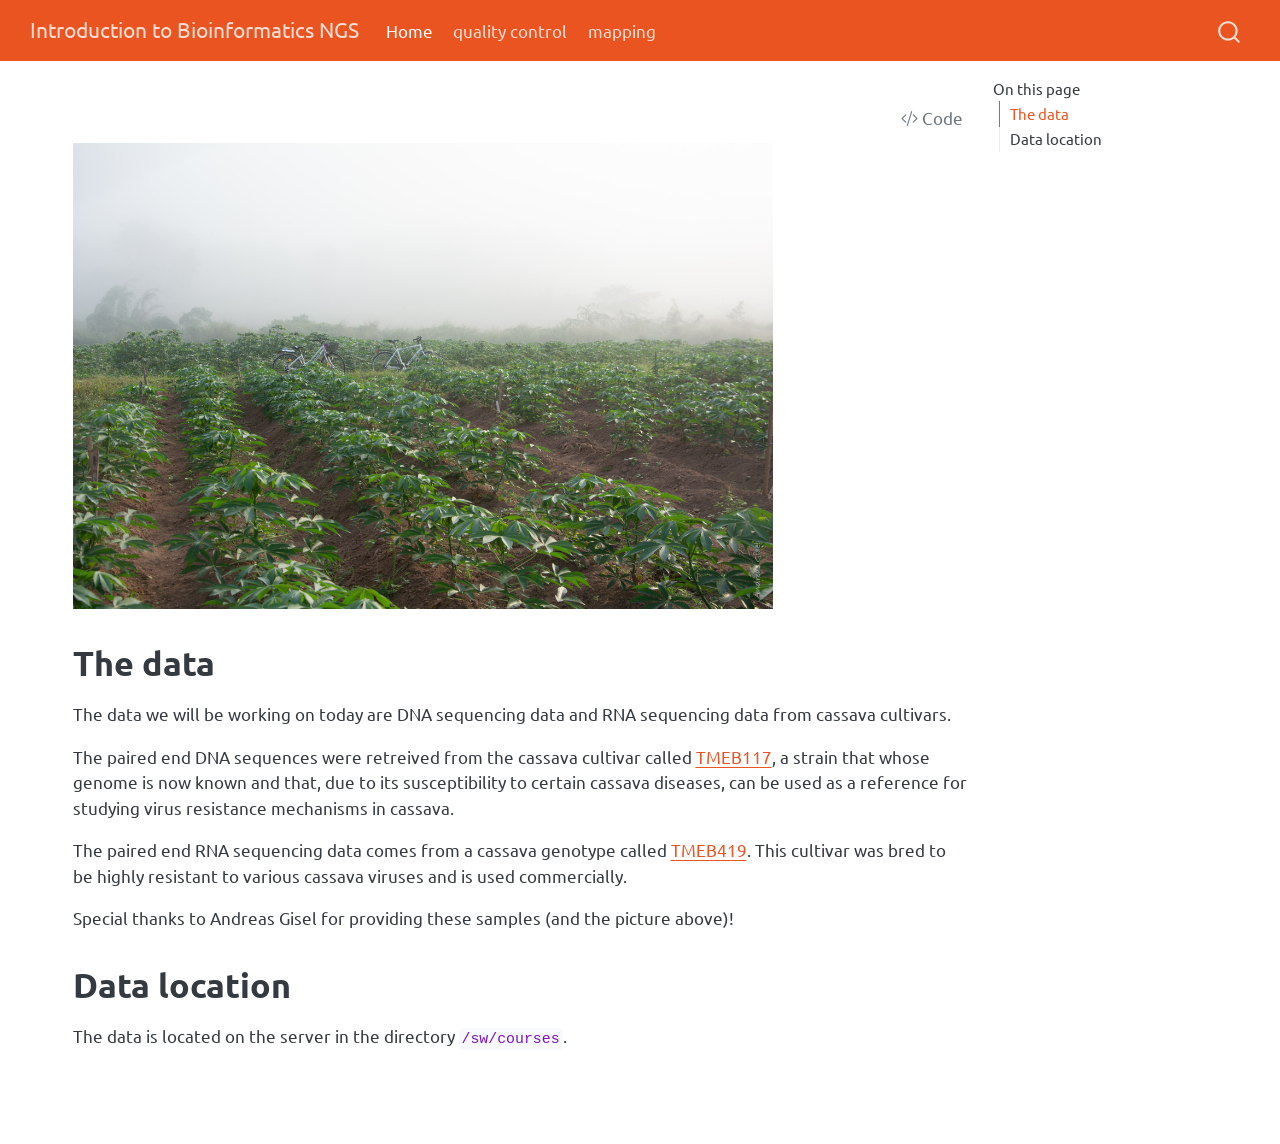
==== index.html @ 557cbd44 "Built site for gh-pages" ====
<!DOCTYPE html>
<html xmlns="http://www.w3.org/1999/xhtml" lang="en" xml:lang="en"><head>

<meta charset="utf-8">
<meta name="generator" content="quarto-1.5.57">

<meta name="viewport" content="width=device-width, initial-scale=1.0, user-scalable=yes">


<title>Introduction to Bioinformatics NGS</title>
<style>
code{white-space: pre-wrap;}
span.smallcaps{font-variant: small-caps;}
div.columns{display: flex; gap: min(4vw, 1.5em);}
div.column{flex: auto; overflow-x: auto;}
div.hanging-indent{margin-left: 1.5em; text-indent: -1.5em;}
ul.task-list{list-style: none;}
ul.task-list li input[type="checkbox"] {
width: 0.8em;
margin: 0 0.8em 0.2em -1em;  vertical-align: middle;
}

pre > code.sourceCode { white-space: pre; position: relative; }
pre > code.sourceCode > span { line-height: 1.25; }
pre > code.sourceCode > span:empty { height: 1.2em; }
.sourceCode { overflow: visible; }
code.sourceCode > span { color: inherit; text-decoration: inherit; }
div.sourceCode { margin: 1em 0; }
pre.sourceCode { margin: 0; }
@media screen {
div.sourceCode { overflow: auto; }
}
@media print {
pre > code.sourceCode { white-space: pre-wrap; }
pre > code.sourceCode > span { display: inline-block; text-indent: -5em; padding-left: 5em; }
}
pre.numberSource code
{ counter-reset: source-line 0; }
pre.numberSource code > span
{ position: relative; left: -4em; counter-increment: source-line; }
pre.numberSource code > span > a:first-child::before
{ content: counter(source-line);
position: relative; left: -1em; text-align: right; vertical-align: baseline;
border: none; display: inline-block;
-webkit-touch-callout: none; -webkit-user-select: none;
-khtml-user-select: none; -moz-user-select: none;
-ms-user-select: none; user-select: none;
padding: 0 4px; width: 4em;
}
pre.numberSource { margin-left: 3em; padding-left: 4px; }
div.sourceCode
{ }
@media screen {
pre > code.sourceCode > span > a:first-child::before { text-decoration: underline; }
}
</style>


<script>const headroomChanged = new CustomEvent("quarto-hrChanged", {
  detail: {},
  bubbles: true,
  cancelable: false,
  composed: false,
});

const announceDismiss = () => {
  const annEl = window.document.getElementById("quarto-announcement");
  if (annEl) {
    annEl.remove();

    const annId = annEl.getAttribute("data-announcement-id");
    window.localStorage.setItem(`quarto-announce-${annId}`, "true");
  }
};

const announceRegister = () => {
  const annEl = window.document.getElementById("quarto-announcement");
  if (annEl) {
    const annId = annEl.getAttribute("data-announcement-id");
    const isDismissed =
      window.localStorage.getItem(`quarto-announce-${annId}`) || false;
    if (isDismissed) {
      announceDismiss();
      return;
    } else {
      annEl.classList.remove("hidden");
    }

    const actionEl = annEl.querySelector(".quarto-announcement-action");
    if (actionEl) {
      actionEl.addEventListener("click", function (e) {
        e.preventDefault();
        // Hide the bar immediately
        announceDismiss();
      });
    }
  }
};

window.document.addEventListener("DOMContentLoaded", function () {
  let init = false;

  announceRegister();

  // Manage the back to top button, if one is present.
  let lastScrollTop = window.pageYOffset || document.documentElement.scrollTop;
  const scrollDownBuffer = 5;
  const scrollUpBuffer = 35;
  const btn = document.getElementById("quarto-back-to-top");
  const hideBackToTop = () => {
    btn.style.display = "none";
  };
  const showBackToTop = () => {
    btn.style.display = "inline-block";
  };
  if (btn) {
    window.document.addEventListener(
      "scroll",
      function () {
        const currentScrollTop =
          window.pageYOffset || document.documentElement.scrollTop;

        // Shows and hides the button 'intelligently' as the user scrolls
        if (currentScrollTop - scrollDownBuffer > lastScrollTop) {
          hideBackToTop();
          lastScrollTop = currentScrollTop <= 0 ? 0 : currentScrollTop;
        } else if (currentScrollTop < lastScrollTop - scrollUpBuffer) {
          showBackToTop();
          lastScrollTop = currentScrollTop <= 0 ? 0 : currentScrollTop;
        }

        // Show the button at the bottom, hides it at the top
        if (currentScrollTop <= 0) {
          hideBackToTop();
        } else if (
          window.innerHeight + currentScrollTop >=
          document.body.offsetHeight
        ) {
          showBackToTop();
        }
      },
      false
    );
  }

  function throttle(func, wait) {
    var timeout;
    return function () {
      const context = this;
      const args = arguments;
      const later = function () {
        clearTimeout(timeout);
        timeout = null;
        func.apply(context, args);
      };

      if (!timeout) {
        timeout = setTimeout(later, wait);
      }
    };
  }

  function headerOffset() {
    // Set an offset if there is are fixed top navbar
    const headerEl = window.document.querySelector("header.fixed-top");
    if (headerEl) {
      return headerEl.clientHeight;
    } else {
      return 0;
    }
  }

  function footerOffset() {
    const footerEl = window.document.querySelector("footer.footer");
    if (footerEl) {
      return footerEl.clientHeight;
    } else {
      return 0;
    }
  }

  function dashboardOffset() {
    const dashboardNavEl = window.document.getElementById(
      "quarto-dashboard-header"
    );
    if (dashboardNavEl !== null) {
      return dashboardNavEl.clientHeight;
    } else {
      return 0;
    }
  }

  function updateDocumentOffsetWithoutAnimation() {
    updateDocumentOffset(false);
  }

  function updateDocumentOffset(animated) {
    // set body offset
    const topOffset = headerOffset();
    const bodyOffset = topOffset + footerOffset() + dashboardOffset();
    const bodyEl = window.document.body;
    bodyEl.setAttribute("data-bs-offset", topOffset);
    bodyEl.style.paddingTop = topOffset + "px";

    // deal with sidebar offsets
    const sidebars = window.document.querySelectorAll(
      ".sidebar, .headroom-target"
    );
    sidebars.forEach((sidebar) => {
      if (!animated) {
        sidebar.classList.add("notransition");
        // Remove the no transition class after the animation has time to complete
        setTimeout(function () {
          sidebar.classList.remove("notransition");
        }, 201);
      }

      if (window.Headroom && sidebar.classList.contains("sidebar-unpinned")) {
        sidebar.style.top = "0";
        sidebar.style.maxHeight = "100vh";
      } else {
        sidebar.style.top = topOffset + "px";
        sidebar.style.maxHeight = "calc(100vh - " + topOffset + "px)";
      }
    });

    // allow space for footer
    const mainContainer = window.document.querySelector(".quarto-container");
    if (mainContainer) {
      mainContainer.style.minHeight = "calc(100vh - " + bodyOffset + "px)";
    }

    // link offset
    let linkStyle = window.document.querySelector("#quarto-target-style");
    if (!linkStyle) {
      linkStyle = window.document.createElement("style");
      linkStyle.setAttribute("id", "quarto-target-style");
      window.document.head.appendChild(linkStyle);
    }
    while (linkStyle.firstChild) {
      linkStyle.removeChild(linkStyle.firstChild);
    }
    if (topOffset > 0) {
      linkStyle.appendChild(
        window.document.createTextNode(`
      section:target::before {
        content: "";
        display: block;
        height: ${topOffset}px;
        margin: -${topOffset}px 0 0;
      }`)
      );
    }
    if (init) {
      window.dispatchEvent(headroomChanged);
    }
    init = true;
  }

  // initialize headroom
  var header = window.document.querySelector("#quarto-header");
  if (header && window.Headroom) {
    const headroom = new window.Headroom(header, {
      tolerance: 5,
      onPin: function () {
        const sidebars = window.document.querySelectorAll(
          ".sidebar, .headroom-target"
        );
        sidebars.forEach((sidebar) => {
          sidebar.classList.remove("sidebar-unpinned");
        });
        updateDocumentOffset();
      },
      onUnpin: function () {
        const sidebars = window.document.querySelectorAll(
          ".sidebar, .headroom-target"
        );
        sidebars.forEach((sidebar) => {
          sidebar.classList.add("sidebar-unpinned");
        });
        updateDocumentOffset();
      },
    });
    headroom.init();

    let frozen = false;
    window.quartoToggleHeadroom = function () {
      if (frozen) {
        headroom.unfreeze();
        frozen = false;
      } else {
        headroom.freeze();
        frozen = true;
      }
    };
  }

  window.addEventListener(
    "hashchange",
    function (e) {
      if (
        getComputedStyle(document.documentElement).scrollBehavior !== "smooth"
      ) {
        window.scrollTo(0, window.pageYOffset - headerOffset());
      }
    },
    false
  );

  // Observe size changed for the header
  const headerEl = window.document.querySelector("header.fixed-top");
  if (headerEl && window.ResizeObserver) {
    const observer = new window.ResizeObserver(() => {
      setTimeout(updateDocumentOffsetWithoutAnimation, 0);
    });
    observer.observe(headerEl, {
      attributes: true,
      childList: true,
      characterData: true,
    });
  } else {
    window.addEventListener(
      "resize",
      throttle(updateDocumentOffsetWithoutAnimation, 50)
    );
  }
  setTimeout(updateDocumentOffsetWithoutAnimation, 250);

  // fixup index.html links if we aren't on the filesystem
  if (window.location.protocol !== "file:") {
    const links = window.document.querySelectorAll("a");
    for (let i = 0; i < links.length; i++) {
      if (links[i].href) {
        links[i].dataset.originalHref = links[i].href;
        links[i].href = links[i].href.replace(/\/index\.html/, "/");
      }
    }

    // Fixup any sharing links that require urls
    // Append url to any sharing urls
    const sharingLinks = window.document.querySelectorAll(
      "a.sidebar-tools-main-item, a.quarto-navigation-tool, a.quarto-navbar-tools, a.quarto-navbar-tools-item"
    );
    for (let i = 0; i < sharingLinks.length; i++) {
      const sharingLink = sharingLinks[i];
      const href = sharingLink.getAttribute("href");
      if (href) {
        sharingLink.setAttribute(
          "href",
          href.replace("|url|", window.location.href)
        );
      }
    }

    // Scroll the active navigation item into view, if necessary
    const navSidebar = window.document.querySelector("nav#quarto-sidebar");
    if (navSidebar) {
      // Find the active item
      const activeItem = navSidebar.querySelector("li.sidebar-item a.active");
      if (activeItem) {
        // Wait for the scroll height and height to resolve by observing size changes on the
        // nav element that is scrollable
        const resizeObserver = new ResizeObserver((_entries) => {
          // The bottom of the element
          const elBottom = activeItem.offsetTop;
          const viewBottom = navSidebar.scrollTop + navSidebar.clientHeight;

          // The element height and scroll height are the same, then we are still loading
          if (viewBottom !== navSidebar.scrollHeight) {
            // Determine if the item isn't visible and scroll to it
            if (elBottom >= viewBottom) {
              navSidebar.scrollTop = elBottom;
            }

            // stop observing now since we've completed the scroll
            resizeObserver.unobserve(navSidebar);
          }
        });
        resizeObserver.observe(navSidebar);
      }
    }
  }
});
</script>
<script>/*!
 * headroom.js v0.12.0 - Give your page some headroom. Hide your header until you need it
 * Copyright (c) 2020 Nick Williams - http://wicky.nillia.ms/headroom.js
 * License: MIT
 */

!function(t,n){"object"==typeof exports&&"undefined"!=typeof module?module.exports=n():"function"==typeof define&&define.amd?define(n):(t=t||self).Headroom=n()}(this,function(){"use strict";function t(){return"undefined"!=typeof window}function d(t){return function(t){return t&&t.document&&function(t){return 9===t.nodeType}(t.document)}(t)?function(t){var n=t.document,o=n.body,s=n.documentElement;return{scrollHeight:function(){return Math.max(o.scrollHeight,s.scrollHeight,o.offsetHeight,s.offsetHeight,o.clientHeight,s.clientHeight)},height:function(){return t.innerHeight||s.clientHeight||o.clientHeight},scrollY:function(){return void 0!==t.pageYOffset?t.pageYOffset:(s||o.parentNode||o).scrollTop}}}(t):function(t){return{scrollHeight:function(){return Math.max(t.scrollHeight,t.offsetHeight,t.clientHeight)},height:function(){return Math.max(t.offsetHeight,t.clientHeight)},scrollY:function(){return t.scrollTop}}}(t)}function n(t,s,e){var n,o=function(){var n=!1;try{var t={get passive(){n=!0}};window.addEventListener("test",t,t),window.removeEventListener("test",t,t)}catch(t){n=!1}return n}(),i=!1,r=d(t),l=r.scrollY(),a={};function c(){var t=Math.round(r.scrollY()),n=r.height(),o=r.scrollHeight();a.scrollY=t,a.lastScrollY=l,a.direction=l<t?"down":"up",a.distance=Math.abs(t-l),a.isOutOfBounds=t<0||o<t+n,a.top=t<=s.offset[a.direction],a.bottom=o<=t+n,a.toleranceExceeded=a.distance>s.tolerance[a.direction],e(a),l=t,i=!1}function h(){i||(i=!0,n=requestAnimationFrame(c))}var u=!!o&&{passive:!0,capture:!1};return t.addEventListener("scroll",h,u),c(),{destroy:function(){cancelAnimationFrame(n),t.removeEventListener("scroll",h,u)}}}function o(t){return t===Object(t)?t:{down:t,up:t}}function s(t,n){n=n||{},Object.assign(this,s.options,n),this.classes=Object.assign({},s.options.classes,n.classes),this.elem=t,this.tolerance=o(this.tolerance),this.offset=o(this.offset),this.initialised=!1,this.frozen=!1}return s.prototype={constructor:s,init:function(){return s.cutsTheMustard&&!this.initialised&&(this.addClass("initial"),this.initialised=!0,setTimeout(function(t){t.scrollTracker=n(t.scroller,{offset:t.offset,tolerance:t.tolerance},t.update.bind(t))},100,this)),this},destroy:function(){this.initialised=!1,Object.keys(this.classes).forEach(this.removeClass,this),this.scrollTracker.destroy()},unpin:function(){!this.hasClass("pinned")&&this.hasClass("unpinned")||(this.addClass("unpinned"),this.removeClass("pinned"),this.onUnpin&&this.onUnpin.call(this))},pin:function(){this.hasClass("unpinned")&&(this.addClass("pinned"),this.removeClass("unpinned"),this.onPin&&this.onPin.call(this))},freeze:function(){this.frozen=!0,this.addClass("frozen")},unfreeze:function(){this.frozen=!1,this.removeClass("frozen")},top:function(){this.hasClass("top")||(this.addClass("top"),this.removeClass("notTop"),this.onTop&&this.onTop.call(this))},notTop:function(){this.hasClass("notTop")||(this.addClass("notTop"),this.removeClass("top"),this.onNotTop&&this.onNotTop.call(this))},bottom:function(){this.hasClass("bottom")||(this.addClass("bottom"),this.removeClass("notBottom"),this.onBottom&&this.onBottom.call(this))},notBottom:function(){this.hasClass("notBottom")||(this.addClass("notBottom"),this.removeClass("bottom"),this.onNotBottom&&this.onNotBottom.call(this))},shouldUnpin:function(t){return"down"===t.direction&&!t.top&&t.toleranceExceeded},shouldPin:function(t){return"up"===t.direction&&t.toleranceExceeded||t.top},addClass:function(t){this.elem.classList.add.apply(this.elem.classList,this.classes[t].split(" "))},removeClass:function(t){this.elem.classList.remove.apply(this.elem.classList,this.classes[t].split(" "))},hasClass:function(t){return this.classes[t].split(" ").every(function(t){return this.classList.contains(t)},this.elem)},update:function(t){t.isOutOfBounds||!0!==this.frozen&&(t.top?this.top():this.notTop(),t.bottom?this.bottom():this.notBottom(),this.shouldUnpin(t)?this.unpin():this.shouldPin(t)&&this.pin())}},s.options={tolerance:{up:0,down:0},offset:0,scroller:t()?window:null,classes:{frozen:"headroom--frozen",pinned:"headroom--pinned",unpinned:"headroom--unpinned",top:"headroom--top",notTop:"headroom--not-top",bottom:"headroom--bottom",notBottom:"headroom--not-bottom",initial:"headroom"}},s.cutsTheMustard=!!(t()&&function(){}.bind&&"classList"in document.documentElement&&Object.assign&&Object.keys&&requestAnimationFrame),s});
</script>
<script>/*!
 * clipboard.js v2.0.11
 * https://clipboardjs.com/
 *
 * Licensed MIT © Zeno Rocha
 */
!function(t,e){"object"==typeof exports&&"object"==typeof module?module.exports=e():"function"==typeof define&&define.amd?define([],e):"object"==typeof exports?exports.ClipboardJS=e():t.ClipboardJS=e()}(this,function(){return n={686:function(t,e,n){"use strict";n.d(e,{default:function(){return b}});var e=n(279),i=n.n(e),e=n(370),u=n.n(e),e=n(817),r=n.n(e);function c(t){try{return document.execCommand(t)}catch(t){return}}var a=function(t){t=r()(t);return c("cut"),t};function o(t,e){var n,o,t=(n=t,o="rtl"===document.documentElement.getAttribute("dir"),(t=document.createElement("textarea")).style.fontSize="12pt",t.style.border="0",t.style.padding="0",t.style.margin="0",t.style.position="absolute",t.style[o?"right":"left"]="-9999px",o=window.pageYOffset||document.documentElement.scrollTop,t.style.top="".concat(o,"px"),t.setAttribute("readonly",""),t.value=n,t);return e.container.appendChild(t),e=r()(t),c("copy"),t.remove(),e}var f=function(t){var e=1<arguments.length&&void 0!==arguments[1]?arguments[1]:{container:document.body},n="";return"string"==typeof t?n=o(t,e):t instanceof HTMLInputElement&&!["text","search","url","tel","password"].includes(null==t?void 0:t.type)?n=o(t.value,e):(n=r()(t),c("copy")),n};function l(t){return(l="function"==typeof Symbol&&"symbol"==typeof Symbol.iterator?function(t){return typeof t}:function(t){return t&&"function"==typeof Symbol&&t.constructor===Symbol&&t!==Symbol.prototype?"symbol":typeof t})(t)}var s=function(){var t=0<arguments.length&&void 0!==arguments[0]?arguments[0]:{},e=t.action,n=void 0===e?"copy":e,o=t.container,e=t.target,t=t.text;if("copy"!==n&&"cut"!==n)throw new Error('Invalid "action" value, use either "copy" or "cut"');if(void 0!==e){if(!e||"object"!==l(e)||1!==e.nodeType)throw new Error('Invalid "target" value, use a valid Element');if("copy"===n&&e.hasAttribute("disabled"))throw new Error('Invalid "target" attribute. Please use "readonly" instead of "disabled" attribute');if("cut"===n&&(e.hasAttribute("readonly")||e.hasAttribute("disabled")))throw new Error('Invalid "target" attribute. You can\'t cut text from elements with "readonly" or "disabled" attributes')}return t?f(t,{container:o}):e?"cut"===n?a(e):f(e,{container:o}):void 0};function p(t){return(p="function"==typeof Symbol&&"symbol"==typeof Symbol.iterator?function(t){return typeof t}:function(t){return t&&"function"==typeof Symbol&&t.constructor===Symbol&&t!==Symbol.prototype?"symbol":typeof t})(t)}function d(t,e){for(var n=0;n<e.length;n++){var o=e[n];o.enumerable=o.enumerable||!1,o.configurable=!0,"value"in o&&(o.writable=!0),Object.defineProperty(t,o.key,o)}}function y(t,e){return(y=Object.setPrototypeOf||function(t,e){return t.__proto__=e,t})(t,e)}function h(n){var o=function(){if("undefined"==typeof Reflect||!Reflect.construct)return!1;if(Reflect.construct.sham)return!1;if("function"==typeof Proxy)return!0;try{return Date.prototype.toString.call(Reflect.construct(Date,[],function(){})),!0}catch(t){return!1}}();return function(){var t,e=v(n);return t=o?(t=v(this).constructor,Reflect.construct(e,arguments,t)):e.apply(this,arguments),e=this,!(t=t)||"object"!==p(t)&&"function"!=typeof t?function(t){if(void 0!==t)return t;throw new ReferenceError("this hasn't been initialised - super() hasn't been called")}(e):t}}function v(t){return(v=Object.setPrototypeOf?Object.getPrototypeOf:function(t){return t.__proto__||Object.getPrototypeOf(t)})(t)}function m(t,e){t="data-clipboard-".concat(t);if(e.hasAttribute(t))return e.getAttribute(t)}var b=function(){!function(t,e){if("function"!=typeof e&&null!==e)throw new TypeError("Super expression must either be null or a function");t.prototype=Object.create(e&&e.prototype,{constructor:{value:t,writable:!0,configurable:!0}}),e&&y(t,e)}(r,i());var t,e,n,o=h(r);function r(t,e){var n;return function(t){if(!(t instanceof r))throw new TypeError("Cannot call a class as a function")}(this),(n=o.call(this)).resolveOptions(e),n.listenClick(t),n}return t=r,n=[{key:"copy",value:function(t){var e=1<arguments.length&&void 0!==arguments[1]?arguments[1]:{container:document.body};return f(t,e)}},{key:"cut",value:function(t){return a(t)}},{key:"isSupported",value:function(){var t=0<arguments.length&&void 0!==arguments[0]?arguments[0]:["copy","cut"],t="string"==typeof t?[t]:t,e=!!document.queryCommandSupported;return t.forEach(function(t){e=e&&!!document.queryCommandSupported(t)}),e}}],(e=[{key:"resolveOptions",value:function(){var t=0<arguments.length&&void 0!==arguments[0]?arguments[0]:{};this.action="function"==typeof t.action?t.action:this.defaultAction,this.target="function"==typeof t.target?t.target:this.defaultTarget,this.text="function"==typeof t.text?t.text:this.defaultText,this.container="object"===p(t.container)?t.container:document.body}},{key:"listenClick",value:function(t){var e=this;this.listener=u()(t,"click",function(t){return e.onClick(t)})}},{key:"onClick",value:function(t){var e=t.delegateTarget||t.currentTarget,n=this.action(e)||"copy",t=s({action:n,container:this.container,target:this.target(e),text:this.text(e)});this.emit(t?"success":"error",{action:n,text:t,trigger:e,clearSelection:function(){e&&e.focus(),window.getSelection().removeAllRanges()}})}},{key:"defaultAction",value:function(t){return m("action",t)}},{key:"defaultTarget",value:function(t){t=m("target",t);if(t)return document.querySelector(t)}},{key:"defaultText",value:function(t){return m("text",t)}},{key:"destroy",value:function(){this.listener.destroy()}}])&&d(t.prototype,e),n&&d(t,n),r}()},828:function(t){var e;"undefined"==typeof Element||Element.prototype.matches||((e=Element.prototype).matches=e.matchesSelector||e.mozMatchesSelector||e.msMatchesSelector||e.oMatchesSelector||e.webkitMatchesSelector),t.exports=function(t,e){for(;t&&9!==t.nodeType;){if("function"==typeof t.matches&&t.matches(e))return t;t=t.parentNode}}},438:function(t,e,n){var u=n(828);function i(t,e,n,o,r){var i=function(e,n,t,o){return function(t){t.delegateTarget=u(t.target,n),t.delegateTarget&&o.call(e,t)}}.apply(this,arguments);return t.addEventListener(n,i,r),{destroy:function(){t.removeEventListener(n,i,r)}}}t.exports=function(t,e,n,o,r){return"function"==typeof t.addEventListener?i.apply(null,arguments):"function"==typeof n?i.bind(null,document).apply(null,arguments):("string"==typeof t&&(t=document.querySelectorAll(t)),Array.prototype.map.call(t,function(t){return i(t,e,n,o,r)}))}},879:function(t,n){n.node=function(t){return void 0!==t&&t instanceof HTMLElement&&1===t.nodeType},n.nodeList=function(t){var e=Object.prototype.toString.call(t);return void 0!==t&&("[object NodeList]"===e||"[object HTMLCollection]"===e)&&"length"in t&&(0===t.length||n.node(t[0]))},n.string=function(t){return"string"==typeof t||t instanceof String},n.fn=function(t){return"[object Function]"===Object.prototype.toString.call(t)}},370:function(t,e,n){var f=n(879),l=n(438);t.exports=function(t,e,n){if(!t&&!e&&!n)throw new Error("Missing required arguments");if(!f.string(e))throw new TypeError("Second argument must be a String");if(!f.fn(n))throw new TypeError("Third argument must be a Function");if(f.node(t))return c=e,a=n,(u=t).addEventListener(c,a),{destroy:function(){u.removeEventListener(c,a)}};if(f.nodeList(t))return o=t,r=e,i=n,Array.prototype.forEach.call(o,function(t){t.addEventListener(r,i)}),{destroy:function(){Array.prototype.forEach.call(o,function(t){t.removeEventListener(r,i)})}};if(f.string(t))return t=t,e=e,n=n,l(document.body,t,e,n);throw new TypeError("First argument must be a String, HTMLElement, HTMLCollection, or NodeList");var o,r,i,u,c,a}},817:function(t){t.exports=function(t){var e,n="SELECT"===t.nodeName?(t.focus(),t.value):"INPUT"===t.nodeName||"TEXTAREA"===t.nodeName?((e=t.hasAttribute("readonly"))||t.setAttribute("readonly",""),t.select(),t.setSelectionRange(0,t.value.length),e||t.removeAttribute("readonly"),t.value):(t.hasAttribute("contenteditable")&&t.focus(),n=window.getSelection(),(e=document.createRange()).selectNodeContents(t),n.removeAllRanges(),n.addRange(e),n.toString());return n}},279:function(t){function e(){}e.prototype={on:function(t,e,n){var o=this.e||(this.e={});return(o[t]||(o[t]=[])).push({fn:e,ctx:n}),this},once:function(t,e,n){var o=this;function r(){o.off(t,r),e.apply(n,arguments)}return r._=e,this.on(t,r,n)},emit:function(t){for(var e=[].slice.call(arguments,1),n=((this.e||(this.e={}))[t]||[]).slice(),o=0,r=n.length;o<r;o++)n[o].fn.apply(n[o].ctx,e);return this},off:function(t,e){var n=this.e||(this.e={}),o=n[t],r=[];if(o&&e)for(var i=0,u=o.length;i<u;i++)o[i].fn!==e&&o[i].fn._!==e&&r.push(o[i]);return r.length?n[t]=r:delete n[t],this}},t.exports=e,t.exports.TinyEmitter=e}},r={},o.n=function(t){var e=t&&t.__esModule?function(){return t.default}:function(){return t};return o.d(e,{a:e}),e},o.d=function(t,e){for(var n in e)o.o(e,n)&&!o.o(t,n)&&Object.defineProperty(t,n,{enumerable:!0,get:e[n]})},o.o=function(t,e){return Object.prototype.hasOwnProperty.call(t,e)},o(686).default;function o(t){if(r[t])return r[t].exports;var e=r[t]={exports:{}};return n[t](e,e.exports,o),e.exports}var n,r});</script>
<script>/*! @algolia/autocomplete-js 1.11.1 | MIT License | © Algolia, Inc. and contributors | https://github.com/algolia/autocomplete */
!function(e,t){"object"==typeof exports&&"undefined"!=typeof module?t(exports):"function"==typeof define&&define.amd?define(["exports"],t):t((e="undefined"!=typeof globalThis?globalThis:e||self)["@algolia/autocomplete-js"]={})}(this,(function(e){"use strict";function t(e,t){var n=Object.keys(e);if(Object.getOwnPropertySymbols){var r=Object.getOwnPropertySymbols(e);t&&(r=r.filter((function(t){return Object.getOwnPropertyDescriptor(e,t).enumerable}))),n.push.apply(n,r)}return n}function n(e){for(var n=1;n<arguments.length;n++){var r=null!=arguments[n]?arguments[n]:{};n%2?t(Object(r),!0).forEach((function(t){o(e,t,r[t])})):Object.getOwnPropertyDescriptors?Object.defineProperties(e,Object.getOwnPropertyDescriptors(r)):t(Object(r)).forEach((function(t){Object.defineProperty(e,t,Object.getOwnPropertyDescriptor(r,t))}))}return e}function r(e){return r="function"==typeof Symbol&&"symbol"==typeof Symbol.iterator?function(e){return typeof e}:function(e){return e&&"function"==typeof Symbol&&e.constructor===Symbol&&e!==Symbol.prototype?"symbol":typeof e},r(e)}function o(e,t,n){return(t=function(e){var t=function(e,t){if("object"!=typeof e||null===e)return e;var n=e[Symbol.toPrimitive];if(void 0!==n){var r=n.call(e,t||"default");if("object"!=typeof r)return r;throw new TypeError("@@toPrimitive must return a primitive value.")}return("string"===t?String:Number)(e)}(e,"string");return"symbol"==typeof t?t:String(t)}(t))in e?Object.defineProperty(e,t,{value:n,enumerable:!0,configurable:!0,writable:!0}):e[t]=n,e}function i(){return i=Object.assign?Object.assign.bind():function(e){for(var t=1;t<arguments.length;t++){var n=arguments[t];for(var r in n)Object.prototype.hasOwnProperty.call(n,r)&&(e[r]=n[r])}return e},i.apply(this,arguments)}function u(e,t){if(null==e)return{};var n,r,o=function(e,t){if(null==e)return{};var n,r,o={},i=Object.keys(e);for(r=0;r<i.length;r++)n=i[r],t.indexOf(n)>=0||(o[n]=e[n]);return o}(e,t);if(Object.getOwnPropertySymbols){var i=Object.getOwnPropertySymbols(e);for(r=0;r<i.length;r++)n=i[r],t.indexOf(n)>=0||Object.prototype.propertyIsEnumerable.call(e,n)&&(o[n]=e[n])}return o}function a(e,t){return function(e){if(Array.isArray(e))return e}(e)||function(e,t){var n=null==e?null:"undefined"!=typeof Symbol&&e[Symbol.iterator]||e["@@iterator"];if(null!=n){var r,o,i,u,a=[],l=!0,c=!1;try{if(i=(n=n.call(e)).next,0===t){if(Object(n)!==n)return;l=!1}else for(;!(l=(r=i.call(n)).done)&&(a.push(r.value),a.length!==t);l=!0);}catch(e){c=!0,o=e}finally{try{if(!l&&null!=n.return&&(u=n.return(),Object(u)!==u))return}finally{if(c)throw o}}return a}}(e,t)||c(e,t)||function(){throw new TypeError("Invalid attempt to destructure non-iterable instance.\nIn order to be iterable, non-array objects must have a [Symbol.iterator]() method.")}()}function l(e){return function(e){if(Array.isArray(e))return s(e)}(e)||function(e){if("undefined"!=typeof Symbol&&null!=e[Symbol.iterator]||null!=e["@@iterator"])return Array.from(e)}(e)||c(e)||function(){throw new TypeError("Invalid attempt to spread non-iterable instance.\nIn order to be iterable, non-array objects must have a [Symbol.iterator]() method.")}()}function c(e,t){if(e){if("string"==typeof e)return s(e,t);var n=Object.prototype.toString.call(e).slice(8,-1);return"Object"===n&&e.constructor&&(n=e.constructor.name),"Map"===n||"Set"===n?Array.from(e):"Arguments"===n||/^(?:Ui|I)nt(?:8|16|32)(?:Clamped)?Array$/.test(n)?s(e,t):void 0}}function s(e,t){(null==t||t>e.length)&&(t=e.length);for(var n=0,r=new Array(t);n<t;n++)r[n]=e[n];return r}function f(e){return{current:e}}function p(e,t){var n=void 0;return function(){for(var r=arguments.length,o=new Array(r),i=0;i<r;i++)o[i]=arguments[i];n&&clearTimeout(n),n=setTimeout((function(){return e.apply(void 0,o)}),t)}}function m(e){return e.reduce((function(e,t){return e.concat(t)}),[])}var v=0;function d(){return"autocomplete-".concat(v++)}function y(e,t){return t.reduce((function(e,t){return e&&e[t]}),e)}function b(e){return 0===e.collections.length?0:e.collections.reduce((function(e,t){return e+t.items.length}),0)}function g(e){return e!==Object(e)}function h(e,t){if(e===t)return!0;if(g(e)||g(t)||"function"==typeof e||"function"==typeof t)return e===t;if(Object.keys(e).length!==Object.keys(t).length)return!1;for(var n=0,r=Object.keys(e);n<r.length;n++){var o=r[n];if(!(o in t))return!1;if(!h(e[o],t[o]))return!1}return!0}var O=function(){};var _="1.11.1",S=[{segment:"autocomplete-core",version:_}];function j(e){var t=e.item,n=e.items,r=void 0===n?[]:n;return{index:t.__autocomplete_indexName,items:[t],positions:[1+r.findIndex((function(e){return e.objectID===t.objectID}))],queryID:t.__autocomplete_queryID,algoliaSource:["autocomplete"]}}function P(e,t){return function(e){if(Array.isArray(e))return e}(e)||function(e,t){var n=null==e?null:"undefined"!=typeof Symbol&&e[Symbol.iterator]||e["@@iterator"];if(null!=n){var r,o,i,u,a=[],l=!0,c=!1;try{if(i=(n=n.call(e)).next,0===t){if(Object(n)!==n)return;l=!1}else for(;!(l=(r=i.call(n)).done)&&(a.push(r.value),a.length!==t);l=!0);}catch(e){c=!0,o=e}finally{try{if(!l&&null!=n.return&&(u=n.return(),Object(u)!==u))return}finally{if(c)throw o}}return a}}(e,t)||function(e,t){if(!e)return;if("string"==typeof e)return w(e,t);var n=Object.prototype.toString.call(e).slice(8,-1);"Object"===n&&e.constructor&&(n=e.constructor.name);if("Map"===n||"Set"===n)return Array.from(e);if("Arguments"===n||/^(?:Ui|I)nt(?:8|16|32)(?:Clamped)?Array$/.test(n))return w(e,t)}(e,t)||function(){throw new TypeError("Invalid attempt to destructure non-iterable instance.\nIn order to be iterable, non-array objects must have a [Symbol.iterator]() method.")}()}function w(e,t){(null==t||t>e.length)&&(t=e.length);for(var n=0,r=new Array(t);n<t;n++)r[n]=e[n];return r}var I=["items"],A=["items"];function E(e){return E="function"==typeof Symbol&&"symbol"==typeof Symbol.iterator?function(e){return typeof e}:function(e){return e&&"function"==typeof Symbol&&e.constructor===Symbol&&e!==Symbol.prototype?"symbol":typeof e},E(e)}function D(e){return function(e){if(Array.isArray(e))return C(e)}(e)||function(e){if("undefined"!=typeof Symbol&&null!=e[Symbol.iterator]||null!=e["@@iterator"])return Array.from(e)}(e)||function(e,t){if(!e)return;if("string"==typeof e)return C(e,t);var n=Object.prototype.toString.call(e).slice(8,-1);"Object"===n&&e.constructor&&(n=e.constructor.name);if("Map"===n||"Set"===n)return Array.from(e);if("Arguments"===n||/^(?:Ui|I)nt(?:8|16|32)(?:Clamped)?Array$/.test(n))return C(e,t)}(e)||function(){throw new TypeError("Invalid attempt to spread non-iterable instance.\nIn order to be iterable, non-array objects must have a [Symbol.iterator]() method.")}()}function C(e,t){(null==t||t>e.length)&&(t=e.length);for(var n=0,r=new Array(t);n<t;n++)r[n]=e[n];return r}function k(e,t){if(null==e)return{};var n,r,o=function(e,t){if(null==e)return{};var n,r,o={},i=Object.keys(e);for(r=0;r<i.length;r++)n=i[r],t.indexOf(n)>=0||(o[n]=e[n]);return o}(e,t);if(Object.getOwnPropertySymbols){var i=Object.getOwnPropertySymbols(e);for(r=0;r<i.length;r++)n=i[r],t.indexOf(n)>=0||Object.prototype.propertyIsEnumerable.call(e,n)&&(o[n]=e[n])}return o}function x(e,t){var n=Object.keys(e);if(Object.getOwnPropertySymbols){var r=Object.getOwnPropertySymbols(e);t&&(r=r.filter((function(t){return Object.getOwnPropertyDescriptor(e,t).enumerable}))),n.push.apply(n,r)}return n}function N(e){for(var t=1;t<arguments.length;t++){var n=null!=arguments[t]?arguments[t]:{};t%2?x(Object(n),!0).forEach((function(t){T(e,t,n[t])})):Object.getOwnPropertyDescriptors?Object.defineProperties(e,Object.getOwnPropertyDescriptors(n)):x(Object(n)).forEach((function(t){Object.defineProperty(e,t,Object.getOwnPropertyDescriptor(n,t))}))}return e}function T(e,t,n){return(t=function(e){var t=function(e,t){if("object"!==E(e)||null===e)return e;var n=e[Symbol.toPrimitive];if(void 0!==n){var r=n.call(e,t||"default");if("object"!==E(r))return r;throw new TypeError("@@toPrimitive must return a primitive value.")}return("string"===t?String:Number)(e)}(e,"string");return"symbol"===E(t)?t:String(t)}(t))in e?Object.defineProperty(e,t,{value:n,enumerable:!0,configurable:!0,writable:!0}):e[t]=n,e}function q(e){for(var t=arguments.length>1&&void 0!==arguments[1]?arguments[1]:20,n=[],r=0;r<e.objectIDs.length;r+=t)n.push(N(N({},e),{},{objectIDs:e.objectIDs.slice(r,r+t)}));return n}function B(e){return e.map((function(e){var t=e.items,n=k(e,I);return N(N({},n),{},{objectIDs:(null==t?void 0:t.map((function(e){return e.objectID})))||n.objectIDs})}))}function R(e){var t,n,r,o=(t=P((e.version||"").split(".").map(Number),2),n=t[0],r=t[1],n>=3||2===n&&r>=4||1===n&&r>=10);function i(t,n,r){if(o&&void 0!==r){var i=r[0].__autocomplete_algoliaCredentials,u={"X-Algolia-Application-Id":i.appId,"X-Algolia-API-Key":i.apiKey};e.apply(void 0,[t].concat(D(n),[{headers:u}]))}else e.apply(void 0,[t].concat(D(n)))}return{init:function(t,n){e("init",{appId:t,apiKey:n})},setUserToken:function(t){e("setUserToken",t)},clickedObjectIDsAfterSearch:function(){for(var e=arguments.length,t=new Array(e),n=0;n<e;n++)t[n]=arguments[n];t.length>0&&i("clickedObjectIDsAfterSearch",B(t),t[0].items)},clickedObjectIDs:function(){for(var e=arguments.length,t=new Array(e),n=0;n<e;n++)t[n]=arguments[n];t.length>0&&i("clickedObjectIDs",B(t),t[0].items)},clickedFilters:function(){for(var t=arguments.length,n=new Array(t),r=0;r<t;r++)n[r]=arguments[r];n.length>0&&e.apply(void 0,["clickedFilters"].concat(n))},convertedObjectIDsAfterSearch:function(){for(var e=arguments.length,t=new Array(e),n=0;n<e;n++)t[n]=arguments[n];t.length>0&&i("convertedObjectIDsAfterSearch",B(t),t[0].items)},convertedObjectIDs:function(){for(var e=arguments.length,t=new Array(e),n=0;n<e;n++)t[n]=arguments[n];t.length>0&&i("convertedObjectIDs",B(t),t[0].items)},convertedFilters:function(){for(var t=arguments.length,n=new Array(t),r=0;r<t;r++)n[r]=arguments[r];n.length>0&&e.apply(void 0,["convertedFilters"].concat(n))},viewedObjectIDs:function(){for(var e=arguments.length,t=new Array(e),n=0;n<e;n++)t[n]=arguments[n];t.length>0&&t.reduce((function(e,t){var n=t.items,r=k(t,A);return[].concat(D(e),D(q(N(N({},r),{},{objectIDs:(null==n?void 0:n.map((function(e){return e.objectID})))||r.objectIDs})).map((function(e){return{items:n,payload:e}}))))}),[]).forEach((function(e){var t=e.items;return i("viewedObjectIDs",[e.payload],t)}))},viewedFilters:function(){for(var t=arguments.length,n=new Array(t),r=0;r<t;r++)n[r]=arguments[r];n.length>0&&e.apply(void 0,["viewedFilters"].concat(n))}}}function F(e){var t=e.items.reduce((function(e,t){var n;return e[t.__autocomplete_indexName]=(null!==(n=e[t.__autocomplete_indexName])&&void 0!==n?n:[]).concat(t),e}),{});return Object.keys(t).map((function(e){return{index:e,items:t[e],algoliaSource:["autocomplete"]}}))}function L(e){return e.objectID&&e.__autocomplete_indexName&&e.__autocomplete_queryID}function U(e){return U="function"==typeof Symbol&&"symbol"==typeof Symbol.iterator?function(e){return typeof e}:function(e){return e&&"function"==typeof Symbol&&e.constructor===Symbol&&e!==Symbol.prototype?"symbol":typeof e},U(e)}function M(e){return function(e){if(Array.isArray(e))return H(e)}(e)||function(e){if("undefined"!=typeof Symbol&&null!=e[Symbol.iterator]||null!=e["@@iterator"])return Array.from(e)}(e)||function(e,t){if(!e)return;if("string"==typeof e)return H(e,t);var n=Object.prototype.toString.call(e).slice(8,-1);"Object"===n&&e.constructor&&(n=e.constructor.name);if("Map"===n||"Set"===n)return Array.from(e);if("Arguments"===n||/^(?:Ui|I)nt(?:8|16|32)(?:Clamped)?Array$/.test(n))return H(e,t)}(e)||function(){throw new TypeError("Invalid attempt to spread non-iterable instance.\nIn order to be iterable, non-array objects must have a [Symbol.iterator]() method.")}()}function H(e,t){(null==t||t>e.length)&&(t=e.length);for(var n=0,r=new Array(t);n<t;n++)r[n]=e[n];return r}function V(e,t){var n=Object.keys(e);if(Object.getOwnPropertySymbols){var r=Object.getOwnPropertySymbols(e);t&&(r=r.filter((function(t){return Object.getOwnPropertyDescriptor(e,t).enumerable}))),n.push.apply(n,r)}return n}function W(e){for(var t=1;t<arguments.length;t++){var n=null!=arguments[t]?arguments[t]:{};t%2?V(Object(n),!0).forEach((function(t){K(e,t,n[t])})):Object.getOwnPropertyDescriptors?Object.defineProperties(e,Object.getOwnPropertyDescriptors(n)):V(Object(n)).forEach((function(t){Object.defineProperty(e,t,Object.getOwnPropertyDescriptor(n,t))}))}return e}function K(e,t,n){return(t=function(e){var t=function(e,t){if("object"!==U(e)||null===e)return e;var n=e[Symbol.toPrimitive];if(void 0!==n){var r=n.call(e,t||"default");if("object"!==U(r))return r;throw new TypeError("@@toPrimitive must return a primitive value.")}return("string"===t?String:Number)(e)}(e,"string");return"symbol"===U(t)?t:String(t)}(t))in e?Object.defineProperty(e,t,{value:n,enumerable:!0,configurable:!0,writable:!0}):e[t]=n,e}var Q="2.6.0",$="https://cdn.jsdelivr.net/npm/search-insights@".concat(Q,"/dist/search-insights.min.js"),z=p((function(e){var t=e.onItemsChange,n=e.items,r=e.insights,o=e.state;t({insights:r,insightsEvents:F({items:n}).map((function(e){return W({eventName:"Items Viewed"},e)})),state:o})}),400);function G(e){var t=function(e){return W({onItemsChange:function(e){var t=e.insights,n=e.insightsEvents;t.viewedObjectIDs.apply(t,M(n.map((function(e){return W(W({},e),{},{algoliaSource:[].concat(M(e.algoliaSource||[]),["autocomplete-internal"])})}))))},onSelect:function(e){var t=e.insights,n=e.insightsEvents;t.clickedObjectIDsAfterSearch.apply(t,M(n.map((function(e){return W(W({},e),{},{algoliaSource:[].concat(M(e.algoliaSource||[]),["autocomplete-internal"])})}))))},onActive:O},e)}(e),n=t.insightsClient,r=t.onItemsChange,o=t.onSelect,i=t.onActive,u=n;n||function(e){if("undefined"!=typeof window)e({window:window})}((function(e){var t=e.window,n=t.AlgoliaAnalyticsObject||"aa";"string"==typeof n&&(u=t[n]),u||(t.AlgoliaAnalyticsObject=n,t[n]||(t[n]=function(){t[n].queue||(t[n].queue=[]);for(var e=arguments.length,r=new Array(e),o=0;o<e;o++)r[o]=arguments[o];t[n].queue.push(r)}),t[n].version=Q,u=t[n],function(e){var t="[Autocomplete]: Could not load search-insights.js. Please load it manually following https://alg.li/insights-autocomplete";try{var n=e.document.createElement("script");n.async=!0,n.src=$,n.onerror=function(){console.error(t)},document.body.appendChild(n)}catch(e){console.error(t)}}(t))}));var a=R(u),l=f([]),c=p((function(e){var t=e.state;if(t.isOpen){var n=t.collections.reduce((function(e,t){return[].concat(M(e),M(t.items))}),[]).filter(L);h(l.current.map((function(e){return e.objectID})),n.map((function(e){return e.objectID})))||(l.current=n,n.length>0&&z({onItemsChange:r,items:n,insights:a,state:t}))}}),0);return{name:"aa.algoliaInsightsPlugin",subscribe:function(e){var t=e.setContext,n=e.onSelect,r=e.onActive;function l(e){t({algoliaInsightsPlugin:{__algoliaSearchParameters:W({clickAnalytics:!0},e?{userToken:e}:{}),insights:a}})}u("addAlgoliaAgent","insights-plugin"),l(),u("onUserTokenChange",l),u("getUserToken",null,(function(e,t){l(t)})),n((function(e){var t=e.item,n=e.state,r=e.event,i=e.source;L(t)&&o({state:n,event:r,insights:a,item:t,insightsEvents:[W({eventName:"Item Selected"},j({item:t,items:i.getItems().filter(L)}))]})})),r((function(e){var t=e.item,n=e.source,r=e.state,o=e.event;L(t)&&i({state:r,event:o,insights:a,item:t,insightsEvents:[W({eventName:"Item Active"},j({item:t,items:n.getItems().filter(L)}))]})}))},onStateChange:function(e){var t=e.state;c({state:t})},__autocomplete_pluginOptions:e}}function J(e,t){var n=t;return{then:function(t,r){return J(e.then(Y(t,n,e),Y(r,n,e)),n)},catch:function(t){return J(e.catch(Y(t,n,e)),n)},finally:function(t){return t&&n.onCancelList.push(t),J(e.finally(Y(t&&function(){return n.onCancelList=[],t()},n,e)),n)},cancel:function(){n.isCanceled=!0;var e=n.onCancelList;n.onCancelList=[],e.forEach((function(e){e()}))},isCanceled:function(){return!0===n.isCanceled}}}function X(e){return J(e,{isCanceled:!1,onCancelList:[]})}function Y(e,t,n){return e?function(n){return t.isCanceled?n:e(n)}:n}function Z(e,t,n,r){if(!n)return null;if(e<0&&(null===t||null!==r&&0===t))return n+e;var o=(null===t?-1:t)+e;return o<=-1||o>=n?null===r?null:0:o}function ee(e,t){var n=Object.keys(e);if(Object.getOwnPropertySymbols){var r=Object.getOwnPropertySymbols(e);t&&(r=r.filter((function(t){return Object.getOwnPropertyDescriptor(e,t).enumerable}))),n.push.apply(n,r)}return n}function te(e){for(var t=1;t<arguments.length;t++){var n=null!=arguments[t]?arguments[t]:{};t%2?ee(Object(n),!0).forEach((function(t){ne(e,t,n[t])})):Object.getOwnPropertyDescriptors?Object.defineProperties(e,Object.getOwnPropertyDescriptors(n)):ee(Object(n)).forEach((function(t){Object.defineProperty(e,t,Object.getOwnPropertyDescriptor(n,t))}))}return e}function ne(e,t,n){return(t=function(e){var t=function(e,t){if("object"!==re(e)||null===e)return e;var n=e[Symbol.toPrimitive];if(void 0!==n){var r=n.call(e,t||"default");if("object"!==re(r))return r;throw new TypeError("@@toPrimitive must return a primitive value.")}return("string"===t?String:Number)(e)}(e,"string");return"symbol"===re(t)?t:String(t)}(t))in e?Object.defineProperty(e,t,{value:n,enumerable:!0,configurable:!0,writable:!0}):e[t]=n,e}function re(e){return re="function"==typeof Symbol&&"symbol"==typeof Symbol.iterator?function(e){return typeof e}:function(e){return e&&"function"==typeof Symbol&&e.constructor===Symbol&&e!==Symbol.prototype?"symbol":typeof e},re(e)}function oe(e){var t=function(e){var t=e.collections.map((function(e){return e.items.length})).reduce((function(e,t,n){var r=(e[n-1]||0)+t;return e.push(r),e}),[]).reduce((function(t,n){return n<=e.activeItemId?t+1:t}),0);return e.collections[t]}(e);if(!t)return null;var n=t.items[function(e){for(var t=e.state,n=e.collection,r=!1,o=0,i=0;!1===r;){var u=t.collections[o];if(u===n){r=!0;break}i+=u.items.length,o++}return t.activeItemId-i}({state:e,collection:t})],r=t.source;return{item:n,itemInputValue:r.getItemInputValue({item:n,state:e}),itemUrl:r.getItemUrl({item:n,state:e}),source:r}}function ie(e,t,n){return[e,null==n?void 0:n.sourceId,t].filter(Boolean).join("-").replace(/\s/g,"")}var ue=/((gt|sm)-|galaxy nexus)|samsung[- ]|samsungbrowser/i;function ae(e){return ae="function"==typeof Symbol&&"symbol"==typeof Symbol.iterator?function(e){return typeof e}:function(e){return e&&"function"==typeof Symbol&&e.constructor===Symbol&&e!==Symbol.prototype?"symbol":typeof e},ae(e)}function le(e,t){var n=Object.keys(e);if(Object.getOwnPropertySymbols){var r=Object.getOwnPropertySymbols(e);t&&(r=r.filter((function(t){return Object.getOwnPropertyDescriptor(e,t).enumerable}))),n.push.apply(n,r)}return n}function ce(e,t,n){return(t=function(e){var t=function(e,t){if("object"!==ae(e)||null===e)return e;var n=e[Symbol.toPrimitive];if(void 0!==n){var r=n.call(e,t||"default");if("object"!==ae(r))return r;throw new TypeError("@@toPrimitive must return a primitive value.")}return("string"===t?String:Number)(e)}(e,"string");return"symbol"===ae(t)?t:String(t)}(t))in e?Object.defineProperty(e,t,{value:n,enumerable:!0,configurable:!0,writable:!0}):e[t]=n,e}function se(e,t,n){var r,o=t.initialState;return{getState:function(){return o},dispatch:function(r,i){var u=function(e){for(var t=1;t<arguments.length;t++){var n=null!=arguments[t]?arguments[t]:{};t%2?le(Object(n),!0).forEach((function(t){ce(e,t,n[t])})):Object.getOwnPropertyDescriptors?Object.defineProperties(e,Object.getOwnPropertyDescriptors(n)):le(Object(n)).forEach((function(t){Object.defineProperty(e,t,Object.getOwnPropertyDescriptor(n,t))}))}return e}({},o);o=e(o,{type:r,props:t,payload:i}),n({state:o,prevState:u})},pendingRequests:(r=[],{add:function(e){return r.push(e),e.finally((function(){r=r.filter((function(t){return t!==e}))}))},cancelAll:function(){r.forEach((function(e){return e.cancel()}))},isEmpty:function(){return 0===r.length}})}}function fe(e){return fe="function"==typeof Symbol&&"symbol"==typeof Symbol.iterator?function(e){return typeof e}:function(e){return e&&"function"==typeof Symbol&&e.constructor===Symbol&&e!==Symbol.prototype?"symbol":typeof e},fe(e)}function pe(e,t){var n=Object.keys(e);if(Object.getOwnPropertySymbols){var r=Object.getOwnPropertySymbols(e);t&&(r=r.filter((function(t){return Object.getOwnPropertyDescriptor(e,t).enumerable}))),n.push.apply(n,r)}return n}function me(e){for(var t=1;t<arguments.length;t++){var n=null!=arguments[t]?arguments[t]:{};t%2?pe(Object(n),!0).forEach((function(t){ve(e,t,n[t])})):Object.getOwnPropertyDescriptors?Object.defineProperties(e,Object.getOwnPropertyDescriptors(n)):pe(Object(n)).forEach((function(t){Object.defineProperty(e,t,Object.getOwnPropertyDescriptor(n,t))}))}return e}function ve(e,t,n){return(t=function(e){var t=function(e,t){if("object"!==fe(e)||null===e)return e;var n=e[Symbol.toPrimitive];if(void 0!==n){var r=n.call(e,t||"default");if("object"!==fe(r))return r;throw new TypeError("@@toPrimitive must return a primitive value.")}return("string"===t?String:Number)(e)}(e,"string");return"symbol"===fe(t)?t:String(t)}(t))in e?Object.defineProperty(e,t,{value:n,enumerable:!0,configurable:!0,writable:!0}):e[t]=n,e}function de(e){return de="function"==typeof Symbol&&"symbol"==typeof Symbol.iterator?function(e){return typeof e}:function(e){return e&&"function"==typeof Symbol&&e.constructor===Symbol&&e!==Symbol.prototype?"symbol":typeof e},de(e)}function ye(e){return function(e){if(Array.isArray(e))return be(e)}(e)||function(e){if("undefined"!=typeof Symbol&&null!=e[Symbol.iterator]||null!=e["@@iterator"])return Array.from(e)}(e)||function(e,t){if(!e)return;if("string"==typeof e)return be(e,t);var n=Object.prototype.toString.call(e).slice(8,-1);"Object"===n&&e.constructor&&(n=e.constructor.name);if("Map"===n||"Set"===n)return Array.from(e);if("Arguments"===n||/^(?:Ui|I)nt(?:8|16|32)(?:Clamped)?Array$/.test(n))return be(e,t)}(e)||function(){throw new TypeError("Invalid attempt to spread non-iterable instance.\nIn order to be iterable, non-array objects must have a [Symbol.iterator]() method.")}()}function be(e,t){(null==t||t>e.length)&&(t=e.length);for(var n=0,r=new Array(t);n<t;n++)r[n]=e[n];return r}function ge(e,t){var n=Object.keys(e);if(Object.getOwnPropertySymbols){var r=Object.getOwnPropertySymbols(e);t&&(r=r.filter((function(t){return Object.getOwnPropertyDescriptor(e,t).enumerable}))),n.push.apply(n,r)}return n}function he(e){for(var t=1;t<arguments.length;t++){var n=null!=arguments[t]?arguments[t]:{};t%2?ge(Object(n),!0).forEach((function(t){Oe(e,t,n[t])})):Object.getOwnPropertyDescriptors?Object.defineProperties(e,Object.getOwnPropertyDescriptors(n)):ge(Object(n)).forEach((function(t){Object.defineProperty(e,t,Object.getOwnPropertyDescriptor(n,t))}))}return e}function Oe(e,t,n){return(t=function(e){var t=function(e,t){if("object"!==de(e)||null===e)return e;var n=e[Symbol.toPrimitive];if(void 0!==n){var r=n.call(e,t||"default");if("object"!==de(r))return r;throw new TypeError("@@toPrimitive must return a primitive value.")}return("string"===t?String:Number)(e)}(e,"string");return"symbol"===de(t)?t:String(t)}(t))in e?Object.defineProperty(e,t,{value:n,enumerable:!0,configurable:!0,writable:!0}):e[t]=n,e}function _e(e,t){var n,r="undefined"!=typeof window?window:{},o=e.plugins||[];return he(he({debug:!1,openOnFocus:!1,enterKeyHint:void 0,placeholder:"",autoFocus:!1,defaultActiveItemId:null,stallThreshold:300,insights:!1,environment:r,shouldPanelOpen:function(e){return b(e.state)>0},reshape:function(e){return e.sources}},e),{},{id:null!==(n=e.id)&&void 0!==n?n:d(),plugins:o,initialState:he({activeItemId:null,query:"",completion:null,collections:[],isOpen:!1,status:"idle",context:{}},e.initialState),onStateChange:function(t){var n;null===(n=e.onStateChange)||void 0===n||n.call(e,t),o.forEach((function(e){var n;return null===(n=e.onStateChange)||void 0===n?void 0:n.call(e,t)}))},onSubmit:function(t){var n;null===(n=e.onSubmit)||void 0===n||n.call(e,t),o.forEach((function(e){var n;return null===(n=e.onSubmit)||void 0===n?void 0:n.call(e,t)}))},onReset:function(t){var n;null===(n=e.onReset)||void 0===n||n.call(e,t),o.forEach((function(e){var n;return null===(n=e.onReset)||void 0===n?void 0:n.call(e,t)}))},getSources:function(n){return Promise.all([].concat(ye(o.map((function(e){return e.getSources}))),[e.getSources]).filter(Boolean).map((function(e){return function(e,t){var n=[];return Promise.resolve(e(t)).then((function(e){return Promise.all(e.filter((function(e){return Boolean(e)})).map((function(e){if(e.sourceId,n.includes(e.sourceId))throw new Error("[Autocomplete] The `sourceId` ".concat(JSON.stringify(e.sourceId)," is not unique."));n.push(e.sourceId);var t={getItemInputValue:function(e){return e.state.query},getItemUrl:function(){},onSelect:function(e){(0,e.setIsOpen)(!1)},onActive:O,onResolve:O};Object.keys(t).forEach((function(e){t[e].__default=!0}));var r=te(te({},t),e);return Promise.resolve(r)})))}))}(e,n)}))).then((function(e){return m(e)})).then((function(e){return e.map((function(e){return he(he({},e),{},{onSelect:function(n){e.onSelect(n),t.forEach((function(e){var t;return null===(t=e.onSelect)||void 0===t?void 0:t.call(e,n)}))},onActive:function(n){e.onActive(n),t.forEach((function(e){var t;return null===(t=e.onActive)||void 0===t?void 0:t.call(e,n)}))},onResolve:function(n){e.onResolve(n),t.forEach((function(e){var t;return null===(t=e.onResolve)||void 0===t?void 0:t.call(e,n)}))}})}))}))},navigator:he({navigate:function(e){var t=e.itemUrl;r.location.assign(t)},navigateNewTab:function(e){var t=e.itemUrl,n=r.open(t,"_blank","noopener");null==n||n.focus()},navigateNewWindow:function(e){var t=e.itemUrl;r.open(t,"_blank","noopener")}},e.navigator)})}function Se(e){return Se="function"==typeof Symbol&&"symbol"==typeof Symbol.iterator?function(e){return typeof e}:function(e){return e&&"function"==typeof Symbol&&e.constructor===Symbol&&e!==Symbol.prototype?"symbol":typeof e},Se(e)}function je(e,t){var n=Object.keys(e);if(Object.getOwnPropertySymbols){var r=Object.getOwnPropertySymbols(e);t&&(r=r.filter((function(t){return Object.getOwnPropertyDescriptor(e,t).enumerable}))),n.push.apply(n,r)}return n}function Pe(e){for(var t=1;t<arguments.length;t++){var n=null!=arguments[t]?arguments[t]:{};t%2?je(Object(n),!0).forEach((function(t){we(e,t,n[t])})):Object.getOwnPropertyDescriptors?Object.defineProperties(e,Object.getOwnPropertyDescriptors(n)):je(Object(n)).forEach((function(t){Object.defineProperty(e,t,Object.getOwnPropertyDescriptor(n,t))}))}return e}function we(e,t,n){return(t=function(e){var t=function(e,t){if("object"!==Se(e)||null===e)return e;var n=e[Symbol.toPrimitive];if(void 0!==n){var r=n.call(e,t||"default");if("object"!==Se(r))return r;throw new TypeError("@@toPrimitive must return a primitive value.")}return("string"===t?String:Number)(e)}(e,"string");return"symbol"===Se(t)?t:String(t)}(t))in e?Object.defineProperty(e,t,{value:n,enumerable:!0,configurable:!0,writable:!0}):e[t]=n,e}function Ie(e){return Ie="function"==typeof Symbol&&"symbol"==typeof Symbol.iterator?function(e){return typeof e}:function(e){return e&&"function"==typeof Symbol&&e.constructor===Symbol&&e!==Symbol.prototype?"symbol":typeof e},Ie(e)}function Ae(e,t){var n=Object.keys(e);if(Object.getOwnPropertySymbols){var r=Object.getOwnPropertySymbols(e);t&&(r=r.filter((function(t){return Object.getOwnPropertyDescriptor(e,t).enumerable}))),n.push.apply(n,r)}return n}function Ee(e){for(var t=1;t<arguments.length;t++){var n=null!=arguments[t]?arguments[t]:{};t%2?Ae(Object(n),!0).forEach((function(t){De(e,t,n[t])})):Object.getOwnPropertyDescriptors?Object.defineProperties(e,Object.getOwnPropertyDescriptors(n)):Ae(Object(n)).forEach((function(t){Object.defineProperty(e,t,Object.getOwnPropertyDescriptor(n,t))}))}return e}function De(e,t,n){return(t=function(e){var t=function(e,t){if("object"!==Ie(e)||null===e)return e;var n=e[Symbol.toPrimitive];if(void 0!==n){var r=n.call(e,t||"default");if("object"!==Ie(r))return r;throw new TypeError("@@toPrimitive must return a primitive value.")}return("string"===t?String:Number)(e)}(e,"string");return"symbol"===Ie(t)?t:String(t)}(t))in e?Object.defineProperty(e,t,{value:n,enumerable:!0,configurable:!0,writable:!0}):e[t]=n,e}function Ce(e){return function(e){if(Array.isArray(e))return ke(e)}(e)||function(e){if("undefined"!=typeof Symbol&&null!=e[Symbol.iterator]||null!=e["@@iterator"])return Array.from(e)}(e)||function(e,t){if(!e)return;if("string"==typeof e)return ke(e,t);var n=Object.prototype.toString.call(e).slice(8,-1);"Object"===n&&e.constructor&&(n=e.constructor.name);if("Map"===n||"Set"===n)return Array.from(e);if("Arguments"===n||/^(?:Ui|I)nt(?:8|16|32)(?:Clamped)?Array$/.test(n))return ke(e,t)}(e)||function(){throw new TypeError("Invalid attempt to spread non-iterable instance.\nIn order to be iterable, non-array objects must have a [Symbol.iterator]() method.")}()}function ke(e,t){(null==t||t>e.length)&&(t=e.length);for(var n=0,r=new Array(t);n<t;n++)r[n]=e[n];return r}function xe(e){return Boolean(e.execute)}function Ne(e,t,n){if(o=e,Boolean(null==o?void 0:o.execute)){var r="algolia"===e.requesterId?Object.assign.apply(Object,[{}].concat(Ce(Object.keys(n.context).map((function(e){var t;return null===(t=n.context[e])||void 0===t?void 0:t.__algoliaSearchParameters}))))):{};return Ee(Ee({},e),{},{requests:e.queries.map((function(n){return{query:"algolia"===e.requesterId?Ee(Ee({},n),{},{params:Ee(Ee({},r),n.params)}):n,sourceId:t,transformResponse:e.transformResponse}}))})}var o;return{items:e,sourceId:t}}function Te(e){var t=e.reduce((function(e,t){if(!xe(t))return e.push(t),e;var n=t.searchClient,r=t.execute,o=t.requesterId,i=t.requests,u=e.find((function(e){return xe(t)&&xe(e)&&e.searchClient===n&&Boolean(o)&&e.requesterId===o}));if(u){var a;(a=u.items).push.apply(a,Ce(i))}else{var l={execute:r,requesterId:o,items:i,searchClient:n};e.push(l)}return e}),[]).map((function(e){if(!xe(e))return Promise.resolve(e);var t=e,n=t.execute,r=t.items;return n({searchClient:t.searchClient,requests:r})}));return Promise.all(t).then((function(e){return m(e)}))}function qe(e,t,n){return t.map((function(t){var r,o=e.filter((function(e){return e.sourceId===t.sourceId})),i=o.map((function(e){return e.items})),u=o[0].transformResponse,a=u?u({results:r=i,hits:r.map((function(e){return e.hits})).filter(Boolean),facetHits:r.map((function(e){var t;return null===(t=e.facetHits)||void 0===t?void 0:t.map((function(e){return{label:e.value,count:e.count,_highlightResult:{label:{value:e.highlighted}}}}))})).filter(Boolean)}):i;return t.onResolve({source:t,results:i,items:a,state:n.getState()}),a.every(Boolean),'The `getItems` function from source "'.concat(t.sourceId,'" must return an array of items but returned ').concat(JSON.stringify(void 0),".\n\nDid you forget to return items?\n\nSee: https://www.algolia.com/doc/ui-libraries/autocomplete/core-concepts/sources/#param-getitems"),{source:t,items:a}}))}function Be(e){return Be="function"==typeof Symbol&&"symbol"==typeof Symbol.iterator?function(e){return typeof e}:function(e){return e&&"function"==typeof Symbol&&e.constructor===Symbol&&e!==Symbol.prototype?"symbol":typeof e},Be(e)}var Re=["event","nextState","props","query","refresh","store"];function Fe(e,t){var n=Object.keys(e);if(Object.getOwnPropertySymbols){var r=Object.getOwnPropertySymbols(e);t&&(r=r.filter((function(t){return Object.getOwnPropertyDescriptor(e,t).enumerable}))),n.push.apply(n,r)}return n}function Le(e){for(var t=1;t<arguments.length;t++){var n=null!=arguments[t]?arguments[t]:{};t%2?Fe(Object(n),!0).forEach((function(t){Ue(e,t,n[t])})):Object.getOwnPropertyDescriptors?Object.defineProperties(e,Object.getOwnPropertyDescriptors(n)):Fe(Object(n)).forEach((function(t){Object.defineProperty(e,t,Object.getOwnPropertyDescriptor(n,t))}))}return e}function Ue(e,t,n){return(t=function(e){var t=function(e,t){if("object"!==Be(e)||null===e)return e;var n=e[Symbol.toPrimitive];if(void 0!==n){var r=n.call(e,t||"default");if("object"!==Be(r))return r;throw new TypeError("@@toPrimitive must return a primitive value.")}return("string"===t?String:Number)(e)}(e,"string");return"symbol"===Be(t)?t:String(t)}(t))in e?Object.defineProperty(e,t,{value:n,enumerable:!0,configurable:!0,writable:!0}):e[t]=n,e}function Me(e,t){if(null==e)return{};var n,r,o=function(e,t){if(null==e)return{};var n,r,o={},i=Object.keys(e);for(r=0;r<i.length;r++)n=i[r],t.indexOf(n)>=0||(o[n]=e[n]);return o}(e,t);if(Object.getOwnPropertySymbols){var i=Object.getOwnPropertySymbols(e);for(r=0;r<i.length;r++)n=i[r],t.indexOf(n)>=0||Object.prototype.propertyIsEnumerable.call(e,n)&&(o[n]=e[n])}return o}var He,Ve,We,Ke=null,Qe=(He=-1,Ve=-1,We=void 0,function(e){var t=++He;return Promise.resolve(e).then((function(e){return We&&t<Ve?We:(Ve=t,We=e,e)}))});function $e(e){var t=e.event,n=e.nextState,r=void 0===n?{}:n,o=e.props,i=e.query,u=e.refresh,a=e.store,l=Me(e,Re);Ke&&o.environment.clearTimeout(Ke);var c=l.setCollections,s=l.setIsOpen,f=l.setQuery,p=l.setActiveItemId,v=l.setStatus;if(f(i),p(o.defaultActiveItemId),!i&&!1===o.openOnFocus){var d,y=a.getState().collections.map((function(e){return Le(Le({},e),{},{items:[]})}));v("idle"),c(y),s(null!==(d=r.isOpen)&&void 0!==d?d:o.shouldPanelOpen({state:a.getState()}));var b=X(Qe(y).then((function(){return Promise.resolve()})));return a.pendingRequests.add(b)}v("loading"),Ke=o.environment.setTimeout((function(){v("stalled")}),o.stallThreshold);var g=X(Qe(o.getSources(Le({query:i,refresh:u,state:a.getState()},l)).then((function(e){return Promise.all(e.map((function(e){return Promise.resolve(e.getItems(Le({query:i,refresh:u,state:a.getState()},l))).then((function(t){return Ne(t,e.sourceId,a.getState())}))}))).then(Te).then((function(t){return qe(t,e,a)})).then((function(e){return function(e){var t=e.collections,n=e.props,r=e.state,o=t.reduce((function(e,t){return Pe(Pe({},e),{},we({},t.source.sourceId,Pe(Pe({},t.source),{},{getItems:function(){return m(t.items)}})))}),{}),i=n.plugins.reduce((function(e,t){return t.reshape?t.reshape(e):e}),{sourcesBySourceId:o,state:r}).sourcesBySourceId;return m(n.reshape({sourcesBySourceId:i,sources:Object.values(i),state:r})).filter(Boolean).map((function(e){return{source:e,items:e.getItems()}}))}({collections:e,props:o,state:a.getState()})}))})))).then((function(e){var n;v("idle"),c(e);var f=o.shouldPanelOpen({state:a.getState()});s(null!==(n=r.isOpen)&&void 0!==n?n:o.openOnFocus&&!i&&f||f);var p=oe(a.getState());if(null!==a.getState().activeItemId&&p){var m=p.item,d=p.itemInputValue,y=p.itemUrl,b=p.source;b.onActive(Le({event:t,item:m,itemInputValue:d,itemUrl:y,refresh:u,source:b,state:a.getState()},l))}})).finally((function(){v("idle"),Ke&&o.environment.clearTimeout(Ke)}));return a.pendingRequests.add(g)}function ze(e){return ze="function"==typeof Symbol&&"symbol"==typeof Symbol.iterator?function(e){return typeof e}:function(e){return e&&"function"==typeof Symbol&&e.constructor===Symbol&&e!==Symbol.prototype?"symbol":typeof e},ze(e)}var Ge=["event","props","refresh","store"];function Je(e,t){var n=Object.keys(e);if(Object.getOwnPropertySymbols){var r=Object.getOwnPropertySymbols(e);t&&(r=r.filter((function(t){return Object.getOwnPropertyDescriptor(e,t).enumerable}))),n.push.apply(n,r)}return n}function Xe(e){for(var t=1;t<arguments.length;t++){var n=null!=arguments[t]?arguments[t]:{};t%2?Je(Object(n),!0).forEach((function(t){Ye(e,t,n[t])})):Object.getOwnPropertyDescriptors?Object.defineProperties(e,Object.getOwnPropertyDescriptors(n)):Je(Object(n)).forEach((function(t){Object.defineProperty(e,t,Object.getOwnPropertyDescriptor(n,t))}))}return e}function Ye(e,t,n){return(t=function(e){var t=function(e,t){if("object"!==ze(e)||null===e)return e;var n=e[Symbol.toPrimitive];if(void 0!==n){var r=n.call(e,t||"default");if("object"!==ze(r))return r;throw new TypeError("@@toPrimitive must return a primitive value.")}return("string"===t?String:Number)(e)}(e,"string");return"symbol"===ze(t)?t:String(t)}(t))in e?Object.defineProperty(e,t,{value:n,enumerable:!0,configurable:!0,writable:!0}):e[t]=n,e}function Ze(e,t){if(null==e)return{};var n,r,o=function(e,t){if(null==e)return{};var n,r,o={},i=Object.keys(e);for(r=0;r<i.length;r++)n=i[r],t.indexOf(n)>=0||(o[n]=e[n]);return o}(e,t);if(Object.getOwnPropertySymbols){var i=Object.getOwnPropertySymbols(e);for(r=0;r<i.length;r++)n=i[r],t.indexOf(n)>=0||Object.prototype.propertyIsEnumerable.call(e,n)&&(o[n]=e[n])}return o}function et(e){return et="function"==typeof Symbol&&"symbol"==typeof Symbol.iterator?function(e){return typeof e}:function(e){return e&&"function"==typeof Symbol&&e.constructor===Symbol&&e!==Symbol.prototype?"symbol":typeof e},et(e)}var tt=["props","refresh","store"],nt=["inputElement","formElement","panelElement"],rt=["inputElement"],ot=["inputElement","maxLength"],it=["source"],ut=["item","source"];function at(e,t){var n=Object.keys(e);if(Object.getOwnPropertySymbols){var r=Object.getOwnPropertySymbols(e);t&&(r=r.filter((function(t){return Object.getOwnPropertyDescriptor(e,t).enumerable}))),n.push.apply(n,r)}return n}function lt(e){for(var t=1;t<arguments.length;t++){var n=null!=arguments[t]?arguments[t]:{};t%2?at(Object(n),!0).forEach((function(t){ct(e,t,n[t])})):Object.getOwnPropertyDescriptors?Object.defineProperties(e,Object.getOwnPropertyDescriptors(n)):at(Object(n)).forEach((function(t){Object.defineProperty(e,t,Object.getOwnPropertyDescriptor(n,t))}))}return e}function ct(e,t,n){return(t=function(e){var t=function(e,t){if("object"!==et(e)||null===e)return e;var n=e[Symbol.toPrimitive];if(void 0!==n){var r=n.call(e,t||"default");if("object"!==et(r))return r;throw new TypeError("@@toPrimitive must return a primitive value.")}return("string"===t?String:Number)(e)}(e,"string");return"symbol"===et(t)?t:String(t)}(t))in e?Object.defineProperty(e,t,{value:n,enumerable:!0,configurable:!0,writable:!0}):e[t]=n,e}function st(e,t){if(null==e)return{};var n,r,o=function(e,t){if(null==e)return{};var n,r,o={},i=Object.keys(e);for(r=0;r<i.length;r++)n=i[r],t.indexOf(n)>=0||(o[n]=e[n]);return o}(e,t);if(Object.getOwnPropertySymbols){var i=Object.getOwnPropertySymbols(e);for(r=0;r<i.length;r++)n=i[r],t.indexOf(n)>=0||Object.prototype.propertyIsEnumerable.call(e,n)&&(o[n]=e[n])}return o}function ft(e){var t=e.props,n=e.refresh,r=e.store,o=st(e,tt);return{getEnvironmentProps:function(e){var n=e.inputElement,o=e.formElement,i=e.panelElement;function u(e){!r.getState().isOpen&&r.pendingRequests.isEmpty()||e.target===n||!1===[o,i].some((function(t){return n=t,r=e.target,n===r||n.contains(r);var n,r}))&&(r.dispatch("blur",null),t.debug||r.pendingRequests.cancelAll())}return lt({onTouchStart:u,onMouseDown:u,onTouchMove:function(e){!1!==r.getState().isOpen&&n===t.environment.document.activeElement&&e.target!==n&&n.blur()}},st(e,nt))},getRootProps:function(e){return lt({role:"combobox","aria-expanded":r.getState().isOpen,"aria-haspopup":"listbox","aria-owns":r.getState().isOpen?r.getState().collections.map((function(e){var n=e.source;return ie(t.id,"list",n)})).join(" "):void 0,"aria-labelledby":ie(t.id,"label")},e)},getFormProps:function(e){return e.inputElement,lt({action:"",noValidate:!0,role:"search",onSubmit:function(i){var u;i.preventDefault(),t.onSubmit(lt({event:i,refresh:n,state:r.getState()},o)),r.dispatch("submit",null),null===(u=e.inputElement)||void 0===u||u.blur()},onReset:function(i){var u;i.preventDefault(),t.onReset(lt({event:i,refresh:n,state:r.getState()},o)),r.dispatch("reset",null),null===(u=e.inputElement)||void 0===u||u.focus()}},st(e,rt))},getLabelProps:function(e){return lt({htmlFor:ie(t.id,"input"),id:ie(t.id,"label")},e)},getInputProps:function(e){var i;function u(e){(t.openOnFocus||Boolean(r.getState().query))&&$e(lt({event:e,props:t,query:r.getState().completion||r.getState().query,refresh:n,store:r},o)),r.dispatch("focus",null)}var a=e||{};a.inputElement;var l=a.maxLength,c=void 0===l?512:l,s=st(a,ot),f=oe(r.getState()),p=function(e){return Boolean(e&&e.match(ue))}((null===(i=t.environment.navigator)||void 0===i?void 0:i.userAgent)||""),m=t.enterKeyHint||(null!=f&&f.itemUrl&&!p?"go":"search");return lt({"aria-autocomplete":"both","aria-activedescendant":r.getState().isOpen&&null!==r.getState().activeItemId?ie(t.id,"item-".concat(r.getState().activeItemId),null==f?void 0:f.source):void 0,"aria-controls":r.getState().isOpen?r.getState().collections.map((function(e){var n=e.source;return ie(t.id,"list",n)})).join(" "):void 0,"aria-labelledby":ie(t.id,"label"),value:r.getState().completion||r.getState().query,id:ie(t.id,"input"),autoComplete:"off",autoCorrect:"off",autoCapitalize:"off",enterKeyHint:m,spellCheck:"false",autoFocus:t.autoFocus,placeholder:t.placeholder,maxLength:c,type:"search",onChange:function(e){$e(lt({event:e,props:t,query:e.currentTarget.value.slice(0,c),refresh:n,store:r},o))},onKeyDown:function(e){!function(e){var t=e.event,n=e.props,r=e.refresh,o=e.store,i=Ze(e,Ge);if("ArrowUp"===t.key||"ArrowDown"===t.key){var u=function(){var e=oe(o.getState()),t=n.environment.document.getElementById(ie(n.id,"item-".concat(o.getState().activeItemId),null==e?void 0:e.source));t&&(t.scrollIntoViewIfNeeded?t.scrollIntoViewIfNeeded(!1):t.scrollIntoView(!1))},a=function(){var e=oe(o.getState());if(null!==o.getState().activeItemId&&e){var n=e.item,u=e.itemInputValue,a=e.itemUrl,l=e.source;l.onActive(Xe({event:t,item:n,itemInputValue:u,itemUrl:a,refresh:r,source:l,state:o.getState()},i))}};t.preventDefault(),!1===o.getState().isOpen&&(n.openOnFocus||Boolean(o.getState().query))?$e(Xe({event:t,props:n,query:o.getState().query,refresh:r,store:o},i)).then((function(){o.dispatch(t.key,{nextActiveItemId:n.defaultActiveItemId}),a(),setTimeout(u,0)})):(o.dispatch(t.key,{}),a(),u())}else if("Escape"===t.key)t.preventDefault(),o.dispatch(t.key,null),o.pendingRequests.cancelAll();else if("Tab"===t.key)o.dispatch("blur",null),o.pendingRequests.cancelAll();else if("Enter"===t.key){if(null===o.getState().activeItemId||o.getState().collections.every((function(e){return 0===e.items.length})))return void(n.debug||o.pendingRequests.cancelAll());t.preventDefault();var l=oe(o.getState()),c=l.item,s=l.itemInputValue,f=l.itemUrl,p=l.source;if(t.metaKey||t.ctrlKey)void 0!==f&&(p.onSelect(Xe({event:t,item:c,itemInputValue:s,itemUrl:f,refresh:r,source:p,state:o.getState()},i)),n.navigator.navigateNewTab({itemUrl:f,item:c,state:o.getState()}));else if(t.shiftKey)void 0!==f&&(p.onSelect(Xe({event:t,item:c,itemInputValue:s,itemUrl:f,refresh:r,source:p,state:o.getState()},i)),n.navigator.navigateNewWindow({itemUrl:f,item:c,state:o.getState()}));else if(t.altKey);else{if(void 0!==f)return p.onSelect(Xe({event:t,item:c,itemInputValue:s,itemUrl:f,refresh:r,source:p,state:o.getState()},i)),void n.navigator.navigate({itemUrl:f,item:c,state:o.getState()});$e(Xe({event:t,nextState:{isOpen:!1},props:n,query:s,refresh:r,store:o},i)).then((function(){p.onSelect(Xe({event:t,item:c,itemInputValue:s,itemUrl:f,refresh:r,source:p,state:o.getState()},i))}))}}}(lt({event:e,props:t,refresh:n,store:r},o))},onFocus:u,onBlur:O,onClick:function(n){e.inputElement!==t.environment.document.activeElement||r.getState().isOpen||u(n)}},s)},getPanelProps:function(e){return lt({onMouseDown:function(e){e.preventDefault()},onMouseLeave:function(){r.dispatch("mouseleave",null)}},e)},getListProps:function(e){var n=e||{},r=n.source,o=st(n,it);return lt({role:"listbox","aria-labelledby":ie(t.id,"label"),id:ie(t.id,"list",r)},o)},getItemProps:function(e){var i=e.item,u=e.source,a=st(e,ut);return lt({id:ie(t.id,"item-".concat(i.__autocomplete_id),u),role:"option","aria-selected":r.getState().activeItemId===i.__autocomplete_id,onMouseMove:function(e){if(i.__autocomplete_id!==r.getState().activeItemId){r.dispatch("mousemove",i.__autocomplete_id);var t=oe(r.getState());if(null!==r.getState().activeItemId&&t){var u=t.item,a=t.itemInputValue,l=t.itemUrl,c=t.source;c.onActive(lt({event:e,item:u,itemInputValue:a,itemUrl:l,refresh:n,source:c,state:r.getState()},o))}}},onMouseDown:function(e){e.preventDefault()},onClick:function(e){var a=u.getItemInputValue({item:i,state:r.getState()}),l=u.getItemUrl({item:i,state:r.getState()});(l?Promise.resolve():$e(lt({event:e,nextState:{isOpen:!1},props:t,query:a,refresh:n,store:r},o))).then((function(){u.onSelect(lt({event:e,item:i,itemInputValue:a,itemUrl:l,refresh:n,source:u,state:r.getState()},o))}))}},a)}}}function pt(e){return pt="function"==typeof Symbol&&"symbol"==typeof Symbol.iterator?function(e){return typeof e}:function(e){return e&&"function"==typeof Symbol&&e.constructor===Symbol&&e!==Symbol.prototype?"symbol":typeof e},pt(e)}function mt(e,t){var n=Object.keys(e);if(Object.getOwnPropertySymbols){var r=Object.getOwnPropertySymbols(e);t&&(r=r.filter((function(t){return Object.getOwnPropertyDescriptor(e,t).enumerable}))),n.push.apply(n,r)}return n}function vt(e){for(var t=1;t<arguments.length;t++){var n=null!=arguments[t]?arguments[t]:{};t%2?mt(Object(n),!0).forEach((function(t){dt(e,t,n[t])})):Object.getOwnPropertyDescriptors?Object.defineProperties(e,Object.getOwnPropertyDescriptors(n)):mt(Object(n)).forEach((function(t){Object.defineProperty(e,t,Object.getOwnPropertyDescriptor(n,t))}))}return e}function dt(e,t,n){return(t=function(e){var t=function(e,t){if("object"!==pt(e)||null===e)return e;var n=e[Symbol.toPrimitive];if(void 0!==n){var r=n.call(e,t||"default");if("object"!==pt(r))return r;throw new TypeError("@@toPrimitive must return a primitive value.")}return("string"===t?String:Number)(e)}(e,"string");return"symbol"===pt(t)?t:String(t)}(t))in e?Object.defineProperty(e,t,{value:n,enumerable:!0,configurable:!0,writable:!0}):e[t]=n,e}function yt(e){var t,n,r,o,i=e.plugins,u=e.options,a=null===(t=((null===(n=u.__autocomplete_metadata)||void 0===n?void 0:n.userAgents)||[])[0])||void 0===t?void 0:t.segment,l=a?dt({},a,Object.keys((null===(r=u.__autocomplete_metadata)||void 0===r?void 0:r.options)||{})):{};return{plugins:i.map((function(e){return{name:e.name,options:Object.keys(e.__autocomplete_pluginOptions||[])}})),options:vt({"autocomplete-core":Object.keys(u)},l),ua:S.concat((null===(o=u.__autocomplete_metadata)||void 0===o?void 0:o.userAgents)||[])}}function bt(e){var t,n=e.state;return!1===n.isOpen||null===n.activeItemId?null:(null===(t=oe(n))||void 0===t?void 0:t.itemInputValue)||null}function gt(e){return gt="function"==typeof Symbol&&"symbol"==typeof Symbol.iterator?function(e){return typeof e}:function(e){return e&&"function"==typeof Symbol&&e.constructor===Symbol&&e!==Symbol.prototype?"symbol":typeof e},gt(e)}function ht(e,t){var n=Object.keys(e);if(Object.getOwnPropertySymbols){var r=Object.getOwnPropertySymbols(e);t&&(r=r.filter((function(t){return Object.getOwnPropertyDescriptor(e,t).enumerable}))),n.push.apply(n,r)}return n}function Ot(e){for(var t=1;t<arguments.length;t++){var n=null!=arguments[t]?arguments[t]:{};t%2?ht(Object(n),!0).forEach((function(t){_t(e,t,n[t])})):Object.getOwnPropertyDescriptors?Object.defineProperties(e,Object.getOwnPropertyDescriptors(n)):ht(Object(n)).forEach((function(t){Object.defineProperty(e,t,Object.getOwnPropertyDescriptor(n,t))}))}return e}function _t(e,t,n){return(t=function(e){var t=function(e,t){if("object"!==gt(e)||null===e)return e;var n=e[Symbol.toPrimitive];if(void 0!==n){var r=n.call(e,t||"default");if("object"!==gt(r))return r;throw new TypeError("@@toPrimitive must return a primitive value.")}return("string"===t?String:Number)(e)}(e,"string");return"symbol"===gt(t)?t:String(t)}(t))in e?Object.defineProperty(e,t,{value:n,enumerable:!0,configurable:!0,writable:!0}):e[t]=n,e}var St=function(e,t){switch(t.type){case"setActiveItemId":case"mousemove":return Ot(Ot({},e),{},{activeItemId:t.payload});case"setQuery":return Ot(Ot({},e),{},{query:t.payload,completion:null});case"setCollections":return Ot(Ot({},e),{},{collections:t.payload});case"setIsOpen":return Ot(Ot({},e),{},{isOpen:t.payload});case"setStatus":return Ot(Ot({},e),{},{status:t.payload});case"setContext":return Ot(Ot({},e),{},{context:Ot(Ot({},e.context),t.payload)});case"ArrowDown":var n=Ot(Ot({},e),{},{activeItemId:t.payload.hasOwnProperty("nextActiveItemId")?t.payload.nextActiveItemId:Z(1,e.activeItemId,b(e),t.props.defaultActiveItemId)});return Ot(Ot({},n),{},{completion:bt({state:n})});case"ArrowUp":var r=Ot(Ot({},e),{},{activeItemId:Z(-1,e.activeItemId,b(e),t.props.defaultActiveItemId)});return Ot(Ot({},r),{},{completion:bt({state:r})});case"Escape":return e.isOpen?Ot(Ot({},e),{},{activeItemId:null,isOpen:!1,completion:null}):Ot(Ot({},e),{},{activeItemId:null,query:"",status:"idle",collections:[]});case"submit":return Ot(Ot({},e),{},{activeItemId:null,isOpen:!1,status:"idle"});case"reset":return Ot(Ot({},e),{},{activeItemId:!0===t.props.openOnFocus?t.props.defaultActiveItemId:null,status:"idle",query:""});case"focus":return Ot(Ot({},e),{},{activeItemId:t.props.defaultActiveItemId,isOpen:(t.props.openOnFocus||Boolean(e.query))&&t.props.shouldPanelOpen({state:e})});case"blur":return t.props.debug?e:Ot(Ot({},e),{},{isOpen:!1,activeItemId:null});case"mouseleave":return Ot(Ot({},e),{},{activeItemId:t.props.defaultActiveItemId});default:return"The reducer action ".concat(JSON.stringify(t.type)," is not supported."),e}};function jt(e){return jt="function"==typeof Symbol&&"symbol"==typeof Symbol.iterator?function(e){return typeof e}:function(e){return e&&"function"==typeof Symbol&&e.constructor===Symbol&&e!==Symbol.prototype?"symbol":typeof e},jt(e)}function Pt(e,t){var n=Object.keys(e);if(Object.getOwnPropertySymbols){var r=Object.getOwnPropertySymbols(e);t&&(r=r.filter((function(t){return Object.getOwnPropertyDescriptor(e,t).enumerable}))),n.push.apply(n,r)}return n}function wt(e){for(var t=1;t<arguments.length;t++){var n=null!=arguments[t]?arguments[t]:{};t%2?Pt(Object(n),!0).forEach((function(t){It(e,t,n[t])})):Object.getOwnPropertyDescriptors?Object.defineProperties(e,Object.getOwnPropertyDescriptors(n)):Pt(Object(n)).forEach((function(t){Object.defineProperty(e,t,Object.getOwnPropertyDescriptor(n,t))}))}return e}function It(e,t,n){return(t=function(e){var t=function(e,t){if("object"!==jt(e)||null===e)return e;var n=e[Symbol.toPrimitive];if(void 0!==n){var r=n.call(e,t||"default");if("object"!==jt(r))return r;throw new TypeError("@@toPrimitive must return a primitive value.")}return("string"===t?String:Number)(e)}(e,"string");return"symbol"===jt(t)?t:String(t)}(t))in e?Object.defineProperty(e,t,{value:n,enumerable:!0,configurable:!0,writable:!0}):e[t]=n,e}function At(e){var t=[],n=_e(e,t),r=se(St,n,(function(e){var t=e.prevState,r=e.state;n.onStateChange(wt({prevState:t,state:r,refresh:u,navigator:n.navigator},o))})),o=function(e){var t=e.store;return{setActiveItemId:function(e){t.dispatch("setActiveItemId",e)},setQuery:function(e){t.dispatch("setQuery",e)},setCollections:function(e){var n=0,r=e.map((function(e){return me(me({},e),{},{items:m(e.items).map((function(e){return me(me({},e),{},{__autocomplete_id:n++})}))})}));t.dispatch("setCollections",r)},setIsOpen:function(e){t.dispatch("setIsOpen",e)},setStatus:function(e){t.dispatch("setStatus",e)},setContext:function(e){t.dispatch("setContext",e)}}}({store:r}),i=ft(wt({props:n,refresh:u,store:r,navigator:n.navigator},o));function u(){return $e(wt({event:new Event("input"),nextState:{isOpen:r.getState().isOpen},props:n,navigator:n.navigator,query:r.getState().query,refresh:u,store:r},o))}if(e.insights&&!n.plugins.some((function(e){return"aa.algoliaInsightsPlugin"===e.name}))){var a="boolean"==typeof e.insights?{}:e.insights;n.plugins.push(G(a))}return n.plugins.forEach((function(e){var r;return null===(r=e.subscribe)||void 0===r?void 0:r.call(e,wt(wt({},o),{},{navigator:n.navigator,refresh:u,onSelect:function(e){t.push({onSelect:e})},onActive:function(e){t.push({onActive:e})},onResolve:function(e){t.push({onResolve:e})}}))})),function(e){var t,n,r=e.metadata,o=e.environment;if(null===(t=o.navigator)||void 0===t||null===(n=t.userAgent)||void 0===n?void 0:n.includes("Algolia Crawler")){var i=o.document.createElement("meta"),u=o.document.querySelector("head");i.name="algolia:metadata",setTimeout((function(){i.content=JSON.stringify(r),u.appendChild(i)}),0)}}({metadata:yt({plugins:n.plugins,options:e}),environment:n.environment}),wt(wt({refresh:u,navigator:n.navigator},i),o)}var Et=function(e,t,n,r){var o;t[0]=0;for(var i=1;i<t.length;i++){var u=t[i++],a=t[i]?(t[0]|=u?1:2,n[t[i++]]):t[++i];3===u?r[0]=a:4===u?r[1]=Object.assign(r[1]||{},a):5===u?(r[1]=r[1]||{})[t[++i]]=a:6===u?r[1][t[++i]]+=a+"":u?(o=e.apply(a,Et(e,a,n,["",null])),r.push(o),a[0]?t[0]|=2:(t[i-2]=0,t[i]=o)):r.push(a)}return r},Dt=new Map;function Ct(e){var t=Dt.get(this);return t||(t=new Map,Dt.set(this,t)),(t=Et(this,t.get(e)||(t.set(e,t=function(e){for(var t,n,r=1,o="",i="",u=[0],a=function(e){1===r&&(e||(o=o.replace(/^\s*\n\s*|\s*\n\s*$/g,"")))?u.push(0,e,o):3===r&&(e||o)?(u.push(3,e,o),r=2):2===r&&"..."===o&&e?u.push(4,e,0):2===r&&o&&!e?u.push(5,0,!0,o):r>=5&&((o||!e&&5===r)&&(u.push(r,0,o,n),r=6),e&&(u.push(r,e,0,n),r=6)),o=""},l=0;l<e.length;l++){l&&(1===r&&a(),a(l));for(var c=0;c<e[l].length;c++)t=e[l][c],1===r?"<"===t?(a(),u=[u],r=3):o+=t:4===r?"--"===o&&">"===t?(r=1,o=""):o=t+o[0]:i?t===i?i="":o+=t:'"'===t||"'"===t?i=t:">"===t?(a(),r=1):r&&("="===t?(r=5,n=o,o=""):"/"===t&&(r<5||">"===e[l][c+1])?(a(),3===r&&(u=u[0]),r=u,(u=u[0]).push(2,0,r),r=0):" "===t||"\t"===t||"\n"===t||"\r"===t?(a(),r=2):o+=t),3===r&&"!--"===o&&(r=4,u=u[0])}return a(),u}(e)),t),arguments,[])).length>1?t:t[0]}var kt=function(e){var t=e.environment,n=t.document.createElementNS("http://www.w3.org/2000/svg","svg");n.setAttribute("class","aa-ClearIcon"),n.setAttribute("viewBox","0 0 24 24"),n.setAttribute("width","18"),n.setAttribute("height","18"),n.setAttribute("fill","currentColor");var r=t.document.createElementNS("http://www.w3.org/2000/svg","path");return r.setAttribute("d","M5.293 6.707l5.293 5.293-5.293 5.293c-0.391 0.391-0.391 1.024 0 1.414s1.024 0.391 1.414 0l5.293-5.293 5.293 5.293c0.391 0.391 1.024 0.391 1.414 0s0.391-1.024 0-1.414l-5.293-5.293 5.293-5.293c0.391-0.391 0.391-1.024 0-1.414s-1.024-0.391-1.414 0l-5.293 5.293-5.293-5.293c-0.391-0.391-1.024-0.391-1.414 0s-0.391 1.024 0 1.414z"),n.appendChild(r),n};function xt(e,t){if("string"==typeof t){var n=e.document.querySelector(t);return"The element ".concat(JSON.stringify(t)," is not in the document."),n}return t}function Nt(){for(var e=arguments.length,t=new Array(e),n=0;n<e;n++)t[n]=arguments[n];return t.reduce((function(e,t){return Object.keys(t).forEach((function(n){var r=e[n],o=t[n];r!==o&&(e[n]=[r,o].filter(Boolean).join(" "))})),e}),{})}var Tt=function(e){return e&&"object"===r(e)&&"[object Object]"===Object.prototype.toString.call(e)};function qt(){for(var e=arguments.length,t=new Array(e),n=0;n<e;n++)t[n]=arguments[n];return t.reduce((function(e,t){return Object.keys(t).forEach((function(n){var r=e[n],o=t[n];Array.isArray(r)&&Array.isArray(o)?e[n]=r.concat.apply(r,l(o)):Tt(r)&&Tt(o)?e[n]=qt(r,o):e[n]=o})),e}),{})}function Bt(e,t){return Object.entries(e).reduce((function(e,r){var i=a(r,2),u=i[0],l=i[1];return t({key:u,value:l})?n(n({},e),{},o({},u,l)):e}),{})}var Rt=["ontouchstart","ontouchend","ontouchmove","ontouchcancel"];function Ft(e,t,n){e[t]=null===n?"":"number"!=typeof n?n:n+"px"}function Lt(e){this._listeners[e.type](e)}function Ut(e,t,n){var r,o,i=e[t];if("style"===t)if("string"==typeof n)e.style=n;else if(null===n)e.style="";else for(t in n)i&&n[t]===i[t]||Ft(e.style,t,n[t]);else"o"===t[0]&&"n"===t[1]?(r=t!==(t=t.replace(/Capture$/,"")),((o=t.toLowerCase())in e||Rt.includes(o))&&(t=o),t=t.slice(2),e._listeners||(e._listeners={}),e._listeners[t]=n,n?i||e.addEventListener(t,Lt,r):e.removeEventListener(t,Lt,r)):"list"!==t&&"tagName"!==t&&"form"!==t&&"type"!==t&&"size"!==t&&"download"!==t&&"href"!==t&&t in e?e[t]=null==n?"":n:"function"!=typeof n&&"dangerouslySetInnerHTML"!==t&&(null==n||!1===n&&!/^ar/.test(t)?e.removeAttribute(t):e.setAttribute(t,n))}function Mt(e){return"onChange"===e?"onInput":e}function Ht(e,t){for(var n in t)Ut(e,Mt(n),t[n])}function Vt(e,t){for(var n in t)"o"===n[0]&&"n"===n[1]||Ut(e,Mt(n),t[n])}var Wt=["children"];function Kt(e){return function(t,n){var r=n.children,o=void 0===r?[]:r,i=u(n,Wt),a=e.document.createElement(t);return Ht(a,i),a.append.apply(a,l(o)),a}}var Qt=["autocompleteScopeApi","environment","classNames","getInputProps","getInputPropsCore","isDetached","state"],$t=function(e){var t=e.environment.document.createElementNS("http://www.w3.org/2000/svg","svg");return t.setAttribute("class","aa-LoadingIcon"),t.setAttribute("viewBox","0 0 100 100"),t.setAttribute("width","20"),t.setAttribute("height","20"),t.innerHTML='<circle\n  cx="50"\n  cy="50"\n  fill="none"\n  r="35"\n  stroke="currentColor"\n  stroke-dasharray="164.93361431346415 56.97787143782138"\n  stroke-width="6"\n>\n  <animateTransform\n    attributeName="transform"\n    type="rotate"\n    repeatCount="indefinite"\n    dur="1s"\n    values="0 50 50;90 50 50;180 50 50;360 50 50"\n    keyTimes="0;0.40;0.65;1"\n  />\n</circle>',t},zt=function(e){var t=e.environment,n=t.document.createElementNS("http://www.w3.org/2000/svg","svg");n.setAttribute("class","aa-SubmitIcon"),n.setAttribute("viewBox","0 0 24 24"),n.setAttribute("width","20"),n.setAttribute("height","20"),n.setAttribute("fill","currentColor");var r=t.document.createElementNS("http://www.w3.org/2000/svg","path");return r.setAttribute("d","M16.041 15.856c-0.034 0.026-0.067 0.055-0.099 0.087s-0.060 0.064-0.087 0.099c-1.258 1.213-2.969 1.958-4.855 1.958-1.933 0-3.682-0.782-4.95-2.050s-2.050-3.017-2.050-4.95 0.782-3.682 2.050-4.95 3.017-2.050 4.95-2.050 3.682 0.782 4.95 2.050 2.050 3.017 2.050 4.95c0 1.886-0.745 3.597-1.959 4.856zM21.707 20.293l-3.675-3.675c1.231-1.54 1.968-3.493 1.968-5.618 0-2.485-1.008-4.736-2.636-6.364s-3.879-2.636-6.364-2.636-4.736 1.008-6.364 2.636-2.636 3.879-2.636 6.364 1.008 4.736 2.636 6.364 3.879 2.636 6.364 2.636c2.125 0 4.078-0.737 5.618-1.968l3.675 3.675c0.391 0.391 1.024 0.391 1.414 0s0.391-1.024 0-1.414z"),n.appendChild(r),n};function Gt(e){var t=e.autocomplete,r=e.autocompleteScopeApi,o=e.classNames,i=e.environment,a=e.isDetached,l=e.placeholder,c=void 0===l?"Search":l,s=e.propGetters,f=e.setIsModalOpen,p=e.state,m=e.translations,v=Kt(i),d=s.getRootProps(n({state:p,props:t.getRootProps({})},r)),y=v("div",n({class:o.root},d)),b=v("div",{class:o.detachedContainer,onMouseDown:function(e){e.stopPropagation()}}),g=v("div",{class:o.detachedOverlay,children:[b],onMouseDown:function(){f(!1),t.setIsOpen(!1)}}),h=s.getLabelProps(n({state:p,props:t.getLabelProps({})},r)),O=v("button",{class:o.submitButton,type:"submit",title:m.submitButtonTitle,children:[zt({environment:i})]}),_=v("label",n({class:o.label,children:[O]},h)),S=v("button",{class:o.clearButton,type:"reset",title:m.clearButtonTitle,children:[kt({environment:i})]}),j=v("div",{class:o.loadingIndicator,children:[$t({environment:i})]}),P=function(e){var t=e.autocompleteScopeApi,r=e.environment;e.classNames;var o=e.getInputProps,i=e.getInputPropsCore,a=e.isDetached,l=e.state,c=u(e,Qt),s=Kt(r)("input",c),f=o(n({state:l,props:i({inputElement:s}),inputElement:s},t));return Ht(s,n(n({},f),{},{onKeyDown:function(e){a&&"Tab"===e.key||f.onKeyDown(e)}})),s}({class:o.input,environment:i,state:p,getInputProps:s.getInputProps,getInputPropsCore:t.getInputProps,autocompleteScopeApi:r,isDetached:a}),w=v("div",{class:o.inputWrapperPrefix,children:[_,j]}),I=v("div",{class:o.inputWrapperSuffix,children:[S]}),A=v("div",{class:o.inputWrapper,children:[P]}),E=s.getFormProps(n({state:p,props:t.getFormProps({inputElement:P})},r)),D=v("form",n({class:o.form,children:[w,A,I]},E)),C=s.getPanelProps(n({state:p,props:t.getPanelProps({})},r)),k=v("div",n({class:o.panel},C)),x=v("div",{class:o.detachedSearchButtonQuery,textContent:p.query}),N=v("div",{class:o.detachedSearchButtonPlaceholder,hidden:Boolean(p.query),textContent:c});if(a){var T=v("div",{class:o.detachedSearchButtonIcon,children:[zt({environment:i})]}),q=v("button",{type:"button",class:o.detachedSearchButton,onClick:function(){f(!0)},children:[T,N,x]}),B=v("button",{type:"button",class:o.detachedCancelButton,textContent:m.detachedCancelButtonText,onTouchStart:function(e){e.stopPropagation()},onClick:function(){t.setIsOpen(!1),f(!1)}}),R=v("div",{class:o.detachedFormContainer,children:[D,B]});b.appendChild(R),y.appendChild(q)}else y.appendChild(D);return{detachedContainer:b,detachedOverlay:g,detachedSearchButtonQuery:x,detachedSearchButtonPlaceholder:N,inputWrapper:A,input:P,root:y,form:D,label:_,submitButton:O,clearButton:S,loadingIndicator:j,panel:k}}var Jt,Xt,Yt,Zt,en,tn,nn,rn={},on=[],un=/acit|ex(?:s|g|n|p|$)|rph|grid|ows|mnc|ntw|ine[ch]|zoo|^ord|itera/i;function an(e,t){for(var n in t)e[n]=t[n];return e}function ln(e){var t=e.parentNode;t&&t.removeChild(e)}function cn(e,t,n){var r,o,i,u={};for(i in t)"key"==i?r=t[i]:"ref"==i?o=t[i]:u[i]=t[i];if(arguments.length>2&&(u.children=arguments.length>3?Jt.call(arguments,2):n),"function"==typeof e&&null!=e.defaultProps)for(i in e.defaultProps)void 0===u[i]&&(u[i]=e.defaultProps[i]);return sn(e,u,r,o,null)}function sn(e,t,n,r,o){var i={type:e,props:t,key:n,ref:r,__k:null,__:null,__b:0,__e:null,__d:void 0,__c:null,__h:null,constructor:void 0,__v:null==o?++Yt:o};return null==o&&null!=Xt.vnode&&Xt.vnode(i),i}function fn(e){return e.children}function pn(e,t){this.props=e,this.context=t}function mn(e,t){if(null==t)return e.__?mn(e.__,e.__.__k.indexOf(e)+1):null;for(var n;t<e.__k.length;t++)if(null!=(n=e.__k[t])&&null!=n.__e)return n.__e;return"function"==typeof e.type?mn(e):null}function vn(e){var t,n;if(null!=(e=e.__)&&null!=e.__c){for(e.__e=e.__c.base=null,t=0;t<e.__k.length;t++)if(null!=(n=e.__k[t])&&null!=n.__e){e.__e=e.__c.base=n.__e;break}return vn(e)}}function dn(e){(!e.__d&&(e.__d=!0)&&Zt.push(e)&&!yn.__r++||en!==Xt.debounceRendering)&&((en=Xt.debounceRendering)||tn)(yn)}function yn(){var e,t,n,r,o,i,u,a;for(Zt.sort(nn);e=Zt.shift();)e.__d&&(t=Zt.length,r=void 0,o=void 0,u=(i=(n=e).__v).__e,(a=n.__P)&&(r=[],(o=an({},i)).__v=i.__v+1,wn(a,i,o,n.__n,void 0!==a.ownerSVGElement,null!=i.__h?[u]:null,r,null==u?mn(i):u,i.__h),In(r,i),i.__e!=u&&vn(i)),Zt.length>t&&Zt.sort(nn));yn.__r=0}function bn(e,t,n,r,o,i,u,a,l,c){var s,f,p,m,v,d,y,b=r&&r.__k||on,g=b.length;for(n.__k=[],s=0;s<t.length;s++)if(null!=(m=n.__k[s]=null==(m=t[s])||"boolean"==typeof m||"function"==typeof m?null:"string"==typeof m||"number"==typeof m||"bigint"==typeof m?sn(null,m,null,null,m):Array.isArray(m)?sn(fn,{children:m},null,null,null):m.__b>0?sn(m.type,m.props,m.key,m.ref?m.ref:null,m.__v):m)){if(m.__=n,m.__b=n.__b+1,null===(p=b[s])||p&&m.key==p.key&&m.type===p.type)b[s]=void 0;else for(f=0;f<g;f++){if((p=b[f])&&m.key==p.key&&m.type===p.type){b[f]=void 0;break}p=null}wn(e,m,p=p||rn,o,i,u,a,l,c),v=m.__e,(f=m.ref)&&p.ref!=f&&(y||(y=[]),p.ref&&y.push(p.ref,null,m),y.push(f,m.__c||v,m)),null!=v?(null==d&&(d=v),"function"==typeof m.type&&m.__k===p.__k?m.__d=l=gn(m,l,e):l=hn(e,m,p,b,v,l),"function"==typeof n.type&&(n.__d=l)):l&&p.__e==l&&l.parentNode!=e&&(l=mn(p))}for(n.__e=d,s=g;s--;)null!=b[s]&&("function"==typeof n.type&&null!=b[s].__e&&b[s].__e==n.__d&&(n.__d=On(r).nextSibling),Dn(b[s],b[s]));if(y)for(s=0;s<y.length;s++)En(y[s],y[++s],y[++s])}function gn(e,t,n){for(var r,o=e.__k,i=0;o&&i<o.length;i++)(r=o[i])&&(r.__=e,t="function"==typeof r.type?gn(r,t,n):hn(n,r,r,o,r.__e,t));return t}function hn(e,t,n,r,o,i){var u,a,l;if(void 0!==t.__d)u=t.__d,t.__d=void 0;else if(null==n||o!=i||null==o.parentNode)e:if(null==i||i.parentNode!==e)e.appendChild(o),u=null;else{for(a=i,l=0;(a=a.nextSibling)&&l<r.length;l+=1)if(a==o)break e;e.insertBefore(o,i),u=i}return void 0!==u?u:o.nextSibling}function On(e){var t,n,r;if(null==e.type||"string"==typeof e.type)return e.__e;if(e.__k)for(t=e.__k.length-1;t>=0;t--)if((n=e.__k[t])&&(r=On(n)))return r;return null}function _n(e,t,n){"-"===t[0]?e.setProperty(t,null==n?"":n):e[t]=null==n?"":"number"!=typeof n||un.test(t)?n:n+"px"}function Sn(e,t,n,r,o){var i;e:if("style"===t)if("string"==typeof n)e.style.cssText=n;else{if("string"==typeof r&&(e.style.cssText=r=""),r)for(t in r)n&&t in n||_n(e.style,t,"");if(n)for(t in n)r&&n[t]===r[t]||_n(e.style,t,n[t])}else if("o"===t[0]&&"n"===t[1])i=t!==(t=t.replace(/Capture$/,"")),t=t.toLowerCase()in e?t.toLowerCase().slice(2):t.slice(2),e.l||(e.l={}),e.l[t+i]=n,n?r||e.addEventListener(t,i?Pn:jn,i):e.removeEventListener(t,i?Pn:jn,i);else if("dangerouslySetInnerHTML"!==t){if(o)t=t.replace(/xlink(H|:h)/,"h").replace(/sName$/,"s");else if("width"!==t&&"height"!==t&&"href"!==t&&"list"!==t&&"form"!==t&&"tabIndex"!==t&&"download"!==t&&t in e)try{e[t]=null==n?"":n;break e}catch(e){}"function"==typeof n||(null==n||!1===n&&"-"!==t[4]?e.removeAttribute(t):e.setAttribute(t,n))}}function jn(e){return this.l[e.type+!1](Xt.event?Xt.event(e):e)}function Pn(e){return this.l[e.type+!0](Xt.event?Xt.event(e):e)}function wn(e,t,n,r,o,i,u,a,l){var c,s,f,p,m,v,d,y,b,g,h,O,_,S,j,P=t.type;if(void 0!==t.constructor)return null;null!=n.__h&&(l=n.__h,a=t.__e=n.__e,t.__h=null,i=[a]),(c=Xt.__b)&&c(t);try{e:if("function"==typeof P){if(y=t.props,b=(c=P.contextType)&&r[c.__c],g=c?b?b.props.value:c.__:r,n.__c?d=(s=t.__c=n.__c).__=s.__E:("prototype"in P&&P.prototype.render?t.__c=s=new P(y,g):(t.__c=s=new pn(y,g),s.constructor=P,s.render=Cn),b&&b.sub(s),s.props=y,s.state||(s.state={}),s.context=g,s.__n=r,f=s.__d=!0,s.__h=[],s._sb=[]),null==s.__s&&(s.__s=s.state),null!=P.getDerivedStateFromProps&&(s.__s==s.state&&(s.__s=an({},s.__s)),an(s.__s,P.getDerivedStateFromProps(y,s.__s))),p=s.props,m=s.state,s.__v=t,f)null==P.getDerivedStateFromProps&&null!=s.componentWillMount&&s.componentWillMount(),null!=s.componentDidMount&&s.__h.push(s.componentDidMount);else{if(null==P.getDerivedStateFromProps&&y!==p&&null!=s.componentWillReceiveProps&&s.componentWillReceiveProps(y,g),!s.__e&&null!=s.shouldComponentUpdate&&!1===s.shouldComponentUpdate(y,s.__s,g)||t.__v===n.__v){for(t.__v!==n.__v&&(s.props=y,s.state=s.__s,s.__d=!1),s.__e=!1,t.__e=n.__e,t.__k=n.__k,t.__k.forEach((function(e){e&&(e.__=t)})),h=0;h<s._sb.length;h++)s.__h.push(s._sb[h]);s._sb=[],s.__h.length&&u.push(s);break e}null!=s.componentWillUpdate&&s.componentWillUpdate(y,s.__s,g),null!=s.componentDidUpdate&&s.__h.push((function(){s.componentDidUpdate(p,m,v)}))}if(s.context=g,s.props=y,s.__P=e,O=Xt.__r,_=0,"prototype"in P&&P.prototype.render){for(s.state=s.__s,s.__d=!1,O&&O(t),c=s.render(s.props,s.state,s.context),S=0;S<s._sb.length;S++)s.__h.push(s._sb[S]);s._sb=[]}else do{s.__d=!1,O&&O(t),c=s.render(s.props,s.state,s.context),s.state=s.__s}while(s.__d&&++_<25);s.state=s.__s,null!=s.getChildContext&&(r=an(an({},r),s.getChildContext())),f||null==s.getSnapshotBeforeUpdate||(v=s.getSnapshotBeforeUpdate(p,m)),j=null!=c&&c.type===fn&&null==c.key?c.props.children:c,bn(e,Array.isArray(j)?j:[j],t,n,r,o,i,u,a,l),s.base=t.__e,t.__h=null,s.__h.length&&u.push(s),d&&(s.__E=s.__=null),s.__e=!1}else null==i&&t.__v===n.__v?(t.__k=n.__k,t.__e=n.__e):t.__e=An(n.__e,t,n,r,o,i,u,l);(c=Xt.diffed)&&c(t)}catch(e){t.__v=null,(l||null!=i)&&(t.__e=a,t.__h=!!l,i[i.indexOf(a)]=null),Xt.__e(e,t,n)}}function In(e,t){Xt.__c&&Xt.__c(t,e),e.some((function(t){try{e=t.__h,t.__h=[],e.some((function(e){e.call(t)}))}catch(e){Xt.__e(e,t.__v)}}))}function An(e,t,n,r,o,i,u,a){var l,c,s,f=n.props,p=t.props,m=t.type,v=0;if("svg"===m&&(o=!0),null!=i)for(;v<i.length;v++)if((l=i[v])&&"setAttribute"in l==!!m&&(m?l.localName===m:3===l.nodeType)){e=l,i[v]=null;break}if(null==e){if(null===m)return document.createTextNode(p);e=o?document.createElementNS("http://www.w3.org/2000/svg",m):document.createElement(m,p.is&&p),i=null,a=!1}if(null===m)f===p||a&&e.data===p||(e.data=p);else{if(i=i&&Jt.call(e.childNodes),c=(f=n.props||rn).dangerouslySetInnerHTML,s=p.dangerouslySetInnerHTML,!a){if(null!=i)for(f={},v=0;v<e.attributes.length;v++)f[e.attributes[v].name]=e.attributes[v].value;(s||c)&&(s&&(c&&s.__html==c.__html||s.__html===e.innerHTML)||(e.innerHTML=s&&s.__html||""))}if(function(e,t,n,r,o){var i;for(i in n)"children"===i||"key"===i||i in t||Sn(e,i,null,n[i],r);for(i in t)o&&"function"!=typeof t[i]||"children"===i||"key"===i||"value"===i||"checked"===i||n[i]===t[i]||Sn(e,i,t[i],n[i],r)}(e,p,f,o,a),s)t.__k=[];else if(v=t.props.children,bn(e,Array.isArray(v)?v:[v],t,n,r,o&&"foreignObject"!==m,i,u,i?i[0]:n.__k&&mn(n,0),a),null!=i)for(v=i.length;v--;)null!=i[v]&&ln(i[v]);a||("value"in p&&void 0!==(v=p.value)&&(v!==e.value||"progress"===m&&!v||"option"===m&&v!==f.value)&&Sn(e,"value",v,f.value,!1),"checked"in p&&void 0!==(v=p.checked)&&v!==e.checked&&Sn(e,"checked",v,f.checked,!1))}return e}function En(e,t,n){try{"function"==typeof e?e(t):e.current=t}catch(e){Xt.__e(e,n)}}function Dn(e,t,n){var r,o;if(Xt.unmount&&Xt.unmount(e),(r=e.ref)&&(r.current&&r.current!==e.__e||En(r,null,t)),null!=(r=e.__c)){if(r.componentWillUnmount)try{r.componentWillUnmount()}catch(e){Xt.__e(e,t)}r.base=r.__P=null,e.__c=void 0}if(r=e.__k)for(o=0;o<r.length;o++)r[o]&&Dn(r[o],t,n||"function"!=typeof e.type);n||null==e.__e||ln(e.__e),e.__=e.__e=e.__d=void 0}function Cn(e,t,n){return this.constructor(e,n)}Jt=on.slice,Xt={__e:function(e,t,n,r){for(var o,i,u;t=t.__;)if((o=t.__c)&&!o.__)try{if((i=o.constructor)&&null!=i.getDerivedStateFromError&&(o.setState(i.getDerivedStateFromError(e)),u=o.__d),null!=o.componentDidCatch&&(o.componentDidCatch(e,r||{}),u=o.__d),u)return o.__E=o}catch(t){e=t}throw e}},Yt=0,pn.prototype.setState=function(e,t){var n;n=null!=this.__s&&this.__s!==this.state?this.__s:this.__s=an({},this.state),"function"==typeof e&&(e=e(an({},n),this.props)),e&&an(n,e),null!=e&&this.__v&&(t&&this._sb.push(t),dn(this))},pn.prototype.forceUpdate=function(e){this.__v&&(this.__e=!0,e&&this.__h.push(e),dn(this))},pn.prototype.render=fn,Zt=[],tn="function"==typeof Promise?Promise.prototype.then.bind(Promise.resolve()):setTimeout,nn=function(e,t){return e.__v.__b-t.__v.__b},yn.__r=0;var kn="__aa-highlight__",xn="__/aa-highlight__";function Nn(e){var t=e.highlightedValue.split(kn),n=t.shift(),r=function(){var e=arguments.length>0&&void 0!==arguments[0]?arguments[0]:[];return{get:function(){return e},add:function(t){var n=e[e.length-1];(null==n?void 0:n.isHighlighted)===t.isHighlighted?e[e.length-1]={value:n.value+t.value,isHighlighted:n.isHighlighted}:e.push(t)}}}(n?[{value:n,isHighlighted:!1}]:[]);return t.forEach((function(e){var t=e.split(xn);r.add({value:t[0],isHighlighted:!0}),""!==t[1]&&r.add({value:t[1],isHighlighted:!1})})),r.get()}function Tn(e){return function(e){if(Array.isArray(e))return qn(e)}(e)||function(e){if("undefined"!=typeof Symbol&&null!=e[Symbol.iterator]||null!=e["@@iterator"])return Array.from(e)}(e)||function(e,t){if(!e)return;if("string"==typeof e)return qn(e,t);var n=Object.prototype.toString.call(e).slice(8,-1);"Object"===n&&e.constructor&&(n=e.constructor.name);if("Map"===n||"Set"===n)return Array.from(e);if("Arguments"===n||/^(?:Ui|I)nt(?:8|16|32)(?:Clamped)?Array$/.test(n))return qn(e,t)}(e)||function(){throw new TypeError("Invalid attempt to spread non-iterable instance.\nIn order to be iterable, non-array objects must have a [Symbol.iterator]() method.")}()}function qn(e,t){(null==t||t>e.length)&&(t=e.length);for(var n=0,r=new Array(t);n<t;n++)r[n]=e[n];return r}function Bn(e){var t=e.hit,n=e.attribute,r=Array.isArray(n)?n:[n],o=y(t,["_highlightResult"].concat(Tn(r),["value"]));return"string"!=typeof o&&(o=y(t,r)||""),Nn({highlightedValue:o})}var Rn={"&amp;":"&","&lt;":"<","&gt;":">","&quot;":'"',"&#39;":"'"},Fn=new RegExp(/\w/i),Ln=/&(amp|quot|lt|gt|#39);/g,Un=RegExp(Ln.source);function Mn(e,t){var n,r,o,i=e[t],u=(null===(n=e[t+1])||void 0===n?void 0:n.isHighlighted)||!0,a=(null===(r=e[t-1])||void 0===r?void 0:r.isHighlighted)||!0;return Fn.test((o=i.value)&&Un.test(o)?o.replace(Ln,(function(e){return Rn[e]})):o)||a!==u?i.isHighlighted:a}function Hn(e){return Hn="function"==typeof Symbol&&"symbol"==typeof Symbol.iterator?function(e){return typeof e}:function(e){return e&&"function"==typeof Symbol&&e.constructor===Symbol&&e!==Symbol.prototype?"symbol":typeof e},Hn(e)}function Vn(e,t){var n=Object.keys(e);if(Object.getOwnPropertySymbols){var r=Object.getOwnPropertySymbols(e);t&&(r=r.filter((function(t){return Object.getOwnPropertyDescriptor(e,t).enumerable}))),n.push.apply(n,r)}return n}function Wn(e){for(var t=1;t<arguments.length;t++){var n=null!=arguments[t]?arguments[t]:{};t%2?Vn(Object(n),!0).forEach((function(t){Kn(e,t,n[t])})):Object.getOwnPropertyDescriptors?Object.defineProperties(e,Object.getOwnPropertyDescriptors(n)):Vn(Object(n)).forEach((function(t){Object.defineProperty(e,t,Object.getOwnPropertyDescriptor(n,t))}))}return e}function Kn(e,t,n){return(t=function(e){var t=function(e,t){if("object"!==Hn(e)||null===e)return e;var n=e[Symbol.toPrimitive];if(void 0!==n){var r=n.call(e,t||"default");if("object"!==Hn(r))return r;throw new TypeError("@@toPrimitive must return a primitive value.")}return("string"===t?String:Number)(e)}(e,"string");return"symbol"===Hn(t)?t:String(t)}(t))in e?Object.defineProperty(e,t,{value:n,enumerable:!0,configurable:!0,writable:!0}):e[t]=n,e}function Qn(e){return e.some((function(e){return e.isHighlighted}))?e.map((function(t,n){return Wn(Wn({},t),{},{isHighlighted:!Mn(e,n)})})):e.map((function(e){return Wn(Wn({},e),{},{isHighlighted:!1})}))}function $n(e){return function(e){if(Array.isArray(e))return zn(e)}(e)||function(e){if("undefined"!=typeof Symbol&&null!=e[Symbol.iterator]||null!=e["@@iterator"])return Array.from(e)}(e)||function(e,t){if(!e)return;if("string"==typeof e)return zn(e,t);var n=Object.prototype.toString.call(e).slice(8,-1);"Object"===n&&e.constructor&&(n=e.constructor.name);if("Map"===n||"Set"===n)return Array.from(e);if("Arguments"===n||/^(?:Ui|I)nt(?:8|16|32)(?:Clamped)?Array$/.test(n))return zn(e,t)}(e)||function(){throw new TypeError("Invalid attempt to spread non-iterable instance.\nIn order to be iterable, non-array objects must have a [Symbol.iterator]() method.")}()}function zn(e,t){(null==t||t>e.length)&&(t=e.length);for(var n=0,r=new Array(t);n<t;n++)r[n]=e[n];return r}function Gn(e){var t=e.hit,n=e.attribute,r=Array.isArray(n)?n:[n],o=y(t,["_snippetResult"].concat($n(r),["value"]));return"string"!=typeof o&&(o=y(t,r)||""),Nn({highlightedValue:o})}function Jn(e){return Jn="function"==typeof Symbol&&"symbol"==typeof Symbol.iterator?function(e){return typeof e}:function(e){return e&&"function"==typeof Symbol&&e.constructor===Symbol&&e!==Symbol.prototype?"symbol":typeof e},Jn(e)}function Xn(e,t){var n=Object.keys(e);if(Object.getOwnPropertySymbols){var r=Object.getOwnPropertySymbols(e);t&&(r=r.filter((function(t){return Object.getOwnPropertyDescriptor(e,t).enumerable}))),n.push.apply(n,r)}return n}function Yn(e){for(var t=1;t<arguments.length;t++){var n=null!=arguments[t]?arguments[t]:{};t%2?Xn(Object(n),!0).forEach((function(t){Zn(e,t,n[t])})):Object.getOwnPropertyDescriptors?Object.defineProperties(e,Object.getOwnPropertyDescriptors(n)):Xn(Object(n)).forEach((function(t){Object.defineProperty(e,t,Object.getOwnPropertyDescriptor(n,t))}))}return e}function Zn(e,t,n){return(t=function(e){var t=function(e,t){if("object"!==Jn(e)||null===e)return e;var n=e[Symbol.toPrimitive];if(void 0!==n){var r=n.call(e,t||"default");if("object"!==Jn(r))return r;throw new TypeError("@@toPrimitive must return a primitive value.")}return("string"===t?String:Number)(e)}(e,"string");return"symbol"===Jn(t)?t:String(t)}(t))in e?Object.defineProperty(e,t,{value:n,enumerable:!0,configurable:!0,writable:!0}):e[t]=n,e}function er(e){return er="function"==typeof Symbol&&"symbol"==typeof Symbol.iterator?function(e){return typeof e}:function(e){return e&&"function"==typeof Symbol&&e.constructor===Symbol&&e!==Symbol.prototype?"symbol":typeof e},er(e)}var tr=["params"];function nr(e,t){var n=Object.keys(e);if(Object.getOwnPropertySymbols){var r=Object.getOwnPropertySymbols(e);t&&(r=r.filter((function(t){return Object.getOwnPropertyDescriptor(e,t).enumerable}))),n.push.apply(n,r)}return n}function rr(e){for(var t=1;t<arguments.length;t++){var n=null!=arguments[t]?arguments[t]:{};t%2?nr(Object(n),!0).forEach((function(t){or(e,t,n[t])})):Object.getOwnPropertyDescriptors?Object.defineProperties(e,Object.getOwnPropertyDescriptors(n)):nr(Object(n)).forEach((function(t){Object.defineProperty(e,t,Object.getOwnPropertyDescriptor(n,t))}))}return e}function or(e,t,n){return(t=function(e){var t=function(e,t){if("object"!==er(e)||null===e)return e;var n=e[Symbol.toPrimitive];if(void 0!==n){var r=n.call(e,t||"default");if("object"!==er(r))return r;throw new TypeError("@@toPrimitive must return a primitive value.")}return("string"===t?String:Number)(e)}(e,"string");return"symbol"===er(t)?t:String(t)}(t))in e?Object.defineProperty(e,t,{value:n,enumerable:!0,configurable:!0,writable:!0}):e[t]=n,e}function ir(e,t){if(null==e)return{};var n,r,o=function(e,t){if(null==e)return{};var n,r,o={},i=Object.keys(e);for(r=0;r<i.length;r++)n=i[r],t.indexOf(n)>=0||(o[n]=e[n]);return o}(e,t);if(Object.getOwnPropertySymbols){var i=Object.getOwnPropertySymbols(e);for(r=0;r<i.length;r++)n=i[r],t.indexOf(n)>=0||Object.prototype.propertyIsEnumerable.call(e,n)&&(o[n]=e[n])}return o}function ur(e){return function(e){if(Array.isArray(e))return ar(e)}(e)||function(e){if("undefined"!=typeof Symbol&&null!=e[Symbol.iterator]||null!=e["@@iterator"])return Array.from(e)}(e)||function(e,t){if(!e)return;if("string"==typeof e)return ar(e,t);var n=Object.prototype.toString.call(e).slice(8,-1);"Object"===n&&e.constructor&&(n=e.constructor.name);if("Map"===n||"Set"===n)return Array.from(e);if("Arguments"===n||/^(?:Ui|I)nt(?:8|16|32)(?:Clamped)?Array$/.test(n))return ar(e,t)}(e)||function(){throw new TypeError("Invalid attempt to spread non-iterable instance.\nIn order to be iterable, non-array objects must have a [Symbol.iterator]() method.")}()}function ar(e,t){(null==t||t>e.length)&&(t=e.length);for(var n=0,r=new Array(t);n<t;n++)r[n]=e[n];return r}function lr(e){var t=e.createElement,n=e.Fragment;function r(e){var r=e.hit,o=e.attribute,i=e.tagName,u=void 0===i?"mark":i;return t(n,{},Bn({hit:r,attribute:o}).map((function(e,n){return e.isHighlighted?t(u,{key:n},e.value):e.value})))}return r.__autocomplete_componentName="Highlight",r}function cr(e){var t=e.createElement,n=e.Fragment;function r(e){var r,o=e.hit,i=e.attribute,u=e.tagName,a=void 0===u?"mark":u;return t(n,{},(r={hit:o,attribute:i},Qn(Bn(r))).map((function(e,n){return e.isHighlighted?t(a,{key:n},e.value):e.value})))}return r.__autocomplete_componentName="ReverseHighlight",r}function sr(e){var t=e.createElement,n=e.Fragment;function r(e){var r,o=e.hit,i=e.attribute,u=e.tagName,a=void 0===u?"mark":u;return t(n,{},(r={hit:o,attribute:i},Qn(Gn(r))).map((function(e,n){return e.isHighlighted?t(a,{key:n},e.value):e.value})))}return r.__autocomplete_componentName="ReverseSnippet",r}function fr(e){var t=e.createElement,n=e.Fragment;function r(e){var r=e.hit,o=e.attribute,i=e.tagName,u=void 0===i?"mark":i;return t(n,{},Gn({hit:r,attribute:o}).map((function(e,n){return e.isHighlighted?t(u,{key:n},e.value):e.value})))}return r.__autocomplete_componentName="Snippet",r}var pr=["classNames","container","getEnvironmentProps","getFormProps","getInputProps","getItemProps","getLabelProps","getListProps","getPanelProps","getRootProps","panelContainer","panelPlacement","render","renderNoResults","renderer","detachedMediaQuery","components","translations"],mr={clearButton:"aa-ClearButton",detachedCancelButton:"aa-DetachedCancelButton",detachedContainer:"aa-DetachedContainer",detachedFormContainer:"aa-DetachedFormContainer",detachedOverlay:"aa-DetachedOverlay",detachedSearchButton:"aa-DetachedSearchButton",detachedSearchButtonIcon:"aa-DetachedSearchButtonIcon",detachedSearchButtonPlaceholder:"aa-DetachedSearchButtonPlaceholder",detachedSearchButtonQuery:"aa-DetachedSearchButtonQuery",form:"aa-Form",input:"aa-Input",inputWrapper:"aa-InputWrapper",inputWrapperPrefix:"aa-InputWrapperPrefix",inputWrapperSuffix:"aa-InputWrapperSuffix",item:"aa-Item",label:"aa-Label",list:"aa-List",loadingIndicator:"aa-LoadingIndicator",panel:"aa-Panel",panelLayout:"aa-PanelLayout aa-Panel--scrollable",root:"aa-Autocomplete",source:"aa-Source",sourceFooter:"aa-SourceFooter",sourceHeader:"aa-SourceHeader",sourceNoResults:"aa-SourceNoResults",submitButton:"aa-SubmitButton"},vr=function(e,t){var n=e.children;(0,e.render)(n,t)},dr={createElement:cn,Fragment:fn,render:function(e,t,n){var r,o,i;Xt.__&&Xt.__(e,t),o=(r="function"==typeof n)?null:n&&n.__k||t.__k,i=[],wn(t,e=(!r&&n||t).__k=cn(fn,null,[e]),o||rn,rn,void 0!==t.ownerSVGElement,!r&&n?[n]:o?null:t.firstChild?Jt.call(t.childNodes):null,i,!r&&n?n:o?o.__e:t.firstChild,r),In(i,e)}};function yr(e){var t=e.panelPlacement,n=e.container,r=e.form,o=e.environment,i=n.getBoundingClientRect(),u=(o.pageYOffset||o.document.documentElement.scrollTop||o.document.body.scrollTop||0)+i.top+i.height;switch(t){case"start":return{top:u,left:i.left};case"end":return{top:u,right:o.document.documentElement.clientWidth-(i.left+i.width)};case"full-width":return{top:u,left:0,right:0,width:"unset",maxWidth:"unset"};case"input-wrapper-width":var a=r.getBoundingClientRect();return{top:u,left:a.left,right:o.document.documentElement.clientWidth-(a.left+a.width),width:"unset",maxWidth:"unset"};default:throw new Error("[Autocomplete] The `panelPlacement` value ".concat(JSON.stringify(t)," is not valid."))}}var br=[{segment:"autocomplete-js",version:_}],gr=["components"];var hr=function(e,t){function n(t){return e({searchClient:t.searchClient,queries:t.requests.map((function(e){return e.query}))}).then((function(e){return e.map((function(e,n){var r=t.requests[n];return{items:e,sourceId:r.sourceId,transformResponse:r.transformResponse}}))}))}return function(e){return function(r){return Yn(Yn({requesterId:t,execute:n},e),r)}}}((function(e){return function(e){var t=e.searchClient,n=e.queries,r=e.userAgents,o=void 0===r?[]:r;"function"==typeof t.addAlgoliaAgent&&[].concat(ur(S),ur(o)).forEach((function(e){var n=e.segment,r=e.version;t.addAlgoliaAgent(n,r)}));var i=function(e){var t=e.transporter||{},n=t.headers,r=void 0===n?{}:n,o=t.queryParameters,i=void 0===o?{}:o,u="x-algolia-application-id",a="x-algolia-api-key";return{appId:r[u]||i[u],apiKey:r[a]||i[a]}}(t),u=i.appId,a=i.apiKey;return t.search(n.map((function(e){var t=e.params;return rr(rr({},ir(e,tr)),{},{params:rr({hitsPerPage:5,highlightPreTag:kn,highlightPostTag:xn},t)})}))).then((function(e){return e.results.map((function(e,t){var r;return rr(rr({},e),{},{hits:null===(r=e.hits)||void 0===r?void 0:r.map((function(r){return rr(rr({},r),{},{__autocomplete_indexName:e.index||n[t].indexName,__autocomplete_queryID:e.queryID,__autocomplete_algoliaCredentials:{appId:u,apiKey:a}})}))})}))}))}(n(n({},e),{},{userAgents:br}))}),"algolia");var Or=hr({transformResponse:function(e){return e.hits}});e.autocomplete=function(e){var t,r=function(){var e=[],t=[];function n(n){e.push(n);var r=n();t.push(r)}return{runEffect:n,cleanupEffects:function(){var e=t;t=[],e.forEach((function(e){e()}))},runEffects:function(){var t=e;e=[],t.forEach((function(e){n(e)}))}}}(),a=r.runEffect,l=r.cleanupEffects,c=r.runEffects,s=(t=[],{reactive:function(e){var n=e(),r={_fn:e,_ref:{current:n},get value(){return this._ref.current},set value(e){this._ref.current=e}};return t.push(r),r},runReactives:function(){t.forEach((function(e){e._ref.current=e._fn()}))}}),m=s.reactive,v=s.runReactives,y=f(!1),g=f(e),h=f(void 0),O=m((function(){return function(e){var t,r=e.classNames,o=e.container,i=e.getEnvironmentProps,a=e.getFormProps,l=e.getInputProps,c=e.getItemProps,s=e.getLabelProps,f=e.getListProps,p=e.getPanelProps,m=e.getRootProps,v=e.panelContainer,y=e.panelPlacement,b=e.render,g=e.renderNoResults,h=e.renderer,O=e.detachedMediaQuery,_=e.components,S=e.translations,j=u(e,pr),P="undefined"!=typeof window?window:{},w=xt(P,o);w.tagName;var I=n(n({},dr),h),A={Highlight:lr(I),ReverseHighlight:cr(I),ReverseSnippet:sr(I),Snippet:fr(I)};return{renderer:{classNames:Nt(mr,null!=r?r:{}),container:w,getEnvironmentProps:null!=i?i:function(e){return e.props},getFormProps:null!=a?a:function(e){return e.props},getInputProps:null!=l?l:function(e){return e.props},getItemProps:null!=c?c:function(e){return e.props},getLabelProps:null!=s?s:function(e){return e.props},getListProps:null!=f?f:function(e){return e.props},getPanelProps:null!=p?p:function(e){return e.props},getRootProps:null!=m?m:function(e){return e.props},panelContainer:v?xt(P,v):P.document.body,panelPlacement:null!=y?y:"input-wrapper-width",render:null!=b?b:vr,renderNoResults:g,renderer:I,detachedMediaQuery:null!=O?O:getComputedStyle(P.document.documentElement).getPropertyValue("--aa-detached-media-query"),components:n(n({},A),_),translations:n(n({},{clearButtonTitle:"Clear",detachedCancelButtonText:"Cancel",submitButtonTitle:"Submit"}),S)},core:n(n({},j),{},{id:null!==(t=j.id)&&void 0!==t?t:d(),environment:P})}}(g.current)})),_=m((function(){return O.value.core.environment.matchMedia(O.value.renderer.detachedMediaQuery).matches})),S=m((function(){return At(n(n({},O.value.core),{},{onStateChange:function(e){var t,n,r;y.current=e.state.collections.some((function(e){return e.source.templates.noResults})),null===(t=h.current)||void 0===t||t.call(h,e),null===(n=(r=O.value.core).onStateChange)||void 0===n||n.call(r,e)},shouldPanelOpen:g.current.shouldPanelOpen||function(e){var t=e.state;if(_.value)return!0;var n=b(t)>0;if(!O.value.core.openOnFocus&&!t.query)return n;var r=Boolean(y.current||O.value.renderer.renderNoResults);return!n&&r||n},__autocomplete_metadata:{userAgents:br,options:e}}))})),j=f(n({collections:[],completion:null,context:{},isOpen:!1,query:"",activeItemId:null,status:"idle"},O.value.core.initialState)),P={getEnvironmentProps:O.value.renderer.getEnvironmentProps,getFormProps:O.value.renderer.getFormProps,getInputProps:O.value.renderer.getInputProps,getItemProps:O.value.renderer.getItemProps,getLabelProps:O.value.renderer.getLabelProps,getListProps:O.value.renderer.getListProps,getPanelProps:O.value.renderer.getPanelProps,getRootProps:O.value.renderer.getRootProps},w={setActiveItemId:S.value.setActiveItemId,setQuery:S.value.setQuery,setCollections:S.value.setCollections,setIsOpen:S.value.setIsOpen,setStatus:S.value.setStatus,setContext:S.value.setContext,refresh:S.value.refresh,navigator:S.value.navigator},I=m((function(){return Ct.bind(O.value.renderer.renderer.createElement)})),A=m((function(){return Gt({autocomplete:S.value,autocompleteScopeApi:w,classNames:O.value.renderer.classNames,environment:O.value.core.environment,isDetached:_.value,placeholder:O.value.core.placeholder,propGetters:P,setIsModalOpen:k,state:j.current,translations:O.value.renderer.translations})}));function E(){Ht(A.value.panel,{style:_.value?{}:yr({panelPlacement:O.value.renderer.panelPlacement,container:A.value.root,form:A.value.form,environment:O.value.core.environment})})}function D(e){j.current=e;var t={autocomplete:S.value,autocompleteScopeApi:w,classNames:O.value.renderer.classNames,components:O.value.renderer.components,container:O.value.renderer.container,html:I.value,dom:A.value,panelContainer:_.value?A.value.detachedContainer:O.value.renderer.panelContainer,propGetters:P,state:j.current,renderer:O.value.renderer.renderer},r=!b(e)&&!y.current&&O.value.renderer.renderNoResults||O.value.renderer.render;!function(e){var t=e.autocomplete,r=e.autocompleteScopeApi,o=e.dom,i=e.propGetters,u=e.state;Vt(o.root,i.getRootProps(n({state:u,props:t.getRootProps({})},r))),Vt(o.input,i.getInputProps(n({state:u,props:t.getInputProps({inputElement:o.input}),inputElement:o.input},r))),Ht(o.label,{hidden:"stalled"===u.status}),Ht(o.loadingIndicator,{hidden:"stalled"!==u.status}),Ht(o.clearButton,{hidden:!u.query}),Ht(o.detachedSearchButtonQuery,{textContent:u.query}),Ht(o.detachedSearchButtonPlaceholder,{hidden:Boolean(u.query)})}(t),function(e,t){var r=t.autocomplete,o=t.autocompleteScopeApi,u=t.classNames,a=t.html,l=t.dom,c=t.panelContainer,s=t.propGetters,f=t.state,p=t.components,m=t.renderer;if(f.isOpen){c.contains(l.panel)||"loading"===f.status||c.appendChild(l.panel),l.panel.classList.toggle("aa-Panel--stalled","stalled"===f.status);var v=f.collections.filter((function(e){var t=e.source,n=e.items;return t.templates.noResults||n.length>0})).map((function(e,t){var l=e.source,c=e.items;return m.createElement("section",{key:t,className:u.source,"data-autocomplete-source-id":l.sourceId},l.templates.header&&m.createElement("div",{className:u.sourceHeader},l.templates.header({components:p,createElement:m.createElement,Fragment:m.Fragment,items:c,source:l,state:f,html:a})),l.templates.noResults&&0===c.length?m.createElement("div",{className:u.sourceNoResults},l.templates.noResults({components:p,createElement:m.createElement,Fragment:m.Fragment,source:l,state:f,html:a})):m.createElement("ul",i({className:u.list},s.getListProps(n({state:f,props:r.getListProps({source:l})},o))),c.map((function(e){var t=r.getItemProps({item:e,source:l});return m.createElement("li",i({key:t.id,className:u.item},s.getItemProps(n({state:f,props:t},o))),l.templates.item({components:p,createElement:m.createElement,Fragment:m.Fragment,item:e,state:f,html:a}))}))),l.templates.footer&&m.createElement("div",{className:u.sourceFooter},l.templates.footer({components:p,createElement:m.createElement,Fragment:m.Fragment,items:c,source:l,state:f,html:a})))})),d=m.createElement(m.Fragment,null,m.createElement("div",{className:u.panelLayout},v),m.createElement("div",{className:"aa-GradientBottom"})),y=v.reduce((function(e,t){return e[t.props["data-autocomplete-source-id"]]=t,e}),{});e(n(n({children:d,state:f,sections:v,elements:y},m),{},{components:p,html:a},o),l.panel)}else c.contains(l.panel)&&c.removeChild(l.panel)}(r,t)}function C(){var e=arguments.length>0&&void 0!==arguments[0]?arguments[0]:{};l();var t=O.value.renderer,n=t.components,r=u(t,gr);g.current=qt(r,O.value.core,{components:Bt(n,(function(e){return!e.value.hasOwnProperty("__autocomplete_componentName")})),initialState:j.current},e),v(),c(),S.value.refresh().then((function(){D(j.current)}))}function k(e){requestAnimationFrame((function(){var t=O.value.core.environment.document.body.contains(A.value.detachedOverlay);e!==t&&(e?(O.value.core.environment.document.body.appendChild(A.value.detachedOverlay),O.value.core.environment.document.body.classList.add("aa-Detached"),A.value.input.focus()):(O.value.core.environment.document.body.removeChild(A.value.detachedOverlay),O.value.core.environment.document.body.classList.remove("aa-Detached")))}))}return a((function(){var e=S.value.getEnvironmentProps({formElement:A.value.form,panelElement:A.value.panel,inputElement:A.value.input});return Ht(O.value.core.environment,e),function(){Ht(O.value.core.environment,Object.keys(e).reduce((function(e,t){return n(n({},e),{},o({},t,void 0))}),{}))}})),a((function(){var e=_.value?O.value.core.environment.document.body:O.value.renderer.panelContainer,t=_.value?A.value.detachedOverlay:A.value.panel;return _.value&&j.current.isOpen&&k(!0),D(j.current),function(){e.contains(t)&&e.removeChild(t)}})),a((function(){var e=O.value.renderer.container;return e.appendChild(A.value.root),function(){e.removeChild(A.value.root)}})),a((function(){var e=p((function(e){D(e.state)}),0);return h.current=function(t){var n=t.state,r=t.prevState;(_.value&&r.isOpen!==n.isOpen&&k(n.isOpen),_.value||!n.isOpen||r.isOpen||E(),n.query!==r.query)&&O.value.core.environment.document.querySelectorAll(".aa-Panel--scrollable").forEach((function(e){0!==e.scrollTop&&(e.scrollTop=0)}));e({state:n})},function(){h.current=void 0}})),a((function(){var e=p((function(){var e=_.value;_.value=O.value.core.environment.matchMedia(O.value.renderer.detachedMediaQuery).matches,e!==_.value?C({}):requestAnimationFrame(E)}),20);return O.value.core.environment.addEventListener("resize",e),function(){O.value.core.environment.removeEventListener("resize",e)}})),a((function(){if(!_.value)return function(){};function e(e){A.value.detachedContainer.classList.toggle("aa-DetachedContainer--modal",e)}function t(t){e(t.matches)}var n=O.value.core.environment.matchMedia(getComputedStyle(O.value.core.environment.document.documentElement).getPropertyValue("--aa-detached-modal-media-query"));e(n.matches);var r=Boolean(n.addEventListener);return r?n.addEventListener("change",t):n.addListener(t),function(){r?n.removeEventListener("change",t):n.removeListener(t)}})),a((function(){return requestAnimationFrame(E),function(){}})),n(n({},w),{},{update:C,destroy:function(){l()}})},e.getAlgoliaFacets=function(e){var t=hr({transformResponse:function(e){return e.facetHits}}),r=e.queries.map((function(e){return n(n({},e),{},{type:"facet"})}));return t(n(n({},e),{},{queries:r}))},e.getAlgoliaResults=Or,Object.defineProperty(e,"__esModule",{value:!0})}));

</script>
<script>/**
 * Fuse.js v6.6.2 - Lightweight fuzzy-search (http://fusejs.io)
 *
 * Copyright (c) 2022 Kiro Risk (http://kiro.me)
 * All Rights Reserved. Apache Software License 2.0
 *
 * http://www.apache.org/licenses/LICENSE-2.0
 */
var e,t;e=this,t=function(){"use strict";function e(e,t){var n=Object.keys(e);if(Object.getOwnPropertySymbols){var r=Object.getOwnPropertySymbols(e);t&&(r=r.filter((function(t){return Object.getOwnPropertyDescriptor(e,t).enumerable}))),n.push.apply(n,r)}return n}function t(t){for(var n=1;n<arguments.length;n++){var r=null!=arguments[n]?arguments[n]:{};n%2?e(Object(r),!0).forEach((function(e){c(t,e,r[e])})):Object.getOwnPropertyDescriptors?Object.defineProperties(t,Object.getOwnPropertyDescriptors(r)):e(Object(r)).forEach((function(e){Object.defineProperty(t,e,Object.getOwnPropertyDescriptor(r,e))}))}return t}function n(e){return n="function"==typeof Symbol&&"symbol"==typeof Symbol.iterator?function(e){return typeof e}:function(e){return e&&"function"==typeof Symbol&&e.constructor===Symbol&&e!==Symbol.prototype?"symbol":typeof e},n(e)}function r(e,t){if(!(e instanceof t))throw new TypeError("Cannot call a class as a function")}function i(e,t){for(var n=0;n<t.length;n++){var r=t[n];r.enumerable=r.enumerable||!1,r.configurable=!0,"value"in r&&(r.writable=!0),Object.defineProperty(e,r.key,r)}}function o(e,t,n){return t&&i(e.prototype,t),n&&i(e,n),Object.defineProperty(e,"prototype",{writable:!1}),e}function c(e,t,n){return t in e?Object.defineProperty(e,t,{value:n,enumerable:!0,configurable:!0,writable:!0}):e[t]=n,e}function a(e,t){if("function"!=typeof t&&null!==t)throw new TypeError("Super expression must either be null or a function");Object.defineProperty(e,"prototype",{value:Object.create(t&&t.prototype,{constructor:{value:e,writable:!0,configurable:!0}}),writable:!1}),t&&u(e,t)}function s(e){return s=Object.setPrototypeOf?Object.getPrototypeOf:function(e){return e.__proto__||Object.getPrototypeOf(e)},s(e)}function u(e,t){return u=Object.setPrototypeOf||function(e,t){return e.__proto__=t,e},u(e,t)}function h(e,t){if(t&&("object"==typeof t||"function"==typeof t))return t;if(void 0!==t)throw new TypeError("Derived constructors may only return object or undefined");return function(e){if(void 0===e)throw new ReferenceError("this hasn't been initialised - super() hasn't been called");return e}(e)}function l(e){var t=function(){if("undefined"==typeof Reflect||!Reflect.construct)return!1;if(Reflect.construct.sham)return!1;if("function"==typeof Proxy)return!0;try{return Boolean.prototype.valueOf.call(Reflect.construct(Boolean,[],(function(){}))),!0}catch(e){return!1}}();return function(){var n,r=s(e);if(t){var i=s(this).constructor;n=Reflect.construct(r,arguments,i)}else n=r.apply(this,arguments);return h(this,n)}}function f(e){return function(e){if(Array.isArray(e))return d(e)}(e)||function(e){if("undefined"!=typeof Symbol&&null!=e[Symbol.iterator]||null!=e["@@iterator"])return Array.from(e)}(e)||function(e,t){if(e){if("string"==typeof e)return d(e,t);var n=Object.prototype.toString.call(e).slice(8,-1);return"Object"===n&&e.constructor&&(n=e.constructor.name),"Map"===n||"Set"===n?Array.from(e):"Arguments"===n||/^(?:Ui|I)nt(?:8|16|32)(?:Clamped)?Array$/.test(n)?d(e,t):void 0}}(e)||function(){throw new TypeError("Invalid attempt to spread non-iterable instance.\nIn order to be iterable, non-array objects must have a [Symbol.iterator]() method.")}()}function d(e,t){(null==t||t>e.length)&&(t=e.length);for(var n=0,r=new Array(t);n<t;n++)r[n]=e[n];return r}function v(e){return Array.isArray?Array.isArray(e):"[object Array]"===b(e)}function g(e){return"string"==typeof e}function y(e){return"number"==typeof e}function p(e){return!0===e||!1===e||function(e){return m(e)&&null!==e}(e)&&"[object Boolean]"==b(e)}function m(e){return"object"===n(e)}function k(e){return null!=e}function M(e){return!e.trim().length}function b(e){return null==e?void 0===e?"[object Undefined]":"[object Null]":Object.prototype.toString.call(e)}var x=function(e){return"Invalid value for key ".concat(e)},w=function(e){return"Pattern length exceeds max of ".concat(e,".")},L=Object.prototype.hasOwnProperty,S=function(){function e(t){var n=this;r(this,e),this._keys=[],this._keyMap={};var i=0;t.forEach((function(e){var t=_(e);i+=t.weight,n._keys.push(t),n._keyMap[t.id]=t,i+=t.weight})),this._keys.forEach((function(e){e.weight/=i}))}return o(e,[{key:"get",value:function(e){return this._keyMap[e]}},{key:"keys",value:function(){return this._keys}},{key:"toJSON",value:function(){return JSON.stringify(this._keys)}}]),e}();function _(e){var t=null,n=null,r=null,i=1,o=null;if(g(e)||v(e))r=e,t=O(e),n=j(e);else{if(!L.call(e,"name"))throw new Error(function(e){return"Missing ".concat(e," property in key")}("name"));var c=e.name;if(r=c,L.call(e,"weight")&&(i=e.weight)<=0)throw new Error(function(e){return"Property 'weight' in key '".concat(e,"' must be a positive integer")}(c));t=O(c),n=j(c),o=e.getFn}return{path:t,id:n,weight:i,src:r,getFn:o}}function O(e){return v(e)?e:e.split(".")}function j(e){return v(e)?e.join("."):e}var A={useExtendedSearch:!1,getFn:function(e,t){var n=[],r=!1;return function e(t,i,o){if(k(t))if(i[o]){var c=t[i[o]];if(!k(c))return;if(o===i.length-1&&(g(c)||y(c)||p(c)))n.push(function(e){return null==e?"":function(e){if("string"==typeof e)return e;var t=e+"";return"0"==t&&1/e==-1/0?"-0":t}(e)}(c));else if(v(c)){r=!0;for(var a=0,s=c.length;a<s;a+=1)e(c[a],i,o+1)}else i.length&&e(c,i,o+1)}else n.push(t)}(e,g(t)?t.split("."):t,0),r?n:n[0]},ignoreLocation:!1,ignoreFieldNorm:!1,fieldNormWeight:1},I=t(t(t(t({},{isCaseSensitive:!1,includeScore:!1,keys:[],shouldSort:!0,sortFn:function(e,t){return e.score===t.score?e.idx<t.idx?-1:1:e.score<t.score?-1:1}}),{includeMatches:!1,findAllMatches:!1,minMatchCharLength:1}),{location:0,threshold:.6,distance:100}),A),C=/[^ ]+/g;function E(){var e=arguments.length>0&&void 0!==arguments[0]?arguments[0]:1,t=arguments.length>1&&void 0!==arguments[1]?arguments[1]:3,n=new Map,r=Math.pow(10,t);return{get:function(t){var i=t.match(C).length;if(n.has(i))return n.get(i);var o=1/Math.pow(i,.5*e),c=parseFloat(Math.round(o*r)/r);return n.set(i,c),c},clear:function(){n.clear()}}}var $=function(){function e(){var t=arguments.length>0&&void 0!==arguments[0]?arguments[0]:{},n=t.getFn,i=void 0===n?I.getFn:n,o=t.fieldNormWeight,c=void 0===o?I.fieldNormWeight:o;r(this,e),this.norm=E(c,3),this.getFn=i,this.isCreated=!1,this.setIndexRecords()}return o(e,[{key:"setSources",value:function(){var e=arguments.length>0&&void 0!==arguments[0]?arguments[0]:[];this.docs=e}},{key:"setIndexRecords",value:function(){var e=arguments.length>0&&void 0!==arguments[0]?arguments[0]:[];this.records=e}},{key:"setKeys",value:function(){var e=this,t=arguments.length>0&&void 0!==arguments[0]?arguments[0]:[];this.keys=t,this._keysMap={},t.forEach((function(t,n){e._keysMap[t.id]=n}))}},{key:"create",value:function(){var e=this;!this.isCreated&&this.docs.length&&(this.isCreated=!0,g(this.docs[0])?this.docs.forEach((function(t,n){e._addString(t,n)})):this.docs.forEach((function(t,n){e._addObject(t,n)})),this.norm.clear())}},{key:"add",value:function(e){var t=this.size();g(e)?this._addString(e,t):this._addObject(e,t)}},{key:"removeAt",value:function(e){this.records.splice(e,1);for(var t=e,n=this.size();t<n;t+=1)this.records[t].i-=1}},{key:"getValueForItemAtKeyId",value:function(e,t){return e[this._keysMap[t]]}},{key:"size",value:function(){return this.records.length}},{key:"_addString",value:function(e,t){if(k(e)&&!M(e)){var n={v:e,i:t,n:this.norm.get(e)};this.records.push(n)}}},{key:"_addObject",value:function(e,t){var n=this,r={i:t,$:{}};this.keys.forEach((function(t,i){var o=t.getFn?t.getFn(e):n.getFn(e,t.path);if(k(o))if(v(o))!function(){for(var e=[],t=[{nestedArrIndex:-1,value:o}];t.length;){var c=t.pop(),a=c.nestedArrIndex,s=c.value;if(k(s))if(g(s)&&!M(s)){var u={v:s,i:a,n:n.norm.get(s)};e.push(u)}else v(s)&&s.forEach((function(e,n){t.push({nestedArrIndex:n,value:e})}))}r.$[i]=e}();else if(g(o)&&!M(o)){var c={v:o,n:n.norm.get(o)};r.$[i]=c}})),this.records.push(r)}},{key:"toJSON",value:function(){return{keys:this.keys,records:this.records}}}]),e}();function F(e,t){var n=arguments.length>2&&void 0!==arguments[2]?arguments[2]:{},r=n.getFn,i=void 0===r?I.getFn:r,o=n.fieldNormWeight,c=void 0===o?I.fieldNormWeight:o,a=new $({getFn:i,fieldNormWeight:c});return a.setKeys(e.map(_)),a.setSources(t),a.create(),a}function R(e){var t=arguments.length>1&&void 0!==arguments[1]?arguments[1]:{},n=t.errors,r=void 0===n?0:n,i=t.currentLocation,o=void 0===i?0:i,c=t.expectedLocation,a=void 0===c?0:c,s=t.distance,u=void 0===s?I.distance:s,h=t.ignoreLocation,l=void 0===h?I.ignoreLocation:h,f=r/e.length;if(l)return f;var d=Math.abs(a-o);return u?f+d/u:d?1:f}function N(){for(var e=arguments.length>0&&void 0!==arguments[0]?arguments[0]:[],t=arguments.length>1&&void 0!==arguments[1]?arguments[1]:I.minMatchCharLength,n=[],r=-1,i=-1,o=0,c=e.length;o<c;o+=1){var a=e[o];a&&-1===r?r=o:a||-1===r||((i=o-1)-r+1>=t&&n.push([r,i]),r=-1)}return e[o-1]&&o-r>=t&&n.push([r,o-1]),n}var P=32;function W(e){for(var t={},n=0,r=e.length;n<r;n+=1){var i=e.charAt(n);t[i]=(t[i]||0)|1<<r-n-1}return t}var T=function(){function e(t){var n=this,i=arguments.length>1&&void 0!==arguments[1]?arguments[1]:{},o=i.location,c=void 0===o?I.location:o,a=i.threshold,s=void 0===a?I.threshold:a,u=i.distance,h=void 0===u?I.distance:u,l=i.includeMatches,f=void 0===l?I.includeMatches:l,d=i.findAllMatches,v=void 0===d?I.findAllMatches:d,g=i.minMatchCharLength,y=void 0===g?I.minMatchCharLength:g,p=i.isCaseSensitive,m=void 0===p?I.isCaseSensitive:p,k=i.ignoreLocation,M=void 0===k?I.ignoreLocation:k;if(r(this,e),this.options={location:c,threshold:s,distance:h,includeMatches:f,findAllMatches:v,minMatchCharLength:y,isCaseSensitive:m,ignoreLocation:M},this.pattern=m?t:t.toLowerCase(),this.chunks=[],this.pattern.length){var b=function(e,t){n.chunks.push({pattern:e,alphabet:W(e),startIndex:t})},x=this.pattern.length;if(x>P){for(var w=0,L=x%P,S=x-L;w<S;)b(this.pattern.substr(w,P),w),w+=P;if(L){var _=x-P;b(this.pattern.substr(_),_)}}else b(this.pattern,0)}}return o(e,[{key:"searchIn",value:function(e){var t=this.options,n=t.isCaseSensitive,r=t.includeMatches;if(n||(e=e.toLowerCase()),this.pattern===e){var i={isMatch:!0,score:0};return r&&(i.indices=[[0,e.length-1]]),i}var o=this.options,c=o.location,a=o.distance,s=o.threshold,u=o.findAllMatches,h=o.minMatchCharLength,l=o.ignoreLocation,d=[],v=0,g=!1;this.chunks.forEach((function(t){var n=t.pattern,i=t.alphabet,o=t.startIndex,y=function(e,t,n){var r=arguments.length>3&&void 0!==arguments[3]?arguments[3]:{},i=r.location,o=void 0===i?I.location:i,c=r.distance,a=void 0===c?I.distance:c,s=r.threshold,u=void 0===s?I.threshold:s,h=r.findAllMatches,l=void 0===h?I.findAllMatches:h,f=r.minMatchCharLength,d=void 0===f?I.minMatchCharLength:f,v=r.includeMatches,g=void 0===v?I.includeMatches:v,y=r.ignoreLocation,p=void 0===y?I.ignoreLocation:y;if(t.length>P)throw new Error(w(P));for(var m,k=t.length,M=e.length,b=Math.max(0,Math.min(o,M)),x=u,L=b,S=d>1||g,_=S?Array(M):[];(m=e.indexOf(t,L))>-1;){var O=R(t,{currentLocation:m,expectedLocation:b,distance:a,ignoreLocation:p});if(x=Math.min(O,x),L=m+k,S)for(var j=0;j<k;)_[m+j]=1,j+=1}L=-1;for(var A=[],C=1,E=k+M,$=1<<k-1,F=0;F<k;F+=1){for(var W=0,T=E;W<T;)R(t,{errors:F,currentLocation:b+T,expectedLocation:b,distance:a,ignoreLocation:p})<=x?W=T:E=T,T=Math.floor((E-W)/2+W);E=T;var z=Math.max(1,b-T+1),D=l?M:Math.min(b+T,M)+k,K=Array(D+2);K[D+1]=(1<<F)-1;for(var q=D;q>=z;q-=1){var B=q-1,J=n[e.charAt(B)];if(S&&(_[B]=+!!J),K[q]=(K[q+1]<<1|1)&J,F&&(K[q]|=(A[q+1]|A[q])<<1|1|A[q+1]),K[q]&$&&(C=R(t,{errors:F,currentLocation:B,expectedLocation:b,distance:a,ignoreLocation:p}))<=x){if(x=C,(L=B)<=b)break;z=Math.max(1,2*b-L)}}if(R(t,{errors:F+1,currentLocation:b,expectedLocation:b,distance:a,ignoreLocation:p})>x)break;A=K}var U={isMatch:L>=0,score:Math.max(.001,C)};if(S){var V=N(_,d);V.length?g&&(U.indices=V):U.isMatch=!1}return U}(e,n,i,{location:c+o,distance:a,threshold:s,findAllMatches:u,minMatchCharLength:h,includeMatches:r,ignoreLocation:l}),p=y.isMatch,m=y.score,k=y.indices;p&&(g=!0),v+=m,p&&k&&(d=[].concat(f(d),f(k)))}));var y={isMatch:g,score:g?v/this.chunks.length:1};return g&&r&&(y.indices=d),y}}]),e}(),z=function(){function e(t){r(this,e),this.pattern=t}return o(e,[{key:"search",value:function(){}}],[{key:"isMultiMatch",value:function(e){return D(e,this.multiRegex)}},{key:"isSingleMatch",value:function(e){return D(e,this.singleRegex)}}]),e}();function D(e,t){var n=e.match(t);return n?n[1]:null}var K=function(e){a(n,e);var t=l(n);function n(e){return r(this,n),t.call(this,e)}return o(n,[{key:"search",value:function(e){var t=e===this.pattern;return{isMatch:t,score:t?0:1,indices:[0,this.pattern.length-1]}}}],[{key:"type",get:function(){return"exact"}},{key:"multiRegex",get:function(){return/^="(.*)"$/}},{key:"singleRegex",get:function(){return/^=(.*)$/}}]),n}(z),q=function(e){a(n,e);var t=l(n);function n(e){return r(this,n),t.call(this,e)}return o(n,[{key:"search",value:function(e){var t=-1===e.indexOf(this.pattern);return{isMatch:t,score:t?0:1,indices:[0,e.length-1]}}}],[{key:"type",get:function(){return"inverse-exact"}},{key:"multiRegex",get:function(){return/^!"(.*)"$/}},{key:"singleRegex",get:function(){return/^!(.*)$/}}]),n}(z),B=function(e){a(n,e);var t=l(n);function n(e){return r(this,n),t.call(this,e)}return o(n,[{key:"search",value:function(e){var t=e.startsWith(this.pattern);return{isMatch:t,score:t?0:1,indices:[0,this.pattern.length-1]}}}],[{key:"type",get:function(){return"prefix-exact"}},{key:"multiRegex",get:function(){return/^\^"(.*)"$/}},{key:"singleRegex",get:function(){return/^\^(.*)$/}}]),n}(z),J=function(e){a(n,e);var t=l(n);function n(e){return r(this,n),t.call(this,e)}return o(n,[{key:"search",value:function(e){var t=!e.startsWith(this.pattern);return{isMatch:t,score:t?0:1,indices:[0,e.length-1]}}}],[{key:"type",get:function(){return"inverse-prefix-exact"}},{key:"multiRegex",get:function(){return/^!\^"(.*)"$/}},{key:"singleRegex",get:function(){return/^!\^(.*)$/}}]),n}(z),U=function(e){a(n,e);var t=l(n);function n(e){return r(this,n),t.call(this,e)}return o(n,[{key:"search",value:function(e){var t=e.endsWith(this.pattern);return{isMatch:t,score:t?0:1,indices:[e.length-this.pattern.length,e.length-1]}}}],[{key:"type",get:function(){return"suffix-exact"}},{key:"multiRegex",get:function(){return/^"(.*)"\$$/}},{key:"singleRegex",get:function(){return/^(.*)\$$/}}]),n}(z),V=function(e){a(n,e);var t=l(n);function n(e){return r(this,n),t.call(this,e)}return o(n,[{key:"search",value:function(e){var t=!e.endsWith(this.pattern);return{isMatch:t,score:t?0:1,indices:[0,e.length-1]}}}],[{key:"type",get:function(){return"inverse-suffix-exact"}},{key:"multiRegex",get:function(){return/^!"(.*)"\$$/}},{key:"singleRegex",get:function(){return/^!(.*)\$$/}}]),n}(z),G=function(e){a(n,e);var t=l(n);function n(e){var i,o=arguments.length>1&&void 0!==arguments[1]?arguments[1]:{},c=o.location,a=void 0===c?I.location:c,s=o.threshold,u=void 0===s?I.threshold:s,h=o.distance,l=void 0===h?I.distance:h,f=o.includeMatches,d=void 0===f?I.includeMatches:f,v=o.findAllMatches,g=void 0===v?I.findAllMatches:v,y=o.minMatchCharLength,p=void 0===y?I.minMatchCharLength:y,m=o.isCaseSensitive,k=void 0===m?I.isCaseSensitive:m,M=o.ignoreLocation,b=void 0===M?I.ignoreLocation:M;return r(this,n),(i=t.call(this,e))._bitapSearch=new T(e,{location:a,threshold:u,distance:l,includeMatches:d,findAllMatches:g,minMatchCharLength:p,isCaseSensitive:k,ignoreLocation:b}),i}return o(n,[{key:"search",value:function(e){return this._bitapSearch.searchIn(e)}}],[{key:"type",get:function(){return"fuzzy"}},{key:"multiRegex",get:function(){return/^"(.*)"$/}},{key:"singleRegex",get:function(){return/^(.*)$/}}]),n}(z),H=function(e){a(n,e);var t=l(n);function n(e){return r(this,n),t.call(this,e)}return o(n,[{key:"search",value:function(e){for(var t,n=0,r=[],i=this.pattern.length;(t=e.indexOf(this.pattern,n))>-1;)n=t+i,r.push([t,n-1]);var o=!!r.length;return{isMatch:o,score:o?0:1,indices:r}}}],[{key:"type",get:function(){return"include"}},{key:"multiRegex",get:function(){return/^'"(.*)"$/}},{key:"singleRegex",get:function(){return/^'(.*)$/}}]),n}(z),Q=[K,H,B,J,V,U,q,G],X=Q.length,Y=/ +(?=(?:[^\"]*\"[^\"]*\")*[^\"]*$)/;function Z(e){var t=arguments.length>1&&void 0!==arguments[1]?arguments[1]:{};return e.split("|").map((function(e){for(var n=e.trim().split(Y).filter((function(e){return e&&!!e.trim()})),r=[],i=0,o=n.length;i<o;i+=1){for(var c=n[i],a=!1,s=-1;!a&&++s<X;){var u=Q[s],h=u.isMultiMatch(c);h&&(r.push(new u(h,t)),a=!0)}if(!a)for(s=-1;++s<X;){var l=Q[s],f=l.isSingleMatch(c);if(f){r.push(new l(f,t));break}}}return r}))}var ee=new Set([G.type,H.type]),te=function(){function e(t){var n=arguments.length>1&&void 0!==arguments[1]?arguments[1]:{},i=n.isCaseSensitive,o=void 0===i?I.isCaseSensitive:i,c=n.includeMatches,a=void 0===c?I.includeMatches:c,s=n.minMatchCharLength,u=void 0===s?I.minMatchCharLength:s,h=n.ignoreLocation,l=void 0===h?I.ignoreLocation:h,f=n.findAllMatches,d=void 0===f?I.findAllMatches:f,v=n.location,g=void 0===v?I.location:v,y=n.threshold,p=void 0===y?I.threshold:y,m=n.distance,k=void 0===m?I.distance:m;r(this,e),this.query=null,this.options={isCaseSensitive:o,includeMatches:a,minMatchCharLength:u,findAllMatches:d,ignoreLocation:l,location:g,threshold:p,distance:k},this.pattern=o?t:t.toLowerCase(),this.query=Z(this.pattern,this.options)}return o(e,[{key:"searchIn",value:function(e){var t=this.query;if(!t)return{isMatch:!1,score:1};var n=this.options,r=n.includeMatches;e=n.isCaseSensitive?e:e.toLowerCase();for(var i=0,o=[],c=0,a=0,s=t.length;a<s;a+=1){var u=t[a];o.length=0,i=0;for(var h=0,l=u.length;h<l;h+=1){var d=u[h],v=d.search(e),g=v.isMatch,y=v.indices,p=v.score;if(!g){c=0,i=0,o.length=0;break}if(i+=1,c+=p,r){var m=d.constructor.type;ee.has(m)?o=[].concat(f(o),f(y)):o.push(y)}}if(i){var k={isMatch:!0,score:c/i};return r&&(k.indices=o),k}}return{isMatch:!1,score:1}}}],[{key:"condition",value:function(e,t){return t.useExtendedSearch}}]),e}(),ne=[];function re(e,t){for(var n=0,r=ne.length;n<r;n+=1){var i=ne[n];if(i.condition(e,t))return new i(e,t)}return new T(e,t)}var ie="$and",oe="$or",ce="$path",ae="$val",se=function(e){return!(!e[ie]&&!e[oe])},ue=function(e){return!!e[ce]},he=function(e){return!v(e)&&m(e)&&!se(e)},le=function(e){return c({},ie,Object.keys(e).map((function(t){return c({},t,e[t])})))};function fe(e,t){var n=t.ignoreFieldNorm,r=void 0===n?I.ignoreFieldNorm:n;e.forEach((function(e){var t=1;e.matches.forEach((function(e){var n=e.key,i=e.norm,o=e.score,c=n?n.weight:null;t*=Math.pow(0===o&&c?Number.EPSILON:o,(c||1)*(r?1:i))})),e.score=t}))}function de(e,t){var n=e.matches;t.matches=[],k(n)&&n.forEach((function(e){if(k(e.indices)&&e.indices.length){var n={indices:e.indices,value:e.value};e.key&&(n.key=e.key.src),e.idx>-1&&(n.refIndex=e.idx),t.matches.push(n)}}))}function ve(e,t){t.score=e.score}function ge(e,t){var n=arguments.length>2&&void 0!==arguments[2]?arguments[2]:{},r=n.includeMatches,i=void 0===r?I.includeMatches:r,o=n.includeScore,c=void 0===o?I.includeScore:o,a=[];return i&&a.push(de),c&&a.push(ve),e.map((function(e){var n=e.idx,r={item:t[n],refIndex:n};return a.length&&a.forEach((function(t){t(e,r)})),r}))}var ye=function(){function e(n){var i=arguments.length>1&&void 0!==arguments[1]?arguments[1]:{},o=arguments.length>2?arguments[2]:void 0;r(this,e),this.options=t(t({},I),i),this.options.useExtendedSearch,this._keyStore=new S(this.options.keys),this.setCollection(n,o)}return o(e,[{key:"setCollection",value:function(e,t){if(this._docs=e,t&&!(t instanceof $))throw new Error("Incorrect 'index' type");this._myIndex=t||F(this.options.keys,this._docs,{getFn:this.options.getFn,fieldNormWeight:this.options.fieldNormWeight})}},{key:"add",value:function(e){k(e)&&(this._docs.push(e),this._myIndex.add(e))}},{key:"remove",value:function(){for(var e=arguments.length>0&&void 0!==arguments[0]?arguments[0]:function(){return!1},t=[],n=0,r=this._docs.length;n<r;n+=1){var i=this._docs[n];e(i,n)&&(this.removeAt(n),n-=1,r-=1,t.push(i))}return t}},{key:"removeAt",value:function(e){this._docs.splice(e,1),this._myIndex.removeAt(e)}},{key:"getIndex",value:function(){return this._myIndex}},{key:"search",value:function(e){var t=arguments.length>1&&void 0!==arguments[1]?arguments[1]:{},n=t.limit,r=void 0===n?-1:n,i=this.options,o=i.includeMatches,c=i.includeScore,a=i.shouldSort,s=i.sortFn,u=i.ignoreFieldNorm,h=g(e)?g(this._docs[0])?this._searchStringList(e):this._searchObjectList(e):this._searchLogical(e);return fe(h,{ignoreFieldNorm:u}),a&&h.sort(s),y(r)&&r>-1&&(h=h.slice(0,r)),ge(h,this._docs,{includeMatches:o,includeScore:c})}},{key:"_searchStringList",value:function(e){var t=re(e,this.options),n=this._myIndex.records,r=[];return n.forEach((function(e){var n=e.v,i=e.i,o=e.n;if(k(n)){var c=t.searchIn(n),a=c.isMatch,s=c.score,u=c.indices;a&&r.push({item:n,idx:i,matches:[{score:s,value:n,norm:o,indices:u}]})}})),r}},{key:"_searchLogical",value:function(e){var t=this,n=function(e,t){var n=(arguments.length>2&&void 0!==arguments[2]?arguments[2]:{}).auto,r=void 0===n||n,i=function e(n){var i=Object.keys(n),o=ue(n);if(!o&&i.length>1&&!se(n))return e(le(n));if(he(n)){var c=o?n[ce]:i[0],a=o?n[ae]:n[c];if(!g(a))throw new Error(x(c));var s={keyId:j(c),pattern:a};return r&&(s.searcher=re(a,t)),s}var u={children:[],operator:i[0]};return i.forEach((function(t){var r=n[t];v(r)&&r.forEach((function(t){u.children.push(e(t))}))})),u};return se(e)||(e=le(e)),i(e)}(e,this.options),r=function e(n,r,i){if(!n.children){var o=n.keyId,c=n.searcher,a=t._findMatches({key:t._keyStore.get(o),value:t._myIndex.getValueForItemAtKeyId(r,o),searcher:c});return a&&a.length?[{idx:i,item:r,matches:a}]:[]}for(var s=[],u=0,h=n.children.length;u<h;u+=1){var l=e(n.children[u],r,i);if(l.length)s.push.apply(s,f(l));else if(n.operator===ie)return[]}return s},i=this._myIndex.records,o={},c=[];return i.forEach((function(e){var t=e.$,i=e.i;if(k(t)){var a=r(n,t,i);a.length&&(o[i]||(o[i]={idx:i,item:t,matches:[]},c.push(o[i])),a.forEach((function(e){var t,n=e.matches;(t=o[i].matches).push.apply(t,f(n))})))}})),c}},{key:"_searchObjectList",value:function(e){var t=this,n=re(e,this.options),r=this._myIndex,i=r.keys,o=r.records,c=[];return o.forEach((function(e){var r=e.$,o=e.i;if(k(r)){var a=[];i.forEach((function(e,i){a.push.apply(a,f(t._findMatches({key:e,value:r[i],searcher:n})))})),a.length&&c.push({idx:o,item:r,matches:a})}})),c}},{key:"_findMatches",value:function(e){var t=e.key,n=e.value,r=e.searcher;if(!k(n))return[];var i=[];if(v(n))n.forEach((function(e){var n=e.v,o=e.i,c=e.n;if(k(n)){var a=r.searchIn(n),s=a.isMatch,u=a.score,h=a.indices;s&&i.push({score:u,key:t,value:n,idx:o,norm:c,indices:h})}}));else{var o=n.v,c=n.n,a=r.searchIn(o),s=a.isMatch,u=a.score,h=a.indices;s&&i.push({score:u,key:t,value:o,norm:c,indices:h})}return i}}]),e}();return ye.version="6.6.2",ye.createIndex=F,ye.parseIndex=function(e){var t=arguments.length>1&&void 0!==arguments[1]?arguments[1]:{},n=t.getFn,r=void 0===n?I.getFn:n,i=t.fieldNormWeight,o=void 0===i?I.fieldNormWeight:i,c=e.keys,a=e.records,s=new $({getFn:r,fieldNormWeight:o});return s.setKeys(c),s.setIndexRecords(a),s},ye.config=I,function(){ne.push.apply(ne,arguments)}(te),ye},"object"==typeof exports&&"undefined"!=typeof module?module.exports=t():"function"==typeof define&&define.amd?define(t):(e="undefined"!=typeof globalThis?globalThis:e||self).Fuse=t();</script>
<script>const kQueryArg = "q";
const kResultsArg = "show-results";

// If items don't provide a URL, then both the navigator and the onSelect
// function aren't called (and therefore, the default implementation is used)
//
// We're using this sentinel URL to signal to those handlers that this
// item is a more item (along with the type) and can be handled appropriately
const kItemTypeMoreHref = "0767FDFD-0422-4E5A-BC8A-3BE11E5BBA05";

window.document.addEventListener("DOMContentLoaded", function (_event) {
  // Ensure that search is available on this page. If it isn't,
  // should return early and not do anything
  var searchEl = window.document.getElementById("quarto-search");
  if (!searchEl) return;

  const { autocomplete } = window["@algolia/autocomplete-js"];

  let quartoSearchOptions = {};
  let language = {};
  const searchOptionEl = window.document.getElementById(
    "quarto-search-options"
  );
  if (searchOptionEl) {
    const jsonStr = searchOptionEl.textContent;
    quartoSearchOptions = JSON.parse(jsonStr);
    language = quartoSearchOptions.language;
  }

  // note the search mode
  if (quartoSearchOptions.type === "overlay") {
    searchEl.classList.add("type-overlay");
  } else {
    searchEl.classList.add("type-textbox");
  }

  // Used to determine highlighting behavior for this page
  // A `q` query param is expected when the user follows a search
  // to this page
  const currentUrl = new URL(window.location);
  const query = currentUrl.searchParams.get(kQueryArg);
  const showSearchResults = currentUrl.searchParams.get(kResultsArg);
  const mainEl = window.document.querySelector("main");

  // highlight matches on the page
  if (query && mainEl) {
    // perform any highlighting
    highlight(escapeRegExp(query), mainEl);

    // fix up the URL to remove the q query param
    const replacementUrl = new URL(window.location);
    replacementUrl.searchParams.delete(kQueryArg);
    window.history.replaceState({}, "", replacementUrl);
  }

  // function to clear highlighting on the page when the search query changes
  // (e.g. if the user edits the query or clears it)
  let highlighting = true;
  const resetHighlighting = (searchTerm) => {
    if (mainEl && highlighting && query && searchTerm !== query) {
      clearHighlight(query, mainEl);
      highlighting = false;
    }
  };

  // Clear search highlighting when the user scrolls sufficiently
  const resetFn = () => {
    resetHighlighting("");
    window.removeEventListener("quarto-hrChanged", resetFn);
    window.removeEventListener("quarto-sectionChanged", resetFn);
  };

  // Register this event after the initial scrolling and settling of events
  // on the page
  window.addEventListener("quarto-hrChanged", resetFn);
  window.addEventListener("quarto-sectionChanged", resetFn);

  // Responsively switch to overlay mode if the search is present on the navbar
  // Note that switching the sidebar to overlay mode requires more coordinate (not just
  // the media query since we generate different HTML for sidebar overlays than we do
  // for sidebar input UI)
  const detachedMediaQuery =
    quartoSearchOptions.type === "overlay" ? "all" : "(max-width: 991px)";

  // If configured, include the analytics client to send insights
  const plugins = configurePlugins(quartoSearchOptions);

  let lastState = null;
  const { setIsOpen, setQuery, setCollections } = autocomplete({
    container: searchEl,
    detachedMediaQuery: detachedMediaQuery,
    defaultActiveItemId: 0,
    panelContainer: "#quarto-search-results",
    panelPlacement: quartoSearchOptions["panel-placement"],
    debug: false,
    openOnFocus: true,
    plugins,
    classNames: {
      form: "d-flex",
    },
    placeholder: language["search-text-placeholder"],
    translations: {
      clearButtonTitle: language["search-clear-button-title"],
      detachedCancelButtonText: language["search-detached-cancel-button-title"],
      submitButtonTitle: language["search-submit-button-title"],
    },
    initialState: {
      query,
    },
    getItemUrl({ item }) {
      return item.href;
    },
    onStateChange({ state }) {
      // If this is a file URL, note that

      // Perhaps reset highlighting
      resetHighlighting(state.query);

      // If the panel just opened, ensure the panel is positioned properly
      if (state.isOpen) {
        if (lastState && !lastState.isOpen) {
          setTimeout(() => {
            positionPanel(quartoSearchOptions["panel-placement"]);
          }, 150);
        }
      }

      // Perhaps show the copy link
      showCopyLink(state.query, quartoSearchOptions);

      lastState = state;
    },
    reshape({ sources, state }) {
      return sources.map((source) => {
        try {
          const items = source.getItems();

          // Validate the items
          validateItems(items);

          // group the items by document
          const groupedItems = new Map();
          items.forEach((item) => {
            const hrefParts = item.href.split("#");
            const baseHref = hrefParts[0];
            const isDocumentItem = hrefParts.length === 1;

            const items = groupedItems.get(baseHref);
            if (!items) {
              groupedItems.set(baseHref, [item]);
            } else {
              // If the href for this item matches the document
              // exactly, place this item first as it is the item that represents
              // the document itself
              if (isDocumentItem) {
                items.unshift(item);
              } else {
                items.push(item);
              }
              groupedItems.set(baseHref, items);
            }
          });

          const reshapedItems = [];
          let count = 1;
          for (const [_key, value] of groupedItems) {
            const firstItem = value[0];
            reshapedItems.push({
              ...firstItem,
              type: kItemTypeDoc,
            });

            const collapseMatches = quartoSearchOptions["collapse-after"];
            const collapseCount =
              typeof collapseMatches === "number" ? collapseMatches : 1;

            if (value.length > 1) {
              const target = `search-more-${count}`;
              const isExpanded =
                state.context.expanded &&
                state.context.expanded.includes(target);

              const remainingCount = value.length - collapseCount;

              for (let i = 1; i < value.length; i++) {
                if (collapseMatches && i === collapseCount) {
                  reshapedItems.push({
                    target,
                    title: isExpanded
                      ? language["search-hide-matches-text"]
                      : remainingCount === 1
                      ? `${remainingCount} ${language["search-more-match-text"]}`
                      : `${remainingCount} ${language["search-more-matches-text"]}`,
                    type: kItemTypeMore,
                    href: kItemTypeMoreHref,
                  });
                }

                if (isExpanded || !collapseMatches || i < collapseCount) {
                  reshapedItems.push({
                    ...value[i],
                    type: kItemTypeItem,
                    target,
                  });
                }
              }
            }
            count += 1;
          }

          return {
            ...source,
            getItems() {
              return reshapedItems;
            },
          };
        } catch (error) {
          // Some form of error occurred
          return {
            ...source,
            getItems() {
              return [
                {
                  title: error.name || "An Error Occurred While Searching",
                  text:
                    error.message ||
                    "An unknown error occurred while attempting to perform the requested search.",
                  type: kItemTypeError,
                },
              ];
            },
          };
        }
      });
    },
    navigator: {
      navigate({ itemUrl }) {
        if (itemUrl !== offsetURL(kItemTypeMoreHref)) {
          window.location.assign(itemUrl);
        }
      },
      navigateNewTab({ itemUrl }) {
        if (itemUrl !== offsetURL(kItemTypeMoreHref)) {
          const windowReference = window.open(itemUrl, "_blank", "noopener");
          if (windowReference) {
            windowReference.focus();
          }
        }
      },
      navigateNewWindow({ itemUrl }) {
        if (itemUrl !== offsetURL(kItemTypeMoreHref)) {
          window.open(itemUrl, "_blank", "noopener");
        }
      },
    },
    getSources({ state, setContext, setActiveItemId, refresh }) {
      return [
        {
          sourceId: "documents",
          getItemUrl({ item }) {
            if (item.href) {
              return offsetURL(item.href);
            } else {
              return undefined;
            }
          },
          onSelect({
            item,
            state,
            setContext,
            setIsOpen,
            setActiveItemId,
            refresh,
          }) {
            if (item.type === kItemTypeMore) {
              toggleExpanded(item, state, setContext, setActiveItemId, refresh);

              // Toggle more
              setIsOpen(true);
            }
          },
          getItems({ query }) {
            if (query === null || query === "") {
              return [];
            }

            const limit = quartoSearchOptions.limit;
            if (quartoSearchOptions.algolia) {
              return algoliaSearch(query, limit, quartoSearchOptions.algolia);
            } else {
              // Fuse search options
              const fuseSearchOptions = {
                isCaseSensitive: false,
                shouldSort: true,
                minMatchCharLength: 2,
                limit: limit,
              };

              return readSearchData().then(function (fuse) {
                return fuseSearch(query, fuse, fuseSearchOptions);
              });
            }
          },
          templates: {
            noResults({ createElement }) {
              const hasQuery = lastState.query;

              return createElement(
                "div",
                {
                  class: `quarto-search-no-results${
                    hasQuery ? "" : " no-query"
                  }`,
                },
                language["search-no-results-text"]
              );
            },
            header({ items, createElement }) {
              // count the documents
              const count = items.filter((item) => {
                return item.type === kItemTypeDoc;
              }).length;

              if (count > 0) {
                return createElement(
                  "div",
                  { class: "search-result-header" },
                  `${count} ${language["search-matching-documents-text"]}`
                );
              } else {
                return createElement(
                  "div",
                  { class: "search-result-header-no-results" },
                  ``
                );
              }
            },
            footer({ _items, createElement }) {
              if (
                quartoSearchOptions.algolia &&
                quartoSearchOptions.algolia["show-logo"]
              ) {
                const libDir = quartoSearchOptions.algolia["libDir"];
                const logo = createElement("img", {
                  src: offsetURL(
                    `${libDir}/quarto-search/search-by-algolia.svg`
                  ),
                  class: "algolia-search-logo",
                });
                return createElement(
                  "a",
                  { href: "http://www.algolia.com/" },
                  logo
                );
              }
            },

            item({ item, createElement }) {
              return renderItem(
                item,
                createElement,
                state,
                setActiveItemId,
                setContext,
                refresh,
                quartoSearchOptions
              );
            },
          },
        },
      ];
    },
  });

  window.quartoOpenSearch = () => {
    setIsOpen(false);
    setIsOpen(true);
    focusSearchInput();
  };

  document.addEventListener("keyup", (event) => {
    const { key } = event;
    const kbds = quartoSearchOptions["keyboard-shortcut"];
    const focusedEl = document.activeElement;

    const isFormElFocused = [
      "input",
      "select",
      "textarea",
      "button",
      "option",
    ].find((tag) => {
      return focusedEl.tagName.toLowerCase() === tag;
    });

    if (
      kbds &&
      kbds.includes(key) &&
      !isFormElFocused &&
      !document.activeElement.isContentEditable
    ) {
      event.preventDefault();
      window.quartoOpenSearch();
    }
  });

  // Remove the labeleledby attribute since it is pointing
  // to a non-existent label
  if (quartoSearchOptions.type === "overlay") {
    const inputEl = window.document.querySelector(
      "#quarto-search .aa-Autocomplete"
    );
    if (inputEl) {
      inputEl.removeAttribute("aria-labelledby");
    }
  }

  function throttle(func, wait) {
    let waiting = false;
    return function () {
      if (!waiting) {
        func.apply(this, arguments);
        waiting = true;
        setTimeout(function () {
          waiting = false;
        }, wait);
      }
    };
  }

  // If the main document scrolls dismiss the search results
  // (otherwise, since they're floating in the document they can scroll with the document)
  window.document.body.onscroll = throttle(() => {
    // Only do this if we're not detached
    // Bug #7117
    // This will happen when the keyboard is shown on ios (resulting in a scroll)
    // which then closed the search UI
    if (!window.matchMedia(detachedMediaQuery).matches) {
      setIsOpen(false);
    }
  }, 50);

  if (showSearchResults) {
    setIsOpen(true);
    focusSearchInput();
  }
});

function configurePlugins(quartoSearchOptions) {
  const autocompletePlugins = [];
  const algoliaOptions = quartoSearchOptions.algolia;
  if (
    algoliaOptions &&
    algoliaOptions["analytics-events"] &&
    algoliaOptions["search-only-api-key"] &&
    algoliaOptions["application-id"]
  ) {
    const apiKey = algoliaOptions["search-only-api-key"];
    const appId = algoliaOptions["application-id"];

    // Aloglia insights may not be loaded because they require cookie consent
    // Use deferred loading so events will start being recorded when/if consent
    // is granted.
    const algoliaInsightsDeferredPlugin = deferredLoadPlugin(() => {
      if (
        window.aa &&
        window["@algolia/autocomplete-plugin-algolia-insights"]
      ) {
        window.aa("init", {
          appId,
          apiKey,
          useCookie: true,
        });

        const { createAlgoliaInsightsPlugin } =
          window["@algolia/autocomplete-plugin-algolia-insights"];
        // Register the insights client
        const algoliaInsightsPlugin = createAlgoliaInsightsPlugin({
          insightsClient: window.aa,
          onItemsChange({ insights, insightsEvents }) {
            const events = insightsEvents.flatMap((event) => {
              // This API limits the number of items per event to 20
              const chunkSize = 20;
              const itemChunks = [];
              const eventItems = event.items;
              for (let i = 0; i < eventItems.length; i += chunkSize) {
                itemChunks.push(eventItems.slice(i, i + chunkSize));
              }
              // Split the items into multiple events that can be sent
              const events = itemChunks.map((items) => {
                return {
                  ...event,
                  items,
                };
              });
              return events;
            });

            for (const event of events) {
              insights.viewedObjectIDs(event);
            }
          },
        });
        return algoliaInsightsPlugin;
      }
    });

    // Add the plugin
    autocompletePlugins.push(algoliaInsightsDeferredPlugin);
    return autocompletePlugins;
  }
}

// For plugins that may not load immediately, create a wrapper
// plugin and forward events and plugin data once the plugin
// is initialized. This is useful for cases like cookie consent
// which may prevent the analytics insights event plugin from initializing
// immediately.
function deferredLoadPlugin(createPlugin) {
  let plugin = undefined;
  let subscribeObj = undefined;
  const wrappedPlugin = () => {
    if (!plugin && subscribeObj) {
      plugin = createPlugin();
      if (plugin && plugin.subscribe) {
        plugin.subscribe(subscribeObj);
      }
    }
    return plugin;
  };

  return {
    subscribe: (obj) => {
      subscribeObj = obj;
    },
    onStateChange: (obj) => {
      const plugin = wrappedPlugin();
      if (plugin && plugin.onStateChange) {
        plugin.onStateChange(obj);
      }
    },
    onSubmit: (obj) => {
      const plugin = wrappedPlugin();
      if (plugin && plugin.onSubmit) {
        plugin.onSubmit(obj);
      }
    },
    onReset: (obj) => {
      const plugin = wrappedPlugin();
      if (plugin && plugin.onReset) {
        plugin.onReset(obj);
      }
    },
    getSources: (obj) => {
      const plugin = wrappedPlugin();
      if (plugin && plugin.getSources) {
        return plugin.getSources(obj);
      } else {
        return Promise.resolve([]);
      }
    },
    data: (obj) => {
      const plugin = wrappedPlugin();
      if (plugin && plugin.data) {
        plugin.data(obj);
      }
    },
  };
}

function validateItems(items) {
  // Validate the first item
  if (items.length > 0) {
    const item = items[0];
    const missingFields = [];
    if (item.href == undefined) {
      missingFields.push("href");
    }
    if (!item.title == undefined) {
      missingFields.push("title");
    }
    if (!item.text == undefined) {
      missingFields.push("text");
    }

    if (missingFields.length === 1) {
      throw {
        name: `Error: Search index is missing the <code>${missingFields[0]}</code> field.`,
        message: `The items being returned for this search do not include all the required fields. Please ensure that your index items include the <code>${missingFields[0]}</code> field or use <code>index-fields</code> in your <code>_quarto.yml</code> file to specify the field names.`,
      };
    } else if (missingFields.length > 1) {
      const missingFieldList = missingFields
        .map((field) => {
          return `<code>${field}</code>`;
        })
        .join(", ");

      throw {
        name: `Error: Search index is missing the following fields: ${missingFieldList}.`,
        message: `The items being returned for this search do not include all the required fields. Please ensure that your index items includes the following fields: ${missingFieldList}, or use <code>index-fields</code> in your <code>_quarto.yml</code> file to specify the field names.`,
      };
    }
  }
}

let lastQuery = null;
function showCopyLink(query, options) {
  const language = options.language;
  lastQuery = query;
  // Insert share icon
  const inputSuffixEl = window.document.body.querySelector(
    ".aa-Form .aa-InputWrapperSuffix"
  );

  if (inputSuffixEl) {
    let copyButtonEl = window.document.body.querySelector(
      ".aa-Form .aa-InputWrapperSuffix .aa-CopyButton"
    );

    if (copyButtonEl === null) {
      copyButtonEl = window.document.createElement("button");
      copyButtonEl.setAttribute("class", "aa-CopyButton");
      copyButtonEl.setAttribute("type", "button");
      copyButtonEl.setAttribute("title", language["search-copy-link-title"]);
      copyButtonEl.onmousedown = (e) => {
        e.preventDefault();
        e.stopPropagation();
      };

      const linkIcon = "bi-clipboard";
      const checkIcon = "bi-check2";

      const shareIconEl = window.document.createElement("i");
      shareIconEl.setAttribute("class", `bi ${linkIcon}`);
      copyButtonEl.appendChild(shareIconEl);
      inputSuffixEl.prepend(copyButtonEl);

      const clipboard = new window.ClipboardJS(".aa-CopyButton", {
        text: function (_trigger) {
          const copyUrl = new URL(window.location);
          copyUrl.searchParams.set(kQueryArg, lastQuery);
          copyUrl.searchParams.set(kResultsArg, "1");
          return copyUrl.toString();
        },
      });
      clipboard.on("success", function (e) {
        // Focus the input

        // button target
        const button = e.trigger;
        const icon = button.querySelector("i.bi");

        // flash "checked"
        icon.classList.add(checkIcon);
        icon.classList.remove(linkIcon);
        setTimeout(function () {
          icon.classList.remove(checkIcon);
          icon.classList.add(linkIcon);
        }, 1000);
      });
    }

    // If there is a query, show the link icon
    if (copyButtonEl) {
      if (lastQuery && options["copy-button"]) {
        copyButtonEl.style.display = "flex";
      } else {
        copyButtonEl.style.display = "none";
      }
    }
  }
}

/* Search Index Handling */
// create the index
var fuseIndex = undefined;
var shownWarning = false;

// fuse index options
const kFuseIndexOptions = {
  keys: [
    { name: "title", weight: 20 },
    { name: "section", weight: 20 },
    { name: "text", weight: 10 },
  ],
  ignoreLocation: true,
  threshold: 0.1,
};

async function readSearchData() {
  // Initialize the search index on demand
  if (fuseIndex === undefined) {
    if (window.location.protocol === "file:" && !shownWarning) {
      window.alert(
        "Search requires JavaScript features disabled when running in file://... URLs. In order to use search, please run this document in a web server."
      );
      shownWarning = true;
      return;
    }
    const fuse = new window.Fuse([], kFuseIndexOptions);

    // fetch the main search.json
    const response = await fetch(offsetURL("search.json"));
    if (response.status == 200) {
      return response.json().then(function (searchDocs) {
        searchDocs.forEach(function (searchDoc) {
          fuse.add(searchDoc);
        });
        fuseIndex = fuse;
        return fuseIndex;
      });
    } else {
      return Promise.reject(
        new Error(
          "Unexpected status from search index request: " + response.status
        )
      );
    }
  }

  return fuseIndex;
}

function inputElement() {
  return window.document.body.querySelector(".aa-Form .aa-Input");
}

function focusSearchInput() {
  setTimeout(() => {
    const inputEl = inputElement();
    if (inputEl) {
      inputEl.focus();
    }
  }, 50);
}

/* Panels */
const kItemTypeDoc = "document";
const kItemTypeMore = "document-more";
const kItemTypeItem = "document-item";
const kItemTypeError = "error";

function renderItem(
  item,
  createElement,
  state,
  setActiveItemId,
  setContext,
  refresh,
  quartoSearchOptions
) {
  switch (item.type) {
    case kItemTypeDoc:
      return createDocumentCard(
        createElement,
        "file-richtext",
        item.title,
        item.section,
        item.text,
        item.href,
        item.crumbs,
        quartoSearchOptions
      );
    case kItemTypeMore:
      return createMoreCard(
        createElement,
        item,
        state,
        setActiveItemId,
        setContext,
        refresh
      );
    case kItemTypeItem:
      return createSectionCard(
        createElement,
        item.section,
        item.text,
        item.href
      );
    case kItemTypeError:
      return createErrorCard(createElement, item.title, item.text);
    default:
      return undefined;
  }
}

function createDocumentCard(
  createElement,
  icon,
  title,
  section,
  text,
  href,
  crumbs,
  quartoSearchOptions
) {
  const iconEl = createElement("i", {
    class: `bi bi-${icon} search-result-icon`,
  });
  const titleEl = createElement("p", { class: "search-result-title" }, title);
  const titleContents = [iconEl, titleEl];
  const showParent = quartoSearchOptions["show-item-context"];
  if (crumbs && showParent) {
    let crumbsOut = undefined;
    const crumbClz = ["search-result-crumbs"];
    if (showParent === "root") {
      crumbsOut = crumbs.length > 1 ? crumbs[0] : undefined;
    } else if (showParent === "parent") {
      crumbsOut = crumbs.length > 1 ? crumbs[crumbs.length - 2] : undefined;
    } else {
      crumbsOut = crumbs.length > 1 ? crumbs.join(" > ") : undefined;
      crumbClz.push("search-result-crumbs-wrap");
    }

    const crumbEl = createElement(
      "p",
      { class: crumbClz.join(" ") },
      crumbsOut
    );
    titleContents.push(crumbEl);
  }

  const titleContainerEl = createElement(
    "div",
    { class: "search-result-title-container" },
    titleContents
  );

  const textEls = [];
  if (section) {
    const sectionEl = createElement(
      "p",
      { class: "search-result-section" },
      section
    );
    textEls.push(sectionEl);
  }
  const descEl = createElement("p", {
    class: "search-result-text",
    dangerouslySetInnerHTML: {
      __html: text,
    },
  });
  textEls.push(descEl);

  const textContainerEl = createElement(
    "div",
    { class: "search-result-text-container" },
    textEls
  );

  const containerEl = createElement(
    "div",
    {
      class: "search-result-container",
    },
    [titleContainerEl, textContainerEl]
  );

  const linkEl = createElement(
    "a",
    {
      href: offsetURL(href),
      class: "search-result-link",
    },
    containerEl
  );

  const classes = ["search-result-doc", "search-item"];
  if (!section) {
    classes.push("document-selectable");
  }

  return createElement(
    "div",
    {
      class: classes.join(" "),
    },
    linkEl
  );
}

function createMoreCard(
  createElement,
  item,
  state,
  setActiveItemId,
  setContext,
  refresh
) {
  const moreCardEl = createElement(
    "div",
    {
      class: "search-result-more search-item",
      onClick: (e) => {
        // Handle expanding the sections by adding the expanded
        // section to the list of expanded sections
        toggleExpanded(item, state, setContext, setActiveItemId, refresh);
        e.stopPropagation();
      },
    },
    item.title
  );

  return moreCardEl;
}

function toggleExpanded(item, state, setContext, setActiveItemId, refresh) {
  const expanded = state.context.expanded || [];
  if (expanded.includes(item.target)) {
    setContext({
      expanded: expanded.filter((target) => target !== item.target),
    });
  } else {
    setContext({ expanded: [...expanded, item.target] });
  }

  refresh();
  setActiveItemId(item.__autocomplete_id);
}

function createSectionCard(createElement, section, text, href) {
  const sectionEl = createSection(createElement, section, text, href);
  return createElement(
    "div",
    {
      class: "search-result-doc-section search-item",
    },
    sectionEl
  );
}

function createSection(createElement, title, text, href) {
  const descEl = createElement("p", {
    class: "search-result-text",
    dangerouslySetInnerHTML: {
      __html: text,
    },
  });

  const titleEl = createElement("p", { class: "search-result-section" }, title);
  const linkEl = createElement(
    "a",
    {
      href: offsetURL(href),
      class: "search-result-link",
    },
    [titleEl, descEl]
  );
  return linkEl;
}

function createErrorCard(createElement, title, text) {
  const descEl = createElement("p", {
    class: "search-error-text",
    dangerouslySetInnerHTML: {
      __html: text,
    },
  });

  const titleEl = createElement("p", {
    class: "search-error-title",
    dangerouslySetInnerHTML: {
      __html: `<i class="bi bi-exclamation-circle search-error-icon"></i> ${title}`,
    },
  });
  const errorEl = createElement("div", { class: "search-error" }, [
    titleEl,
    descEl,
  ]);
  return errorEl;
}

function positionPanel(pos) {
  const panelEl = window.document.querySelector(
    "#quarto-search-results .aa-Panel"
  );
  const inputEl = window.document.querySelector(
    "#quarto-search .aa-Autocomplete"
  );

  if (panelEl && inputEl) {
    panelEl.style.top = `${Math.round(panelEl.offsetTop)}px`;
    if (pos === "start") {
      panelEl.style.left = `${Math.round(inputEl.left)}px`;
    } else {
      panelEl.style.right = `${Math.round(inputEl.offsetRight)}px`;
    }
  }
}

/* Highlighting */
// highlighting functions
function highlightMatch(query, text) {
  if (text) {
    const start = text.toLowerCase().indexOf(query.toLowerCase());
    if (start !== -1) {
      const startMark = "<mark class='search-match'>";
      const endMark = "</mark>";

      const end = start + query.length;
      text =
        text.slice(0, start) +
        startMark +
        text.slice(start, end) +
        endMark +
        text.slice(end);
      const startInfo = clipStart(text, start);
      const endInfo = clipEnd(
        text,
        startInfo.position + startMark.length + endMark.length
      );
      text =
        startInfo.prefix +
        text.slice(startInfo.position, endInfo.position) +
        endInfo.suffix;

      return text;
    } else {
      return text;
    }
  } else {
    return text;
  }
}

function clipStart(text, pos) {
  const clipStart = pos - 50;
  if (clipStart < 0) {
    // This will just return the start of the string
    return {
      position: 0,
      prefix: "",
    };
  } else {
    // We're clipping before the start of the string, walk backwards to the first space.
    const spacePos = findSpace(text, pos, -1);
    return {
      position: spacePos.position,
      prefix: "",
    };
  }
}

function clipEnd(text, pos) {
  const clipEnd = pos + 200;
  if (clipEnd > text.length) {
    return {
      position: text.length,
      suffix: "",
    };
  } else {
    const spacePos = findSpace(text, clipEnd, 1);
    return {
      position: spacePos.position,
      suffix: spacePos.clipped ? "…" : "",
    };
  }
}

function findSpace(text, start, step) {
  let stepPos = start;
  while (stepPos > -1 && stepPos < text.length) {
    const char = text[stepPos];
    if (char === " " || char === "," || char === ":") {
      return {
        position: step === 1 ? stepPos : stepPos - step,
        clipped: stepPos > 1 && stepPos < text.length,
      };
    }
    stepPos = stepPos + step;
  }

  return {
    position: stepPos - step,
    clipped: false,
  };
}

// removes highlighting as implemented by the mark tag
function clearHighlight(searchterm, el) {
  const childNodes = el.childNodes;
  for (let i = childNodes.length - 1; i >= 0; i--) {
    const node = childNodes[i];
    if (node.nodeType === Node.ELEMENT_NODE) {
      if (
        node.tagName === "MARK" &&
        node.innerText.toLowerCase() === searchterm.toLowerCase()
      ) {
        el.replaceChild(document.createTextNode(node.innerText), node);
      } else {
        clearHighlight(searchterm, node);
      }
    }
  }
}

function escapeRegExp(string) {
  return string.replace(/[.*+?^${}()|[\]\\]/g, "\\$&"); // $& means the whole matched string
}

// highlight matches
function highlight(term, el) {
  const termRegex = new RegExp(term, "ig");
  const childNodes = el.childNodes;

  // walk back to front avoid mutating elements in front of us
  for (let i = childNodes.length - 1; i >= 0; i--) {
    const node = childNodes[i];

    if (node.nodeType === Node.TEXT_NODE) {
      // Search text nodes for text to highlight
      const text = node.nodeValue;

      let startIndex = 0;
      let matchIndex = text.search(termRegex);
      if (matchIndex > -1) {
        const markFragment = document.createDocumentFragment();
        while (matchIndex > -1) {
          const prefix = text.slice(startIndex, matchIndex);
          markFragment.appendChild(document.createTextNode(prefix));

          const mark = document.createElement("mark");
          mark.appendChild(
            document.createTextNode(
              text.slice(matchIndex, matchIndex + term.length)
            )
          );
          markFragment.appendChild(mark);

          startIndex = matchIndex + term.length;
          matchIndex = text.slice(startIndex).search(new RegExp(term, "ig"));
          if (matchIndex > -1) {
            matchIndex = startIndex + matchIndex;
          }
        }
        if (startIndex < text.length) {
          markFragment.appendChild(
            document.createTextNode(text.slice(startIndex, text.length))
          );
        }

        el.replaceChild(markFragment, node);
      }
    } else if (node.nodeType === Node.ELEMENT_NODE) {
      // recurse through elements
      highlight(term, node);
    }
  }
}

/* Link Handling */
// get the offset from this page for a given site root relative url
function offsetURL(url) {
  var offset = getMeta("quarto:offset");
  return offset ? offset + url : url;
}

// read a meta tag value
function getMeta(metaName) {
  var metas = window.document.getElementsByTagName("meta");
  for (let i = 0; i < metas.length; i++) {
    if (metas[i].getAttribute("name") === metaName) {
      return metas[i].getAttribute("content");
    }
  }
  return "";
}

function algoliaSearch(query, limit, algoliaOptions) {
  const { getAlgoliaResults } = window["@algolia/autocomplete-preset-algolia"];

  const applicationId = algoliaOptions["application-id"];
  const searchOnlyApiKey = algoliaOptions["search-only-api-key"];
  const indexName = algoliaOptions["index-name"];
  const indexFields = algoliaOptions["index-fields"];
  const searchClient = window.algoliasearch(applicationId, searchOnlyApiKey);
  const searchParams = algoliaOptions["params"];
  const searchAnalytics = !!algoliaOptions["analytics-events"];

  return getAlgoliaResults({
    searchClient,
    queries: [
      {
        indexName: indexName,
        query,
        params: {
          hitsPerPage: limit,
          clickAnalytics: searchAnalytics,
          ...searchParams,
        },
      },
    ],
    transformResponse: (response) => {
      if (!indexFields) {
        return response.hits.map((hit) => {
          return hit.map((item) => {
            return {
              ...item,
              text: highlightMatch(query, item.text),
            };
          });
        });
      } else {
        const remappedHits = response.hits.map((hit) => {
          return hit.map((item) => {
            const newItem = { ...item };
            ["href", "section", "title", "text", "crumbs"].forEach(
              (keyName) => {
                const mappedName = indexFields[keyName];
                if (
                  mappedName &&
                  item[mappedName] !== undefined &&
                  mappedName !== keyName
                ) {
                  newItem[keyName] = item[mappedName];
                  delete newItem[mappedName];
                }
              }
            );
            newItem.text = highlightMatch(query, newItem.text);
            return newItem;
          });
        });
        return remappedHits;
      }
    },
  });
}

let subSearchTerm = undefined;
let subSearchFuse = undefined;
const kFuseMaxWait = 125;

async function fuseSearch(query, fuse, fuseOptions) {
  let index = fuse;
  // Fuse.js using the Bitap algorithm for text matching which runs in
  // O(nm) time (no matter the structure of the text). In our case this
  // means that long search terms mixed with large index gets very slow
  //
  // This injects a subIndex that will be used once the terms get long enough
  // Usually making this subindex is cheap since there will typically be
  // a subset of results matching the existing query
  if (subSearchFuse !== undefined && query.startsWith(subSearchTerm)) {
    // Use the existing subSearchFuse
    index = subSearchFuse;
  } else if (subSearchFuse !== undefined) {
    // The term changed, discard the existing fuse
    subSearchFuse = undefined;
    subSearchTerm = undefined;
  }

  // Search using the active fuse
  const then = performance.now();
  const resultsRaw = await index.search(query, fuseOptions);
  const now = performance.now();

  const results = resultsRaw.map((result) => {
    const addParam = (url, name, value) => {
      const anchorParts = url.split("#");
      const baseUrl = anchorParts[0];
      const sep = baseUrl.search("\\?") > 0 ? "&" : "?";
      anchorParts[0] = baseUrl + sep + name + "=" + value;
      return anchorParts.join("#");
    };

    return {
      title: result.item.title,
      section: result.item.section,
      href: addParam(result.item.href, kQueryArg, query),
      text: highlightMatch(query, result.item.text),
      crumbs: result.item.crumbs,
    };
  });

  // If we don't have a subfuse and the query is long enough, go ahead
  // and create a subfuse to use for subsequent queries
  if (
    now - then > kFuseMaxWait &&
    subSearchFuse === undefined &&
    resultsRaw.length < fuseOptions.limit
  ) {
    subSearchTerm = query;
    subSearchFuse = new window.Fuse([], kFuseIndexOptions);
    resultsRaw.forEach((rr) => {
      subSearchFuse.add(rr.item);
    });
  }
  return results;
}
</script>
<meta name="quarto:offset" content="./">
<script>const sectionChanged = new CustomEvent("quarto-sectionChanged", {
  detail: {},
  bubbles: true,
  cancelable: false,
  composed: false,
});

const layoutMarginEls = () => {
  // Find any conflicting margin elements and add margins to the
  // top to prevent overlap
  const marginChildren = window.document.querySelectorAll(
    ".column-margin.column-container > *, .margin-caption, .aside"
  );

  let lastBottom = 0;
  for (const marginChild of marginChildren) {
    if (marginChild.offsetParent !== null) {
      // clear the top margin so we recompute it
      marginChild.style.marginTop = null;
      const top = marginChild.getBoundingClientRect().top + window.scrollY;
      if (top < lastBottom) {
        const marginChildStyle = window.getComputedStyle(marginChild);
        const marginBottom = parseFloat(marginChildStyle["marginBottom"]);
        const margin = lastBottom - top + marginBottom;
        marginChild.style.marginTop = `${margin}px`;
      }
      const styles = window.getComputedStyle(marginChild);
      const marginTop = parseFloat(styles["marginTop"]);
      lastBottom = top + marginChild.getBoundingClientRect().height + marginTop;
    }
  }
};

window.document.addEventListener("DOMContentLoaded", function (_event) {
  // Recompute the position of margin elements anytime the body size changes
  if (window.ResizeObserver) {
    const resizeObserver = new window.ResizeObserver(
      throttle(() => {
        layoutMarginEls();
        if (
          window.document.body.getBoundingClientRect().width < 990 &&
          isReaderMode()
        ) {
          quartoToggleReader();
        }
      }, 50)
    );
    resizeObserver.observe(window.document.body);
  }

  const tocEl = window.document.querySelector('nav.toc-active[role="doc-toc"]');
  const sidebarEl = window.document.getElementById("quarto-sidebar");
  const leftTocEl = window.document.getElementById("quarto-sidebar-toc-left");
  const marginSidebarEl = window.document.getElementById(
    "quarto-margin-sidebar"
  );
  // function to determine whether the element has a previous sibling that is active
  const prevSiblingIsActiveLink = (el) => {
    const sibling = el.previousElementSibling;
    if (sibling && sibling.tagName === "A") {
      return sibling.classList.contains("active");
    } else {
      return false;
    }
  };

  // fire slideEnter for bootstrap tab activations (for htmlwidget resize behavior)
  function fireSlideEnter(e) {
    const event = window.document.createEvent("Event");
    event.initEvent("slideenter", true, true);
    window.document.dispatchEvent(event);
  }
  const tabs = window.document.querySelectorAll('a[data-bs-toggle="tab"]');
  tabs.forEach((tab) => {
    tab.addEventListener("shown.bs.tab", fireSlideEnter);
  });

  // fire slideEnter for tabby tab activations (for htmlwidget resize behavior)
  document.addEventListener("tabby", fireSlideEnter, false);

  // Track scrolling and mark TOC links as active
  // get table of contents and sidebar (bail if we don't have at least one)
  const tocLinks = tocEl
    ? [...tocEl.querySelectorAll("a[data-scroll-target]")]
    : [];
  const makeActive = (link) => tocLinks[link].classList.add("active");
  const removeActive = (link) => tocLinks[link].classList.remove("active");
  const removeAllActive = () =>
    [...Array(tocLinks.length).keys()].forEach((link) => removeActive(link));

  // activate the anchor for a section associated with this TOC entry
  tocLinks.forEach((link) => {
    link.addEventListener("click", () => {
      if (link.href.indexOf("#") !== -1) {
        const anchor = link.href.split("#")[1];
        const heading = window.document.querySelector(
          `[data-anchor-id="${anchor}"]`
        );
        if (heading) {
          // Add the class
          heading.classList.add("reveal-anchorjs-link");

          // function to show the anchor
          const handleMouseout = () => {
            heading.classList.remove("reveal-anchorjs-link");
            heading.removeEventListener("mouseout", handleMouseout);
          };

          // add a function to clear the anchor when the user mouses out of it
          heading.addEventListener("mouseout", handleMouseout);
        }
      }
    });
  });

  const sections = tocLinks.map((link) => {
    const target = link.getAttribute("data-scroll-target");
    if (target.startsWith("#")) {
      return window.document.getElementById(decodeURI(`${target.slice(1)}`));
    } else {
      return window.document.querySelector(decodeURI(`${target}`));
    }
  });

  const sectionMargin = 200;
  let currentActive = 0;
  // track whether we've initialized state the first time
  let init = false;

  const updateActiveLink = () => {
    // The index from bottom to top (e.g. reversed list)
    let sectionIndex = -1;
    if (
      window.innerHeight + window.pageYOffset >=
      window.document.body.offsetHeight
    ) {
      // This is the no-scroll case where last section should be the active one
      sectionIndex = 0;
    } else {
      // This finds the last section visible on screen that should be made active
      sectionIndex = [...sections].reverse().findIndex((section) => {
        if (section) {
          return window.pageYOffset >= section.offsetTop - sectionMargin;
        } else {
          return false;
        }
      });
    }
    if (sectionIndex > -1) {
      const current = sections.length - sectionIndex - 1;
      if (current !== currentActive) {
        removeAllActive();
        currentActive = current;
        makeActive(current);
        if (init) {
          window.dispatchEvent(sectionChanged);
        }
        init = true;
      }
    }
  };

  const inHiddenRegion = (top, bottom, hiddenRegions) => {
    for (const region of hiddenRegions) {
      if (top <= region.bottom && bottom >= region.top) {
        return true;
      }
    }
    return false;
  };

  const categorySelector = "header.quarto-title-block .quarto-category";
  const activateCategories = (href) => {
    // Find any categories
    // Surround them with a link pointing back to:
    // #category=Authoring
    try {
      const categoryEls = window.document.querySelectorAll(categorySelector);
      for (const categoryEl of categoryEls) {
        const categoryText = categoryEl.textContent;
        if (categoryText) {
          const link = `${href}#category=${encodeURIComponent(categoryText)}`;
          const linkEl = window.document.createElement("a");
          linkEl.setAttribute("href", link);
          for (const child of categoryEl.childNodes) {
            linkEl.append(child);
          }
          categoryEl.appendChild(linkEl);
        }
      }
    } catch {
      // Ignore errors
    }
  };
  function hasTitleCategories() {
    return window.document.querySelector(categorySelector) !== null;
  }

  function offsetRelativeUrl(url) {
    const offset = getMeta("quarto:offset");
    return offset ? offset + url : url;
  }

  function offsetAbsoluteUrl(url) {
    const offset = getMeta("quarto:offset");
    const baseUrl = new URL(offset, window.location);

    const projRelativeUrl = url.replace(baseUrl, "");
    if (projRelativeUrl.startsWith("/")) {
      return projRelativeUrl;
    } else {
      return "/" + projRelativeUrl;
    }
  }

  // read a meta tag value
  function getMeta(metaName) {
    const metas = window.document.getElementsByTagName("meta");
    for (let i = 0; i < metas.length; i++) {
      if (metas[i].getAttribute("name") === metaName) {
        return metas[i].getAttribute("content");
      }
    }
    return "";
  }

  async function findAndActivateCategories() {
    const currentPagePath = offsetAbsoluteUrl(window.location.href);
    const response = await fetch(offsetRelativeUrl("listings.json"));
    if (response.status == 200) {
      return response.json().then(function (listingPaths) {
        const listingHrefs = [];
        for (const listingPath of listingPaths) {
          const pathWithoutLeadingSlash = listingPath.listing.substring(1);
          for (const item of listingPath.items) {
            if (
              item === currentPagePath ||
              item === currentPagePath + "index.html"
            ) {
              // Resolve this path against the offset to be sure
              // we already are using the correct path to the listing
              // (this adjusts the listing urls to be rooted against
              // whatever root the page is actually running against)
              const relative = offsetRelativeUrl(pathWithoutLeadingSlash);
              const baseUrl = window.location;
              const resolvedPath = new URL(relative, baseUrl);
              listingHrefs.push(resolvedPath.pathname);
              break;
            }
          }
        }

        // Look up the tree for a nearby linting and use that if we find one
        const nearestListing = findNearestParentListing(
          offsetAbsoluteUrl(window.location.pathname),
          listingHrefs
        );
        if (nearestListing) {
          activateCategories(nearestListing);
        } else {
          // See if the referrer is a listing page for this item
          const referredRelativePath = offsetAbsoluteUrl(document.referrer);
          const referrerListing = listingHrefs.find((listingHref) => {
            const isListingReferrer =
              listingHref === referredRelativePath ||
              listingHref === referredRelativePath + "index.html";
            return isListingReferrer;
          });

          if (referrerListing) {
            // Try to use the referrer if possible
            activateCategories(referrerListing);
          } else if (listingHrefs.length > 0) {
            // Otherwise, just fall back to the first listing
            activateCategories(listingHrefs[0]);
          }
        }
      });
    }
  }
  if (hasTitleCategories()) {
    findAndActivateCategories();
  }

  const findNearestParentListing = (href, listingHrefs) => {
    if (!href || !listingHrefs) {
      return undefined;
    }
    // Look up the tree for a nearby linting and use that if we find one
    const relativeParts = href.substring(1).split("/");
    while (relativeParts.length > 0) {
      const path = relativeParts.join("/");
      for (const listingHref of listingHrefs) {
        if (listingHref.startsWith(path)) {
          return listingHref;
        }
      }
      relativeParts.pop();
    }

    return undefined;
  };

  const manageSidebarVisiblity = (el, placeholderDescriptor) => {
    let isVisible = true;
    let elRect;

    return (hiddenRegions) => {
      if (el === null) {
        return;
      }

      // Find the last element of the TOC
      const lastChildEl = el.lastElementChild;

      if (lastChildEl) {
        // Converts the sidebar to a menu
        const convertToMenu = () => {
          for (const child of el.children) {
            child.style.opacity = 0;
            child.style.overflow = "hidden";
            child.style.pointerEvents = "none";
          }

          nexttick(() => {
            const toggleContainer = window.document.createElement("div");
            toggleContainer.style.width = "100%";
            toggleContainer.classList.add("zindex-over-content");
            toggleContainer.classList.add("quarto-sidebar-toggle");
            toggleContainer.classList.add("headroom-target"); // Marks this to be managed by headeroom
            toggleContainer.id = placeholderDescriptor.id;
            toggleContainer.style.position = "fixed";

            const toggleIcon = window.document.createElement("i");
            toggleIcon.classList.add("quarto-sidebar-toggle-icon");
            toggleIcon.classList.add("bi");
            toggleIcon.classList.add("bi-caret-down-fill");

            const toggleTitle = window.document.createElement("div");
            const titleEl = window.document.body.querySelector(
              placeholderDescriptor.titleSelector
            );
            if (titleEl) {
              toggleTitle.append(
                titleEl.textContent || titleEl.innerText,
                toggleIcon
              );
            }
            toggleTitle.classList.add("zindex-over-content");
            toggleTitle.classList.add("quarto-sidebar-toggle-title");
            toggleContainer.append(toggleTitle);

            const toggleContents = window.document.createElement("div");
            toggleContents.classList = el.classList;
            toggleContents.classList.add("zindex-over-content");
            toggleContents.classList.add("quarto-sidebar-toggle-contents");
            for (const child of el.children) {
              if (child.id === "toc-title") {
                continue;
              }

              const clone = child.cloneNode(true);
              clone.style.opacity = 1;
              clone.style.pointerEvents = null;
              clone.style.display = null;
              toggleContents.append(clone);
            }
            toggleContents.style.height = "0px";
            const positionToggle = () => {
              // position the element (top left of parent, same width as parent)
              if (!elRect) {
                elRect = el.getBoundingClientRect();
              }
              toggleContainer.style.left = `${elRect.left}px`;
              toggleContainer.style.top = `${elRect.top}px`;
              toggleContainer.style.width = `${elRect.width}px`;
            };
            positionToggle();

            toggleContainer.append(toggleContents);
            el.parentElement.prepend(toggleContainer);

            // Process clicks
            let tocShowing = false;
            // Allow the caller to control whether this is dismissed
            // when it is clicked (e.g. sidebar navigation supports
            // opening and closing the nav tree, so don't dismiss on click)
            const clickEl = placeholderDescriptor.dismissOnClick
              ? toggleContainer
              : toggleTitle;

            const closeToggle = () => {
              if (tocShowing) {
                toggleContainer.classList.remove("expanded");
                toggleContents.style.height = "0px";
                tocShowing = false;
              }
            };

            // Get rid of any expanded toggle if the user scrolls
            window.document.addEventListener(
              "scroll",
              throttle(() => {
                closeToggle();
              }, 50)
            );

            // Handle positioning of the toggle
            window.addEventListener(
              "resize",
              throttle(() => {
                elRect = undefined;
                positionToggle();
              }, 50)
            );

            window.addEventListener("quarto-hrChanged", () => {
              elRect = undefined;
            });

            // Process the click
            clickEl.onclick = () => {
              if (!tocShowing) {
                toggleContainer.classList.add("expanded");
                toggleContents.style.height = null;
                tocShowing = true;
              } else {
                closeToggle();
              }
            };
          });
        };

        // Converts a sidebar from a menu back to a sidebar
        const convertToSidebar = () => {
          for (const child of el.children) {
            child.style.opacity = 1;
            child.style.overflow = null;
            child.style.pointerEvents = null;
          }

          const placeholderEl = window.document.getElementById(
            placeholderDescriptor.id
          );
          if (placeholderEl) {
            placeholderEl.remove();
          }

          el.classList.remove("rollup");
        };

        if (isReaderMode()) {
          convertToMenu();
          isVisible = false;
        } else {
          // Find the top and bottom o the element that is being managed
          const elTop = el.offsetTop;
          const elBottom =
            elTop + lastChildEl.offsetTop + lastChildEl.offsetHeight;

          if (!isVisible) {
            // If the element is current not visible reveal if there are
            // no conflicts with overlay regions
            if (!inHiddenRegion(elTop, elBottom, hiddenRegions)) {
              convertToSidebar();
              isVisible = true;
            }
          } else {
            // If the element is visible, hide it if it conflicts with overlay regions
            // and insert a placeholder toggle (or if we're in reader mode)
            if (inHiddenRegion(elTop, elBottom, hiddenRegions)) {
              convertToMenu();
              isVisible = false;
            }
          }
        }
      }
    };
  };

  const tabEls = document.querySelectorAll('a[data-bs-toggle="tab"]');
  for (const tabEl of tabEls) {
    const id = tabEl.getAttribute("data-bs-target");
    if (id) {
      const columnEl = document.querySelector(
        `${id} .column-margin, .tabset-margin-content`
      );
      if (columnEl)
        tabEl.addEventListener("shown.bs.tab", function (event) {
          const el = event.srcElement;
          if (el) {
            const visibleCls = `${el.id}-margin-content`;
            // walk up until we find a parent tabset
            let panelTabsetEl = el.parentElement;
            while (panelTabsetEl) {
              if (panelTabsetEl.classList.contains("panel-tabset")) {
                break;
              }
              panelTabsetEl = panelTabsetEl.parentElement;
            }

            if (panelTabsetEl) {
              const prevSib = panelTabsetEl.previousElementSibling;
              if (
                prevSib &&
                prevSib.classList.contains("tabset-margin-container")
              ) {
                const childNodes = prevSib.querySelectorAll(
                  ".tabset-margin-content"
                );
                for (const childEl of childNodes) {
                  if (childEl.classList.contains(visibleCls)) {
                    childEl.classList.remove("collapse");
                  } else {
                    childEl.classList.add("collapse");
                  }
                }
              }
            }
          }

          layoutMarginEls();
        });
    }
  }

  // Manage the visibility of the toc and the sidebar
  const marginScrollVisibility = manageSidebarVisiblity(marginSidebarEl, {
    id: "quarto-toc-toggle",
    titleSelector: "#toc-title",
    dismissOnClick: true,
  });
  const sidebarScrollVisiblity = manageSidebarVisiblity(sidebarEl, {
    id: "quarto-sidebarnav-toggle",
    titleSelector: ".title",
    dismissOnClick: false,
  });
  let tocLeftScrollVisibility;
  if (leftTocEl) {
    tocLeftScrollVisibility = manageSidebarVisiblity(leftTocEl, {
      id: "quarto-lefttoc-toggle",
      titleSelector: "#toc-title",
      dismissOnClick: true,
    });
  }

  // Find the first element that uses formatting in special columns
  const conflictingEls = window.document.body.querySelectorAll(
    '[class^="column-"], [class*=" column-"], aside, [class*="margin-caption"], [class*=" margin-caption"], [class*="margin-ref"], [class*=" margin-ref"]'
  );

  // Filter all the possibly conflicting elements into ones
  // the do conflict on the left or ride side
  const arrConflictingEls = Array.from(conflictingEls);
  const leftSideConflictEls = arrConflictingEls.filter((el) => {
    if (el.tagName === "ASIDE") {
      return false;
    }
    return Array.from(el.classList).find((className) => {
      return (
        className !== "column-body" &&
        className.startsWith("column-") &&
        !className.endsWith("right") &&
        !className.endsWith("container") &&
        className !== "column-margin"
      );
    });
  });
  const rightSideConflictEls = arrConflictingEls.filter((el) => {
    if (el.tagName === "ASIDE") {
      return true;
    }

    const hasMarginCaption = Array.from(el.classList).find((className) => {
      return className == "margin-caption";
    });
    if (hasMarginCaption) {
      return true;
    }

    return Array.from(el.classList).find((className) => {
      return (
        className !== "column-body" &&
        !className.endsWith("container") &&
        className.startsWith("column-") &&
        !className.endsWith("left")
      );
    });
  });

  const kOverlapPaddingSize = 10;
  function toRegions(els) {
    return els.map((el) => {
      const boundRect = el.getBoundingClientRect();
      const top =
        boundRect.top +
        document.documentElement.scrollTop -
        kOverlapPaddingSize;
      return {
        top,
        bottom: top + el.scrollHeight + 2 * kOverlapPaddingSize,
      };
    });
  }

  let hasObserved = false;
  const visibleItemObserver = (els) => {
    let visibleElements = [...els];
    const intersectionObserver = new IntersectionObserver(
      (entries, _observer) => {
        entries.forEach((entry) => {
          if (entry.isIntersecting) {
            if (visibleElements.indexOf(entry.target) === -1) {
              visibleElements.push(entry.target);
            }
          } else {
            visibleElements = visibleElements.filter((visibleEntry) => {
              return visibleEntry !== entry;
            });
          }
        });

        if (!hasObserved) {
          hideOverlappedSidebars();
        }
        hasObserved = true;
      },
      {}
    );
    els.forEach((el) => {
      intersectionObserver.observe(el);
    });

    return {
      getVisibleEntries: () => {
        return visibleElements;
      },
    };
  };

  const rightElementObserver = visibleItemObserver(rightSideConflictEls);
  const leftElementObserver = visibleItemObserver(leftSideConflictEls);

  const hideOverlappedSidebars = () => {
    marginScrollVisibility(toRegions(rightElementObserver.getVisibleEntries()));
    sidebarScrollVisiblity(toRegions(leftElementObserver.getVisibleEntries()));
    if (tocLeftScrollVisibility) {
      tocLeftScrollVisibility(
        toRegions(leftElementObserver.getVisibleEntries())
      );
    }
  };

  window.quartoToggleReader = () => {
    // Applies a slow class (or removes it)
    // to update the transition speed
    const slowTransition = (slow) => {
      const manageTransition = (id, slow) => {
        const el = document.getElementById(id);
        if (el) {
          if (slow) {
            el.classList.add("slow");
          } else {
            el.classList.remove("slow");
          }
        }
      };

      manageTransition("TOC", slow);
      manageTransition("quarto-sidebar", slow);
    };
    const readerMode = !isReaderMode();
    setReaderModeValue(readerMode);

    // If we're entering reader mode, slow the transition
    if (readerMode) {
      slowTransition(readerMode);
    }
    highlightReaderToggle(readerMode);
    hideOverlappedSidebars();

    // If we're exiting reader mode, restore the non-slow transition
    if (!readerMode) {
      slowTransition(!readerMode);
    }
  };

  const highlightReaderToggle = (readerMode) => {
    const els = document.querySelectorAll(".quarto-reader-toggle");
    if (els) {
      els.forEach((el) => {
        if (readerMode) {
          el.classList.add("reader");
        } else {
          el.classList.remove("reader");
        }
      });
    }
  };

  const setReaderModeValue = (val) => {
    if (window.location.protocol !== "file:") {
      window.localStorage.setItem("quarto-reader-mode", val);
    } else {
      localReaderMode = val;
    }
  };

  const isReaderMode = () => {
    if (window.location.protocol !== "file:") {
      return window.localStorage.getItem("quarto-reader-mode") === "true";
    } else {
      return localReaderMode;
    }
  };
  let localReaderMode = null;

  const tocOpenDepthStr = tocEl?.getAttribute("data-toc-expanded");
  const tocOpenDepth = tocOpenDepthStr ? Number(tocOpenDepthStr) : 1;

  // Walk the TOC and collapse/expand nodes
  // Nodes are expanded if:
  // - they are top level
  // - they have children that are 'active' links
  // - they are directly below an link that is 'active'
  const walk = (el, depth) => {
    // Tick depth when we enter a UL
    if (el.tagName === "UL") {
      depth = depth + 1;
    }

    // It this is active link
    let isActiveNode = false;
    if (el.tagName === "A" && el.classList.contains("active")) {
      isActiveNode = true;
    }

    // See if there is an active child to this element
    let hasActiveChild = false;
    for (child of el.children) {
      hasActiveChild = walk(child, depth) || hasActiveChild;
    }

    // Process the collapse state if this is an UL
    if (el.tagName === "UL") {
      if (tocOpenDepth === -1 && depth > 1) {
        // toc-expand: false
        el.classList.add("collapse");
      } else if (
        depth <= tocOpenDepth ||
        hasActiveChild ||
        prevSiblingIsActiveLink(el)
      ) {
        el.classList.remove("collapse");
      } else {
        el.classList.add("collapse");
      }

      // untick depth when we leave a UL
      depth = depth - 1;
    }
    return hasActiveChild || isActiveNode;
  };

  // walk the TOC and expand / collapse any items that should be shown
  if (tocEl) {
    updateActiveLink();
    walk(tocEl, 0);
  }

  // Throttle the scroll event and walk peridiocally
  window.document.addEventListener(
    "scroll",
    throttle(() => {
      if (tocEl) {
        updateActiveLink();
        walk(tocEl, 0);
      }
      if (!isReaderMode()) {
        hideOverlappedSidebars();
      }
    }, 5)
  );
  window.addEventListener(
    "resize",
    throttle(() => {
      if (tocEl) {
        updateActiveLink();
        walk(tocEl, 0);
      }
      if (!isReaderMode()) {
        hideOverlappedSidebars();
      }
    }, 10)
  );
  hideOverlappedSidebars();
  highlightReaderToggle(isReaderMode());
});

// grouped tabsets
window.addEventListener("pageshow", (_event) => {
  function getTabSettings() {
    const data = localStorage.getItem("quarto-persistent-tabsets-data");
    if (!data) {
      localStorage.setItem("quarto-persistent-tabsets-data", "{}");
      return {};
    }
    if (data) {
      return JSON.parse(data);
    }
  }

  function setTabSettings(data) {
    localStorage.setItem(
      "quarto-persistent-tabsets-data",
      JSON.stringify(data)
    );
  }

  function setTabState(groupName, groupValue) {
    const data = getTabSettings();
    data[groupName] = groupValue;
    setTabSettings(data);
  }

  function toggleTab(tab, active) {
    const tabPanelId = tab.getAttribute("aria-controls");
    const tabPanel = document.getElementById(tabPanelId);
    if (active) {
      tab.classList.add("active");
      tabPanel.classList.add("active");
    } else {
      tab.classList.remove("active");
      tabPanel.classList.remove("active");
    }
  }

  function toggleAll(selectedGroup, selectorsToSync) {
    for (const [thisGroup, tabs] of Object.entries(selectorsToSync)) {
      const active = selectedGroup === thisGroup;
      for (const tab of tabs) {
        toggleTab(tab, active);
      }
    }
  }

  function findSelectorsToSyncByLanguage() {
    const result = {};
    const tabs = Array.from(
      document.querySelectorAll(`div[data-group] a[id^='tabset-']`)
    );
    for (const item of tabs) {
      const div = item.parentElement.parentElement.parentElement;
      const group = div.getAttribute("data-group");
      if (!result[group]) {
        result[group] = {};
      }
      const selectorsToSync = result[group];
      const value = item.innerHTML;
      if (!selectorsToSync[value]) {
        selectorsToSync[value] = [];
      }
      selectorsToSync[value].push(item);
    }
    return result;
  }

  function setupSelectorSync() {
    const selectorsToSync = findSelectorsToSyncByLanguage();
    Object.entries(selectorsToSync).forEach(([group, tabSetsByValue]) => {
      Object.entries(tabSetsByValue).forEach(([value, items]) => {
        items.forEach((item) => {
          item.addEventListener("click", (_event) => {
            setTabState(group, value);
            toggleAll(value, selectorsToSync[group]);
          });
        });
      });
    });
    return selectorsToSync;
  }

  const selectorsToSync = setupSelectorSync();
  for (const [group, selectedName] of Object.entries(getTabSettings())) {
    const selectors = selectorsToSync[group];
    // it's possible that stale state gives us empty selections, so we explicitly check here.
    if (selectors) {
      toggleAll(selectedName, selectors);
    }
  }
});

function throttle(func, wait) {
  let waiting = false;
  return function () {
    if (!waiting) {
      func.apply(this, arguments);
      waiting = true;
      setTimeout(function () {
        waiting = false;
      }, wait);
    }
  };
}

function nexttick(func) {
  return setTimeout(func, 0);
}
</script>
<script>/**
 * @popperjs/core v2.11.7 - MIT License
 */

!function(e,t){"object"==typeof exports&&"undefined"!=typeof module?t(exports):"function"==typeof define&&define.amd?define(["exports"],t):t((e="undefined"!=typeof globalThis?globalThis:e||self).Popper={})}(this,(function(e){"use strict";function t(e){if(null==e)return window;if("[object Window]"!==e.toString()){var t=e.ownerDocument;return t&&t.defaultView||window}return e}function n(e){return e instanceof t(e).Element||e instanceof Element}function r(e){return e instanceof t(e).HTMLElement||e instanceof HTMLElement}function o(e){return"undefined"!=typeof ShadowRoot&&(e instanceof t(e).ShadowRoot||e instanceof ShadowRoot)}var i=Math.max,a=Math.min,s=Math.round;function f(){var e=navigator.userAgentData;return null!=e&&e.brands&&Array.isArray(e.brands)?e.brands.map((function(e){return e.brand+"/"+e.version})).join(" "):navigator.userAgent}function c(){return!/^((?!chrome|android).)*safari/i.test(f())}function p(e,o,i){void 0===o&&(o=!1),void 0===i&&(i=!1);var a=e.getBoundingClientRect(),f=1,p=1;o&&r(e)&&(f=e.offsetWidth>0&&s(a.width)/e.offsetWidth||1,p=e.offsetHeight>0&&s(a.height)/e.offsetHeight||1);var u=(n(e)?t(e):window).visualViewport,l=!c()&&i,d=(a.left+(l&&u?u.offsetLeft:0))/f,h=(a.top+(l&&u?u.offsetTop:0))/p,m=a.width/f,v=a.height/p;return{width:m,height:v,top:h,right:d+m,bottom:h+v,left:d,x:d,y:h}}function u(e){var n=t(e);return{scrollLeft:n.pageXOffset,scrollTop:n.pageYOffset}}function l(e){return e?(e.nodeName||"").toLowerCase():null}function d(e){return((n(e)?e.ownerDocument:e.document)||window.document).documentElement}function h(e){return p(d(e)).left+u(e).scrollLeft}function m(e){return t(e).getComputedStyle(e)}function v(e){var t=m(e),n=t.overflow,r=t.overflowX,o=t.overflowY;return/auto|scroll|overlay|hidden/.test(n+o+r)}function y(e,n,o){void 0===o&&(o=!1);var i,a,f=r(n),c=r(n)&&function(e){var t=e.getBoundingClientRect(),n=s(t.width)/e.offsetWidth||1,r=s(t.height)/e.offsetHeight||1;return 1!==n||1!==r}(n),m=d(n),y=p(e,c,o),g={scrollLeft:0,scrollTop:0},b={x:0,y:0};return(f||!f&&!o)&&(("body"!==l(n)||v(m))&&(g=(i=n)!==t(i)&&r(i)?{scrollLeft:(a=i).scrollLeft,scrollTop:a.scrollTop}:u(i)),r(n)?((b=p(n,!0)).x+=n.clientLeft,b.y+=n.clientTop):m&&(b.x=h(m))),{x:y.left+g.scrollLeft-b.x,y:y.top+g.scrollTop-b.y,width:y.width,height:y.height}}function g(e){var t=p(e),n=e.offsetWidth,r=e.offsetHeight;return Math.abs(t.width-n)<=1&&(n=t.width),Math.abs(t.height-r)<=1&&(r=t.height),{x:e.offsetLeft,y:e.offsetTop,width:n,height:r}}function b(e){return"html"===l(e)?e:e.assignedSlot||e.parentNode||(o(e)?e.host:null)||d(e)}function x(e){return["html","body","#document"].indexOf(l(e))>=0?e.ownerDocument.body:r(e)&&v(e)?e:x(b(e))}function w(e,n){var r;void 0===n&&(n=[]);var o=x(e),i=o===(null==(r=e.ownerDocument)?void 0:r.body),a=t(o),s=i?[a].concat(a.visualViewport||[],v(o)?o:[]):o,f=n.concat(s);return i?f:f.concat(w(b(s)))}function O(e){return["table","td","th"].indexOf(l(e))>=0}function j(e){return r(e)&&"fixed"!==m(e).position?e.offsetParent:null}function E(e){for(var n=t(e),i=j(e);i&&O(i)&&"static"===m(i).position;)i=j(i);return i&&("html"===l(i)||"body"===l(i)&&"static"===m(i).position)?n:i||function(e){var t=/firefox/i.test(f());if(/Trident/i.test(f())&&r(e)&&"fixed"===m(e).position)return null;var n=b(e);for(o(n)&&(n=n.host);r(n)&&["html","body"].indexOf(l(n))<0;){var i=m(n);if("none"!==i.transform||"none"!==i.perspective||"paint"===i.contain||-1!==["transform","perspective"].indexOf(i.willChange)||t&&"filter"===i.willChange||t&&i.filter&&"none"!==i.filter)return n;n=n.parentNode}return null}(e)||n}var D="top",A="bottom",L="right",P="left",M="auto",k=[D,A,L,P],W="start",B="end",H="viewport",T="popper",R=k.reduce((function(e,t){return e.concat([t+"-"+W,t+"-"+B])}),[]),S=[].concat(k,[M]).reduce((function(e,t){return e.concat([t,t+"-"+W,t+"-"+B])}),[]),V=["beforeRead","read","afterRead","beforeMain","main","afterMain","beforeWrite","write","afterWrite"];function q(e){var t=new Map,n=new Set,r=[];function o(e){n.add(e.name),[].concat(e.requires||[],e.requiresIfExists||[]).forEach((function(e){if(!n.has(e)){var r=t.get(e);r&&o(r)}})),r.push(e)}return e.forEach((function(e){t.set(e.name,e)})),e.forEach((function(e){n.has(e.name)||o(e)})),r}function C(e){return e.split("-")[0]}function N(e,t){var n=t.getRootNode&&t.getRootNode();if(e.contains(t))return!0;if(n&&o(n)){var r=t;do{if(r&&e.isSameNode(r))return!0;r=r.parentNode||r.host}while(r)}return!1}function I(e){return Object.assign({},e,{left:e.x,top:e.y,right:e.x+e.width,bottom:e.y+e.height})}function _(e,r,o){return r===H?I(function(e,n){var r=t(e),o=d(e),i=r.visualViewport,a=o.clientWidth,s=o.clientHeight,f=0,p=0;if(i){a=i.width,s=i.height;var u=c();(u||!u&&"fixed"===n)&&(f=i.offsetLeft,p=i.offsetTop)}return{width:a,height:s,x:f+h(e),y:p}}(e,o)):n(r)?function(e,t){var n=p(e,!1,"fixed"===t);return n.top=n.top+e.clientTop,n.left=n.left+e.clientLeft,n.bottom=n.top+e.clientHeight,n.right=n.left+e.clientWidth,n.width=e.clientWidth,n.height=e.clientHeight,n.x=n.left,n.y=n.top,n}(r,o):I(function(e){var t,n=d(e),r=u(e),o=null==(t=e.ownerDocument)?void 0:t.body,a=i(n.scrollWidth,n.clientWidth,o?o.scrollWidth:0,o?o.clientWidth:0),s=i(n.scrollHeight,n.clientHeight,o?o.scrollHeight:0,o?o.clientHeight:0),f=-r.scrollLeft+h(e),c=-r.scrollTop;return"rtl"===m(o||n).direction&&(f+=i(n.clientWidth,o?o.clientWidth:0)-a),{width:a,height:s,x:f,y:c}}(d(e)))}function F(e,t,o,s){var f="clippingParents"===t?function(e){var t=w(b(e)),o=["absolute","fixed"].indexOf(m(e).position)>=0&&r(e)?E(e):e;return n(o)?t.filter((function(e){return n(e)&&N(e,o)&&"body"!==l(e)})):[]}(e):[].concat(t),c=[].concat(f,[o]),p=c[0],u=c.reduce((function(t,n){var r=_(e,n,s);return t.top=i(r.top,t.top),t.right=a(r.right,t.right),t.bottom=a(r.bottom,t.bottom),t.left=i(r.left,t.left),t}),_(e,p,s));return u.width=u.right-u.left,u.height=u.bottom-u.top,u.x=u.left,u.y=u.top,u}function U(e){return e.split("-")[1]}function z(e){return["top","bottom"].indexOf(e)>=0?"x":"y"}function X(e){var t,n=e.reference,r=e.element,o=e.placement,i=o?C(o):null,a=o?U(o):null,s=n.x+n.width/2-r.width/2,f=n.y+n.height/2-r.height/2;switch(i){case D:t={x:s,y:n.y-r.height};break;case A:t={x:s,y:n.y+n.height};break;case L:t={x:n.x+n.width,y:f};break;case P:t={x:n.x-r.width,y:f};break;default:t={x:n.x,y:n.y}}var c=i?z(i):null;if(null!=c){var p="y"===c?"height":"width";switch(a){case W:t[c]=t[c]-(n[p]/2-r[p]/2);break;case B:t[c]=t[c]+(n[p]/2-r[p]/2)}}return t}function Y(e){return Object.assign({},{top:0,right:0,bottom:0,left:0},e)}function G(e,t){return t.reduce((function(t,n){return t[n]=e,t}),{})}function J(e,t){void 0===t&&(t={});var r=t,o=r.placement,i=void 0===o?e.placement:o,a=r.strategy,s=void 0===a?e.strategy:a,f=r.boundary,c=void 0===f?"clippingParents":f,u=r.rootBoundary,l=void 0===u?H:u,h=r.elementContext,m=void 0===h?T:h,v=r.altBoundary,y=void 0!==v&&v,g=r.padding,b=void 0===g?0:g,x=Y("number"!=typeof b?b:G(b,k)),w=m===T?"reference":T,O=e.rects.popper,j=e.elements[y?w:m],E=F(n(j)?j:j.contextElement||d(e.elements.popper),c,l,s),P=p(e.elements.reference),M=X({reference:P,element:O,strategy:"absolute",placement:i}),W=I(Object.assign({},O,M)),B=m===T?W:P,R={top:E.top-B.top+x.top,bottom:B.bottom-E.bottom+x.bottom,left:E.left-B.left+x.left,right:B.right-E.right+x.right},S=e.modifiersData.offset;if(m===T&&S){var V=S[i];Object.keys(R).forEach((function(e){var t=[L,A].indexOf(e)>=0?1:-1,n=[D,A].indexOf(e)>=0?"y":"x";R[e]+=V[n]*t}))}return R}var K={placement:"bottom",modifiers:[],strategy:"absolute"};function Q(){for(var e=arguments.length,t=new Array(e),n=0;n<e;n++)t[n]=arguments[n];return!t.some((function(e){return!(e&&"function"==typeof e.getBoundingClientRect)}))}function Z(e){void 0===e&&(e={});var t=e,r=t.defaultModifiers,o=void 0===r?[]:r,i=t.defaultOptions,a=void 0===i?K:i;return function(e,t,r){void 0===r&&(r=a);var i,s,f={placement:"bottom",orderedModifiers:[],options:Object.assign({},K,a),modifiersData:{},elements:{reference:e,popper:t},attributes:{},styles:{}},c=[],p=!1,u={state:f,setOptions:function(r){var i="function"==typeof r?r(f.options):r;l(),f.options=Object.assign({},a,f.options,i),f.scrollParents={reference:n(e)?w(e):e.contextElement?w(e.contextElement):[],popper:w(t)};var s,p,d=function(e){var t=q(e);return V.reduce((function(e,n){return e.concat(t.filter((function(e){return e.phase===n})))}),[])}((s=[].concat(o,f.options.modifiers),p=s.reduce((function(e,t){var n=e[t.name];return e[t.name]=n?Object.assign({},n,t,{options:Object.assign({},n.options,t.options),data:Object.assign({},n.data,t.data)}):t,e}),{}),Object.keys(p).map((function(e){return p[e]}))));return f.orderedModifiers=d.filter((function(e){return e.enabled})),f.orderedModifiers.forEach((function(e){var t=e.name,n=e.options,r=void 0===n?{}:n,o=e.effect;if("function"==typeof o){var i=o({state:f,name:t,instance:u,options:r}),a=function(){};c.push(i||a)}})),u.update()},forceUpdate:function(){if(!p){var e=f.elements,t=e.reference,n=e.popper;if(Q(t,n)){f.rects={reference:y(t,E(n),"fixed"===f.options.strategy),popper:g(n)},f.reset=!1,f.placement=f.options.placement,f.orderedModifiers.forEach((function(e){return f.modifiersData[e.name]=Object.assign({},e.data)}));for(var r=0;r<f.orderedModifiers.length;r++)if(!0!==f.reset){var o=f.orderedModifiers[r],i=o.fn,a=o.options,s=void 0===a?{}:a,c=o.name;"function"==typeof i&&(f=i({state:f,options:s,name:c,instance:u})||f)}else f.reset=!1,r=-1}}},update:(i=function(){return new Promise((function(e){u.forceUpdate(),e(f)}))},function(){return s||(s=new Promise((function(e){Promise.resolve().then((function(){s=void 0,e(i())}))}))),s}),destroy:function(){l(),p=!0}};if(!Q(e,t))return u;function l(){c.forEach((function(e){return e()})),c=[]}return u.setOptions(r).then((function(e){!p&&r.onFirstUpdate&&r.onFirstUpdate(e)})),u}}var $={passive:!0};var ee={name:"eventListeners",enabled:!0,phase:"write",fn:function(){},effect:function(e){var n=e.state,r=e.instance,o=e.options,i=o.scroll,a=void 0===i||i,s=o.resize,f=void 0===s||s,c=t(n.elements.popper),p=[].concat(n.scrollParents.reference,n.scrollParents.popper);return a&&p.forEach((function(e){e.addEventListener("scroll",r.update,$)})),f&&c.addEventListener("resize",r.update,$),function(){a&&p.forEach((function(e){e.removeEventListener("scroll",r.update,$)})),f&&c.removeEventListener("resize",r.update,$)}},data:{}};var te={name:"popperOffsets",enabled:!0,phase:"read",fn:function(e){var t=e.state,n=e.name;t.modifiersData[n]=X({reference:t.rects.reference,element:t.rects.popper,strategy:"absolute",placement:t.placement})},data:{}},ne={top:"auto",right:"auto",bottom:"auto",left:"auto"};function re(e){var n,r=e.popper,o=e.popperRect,i=e.placement,a=e.variation,f=e.offsets,c=e.position,p=e.gpuAcceleration,u=e.adaptive,l=e.roundOffsets,h=e.isFixed,v=f.x,y=void 0===v?0:v,g=f.y,b=void 0===g?0:g,x="function"==typeof l?l({x:y,y:b}):{x:y,y:b};y=x.x,b=x.y;var w=f.hasOwnProperty("x"),O=f.hasOwnProperty("y"),j=P,M=D,k=window;if(u){var W=E(r),H="clientHeight",T="clientWidth";if(W===t(r)&&"static"!==m(W=d(r)).position&&"absolute"===c&&(H="scrollHeight",T="scrollWidth"),W=W,i===D||(i===P||i===L)&&a===B)M=A,b-=(h&&W===k&&k.visualViewport?k.visualViewport.height:W[H])-o.height,b*=p?1:-1;if(i===P||(i===D||i===A)&&a===B)j=L,y-=(h&&W===k&&k.visualViewport?k.visualViewport.width:W[T])-o.width,y*=p?1:-1}var R,S=Object.assign({position:c},u&&ne),V=!0===l?function(e,t){var n=e.x,r=e.y,o=t.devicePixelRatio||1;return{x:s(n*o)/o||0,y:s(r*o)/o||0}}({x:y,y:b},t(r)):{x:y,y:b};return y=V.x,b=V.y,p?Object.assign({},S,((R={})[M]=O?"0":"",R[j]=w?"0":"",R.transform=(k.devicePixelRatio||1)<=1?"translate("+y+"px, "+b+"px)":"translate3d("+y+"px, "+b+"px, 0)",R)):Object.assign({},S,((n={})[M]=O?b+"px":"",n[j]=w?y+"px":"",n.transform="",n))}var oe={name:"computeStyles",enabled:!0,phase:"beforeWrite",fn:function(e){var t=e.state,n=e.options,r=n.gpuAcceleration,o=void 0===r||r,i=n.adaptive,a=void 0===i||i,s=n.roundOffsets,f=void 0===s||s,c={placement:C(t.placement),variation:U(t.placement),popper:t.elements.popper,popperRect:t.rects.popper,gpuAcceleration:o,isFixed:"fixed"===t.options.strategy};null!=t.modifiersData.popperOffsets&&(t.styles.popper=Object.assign({},t.styles.popper,re(Object.assign({},c,{offsets:t.modifiersData.popperOffsets,position:t.options.strategy,adaptive:a,roundOffsets:f})))),null!=t.modifiersData.arrow&&(t.styles.arrow=Object.assign({},t.styles.arrow,re(Object.assign({},c,{offsets:t.modifiersData.arrow,position:"absolute",adaptive:!1,roundOffsets:f})))),t.attributes.popper=Object.assign({},t.attributes.popper,{"data-popper-placement":t.placement})},data:{}};var ie={name:"applyStyles",enabled:!0,phase:"write",fn:function(e){var t=e.state;Object.keys(t.elements).forEach((function(e){var n=t.styles[e]||{},o=t.attributes[e]||{},i=t.elements[e];r(i)&&l(i)&&(Object.assign(i.style,n),Object.keys(o).forEach((function(e){var t=o[e];!1===t?i.removeAttribute(e):i.setAttribute(e,!0===t?"":t)})))}))},effect:function(e){var t=e.state,n={popper:{position:t.options.strategy,left:"0",top:"0",margin:"0"},arrow:{position:"absolute"},reference:{}};return Object.assign(t.elements.popper.style,n.popper),t.styles=n,t.elements.arrow&&Object.assign(t.elements.arrow.style,n.arrow),function(){Object.keys(t.elements).forEach((function(e){var o=t.elements[e],i=t.attributes[e]||{},a=Object.keys(t.styles.hasOwnProperty(e)?t.styles[e]:n[e]).reduce((function(e,t){return e[t]="",e}),{});r(o)&&l(o)&&(Object.assign(o.style,a),Object.keys(i).forEach((function(e){o.removeAttribute(e)})))}))}},requires:["computeStyles"]};var ae={name:"offset",enabled:!0,phase:"main",requires:["popperOffsets"],fn:function(e){var t=e.state,n=e.options,r=e.name,o=n.offset,i=void 0===o?[0,0]:o,a=S.reduce((function(e,n){return e[n]=function(e,t,n){var r=C(e),o=[P,D].indexOf(r)>=0?-1:1,i="function"==typeof n?n(Object.assign({},t,{placement:e})):n,a=i[0],s=i[1];return a=a||0,s=(s||0)*o,[P,L].indexOf(r)>=0?{x:s,y:a}:{x:a,y:s}}(n,t.rects,i),e}),{}),s=a[t.placement],f=s.x,c=s.y;null!=t.modifiersData.popperOffsets&&(t.modifiersData.popperOffsets.x+=f,t.modifiersData.popperOffsets.y+=c),t.modifiersData[r]=a}},se={left:"right",right:"left",bottom:"top",top:"bottom"};function fe(e){return e.replace(/left|right|bottom|top/g,(function(e){return se[e]}))}var ce={start:"end",end:"start"};function pe(e){return e.replace(/start|end/g,(function(e){return ce[e]}))}function ue(e,t){void 0===t&&(t={});var n=t,r=n.placement,o=n.boundary,i=n.rootBoundary,a=n.padding,s=n.flipVariations,f=n.allowedAutoPlacements,c=void 0===f?S:f,p=U(r),u=p?s?R:R.filter((function(e){return U(e)===p})):k,l=u.filter((function(e){return c.indexOf(e)>=0}));0===l.length&&(l=u);var d=l.reduce((function(t,n){return t[n]=J(e,{placement:n,boundary:o,rootBoundary:i,padding:a})[C(n)],t}),{});return Object.keys(d).sort((function(e,t){return d[e]-d[t]}))}var le={name:"flip",enabled:!0,phase:"main",fn:function(e){var t=e.state,n=e.options,r=e.name;if(!t.modifiersData[r]._skip){for(var o=n.mainAxis,i=void 0===o||o,a=n.altAxis,s=void 0===a||a,f=n.fallbackPlacements,c=n.padding,p=n.boundary,u=n.rootBoundary,l=n.altBoundary,d=n.flipVariations,h=void 0===d||d,m=n.allowedAutoPlacements,v=t.options.placement,y=C(v),g=f||(y===v||!h?[fe(v)]:function(e){if(C(e)===M)return[];var t=fe(e);return[pe(e),t,pe(t)]}(v)),b=[v].concat(g).reduce((function(e,n){return e.concat(C(n)===M?ue(t,{placement:n,boundary:p,rootBoundary:u,padding:c,flipVariations:h,allowedAutoPlacements:m}):n)}),[]),x=t.rects.reference,w=t.rects.popper,O=new Map,j=!0,E=b[0],k=0;k<b.length;k++){var B=b[k],H=C(B),T=U(B)===W,R=[D,A].indexOf(H)>=0,S=R?"width":"height",V=J(t,{placement:B,boundary:p,rootBoundary:u,altBoundary:l,padding:c}),q=R?T?L:P:T?A:D;x[S]>w[S]&&(q=fe(q));var N=fe(q),I=[];if(i&&I.push(V[H]<=0),s&&I.push(V[q]<=0,V[N]<=0),I.every((function(e){return e}))){E=B,j=!1;break}O.set(B,I)}if(j)for(var _=function(e){var t=b.find((function(t){var n=O.get(t);if(n)return n.slice(0,e).every((function(e){return e}))}));if(t)return E=t,"break"},F=h?3:1;F>0;F--){if("break"===_(F))break}t.placement!==E&&(t.modifiersData[r]._skip=!0,t.placement=E,t.reset=!0)}},requiresIfExists:["offset"],data:{_skip:!1}};function de(e,t,n){return i(e,a(t,n))}var he={name:"preventOverflow",enabled:!0,phase:"main",fn:function(e){var t=e.state,n=e.options,r=e.name,o=n.mainAxis,s=void 0===o||o,f=n.altAxis,c=void 0!==f&&f,p=n.boundary,u=n.rootBoundary,l=n.altBoundary,d=n.padding,h=n.tether,m=void 0===h||h,v=n.tetherOffset,y=void 0===v?0:v,b=J(t,{boundary:p,rootBoundary:u,padding:d,altBoundary:l}),x=C(t.placement),w=U(t.placement),O=!w,j=z(x),M="x"===j?"y":"x",k=t.modifiersData.popperOffsets,B=t.rects.reference,H=t.rects.popper,T="function"==typeof y?y(Object.assign({},t.rects,{placement:t.placement})):y,R="number"==typeof T?{mainAxis:T,altAxis:T}:Object.assign({mainAxis:0,altAxis:0},T),S=t.modifiersData.offset?t.modifiersData.offset[t.placement]:null,V={x:0,y:0};if(k){if(s){var q,N="y"===j?D:P,I="y"===j?A:L,_="y"===j?"height":"width",F=k[j],X=F+b[N],Y=F-b[I],G=m?-H[_]/2:0,K=w===W?B[_]:H[_],Q=w===W?-H[_]:-B[_],Z=t.elements.arrow,$=m&&Z?g(Z):{width:0,height:0},ee=t.modifiersData["arrow#persistent"]?t.modifiersData["arrow#persistent"].padding:{top:0,right:0,bottom:0,left:0},te=ee[N],ne=ee[I],re=de(0,B[_],$[_]),oe=O?B[_]/2-G-re-te-R.mainAxis:K-re-te-R.mainAxis,ie=O?-B[_]/2+G+re+ne+R.mainAxis:Q+re+ne+R.mainAxis,ae=t.elements.arrow&&E(t.elements.arrow),se=ae?"y"===j?ae.clientTop||0:ae.clientLeft||0:0,fe=null!=(q=null==S?void 0:S[j])?q:0,ce=F+ie-fe,pe=de(m?a(X,F+oe-fe-se):X,F,m?i(Y,ce):Y);k[j]=pe,V[j]=pe-F}if(c){var ue,le="x"===j?D:P,he="x"===j?A:L,me=k[M],ve="y"===M?"height":"width",ye=me+b[le],ge=me-b[he],be=-1!==[D,P].indexOf(x),xe=null!=(ue=null==S?void 0:S[M])?ue:0,we=be?ye:me-B[ve]-H[ve]-xe+R.altAxis,Oe=be?me+B[ve]+H[ve]-xe-R.altAxis:ge,je=m&&be?function(e,t,n){var r=de(e,t,n);return r>n?n:r}(we,me,Oe):de(m?we:ye,me,m?Oe:ge);k[M]=je,V[M]=je-me}t.modifiersData[r]=V}},requiresIfExists:["offset"]};var me={name:"arrow",enabled:!0,phase:"main",fn:function(e){var t,n=e.state,r=e.name,o=e.options,i=n.elements.arrow,a=n.modifiersData.popperOffsets,s=C(n.placement),f=z(s),c=[P,L].indexOf(s)>=0?"height":"width";if(i&&a){var p=function(e,t){return Y("number"!=typeof(e="function"==typeof e?e(Object.assign({},t.rects,{placement:t.placement})):e)?e:G(e,k))}(o.padding,n),u=g(i),l="y"===f?D:P,d="y"===f?A:L,h=n.rects.reference[c]+n.rects.reference[f]-a[f]-n.rects.popper[c],m=a[f]-n.rects.reference[f],v=E(i),y=v?"y"===f?v.clientHeight||0:v.clientWidth||0:0,b=h/2-m/2,x=p[l],w=y-u[c]-p[d],O=y/2-u[c]/2+b,j=de(x,O,w),M=f;n.modifiersData[r]=((t={})[M]=j,t.centerOffset=j-O,t)}},effect:function(e){var t=e.state,n=e.options.element,r=void 0===n?"[data-popper-arrow]":n;null!=r&&("string"!=typeof r||(r=t.elements.popper.querySelector(r)))&&N(t.elements.popper,r)&&(t.elements.arrow=r)},requires:["popperOffsets"],requiresIfExists:["preventOverflow"]};function ve(e,t,n){return void 0===n&&(n={x:0,y:0}),{top:e.top-t.height-n.y,right:e.right-t.width+n.x,bottom:e.bottom-t.height+n.y,left:e.left-t.width-n.x}}function ye(e){return[D,L,A,P].some((function(t){return e[t]>=0}))}var ge={name:"hide",enabled:!0,phase:"main",requiresIfExists:["preventOverflow"],fn:function(e){var t=e.state,n=e.name,r=t.rects.reference,o=t.rects.popper,i=t.modifiersData.preventOverflow,a=J(t,{elementContext:"reference"}),s=J(t,{altBoundary:!0}),f=ve(a,r),c=ve(s,o,i),p=ye(f),u=ye(c);t.modifiersData[n]={referenceClippingOffsets:f,popperEscapeOffsets:c,isReferenceHidden:p,hasPopperEscaped:u},t.attributes.popper=Object.assign({},t.attributes.popper,{"data-popper-reference-hidden":p,"data-popper-escaped":u})}},be=Z({defaultModifiers:[ee,te,oe,ie]}),xe=[ee,te,oe,ie,ae,le,he,me,ge],we=Z({defaultModifiers:xe});e.applyStyles=ie,e.arrow=me,e.computeStyles=oe,e.createPopper=we,e.createPopperLite=be,e.defaultModifiers=xe,e.detectOverflow=J,e.eventListeners=ee,e.flip=le,e.hide=ge,e.offset=ae,e.popperGenerator=Z,e.popperOffsets=te,e.preventOverflow=he,Object.defineProperty(e,"__esModule",{value:!0})}));

</script>
<script>!function(e,t){"object"==typeof exports&&"undefined"!=typeof module?module.exports=t(require("@popperjs/core")):"function"==typeof define&&define.amd?define(["@popperjs/core"],t):(e=e||self).tippy=t(e.Popper)}(this,(function(e){"use strict";var t={passive:!0,capture:!0},n=function(){return document.body};function r(e,t,n){if(Array.isArray(e)){var r=e[t];return null==r?Array.isArray(n)?n[t]:n:r}return e}function o(e,t){var n={}.toString.call(e);return 0===n.indexOf("[object")&&n.indexOf(t+"]")>-1}function i(e,t){return"function"==typeof e?e.apply(void 0,t):e}function a(e,t){return 0===t?e:function(r){clearTimeout(n),n=setTimeout((function(){e(r)}),t)};var n}function s(e,t){var n=Object.assign({},e);return t.forEach((function(e){delete n[e]})),n}function u(e){return[].concat(e)}function c(e,t){-1===e.indexOf(t)&&e.push(t)}function p(e){return e.split("-")[0]}function f(e){return[].slice.call(e)}function l(e){return Object.keys(e).reduce((function(t,n){return void 0!==e[n]&&(t[n]=e[n]),t}),{})}function d(){return document.createElement("div")}function v(e){return["Element","Fragment"].some((function(t){return o(e,t)}))}function m(e){return o(e,"MouseEvent")}function g(e){return!(!e||!e._tippy||e._tippy.reference!==e)}function h(e){return v(e)?[e]:function(e){return o(e,"NodeList")}(e)?f(e):Array.isArray(e)?e:f(document.querySelectorAll(e))}function b(e,t){e.forEach((function(e){e&&(e.style.transitionDuration=t+"ms")}))}function y(e,t){e.forEach((function(e){e&&e.setAttribute("data-state",t)}))}function w(e){var t,n=u(e)[0];return null!=n&&null!=(t=n.ownerDocument)&&t.body?n.ownerDocument:document}function E(e,t,n){var r=t+"EventListener";["transitionend","webkitTransitionEnd"].forEach((function(t){e[r](t,n)}))}function O(e,t){for(var n=t;n;){var r;if(e.contains(n))return!0;n=null==n.getRootNode||null==(r=n.getRootNode())?void 0:r.host}return!1}var x={isTouch:!1},C=0;function T(){x.isTouch||(x.isTouch=!0,window.performance&&document.addEventListener("mousemove",A))}function A(){var e=performance.now();e-C<20&&(x.isTouch=!1,document.removeEventListener("mousemove",A)),C=e}function L(){var e=document.activeElement;if(g(e)){var t=e._tippy;e.blur&&!t.state.isVisible&&e.blur()}}var D=!!("undefined"!=typeof window&&"undefined"!=typeof document)&&!!window.msCrypto,R=Object.assign({appendTo:n,aria:{content:"auto",expanded:"auto"},delay:0,duration:[300,250],getReferenceClientRect:null,hideOnClick:!0,ignoreAttributes:!1,interactive:!1,interactiveBorder:2,interactiveDebounce:0,moveTransition:"",offset:[0,10],onAfterUpdate:function(){},onBeforeUpdate:function(){},onCreate:function(){},onDestroy:function(){},onHidden:function(){},onHide:function(){},onMount:function(){},onShow:function(){},onShown:function(){},onTrigger:function(){},onUntrigger:function(){},onClickOutside:function(){},placement:"top",plugins:[],popperOptions:{},render:null,showOnCreate:!1,touch:!0,trigger:"mouseenter focus",triggerTarget:null},{animateFill:!1,followCursor:!1,inlinePositioning:!1,sticky:!1},{allowHTML:!1,animation:"fade",arrow:!0,content:"",inertia:!1,maxWidth:350,role:"tooltip",theme:"",zIndex:9999}),k=Object.keys(R);function P(e){var t=(e.plugins||[]).reduce((function(t,n){var r,o=n.name,i=n.defaultValue;o&&(t[o]=void 0!==e[o]?e[o]:null!=(r=R[o])?r:i);return t}),{});return Object.assign({},e,t)}function j(e,t){var n=Object.assign({},t,{content:i(t.content,[e])},t.ignoreAttributes?{}:function(e,t){return(t?Object.keys(P(Object.assign({},R,{plugins:t}))):k).reduce((function(t,n){var r=(e.getAttribute("data-tippy-"+n)||"").trim();if(!r)return t;if("content"===n)t[n]=r;else try{t[n]=JSON.parse(r)}catch(e){t[n]=r}return t}),{})}(e,t.plugins));return n.aria=Object.assign({},R.aria,n.aria),n.aria={expanded:"auto"===n.aria.expanded?t.interactive:n.aria.expanded,content:"auto"===n.aria.content?t.interactive?null:"describedby":n.aria.content},n}function M(e,t){e.innerHTML=t}function V(e){var t=d();return!0===e?t.className="tippy-arrow":(t.className="tippy-svg-arrow",v(e)?t.appendChild(e):M(t,e)),t}function I(e,t){v(t.content)?(M(e,""),e.appendChild(t.content)):"function"!=typeof t.content&&(t.allowHTML?M(e,t.content):e.textContent=t.content)}function S(e){var t=e.firstElementChild,n=f(t.children);return{box:t,content:n.find((function(e){return e.classList.contains("tippy-content")})),arrow:n.find((function(e){return e.classList.contains("tippy-arrow")||e.classList.contains("tippy-svg-arrow")})),backdrop:n.find((function(e){return e.classList.contains("tippy-backdrop")}))}}function N(e){var t=d(),n=d();n.className="tippy-box",n.setAttribute("data-state","hidden"),n.setAttribute("tabindex","-1");var r=d();function o(n,r){var o=S(t),i=o.box,a=o.content,s=o.arrow;r.theme?i.setAttribute("data-theme",r.theme):i.removeAttribute("data-theme"),"string"==typeof r.animation?i.setAttribute("data-animation",r.animation):i.removeAttribute("data-animation"),r.inertia?i.setAttribute("data-inertia",""):i.removeAttribute("data-inertia"),i.style.maxWidth="number"==typeof r.maxWidth?r.maxWidth+"px":r.maxWidth,r.role?i.setAttribute("role",r.role):i.removeAttribute("role"),n.content===r.content&&n.allowHTML===r.allowHTML||I(a,e.props),r.arrow?s?n.arrow!==r.arrow&&(i.removeChild(s),i.appendChild(V(r.arrow))):i.appendChild(V(r.arrow)):s&&i.removeChild(s)}return r.className="tippy-content",r.setAttribute("data-state","hidden"),I(r,e.props),t.appendChild(n),n.appendChild(r),o(e.props,e.props),{popper:t,onUpdate:o}}N.$$tippy=!0;var B=1,H=[],U=[];function _(o,s){var v,g,h,C,T,A,L,k,M=j(o,Object.assign({},R,P(l(s)))),V=!1,I=!1,N=!1,_=!1,F=[],W=a(we,M.interactiveDebounce),X=B++,Y=(k=M.plugins).filter((function(e,t){return k.indexOf(e)===t})),$={id:X,reference:o,popper:d(),popperInstance:null,props:M,state:{isEnabled:!0,isVisible:!1,isDestroyed:!1,isMounted:!1,isShown:!1},plugins:Y,clearDelayTimeouts:function(){clearTimeout(v),clearTimeout(g),cancelAnimationFrame(h)},setProps:function(e){if($.state.isDestroyed)return;ae("onBeforeUpdate",[$,e]),be();var t=$.props,n=j(o,Object.assign({},t,l(e),{ignoreAttributes:!0}));$.props=n,he(),t.interactiveDebounce!==n.interactiveDebounce&&(ce(),W=a(we,n.interactiveDebounce));t.triggerTarget&&!n.triggerTarget?u(t.triggerTarget).forEach((function(e){e.removeAttribute("aria-expanded")})):n.triggerTarget&&o.removeAttribute("aria-expanded");ue(),ie(),J&&J(t,n);$.popperInstance&&(Ce(),Ae().forEach((function(e){requestAnimationFrame(e._tippy.popperInstance.forceUpdate)})));ae("onAfterUpdate",[$,e])},setContent:function(e){$.setProps({content:e})},show:function(){var e=$.state.isVisible,t=$.state.isDestroyed,o=!$.state.isEnabled,a=x.isTouch&&!$.props.touch,s=r($.props.duration,0,R.duration);if(e||t||o||a)return;if(te().hasAttribute("disabled"))return;if(ae("onShow",[$],!1),!1===$.props.onShow($))return;$.state.isVisible=!0,ee()&&(z.style.visibility="visible");ie(),de(),$.state.isMounted||(z.style.transition="none");if(ee()){var u=re(),p=u.box,f=u.content;b([p,f],0)}A=function(){var e;if($.state.isVisible&&!_){if(_=!0,z.offsetHeight,z.style.transition=$.props.moveTransition,ee()&&$.props.animation){var t=re(),n=t.box,r=t.content;b([n,r],s),y([n,r],"visible")}se(),ue(),c(U,$),null==(e=$.popperInstance)||e.forceUpdate(),ae("onMount",[$]),$.props.animation&&ee()&&function(e,t){me(e,t)}(s,(function(){$.state.isShown=!0,ae("onShown",[$])}))}},function(){var e,t=$.props.appendTo,r=te();e=$.props.interactive&&t===n||"parent"===t?r.parentNode:i(t,[r]);e.contains(z)||e.appendChild(z);$.state.isMounted=!0,Ce()}()},hide:function(){var e=!$.state.isVisible,t=$.state.isDestroyed,n=!$.state.isEnabled,o=r($.props.duration,1,R.duration);if(e||t||n)return;if(ae("onHide",[$],!1),!1===$.props.onHide($))return;$.state.isVisible=!1,$.state.isShown=!1,_=!1,V=!1,ee()&&(z.style.visibility="hidden");if(ce(),ve(),ie(!0),ee()){var i=re(),a=i.box,s=i.content;$.props.animation&&(b([a,s],o),y([a,s],"hidden"))}se(),ue(),$.props.animation?ee()&&function(e,t){me(e,(function(){!$.state.isVisible&&z.parentNode&&z.parentNode.contains(z)&&t()}))}(o,$.unmount):$.unmount()},hideWithInteractivity:function(e){ne().addEventListener("mousemove",W),c(H,W),W(e)},enable:function(){$.state.isEnabled=!0},disable:function(){$.hide(),$.state.isEnabled=!1},unmount:function(){$.state.isVisible&&$.hide();if(!$.state.isMounted)return;Te(),Ae().forEach((function(e){e._tippy.unmount()})),z.parentNode&&z.parentNode.removeChild(z);U=U.filter((function(e){return e!==$})),$.state.isMounted=!1,ae("onHidden",[$])},destroy:function(){if($.state.isDestroyed)return;$.clearDelayTimeouts(),$.unmount(),be(),delete o._tippy,$.state.isDestroyed=!0,ae("onDestroy",[$])}};if(!M.render)return $;var q=M.render($),z=q.popper,J=q.onUpdate;z.setAttribute("data-tippy-root",""),z.id="tippy-"+$.id,$.popper=z,o._tippy=$,z._tippy=$;var G=Y.map((function(e){return e.fn($)})),K=o.hasAttribute("aria-expanded");return he(),ue(),ie(),ae("onCreate",[$]),M.showOnCreate&&Le(),z.addEventListener("mouseenter",(function(){$.props.interactive&&$.state.isVisible&&$.clearDelayTimeouts()})),z.addEventListener("mouseleave",(function(){$.props.interactive&&$.props.trigger.indexOf("mouseenter")>=0&&ne().addEventListener("mousemove",W)})),$;function Q(){var e=$.props.touch;return Array.isArray(e)?e:[e,0]}function Z(){return"hold"===Q()[0]}function ee(){var e;return!(null==(e=$.props.render)||!e.$$tippy)}function te(){return L||o}function ne(){var e=te().parentNode;return e?w(e):document}function re(){return S(z)}function oe(e){return $.state.isMounted&&!$.state.isVisible||x.isTouch||C&&"focus"===C.type?0:r($.props.delay,e?0:1,R.delay)}function ie(e){void 0===e&&(e=!1),z.style.pointerEvents=$.props.interactive&&!e?"":"none",z.style.zIndex=""+$.props.zIndex}function ae(e,t,n){var r;(void 0===n&&(n=!0),G.forEach((function(n){n[e]&&n[e].apply(n,t)})),n)&&(r=$.props)[e].apply(r,t)}function se(){var e=$.props.aria;if(e.content){var t="aria-"+e.content,n=z.id;u($.props.triggerTarget||o).forEach((function(e){var r=e.getAttribute(t);if($.state.isVisible)e.setAttribute(t,r?r+" "+n:n);else{var o=r&&r.replace(n,"").trim();o?e.setAttribute(t,o):e.removeAttribute(t)}}))}}function ue(){!K&&$.props.aria.expanded&&u($.props.triggerTarget||o).forEach((function(e){$.props.interactive?e.setAttribute("aria-expanded",$.state.isVisible&&e===te()?"true":"false"):e.removeAttribute("aria-expanded")}))}function ce(){ne().removeEventListener("mousemove",W),H=H.filter((function(e){return e!==W}))}function pe(e){if(!x.isTouch||!N&&"mousedown"!==e.type){var t=e.composedPath&&e.composedPath()[0]||e.target;if(!$.props.interactive||!O(z,t)){if(u($.props.triggerTarget||o).some((function(e){return O(e,t)}))){if(x.isTouch)return;if($.state.isVisible&&$.props.trigger.indexOf("click")>=0)return}else ae("onClickOutside",[$,e]);!0===$.props.hideOnClick&&($.clearDelayTimeouts(),$.hide(),I=!0,setTimeout((function(){I=!1})),$.state.isMounted||ve())}}}function fe(){N=!0}function le(){N=!1}function de(){var e=ne();e.addEventListener("mousedown",pe,!0),e.addEventListener("touchend",pe,t),e.addEventListener("touchstart",le,t),e.addEventListener("touchmove",fe,t)}function ve(){var e=ne();e.removeEventListener("mousedown",pe,!0),e.removeEventListener("touchend",pe,t),e.removeEventListener("touchstart",le,t),e.removeEventListener("touchmove",fe,t)}function me(e,t){var n=re().box;function r(e){e.target===n&&(E(n,"remove",r),t())}if(0===e)return t();E(n,"remove",T),E(n,"add",r),T=r}function ge(e,t,n){void 0===n&&(n=!1),u($.props.triggerTarget||o).forEach((function(r){r.addEventListener(e,t,n),F.push({node:r,eventType:e,handler:t,options:n})}))}function he(){var e;Z()&&(ge("touchstart",ye,{passive:!0}),ge("touchend",Ee,{passive:!0})),(e=$.props.trigger,e.split(/\s+/).filter(Boolean)).forEach((function(e){if("manual"!==e)switch(ge(e,ye),e){case"mouseenter":ge("mouseleave",Ee);break;case"focus":ge(D?"focusout":"blur",Oe);break;case"focusin":ge("focusout",Oe)}}))}function be(){F.forEach((function(e){var t=e.node,n=e.eventType,r=e.handler,o=e.options;t.removeEventListener(n,r,o)})),F=[]}function ye(e){var t,n=!1;if($.state.isEnabled&&!xe(e)&&!I){var r="focus"===(null==(t=C)?void 0:t.type);C=e,L=e.currentTarget,ue(),!$.state.isVisible&&m(e)&&H.forEach((function(t){return t(e)})),"click"===e.type&&($.props.trigger.indexOf("mouseenter")<0||V)&&!1!==$.props.hideOnClick&&$.state.isVisible?n=!0:Le(e),"click"===e.type&&(V=!n),n&&!r&&De(e)}}function we(e){var t=e.target,n=te().contains(t)||z.contains(t);"mousemove"===e.type&&n||function(e,t){var n=t.clientX,r=t.clientY;return e.every((function(e){var t=e.popperRect,o=e.popperState,i=e.props.interactiveBorder,a=p(o.placement),s=o.modifiersData.offset;if(!s)return!0;var u="bottom"===a?s.top.y:0,c="top"===a?s.bottom.y:0,f="right"===a?s.left.x:0,l="left"===a?s.right.x:0,d=t.top-r+u>i,v=r-t.bottom-c>i,m=t.left-n+f>i,g=n-t.right-l>i;return d||v||m||g}))}(Ae().concat(z).map((function(e){var t,n=null==(t=e._tippy.popperInstance)?void 0:t.state;return n?{popperRect:e.getBoundingClientRect(),popperState:n,props:M}:null})).filter(Boolean),e)&&(ce(),De(e))}function Ee(e){xe(e)||$.props.trigger.indexOf("click")>=0&&V||($.props.interactive?$.hideWithInteractivity(e):De(e))}function Oe(e){$.props.trigger.indexOf("focusin")<0&&e.target!==te()||$.props.interactive&&e.relatedTarget&&z.contains(e.relatedTarget)||De(e)}function xe(e){return!!x.isTouch&&Z()!==e.type.indexOf("touch")>=0}function Ce(){Te();var t=$.props,n=t.popperOptions,r=t.placement,i=t.offset,a=t.getReferenceClientRect,s=t.moveTransition,u=ee()?S(z).arrow:null,c=a?{getBoundingClientRect:a,contextElement:a.contextElement||te()}:o,p=[{name:"offset",options:{offset:i}},{name:"preventOverflow",options:{padding:{top:2,bottom:2,left:5,right:5}}},{name:"flip",options:{padding:5}},{name:"computeStyles",options:{adaptive:!s}},{name:"$$tippy",enabled:!0,phase:"beforeWrite",requires:["computeStyles"],fn:function(e){var t=e.state;if(ee()){var n=re().box;["placement","reference-hidden","escaped"].forEach((function(e){"placement"===e?n.setAttribute("data-placement",t.placement):t.attributes.popper["data-popper-"+e]?n.setAttribute("data-"+e,""):n.removeAttribute("data-"+e)})),t.attributes.popper={}}}}];ee()&&u&&p.push({name:"arrow",options:{element:u,padding:3}}),p.push.apply(p,(null==n?void 0:n.modifiers)||[]),$.popperInstance=e.createPopper(c,z,Object.assign({},n,{placement:r,onFirstUpdate:A,modifiers:p}))}function Te(){$.popperInstance&&($.popperInstance.destroy(),$.popperInstance=null)}function Ae(){return f(z.querySelectorAll("[data-tippy-root]"))}function Le(e){$.clearDelayTimeouts(),e&&ae("onTrigger",[$,e]),de();var t=oe(!0),n=Q(),r=n[0],o=n[1];x.isTouch&&"hold"===r&&o&&(t=o),t?v=setTimeout((function(){$.show()}),t):$.show()}function De(e){if($.clearDelayTimeouts(),ae("onUntrigger",[$,e]),$.state.isVisible){if(!($.props.trigger.indexOf("mouseenter")>=0&&$.props.trigger.indexOf("click")>=0&&["mouseleave","mousemove"].indexOf(e.type)>=0&&V)){var t=oe(!1);t?g=setTimeout((function(){$.state.isVisible&&$.hide()}),t):h=requestAnimationFrame((function(){$.hide()}))}}else ve()}}function F(e,n){void 0===n&&(n={});var r=R.plugins.concat(n.plugins||[]);document.addEventListener("touchstart",T,t),window.addEventListener("blur",L);var o=Object.assign({},n,{plugins:r}),i=h(e).reduce((function(e,t){var n=t&&_(t,o);return n&&e.push(n),e}),[]);return v(e)?i[0]:i}F.defaultProps=R,F.setDefaultProps=function(e){Object.keys(e).forEach((function(t){R[t]=e[t]}))},F.currentInput=x;var W=Object.assign({},e.applyStyles,{effect:function(e){var t=e.state,n={popper:{position:t.options.strategy,left:"0",top:"0",margin:"0"},arrow:{position:"absolute"},reference:{}};Object.assign(t.elements.popper.style,n.popper),t.styles=n,t.elements.arrow&&Object.assign(t.elements.arrow.style,n.arrow)}}),X={mouseover:"mouseenter",focusin:"focus",click:"click"};var Y={name:"animateFill",defaultValue:!1,fn:function(e){var t;if(null==(t=e.props.render)||!t.$$tippy)return{};var n=S(e.popper),r=n.box,o=n.content,i=e.props.animateFill?function(){var e=d();return e.className="tippy-backdrop",y([e],"hidden"),e}():null;return{onCreate:function(){i&&(r.insertBefore(i,r.firstElementChild),r.setAttribute("data-animatefill",""),r.style.overflow="hidden",e.setProps({arrow:!1,animation:"shift-away"}))},onMount:function(){if(i){var e=r.style.transitionDuration,t=Number(e.replace("ms",""));o.style.transitionDelay=Math.round(t/10)+"ms",i.style.transitionDuration=e,y([i],"visible")}},onShow:function(){i&&(i.style.transitionDuration="0ms")},onHide:function(){i&&y([i],"hidden")}}}};var $={clientX:0,clientY:0},q=[];function z(e){var t=e.clientX,n=e.clientY;$={clientX:t,clientY:n}}var J={name:"followCursor",defaultValue:!1,fn:function(e){var t=e.reference,n=w(e.props.triggerTarget||t),r=!1,o=!1,i=!0,a=e.props;function s(){return"initial"===e.props.followCursor&&e.state.isVisible}function u(){n.addEventListener("mousemove",f)}function c(){n.removeEventListener("mousemove",f)}function p(){r=!0,e.setProps({getReferenceClientRect:null}),r=!1}function f(n){var r=!n.target||t.contains(n.target),o=e.props.followCursor,i=n.clientX,a=n.clientY,s=t.getBoundingClientRect(),u=i-s.left,c=a-s.top;!r&&e.props.interactive||e.setProps({getReferenceClientRect:function(){var e=t.getBoundingClientRect(),n=i,r=a;"initial"===o&&(n=e.left+u,r=e.top+c);var s="horizontal"===o?e.top:r,p="vertical"===o?e.right:n,f="horizontal"===o?e.bottom:r,l="vertical"===o?e.left:n;return{width:p-l,height:f-s,top:s,right:p,bottom:f,left:l}}})}function l(){e.props.followCursor&&(q.push({instance:e,doc:n}),function(e){e.addEventListener("mousemove",z)}(n))}function d(){0===(q=q.filter((function(t){return t.instance!==e}))).filter((function(e){return e.doc===n})).length&&function(e){e.removeEventListener("mousemove",z)}(n)}return{onCreate:l,onDestroy:d,onBeforeUpdate:function(){a=e.props},onAfterUpdate:function(t,n){var i=n.followCursor;r||void 0!==i&&a.followCursor!==i&&(d(),i?(l(),!e.state.isMounted||o||s()||u()):(c(),p()))},onMount:function(){e.props.followCursor&&!o&&(i&&(f($),i=!1),s()||u())},onTrigger:function(e,t){m(t)&&($={clientX:t.clientX,clientY:t.clientY}),o="focus"===t.type},onHidden:function(){e.props.followCursor&&(p(),c(),i=!0)}}}};var G={name:"inlinePositioning",defaultValue:!1,fn:function(e){var t,n=e.reference;var r=-1,o=!1,i=[],a={name:"tippyInlinePositioning",enabled:!0,phase:"afterWrite",fn:function(o){var a=o.state;e.props.inlinePositioning&&(-1!==i.indexOf(a.placement)&&(i=[]),t!==a.placement&&-1===i.indexOf(a.placement)&&(i.push(a.placement),e.setProps({getReferenceClientRect:function(){return function(e){return function(e,t,n,r){if(n.length<2||null===e)return t;if(2===n.length&&r>=0&&n[0].left>n[1].right)return n[r]||t;switch(e){case"top":case"bottom":var o=n[0],i=n[n.length-1],a="top"===e,s=o.top,u=i.bottom,c=a?o.left:i.left,p=a?o.right:i.right;return{top:s,bottom:u,left:c,right:p,width:p-c,height:u-s};case"left":case"right":var f=Math.min.apply(Math,n.map((function(e){return e.left}))),l=Math.max.apply(Math,n.map((function(e){return e.right}))),d=n.filter((function(t){return"left"===e?t.left===f:t.right===l})),v=d[0].top,m=d[d.length-1].bottom;return{top:v,bottom:m,left:f,right:l,width:l-f,height:m-v};default:return t}}(p(e),n.getBoundingClientRect(),f(n.getClientRects()),r)}(a.placement)}})),t=a.placement)}};function s(){var t;o||(t=function(e,t){var n;return{popperOptions:Object.assign({},e.popperOptions,{modifiers:[].concat(((null==(n=e.popperOptions)?void 0:n.modifiers)||[]).filter((function(e){return e.name!==t.name})),[t])})}}(e.props,a),o=!0,e.setProps(t),o=!1)}return{onCreate:s,onAfterUpdate:s,onTrigger:function(t,n){if(m(n)){var o=f(e.reference.getClientRects()),i=o.find((function(e){return e.left-2<=n.clientX&&e.right+2>=n.clientX&&e.top-2<=n.clientY&&e.bottom+2>=n.clientY})),a=o.indexOf(i);r=a>-1?a:r}},onHidden:function(){r=-1}}}};var K={name:"sticky",defaultValue:!1,fn:function(e){var t=e.reference,n=e.popper;function r(t){return!0===e.props.sticky||e.props.sticky===t}var o=null,i=null;function a(){var s=r("reference")?(e.popperInstance?e.popperInstance.state.elements.reference:t).getBoundingClientRect():null,u=r("popper")?n.getBoundingClientRect():null;(s&&Q(o,s)||u&&Q(i,u))&&e.popperInstance&&e.popperInstance.update(),o=s,i=u,e.state.isMounted&&requestAnimationFrame(a)}return{onMount:function(){e.props.sticky&&a()}}}};function Q(e,t){return!e||!t||(e.top!==t.top||e.right!==t.right||e.bottom!==t.bottom||e.left!==t.left)}return F.setDefaultProps({plugins:[Y,J,G,K],render:N}),F.createSingleton=function(e,t){var n;void 0===t&&(t={});var r,o=e,i=[],a=[],c=t.overrides,p=[],f=!1;function l(){a=o.map((function(e){return u(e.props.triggerTarget||e.reference)})).reduce((function(e,t){return e.concat(t)}),[])}function v(){i=o.map((function(e){return e.reference}))}function m(e){o.forEach((function(t){e?t.enable():t.disable()}))}function g(e){return o.map((function(t){var n=t.setProps;return t.setProps=function(o){n(o),t.reference===r&&e.setProps(o)},function(){t.setProps=n}}))}function h(e,t){var n=a.indexOf(t);if(t!==r){r=t;var s=(c||[]).concat("content").reduce((function(e,t){return e[t]=o[n].props[t],e}),{});e.setProps(Object.assign({},s,{getReferenceClientRect:"function"==typeof s.getReferenceClientRect?s.getReferenceClientRect:function(){var e;return null==(e=i[n])?void 0:e.getBoundingClientRect()}}))}}m(!1),v(),l();var b={fn:function(){return{onDestroy:function(){m(!0)},onHidden:function(){r=null},onClickOutside:function(e){e.props.showOnCreate&&!f&&(f=!0,r=null)},onShow:function(e){e.props.showOnCreate&&!f&&(f=!0,h(e,i[0]))},onTrigger:function(e,t){h(e,t.currentTarget)}}}},y=F(d(),Object.assign({},s(t,["overrides"]),{plugins:[b].concat(t.plugins||[]),triggerTarget:a,popperOptions:Object.assign({},t.popperOptions,{modifiers:[].concat((null==(n=t.popperOptions)?void 0:n.modifiers)||[],[W])})})),w=y.show;y.show=function(e){if(w(),!r&&null==e)return h(y,i[0]);if(!r||null!=e){if("number"==typeof e)return i[e]&&h(y,i[e]);if(o.indexOf(e)>=0){var t=e.reference;return h(y,t)}return i.indexOf(e)>=0?h(y,e):void 0}},y.showNext=function(){var e=i[0];if(!r)return y.show(0);var t=i.indexOf(r);y.show(i[t+1]||e)},y.showPrevious=function(){var e=i[i.length-1];if(!r)return y.show(e);var t=i.indexOf(r),n=i[t-1]||e;y.show(n)};var E=y.setProps;return y.setProps=function(e){c=e.overrides||c,E(e)},y.setInstances=function(e){m(!0),p.forEach((function(e){return e()})),o=e,m(!1),v(),l(),p=g(y),y.setProps({triggerTarget:a})},p=g(y),y},F.delegate=function(e,n){var r=[],o=[],i=!1,a=n.target,c=s(n,["target"]),p=Object.assign({},c,{trigger:"manual",touch:!1}),f=Object.assign({touch:R.touch},c,{showOnCreate:!0}),l=F(e,p);function d(e){if(e.target&&!i){var t=e.target.closest(a);if(t){var r=t.getAttribute("data-tippy-trigger")||n.trigger||R.trigger;if(!t._tippy&&!("touchstart"===e.type&&"boolean"==typeof f.touch||"touchstart"!==e.type&&r.indexOf(X[e.type])<0)){var s=F(t,f);s&&(o=o.concat(s))}}}}function v(e,t,n,o){void 0===o&&(o=!1),e.addEventListener(t,n,o),r.push({node:e,eventType:t,handler:n,options:o})}return u(l).forEach((function(e){var n=e.destroy,a=e.enable,s=e.disable;e.destroy=function(e){void 0===e&&(e=!0),e&&o.forEach((function(e){e.destroy()})),o=[],r.forEach((function(e){var t=e.node,n=e.eventType,r=e.handler,o=e.options;t.removeEventListener(n,r,o)})),r=[],n()},e.enable=function(){a(),o.forEach((function(e){return e.enable()})),i=!1},e.disable=function(){s(),o.forEach((function(e){return e.disable()})),i=!0},function(e){var n=e.reference;v(n,"touchstart",d,t),v(n,"mouseover",d),v(n,"focusin",d),v(n,"click",d)}(e)})),l},F.hideAll=function(e){var t=void 0===e?{}:e,n=t.exclude,r=t.duration;U.forEach((function(e){var t=!1;if(n&&(t=g(n)?e.reference===n:e.popper===n.popper),!t){var o=e.props.duration;e.setProps({duration:r}),e.hide(),e.state.isDestroyed||e.setProps({duration:o})}}))},F.roundArrow='<svg width="16" height="6" xmlns="http://www.w3.org/2000/svg"><path d="M0 6s1.796-.013 4.67-3.615C5.851.9 6.93.006 8 0c1.07-.006 2.148.887 3.343 2.385C14.233 6.005 16 6 16 6H0z"></svg>',F}));

</script>
<script>// @license magnet:?xt=urn:btih:d3d9a9a6595521f9666a5e94cc830dab83b65699&dn=expat.txt Expat
//
// AnchorJS - v5.0.0 - 2023-01-18
// https://www.bryanbraun.com/anchorjs/
// Copyright (c) 2023 Bryan Braun; Licensed MIT
//
// @license magnet:?xt=urn:btih:d3d9a9a6595521f9666a5e94cc830dab83b65699&dn=expat.txt Expat
!function(A,e){"use strict";"function"==typeof define&&define.amd?define([],e):"object"==typeof module&&module.exports?module.exports=e():(A.AnchorJS=e(),A.anchors=new A.AnchorJS)}(globalThis,function(){"use strict";return function(A){function u(A){A.icon=Object.prototype.hasOwnProperty.call(A,"icon")?A.icon:"",A.visible=Object.prototype.hasOwnProperty.call(A,"visible")?A.visible:"hover",A.placement=Object.prototype.hasOwnProperty.call(A,"placement")?A.placement:"right",A.ariaLabel=Object.prototype.hasOwnProperty.call(A,"ariaLabel")?A.ariaLabel:"Anchor",A.class=Object.prototype.hasOwnProperty.call(A,"class")?A.class:"",A.base=Object.prototype.hasOwnProperty.call(A,"base")?A.base:"",A.truncate=Object.prototype.hasOwnProperty.call(A,"truncate")?Math.floor(A.truncate):64,A.titleText=Object.prototype.hasOwnProperty.call(A,"titleText")?A.titleText:""}function d(A){var e;if("string"==typeof A||A instanceof String)e=[].slice.call(document.querySelectorAll(A));else{if(!(Array.isArray(A)||A instanceof NodeList))throw new TypeError("The selector provided to AnchorJS was invalid.");e=[].slice.call(A)}return e}this.options=A||{},this.elements=[],u(this.options),this.add=function(A){var e,t,o,i,n,s,a,r,l,c,h,p=[];if(u(this.options),0!==(e=d(A=A||"h2, h3, h4, h5, h6")).length){for(null===document.head.querySelector("style.anchorjs")&&((A=document.createElement("style")).className="anchorjs",A.appendChild(document.createTextNode("")),void 0===(h=document.head.querySelector('[rel="stylesheet"],style'))?document.head.appendChild(A):document.head.insertBefore(A,h),A.sheet.insertRule(".anchorjs-link{opacity:0;text-decoration:none;-webkit-font-smoothing:antialiased;-moz-osx-font-smoothing:grayscale}",A.sheet.cssRules.length),A.sheet.insertRule(":hover>.anchorjs-link,.anchorjs-link:focus{opacity:1}",A.sheet.cssRules.length),A.sheet.insertRule("[data-anchorjs-icon]::after{content:attr(data-anchorjs-icon)}",A.sheet.cssRules.length),A.sheet.insertRule('@font-face{font-family:anchorjs-icons;src:url([data-uri]) format("truetype")}',A.sheet.cssRules.length)),h=document.querySelectorAll("[id]"),t=[].map.call(h,function(A){return A.id}),i=0;i<e.length;i++)if(this.hasAnchorJSLink(e[i]))p.push(i);else{if(e[i].hasAttribute("id"))o=e[i].getAttribute("id");else if(e[i].hasAttribute("data-anchor-id"))o=e[i].getAttribute("data-anchor-id");else{for(r=a=this.urlify(e[i].textContent),s=0;n=t.indexOf(r=void 0!==n?a+"-"+s:r),s+=1,-1!==n;);n=void 0,t.push(r),e[i].setAttribute("id",r),o=r}(l=document.createElement("a")).className="anchorjs-link "+this.options.class,l.setAttribute("aria-label",this.options.ariaLabel),l.setAttribute("data-anchorjs-icon",this.options.icon),this.options.titleText&&(l.title=this.options.titleText),c=document.querySelector("base")?window.location.pathname+window.location.search:"",c=this.options.base||c,l.href=c+"#"+o,"always"===this.options.visible&&(l.style.opacity="1"),""===this.options.icon&&(l.style.font="1em/1 anchorjs-icons","left"===this.options.placement)&&(l.style.lineHeight="inherit"),"left"===this.options.placement?(l.style.position="absolute",l.style.marginLeft="-1.25em",l.style.paddingRight=".25em",l.style.paddingLeft=".25em",e[i].insertBefore(l,e[i].firstChild)):(l.style.marginLeft=".1875em",l.style.paddingRight=".1875em",l.style.paddingLeft=".1875em",e[i].appendChild(l))}for(i=0;i<p.length;i++)e.splice(p[i]-i,1);this.elements=this.elements.concat(e)}return this},this.remove=function(A){for(var e,t,o=d(A),i=0;i<o.length;i++)(t=o[i].querySelector(".anchorjs-link"))&&(-1!==(e=this.elements.indexOf(o[i]))&&this.elements.splice(e,1),o[i].removeChild(t));return this},this.removeAll=function(){this.remove(this.elements)},this.urlify=function(A){var e=document.createElement("textarea");return e.innerHTML=A,A=e.value,this.options.truncate||u(this.options),A.trim().replace(/'/gi,"").replace(/[& +$,:;=?@"#{}|^~[`%!'<>\]./()*\\\n\t\b\v\u00A0]/g,"-").replace(/-{2,}/g,"-").substring(0,this.options.truncate).replace(/^-+|-+$/gm,"").toLowerCase()},this.hasAnchorJSLink=function(A){var e=A.firstChild&&-1<(" "+A.firstChild.className+" ").indexOf(" anchorjs-link "),A=A.lastChild&&-1<(" "+A.lastChild.className+" ").indexOf(" anchorjs-link ");return e||A||!1}}});
// @license-end</script>
<style type="text/css">.tippy-box[data-animation=fade][data-state=hidden]{opacity:0}[data-tippy-root]{max-width:calc(100vw - 10px)}.tippy-box{position:relative;background-color:#333;color:#fff;border-radius:4px;font-size:14px;line-height:1.4;white-space:normal;outline:0;transition-property:transform,visibility,opacity}.tippy-box[data-placement^=top]>.tippy-arrow{bottom:0}.tippy-box[data-placement^=top]>.tippy-arrow:before{bottom:-7px;left:0;border-width:8px 8px 0;border-top-color:initial;transform-origin:center top}.tippy-box[data-placement^=bottom]>.tippy-arrow{top:0}.tippy-box[data-placement^=bottom]>.tippy-arrow:before{top:-7px;left:0;border-width:0 8px 8px;border-bottom-color:initial;transform-origin:center bottom}.tippy-box[data-placement^=left]>.tippy-arrow{right:0}.tippy-box[data-placement^=left]>.tippy-arrow:before{border-width:8px 0 8px 8px;border-left-color:initial;right:-7px;transform-origin:center left}.tippy-box[data-placement^=right]>.tippy-arrow{left:0}.tippy-box[data-placement^=right]>.tippy-arrow:before{left:-7px;border-width:8px 8px 8px 0;border-right-color:initial;transform-origin:center right}.tippy-box[data-inertia][data-state=visible]{transition-timing-function:cubic-bezier(.54,1.5,.38,1.11)}.tippy-arrow{width:16px;height:16px;color:#333}.tippy-arrow:before{content:"";position:absolute;border-color:transparent;border-style:solid}.tippy-content{position:relative;padding:5px 9px;z-index:1}</style>
<link href="data:text/css,%0A%3Aroot%20%7B%0A%2D%2Dquarto%2Dhl%2Dot%2Dcolor%3A%20%23003B4F%3B%0A%2D%2Dquarto%2Dhl%2Dat%2Dcolor%3A%20%23657422%3B%0A%2D%2Dquarto%2Dhl%2Dss%2Dcolor%3A%20%2320794D%3B%0A%2D%2Dquarto%2Dhl%2Dan%2Dcolor%3A%20%235E5E5E%3B%0A%2D%2Dquarto%2Dhl%2Dfu%2Dcolor%3A%20%234758AB%3B%0A%2D%2Dquarto%2Dhl%2Dst%2Dcolor%3A%20%2320794D%3B%0A%2D%2Dquarto%2Dhl%2Dcf%2Dcolor%3A%20%23003B4F%3B%0A%2D%2Dquarto%2Dhl%2Dop%2Dcolor%3A%20%235E5E5E%3B%0A%2D%2Dquarto%2Dhl%2Der%2Dcolor%3A%20%23AD0000%3B%0A%2D%2Dquarto%2Dhl%2Dbn%2Dcolor%3A%20%23AD0000%3B%0A%2D%2Dquarto%2Dhl%2Dal%2Dcolor%3A%20%23AD0000%3B%0A%2D%2Dquarto%2Dhl%2Dva%2Dcolor%3A%20%23111111%3B%0A%2D%2Dquarto%2Dhl%2Dbu%2Dcolor%3A%20inherit%3B%0A%2D%2Dquarto%2Dhl%2Dex%2Dcolor%3A%20inherit%3B%0A%2D%2Dquarto%2Dhl%2Dpp%2Dcolor%3A%20%23AD0000%3B%0A%2D%2Dquarto%2Dhl%2Din%2Dcolor%3A%20%235E5E5E%3B%0A%2D%2Dquarto%2Dhl%2Dvs%2Dcolor%3A%20%2320794D%3B%0A%2D%2Dquarto%2Dhl%2Dwa%2Dcolor%3A%20%235E5E5E%3B%0A%2D%2Dquarto%2Dhl%2Ddo%2Dcolor%3A%20%235E5E5E%3B%0A%2D%2Dquarto%2Dhl%2Dim%2Dcolor%3A%20%2300769E%3B%0A%2D%2Dquarto%2Dhl%2Dch%2Dcolor%3A%20%2320794D%3B%0A%2D%2Dquarto%2Dhl%2Ddt%2Dcolor%3A%20%23AD0000%3B%0A%2D%2Dquarto%2Dhl%2Dfl%2Dcolor%3A%20%23AD0000%3B%0A%2D%2Dquarto%2Dhl%2Dco%2Dcolor%3A%20%235E5E5E%3B%0A%2D%2Dquarto%2Dhl%2Dcv%2Dcolor%3A%20%235E5E5E%3B%0A%2D%2Dquarto%2Dhl%2Dcn%2Dcolor%3A%20%238f5902%3B%0A%2D%2Dquarto%2Dhl%2Dsc%2Dcolor%3A%20%235E5E5E%3B%0A%2D%2Dquarto%2Dhl%2Ddv%2Dcolor%3A%20%23AD0000%3B%0A%2D%2Dquarto%2Dhl%2Dkw%2Dcolor%3A%20%23003B4F%3B%0A%7D%0A%0A%3Aroot%20%7B%0A%2D%2Dquarto%2Dfont%2Dmonospace%3A%20SFMono%2DRegular%2C%20Menlo%2C%20Monaco%2C%20Consolas%2C%20%22Liberation%20Mono%22%2C%20%22Courier%20New%22%2C%20monospace%3B%0A%7D%0Apre%20%3E%20code%2EsourceCode%20%3E%20span%20%7B%0Acolor%3A%20%23003B4F%3B%0A%7D%0Acode%20span%20%7B%0Acolor%3A%20%23003B4F%3B%0A%7D%0Acode%2EsourceCode%20%3E%20span%20%7B%0Acolor%3A%20%23003B4F%3B%0A%7D%0Adiv%2EsourceCode%2C%0Adiv%2EsourceCode%20pre%2EsourceCode%20%7B%0Acolor%3A%20%23003B4F%3B%0A%7D%0Acode%20span%2Eot%20%7B%0Acolor%3A%20%23003B4F%3B%0Afont%2Dstyle%3A%20inherit%3B%0A%7D%0Acode%20span%2Eat%20%7B%0Acolor%3A%20%23657422%3B%0Afont%2Dstyle%3A%20inherit%3B%0A%7D%0Acode%20span%2Ess%20%7B%0Acolor%3A%20%2320794D%3B%0Afont%2Dstyle%3A%20inherit%3B%0A%7D%0Acode%20span%2Ean%20%7B%0Acolor%3A%20%235E5E5E%3B%0Afont%2Dstyle%3A%20inherit%3B%0A%7D%0Acode%20span%2Efu%20%7B%0Acolor%3A%20%234758AB%3B%0Afont%2Dstyle%3A%20inherit%3B%0A%7D%0Acode%20span%2Est%20%7B%0Acolor%3A%20%2320794D%3B%0Afont%2Dstyle%3A%20inherit%3B%0A%7D%0Acode%20span%2Ecf%20%7B%0Acolor%3A%20%23003B4F%3B%0Afont%2Dweight%3A%20bold%3B%0Afont%2Dstyle%3A%20inherit%3B%0A%7D%0Acode%20span%2Eop%20%7B%0Acolor%3A%20%235E5E5E%3B%0Afont%2Dstyle%3A%20inherit%3B%0A%7D%0Acode%20span%2Eer%20%7B%0Acolor%3A%20%23AD0000%3B%0Afont%2Dstyle%3A%20inherit%3B%0A%7D%0Acode%20span%2Ebn%20%7B%0Acolor%3A%20%23AD0000%3B%0Afont%2Dstyle%3A%20inherit%3B%0A%7D%0Acode%20span%2Eal%20%7B%0Acolor%3A%20%23AD0000%3B%0Afont%2Dstyle%3A%20inherit%3B%0A%7D%0Acode%20span%2Eva%20%7B%0Acolor%3A%20%23111111%3B%0Afont%2Dstyle%3A%20inherit%3B%0A%7D%0Acode%20span%2Ebu%20%7B%0Afont%2Dstyle%3A%20inherit%3B%0A%7D%0Acode%20span%2Eex%20%7B%0Afont%2Dstyle%3A%20inherit%3B%0A%7D%0Acode%20span%2Epp%20%7B%0Acolor%3A%20%23AD0000%3B%0Afont%2Dstyle%3A%20inherit%3B%0A%7D%0Acode%20span%2Ein%20%7B%0Acolor%3A%20%235E5E5E%3B%0Afont%2Dstyle%3A%20inherit%3B%0A%7D%0Acode%20span%2Evs%20%7B%0Acolor%3A%20%2320794D%3B%0Afont%2Dstyle%3A%20inherit%3B%0A%7D%0Acode%20span%2Ewa%20%7B%0Acolor%3A%20%235E5E5E%3B%0Afont%2Dstyle%3A%20italic%3B%0A%7D%0Acode%20span%2Edo%20%7B%0Acolor%3A%20%235E5E5E%3B%0Afont%2Dstyle%3A%20italic%3B%0A%7D%0Acode%20span%2Eim%20%7B%0Acolor%3A%20%2300769E%3B%0Afont%2Dstyle%3A%20inherit%3B%0A%7D%0Acode%20span%2Ech%20%7B%0Acolor%3A%20%2320794D%3B%0Afont%2Dstyle%3A%20inherit%3B%0A%7D%0Acode%20span%2Edt%20%7B%0Acolor%3A%20%23AD0000%3B%0Afont%2Dstyle%3A%20inherit%3B%0A%7D%0Acode%20span%2Efl%20%7B%0Acolor%3A%20%23AD0000%3B%0Afont%2Dstyle%3A%20inherit%3B%0A%7D%0Acode%20span%2Eco%20%7B%0Acolor%3A%20%235E5E5E%3B%0Afont%2Dstyle%3A%20inherit%3B%0A%7D%0Acode%20span%2Ecv%20%7B%0Acolor%3A%20%235E5E5E%3B%0Afont%2Dstyle%3A%20italic%3B%0A%7D%0Acode%20span%2Ecn%20%7B%0Acolor%3A%20%238f5902%3B%0Afont%2Dstyle%3A%20inherit%3B%0A%7D%0Acode%20span%2Esc%20%7B%0Acolor%3A%20%235E5E5E%3B%0Afont%2Dstyle%3A%20inherit%3B%0A%7D%0Acode%20span%2Edv%20%7B%0Acolor%3A%20%23AD0000%3B%0Afont%2Dstyle%3A%20inherit%3B%0A%7D%0Acode%20span%2Ekw%20%7B%0Acolor%3A%20%23003B4F%3B%0Afont%2Dweight%3A%20bold%3B%0Afont%2Dstyle%3A%20inherit%3B%0A%7D%0A%2Eprevent%2Dinlining%20%7B%0Acontent%3A%20%22%3C%2F%22%3B%0A%7D%0A%0A" rel="stylesheet" id="quarto-text-highlighting-styles">
<script>/*!
  * Bootstrap v5.3.1 (https://getbootstrap.com/)
  * Copyright 2011-2023 The Bootstrap Authors (https://github.com/twbs/bootstrap/graphs/contributors)
  * Licensed under MIT (https://github.com/twbs/bootstrap/blob/main/LICENSE)
  */
!function(t,e){"object"==typeof exports&&"undefined"!=typeof module?module.exports=e():"function"==typeof define&&define.amd?define(e):(t="undefined"!=typeof globalThis?globalThis:t||self).bootstrap=e()}(this,(function(){"use strict";const t=new Map,e={set(e,i,n){t.has(e)||t.set(e,new Map);const s=t.get(e);s.has(i)||0===s.size?s.set(i,n):console.error(`Bootstrap doesn't allow more than one instance per element. Bound instance: ${Array.from(s.keys())[0]}.`)},get:(e,i)=>t.has(e)&&t.get(e).get(i)||null,remove(e,i){if(!t.has(e))return;const n=t.get(e);n.delete(i),0===n.size&&t.delete(e)}},i="transitionend",n=t=>(t&&window.CSS&&window.CSS.escape&&(t=t.replace(/#([^\s"#']+)/g,((t,e)=>`#${CSS.escape(e)}`))),t),s=t=>{t.dispatchEvent(new Event(i))},o=t=>!(!t||"object"!=typeof t)&&(void 0!==t.jquery&&(t=t[0]),void 0!==t.nodeType),r=t=>o(t)?t.jquery?t[0]:t:"string"==typeof t&&t.length>0?document.querySelector(n(t)):null,a=t=>{if(!o(t)||0===t.getClientRects().length)return!1;const e="visible"===getComputedStyle(t).getPropertyValue("visibility"),i=t.closest("details:not([open])");if(!i)return e;if(i!==t){const e=t.closest("summary");if(e&&e.parentNode!==i)return!1;if(null===e)return!1}return e},l=t=>!t||t.nodeType!==Node.ELEMENT_NODE||!!t.classList.contains("disabled")||(void 0!==t.disabled?t.disabled:t.hasAttribute("disabled")&&"false"!==t.getAttribute("disabled")),c=t=>{if(!document.documentElement.attachShadow)return null;if("function"==typeof t.getRootNode){const e=t.getRootNode();return e instanceof ShadowRoot?e:null}return t instanceof ShadowRoot?t:t.parentNode?c(t.parentNode):null},h=()=>{},d=t=>{t.offsetHeight},u=()=>window.jQuery&&!document.body.hasAttribute("data-bs-no-jquery")?window.jQuery:null,f=[],p=()=>"rtl"===document.documentElement.dir,m=t=>{var e;e=()=>{const e=u();if(e){const i=t.NAME,n=e.fn[i];e.fn[i]=t.jQueryInterface,e.fn[i].Constructor=t,e.fn[i].noConflict=()=>(e.fn[i]=n,t.jQueryInterface)}},"loading"===document.readyState?(f.length||document.addEventListener("DOMContentLoaded",(()=>{for(const t of f)t()})),f.push(e)):e()},g=(t,e=[],i=t)=>"function"==typeof t?t(...e):i,_=(t,e,n=!0)=>{if(!n)return void g(t);const o=(t=>{if(!t)return 0;let{transitionDuration:e,transitionDelay:i}=window.getComputedStyle(t);const n=Number.parseFloat(e),s=Number.parseFloat(i);return n||s?(e=e.split(",")[0],i=i.split(",")[0],1e3*(Number.parseFloat(e)+Number.parseFloat(i))):0})(e)+5;let r=!1;const a=({target:n})=>{n===e&&(r=!0,e.removeEventListener(i,a),g(t))};e.addEventListener(i,a),setTimeout((()=>{r||s(e)}),o)},b=(t,e,i,n)=>{const s=t.length;let o=t.indexOf(e);return-1===o?!i&&n?t[s-1]:t[0]:(o+=i?1:-1,n&&(o=(o+s)%s),t[Math.max(0,Math.min(o,s-1))])},v=/[^.]*(?=\..*)\.|.*/,y=/\..*/,w=/::\d+$/,A={};let E=1;const T={mouseenter:"mouseover",mouseleave:"mouseout"},C=new Set(["click","dblclick","mouseup","mousedown","contextmenu","mousewheel","DOMMouseScroll","mouseover","mouseout","mousemove","selectstart","selectend","keydown","keypress","keyup","orientationchange","touchstart","touchmove","touchend","touchcancel","pointerdown","pointermove","pointerup","pointerleave","pointercancel","gesturestart","gesturechange","gestureend","focus","blur","change","reset","select","submit","focusin","focusout","load","unload","beforeunload","resize","move","DOMContentLoaded","readystatechange","error","abort","scroll"]);function O(t,e){return e&&`${e}::${E++}`||t.uidEvent||E++}function x(t){const e=O(t);return t.uidEvent=e,A[e]=A[e]||{},A[e]}function k(t,e,i=null){return Object.values(t).find((t=>t.callable===e&&t.delegationSelector===i))}function L(t,e,i){const n="string"==typeof e,s=n?i:e||i;let o=I(t);return C.has(o)||(o=t),[n,s,o]}function S(t,e,i,n,s){if("string"!=typeof e||!t)return;let[o,r,a]=L(e,i,n);if(e in T){const t=t=>function(e){if(!e.relatedTarget||e.relatedTarget!==e.delegateTarget&&!e.delegateTarget.contains(e.relatedTarget))return t.call(this,e)};r=t(r)}const l=x(t),c=l[a]||(l[a]={}),h=k(c,r,o?i:null);if(h)return void(h.oneOff=h.oneOff&&s);const d=O(r,e.replace(v,"")),u=o?function(t,e,i){return function n(s){const o=t.querySelectorAll(e);for(let{target:r}=s;r&&r!==this;r=r.parentNode)for(const a of o)if(a===r)return P(s,{delegateTarget:r}),n.oneOff&&N.off(t,s.type,e,i),i.apply(r,[s])}}(t,i,r):function(t,e){return function i(n){return P(n,{delegateTarget:t}),i.oneOff&&N.off(t,n.type,e),e.apply(t,[n])}}(t,r);u.delegationSelector=o?i:null,u.callable=r,u.oneOff=s,u.uidEvent=d,c[d]=u,t.addEventListener(a,u,o)}function D(t,e,i,n,s){const o=k(e[i],n,s);o&&(t.removeEventListener(i,o,Boolean(s)),delete e[i][o.uidEvent])}function $(t,e,i,n){const s=e[i]||{};for(const[o,r]of Object.entries(s))o.includes(n)&&D(t,e,i,r.callable,r.delegationSelector)}function I(t){return t=t.replace(y,""),T[t]||t}const N={on(t,e,i,n){S(t,e,i,n,!1)},one(t,e,i,n){S(t,e,i,n,!0)},off(t,e,i,n){if("string"!=typeof e||!t)return;const[s,o,r]=L(e,i,n),a=r!==e,l=x(t),c=l[r]||{},h=e.startsWith(".");if(void 0===o){if(h)for(const i of Object.keys(l))$(t,l,i,e.slice(1));for(const[i,n]of Object.entries(c)){const s=i.replace(w,"");a&&!e.includes(s)||D(t,l,r,n.callable,n.delegationSelector)}}else{if(!Object.keys(c).length)return;D(t,l,r,o,s?i:null)}},trigger(t,e,i){if("string"!=typeof e||!t)return null;const n=u();let s=null,o=!0,r=!0,a=!1;e!==I(e)&&n&&(s=n.Event(e,i),n(t).trigger(s),o=!s.isPropagationStopped(),r=!s.isImmediatePropagationStopped(),a=s.isDefaultPrevented());const l=P(new Event(e,{bubbles:o,cancelable:!0}),i);return a&&l.preventDefault(),r&&t.dispatchEvent(l),l.defaultPrevented&&s&&s.preventDefault(),l}};function P(t,e={}){for(const[i,n]of Object.entries(e))try{t[i]=n}catch(e){Object.defineProperty(t,i,{configurable:!0,get:()=>n})}return t}function M(t){if("true"===t)return!0;if("false"===t)return!1;if(t===Number(t).toString())return Number(t);if(""===t||"null"===t)return null;if("string"!=typeof t)return t;try{return JSON.parse(decodeURIComponent(t))}catch(e){return t}}function j(t){return t.replace(/[A-Z]/g,(t=>`-${t.toLowerCase()}`))}const F={setDataAttribute(t,e,i){t.setAttribute(`data-bs-${j(e)}`,i)},removeDataAttribute(t,e){t.removeAttribute(`data-bs-${j(e)}`)},getDataAttributes(t){if(!t)return{};const e={},i=Object.keys(t.dataset).filter((t=>t.startsWith("bs")&&!t.startsWith("bsConfig")));for(const n of i){let i=n.replace(/^bs/,"");i=i.charAt(0).toLowerCase()+i.slice(1,i.length),e[i]=M(t.dataset[n])}return e},getDataAttribute:(t,e)=>M(t.getAttribute(`data-bs-${j(e)}`))};class H{static get Default(){return{}}static get DefaultType(){return{}}static get NAME(){throw new Error('You have to implement the static method "NAME", for each component!')}_getConfig(t){return t=this._mergeConfigObj(t),t=this._configAfterMerge(t),this._typeCheckConfig(t),t}_configAfterMerge(t){return t}_mergeConfigObj(t,e){const i=o(e)?F.getDataAttribute(e,"config"):{};return{...this.constructor.Default,..."object"==typeof i?i:{},...o(e)?F.getDataAttributes(e):{},..."object"==typeof t?t:{}}}_typeCheckConfig(t,e=this.constructor.DefaultType){for(const[n,s]of Object.entries(e)){const e=t[n],r=o(e)?"element":null==(i=e)?`${i}`:Object.prototype.toString.call(i).match(/\s([a-z]+)/i)[1].toLowerCase();if(!new RegExp(s).test(r))throw new TypeError(`${this.constructor.NAME.toUpperCase()}: Option "${n}" provided type "${r}" but expected type "${s}".`)}var i}}class W extends H{constructor(t,i){super(),(t=r(t))&&(this._element=t,this._config=this._getConfig(i),e.set(this._element,this.constructor.DATA_KEY,this))}dispose(){e.remove(this._element,this.constructor.DATA_KEY),N.off(this._element,this.constructor.EVENT_KEY);for(const t of Object.getOwnPropertyNames(this))this[t]=null}_queueCallback(t,e,i=!0){_(t,e,i)}_getConfig(t){return t=this._mergeConfigObj(t,this._element),t=this._configAfterMerge(t),this._typeCheckConfig(t),t}static getInstance(t){return e.get(r(t),this.DATA_KEY)}static getOrCreateInstance(t,e={}){return this.getInstance(t)||new this(t,"object"==typeof e?e:null)}static get VERSION(){return"5.3.1"}static get DATA_KEY(){return`bs.${this.NAME}`}static get EVENT_KEY(){return`.${this.DATA_KEY}`}static eventName(t){return`${t}${this.EVENT_KEY}`}}const B=t=>{let e=t.getAttribute("data-bs-target");if(!e||"#"===e){let i=t.getAttribute("href");if(!i||!i.includes("#")&&!i.startsWith("."))return null;i.includes("#")&&!i.startsWith("#")&&(i=`#${i.split("#")[1]}`),e=i&&"#"!==i?i.trim():null}return n(e)},z={find:(t,e=document.documentElement)=>[].concat(...Element.prototype.querySelectorAll.call(e,t)),findOne:(t,e=document.documentElement)=>Element.prototype.querySelector.call(e,t),children:(t,e)=>[].concat(...t.children).filter((t=>t.matches(e))),parents(t,e){const i=[];let n=t.parentNode.closest(e);for(;n;)i.push(n),n=n.parentNode.closest(e);return i},prev(t,e){let i=t.previousElementSibling;for(;i;){if(i.matches(e))return[i];i=i.previousElementSibling}return[]},next(t,e){let i=t.nextElementSibling;for(;i;){if(i.matches(e))return[i];i=i.nextElementSibling}return[]},focusableChildren(t){const e=["a","button","input","textarea","select","details","[tabindex]",'[contenteditable="true"]'].map((t=>`${t}:not([tabindex^="-"])`)).join(",");return this.find(e,t).filter((t=>!l(t)&&a(t)))},getSelectorFromElement(t){const e=B(t);return e&&z.findOne(e)?e:null},getElementFromSelector(t){const e=B(t);return e?z.findOne(e):null},getMultipleElementsFromSelector(t){const e=B(t);return e?z.find(e):[]}},R=(t,e="hide")=>{const i=`click.dismiss${t.EVENT_KEY}`,n=t.NAME;N.on(document,i,`[data-bs-dismiss="${n}"]`,(function(i){if(["A","AREA"].includes(this.tagName)&&i.preventDefault(),l(this))return;const s=z.getElementFromSelector(this)||this.closest(`.${n}`);t.getOrCreateInstance(s)[e]()}))},q=".bs.alert",V=`close${q}`,K=`closed${q}`;class Q extends W{static get NAME(){return"alert"}close(){if(N.trigger(this._element,V).defaultPrevented)return;this._element.classList.remove("show");const t=this._element.classList.contains("fade");this._queueCallback((()=>this._destroyElement()),this._element,t)}_destroyElement(){this._element.remove(),N.trigger(this._element,K),this.dispose()}static jQueryInterface(t){return this.each((function(){const e=Q.getOrCreateInstance(this);if("string"==typeof t){if(void 0===e[t]||t.startsWith("_")||"constructor"===t)throw new TypeError(`No method named "${t}"`);e[t](this)}}))}}R(Q,"close"),m(Q);const X='[data-bs-toggle="button"]';class Y extends W{static get NAME(){return"button"}toggle(){this._element.setAttribute("aria-pressed",this._element.classList.toggle("active"))}static jQueryInterface(t){return this.each((function(){const e=Y.getOrCreateInstance(this);"toggle"===t&&e[t]()}))}}N.on(document,"click.bs.button.data-api",X,(t=>{t.preventDefault();const e=t.target.closest(X);Y.getOrCreateInstance(e).toggle()})),m(Y);const U=".bs.swipe",G=`touchstart${U}`,J=`touchmove${U}`,Z=`touchend${U}`,tt=`pointerdown${U}`,et=`pointerup${U}`,it={endCallback:null,leftCallback:null,rightCallback:null},nt={endCallback:"(function|null)",leftCallback:"(function|null)",rightCallback:"(function|null)"};class st extends H{constructor(t,e){super(),this._element=t,t&&st.isSupported()&&(this._config=this._getConfig(e),this._deltaX=0,this._supportPointerEvents=Boolean(window.PointerEvent),this._initEvents())}static get Default(){return it}static get DefaultType(){return nt}static get NAME(){return"swipe"}dispose(){N.off(this._element,U)}_start(t){this._supportPointerEvents?this._eventIsPointerPenTouch(t)&&(this._deltaX=t.clientX):this._deltaX=t.touches[0].clientX}_end(t){this._eventIsPointerPenTouch(t)&&(this._deltaX=t.clientX-this._deltaX),this._handleSwipe(),g(this._config.endCallback)}_move(t){this._deltaX=t.touches&&t.touches.length>1?0:t.touches[0].clientX-this._deltaX}_handleSwipe(){const t=Math.abs(this._deltaX);if(t<=40)return;const e=t/this._deltaX;this._deltaX=0,e&&g(e>0?this._config.rightCallback:this._config.leftCallback)}_initEvents(){this._supportPointerEvents?(N.on(this._element,tt,(t=>this._start(t))),N.on(this._element,et,(t=>this._end(t))),this._element.classList.add("pointer-event")):(N.on(this._element,G,(t=>this._start(t))),N.on(this._element,J,(t=>this._move(t))),N.on(this._element,Z,(t=>this._end(t))))}_eventIsPointerPenTouch(t){return this._supportPointerEvents&&("pen"===t.pointerType||"touch"===t.pointerType)}static isSupported(){return"ontouchstart"in document.documentElement||navigator.maxTouchPoints>0}}const ot=".bs.carousel",rt=".data-api",at="next",lt="prev",ct="left",ht="right",dt=`slide${ot}`,ut=`slid${ot}`,ft=`keydown${ot}`,pt=`mouseenter${ot}`,mt=`mouseleave${ot}`,gt=`dragstart${ot}`,_t=`load${ot}${rt}`,bt=`click${ot}${rt}`,vt="carousel",yt="active",wt=".active",At=".carousel-item",Et=wt+At,Tt={ArrowLeft:ht,ArrowRight:ct},Ct={interval:5e3,keyboard:!0,pause:"hover",ride:!1,touch:!0,wrap:!0},Ot={interval:"(number|boolean)",keyboard:"boolean",pause:"(string|boolean)",ride:"(boolean|string)",touch:"boolean",wrap:"boolean"};class xt extends W{constructor(t,e){super(t,e),this._interval=null,this._activeElement=null,this._isSliding=!1,this.touchTimeout=null,this._swipeHelper=null,this._indicatorsElement=z.findOne(".carousel-indicators",this._element),this._addEventListeners(),this._config.ride===vt&&this.cycle()}static get Default(){return Ct}static get DefaultType(){return Ot}static get NAME(){return"carousel"}next(){this._slide(at)}nextWhenVisible(){!document.hidden&&a(this._element)&&this.next()}prev(){this._slide(lt)}pause(){this._isSliding&&s(this._element),this._clearInterval()}cycle(){this._clearInterval(),this._updateInterval(),this._interval=setInterval((()=>this.nextWhenVisible()),this._config.interval)}_maybeEnableCycle(){this._config.ride&&(this._isSliding?N.one(this._element,ut,(()=>this.cycle())):this.cycle())}to(t){const e=this._getItems();if(t>e.length-1||t<0)return;if(this._isSliding)return void N.one(this._element,ut,(()=>this.to(t)));const i=this._getItemIndex(this._getActive());if(i===t)return;const n=t>i?at:lt;this._slide(n,e[t])}dispose(){this._swipeHelper&&this._swipeHelper.dispose(),super.dispose()}_configAfterMerge(t){return t.defaultInterval=t.interval,t}_addEventListeners(){this._config.keyboard&&N.on(this._element,ft,(t=>this._keydown(t))),"hover"===this._config.pause&&(N.on(this._element,pt,(()=>this.pause())),N.on(this._element,mt,(()=>this._maybeEnableCycle()))),this._config.touch&&st.isSupported()&&this._addTouchEventListeners()}_addTouchEventListeners(){for(const t of z.find(".carousel-item img",this._element))N.on(t,gt,(t=>t.preventDefault()));const t={leftCallback:()=>this._slide(this._directionToOrder(ct)),rightCallback:()=>this._slide(this._directionToOrder(ht)),endCallback:()=>{"hover"===this._config.pause&&(this.pause(),this.touchTimeout&&clearTimeout(this.touchTimeout),this.touchTimeout=setTimeout((()=>this._maybeEnableCycle()),500+this._config.interval))}};this._swipeHelper=new st(this._element,t)}_keydown(t){if(/input|textarea/i.test(t.target.tagName))return;const e=Tt[t.key];e&&(t.preventDefault(),this._slide(this._directionToOrder(e)))}_getItemIndex(t){return this._getItems().indexOf(t)}_setActiveIndicatorElement(t){if(!this._indicatorsElement)return;const e=z.findOne(wt,this._indicatorsElement);e.classList.remove(yt),e.removeAttribute("aria-current");const i=z.findOne(`[data-bs-slide-to="${t}"]`,this._indicatorsElement);i&&(i.classList.add(yt),i.setAttribute("aria-current","true"))}_updateInterval(){const t=this._activeElement||this._getActive();if(!t)return;const e=Number.parseInt(t.getAttribute("data-bs-interval"),10);this._config.interval=e||this._config.defaultInterval}_slide(t,e=null){if(this._isSliding)return;const i=this._getActive(),n=t===at,s=e||b(this._getItems(),i,n,this._config.wrap);if(s===i)return;const o=this._getItemIndex(s),r=e=>N.trigger(this._element,e,{relatedTarget:s,direction:this._orderToDirection(t),from:this._getItemIndex(i),to:o});if(r(dt).defaultPrevented)return;if(!i||!s)return;const a=Boolean(this._interval);this.pause(),this._isSliding=!0,this._setActiveIndicatorElement(o),this._activeElement=s;const l=n?"carousel-item-start":"carousel-item-end",c=n?"carousel-item-next":"carousel-item-prev";s.classList.add(c),d(s),i.classList.add(l),s.classList.add(l),this._queueCallback((()=>{s.classList.remove(l,c),s.classList.add(yt),i.classList.remove(yt,c,l),this._isSliding=!1,r(ut)}),i,this._isAnimated()),a&&this.cycle()}_isAnimated(){return this._element.classList.contains("slide")}_getActive(){return z.findOne(Et,this._element)}_getItems(){return z.find(At,this._element)}_clearInterval(){this._interval&&(clearInterval(this._interval),this._interval=null)}_directionToOrder(t){return p()?t===ct?lt:at:t===ct?at:lt}_orderToDirection(t){return p()?t===lt?ct:ht:t===lt?ht:ct}static jQueryInterface(t){return this.each((function(){const e=xt.getOrCreateInstance(this,t);if("number"!=typeof t){if("string"==typeof t){if(void 0===e[t]||t.startsWith("_")||"constructor"===t)throw new TypeError(`No method named "${t}"`);e[t]()}}else e.to(t)}))}}N.on(document,bt,"[data-bs-slide], [data-bs-slide-to]",(function(t){const e=z.getElementFromSelector(this);if(!e||!e.classList.contains(vt))return;t.preventDefault();const i=xt.getOrCreateInstance(e),n=this.getAttribute("data-bs-slide-to");return n?(i.to(n),void i._maybeEnableCycle()):"next"===F.getDataAttribute(this,"slide")?(i.next(),void i._maybeEnableCycle()):(i.prev(),void i._maybeEnableCycle())})),N.on(window,_t,(()=>{const t=z.find('[data-bs-ride="carousel"]');for(const e of t)xt.getOrCreateInstance(e)})),m(xt);const kt=".bs.collapse",Lt=`show${kt}`,St=`shown${kt}`,Dt=`hide${kt}`,$t=`hidden${kt}`,It=`click${kt}.data-api`,Nt="show",Pt="collapse",Mt="collapsing",jt=`:scope .${Pt} .${Pt}`,Ft='[data-bs-toggle="collapse"]',Ht={parent:null,toggle:!0},Wt={parent:"(null|element)",toggle:"boolean"};class Bt extends W{constructor(t,e){super(t,e),this._isTransitioning=!1,this._triggerArray=[];const i=z.find(Ft);for(const t of i){const e=z.getSelectorFromElement(t),i=z.find(e).filter((t=>t===this._element));null!==e&&i.length&&this._triggerArray.push(t)}this._initializeChildren(),this._config.parent||this._addAriaAndCollapsedClass(this._triggerArray,this._isShown()),this._config.toggle&&this.toggle()}static get Default(){return Ht}static get DefaultType(){return Wt}static get NAME(){return"collapse"}toggle(){this._isShown()?this.hide():this.show()}show(){if(this._isTransitioning||this._isShown())return;let t=[];if(this._config.parent&&(t=this._getFirstLevelChildren(".collapse.show, .collapse.collapsing").filter((t=>t!==this._element)).map((t=>Bt.getOrCreateInstance(t,{toggle:!1})))),t.length&&t[0]._isTransitioning)return;if(N.trigger(this._element,Lt).defaultPrevented)return;for(const e of t)e.hide();const e=this._getDimension();this._element.classList.remove(Pt),this._element.classList.add(Mt),this._element.style[e]=0,this._addAriaAndCollapsedClass(this._triggerArray,!0),this._isTransitioning=!0;const i=`scroll${e[0].toUpperCase()+e.slice(1)}`;this._queueCallback((()=>{this._isTransitioning=!1,this._element.classList.remove(Mt),this._element.classList.add(Pt,Nt),this._element.style[e]="",N.trigger(this._element,St)}),this._element,!0),this._element.style[e]=`${this._element[i]}px`}hide(){if(this._isTransitioning||!this._isShown())return;if(N.trigger(this._element,Dt).defaultPrevented)return;const t=this._getDimension();this._element.style[t]=`${this._element.getBoundingClientRect()[t]}px`,d(this._element),this._element.classList.add(Mt),this._element.classList.remove(Pt,Nt);for(const t of this._triggerArray){const e=z.getElementFromSelector(t);e&&!this._isShown(e)&&this._addAriaAndCollapsedClass([t],!1)}this._isTransitioning=!0,this._element.style[t]="",this._queueCallback((()=>{this._isTransitioning=!1,this._element.classList.remove(Mt),this._element.classList.add(Pt),N.trigger(this._element,$t)}),this._element,!0)}_isShown(t=this._element){return t.classList.contains(Nt)}_configAfterMerge(t){return t.toggle=Boolean(t.toggle),t.parent=r(t.parent),t}_getDimension(){return this._element.classList.contains("collapse-horizontal")?"width":"height"}_initializeChildren(){if(!this._config.parent)return;const t=this._getFirstLevelChildren(Ft);for(const e of t){const t=z.getElementFromSelector(e);t&&this._addAriaAndCollapsedClass([e],this._isShown(t))}}_getFirstLevelChildren(t){const e=z.find(jt,this._config.parent);return z.find(t,this._config.parent).filter((t=>!e.includes(t)))}_addAriaAndCollapsedClass(t,e){if(t.length)for(const i of t)i.classList.toggle("collapsed",!e),i.setAttribute("aria-expanded",e)}static jQueryInterface(t){const e={};return"string"==typeof t&&/show|hide/.test(t)&&(e.toggle=!1),this.each((function(){const i=Bt.getOrCreateInstance(this,e);if("string"==typeof t){if(void 0===i[t])throw new TypeError(`No method named "${t}"`);i[t]()}}))}}N.on(document,It,Ft,(function(t){("A"===t.target.tagName||t.delegateTarget&&"A"===t.delegateTarget.tagName)&&t.preventDefault();for(const t of z.getMultipleElementsFromSelector(this))Bt.getOrCreateInstance(t,{toggle:!1}).toggle()})),m(Bt);var zt="top",Rt="bottom",qt="right",Vt="left",Kt="auto",Qt=[zt,Rt,qt,Vt],Xt="start",Yt="end",Ut="clippingParents",Gt="viewport",Jt="popper",Zt="reference",te=Qt.reduce((function(t,e){return t.concat([e+"-"+Xt,e+"-"+Yt])}),[]),ee=[].concat(Qt,[Kt]).reduce((function(t,e){return t.concat([e,e+"-"+Xt,e+"-"+Yt])}),[]),ie="beforeRead",ne="read",se="afterRead",oe="beforeMain",re="main",ae="afterMain",le="beforeWrite",ce="write",he="afterWrite",de=[ie,ne,se,oe,re,ae,le,ce,he];function ue(t){return t?(t.nodeName||"").toLowerCase():null}function fe(t){if(null==t)return window;if("[object Window]"!==t.toString()){var e=t.ownerDocument;return e&&e.defaultView||window}return t}function pe(t){return t instanceof fe(t).Element||t instanceof Element}function me(t){return t instanceof fe(t).HTMLElement||t instanceof HTMLElement}function ge(t){return"undefined"!=typeof ShadowRoot&&(t instanceof fe(t).ShadowRoot||t instanceof ShadowRoot)}const _e={name:"applyStyles",enabled:!0,phase:"write",fn:function(t){var e=t.state;Object.keys(e.elements).forEach((function(t){var i=e.styles[t]||{},n=e.attributes[t]||{},s=e.elements[t];me(s)&&ue(s)&&(Object.assign(s.style,i),Object.keys(n).forEach((function(t){var e=n[t];!1===e?s.removeAttribute(t):s.setAttribute(t,!0===e?"":e)})))}))},effect:function(t){var e=t.state,i={popper:{position:e.options.strategy,left:"0",top:"0",margin:"0"},arrow:{position:"absolute"},reference:{}};return Object.assign(e.elements.popper.style,i.popper),e.styles=i,e.elements.arrow&&Object.assign(e.elements.arrow.style,i.arrow),function(){Object.keys(e.elements).forEach((function(t){var n=e.elements[t],s=e.attributes[t]||{},o=Object.keys(e.styles.hasOwnProperty(t)?e.styles[t]:i[t]).reduce((function(t,e){return t[e]="",t}),{});me(n)&&ue(n)&&(Object.assign(n.style,o),Object.keys(s).forEach((function(t){n.removeAttribute(t)})))}))}},requires:["computeStyles"]};function be(t){return t.split("-")[0]}var ve=Math.max,ye=Math.min,we=Math.round;function Ae(){var t=navigator.userAgentData;return null!=t&&t.brands&&Array.isArray(t.brands)?t.brands.map((function(t){return t.brand+"/"+t.version})).join(" "):navigator.userAgent}function Ee(){return!/^((?!chrome|android).)*safari/i.test(Ae())}function Te(t,e,i){void 0===e&&(e=!1),void 0===i&&(i=!1);var n=t.getBoundingClientRect(),s=1,o=1;e&&me(t)&&(s=t.offsetWidth>0&&we(n.width)/t.offsetWidth||1,o=t.offsetHeight>0&&we(n.height)/t.offsetHeight||1);var r=(pe(t)?fe(t):window).visualViewport,a=!Ee()&&i,l=(n.left+(a&&r?r.offsetLeft:0))/s,c=(n.top+(a&&r?r.offsetTop:0))/o,h=n.width/s,d=n.height/o;return{width:h,height:d,top:c,right:l+h,bottom:c+d,left:l,x:l,y:c}}function Ce(t){var e=Te(t),i=t.offsetWidth,n=t.offsetHeight;return Math.abs(e.width-i)<=1&&(i=e.width),Math.abs(e.height-n)<=1&&(n=e.height),{x:t.offsetLeft,y:t.offsetTop,width:i,height:n}}function Oe(t,e){var i=e.getRootNode&&e.getRootNode();if(t.contains(e))return!0;if(i&&ge(i)){var n=e;do{if(n&&t.isSameNode(n))return!0;n=n.parentNode||n.host}while(n)}return!1}function xe(t){return fe(t).getComputedStyle(t)}function ke(t){return["table","td","th"].indexOf(ue(t))>=0}function Le(t){return((pe(t)?t.ownerDocument:t.document)||window.document).documentElement}function Se(t){return"html"===ue(t)?t:t.assignedSlot||t.parentNode||(ge(t)?t.host:null)||Le(t)}function De(t){return me(t)&&"fixed"!==xe(t).position?t.offsetParent:null}function $e(t){for(var e=fe(t),i=De(t);i&&ke(i)&&"static"===xe(i).position;)i=De(i);return i&&("html"===ue(i)||"body"===ue(i)&&"static"===xe(i).position)?e:i||function(t){var e=/firefox/i.test(Ae());if(/Trident/i.test(Ae())&&me(t)&&"fixed"===xe(t).position)return null;var i=Se(t);for(ge(i)&&(i=i.host);me(i)&&["html","body"].indexOf(ue(i))<0;){var n=xe(i);if("none"!==n.transform||"none"!==n.perspective||"paint"===n.contain||-1!==["transform","perspective"].indexOf(n.willChange)||e&&"filter"===n.willChange||e&&n.filter&&"none"!==n.filter)return i;i=i.parentNode}return null}(t)||e}function Ie(t){return["top","bottom"].indexOf(t)>=0?"x":"y"}function Ne(t,e,i){return ve(t,ye(e,i))}function Pe(t){return Object.assign({},{top:0,right:0,bottom:0,left:0},t)}function Me(t,e){return e.reduce((function(e,i){return e[i]=t,e}),{})}const je={name:"arrow",enabled:!0,phase:"main",fn:function(t){var e,i=t.state,n=t.name,s=t.options,o=i.elements.arrow,r=i.modifiersData.popperOffsets,a=be(i.placement),l=Ie(a),c=[Vt,qt].indexOf(a)>=0?"height":"width";if(o&&r){var h=function(t,e){return Pe("number"!=typeof(t="function"==typeof t?t(Object.assign({},e.rects,{placement:e.placement})):t)?t:Me(t,Qt))}(s.padding,i),d=Ce(o),u="y"===l?zt:Vt,f="y"===l?Rt:qt,p=i.rects.reference[c]+i.rects.reference[l]-r[l]-i.rects.popper[c],m=r[l]-i.rects.reference[l],g=$e(o),_=g?"y"===l?g.clientHeight||0:g.clientWidth||0:0,b=p/2-m/2,v=h[u],y=_-d[c]-h[f],w=_/2-d[c]/2+b,A=Ne(v,w,y),E=l;i.modifiersData[n]=((e={})[E]=A,e.centerOffset=A-w,e)}},effect:function(t){var e=t.state,i=t.options.element,n=void 0===i?"[data-popper-arrow]":i;null!=n&&("string"!=typeof n||(n=e.elements.popper.querySelector(n)))&&Oe(e.elements.popper,n)&&(e.elements.arrow=n)},requires:["popperOffsets"],requiresIfExists:["preventOverflow"]};function Fe(t){return t.split("-")[1]}var He={top:"auto",right:"auto",bottom:"auto",left:"auto"};function We(t){var e,i=t.popper,n=t.popperRect,s=t.placement,o=t.variation,r=t.offsets,a=t.position,l=t.gpuAcceleration,c=t.adaptive,h=t.roundOffsets,d=t.isFixed,u=r.x,f=void 0===u?0:u,p=r.y,m=void 0===p?0:p,g="function"==typeof h?h({x:f,y:m}):{x:f,y:m};f=g.x,m=g.y;var _=r.hasOwnProperty("x"),b=r.hasOwnProperty("y"),v=Vt,y=zt,w=window;if(c){var A=$e(i),E="clientHeight",T="clientWidth";A===fe(i)&&"static"!==xe(A=Le(i)).position&&"absolute"===a&&(E="scrollHeight",T="scrollWidth"),(s===zt||(s===Vt||s===qt)&&o===Yt)&&(y=Rt,m-=(d&&A===w&&w.visualViewport?w.visualViewport.height:A[E])-n.height,m*=l?1:-1),s!==Vt&&(s!==zt&&s!==Rt||o!==Yt)||(v=qt,f-=(d&&A===w&&w.visualViewport?w.visualViewport.width:A[T])-n.width,f*=l?1:-1)}var C,O=Object.assign({position:a},c&&He),x=!0===h?function(t,e){var i=t.x,n=t.y,s=e.devicePixelRatio||1;return{x:we(i*s)/s||0,y:we(n*s)/s||0}}({x:f,y:m},fe(i)):{x:f,y:m};return f=x.x,m=x.y,l?Object.assign({},O,((C={})[y]=b?"0":"",C[v]=_?"0":"",C.transform=(w.devicePixelRatio||1)<=1?"translate("+f+"px, "+m+"px)":"translate3d("+f+"px, "+m+"px, 0)",C)):Object.assign({},O,((e={})[y]=b?m+"px":"",e[v]=_?f+"px":"",e.transform="",e))}const Be={name:"computeStyles",enabled:!0,phase:"beforeWrite",fn:function(t){var e=t.state,i=t.options,n=i.gpuAcceleration,s=void 0===n||n,o=i.adaptive,r=void 0===o||o,a=i.roundOffsets,l=void 0===a||a,c={placement:be(e.placement),variation:Fe(e.placement),popper:e.elements.popper,popperRect:e.rects.popper,gpuAcceleration:s,isFixed:"fixed"===e.options.strategy};null!=e.modifiersData.popperOffsets&&(e.styles.popper=Object.assign({},e.styles.popper,We(Object.assign({},c,{offsets:e.modifiersData.popperOffsets,position:e.options.strategy,adaptive:r,roundOffsets:l})))),null!=e.modifiersData.arrow&&(e.styles.arrow=Object.assign({},e.styles.arrow,We(Object.assign({},c,{offsets:e.modifiersData.arrow,position:"absolute",adaptive:!1,roundOffsets:l})))),e.attributes.popper=Object.assign({},e.attributes.popper,{"data-popper-placement":e.placement})},data:{}};var ze={passive:!0};const Re={name:"eventListeners",enabled:!0,phase:"write",fn:function(){},effect:function(t){var e=t.state,i=t.instance,n=t.options,s=n.scroll,o=void 0===s||s,r=n.resize,a=void 0===r||r,l=fe(e.elements.popper),c=[].concat(e.scrollParents.reference,e.scrollParents.popper);return o&&c.forEach((function(t){t.addEventListener("scroll",i.update,ze)})),a&&l.addEventListener("resize",i.update,ze),function(){o&&c.forEach((function(t){t.removeEventListener("scroll",i.update,ze)})),a&&l.removeEventListener("resize",i.update,ze)}},data:{}};var qe={left:"right",right:"left",bottom:"top",top:"bottom"};function Ve(t){return t.replace(/left|right|bottom|top/g,(function(t){return qe[t]}))}var Ke={start:"end",end:"start"};function Qe(t){return t.replace(/start|end/g,(function(t){return Ke[t]}))}function Xe(t){var e=fe(t);return{scrollLeft:e.pageXOffset,scrollTop:e.pageYOffset}}function Ye(t){return Te(Le(t)).left+Xe(t).scrollLeft}function Ue(t){var e=xe(t),i=e.overflow,n=e.overflowX,s=e.overflowY;return/auto|scroll|overlay|hidden/.test(i+s+n)}function Ge(t){return["html","body","#document"].indexOf(ue(t))>=0?t.ownerDocument.body:me(t)&&Ue(t)?t:Ge(Se(t))}function Je(t,e){var i;void 0===e&&(e=[]);var n=Ge(t),s=n===(null==(i=t.ownerDocument)?void 0:i.body),o=fe(n),r=s?[o].concat(o.visualViewport||[],Ue(n)?n:[]):n,a=e.concat(r);return s?a:a.concat(Je(Se(r)))}function Ze(t){return Object.assign({},t,{left:t.x,top:t.y,right:t.x+t.width,bottom:t.y+t.height})}function ti(t,e,i){return e===Gt?Ze(function(t,e){var i=fe(t),n=Le(t),s=i.visualViewport,o=n.clientWidth,r=n.clientHeight,a=0,l=0;if(s){o=s.width,r=s.height;var c=Ee();(c||!c&&"fixed"===e)&&(a=s.offsetLeft,l=s.offsetTop)}return{width:o,height:r,x:a+Ye(t),y:l}}(t,i)):pe(e)?function(t,e){var i=Te(t,!1,"fixed"===e);return i.top=i.top+t.clientTop,i.left=i.left+t.clientLeft,i.bottom=i.top+t.clientHeight,i.right=i.left+t.clientWidth,i.width=t.clientWidth,i.height=t.clientHeight,i.x=i.left,i.y=i.top,i}(e,i):Ze(function(t){var e,i=Le(t),n=Xe(t),s=null==(e=t.ownerDocument)?void 0:e.body,o=ve(i.scrollWidth,i.clientWidth,s?s.scrollWidth:0,s?s.clientWidth:0),r=ve(i.scrollHeight,i.clientHeight,s?s.scrollHeight:0,s?s.clientHeight:0),a=-n.scrollLeft+Ye(t),l=-n.scrollTop;return"rtl"===xe(s||i).direction&&(a+=ve(i.clientWidth,s?s.clientWidth:0)-o),{width:o,height:r,x:a,y:l}}(Le(t)))}function ei(t){var e,i=t.reference,n=t.element,s=t.placement,o=s?be(s):null,r=s?Fe(s):null,a=i.x+i.width/2-n.width/2,l=i.y+i.height/2-n.height/2;switch(o){case zt:e={x:a,y:i.y-n.height};break;case Rt:e={x:a,y:i.y+i.height};break;case qt:e={x:i.x+i.width,y:l};break;case Vt:e={x:i.x-n.width,y:l};break;default:e={x:i.x,y:i.y}}var c=o?Ie(o):null;if(null!=c){var h="y"===c?"height":"width";switch(r){case Xt:e[c]=e[c]-(i[h]/2-n[h]/2);break;case Yt:e[c]=e[c]+(i[h]/2-n[h]/2)}}return e}function ii(t,e){void 0===e&&(e={});var i=e,n=i.placement,s=void 0===n?t.placement:n,o=i.strategy,r=void 0===o?t.strategy:o,a=i.boundary,l=void 0===a?Ut:a,c=i.rootBoundary,h=void 0===c?Gt:c,d=i.elementContext,u=void 0===d?Jt:d,f=i.altBoundary,p=void 0!==f&&f,m=i.padding,g=void 0===m?0:m,_=Pe("number"!=typeof g?g:Me(g,Qt)),b=u===Jt?Zt:Jt,v=t.rects.popper,y=t.elements[p?b:u],w=function(t,e,i,n){var s="clippingParents"===e?function(t){var e=Je(Se(t)),i=["absolute","fixed"].indexOf(xe(t).position)>=0&&me(t)?$e(t):t;return pe(i)?e.filter((function(t){return pe(t)&&Oe(t,i)&&"body"!==ue(t)})):[]}(t):[].concat(e),o=[].concat(s,[i]),r=o[0],a=o.reduce((function(e,i){var s=ti(t,i,n);return e.top=ve(s.top,e.top),e.right=ye(s.right,e.right),e.bottom=ye(s.bottom,e.bottom),e.left=ve(s.left,e.left),e}),ti(t,r,n));return a.width=a.right-a.left,a.height=a.bottom-a.top,a.x=a.left,a.y=a.top,a}(pe(y)?y:y.contextElement||Le(t.elements.popper),l,h,r),A=Te(t.elements.reference),E=ei({reference:A,element:v,strategy:"absolute",placement:s}),T=Ze(Object.assign({},v,E)),C=u===Jt?T:A,O={top:w.top-C.top+_.top,bottom:C.bottom-w.bottom+_.bottom,left:w.left-C.left+_.left,right:C.right-w.right+_.right},x=t.modifiersData.offset;if(u===Jt&&x){var k=x[s];Object.keys(O).forEach((function(t){var e=[qt,Rt].indexOf(t)>=0?1:-1,i=[zt,Rt].indexOf(t)>=0?"y":"x";O[t]+=k[i]*e}))}return O}function ni(t,e){void 0===e&&(e={});var i=e,n=i.placement,s=i.boundary,o=i.rootBoundary,r=i.padding,a=i.flipVariations,l=i.allowedAutoPlacements,c=void 0===l?ee:l,h=Fe(n),d=h?a?te:te.filter((function(t){return Fe(t)===h})):Qt,u=d.filter((function(t){return c.indexOf(t)>=0}));0===u.length&&(u=d);var f=u.reduce((function(e,i){return e[i]=ii(t,{placement:i,boundary:s,rootBoundary:o,padding:r})[be(i)],e}),{});return Object.keys(f).sort((function(t,e){return f[t]-f[e]}))}const si={name:"flip",enabled:!0,phase:"main",fn:function(t){var e=t.state,i=t.options,n=t.name;if(!e.modifiersData[n]._skip){for(var s=i.mainAxis,o=void 0===s||s,r=i.altAxis,a=void 0===r||r,l=i.fallbackPlacements,c=i.padding,h=i.boundary,d=i.rootBoundary,u=i.altBoundary,f=i.flipVariations,p=void 0===f||f,m=i.allowedAutoPlacements,g=e.options.placement,_=be(g),b=l||(_!==g&&p?function(t){if(be(t)===Kt)return[];var e=Ve(t);return[Qe(t),e,Qe(e)]}(g):[Ve(g)]),v=[g].concat(b).reduce((function(t,i){return t.concat(be(i)===Kt?ni(e,{placement:i,boundary:h,rootBoundary:d,padding:c,flipVariations:p,allowedAutoPlacements:m}):i)}),[]),y=e.rects.reference,w=e.rects.popper,A=new Map,E=!0,T=v[0],C=0;C<v.length;C++){var O=v[C],x=be(O),k=Fe(O)===Xt,L=[zt,Rt].indexOf(x)>=0,S=L?"width":"height",D=ii(e,{placement:O,boundary:h,rootBoundary:d,altBoundary:u,padding:c}),$=L?k?qt:Vt:k?Rt:zt;y[S]>w[S]&&($=Ve($));var I=Ve($),N=[];if(o&&N.push(D[x]<=0),a&&N.push(D[$]<=0,D[I]<=0),N.every((function(t){return t}))){T=O,E=!1;break}A.set(O,N)}if(E)for(var P=function(t){var e=v.find((function(e){var i=A.get(e);if(i)return i.slice(0,t).every((function(t){return t}))}));if(e)return T=e,"break"},M=p?3:1;M>0&&"break"!==P(M);M--);e.placement!==T&&(e.modifiersData[n]._skip=!0,e.placement=T,e.reset=!0)}},requiresIfExists:["offset"],data:{_skip:!1}};function oi(t,e,i){return void 0===i&&(i={x:0,y:0}),{top:t.top-e.height-i.y,right:t.right-e.width+i.x,bottom:t.bottom-e.height+i.y,left:t.left-e.width-i.x}}function ri(t){return[zt,qt,Rt,Vt].some((function(e){return t[e]>=0}))}const ai={name:"hide",enabled:!0,phase:"main",requiresIfExists:["preventOverflow"],fn:function(t){var e=t.state,i=t.name,n=e.rects.reference,s=e.rects.popper,o=e.modifiersData.preventOverflow,r=ii(e,{elementContext:"reference"}),a=ii(e,{altBoundary:!0}),l=oi(r,n),c=oi(a,s,o),h=ri(l),d=ri(c);e.modifiersData[i]={referenceClippingOffsets:l,popperEscapeOffsets:c,isReferenceHidden:h,hasPopperEscaped:d},e.attributes.popper=Object.assign({},e.attributes.popper,{"data-popper-reference-hidden":h,"data-popper-escaped":d})}},li={name:"offset",enabled:!0,phase:"main",requires:["popperOffsets"],fn:function(t){var e=t.state,i=t.options,n=t.name,s=i.offset,o=void 0===s?[0,0]:s,r=ee.reduce((function(t,i){return t[i]=function(t,e,i){var n=be(t),s=[Vt,zt].indexOf(n)>=0?-1:1,o="function"==typeof i?i(Object.assign({},e,{placement:t})):i,r=o[0],a=o[1];return r=r||0,a=(a||0)*s,[Vt,qt].indexOf(n)>=0?{x:a,y:r}:{x:r,y:a}}(i,e.rects,o),t}),{}),a=r[e.placement],l=a.x,c=a.y;null!=e.modifiersData.popperOffsets&&(e.modifiersData.popperOffsets.x+=l,e.modifiersData.popperOffsets.y+=c),e.modifiersData[n]=r}},ci={name:"popperOffsets",enabled:!0,phase:"read",fn:function(t){var e=t.state,i=t.name;e.modifiersData[i]=ei({reference:e.rects.reference,element:e.rects.popper,strategy:"absolute",placement:e.placement})},data:{}},hi={name:"preventOverflow",enabled:!0,phase:"main",fn:function(t){var e=t.state,i=t.options,n=t.name,s=i.mainAxis,o=void 0===s||s,r=i.altAxis,a=void 0!==r&&r,l=i.boundary,c=i.rootBoundary,h=i.altBoundary,d=i.padding,u=i.tether,f=void 0===u||u,p=i.tetherOffset,m=void 0===p?0:p,g=ii(e,{boundary:l,rootBoundary:c,padding:d,altBoundary:h}),_=be(e.placement),b=Fe(e.placement),v=!b,y=Ie(_),w="x"===y?"y":"x",A=e.modifiersData.popperOffsets,E=e.rects.reference,T=e.rects.popper,C="function"==typeof m?m(Object.assign({},e.rects,{placement:e.placement})):m,O="number"==typeof C?{mainAxis:C,altAxis:C}:Object.assign({mainAxis:0,altAxis:0},C),x=e.modifiersData.offset?e.modifiersData.offset[e.placement]:null,k={x:0,y:0};if(A){if(o){var L,S="y"===y?zt:Vt,D="y"===y?Rt:qt,$="y"===y?"height":"width",I=A[y],N=I+g[S],P=I-g[D],M=f?-T[$]/2:0,j=b===Xt?E[$]:T[$],F=b===Xt?-T[$]:-E[$],H=e.elements.arrow,W=f&&H?Ce(H):{width:0,height:0},B=e.modifiersData["arrow#persistent"]?e.modifiersData["arrow#persistent"].padding:{top:0,right:0,bottom:0,left:0},z=B[S],R=B[D],q=Ne(0,E[$],W[$]),V=v?E[$]/2-M-q-z-O.mainAxis:j-q-z-O.mainAxis,K=v?-E[$]/2+M+q+R+O.mainAxis:F+q+R+O.mainAxis,Q=e.elements.arrow&&$e(e.elements.arrow),X=Q?"y"===y?Q.clientTop||0:Q.clientLeft||0:0,Y=null!=(L=null==x?void 0:x[y])?L:0,U=I+K-Y,G=Ne(f?ye(N,I+V-Y-X):N,I,f?ve(P,U):P);A[y]=G,k[y]=G-I}if(a){var J,Z="x"===y?zt:Vt,tt="x"===y?Rt:qt,et=A[w],it="y"===w?"height":"width",nt=et+g[Z],st=et-g[tt],ot=-1!==[zt,Vt].indexOf(_),rt=null!=(J=null==x?void 0:x[w])?J:0,at=ot?nt:et-E[it]-T[it]-rt+O.altAxis,lt=ot?et+E[it]+T[it]-rt-O.altAxis:st,ct=f&&ot?function(t,e,i){var n=Ne(t,e,i);return n>i?i:n}(at,et,lt):Ne(f?at:nt,et,f?lt:st);A[w]=ct,k[w]=ct-et}e.modifiersData[n]=k}},requiresIfExists:["offset"]};function di(t,e,i){void 0===i&&(i=!1);var n,s,o=me(e),r=me(e)&&function(t){var e=t.getBoundingClientRect(),i=we(e.width)/t.offsetWidth||1,n=we(e.height)/t.offsetHeight||1;return 1!==i||1!==n}(e),a=Le(e),l=Te(t,r,i),c={scrollLeft:0,scrollTop:0},h={x:0,y:0};return(o||!o&&!i)&&(("body"!==ue(e)||Ue(a))&&(c=(n=e)!==fe(n)&&me(n)?{scrollLeft:(s=n).scrollLeft,scrollTop:s.scrollTop}:Xe(n)),me(e)?((h=Te(e,!0)).x+=e.clientLeft,h.y+=e.clientTop):a&&(h.x=Ye(a))),{x:l.left+c.scrollLeft-h.x,y:l.top+c.scrollTop-h.y,width:l.width,height:l.height}}function ui(t){var e=new Map,i=new Set,n=[];function s(t){i.add(t.name),[].concat(t.requires||[],t.requiresIfExists||[]).forEach((function(t){if(!i.has(t)){var n=e.get(t);n&&s(n)}})),n.push(t)}return t.forEach((function(t){e.set(t.name,t)})),t.forEach((function(t){i.has(t.name)||s(t)})),n}var fi={placement:"bottom",modifiers:[],strategy:"absolute"};function pi(){for(var t=arguments.length,e=new Array(t),i=0;i<t;i++)e[i]=arguments[i];return!e.some((function(t){return!(t&&"function"==typeof t.getBoundingClientRect)}))}function mi(t){void 0===t&&(t={});var e=t,i=e.defaultModifiers,n=void 0===i?[]:i,s=e.defaultOptions,o=void 0===s?fi:s;return function(t,e,i){void 0===i&&(i=o);var s,r,a={placement:"bottom",orderedModifiers:[],options:Object.assign({},fi,o),modifiersData:{},elements:{reference:t,popper:e},attributes:{},styles:{}},l=[],c=!1,h={state:a,setOptions:function(i){var s="function"==typeof i?i(a.options):i;d(),a.options=Object.assign({},o,a.options,s),a.scrollParents={reference:pe(t)?Je(t):t.contextElement?Je(t.contextElement):[],popper:Je(e)};var r,c,u=function(t){var e=ui(t);return de.reduce((function(t,i){return t.concat(e.filter((function(t){return t.phase===i})))}),[])}((r=[].concat(n,a.options.modifiers),c=r.reduce((function(t,e){var i=t[e.name];return t[e.name]=i?Object.assign({},i,e,{options:Object.assign({},i.options,e.options),data:Object.assign({},i.data,e.data)}):e,t}),{}),Object.keys(c).map((function(t){return c[t]}))));return a.orderedModifiers=u.filter((function(t){return t.enabled})),a.orderedModifiers.forEach((function(t){var e=t.name,i=t.options,n=void 0===i?{}:i,s=t.effect;if("function"==typeof s){var o=s({state:a,name:e,instance:h,options:n});l.push(o||function(){})}})),h.update()},forceUpdate:function(){if(!c){var t=a.elements,e=t.reference,i=t.popper;if(pi(e,i)){a.rects={reference:di(e,$e(i),"fixed"===a.options.strategy),popper:Ce(i)},a.reset=!1,a.placement=a.options.placement,a.orderedModifiers.forEach((function(t){return a.modifiersData[t.name]=Object.assign({},t.data)}));for(var n=0;n<a.orderedModifiers.length;n++)if(!0!==a.reset){var s=a.orderedModifiers[n],o=s.fn,r=s.options,l=void 0===r?{}:r,d=s.name;"function"==typeof o&&(a=o({state:a,options:l,name:d,instance:h})||a)}else a.reset=!1,n=-1}}},update:(s=function(){return new Promise((function(t){h.forceUpdate(),t(a)}))},function(){return r||(r=new Promise((function(t){Promise.resolve().then((function(){r=void 0,t(s())}))}))),r}),destroy:function(){d(),c=!0}};if(!pi(t,e))return h;function d(){l.forEach((function(t){return t()})),l=[]}return h.setOptions(i).then((function(t){!c&&i.onFirstUpdate&&i.onFirstUpdate(t)})),h}}var gi=mi(),_i=mi({defaultModifiers:[Re,ci,Be,_e]}),bi=mi({defaultModifiers:[Re,ci,Be,_e,li,si,hi,je,ai]});const vi=Object.freeze(Object.defineProperty({__proto__:null,afterMain:ae,afterRead:se,afterWrite:he,applyStyles:_e,arrow:je,auto:Kt,basePlacements:Qt,beforeMain:oe,beforeRead:ie,beforeWrite:le,bottom:Rt,clippingParents:Ut,computeStyles:Be,createPopper:bi,createPopperBase:gi,createPopperLite:_i,detectOverflow:ii,end:Yt,eventListeners:Re,flip:si,hide:ai,left:Vt,main:re,modifierPhases:de,offset:li,placements:ee,popper:Jt,popperGenerator:mi,popperOffsets:ci,preventOverflow:hi,read:ne,reference:Zt,right:qt,start:Xt,top:zt,variationPlacements:te,viewport:Gt,write:ce},Symbol.toStringTag,{value:"Module"})),yi="dropdown",wi=".bs.dropdown",Ai=".data-api",Ei="ArrowUp",Ti="ArrowDown",Ci=`hide${wi}`,Oi=`hidden${wi}`,xi=`show${wi}`,ki=`shown${wi}`,Li=`click${wi}${Ai}`,Si=`keydown${wi}${Ai}`,Di=`keyup${wi}${Ai}`,$i="show",Ii='[data-bs-toggle="dropdown"]:not(.disabled):not(:disabled)',Ni=`${Ii}.${$i}`,Pi=".dropdown-menu",Mi=p()?"top-end":"top-start",ji=p()?"top-start":"top-end",Fi=p()?"bottom-end":"bottom-start",Hi=p()?"bottom-start":"bottom-end",Wi=p()?"left-start":"right-start",Bi=p()?"right-start":"left-start",zi={autoClose:!0,boundary:"clippingParents",display:"dynamic",offset:[0,2],popperConfig:null,reference:"toggle"},Ri={autoClose:"(boolean|string)",boundary:"(string|element)",display:"string",offset:"(array|string|function)",popperConfig:"(null|object|function)",reference:"(string|element|object)"};class qi extends W{constructor(t,e){super(t,e),this._popper=null,this._parent=this._element.parentNode,this._menu=z.next(this._element,Pi)[0]||z.prev(this._element,Pi)[0]||z.findOne(Pi,this._parent),this._inNavbar=this._detectNavbar()}static get Default(){return zi}static get DefaultType(){return Ri}static get NAME(){return yi}toggle(){return this._isShown()?this.hide():this.show()}show(){if(l(this._element)||this._isShown())return;const t={relatedTarget:this._element};if(!N.trigger(this._element,xi,t).defaultPrevented){if(this._createPopper(),"ontouchstart"in document.documentElement&&!this._parent.closest(".navbar-nav"))for(const t of[].concat(...document.body.children))N.on(t,"mouseover",h);this._element.focus(),this._element.setAttribute("aria-expanded",!0),this._menu.classList.add($i),this._element.classList.add($i),N.trigger(this._element,ki,t)}}hide(){if(l(this._element)||!this._isShown())return;const t={relatedTarget:this._element};this._completeHide(t)}dispose(){this._popper&&this._popper.destroy(),super.dispose()}update(){this._inNavbar=this._detectNavbar(),this._popper&&this._popper.update()}_completeHide(t){if(!N.trigger(this._element,Ci,t).defaultPrevented){if("ontouchstart"in document.documentElement)for(const t of[].concat(...document.body.children))N.off(t,"mouseover",h);this._popper&&this._popper.destroy(),this._menu.classList.remove($i),this._element.classList.remove($i),this._element.setAttribute("aria-expanded","false"),F.removeDataAttribute(this._menu,"popper"),N.trigger(this._element,Oi,t)}}_getConfig(t){if("object"==typeof(t=super._getConfig(t)).reference&&!o(t.reference)&&"function"!=typeof t.reference.getBoundingClientRect)throw new TypeError(`${yi.toUpperCase()}: Option "reference" provided type "object" without a required "getBoundingClientRect" method.`);return t}_createPopper(){if(void 0===vi)throw new TypeError("Bootstrap's dropdowns require Popper (https://popper.js.org)");let t=this._element;"parent"===this._config.reference?t=this._parent:o(this._config.reference)?t=r(this._config.reference):"object"==typeof this._config.reference&&(t=this._config.reference);const e=this._getPopperConfig();this._popper=bi(t,this._menu,e)}_isShown(){return this._menu.classList.contains($i)}_getPlacement(){const t=this._parent;if(t.classList.contains("dropend"))return Wi;if(t.classList.contains("dropstart"))return Bi;if(t.classList.contains("dropup-center"))return"top";if(t.classList.contains("dropdown-center"))return"bottom";const e="end"===getComputedStyle(this._menu).getPropertyValue("--bs-position").trim();return t.classList.contains("dropup")?e?ji:Mi:e?Hi:Fi}_detectNavbar(){return null!==this._element.closest(".navbar")}_getOffset(){const{offset:t}=this._config;return"string"==typeof t?t.split(",").map((t=>Number.parseInt(t,10))):"function"==typeof t?e=>t(e,this._element):t}_getPopperConfig(){const t={placement:this._getPlacement(),modifiers:[{name:"preventOverflow",options:{boundary:this._config.boundary}},{name:"offset",options:{offset:this._getOffset()}}]};return(this._inNavbar||"static"===this._config.display)&&(F.setDataAttribute(this._menu,"popper","static"),t.modifiers=[{name:"applyStyles",enabled:!1}]),{...t,...g(this._config.popperConfig,[t])}}_selectMenuItem({key:t,target:e}){const i=z.find(".dropdown-menu .dropdown-item:not(.disabled):not(:disabled)",this._menu).filter((t=>a(t)));i.length&&b(i,e,t===Ti,!i.includes(e)).focus()}static jQueryInterface(t){return this.each((function(){const e=qi.getOrCreateInstance(this,t);if("string"==typeof t){if(void 0===e[t])throw new TypeError(`No method named "${t}"`);e[t]()}}))}static clearMenus(t){if(2===t.button||"keyup"===t.type&&"Tab"!==t.key)return;const e=z.find(Ni);for(const i of e){const e=qi.getInstance(i);if(!e||!1===e._config.autoClose)continue;const n=t.composedPath(),s=n.includes(e._menu);if(n.includes(e._element)||"inside"===e._config.autoClose&&!s||"outside"===e._config.autoClose&&s)continue;if(e._menu.contains(t.target)&&("keyup"===t.type&&"Tab"===t.key||/input|select|option|textarea|form/i.test(t.target.tagName)))continue;const o={relatedTarget:e._element};"click"===t.type&&(o.clickEvent=t),e._completeHide(o)}}static dataApiKeydownHandler(t){const e=/input|textarea/i.test(t.target.tagName),i="Escape"===t.key,n=[Ei,Ti].includes(t.key);if(!n&&!i)return;if(e&&!i)return;t.preventDefault();const s=this.matches(Ii)?this:z.prev(this,Ii)[0]||z.next(this,Ii)[0]||z.findOne(Ii,t.delegateTarget.parentNode),o=qi.getOrCreateInstance(s);if(n)return t.stopPropagation(),o.show(),void o._selectMenuItem(t);o._isShown()&&(t.stopPropagation(),o.hide(),s.focus())}}N.on(document,Si,Ii,qi.dataApiKeydownHandler),N.on(document,Si,Pi,qi.dataApiKeydownHandler),N.on(document,Li,qi.clearMenus),N.on(document,Di,qi.clearMenus),N.on(document,Li,Ii,(function(t){t.preventDefault(),qi.getOrCreateInstance(this).toggle()})),m(qi);const Vi="backdrop",Ki="show",Qi=`mousedown.bs.${Vi}`,Xi={className:"modal-backdrop",clickCallback:null,isAnimated:!1,isVisible:!0,rootElement:"body"},Yi={className:"string",clickCallback:"(function|null)",isAnimated:"boolean",isVisible:"boolean",rootElement:"(element|string)"};class Ui extends H{constructor(t){super(),this._config=this._getConfig(t),this._isAppended=!1,this._element=null}static get Default(){return Xi}static get DefaultType(){return Yi}static get NAME(){return Vi}show(t){if(!this._config.isVisible)return void g(t);this._append();const e=this._getElement();this._config.isAnimated&&d(e),e.classList.add(Ki),this._emulateAnimation((()=>{g(t)}))}hide(t){this._config.isVisible?(this._getElement().classList.remove(Ki),this._emulateAnimation((()=>{this.dispose(),g(t)}))):g(t)}dispose(){this._isAppended&&(N.off(this._element,Qi),this._element.remove(),this._isAppended=!1)}_getElement(){if(!this._element){const t=document.createElement("div");t.className=this._config.className,this._config.isAnimated&&t.classList.add("fade"),this._element=t}return this._element}_configAfterMerge(t){return t.rootElement=r(t.rootElement),t}_append(){if(this._isAppended)return;const t=this._getElement();this._config.rootElement.append(t),N.on(t,Qi,(()=>{g(this._config.clickCallback)})),this._isAppended=!0}_emulateAnimation(t){_(t,this._getElement(),this._config.isAnimated)}}const Gi=".bs.focustrap",Ji=`focusin${Gi}`,Zi=`keydown.tab${Gi}`,tn="backward",en={autofocus:!0,trapElement:null},nn={autofocus:"boolean",trapElement:"element"};class sn extends H{constructor(t){super(),this._config=this._getConfig(t),this._isActive=!1,this._lastTabNavDirection=null}static get Default(){return en}static get DefaultType(){return nn}static get NAME(){return"focustrap"}activate(){this._isActive||(this._config.autofocus&&this._config.trapElement.focus(),N.off(document,Gi),N.on(document,Ji,(t=>this._handleFocusin(t))),N.on(document,Zi,(t=>this._handleKeydown(t))),this._isActive=!0)}deactivate(){this._isActive&&(this._isActive=!1,N.off(document,Gi))}_handleFocusin(t){const{trapElement:e}=this._config;if(t.target===document||t.target===e||e.contains(t.target))return;const i=z.focusableChildren(e);0===i.length?e.focus():this._lastTabNavDirection===tn?i[i.length-1].focus():i[0].focus()}_handleKeydown(t){"Tab"===t.key&&(this._lastTabNavDirection=t.shiftKey?tn:"forward")}}const on=".fixed-top, .fixed-bottom, .is-fixed, .sticky-top",rn=".sticky-top",an="padding-right",ln="margin-right";class cn{constructor(){this._element=document.body}getWidth(){const t=document.documentElement.clientWidth;return Math.abs(window.innerWidth-t)}hide(){const t=this.getWidth();this._disableOverFlow(),this._setElementAttributes(this._element,an,(e=>e+t)),this._setElementAttributes(on,an,(e=>e+t)),this._setElementAttributes(rn,ln,(e=>e-t))}reset(){this._resetElementAttributes(this._element,"overflow"),this._resetElementAttributes(this._element,an),this._resetElementAttributes(on,an),this._resetElementAttributes(rn,ln)}isOverflowing(){return this.getWidth()>0}_disableOverFlow(){this._saveInitialAttribute(this._element,"overflow"),this._element.style.overflow="hidden"}_setElementAttributes(t,e,i){const n=this.getWidth();this._applyManipulationCallback(t,(t=>{if(t!==this._element&&window.innerWidth>t.clientWidth+n)return;this._saveInitialAttribute(t,e);const s=window.getComputedStyle(t).getPropertyValue(e);t.style.setProperty(e,`${i(Number.parseFloat(s))}px`)}))}_saveInitialAttribute(t,e){const i=t.style.getPropertyValue(e);i&&F.setDataAttribute(t,e,i)}_resetElementAttributes(t,e){this._applyManipulationCallback(t,(t=>{const i=F.getDataAttribute(t,e);null!==i?(F.removeDataAttribute(t,e),t.style.setProperty(e,i)):t.style.removeProperty(e)}))}_applyManipulationCallback(t,e){if(o(t))e(t);else for(const i of z.find(t,this._element))e(i)}}const hn=".bs.modal",dn=`hide${hn}`,un=`hidePrevented${hn}`,fn=`hidden${hn}`,pn=`show${hn}`,mn=`shown${hn}`,gn=`resize${hn}`,_n=`click.dismiss${hn}`,bn=`mousedown.dismiss${hn}`,vn=`keydown.dismiss${hn}`,yn=`click${hn}.data-api`,wn="modal-open",An="show",En="modal-static",Tn={backdrop:!0,focus:!0,keyboard:!0},Cn={backdrop:"(boolean|string)",focus:"boolean",keyboard:"boolean"};class On extends W{constructor(t,e){super(t,e),this._dialog=z.findOne(".modal-dialog",this._element),this._backdrop=this._initializeBackDrop(),this._focustrap=this._initializeFocusTrap(),this._isShown=!1,this._isTransitioning=!1,this._scrollBar=new cn,this._addEventListeners()}static get Default(){return Tn}static get DefaultType(){return Cn}static get NAME(){return"modal"}toggle(t){return this._isShown?this.hide():this.show(t)}show(t){this._isShown||this._isTransitioning||N.trigger(this._element,pn,{relatedTarget:t}).defaultPrevented||(this._isShown=!0,this._isTransitioning=!0,this._scrollBar.hide(),document.body.classList.add(wn),this._adjustDialog(),this._backdrop.show((()=>this._showElement(t))))}hide(){this._isShown&&!this._isTransitioning&&(N.trigger(this._element,dn).defaultPrevented||(this._isShown=!1,this._isTransitioning=!0,this._focustrap.deactivate(),this._element.classList.remove(An),this._queueCallback((()=>this._hideModal()),this._element,this._isAnimated())))}dispose(){N.off(window,hn),N.off(this._dialog,hn),this._backdrop.dispose(),this._focustrap.deactivate(),super.dispose()}handleUpdate(){this._adjustDialog()}_initializeBackDrop(){return new Ui({isVisible:Boolean(this._config.backdrop),isAnimated:this._isAnimated()})}_initializeFocusTrap(){return new sn({trapElement:this._element})}_showElement(t){document.body.contains(this._element)||document.body.append(this._element),this._element.style.display="block",this._element.removeAttribute("aria-hidden"),this._element.setAttribute("aria-modal",!0),this._element.setAttribute("role","dialog"),this._element.scrollTop=0;const e=z.findOne(".modal-body",this._dialog);e&&(e.scrollTop=0),d(this._element),this._element.classList.add(An),this._queueCallback((()=>{this._config.focus&&this._focustrap.activate(),this._isTransitioning=!1,N.trigger(this._element,mn,{relatedTarget:t})}),this._dialog,this._isAnimated())}_addEventListeners(){N.on(this._element,vn,(t=>{"Escape"===t.key&&(this._config.keyboard?this.hide():this._triggerBackdropTransition())})),N.on(window,gn,(()=>{this._isShown&&!this._isTransitioning&&this._adjustDialog()})),N.on(this._element,bn,(t=>{N.one(this._element,_n,(e=>{this._element===t.target&&this._element===e.target&&("static"!==this._config.backdrop?this._config.backdrop&&this.hide():this._triggerBackdropTransition())}))}))}_hideModal(){this._element.style.display="none",this._element.setAttribute("aria-hidden",!0),this._element.removeAttribute("aria-modal"),this._element.removeAttribute("role"),this._isTransitioning=!1,this._backdrop.hide((()=>{document.body.classList.remove(wn),this._resetAdjustments(),this._scrollBar.reset(),N.trigger(this._element,fn)}))}_isAnimated(){return this._element.classList.contains("fade")}_triggerBackdropTransition(){if(N.trigger(this._element,un).defaultPrevented)return;const t=this._element.scrollHeight>document.documentElement.clientHeight,e=this._element.style.overflowY;"hidden"===e||this._element.classList.contains(En)||(t||(this._element.style.overflowY="hidden"),this._element.classList.add(En),this._queueCallback((()=>{this._element.classList.remove(En),this._queueCallback((()=>{this._element.style.overflowY=e}),this._dialog)}),this._dialog),this._element.focus())}_adjustDialog(){const t=this._element.scrollHeight>document.documentElement.clientHeight,e=this._scrollBar.getWidth(),i=e>0;if(i&&!t){const t=p()?"paddingLeft":"paddingRight";this._element.style[t]=`${e}px`}if(!i&&t){const t=p()?"paddingRight":"paddingLeft";this._element.style[t]=`${e}px`}}_resetAdjustments(){this._element.style.paddingLeft="",this._element.style.paddingRight=""}static jQueryInterface(t,e){return this.each((function(){const i=On.getOrCreateInstance(this,t);if("string"==typeof t){if(void 0===i[t])throw new TypeError(`No method named "${t}"`);i[t](e)}}))}}N.on(document,yn,'[data-bs-toggle="modal"]',(function(t){const e=z.getElementFromSelector(this);["A","AREA"].includes(this.tagName)&&t.preventDefault(),N.one(e,pn,(t=>{t.defaultPrevented||N.one(e,fn,(()=>{a(this)&&this.focus()}))}));const i=z.findOne(".modal.show");i&&On.getInstance(i).hide(),On.getOrCreateInstance(e).toggle(this)})),R(On),m(On);const xn=".bs.offcanvas",kn=".data-api",Ln=`load${xn}${kn}`,Sn="show",Dn="showing",$n="hiding",In=".offcanvas.show",Nn=`show${xn}`,Pn=`shown${xn}`,Mn=`hide${xn}`,jn=`hidePrevented${xn}`,Fn=`hidden${xn}`,Hn=`resize${xn}`,Wn=`click${xn}${kn}`,Bn=`keydown.dismiss${xn}`,zn={backdrop:!0,keyboard:!0,scroll:!1},Rn={backdrop:"(boolean|string)",keyboard:"boolean",scroll:"boolean"};class qn extends W{constructor(t,e){super(t,e),this._isShown=!1,this._backdrop=this._initializeBackDrop(),this._focustrap=this._initializeFocusTrap(),this._addEventListeners()}static get Default(){return zn}static get DefaultType(){return Rn}static get NAME(){return"offcanvas"}toggle(t){return this._isShown?this.hide():this.show(t)}show(t){this._isShown||N.trigger(this._element,Nn,{relatedTarget:t}).defaultPrevented||(this._isShown=!0,this._backdrop.show(),this._config.scroll||(new cn).hide(),this._element.setAttribute("aria-modal",!0),this._element.setAttribute("role","dialog"),this._element.classList.add(Dn),this._queueCallback((()=>{this._config.scroll&&!this._config.backdrop||this._focustrap.activate(),this._element.classList.add(Sn),this._element.classList.remove(Dn),N.trigger(this._element,Pn,{relatedTarget:t})}),this._element,!0))}hide(){this._isShown&&(N.trigger(this._element,Mn).defaultPrevented||(this._focustrap.deactivate(),this._element.blur(),this._isShown=!1,this._element.classList.add($n),this._backdrop.hide(),this._queueCallback((()=>{this._element.classList.remove(Sn,$n),this._element.removeAttribute("aria-modal"),this._element.removeAttribute("role"),this._config.scroll||(new cn).reset(),N.trigger(this._element,Fn)}),this._element,!0)))}dispose(){this._backdrop.dispose(),this._focustrap.deactivate(),super.dispose()}_initializeBackDrop(){const t=Boolean(this._config.backdrop);return new Ui({className:"offcanvas-backdrop",isVisible:t,isAnimated:!0,rootElement:this._element.parentNode,clickCallback:t?()=>{"static"!==this._config.backdrop?this.hide():N.trigger(this._element,jn)}:null})}_initializeFocusTrap(){return new sn({trapElement:this._element})}_addEventListeners(){N.on(this._element,Bn,(t=>{"Escape"===t.key&&(this._config.keyboard?this.hide():N.trigger(this._element,jn))}))}static jQueryInterface(t){return this.each((function(){const e=qn.getOrCreateInstance(this,t);if("string"==typeof t){if(void 0===e[t]||t.startsWith("_")||"constructor"===t)throw new TypeError(`No method named "${t}"`);e[t](this)}}))}}N.on(document,Wn,'[data-bs-toggle="offcanvas"]',(function(t){const e=z.getElementFromSelector(this);if(["A","AREA"].includes(this.tagName)&&t.preventDefault(),l(this))return;N.one(e,Fn,(()=>{a(this)&&this.focus()}));const i=z.findOne(In);i&&i!==e&&qn.getInstance(i).hide(),qn.getOrCreateInstance(e).toggle(this)})),N.on(window,Ln,(()=>{for(const t of z.find(In))qn.getOrCreateInstance(t).show()})),N.on(window,Hn,(()=>{for(const t of z.find("[aria-modal][class*=show][class*=offcanvas-]"))"fixed"!==getComputedStyle(t).position&&qn.getOrCreateInstance(t).hide()})),R(qn),m(qn);const Vn={"*":["class","dir","id","lang","role",/^aria-[\w-]*$/i],a:["target","href","title","rel"],area:[],b:[],br:[],col:[],code:[],div:[],em:[],hr:[],h1:[],h2:[],h3:[],h4:[],h5:[],h6:[],i:[],img:["src","srcset","alt","title","width","height"],li:[],ol:[],p:[],pre:[],s:[],small:[],span:[],sub:[],sup:[],strong:[],u:[],ul:[]},Kn=new Set(["background","cite","href","itemtype","longdesc","poster","src","xlink:href"]),Qn=/^(?!javascript:)(?:[a-z0-9+.-]+:|[^&:/?#]*(?:[/?#]|$))/i,Xn=(t,e)=>{const i=t.nodeName.toLowerCase();return e.includes(i)?!Kn.has(i)||Boolean(Qn.test(t.nodeValue)):e.filter((t=>t instanceof RegExp)).some((t=>t.test(i)))},Yn={allowList:Vn,content:{},extraClass:"",html:!1,sanitize:!0,sanitizeFn:null,template:"<div></div>"},Un={allowList:"object",content:"object",extraClass:"(string|function)",html:"boolean",sanitize:"boolean",sanitizeFn:"(null|function)",template:"string"},Gn={entry:"(string|element|function|null)",selector:"(string|element)"};class Jn extends H{constructor(t){super(),this._config=this._getConfig(t)}static get Default(){return Yn}static get DefaultType(){return Un}static get NAME(){return"TemplateFactory"}getContent(){return Object.values(this._config.content).map((t=>this._resolvePossibleFunction(t))).filter(Boolean)}hasContent(){return this.getContent().length>0}changeContent(t){return this._checkContent(t),this._config.content={...this._config.content,...t},this}toHtml(){const t=document.createElement("div");t.innerHTML=this._maybeSanitize(this._config.template);for(const[e,i]of Object.entries(this._config.content))this._setContent(t,i,e);const e=t.children[0],i=this._resolvePossibleFunction(this._config.extraClass);return i&&e.classList.add(...i.split(" ")),e}_typeCheckConfig(t){super._typeCheckConfig(t),this._checkContent(t.content)}_checkContent(t){for(const[e,i]of Object.entries(t))super._typeCheckConfig({selector:e,entry:i},Gn)}_setContent(t,e,i){const n=z.findOne(i,t);n&&((e=this._resolvePossibleFunction(e))?o(e)?this._putElementInTemplate(r(e),n):this._config.html?n.innerHTML=this._maybeSanitize(e):n.textContent=e:n.remove())}_maybeSanitize(t){return this._config.sanitize?function(t,e,i){if(!t.length)return t;if(i&&"function"==typeof i)return i(t);const n=(new window.DOMParser).parseFromString(t,"text/html"),s=[].concat(...n.body.querySelectorAll("*"));for(const t of s){const i=t.nodeName.toLowerCase();if(!Object.keys(e).includes(i)){t.remove();continue}const n=[].concat(...t.attributes),s=[].concat(e["*"]||[],e[i]||[]);for(const e of n)Xn(e,s)||t.removeAttribute(e.nodeName)}return n.body.innerHTML}(t,this._config.allowList,this._config.sanitizeFn):t}_resolvePossibleFunction(t){return g(t,[this])}_putElementInTemplate(t,e){if(this._config.html)return e.innerHTML="",void e.append(t);e.textContent=t.textContent}}const Zn=new Set(["sanitize","allowList","sanitizeFn"]),ts="fade",es="show",is=".modal",ns="hide.bs.modal",ss="hover",os="focus",rs={AUTO:"auto",TOP:"top",RIGHT:p()?"left":"right",BOTTOM:"bottom",LEFT:p()?"right":"left"},as={allowList:Vn,animation:!0,boundary:"clippingParents",container:!1,customClass:"",delay:0,fallbackPlacements:["top","right","bottom","left"],html:!1,offset:[0,6],placement:"top",popperConfig:null,sanitize:!0,sanitizeFn:null,selector:!1,template:'<div class="tooltip" role="tooltip"><div class="tooltip-arrow"></div><div class="tooltip-inner"></div></div>',title:"",trigger:"hover focus"},ls={allowList:"object",animation:"boolean",boundary:"(string|element)",container:"(string|element|boolean)",customClass:"(string|function)",delay:"(number|object)",fallbackPlacements:"array",html:"boolean",offset:"(array|string|function)",placement:"(string|function)",popperConfig:"(null|object|function)",sanitize:"boolean",sanitizeFn:"(null|function)",selector:"(string|boolean)",template:"string",title:"(string|element|function)",trigger:"string"};class cs extends W{constructor(t,e){if(void 0===vi)throw new TypeError("Bootstrap's tooltips require Popper (https://popper.js.org)");super(t,e),this._isEnabled=!0,this._timeout=0,this._isHovered=null,this._activeTrigger={},this._popper=null,this._templateFactory=null,this._newContent=null,this.tip=null,this._setListeners(),this._config.selector||this._fixTitle()}static get Default(){return as}static get DefaultType(){return ls}static get NAME(){return"tooltip"}enable(){this._isEnabled=!0}disable(){this._isEnabled=!1}toggleEnabled(){this._isEnabled=!this._isEnabled}toggle(){this._isEnabled&&(this._activeTrigger.click=!this._activeTrigger.click,this._isShown()?this._leave():this._enter())}dispose(){clearTimeout(this._timeout),N.off(this._element.closest(is),ns,this._hideModalHandler),this._element.getAttribute("data-bs-original-title")&&this._element.setAttribute("title",this._element.getAttribute("data-bs-original-title")),this._disposePopper(),super.dispose()}show(){if("none"===this._element.style.display)throw new Error("Please use show on visible elements");if(!this._isWithContent()||!this._isEnabled)return;const t=N.trigger(this._element,this.constructor.eventName("show")),e=(c(this._element)||this._element.ownerDocument.documentElement).contains(this._element);if(t.defaultPrevented||!e)return;this._disposePopper();const i=this._getTipElement();this._element.setAttribute("aria-describedby",i.getAttribute("id"));const{container:n}=this._config;if(this._element.ownerDocument.documentElement.contains(this.tip)||(n.append(i),N.trigger(this._element,this.constructor.eventName("inserted"))),this._popper=this._createPopper(i),i.classList.add(es),"ontouchstart"in document.documentElement)for(const t of[].concat(...document.body.children))N.on(t,"mouseover",h);this._queueCallback((()=>{N.trigger(this._element,this.constructor.eventName("shown")),!1===this._isHovered&&this._leave(),this._isHovered=!1}),this.tip,this._isAnimated())}hide(){if(this._isShown()&&!N.trigger(this._element,this.constructor.eventName("hide")).defaultPrevented){if(this._getTipElement().classList.remove(es),"ontouchstart"in document.documentElement)for(const t of[].concat(...document.body.children))N.off(t,"mouseover",h);this._activeTrigger.click=!1,this._activeTrigger[os]=!1,this._activeTrigger[ss]=!1,this._isHovered=null,this._queueCallback((()=>{this._isWithActiveTrigger()||(this._isHovered||this._disposePopper(),this._element.removeAttribute("aria-describedby"),N.trigger(this._element,this.constructor.eventName("hidden")))}),this.tip,this._isAnimated())}}update(){this._popper&&this._popper.update()}_isWithContent(){return Boolean(this._getTitle())}_getTipElement(){return this.tip||(this.tip=this._createTipElement(this._newContent||this._getContentForTemplate())),this.tip}_createTipElement(t){const e=this._getTemplateFactory(t).toHtml();if(!e)return null;e.classList.remove(ts,es),e.classList.add(`bs-${this.constructor.NAME}-auto`);const i=(t=>{do{t+=Math.floor(1e6*Math.random())}while(document.getElementById(t));return t})(this.constructor.NAME).toString();return e.setAttribute("id",i),this._isAnimated()&&e.classList.add(ts),e}setContent(t){this._newContent=t,this._isShown()&&(this._disposePopper(),this.show())}_getTemplateFactory(t){return this._templateFactory?this._templateFactory.changeContent(t):this._templateFactory=new Jn({...this._config,content:t,extraClass:this._resolvePossibleFunction(this._config.customClass)}),this._templateFactory}_getContentForTemplate(){return{".tooltip-inner":this._getTitle()}}_getTitle(){return this._resolvePossibleFunction(this._config.title)||this._element.getAttribute("data-bs-original-title")}_initializeOnDelegatedTarget(t){return this.constructor.getOrCreateInstance(t.delegateTarget,this._getDelegateConfig())}_isAnimated(){return this._config.animation||this.tip&&this.tip.classList.contains(ts)}_isShown(){return this.tip&&this.tip.classList.contains(es)}_createPopper(t){const e=g(this._config.placement,[this,t,this._element]),i=rs[e.toUpperCase()];return bi(this._element,t,this._getPopperConfig(i))}_getOffset(){const{offset:t}=this._config;return"string"==typeof t?t.split(",").map((t=>Number.parseInt(t,10))):"function"==typeof t?e=>t(e,this._element):t}_resolvePossibleFunction(t){return g(t,[this._element])}_getPopperConfig(t){const e={placement:t,modifiers:[{name:"flip",options:{fallbackPlacements:this._config.fallbackPlacements}},{name:"offset",options:{offset:this._getOffset()}},{name:"preventOverflow",options:{boundary:this._config.boundary}},{name:"arrow",options:{element:`.${this.constructor.NAME}-arrow`}},{name:"preSetPlacement",enabled:!0,phase:"beforeMain",fn:t=>{this._getTipElement().setAttribute("data-popper-placement",t.state.placement)}}]};return{...e,...g(this._config.popperConfig,[e])}}_setListeners(){const t=this._config.trigger.split(" ");for(const e of t)if("click"===e)N.on(this._element,this.constructor.eventName("click"),this._config.selector,(t=>{this._initializeOnDelegatedTarget(t).toggle()}));else if("manual"!==e){const t=e===ss?this.constructor.eventName("mouseenter"):this.constructor.eventName("focusin"),i=e===ss?this.constructor.eventName("mouseleave"):this.constructor.eventName("focusout");N.on(this._element,t,this._config.selector,(t=>{const e=this._initializeOnDelegatedTarget(t);e._activeTrigger["focusin"===t.type?os:ss]=!0,e._enter()})),N.on(this._element,i,this._config.selector,(t=>{const e=this._initializeOnDelegatedTarget(t);e._activeTrigger["focusout"===t.type?os:ss]=e._element.contains(t.relatedTarget),e._leave()}))}this._hideModalHandler=()=>{this._element&&this.hide()},N.on(this._element.closest(is),ns,this._hideModalHandler)}_fixTitle(){const t=this._element.getAttribute("title");t&&(this._element.getAttribute("aria-label")||this._element.textContent.trim()||this._element.setAttribute("aria-label",t),this._element.setAttribute("data-bs-original-title",t),this._element.removeAttribute("title"))}_enter(){this._isShown()||this._isHovered?this._isHovered=!0:(this._isHovered=!0,this._setTimeout((()=>{this._isHovered&&this.show()}),this._config.delay.show))}_leave(){this._isWithActiveTrigger()||(this._isHovered=!1,this._setTimeout((()=>{this._isHovered||this.hide()}),this._config.delay.hide))}_setTimeout(t,e){clearTimeout(this._timeout),this._timeout=setTimeout(t,e)}_isWithActiveTrigger(){return Object.values(this._activeTrigger).includes(!0)}_getConfig(t){const e=F.getDataAttributes(this._element);for(const t of Object.keys(e))Zn.has(t)&&delete e[t];return t={...e,..."object"==typeof t&&t?t:{}},t=this._mergeConfigObj(t),t=this._configAfterMerge(t),this._typeCheckConfig(t),t}_configAfterMerge(t){return t.container=!1===t.container?document.body:r(t.container),"number"==typeof t.delay&&(t.delay={show:t.delay,hide:t.delay}),"number"==typeof t.title&&(t.title=t.title.toString()),"number"==typeof t.content&&(t.content=t.content.toString()),t}_getDelegateConfig(){const t={};for(const[e,i]of Object.entries(this._config))this.constructor.Default[e]!==i&&(t[e]=i);return t.selector=!1,t.trigger="manual",t}_disposePopper(){this._popper&&(this._popper.destroy(),this._popper=null),this.tip&&(this.tip.remove(),this.tip=null)}static jQueryInterface(t){return this.each((function(){const e=cs.getOrCreateInstance(this,t);if("string"==typeof t){if(void 0===e[t])throw new TypeError(`No method named "${t}"`);e[t]()}}))}}m(cs);const hs={...cs.Default,content:"",offset:[0,8],placement:"right",template:'<div class="popover" role="tooltip"><div class="popover-arrow"></div><h3 class="popover-header"></h3><div class="popover-body"></div></div>',trigger:"click"},ds={...cs.DefaultType,content:"(null|string|element|function)"};class us extends cs{static get Default(){return hs}static get DefaultType(){return ds}static get NAME(){return"popover"}_isWithContent(){return this._getTitle()||this._getContent()}_getContentForTemplate(){return{".popover-header":this._getTitle(),".popover-body":this._getContent()}}_getContent(){return this._resolvePossibleFunction(this._config.content)}static jQueryInterface(t){return this.each((function(){const e=us.getOrCreateInstance(this,t);if("string"==typeof t){if(void 0===e[t])throw new TypeError(`No method named "${t}"`);e[t]()}}))}}m(us);const fs=".bs.scrollspy",ps=`activate${fs}`,ms=`click${fs}`,gs=`load${fs}.data-api`,_s="active",bs="[href]",vs=".nav-link",ys=`${vs}, .nav-item > ${vs}, .list-group-item`,ws={offset:null,rootMargin:"0px 0px -25%",smoothScroll:!1,target:null,threshold:[.1,.5,1]},As={offset:"(number|null)",rootMargin:"string",smoothScroll:"boolean",target:"element",threshold:"array"};class Es extends W{constructor(t,e){super(t,e),this._targetLinks=new Map,this._observableSections=new Map,this._rootElement="visible"===getComputedStyle(this._element).overflowY?null:this._element,this._activeTarget=null,this._observer=null,this._previousScrollData={visibleEntryTop:0,parentScrollTop:0},this.refresh()}static get Default(){return ws}static get DefaultType(){return As}static get NAME(){return"scrollspy"}refresh(){this._initializeTargetsAndObservables(),this._maybeEnableSmoothScroll(),this._observer?this._observer.disconnect():this._observer=this._getNewObserver();for(const t of this._observableSections.values())this._observer.observe(t)}dispose(){this._observer.disconnect(),super.dispose()}_configAfterMerge(t){return t.target=r(t.target)||document.body,t.rootMargin=t.offset?`${t.offset}px 0px -30%`:t.rootMargin,"string"==typeof t.threshold&&(t.threshold=t.threshold.split(",").map((t=>Number.parseFloat(t)))),t}_maybeEnableSmoothScroll(){this._config.smoothScroll&&(N.off(this._config.target,ms),N.on(this._config.target,ms,bs,(t=>{const e=this._observableSections.get(t.target.hash);if(e){t.preventDefault();const i=this._rootElement||window,n=e.offsetTop-this._element.offsetTop;if(i.scrollTo)return void i.scrollTo({top:n,behavior:"smooth"});i.scrollTop=n}})))}_getNewObserver(){const t={root:this._rootElement,threshold:this._config.threshold,rootMargin:this._config.rootMargin};return new IntersectionObserver((t=>this._observerCallback(t)),t)}_observerCallback(t){const e=t=>this._targetLinks.get(`#${t.target.id}`),i=t=>{this._previousScrollData.visibleEntryTop=t.target.offsetTop,this._process(e(t))},n=(this._rootElement||document.documentElement).scrollTop,s=n>=this._previousScrollData.parentScrollTop;this._previousScrollData.parentScrollTop=n;for(const o of t){if(!o.isIntersecting){this._activeTarget=null,this._clearActiveClass(e(o));continue}const t=o.target.offsetTop>=this._previousScrollData.visibleEntryTop;if(s&&t){if(i(o),!n)return}else s||t||i(o)}}_initializeTargetsAndObservables(){this._targetLinks=new Map,this._observableSections=new Map;const t=z.find(bs,this._config.target);for(const e of t){if(!e.hash||l(e))continue;const t=z.findOne(decodeURI(e.hash),this._element);a(t)&&(this._targetLinks.set(decodeURI(e.hash),e),this._observableSections.set(e.hash,t))}}_process(t){this._activeTarget!==t&&(this._clearActiveClass(this._config.target),this._activeTarget=t,t.classList.add(_s),this._activateParents(t),N.trigger(this._element,ps,{relatedTarget:t}))}_activateParents(t){if(t.classList.contains("dropdown-item"))z.findOne(".dropdown-toggle",t.closest(".dropdown")).classList.add(_s);else for(const e of z.parents(t,".nav, .list-group"))for(const t of z.prev(e,ys))t.classList.add(_s)}_clearActiveClass(t){t.classList.remove(_s);const e=z.find(`${bs}.${_s}`,t);for(const t of e)t.classList.remove(_s)}static jQueryInterface(t){return this.each((function(){const e=Es.getOrCreateInstance(this,t);if("string"==typeof t){if(void 0===e[t]||t.startsWith("_")||"constructor"===t)throw new TypeError(`No method named "${t}"`);e[t]()}}))}}N.on(window,gs,(()=>{for(const t of z.find('[data-bs-spy="scroll"]'))Es.getOrCreateInstance(t)})),m(Es);const Ts=".bs.tab",Cs=`hide${Ts}`,Os=`hidden${Ts}`,xs=`show${Ts}`,ks=`shown${Ts}`,Ls=`click${Ts}`,Ss=`keydown${Ts}`,Ds=`load${Ts}`,$s="ArrowLeft",Is="ArrowRight",Ns="ArrowUp",Ps="ArrowDown",Ms="Home",js="End",Fs="active",Hs="fade",Ws="show",Bs=":not(.dropdown-toggle)",zs='[data-bs-toggle="tab"], [data-bs-toggle="pill"], [data-bs-toggle="list"]',Rs=`.nav-link${Bs}, .list-group-item${Bs}, [role="tab"]${Bs}, ${zs}`,qs=`.${Fs}[data-bs-toggle="tab"], .${Fs}[data-bs-toggle="pill"], .${Fs}[data-bs-toggle="list"]`;class Vs extends W{constructor(t){super(t),this._parent=this._element.closest('.list-group, .nav, [role="tablist"]'),this._parent&&(this._setInitialAttributes(this._parent,this._getChildren()),N.on(this._element,Ss,(t=>this._keydown(t))))}static get NAME(){return"tab"}show(){const t=this._element;if(this._elemIsActive(t))return;const e=this._getActiveElem(),i=e?N.trigger(e,Cs,{relatedTarget:t}):null;N.trigger(t,xs,{relatedTarget:e}).defaultPrevented||i&&i.defaultPrevented||(this._deactivate(e,t),this._activate(t,e))}_activate(t,e){t&&(t.classList.add(Fs),this._activate(z.getElementFromSelector(t)),this._queueCallback((()=>{"tab"===t.getAttribute("role")?(t.removeAttribute("tabindex"),t.setAttribute("aria-selected",!0),this._toggleDropDown(t,!0),N.trigger(t,ks,{relatedTarget:e})):t.classList.add(Ws)}),t,t.classList.contains(Hs)))}_deactivate(t,e){t&&(t.classList.remove(Fs),t.blur(),this._deactivate(z.getElementFromSelector(t)),this._queueCallback((()=>{"tab"===t.getAttribute("role")?(t.setAttribute("aria-selected",!1),t.setAttribute("tabindex","-1"),this._toggleDropDown(t,!1),N.trigger(t,Os,{relatedTarget:e})):t.classList.remove(Ws)}),t,t.classList.contains(Hs)))}_keydown(t){if(![$s,Is,Ns,Ps,Ms,js].includes(t.key))return;t.stopPropagation(),t.preventDefault();const e=this._getChildren().filter((t=>!l(t)));let i;if([Ms,js].includes(t.key))i=e[t.key===Ms?0:e.length-1];else{const n=[Is,Ps].includes(t.key);i=b(e,t.target,n,!0)}i&&(i.focus({preventScroll:!0}),Vs.getOrCreateInstance(i).show())}_getChildren(){return z.find(Rs,this._parent)}_getActiveElem(){return this._getChildren().find((t=>this._elemIsActive(t)))||null}_setInitialAttributes(t,e){this._setAttributeIfNotExists(t,"role","tablist");for(const t of e)this._setInitialAttributesOnChild(t)}_setInitialAttributesOnChild(t){t=this._getInnerElement(t);const e=this._elemIsActive(t),i=this._getOuterElement(t);t.setAttribute("aria-selected",e),i!==t&&this._setAttributeIfNotExists(i,"role","presentation"),e||t.setAttribute("tabindex","-1"),this._setAttributeIfNotExists(t,"role","tab"),this._setInitialAttributesOnTargetPanel(t)}_setInitialAttributesOnTargetPanel(t){const e=z.getElementFromSelector(t);e&&(this._setAttributeIfNotExists(e,"role","tabpanel"),t.id&&this._setAttributeIfNotExists(e,"aria-labelledby",`${t.id}`))}_toggleDropDown(t,e){const i=this._getOuterElement(t);if(!i.classList.contains("dropdown"))return;const n=(t,n)=>{const s=z.findOne(t,i);s&&s.classList.toggle(n,e)};n(".dropdown-toggle",Fs),n(".dropdown-menu",Ws),i.setAttribute("aria-expanded",e)}_setAttributeIfNotExists(t,e,i){t.hasAttribute(e)||t.setAttribute(e,i)}_elemIsActive(t){return t.classList.contains(Fs)}_getInnerElement(t){return t.matches(Rs)?t:z.findOne(Rs,t)}_getOuterElement(t){return t.closest(".nav-item, .list-group-item")||t}static jQueryInterface(t){return this.each((function(){const e=Vs.getOrCreateInstance(this);if("string"==typeof t){if(void 0===e[t]||t.startsWith("_")||"constructor"===t)throw new TypeError(`No method named "${t}"`);e[t]()}}))}}N.on(document,Ls,zs,(function(t){["A","AREA"].includes(this.tagName)&&t.preventDefault(),l(this)||Vs.getOrCreateInstance(this).show()})),N.on(window,Ds,(()=>{for(const t of z.find(qs))Vs.getOrCreateInstance(t)})),m(Vs);const Ks=".bs.toast",Qs=`mouseover${Ks}`,Xs=`mouseout${Ks}`,Ys=`focusin${Ks}`,Us=`focusout${Ks}`,Gs=`hide${Ks}`,Js=`hidden${Ks}`,Zs=`show${Ks}`,to=`shown${Ks}`,eo="hide",io="show",no="showing",so={animation:"boolean",autohide:"boolean",delay:"number"},oo={animation:!0,autohide:!0,delay:5e3};class ro extends W{constructor(t,e){super(t,e),this._timeout=null,this._hasMouseInteraction=!1,this._hasKeyboardInteraction=!1,this._setListeners()}static get Default(){return oo}static get DefaultType(){return so}static get NAME(){return"toast"}show(){N.trigger(this._element,Zs).defaultPrevented||(this._clearTimeout(),this._config.animation&&this._element.classList.add("fade"),this._element.classList.remove(eo),d(this._element),this._element.classList.add(io,no),this._queueCallback((()=>{this._element.classList.remove(no),N.trigger(this._element,to),this._maybeScheduleHide()}),this._element,this._config.animation))}hide(){this.isShown()&&(N.trigger(this._element,Gs).defaultPrevented||(this._element.classList.add(no),this._queueCallback((()=>{this._element.classList.add(eo),this._element.classList.remove(no,io),N.trigger(this._element,Js)}),this._element,this._config.animation)))}dispose(){this._clearTimeout(),this.isShown()&&this._element.classList.remove(io),super.dispose()}isShown(){return this._element.classList.contains(io)}_maybeScheduleHide(){this._config.autohide&&(this._hasMouseInteraction||this._hasKeyboardInteraction||(this._timeout=setTimeout((()=>{this.hide()}),this._config.delay)))}_onInteraction(t,e){switch(t.type){case"mouseover":case"mouseout":this._hasMouseInteraction=e;break;case"focusin":case"focusout":this._hasKeyboardInteraction=e}if(e)return void this._clearTimeout();const i=t.relatedTarget;this._element===i||this._element.contains(i)||this._maybeScheduleHide()}_setListeners(){N.on(this._element,Qs,(t=>this._onInteraction(t,!0))),N.on(this._element,Xs,(t=>this._onInteraction(t,!1))),N.on(this._element,Ys,(t=>this._onInteraction(t,!0))),N.on(this._element,Us,(t=>this._onInteraction(t,!1)))}_clearTimeout(){clearTimeout(this._timeout),this._timeout=null}static jQueryInterface(t){return this.each((function(){const e=ro.getOrCreateInstance(this,t);if("string"==typeof t){if(void 0===e[t])throw new TypeError(`No method named "${t}"`);e[t](this)}}))}}return R(ro),m(ro),{Alert:Q,Button:Y,Carousel:xt,Collapse:Bt,Dropdown:qi,Modal:On,Offcanvas:qn,Popover:us,ScrollSpy:Es,Tab:Vs,Toast:ro,Tooltip:cs}}));
//# sourceMappingURL=bootstrap.bundle.min.js.map</script>
<style type="text/css">
@font-face {
font-display: block;
font-family: "bootstrap-icons";
src: url([data-uri]) format("woff");
}
.bi::before,
[class^="bi-"]::before,
[class*=" bi-"]::before {
display: inline-block;
font-family: bootstrap-icons !important;
font-style: normal;
font-weight: normal !important;
font-variant: normal;
text-transform: none;
line-height: 1;
vertical-align: -.125em;
-webkit-font-smoothing: antialiased;
-moz-osx-font-smoothing: grayscale;
}
.bi-123::before { content: "\f67f"; }
.bi-alarm-fill::before { content: "\f101"; }
.bi-alarm::before { content: "\f102"; }
.bi-align-bottom::before { content: "\f103"; }
.bi-align-center::before { content: "\f104"; }
.bi-align-end::before { content: "\f105"; }
.bi-align-middle::before { content: "\f106"; }
.bi-align-start::before { content: "\f107"; }
.bi-align-top::before { content: "\f108"; }
.bi-alt::before { content: "\f109"; }
.bi-app-indicator::before { content: "\f10a"; }
.bi-app::before { content: "\f10b"; }
.bi-archive-fill::before { content: "\f10c"; }
.bi-archive::before { content: "\f10d"; }
.bi-arrow-90deg-down::before { content: "\f10e"; }
.bi-arrow-90deg-left::before { content: "\f10f"; }
.bi-arrow-90deg-right::before { content: "\f110"; }
.bi-arrow-90deg-up::before { content: "\f111"; }
.bi-arrow-bar-down::before { content: "\f112"; }
.bi-arrow-bar-left::before { content: "\f113"; }
.bi-arrow-bar-right::before { content: "\f114"; }
.bi-arrow-bar-up::before { content: "\f115"; }
.bi-arrow-clockwise::before { content: "\f116"; }
.bi-arrow-counterclockwise::before { content: "\f117"; }
.bi-arrow-down-circle-fill::before { content: "\f118"; }
.bi-arrow-down-circle::before { content: "\f119"; }
.bi-arrow-down-left-circle-fill::before { content: "\f11a"; }
.bi-arrow-down-left-circle::before { content: "\f11b"; }
.bi-arrow-down-left-square-fill::before { content: "\f11c"; }
.bi-arrow-down-left-square::before { content: "\f11d"; }
.bi-arrow-down-left::before { content: "\f11e"; }
.bi-arrow-down-right-circle-fill::before { content: "\f11f"; }
.bi-arrow-down-right-circle::before { content: "\f120"; }
.bi-arrow-down-right-square-fill::before { content: "\f121"; }
.bi-arrow-down-right-square::before { content: "\f122"; }
.bi-arrow-down-right::before { content: "\f123"; }
.bi-arrow-down-short::before { content: "\f124"; }
.bi-arrow-down-square-fill::before { content: "\f125"; }
.bi-arrow-down-square::before { content: "\f126"; }
.bi-arrow-down-up::before { content: "\f127"; }
.bi-arrow-down::before { content: "\f128"; }
.bi-arrow-left-circle-fill::before { content: "\f129"; }
.bi-arrow-left-circle::before { content: "\f12a"; }
.bi-arrow-left-right::before { content: "\f12b"; }
.bi-arrow-left-short::before { content: "\f12c"; }
.bi-arrow-left-square-fill::before { content: "\f12d"; }
.bi-arrow-left-square::before { content: "\f12e"; }
.bi-arrow-left::before { content: "\f12f"; }
.bi-arrow-repeat::before { content: "\f130"; }
.bi-arrow-return-left::before { content: "\f131"; }
.bi-arrow-return-right::before { content: "\f132"; }
.bi-arrow-right-circle-fill::before { content: "\f133"; }
.bi-arrow-right-circle::before { content: "\f134"; }
.bi-arrow-right-short::before { content: "\f135"; }
.bi-arrow-right-square-fill::before { content: "\f136"; }
.bi-arrow-right-square::before { content: "\f137"; }
.bi-arrow-right::before { content: "\f138"; }
.bi-arrow-up-circle-fill::before { content: "\f139"; }
.bi-arrow-up-circle::before { content: "\f13a"; }
.bi-arrow-up-left-circle-fill::before { content: "\f13b"; }
.bi-arrow-up-left-circle::before { content: "\f13c"; }
.bi-arrow-up-left-square-fill::before { content: "\f13d"; }
.bi-arrow-up-left-square::before { content: "\f13e"; }
.bi-arrow-up-left::before { content: "\f13f"; }
.bi-arrow-up-right-circle-fill::before { content: "\f140"; }
.bi-arrow-up-right-circle::before { content: "\f141"; }
.bi-arrow-up-right-square-fill::before { content: "\f142"; }
.bi-arrow-up-right-square::before { content: "\f143"; }
.bi-arrow-up-right::before { content: "\f144"; }
.bi-arrow-up-short::before { content: "\f145"; }
.bi-arrow-up-square-fill::before { content: "\f146"; }
.bi-arrow-up-square::before { content: "\f147"; }
.bi-arrow-up::before { content: "\f148"; }
.bi-arrows-angle-contract::before { content: "\f149"; }
.bi-arrows-angle-expand::before { content: "\f14a"; }
.bi-arrows-collapse::before { content: "\f14b"; }
.bi-arrows-expand::before { content: "\f14c"; }
.bi-arrows-fullscreen::before { content: "\f14d"; }
.bi-arrows-move::before { content: "\f14e"; }
.bi-aspect-ratio-fill::before { content: "\f14f"; }
.bi-aspect-ratio::before { content: "\f150"; }
.bi-asterisk::before { content: "\f151"; }
.bi-at::before { content: "\f152"; }
.bi-award-fill::before { content: "\f153"; }
.bi-award::before { content: "\f154"; }
.bi-back::before { content: "\f155"; }
.bi-backspace-fill::before { content: "\f156"; }
.bi-backspace-reverse-fill::before { content: "\f157"; }
.bi-backspace-reverse::before { content: "\f158"; }
.bi-backspace::before { content: "\f159"; }
.bi-badge-3d-fill::before { content: "\f15a"; }
.bi-badge-3d::before { content: "\f15b"; }
.bi-badge-4k-fill::before { content: "\f15c"; }
.bi-badge-4k::before { content: "\f15d"; }
.bi-badge-8k-fill::before { content: "\f15e"; }
.bi-badge-8k::before { content: "\f15f"; }
.bi-badge-ad-fill::before { content: "\f160"; }
.bi-badge-ad::before { content: "\f161"; }
.bi-badge-ar-fill::before { content: "\f162"; }
.bi-badge-ar::before { content: "\f163"; }
.bi-badge-cc-fill::before { content: "\f164"; }
.bi-badge-cc::before { content: "\f165"; }
.bi-badge-hd-fill::before { content: "\f166"; }
.bi-badge-hd::before { content: "\f167"; }
.bi-badge-tm-fill::before { content: "\f168"; }
.bi-badge-tm::before { content: "\f169"; }
.bi-badge-vo-fill::before { content: "\f16a"; }
.bi-badge-vo::before { content: "\f16b"; }
.bi-badge-vr-fill::before { content: "\f16c"; }
.bi-badge-vr::before { content: "\f16d"; }
.bi-badge-wc-fill::before { content: "\f16e"; }
.bi-badge-wc::before { content: "\f16f"; }
.bi-bag-check-fill::before { content: "\f170"; }
.bi-bag-check::before { content: "\f171"; }
.bi-bag-dash-fill::before { content: "\f172"; }
.bi-bag-dash::before { content: "\f173"; }
.bi-bag-fill::before { content: "\f174"; }
.bi-bag-plus-fill::before { content: "\f175"; }
.bi-bag-plus::before { content: "\f176"; }
.bi-bag-x-fill::before { content: "\f177"; }
.bi-bag-x::before { content: "\f178"; }
.bi-bag::before { content: "\f179"; }
.bi-bar-chart-fill::before { content: "\f17a"; }
.bi-bar-chart-line-fill::before { content: "\f17b"; }
.bi-bar-chart-line::before { content: "\f17c"; }
.bi-bar-chart-steps::before { content: "\f17d"; }
.bi-bar-chart::before { content: "\f17e"; }
.bi-basket-fill::before { content: "\f17f"; }
.bi-basket::before { content: "\f180"; }
.bi-basket2-fill::before { content: "\f181"; }
.bi-basket2::before { content: "\f182"; }
.bi-basket3-fill::before { content: "\f183"; }
.bi-basket3::before { content: "\f184"; }
.bi-battery-charging::before { content: "\f185"; }
.bi-battery-full::before { content: "\f186"; }
.bi-battery-half::before { content: "\f187"; }
.bi-battery::before { content: "\f188"; }
.bi-bell-fill::before { content: "\f189"; }
.bi-bell::before { content: "\f18a"; }
.bi-bezier::before { content: "\f18b"; }
.bi-bezier2::before { content: "\f18c"; }
.bi-bicycle::before { content: "\f18d"; }
.bi-binoculars-fill::before { content: "\f18e"; }
.bi-binoculars::before { content: "\f18f"; }
.bi-blockquote-left::before { content: "\f190"; }
.bi-blockquote-right::before { content: "\f191"; }
.bi-book-fill::before { content: "\f192"; }
.bi-book-half::before { content: "\f193"; }
.bi-book::before { content: "\f194"; }
.bi-bookmark-check-fill::before { content: "\f195"; }
.bi-bookmark-check::before { content: "\f196"; }
.bi-bookmark-dash-fill::before { content: "\f197"; }
.bi-bookmark-dash::before { content: "\f198"; }
.bi-bookmark-fill::before { content: "\f199"; }
.bi-bookmark-heart-fill::before { content: "\f19a"; }
.bi-bookmark-heart::before { content: "\f19b"; }
.bi-bookmark-plus-fill::before { content: "\f19c"; }
.bi-bookmark-plus::before { content: "\f19d"; }
.bi-bookmark-star-fill::before { content: "\f19e"; }
.bi-bookmark-star::before { content: "\f19f"; }
.bi-bookmark-x-fill::before { content: "\f1a0"; }
.bi-bookmark-x::before { content: "\f1a1"; }
.bi-bookmark::before { content: "\f1a2"; }
.bi-bookmarks-fill::before { content: "\f1a3"; }
.bi-bookmarks::before { content: "\f1a4"; }
.bi-bookshelf::before { content: "\f1a5"; }
.bi-bootstrap-fill::before { content: "\f1a6"; }
.bi-bootstrap-reboot::before { content: "\f1a7"; }
.bi-bootstrap::before { content: "\f1a8"; }
.bi-border-all::before { content: "\f1a9"; }
.bi-border-bottom::before { content: "\f1aa"; }
.bi-border-center::before { content: "\f1ab"; }
.bi-border-inner::before { content: "\f1ac"; }
.bi-border-left::before { content: "\f1ad"; }
.bi-border-middle::before { content: "\f1ae"; }
.bi-border-outer::before { content: "\f1af"; }
.bi-border-right::before { content: "\f1b0"; }
.bi-border-style::before { content: "\f1b1"; }
.bi-border-top::before { content: "\f1b2"; }
.bi-border-width::before { content: "\f1b3"; }
.bi-border::before { content: "\f1b4"; }
.bi-bounding-box-circles::before { content: "\f1b5"; }
.bi-bounding-box::before { content: "\f1b6"; }
.bi-box-arrow-down-left::before { content: "\f1b7"; }
.bi-box-arrow-down-right::before { content: "\f1b8"; }
.bi-box-arrow-down::before { content: "\f1b9"; }
.bi-box-arrow-in-down-left::before { content: "\f1ba"; }
.bi-box-arrow-in-down-right::before { content: "\f1bb"; }
.bi-box-arrow-in-down::before { content: "\f1bc"; }
.bi-box-arrow-in-left::before { content: "\f1bd"; }
.bi-box-arrow-in-right::before { content: "\f1be"; }
.bi-box-arrow-in-up-left::before { content: "\f1bf"; }
.bi-box-arrow-in-up-right::before { content: "\f1c0"; }
.bi-box-arrow-in-up::before { content: "\f1c1"; }
.bi-box-arrow-left::before { content: "\f1c2"; }
.bi-box-arrow-right::before { content: "\f1c3"; }
.bi-box-arrow-up-left::before { content: "\f1c4"; }
.bi-box-arrow-up-right::before { content: "\f1c5"; }
.bi-box-arrow-up::before { content: "\f1c6"; }
.bi-box-seam::before { content: "\f1c7"; }
.bi-box::before { content: "\f1c8"; }
.bi-braces::before { content: "\f1c9"; }
.bi-bricks::before { content: "\f1ca"; }
.bi-briefcase-fill::before { content: "\f1cb"; }
.bi-briefcase::before { content: "\f1cc"; }
.bi-brightness-alt-high-fill::before { content: "\f1cd"; }
.bi-brightness-alt-high::before { content: "\f1ce"; }
.bi-brightness-alt-low-fill::before { content: "\f1cf"; }
.bi-brightness-alt-low::before { content: "\f1d0"; }
.bi-brightness-high-fill::before { content: "\f1d1"; }
.bi-brightness-high::before { content: "\f1d2"; }
.bi-brightness-low-fill::before { content: "\f1d3"; }
.bi-brightness-low::before { content: "\f1d4"; }
.bi-broadcast-pin::before { content: "\f1d5"; }
.bi-broadcast::before { content: "\f1d6"; }
.bi-brush-fill::before { content: "\f1d7"; }
.bi-brush::before { content: "\f1d8"; }
.bi-bucket-fill::before { content: "\f1d9"; }
.bi-bucket::before { content: "\f1da"; }
.bi-bug-fill::before { content: "\f1db"; }
.bi-bug::before { content: "\f1dc"; }
.bi-building::before { content: "\f1dd"; }
.bi-bullseye::before { content: "\f1de"; }
.bi-calculator-fill::before { content: "\f1df"; }
.bi-calculator::before { content: "\f1e0"; }
.bi-calendar-check-fill::before { content: "\f1e1"; }
.bi-calendar-check::before { content: "\f1e2"; }
.bi-calendar-date-fill::before { content: "\f1e3"; }
.bi-calendar-date::before { content: "\f1e4"; }
.bi-calendar-day-fill::before { content: "\f1e5"; }
.bi-calendar-day::before { content: "\f1e6"; }
.bi-calendar-event-fill::before { content: "\f1e7"; }
.bi-calendar-event::before { content: "\f1e8"; }
.bi-calendar-fill::before { content: "\f1e9"; }
.bi-calendar-minus-fill::before { content: "\f1ea"; }
.bi-calendar-minus::before { content: "\f1eb"; }
.bi-calendar-month-fill::before { content: "\f1ec"; }
.bi-calendar-month::before { content: "\f1ed"; }
.bi-calendar-plus-fill::before { content: "\f1ee"; }
.bi-calendar-plus::before { content: "\f1ef"; }
.bi-calendar-range-fill::before { content: "\f1f0"; }
.bi-calendar-range::before { content: "\f1f1"; }
.bi-calendar-week-fill::before { content: "\f1f2"; }
.bi-calendar-week::before { content: "\f1f3"; }
.bi-calendar-x-fill::before { content: "\f1f4"; }
.bi-calendar-x::before { content: "\f1f5"; }
.bi-calendar::before { content: "\f1f6"; }
.bi-calendar2-check-fill::before { content: "\f1f7"; }
.bi-calendar2-check::before { content: "\f1f8"; }
.bi-calendar2-date-fill::before { content: "\f1f9"; }
.bi-calendar2-date::before { content: "\f1fa"; }
.bi-calendar2-day-fill::before { content: "\f1fb"; }
.bi-calendar2-day::before { content: "\f1fc"; }
.bi-calendar2-event-fill::before { content: "\f1fd"; }
.bi-calendar2-event::before { content: "\f1fe"; }
.bi-calendar2-fill::before { content: "\f1ff"; }
.bi-calendar2-minus-fill::before { content: "\f200"; }
.bi-calendar2-minus::before { content: "\f201"; }
.bi-calendar2-month-fill::before { content: "\f202"; }
.bi-calendar2-month::before { content: "\f203"; }
.bi-calendar2-plus-fill::before { content: "\f204"; }
.bi-calendar2-plus::before { content: "\f205"; }
.bi-calendar2-range-fill::before { content: "\f206"; }
.bi-calendar2-range::before { content: "\f207"; }
.bi-calendar2-week-fill::before { content: "\f208"; }
.bi-calendar2-week::before { content: "\f209"; }
.bi-calendar2-x-fill::before { content: "\f20a"; }
.bi-calendar2-x::before { content: "\f20b"; }
.bi-calendar2::before { content: "\f20c"; }
.bi-calendar3-event-fill::before { content: "\f20d"; }
.bi-calendar3-event::before { content: "\f20e"; }
.bi-calendar3-fill::before { content: "\f20f"; }
.bi-calendar3-range-fill::before { content: "\f210"; }
.bi-calendar3-range::before { content: "\f211"; }
.bi-calendar3-week-fill::before { content: "\f212"; }
.bi-calendar3-week::before { content: "\f213"; }
.bi-calendar3::before { content: "\f214"; }
.bi-calendar4-event::before { content: "\f215"; }
.bi-calendar4-range::before { content: "\f216"; }
.bi-calendar4-week::before { content: "\f217"; }
.bi-calendar4::before { content: "\f218"; }
.bi-camera-fill::before { content: "\f219"; }
.bi-camera-reels-fill::before { content: "\f21a"; }
.bi-camera-reels::before { content: "\f21b"; }
.bi-camera-video-fill::before { content: "\f21c"; }
.bi-camera-video-off-fill::before { content: "\f21d"; }
.bi-camera-video-off::before { content: "\f21e"; }
.bi-camera-video::before { content: "\f21f"; }
.bi-camera::before { content: "\f220"; }
.bi-camera2::before { content: "\f221"; }
.bi-capslock-fill::before { content: "\f222"; }
.bi-capslock::before { content: "\f223"; }
.bi-card-checklist::before { content: "\f224"; }
.bi-card-heading::before { content: "\f225"; }
.bi-card-image::before { content: "\f226"; }
.bi-card-list::before { content: "\f227"; }
.bi-card-text::before { content: "\f228"; }
.bi-caret-down-fill::before { content: "\f229"; }
.bi-caret-down-square-fill::before { content: "\f22a"; }
.bi-caret-down-square::before { content: "\f22b"; }
.bi-caret-down::before { content: "\f22c"; }
.bi-caret-left-fill::before { content: "\f22d"; }
.bi-caret-left-square-fill::before { content: "\f22e"; }
.bi-caret-left-square::before { content: "\f22f"; }
.bi-caret-left::before { content: "\f230"; }
.bi-caret-right-fill::before { content: "\f231"; }
.bi-caret-right-square-fill::before { content: "\f232"; }
.bi-caret-right-square::before { content: "\f233"; }
.bi-caret-right::before { content: "\f234"; }
.bi-caret-up-fill::before { content: "\f235"; }
.bi-caret-up-square-fill::before { content: "\f236"; }
.bi-caret-up-square::before { content: "\f237"; }
.bi-caret-up::before { content: "\f238"; }
.bi-cart-check-fill::before { content: "\f239"; }
.bi-cart-check::before { content: "\f23a"; }
.bi-cart-dash-fill::before { content: "\f23b"; }
.bi-cart-dash::before { content: "\f23c"; }
.bi-cart-fill::before { content: "\f23d"; }
.bi-cart-plus-fill::before { content: "\f23e"; }
.bi-cart-plus::before { content: "\f23f"; }
.bi-cart-x-fill::before { content: "\f240"; }
.bi-cart-x::before { content: "\f241"; }
.bi-cart::before { content: "\f242"; }
.bi-cart2::before { content: "\f243"; }
.bi-cart3::before { content: "\f244"; }
.bi-cart4::before { content: "\f245"; }
.bi-cash-stack::before { content: "\f246"; }
.bi-cash::before { content: "\f247"; }
.bi-cast::before { content: "\f248"; }
.bi-chat-dots-fill::before { content: "\f249"; }
.bi-chat-dots::before { content: "\f24a"; }
.bi-chat-fill::before { content: "\f24b"; }
.bi-chat-left-dots-fill::before { content: "\f24c"; }
.bi-chat-left-dots::before { content: "\f24d"; }
.bi-chat-left-fill::before { content: "\f24e"; }
.bi-chat-left-quote-fill::before { content: "\f24f"; }
.bi-chat-left-quote::before { content: "\f250"; }
.bi-chat-left-text-fill::before { content: "\f251"; }
.bi-chat-left-text::before { content: "\f252"; }
.bi-chat-left::before { content: "\f253"; }
.bi-chat-quote-fill::before { content: "\f254"; }
.bi-chat-quote::before { content: "\f255"; }
.bi-chat-right-dots-fill::before { content: "\f256"; }
.bi-chat-right-dots::before { content: "\f257"; }
.bi-chat-right-fill::before { content: "\f258"; }
.bi-chat-right-quote-fill::before { content: "\f259"; }
.bi-chat-right-quote::before { content: "\f25a"; }
.bi-chat-right-text-fill::before { content: "\f25b"; }
.bi-chat-right-text::before { content: "\f25c"; }
.bi-chat-right::before { content: "\f25d"; }
.bi-chat-square-dots-fill::before { content: "\f25e"; }
.bi-chat-square-dots::before { content: "\f25f"; }
.bi-chat-square-fill::before { content: "\f260"; }
.bi-chat-square-quote-fill::before { content: "\f261"; }
.bi-chat-square-quote::before { content: "\f262"; }
.bi-chat-square-text-fill::before { content: "\f263"; }
.bi-chat-square-text::before { content: "\f264"; }
.bi-chat-square::before { content: "\f265"; }
.bi-chat-text-fill::before { content: "\f266"; }
.bi-chat-text::before { content: "\f267"; }
.bi-chat::before { content: "\f268"; }
.bi-check-all::before { content: "\f269"; }
.bi-check-circle-fill::before { content: "\f26a"; }
.bi-check-circle::before { content: "\f26b"; }
.bi-check-square-fill::before { content: "\f26c"; }
.bi-check-square::before { content: "\f26d"; }
.bi-check::before { content: "\f26e"; }
.bi-check2-all::before { content: "\f26f"; }
.bi-check2-circle::before { content: "\f270"; }
.bi-check2-square::before { content: "\f271"; }
.bi-check2::before { content: "\f272"; }
.bi-chevron-bar-contract::before { content: "\f273"; }
.bi-chevron-bar-down::before { content: "\f274"; }
.bi-chevron-bar-expand::before { content: "\f275"; }
.bi-chevron-bar-left::before { content: "\f276"; }
.bi-chevron-bar-right::before { content: "\f277"; }
.bi-chevron-bar-up::before { content: "\f278"; }
.bi-chevron-compact-down::before { content: "\f279"; }
.bi-chevron-compact-left::before { content: "\f27a"; }
.bi-chevron-compact-right::before { content: "\f27b"; }
.bi-chevron-compact-up::before { content: "\f27c"; }
.bi-chevron-contract::before { content: "\f27d"; }
.bi-chevron-double-down::before { content: "\f27e"; }
.bi-chevron-double-left::before { content: "\f27f"; }
.bi-chevron-double-right::before { content: "\f280"; }
.bi-chevron-double-up::before { content: "\f281"; }
.bi-chevron-down::before { content: "\f282"; }
.bi-chevron-expand::before { content: "\f283"; }
.bi-chevron-left::before { content: "\f284"; }
.bi-chevron-right::before { content: "\f285"; }
.bi-chevron-up::before { content: "\f286"; }
.bi-circle-fill::before { content: "\f287"; }
.bi-circle-half::before { content: "\f288"; }
.bi-circle-square::before { content: "\f289"; }
.bi-circle::before { content: "\f28a"; }
.bi-clipboard-check::before { content: "\f28b"; }
.bi-clipboard-data::before { content: "\f28c"; }
.bi-clipboard-minus::before { content: "\f28d"; }
.bi-clipboard-plus::before { content: "\f28e"; }
.bi-clipboard-x::before { content: "\f28f"; }
.bi-clipboard::before { content: "\f290"; }
.bi-clock-fill::before { content: "\f291"; }
.bi-clock-history::before { content: "\f292"; }
.bi-clock::before { content: "\f293"; }
.bi-cloud-arrow-down-fill::before { content: "\f294"; }
.bi-cloud-arrow-down::before { content: "\f295"; }
.bi-cloud-arrow-up-fill::before { content: "\f296"; }
.bi-cloud-arrow-up::before { content: "\f297"; }
.bi-cloud-check-fill::before { content: "\f298"; }
.bi-cloud-check::before { content: "\f299"; }
.bi-cloud-download-fill::before { content: "\f29a"; }
.bi-cloud-download::before { content: "\f29b"; }
.bi-cloud-drizzle-fill::before { content: "\f29c"; }
.bi-cloud-drizzle::before { content: "\f29d"; }
.bi-cloud-fill::before { content: "\f29e"; }
.bi-cloud-fog-fill::before { content: "\f29f"; }
.bi-cloud-fog::before { content: "\f2a0"; }
.bi-cloud-fog2-fill::before { content: "\f2a1"; }
.bi-cloud-fog2::before { content: "\f2a2"; }
.bi-cloud-hail-fill::before { content: "\f2a3"; }
.bi-cloud-hail::before { content: "\f2a4"; }
.bi-cloud-haze-fill::before { content: "\f2a6"; }
.bi-cloud-haze::before { content: "\f2a7"; }
.bi-cloud-haze2-fill::before { content: "\f2a8"; }
.bi-cloud-lightning-fill::before { content: "\f2a9"; }
.bi-cloud-lightning-rain-fill::before { content: "\f2aa"; }
.bi-cloud-lightning-rain::before { content: "\f2ab"; }
.bi-cloud-lightning::before { content: "\f2ac"; }
.bi-cloud-minus-fill::before { content: "\f2ad"; }
.bi-cloud-minus::before { content: "\f2ae"; }
.bi-cloud-moon-fill::before { content: "\f2af"; }
.bi-cloud-moon::before { content: "\f2b0"; }
.bi-cloud-plus-fill::before { content: "\f2b1"; }
.bi-cloud-plus::before { content: "\f2b2"; }
.bi-cloud-rain-fill::before { content: "\f2b3"; }
.bi-cloud-rain-heavy-fill::before { content: "\f2b4"; }
.bi-cloud-rain-heavy::before { content: "\f2b5"; }
.bi-cloud-rain::before { content: "\f2b6"; }
.bi-cloud-slash-fill::before { content: "\f2b7"; }
.bi-cloud-slash::before { content: "\f2b8"; }
.bi-cloud-sleet-fill::before { content: "\f2b9"; }
.bi-cloud-sleet::before { content: "\f2ba"; }
.bi-cloud-snow-fill::before { content: "\f2bb"; }
.bi-cloud-snow::before { content: "\f2bc"; }
.bi-cloud-sun-fill::before { content: "\f2bd"; }
.bi-cloud-sun::before { content: "\f2be"; }
.bi-cloud-upload-fill::before { content: "\f2bf"; }
.bi-cloud-upload::before { content: "\f2c0"; }
.bi-cloud::before { content: "\f2c1"; }
.bi-clouds-fill::before { content: "\f2c2"; }
.bi-clouds::before { content: "\f2c3"; }
.bi-cloudy-fill::before { content: "\f2c4"; }
.bi-cloudy::before { content: "\f2c5"; }
.bi-code-slash::before { content: "\f2c6"; }
.bi-code-square::before { content: "\f2c7"; }
.bi-code::before { content: "\f2c8"; }
.bi-collection-fill::before { content: "\f2c9"; }
.bi-collection-play-fill::before { content: "\f2ca"; }
.bi-collection-play::before { content: "\f2cb"; }
.bi-collection::before { content: "\f2cc"; }
.bi-columns-gap::before { content: "\f2cd"; }
.bi-columns::before { content: "\f2ce"; }
.bi-command::before { content: "\f2cf"; }
.bi-compass-fill::before { content: "\f2d0"; }
.bi-compass::before { content: "\f2d1"; }
.bi-cone-striped::before { content: "\f2d2"; }
.bi-cone::before { content: "\f2d3"; }
.bi-controller::before { content: "\f2d4"; }
.bi-cpu-fill::before { content: "\f2d5"; }
.bi-cpu::before { content: "\f2d6"; }
.bi-credit-card-2-back-fill::before { content: "\f2d7"; }
.bi-credit-card-2-back::before { content: "\f2d8"; }
.bi-credit-card-2-front-fill::before { content: "\f2d9"; }
.bi-credit-card-2-front::before { content: "\f2da"; }
.bi-credit-card-fill::before { content: "\f2db"; }
.bi-credit-card::before { content: "\f2dc"; }
.bi-crop::before { content: "\f2dd"; }
.bi-cup-fill::before { content: "\f2de"; }
.bi-cup-straw::before { content: "\f2df"; }
.bi-cup::before { content: "\f2e0"; }
.bi-cursor-fill::before { content: "\f2e1"; }
.bi-cursor-text::before { content: "\f2e2"; }
.bi-cursor::before { content: "\f2e3"; }
.bi-dash-circle-dotted::before { content: "\f2e4"; }
.bi-dash-circle-fill::before { content: "\f2e5"; }
.bi-dash-circle::before { content: "\f2e6"; }
.bi-dash-square-dotted::before { content: "\f2e7"; }
.bi-dash-square-fill::before { content: "\f2e8"; }
.bi-dash-square::before { content: "\f2e9"; }
.bi-dash::before { content: "\f2ea"; }
.bi-diagram-2-fill::before { content: "\f2eb"; }
.bi-diagram-2::before { content: "\f2ec"; }
.bi-diagram-3-fill::before { content: "\f2ed"; }
.bi-diagram-3::before { content: "\f2ee"; }
.bi-diamond-fill::before { content: "\f2ef"; }
.bi-diamond-half::before { content: "\f2f0"; }
.bi-diamond::before { content: "\f2f1"; }
.bi-dice-1-fill::before { content: "\f2f2"; }
.bi-dice-1::before { content: "\f2f3"; }
.bi-dice-2-fill::before { content: "\f2f4"; }
.bi-dice-2::before { content: "\f2f5"; }
.bi-dice-3-fill::before { content: "\f2f6"; }
.bi-dice-3::before { content: "\f2f7"; }
.bi-dice-4-fill::before { content: "\f2f8"; }
.bi-dice-4::before { content: "\f2f9"; }
.bi-dice-5-fill::before { content: "\f2fa"; }
.bi-dice-5::before { content: "\f2fb"; }
.bi-dice-6-fill::before { content: "\f2fc"; }
.bi-dice-6::before { content: "\f2fd"; }
.bi-disc-fill::before { content: "\f2fe"; }
.bi-disc::before { content: "\f2ff"; }
.bi-discord::before { content: "\f300"; }
.bi-display-fill::before { content: "\f301"; }
.bi-display::before { content: "\f302"; }
.bi-distribute-horizontal::before { content: "\f303"; }
.bi-distribute-vertical::before { content: "\f304"; }
.bi-door-closed-fill::before { content: "\f305"; }
.bi-door-closed::before { content: "\f306"; }
.bi-door-open-fill::before { content: "\f307"; }
.bi-door-open::before { content: "\f308"; }
.bi-dot::before { content: "\f309"; }
.bi-download::before { content: "\f30a"; }
.bi-droplet-fill::before { content: "\f30b"; }
.bi-droplet-half::before { content: "\f30c"; }
.bi-droplet::before { content: "\f30d"; }
.bi-earbuds::before { content: "\f30e"; }
.bi-easel-fill::before { content: "\f30f"; }
.bi-easel::before { content: "\f310"; }
.bi-egg-fill::before { content: "\f311"; }
.bi-egg-fried::before { content: "\f312"; }
.bi-egg::before { content: "\f313"; }
.bi-eject-fill::before { content: "\f314"; }
.bi-eject::before { content: "\f315"; }
.bi-emoji-angry-fill::before { content: "\f316"; }
.bi-emoji-angry::before { content: "\f317"; }
.bi-emoji-dizzy-fill::before { content: "\f318"; }
.bi-emoji-dizzy::before { content: "\f319"; }
.bi-emoji-expressionless-fill::before { content: "\f31a"; }
.bi-emoji-expressionless::before { content: "\f31b"; }
.bi-emoji-frown-fill::before { content: "\f31c"; }
.bi-emoji-frown::before { content: "\f31d"; }
.bi-emoji-heart-eyes-fill::before { content: "\f31e"; }
.bi-emoji-heart-eyes::before { content: "\f31f"; }
.bi-emoji-laughing-fill::before { content: "\f320"; }
.bi-emoji-laughing::before { content: "\f321"; }
.bi-emoji-neutral-fill::before { content: "\f322"; }
.bi-emoji-neutral::before { content: "\f323"; }
.bi-emoji-smile-fill::before { content: "\f324"; }
.bi-emoji-smile-upside-down-fill::before { content: "\f325"; }
.bi-emoji-smile-upside-down::before { content: "\f326"; }
.bi-emoji-smile::before { content: "\f327"; }
.bi-emoji-sunglasses-fill::before { content: "\f328"; }
.bi-emoji-sunglasses::before { content: "\f329"; }
.bi-emoji-wink-fill::before { content: "\f32a"; }
.bi-emoji-wink::before { content: "\f32b"; }
.bi-envelope-fill::before { content: "\f32c"; }
.bi-envelope-open-fill::before { content: "\f32d"; }
.bi-envelope-open::before { content: "\f32e"; }
.bi-envelope::before { content: "\f32f"; }
.bi-eraser-fill::before { content: "\f330"; }
.bi-eraser::before { content: "\f331"; }
.bi-exclamation-circle-fill::before { content: "\f332"; }
.bi-exclamation-circle::before { content: "\f333"; }
.bi-exclamation-diamond-fill::before { content: "\f334"; }
.bi-exclamation-diamond::before { content: "\f335"; }
.bi-exclamation-octagon-fill::before { content: "\f336"; }
.bi-exclamation-octagon::before { content: "\f337"; }
.bi-exclamation-square-fill::before { content: "\f338"; }
.bi-exclamation-square::before { content: "\f339"; }
.bi-exclamation-triangle-fill::before { content: "\f33a"; }
.bi-exclamation-triangle::before { content: "\f33b"; }
.bi-exclamation::before { content: "\f33c"; }
.bi-exclude::before { content: "\f33d"; }
.bi-eye-fill::before { content: "\f33e"; }
.bi-eye-slash-fill::before { content: "\f33f"; }
.bi-eye-slash::before { content: "\f340"; }
.bi-eye::before { content: "\f341"; }
.bi-eyedropper::before { content: "\f342"; }
.bi-eyeglasses::before { content: "\f343"; }
.bi-facebook::before { content: "\f344"; }
.bi-file-arrow-down-fill::before { content: "\f345"; }
.bi-file-arrow-down::before { content: "\f346"; }
.bi-file-arrow-up-fill::before { content: "\f347"; }
.bi-file-arrow-up::before { content: "\f348"; }
.bi-file-bar-graph-fill::before { content: "\f349"; }
.bi-file-bar-graph::before { content: "\f34a"; }
.bi-file-binary-fill::before { content: "\f34b"; }
.bi-file-binary::before { content: "\f34c"; }
.bi-file-break-fill::before { content: "\f34d"; }
.bi-file-break::before { content: "\f34e"; }
.bi-file-check-fill::before { content: "\f34f"; }
.bi-file-check::before { content: "\f350"; }
.bi-file-code-fill::before { content: "\f351"; }
.bi-file-code::before { content: "\f352"; }
.bi-file-diff-fill::before { content: "\f353"; }
.bi-file-diff::before { content: "\f354"; }
.bi-file-earmark-arrow-down-fill::before { content: "\f355"; }
.bi-file-earmark-arrow-down::before { content: "\f356"; }
.bi-file-earmark-arrow-up-fill::before { content: "\f357"; }
.bi-file-earmark-arrow-up::before { content: "\f358"; }
.bi-file-earmark-bar-graph-fill::before { content: "\f359"; }
.bi-file-earmark-bar-graph::before { content: "\f35a"; }
.bi-file-earmark-binary-fill::before { content: "\f35b"; }
.bi-file-earmark-binary::before { content: "\f35c"; }
.bi-file-earmark-break-fill::before { content: "\f35d"; }
.bi-file-earmark-break::before { content: "\f35e"; }
.bi-file-earmark-check-fill::before { content: "\f35f"; }
.bi-file-earmark-check::before { content: "\f360"; }
.bi-file-earmark-code-fill::before { content: "\f361"; }
.bi-file-earmark-code::before { content: "\f362"; }
.bi-file-earmark-diff-fill::before { content: "\f363"; }
.bi-file-earmark-diff::before { content: "\f364"; }
.bi-file-earmark-easel-fill::before { content: "\f365"; }
.bi-file-earmark-easel::before { content: "\f366"; }
.bi-file-earmark-excel-fill::before { content: "\f367"; }
.bi-file-earmark-excel::before { content: "\f368"; }
.bi-file-earmark-fill::before { content: "\f369"; }
.bi-file-earmark-font-fill::before { content: "\f36a"; }
.bi-file-earmark-font::before { content: "\f36b"; }
.bi-file-earmark-image-fill::before { content: "\f36c"; }
.bi-file-earmark-image::before { content: "\f36d"; }
.bi-file-earmark-lock-fill::before { content: "\f36e"; }
.bi-file-earmark-lock::before { content: "\f36f"; }
.bi-file-earmark-lock2-fill::before { content: "\f370"; }
.bi-file-earmark-lock2::before { content: "\f371"; }
.bi-file-earmark-medical-fill::before { content: "\f372"; }
.bi-file-earmark-medical::before { content: "\f373"; }
.bi-file-earmark-minus-fill::before { content: "\f374"; }
.bi-file-earmark-minus::before { content: "\f375"; }
.bi-file-earmark-music-fill::before { content: "\f376"; }
.bi-file-earmark-music::before { content: "\f377"; }
.bi-file-earmark-person-fill::before { content: "\f378"; }
.bi-file-earmark-person::before { content: "\f379"; }
.bi-file-earmark-play-fill::before { content: "\f37a"; }
.bi-file-earmark-play::before { content: "\f37b"; }
.bi-file-earmark-plus-fill::before { content: "\f37c"; }
.bi-file-earmark-plus::before { content: "\f37d"; }
.bi-file-earmark-post-fill::before { content: "\f37e"; }
.bi-file-earmark-post::before { content: "\f37f"; }
.bi-file-earmark-ppt-fill::before { content: "\f380"; }
.bi-file-earmark-ppt::before { content: "\f381"; }
.bi-file-earmark-richtext-fill::before { content: "\f382"; }
.bi-file-earmark-richtext::before { content: "\f383"; }
.bi-file-earmark-ruled-fill::before { content: "\f384"; }
.bi-file-earmark-ruled::before { content: "\f385"; }
.bi-file-earmark-slides-fill::before { content: "\f386"; }
.bi-file-earmark-slides::before { content: "\f387"; }
.bi-file-earmark-spreadsheet-fill::before { content: "\f388"; }
.bi-file-earmark-spreadsheet::before { content: "\f389"; }
.bi-file-earmark-text-fill::before { content: "\f38a"; }
.bi-file-earmark-text::before { content: "\f38b"; }
.bi-file-earmark-word-fill::before { content: "\f38c"; }
.bi-file-earmark-word::before { content: "\f38d"; }
.bi-file-earmark-x-fill::before { content: "\f38e"; }
.bi-file-earmark-x::before { content: "\f38f"; }
.bi-file-earmark-zip-fill::before { content: "\f390"; }
.bi-file-earmark-zip::before { content: "\f391"; }
.bi-file-earmark::before { content: "\f392"; }
.bi-file-easel-fill::before { content: "\f393"; }
.bi-file-easel::before { content: "\f394"; }
.bi-file-excel-fill::before { content: "\f395"; }
.bi-file-excel::before { content: "\f396"; }
.bi-file-fill::before { content: "\f397"; }
.bi-file-font-fill::before { content: "\f398"; }
.bi-file-font::before { content: "\f399"; }
.bi-file-image-fill::before { content: "\f39a"; }
.bi-file-image::before { content: "\f39b"; }
.bi-file-lock-fill::before { content: "\f39c"; }
.bi-file-lock::before { content: "\f39d"; }
.bi-file-lock2-fill::before { content: "\f39e"; }
.bi-file-lock2::before { content: "\f39f"; }
.bi-file-medical-fill::before { content: "\f3a0"; }
.bi-file-medical::before { content: "\f3a1"; }
.bi-file-minus-fill::before { content: "\f3a2"; }
.bi-file-minus::before { content: "\f3a3"; }
.bi-file-music-fill::before { content: "\f3a4"; }
.bi-file-music::before { content: "\f3a5"; }
.bi-file-person-fill::before { content: "\f3a6"; }
.bi-file-person::before { content: "\f3a7"; }
.bi-file-play-fill::before { content: "\f3a8"; }
.bi-file-play::before { content: "\f3a9"; }
.bi-file-plus-fill::before { content: "\f3aa"; }
.bi-file-plus::before { content: "\f3ab"; }
.bi-file-post-fill::before { content: "\f3ac"; }
.bi-file-post::before { content: "\f3ad"; }
.bi-file-ppt-fill::before { content: "\f3ae"; }
.bi-file-ppt::before { content: "\f3af"; }
.bi-file-richtext-fill::before { content: "\f3b0"; }
.bi-file-richtext::before { content: "\f3b1"; }
.bi-file-ruled-fill::before { content: "\f3b2"; }
.bi-file-ruled::before { content: "\f3b3"; }
.bi-file-slides-fill::before { content: "\f3b4"; }
.bi-file-slides::before { content: "\f3b5"; }
.bi-file-spreadsheet-fill::before { content: "\f3b6"; }
.bi-file-spreadsheet::before { content: "\f3b7"; }
.bi-file-text-fill::before { content: "\f3b8"; }
.bi-file-text::before { content: "\f3b9"; }
.bi-file-word-fill::before { content: "\f3ba"; }
.bi-file-word::before { content: "\f3bb"; }
.bi-file-x-fill::before { content: "\f3bc"; }
.bi-file-x::before { content: "\f3bd"; }
.bi-file-zip-fill::before { content: "\f3be"; }
.bi-file-zip::before { content: "\f3bf"; }
.bi-file::before { content: "\f3c0"; }
.bi-files-alt::before { content: "\f3c1"; }
.bi-files::before { content: "\f3c2"; }
.bi-film::before { content: "\f3c3"; }
.bi-filter-circle-fill::before { content: "\f3c4"; }
.bi-filter-circle::before { content: "\f3c5"; }
.bi-filter-left::before { content: "\f3c6"; }
.bi-filter-right::before { content: "\f3c7"; }
.bi-filter-square-fill::before { content: "\f3c8"; }
.bi-filter-square::before { content: "\f3c9"; }
.bi-filter::before { content: "\f3ca"; }
.bi-flag-fill::before { content: "\f3cb"; }
.bi-flag::before { content: "\f3cc"; }
.bi-flower1::before { content: "\f3cd"; }
.bi-flower2::before { content: "\f3ce"; }
.bi-flower3::before { content: "\f3cf"; }
.bi-folder-check::before { content: "\f3d0"; }
.bi-folder-fill::before { content: "\f3d1"; }
.bi-folder-minus::before { content: "\f3d2"; }
.bi-folder-plus::before { content: "\f3d3"; }
.bi-folder-symlink-fill::before { content: "\f3d4"; }
.bi-folder-symlink::before { content: "\f3d5"; }
.bi-folder-x::before { content: "\f3d6"; }
.bi-folder::before { content: "\f3d7"; }
.bi-folder2-open::before { content: "\f3d8"; }
.bi-folder2::before { content: "\f3d9"; }
.bi-fonts::before { content: "\f3da"; }
.bi-forward-fill::before { content: "\f3db"; }
.bi-forward::before { content: "\f3dc"; }
.bi-front::before { content: "\f3dd"; }
.bi-fullscreen-exit::before { content: "\f3de"; }
.bi-fullscreen::before { content: "\f3df"; }
.bi-funnel-fill::before { content: "\f3e0"; }
.bi-funnel::before { content: "\f3e1"; }
.bi-gear-fill::before { content: "\f3e2"; }
.bi-gear-wide-connected::before { content: "\f3e3"; }
.bi-gear-wide::before { content: "\f3e4"; }
.bi-gear::before { content: "\f3e5"; }
.bi-gem::before { content: "\f3e6"; }
.bi-geo-alt-fill::before { content: "\f3e7"; }
.bi-geo-alt::before { content: "\f3e8"; }
.bi-geo-fill::before { content: "\f3e9"; }
.bi-geo::before { content: "\f3ea"; }
.bi-gift-fill::before { content: "\f3eb"; }
.bi-gift::before { content: "\f3ec"; }
.bi-github::before { content: "\f3ed"; }
.bi-globe::before { content: "\f3ee"; }
.bi-globe2::before { content: "\f3ef"; }
.bi-google::before { content: "\f3f0"; }
.bi-graph-down::before { content: "\f3f1"; }
.bi-graph-up::before { content: "\f3f2"; }
.bi-grid-1x2-fill::before { content: "\f3f3"; }
.bi-grid-1x2::before { content: "\f3f4"; }
.bi-grid-3x2-gap-fill::before { content: "\f3f5"; }
.bi-grid-3x2-gap::before { content: "\f3f6"; }
.bi-grid-3x2::before { content: "\f3f7"; }
.bi-grid-3x3-gap-fill::before { content: "\f3f8"; }
.bi-grid-3x3-gap::before { content: "\f3f9"; }
.bi-grid-3x3::before { content: "\f3fa"; }
.bi-grid-fill::before { content: "\f3fb"; }
.bi-grid::before { content: "\f3fc"; }
.bi-grip-horizontal::before { content: "\f3fd"; }
.bi-grip-vertical::before { content: "\f3fe"; }
.bi-hammer::before { content: "\f3ff"; }
.bi-hand-index-fill::before { content: "\f400"; }
.bi-hand-index-thumb-fill::before { content: "\f401"; }
.bi-hand-index-thumb::before { content: "\f402"; }
.bi-hand-index::before { content: "\f403"; }
.bi-hand-thumbs-down-fill::before { content: "\f404"; }
.bi-hand-thumbs-down::before { content: "\f405"; }
.bi-hand-thumbs-up-fill::before { content: "\f406"; }
.bi-hand-thumbs-up::before { content: "\f407"; }
.bi-handbag-fill::before { content: "\f408"; }
.bi-handbag::before { content: "\f409"; }
.bi-hash::before { content: "\f40a"; }
.bi-hdd-fill::before { content: "\f40b"; }
.bi-hdd-network-fill::before { content: "\f40c"; }
.bi-hdd-network::before { content: "\f40d"; }
.bi-hdd-rack-fill::before { content: "\f40e"; }
.bi-hdd-rack::before { content: "\f40f"; }
.bi-hdd-stack-fill::before { content: "\f410"; }
.bi-hdd-stack::before { content: "\f411"; }
.bi-hdd::before { content: "\f412"; }
.bi-headphones::before { content: "\f413"; }
.bi-headset::before { content: "\f414"; }
.bi-heart-fill::before { content: "\f415"; }
.bi-heart-half::before { content: "\f416"; }
.bi-heart::before { content: "\f417"; }
.bi-heptagon-fill::before { content: "\f418"; }
.bi-heptagon-half::before { content: "\f419"; }
.bi-heptagon::before { content: "\f41a"; }
.bi-hexagon-fill::before { content: "\f41b"; }
.bi-hexagon-half::before { content: "\f41c"; }
.bi-hexagon::before { content: "\f41d"; }
.bi-hourglass-bottom::before { content: "\f41e"; }
.bi-hourglass-split::before { content: "\f41f"; }
.bi-hourglass-top::before { content: "\f420"; }
.bi-hourglass::before { content: "\f421"; }
.bi-house-door-fill::before { content: "\f422"; }
.bi-house-door::before { content: "\f423"; }
.bi-house-fill::before { content: "\f424"; }
.bi-house::before { content: "\f425"; }
.bi-hr::before { content: "\f426"; }
.bi-hurricane::before { content: "\f427"; }
.bi-image-alt::before { content: "\f428"; }
.bi-image-fill::before { content: "\f429"; }
.bi-image::before { content: "\f42a"; }
.bi-images::before { content: "\f42b"; }
.bi-inbox-fill::before { content: "\f42c"; }
.bi-inbox::before { content: "\f42d"; }
.bi-inboxes-fill::before { content: "\f42e"; }
.bi-inboxes::before { content: "\f42f"; }
.bi-info-circle-fill::before { content: "\f430"; }
.bi-info-circle::before { content: "\f431"; }
.bi-info-square-fill::before { content: "\f432"; }
.bi-info-square::before { content: "\f433"; }
.bi-info::before { content: "\f434"; }
.bi-input-cursor-text::before { content: "\f435"; }
.bi-input-cursor::before { content: "\f436"; }
.bi-instagram::before { content: "\f437"; }
.bi-intersect::before { content: "\f438"; }
.bi-journal-album::before { content: "\f439"; }
.bi-journal-arrow-down::before { content: "\f43a"; }
.bi-journal-arrow-up::before { content: "\f43b"; }
.bi-journal-bookmark-fill::before { content: "\f43c"; }
.bi-journal-bookmark::before { content: "\f43d"; }
.bi-journal-check::before { content: "\f43e"; }
.bi-journal-code::before { content: "\f43f"; }
.bi-journal-medical::before { content: "\f440"; }
.bi-journal-minus::before { content: "\f441"; }
.bi-journal-plus::before { content: "\f442"; }
.bi-journal-richtext::before { content: "\f443"; }
.bi-journal-text::before { content: "\f444"; }
.bi-journal-x::before { content: "\f445"; }
.bi-journal::before { content: "\f446"; }
.bi-journals::before { content: "\f447"; }
.bi-joystick::before { content: "\f448"; }
.bi-justify-left::before { content: "\f449"; }
.bi-justify-right::before { content: "\f44a"; }
.bi-justify::before { content: "\f44b"; }
.bi-kanban-fill::before { content: "\f44c"; }
.bi-kanban::before { content: "\f44d"; }
.bi-key-fill::before { content: "\f44e"; }
.bi-key::before { content: "\f44f"; }
.bi-keyboard-fill::before { content: "\f450"; }
.bi-keyboard::before { content: "\f451"; }
.bi-ladder::before { content: "\f452"; }
.bi-lamp-fill::before { content: "\f453"; }
.bi-lamp::before { content: "\f454"; }
.bi-laptop-fill::before { content: "\f455"; }
.bi-laptop::before { content: "\f456"; }
.bi-layer-backward::before { content: "\f457"; }
.bi-layer-forward::before { content: "\f458"; }
.bi-layers-fill::before { content: "\f459"; }
.bi-layers-half::before { content: "\f45a"; }
.bi-layers::before { content: "\f45b"; }
.bi-layout-sidebar-inset-reverse::before { content: "\f45c"; }
.bi-layout-sidebar-inset::before { content: "\f45d"; }
.bi-layout-sidebar-reverse::before { content: "\f45e"; }
.bi-layout-sidebar::before { content: "\f45f"; }
.bi-layout-split::before { content: "\f460"; }
.bi-layout-text-sidebar-reverse::before { content: "\f461"; }
.bi-layout-text-sidebar::before { content: "\f462"; }
.bi-layout-text-window-reverse::before { content: "\f463"; }
.bi-layout-text-window::before { content: "\f464"; }
.bi-layout-three-columns::before { content: "\f465"; }
.bi-layout-wtf::before { content: "\f466"; }
.bi-life-preserver::before { content: "\f467"; }
.bi-lightbulb-fill::before { content: "\f468"; }
.bi-lightbulb-off-fill::before { content: "\f469"; }
.bi-lightbulb-off::before { content: "\f46a"; }
.bi-lightbulb::before { content: "\f46b"; }
.bi-lightning-charge-fill::before { content: "\f46c"; }
.bi-lightning-charge::before { content: "\f46d"; }
.bi-lightning-fill::before { content: "\f46e"; }
.bi-lightning::before { content: "\f46f"; }
.bi-link-45deg::before { content: "\f470"; }
.bi-link::before { content: "\f471"; }
.bi-linkedin::before { content: "\f472"; }
.bi-list-check::before { content: "\f473"; }
.bi-list-nested::before { content: "\f474"; }
.bi-list-ol::before { content: "\f475"; }
.bi-list-stars::before { content: "\f476"; }
.bi-list-task::before { content: "\f477"; }
.bi-list-ul::before { content: "\f478"; }
.bi-list::before { content: "\f479"; }
.bi-lock-fill::before { content: "\f47a"; }
.bi-lock::before { content: "\f47b"; }
.bi-mailbox::before { content: "\f47c"; }
.bi-mailbox2::before { content: "\f47d"; }
.bi-map-fill::before { content: "\f47e"; }
.bi-map::before { content: "\f47f"; }
.bi-markdown-fill::before { content: "\f480"; }
.bi-markdown::before { content: "\f481"; }
.bi-mask::before { content: "\f482"; }
.bi-megaphone-fill::before { content: "\f483"; }
.bi-megaphone::before { content: "\f484"; }
.bi-menu-app-fill::before { content: "\f485"; }
.bi-menu-app::before { content: "\f486"; }
.bi-menu-button-fill::before { content: "\f487"; }
.bi-menu-button-wide-fill::before { content: "\f488"; }
.bi-menu-button-wide::before { content: "\f489"; }
.bi-menu-button::before { content: "\f48a"; }
.bi-menu-down::before { content: "\f48b"; }
.bi-menu-up::before { content: "\f48c"; }
.bi-mic-fill::before { content: "\f48d"; }
.bi-mic-mute-fill::before { content: "\f48e"; }
.bi-mic-mute::before { content: "\f48f"; }
.bi-mic::before { content: "\f490"; }
.bi-minecart-loaded::before { content: "\f491"; }
.bi-minecart::before { content: "\f492"; }
.bi-moisture::before { content: "\f493"; }
.bi-moon-fill::before { content: "\f494"; }
.bi-moon-stars-fill::before { content: "\f495"; }
.bi-moon-stars::before { content: "\f496"; }
.bi-moon::before { content: "\f497"; }
.bi-mouse-fill::before { content: "\f498"; }
.bi-mouse::before { content: "\f499"; }
.bi-mouse2-fill::before { content: "\f49a"; }
.bi-mouse2::before { content: "\f49b"; }
.bi-mouse3-fill::before { content: "\f49c"; }
.bi-mouse3::before { content: "\f49d"; }
.bi-music-note-beamed::before { content: "\f49e"; }
.bi-music-note-list::before { content: "\f49f"; }
.bi-music-note::before { content: "\f4a0"; }
.bi-music-player-fill::before { content: "\f4a1"; }
.bi-music-player::before { content: "\f4a2"; }
.bi-newspaper::before { content: "\f4a3"; }
.bi-node-minus-fill::before { content: "\f4a4"; }
.bi-node-minus::before { content: "\f4a5"; }
.bi-node-plus-fill::before { content: "\f4a6"; }
.bi-node-plus::before { content: "\f4a7"; }
.bi-nut-fill::before { content: "\f4a8"; }
.bi-nut::before { content: "\f4a9"; }
.bi-octagon-fill::before { content: "\f4aa"; }
.bi-octagon-half::before { content: "\f4ab"; }
.bi-octagon::before { content: "\f4ac"; }
.bi-option::before { content: "\f4ad"; }
.bi-outlet::before { content: "\f4ae"; }
.bi-paint-bucket::before { content: "\f4af"; }
.bi-palette-fill::before { content: "\f4b0"; }
.bi-palette::before { content: "\f4b1"; }
.bi-palette2::before { content: "\f4b2"; }
.bi-paperclip::before { content: "\f4b3"; }
.bi-paragraph::before { content: "\f4b4"; }
.bi-patch-check-fill::before { content: "\f4b5"; }
.bi-patch-check::before { content: "\f4b6"; }
.bi-patch-exclamation-fill::before { content: "\f4b7"; }
.bi-patch-exclamation::before { content: "\f4b8"; }
.bi-patch-minus-fill::before { content: "\f4b9"; }
.bi-patch-minus::before { content: "\f4ba"; }
.bi-patch-plus-fill::before { content: "\f4bb"; }
.bi-patch-plus::before { content: "\f4bc"; }
.bi-patch-question-fill::before { content: "\f4bd"; }
.bi-patch-question::before { content: "\f4be"; }
.bi-pause-btn-fill::before { content: "\f4bf"; }
.bi-pause-btn::before { content: "\f4c0"; }
.bi-pause-circle-fill::before { content: "\f4c1"; }
.bi-pause-circle::before { content: "\f4c2"; }
.bi-pause-fill::before { content: "\f4c3"; }
.bi-pause::before { content: "\f4c4"; }
.bi-peace-fill::before { content: "\f4c5"; }
.bi-peace::before { content: "\f4c6"; }
.bi-pen-fill::before { content: "\f4c7"; }
.bi-pen::before { content: "\f4c8"; }
.bi-pencil-fill::before { content: "\f4c9"; }
.bi-pencil-square::before { content: "\f4ca"; }
.bi-pencil::before { content: "\f4cb"; }
.bi-pentagon-fill::before { content: "\f4cc"; }
.bi-pentagon-half::before { content: "\f4cd"; }
.bi-pentagon::before { content: "\f4ce"; }
.bi-people-fill::before { content: "\f4cf"; }
.bi-people::before { content: "\f4d0"; }
.bi-percent::before { content: "\f4d1"; }
.bi-person-badge-fill::before { content: "\f4d2"; }
.bi-person-badge::before { content: "\f4d3"; }
.bi-person-bounding-box::before { content: "\f4d4"; }
.bi-person-check-fill::before { content: "\f4d5"; }
.bi-person-check::before { content: "\f4d6"; }
.bi-person-circle::before { content: "\f4d7"; }
.bi-person-dash-fill::before { content: "\f4d8"; }
.bi-person-dash::before { content: "\f4d9"; }
.bi-person-fill::before { content: "\f4da"; }
.bi-person-lines-fill::before { content: "\f4db"; }
.bi-person-plus-fill::before { content: "\f4dc"; }
.bi-person-plus::before { content: "\f4dd"; }
.bi-person-square::before { content: "\f4de"; }
.bi-person-x-fill::before { content: "\f4df"; }
.bi-person-x::before { content: "\f4e0"; }
.bi-person::before { content: "\f4e1"; }
.bi-phone-fill::before { content: "\f4e2"; }
.bi-phone-landscape-fill::before { content: "\f4e3"; }
.bi-phone-landscape::before { content: "\f4e4"; }
.bi-phone-vibrate-fill::before { content: "\f4e5"; }
.bi-phone-vibrate::before { content: "\f4e6"; }
.bi-phone::before { content: "\f4e7"; }
.bi-pie-chart-fill::before { content: "\f4e8"; }
.bi-pie-chart::before { content: "\f4e9"; }
.bi-pin-angle-fill::before { content: "\f4ea"; }
.bi-pin-angle::before { content: "\f4eb"; }
.bi-pin-fill::before { content: "\f4ec"; }
.bi-pin::before { content: "\f4ed"; }
.bi-pip-fill::before { content: "\f4ee"; }
.bi-pip::before { content: "\f4ef"; }
.bi-play-btn-fill::before { content: "\f4f0"; }
.bi-play-btn::before { content: "\f4f1"; }
.bi-play-circle-fill::before { content: "\f4f2"; }
.bi-play-circle::before { content: "\f4f3"; }
.bi-play-fill::before { content: "\f4f4"; }
.bi-play::before { content: "\f4f5"; }
.bi-plug-fill::before { content: "\f4f6"; }
.bi-plug::before { content: "\f4f7"; }
.bi-plus-circle-dotted::before { content: "\f4f8"; }
.bi-plus-circle-fill::before { content: "\f4f9"; }
.bi-plus-circle::before { content: "\f4fa"; }
.bi-plus-square-dotted::before { content: "\f4fb"; }
.bi-plus-square-fill::before { content: "\f4fc"; }
.bi-plus-square::before { content: "\f4fd"; }
.bi-plus::before { content: "\f4fe"; }
.bi-power::before { content: "\f4ff"; }
.bi-printer-fill::before { content: "\f500"; }
.bi-printer::before { content: "\f501"; }
.bi-puzzle-fill::before { content: "\f502"; }
.bi-puzzle::before { content: "\f503"; }
.bi-question-circle-fill::before { content: "\f504"; }
.bi-question-circle::before { content: "\f505"; }
.bi-question-diamond-fill::before { content: "\f506"; }
.bi-question-diamond::before { content: "\f507"; }
.bi-question-octagon-fill::before { content: "\f508"; }
.bi-question-octagon::before { content: "\f509"; }
.bi-question-square-fill::before { content: "\f50a"; }
.bi-question-square::before { content: "\f50b"; }
.bi-question::before { content: "\f50c"; }
.bi-rainbow::before { content: "\f50d"; }
.bi-receipt-cutoff::before { content: "\f50e"; }
.bi-receipt::before { content: "\f50f"; }
.bi-reception-0::before { content: "\f510"; }
.bi-reception-1::before { content: "\f511"; }
.bi-reception-2::before { content: "\f512"; }
.bi-reception-3::before { content: "\f513"; }
.bi-reception-4::before { content: "\f514"; }
.bi-record-btn-fill::before { content: "\f515"; }
.bi-record-btn::before { content: "\f516"; }
.bi-record-circle-fill::before { content: "\f517"; }
.bi-record-circle::before { content: "\f518"; }
.bi-record-fill::before { content: "\f519"; }
.bi-record::before { content: "\f51a"; }
.bi-record2-fill::before { content: "\f51b"; }
.bi-record2::before { content: "\f51c"; }
.bi-reply-all-fill::before { content: "\f51d"; }
.bi-reply-all::before { content: "\f51e"; }
.bi-reply-fill::before { content: "\f51f"; }
.bi-reply::before { content: "\f520"; }
.bi-rss-fill::before { content: "\f521"; }
.bi-rss::before { content: "\f522"; }
.bi-rulers::before { content: "\f523"; }
.bi-save-fill::before { content: "\f524"; }
.bi-save::before { content: "\f525"; }
.bi-save2-fill::before { content: "\f526"; }
.bi-save2::before { content: "\f527"; }
.bi-scissors::before { content: "\f528"; }
.bi-screwdriver::before { content: "\f529"; }
.bi-search::before { content: "\f52a"; }
.bi-segmented-nav::before { content: "\f52b"; }
.bi-server::before { content: "\f52c"; }
.bi-share-fill::before { content: "\f52d"; }
.bi-share::before { content: "\f52e"; }
.bi-shield-check::before { content: "\f52f"; }
.bi-shield-exclamation::before { content: "\f530"; }
.bi-shield-fill-check::before { content: "\f531"; }
.bi-shield-fill-exclamation::before { content: "\f532"; }
.bi-shield-fill-minus::before { content: "\f533"; }
.bi-shield-fill-plus::before { content: "\f534"; }
.bi-shield-fill-x::before { content: "\f535"; }
.bi-shield-fill::before { content: "\f536"; }
.bi-shield-lock-fill::before { content: "\f537"; }
.bi-shield-lock::before { content: "\f538"; }
.bi-shield-minus::before { content: "\f539"; }
.bi-shield-plus::before { content: "\f53a"; }
.bi-shield-shaded::before { content: "\f53b"; }
.bi-shield-slash-fill::before { content: "\f53c"; }
.bi-shield-slash::before { content: "\f53d"; }
.bi-shield-x::before { content: "\f53e"; }
.bi-shield::before { content: "\f53f"; }
.bi-shift-fill::before { content: "\f540"; }
.bi-shift::before { content: "\f541"; }
.bi-shop-window::before { content: "\f542"; }
.bi-shop::before { content: "\f543"; }
.bi-shuffle::before { content: "\f544"; }
.bi-signpost-2-fill::before { content: "\f545"; }
.bi-signpost-2::before { content: "\f546"; }
.bi-signpost-fill::before { content: "\f547"; }
.bi-signpost-split-fill::before { content: "\f548"; }
.bi-signpost-split::before { content: "\f549"; }
.bi-signpost::before { content: "\f54a"; }
.bi-sim-fill::before { content: "\f54b"; }
.bi-sim::before { content: "\f54c"; }
.bi-skip-backward-btn-fill::before { content: "\f54d"; }
.bi-skip-backward-btn::before { content: "\f54e"; }
.bi-skip-backward-circle-fill::before { content: "\f54f"; }
.bi-skip-backward-circle::before { content: "\f550"; }
.bi-skip-backward-fill::before { content: "\f551"; }
.bi-skip-backward::before { content: "\f552"; }
.bi-skip-end-btn-fill::before { content: "\f553"; }
.bi-skip-end-btn::before { content: "\f554"; }
.bi-skip-end-circle-fill::before { content: "\f555"; }
.bi-skip-end-circle::before { content: "\f556"; }
.bi-skip-end-fill::before { content: "\f557"; }
.bi-skip-end::before { content: "\f558"; }
.bi-skip-forward-btn-fill::before { content: "\f559"; }
.bi-skip-forward-btn::before { content: "\f55a"; }
.bi-skip-forward-circle-fill::before { content: "\f55b"; }
.bi-skip-forward-circle::before { content: "\f55c"; }
.bi-skip-forward-fill::before { content: "\f55d"; }
.bi-skip-forward::before { content: "\f55e"; }
.bi-skip-start-btn-fill::before { content: "\f55f"; }
.bi-skip-start-btn::before { content: "\f560"; }
.bi-skip-start-circle-fill::before { content: "\f561"; }
.bi-skip-start-circle::before { content: "\f562"; }
.bi-skip-start-fill::before { content: "\f563"; }
.bi-skip-start::before { content: "\f564"; }
.bi-slack::before { content: "\f565"; }
.bi-slash-circle-fill::before { content: "\f566"; }
.bi-slash-circle::before { content: "\f567"; }
.bi-slash-square-fill::before { content: "\f568"; }
.bi-slash-square::before { content: "\f569"; }
.bi-slash::before { content: "\f56a"; }
.bi-sliders::before { content: "\f56b"; }
.bi-smartwatch::before { content: "\f56c"; }
.bi-snow::before { content: "\f56d"; }
.bi-snow2::before { content: "\f56e"; }
.bi-snow3::before { content: "\f56f"; }
.bi-sort-alpha-down-alt::before { content: "\f570"; }
.bi-sort-alpha-down::before { content: "\f571"; }
.bi-sort-alpha-up-alt::before { content: "\f572"; }
.bi-sort-alpha-up::before { content: "\f573"; }
.bi-sort-down-alt::before { content: "\f574"; }
.bi-sort-down::before { content: "\f575"; }
.bi-sort-numeric-down-alt::before { content: "\f576"; }
.bi-sort-numeric-down::before { content: "\f577"; }
.bi-sort-numeric-up-alt::before { content: "\f578"; }
.bi-sort-numeric-up::before { content: "\f579"; }
.bi-sort-up-alt::before { content: "\f57a"; }
.bi-sort-up::before { content: "\f57b"; }
.bi-soundwave::before { content: "\f57c"; }
.bi-speaker-fill::before { content: "\f57d"; }
.bi-speaker::before { content: "\f57e"; }
.bi-speedometer::before { content: "\f57f"; }
.bi-speedometer2::before { content: "\f580"; }
.bi-spellcheck::before { content: "\f581"; }
.bi-square-fill::before { content: "\f582"; }
.bi-square-half::before { content: "\f583"; }
.bi-square::before { content: "\f584"; }
.bi-stack::before { content: "\f585"; }
.bi-star-fill::before { content: "\f586"; }
.bi-star-half::before { content: "\f587"; }
.bi-star::before { content: "\f588"; }
.bi-stars::before { content: "\f589"; }
.bi-stickies-fill::before { content: "\f58a"; }
.bi-stickies::before { content: "\f58b"; }
.bi-sticky-fill::before { content: "\f58c"; }
.bi-sticky::before { content: "\f58d"; }
.bi-stop-btn-fill::before { content: "\f58e"; }
.bi-stop-btn::before { content: "\f58f"; }
.bi-stop-circle-fill::before { content: "\f590"; }
.bi-stop-circle::before { content: "\f591"; }
.bi-stop-fill::before { content: "\f592"; }
.bi-stop::before { content: "\f593"; }
.bi-stoplights-fill::before { content: "\f594"; }
.bi-stoplights::before { content: "\f595"; }
.bi-stopwatch-fill::before { content: "\f596"; }
.bi-stopwatch::before { content: "\f597"; }
.bi-subtract::before { content: "\f598"; }
.bi-suit-club-fill::before { content: "\f599"; }
.bi-suit-club::before { content: "\f59a"; }
.bi-suit-diamond-fill::before { content: "\f59b"; }
.bi-suit-diamond::before { content: "\f59c"; }
.bi-suit-heart-fill::before { content: "\f59d"; }
.bi-suit-heart::before { content: "\f59e"; }
.bi-suit-spade-fill::before { content: "\f59f"; }
.bi-suit-spade::before { content: "\f5a0"; }
.bi-sun-fill::before { content: "\f5a1"; }
.bi-sun::before { content: "\f5a2"; }
.bi-sunglasses::before { content: "\f5a3"; }
.bi-sunrise-fill::before { content: "\f5a4"; }
.bi-sunrise::before { content: "\f5a5"; }
.bi-sunset-fill::before { content: "\f5a6"; }
.bi-sunset::before { content: "\f5a7"; }
.bi-symmetry-horizontal::before { content: "\f5a8"; }
.bi-symmetry-vertical::before { content: "\f5a9"; }
.bi-table::before { content: "\f5aa"; }
.bi-tablet-fill::before { content: "\f5ab"; }
.bi-tablet-landscape-fill::before { content: "\f5ac"; }
.bi-tablet-landscape::before { content: "\f5ad"; }
.bi-tablet::before { content: "\f5ae"; }
.bi-tag-fill::before { content: "\f5af"; }
.bi-tag::before { content: "\f5b0"; }
.bi-tags-fill::before { content: "\f5b1"; }
.bi-tags::before { content: "\f5b2"; }
.bi-telegram::before { content: "\f5b3"; }
.bi-telephone-fill::before { content: "\f5b4"; }
.bi-telephone-forward-fill::before { content: "\f5b5"; }
.bi-telephone-forward::before { content: "\f5b6"; }
.bi-telephone-inbound-fill::before { content: "\f5b7"; }
.bi-telephone-inbound::before { content: "\f5b8"; }
.bi-telephone-minus-fill::before { content: "\f5b9"; }
.bi-telephone-minus::before { content: "\f5ba"; }
.bi-telephone-outbound-fill::before { content: "\f5bb"; }
.bi-telephone-outbound::before { content: "\f5bc"; }
.bi-telephone-plus-fill::before { content: "\f5bd"; }
.bi-telephone-plus::before { content: "\f5be"; }
.bi-telephone-x-fill::before { content: "\f5bf"; }
.bi-telephone-x::before { content: "\f5c0"; }
.bi-telephone::before { content: "\f5c1"; }
.bi-terminal-fill::before { content: "\f5c2"; }
.bi-terminal::before { content: "\f5c3"; }
.bi-text-center::before { content: "\f5c4"; }
.bi-text-indent-left::before { content: "\f5c5"; }
.bi-text-indent-right::before { content: "\f5c6"; }
.bi-text-left::before { content: "\f5c7"; }
.bi-text-paragraph::before { content: "\f5c8"; }
.bi-text-right::before { content: "\f5c9"; }
.bi-textarea-resize::before { content: "\f5ca"; }
.bi-textarea-t::before { content: "\f5cb"; }
.bi-textarea::before { content: "\f5cc"; }
.bi-thermometer-half::before { content: "\f5cd"; }
.bi-thermometer-high::before { content: "\f5ce"; }
.bi-thermometer-low::before { content: "\f5cf"; }
.bi-thermometer-snow::before { content: "\f5d0"; }
.bi-thermometer-sun::before { content: "\f5d1"; }
.bi-thermometer::before { content: "\f5d2"; }
.bi-three-dots-vertical::before { content: "\f5d3"; }
.bi-three-dots::before { content: "\f5d4"; }
.bi-toggle-off::before { content: "\f5d5"; }
.bi-toggle-on::before { content: "\f5d6"; }
.bi-toggle2-off::before { content: "\f5d7"; }
.bi-toggle2-on::before { content: "\f5d8"; }
.bi-toggles::before { content: "\f5d9"; }
.bi-toggles2::before { content: "\f5da"; }
.bi-tools::before { content: "\f5db"; }
.bi-tornado::before { content: "\f5dc"; }
.bi-trash-fill::before { content: "\f5dd"; }
.bi-trash::before { content: "\f5de"; }
.bi-trash2-fill::before { content: "\f5df"; }
.bi-trash2::before { content: "\f5e0"; }
.bi-tree-fill::before { content: "\f5e1"; }
.bi-tree::before { content: "\f5e2"; }
.bi-triangle-fill::before { content: "\f5e3"; }
.bi-triangle-half::before { content: "\f5e4"; }
.bi-triangle::before { content: "\f5e5"; }
.bi-trophy-fill::before { content: "\f5e6"; }
.bi-trophy::before { content: "\f5e7"; }
.bi-tropical-storm::before { content: "\f5e8"; }
.bi-truck-flatbed::before { content: "\f5e9"; }
.bi-truck::before { content: "\f5ea"; }
.bi-tsunami::before { content: "\f5eb"; }
.bi-tv-fill::before { content: "\f5ec"; }
.bi-tv::before { content: "\f5ed"; }
.bi-twitch::before { content: "\f5ee"; }
.bi-twitter::before { content: "\f5ef"; }
.bi-type-bold::before { content: "\f5f0"; }
.bi-type-h1::before { content: "\f5f1"; }
.bi-type-h2::before { content: "\f5f2"; }
.bi-type-h3::before { content: "\f5f3"; }
.bi-type-italic::before { content: "\f5f4"; }
.bi-type-strikethrough::before { content: "\f5f5"; }
.bi-type-underline::before { content: "\f5f6"; }
.bi-type::before { content: "\f5f7"; }
.bi-ui-checks-grid::before { content: "\f5f8"; }
.bi-ui-checks::before { content: "\f5f9"; }
.bi-ui-radios-grid::before { content: "\f5fa"; }
.bi-ui-radios::before { content: "\f5fb"; }
.bi-umbrella-fill::before { content: "\f5fc"; }
.bi-umbrella::before { content: "\f5fd"; }
.bi-union::before { content: "\f5fe"; }
.bi-unlock-fill::before { content: "\f5ff"; }
.bi-unlock::before { content: "\f600"; }
.bi-upc-scan::before { content: "\f601"; }
.bi-upc::before { content: "\f602"; }
.bi-upload::before { content: "\f603"; }
.bi-vector-pen::before { content: "\f604"; }
.bi-view-list::before { content: "\f605"; }
.bi-view-stacked::before { content: "\f606"; }
.bi-vinyl-fill::before { content: "\f607"; }
.bi-vinyl::before { content: "\f608"; }
.bi-voicemail::before { content: "\f609"; }
.bi-volume-down-fill::before { content: "\f60a"; }
.bi-volume-down::before { content: "\f60b"; }
.bi-volume-mute-fill::before { content: "\f60c"; }
.bi-volume-mute::before { content: "\f60d"; }
.bi-volume-off-fill::before { content: "\f60e"; }
.bi-volume-off::before { content: "\f60f"; }
.bi-volume-up-fill::before { content: "\f610"; }
.bi-volume-up::before { content: "\f611"; }
.bi-vr::before { content: "\f612"; }
.bi-wallet-fill::before { content: "\f613"; }
.bi-wallet::before { content: "\f614"; }
.bi-wallet2::before { content: "\f615"; }
.bi-watch::before { content: "\f616"; }
.bi-water::before { content: "\f617"; }
.bi-whatsapp::before { content: "\f618"; }
.bi-wifi-1::before { content: "\f619"; }
.bi-wifi-2::before { content: "\f61a"; }
.bi-wifi-off::before { content: "\f61b"; }
.bi-wifi::before { content: "\f61c"; }
.bi-wind::before { content: "\f61d"; }
.bi-window-dock::before { content: "\f61e"; }
.bi-window-sidebar::before { content: "\f61f"; }
.bi-window::before { content: "\f620"; }
.bi-wrench::before { content: "\f621"; }
.bi-x-circle-fill::before { content: "\f622"; }
.bi-x-circle::before { content: "\f623"; }
.bi-x-diamond-fill::before { content: "\f624"; }
.bi-x-diamond::before { content: "\f625"; }
.bi-x-octagon-fill::before { content: "\f626"; }
.bi-x-octagon::before { content: "\f627"; }
.bi-x-square-fill::before { content: "\f628"; }
.bi-x-square::before { content: "\f629"; }
.bi-x::before { content: "\f62a"; }
.bi-youtube::before { content: "\f62b"; }
.bi-zoom-in::before { content: "\f62c"; }
.bi-zoom-out::before { content: "\f62d"; }
.bi-bank::before { content: "\f62e"; }
.bi-bank2::before { content: "\f62f"; }
.bi-bell-slash-fill::before { content: "\f630"; }
.bi-bell-slash::before { content: "\f631"; }
.bi-cash-coin::before { content: "\f632"; }
.bi-check-lg::before { content: "\f633"; }
.bi-coin::before { content: "\f634"; }
.bi-currency-bitcoin::before { content: "\f635"; }
.bi-currency-dollar::before { content: "\f636"; }
.bi-currency-euro::before { content: "\f637"; }
.bi-currency-exchange::before { content: "\f638"; }
.bi-currency-pound::before { content: "\f639"; }
.bi-currency-yen::before { content: "\f63a"; }
.bi-dash-lg::before { content: "\f63b"; }
.bi-exclamation-lg::before { content: "\f63c"; }
.bi-file-earmark-pdf-fill::before { content: "\f63d"; }
.bi-file-earmark-pdf::before { content: "\f63e"; }
.bi-file-pdf-fill::before { content: "\f63f"; }
.bi-file-pdf::before { content: "\f640"; }
.bi-gender-ambiguous::before { content: "\f641"; }
.bi-gender-female::before { content: "\f642"; }
.bi-gender-male::before { content: "\f643"; }
.bi-gender-trans::before { content: "\f644"; }
.bi-headset-vr::before { content: "\f645"; }
.bi-info-lg::before { content: "\f646"; }
.bi-mastodon::before { content: "\f647"; }
.bi-messenger::before { content: "\f648"; }
.bi-piggy-bank-fill::before { content: "\f649"; }
.bi-piggy-bank::before { content: "\f64a"; }
.bi-pin-map-fill::before { content: "\f64b"; }
.bi-pin-map::before { content: "\f64c"; }
.bi-plus-lg::before { content: "\f64d"; }
.bi-question-lg::before { content: "\f64e"; }
.bi-recycle::before { content: "\f64f"; }
.bi-reddit::before { content: "\f650"; }
.bi-safe-fill::before { content: "\f651"; }
.bi-safe2-fill::before { content: "\f652"; }
.bi-safe2::before { content: "\f653"; }
.bi-sd-card-fill::before { content: "\f654"; }
.bi-sd-card::before { content: "\f655"; }
.bi-skype::before { content: "\f656"; }
.bi-slash-lg::before { content: "\f657"; }
.bi-translate::before { content: "\f658"; }
.bi-x-lg::before { content: "\f659"; }
.bi-safe::before { content: "\f65a"; }
.bi-apple::before { content: "\f65b"; }
.bi-microsoft::before { content: "\f65d"; }
.bi-windows::before { content: "\f65e"; }
.bi-behance::before { content: "\f65c"; }
.bi-dribbble::before { content: "\f65f"; }
.bi-line::before { content: "\f660"; }
.bi-medium::before { content: "\f661"; }
.bi-paypal::before { content: "\f662"; }
.bi-pinterest::before { content: "\f663"; }
.bi-signal::before { content: "\f664"; }
.bi-snapchat::before { content: "\f665"; }
.bi-spotify::before { content: "\f666"; }
.bi-stack-overflow::before { content: "\f667"; }
.bi-strava::before { content: "\f668"; }
.bi-wordpress::before { content: "\f669"; }
.bi-vimeo::before { content: "\f66a"; }
.bi-activity::before { content: "\f66b"; }
.bi-easel2-fill::before { content: "\f66c"; }
.bi-easel2::before { content: "\f66d"; }
.bi-easel3-fill::before { content: "\f66e"; }
.bi-easel3::before { content: "\f66f"; }
.bi-fan::before { content: "\f670"; }
.bi-fingerprint::before { content: "\f671"; }
.bi-graph-down-arrow::before { content: "\f672"; }
.bi-graph-up-arrow::before { content: "\f673"; }
.bi-hypnotize::before { content: "\f674"; }
.bi-magic::before { content: "\f675"; }
.bi-person-rolodex::before { content: "\f676"; }
.bi-person-video::before { content: "\f677"; }
.bi-person-video2::before { content: "\f678"; }
.bi-person-video3::before { content: "\f679"; }
.bi-person-workspace::before { content: "\f67a"; }
.bi-radioactive::before { content: "\f67b"; }
.bi-webcam-fill::before { content: "\f67c"; }
.bi-webcam::before { content: "\f67d"; }
.bi-yin-yang::before { content: "\f67e"; }
.bi-bandaid-fill::before { content: "\f680"; }
.bi-bandaid::before { content: "\f681"; }
.bi-bluetooth::before { content: "\f682"; }
.bi-body-text::before { content: "\f683"; }
.bi-boombox::before { content: "\f684"; }
.bi-boxes::before { content: "\f685"; }
.bi-dpad-fill::before { content: "\f686"; }
.bi-dpad::before { content: "\f687"; }
.bi-ear-fill::before { content: "\f688"; }
.bi-ear::before { content: "\f689"; }
.bi-envelope-check-fill::before { content: "\f68b"; }
.bi-envelope-check::before { content: "\f68c"; }
.bi-envelope-dash-fill::before { content: "\f68e"; }
.bi-envelope-dash::before { content: "\f68f"; }
.bi-envelope-exclamation-fill::before { content: "\f691"; }
.bi-envelope-exclamation::before { content: "\f692"; }
.bi-envelope-plus-fill::before { content: "\f693"; }
.bi-envelope-plus::before { content: "\f694"; }
.bi-envelope-slash-fill::before { content: "\f696"; }
.bi-envelope-slash::before { content: "\f697"; }
.bi-envelope-x-fill::before { content: "\f699"; }
.bi-envelope-x::before { content: "\f69a"; }
.bi-explicit-fill::before { content: "\f69b"; }
.bi-explicit::before { content: "\f69c"; }
.bi-git::before { content: "\f69d"; }
.bi-infinity::before { content: "\f69e"; }
.bi-list-columns-reverse::before { content: "\f69f"; }
.bi-list-columns::before { content: "\f6a0"; }
.bi-meta::before { content: "\f6a1"; }
.bi-nintendo-switch::before { content: "\f6a4"; }
.bi-pc-display-horizontal::before { content: "\f6a5"; }
.bi-pc-display::before { content: "\f6a6"; }
.bi-pc-horizontal::before { content: "\f6a7"; }
.bi-pc::before { content: "\f6a8"; }
.bi-playstation::before { content: "\f6a9"; }
.bi-plus-slash-minus::before { content: "\f6aa"; }
.bi-projector-fill::before { content: "\f6ab"; }
.bi-projector::before { content: "\f6ac"; }
.bi-qr-code-scan::before { content: "\f6ad"; }
.bi-qr-code::before { content: "\f6ae"; }
.bi-quora::before { content: "\f6af"; }
.bi-quote::before { content: "\f6b0"; }
.bi-robot::before { content: "\f6b1"; }
.bi-send-check-fill::before { content: "\f6b2"; }
.bi-send-check::before { content: "\f6b3"; }
.bi-send-dash-fill::before { content: "\f6b4"; }
.bi-send-dash::before { content: "\f6b5"; }
.bi-send-exclamation-fill::before { content: "\f6b7"; }
.bi-send-exclamation::before { content: "\f6b8"; }
.bi-send-fill::before { content: "\f6b9"; }
.bi-send-plus-fill::before { content: "\f6ba"; }
.bi-send-plus::before { content: "\f6bb"; }
.bi-send-slash-fill::before { content: "\f6bc"; }
.bi-send-slash::before { content: "\f6bd"; }
.bi-send-x-fill::before { content: "\f6be"; }
.bi-send-x::before { content: "\f6bf"; }
.bi-send::before { content: "\f6c0"; }
.bi-steam::before { content: "\f6c1"; }
.bi-terminal-dash::before { content: "\f6c3"; }
.bi-terminal-plus::before { content: "\f6c4"; }
.bi-terminal-split::before { content: "\f6c5"; }
.bi-ticket-detailed-fill::before { content: "\f6c6"; }
.bi-ticket-detailed::before { content: "\f6c7"; }
.bi-ticket-fill::before { content: "\f6c8"; }
.bi-ticket-perforated-fill::before { content: "\f6c9"; }
.bi-ticket-perforated::before { content: "\f6ca"; }
.bi-ticket::before { content: "\f6cb"; }
.bi-tiktok::before { content: "\f6cc"; }
.bi-window-dash::before { content: "\f6cd"; }
.bi-window-desktop::before { content: "\f6ce"; }
.bi-window-fullscreen::before { content: "\f6cf"; }
.bi-window-plus::before { content: "\f6d0"; }
.bi-window-split::before { content: "\f6d1"; }
.bi-window-stack::before { content: "\f6d2"; }
.bi-window-x::before { content: "\f6d3"; }
.bi-xbox::before { content: "\f6d4"; }
.bi-ethernet::before { content: "\f6d5"; }
.bi-hdmi-fill::before { content: "\f6d6"; }
.bi-hdmi::before { content: "\f6d7"; }
.bi-usb-c-fill::before { content: "\f6d8"; }
.bi-usb-c::before { content: "\f6d9"; }
.bi-usb-fill::before { content: "\f6da"; }
.bi-usb-plug-fill::before { content: "\f6db"; }
.bi-usb-plug::before { content: "\f6dc"; }
.bi-usb-symbol::before { content: "\f6dd"; }
.bi-usb::before { content: "\f6de"; }
.bi-boombox-fill::before { content: "\f6df"; }
.bi-displayport::before { content: "\f6e1"; }
.bi-gpu-card::before { content: "\f6e2"; }
.bi-memory::before { content: "\f6e3"; }
.bi-modem-fill::before { content: "\f6e4"; }
.bi-modem::before { content: "\f6e5"; }
.bi-motherboard-fill::before { content: "\f6e6"; }
.bi-motherboard::before { content: "\f6e7"; }
.bi-optical-audio-fill::before { content: "\f6e8"; }
.bi-optical-audio::before { content: "\f6e9"; }
.bi-pci-card::before { content: "\f6ea"; }
.bi-router-fill::before { content: "\f6eb"; }
.bi-router::before { content: "\f6ec"; }
.bi-thunderbolt-fill::before { content: "\f6ef"; }
.bi-thunderbolt::before { content: "\f6f0"; }
.bi-usb-drive-fill::before { content: "\f6f1"; }
.bi-usb-drive::before { content: "\f6f2"; }
.bi-usb-micro-fill::before { content: "\f6f3"; }
.bi-usb-micro::before { content: "\f6f4"; }
.bi-usb-mini-fill::before { content: "\f6f5"; }
.bi-usb-mini::before { content: "\f6f6"; }
.bi-cloud-haze2::before { content: "\f6f7"; }
.bi-device-hdd-fill::before { content: "\f6f8"; }
.bi-device-hdd::before { content: "\f6f9"; }
.bi-device-ssd-fill::before { content: "\f6fa"; }
.bi-device-ssd::before { content: "\f6fb"; }
.bi-displayport-fill::before { content: "\f6fc"; }
.bi-mortarboard-fill::before { content: "\f6fd"; }
.bi-mortarboard::before { content: "\f6fe"; }
.bi-terminal-x::before { content: "\f6ff"; }
.bi-arrow-through-heart-fill::before { content: "\f700"; }
.bi-arrow-through-heart::before { content: "\f701"; }
.bi-badge-sd-fill::before { content: "\f702"; }
.bi-badge-sd::before { content: "\f703"; }
.bi-bag-heart-fill::before { content: "\f704"; }
.bi-bag-heart::before { content: "\f705"; }
.bi-balloon-fill::before { content: "\f706"; }
.bi-balloon-heart-fill::before { content: "\f707"; }
.bi-balloon-heart::before { content: "\f708"; }
.bi-balloon::before { content: "\f709"; }
.bi-box2-fill::before { content: "\f70a"; }
.bi-box2-heart-fill::before { content: "\f70b"; }
.bi-box2-heart::before { content: "\f70c"; }
.bi-box2::before { content: "\f70d"; }
.bi-braces-asterisk::before { content: "\f70e"; }
.bi-calendar-heart-fill::before { content: "\f70f"; }
.bi-calendar-heart::before { content: "\f710"; }
.bi-calendar2-heart-fill::before { content: "\f711"; }
.bi-calendar2-heart::before { content: "\f712"; }
.bi-chat-heart-fill::before { content: "\f713"; }
.bi-chat-heart::before { content: "\f714"; }
.bi-chat-left-heart-fill::before { content: "\f715"; }
.bi-chat-left-heart::before { content: "\f716"; }
.bi-chat-right-heart-fill::before { content: "\f717"; }
.bi-chat-right-heart::before { content: "\f718"; }
.bi-chat-square-heart-fill::before { content: "\f719"; }
.bi-chat-square-heart::before { content: "\f71a"; }
.bi-clipboard-check-fill::before { content: "\f71b"; }
.bi-clipboard-data-fill::before { content: "\f71c"; }
.bi-clipboard-fill::before { content: "\f71d"; }
.bi-clipboard-heart-fill::before { content: "\f71e"; }
.bi-clipboard-heart::before { content: "\f71f"; }
.bi-clipboard-minus-fill::before { content: "\f720"; }
.bi-clipboard-plus-fill::before { content: "\f721"; }
.bi-clipboard-pulse::before { content: "\f722"; }
.bi-clipboard-x-fill::before { content: "\f723"; }
.bi-clipboard2-check-fill::before { content: "\f724"; }
.bi-clipboard2-check::before { content: "\f725"; }
.bi-clipboard2-data-fill::before { content: "\f726"; }
.bi-clipboard2-data::before { content: "\f727"; }
.bi-clipboard2-fill::before { content: "\f728"; }
.bi-clipboard2-heart-fill::before { content: "\f729"; }
.bi-clipboard2-heart::before { content: "\f72a"; }
.bi-clipboard2-minus-fill::before { content: "\f72b"; }
.bi-clipboard2-minus::before { content: "\f72c"; }
.bi-clipboard2-plus-fill::before { content: "\f72d"; }
.bi-clipboard2-plus::before { content: "\f72e"; }
.bi-clipboard2-pulse-fill::before { content: "\f72f"; }
.bi-clipboard2-pulse::before { content: "\f730"; }
.bi-clipboard2-x-fill::before { content: "\f731"; }
.bi-clipboard2-x::before { content: "\f732"; }
.bi-clipboard2::before { content: "\f733"; }
.bi-emoji-kiss-fill::before { content: "\f734"; }
.bi-emoji-kiss::before { content: "\f735"; }
.bi-envelope-heart-fill::before { content: "\f736"; }
.bi-envelope-heart::before { content: "\f737"; }
.bi-envelope-open-heart-fill::before { content: "\f738"; }
.bi-envelope-open-heart::before { content: "\f739"; }
.bi-envelope-paper-fill::before { content: "\f73a"; }
.bi-envelope-paper-heart-fill::before { content: "\f73b"; }
.bi-envelope-paper-heart::before { content: "\f73c"; }
.bi-envelope-paper::before { content: "\f73d"; }
.bi-filetype-aac::before { content: "\f73e"; }
.bi-filetype-ai::before { content: "\f73f"; }
.bi-filetype-bmp::before { content: "\f740"; }
.bi-filetype-cs::before { content: "\f741"; }
.bi-filetype-css::before { content: "\f742"; }
.bi-filetype-csv::before { content: "\f743"; }
.bi-filetype-doc::before { content: "\f744"; }
.bi-filetype-docx::before { content: "\f745"; }
.bi-filetype-exe::before { content: "\f746"; }
.bi-filetype-gif::before { content: "\f747"; }
.bi-filetype-heic::before { content: "\f748"; }
.bi-filetype-html::before { content: "\f749"; }
.bi-filetype-java::before { content: "\f74a"; }
.bi-filetype-jpg::before { content: "\f74b"; }
.bi-filetype-js::before { content: "\f74c"; }
.bi-filetype-jsx::before { content: "\f74d"; }
.bi-filetype-key::before { content: "\f74e"; }
.bi-filetype-m4p::before { content: "\f74f"; }
.bi-filetype-md::before { content: "\f750"; }
.bi-filetype-mdx::before { content: "\f751"; }
.bi-filetype-mov::before { content: "\f752"; }
.bi-filetype-mp3::before { content: "\f753"; }
.bi-filetype-mp4::before { content: "\f754"; }
.bi-filetype-otf::before { content: "\f755"; }
.bi-filetype-pdf::before { content: "\f756"; }
.bi-filetype-php::before { content: "\f757"; }
.bi-filetype-png::before { content: "\f758"; }
.bi-filetype-ppt::before { content: "\f75a"; }
.bi-filetype-psd::before { content: "\f75b"; }
.bi-filetype-py::before { content: "\f75c"; }
.bi-filetype-raw::before { content: "\f75d"; }
.bi-filetype-rb::before { content: "\f75e"; }
.bi-filetype-sass::before { content: "\f75f"; }
.bi-filetype-scss::before { content: "\f760"; }
.bi-filetype-sh::before { content: "\f761"; }
.bi-filetype-svg::before { content: "\f762"; }
.bi-filetype-tiff::before { content: "\f763"; }
.bi-filetype-tsx::before { content: "\f764"; }
.bi-filetype-ttf::before { content: "\f765"; }
.bi-filetype-txt::before { content: "\f766"; }
.bi-filetype-wav::before { content: "\f767"; }
.bi-filetype-woff::before { content: "\f768"; }
.bi-filetype-xls::before { content: "\f76a"; }
.bi-filetype-xml::before { content: "\f76b"; }
.bi-filetype-yml::before { content: "\f76c"; }
.bi-heart-arrow::before { content: "\f76d"; }
.bi-heart-pulse-fill::before { content: "\f76e"; }
.bi-heart-pulse::before { content: "\f76f"; }
.bi-heartbreak-fill::before { content: "\f770"; }
.bi-heartbreak::before { content: "\f771"; }
.bi-hearts::before { content: "\f772"; }
.bi-hospital-fill::before { content: "\f773"; }
.bi-hospital::before { content: "\f774"; }
.bi-house-heart-fill::before { content: "\f775"; }
.bi-house-heart::before { content: "\f776"; }
.bi-incognito::before { content: "\f777"; }
.bi-magnet-fill::before { content: "\f778"; }
.bi-magnet::before { content: "\f779"; }
.bi-person-heart::before { content: "\f77a"; }
.bi-person-hearts::before { content: "\f77b"; }
.bi-phone-flip::before { content: "\f77c"; }
.bi-plugin::before { content: "\f77d"; }
.bi-postage-fill::before { content: "\f77e"; }
.bi-postage-heart-fill::before { content: "\f77f"; }
.bi-postage-heart::before { content: "\f780"; }
.bi-postage::before { content: "\f781"; }
.bi-postcard-fill::before { content: "\f782"; }
.bi-postcard-heart-fill::before { content: "\f783"; }
.bi-postcard-heart::before { content: "\f784"; }
.bi-postcard::before { content: "\f785"; }
.bi-search-heart-fill::before { content: "\f786"; }
.bi-search-heart::before { content: "\f787"; }
.bi-sliders2-vertical::before { content: "\f788"; }
.bi-sliders2::before { content: "\f789"; }
.bi-trash3-fill::before { content: "\f78a"; }
.bi-trash3::before { content: "\f78b"; }
.bi-valentine::before { content: "\f78c"; }
.bi-valentine2::before { content: "\f78d"; }
.bi-wrench-adjustable-circle-fill::before { content: "\f78e"; }
.bi-wrench-adjustable-circle::before { content: "\f78f"; }
.bi-wrench-adjustable::before { content: "\f790"; }
.bi-filetype-json::before { content: "\f791"; }
.bi-filetype-pptx::before { content: "\f792"; }
.bi-filetype-xlsx::before { content: "\f793"; }
.bi-1-circle-fill::before { content: "\f796"; }
.bi-1-circle::before { content: "\f797"; }
.bi-1-square-fill::before { content: "\f798"; }
.bi-1-square::before { content: "\f799"; }
.bi-2-circle-fill::before { content: "\f79c"; }
.bi-2-circle::before { content: "\f79d"; }
.bi-2-square-fill::before { content: "\f79e"; }
.bi-2-square::before { content: "\f79f"; }
.bi-3-circle-fill::before { content: "\f7a2"; }
.bi-3-circle::before { content: "\f7a3"; }
.bi-3-square-fill::before { content: "\f7a4"; }
.bi-3-square::before { content: "\f7a5"; }
.bi-4-circle-fill::before { content: "\f7a8"; }
.bi-4-circle::before { content: "\f7a9"; }
.bi-4-square-fill::before { content: "\f7aa"; }
.bi-4-square::before { content: "\f7ab"; }
.bi-5-circle-fill::before { content: "\f7ae"; }
.bi-5-circle::before { content: "\f7af"; }
.bi-5-square-fill::before { content: "\f7b0"; }
.bi-5-square::before { content: "\f7b1"; }
.bi-6-circle-fill::before { content: "\f7b4"; }
.bi-6-circle::before { content: "\f7b5"; }
.bi-6-square-fill::before { content: "\f7b6"; }
.bi-6-square::before { content: "\f7b7"; }
.bi-7-circle-fill::before { content: "\f7ba"; }
.bi-7-circle::before { content: "\f7bb"; }
.bi-7-square-fill::before { content: "\f7bc"; }
.bi-7-square::before { content: "\f7bd"; }
.bi-8-circle-fill::before { content: "\f7c0"; }
.bi-8-circle::before { content: "\f7c1"; }
.bi-8-square-fill::before { content: "\f7c2"; }
.bi-8-square::before { content: "\f7c3"; }
.bi-9-circle-fill::before { content: "\f7c6"; }
.bi-9-circle::before { content: "\f7c7"; }
.bi-9-square-fill::before { content: "\f7c8"; }
.bi-9-square::before { content: "\f7c9"; }
.bi-airplane-engines-fill::before { content: "\f7ca"; }
.bi-airplane-engines::before { content: "\f7cb"; }
.bi-airplane-fill::before { content: "\f7cc"; }
.bi-airplane::before { content: "\f7cd"; }
.bi-alexa::before { content: "\f7ce"; }
.bi-alipay::before { content: "\f7cf"; }
.bi-android::before { content: "\f7d0"; }
.bi-android2::before { content: "\f7d1"; }
.bi-box-fill::before { content: "\f7d2"; }
.bi-box-seam-fill::before { content: "\f7d3"; }
.bi-browser-chrome::before { content: "\f7d4"; }
.bi-browser-edge::before { content: "\f7d5"; }
.bi-browser-firefox::before { content: "\f7d6"; }
.bi-browser-safari::before { content: "\f7d7"; }
.bi-c-circle-fill::before { content: "\f7da"; }
.bi-c-circle::before { content: "\f7db"; }
.bi-c-square-fill::before { content: "\f7dc"; }
.bi-c-square::before { content: "\f7dd"; }
.bi-capsule-pill::before { content: "\f7de"; }
.bi-capsule::before { content: "\f7df"; }
.bi-car-front-fill::before { content: "\f7e0"; }
.bi-car-front::before { content: "\f7e1"; }
.bi-cassette-fill::before { content: "\f7e2"; }
.bi-cassette::before { content: "\f7e3"; }
.bi-cc-circle-fill::before { content: "\f7e6"; }
.bi-cc-circle::before { content: "\f7e7"; }
.bi-cc-square-fill::before { content: "\f7e8"; }
.bi-cc-square::before { content: "\f7e9"; }
.bi-cup-hot-fill::before { content: "\f7ea"; }
.bi-cup-hot::before { content: "\f7eb"; }
.bi-currency-rupee::before { content: "\f7ec"; }
.bi-dropbox::before { content: "\f7ed"; }
.bi-escape::before { content: "\f7ee"; }
.bi-fast-forward-btn-fill::before { content: "\f7ef"; }
.bi-fast-forward-btn::before { content: "\f7f0"; }
.bi-fast-forward-circle-fill::before { content: "\f7f1"; }
.bi-fast-forward-circle::before { content: "\f7f2"; }
.bi-fast-forward-fill::before { content: "\f7f3"; }
.bi-fast-forward::before { content: "\f7f4"; }
.bi-filetype-sql::before { content: "\f7f5"; }
.bi-fire::before { content: "\f7f6"; }
.bi-google-play::before { content: "\f7f7"; }
.bi-h-circle-fill::before { content: "\f7fa"; }
.bi-h-circle::before { content: "\f7fb"; }
.bi-h-square-fill::before { content: "\f7fc"; }
.bi-h-square::before { content: "\f7fd"; }
.bi-indent::before { content: "\f7fe"; }
.bi-lungs-fill::before { content: "\f7ff"; }
.bi-lungs::before { content: "\f800"; }
.bi-microsoft-teams::before { content: "\f801"; }
.bi-p-circle-fill::before { content: "\f804"; }
.bi-p-circle::before { content: "\f805"; }
.bi-p-square-fill::before { content: "\f806"; }
.bi-p-square::before { content: "\f807"; }
.bi-pass-fill::before { content: "\f808"; }
.bi-pass::before { content: "\f809"; }
.bi-prescription::before { content: "\f80a"; }
.bi-prescription2::before { content: "\f80b"; }
.bi-r-circle-fill::before { content: "\f80e"; }
.bi-r-circle::before { content: "\f80f"; }
.bi-r-square-fill::before { content: "\f810"; }
.bi-r-square::before { content: "\f811"; }
.bi-repeat-1::before { content: "\f812"; }
.bi-repeat::before { content: "\f813"; }
.bi-rewind-btn-fill::before { content: "\f814"; }
.bi-rewind-btn::before { content: "\f815"; }
.bi-rewind-circle-fill::before { content: "\f816"; }
.bi-rewind-circle::before { content: "\f817"; }
.bi-rewind-fill::before { content: "\f818"; }
.bi-rewind::before { content: "\f819"; }
.bi-train-freight-front-fill::before { content: "\f81a"; }
.bi-train-freight-front::before { content: "\f81b"; }
.bi-train-front-fill::before { content: "\f81c"; }
.bi-train-front::before { content: "\f81d"; }
.bi-train-lightrail-front-fill::before { content: "\f81e"; }
.bi-train-lightrail-front::before { content: "\f81f"; }
.bi-truck-front-fill::before { content: "\f820"; }
.bi-truck-front::before { content: "\f821"; }
.bi-ubuntu::before { content: "\f822"; }
.bi-unindent::before { content: "\f823"; }
.bi-unity::before { content: "\f824"; }
.bi-universal-access-circle::before { content: "\f825"; }
.bi-universal-access::before { content: "\f826"; }
.bi-virus::before { content: "\f827"; }
.bi-virus2::before { content: "\f828"; }
.bi-wechat::before { content: "\f829"; }
.bi-yelp::before { content: "\f82a"; }
.bi-sign-stop-fill::before { content: "\f82b"; }
.bi-sign-stop-lights-fill::before { content: "\f82c"; }
.bi-sign-stop-lights::before { content: "\f82d"; }
.bi-sign-stop::before { content: "\f82e"; }
.bi-sign-turn-left-fill::before { content: "\f82f"; }
.bi-sign-turn-left::before { content: "\f830"; }
.bi-sign-turn-right-fill::before { content: "\f831"; }
.bi-sign-turn-right::before { content: "\f832"; }
.bi-sign-turn-slight-left-fill::before { content: "\f833"; }
.bi-sign-turn-slight-left::before { content: "\f834"; }
.bi-sign-turn-slight-right-fill::before { content: "\f835"; }
.bi-sign-turn-slight-right::before { content: "\f836"; }
.bi-sign-yield-fill::before { content: "\f837"; }
.bi-sign-yield::before { content: "\f838"; }
.bi-ev-station-fill::before { content: "\f839"; }
.bi-ev-station::before { content: "\f83a"; }
.bi-fuel-pump-diesel-fill::before { content: "\f83b"; }
.bi-fuel-pump-diesel::before { content: "\f83c"; }
.bi-fuel-pump-fill::before { content: "\f83d"; }
.bi-fuel-pump::before { content: "\f83e"; }
.bi-0-circle-fill::before { content: "\f83f"; }
.bi-0-circle::before { content: "\f840"; }
.bi-0-square-fill::before { content: "\f841"; }
.bi-0-square::before { content: "\f842"; }
.bi-rocket-fill::before { content: "\f843"; }
.bi-rocket-takeoff-fill::before { content: "\f844"; }
.bi-rocket-takeoff::before { content: "\f845"; }
.bi-rocket::before { content: "\f846"; }
.bi-stripe::before { content: "\f847"; }
.bi-subscript::before { content: "\f848"; }
.bi-superscript::before { content: "\f849"; }
.bi-trello::before { content: "\f84a"; }
.bi-envelope-at-fill::before { content: "\f84b"; }
.bi-envelope-at::before { content: "\f84c"; }
.bi-regex::before { content: "\f84d"; }
.bi-text-wrap::before { content: "\f84e"; }
.bi-sign-dead-end-fill::before { content: "\f84f"; }
.bi-sign-dead-end::before { content: "\f850"; }
.bi-sign-do-not-enter-fill::before { content: "\f851"; }
.bi-sign-do-not-enter::before { content: "\f852"; }
.bi-sign-intersection-fill::before { content: "\f853"; }
.bi-sign-intersection-side-fill::before { content: "\f854"; }
.bi-sign-intersection-side::before { content: "\f855"; }
.bi-sign-intersection-t-fill::before { content: "\f856"; }
.bi-sign-intersection-t::before { content: "\f857"; }
.bi-sign-intersection-y-fill::before { content: "\f858"; }
.bi-sign-intersection-y::before { content: "\f859"; }
.bi-sign-intersection::before { content: "\f85a"; }
.bi-sign-merge-left-fill::before { content: "\f85b"; }
.bi-sign-merge-left::before { content: "\f85c"; }
.bi-sign-merge-right-fill::before { content: "\f85d"; }
.bi-sign-merge-right::before { content: "\f85e"; }
.bi-sign-no-left-turn-fill::before { content: "\f85f"; }
.bi-sign-no-left-turn::before { content: "\f860"; }
.bi-sign-no-parking-fill::before { content: "\f861"; }
.bi-sign-no-parking::before { content: "\f862"; }
.bi-sign-no-right-turn-fill::before { content: "\f863"; }
.bi-sign-no-right-turn::before { content: "\f864"; }
.bi-sign-railroad-fill::before { content: "\f865"; }
.bi-sign-railroad::before { content: "\f866"; }
.bi-building-add::before { content: "\f867"; }
.bi-building-check::before { content: "\f868"; }
.bi-building-dash::before { content: "\f869"; }
.bi-building-down::before { content: "\f86a"; }
.bi-building-exclamation::before { content: "\f86b"; }
.bi-building-fill-add::before { content: "\f86c"; }
.bi-building-fill-check::before { content: "\f86d"; }
.bi-building-fill-dash::before { content: "\f86e"; }
.bi-building-fill-down::before { content: "\f86f"; }
.bi-building-fill-exclamation::before { content: "\f870"; }
.bi-building-fill-gear::before { content: "\f871"; }
.bi-building-fill-lock::before { content: "\f872"; }
.bi-building-fill-slash::before { content: "\f873"; }
.bi-building-fill-up::before { content: "\f874"; }
.bi-building-fill-x::before { content: "\f875"; }
.bi-building-fill::before { content: "\f876"; }
.bi-building-gear::before { content: "\f877"; }
.bi-building-lock::before { content: "\f878"; }
.bi-building-slash::before { content: "\f879"; }
.bi-building-up::before { content: "\f87a"; }
.bi-building-x::before { content: "\f87b"; }
.bi-buildings-fill::before { content: "\f87c"; }
.bi-buildings::before { content: "\f87d"; }
.bi-bus-front-fill::before { content: "\f87e"; }
.bi-bus-front::before { content: "\f87f"; }
.bi-ev-front-fill::before { content: "\f880"; }
.bi-ev-front::before { content: "\f881"; }
.bi-globe-americas::before { content: "\f882"; }
.bi-globe-asia-australia::before { content: "\f883"; }
.bi-globe-central-south-asia::before { content: "\f884"; }
.bi-globe-europe-africa::before { content: "\f885"; }
.bi-house-add-fill::before { content: "\f886"; }
.bi-house-add::before { content: "\f887"; }
.bi-house-check-fill::before { content: "\f888"; }
.bi-house-check::before { content: "\f889"; }
.bi-house-dash-fill::before { content: "\f88a"; }
.bi-house-dash::before { content: "\f88b"; }
.bi-house-down-fill::before { content: "\f88c"; }
.bi-house-down::before { content: "\f88d"; }
.bi-house-exclamation-fill::before { content: "\f88e"; }
.bi-house-exclamation::before { content: "\f88f"; }
.bi-house-gear-fill::before { content: "\f890"; }
.bi-house-gear::before { content: "\f891"; }
.bi-house-lock-fill::before { content: "\f892"; }
.bi-house-lock::before { content: "\f893"; }
.bi-house-slash-fill::before { content: "\f894"; }
.bi-house-slash::before { content: "\f895"; }
.bi-house-up-fill::before { content: "\f896"; }
.bi-house-up::before { content: "\f897"; }
.bi-house-x-fill::before { content: "\f898"; }
.bi-house-x::before { content: "\f899"; }
.bi-person-add::before { content: "\f89a"; }
.bi-person-down::before { content: "\f89b"; }
.bi-person-exclamation::before { content: "\f89c"; }
.bi-person-fill-add::before { content: "\f89d"; }
.bi-person-fill-check::before { content: "\f89e"; }
.bi-person-fill-dash::before { content: "\f89f"; }
.bi-person-fill-down::before { content: "\f8a0"; }
.bi-person-fill-exclamation::before { content: "\f8a1"; }
.bi-person-fill-gear::before { content: "\f8a2"; }
.bi-person-fill-lock::before { content: "\f8a3"; }
.bi-person-fill-slash::before { content: "\f8a4"; }
.bi-person-fill-up::before { content: "\f8a5"; }
.bi-person-fill-x::before { content: "\f8a6"; }
.bi-person-gear::before { content: "\f8a7"; }
.bi-person-lock::before { content: "\f8a8"; }
.bi-person-slash::before { content: "\f8a9"; }
.bi-person-up::before { content: "\f8aa"; }
.bi-scooter::before { content: "\f8ab"; }
.bi-taxi-front-fill::before { content: "\f8ac"; }
.bi-taxi-front::before { content: "\f8ad"; }
.bi-amd::before { content: "\f8ae"; }
.bi-database-add::before { content: "\f8af"; }
.bi-database-check::before { content: "\f8b0"; }
.bi-database-dash::before { content: "\f8b1"; }
.bi-database-down::before { content: "\f8b2"; }
.bi-database-exclamation::before { content: "\f8b3"; }
.bi-database-fill-add::before { content: "\f8b4"; }
.bi-database-fill-check::before { content: "\f8b5"; }
.bi-database-fill-dash::before { content: "\f8b6"; }
.bi-database-fill-down::before { content: "\f8b7"; }
.bi-database-fill-exclamation::before { content: "\f8b8"; }
.bi-database-fill-gear::before { content: "\f8b9"; }
.bi-database-fill-lock::before { content: "\f8ba"; }
.bi-database-fill-slash::before { content: "\f8bb"; }
.bi-database-fill-up::before { content: "\f8bc"; }
.bi-database-fill-x::before { content: "\f8bd"; }
.bi-database-fill::before { content: "\f8be"; }
.bi-database-gear::before { content: "\f8bf"; }
.bi-database-lock::before { content: "\f8c0"; }
.bi-database-slash::before { content: "\f8c1"; }
.bi-database-up::before { content: "\f8c2"; }
.bi-database-x::before { content: "\f8c3"; }
.bi-database::before { content: "\f8c4"; }
.bi-houses-fill::before { content: "\f8c5"; }
.bi-houses::before { content: "\f8c6"; }
.bi-nvidia::before { content: "\f8c7"; }
.bi-person-vcard-fill::before { content: "\f8c8"; }
.bi-person-vcard::before { content: "\f8c9"; }
.bi-sina-weibo::before { content: "\f8ca"; }
.bi-tencent-qq::before { content: "\f8cb"; }
.bi-wikipedia::before { content: "\f8cc"; }
.bi-alphabet-uppercase::before { content: "\f2a5"; }
.bi-alphabet::before { content: "\f68a"; }
.bi-amazon::before { content: "\f68d"; }
.bi-arrows-collapse-vertical::before { content: "\f690"; }
.bi-arrows-expand-vertical::before { content: "\f695"; }
.bi-arrows-vertical::before { content: "\f698"; }
.bi-arrows::before { content: "\f6a2"; }
.bi-ban-fill::before { content: "\f6a3"; }
.bi-ban::before { content: "\f6b6"; }
.bi-bing::before { content: "\f6c2"; }
.bi-cake::before { content: "\f6e0"; }
.bi-cake2::before { content: "\f6ed"; }
.bi-cookie::before { content: "\f6ee"; }
.bi-copy::before { content: "\f759"; }
.bi-crosshair::before { content: "\f769"; }
.bi-crosshair2::before { content: "\f794"; }
.bi-emoji-astonished-fill::before { content: "\f795"; }
.bi-emoji-astonished::before { content: "\f79a"; }
.bi-emoji-grimace-fill::before { content: "\f79b"; }
.bi-emoji-grimace::before { content: "\f7a0"; }
.bi-emoji-grin-fill::before { content: "\f7a1"; }
.bi-emoji-grin::before { content: "\f7a6"; }
.bi-emoji-surprise-fill::before { content: "\f7a7"; }
.bi-emoji-surprise::before { content: "\f7ac"; }
.bi-emoji-tear-fill::before { content: "\f7ad"; }
.bi-emoji-tear::before { content: "\f7b2"; }
.bi-envelope-arrow-down-fill::before { content: "\f7b3"; }
.bi-envelope-arrow-down::before { content: "\f7b8"; }
.bi-envelope-arrow-up-fill::before { content: "\f7b9"; }
.bi-envelope-arrow-up::before { content: "\f7be"; }
.bi-feather::before { content: "\f7bf"; }
.bi-feather2::before { content: "\f7c4"; }
.bi-floppy-fill::before { content: "\f7c5"; }
.bi-floppy::before { content: "\f7d8"; }
.bi-floppy2-fill::before { content: "\f7d9"; }
.bi-floppy2::before { content: "\f7e4"; }
.bi-gitlab::before { content: "\f7e5"; }
.bi-highlighter::before { content: "\f7f8"; }
.bi-marker-tip::before { content: "\f802"; }
.bi-nvme-fill::before { content: "\f803"; }
.bi-nvme::before { content: "\f80c"; }
.bi-opencollective::before { content: "\f80d"; }
.bi-pci-card-network::before { content: "\f8cd"; }
.bi-pci-card-sound::before { content: "\f8ce"; }
.bi-radar::before { content: "\f8cf"; }
.bi-send-arrow-down-fill::before { content: "\f8d0"; }
.bi-send-arrow-down::before { content: "\f8d1"; }
.bi-send-arrow-up-fill::before { content: "\f8d2"; }
.bi-send-arrow-up::before { content: "\f8d3"; }
.bi-sim-slash-fill::before { content: "\f8d4"; }
.bi-sim-slash::before { content: "\f8d5"; }
.bi-sourceforge::before { content: "\f8d6"; }
.bi-substack::before { content: "\f8d7"; }
.bi-threads-fill::before { content: "\f8d8"; }
.bi-threads::before { content: "\f8d9"; }
.bi-transparency::before { content: "\f8da"; }
.bi-twitter-x::before { content: "\f8db"; }
.bi-type-h4::before { content: "\f8dc"; }
.bi-type-h5::before { content: "\f8dd"; }
.bi-type-h6::before { content: "\f8de"; }
.bi-backpack-fill::before { content: "\f8df"; }
.bi-backpack::before { content: "\f8e0"; }
.bi-backpack2-fill::before { content: "\f8e1"; }
.bi-backpack2::before { content: "\f8e2"; }
.bi-backpack3-fill::before { content: "\f8e3"; }
.bi-backpack3::before { content: "\f8e4"; }
.bi-backpack4-fill::before { content: "\f8e5"; }
.bi-backpack4::before { content: "\f8e6"; }
.bi-brilliance::before { content: "\f8e7"; }
.bi-cake-fill::before { content: "\f8e8"; }
.bi-cake2-fill::before { content: "\f8e9"; }
.bi-duffle-fill::before { content: "\f8ea"; }
.bi-duffle::before { content: "\f8eb"; }
.bi-exposure::before { content: "\f8ec"; }
.bi-gender-neuter::before { content: "\f8ed"; }
.bi-highlights::before { content: "\f8ee"; }
.bi-luggage-fill::before { content: "\f8ef"; }
.bi-luggage::before { content: "\f8f0"; }
.bi-mailbox-flag::before { content: "\f8f1"; }
.bi-mailbox2-flag::before { content: "\f8f2"; }
.bi-noise-reduction::before { content: "\f8f3"; }
.bi-passport-fill::before { content: "\f8f4"; }
.bi-passport::before { content: "\f8f5"; }
.bi-person-arms-up::before { content: "\f8f6"; }
.bi-person-raised-hand::before { content: "\f8f7"; }
.bi-person-standing-dress::before { content: "\f8f8"; }
.bi-person-standing::before { content: "\f8f9"; }
.bi-person-walking::before { content: "\f8fa"; }
.bi-person-wheelchair::before { content: "\f8fb"; }
.bi-shadows::before { content: "\f8fc"; }
.bi-suitcase-fill::before { content: "\f8fd"; }
.bi-suitcase-lg-fill::before { content: "\f8fe"; }
.bi-suitcase-lg::before { content: "\f8ff"; }
.bi-suitcase::before { content: "\f900"; }
.bi-suitcase2-fill::before { content: "\f901"; }
.bi-suitcase2::before { content: "\f902"; }
.bi-vignette::before { content: "\f903"; }
</style>
<link href="data:text/css,%40font%2Dface%20%7B%0Afont%2Dfamily%3A%20%27Ubuntu%27%3B%0Afont%2Dstyle%3A%20normal%3B%0Afont%2Dweight%3A%20400%3B%0Afont%2Ddisplay%3A%20swap%3B%0Asrc%3A%20url%28data%3Afont%2Fttf%3Bbase64%2CAAEAAAASAQAABAAgR1BPU%2Bv46K0AAQpUAAD0lkdTVUJtfB%2FKAAAShAAADBRPUy8yiS75qQAAAbgAAABgVkRNWO%2FY98UAAESMAAAW1mNtYXBHSHx8AAAImAAAA8hjdnQgLSQkBgAAA5AAAAIUZnBnbXa9RMQAAAxgAAAGI2dhc3AAGQAJAAABLAAAABBnbHlmKGrS4QAB%2FuwAAkgbaGRteINjy2QAAIVMAACFCGhlYWQK2t8oAAABgAAAADZoaGVhELQRFgAAAVwAAAAkaG10eCZrwVwAAB6YAAAS%2BGxvY2EF70lAAAAxkAAAEvxtYXhwCmUI0QAAATwAAAAgbmFtZRv1NXIAAAIYAAABdnBvc3ToTtBWAABbZAAAKeVwcmVwQUbC5wAABaQAAALxAAAAAwAIAAIAEgAB%2F%2F8AAwABAAAEvgECAA4ApAAKAAIAEAAvAFkAAAUgBvkABQABAAEAAAOk%2F0MAHA23%2F1n%2FXQ2YAAEAAAAAAAAAAAAAAAAAAAS%2BAAEAAAAA1Lyzrwb%2FXw889QAZA%2BgAAAAAyYq2WAAAAADVMhAo%2F1n%2FQw2YA8IAAAAJAAIAAQAAAAAAAwJaAZAABQAAArwCigAAAIwCvAKKAAAB3QBPAPoAAAILBQQDBgIDAgTgAAL%2FUAAgWwAAAAAAAAAAREFNQQBAAAD7BAMI%[base64]%2FRwLiABD%2F8f%2F%2BA0cCCAAA%2F0f%2FbwLiAwEABwAN%2F%2FX%2F%2Fv%2F%2BAqkAAAK1%2F%2FEAEP9HAw8CtQAAAGIA8QFIAfUCTgAA%2F%2FMAAP9nABf%2F7wAQABT%2FQwJEAmgC3gMIATsCvQAI%2F%2FgAYQCcAEkAZgBOALAATwEMADoAVABDAG4AXQDEAEQAYABMALAARQDeAFQAUABrAD0AXABgADMATABRAHUAWQAyAEUASABdALUATwA%2BAIUAQgBuAIYAsgCcAQoALwByAFIAxACFAG4APQAqAFgAPABSADUAogDmAE4AUADDAYQASAA%[base64]%2F9QMBAAcAALkBAwECsmQfEEENAQIAIAECADABAgADAFABAgBgAQIAAv%2FAAQKyNjlGuAECsgITH7kBAQEAsqYfILoBAAABAQCyARMfQRcBCACQAQcAVQEGAJABCQBVAQUAkAEEAFUALwEHAAEAvwEEAN8BBAD%2FAQQAA%2F%2FAs%2F8aKEa4%2F8BAGv8QGEbfs%2B%2Bz%2F7MDr7K%2FsgJAsJCwoLADr64BuP%2FAQLKtCAxGEKygrAJAq1CrYKsDYKoBoKoBp6QIH6akCB%2BlpBUfpAIHH6MCAx%2BingYfoZ4LH6CeBh%2BfAQIfngEFH50BBB%2Bcmcgfm5kVH5qYfR%2BZAgcfmAJHH5cCMh%2BWkRoflZF9H5STph%2BTAQEfkgEaH5EBGR%2BQjkgfj45kH0%2BOAW%2BOf44Cr44BQI44O0aOAgIfjYsWH4yLfR%2BLARMfioU%2BH4mHIh%2BIh2QfEIcghzCHA1CHYIcCuP%2FAQMqHNjlGhwITH4YCAx%2Bvhb%2BFz4UDhQIBH4SAGR%2BDgckfgn%2BmH4EByB%2BAAQMfIH8BfwETH355Mx99ezcffHlkH3sCLR96AgIfX3lveQJ5AhIfeHQZH3d1fh92c2QfdQF9H3QBBR9gc3BzAhBzIHPAcwNzARMfcn5vVXF%[base64]%2BATEBUQFTAV8BYQF3AX8BkQGSAhcCGwI2AjcCTwKSArwCxwLJAtsC3QMRA4YDigOMA5ADoQOpA7ADyQPOBF8EYwR1BPkehR7zHxUfHR9FH00fVx9ZH1sfXR99H7QfxB%2FTH9sf7x%2F0H%2F4gFSAaIB4gIiAmIDAgOiBEIHAgeSCJIKwgriC0ILkhEyEWISIhJiEuIVohXiICIgYiDyISIhUiGiIeIisiSCJgImUlyuD%2F7%2F3wAvD%2F8gD1Efgd%2BwT%2F%2FwAAAAAACAANAB0AIACgATIBUgFUAWABYgF4AYABkgGTAhgCHAI3AjgCkgK8AsYCyQLYAtwDEQOEA4gDjAOOA5EDowOqA7EDygQABGIEcgSKHoAe8h8AHxgfIB9IH1AfWR9bH10fXx%2BAH7Yfxh%2FWH90f8h%2F2IBMgGCAcICAgJiAwIDkgRCBwIHQggCCsIK4gtCC5IRMhFiEiISYhLiFTIVsiAiIGIg8iESIVIhkiHiIrIkgiYCJkJcrg%2F%2B%2F98ADw%2F%2FIA9Qb4APsA%2F%2F8AAf%2F5%2F%2FX%2F5P%2Fj%2F9v%2F3AAA%2F9oAAP%2FYAAAAUf7SAFD%2FPwBM%2FyQASwAJ%2FqAAAP6V%2FocAAP%2BLAAAAMQAxAAD%2F9v%2F1AAD%2F7gAA%2Fqv%2Bqv6c%2Foji5OJ45M%2FkzeTL5Mnkx%2BTG5MXkxOTD5MHkwOS%2F5L3kvOS65LkAAAAAAAAAAOBA4DoAAOEo4P3g%2BuD037bi1%2BLQ4%2F%2Fga%2BJs31TgduBRAADgJ9%2BW35PfiwAA34nfht%2BD33ffW99E30Hb3SO6FL0AABO%[base64]%2FA8EDwgPDA8QDygPFA8gDxwPJA8sAcwB0A4MAbgBvAGMAcABxAGUAZwBoAHIAbAB4AYABgQGGAYcBiAGJAYoBiwGbAZ0EuwGpAasBqAGqAawBrQGuQD9YVVRTUlFQT05NTEtKSUhHRkVEQ0JBQD8%[base64]%2F%[base64]%[base64]%2F%2F8ABwAIABEAFwAdACYALwA4AAD%2F%2FwAHAAcAEAAWABwAJQAuADcAAP%2F%2FAAcABgAPABUAGwAkAC0ANgAA%2F%2F8ABgAFAA4AFAAjACwANQAEAAAAAP%2F%2FAAYABAANABMAIgArADQATAADQkdSIAA6TUtEIAAoU1JCIAAWAAD%2F%2FwAGAAMADAAaACEAKgAzAAD%2F%2FwAGAAIACwAZACAAKQAyAAD%2F%2FwAGAAEACgAYAB8AKAAxAAD%2F%[base64]%2FYDBAJOAVwBHgCkAGYD9gMEBOgCTgFcAR4ApABmBOgD9gMEAk4BXAEeAKQAZgToA%[base64]%[base64]%[base64]%2FoAUkACAI0AC8B7P%2F8AXgAPQIKACsCTQBQAdEAMwJNADMCLwAzAYIAUAJCADMCOwBQAP0AQgD9%2F7wCCgBQAREATgNdAFACPgBQAk4AMwJNAFACTQAzAYIAUAG%2BACgBkgBKAj4ASgH2ABADCQASAf8AEAHxAAIB1wAkAU0AKAEXAGABTQAIAjQAKgI0AC0A6wAhAYL%2FvAGhACED5ABiAdwAJwHcACcBeAA0BMsAMgIUACEBIwAeA%2BEAOgDrADwA6wAhAaEAPAGhACEBaAA0AfD%2F%2FgPk%2F%2F4BeAAXAvcAFwG%2BACgBIwAoA7MAMwJWAAYA5wAAARQARwI0AFYCNAA8AjQALAI0ABEBFwBgAewAKwF4ACMDLgBBAYUAJgHzAB4CNAA1ASsAGgMuAEEBeAAuAUwAGgI0ADUBZwAeAWcAIAF4AH8CRABQAoYAKwD2ADgBeABFAWcAMgG%2BACsB8wAoA2oAMgNqADIDagAgAZQAHAKXAAgClwAIApcACAKXAAgClwAIApcACAOnAAYCbAA6AjsAVgI7AFYCOwBWAjsAVgENAA8BDQBEAQ3%2F%2FwEN%2F%2B4C1gATAtgAVgMKADoDCgA6AwoAOgMKADoDCgA6AjQAUAMKADoCsABRArAAUQKwAFECsABRAlYABgJhAFYCbwBQAgoAKwIKACsCCgArAgoAKwIKACsCCgArA1sALAHRADMCLwAzAi8AMwIvADMCLwAzAP0ABwD9ADwA%2Ff%2F3AP3%2F5gJNADMCPgBQAk4AMwJOADMCTgAzAk4AMwJOADMCNAA1Ak4AMwI%2BAEoCPgBKAj4ASgI%[base64]%2F4wD9%2F9sBDf%2F5AP3%2F8QENAAEA%2Ff%2F5AQ0AEQD9AAkBDQBLAP0AUAD9AEIDAABWAf4AQgH0AAgA%2Ff%2B8AnUAVgIKAFACGQBQAgcAVgERADsCBwBWAREAJwIHAFYBHABOAgcAVgFxAE4CGf%2F%2BAR8AAwLYAFYCPgBQAtgAVgI%2BAFAC2ABWAj4AUAI%2BAAcC2ABWAj4AUAMKADoCTgAzAwoAOgJOADMDCgA6Ak4AMwJ1AFYBggBQAnUAVgGCABICdQBWAYIAUAIUACEBvgAoAhQAIQG%2BACgCFAAhAb4AKAI1ABABkgBKAjUAEAGSAEoCNQAQAZIASgKwAFECPgBKArAAUQI%2BAEoCsABRAj4ASgKwAFECPgBKArAAUQI%2BAEoCsABRAj4ASgOhABwDCQASAlYABgHxAAICPQAhAdcAJAI9ACEB1wAkAj0AIQHXACQBEQBQAhQAIQG%2BACgCNQAQAZIASgD9%2F7wBeAB0AXgANAF4AC4BeAA5AXgAgAF4AFUBeABHAXgAJAOhABwDCQASA6EAHAMJABIDoQAcAwkAEgJWAAYB8QACAJT%[base64]%2BQAUAPkAQAF4AI8CTQAGAugADwJrAFYCTQBQAk0ACgJsABQCbAAZApcAOgH8ADMC1gATAy4ADgJxAC4CTQAzAkYAMwI7ACUCwQA4AjwAMwIZ%2F%2BQCoAA6AooACAN7AFABeABWAUUADgKYAFYCCgBQAR8ADgH%2BABADzwBWAtj%2F5AI%2BAFADCgA6AwoAOgJOADMEAAA5AzUAMwLGAA8CTQBQAnUAVgIUAB8BvgAnAjMAIQEe%2F6QBkgBKAlAADwGSAEoCNQAQAsYAUQJVAEoDEAA0ArYAUQKgAAYCOgADAj0AIQHXACQCNwAZAjcAMgHXACgB2gAIAiEAKAIaABoB8AAcAc8ALwI7AFABFwBgAeMAYAI5ACwBFABHBQoAVgSkAFYEKAAzA%2FoAVgMIAFYCEgBOBMsAVgPZAFYDPwBQApcACAIKACsBDQAAAP3%2F%2BQMKADoCTgAzArAAUQI%2BAEoCsABRAj4ASgKwAFECPgBKArAAUQI%2BAEoCsABRAj4ASgIvADMClwAIAgoAKwKXAAgCCgArA6cABgNbACwCvgA6Ak4AMwKgADoCQgAzAnUAVgIKADUDCgA6Ak4AMwMKADoCTgAzAjcAGQHX%2F%2F0A%2Ff%2B8BQoAVgSkAFYEKAAzAqAAOgJCADMEIQBWAoMAVgLYAFYCPgBQApcACAIKACsDpwAGA1sALAMKADoCTgAzApcACAIKACsClwAIAgoAKwI7AFYCLwAzAjsAVgIvADMBDf%2B2AP3%2FrgENAAMA%2Ff%2F7AwoAOgJOADMDCgA6Ak4AMwJ1AFQBggAUAnUAVgGCAFACsABRAj4ASgKwAFECPgBKAhcAEAG0AAwCwQBWAjsANQKkAFYC1wAzAp4AMQJPADQCPQAhAdcAJAKXAAgCCgArAjsAVgIvADMDCgA6Ak4AMwMKADoCTgAzAwoAOgJOADMDCgA6Ak4AMwJWAAYB8QACAZr%2F%2FALOAFABmv%2F8A50AMwOdADMClwAKAoEAOgHdADMCFAATAmwAEAG%2BACMB1QAmAd0ADgGhAAoCkAATAsoAEwKMAAgCUwBWAj4AMwIDAAUBI%2F%2FWAxEAOgJNADMCggATAY4ADgJqABACBQAOAdf%2F%2FQF4ADYBeAAUAXgAXwF4ACEBeAA9AXgAHAF4ABwBeAAcAXgAIgF4AF0BeABBAXgAQQF4%2F%2F4BeP%2F%2BAXj%2F%2FgI7AFYCOwBWAu8AEAH9AFYCbAA6AhQAIQENAFYBDf%2FuAfQACAQTAA0EAgBWAu0AEAJ1AFYC2ABWAksAFAK7AFYClwAIAmsAVgKDAFYB%2FQBWAtMAEAI7AFYDiQAYAjwAHQLYAFYC2ABWAnUAVgLDAA0DZwBDAsEAVgMKADoCuwBWAmAAVgJsADoCNQAQAksAFANgADgCdwAXAs4AVgJ3ADoD1wBWA%2BoAVgLWABADWABWAmgAVgJsABkEBgBWAnsAJAIKACsCUwA%2BAiQAUAGiAFACWwAQAi8AMwL7AA8B6QAsAlUAUAJVAFACGQBQAlYADQLbAEMCSgBQAk4AMwJCAFACTQBQAdEAMwHPABAB8QACAv4AMgH%2FABACSgBQAhUALgM3AFADQgBQAlYAEAL2AFACEABQAfIAIgMrAFACJAAfAi8AMwIvADMCOwAGAaIAUAHyADMBvgAoAP0AQgD9%2F%2BcA%2Ff%2B8A18ADQNTAFACOwAGAhkAUAJVAFAB8QACAj8AUAJMADMC1gAQAlYAEAMKADoCTgAzAvEACgI0ABAC6QBWAmAAUAJ1ABMCDAAOAmAAVgJNAFAB%[base64]%2BAEECFQAuA4MAQwLvAEMBDQBWApcACAIKACsClwAIAgoAKwOnAAYDWwAsAjsAVgIvADMCwQA4Ai8ANgLBADgCLwA2A4kAGAL7AA8CPAAdAekALAI3ABkB1%2F%2F9AtgAVgJVAFAC2ABWAlUAUAMKADoCTgAzAwoAOgJOADMDCgA6Ak4AMwJsABkB8gAiAksAFAHxAAICSwAUAfEAAgJLABQB8QACAncAOgIVAC4B%2FQBWAaIAUANYAFYC9gBQBGoAVgPk%2F%[base64]%2F%2BMDBf%2FjAVH%2F4wEN%2F%2B4DI%2F%2FjAtT%2F4wJWAAYDJv%2FjAl4AMwH3ADcCPgBQAREAOQER%2F%2BYBEf%2B5Ak4AMwJAAEoCQABKAkAASgNGADkBeACOAXgAdwF4%2F%2FYCXgAzAl4AMwJeADMCXgAzAl4AMwJeADMCXgAzAl4AMwKXAAgClwAIAw3%2F1wL%2B%2F9YC1f%2FXAvD%2F3AKX%2F9QCof%2FUAfcANwH3ADcB9wA3AfcANwH3ADcB9wA3Anr%2F1wJ6%2F9wDOP%2FXAyn%2F3AMi%2F9cDPf%2FcAj4AUAI%2BAFACPgBQAj4AUAI%2BAFACPgBQAj4AUAI%2BAFADAP%2FXAwD%2F3AO%2B%2F9cDr%2F%2FcA6j%2F1wPD%2F9wDcf%2FUA3H%2F1AERAD4BEQAvARH%2F2AER%2F8MBEQADARH%2F2AER%2F%2FoBEf%2F6AUz%2F1wFM%2F9wCCv%2FXAfv%2F3AH0%2F9cCD%2F%2FcAb3%2F1AG9%2F9QCTgAzAk4AMwJOADMCTgAzAk4AMwJOADMDFP%2FXAzj%2F3AP2%2F9cD5%2F%2FcA63%2F1wPI%2F9wCQABKAkAASgJAAEoCQABKAkAASgJAAEoCQABKAkAASgK%2F%2F9wDY%2F%2FcA5f%2F3ANN%2F9QDRgA5A0YAOQNGADkDRgA5A0YAOQNGADkDRgA5A0YAOQMX%2F9cDOv%2FcA%2Fj%2F1wPp%2F9wDr%2F%2FXA8r%2F3ANl%2F9QDgv%2FUAl4AMwJeADMB9wA3AfcANwI%2BAFACPgBQARH%2F%2BAERACsCTgAzAk4AMwJAAEoCQABKA0YAOQNGADkCXgAzAl4AMwJeADMCXgAzAl4AMwJeADMCXgAzAl4AMwOsAAgDrAAIBCL%2F1wQT%2F9wD6v%2FXBAX%2F3AOs%2F9QDtv%2FUAj4AUAI%2BAFACPgBQAj4AUAI%2BAFACPgBQAj4AUAI%2BAFAEFf%2FXBBX%2F3ATT%2F9cExP%2FcBL3%2F1wTY%2F9wEhv%2FUBIb%2F1ANGADkDRgA5A0YAOQNGADkDRgA5A0YAOQNGADkDRgA5BCz%2F1wRP%2F9wFDf%2FXBP7%2F3ATE%2F9cE3%2F%2FcBHr%2F1ASX%2F9QCXgAzAl4AMwJeADMCXgAzAl4AMwJeADMCXgAzApcACAKXAAgCl%2F%2FnApcACAOsAAgBeAB4AREAWgF4AHgBeAA2AXgAIQI%2BAFACPgBQAj4AUAI%2BAFACPgBQArT%2F3gK0%2F%2BEDOv%2FeAzr%2F4QPWAFYBeAAQAXgAGwF4ADcBEf%2F5ARH%2F8QER%2F7kBEf%2B5ARH%2F%2BQER%2F%2BQBDQADAQ3%2F%2FAGG%2F94Bhv%2FhAXgAGgF4ABABeAA3AkAASgJAAEoCQABKAkAASgJTAEoCUwBKAkAASgJAAEoCVgAGAlYABgLk%2F94DDv%2FhAp%2F%2F3AF4%2F%2FYBeP%2F2AXgALwNGADkDRgA5A0YAOQNGADkDRgA5A3H%2F3gNC%2F%2BEDc%2F%2FeA0X%[base64]%2FAAAZUgAAGzEAABxjAAAdjwAAHugAAB%2FMAAAgLQAAIH0AACHCAAAiKQAAImYAACMhAAAkUgAAJIwAACZVAAAnLAAAKKYAAClTAAAq7wAAK%2B4AAC2XAAAt9AAALpgAAC%2BkAAAxbgAAMqQAADNtAAA0AQAAND8AADSDAAA0wAAANVUAADWGAAA12AAAN0oAADg6AAA5VgAAOmwAADvHAAA8TQAAPb4AAD59AAA%2B5gAAP40AAEDhAABBTQAAQvIAAEOsAABEjQAARXAAAEaRAABG9wAASLQAAEldAABJ9AAASvQAAE8xAABQKQAAUYYAAFIGAABS0AAAUv0AAFPMAABUjAAAVeIAAFZKAABXBwAAVx8AAFc%2FAABXvgAAWHoAAFjJAABapQAAWtEAAFsdAABcFgAAXJYAAFz0AABdDAAAXSQAAF14AABdowAAXdAAAF6DAABfpQAAX80AAGAVAABhZwAAYZsAAGGbAABiBQAAYt4AAGPXAABlAgAAZg8AAGZQAABoQQAAaLQAAGpcAABrggAAa5oAAGvWAABr5gAAbfcAAG4vAABu%2BAAAb40AAHBWAABxPwAAcZMAAHIbAABymQAAcq0AAHM7AABzlwAAdFEAAHRpAAB0iQAAdKkAAHTJAAB1qgAAddoAAHYGAAB2MgAAdl4AAHaSAAB4TgAAeSwAAHr7AAB7KwAAe1cAAHuHAAB7uwAAe%2BsAAHwXAAB8QwAAfHcAAH1gAAB9jAAAfbwAAH3oAAB%2BFAAAfkAAAH50AAB%2FMAAAgjMAAIJjAACCjwAAgrsAAILvAACDGwAAg8cAAIVaAACFhgAAha4AAIXWAACF%2FgAAhi4AAIZSAACITgAAiacAAInTAACJ%2BwAAiiMAAIpTAACKfwAAiqcAAIrPAACK%2FwAAjIcAAIyvAACM2wAAjQMAAI0rAACNUwAAjYMAAI4%[base64]%2BAACdIgAAnU4AAJ16AACdkgAAnkMAAJ8vAACfWwAAn4MAAJ%2FbAACgMwAAoF8AAKCHAAChEgAAodMAAKH%2FAACiNQAAokUAAKJdAACidQAAoqEAAKLJAACi8QAAoxkAAKQhAACkUQAApGkAAKSRAACkuQAApREAAKU9AAClYQAApZEAAKYnAACmuwAApucAAKcPAACnNwAAp18AAKeLAACnswAAp98AAKjMAACpogAAqc4AAKn2AACqIgAAqkoAAKp%[base64]%2BZAAAvpAAAL7EAAC%2B%2BAAAvygAAL9UAAC%[base64]%[base64]%2BMAAPjWAAD5yQAA%2BmEAAPvoAAD9DAAA%2FgUAAP9OAAEAjgABAXwAAQKNAAEDZwABBY4AAQbIAAEHywABCJgAAQloAAEJ6AABCrsAAQtbAAEMHAABDPAAAQ38AAEOwQABD74AAREWAAER5AABErIAAROvAAEUsgABFbEAARdVAAEYaQABGWsAARo3AAEbTQABG%2FsAARwLAAEcIwABHJEAARyhAAEcwQABHOEAAR0BAAEdGQABHTEAAR1JAAEdYQABHXkAAR2RAAEdvQABHeUAAR4RAAEeOQABHmUAAR6NAAEeuQABHuEAAR8ZAAEfUQABH4kAAR%2FBAAEf%[base64]%2FQABMykAATNRAAE0owABNdgAATYEAAE2MAABNroAATglAAE5aAABOnAAATs8AAE8CAABPDQAATxcAAE9TgABPw0AAT9FAAE%2FfQABP7EAAT%2FhAAFADQABQDUAAUBpAAFAmQABQMUAAUDtAAFBzwABQzEAAUQjAAFFcQABRqUAAUg3AAFJvwABSwoAAUtyAAFMXQABTiAAAU8CAAFQAwABUQYAAVJaAAFTRAABU1QAAVRZAAFV8AABVqgAAVdzAAFY9AABWeIAAVrXAAFbYAABXMQAAV5qAAFffQABX%2FIAAWBiAAFhMAABYcYAAWIuAAFjbwABZHcAAWVXAAFmNwABZoMAAWbeAAFnNAABZ%2FwAAWi4AAFpngABac4AAWoCAAFrFAABa0AAAWztAAFs%2FQABbQ0AAW1BAAFtUQABbk4AAW8iAAFv6AABcBgAAXBIAAFwdAABcNAAAXDgAAFw8AABcQAAAXE7AAFx2QABcekAAXOFAAF06wABdfcAAXYjAAF2MwABds4AAXbeAAF27gABdv4AAXdOAAF3XgABd24AAXd%2BAAF4wQABeNEAAXjhAAF5QAABedwAAXqpAAF7PQABe%2B8AAXyuAAF9SgABfrgAAX%2F9AAGBDgABgR4AAYJCAAGDQQABg3wAAYQhAAGEMQABhb8AAYblAAGHpQABh70AAYfNAAGIawABiX0AAYngAAGJ8AABij0AAYpNAAGKXQABiq4AAYq%2BAAGL5wABi%2FcAAYxUAAGM8AABjdEAAY5kAAGPOAABkCAAAZDeAAGRqwABkpQAAZN%2BAAGTlgABk64AAZTUAAGU7AABlbcAAZXHAAGV1wABlgcAAZYXAAGXKgABmAAAAZgQAAGYKAABmEAAAZhYAAGYugABmjoAAZskAAGcLAABnZwAAZ6uAAGfnQABoHwAAaInAAGjegABpFUAAaU8AAGmSAABp2oAAaexAAGn%2FQABqF4AAajCAAGptwABqn8AAaxOAAGuDAABr%2B4AAbG6AAGyrAABs8AAAbUSAAG2ZwABt7EAAbjxAAG6LQABu00AAbvLAAG8RAABvLQAAb0fAAG%[base64]%2BWAAHfrgAB374AAd%2FOAAHf5gAB3%2F4AAeFWAAHiTwAB4mcAAeJ%2FAAHilwAB4q8AAeLHAAHi3wAB4u8AAeL%[base64]%2BIoAAfkeAAH6BQAB%2Bm4AAfp%2BAAH7zAAB%2B9wAAfvsAAH9RgAB%2FVYAAf1mAAH%2BQgAB%2FyMAAf%2FzAAIAhgACAQYAAgHsAAIB%2FAACAqQAAgQ%[base64]%2FVAAIQCQACEDkAAhBpAAIQgQACEJkAAhCxAAIQyQACEOEAAhD5AAIRIQACEU0AAhF9AAIRsQACEeUAAhIVAAISRQACEnUAAhKNAAISpQACEr0AAhLVAAIS7QACEwUAAhMdAAITNQACE2EAAhONAAITwQACE%[base64]%[base64]%2FwACLBcAAiwvAAIsRwACLF8AAiz8AAItrAACLnUAAi6hAAIuzQACLwkAAi9FAAIvcQACL60AAi%2FZAAIwBQACMB0AAjA1AAIw0wACMW8AAjIvAAIyVwACMn8AAjK3AAIy7wACMxsAAjNHAAIzbwACM6cAAjPTAAIz%2FwACNBcAAjQzAAI0SwACNP0AAjUNAAI1RwACNYcAAjWrAAI15wACNhMAAjZPAAI2ZwACNn8AAjaXAAI2rwACNscAAjcQAAI3dQACOOwAAjpwAAI6pAACQmwAAkbLAAJIGwABAAUABQEBAQEBBQYGAQUDAwEBAQEBAAAAACQErgk4DcISTADBCMgACAAL%2F%2F0ACQAL%2F%2F0ACgAM%2F%2F0ACwAN%2F%2F0ADAAN%2F%2F0ADQAO%2F%2F0ADgAP%2F%2F0ADwAQ%2F%2F0AEAAR%2F%2F0AEQAS%2F%2F0AEgAS%2F%2F0AEwAU%2F%2FwAFAAV%2F%2FwAFQAW%2F%2FwAFgAW%2F%2FwAFwAY%2F%2FsAGAAY%2F%2FsAGQAZ%2F%2FoAGgAZ%2F%2FoAGwAb%2F%2FoAHAAb%2F%2FoAHQAc%2F%2FoAHgAd%2F%2FoAHwAe%2F%2FoAIAAg%2F%2FkAIQAh%2F%2FkAIgAh%2F%2FkAIwAi%2F%2FkAJAAk%2F%2FkAJQAl%2F%2FkAJgAl%2F%2FkAJwAm%2F%2FgAKAAn%2F%2FgAKQAp%2F%2FgAKgAq%2F%2FcAKwAq%2F%2FcALAAr%2F%2FcALQAs%2F%2FcALgAt%2F%2FcALwAu%2F%2FcAMAAv%2F%2FcAMQAw%2F%2FcAMgAx%2F%2FYAMwAx%2F%2FYANAAy%2F%2FYANQAz%2F%2FYANgA0%2F%2FUANwA2%2F%2FUAOAA3%2F%2FUAOQA4%2F%2FUAOgA5%2F%2FUAOwA6%2F%2FQAPAA7%2F%2FQAPQA8%2F%2FQAPgA8%2F%2FQAPwA%2B%2F%2FQAQAA%2F%2F%2FQAQQBA%2F%2FQAQgBC%2F%2FMAQwBC%2F%2FMARABD%2F%2FMARQBE%2F%2FMARgBF%2F%2FIARwBF%2F%2FIASABH%2F%2FIASQBH%2F%2FIASgBI%2F%2FIASwBJ%2F%2FEATABK%2F%2FEATQBL%2F%2FEATgBL%2F%2FAATwBN%2F%2FAAUABN%2F%2FAAUQBP%2F%2FAAUgBQ%2F%2FAAUwBQ%2F%2FAAVABR%2F%2FAAVQBS%2F%2B8AVgBT%2F%2B8AVwBV%2F%2B8AWABW%2F%2B8AWQBW%2F%2B8AWgBX%2F%2B8AWwBY%2F%2B4AXABZ%2F%2B4AXQBa%2F%2B4AXgBb%2F%2B4AXwBc%2F%2B0AYABe%2F%2B0AYQBe%2F%2B0AYgBf%2F%2B0AYwBg%2F%2B0AZABh%2F%2BwAZQBh%2F%2BwAZgBi%2F%2BwAZwBj%2F%2BwAaABm%2F%2BwAaQBm%2F%2BwAagBn%2F%2BsAawBo%2F%2BsAbABp%2F%2BsAbQBq%2F%2BoAbgBr%2F%2BoAbwBr%2F%2BoAcABs%2F%2BoAcQBt%2F%2BoAcgBu%2F%2BkAcwBv%2F%2BkAdABw%2F%2BkAdQBx%2F%2BkAdgBy%2F%2BkAdwBz%2F%2BkAeAB0%2F%2BkAeQB1%2F%2BkAegB3%2F%2BgAewB4%2F%2BgAfAB5%2F%2BgAfQB5%2F%2BcAfgB6%2F%2BcAfwB7%2F%2BcAgAB8%2F%2BcAgQB9%2F%2BcAggB9%2F%2BcAgwB%2B%2F%2BcAhACA%2F%2BYAhQCA%2F%2BYAhgCC%2F%2BYAhwCD%2F%2BYAiACE%2F%2BYAiQCE%2F%2BYAigCF%2F%2BYAiwCG%2F%2BYAjACH%2F%2BUAjQCJ%2F%2BUAjgCJ%2F%2BMAjwCK%2F%2BMAkACL%2F%2BMAkQCL%2F%2BMAkgCN%2F%2BMAkwCO%2F%2BMAlACP%2F%2BMAlQCQ%2F%2BMAlgCR%2F%2BMAlwCS%2F%2BMAmACT%2F%2BMAmQCU%2F%2BMAmgCV%2F%2BMAmwCW%2F%2BMAnACX%2F%2BIAnQCY%2F%2BIAngCY%2F%2BIAnwCZ%2F%2BEAoACb%2F%2BEAoQCc%2F%2BAAogCc%2F%2BAAowCd%2F%2BAApACe%2F%2BAApQCf%2F%2BAApgCg%2F%2BAApwCi%2F%2BAAqACj%2F%2BAAqQCj%2F%2BAAqgCk%2F%2BAAqwCl%2F98ArACm%2F98ArQCn%2F98ArgCo%2F98ArwCp%2F90AsACq%2F90AsQCr%2F90AsgCs%2F90AswCt%2F90AtACu%2F90AtQCv%2F90AtgCw%2F90AtwCx%2F90AuACy%2F90AuQC0%2F90AugC0%2F90AuwC1%2F9wAvAC2%2F9wAvQC2%2F9wAvgC3%2F9wAvwC4%2F9wAwAC5%2F9sAwQC6%2F9sAwgC7%2F9sAwwC8%2F9oAxAC9%2F9oAxQC%2F%2F9oAxgC%2F%2F9oAxwDA%2F9oAyADC%2F9oAwQjIAAgACP%2F%2BAAkAC%2F%2F9AAoADP%2F9AAsADf%2F9AAwADf%2F9AA0ADv%2F9AA4AD%2F%2F9AA8AEP%2F9ABAAEf%2F9ABEAEv%2F9ABIAEv%2F9ABMAFP%2F8ABQAFf%2F8ABUAFv%2F8ABYAFv%2F8ABcAGP%2F7ABgAGP%2F7ABkAGf%2F6ABoAGf%2F6ABsAG%2F%2F6ABwAG%2F%2F6AB0AHP%2F6AB4AHf%2F6AB8AHv%2F6ACAAIP%2F5ACEAIf%2F5ACIAIf%2F5ACMAIv%2F5ACQAJP%2F5ACUAJf%2F5ACYAJf%2F5ACcAJv%2F4ACgAJ%2F%2F4ACkAKf%2F4ACoAKv%2F3ACsAKv%2F3ACwAK%2F%2F3AC0ALP%2F3AC4ALf%2F3AC8ALv%2F3ADAAL%2F%2F3ADEAMP%2F3ADIAMf%2F2ADMAMf%2F2ADQAMv%2F2ADUAM%2F%2F2ADYANP%2F1ADcANv%2F1ADgAN%2F%2F1ADkAOP%2F1ADoAOf%2F1ADsAOv%2F0ADwAO%2F%2F0AD0APP%2F0AD4APP%2F0AD8APv%2F0AEAAP%2F%2F0AEEAQP%2F0AEIAQv%2FzAEMAQv%2FzAEQAQ%2F%2FzAEUARP%2FzAEYARf%2FyAEcARf%2FyAEgAR%2F%2FyAEkAR%2F%2FyAEoASP%2FyAEsASf%2FxAEwASv%2FxAE0AS%2F%2FxAE4AS%2F%2FwAE8ATf%2FwAFAATf%2FwAFEAT%2F%2FwAFIAUP%2FwAFMAUP%2FwAFQAUf%2FwAFUAUv%2FvAFYAU%2F%2FvAFcAVf%2FvAFgAVv%2FvAFkAVv%2FvAFoAV%2F%2FvAFsAWP%2FuAFwAWf%2FuAF0AWv%2FuAF4AW%2F%2FuAF8AXP%2FtAGAAXv%2FtAGEAXv%2FtAGIAX%2F%2FtAGMAYP%2FtAGQAYf%2FsAGUAYf%2FsAGYAYv%2FsAGcAY%2F%2FsAGgAZv%2FsAGkAZv%2FsAGoAZ%2F%2FrAGsAaP%2FrAGwAaf%2FrAG0Aav%2FqAG4Aa%2F%2FqAG8Aa%2F%2FqAHAAbP%2FqAHEAbf%2FqAHIAbv%2FpAHMAb%2F%2FpAHQAcP%2FpAHUAcf%2FpAHYAcv%2FpAHcAc%2F%2FpAHgAdP%2FpAHkAdf%2FpAHoAd%2F%2FoAHsAeP%2FoAHwAef%2FoAH0Aef%2FnAH4Aev%2FnAH8Ae%2F%2FnAIAAfP%2FnAIEAff%2FnAIIAff%2FnAIMAfv%2FnAIQAgP%2FmAIUAgP%2FmAIYAgv%2FmAIcAg%2F%2FmAIgAhP%2FmAIkAhP%2FmAIoAhf%2FmAIsAhv%2FmAIwAh%2F%2FlAI0Aif%2FlAI4Aif%2FjAI8Aiv%2FjAJAAi%2F%2FjAJEAi%2F%2FjAJIAjf%2FjAJMAjv%2FjAJQAj%2F%2FjAJUAkP%2FjAJYAkf%2FjAJcAkv%2FjAJgAk%2F%2FjAJkAlP%2FjAJoAlf%2FjAJsAlv%2FjAJwAl%2F%2FiAJ0AmP%2FiAJ4AmP%2FiAJ8Amf%2FhAKAAm%2F%2FhAKEAnP%2FgAKIAnP%2FgAKMAnf%2FgAKQAnv%2FgAKUAn%2F%2FgAKYAoP%2FgAKcAov%2FgAKgAo%2F%2FgAKkAo%2F%2FgAKoApP%2FgAKsApf%2FfAKwApv%2FfAK0Ap%2F%2FfAK4AqP%2FfAK8Aqf%2FdALAAqv%2FdALEAq%2F%2FdALIArP%2FdALMArf%2FdALQArv%2FdALUAr%2F%2FdALYAsP%2FdALcAsf%2FdALgAsv%2FdALkAtP%2FdALoAtP%2FdALsAtf%2FcALwAtv%2FcAL0Atv%2FcAL4At%2F%2FcAL8AuP%2FcAMAAuf%2FbAMEAuv%2FbAMIAu%2F%2FbAMMAvP%2FaAMQAvf%2FaAMUAv%2F%2FaAMYAv%2F%2FaAMcAwP%2FaAMgAwv%2FaAMEIyAAIAAv%2F%2FQAJAAv%2F%2FQAKAAz%2F%2FQALAA3%2F%2FQAMAA3%2F%2FQANAA7%2F%2FQAOAA%2F%2F%2FQAPABD%2F%2FQAQABH%2F%2FQARABL%2F%2FQASABL%2F%2FQATABT%2F%2FAAUABX%2F%2FAAVABb%2F%2FAAWABb%2F%2FAAXABj%2F%2BwAYABj%2F%2BwAZABn%2F%2BgAaABn%2F%2BgAbABv%2F%2BgAcABv%2F%2BgAdABz%2F%2BgAeAB3%2F%2BgAfAB7%2F%2BgAgACD%2F%2BQAhACH%2F%2BQAiACH%2F%2BQAjACL%2F%2BQAkACT%2F%2BQAlACX%2F%2BQAmACX%2F%2BQAnACb%2F%2BAAoACf%2F%2BAApACn%2F%2BAAqACr%2F9wArACr%2F9wAsACv%2F9wAtACz%2F9wAuAC3%2F9wAvAC7%2F9wAwAC%2F%2F9wAxADD%2F9wAyADH%2F9gAzADH%2F9gA0ADL%2F9gA1ADP%2F9gA2ADT%2F9QA3ADb%2F9QA4ADf%2F9QA5ADj%2F9QA6ADn%2F9QA7ADr%2F9AA8ADv%2F9AA9ADz%2F9AA%2BADz%2F9AA%2FAD7%2F9ABAAD%2F%2F9ABBAED%2F9ABCAEL%2F8wBDAEL%2F8wBEAEP%2F8wBFAET%2F8wBGAEX%2F8gBHAEX%2F8gBIAEf%2F8gBJAEf%2F8gBKAEj%2F8gBLAEn%2F8QBMAEr%2F8QBNAEv%2F8QBOAEv%2F8ABPAE3%2F8ABQAE3%2F8ABRAE%2F%2F8ABSAFD%2F8ABTAFD%2F8ABUAFH%2F8ABVAFL%2F7wBWAFP%2F7wBXAFX%2F7wBYAFb%2F7wBZAFb%2F7wBaAFf%2F7wBbAFj%2F7gBcAFn%2F7gBdAFr%2F7gBeAFv%2F7gBfAFz%2F7QBgAF7%2F7QBhAF7%2F7QBiAF%2F%2F7QBjAGD%2F7QBkAGH%2F7ABlAGH%2F7ABmAGL%2F7ABnAGP%2F7ABoAGb%2F7ABpAGb%2F7ABqAGf%2F6wBrAGj%2F6wBsAGn%2F6wBtAGr%2F6gBuAGv%2F6gBvAGv%2F6gBwAGz%2F6gBxAG3%2F6gByAG7%2F6QBzAG%2F%2F6QB0AHD%2F6QB1AHH%2F6QB2AHL%2F6QB3AHP%2F6QB4AHT%2F6QB5AHX%2F6QB6AHf%2F6AB7AHj%2F6AB8AHn%2F6AB9AHn%2F5wB%2BAHr%2F5wB%2FAHv%2F5wCAAHz%2F5wCBAH3%2F5wCCAH3%2F5wCDAH7%2F5wCEAID%2F5gCFAID%2F5gCGAIL%2F5gCHAIP%2F5gCIAIT%2F5gCJAIT%2F5gCKAIX%2F5gCLAIb%2F5gCMAIf%2F5QCNAIn%2F5QCOAIn%2F4wCPAIr%2F4wCQAIv%2F4wCRAIv%2F4wCSAI3%2F4wCTAI7%2F4wCUAI%2F%2F4wCVAJD%2F4wCWAJH%2F4wCXAJL%2F4wCYAJP%2F4wCZAJT%2F4wCaAJX%2F4wCbAJb%2F4wCcAJf%2F4gCdAJj%2F4gCeAJj%2F4gCfAJn%2F4QCgAJv%2F4QChAJz%2F4ACiAJz%2F4ACjAJ3%2F4ACkAJ7%2F4AClAJ%2F%2F4ACmAKD%2F4ACnAKL%2F4ACoAKP%2F4ACpAKP%2F4ACqAKT%2F4ACrAKX%2F3wCsAKb%2F3wCtAKf%2F3wCuAKj%2F3wCvAKn%2F3QCwAKr%2F3QCxAKv%2F3QCyAKz%2F3QCzAK3%2F3QC0AK7%2F3QC1AK%2F%2F3QC2ALD%2F3QC3ALH%2F3QC4ALL%2F3QC5ALT%2F3QC6ALT%2F3QC7ALX%2F3AC8ALb%2F3AC9ALb%2F3AC%2BALf%2F3AC%2FALj%2F3ADAALn%2F2wDBALr%2F2wDCALv%2F2wDDALz%2F2gDEAL3%2F2gDFAL%2F%2F2gDGAL%2F%2F2gDHAMD%2F2gDIAML%2F2gDBCMgACAAh%2F%2FkACQAl%2F%2FkACgAq%2F%2FcACwAt%2F%2FcADAAx%2F%2FYADQA0%2F%2FUADgA5%2F%2FUADwA%2B%2F%2FQAEABC%2F%2FMAEQBF%2F%2FIAEgBJ%2F%2FEAEwBN%2F%2FAAFABQ%2F%2FAAFQBW%2F%2B8AFgBZ%2F%2B4AFwBe%2F%2B0AGABh%2F%2BwAGQBm%2F%2BwAGgBp%2F%2BsAGwBt%2F%2BoAHABx%2F%2BkAHQB1%2F%2BkAHgB5%2F%2BcAHwB9%2F%2BcAIACA%2F%2BYAIQCF%2F%2BYAIgCJ%2F%2BMAIwCN%2F%2BMAJACR%2F%2BMAJQCV%2F%2BMAJgCY%2F%2BIAJwCd%2F%2BAAKACi%2F%2BAAKQCl%2F98AKgCp%2F90AKwCt%2F90ALACx%2F90ALQC2%2F9wALgC5%2F9sALwC9%2F9oAMADC%2F9oAMQDF%2F9kAMgDJ%2F9gAMwDN%2F9cANADR%2F9cANQDV%2F9YANgDZ%2F9QANwDd%2F9QAOADh%2F9MAOQDm%2F9MAOgDq%2F9EAOwDu%2F9EAPADx%2F9AAPQD1%2F9AAPgD4%2F88APwD9%2F80AQAEC%2F80AQQEF%2F80AQgEJ%2F8sAQwEN%2F8sARAER%2F8oARQEW%2F8oARgEa%2F8cARwEd%2F8cASAEh%2F8YASQEl%2F8YASgEp%2F8YASwEu%2F8QATAEx%2F8QATQE2%2F8MATgE6%2F8EATwE9%2F8EAUAFB%2F8EAUQFG%2F8AAUgFK%2F74AUwFN%2F74AVAFS%2F70AVQFW%2F70AVgFZ%2F7wAVwFd%2F7sAWAFh%2F7oAWQFl%2F7oAWgFq%2F7gAWwFt%2F7cAXAFx%2F7cAXQF2%2F7cAXgF5%2F7QAXwF9%2F7QAYAGC%2F7QAYQGF%2F7QAYgGJ%2F7MAYwGO%2F7EAZAGS%2F7EAZQGV%2F7AAZgGZ%2F64AZwGd%2F64AaAGh%2F60AaQGm%2F60AagGq%2F6sAawGt%2F6sAbAGy%2F6oAbQG2%2F6oAbgG5%2F6kAbwG%2B%2F6cAcAHC%2F6cAcQHG%2F6cAcgHJ%2F6UAcwHO%2F6UAdAHR%2F6QAdQHX%2F6QAdgHa%2F6IAdwHe%2F6IAeAHj%2F6EAeQHl%2F6EAegHp%2F6AAewHu%2F54AfAHy%2F54AfQH1%2F54AfgH6%2F5sAfwH%2B%2F5sAgAIB%2F5sAgQIG%2F5oAggIK%2F5gAgwIO%2F5gAhAIS%2F5cAhQIW%2F5cAhgIa%2F5cAhwIe%2F5UAiAIi%2F5QAiQIn%2F5QAigIq%2F5IAiwIu%2F5EAjAIy%2F5EAjQI2%2F5EAjgI6%2F48AjwI%2B%2F48AkAJB%2F48AkQJH%2F44AkgJJ%2F40AkwJO%2F4wAlAJS%2F4sAlQJW%2F4sAlgJa%2F4gAlwJe%2F4gAmAJi%2F4gAmQJm%2F4cAmgJr%2F4UAmwJu%2F4UAnAJz%2F4UAnQJ2%2F4QAngJ6%2F4QAnwJ%2B%2F4IAoAKD%2F4IAoQKG%2F4EAogKK%2F38AowKO%2F38ApAKS%2F38ApQKX%2F34ApgKb%2F3wApwKf%2F3wAqAKi%2F3sAqQKm%2F3sAqgKp%2F3oAqwKv%2F3gArAKz%2F3gArQK2%2F3gArgK6%2F3YArwK%2B%2F3UAsALC%2F3UAsQLH%2F3UAsgLK%2F3IAswLO%2F3IAtALS%2F3IAtQLW%2F3EAtgLa%2F3EAtwLe%2F28AuALi%2F24AuQLm%2F24AugLq%2F2wAuwLv%2F2wAvALy%2F2wAvQL2%2F2sAvgL7%2F2kAvwL%2F%2F2kAwAMC%2F2gAwQMG%2F2gAwgMK%2F2cAwwMO%2F2YAxAMT%2F2UAxQMX%2F2UAxgMa%2F2MAxwMe%2F2IAyAMi%2F2IAwQjIAAgAC%2F%2F9AAkAC%2F%2F9AAoADP%2F9AAsADf%2F9AAwADf%2F9AA0ADv%2F9AA4AD%2F%2F9AA8AEP%2F9ABAAEf%2F9ABEAEv%2F9ABIAEv%2F9ABMAFP%2F8ABQAFf%2F8ABUAFv%2F8ABYAFv%2F8ABcAGP%2F7ABgAGP%2F7ABkAGf%2F6ABoAGf%2F6ABsAG%2F%2F6ABwAG%2F%2F6AB0AHP%2F6AB4AHf%2F6AB8AHv%2F6ACAAIP%2F5ACEAIf%2F5ACIAIf%2F5ACMAIv%2F5ACQAJP%2F5ACUAJf%2F5ACYAJf%2F5ACcAJv%2F4ACgAJ%2F%2F4ACkAKf%2F4ACoAKv%2F3ACsAKv%2F3ACwAK%2F%2F3AC0ALP%2F3AC4ALf%2F3AC8ALv%2F3ADAAL%2F%2F3ADEAMP%2F3ADIAMf%2F2ADMAMf%2F2ADQAMv%2F2ADUAM%2F%2F2ADYANP%2F1ADcANv%2F1ADgAN%2F%2F1ADkAOP%2F1ADoAOf%2F1ADsAOv%2F0ADwAO%2F%2F0AD0APP%2F0AD4APP%2F0AD8APv%2F0AEAAP%2F%2F0AEEAQP%2F0AEIAQv%2FzAEMAQv%2FzAEQAQ%2F%2FzAEUARP%2FzAEYARf%2FyAEcARf%2FyAEgAR%2F%2FyAEkAR%2F%2FyAEoASP%2FyAEsASf%2FxAEwASv%2FxAE0AS%2F%2FxAE4AS%2F%2FwAE8ATf%2FwAFAATf%2FwAFEAT%2F%2FwAFIAUP%2FwAFMAUP%2FwAFQAUf%2FwAFUAUv%2FvAFYAU%2F%2FvAFcAVf%2FvAFgAVv%2FvAFkAVv%2FvAFoAV%2F%2FvAFsAWP%2FuAFwAWf%2FuAF0AWv%2FuAF4AW%2F%2FuAF8AXP%2FtAGAAXv%2FtAGEAXv%2FtAGIAX%2F%2FtAGMAYP%2FtAGQAYf%2FsAGUAYf%2FsAGYAYv%2FsAGcAY%2F%2FsAGgAZv%2FsAGkAZv%2FsAGoAZ%2F%2FrAGsAaP%2FrAGwAaf%2FrAG0Aav%2FqAG4Aa%2F%2FqAG8Aa%2F%2FqAHAAbP%2FqAHEAbf%2FqAHIAbv%2FpAHMAb%2F%2FpAHQAcP%2FpAHUAcf%2FpAHYAcv%2FpAHcAc%2F%2FpAHgAdP%2FpAHkAdf%2FpAHoAd%2F%2FoAHsAeP%2FoAHwAef%2FoAH0Aef%2FnAH4Aev%2FnAH8Ae%2F%2FnAIAAfP%2FnAIEAff%2FnAIIAff%2FnAIMAfv%2FnAIQAgP%2FmAIUAgP%2FmAIYAgv%2FmAIcAg%2F%2FmAIgAhP%2FmAIkAhP%2FmAIoAhf%2FmAIsAhv%2FmAIwAh%2F%2FlAI0Aif%2FlAI4Aif%2FjAI8Aiv%2FjAJAAi%2F%2FjAJEAi%2F%2FjAJIAjf%2FjAJMAjv%2FjAJQAj%2F%2FjAJUAkP%2FjAJYAkf%2FjAJcAkv%2FjAJgAk%2F%2FjAJkAlP%2FjAJoAlf%2FjAJsAlv%2FjAJwAl%2F%2FiAJ0AmP%2FiAJ4AmP%2FiAJ8Amf%2FhAKAAm%2F%2FhAKEAnP%2FgAKIAnP%2FgAKMAnf%2FgAKQAnv%2FgAKUAn%2F%2FgAKYAoP%2FgAKcAov%2FgAKgAo%2F%2FgAKkAo%2F%2FgAKoApP%2FgAKsApf%2FfAKwApv%2FfAK0Ap%2F%2FfAK4AqP%2FfAK8Aqf%2FdALAAqv%2FdALEAq%2F%2FdALIArP%2FdALMArf%2FdALQArv%2FdALUAr%2F%2FdALYAsP%2FdALcAsf%2FdALgAsv%2FdALkAtP%2FdALoAtP%2FdALsAtf%2FcALwAtv%2FcAL0Atv%2FcAL4At%2F%2FcAL8AuP%2FcAMAAuf%2FbAMEAuv%2FbAMIAu%2F%2FbAMMAvP%2FaAMQAvf%2FaAMUAv%2F%2FaAMYAv%2F%2FaAMcAwP%2FaAMgAwv%2FaAAAAAgAAAAAAAP%2BFAE8AAAAAAAAAAAAAAAAAAAAAAAAAAAS%2BAAAAAQACAAMABAAFAAYABwAIAAkACgALAAwADQAOAA8AEAARABIAEwAUABUAFgAXABgAGQAaABsAHAAdAB4AHwAgACEAIgAjACQAJQAmACcAKAApACoAKwAsAC0ALgAvADAAMQAyADMANAA1ADYANwA4ADkAOgA7ADwAPQA%[base64]%2FAH4AgACBAOwA7gC6AQUBBgEHAQgBCQEKAP0A%2FgELAQwBDQEOAP8BAAEPARABEQEBARIBEwEUARUBFgEXARgBGQEaARsBHAEdAPgA%2BQEeAR8BIAEhASIBIwEkASUBJgEnASgBKQEqASsBLAEtAPoA1wEuAS8BMAExATIBMwE0ATUBNgE3ATgBOQE6ATsBPAE9AOIA4wE%2BAT8BQAFBAUIBQwFEAUUBRgFHAUgBSQFKAUsBTAFNAU4BTwFQAVEBUgFTAVQBVQFWAPsA%2FAFXAVgBWQFaAVsBXAFdAV4BXwFgAWEBYgFjAWQBZQFmAWcBaAFpAWoBawFsAW0BbgFvAXAA5gDnAXEBcgFzAXQBdQF2AXcA4QF4ANsA3ADdAOAA3wF5AXoBewF8AX0BfgF%[base64]%2BAH5AfoB%2BwH8Af0B%2FgH%2FAgACAQICAgMCBAIFAgYCBwIIAgkCCgILAgwCDQIOAg8CEAIRAhICEwIUAhUCFgIXAhgCGQIaAhsCHAIdAh4CHwIgAiECIgIjAiQCJQImAicCKAIpAioCKwIsAi0CLgIvAjACMQIyAjMCNAI1AjYCNwI4AjkCOgI7AjwCPQI%[base64]%2FAsACwQLCAsMCxALFAsYCxwLIAskCygLLAswCzQLOAs8C0ALRAtIC0wLUAtUC1gLXAtgC2QLaAtsC3ALdAt4C3wLgAuEC4gLjAuQC5QLmAucC6ALpAuoC6wLsAu0C7gLvAvAC8QLyAvMC9AL1AvYC9wL4AvkC%2BgL7AvwC%2FQL%[base64]%2FA4ADgQOCA4MDhAOFA4YDhwOIA4kDigOLA4wDjQOOA48DkAORA5IDkwOUA5UDlgOXA5gDmQOaA5sDnAOdA54DnwOgA6EDogCfA6MDpAOlA6YDpwOoA6kDqgOrA6wDrQOuA68DsAOxAJsDsgOzA7QDtQO2A7cDuAO5A7oDuwO8A70DvgO%2FA8ADwQPCA8MDxAPFA8YDxwPIA8kDygPLA8wDzQPOA88D0APRA9ID0wPUA9UD1gPXA9gD2QPaA9sD3APdA94D3wPgA%2BED4gPjA%2BQD5QPmA%2BcD6APpA%2BoD6wPsA%2B0D7gPvA%2FAD8QPyA%2FMD9AP1A%2FYD9wP4A%2FkD%2BgP7A%2FwD%2FQP%2BA%[base64]%2FBIAEgQSCBIMEhASFBIYEhwSIBIkEigSLBIwEjQSOBI8EkASRBJIEkwSUBJUElgSXBJgEmQSaBJsEnASdBJ4EnwSgBKEEogSjBKQEpQSmBKcEqASpBKoEqwSsBK0ErgSvBLAEsQSyBLMEtAS1BLYEtwS4BLkEugS7BLwEvQS%[base64]%[base64]%2BPT0%[base64]%2FLS0tLS0tLS06PEZFQkM%[base64]%2BOy0fRzkwJh4QDy0iKCEoISghKCEoISAmHiYeNjIpIiciJB4tIi0iIRsPS0U%[base64]%[base64]%2BNCchJiAmICYgEiQeJxsRGRkZGRkZGRk%2BND40PjQnIQoYGBgYGBgYGBgYGBgYGBgYGB4%[base64]%[base64]%2FP0dGQ0U%2FQCYmJiYmJiYmRkZTUlFTTk44ODg4ODg4OEhKV1ZSVE1PKSkpKSkpKSwsLCw%2FGRIZGRkmJiYmJi4uNzdCGRkZExMTExMTExMaGhkZGScnJycoKCcnJycyNC0ZGRk4ODg4ODs4OzhHGRkmNHFD6x4AAQAAAAoAQgCOAANjeXJsACxncmVrACBsYXRuABQABAAAAAD%2F%2FwABAAIABAAAAAD%2F%2FwABAAEABAAAAAD%2F%2FwABAAAAA2tlcm4AOmtlcm4AKmtlcm4AFAAAAAkAAAABAAIAAwAEAAUABgAHAAgAAAAGAAAAAQACAAMABAAFAAAABwAAAAEAAgADAAYABwAIAAnwSMMYefBzrlgCTFwrAAkEABQAAgAAAAEACAACBkwABAAACGYGfAATACoAAP%2Fw%2F%2FX%2F7f%2FwAAAAAAAAAAAAAAAAAAAAAAAAAAAAAAAAAAAAAAAAAAAAAAAAAAAAAAAAAAAAAAAAAAAAAAAAAAAAAAAAAAAAAAAAAAAAAAAAAAAAAP%2Fv%2F%2FX%2F7P%2Fv%2F%2FL%2F7%2F%2Fs%2F%2Bv%2F4v%2Fl%2F%2BL%2F6v%2Fl%2F%2BD%2F6QAS%2F%2BkAAAAAAAAAAAAAAAAAAAAAAAAAAAAAAAAAAAAAAAAAAAAAAAAAAAAAAAAAAAAAAAAAAAAAAAAAAAAAAAAAAP%2FnAAAAAAAA%2F%2BEAAAAA%2F8YAAAAAAAD%2F9f%2Fv%2F%2B3%2F8%2F%2F0AAAAAAAAAAAAAAAAAAAAAAAAAAAAAAAAAAAAAAAAAAAAAAAAAAAAAAAAAAAAAAAAAAAAAAAA%2F%2B3%2F3gAA%2F%2FIAAAAA%2F%2FMAAP%2FwAAAAAAAA%2F%2B3%2F8%2F%2F1%2F%2FX%2F9f%2F1%2F%2FD%2F9f%2F1%2F%2Bn%2F4wAAAAAAAAAAAAAAAAAAAAAAAAAAAAAAAAAAAAAAAAAAAAAAAAAA%2F%2Br%2F3P%2Fm%2F%2B0AAAAA%2F%2BkAAAAAAAAAAAAAAAAAAAAAAAAAAAAAAAAAAAAA%2F%2FUAAAAAAAAAAAAAAAAAAAAAAAAAAAAAAAAAAAAAAAAAAAAAAAAAAP%2Fn%2F%2BD%2F1f%2Fp%2F%2BEAAAAA%2F8YAAAAAAAD%2F9f%2F1%2F%2B%2F%2F8%2F%2F0AAAAAAAAAAAAAAAAAAAAAAAAAAAAAAAAAAAAAAAAAAAAAAAAAAAAAAAAAAAAAAAA%2F%2B0AAP%2FO%2F%2B%2F%2F4P%2Fn%2F%2B4AAAAA%2F7YAAAAAAAAAAAAAAAAAAAAAAAAAAAAAAAAAAAAAAAAAAP%2FY%2F%2BH%2F7v%2FsAAAAAAAAAAAAAAAAAAAAAAAAABH%2FsgAAACEAHQAWAAD%2F8QAA%2F90AAAAAAAD%2F1P%2FsABQAAAAAAAAAAAAAAAAAAAAAAAAAAAAAAAD%2F8AAhACEAIQAfABIAHwAZABL%2F5f%2FlAAAAAAAAAAAAAAAAAAAAAP%2FuAAAAAAAA%2F%2FIAAAAA%2F9YAAAAAAAAAAAAA%2F%2FUAAAAAAAAAAAAAAAAAAAAAAAAAAAAAAAAAAAAA%2F%2B0AAAAAAAAAAAAAAAAAAAAAAAAAAAAAAAAAAP%2B%2BAAAAAAAA%2F%2FQAAAAA%2F6EAAAAAAAAAAAAAAAAAAAAAAAAAAAAAAAAAAAAAAAAAAP%2FN%2F97%2F5AAA%2F%2FAAAP%2FxAAAAAAAQAAAAAAAAAAD%2F8%2F%2FzAAD%2F8v%2FiAAAAAAAA%2F%2BMAAAAA%2F74AAAAA%2F%2FAAAAAAAAAAAP%2FyAAAAAAAAAAAAAAAAAAAAAP%2Fe%2F97%2F8gAAAAAAAAAAAAAAAAAAAAAAAAAAAAD%2F3QAAABIADgAJ%2F%2FX%2F5v%2Fz%2F9kAAAAMAAD%2F4AAAAAAAAAAAAAAAAAAA%2F%2FL%2F8v%2FxAAAAAAAAAAAAAAAWABYAEgAUAAAAEwAAAAD%2F5P%2Fd%2F9wAAAAAAAAAAAAAAAAAAP%2Fn%2F93%2F0v%2Fp%2F%2BEAAAAA%2F8cAAAAAAAD%2F9f%2F1%2F%2B%2F%2F8%2F%2FyAAAAAAAAAAAAAAAAAAAAAAAAAAAAAAAAAAAAAAAAAAAAAAAAAAAAAP%2F0AAD%2F9P%2FzAAAAAP%2Fu%2F%2BX%2F2f%2Fh%2F%2BAAAAAA%2F9T%2F9QAQAAAAAAAAAAAAAP%2F1AAAAAAAAAAAAAAAAAAAAAAAAAAAAAAAAAAAAAAAAAAAAAAAAAAAAAAAAAAAAAAAAAAAAAAAAAAAAAAAA%2F%2FMAAAAAAAAAAAAAAAAAAAAA%2F%2FUAAAAAAAAAAAAAAAAAAAAA%2F%2B7%2F8AAAAAAAAAAAAAAAAAAAAAAAAAAAAAAAAAAAAAAAAAAAAAAAAAAAAAAAAAAA%2F%2BcAAAAA%2F%2BcAAAAAAAAAAAAA%2F%2FQAAAAAAAAAAAAA%2F%2FUAAP%2F1AAAAAAAAAAAAAAAAAAAAAAAAAAAAAAAAAAAAAP%2F0AAD%2F8f%2FzAAAAAP%2Fv%2F%2BX%2F2v%2Fh%2F%2BEAAAAA%2F9X%2F9QAQAAAAAAAAAAAAAP%2F1AAAAAAAAAAAAAAAAAAAAAAAAAAAAAAAAAAAAAAAAAAAAAAAAAAAAAP%2Fv%2F%2FX%2F7f%2Fw%2F%2FL%2F7%2F%2Fs%2F%2Bv%2F4v%2Fl%2F%2BL%2F6v%2Fl%2F%2BD%2F6QAS%2F%2BoAAAAAAAAAAAAAAAAAAAAAAAAAAAAAAAAAAAAAAAD%2F8gAAAAAAAAAAAAAAAAAAAAAAAAAAAAAAAAAAAAAAAAAAAAAAAAAA%2F%2FAAAAAA%2F%2BwAAAAAAAAAAAAA%2F%2B3%2F8wAAAAD%2F9QAA%2F%2FMAAP%2F1%2F%2Br%2F6QAAAAAAAAAAAAAAAAAAAAAAAAAAAAAAAQAWAvgC%[base64]%2BAACAvsC%2FAAXAv0C%2FQATAv8C%[base64]%2FAv8AAwMAAwAABAMGAwYABQMNAw0ABgMRAxEABwMdAx0ACAMvAy8ACQMxAzEACgM3AzcACwM5AzkACwNDA0MADANFA0UADQNHA0cADQNMA0wADgNQA1AADwNdA10AEANhA2EAEQNjA2MAEQNpA2kAEgACAAAAAQAIAAIa8AAEAAAgThvWACgAVgAA%2F7b%2Ftv%2FC%2F7T%2Ftv%2B2%2F8L%2Fsv%2B2%2F7b%2Fsv%2By%2F7b%2FvP%2By%2F73%2FsP%2Bw%2F8AAFAAR%2F8D%2Fv%2F%2Fq%2F78AAAAAAAAAAAAAAAAAAAAAAAAAAAAAAAAAAAAAAAAAAAAAAAAAAAAAAAAAAAAAAAAAAAAAAAAAAAAAAAAAAAAAAAAAAAAAAAAAAAAAAAAAAAAAAAAAAAAAAAAAAAAAAAAAAAAAAAAAAAAAAAAAAAAAAAAAAAAAAAAAAP%2Ft%2F%2B0AAAAA%2F%2B3%2F7QAAAAD%2F7v%2Fh%2F9r%2F7f%2FtAAD%2F2gAA%2F%2Bb%2F6AAAABgAE%2F%2FD%2F8L%2F6%2F%2Bv%2F8L%2F%2Bv%2Fv%2F%2B8AHP%2FvABP%2F2v%2Fo%2F%2BT%2F7P%2FV%2F%2FX%2F9v%2FfABD%2FtQAYABMAGP%2B2AA7%2FvQAgACD%2F5v%2Fv%2F%2B7%2Fwf%2Fa%2F%2B3%2F7f%2FB%2F%2BH%2F2v%2Ft%2F9r%2F2AAPAAAAAAAAAAAAAAAAAAAAAAAAAAAAAAAAAAAAAAAAAAAAAAAAAAAAAAAAAAD%2F9P%2F0AAAAAP%2F0%2F%2FQAAAAA%2F%2FIAAAAAAAD%2F9AAAAAAAAP%2FuAAAAAP%2Fb%2F9j%2Fyf%2FHAAD%2Fyf%2FtAAAAAAAA%2F%2BUAAP%2Fo%2F%2FUAAP%2FWAAAAAAAAAAD%2F9P%2Fk%2F9%2F%2F3v%2Fw%2F%2Fb%2F4v%2Fp%2F9b%2F8v%2Fy%2F%2B8AAP%2Fy%2F9gAAP%2F0%2F%2FT%2F1f%2FuAAD%2F8gAAAAD%2Fw%2F%2Fj%2F%2Fb%2F8v%2F1%2F%2Fb%2F8v%2Fy%2F%2FL%2F0%2F%2FHAAAAAAAAAAAAAAAAAAAAAAAAAAAAAAAAAAAAAP%2Fi%2F9QAAAAA%2F%2BIAAAAAAAD%2F6wAAAAAAAP%2Fp%2F9EAAP%2Fu%2F%2BAAAAAAAAAAAAAAAAAAGwAA%2F%2Bj%2F6AAN%2F%2BgAEv%2Fm%2F%2Bb%2F3gAA%2F9EAAP%2Fk%2F%2BcAAAANAAAAAAAAAAoAAAAKABIAEgAA%2F%2BQAAAAU%2F%2B4AAAAAABMAAP%2FuAAD%2F7v%2FuAAAAAAAAAAAAFQAAAAAAAAAAAAAAAP%2Fm%2F%2FkAEwAT%2F%2FX%2F5QAAAAAAAAAAAAAAAAAAAAAAAP%2FtAAAAAAAAAAAAAAAOAAAAAAAAAAAAAAAAAAAAAAAfAAAAEQAVABb%2F6AAZABkAAP%2Fu%2F%2B4AAP%2FmABIAAP%2FwABkAAP%2FyAAAAAAAAABoAEQAAAAAAAAAA%2F%2FQAKgAAAAAAAAAAAAAAFQAAAAAAAAAWAAAAAAAAAAAAAAASABkAAAAAABUAAAAAAEYAAAAPABH%2F7wAdABUAAAAAAAD%2F5f%[base64]%2F97%2F5P%2Ft%2F%2BsAAP%2Fq%2F%2B0AAAAAAAD%2F5QAA%2F%2Bj%2F9QAA%2F9YAAAAAAAAAD%2F%2F0%2F%2BT%2F3%2F%2Fe%2F%2FD%2F9v%2Fi%2F%2Bn%2F1gAAAAAAAAAAAAD%2F6QAAAAAAAP%2FmAAAAAAAAAAAAAP%2FT%2F%2BP%2F9v%2FyAAD%2F9f%2Fz%2F%2FIAAP%2Fj%2F%[base64]%2FTAAAAAAAA%2F98AAAAAAAAAAAAAAAAAAAAAAAAAAAAA%2F%2BwAAAAAAAAAAAAAAAAAAAAAAAAAAAAAAAAAAAAAAAAAAAAAAAAAAAAAAAAAAAAAAAAAAAAAAAD%2F9AAAAAAAAAAAAAAAAAAAAAAAAAAAAAAAAAAAAAAAAAAAAAAAAAAAAAAAAAAAAAAAAAAAAAAAAP%2Fu%2F%2FAAAAAA%2F%2FH%[base64]%2F9sAAAAAAAD%2F3QAAAAAAAAAAAAAAAP%2F1AAAAAAAAAAD%2F2gAAAAAAAAAA%2F%2FQAAAAAAAD%2F9P%2F0%2F87%2F8gAA%2F%2FQAAP%2FMAAAAAAAAAAD%2F7f%2FqAAD%2F4QAAAAAAAP%2B2AAD%2F8P%2FwAAD%2F9AAAAAAAAAAAAAAAAAAAAAAAAAAAAAAAAP%2Fc%2F%2B3%2F8QAAAAD%2F7f%2Ft%2F%2FQAAAAA%2F9z%2F6QAAAAD%2F6%2F%2Fb%2F%2BL%2F9v%2FsAAAAAAAAAAAAAAAAAAAAAP%2FyAAD%2F7QAAAAAAAAAA%2F%2FIAAAAAAAAAAAAAAAD%2F3v%2FrAAD%2F7wAA%2F%2FD%2F8AAAAAAAAP%2FCAAD%2F2wAAAAAAAP%2FwAAAAAAAR%2F%2FMAAP%2Fe%2F94AAAAAAAD%2FxgAA%2F%2FL%2F8gAAAAAAAAAAAAAAAAAA%2F%2BwAAAAA%2F%2FYAAAAA%2F9kAAP%2Fr%2F%2B7%2F4%2F%2Fr%2F%2FIAGv%2Fy%2F%2Br%2F7P%2FtAAD%2F7QAAAAAAAP%2FzAAAAAP%2Fv%2F%2B0AAP%2Fb%2F9sAAP%2Fs%2F9v%2F2wAA%2F%2Bv%2F3v%2FJ%2F7%2F%2F1v%2Fb%2F%2FP%2Fv%2F%2Fm%2F9b%2F1wAAAAAAAAAAAAAAAAAA%2F7H%2F%2BP%2FX%2F9cAHgAAABX%2Fxv%2Fq%2F%2Bb%2F2v%2B0%2F%2BD%2Fz%2F%2FWABL%2FvwAZAAsAEf%2ByAAD%2FrgAhACH%2F1%2F%2Fm%2F97%2FtP%2FP%2F9v%2F2%2F%2B1%2F9D%2Fz%2F%2FY%2F8%2F%2FugAAAAAAAAAA%2F%2B7%2F5wAAAAAAAAAAAAAAAAAA%2F%2FEAIwAAAAAAAAAAAAAAAAAAAAAAAAAAAAAAAAAAAAAAAAAAAAAAAAAAAAAAAAAAAAAAAAAAAAAAAAAAAAAAAAAAAAAAAAAAAAAAAAAA%2F64AAAAAAAAAAP%2FRAAAAAAAAAAD%2F8f%2FuAAD%2F5gAAAAAAAP%2BoAAAAAAAAAAAAAAAAAAAAAAAAAAAAAAAAAAAAAAAAAAAAAP%2Fg%2F%2B%2F%2F9QAAAAAAAAAAAAAAAAAA%2F%2BQAAAAAAAAAAAAA%2F%2BoAAP%2F1AAAAAAAAAAAAAAAAAAAAAAAAAAAAAAAAAAAAAAAAAAAAAAAAAAD%2F7f%2FwAAD%2F7P%2F2AAAAAAAAAAAAAAAAAAAAAAAAAAD%2F8wAAAAD%2F0wAAAAAAAAAA%2F%2FP%2F3%2F%2Ft%2F%2B0AAAAAAAD%2F7%2F%2FsAAAAAP%2FtAAAAAAAAAAAAAAAAAAD%2F9AAAAAAAAAAA%2F%2FP%2F4f%2FuAAAAAAAA%2F%2FL%2F8gAA%2F%2FT%[base64]%2F7QAAAAAAAP%2FlAAD%2F6P%2F1AAD%2F1gAAAAAAAAAO%2F%2FT%2F5P%2Ff%2F97%2F8P%2F2%2F%2BL%2F6f%2FWAAAAAP%2FzAAAAAP%2FqAAAAAAAA%2F%2BgAAAAAAAAAAAAAAAD%2F4%2F%2F2%2F%2FIAAP%2F1%2F%2FT%2F8wAAAAAAAAAAAAAAAP%2FXAAAAAAAAAAAAAAAAAAAAAAAAAAD%2F3wAAAAAAAP%2FfAAAAAP%2FzAAAAAAAA%2F%2FUAAAAAAAAAAP%2FiAAAAAAAAAAAAAAAAAAAAAAAAAAAAAP%2F1AAAAAAAA%2F9b%2F9QAAAAAAAP%2F1AAD%2F9QAAAAAAAAAAAAD%2F8gAAAAAAAAAAAAAAAAAAAAAAAAAAAAAAAAAAAAAAAAAA%2F%2FL%2F8QAA%2F%2FIAAP%2F1%2F%2FUAAAAAAAD%2F7f%2Fr%2F%2FUAAP%2Fr%2F%2BYAAAAA%2F%2Bf%2F7gAAAAD%2Fzf%2FN%2F%2B3%2F3f%2FN%2F83%2F7f%2Fc%2F9L%2Ftf%2Bo%2F8L%2Fzf%2Fg%2F6f%2Fzf%2FJ%2F8j%2F6gAhACH%2Fzv%2FN%2F%2BsAAP%2B8AAD%2F7f%2FtACb%2F4gAZ%2F9kAAAAX%2F9D%2Fp%2F%2FU%2F73%2F7gAVAAAAJQAAAAAAAAAA%2F7sALAAs%2F8kAAP%2FS%2F5j%2Fqf%2FN%2F83%2Fof%2FC%2F6j%2Fzf%2Bn%2F7MAFQAXAAAAAP%2Fg%2F9kAAAAAAAAAEwASAAD%2F7f%2FpAAD%2F7QAAABEAAAAAAAAAAAAAAAAAAAAAAAAAAAAAAAAAAAAAAAAAAAAAAAAAAAAAAAAAAAAAAAAAAAAAAAAAAAAAAAAAAAAAAAAAAAAAAAAAAAAAAAD%2F4gAAAAAAAAAAAAD%2F6AAA%2F%2BQAAP%2FoAAD%2F5QAAAAAAAAAAAAAAAAAAAAAAAAAAAAAAAAAAAAAAAAAAAAD%2F6wAAAAAAAAAAAAAAAAAAAAAAAP%2Fs%2F%2FEAAAAA%2F%2FEAAAAAAAAAAAAAAAAAAAAAAAAAAAAAAAAAAAAAAAAAAAAAAAAAAAAAAAAAAAAAAAAAAAAAAAAAAAAAAAAAAAAAAAAAAAAAAAAAAAAAAAAAAAAAAAD%2F7wAAAAAAEf%2F1AAD%2F7QAAAAAAAAAA%2F%2Bn%2F6wAAAAAAAAAAAAAAAAAAAAAAAAAAAAAAAAAAAAAAAAAAAAD%2F7%2F%2F0%2F%2Br%2F8QAAAAAAAAAAAAD%2F7QAA%2F%2FMAAAAAAAAAAAAAAAAAAAAAAAAAAAAAAAAAAAAAAAAAAAAAAAAAAAAAAAAAAAAAAAAAAAAAAAAAAAAAAAAAAAAAAAAAAAAAAAAAAAAAAAAAAAAAAAAAAP%2FkAAAAAAAAAAAAAP%2FpAAD%2F6wAAAAAAAP%2FcAAAAAAAAAAAAAAAAAAAAAAAAAAAAAAAAAAAAAAAAAAAAAP%2FvAAAAAAAAAAAAAAAAAAAAAAAA%2F%2FIAAAAAAAAAAAAAAAAAAAAAAAAAAAAAAAAAAAAWAAAAAAAAABYAAAAAAAAAAAAAAAAAFwAAABYAAAAAABQAAAAAAAAAAAAAAAAAAAAAAAAAAAAAAAAAAAAA%2F%2B7%2F5gAA%2F%2BwAAP%2FIAAD%2F8v%2Bx%2F84AAAAAAAAAAP%2FSAAAAAAAAAAAAAP%2FUAAAAAAAA%2F9sAAAAAAAAAAAAAAAD%2F9QAAAAAAAAAAAAAAAAAAAAAAAAAAABYAEgAAABYAAAAAAAAAAAAAAAAAAAAAAAAAAP%2F0AAAAAAAAAAAAAAAAAAAAAAAAAAAAAAAAAAAAAAAdAAAAAAAAAAAAAAAAAAAAAAAAAAAAAAAAAAAAAAAAABcAAAAAAAAAAAAAABgAAAAAAAAAAAAA%2F%2BEAIgAAAAAAAAAAAAAAFAAAAAAAAAAVAAAAAAAAAAD%2F9QAAABcAAAAAABQAAAAAAAAAAAAAAAAAAAAYABQAAAAAAAAAAAAAAAAAAAAAAAAAAAAAAAAAAAAAAAAAAAAAAAAAAAAAAAAAAAAAAAAAAAAAAAAAAAAAAAAAAAAAAAAAAAAAAAAAAAAAAAAAAAAAAAAAAP%2Fh%2F%2FMAAAAAABAAAP%2Fk%2F%2FT%2F4gAA%2F%2BgAAP%2Fm%2F%2FUAAAAAAAAAAAAAAAAAAAAAAAAAAAAAAAAAAAAAAAAAAP%2Fq%2F%2FUAAAAA%2F%2FQAAAAAAAAAAAAA%2F%2B%2F%2F9AAAAAD%2F9AAAAAAAAAAAAAAAAAAAAAAAAAAAAAAAAAAAAAAAAAAAAA%2F%2F6gAAAAAAAP%2FpAAAAAP%2F1AAAAAAAAAAAAAAAAAAAAAAAAAAAAAAAAAAAAAP%2Fs%2F%2B3%2F5wAA%2F94AAP%2Fl%2F%2B8AAAAAAAAAAAAAAAD%2F9QALAAAAAAAAAAAAAAAX%2F%2BYAAAAAABUAAP%2FjAAD%2F5v%2FjAAAAAAAAAAAAFwAAAAAAAAAAAAAAAAAAAAAAEwAAAAAAAAAAAAAAAAAAAAAAAAAAAAAAAAAAAAAAAAAAAAAAAAAAAAAAAAAAAAAAAAAAAAAAAAAAAAAAAAAAAAAAAAAAAAAAAAAAAAAAAAAAAAAAAAAA%2F98AAAAAAAAAAAAA%2F%2BgAAP%2FoAAAAAAAA%2F9sAAAAAAAAAAAAAAAAAAAAAAAAAAAAAAAAAAAAAAAAAAAAA%2F%2BoAAAAAAAAAAAAAAAAAAAAAAAD%2F7gAAAAAAAAAAAAAAAAAAAAAAAAAAAAAAAAAAAAAAAAAAAAAAAAAAAAAAD%2F%2FpAAAAAAAA%2F%2BgAAAAAAAAAAAAAAAAAAAAAAAAAAAAAAAAAAAAAAAAAAAAA%2F%2Bz%2F7f%2FnAAD%2F3gAA%2F%2BX%2F8QAAAAAAAAAAAAAAAAAAAAsAAAAAAAAAAAAAABf%2F5gAAAAAAFQAA%2F%2BMAAP%2Fm%2F%2BMAAAAAAAAAAAAXAAAAAAAAAAAAAAAAAAAAAAATAAAAAAAAAAAAAAAAAAAAAAAAAAAAAAAAAAAAAAAAAAD%2F9QAAAAAAAAAAAAAAAAAAAAAAAAAAAAAAAAAAAAAAAAAAAAAAAAAAAAAAAAAAAAAAAAAAAAD%2F4v%2FvAAAAAAASAAD%2F5f%2Fs%2F%2BL%2F6v%2FlAAD%2F4P%2FpAAAAAAAAAAAAAAAAAAAAAAAAAAAAAAAAAAAAAAAAAAD%2F6wAAAAD%2F6f%2FvAAAAAAAAAAAAAP%2Fs%2F%2FL%2F7wAA%2F%2FIAAAAAAAAAAAAAAAAAAAAAAAAAAAAAAAAAAAAAAAAAAAAAAAAAAAAAAAAAAAAAAAAAAAAAAAAAAAAAAAAAAAAAAAAAAAAAAAAAAAAAAAAAAAAA%2F%2BL%2F7wAAAAAAEv%2F1%2F%2BX%2F7f%2Fk%2F%2Br%2F5QAA%2F%2BD%2F6v%2F1AAAAAAAAAAAAAAAAAAAAAAAAAAAAAAAAAAAAAAAA%2F%2Bv%2F7QAA%2F%2Br%2F8QAAAAAAAAAAAAD%2F7P%2Fy%2F%2B8AAP%2FyAAAAAAAAAAAAAAAAAAAAAAAAAA8AAAAAAAAADwAAAAAAAAAAAAAAAAAAAAAAAAAAAAAAAAAAAAAAAAAAAAAAAAAAAAAAAAAAAAAAAAAAAAD%2F6%2F%2FlAAD%2F4wAA%2F%2BAAAAAAAAoAAAAAAAAAAAAAAAAAAAAAAAAAAAAAABQAAAAAAAAAEwAA%2F%2FMAAAAA%2F%2FMAAP%2F0AAAAAAAVAAAAAAAAAAAAAAAAAAAACwAQAAAACwAAAAAAAAAAAAAAAAAAAAAAAAAWAAAAAAAAABYAAAAAAAAAAAAAAAAAFwAAABYAAAAAABQAAAAAAAAAAAAAAAAAAAAAAAAAAAAAAAAAAAAA%2F%2B7%2F5wAA%2F%2B0AAP%2FiAAD%2F8%2F%2FN%2F88AAAAAAAAAAP%2FSAAAAAAAAAAAAAP%2FdAAAAAAAA%2F9sAAAAAAAAAAAAAAAD%2F9QAAAAAAAAAAAAAAAAAAAAAAAAAAABYAEgAAABYAAAAAAAAAAAAAAAAAAAAAAAAAFQAAAAAAAAAVAAAAAAAAAAAAAAAAABIAAAAAAAAAAAATAAAAAAAAAAAAAAAAAAAAAAAAAAAAAAAAAAAAAAAA%2F%2BUAAAAAAAAAAAAA%2F%2FL%2F6v%2FgAAAAC%2F%2FiAAD%2F4wAAAAAAAAAAAAD%2F5%2F%2F0AAAAAP%2FkAAD%2F9AAA%2F%2FT%2F9AAA%2F%2FUAAAAAAAAAAAAAAAAAAAAAAAAAAAARAA0AAAARAAAAAAAAAAAAAAAAAAAAAAAAAAAAAAAAAAAAAP%2FwAAAAAAAAAAAAAAAAAAAAAAAAAAD%2F9QAAAAAAAAAAAAAAAAAAAAAAAAAAAAAAAAAAAAAAAP%2Fi%2F%2BoAAAAAABIAAP%2Fl%2F%2Bf%2F4v%2Fq%2F%2BUAAP%2Fg%2F%2Bn%2F9QAAAAAAAAAAAAAAAAAAAAD%2F9AAAAAAAAAAAAAAAAP%2Fr%2F%2B7%2F7P%2Fk%2F%2BoAAAAAAAAAAAAA%2F%2Bz%2F8v%2FvAAAAAAAAAAAAAAAAAAAAAAAAAAAAAAAAAAAAAAAAAAAAAAAAAAD%2F8AAAAAAAAP%2FwAAAAAAAAAAAAAAAAAAAAAAAAAAAAAAAAAAAAAAAAAAAAAP%2Fz%2F%2Bv%2F5QAA%2F%2BMAAP%2Fx%2F%2FIAAAAA%2F%2FUAAAAAAAAAAAAAAAAAAAAAAAAAAAAV%2F%2BsAAAAAABMAAP%2FrAAD%2F6%2F%2FrAAD%2F9QAAAAAAFgAAAAAAAAAAAAAAAAAAAAAAEQAAAAAAAAAAAAAAAAAAAAAAAAAAAAAAAP%2F0AAAAAAAAAAAAAAAAAAAAAAAAAAAAAAAAAAAAAAAdAAAAAAAAAAAAAAAAAAAAAAAAAAAAAAAAAAAAAAAAABcAAAAAAAAAAAAAABgAAAAAAAAAAAAA%2F%2BEAIgAAAAAAAAAAAAAAFAAAAAAAAAAVAAAAAAAAAAD%2F9QAAABcAAAAAABQAAAAAAFQAAAAAAAAAAAAYABQAAAAAAAAAAAAAAAAAAAAAAAAAAAAA%2F9EAAAAAAAD%2F3gAAAAAAAAAAAAAAAAAAAAAAAAAAAAD%2F7AAAAAAAAAAAAAAAAAAAAAAAAAAAAAAAAAAAAAAAAP%2FgAAAAAAAAAAAAAP%2FnAAD%2F7gAAAAAAAP%2BvAAAAAAAAAAAAAAAAAAAAAAAAAAAAAAAAAAAAAAAAAAAAAP%2FvAAAAAAAAAAAAAAAAAAAAAAAA%2F8z%2F7QAAAAD%2F7gAAAAAAAAAAAAAAAAAAAAAAAAAAAAAAAAAAAAAAAAAAAAAAAAAAAAAAAAAAAAAAAAAAAAAAAAAAAAAAAAAAAAAAAAAAAAAAAAAAAAAAAAAAAAD%2F4gAAAAAAAAARAAD%2F5QAA%2F%2BL%2F6v%2FlAAD%2F4P%2FpAAAAAAAAAAAAAAAAAAAAAAAAAAAAAAAAAAAAAAAAAAD%2F6wAAAAD%2F6gAAAAAAAAAAAAAAAP%2Fs%2F%2FL%2F7wAAAAAAAAAAAAAAAAAAAAAAAQBxArACswK0ArUCtgK5As0CzgLPAtAC0QLSAtQC1QLXAtgC2gLbAtwC3QLeAt8C4ALhAuIC5QLpAusC7ALtAu4C7wLwAvEC9AL1AvcC%2BAL7AvwC%2FgMEAwUDBwMJAwsDDwMQAxIDEwMUAxUDFwMZAxsDHwMhAyMDJQMnAykDKgMrAywDLQMuAzADMwM0AzUDNgM4AzoDOwM8Az0DPgM%[base64]%[base64]%[base64]%2BAL4AAgC%2BQL5AAkC%2BgL6AAoC%2BwL8ADcC%2FQL9ADEC%2FgL%2BAAEC%2FwL%[base64]%2BAFEDPwM%[base64]%[base64]%2F%2BL%2F4gAL%2F%2BIAEQAb%2F9L%2F8%2F%2Fr%2F%[base64]%2F0%2F%2FT%2F5P%2F0%2F9UAAP%2FyAAD%2F8%2F%2Fw%2F%2Bz%2F5P%2Fq%2F%2B3%2F5v%2Ft%2F%2B7%2F7v%[base64]%2F1f%2FV%2F9%2F%2F1f%2FlABr%2F0f%2Fm%2F%2FD%2F7f%2Fk%2F9z%2F4QAA%2F%2BP%2F0QAA%2F9v%2F4f%2Fn%2F%[base64]%2F%2Fb%2F9gAA%2F%2FYAAAAA%2F%2BoAAP%2Ft%2F%2FYAAP%2F2AAAAAAAA%2F%2BwAAP%[base64]%2Fi%2F%2BYAAP%2FiAAAAG%2F%2Ff%2F%2Fb%2F8f%2Fu%2F%2FQAAAAAAAAAAP%2F1AAD%2F7P%[base64]%2F%2BcAAP%2Fo%2F%2B0AAAAAAAD%2F7f%2Fr%2F%2BP%2F6f%2Fm%2F%2BgAAP%2Fp%2F%2FD%2F6f%2Fu%2F%[base64]%2F9gAAAAAAAP%2B3AAAAAP%2FvAAD%2FwP%2Fn%2F%2BL%2F8QAAAAAAAAAA%2F%2B7%2Ftv%[base64]%2Fn%2F%2BcAAP%2FnAAD%2Fuv%2FkAAD%2F3gAA%2F7EAAAAAAAAAAAAAAAAAAP%2F1%2F7f%[base64]%2F6%2F%2FrAAD%2F6wANAAAAAAAAAAAAAP%[base64]%2F%2BT%2F5%2F%2B9%2F%2BT%[base64]%2FswAA%[base64]%2F6oAAP%2By%2F98AAP%2F2AAD%2F5%2F%2Fs%2F83%2Fxv%2Fa%2F8r%2F8P%2FX%2F%2Bn%2F2P%2Fd%[base64]%2F%2FOAAD%2Fzv%2FqAA4AAAAQ%2F%2FUAAP%2Fh%2F9j%2F8f%2FXAAD%2F7wAA%2F%2Bn%2F3v%[base64]%2Ff%2F%2BP%2Fuv%2Ff%2F7AAEv%2FV%2F5v%2F4gAAABkACgAAAAAAAP%[base64]%2F9f%2F1%2F6v%2F9f%2FYAAAAAAAA%2F%[base64]%2F%2Bb%2F5QAd%2F%2BYAIv%2FF%2F%2BsAAAAAAAD%2FzgAUABIAAAAaAAAAEwAAAAD%2Fxf%[base64]%2F2%2F%2Fb%2F1P%2F2%2F8r%2F7AAAAAAAAP%2Fy%2F%2Bb%2F2f%2FS%2F%2BP%2F2P%2Fz%2F%2BT%2F8f%2Fl%2F%2Bn%[base64]%2F7f%2Ft%2F8D%2F7f%2BxABr%2F6f%2Fc%2F%2FAADgAhABkAFgAQAAD%2FzQAUABAAEwAYABoAAAAAAAAAAAAAAAAAAAAAAAAAAAAA%2F8H%2F8f%2Fs%2F%2Fb%2F5f%2Ft%2F%2B0AGv%2B5%2F7wAGf%2ByABH%2F8%2F%2Fz%2F%2FP%2F8f%2FzABr%2F6wAaABsAGAASABMADv%2Fy%2F9r%2F5P%2Fo%2F%2Bj%2F7v%2FdAAAAAAAAAAAAAAAAAAAAAAAAAAAAAAAAAAAAAAAAAAAAAAAAAAAAAAAAAAAAAAAAAAAAAAAAAAAAAAAAAAAAAAAAAAAAAAAAAAD%2F7wAAAAAAAP%2Fv%2F%2B0AAP%2F1%2F%2BoAAP%2FtAAAAAAAAAAAAAAAAAAAAAAAAAAAAAAAAAAAAAP%2FhAAAAAP%2Fm%2F9cAAAAA%2F%2FMAAAAAAAD%2F2%2F%2FxAAAAAAAA%2F%2FEAAP%2Fy%2F%2FEAAP%2FvAAAAAAAAAAAAAP%2FeAAD%2F3v%2FfAAD%2F4wAP%2F%2Fb%2F9v%2Fz%2F%2B7%2F8%2F%2F1%2F%2B8AAAAAAAAAAAAAAAAAAAAAAAAAAAAAAAAAAAAAAAAAAAAAAAAAAAAAAAAAAAAAAAAAAP%2F2%2F%2BcAAAAAAAAAAAAAAAD%2F6%2F%2FtAAD%2F8%2F%2FuAAD%2F8AAAAAAAAAAAAAAAAAAAAAAAAAAAAAAAAAAAAAD%2F9QAAAAD%2F6v%2FeAAD%2F9f%2F2AAAAAAAA%2F%2FX%2F6wAAAAAAAAAAAAAAAAAAAAAAAAAAAAAAAAAAAAAAAAAAAAAAAAAAAAAAAP%2F1AAAAAP%2Fn%2F%2FX%2F7P%2Fz%2F%2FYAAAAAAAAAAAAAAAAAAAAAAAAAAAAAAAAAAAAAAAAAAAAAAAAAAAAAAAD%2F5f%2FlABj%2F5QAA%2F8D%2F6gAAAAAAAP%2FAAA8AAAAAABQAAAASAAAAAP%2B%2F%2F5IAAAAAAAAAAAAAAAAAAAAAAAAAAAAAAAD%2Fzf%2FoAAD%2F4P%2Br%2F%2BX%2FtQAAAAD%2FvQAA%2F6r%2Fjv%2BO%2F47%2Fwv%2Bx%2F77%2Fwv%2BO%2F7b%2Fj%2F%2Bz%2F5L%2FmAAA%2F8L%2FtP%2FCAAD%2Fo%2F%2FA%2F8%2F%2Fr%2F%2B2AAAADP%2BsABYAAAAA%2F7QAHAAc%2F5%2F%2Fp%2F%2Bj%2F6P%2FmP%2Bj%2F6P%2Fo%2F%2Bj%2F6P%2Fp%2F%2BO%2F6P%2FiP%2Bf%2F58AAAAA%2F%2B7%2F7gAA%2F%2BYAAAAV%2F%2BgAAP%2F2AAAAGQASABIADwAA%2F%2BUAEQAAABEAFgAZAAAAAAAAAAAAAAAAAAAAAAAAAAAAAP%2FvAAD%2F8AAZABn%2F8gAAABEAAAAAAAD%2F9AAqAAAAAAAAAB0AAAAVAAAAFQAVABYAAAAOAAAAAAAA%2F%2B0AAAAAAAAAHwAAAAAAAAAAABoAAAAAAAAAQQAAAAAAAAAAAAAAAAAAAAAAAAAAAAAAAAAAAAAAAAAAAAAAAAAAAAAAAP%2Fk%2F%2BQAAP%2FkAAAAAP%2FpAAD%2F7QAAABEAAAAAAAAAAAAAAAAAAAAAAAAAEAAAAAAAAAAAAAAAAAAAAAAAAAAAAAD%2F8%2F%2Fw%2F%2B3%2F6v%2FV%2F%2Bn%2F6wAL%2F%2FMAAAAA%2F%2FAAAP%2Fw%2F%2B%2F%2F8P%2Fn%2F%2B8ACf%2FnAAAAAAAAAAAAAAAA%2F%2FD%2F8P%2Fu%2F%2FD%2F8AAA%2F%2B4AAAAAAAAAAAAAAAAAAP%2FvAAAAAAAAAAAAAAAAAAAAAAAAAAAAAAAAAAAAAAAAAAAAAP%[base64]%2F%2FQAAAAAAAAAAAAAAAAAAP%2Fy%2F%2FAAAP%2F2%2F%2FAAAP%2FyAAAAAAAAAAAAAAAAAAAAAAAAAAAAAAAAAAAAAAAAAAAAAP%2Fl%2F9oAAP%2F0AAAAAAAAAAD%2F9P%2FyAAAAAAAAAAAAAAAAAAAAAAAAAAAAAAAAAAAAAAAAAAAAAAAAAAAAAAAAAAAAAAAA%2F%2Bb%2F9f%2F0%2F%2FT%[base64]%2F3f%2FdABH%2F3QAAABz%2F1f%2Fa%2F%2B0AAAAiABoAFwAPAAAAAAAUABIAEgAZABkAAAAAAAAAAAAAAAAAAAAAAAAAAAAA%2F9%2F%2F7f%2FtAAD%2F5v%2FD%2F%2B4AEAAAAAAADwAAABL%2F7f%2Ft%2F%2B3%2F0P%2FlABz%2F0QAcABwAGQATABMAD%2F%2Fo%2F9j%2Fw%2F%2Fp%2F%2Bn%2Fxf%2FO%2F9EAAAAAAAAAAAAAAAsAAAAAAAAAFAAUAAAAAAAAAAAAAAAAAAAAAAAAAAAAAP%2FtAAD%2F7AAA%2F%[base64]%2F%2FgAAAAAAAAAAAAAAAAAAAAAAAD%2F%2BgAAAAAAAAAAAAAAAAAAAAAAAAAAAAAAAAAAAAAAAAAAAAD%2F8v%2FzAAD%2F6f%2FeAAD%2F8gAAAAAAAAAA%2F%2FEAAAAAAAAAAAAA%2F%2FYAAAAAAAAAAAAAAAAAAAAAAAAAAP%2F0AAAAAAAAAAAAAAAAAAAAAP%2FsAAD%2F9P%[base64]%2FlAAD%2F1%2F%2FrAAAAAAAAAAD%2F7f%2Fo%2F9H%2F4f%2FdAAD%2F4wAA%2F%2BT%2F6f%2FpAAAAAAAAAAAAAAAAAAAAAAAAAAAAAAAA%2F%2FUAAP%2Fj%2F9YAAP%2F0%2F9%2F%2F8P%2F2%2F%2BL%2F6f%2FWAAAAAAAAAAAAAAAAAAD%2F5%2F%2F2%2F%2BQAAAAAAAAAAAAAAAAAAAAAAAAAAAAO%2F%2FQAAP%2Fy%2F%2BQAAP%2Fe%2F%2Fb%2F8QAA%2F%2FUAAP%2FzAAAAAAAAAAAAAAAAAAAAAAAAAAAAAAAAAAAAAAAA%2F%2FQAAAAAAAAAAAAAAAD%2FugAAAA4AAAAA%2F87%2F7v%2Fk%2F%2FIAAAAAAAAAAAAA%2F7j%2FpAAAAAAAAAAAAAAAAAAAAAAAAAAAAAAAAAAAAAD%2F6P%2FX%2F%2B7%2F9P%2BmAAAACv%2BNAAD%2FwgAAAAAAAAAKAAAAAAAK%2F9IAAP%2FQAAAAAAAAAAAAAAAAAAAAAAAAAAAAAAAAAA7%2F9f%2FoAAAAAP%2FxAAAAAAAAAAD%2F7QAAAAAAAP%2F0AAAAAAAAAAAAAAAAAAAAAAAA%2F%2FQAAAAAAAD%2F7P%2FsABH%2F7AARABL%2F4QAA%2F%2FMAAAAWAA0AAAAAAAAAAAAAAAAAAAASABUAAAAAAAAAAAAAAAAAAAAAAAAAAAAAAAD%2F7%2F%2FkAAAAAP%2FT%2F%2BkAFgAAAA0AEgAAAAD%2F8f%2Fx%2F%2FH%2F8P%2FxAA7%2F8AASABAAEwAAAAAAAP%2Fw%2F9%2F%2F0f%2FfAAD%2Fzv%2Fd%2F%2BIAAAAAAAAAAAAAAA%2F%2F9gAAAAAAFAAUAAAAAAAAAAAAAAAAAAAAAAAAAAAAAAAAAAD%2F9gAAAAAAAAAA%2F%2BX%2F5QAY%2F%2BUAHQAAAAAAAAAAAAD%2FwAAPAAAAAAAAAAAAAAAAAAAAAAAAAAAAAAAAAAAAAAAAAAAAAAAAAAAAAAAA%2F83%2F6AAA%2F%2BD%2Fq%2F%2Fl%2F7UAAAAA%2F70AAP%2Bq%2F8n%2Fyf%2FJ%2F%2Br%2Fyf%2Fu%2F%2Br%2Fu%2F%2B7%2F7wAAAAAAAAAAAAAAAAAAAAAAAAAAP%2FP%2F64AAAAAAAz%2FrAAWAAAAAP%2B0ABwAHP%2FT%2F7b%2Ftv%2B2%2F7QAAAAA%2F9gAAAAAAAAAAAAAAAAAAAAAAAAAAQBZAAUACgALAAwADQAPABAAEQASAB0AHgAjAD4AQABeAGAAYwBlAGYAbABuAHAAcwB0AHgAhgCWAqsCrAKtAq4CrwKxArICtwK4AroCuwK8Ar0CvgK%[base64]%[base64]%2BAB0CvwK%[base64]%2BAL4ADgC%2BQL5AFgC%2BgL6ADkC%2BwL8AC4C%2FQL9AEwC%2FgL%2BAFMC%2FwL%[base64]%2BABADPwM%[base64]%2BAB0DfwN%[base64]%2F7P%2Fr%2F%2BL%2F8f%2Fo%2F%2BT%2F6P%2FlAA8AD%2F%2Fz%2F%2FT%2F9f%2Fy%2F%2FT%2F5QAAAAAAAAAAAAAAAAAAAAAAAAAAAAAAAAAAAAAAAAAAAAAAAAAAAAAAAAAAAAAAAAAAAAAAAP%2Fx%2F%2BUAEf%2Ft%2F%2BAACwAA%2F%2BcADf%2F0AAD%2F9gAAAAAAAP%2F0%2F%2Br%2F4v%2F0%2F%2FT%2F4wARABL%2F9P%2Fz%2F%2FD%2F9AAAAAAAAAAAAAAAAAAAAAAAAAAAAAAAAAAAAAD%2F6gAAAAD%2F9gAA%2F%2FL%2F3%2F%2FgAAD%2F7wAAAAD%2F9QAAAAD%2F1AAA%2F%2B3%2F7gAAAAD%2F7P%2Fv%2F%2FMAAAAAAAAAAAAR%2F%2FT%2F8P%2Ft%2F%2B0AAAAAAAAAAAAAAAAAAAAAAAAAAP%2Fy%2F%2BIAAAAAAAAAAP%2FtABIAEP%2Fy%2F%2FP%2F7%2F%2Fr%2F%2BUAAP%2F2AAAAAAAAAAAAAAAAAAAAAAAAAAAAAP%2FxAAAAAAAAAAD%2F9P%2F0AAAAAAAAAAAAAAAAAAD%2F6AAmACb%2F2QAjABcAAAAAACMAI%2F%2Fm%2F%2BIAAAAA%2F80AAP%2FuAAAAHf%2Fw%2F%2B0ALP%2Fk%2F9n%2F8QAAAAD%2F9v%2FXAAAAAAAAAAD%2F8QAA%2F%2FH%2F9gAAAAAAAAAAAAD%2F6AAAAAD%2F9QAA%2F%2Bb%2F0%2F%2FNAAAAAAAA%2F%2B3%2F8gAAAAD%2F2QAAAAAAAAAAAAAAAP%2FwAAAAAAAAAAAAAAAAAAAAAAAAAAAAAP%2F1AAAAAAAAAAAAAAAAAAAAAP%2Fx%2F%2FEAAP%2FpAAAAAAAA%2F%2B8AAAAAAAD%2F9QAAAAAAAAAA%2F%2BH%2F4wAAAAD%2F3wAAAAAAAAAAAAAAAAAAAAAAAAAAAAAAAAAAAAAAAAAAAAAAAAAAAAD%2F8f%2Fx%2F%2BIAAAAAAAD%2F7%2F%2FaAAAAAP%2Fy%2F%2FP%2F9P%2Fx%2F%2FT%2F5gAAAAAAAAAA%2F%2FYAAAAAAAAAAAAAAAAAAAAAAAAAAAAAAAAAAAAAAAAAAAAAAAAAAAAAAAAAAP%2F2%2F%2BcAAAAAAAAAAAAAABcAE%2F%2FjAAD%2F8P%2Ft%2F94AAP%2FjAAAAAP%2Fj%2F%2BMACwAAAAD%2F6v%2FsAAD%2F7f%2FlAAAAAAAAAAAAAP%2Fs%2F%2BoAAP%2F1AAAAAAAAAAD%2Fzv%2F1%2F%2BX%2F7gAAAAD%2FyP%2B%2FABYAFgAA%2F%2FH%2F7%2F%2F0AAD%2FxQAAAAAAAAAAAAAAAP%2Ft%2F%2BIAAAAAAAAAAAAAAAAAAAAAAAAAAP%2F0AAD%2F7wAAAAAAAAAAAAAAAP%2Fm%2F9sAAP%2Fj%2F%2BYAAP%2FmAAAAAP%2F1%2F%2B3%2F7QAAAAD%2F8AAAAAAAAAAA%2F%2FUAAAAAAAAAAP%2F0AAAAAAAAAAAAAAAA%2F%2FMAAP%2FyAAAAAP%2F1AAAAAAAAAAAACf%2F1%2F%2BYAEv%2Fy%2F9kADAAA%2F%2BsADv%2FyAAAAAAAAAAAAAP%2Fy%2F93%2F3P%2Fy%2F%2FL%2F4AAVABb%2F9v%2F1%2F%2FL%2F9gAAAAAAAAAAAAAAAAAA%2F%2FQAAAAAAAAAAAAAAAD%2F7P%2Fr%2F%2BL%2F8v%2Fl%2F%2BL%2F5f%2FgAAD%2F7wAAAAAAAAAAAAD%2F6gAA%2F%2Bz%2F7QAAAAD%2F6f%2FzAAAAAAAAAAAAAAASAAAAAP%2Fu%2F%2FYAAAAAAAAAAAAAAAAAAAAAAAAAAP%2Fs%2F94AAP%2Fm%2F%2BYAAP%2FmAAAAAAAAAAAAAAAAAAD%2F8AAAAAAAAAAAAAAAAAAAAAAAAAAAAAAAAAAAAAAAAAAA%2F%2FYAAAAAAAAAAAAAAAAAAAAAAAD%2F7P%2Fr%2F%2BL%2F8v%2Fl%2F%2BT%2F5f%2FgAAD%2F7wAAAAD%2F9QAAAAD%2F6gAA%2F%2B3%2F6wAAAAD%2F6v%2F1AAAAAAAAAAAAAAAT%2F%2FQAAP%2Fx%2F%2B0AAAAAAAAAAAAA%2F%2FT%2F9AAAAAAAAP%2F1%2F%2BYAFv%2Fy%2F%2BIAAAAA%2F%2B4AEgAAAAAAAAAAAAAAAAAA%2F%2BD%2F4wAAAAD%2F4AAVABb%2F9AAAAAAAAAAAAAAAAAAAAAAAAAAAAAAAAAAAAAAAAAAAAAAAAAAcABwAAAAZAAAAAAAAAAAAAAAAAAAAAP%2Fx%2F%2B0AAAAAAAAAEwAAAAAAIgAAAAAAAAAAAAAAAP%2FeAAAAAAAAAAAAAAAAAAAAAAAAAAAAAAAAAAAAAP%2Fy%2F%2BUAE%2F%2F1%2F%2BwAAAAAAAAAEf%2FyAAAAAP%2Fr%2F%2BQAAP%2FyAAsAAP%2Fy%2F%2FIAAAASABP%2F8P%2F2AAAAAP%2FZAAAAAAAAAAAAAAAAAAAAAAAAAAAAAAAAAAAAAP%2Fp%2F9oAAP%2Fi%2F%2BUAAP%2Fp%2F%2FUAAAAAAAAAAAAAAAD%2F8wAA%2F%2Bz%2F7AAAAAD%2F5gAAAAAAAAAAAAAAAAAAAAAAAP%2F1AAAAAAAAAAAAAAAAAAAAAAAAAAD%2F7P%2Fr%2F%2BL%2F8v%2Fl%2F%2BL%2F5f%2FgAAD%2F7wAAAAD%2F9QAAAAD%2F6gAA%2F%2Bj%2F5wAAAAD%2F6f%2FyAAAAAAAAAAAAAAAS%2F%2FQAAP%2Fs%2F%2B0AAAAAAAAAAAAA%2F%2FT%2F9AAAAAAAAP%2F0%2F%2BUAAAAA%2F%2FUAAAAAABUAEf%2FrAAD%2F8f%2Fr%2F%2BMAAP%2FrAAAAAP%2Fr%2F%2BsAAAAAAAD%2F7%2F%2FuAAD%2F8v%2FwAAAAAAAAAAAAAP%2Fy%2F%2B8AAP%2F2AAAAAAAAAAAAAP%2Fa%2F8oAAP%2FW%2F%2BIAAP%2Fp%2F%2B4AAAAA%2F%2B3%2F6wAAAAD%2F8wAA%2F9%2F%2F3gAAAAD%2F3gAAAAAAAAAA%2F%2B0AAAAA%2F%2FEAAP%2F1%2F%2BoAAP%2FxAAAAAAAA%2F%2B3%2F8f%2F2AAD%2F7f%2Fm%2F9r%2F9v%2Fj%2F%2BP%2F3P%2FSAAD%2F8wAAAAAAAAAAAAD%2F2wAA%2F%2B%2F%2F8QAAAAD%2F7P%2FyAAAAAAAAAAAAAAAAAAAAAP%2FxAAAAAAAAAAAAAAAAAAAAAAAAAAIAEgOeA58AAAOhA6sAAgOtA7cADQPAA8sAGAPPA9YAJAPfA%2BQALAPrA%[base64]%[base64]%[base64]%2BsD8gAGA%[base64]%2F4v%2FiAAsAEQAAAAAAAAAAAAAAAAAAAAAAAAAAAAAAAAAAAAAAAAAAAAAAAAAAAAAAAAAAAAAAAAAAAAAAAAAAAAAAAAAAAAAAAAAAAAAAAAAAAAAAAAAAAAAAAAAAAAAAAAAAAAAAAAAAAAAAAAAAAAAAAAAAAAAAAAAAAAAAAAAAAAAAAAAAAAAAAP%2F0%2F%2FT%2F5P%2FV%2F%2Bz%2F5P%2Fs%2F%2Bz%2F6gAAAAAAAAAAAAAAAAAAAAAAAAAAAAAAAAAAAAAAAAAAAAAAAAAAAAAAAAAAAAAAAAAAAAAAAAAAAAAAAAAAAAAAAAAAAAAAAAAAAAAAAAAAAAAAAAAAAAAAAAAAAAAAAAAAAAAAAAAAAAAAAAAAAAAAAAAAAAAAAAAA%2F9X%2F1f%2Ff%2F%2BX%2F5P%2Fc%2F%2BT%2F5P%2FXAAAAAAAAAAAAAAAAAAAAAAAAAAAAAAAAAAAAAAAAAAAAAAAAAAAAAAAAAAAAAAAAAAAAAAAAAAAAAAAAAAAAAAAAAAAAAAAAAAAAAAAAAAAAAAAAAAAAAAAAAAAAAAAAAAAAAAAAAAAAAAAAAAAAAAAAAAAAAAAAAAD%2F9v%2F2AAAAAAAA%2F%2FYAAAAA%2F%2FAAAAAAAAAAAAAAAAAAAAAAAAAAAAAAAAAAAAAAAAAAAAAAAAAAAAAAAAAAAAAAAAAAAAAAAAAAAAAAAAAAAAAAAAAAAAAAAAAAAAAAAAAAAAAAAAAAAAAAAAAAAAAAAAAAAAAAAAAAAAAAAAAAAAAAAAAAAAAAAAAAAP%2Fi%2F%2BIAAAAA%2F%2FQAAP%2F0%2F%2FT%2F7gAAAAAAAAAAAAAAAAAAAAAAAAAAAAAAAAAAAAAAAAAAAAAAAAAAAAAAAAAAAAAAAAAAAAAAAAAAAAAAAAAAAAAAAAAAAAAAAAAAAAAAAAAAAAAAAAAAAAAAAAAAAAAAAAAAAAAAAAAAAAAAAAAAAAAAAAAAAAAAAAAAAAAAAP%2Fn%2F%2Bj%2F6%2F%2Fj%2F%2Bv%2F6%2F%2FeAAAAAAAAAAAAAAAAAAAAAAAAAAAAAAAAAAAAAAAAAAAAAAAAAAAAAAAAAAAAAAAAAAAAAAAAAAAAAAAAAAAAAAAAAAAAAAAAAAAAAAAAAAAAAAAAAAAAAAAAAAAAAAAAAAAAAAAAAAAAAAAAAAAAAAAAAAAAAAAAAAAAAAAAAAAAAP%2FA%2F%2Bf%2FwP%2FAAAAAAAAAAAAAAAAAAAAAAAAAAAAAAAAAAAAAAAAAAAAAAAAAAAAAAAAAAAAAAAAAAAAAAAAAAAAAAAAAAAAAAAAAAAAAAAAAAAAAAAAAAAAAAAAAAAAAAAAAAAAAAAAAAAAAAAAAAAAAAAAAAAAAAAAAAAAAAAAAAAAAAP%2Fn%2F%2BcAAAAA%2F7EAAP%2Bx%2F7H%2F9AAAAAAAAAAAAAAAAAAAAAAAAAAAAAAAAAAAAAAAAAAAAAAAAAAAAAAAAAAAAAAAAAAAAAAAAAAAAAAAAAAAAAAAAAAAAAAAAAAAAAAAAAAAAAAAAAAAAAAAAAAAAAAAAAAAAAAAAAAAAAAAAAAAAAAAAAAAAAAAAAAA%2F%2Bv%2F6wAAAA3%2FtQAA%2F7X%2FtQAAAAAAAAAAAAAAAAAAAAAAAAAAAAAAAAAAAAAAAAAAAAAAAAAAAAAAAAAAAAAAAAAAAAAAAAAAAAAAAAAAAAAAAAAAAAAAAAAAAAAAAAAAAAAAAAAAAAAAAAAAAAAAAAAAAAAAAAAAAAAAAAAAAAAAAAAAAAAAAAAAAAD%2F5P%2Fk%2F73%2FswAaAAwAGgAaABUAAAAAAAAAAAAAAAAAAAAAAAAAAAAAAAAAAAAAAAAAAAAAAAAAAAAAAAAAAAAAAAAAAAAAAAAAAAAAAAAAAAAAAAAAAAAAAAAAAAAAAAAAAAAAAAAAAAAAAAAAAAAAAAAAAAAAAAAAAAAAAAAAAAAAAAAAAAAAAAAAAAAAAAD%2Fs%2F%2FfAAAAAAAAAAAAAAAAAAAAAAAAAAAAAAAAAAAAAAAAAAAAAAAAAAAAAAAAAAAAAAAAAAAAAAAAAAAAAAAAAAAAAAAAAAAAAAAAAAAAAAAAAAAAAAAAAAAAAAAAAAAAAAAAAAAAAAAAAAAAAAAAAAAAAAAAAAAAAAAAAAAAAAAAAAAAAAAAAAAAAP%2Bq%2F7L%2F7P%2FN%2F%2Bz%2F7P%2FVAAAAAAAAAAAAAAAAAAAAAAAAAAAAAAAAAAAAAAAAAAAAAAAAAAAAAAAAAAAAAAAAAAAAAAAAAAAAAAAAAAAAAAAAAAAAAAAAAAAAAAAAAAAAAAAAAAAAAAAAAAAAAAAAAAAAAAAAAAAAAAAAAAAAAAAAAAAAAAAAAAAAAAAA%2F87%2FzgAA%2F%2BEAAAAA%2F%2FAAAAAAAAAAAAAAAAAAAAAAAAAAAAAAAAAAAAAAAAAAAAAAAAAAAAAAAAAAAAAAAAAAAAAAAAAAAAAAAAAAAAAAAAAAAAAAAAAAAAAAAAAAAAAAAAAAAAAAAAAAAAAAAAAAAAAAAAAAAAAAAAAAAAAAAAAAAAAAAAAAAP%2Ff%2F9%2F%2Fuv%2BwABkACgAZABkAEwAAAAAAAAAAAAAAAAAAAAAAAAAAAAAAAAAAAAAAAAAAAAAAAAAAAAAAAAAAAAAAAAAAAAAAAAAAAAAAAAAAAAAAAAAAAAAAAAAAAAAAAAAAAAAAAAAAAAAAAAAAAAAAAAAAAAAAAAAAAAAAAAAAAAAAAAAAAAAAAAAA%2F%2FX%2F9f%2Br%2F9gAAAAAAAAAAAAAAAAAAAAAAAAAAAAAAAAAAAAAAAAAAAAAAAAAAAAAAAAAAAAAAAAAAAAAAAAAAAAAAAAAAAAAAAAAAAAAAAAAAAAAAAAAAAAAAAAAAAAAAAAAAAAAAAAAAAAAAAAAAAAAAAAAAAAAAAAAAAAAAAAAAAAAAAAAAAAAAAD%2F5v%2FmAB0AIv%2FOABT%2Fzv%2FOAAkAAAAAAAAAAAAAAAAAAAAAAAAAAAAAAAAAAAAAAAAAAAAAAAAAAAAAAAAAAAAAAAAAAAAAAAAAAAAAAAAAAAAAAAAAAAAAAAAAAAAAAAAAAAAAAAAAAAAAAAAAAAAAAAAAAAAAAAAAAAAAAAAAAAAAAAAAAAAAAAAAAP%2F2%2F%2Fb%2F1P%2FK%2F%2Bb%2F2f%2Fm%2F%2Bb%2F3gAAAAAAAAAAAAAAAAAAAAAAAAAAAAAAAAAAAAAAAAAAAAAAAAAAAAAAAAAAAAAAAAAAAAAAAAAAAAAAAAAAAAAAAAAAAAAAAAAAAAAAAAAAAAAAAAAAAAAAAAAAAAAAAAAAAAAAAAAAAAAAAAAAAAAAAAAAAAAAAAAA%2F%2B3%2F7f%2FA%2F7EAIQAZACEAIQATAAAAAAAPABH%2FzgAAAAAAAAAAAAAAAAAAAAAAAAAA%2F8H%2F8f%2Fs%2F%2Fb%2F5QAa%2F%2B3%2F6%2F%2Fz%2F%2B0AGv%2Fz%2F7n%2FvAAZ%2F7L%2F8%2F%2FzABH%2F8QAZ%2F%2Br%2F7v%2Fa%2F%2B4AAAAAAAAAAAAAAAAAAAAAAAAAAAAAAAAAAAAAAAAAAAAAAAAAAAAAAAAAAP%2F2AAD%2F5wAA%2F%2BsAAAAAAAAAAAAAAAAAAP%2FsAAAAAAAAAAAAAAAAAAAAAAAAAAD%2F9QAAAAD%2F6v%2FeAAAAAAAAAAD%2F9f%2F2AAAAAAAAAAD%2F9QAAAAD%2F6wAAAAAAAAAAAAAAAP%2F1%2F%2Bf%2F7P%2FzAAAAAAAAAAAAAAAAAAAAAAAAAAAAAAAAAAAAAAAAAAAAAP%2Fl%2F%2BUAGAAd%2F8AAD%2F%2FA%2F8AAAAAAAAAAAAAAAAAAAAAAAAAAAAAAAAAAAAAAAAAAAAAA%2F83%2F6AAA%2F%2BD%2F7v%2Br%2F%2Br%2Fyf%2Fl%2F7X%2FyQAAAAD%2FvQAA%2F8n%2Fyf%2Bq%2F94AAP%2FBAAD%2Fwv%2Bm%2F6wADAAWAAD%2F0%2F%2B0%2F8%2F%2F6P%2BM%2F6P%2FpP%2Bj%2F6P%2Fo%2F%2BO%2F4wAAAAAAAAAAAAA%2F%2B3%2F7f%2FA%2F7EAIQAZACEAIQATAAAAAAAPABL%2F0wAAAAAAAAAAAAAAAAAAAAAAAAAA%2F8H%2F8f%2Fs%2F%2Fb%2F5QAa%2F%2B3%2F6%2F%2Fz%2F%2B0AGv%2Fz%2F7n%2FvAAZ%2F7L%2F8%2F%2FzABH%2F8QAa%2F%2B3%2F8f%2Fe%2F%2FIAAAAAAAAAAAAAAAAAAAAAAAAAAAAAAAAAAAAAAAAAAAAAAAAAAAAAAAD%2F5P%2FkAAAAAAARAAAAEQARAAAAAAAAAAAAAAAAAAAAAAAAAAAAAAAAAAAAAAAAAAD%2F8%2F%2Fw%2F%2B3%2F6v%2FVAAn%2F6f%2Fn%2F%2B%2F%2F6wAL%2F%2B%2F%2F8wAAAAD%2F8P%2Fv%2F%2B8AAP%2FtAAD%2F6v%2Fu%2F%2FL%2F6wAAAAAAAP%2FvAAAAAAAAAAAAAAAAAAAAAAAAAAAAAAAAAAAAAAAAAAAAAP%2Fc%2F9wAAAAMABEAAAARABEAAAAAAAAAAAAAAAAAAAAAAAAAAAAAAAAAAAAAAAAAAAAA%2F%2FD%2F3f%2Fx%2F9UACf%2FO%2F%2Bn%2F7%2F%2FrAAv%2F7wAAAAAAAAAA%2F%2B%2F%2F7wAA%2F%2B0AAP%2Ft%2F%2FT%2F8%2F%2FrAAAAAAAA%2F%2B8AAAAA%[base64]%2F93%2F3QARABYAIgAaACIAIgAVAAAAAAAQABIAAAAAAAAAAAAAAAAAAAAAAAAAAAAA%2F9%2F%2F7f%2FtAAD%2F5gAb%2F8P%2F8v%2Fr%2F%2B4AEP%2FrAAAAAAAPAAD%2F6%2F%2FrABL%2F8wAb%2F93%2F7f%2FR%2F%2BAAAAAAAAsAAP%2FuAAD%2F0f%2FuAAAAAAAAAAAAAAAAAAD%2F8f%[base64]%2Fx%2F%2B8AAP%2F4AAAAAAAAAAAAAAAAAAAAAAAA%2F%2BkAAAAAAAAAAAAAAAAAAAAAAAAAAP%2Fy%2F%2FMAAP%2Fp%2F94AAAAAAAAAAP%2FyAAAAAAAAAAAAAP%2FxAAAAAAAAAAAAAAAAAAAAAAAAAAD%2F7P%2F0%2F%2FUAAAAAAAD%2F9gAAAAAAAAAAAAAAAAAAAAAAAP%2F2AAAAAAAAAAAAAAAAAAAAAAAAAAAAAAAAAAAAAAAAAAAAAAAAAAAAAAAAAAAAAAAAAAAAAAAAAAAAAAAAAAAAAAAAAAAAAAAAAAAAAAAAAAAAAAAAAAAAAAAAAAAAAAAAAAAAAAAAAAAAAAAAAAAAAAAAAAAAAAAAAAAAAAAAAAAAAAAAAAAAAAAAAAAAAAAAAAD%2F5P%2FkAAAAEwARAA8AEQARAAAAAAAAAAAAAAAAAAAAAAAAAAAAAAAAAAAAAAAAAAD%2F8%2F%2Fw%2F%2B3%2F6v%2FVAAn%2F6f%2Fn%2F%2B%2F%2F6wAL%2F%2B%2F%2F8wAAAAD%2F8P%2Fv%2F%2B8AAP%2FtABP%2F9QAA%2F%2FL%2F8QAAAAAAAP%2FvAAAAAAAAAAAAAAAAAAAAAAAAAAAAAAAAAAAAAAAAAAAAAAAAAAD%2F5f%2FX%2F%2B3%2F6P%2Ft%2F%2B3%2F8QAAAAD%2F5P%2FhAAAAAP%2FxAAAAAAAAAAAAAAAAAAAAAAAA%2F%2FUAAP%2Fj%2F9YAAAAAAAAAAP%2F0%2F98AAP%2Fw%2F%2Fb%2F4v%2FpAAAAAP%2FWAAD%2F6wAAAAAAAAAAAAD%2F5P%2Fe%2F%2Fb%2F8wAAAAAAAP%2F0AAAAAAAAAAAAAP%2F2AAAAAAAA%2F%[base64]%2FO%2F%2B7%2Fzv%2FOAAAAAAAAAAAAAAAAAAD%2F9gAAAAAAAAAAAAAAAAAAAAAAAAAAAAD%2F6P%2FXAAD%2F7gAKAAD%2F9P%2BmAAAAAAAK%2F40AAAAAAAD%2FwgAA%2F9cAAAAAAAAAAAAA%2F%2BgAAP%2Fx%2F%2B0AAAAA%2F%2FYAAAAAAAAAAAAAAAD%2F9AAAAAD%2F9v%2F1AAAAAP%2Fg%2F9QAAAAAAAAAAAAAAAAAAAAAAAAAAAAAAAAAAAAAAAAAAAAAAAAAAAAAAAAAAAAA%2F%2FT%2F4QAA%2F9oAAP%2FU%2F9L%2F9f%2FvAAD%2F7wAAAAAAAAAA%2F%2Fb%2F9QAA%2F%2FQAAP%2FXAAD%2F0v%2FqAAAAAAAA%2F%2FL%2F9gAA%2F80AAAAAAAAAAAAAAAAAAAAAAAAAAAAAAAAAAAAA%2F%2BX%2F5QAYAB3%2FwAAP%2F8D%2FwAAAAAAAAAAAAAAAAAAAAAAAAAAAAAAAAAAAAAAAAAAAAAD%2Fzf%2FoAAD%2F4P%2Fu%2F6v%2F6v%2FJ%2F%2BX%2Ftf%2FJAAAAAP%2B9AAD%2Fyf%2FJ%2F6r%2F3gAA%2F8EAAP%2FC%2F7D%2FrAAMABYAAP%2FT%2F7T%2Fz%2F%2Fn%2F7D%2Ftv%2Bz%2F7b%2Ftv%2B2%2F7D%2FtAAAAAAAAAAAAAD%2F1%2F%2FXAB4AI%2F%2BxABX%2Fsf%2BxAAsAAAAAAAAAAAAAAAD%2F%2BAAAAAAAAAAAAAAAAAAAAAAAAP%2FG%2F%2BoAAP%2Fm%2F%2FH%2FtAAA%2F8%2F%2F1v%2B%2F%2F88ACwAR%2F7IAAP%2FP%2F8%2F%2Frv%2FeAAAAAAAAAAD%2F3v%2FaABIAGQAA%2F9f%2F4P%2FP%2F%2Br%2FyP%2Fb%2F9z%2F2%2F%2Fb%2F9v%2Fv%2F%2FCAAAAAAAAAAAAAAAAAAD%2F5f%2FX%2F%2B3%2F6P%2Ft%2F%2B3%2F8QAAAAD%2F7f%2FPAAAAAP%2FvAAAAAAAAAAAAAAAAAAAAAAAA%2F%2FUAAP%2Fj%2F9YAAAAAAAAAAP%2F0%2F98AAP%2Fw%2F%2Fb%2F4v%2FpAAAAAP%2FW%2F%2FX%2F4QAAAAAAAP%2F1AAD%2F5P%2Fe%2F%2Fb%2F8wAAAAAAAP%2F1%2F%2FL%2F8%2F%2F0AAD%2F9P%2F0AAAAAAAA%2F%2FL%2F8gAA%2F%2Bj%2F6AANABMAGwASABsAGwANAAAAAAAAAAAAAAAAAAAAAAAAAAAAAAAAAAAAAAAA%2F%2Bb%2F5v%2FmAAD%2F3gAT%2F9H%2F9f%2Fu%2F%2BcADf%2FuAAAAAAAKAAD%2F7v%2FuAAr%2F9gAU%2F%2BH%2F6v%2Fi%2F90AAAAAAAAAAP%2FrAAD%2F5P%2FsAAAAAP%2F0AAAAAAAAAAD%2F7f%2FvAAAAAAAAAAAAAAAAAAAAAP%2FPAAD%2Fzf%2FTAAAAAAAAAAAAAP%2F1AAD%2F6QAAAAAAAAAAAAAAAAAAAAAAAP%2FvAAD%2F8v%2FOAAD%2F9gAA%2F%2FL%2F7P%2BV%2F%2FEAAAAAAAAAAP%2Fx%2F%2FL%2Fw%2F%2FxAAAAAAAAAAD%2F8QAAAAAAAP%2Ft%2F%2FIAAAAA%2F%2B%2F%2F8P%2Fu%2F%2B%2F%2F7v%2Fu%2F%2B7%2F6%2F%2Fv%2F%2Bz%2F7gAA%2F%2FAAAAAAAAD%2F6%2F%2FbAAAAAAAAAAAAAAAAAAAAAAAA%2F%2FMAAAAAAAAAAAAAAAAAAAAAAAAAAAAA%2F%2FIAAP%2Fl%2F9kAAAAAAAAAAP%2FuAAAAAP%2Ft%2F%2FYAAP%2FkAAAAAAAAAAAAAAAAAAAAAAAAAAD%2F8f%2Fp%2F%2FQAAAAAAAAAAAAAAAAAAAAAAAAAAAAAAAD%2F9P%2F2AAAAAAACACAABQAFAAAACgANAAEADwASAAUAHQAeAAkAIwAjAAsAPgA%[base64]%2BA6sDqwAgA6wDrABCA60DrQAhA64DrgA%2FA68DrwBAA7ADsAAqA7EDsQApA7IDsgAwA7MDswAsA7QDtAAkA7UDtQAeA7YDtgAxA7cDtwBBA7wDvAAUA78DvwAEA8EDwQA2A8IDwgA6A8MDwwA7A8QDxgA8A8cDxwAhA8gDygAsA8sDywBBA88D1gA2A98D5AA6A%2BsD8gA7A%[base64]%[base64]%2BA78AJAPAA8AAKAPXA94AEQPlA%2BoAFQPzA%2FoAFwQDBAoAGQQRBBYAHwQfBCIAJAQrBDIAKAR4BHsAEQSHBIgAFQSJBIoAFwSVBJgAGQSkBKcAJASoBKgAIQSxBLIAHwSzBLQAKAACAAAAAQAIAAIBKgAEAAAGKgE0AAMALwAA%2F9v%2F5P%2F0%2F6z%2F7f%2Fu%2F%2B3%2F6%2F%2Fr%2F77%2F8%2F%2B7%2F93%2FtgAAAAAAAAAAAAAAAAAAAAAAAAAAAAAAAAAAAAAAAAAAAAAAAAAAAAAAAAAAAAAAAAAAAAAAAAAAAAAAAAAAAAAAAP%2FwAAAAAAAAAAD%2F0%2F%2FT%2F9T%2F1AAAAAAAAAAAAAD%2Fx%2F%2Bu%2F7D%2Fr%2F%2Bv%2F8z%2Frv%2FL%2F67%2Fy%2F%2FF%2F9L%2F7P%2Fr%2F%2Bj%2F7P%2Fc%2F73%2Fz%2F%2B2%2F9f%2F2f%2Fs%2F%2Bn%2Fy%2F%2Fp%2F7T%2Fp%2F%2BoAAAAAAAAAAAAAAAAAAAAAAAAAAAAAAAAAAAAAAAAAAAAAAAA%2F%2FIAAAAAAAAAAAAAAAAAAAAAAAAAAAAAAAAAAAAAAAAAAAAAAAAAAAAAAAAAAAAAAAAAAP%2Ft%2F%2Bn%2F3v%2Fw%2F%2Bz%[base64]%2F%2Bj%2F%2Fv%2Bu%2F9%2F%2F9v%2B9%2F%2Bz%2F2v%2Fk%2F%2Bj%2Ftv%2FV%2F%2FX%2Fzf%2FmAA4AEAAYABMAGAAcAB8AFQATACH%[base64]%2FtAAD%2Fz%2F%2FwAAD%2F0f%2F1%2F%2B3%2F2%2F%2Fv%2F9r%2F7AAA%2F%2Bb%2F8gANAAAAEAASABkAEwAWAAwACgAYAAD%2F7v%2FE%2F%2FD%2F8P%2Fw%2F%2FD%2F2%2F%2Fj%2F%2Br%2F6v%2Fq%2F%2Bb%2F6%2F%2Fq%2F%2Bv%2F6v%2Fr%2F%2B%2F%2F9P%[base64]%2F9gAAABz%2F5%2F%2FkAAoAAP%2Fm%2F97%2F5gAK%2F9EAAP%2FjAAAAAAAAAAAAAAAAAA0AEQAAABIAE%2F%2FvABsAFP%2Fo%2F%2Bj%2F6P%2FoAA0AAP%2Fu%2F%2B7%2F7v%2FuAAD%2F7gAA%2F%2B4AAAAA%2F%2B%2F%2F8P%2F1%2F%2Fn%2F5v%2FbABMADf%2F0%2F%2FP%2F7QAAAAAAAAAAAAAAAAAAAAAAAAAAAAAAAAAAAAAAAAAAAAAAAAAAAAAAAAAAAAAAAAAAAAAAAAAAAAAAAAAAAAAAAAAAAAAAAAAAAAAAAAAAAAAAAAAAAAAAAAAAAAAAAAAAAAAAAAAAAAAAAAAAAAAAAAAAAAAAAAAAAAAAAAAAAAAAAAAA%2F97%2F5P%2Bw%2F9b%2Fz%2F%2Bu%2F9r%2Fxv%2Fm%2F%2Br%2Fsv%2B0%2F%2BD%2Fsv%2FVAAAAEgAZAAsAEQAeACEAFwAVACP%2F2f%2Bx%2F43%2F1%2F%2FX%2F9f%2F1%2F%2B%2F%2F9f%2Fz%2F%2FP%2F8%2F%2Fz%2F%2FY%2F8%2F%2F2P%2FP%2F9j%2F7AAAAAAAAAAAAAAAAP%2FxAAv%2F7wAAAAD%2F%2BAAAAAAAAAAAAAAAAAAAAAAAAAAAAAAAAAAAAAAAAAAAAAAAAAAAAAAAAAAAAAAAAAAAAAAAAAAAAAAAAAAAAAAAAAAAAAAAAAAAAAAAAAAAAAAAAAAAAAAAAAAAAAAAAAAAAAAAAAAAAAAAAAAAAAAAAAAAAAAAAAAAAAAAAAAAAAAAAP%2FtAAAAEv%2Fr%2F8QAAAAA%2F%2FD%2F1f%2FdAAD%2FzgAA%2F%2FEAAAAAAAAAAAAAAAAAAAAKAAAAAAAMAAAAEQAR%2F9z%2F3P%2Fc%2F9wACwAA%2F%2FD%2F7%2F%2Fw%2F%2BkAAP%2FvAAD%2F8QAAAAAAAAAA%2F%2Bn%2F6QAA%2F%2BgACQAAAAAAAP%2FtAAD%2F8v%2Fx%2F%2B%2F%2F8%2F%2F0%2F%2FT%2F8v%2Fy%2F%2FAAAAAAAAAAAAAAAAAAAAAAAAAAAAAAAAAAAAAAAAAAAAAAAAAAAAAAAAAAAAAAAAAAAAAAAAAAAAAAAAAAAAAAAAAAAAAAAAAAAAAAAAAAAAAAAAAAAAAAAAAAAAAAAAAAAAAAAAAAAAAAAAAAAAAAAAAAAAAA%2F88AAAAA%2F9cAAAAA%2F9YAAP%2FHAAAAAAAAAAD%2F3%2F%2FZ%2F97%2F5%2F%2Fw%2F9T%2F6wAA%2F9X%2F1gAA%2F%2BX%2FyAAAAAAAAAAA%2F8T%2F8QAAAAAAAAAAAAAAAAAAAAAAAAAAAAAAAAAAAAAAAAAAAAD%2F0QAAAAAAAAAAAAD%2F5f%2FwAAAAAAAA%2F%2FMAAAAA%2F%2FL%2F4P%2FX%2F%2FL%2F6f%2Fc%2F9z%2F9AAAAAAAAAAAAAAAAAAAAAAAAAAAAAAAAAAAAAAAAAAAAAAAAAAAAAAAAAAAAAAAAAAAAAAAAAAAAAAAAAAAAAAAAAAAAAAAAAAAAAAAAAAAAAAAAAAAAAAAAAAAAAAAAAAAAAD%[base64]%2F%2BL%2F4v%2Fi%2F%2BIAAAAAAAAAAAAAAAAAAAAAAAAAAAAAAAAAAAAAAAAAAAAAAAAAAAAAAAAAAAAAAAD%2F9gAAAAAAAAAAAAAAAAAAAAAAAAAAAAAAAAAAAAAAAAAAAAD%2F7gAAAAAAAAAAAAAAAAAAAAAAAAAAAAAAAAAAAAAAAAAAAAAAAAAAAAAAAAAAAAAAAAAAAAAAAAAAAAAAAAAAAAAAAAAAAAAAAAAAAAAAAAAAAAAAAAAAAAAAAAAAAAAAAAAA%2F%2BwAAAAAAAAAAAAAAAAAAAAAAAAAAAAAAAAAAAAAAAAAAAAA%2F%2BT%2F3v%2Fu%2F%2BT%2F1QAA%2F%2Bz%2F8%2F%2F0%2F%2FT%2F9P%2F0AAAAAAAAAAAAAAAAAAAAAAAAAAAAAAAAAAAAAAAAAAAAAAAAAAD%2F6gAAAAAAAAAAAAAAAAAAAAAAAAAAAAAAAAAAAAAAAAAAAAAAAAAAAAAAAAAA%2F%2FQAAAAAAAAAAAAAAAAAAAAAAAAAAAAAAAAAAAAAAAAAAAAAAAAAAAAAAAAAAAAAAAAAAAAAAAAAAAAAAAAAAAAAAAAAAAAAAAAAAAAAAAAAAAAAAAAAAAAAAAAAAAAAAAAAAP%2FlAAAAAAAAAAAAAABQAAAAAAAAAAAAAAAAAAAAAAAAAAAAAP%2Ff%2F%2BP%2F2%2F%2Fc%2F%2BUAAP%2Fk%2F%2BT%2F1f%2FV%2F9X%2F1QAAAAAAAAAAAAAAAAAAAAAAAAAAAAAAAAAAAAAAAAAAAAAAAAAA%2F9cAAAAAAAAAAP%2FaAAAAAAAAAAAAAAAAAAAAAAAAAAAAAAAAAAAAAAAAAAAAAP%2FmAAAAAAAAAAAAAAAAAAAAAAAAAAAAAAAAAAAAAAAAAAAAAAAAAAAAAAAAAAAAAAAAAAAAAAAAAAAAAAAAAAAAAAAAAAAAAAAAAAAAAAAAAAAAAAAAAAAAAAAAAAAAAAAAAAAAAAAAAAAAAAAAAAAAAAAAAAAAAAAAAAAAAAAAAAAAAAAAAAAAAAAA%2F%2Fb%2F9gAAAAAAAAAA%2F%2Fb%2F9v%2F2%2F%2FYAAAAAAAAAAAAAAAAAAAAAAAAAAAAAAAAAAAAAAAAAAAAAAAAAAP%2FwAAAAAAAAAAAAAAAAAAAAAAAAAAAAAAAAAAAAAAAAAAAAAAAAAAAAAAAAAAAAAAAAAAAAAAAAAAAAAAAAAAAAAAAAAAAAAAAAAAAAAAAAAAAAAAAAAAAAAAAAAAAAAAAAAAAAAAAAAAAAAAAAAAAAAAAAAAAAAAAAAAAAAAAAAAAAAAAAAAAAAAAAAAAAAAAA%2F%2FUAAAAAAAAAAAAAAAAAAAAAAAAAAAAAAAAAAAAAAAAAAAAAAAAAAAAAAAAAAAAA%2F%2FT%2F9P%2Fm%2F%2BL%2F4v%2FiAAAAAAAAAAAAAAAAAAAAAAAAAAAAAAAAAAAAAAAAAAAAAAAAAAD%2F7gAAAAAAAAAA%2F%2BkAUAAAAAAAAAAAAAAAAAAAAAAAAAAAAAAAAAAAAAAAAAAA%2F%2BsAAAAAAAAAAAAAAAAAAAAAAAAAAAAAAAAAAAAAAAAAAAAAAAAAAAAAAAAAAAAAAAAAAAAAAAAAAAAAAAAAAAAAAAAAAAAAAAAAAAAAAAAAAAAAAAAAAAAAAAAAAAAAAAAAAP%2FsAAAAAAAAAAAAAAAAAAAAAAAAAAAAAAAAAAAAAAAAAAAAAP%2Fn%2F%2Bf%2F7f%2Fj%2F%2BgAAP%2Fr%2F%2BsAAAAAAAAAAAAAAAAAAAAAAAAAAAAAAAAAAAAAAAAAAAAAAAAAAAAAAAAAAAAA%2F94AAAAAAAAAAP%2F1AAAAAAAAAAAAAAAAAAAAAAAAAAAAAAAAAAAAAAAAAAAAAP%2FuAAAAAAAAAAAAAAAAAAAAAAAAAAAAAAAAAAAAAAAAAAAAAAAAAAAAAAAAAAAAAAAAAAAAAAAAAAAAAAAAAAAAAAAAAAAAAAAAAAAAAAAAAAAAAAAAAAAAAAAAAAAAAAAAAAD%2FnwAAAAAAAAAAAAAAAAAAAAAAAAAAAAAAAAAAAAAAAAAAAAAAAAAAAAD%2F5wAAAAD%2FwP%2BG%2F%2Fb%[base64]%2F3oAAAAAAAAAAAAAAAAAAAAAAAAAAAAAAAAAAAAAAAAAAAAAAAAADQAKAAAAAAAA%2F7H%2Fhf%2Fn%2F%2Bf%2F5%2F%2FnAAAAAAAAAAAAAAAAAAAAAAAAAAAAAAAAAAAAAAAAAAAAAAAAAAD%[base64]%2B1%2F43%2F6%2F%2Fr%2F%2Bv%[base64]%2Fvf%2B2%2F94ADP%2BzAAAAGgAc%2F%2Bf%2F5%2F%2Fk%2F%2BEAAAAAAAAAAAAAAAAAAAAAAAAAAAAAAAAAAAAAAAAAAAAAAAAAAAAVAAAAAAAAAAD%[base64]%2F7P%2F9AAAAAD%[base64]%2FUAAAAAAAAAAAAAAAAAAAAAAAAAAAAAAAAAAAAAAAAAAAAAP%2Bq%2F9T%2F6%2F%2FN%2F7IAAP%2Fs%2F9YAAAAAAAAAAAAAAAAAAAAAAAAAAAAAAAAAAAAAAAAAAAAAAAAAAAAAAAAAAAAA%2F9UAAAAAAAAAAAAAAAAAAAAAAAAAAAAAAAAAAAAAAAAAAAAAAAAAAAAAAAAAAP%2FrAAAAAAAAAAAAAAAAAAAAAAAAAAAAAAAAAAAAAAAAAAAAAAAAAAAAAAAAAAAAAAAAAAAAAAAAAAAAAAAAAAAAAAAAAAAAAAAAAAAAAAAAAAAAAAAAAAAAAAAAAAAAAAAAAAD%2F8gAAAAAAAAAAAAAAAAAAAAAAAAAAAAAAAAAAAAAAAAAAAAD%2Fzv%2F0AAD%2F4f%2FOAAAAAP%2FkAAAAAAAAAAAAAAAAAAAAAAAAAAAAAAAAAAAAAAAAAAAAAAAAAAAAAAAAAAAAAP%[base64]%2F7r%2Fs%2F%2FYAAr%2FsAAAABkAHP%2Fj%2F%2BP%2F3%2F%2FfAAAAAAAAAAAAAAAAAAAAAAAAAAAAAAAAAAAAAAAAAAAAAAAAAAAAEwAAAAAAAAAA%2F%[base64]%2Br%2F%2Bv%2F8wAA%2F9gAAAAAAAD%2F9f%2F1%2F%2FX%2F9QAAAAAAAAAAAAAAAAAAAAAAAAAAAAAAAAAAAAAAAAAAAAAAAAAAAAAAAAAAAAAAAP%2F0AAAAAAAAAAAAAAAAAAAAAAAAAAAAAAAAAAAAAAAAAAAAAAAAAAAAAAAAAAAAAAAAAAAAAAAAAAAAAAAAAAAAAAAAAAAAAAAAAAAAAAAAAAAAAAAAAAAAAAAAAAAAAAAAAAAAAAAAAAAAAAAAAAAAAAAAAAAAAAAAAAAAAAAAAAAAAAAAAAD%2FswAAAAAAAAAAAAAAAAAAAAAAAAAAAAAAAAAAAAAAAAAAAAAAHQAgABYAFAAiAAD%2Fzv%2B5%2F%2BX%2F5f%2Fm%2F%[base64]%2F63%2F4%2F%2FrAAD%2F0QAAAAAAAAAAAAAAAAAAAAAAAAAAAAAAAAAAAAAAAAAAAAAAAAAAAAAAAAAAAAAAAAAAAAD%2F9QAAAAAAAAAA%2F%2FUAAAAAAAAAAAAAAAAAAAAAAAAAAAAAAAAAAAAAAAAAAAAAAAAAAAAAAAAAAAAAAAAAAAAAAAAAAAAAAAAAAAAAAAAAAAAAAAAAAAAAAAAAAAAAAAAAAAAAAAAAAAAAAAAAAAAAAAAAAAAAAAAAAAAAAAAAAAAAAAAAAAAAAAAAAAAAAAAAAP%2B5AAAAAAAAAAAAAAAAAAAAAAAAAAAAAAAAAAAAAAAAAAAAAP%2BR%2F9H%2F2f%2B7%2F74AAP%2FS%2F8L%2F2%2F%2Fb%2F9v%2F2wAAAAAAAAAAAAAAAAAAAAAAAAAAAAAAAAAAAAAAAAAAAAAAAAAA%2F7wAAAAAAAAAAP%2FUAAAAAAAAAAAAAAAAAAAAAAAAAAAAAAAAAAAAAAAAAAAAAP%2FhAAAAAAAAAAAAAAAAAAAAAAAAAAAAAAAAAAAAAAAAAAAAAAAAAAAAAAAAAAAAAAAAAAAAAAAAAAAAAAAAAAAAAAAAAAAAAAAAAAAAAAAAAAAAAAAAAAAAAAAAAAAAAAAAAAD%2F2gAAAAAAAAAAAAAAAAAAAAAAAAAAAAAAAAAAAAAAAAAAAAD%2F1P%2Fc%2F%2Bn%2F2f%2FKAAD%2F5v%2Fm%2F%2Fb%2F9v%2F2%2F%2FYAAAAAAAAAAAAAAAAAAAAAAAAAAAAAAAAAAAAAAAAAAAAAAAAAAP%2FeAAAAAAAAAAD%2F9AAAAAAAAAAAAAAAAAAAAAAAAAAAAAAAAAAAAAAAAAAAAAD%[base64]%[base64]%2F%2Fk%2F97%2F3f%2Fo%2F9f%[base64]%[base64]%2F%2Bz%[base64]%2FwAAAAAAAAAAAAAAAAAAAAAAAAAAAAAAAAAAAAAAAAAAAAAP%[base64]%2F7wAAAAAAAAAAAAAAAAAAAAAAAAAAAAAAAAAAAAAAAAAAAAAAAAAAAAAAAAAAAAAAAAAAAAAAAAAAAAAAAAAAAAAAAAAAAAAAAAAAAAAAAP%2FzAAAAAAAAAAAAAAAAAAAAAAAAAAAAAAAAAAAAAAAAAAAAAAAAAAAAAAAAAAAAAAAAAAAAAAAAAAAAAAAAAAAAAAAAAAAAAAAAAAAAAAAAAAAAAAAAAAAAAAAAAAAAAAAAAAAAAAAAAAAAAAAAAAAAAAAAAAAAAAAAAAAAAAAAAA0AAAAA%2F%2FAAAAAAAAAAAAAAAAAAAAAAAAAAAAAAAAAAAAAAAAD%2F6gAAAAAAAAAAAAAAAAAAAAAAAAAAAAAAAAAAAAAAAAAAAAAAAAAAAAAAAAAAAAAAAAAAAAAAAAAAAAAAAAAAAAAAAAAAAAAAAAAAAAD%2F8QAAAAAAAAAAAAAAAAAAAAAAAAAAAAAAAAAAAAAAAAAAAAAAAAAAAAAAAAAAAAAAAAAAAAAAAAAAAAAAAAAAAAAAAAAAAAAAAAAAAAAAAAAAAAAAAAAAAAAAAAAAAAAAAAAAAAAAAAAAAAAAAAAAAAAAAAAAAAAAAAAAAAAAAAAAAAAAAP%2FwAAAAAAAAAAAAAAAAAAAAAAAAAAAAAAAAAAAAAP%2FwAAAAAAAAAAAAAAAAAAAAAAAAAAAAAAAAAAAAAAAAAAAAAAAAAAAAAAAAAAAAAAAAAAAAAAAAAAAAAAAAAAAAAAAAAAAAAAAAAAAAAAAA%2F%2BYAAAAAAAAAAAAAAAAAAAAAAAAAAAAAAAAAAAAAAAAAAAAAAAAAAAAAAAAAAAAAAAAAAAAAAAAAAAAAAAAAAAAAAAAAAAAAAAAAAAAAAAAAAAAAAAAAAAAAAAAAAAAAAAAAAAAAAAAAAAAAAAAAAAAAAAAAAAAAAAAAAAAA%2F%2BoAAAAAAAD%2F6gAAAAAAAAAAAAAAAAAAAAAAAAAAAAAAAAAAAAD%2F8f%[base64]%2F8wAAP%2FhAAAAGQATAAAAAAAAAAAAAAAAAAAAAAAAAAAAAAAA%[base64]%[base64]%2F%2B8AAAAAAAAAAAAAAAAAAAAAAAAAAAAAAAAAAAAAAAAAAAAAAAAAAAAAAAD%2F7wAAAAAAAAAAAAAAAAAAAAAAAAAAAAAAAAAAAAAAAAAAAAAAAAAAAAAAAAAAAAAAAAAAAAAAAAAAAAAAAAAAAAAAAAAAAAAAAAAAAAAAAAAAAAAAAAAAAAAAAAAA%2F%2FL%[base64]%2FvAAAAAAAAAAAAAAAAAAAAAAAAAAAAAAAAAAAAAAAAAAAAAAAAAAAAAAAAAAAAAAAAAAAAAAAAAAAAAAAAAAAAAAAAAAAAAAAAAAAAAAAAAAAAAAAAAAAAAAAAAAAAAAAA%2F%2FIAAAAAAAAAAAAAAAAAAAAAAAAAAAAAAAAAAAAAAAAAAAAAAAAAAAAAAAAAAAAAAAAAAAAAAAAAAAAAAAAAAAAAAAAAAAAAAAAAAAAAAAAAAAAAAAAAAAAAAAAAAAAAAAAAAAAAAAAAAAAAAAAAAAAAAAAAAAAAAAAAAAAAAAAAAAAAAAAAAAAAAAAAAAAAAAAAAP%2FvAAAAAAAAAAAAAAAAAAAAAAAAAAAAAAAAAAAAAAAAAAAAAP%2Fk%2F%2FD%2F9P%2Fn%2F%2BEAAP%2F0AAAAAAAAAAAAAAAAAAAAAAAAAAAAAAAAAAAAAAAAAAAAAAAAAAAAAAAAAAAAAAAA%2F%[base64]%2FvAAAAAP%[base64]%[base64]%2F5AAAAAAAAAAAAAAAAAAAAAAAAAAAAAAAAAAAAAAAAAAAAAAAAAAA%2F%2B7%2F7P%2Fu%2F%2B0AAAAA%2F%2B0AAP%[base64]%2FvAAAAAAAAAAAAAAAAAAAAAAAAAAAAAAAA%2F%2FEAAAAAAAAAAAAAAAD%2Fxv%2FH%2F9kAAP%2FKAAAAAAAA%2F93%2F3f%2Fb%2F9sAAAAA%2F%2B%2F%2F7v%2FvAAAAAP%2FuAAD%2F8QAAAAAAAAAA%2F9MAAAAA%2F9sAAAAAAAAAAAAAAAD%2F5QAAAAAAAAAA%2F%2B0AAAAA%2F98AAAAAAAAAAAAAAAAAAAAAAAAAAAAAAAAAAAAAAAAAAAAAAAAAAAAAAAAAAAAAAAAAAAAAAAAAAAAAAAAAAAAAAAAAAP%2FT%2F%2BcAPwAAAAAAAAAAAAAAAAAAAAAAAAAAAAAAAAAAAAAAAAAAAAAAAAAAAAAAAAAAAAAAAAAAAAAAAAAAAAAAAAAAAAAAAP%[base64]%2F7wAAAAAAAAAAAAAAAAAAAAAAAAAAAAAAAAAAAAAAAAAAAAAAAAAAAAAAAAAAAAAAAAAAAAAAAAAAAAAAAAAAAAAAAAAAAAAAAAAAAAAAAAAAAAAAAAAAAAAAAAAAAAAAAP%2FsAAAAAAAAAAAAAAAAAAAAAAAAAAAAAP%2FyAAAAAAAAAAAAAAAAAAAAAAAAAAAAAAAAAAAAAAAAAAAAAAAAAAAAAAAAAAAAAAAAAAAAAAAAAAAAAAAAAAAAAAAAAAAAAAAAAAAAAAAA%2F%2FL%2F7v%2F0AAAAAAAAAAAAAAAAAAAAAAAAAAAAAAAAAAAAAAAAAAAAAP%2FuAAAAAAAAAAAAAAAAAAAAAAAAAAAAAAAA%2F%2FMAAAAAAAAAAAAAAAAAAAAAAAAAAAAAAAAAAAAA%2F%2Bn%2F6f%2Fp%2F%2BkAAAAA%2F%2FL%2F8f%2Fy%2F%2B4AAP%2FxAAD%2F8gAAAAAAAAAA%2F9z%2F3AAA%2F%2BAAAAAAAAAAAAAAAAD%2F8wAAAAD%2F9P%2Fx%2F%2FAAAAAA%2F%2B0AAAAAAAAAAAAAAAAAAAAAAAAAAAAAAAAAAAAAAAAAAAAAAAAAAAAAAAAAAAAAAAAAAAAAAAAAAAAAAAAAAAAAAAAAAAAA%2F%2FMAAAAAAAAAAP%2Fm%2F9wAAAAAAAAAAAAAAAAAAAAAAAAAAAAAAAAAAAAAAAAAAAAAAAAAAAAAAAAAAAAAAAAAAAAAAAAAAAAAAAAAAAAAAAAAAAAA%2F9D%2F0%2F%2FaAAD%2F1AAAAAAAAP%2Fp%2F%2Bj%2F5v%2FmAAAAAAAAAAAAAP%2FzAAAAAAAAAAAAAAAAAAAAAP%2FW%2F9MAAP%2FdAAAAAAAAAAAAAAAA%2F%2B4AAAAAAAAAAP%2FyAAAAAP%2FoAAAAAAAAAAD%2F0AAAAAAAAAAAAAAAAAAAAAAAAAAAAAAAAAAAAAAAAAAAAAAAAAAAAAAAAAAAAAAAAAAAAAAAAAAAAAD%2F3v%2FvAAAAAAAAAAD%2F6P%2FWAAAAAAAAAAAAAAAAAAAAAAAAAAAAAAAAAAAAAAAAAAAAAAAAAAAAAAAAAAAAAAAAAAAAAAAAAAAAAAAAAAAAAAAAAAAAAAAAAAAAAAAAAAAAAAAAAAAAAAAAAAAAAAAAAAAAAAAAAAAAAAAAAAAAAAAAAAAAAAAAAAD%2F7v%2FsAAD%2F8AAAAAAAAAAAAAAAAAAAAAAAAAAAAAAAAAAAAAAAAAAAAAAAAAAAAAAAAAAAAAAAAAAAAAAAAAAAAAAAAAAAAAAAAAAAAAAAAAAAAAAAAAAAAAAAAAAAAAAAAAAAAAAAAAAAAAAAAAAAAAAAAAAA%2F%2FP%2F5gAAAAAAAAAAAAAAAAAAAAAAAAAAAAAAAAAAAAAAAAAAAAAAAAAAAAAAAAAAAAAAAAAAAAAAAAAA%2F%2FEAAAAAAAAAAAAAAAAAAAAAAAAAAAAAAAAAAAAAAAAAAAAAAAAAAAAA%2F%2FT%2F9P%2F0%2F%2FEAAP%2F0AAD%2F9AAAAAAAAAAAAAAAAAAAAAAAAAAAAAAAAAAAAAAAAAAAAAAAAAAAAAD%2F9AAAAAAAAAAAAAAAAAAAAAAAAAAAAAAAAAAAAAAAAAAAAAAAAAAAAAAAAAAAAAAAAAAAAAAAAAAAAAAAAAAAAAAAAAAAAAAAAAAAAAAAAAAAAAAAAP%2FuAAAAAAAAAAAAAAAAAAAAAAAAAAAAAAAAAAAAAAAAAAD%2F7wAAAAAAAAAAAAAAAAAAAAAAAAAAAAAAAP%2FzAAAAAAAAAAAAAAAAAAAAAAAAAAAAAAAAAAAAAP%2Fi%2F%2BL%2F4P%2FgAAAAAP%2Fy%2F%2FH%2F8%2F%2FtAAD%2F8QAA%2F%2FMAAAAAAAAAAP%2FQ%2F80AAP%2FXAAAAAAAAAAAAAAAAAAAAAAAAAAAAAAAA%2F%2FH%2F8f%2FzAAAAAAAAAAAAAAAAAAAAAAAAAAAAAAAAAAAAAAAAAAAAAAAAAAAAAAAAAAAAAAAAAAAAAAAAAAAAAAAAAAAAAAAAAAAAAAAAAAAAAAAAAAD%2F4f%2FQAAAAAAAAAAAAAAAAAAAAAAAAAAAAAAAAAAAAAAAAAAD%2F9P%2FaAAAAAAAAAAAAAAAAAAAAAAAAAAAAAAAAAAAAAAAAAAAAAAAAAAAAAAAAAAAAAP%2Fl%2F%2BQAAAAAAAAAAAAA%2F%2FIAAAAAAAAAAAAAAAAAAAAAAAAAAAAAAAAAAAAAAAAAAP%2F0AAAAAAAAAAAAAAAAAAAAAAAAAAAAAP%2FuAAAAAAAAAAAAAAAAAAAAAAAAAAAAAAAAAAAAAAAAAAAAAAAAAAAAAAAAAAAAAAAAAAAAAAAAAAAAAAAAAAAAAAAAAAAAAAAAAAAAAAAAAAD%2F7gAAAAAAAP%2FzAAAAAAAAAAAAAAAAAAAAAAAAAAAAAAAAAAAAAAAAAAD%2F3wAAAAAAAAAAAAAAAAAAAAAAAAAAAAAAAAAAAAAAAAAAAAAAAP%2FuAAD%2F5f%2FnAAD%2F6f%2FrAAAAAAAAAAAAAP%2FzAAAAAAAAAAAAAAAAAAAAAAAAAAAAAAAAAAAAAAAAAAAAAP%2FmAAAAAAAAAAAAAAAAAAAAAAAAAAD%2F7gAAAAAAAP%2Fl%2F%2BX%2F8f%2FuAAAAAAAAAAAAAAAAAAAAAAAAAAAAAAAAAAAAAAAAAAAAAAAAAAAAAAAAAAAAAAAAAAAAAAAAAAAAAP%2F0AAAAAP%2Fy%2F%2FT%2F8gAAAAAAAP%2FvAAAAAAAAAAAAAAAAAAAAAAAAAAAAAAAAAAAAAAAAAAAAAAAAAAAAAAAAAAAAAAAAAAAAAAAAAAAAAAAAAAAAAAAAAAAAAAAAAAAAAAAAAAAAAAAAAAAAAAAAAAAAAAAAAAAAAAAAAAAAAAAAAAAAAAAAAAAAAP%2Fp%2F%2BkAAP%2Fs%2F%2FIAAAAAAAAAAAAAAAAAAAAAAAAAAP%2Fy%2F%2B4AAAAAAAAAAAAAAAAAAAAAAAAAAP%2FyAAAAAAAAAAAAAAAAAAAAAAAAAAAAAAAAAAAAAAAAAAAAAAAAAAAAAAAAAAAAAAAAAAAAAAAA%2F%2BAAAAAAAAAAAP%2FoAAAAAAAAAAAAAAAAAAAAAAAAAAAAAAAAAAAAAAAA%2F%2B8AAAAAAAAAAAAAAAAAAAAAAAAAAAAAAAAAAAAAAAAAAAAAAAAAAAAAAAAAAAAAAAAAAAAAAAD%2F5v%2Fl%2F%2BX%2F5QAAAAD%2F9P%2Fz%2F%2FT%2F8AAA%2F%2FMAAP%2F0AAAAAAAAAAD%2F1v%2FUAAD%2F2gAAAAAAAAAAAAAAAP%2FxAAAAAAAA%2F%2FP%2F7wAAAAD%2F7AAAAAAAAAAAAAAAAAAAAAAAAAAAAAAAAAAAAAAAAAAAAAAAAAAAAAAAAAAAAAAAAAAAAAAAAAAAAAAAAAAAAAAAAAAAAAD%2F8QAAAAAAAAAA%2F%2Bj%2F1wAAAAAAAAAAAAAAAAAAAAAAAAAAAAAAAAAAAAAAAAAAAAAAAAAAAAAAAAAAAAAAAAAAAAAAAAAA%2F%[base64]%2F%2FAAAAAAAAAAAAAAAAAAAAAAAAAAAAAAAAAAAAAAAAAAAAAAAAAAAAAAAAAAAAAAAAAAAAAAAAAAAAAAAAAAAAAAAAAAAAAAAAAAAAAAAAAAAAAAAAAAAAAAAAAAAAAAAAAAAAAAAAAAAAAAAAAAAAAAAAAAAAAA%2F%2FIAAAAAAAAAAAAAAAAAAAAAAAAAAAAAAAAAAAAAAAAAAAAAAAAAAAAA%2F%2FMAAAAA%2F%2B4AAAAAAAAAAAAAAAAAAAAAAAAAAAAAAAAAAAAAAAAAAAAAAAAAAAAAAAAAAAAAAAAAAAAAAAD%2F8gAAAAAAAAAAAAAAAP%2F0%2F%2FH%2F7%2F%2FuAAAAAAAAAAAAAAAA%2F%2FQAAAAAAAD%2F8wAAAAAAAAAAAAAAAAAAAAAAAAAAAAAAAAAAAAAAAAAAAAAAAAAAAAAAAAAAAAAAAAAA%2F%2FH%2F8QAAAAAAAAAAAAAAAAAAAAD%2F9P%2FyAAAAAAAAAAAAAAAAAAAAAAAAAAAAAAAAAAAAAAAAAAAAAAAAAAAAAAAAAAAAAAAAAAAAAAAAAAAAAAAAAAAAAAAAAAAAAAAAAAAAAAAAAAAAAAAAAAAAAAAAAAAAAAAAAAAAAAAAAAAAAAAAAAAAAAAA%2F%2FH%2F8AAA%2F%2FQAAAAAAAAAAAAAAAAAAAAAAAAAAAAAAAAAAAAAAAAAAAAAAAAAAAAAAAAAAAAAAAAAAAAAAAAAAAAAAAAAAAAAAAAAAAAAAAAAAAAAAAAAAAAAAAAAAAAAAAAAAAAAAAAAAAAAAAD%2F5AAAAAAAAAAA%2F%[base64]%2F%2FEAAAAAAAAAAAAAAAAAAAAAAAAAAAAAAAAAAAAAAAAAAAAAAAAAAAAAAAAAAAAAAAAAAAAAAAAAAAAAAAAAAAAAAAAAAAAAAAAAAAAAAAAAAAAAAAAAAAAAAAAAAAAAAAAAAAAAAAAAAAAAAAAAAAAAAAAAAAAAAAD%2F8QAAAAAAAAAAAAAAAAAAAAAAAAAAAAAAAAAAAAAAAAAAAAAAAAAAAAAAAAAAAAAAAAAAAAAAAAAAAAAAAAAAAAAAAAAAAAAAAAAAAAAAAAAAAAAAAAAAAAAAAAAAAAAAAP%2FwAAAAAAAAAAAAAAAAAAAAAAAAAAAAAP%2FtAAAAAAAAAAAAAAAAAAAAAAAAAAAAAAAAAAAAAAAAAAAAAAAAAAAAAAAAAAAAAAAAAAAAAAAAAAAAAAAAAAAAAAAAAAAAAAAAAAAAAAAA%2F%2FP%2F7QAAAAAAAAAAAAAAAAAAAAAAAAAAAAAAAAAAAAAAAAAAAAAAAAAAAAD%2FxgAAAAAAAAAAAAAAAAAAAAAAAAAAAAAAAAAAAAAAAAAAAAAAAAAAAAD%2F4f%2FyAAD%2F3f%2FBAAAAAAAAAAAAAP%2FqAAAAAAAAAAD%2F9AAA%2F%2FQAAP%2F0AAAAAAAAAAAAAAAAAAAAAP%2Fw%2F%2FQAAAAAAAAAAAAAAAAAAP%2F0%2F%2FT%2F7gAAAAAAAP%2Fu%2F%2B4AAAAAAAAAAAAA%2F%2FQAAAAAAAAAAAAAAAAAAAAAAAAAAAAAAAAAAAAAAAAAAAAAAAAAAAAAAAAAAAAAAAAAAAAAAAAAAP%2FsAAAAAAAAAAAAAP%2FyAAD%2F7%2F%2F0%2F%2FT%2F9P%2F0%2F%2FT%2F9P%2F0%2F%2FT%2F9P%2F0AAAAAAAAAAAAAAAAAAAAAAAAAAAAAAAAAAAAAAAAAAAAAAAAAAAAAAAAAAD%2F8AAAAAD%2F6wAAAAAAAAAAAAAAAAAAAAAAAAAAAAAAAAAAAAAAAAAAAAAAAAAAAAAAAAAAAAAAAAAAAAAAAAAAAAAAAAAAAAAAAAAAAAAAAP%2Fz%2F%2FQAAAAAAAAAAAAAAAD%2F8QAAAAAAAAAAAAAAAAAAAAAAAAAAAAAAAAAAAAAAAAAAAAAAAAAAAAAAAAAAAAAAAAAAAAAAAAAAAAD%2F7f%2FzAAAAAAAAAAD%2F8wAAAAAAAAAAAAAAAAAAAAAAAAAAAAAAAAAA%2F%2FP%2F8wAAAAAAAAAAAAAAAAAAAAAAAAAAAAAAAAAAAAAAAAAAAAAAAAAAAAAAAAAA%2F%2B0AAAAA%2F%[base64]%2F%2FIAAAAAAAAAAAAAAAAAAAAAAAAAAAAAAAAAAAAAAAAAAAAAAAAAAAAAAAAAAAAAAAAAAAAAAAAAAAAAAAAAAAAAAAAAAAAAAAAAAAAAAAAAAAAAAAAAAAAAAAAAAAAAAAAAAAAAAAAAAAAAAAAAAAAAAAAAAAAAAAAAAAAAAAAAAAAAAAAAAAAA%2F9v%2F2AAA%2F%2BIAAAAAAAAAAAAAAAAAAAAAAAAAAAAAAAAAAAAAAAAAAAAAAAAAAAAAAAAAAAAAAAAAAAAAAAAAAAAAAAAAAAAAAAAAAAAAAAAAAAAAAAAAAAAAAAAAAAAAAAAAAAAAAAAAAAAAAAAAAAAAAAAAAP%2FtAAAAAAAAAAAAAAAAAAAAAAAAAAAAAAAAAAAAAAAAAAEAZAAFAAYACgALAAwADQAPABAAEQASAB0AHgAjADkAOgA7ADwAPQA%2BAEAAXgBgAGIAYwBlAGYAbABuAHAAcwB0AHgAegB8AH4AgACGAJYAmgC4ALkBJgFMAU4BUAFSAVQBZAFmAWgBagGvAbABsQGyAbMBtAG1AbYBtwG4AdMB1AHeAeEB5AHlAeYB6wHyAfcB%[base64]%[base64]%[base64]%2BQA1AgECAQA2AgICAgA3AgMCAwADAgQCBAAsAgcCBwA4AggCCAA5AgkCCQA6AgoCCgA7AgsCCwA8AgwCDAA9Ag4CDgA%2BAg8CDwA%2FAhQCFAAEAj4CPgA4Aj8CPwA7AkECQQAEAkcCRwBAAmgCaABBAmwCbABCAnACcAAEAn4CfgADAoACgQAuAoICggAvAogCiABDAosCiwAtApkCmQADApsCmwA7AAIAAAABAAgAAiEgAAQAACg6IwQALgBcAAD%2F8f%2F0%2F%2FH%2F5f%2Fo%2F%2Bz%2F5P%2Fi%2F%2Bv%[base64]%2F%2FP%2F9P%2Fz%2F9v%2F5QAA%2F%2BT%2F4v%2Fr%2F9%2F%2F6v%2Ff%2F%2B%2F%2F7P%2Fz%2F%2FP%[base64]%2F%2BUAAAAAAAAAAAAQAAAAAAAAAAD%2F4P%2Fr%2F%2BP%2F9P%2Fw%2F%2FMACv%[base64]%2FWAAAADwAAAAAAAAAA%2F90AAP%2FtAAAAAAAA%2F8wAAP%2Fv%2F8sACQAAAAAAAAAAAAAAAAAAAAAAAAAAAAAAAAAAAAAAAAAAAAAAAAAAAAAAAAAAAAAAAAAAAAAAAAAAAAAAAAAAAAAAAAAAAAAAAAAAAAAAAAAAAAAAAAAAAAAAAAAAAAAAAAAAAAAAAAAAAAAAAAAAAAAAAAAAAAAAAAAAAAAAAAAA%2F%2FH%2F8%2F%2Fv%2F9v%2F6P%2Fr%2F%2BX%2F4%2F%2Fr%2F%2BIAAP%[base64]%2F%[base64]%2F5wAAAAAACwAAABMAAAAAAAAAAP%2Fl%2F%2B3%2F3v%2Fm%2F%2BP%2F4wAA%2F%2BP%2F5QAAAAAAAP%2Fm%2F%2Bb%2F5v%2Fs%2F%[base64]%2FxAAAAAAAAAAAAAAAAAAAAAAAAAAAAAAAAAAAAAAAAAAAAAAAAAAAAAAAAAAAAAAAAAAAAAAAAAAAAAAAAAAAAAAAAAAAAAAAAAAAAAAAAAAAAAAAAAAAAAAAAAAAAAAAAAAAAAAAAAAAAAAAAAAAAAAAAAAAAAAAAAAAAAAAAAAAAAAAAAAD%2F8P%2Fy%2F%2B7%2F4f%2Fn%2F%2Br%2F5P%2Fi%2F%2Bv%2F5gAA%2F%[base64]%2F%2FL%2F8%2F%2Fy%2F%2BD%2F5f%2Fs%2F%2BL%2F4v%2Fr%2F%2BX%2F6f%2Fq%2F%2B%2F%2F7P%2Fz%2F%2FP%[base64]%2Fy%2F%2FT%2F8v%2Fg%2F%2BX%2F7P%2Fk%2F%2BL%2F6%2F%2Fl%2F%2Br%2F6v%2Fv%2F%2B7%2F8%2F%2Fz%2F%[base64]%2F9X%2F6AAAAA7%2F0gAAABAAAAAAAAAAAP%2FgAAD%2F6wAAAAAAAP%2FJAAD%2F7f%2FMAAAAAAAAAAD%2F9AAAAAAAAAAAAAAAAAAAAAAAAAAAAAAAAAAAAAAAAAAAAAAAAAAAAAAAAAAAAAAAAAAAAAAAAAAAAAAAAAAAAAAAAAAAAAAAAAAAAAAAAAAAAAAAAAAAAAAAAAAAAAAAAAAAAAAAAAAAAAAAAAAAAAAAAAAAAAAAAAAAAAAAAAAAAAAAAAAA%2F%2BUAAAAAAAAAAAARAAAAAAAAAAD%2F2f%2Fr%2F%2BT%2F8v%2F2%2F%2FIACwAA%2F%2FQAAAAAAAD%2F8%2F%2F2%2F%2FQAAAAAAAAAAAAAAAAAAAAAAAAAAAAAAAAAAAAAAAAAAAAAAAAAAAAAAAAAAAAAAAAAAAAAAAAAAAAAAAAAAAAAAAAAAAAAAAAAAAAAAAAAAAAAAAAAAAAAAAAAAAAAAAAAAAAAAAAAAAAAAAAAAAAAAAAAAAAAAAAAEgARABIAAAAAAAn%2F2f%2FmAAAADP%2FgAAAADgAAAAAAAAAAAAAAAAAA%2F%2FL%2F8%2F%2Fy%2F90AAP%2Fv%2F9wAAAAA%2F%2FH%2F8v%2FyAAAAAP%2F0AAAAAAAAAAAAAAAAAAAAAAAAAAAAAAAAAAAAAAAAAAAAAAAAAAAAAAAAAAAAAAAAAAAAAAAAAAAAAAAAAAAAAAAAAAAAAAAAAAAAAAAAAAAAAAAAAAAAAAAAAAAAAAAAAAAAAAAAAAAAAAAAAAAAAAAAABIAEQASAAAAAAAJ%2F93%2F5gAAAAz%2F5AAAAA4AAAAAAAAAAAAAAAAAAAAAAAD%2F9P%2FgAAD%2F8v%2FiAAAAAP%2FzAAAAAAAAAAD%2F9AAAAAAAAAAAAAAAAAAAAAAAAAAAAAAAAAAAAAAAAAAAAAAAAAAAAAAAAAAAAAAAAAAAAAAAAAAAAAAAAAAAAAAAAAAAAAAAAAAAAAAAAAAAAAAAAAAAAAAAAAAAAAAAAAAAAAAAAAAAAAAAAAAAAAAAAAAAAAAAAAAAAAAAAAAA%2F%2BUAAAAAAAAAAAARAAAAAAAAAAAAAP%2Fr%2F%2BP%2F6%2F%2Fr%2F%2BsAAP%2Fr%2F%2BgAAAAAAAD%2F6%2F%2Fr%2F%2BsAAP%2FuAAAAAAAAAAAAAAAAAAAAAAAAAAAAAAAAAAAAAAAAAAAAAAAAAAAAAAAAAAAAAAAAAAAAAAAAAAAAAAAAAAAAAAAAAAAAAAAAAAAAAAAAAAAAAAAAAAAAAAAAAAAAAAAAAAAAAAAAAAAAAAAAAAAAAAAAAAAAAAAAAAAAAAAAAAAAAP%2Fe%2F%2BsAAAAAAAAAAAAAAAAAAP%2FvAAD%2F5P%2Ff%2F%2Bz%2F6v%2FsAAD%2F8P%2FuAAAAAAAA%2F%2B3%2F7f%2FuAAD%2F7wAA%2F%2FT%2F8%2F%2Fz%2F%2FQAAAAAAAAAAAAAAAAAAAAAAAAAAAAAAAAAAAAAAAAAAAAAAAAAAAAAAAAAAAAAAAAAAAAAAAAAAAAAAAAAAAAAAAAAAAAAAAAAAAAAAAAAAAAAAAAAAAAAAAAAAAAAAAAAAAAAAAAAAAAA%2F%2BT%2F5%2F%2Fk%2F9j%2F5f%2Ff%2F%2Bz%2F6%2F%2Fr%2F%2BIAAP%2FhAAAAAAAAAAD%2F7gAAAAAAAAAAAAAAAAAAAAAAAAAAAAAAAAAAAAAAAAAAAAAAAAAAAAAAAAAA%2F97%2F6wAAAAAAAAAAAAAAAAAAAAAAAAAAAAAAAAAAAAAAAAAAAAAAAAAAAAAAAAAAAAAAAAAAAAAAAAAAAAAAAAAAAAAAAAAAAAAAAAAAAAAAAAAAAAAAAAAAAAAAAAAAAAAAAAAAAAAAAAAAAAAAAAAAAAAAAAAPAA0ADQAA%2F%[base64]%2F8v%2F0%2F%2FL%2F2P%2Fl%2F%2Bz%2F5P%2Fi%2F%2Bv%2F3P%2Fq%2F9z%2F7%2F%2Fu%2F%2FP%2F8%2F%[base64]%2F%2FL%2F9AAA%2F9YAAP%2Fs%2F%2BgAAAAA%2F94AAP%[base64]%2F9QAAAAD%2F9f%2F1%2F%2FX%2F9QAAAAAAAAAAAAj%2F9f%2F1%2F%2FUAAAAAAAAAAAAK%2F%2FUAAAAAAAAAWv%2F1AA8ADwAIAA8AD%2F%2F1%2F%2FX%2F9f%2F1%2F%2FUAAAAAAAAAAAAAAAAAAAAAAAAAAAAAAAAAAAAAAAAAAAAAAAAAAAAAAAAAAAAAAAAAAAAAAAAAAAAAAAAAAAAAAAAAAAAAAAAAAAAAAAD%2F6%2F%2Ft%2F%2FH%2FsgAA%2F8EAAP%2Fl%2F%2Fb%2FvAAR%2F7kAGgAPAAAAAAAAAAD%2F7P%2Ft%2F%2FP%2F8P%2FzABoAAP%2FzABkAAAAA%2F%2FP%2F8%2F%2Fz%2F%2FEAAAAAAAAAAP%2FxAAAAAAAAAAAAAAAAAAAAAAAAAAAAAAANAAAAAAAA%2F%2B3%2F7f%2Ft%2F%2B3%2FwP%2F2%2F8L%2F7v%2Bx%2F%2B0AIQAdABAAGQATACL%2F7v%2Fl%2F%2B3%2FzP%2Ft%2F%2FAAAAAAAAAAAAAAAAAAAAAAAAAAAAAAAAAAAAAAAAAAAAAAAAAAAAAA%2F%2FX%2F5%2F%2F1%2F%2Bz%2F3v%2FqAAD%2F6wAAAAD%2F8wAAAAAAAAAAAAAAAAAAAAAAAP%2F2AAAAAAAAAAAAAAAAAAAAAAAAAAAAAAAAAAAAAAAAAAAAAAAA%2F%2FUAAAAAAAAAAAAAAAAAAAAAAAAAAAAAAAAAAAAAAAAAAP%2Ft%2F%2FP%2F5%2F%2F1AAAAAAAA%2F%2BsAAP%2F0AAAAAAAA%2F%2FIAAAAAAAAAAAAAAAAAAAAAAAAAAAAAAAAAAAAAAAAAAAAAAAAAAP%2Fw%2F%2B%2F%2F8AAAAAAAAAAPAAAAAAANAAAAAAAOAAAAAAAAAAD%2F4v%2Fk%2F9P%2F8f%2Fx%2F%2FEAFgAA%2F%2FEAEgAAAAD%2F8f%2Fx%2F%2FH%2F7wAAAAAAAAAA%2F%2BwAAAAAAAAAAAAAAAAAAAAAAAAAAAAAAAAAAAAAAAD%2F7P%2Fs%2F%2Bz%2F7AARAAAAEQAAABH%2F6QAWABcACgANAAoAFgAAAAAAAAAAAAD%2F9P%2F2AAAAAAAAAAAAAAAAAAAAAAAAAAAAAAAAAAAAAAAAAAAAAAAAAAD%2F5v%2FfAAD%2F2f%2FW%2F%2BP%2F9P%2FV%2F%2BwAAAAAAAAAAP%2FyAAAAAAAAAAAAAAAA%2F98AAAAA%2F94AAAAAAAAAAAAA%2F%2FUAAAAAAAAAAAAAAAAAAAAAAAAAAAAAAAAAAAAAAAAAAAAAAAAAAP%2FyAAAAAAAAAAD%2F5QAA%2F%2B%2F%2F7%2F%2FX%2F%2FT%2F7f%2Fn%2F%2FX%2F6P%2Fx%2F9YAAAAAAAD%2F4gAAAAD%2F9f%2Fy%2F%2Bf%2F4v%2F0%2F%2FH%2F5%2F%2Fh%2F%2BoAAAAAAAAAAAAAAAAAAAAA%2F%2Bf%2F5%2F%2Fn%2F%2FAAAP%2FzAAD%2F1f%2FqAAAAAP%2FzAAkAAAAAAAD%2F8gAA%2F%2B3%2F6f%2Fv%2F%2Bn%2F7wALAAD%2F8QAAAAAAAP%2Fw%2F%2FD%2F8f%2FwAAAAAAAA%2F%2FL%2F7QAAAAAAAAAAAAAAAAAAAAAAAAAAAAAAAAAAAAAAAP%2Fk%2F%2BT%2F5P%2FkAAD%2F6gAAAAAAAP%2FrABEAEQAAAAAAAAAS%2F%2B4AAP%2FvAAAAAP%2Ft%2F%2B8AAAAAAAAAAAAAAAAAAAAA%2F%2FQAAAAAAAAAAAAAAAAAAAAAAAAAAAAAAAAAAAAN%2F9cAAAAA%2F8QAAP%2Fc%2F%2BYAAAAA%2F%2FQAAAAAAAD%2F8v%2Fy%2F%2FL%2FvwAA%2F%2FH%2Fmf%2FrAAD%2F8v%2Fy%2F%2FL%2F7gAAAAAAAAAA%2F%2BcAAAAAAAAAAP%2FuAAAAAAAAAAAAAP%2FkAAD%2F5P%2Fk%2F83%2F8%2F%2Fz%2F%2FP%2F8wAOAAAAEgAAABT%2F6P%2FS%2F7AAAAAAAAD%2FtAAAAAAAAAAAAAAAAP%2Fx%2F%2FYAAAAAAAAAAAAAAAAAAAAA%2F%2Bf%2F7v%2F0AAAAAAAAAAD%2F7gAA%2F%2B4AAP%2F2%2F%2BcAAP%2F2%2F%[base64]%2F2AAAAAP%2Fe%2F%2B0AAP%2FcAAAAAP%2FuAAAAAAAAAAAAAAAAAAAAAAAA%2F%2FYAAAAA%2F%2FMAAAAAAAAAAAAAAAAAAAAAAAAAAAAAAAAAAAAAAAAAAAAAAAAAAAAAAAAAAAAAAAAAAAAAAAAAAAAAAAAAAAAAAAAAAAAAAAD%2F9v%2FxAAAAAP%2Fv%2F%2BcAAAAAAAAAAAAAAAAAAAAAAAD%2F8QAAAAAAAAAA%2F%2FAAAAAAAAAAAAAAAAAAAAAA%2F%2FL%2F0P%2F2AAAAAP%2FfAAv%2F5gAAAAAAEgAAABsAEAAAAAAAAP%2FR%2F%2B3%2Fw%2F%2Fr%2F%2Bv%2F6wAQAAD%2F5wAPAAAAAP%2Fr%2F%2Bv%2F6%2F%2Ft%2F%2FIAAAAAAAD%2F8wAAAAAAAAAAAAAAAAAAAAAAAAAAAAAADgAAAAAAAP%2Fd%2F93%2F3f%2FdABEAAAAUAAoAFv%2FuACIAGwAAABoAFQAjAAAAAAAAAAAAAP%2FuAAAAAAAAAAAAAAAAAAAAAAAAAAAAAP%2Fz%2F%2FMAAAAAAAAAAP%2FY%2F9v%2F7P%2BCAAD%2FdQAA%2F%2BD%2F8f%2BKAAz%2FiAAVAAoAAAAAAAD%2Fu%2F%2Fo%2F9n%2F9P%2F0%2F%2FQAFwAAAAAADgALAAD%2F9P%2F0%2F%2FQAAAAAAAAAAAAAAAAAAAAAAAAAAAAAAAAAAAAAAAAAAAAAAAAAAAAAAAD%2F0%2F%2FT%2F9P%2F0%2F%2BN%2F%2B7%2FnP%2FT%2F43%2F9gAcABwADgAUAA4AHQAA%2F%2BT%2F9P%2Bs%2F%[base64]%2F%2FoAAP%[base64]%2Fp%2F%2BQAAP%2Fe%2F9b%2F4%2F%2F2%2F9b%2F8AAAAAAAAAAAAAAAAAAAAAAAAAAAAAD%2F3wAAAAD%2F4gAAAAAAAAAAAAD%2F9QAAAAAAAAAAAAAAAAAAAAAAAAAAAAAAAAAAAAAAAAAAAAAAAAAA%2F%2FMAAAAAAAAAAP%2FlAAD%2F7%2F%2Fw%2F9f%2F9P%2Ft%2F%2Bf%2F9v%2Fo%2F%2FH%2F2AAAAAAAAP%2FmAAAAAP%2F2%2F%2FL%2F6P%2FlAAD%2F8v%2Fs%2F%2BX%2F6gAAAAAAAAAAAAAAAAAAAAAACgAJAAoAAP%2FoAAAAAP%2FX%2F%2BgACv%2FCAAAAAAAAAAAAAP%2F0AAAAAP%2Fu%2F%2Bv%2F6%2F%2Fr%2F6YAAP%2Fw%2F40AAAAA%2F%2Bv%2F4P%2F1AAAAAAAAAAAAAAAAAAAAAAAAAAAAAAAAAAAAAAAAAAAAAAAAAAAAAP%2FtAAAAAAAAAAAAAAAAAAAAAAAA%2F%2FT%2Fzv%2BhAAD%2F7gAA%2F6wAAAAAAAAAAAAAAAD%2F8f%2F1AAAAAAAAAAAAAAAAAAAAAAAAAAD%2F7v%2Fv%2F%2B4AAAAAAAAAAAAA%2F%2BkAAAAA%2F94AAAAA%2F%2FYAAP%2FwAAAAAAAAAAAAAAAAAAAAAAAAAAAAAP%2FfAAAAAP%2FsAAAADwAAAAAAAP%2F1AAAAAAAAAAAAAAAAAAAAAAAAAAAAAAAAAAAAAAAAAAAAAAAAAAD%2F8gAAAAAAAAAA%2F%2BUAAP%2Fv%2F%2FD%2F1%2F%2F0%2F%2B3%2F5%2F%2F2%2F%2Bj%2F8f%2FYAAAAAAAAAAAAAAAA%2F%2Fb%2F8v%2Fo%2F%2BUAAP%2Fy%2F%2Bz%2F5f%2FqAAAAAAAAAAAAAAAAAAAAAAAAAAAAAAAAAAAAAP%2Fz%2F9%2F%2F8AAAAAwAAAAVAAkAAAAAAAAAAP%2Fv%2F%2BwAAAAAAAAADgAA%2F%2FEADgAAAAAAAAAAAAD%2F8f%2FyAAAAAAAAAAAAAAAAAAAAAAAAAAAAAAAAAAAAAAAAAAAAAAAAAAD%2F9f%2F1%2F%2FX%2F9QAAAAD%2F9gAA%2F%2B3%2F9AAcABYAAAATAA4AHQAAAAAAAAAAAAAAAAAAAAAAAAAAAAAAAAAAAAAAAAAAAAAAAP%[base64]%2F%2Br%2Fr%2F%2FqAAAADAAAABb%2F4AAAAAD%2FqgAA%2F%2B7%2F4gAAAAAAAP%2FP%2F%2Bj%2Fq%2F%2FJ%2F8n%2Fyf%2B1AAD%2Fsf%2B9%2F7QAAP%2FJ%2F8n%2Fyf%2FNAAAAAAAAAAD%2F3gAAAAAAAAAA%2F6wAAAAAAAAAAAAA%2F9j%2F0%2F%2FY%2F9j%2F0%2F%2Fl%2F%2BX%2F5f%2FlABgAAAAbABEAHf%2Fl%2F8D%2FpgAAAA8AAP%2B4AAAAAAAAAAAAAAAAAAAAAAAAAAAAAAAAAAAAAAAAAAD%2FuP%2B%2BAAAAAAAAAAAAAAAAAAAAAAAAAAAAAAAA%2F9v%2F6gAA%2F9cAAAAA%2F%2B4AAAAAAAAAAP%2F2AAAAAAAAAAD%2F9gAAAAD%2F6wAAAAAAAAAAAAAAAAAAAAAAAAAAAAAAAAAAAAAAAP%2F2AAAAAAAAAAAAAAAAAAAAAAAA%2F%2FAAAAAAAAAAAAAAAAAAAAAAAAD%2F9v%2F2%2F%2FEAAAAA%2F%2FD%2F3gAAAAAAAAAAAAAAAAAAAAAAAP%2FyAAAAAAAAAAD%2F7wAAAAAAAAAAAAAAAAAAAAAAAAAAAAAAAAAAAAAAAAAAAAAAAAAAAAAAAAAAAAAAAAAAAAAAAAAA%2F9P%2F0%2F%2FT%2F7UAAAAAAAAAAAAA%2F9P%2F0%2F%2FTAAAAAAAAAAAAAAAAAAAAAAAAAAAAAAAAAAAAAAAAAAD%2F4v%2Fx%2F%2BL%2F4v%2Fn%2F%2B%2F%2F7%2F%2Fv%2F%2B8AAAAAAAAAAAAAAAD%2Fwv%2BhAAAAAAAAAAAAAAAAAAAAAAAAAAAAAAAAAAAAAAAAAAAAAAAAAAAAAAAAAAAAAAAAAAD%2F%[base64]%2BQD5AHUA%2BwD7AHYA%2FQD9AHcA%[base64]%2BwH%[base64]%[base64]%[base64]%[base64]%[base64]%2BAAMAEQAzABEAFQAgAEAANgAeAAAAUgAyAA4AAAAAAAAASgBAAAAAHwAAAAAAAAAAAAAAAAA%[base64]%[base64]%2BAUwBTgFQAVIBVAFWAVkBZAFmAWgBagGoAeQB6AH8Af4CAwIUAjgCQQJwAn4CmQKuArkCvgLNAs4DGAMaAywDNAN2A3gDegN%2BA4kDiwOMA40DkAOUA5cDmAOZA5oDnAOdA6QDuQO6A74DvwPlA%2BYD5wPoA%2BkD6gPzA%2FQD9QP2A%2FcD%2BAP5A%2FoEHwQgBCEEIgSHBIgEiQSKBKQEpQSmBKcEqAACA8UANAPGAF4ABQPF%2F%2F4DxgAqBJEAHwSSAB8ElP%2F5AAgDxQAgA8YAPgSP%2F%2F4EkP%2F%2BBJEAPgSSAD4Ek%2F%2F%2BBJQACAAPA8UAKgPGAFMD%2FQApA%2F4AVAP%2FAAoEAAA0BAEABQQCAAUEOQAVBI8AFQSQACkEkQBeBJIAXgSTAB8ElAAqABMDxQAqA8YAUwPi%2F8wD%2B%2F%2FXA%2Fz%2F6wP9AEkD%2FgBJA%2F8AFQQAAD4EAf%2FsBAL%2F7AQ5ABUEOv%2FrBI8AHwSQACkEkQBeBJIAXgSTAB8ElAA0AAUDxQAqA8YAUwSRAD8EkgBJBJQAFQABA%2F0ACgAIA8UAFQPGAD8D%2FQApA%2F4APwQAADQEkAAgBJEAPgSSAEkAAQPGAB8AAgPFAB8DxgBJAAEDxgA0ABYDxQA0A8YAaAPh%2F8ED4v%2FLA%2BT%2F0gPu%2F8sD%2B%2F%2FWA%2Fz%2F0QP9AD8D%2FgBPA%2F8AHwQAAC8EAQAKBAIACgQ5AAsEOv%2FhBI8AFQSQACoEkQBeBJIAXgSTACAElAA0AAMDAgAqA2f%2FzAN1%2F%2BEAAQMCACkAAwMCACoDZ%2F%2FNA3X%[base64]%2FNL80BEN7NEN7NMTAzESERJxEhETIBkDL%2B1ALu%2FRIyAor9dgACAEf%2F8wDNArUACQAVACNAEAoDCX8QBAcHFxYDEw1jCFsAPz%2FdzgEREjkvM8T9MsQxMBMUBgcjLgE9ATMTFAYjIiY1NDYzMha8DAk6CQxkESQfHyQkHx8kAflUiUREiVS8%2FYEbKCgbGygo%2F%2F8ASAH1AVoC%2BAAmAAoAAAAHAAoAsQAAAAIAMQAAAmoCtQAbAB8A%2B0CmFx8BGB4BHgINBhcdAg0JFA4CDQoTCwMMChMIAwwJFAcDDAYXBAMMBRgBAg0FGAINDAMCAw1%2FDAMUDAMNPwwBDAMSGhEKEw8bEAoTChwbEAkUFRoRCRQJHxsQBhcZGhEFGBYaEQYXABsQBRgGHwUvBQIFIRsQERobGhB%2FERoUERoQMBoBGg8RAREYFxQPEwETIAYXeQUYGkEJFHkKABMBExFCDEIDQQA%2FPz%2FeXcD9wD%2FewP3AARDWXcDAwNZdxF0AwYcFKxAAwYcFfRDEARgQ1l3ADw8PD8APD8APD9bUXQDBhwUrEADBhwV9EMQPDw8PDw8PDzEwAV1dATM3MwczFSMHMxUjByM3IwcjNyM1MzcjNTM3MwMzNyMBHKIjVCNYZyKJlyNUI6IjVCNYZiKIlyNUVKIjogH%2Bt7dKs0q3t7e3SrNKt%2F5MswABAD3%[base64]%2F%2FEDKALEABMAHwAzAD8AQwCVQGZDQUBBrkJDFEJDQkBCQAAqCSAZICkgAyCuOqwJNBk0KTQDNK4%2FKgEGKhYqJioDKkUGChYKJgoDCq4UrAYaFhomGgMargkAGQApAAMIAERDQUJCQUJAQSV9N609fS9GD30drRd9BUUAP%2F3%2B7T%2F9%2Fu0%2FPz8%2FARDeXl39Xf7tXRDWXV39Xf7tXRESOTkvL4crh33EMTATND4CMzIeAhUUDgIjIi4CNzQmIyIGFRQWMzI2EzQ%2BAjMyHgIVFA4CIyIuAjc0JiMiBhUUFjMyNgMBIwEyGCs6IiI6KxgYKzoiIjorGPAqJycqKicnKsgYKzoiIjorGBgrOiIiOisY8ConJyoqJycqPP55WwGHAgwtRC8YGC9ELS1ELxgYL0QtNj09NjY9Pf7TLUQvGBgvRC0tRC8YGC9ELTY9PTY2PT0CQv1LArUAAwAu%2F%2FcCjwLFACsAOQBGAXxA9pgqASYXAWAUAWYTARkFAZRCAao%2FAZs%[base64]%2F8LQIC0gMRQA%2FK13tXS4%[base64]%2FTQopYTAmSiMUKhUpMyU5RCESKiMXJCHFCRgjMAFRIi81J0E%2BCxoiKQABAEgB9QCpAvgACQAWQAkAfwgICwoECVoAP80BERI5L%2B0xMBMVFAYHIy4BPQGpDAk3CQwC%2BDIxazU1azIxAAEATv9HAT0DDwANAGFAQgQaCioKAgkKAZkK6Qr5CgOLCgEKBwMACwHwCwG0CwGgCwGOCwEdC20LfQsDDwsBC1cAAQCCAAcQBwIHDgsKZAMEYgA%2FMz8zARDWXf1dxl1dXV1dXXEyEMVdXXFxMjEwExQWFwcuATU0NjcXDgGrSkhCTl9fTkJISgErgNpdLV%2F3jo73Xy1d2gABAAf%2FRwD2Aw8ADQBhQEIKFQQlBAIGBAGWBOYE9gQDhAQBBAcLDwMB%2FwMBuwMBrwMBgAMBEgNiA3IDAwADAQNYAAEAgg8HHwcCBw8LCmIDBGQAPzM%2FMwEQ1l39XcZdXV1dXV1xMhDFXV1xcTIxMBM0Jic3HgEVFAYHJz4BmUpIQk5fX05CSEoBK4DaXS1f946O918tXdoAAQAlATcBuwK1ACwAvEAReRyJHAJ2DoYOAngFAWkFASO4%2F%2BBAXQ8SSCMiIhWQGQF0GYQZAhmZGgFAGgEaGhWfEQF7EYsRAhGWEAEQEBUHIA8SSAcICBUsLBUqKiceDAMVFS4tFQweNx4BHgMnCSGaBycjIytkGgEaEGUQARAZGRErWwA%2FxTIvMl0RM10ROS85M%[base64]%2FAiEACwAxQBoFsAMHrwEAsAkJDQwCsASvBgYIsACvUAoBCgAvXe3tMy%2F97QEREjkv7MD9Mu0xMBMzNTMVMxUjFSM1IzW9UL29UL0BU87OT8%2FPAAEAJv9hALMAcgANAC65AAb%2F4EAVCAtIBgADgg0HCgoODz8NTw0CDQcGAC8zL10BERI5L84z7TIyKzEwNxYUFRQGByc%2BATU0JieyASUgSBkQAQFyCA8IP3s4FzNpLg0YCwABABoBAAERAVcAAwAtQBsABRAFAggFQAKAAASvAL8AzwADAEAgJEgAlwIAL%2B0rXQEQ3hrdGs4xMF5dEzMVIxr39wFXVwABADj%2F8wC%2BAHkACwAisyAAAQC4%2F8BADAwVSAAGDCAJAQkDYwA%2FzXEBEN7NK3ExMDcUBiMiJjU0NjMyFr4kHx8kJB8fJDYbKCgbGygoAAH%2F6P9HAZgDDwADACdAFQIAAwCuAQIUAQIBBAMDZAJkAWIAYgA%2FPz8%2FAS8Q1ocrh33EMTAXIwEzR18BU125A8gAAgAy%2F%2FECAgLFAAsAHwDdtR0QDwBNGbj%2F8LMPAE0TuP%2FwQAkPAE0PEA8ATQq4%2F%2BBADg8ATQggDwBNBCAPAE0CuP%2Fgsw8ATR24%2F%2BCzDwBNGbj%2F4EAqDwBNEyAPAE0PIA8ATQyMBkAdAU0GQB0ATQYQERIATAYQDA4ATAYhFowAuP%2FAsx0BTQC4%2F8CzHQBNALj%2F8LQREgBMALj%2F8LYMDgBMACAbuP%2FwtQ4ATRuPCbj%2F8EATDgBNCVcREA4ATRGPAxAOAE0DWAA%2FK%[base64]%2FBwMHAI4QDCAMMAxQDGAMcAwGDAwDBVUDVgA%2FPxI5L13tM11dARESOS9eXc5dM%2B05MTATPgE3MxEjEQ4DB105bC1CXQwjKS0VAiYWRTT9SwI0CxgWFAcAAQA4AAAB6gLFACwA5UAvAwcTFwMXE4sHAxQHAxMHFwcXEBqMDABAEABNAEAICQBMAC4kJWsKewoCCowQLSS4%2F%2FCzEgBNJLj%2F4LMRAE0kuP%2FIQBgQAE0kHwgRAE0fEA8QAEwfjwcgDg8ATBe4%2F%2Bi0ERIATBe4%2F%2Bi2DwBNBxcMJbj%2F4LQQEgBMJbj%2F%2BLQJAE0lKrj%2F8LQREgBMKrj%2F6LMQAE0quP%2F4tAkLAEwquP%2FwQAkIAE0qWAqODFUAP%2B0%2FKysrKzMrKxI5OSsrK%2B0rKzIrKysBEN7tccYyENYrK8TtEjk5Ly8AwYcFKxAAwYcFfRDEMTABFA4CBw4DFSEVISY0NTQ%2BAjc%2BAzU0LgIjIg4CByc%2BAzMyFgHTHTA8HhEtKBsBP%2F5cAR8yPh4ZLSMVEyArGB0wJhoHLgkkMj4kbW0CBCRDQT8eES4yLhFPBgwFL1FIQB4YLy8yHB4qHA0QFRcGQgodGhJlAAEAN%2F%2FxAekCxQA4AMNAHqchAZYhAYchAQ4IDwBNBRgPAE02EA8ATTQIDwBNArj%2F8EBiDwBNWRBpEAIQjI8jnyOvIwMXIwEjK3smAV0mbSYCCiYKJjVqAwFJA1kDAgOMhysBHysBDisBCCs6GBk2NTkmJgqOCAgeNgCPNRAPAE01MAgQEgBMMFcYFY8ZHggNDgBMHlgAPysz7TI%2FKzMr7TISOS%2FtOT0vARgQ3jLGMhDWXl1dXe1dXRI5OS8vXV0Q1F1d7V0xMAArKysBKytdXV03MjY1NC4CKwE1MzI%[base64]%2FFAMUiwAADhYAFI4NDQeOCQkFC1UPjgQEBVYAPzMQ7T8SOS%2FtMy%2FtMgEQzjIQ7XJeXRDW3TLtMi9eXV1xMjEwAF5dAV03PgM3MxEzFSMVIzUhAQ4DBzMoE0JTXzBZUlJa%2FsoBNh49OjMU3PAsdXx4MP5ITLGxAZYgT1ZaKwABAEH%2F8QHrArUAJwCmQBAZIA8ATQEgDwBNGCAPAE0UuP%2FwQDsPAE0OEA8ATSJqFgEWjA8DHwMCCAMpACMjiyAbFCAbGyAODSgjIo4gAI4bEBESAEwbCBAATRsQDgBNG7j%2F4EAeDQBNGxAMAE0bGwggVg4Rjw0gDwBNDQgIEBIATAhXAD8rMyvtMj8SOS8rKysrK%2B0Q7TIBEN4y1jmHK30QxAEYENZeXe1dxDEwACsrKwErKxMeARUUDgIjIi4CJzceATMyPgI1NC4CIz4DNyEVIw4Dx5eNHz9gQho2LiQIEhFNOC09JhEaQm5UBgcGBAIBTv0BBAQEAaoGeGcuTjggCAwMBFEIGhQiLRkmOygVMVZSUS1PDzM3NAACAD%2F%2F8QIBArgAGgAtAJi1LQgPAE0kuP%2Fwsw8ATRq4%2F%2FizDwBNCbj%2F%2BEA5EgBNAxgPAE1XAwEFMAYBDwYBBgYAWSsBK4wHE3cTAhMvHoYLlgsCCyGMRwBXAAIALgsOjx4bGwUmuP%2FwQAsODwBMJo8YVwaPBbj%2F8LQOAE0FWAA%2FK%2B0%2F7SsSOS8z7TIBEN5d7TJdMhDWXe1dEjkvXV0zMTAAXQErKysrKxM0PgI3Fw4DBz4BMzIeAhUUDgIjIiY3IgYHDgEVFB4CMzI%2BAjU0Jj84Z5NcBzthTDQNGkEjO1I0Fxo1Ujhyd%2BAjPB4BAQwfNCghLh4NQQEWZZtqNwFOARg0Uz0MECQ7TSomUEIqnNANDQsXCyxOOyMcLDMYREgAAQA8AAAB9QK1AA4AJUASDosAAAcFiwgQBw8OVQkFjgdWAD%2FtMj8BEM4Q1u0SOS%2FtMTAzPgM3ITUhFQ4DB6MGLUJPJv6vAbkhUEczBlCxp48tUU0mhaW7XQADADf%2F8QH9AsUAIQAzAEUBDrkAMv%2Fosw8ATTK4%2F%2FBACQ4ATS4QDwBNDbj%2F8LMPAE0DuP%2F4tA8QAExFuP%2Fwsw4ATUC4%2F%2FC1DwBNNIwbuP%2F4QCEREgBMGwBDQSBBMS8PLxAPAE0vD0EgLyBBiw8vFA8vQQ%2B4%2F%2BBANw8ATVAPASAgDwBNXyABDyAPIAosjHYAAQ8AAQBHPowRCBESAEwRIowKEBAATQpGDw8gIAU5jxa4%2F%2FC2CAkATBZYJ7j%2F8LUPAE0njwW4%2F%2FhACw4ATQUQCAkATAVXAD8rK%2B0rPyvtEjkZLzMvARgQ3ivt1CvtENZdXe0SOTkvL10rXSvBhwQrEAHBhwR9EMQAK4cOxBCHDsQBGBDUK%2B0xMAArKwErKysrKyUUDgIjIi4CNTQ%2BAjcmNTQ%2BAjMyHgIVFA4CBxYFFB4CMzI%2BAjU0LgInDgETNC4CIyIOAhUUHgIXPgEB%2FR05VjhBVzQWEx8pF2IeN04wOFAzFxEdJRR2%2FpoNIDImIjMgEBgtPygtMfoNHCwgIC0cDRAiNyYqMrQqRzUdJThDHh01LiUOOG0mRTQfIjVAHh0zLCINOH8SJyEWFB8oFSAwJBkJGUoBMA8kHxUUHyUSFiwmHgkZQwACADP%2F%2FgH1AsUAGgAtAM5ACyQgDwBNGCAPAE0CuP%2Fgsw8ATQK4%2F%2FCzDgBNArj%2F%2BLMIAE0BuP%2Fwsw8ATQG4%2F%2BizDgBNAbj%2F%2BEApCQBNHgkhCA0OAEwhjAAEmwOrAwJ3AwFPAwEDAxFoAAEPAB8AAggALyu4%2F%2FCzDwBNK7j%2F%2BEARDgBNK4wRCBAATREuHhuPCQy4%2F8BAGAoATQwMAyYIDgBNJo8WWASPAwgOAE0DVwA%2FK%2B0%2F7SsSOS8rM%2B0yARDeK%2B0rKxDGXl1dETkvXV1dMxDtKzIyMTArKysrKysrKwEUBgcnMj4CNw4BIyIuAjU0PgIzMh4CBzI2NzY0NTQuAiMiDgIVFBYB9c3KAz9lTDMMGkIjO1I0Fxo1Ujg5Vzse4CM%2BHQEMHzQoIS4eDUEBoM7TAU4YNVQ9DA8jO00qJVBCKihMbYkNDQsVCytPOyMcKzMYREf%2F%2FwA4%2F%2FMAvgIIAiYAEQAAAQcAEQAAAY8AEEALAQARDAUAUAEIDk8rKzQAAP%2F%2FACb%2FYQC%2BAggCJgAPAAABBwARAAABjwAQQAsBDhMOBwFQAQAQTysrNAAAAAEANQBMAf8CCgAGAGBAJgQFBgAEAAavBQQUBQQGBQMCAQADAAGvAgMUAgMBAgAFEA0ATQUCuP%2FwQAoNAE0CUACAAAIAABkvXc0rzSsBGC8vwYcEKxABwYcEfRDEARgvwYcEKxABwYcEfRDEMTATBQclNSUXnAFjGv5QAbAaASuSTbdQt00AAgA1AJkB%2FwG9AAMABwAuQBoDBwcCBQUJCAKvPwBPAK8AAwAErzAGQAYCBgAvXe3eXe0BERI5LzMzLzMxMDchFSERIRUhNQHK%2FjYByv426E8BJE8AAQA1AEwB%2FwIKAAYAZEAiAwQFBgMGBa8EAxQEAwUEAgEABgIGAK8BAhQBAgABBgQBBLj%2F8EAQDQBNBAEQDQBNAVAGgAYCBgAZL13NK80rARgvLy8QwYcEKxABwYcEfRDEEAHBhwQYKxABwYcEfRDEMTATNwUVBSclNRoBsP5QGgFjAb1Nt1C3TZIAAgAT%2F%2FMBeQLFACEALQCSuQAJ%2F%2BCzCQBNCLj%2F4LMKAE0EuP%2F4sxEATQO4%2F%2FhANhESAEwigihAGzhIKCgSfwAYAQgYGANYH2gfeB8DH38HCycLNwsDCy8vLwECAy4VICsBKyVjArj%2F8LYPAE0CAIgDuP%[base64]%2FGygoGxsoKAACAEH%2FZwN1AsUARQBVAPdAraZEAYlDmUMCZz8BVT8BWDUBlikBlyOnIwKKGQFpGQEJAgGoAwEDSU1%2FEy4vL%2B8TAZYTphMCiBMBVhMBE5kcqRwCeBwBWRwBHH%2BQQaBBAodBAQ9BH0ECCEFXU3%2FQC%2BAL8AsDeQuJC5kLAwt2JoYmliYDJyY3JlcmAyZ%2F4DcBnzcBN1ZNUIcQPIchExBgSRdGhwYvMocuK2kDeQOJAwNLA1sDAjoDAQMgCAtIAwAGAC8zMytdXV3eMu0yEO0yMj8z3u0Q7TIBEN5dcf1dXd5dce0Q1l5dXV39XV1dzl1dXXEyLzMQ7TI5XTEwAF0BXV1dXV1dXV1dJSImJw4BIyIuAjU0PgIzMhYXERQWMzI%2BAjU0LgIjIg4CFRQeAjMyNjcXDgEjIi4CNTQ%2BAjMyHgIVFA4CJzI2Ny4BPQEuASMiBhUUFgKyICoOFj4fME86IB47VTYzVRcWEhonGQwsUnVJSXpYMTRdf0w7TQsKEVkzWZ52RURzl1RSkm5AHzRI8BUrEQMCBiIVR0ZEKxIPDBEeO1Y5MFU%2FJBAI%2Fs4gGiQ6SSY%2Fb1QwMVuEVFiFWS0OBEoGDjNpo3Bsoms2NWWPWkRoRyRRCQkNGgzrAgRYQ0dUAAIACAAAAo8CtQARABgA3LkAD%2F%2F4QDQNAE0QDw4NDBEMBwgJCgsGCwQYFxYVBRUFIAwSAUwLBRUFcwYLFAYLBQYBAgMSExQVABUAuP%2FwQEMMAU0MABUAcxEMFBEMABEVFQYRGgAaAUAacBqgGtAaBA8aAQ8GHwYCCAYZAwR5GF8VbxV%2FFQMSFRIVDBFCDEELQQZCAD8%[base64]%2F6AlACvAAYACkAOACHtVcVATB2E7j%2F8LQOAE0TELj%2F8LQOEgBMELj%2F8EANCQBNECR2FkAICQFMFrj%2F%2BEARDhAATBZACQBNFjAIAE0WOjq4%2F8BAHAkBTRk4cwWoOTg1fAsTKnkpKQAGC0UaH3wFAEYAPzLtMj8zEjkv7TkQ7TIBEPbtMisQ3isrKyvt1CsrMivtMTBdBSIuAicRPgMzMh4CFRQGBx4BFRQGARUWFx4BMzI%2BAjU0LgIjJzMyPgI1NC4CIyIGBwERFTExMBQUMDEwFTxpTSw2LT1Imf7%2FCw8NIxcrTTojGjFEKn1mJEAvGxwxQiUlKhEGAgQGBQKgBQYEAhIrRjM5SRISTkdoaQFJ9AEBAQELHDImIi8cDE4KGiogHikZDAICAAEAOv%2FxAlMCxQAnAOZAIylADBJIaAMBHggSAE2HG5cbAgIIEgBNAggPAE0QDw8iIykauP%2FwswoATRq4%2F%2FhAEAkATRp2BQgSAE0FCA8ATQW4%2F%2Fi2DgBNBakoELj%2F6EAUDQ8ATBAVCA4PAEwVCAkKAEwVfA%2B4%2F%2Fi0ERIATA%2B4%2F%2BhAGQ0PAEwPCggRAE0KCA4ATQpFIhgNDwBMIh%2B4%2F%2Fi0Dg8ATB%2B4%2F%2FhAEwkKAEwffCMYDQ8ATCMACBAATQC4%2F%2Fi0DgBNAEYAPysrMivtKysyKz8rKzMrK%2B0rKzIrARD%2BKysr7SsrEMYyMi8zMTAAKytdKwFdKwUiLgI1ND4CMzIeAhcHLgMjIg4CFRQeAjMyNjcXDgMBgEl4Vi81WnhEK0UzIAYcCSIrMxo3WD4hHTpXOkNYFhkHJDZIDzBch1dXh1wwDBAQBFAGDg4JJkhnQD5mSSgcC1AFDw4KAAIAVv%2F6Ao8CvAAQAB0AgkAdFBAODwBMFBAKAE0UCAkATRQQCABNFHYAQAkBTQC4%2F%2FizEgBNALj%2F8EAbDg8ATABACQBNAKkfGnMIqB4aFwgKAE0XfAkMuP%2F4tg4ATQxFGxG4%2F%2FhADQoATRF8CAUIDgBNBUYAPysz7SsyPysz7SsyARD27RD2KysrK%2B0rKysrMTABFA4CIyImJxE%2BATMyHgIBMjY1NCYjIgYHER4BAo84Zo5VKmUpKWUqVY5mOP6HioiIiiktCQktAVtahVcrBwoCoAoHK1eF%2FpqNf3%2BNAgH97gECAAEAVgAAAhYCtQALADVAHQcDDwofCgIICg0ECHMAqAwFeQcHAQl5C0IDeQFBAD%2FtP%2B0SOS%2FtARD%2B7TIQ3l5dxs4xMDMRIRUhFSEVIRUhFVYBp%2F66ASL%2B3gFfArVTzlHwUwABAFYAAAH4ArUACQAoQBQHAwsECHMAqAoFeQcHAQlCA3kBQQA%2F7T8SOS%2FtARD%2B7TIQ1s4xMDMRIRUhFSEVIRFWAaL%2BvwEd%2FuMCtVPRUv7BAAEAOv%2FyAl4CxQAnANG1ChAQAE0PuP%2F4QCwPAE0JGA8ATRcWJ3MBQAgBTQFACABNDwGPAQIBqCkpQA4ATSlACwBNACkBH7j%2F%2BLMOAE0fuP%2FwQBAKAE0fdgxACAFNDAgPAE0MuP%2F4QAwOAE0MQAgATQypKBe4%2F%2FBAEA4ATRcaEAoATRp8EQEBBxa4%2F%2BhADg0PAEwWEQgOAE0RRSckuP%2F4sw4ATSS4%2F%2FC3CgBNJHwCB0YAPzPtKysyPyszKxI5LxDtKzIrARD2KysrK%2B0rK10rKxD2XSsr7cYyMTAAKysBKwEzEQ4DIyIuAjU0PgIzMh4CFwcuASMiDgIVFB4CMzI2NwH9YQwtO0YkSXhWLzVaeUUvSTQhBh8dYDI1Vz0iHTtXOyo7DQFV%2FrwECgoHMFyGV1eHXDAMEBAEURMZJkhnQD5mSSgJBAABAFYAAAJrArUACwA3QB8DC3MPAh8CAggCqA0FCXMHqAwKeQQEBghBBkICQgBBAD8%2FPz8SOS%2FtARD%2B7TIQ%2Fl5d%2FcAxMAEzESMRIREjETMRIQIKYWH%2BrWFhAVMCtf1LAUD%2BwAK1%2Ft8AAQBWAAAAtwK1AAMAJLkABf%2FAQBEIAU0ABQEFqAFzA6gEAkIAQQA%2FPwEQ9v3mXSsxMBMzESNWYWECtf1LAAEACP%2FxAaMCtQATAHm5AAP%2F8EAUCQBNZxABEXMTQAkBTQ8TAROoFRW4%2F8BAGAkBTQsKQAkBTQpACQBNDwoBCAoUEkELDrj%2F%[base64]%2F%2BhALxQATTAKUApgCgMKHBURFHMSqBsaQcAQARB7wAUBBc8VAQ8VARUVERNBEUIKQgBBAD8%2FPz8SOS9dcTlx7XE%2FARD%2B7TIyENZdK8ZdXYcQK4d9xAFdcSsQhw7ExMTEEIcOxMQBETMYEO1eXSsrMTBdXV1dK10rAQ4DBx4DFyMuAycRIxEzET4DNwJXH05VVCUrYFxRG3IeTldZKmFhI1RSSRkCtSJTV1QkHlhkaC8vX1dKGv63ArX%2BziFTVE0dAAEAVgAAAfcCtQAFABtADQAHBHMCqAYDQQV5AUIAP%2B0%2FARD27RDGMTAlFSERMxEB9%2F5fYVRUArX9nwABAEMAAAMlArUAKQFKuQAl%2F%2FCzEQBNJLj%2F8LMRAE0huP%2F4QBIVGUhmIaYhAvcgAacdAWYdARm4%2F%2Bi2EQBNVxkBGLj%2F8EA5EQBNCRUBiA74DgJpDgH3CQEICBgIAvkIAdgI6AgCmQipCAKICAFpCAFXAwEHlhGmEQKHEQERcxAruP%2FAtQkBTSupH7j%2F8LYMEgFMH3MeuP%2FAQCQKDUgeIpkbARtzphwBhRyVHAJPHAEcKXZPAAEAiRCZEKkQAxC4%2F8BAJgoNSBAKEAwSAUwKcw8LAQgLqSoWQBoeSBZ8KSkcH0IcQRtBEUEiuP%2FgtA0ATSIHuP%2FAtxUZAUywBwEHuP%2FAQAwaHkikBwEHfBBBCkIAPz%2FtXStdKzIrPz8%2FPxI5L%2B0rARD2Xl3tK9UrXdRd%2FdRdXV3tXTLVK%2B0r5isQ7V1dMjEwXV1dXV1dcV1dXV0rXStdXV1dKysrJS4FJwYCByM%2BAzczHgMXPgM3MxITIyYCJw4FBwGNCiEmKyYhCgsOBV8ECg0PCVUbPj46GBg6Pj4bVSIRXwUOCwohJismIQpgGEpWW1FAEXb%2B7Yxat7GoSyx4g4M2NoODeCz%2Bsf6ajAETdhFAUVtWShgAAQBWAAACggK1ABMAlkAghw4BIAMBdwsBAwsABwBzEAsUEAsQcxJACAkBTBKoFRW4%2F8BAQwkBTQQVhBUCCAdzCagUE0KLB5sHAnoHAWsHAVoHAUkHAYQQlBACYhByEAICQBBQEAIUEDQQAgcQCBFBC0EKQQhCAEIAPz8%2FPz8SOTldXV9dXV1dXV1dPwEQ9u1eXSsQ9iv9hyuHfcQBX10xMABdXSEuBScRIxEzHgMXETMRAjEWOUJHRkIcX00va2ldIF8lXGNmX1Qg%2FeMCtTKFjYg1AgH9SwACADr%2F8QLQAsUAEwAnAQe1EiAQAE0MuP%2FgsxAATQi4%2F%2BBAHRAATQIgEABNEQgSAE0RCA8ATQ0IEgBNDAgPAE0HuP%2F4sxIATQe4%2F%2FizDwBNA7j%2F%2BLMSAE0DuP%2F4QBUPAE0eCA4ATR4QCgBNHnYKQAkBTQq4%2F%2FizEgBNCrj%2F%2BEAPDwBNCkAJAE0KqSnwKQEUuP%2F4sw4ATRS4%2F%2FBAHQoATRR2AEAIAU0ACBIATQAIDwBNAEAIAE0AqSgZuP%2F4sw4ATRm4%2F%2FizCgBNGbj%2F8EAaCQBNGXwPRiMIDgBNIwgKAE0jEAkATSN8BUUAP%2B0rKys%2F7SsrKwEQ9isrKyvtKytdEPYrKysr7SsrMTAAKysrKysrKysBKysrKxM0PgIzMh4CFRQOAiMiLgI3FB4CMzI%2BAjU0LgIjIg4COjVbeURDd1o1NVp3Q0R5WzVmIDtVNTVUOyAgO1Q1NVU7IAFbWYhbLi5biFlZiFsuLluIWT9nSCcnSGc%2FP2dIJydIZwACAFYAAAI9ArwADgAcAFK5AAX%2F8LMNAE0EuP%2Fosw0ATQK4%2F%2FC1DQBNGHYDuP%2F4QBkODwBMAx4JEXMLqB0SeQgIAApCEQ98DABFAD8y7TI%2FEjkv7QEQ9u0yENYr7TEwKysrATIWFRQOAisBESMRPgEXIgcRMzI%2BAjU0LgIBDpKdK1F0SU1hKWUyPiFJMlA3Hh81RgK8b248VTUY%2Fv8CqwoHVQP%2B8A0fNiooNB8MAAIAOv9HAtACxQAeADIBC7kADf%2FosxAATQi4%2F%2BBAERAATQIgEABNeBwBDQgPAE0HuP%2F4sxIATQe4%2F%2FizDwBNA7j%2F%2BLMSAE0DuP%2F4QB0PAE0PdhoaACkQDgBNKRAKAE0pdgoVFQpACQFNCrj%2F%2BLMSAE0KuP%2F4QAwPAE0KQAkATQqpNB%2B4%2F%2FCzDgBNH7j%2F8EAdCgBNH3YAQAgBTQAIEgBNAAgPAE0AQAgATQCpMyS4%2F%2FC3CQoATCR8Dxq4%2F%2Fi3DgBNGkYUfBW4%2F%2FC0ERIATBW4%2F8hAEwgATRUuEAkKAEwufAUIDgBNBUUAPyvtKy8rK%2B0%2FKzPtKwEQ9isrKyvtKysQ5isrKysyLxDtKysSOS%2FtMTAAKysrKytdASsrKxM0PgIzMh4CFRQOAgceAxcHLgMnLgM3FB4CMzI%2BAjU0LgIjIg4COjVbeURDd1o1KEdfNgEnPEolFzRfTTQJP3BSMGYgO1U1NVQ7ICA7VDU1VTsgAVtZiFsuLluIWU56WTcKFyMYEARMBxcmOywEM1uCVT9nSCcnSGc%2FP2dIJydIZwACAFYAAAJjArwAGgAoAIVAEwgIEgBNmAgBiQgBVwIBCyR2ABi4%2F%2FizDwBNGLj%2F8EAJDgBNGBANAE0YuP%2FAQCwKCwBMGAUGc2cEhwQCBAQFKmAqAQ8dcxGoKR0bfBUeeQsADg4QEhVFEEIFQgA%2FPz8zEjkvMzPtEO0yARD27TJdEMYyL13tENYrKysrMu0yMTBdXV0rAR4DFyMuAycGIisBESMRPgEzMhYVFAYDIgcRMzI%2BAjU0LgIBqRAxNDMSahQvMC8TDRsOV2EpZSqSmUnaPiFFMlA3Hh4zRQEiFEFPVigmTkc%2BFwH%2B8QKrCgdubUViAS0D%2FvsKHDMqJzQeDAABACH%2F8QH1AsUAMAEfQDkFJwEIDgEIDQEKJgGXIgEFHwETqBIBmRIBiBIBEiUAIQGJCAEhHggFIQUIcx4hFB4hCB4eBRsCdiW4%2F%2FC0EBIATCW4%2F8C0Cw4ATCW4%2F%2FBAYQkATXAlASUyG3YMEBIATQwYEQBNDBAQAE0MEAkATQwuLUAIDkgtMZgFAXkFAT0FTQUCCwUBCHQeAUIeAQUeBR4PRy4BLmcAAQB8LQgPAE1YLQEtKEZ3E5cTAlYTARMWfBK4%2F%2FBAEQ8ATYYSlhICdxIBVhIBEg9FAD8zXV1dK%2B0yXV0%[base64]%2FAY8BAgABAQEDc38EjwQCAAQBBA8GHwYCCAYIA0IBBnkAQQA%2F%2FcA%2FARDWXl3WXV391l1dxjEwARUjESMRIzUCJdph2gK1VP2fAmFUAAEAUf%2FxAl8CtQAXAFlALhYIDQBNFQgNAE0DCA0ATQIIDQBNEHMPEh8SAggSqBmfGQEHcwWoGBFBBkELfAC4%2F%2FizDABNALj%2F8LQLAE0ARgA%2FKyvtPz8BEPbtXRD2Xl3tMTAAKysrKwUiLgI1ETMRFBYzMj4CNREzERQOAgFYRGRAH2FcSiU9LBhhH0FjDypJZDoBs%2F5YaF4XMEs0Aaj%2BTTpkSSoAAQAKAAAChgK1ABIAx0AqiBEBeBABZw4BNw1HDYcNA3cMAbgKAYcJAXgJATgBSAEC1Q%2FlDwLGDwESuP%2FwQDAMEgFMDxIPDBJzAAUUAAAFDBAMEgFMDwwLBg8GDHMLBhQLCwYUzwABAAUgExsBTAW4%2F8C1ExZIBXMGuP%2FgQBwTGwFMzwYBBg8LHwsCCAsTEkEMQQtBBkIFQgBBAD8%2FPz8%2FPwEQ1l5d1V0r%2FSsr1V3GhxArEADBhwV9EMQBK4cYECsIfRDEASsAXV0xMAFdXV1dXV1dXV0BDgMHIy4DJzMWEhc2EjcChiZFQkEiWyJBQ0YlazZoNzdoNQK1bruomUtLmai7bp7%2B3IB%2FASWeAAEAHAAAA4UCtQAgAV5AJDggAeggAR8IEgBNOB8BeBgBNxIB5xIBdwkBhwIBhwEBmwABHbj%2F8EAKEQBNdB0BtB0BGbj%2F8EBVDBIBTB0ZFBlzGh0UGh2gIgEiGhQ3HgELHhseAjYRAYkRARQRAR4RFBFzAB4UAB4gFAHQFAEUAHsEAbsEAZkEAQgQDBIBTAQIDQhzBwQUBwcElgMBELj%2F8EBgEQBNNhABmhABKRBJEFkQAxQQAQMQDRBzAAMUAAMAcA0B4A0BDaAHAQ8HHwcCCAchHkIdQhpBFA0AIBEATZkAAXgAAWYAAZcNAWANAUQNVA0CAA0EEBEZQQhBB0EEQgNCAD8%2FPz8%2F1sAROTldXV1dXV0rETM%2FPz8BENZeXV0Z1V1xGNWHK4d9xAFdXV1xK12HGBArh33EAStdXXEYEMVdcYcrh33EAV1dcV1dGRDVGMZdhyuHfcQBK11xKzEwAF0BXV1dXXFdcStdcQEOAQcjJgInMx4DFz4BNzMeARc%2BAzczBgIHIy4BAdEqVithNVEjZg4eICARKFonVCdcKBAgHx4OYyRRNGEsVAHWhuRsmQFUyE6ck4Y5afuGhvtpOIaTnU7I%2FqyZbOQAAQAXAAACYwK1ABcA47OgGQEZuP%2FAQCwMEEiKFAEDCBEATYYRARQTChcQERILFxAOEgsADwkTCgUTCgAPChAMEgFMCrj%2F%2BLQREgBMErj%2F8EAUDBIBTAoSCxJzEwoUEwoTFwEADwC4%2F%2FBASAwSAUwACBIATRAQDBIBTAAQFxBzDwAUDw8AQBdQF2AXgBegFwUXGZAZAQ8ZLxkCDw8LHwsCCAsYF0ITQRJBEEEPQQtCCkIAQgA%2FPz8%2FPz8%2FPwEQ1l5dxl1dEMZdhxArh33EASsrK4cOxAEYENaHK4d9xAErKysPhw7EDw8PMTAAXQErXStdIS4DJw4DByM%2BATcDMxsBMwMeARcB9g8qMjYZGTYxKw9rLXdD3nCrqW%2FaRHguHklPTyMjT09JHli2YAFH%2Fv4BAv69YbhZAAEABgAAAlACtQAQAIu5AAv%2F8EBSDBIBTAgLCAULcwwPFAwPDxASbwyfDK8MAwwQcwAFEAwSAUwIBQQBCAEFcwQBFAQBAW8AnwCvAAMADwQfBAIIBBEBAQ8PDBBCDEELQQVBBEEAQgA%2FPz8%[base64]%2F%2FTLFP%2F3FMwEQ3sYQ3l5d1ocrh33Ehw7EEIcOxMQxMAEOBQchFSE1PgU3ITUhAg4XPURIRT4ZAYb%2BCRU5QUZFQRv%2BnAHbAmgaSVljZWQtU0EoYGRmXlIfUwABAGD%2FRwFBAw8ABwAdQA0CBQkDfwcIBIcGAocAAC%2FtL%2B0BEN7tENbAMTATMxUjETMVI2DhiorhAw9J%2FMpJAAH%2F6P9HAZgDDwADAClAFgEDAAOuAgEUAgIBAAQCA2ICYgFkAGQAPz8%2FPwEvEMaHECuHfcQxMAMzASMYXQFTXwMP%2FDgAAQAI%2F0cA6QMPAAcAHUANA38HCQUBCASHBgKHAAAv7S%[base64]%2FuYmAVQAAf%2F8%2F0cB8P%2BWAAMAGEAKAQEFAAAEAIcCSwA%2F7QERMy8RMy8xMAchFSEEAfT%2BDGpPAAEAPQJEAPkDCAADADeyAgEAuP%2FAQAkREgBMAAMEAwC4%2F8CzEgBNALj%2FwLUNAE0AAQIAL83dKyvNARDeGcUrGN0ZxTEwExcHJ3mAL40DCJoqiQACACv%2F9QHAAhUADgA1ANhACyEICgBNLAgRAE0iuP%2FgswgATRK4%2F%2BBAFwgATQoIEQBNAykIEgBNKX8UQAgJAUwUuP%2F4QBEKAE0UOAgJAEwUqjcfNwEyM7j%2FwEAOCgwATDMMgh9ACAkBTB%2B4%2F%2BizEgBNH7j%2F8EAaEQBNH1AJCgBMH0AIAE0fNikkiAQHQBIBTQe4%2F8BACggBTQdAERIATAe4%2F8BAEggATQcHDwMAiBUaUTIviDMPUAA%2FM%2B0yPzPtMhI5LysrKysz7TIBENYrKysrK%[base64]%2F%2FQCGgMIABIAIQCItRsgDQBNGLj%2F4EArDQBNGQgOAE0ZgggQEgBNCAgOAE0IEAsNAEwIqyMSACF%2FEKoiEk4TFogQDbj%2F%2BLQREgBMDbj%2F8LUOAE0NUSG4%2F%2BC3ERIATCEeiAC4%2F%2BBADBESAEwAAwgOAE0DUAA%2FKzMr7TIrPysrM%2B0yPwEQ9u0yMhD2Kysr7SsxMAArKxM%2BATMyHgIVFA4CIyImJxE3ER4BMzI2NTQuAiMiBgetEUUtOFc8HyVEYDxBZCBdDjMmS1oQJDkoJkARAfELGChIZDw%2FZUYmEgkC6RD9SQQHY1soRjMdGg4AAQAz%2F%2FQBvQIVACEAt7kAF%2F%2Fwsw0ATRK4%2F%2FCzDQBNB7j%2F8LMNAE0DuP%2FwQAoNAE0CCBAATQ0duP%2FAQBAMFkgdIz8jTyMCI0APFkgUuP%2F4QAwNAE0UggVACAkBTAW4%2F%2FBAIw4ATQVACAkATAWrIg4RCA0ATREQDABNEYgNCggOAE0KUBwZuP%2F4sw0ATRm4%2F%2FC2DABNGYgdALj%2F%2BLQOAE0AUQA%2FKzLtKysyPysz7SsrMgEQ9isrK%2B0rK10Q1ivGMTArKysrKwUiLgI1ND4CMzIWFwcuASMiBhUUHgIzMjY3Fw4DATI%2FX0EgI0BdOSNGIBUVNx9OUxMpQC4lPBENCB4mKwwoSGM8PGRJKQwNTwoMYl4qRjIbDghOBQkHBQACADP%2F9AH9AwgADgAhAK25ABf%2F8LMNAE0KuP%2FYsw0ATQq4%2F%2Fi0CwwATAW4%2F%2BBAFg0ATQ4hfxBACAkBTBBACAkATBCqIwi4%2F%2FBADA4ATQiCGUAICQFMGbj%2F8LQREgBMGbj%2F8EANDgBNGUAICQBMGasiALj%2F4LcREgBMAAOIIbj%2F4EAJERIATCEeUA4LuP%2FwQAoSAE0LiBEUURBOAD8%2FM%2B0rMj8zK%2B0yKwEQ9isrKyvtKxD2Kyv9wDEwKysrKwEuASMiDgIVFBYzMjY3ETcRDgEjIi4CNTQ%2BAjMyFhcBoBFAJig5JBBaSyYzDl0gZEE8YEQlHzxXOC1FEQGaDhodM0YoW2MHBAKnEP0HCRImRmU%2FPGRIKBgLAAIAM%2F%2F0AfkCFQAaACMA7LkAIf%2Fwsw0ATRm4%2F%2FCzDQBNGLj%2F4LMNAE0OuP%2FYsw0ATQe4%2F%2FBACQgATRgQDwBNB7j%2FwLQPEABMBrj%2F%2BEAVDwBNEl8TbxMCExuCCKslTyVvJQIjuP%2F4tQ4ATSOCDLj%2F%2BEAMDgBNDIIAQAgJAUwAuP%2F4sw4ATQC4%2F%2FBADgwATQBACAkATACrJBIPuP%2FwQAkNAE0PiBYjhwu4%2F8BACRMUAEwLCwUTFrj%2F%2BEATDgBNFlEeCA4ATR4QDQBNHogFUAA%2F7SsrPyszEjkvK%2B0Q7SsyARD2KysrK%2B0r7StdEPbtxF0yMTAAKysrASsrKysrEzQ%2BAjMyFhUcAQchHgEzMjY3Fw4BIyIuAiU2JiMiDgIHMyhCVi1pcAH%2BnAZSVzFDEQ0RVTZEY0AfAWUBQTkgMSITAwEDRWdEIoOGBhMIUVQRCE4JFClIY24%2FURkoNBsAAQBQAAABiwMIABMAREAhBBMBCAcSAQwDFQoOfxCqFA9KDYcLSQQHCA8QAEwHiAMAuP%2F4tBEATQBPAD8rMu0rMj%2FtPwEQ9u0yENbGMTAAXV5dATIWFwcuASMiBh0BMxUjESMRNDYBGyk7DBEMLCBBNMjIXWIDCAwFUAYLRzwtTv5GAjdkbQACADP%2FRAHyAhMAHgAtAOq5ACj%2F4LMNAE0nuP%2Fwsw0ATSO4%2F9izDQBNErj%2F8LMQAE0SuP%2FoswgATQu4%2F%2FCzDQBNCrj%2F8EAZDQBNAB4tfxBACAkBTBBACAkATBCqLxgXJbj%2F%2BLMOAE0luP%2FwswwATSW4%2F%2FhADAsATSWCCEAICQFMCLj%2F8LQREgBMCLj%2F6EAVDgBNCEAJAE0ISAgATQirLhgbiBcUuP%2FwQCEODwBMFFIfIogQDVAtIBESAEwtKogAIBESAEwADwMBCAMAL15dMyvtMis%2FM%2B0yPysz7TIBEPYrKysrK%2B0rKyvEMhD2Kyv9xDIxMCsrKysrKyslDgEjIi4CNTQ%2BAjMyFhcRFAYjIiYnNx4BMzI2NQMuASMiBhUUHgIzMjY3AZYMRS4vUz4kIkFeO0FhIXx%2BMVcgERxRLFNJAQ4vKEtRFyczGyU%2BEjQIGR4%2FXkE5X0UnEwj%2BMHhsEAtRCxFCSAGYBAdiUS1AKhQVDgABAFAAAAH0AwgAGQBuuQAJ%2F%2FC2CABNSxABCbj%2F%2BLQPEABMCLj%2F%2BEAsEABNDX8LQAgJAUwLQAgJAEwLqht%2FG%2B8bAk8bvxsCAhh%2FAKoaGUoMShgTiAa4%2F%2Fi2DwBNBlACTgA%2FPyvtMj8%2FARD27TJdcRD2KyvtMTAAKytdASszETcRPgEzMh4CFREjETQuAiMiDgIHEVBdGjsdPlIxFF0NHjIlDyAdFwUC%2BBD%2B9goLIz9YNf7cARAwRCoTBAUGAv5QAAIAQgAAALoC4AADAA8AM0AQABEQEQIIEaoNA38HAaoQBLj%2FwEALDBJIBIkKUwJJAEoAPz8%2F7SsBEPYy%2FTLmXl0xMDMjETMnIiY1NDYzMhYVFAatXV0vGSMjGRkjIwIIXiEcHCEhHBwhAAL%2FvP9FALoC4AAPABsAT7kADv%2FotAkKAEwOuP%2FYQBQIAE0AHRAdAggdqhkMfxMDCqocELj%2FwEAPDBJIEIkWUwtJBAeIAwBSAD8y7TI%2FP%2B0rARD2xDP9MuZeXTEwKysHIiYnNx4BMzI2NREzERQGEyImNTQ2MzIWFRQGBQwmDQwKGgswKV1bLBkjIxkZIyO7BgVMAwQ7OQH%2F%2FgJkYQMhIRwcISEcHCEAAQBQAAAB%2FAMIABoA%2F0AVFQgVAE0JGBAATQYIGABNCxAPAE0LuP%2FwQBgMAE0LEAsATQoICwBNCRAYAE0ICA8ATQK4%2F%2FCzGQBNBrj%2F4LQUGAFMBrj%2F4LQIAU0GFbj%2F4LMbAU0VuP%2FwQBsUFQFMFQgOAE0AIBsBTQAgFhgBTAAQFBUBTAC4%2F%2BBAGw8ATRUAFgB%2FEBUUEBUAEBYQCAFNFgUQCAFNBbj%2F4LMSAE0FuP%2FAQCINEEgFHBAMfw6qGxZJEBALDABMEBAGFUkPTg1KDEoGSgVKAD8%2FPz8%2FPxI5Lys%2FARD2%2FcAQ1isrK8YrEADBhwUrh33EASsrKysrKysyKysxMAArKysrKysrASsrKwEeAxcjLgMnFSMRNxE%2BAzczDgMBDB5DQToUbRU3PD4cXV0YOjgyEm0XNjo7AR4XRE9RIyNJQzgT%2BgL4EP4mGDo8NxUZPD09AAEATv%2F2APkDCAALAD1AEwEgDABNABAIEgFMASAICwBMDQu4%2F8BAEAgMSAuABX8DqgwFTguIAFEAP%2B0%2FARD2%2FRreK8YxMAArASsrFy4BNRE3ERQeAhfsVkhdCBIeFgoCRkoCcBD9jxceEgkDAAEAUAAAAxMCEwAtASFAESMgDQBNGhAREgBMFSANAE0OuP%2FwtBESAEwOuP%2FgsxAATQ64%2F9CzDwBNDbj%2F8LQREgBMDbj%2F6LMQAE0NuP%2FYsw8ATQ24%2F%2BCzCABNDLj%2F8EAUEABNCRASAE0JCBEATQgQEBIATAa4%2F%2FizDwBNBbj%2F4LQREgBMBbj%2F6LMQAE0FuP%2FQsw8ATQS4%2F%2BizEABNL7j%2FwLQICQFML7j%2FwEA3CQBNL6oSfxBAHABNDxABEAYgfxtPHgEPHgEIHit%2FLaouLEofShFKKyYmGxAQAE0bGIgLAAMDBrj%2F8LQIAE0GC7j%2F%2BLUJCgBMC1AAPyszKzMvMxDtMisyLzM%2FPz8BEPbt3F5dcTL9OdxdK%2B3mKysxMAArKysrKysrKysrKysrKysrKysrEz4BMzIWFz4DMzIeAhURIxE0LgIjIgYHHgEVESMRNC4CIyIOAgcRI1AgaUUyRBcHHiw2HzxMKw9dCRkrIi89CwgIXQoZKyEOIB0YBF0B%2BQgSGxoFEhENI0BYNP7cARAuQiwVGQoaPiL%2B3AEQLkIsFQIDBAH%2BSQABAFAAAAH0AhMAFwBuuQAG%2F%2FBADggATQ4IDQBNDSANAE0GuP%2FwsxAATQa4%2F%2FizDwBNBbj%2F6EAfEABNCn8PCB8IAggIqhm%2FGQEVfxeqGBZKCUoVEIgAA7j%2F%2BLQPAE0DUAA%2FKzPtMj8%2FARD27V0Q9l5d7TEwACsrKysrASsTPgEzMh4CFREjETQuAiMiDgIHESNQIGpFPlIxFF0NHjIlDyAdFwVdAfkIEiM%2FWDX%2B3AEQMEQqEwIDBAH%2BSQACADP%2F8wIbAhUAEwAfAIG5AB%2F%2F2LMNAE0buP%2FYQBsNAE0ZKA0ATRUoDQBNFBAOAE0UggCrIX8hARq4%2F%2FBAIw4ATRqCCkAICQFMCkAICQBMCqsgFwgSAE0XCA4ATReID1AduP%2F4sxIATR24%2F%2Fi2DgBNHYgFUQA%2F7SsrP%2B0rKwEQ9isr7StdEPbtKzEwACsrKysBFA4CIyIuAjU0PgIzMh4CBzQmIyIGFRQWMzI2AhskQVo1NVpBJCRBWjU1WkEkYU9ERE9PRERPAQQ%2BZEgnJ0hkPj1lSCcnSGU9WGdnWFhnZwACAFD%2FRwIaAhMADgAhAHpAWA0QDQBNDCANAE0CGBIATQIwDQBNABARAE0AGA4ATQB%2FDwgTAE0PEBIATQ8IDgBNDxALDABMD6sjBhd%2FGaoiBgOIGh1QGEsHIBESAEwHCogXIBESAEwXFFEAPzMr7TIrPz8z7TIBEPbtMhD2KysrK%2B0rKzEwKysrKwE0JiMiBgcRHgEzMj4CNxQOAiMiJicVIxE%2BATMyHgIBuVpLKi8OEUAmKDkkEGEfPFc4LUURXSFjQTxgRCUBA1tiBgT%2BuA4aHTNFKDtkSCgYC9ACsQgTJkZlAAIAM%2F9HAf0CEwAOACEAubkAEf%2Fwsw0ATQ24%2F%2FCzEgBNDbj%2F4LMNAE0DuP%2FwQBcNAE0ZGQh%2FF0AICQFMF0AICQBMF6ojALj%2F%2BEAMDgBNAIIPQAgJAUwPuP%2FosxIATQ%2B4%2F%2FBAFA4ATQ9ACAkATA%2BrIgggERIATAgFuP%2FwQCYNAE0FiBogERIATBodURhLCQwQEQBNDAgOAE0MEAsNAEwMiBcUUAA%2FM%2B0rKysyPz8zK%2B0rMisBEPYrKysr7SsQ9isr7TIvMTArKysrExQeAjMyNjcRLgEjIgYHND4CMzIWFxEjNQ4BIyIuApQQJDkoJkARDi8qS1phJURgPEFjIV0RRS04VzwfAQMoRTMdGg4BSAQGYls%2FZUYmEwj9T9ALGChIZAABAFAAAAF4AhMAEQAlQBIGBRMMfw6qEg1KDAYJiA8FAFAAPzIy7TIyPwEQ9u0QxjIxMAEyHgIXBy4BIyIGBxEjET4BARAMHx4ZBhALMygaMwhdIWICEwMFBQJRBAsLAv5LAfIMFQABACj%2F9AGXAhUALQE6uQAl%2F9izCQBNJbj%2FyEATCABNDDAJAE0MQAgATQkYEgBNK7j%2F8EAPEwBNJhgKDABMJQgOAE0iuP%2F4sxIATSK4%2F%2BCzEQBNIrj%2F%2BEAJDwBNIQgUAE0huP%2FwsxIATSG4%2F%2FCzCgBNDbj%2F6LQLDABMDbj%2F4EAOCgBNCRARAE0IGAoATQa4%2F%2FhAQhMATQYIEgBNBggPEABMBQgPAE0FEAsMAEwIBSEeCB4hfwUIFAUIIQUeBRoDf58TARMkqy8%2FLwEafwsqLh4IFQBNHrj%2F%2BLYQAE0FHg4ruP%2FwsxUATSu4%2F%2FhAFBQATSsAiConURQXiBMOCBMATQ5QAD8rM%[base64]%2F%2FUBgAKpABcAXkAPHxkvGT8ZAxMgCABNDAINuP%2FAQBANGEgNGU8ZAQMXfxWqGAwJuP%2F4QBkREgBMCYgNEAgKCwBMEBAJAE0QURcChwBJAD%2FtzT8rKzPtKzIBEPbtMl0Q1ivGMzEwK10TMxUjFRQeAjMyNjcXDgEjIi4CNRE3p8XFDBgkGCozChIORi01RSoRXQIITvAnMx0MEwRNBxUbNk80AdAQAAEASv%2F1Ae4CCAAVAFBAIQYYCABNVAwBE38PFR8VAggVqhe%2FFwEKfwiqFhRJCUkTDrj%2F8EAPDQ4ATA6IAAMQDxAATANRAD8rM%2B0rMj8%2FARD27V0Q9l5d7TEwAF0BKyUOASMiLgI1ETMRFBYzMj4CNxEzAe4gaUU8UjIWXTxHDyAcFwVdDwgSI0BXNQEk%2FvBfUgIDAwIBtwABABAAAAHmAggAEgC7tg8IDxAATAu4%2F%2FhADw8QAEwGCAoATQYQCQBNAbj%2F%2BLcJCgBMkA0BDbj%2FwLM8QkgNuP%2FAsyYtSA24%2F%2BBAShMWSA0SDQgSfwADFAAAAw0IBwQNBAh%2FBwQUBwcEFJ8ArwACAAAQAAIAA3%2BfBK8EAgAEEAQCBA8HHwcCCAcTEkkISQdJBEoDSgBJAD8%2FPz8%2FPwEQ1l5d1V1d%2FdVdXcaHECsQAMGHBX0QxIcYECsIfRDEACsrK3IxMAErKysrKwEGAgcjJgInMx4DFz4DNwHmJ2kxVDFpJ2QMISUmEREmJSEMAgiS%2FvRqagEMkjFvbWYoKGZtbzEAAQASAAAC9wIIACQDykAJQCYBHQgQAE0WuP%2FwsxABTRW4%2F%2FizEgBNC7j%2F%2BLMXAE0FuP%2F4sxIATQW4%2F%2FBAExEATQUoCABNAQgRAE0jGA8ATRm4%2F%2FBACRAATQgYDwBNJLj%2F8LMJAU0kuP%2FwtBMVAEwkuP%2FotA0OAEwkuP%2FoQAoJAE1AJAE0JAEkuP%2FAsyYqSCS4%2F%2BBADiAlSHIkAUAkUCRgJAMkuP%2FgQA8TF0gkIBsgfyEkFCEkJiG4%2F8CzDgFNIbj%2FwLUOAE0hGwC4%2F%2BizDgFNALj%2F8EBKDQFNACAKAU0AEBMVAEwAIA8ATQAQCgBNWwABACAoK0j9AAHrAAHZAAG7AAGaAAGLAAF9AAFfAG8AAkoAAbsAywDbAAMWEBIBTRa4%2F%2FBADg8BTRYoDgFNFhgNAU0WuP%2FwQA8KAU0WIBYXAEwWEBUATRa4%2F%2FizFABNFrj%2F8EAJEwBNFhgSAE0WuP%2FwQA4PAE0WIA4ATRYYDQBNFrj%2F8ECGCgBNNhYBBBYB9hYB5BYBlxa3FgJ2FgFkFgFSFgFGFgH5FgG2FgEAFhsWfwMAFAMAPxtPGwJ%2FG%2B8bAhsDBwgOAU0HGAkBTQcQExUATAcQDgBNBxgNAE0HGAkATU8HATsHAQdAJipIByAgJUh9BwFPB18HbwcDByATF0gHCxALfwoHFAoKBwa4%2F%2BizDgFNBrj%2F%2BEAJCQFNBhgZAE0GuP%2FgtBUWAEwGuP%2FwtBIUAEwGuP%2Fgsw4ATQa4%2F%2Bi2DQBNVAYBBrj%2F4EASJytI1gYBhAYBdgYBRAZkBgIGuP%2FgQBMTF0gVEBIBTRUQDgFNFQgNAU0VuP%2FwswoBTRW4%2F%2BBAphkATRUYFgBNFSAVAE0VEBMUAEwVIA4ATRUgCQBNNhUBCxUB%2BRUBtBXEFQKWFQFnFQFWFQFKFQH5FQHLFdsV6xUDuRUBBhUQFX8DBhQDBj8DTwNfA78DzwMFfwOPA%2B8DAwNAENAQAmAQ8BACEEAKAQ8KHwoCCAolJEohSSBJFkkbECQQAWQQdBACKwMBnAMBjQMBawN7AwIQAwYVSQtJCkkHSgZKAEoAPz8%2FPz8%2FEjk5XV1dcV1xETM%2FPz8%[base64]%2BAzczHgMXPgM3MwYCBwH5HD8aGj4cUS5YJ2QKHB8iDxEhHhsKTQkaHiERDyEgHApgJ1guSLlkZLlIZwEImS9ubmYmL2lrZy0tZ2tpLyZmbm4vmf74ZwABABAAAAHtAggAFwCpQCRGFAEUEwoQFxESCxAXSQ4BDhILDwAJEwoFEwoPAAoQDBIBTBK4%2F%2FBAFAwSAUwKEgsSfxMKFBMKExcBDwAAuP%2FwQDAMEgFMEBAMEgFMABAXEH8PABQPDwAXGQ8PCx8LAggLGBdKE0kSSRBJD0kLSgpKAEoAPz8%2FPz8%2FPz8BENZeXcYQxocQK4d9xAErK4cOxAEYENaHK4d9xAErKw%2BHDsQPAXEPD3ExMCEuAycOAwcjPgE3JzMXNzMHHgEXAYcLICYoExMoJSALYCNhMKxpfH1jqDBlIxY2OTgZGTk5NhVEjUD3trbxQZFFAAEAAv9EAd8CCAAgAPW5ABn%2F%2BLMPAE0ZuP%2Fotg4ATQQYARW4%2F%2FhAiA0ATQcPAQcIEABNBxAPAE0JBwEFCA0ATQAgCRYVFBMXExASFxMSBRcFEn8TFxQTFyITQBESAEwTQA0ATRMIDABNE0AJAE0TDA0PCg8IBwYJBiAmAU0GICcqSAYKDwp%2FCQYUCQYFDw8JHwkCCAkh0A%2FgD%2FAPAw8GBQMSAAOIIBtSE0kSSQpJCUkAPz8%[base64]%2B8XYtQSoUAwUGAgABACQAAAGxAggAEQBBQCUFDgkOfwAFFAAFAA8GHwYCBhMAEwEIDwkSDgAPhxBJCQUGhwdKAD%2F9wcU%2F%2FcXBARDexl5dEN5d1ocrh33EMTABDgMHIRUhNT4DNyE1IQGpFUVPTx4BHv5zGEZNSRv%2B%2FwF3AcIXVGZwM04%2BLGppXSBOAAEAKP9HAUUDDwAoAFpACwkgAQkIAQgNGxEXuP%2FwQCgIDUgXf4komSgCYihyKAIoBqAiASIQCA1IIikoiAAAFBQLG4gdDYgLAC%2FtL%2B0SORkvMxgv7QEQ3itdMs5dXf0rMs4yMTBeXV0TMj4CPQE0PgI7ARUiBh0BFAYHHgEdARQWMxUjIi4CPQE0LgIjKBgiFwsSLEk2BDkxIyAgIzE5BDZJLBILFyIYAU8RGyMStClAKxdJKTqaQkgUFEhCmjopSRYsQCm0EiMbEQABAGD%2FRwC3Aw8AAwAUtwGuAwMFBAIAAC8vARESOS%2FtMTATMxEjYFdXAw%2F8OAABAAj%2FRwElAw8AKABeQCRnIAEGIAEGCAEIGw0XEBAIDUgQfyKGAJYAAm0AfQACAK8FAQW4%2F%2FBAEggNSAUqAIgoKBQUCxuIHQ2ICwAv7S%2FtEjkZLzMYL%[base64]%2Fc7cQyEP3EMgERMy9d7dRdXe0xMF5dXV1dXQEOAyMiJicuASMiDgIHJz4DMzIWFx4BMzI%2BAjcCCAQRIDEjHjMXGzIcEBYQCgRABBIfMSMeMxcbMhwQFhAKBAFlFDArHRgOEB8PFxsNEhMxKx0YDhAfDxcbDQABAC3%2F8wInAsIAMwDFQHmZJwFYJgEaGREQGRAZEC4HBiEiNTMqRxsBGxgSD6cVARV%[base64]%2FggCvAHIADQA0uQAG%2F%2BBAGggLSAYAA4INBwoKDg8%2FDU8NAg0HEAYgBgIGAC9dMy9dARESOS%2FOM%2B0yMisxMDccAQcOAQcnPgE1NCYnrwEEJhtIFRUBAXILFQo0ZiwXLFonChcLAAH%2FvP9FAYsDCAAeAF9ACx4QCQBNHigIAE0RuP%2FgtAgKAEwIuP%2FoQCQSAE0QIAgATRUUHAQDIAwKD38cHxUYiBQSUg6HDEkEB4gDAE8APzLtMj%2FtPzPtMgEQ3v0y3MbGMhDMMjEwACsBKysrKwEyFhcHLgEjIgYdATMVIxEUBiMiJzceATMyNjURNDYBHSc7DBELLR1ENMjIW1EpHAwLGQ0vKGEDCAwFUAYLRj0tTv5QZGELTAMEOzkCLmRt%2F%2F8AIf%2BCAWUAcgAmAGMAAAAHAGMAtgAA%2F%2F8AYv%2FzA4IAeQAmABEqAAAnABEBdwAAAAcAEQLEAAAAAQAn%2F28BtQK1ABEARkAqAA5%2FCAy%2FEAGAEJAQAk8QXxACDwofCgIIEAwKCgwQAxMSD4cRDQuHCQRMAD8v%2FcYv7QEREhc5Ly8vXl1dXV0QwO0yMTABFRQGByMuAT0BIzUzNTMVMxUBFggJLgkIn59QnwGP%2F1SJRESJVP9N2dlNAAEAJ%2F9vAbUCtQAXAHhATAMAABAQFH8EBwoOvxYBgBaQFgJPFl8WAr8SAYASkBICTxJfEgIPCB8IAg8MHwwCCBYSDggMDAgOEhYFGRgVhxcRhxMPDYcLCYcHA0wAPy%2FtL%2F3GL%2B0v7QEREhc5Ly8vLy9eXV1dXV1dXV0Q0MAy7TIRMxEzMTAlFAYHIy4BNSM1MzUjNTM1MxUzFSMVMxUBFggJLgkIn5%2Bfn1Cfn5%2BGUYNDQ4NRTbxN2dlNvE0AAQA0AkYBRAMBAAUALkAYUAUBBQVfAQEBAQMDBn8DjwOfAwMDAAIEAC8z3c1dAREzGS8yGC9dMi9dMTATFwcnBye8iCdhYScDAY8sWFgsAAcAMv%2FxBJkCxAATAB8AMwA%2FAEMAVwBjAMRAiENBQEGuQkMUQkNCQEJAACoJIBkgKSADIK46rAk0GTQpNAM0rj8qAQQqFCokKgMqCUQZRClEA0SuXqwJWBlYKVgDWK4mTgEdTgEGTgFOZQYKFgomCgMKrhSsBhoWGiYaAxquCQAZACkAAwgAZENBQkJBQkBBSSV9WzetYT19Uy9GD30drRd9BUUAP%2F3%2B7T8z%2FTL%2BMu0yPz8%2FPwEQ3l5d%2FV3%2B7V0Q3l1dXf1d%2Fv1d3l1d%2FV3%2B7V0REjk5Ly%2BHK4d9xDEwEzQ%2BAjMyHgIVFA4CIyIuAjc0JiMiBhUUFjMyNhM0PgIzMh4CFRQOAiMiLgI3NCYjIgYVFBYzMjYDASMJATQ%2BAjMyHgIVFA4CIyIuAjc0JiMiBhUUFjMyNjIYKzoiIjorGBgrOiIiOisY8ConJyoqJycqyBgrOiIiOisYGCs6IiI6KxjwKicnKionJyo8%2FnlbAYcBGBgrOiIiOisYGCs6IiI6KxjwKicnKionJyoCDC1ELxgYL0QtLUQvGBgvRC02PT02Nj09%2FtMtRC8YGC9ELS1ELxgYL0QtNj09NjY9PQJC%2FUsCtf30LUQvGBgvRC0tRC8YGC9ELTY9PTY2PT3%2F%2FwAh%2F%2FEB9QOhAiYANgAAAQcBXQBYAJwAEEALAQkxNS0kUAEONk8rKzQAAAABAB4APwD7AfkABQArtAQCBQEDuP%2FAQAwOEkgDAAYEBQIBAAMAGS8zzTLNMgEYENbFK9UyxTIxMBM3FwcXBx6cQW9vQQEc3SO6uiMAAgA6%2F%2FkDvAK8ABIALQBvQEgjJ3MKChgmIikvBwAXAAIAdngYmBioGANmGAEYLgooeSokeSYmICpCCyJ5IEEIDhgOWA5oDgQOfB1FBwUXBVcFZwUECAV8E0YAP%2B1eXT%2FtXT%2FtMj8SOS%2FtEO0yARDeXV3tXRDWxsYSOS%2FtMjEwExQeAjMyNjc2NxEuASMiDgIBIi4CNTQ%2BAjMyFhchFSEVIRUhFSEVIQ4BoSZHZj8XIQsMCRYsFj9mRyYBElGKZTk6ZYpRFzgZAYf%2ByQET%2Fu0BUP5gGTkBW0BkRSUBAQECAhEDAiVFZP5fLFiFWVmEWCwEA1HRT%2FNRAwQAAQA8AggAygL4AA0AS7kACP%2FwsxIATQi4%2F%2FhAJhEATQcGOgYBCwYbBisGAwgGAIINCg9ADQENB5AGAS8GPwZvBgMGAC9dXTMvXQEQ3jLtMl5dXREzMTArKxM8ATc%2BATcXDgEVFBYXPAEEJhtIFRUBAQIICxUKNGYsFyxaJwoXCwABACEB%2FgCvAu4ADQApQBcGBw0AggoOkA0BLw0%2FDW8NAw0HQAYBBgAvXTMvXV0BENTtM84yMTATHAEHDgEHJz4BNTQmJ68BBCYbSBUVAQEC7gsVCjRlLRctWScKFwv%2F%2FwA8AggBgAL4ACYAbgAAAAcAbgC2AAD%2F%2FwAhAf4BZQLuACYAbwAAAAcAbwC2AAAAAQA0AOIBNAHgABMAE7YKAAAVFA8FAC%2FNARESOS%2FNMTABFA4CIyIuAjU0PgIzMh4CATQSIS8eHi8hEhIhLx4eLyESAWEaLiIVFSIuGhkvIhUVIi8AAf%2F%2BAQQB8gFTAAMAEbUBBQMEAAIAL80BEMYQxDEwAyEVIQIB9P4MAVNPAAH%2F%2FgEEA%2BYBUwADABO1AQUDBAACAC%2FNARDGEMQxMDEwAyEVIQID6PwYAVNPAAEAFwJnAWAC3wAdAFVAN2kHeQeJBwMdDwAfAC8AAwgADg8eAB0doAuwC8ALAws0FEQUAhSvGr8azxoDGgUPDg45BUkFAgUAL10zLzMQ3V3cXc1dMy8zARDWMsxeXTIxMABdAQ4DIyImJy4BIyIGByc%2BAzMyFhceATMyNjcBYAURGiMVFCMQERgLER0IMAQSGiMVFCMQERgLER0IAscMIBsTDggICBwQGAwgGxMOCAgIHBAAAgAXAWgCxgK1AAcAMACStUQRARERMLj%2FwEBTExZIMAigDLAMwAwDDJNwCwELcCsBKyJLHAEcHCZAExZIJiWvIb8hzyEDIZMiAK8CvwLPAgMCkwQGMTBbJVuBKwF0KwErFxcDHBEFmAGYB1siCwMALzMzP%2B3tMjISOS8zXV0%2FPwEQ1tb9XdXW5V3VxSs5GS9dENRd1F0Y5V3VxSs5GS9dMTABFSMRIxEjNSEeARcjLgMnDgMHIy4DJw4DByM%2BATczHgMXPgM3AS5pRWkCkwgMCEYBAgMEAgsaGRcGMQYXGRsKAgQDAgFFCAwIQggYHB0ODR4cGAgCtT3%2B8AEQPTOfexk5OTgYEzMyLA0NLDIzExg4OTkZe58zETA4OhsbOjgwEf%2F%2FACj%2F9AGXAwUCJgBWAAABBgFdIwAAEEALAQAuMiojUAENM08rKzQAAQAoAD8BBQH5AAUAKEASAwEEAAJADhJIAgUHAwQBAAUCABkvM80yzTIBGBDezSvdMs0yMTA3JzcnNxdpQW9vQZw%2FI7q6I90AAwAz%2F%2FMDfQIVACcAMwA8AKBAaHcXhxcCJCUDE6c8ATxUHmQeAkYeAR6CKH8lAVkoaSgCJSglKAtpNAE0gncZhxkCGas%2BVi5mLgIugg8LAQgLqz08hR0dBhNnFgEWUDdJK1krAiuIEFAkISFGMVYxAjGIBlElA2gAAQBRAD9dMjI%2F7V0yETM%2F7V0yP10zEjkv7QEQ%2Fl5d7V0Q%2Fl3tXRI5OS8vXV0Q7V1dMl05OREzMTBdBSImJw4BIyIuAjU0PgIzMhYXPgEzMhYVFAYdASEeATMyNjcXDgEBNCYjIgYVFBYzMjYlNiYjIg4CBwK9T2kdIGI%2FNVpBJCRBWjU%2FYx8hZTZocQH%2BnAZTVjFDEQ0RVf7HT0RET09ERE8BYgFBOSAxIRQDDDozNjgnSGQ%2BPWVIJzszODaEhQgLBQlQVREITgkUARBYZ2dYWGdnij9RGSg0G%2F%2F%2FAAYAAAJQA3oCJgA8AAABBwCDAG8AnAAXQBACAQATJQQMUAIEHU8BBBFPKysrNDQAAAAAAgBH%2F0cAzQIIAAkAFQAjQBAQBAd%2FCgMJCRYXAxMNUAhLAD8%2F3c4BERI5LzPE%2FTLEMTA3NDY3Mx4BHQEjAzQ2MzIWFRQGIyImWAwJOgkMZBEkHx8kJB8fJAJUiUREiVS7An4bKCgbGygoAAEAVv%2BTAeACtQAkAGxAQwcdfwYfQA8SSB8fAAsKGa8aARomkCYBVhEBEYIAJRlGFlYWAhaIIB4aCR0ZHQIdSgtJDlkOAg6ICgcFBggWCAIICFAAP15dM8Uz7V0yP10zxTPtXTIBEN7tXV0Q1l0yxjISOS8rM%2B0yMTATND4CNzUzFRYXBy4BIyIGFRQeAjMyNjcXDgEHFSM1LgNWGzFILVM6NBUVNx9OUxMpQC4lPBENDkQkUzBIMBkBIzFWRC4JkIsDFE0JDF5aKEMwGg4HTAgPAouQCS1DVgABADwAAAIHAsIAIgCVuQAf%2F%2BizDwBNH7j%2F8EBUDgBNFRAQAE0UCBAATRQICQBNCwgPAE0HFQEbGggBAREIJAcDInMNCggQEgBMChEwDwEPDwEPIxsdfBcQAHkCDg4AAhACAggCAgkaZxcBF0UHeQlCAD%2FtP10zEjkvXl0zLxDtMhDtMgEQ1l1d3cwrwP0yxRDGETkvEMYyMTAAXQErKysrKysTMxUjFRQGByEVIT4BPQEjNTM1ND4CMzIWFwcmIyIOAhX2vb0ICAEh%[base64]%2BHC4hEREhLhwdLSERESEtAAEAEQAAAiQCtQAeALVAbgAYEBgCGBweDxIPDBJzExYUExYHFhcWAhYeIG8TnxOvEwMTGR5zAA8MCwgPCAxzCwgUCwsICAgYCAIIDwYfBgIGAgRvAJ8ArwADAA8LHwsCCAsfAxp5AhweBhh5FggIFhYTHkITQRJBDEELQQBCAD8%2FPz8%2FPxI5LzMvEO0yEN4y7TIBENZeXdRdMs4yXTNdhxArEADBhwV9EMQBGBD9MtRdxhEzXYcrCH0QxAEYEM4yXTEwMzUjNTM1IzUzLgEnMx4BFz4BNzMOAQczFSMVMxUjFe2ioqKINmErZyRULSxRJWUsYTaJoqKiakdmR1itUk6cSEicTlOtV0dmR2oAAgBg%2F0cAtwMPAAMABwAdQA0BBa4DBwcJAAgEWgJZAD8%2FEMYBEjkvwO0yMTA3MxEjETMRI2BXV1dXxv6BA8j%2BgQACACv%2FkwHCAsUAOwBRAQtAsyU2ATcrpysCKBcBqBABV0UBGjcBCzcBpDQBhjMBqDIBqC8BZSsBFRgBBBgBqQwBiAwBSk2CLQaCNR0cOAsBNioBCyoOpDIBNzIBMjctAS1TP0KCADsOI4IWqhMBEzgOAQ5SHR0giHcTAQYTARM%[base64]%2FAQBINEkgVDwNADRJIAwkJGBIMBgAAL80vzQERMy%2FNK97NKzEwEyImNTQ2MzIWFRQGMyImNTQ2MzIWFRQGXRcjIxcXIyOnFyMjFxcjIwJoIRoaISEaGiEhGhohIRoaIQADAEH%2F8QLtAsUAEwAnAEkA20CeN6BFAUWwFMAU0BQDmRQBaBQBFHdYAGgAAgMoAAEMABwAAgIAS78%2Bzz7fPgOmPgE%2Bd48tAS2%2FHs8e3x4Dlh4BZx4BHndXCmcKAgYKFgomCgMICkrIOAE4O303cDIBYTIBMqAZsBnAGQOJGQEZfWcPAUgPWA8CGQ8BD0VEQX1FfygBbigBKK8jvyPPIwOGIwEjfWgFAUcFVwUCFgUBBUYAP11dXf1dXdZdXTLtMj9dXV39XV3WXV0y7TJdARDeXl1d%2FV1dXd5d7V1dENZfXV1fXf1dXV3GXTIxMAEUDgIjIi4CNTQ%2BAjMyHgIHNC4CIyIOAhUUHgIzMj4CBSIuAjU0PgIzMh4CFwcuASMiBhUUFjMyNjcXDgMC7ThefEREfF44OF58RER8XjhJKEdjOztjRygoR2M7O2NHKP7%2FK0YzHB80RicaKyAVBBcMNSMzRD48JzMOEwUXIisBW1WHXTExXYdVVYddMTFdh1VCbU4qKk5tQkJtTioqTm2NHDRNMjFMNRwICwsDPAcTR0Q%2BTxEHPAMLCQcAAgAmAUkBUALCAA4AMQCWQCpIH1gfAkgbAVcSARMSAQQSAQOwJcAl0CUDJZNXFGcUAiYUNhRGFAMUMy%2B4%2F8BAFQ0QSC%2B%2FDM8M3wwDDJRJHVkdaR0DHbj%[base64]%2FBQr%2F%2FwAeAD8BywH5ACYAbAAAAAcAbADQAAAAAQA1ADUB%2FwGKAAUAHEAMAK8CBAIEBwYFrwMBAC8v7QEREjk5Ly%2FtMTABESMRITUB%2F1D%2BhgGK%2FqsBBk%2F%2F%2FwAaAQABEQFXAhYAEAAAAAQAQf%2FxAu0CxQATACcAPQBIAUVA7lY3ATU3RTcCNTRFNFU0A8cMAccHAcgDAXc0AQMoKLRCxELUQgNCdzXZK%2FkrAis4OD09lzUBajUBJzVXNQI1tBTEFNQUA5gUARR3KABYAGgAAwwAHAACAgBKLL9Iz0jfSANIdcAuAVkuaS6ZLgNALgEpLgEuvx7PHt8eA5YeAR53BgoWCiYKVgpmCgUICknQPuA%2BAj57OCArMCsCKystRX2GMgFhMgFVMgEWMkYyAjKgGbAZwBkDiRkBGX1nDwEZD0kPWQ8DD0U9iS0Bbi0BGS1JLVktAy2vI78jzyMDhiMBI31oBQEWBUYFVgUDBUYAP11d%2FV1dzl1dXTI%2FXV39XV3eXV1dXe0SOS9dM%2B1dARDeXl39XV3eXV1dXe1dMhDWX11d%[base64]%2FXV1dXe1dARESOTkvLyteXV0Q7V0Q7V0xMAEUDgIjIi4CNTQ%2BAjMyHgIHNCYjIgYVFBYzMjYBMhcmMxwcMyYXFyYzHBwzJhdDKx4eKyseHisCfSA0JBMTJDQgIDQkExMkNCAjKSkjIykpAAIANQAAAf8CbAALAA8AYEA6DQUDB68BCa8LAQsPgAWQBQIfBS8FAlAPAQUJDw8JBQMREAyvDlwErwYGCkACAQIAr08IAQivCgEKXwA%2FXcVd%2FcZdETMv7T%2FtARESFzkvLy9dXV0RM10QwO0yETMxMBMzNTMVMxUjFSM1IxEhFSE1vVC9vVC9Acr%2BNgGjyclPycn%2B%2B08AAQAeATsBOALFACEAX0A7EyAjIDMgAxOyZwB3AAJWAAEAAAkIsgsLGxwJHAkcIyIbFrMfCLNJCgEKsWYcdhyGHANVHAEcRh8BH3EAP10zXV30Xe0Q7TIBERI5OS8vETMzL%2B0RMy9dXe0xMABdARQOAgcOAQczFSEmPgI3PgE1NCYjIg4CByc%2BATMyFgEoEyAqGBEhA7r%2B9gMPHSYVIishHREeGBMFJBFFLUVCAlYVKCcnFQ4hDT8hMyojEh0xGBoYCQ0NBDESIzoAAQAgATMBNgLFAC0AZ0AaFSQBBCQBCDccZxwCHxCydh0BHSIJCSoDsiK4%2F%2FBAHwgPSCIvFhcrYCoBKi4fCrMICBorALMqJ7EWE7MXGnEAPzPtMvQy7TISOS%2FtOQEQ1l0yxjIQ1ivtEjkvENRd7TMxMF1eXV0TMjY1NC4CKwE1MzI%2BAjU0JiMiBgcnPgEzMhYVFAceARUUDgIjIiYnNx4BkDUoEh8oFRMZDh8ZECUdGy4RGRBDIkk9NyMpEig%2FLB9AEg8WMQFxIRoRGA8HOQUMFQ8ZFRMINwsXOy4xHwszIxorIRIOCTwIDQABAH8CRAE7AwgAAwA4QA4BAgNAERIATAMABQBAA7j%2FwLMSAE0DuP%2FAtg0ATQOAAgEAL80a3SsrGs0BEN4ZxSsY3RnFMTABByc3ATuNL4ACzYkqmgABAFD%2FRwH0AggAGAA4QB8LfwkSFX8AfxcJFwkXGhkYSRZLEjANEkgSBIgPUQpJAD8%2F7TMrPz8BERI5OS8vEO3tMhDtMTATERQWMzI%2BAjcRMxEOASMiJiceAR0BIxGtPkUPIBwXBV0gZTw3QRQDAlwCCP7qX0wCAwMCAbf%2BBwgSFxYcOR9nAsEAAQAr%2F0cCIQK8ABYAMUAbEXUTA3UFEwUJCQUTAxgXEkO%2FAM8AAgAORQRDAD8%2FzV0%2FARESFzkvLy8Q7RDtMTABIgYHESMRLgE1ND4CMzIWFxEjES4BAYIIEAZOb3wtVHhKKmApTg4qAm8BAfzaAb8LaGY3UjgcBwr8nAMjAgP%2F%2FwA4AOMAvgFpAhcAEQAAAPAAAAABAEX%2FQwD%2BABQAHQAyQBkAGwOiERuhFQsLHhUVHx4ADKYPpggaaQhqAD8%2FEO3tMgEREjkvETkvEO0Q7REzMTAXHgEVFA4CIyImJzceATMyNTQmLwE%2BAzczDgHHHRoKGCgdGisNCwwbESQWFAcDDAwLA0AGEiUOISALGhYOCAU5BAYXCw8IAwobGhUFCyIAAQAyATsA7gK9AAoALkAZAH8KAQoEsgYGDAuKBwF7BwEHCrMABbEDcAA%2F7d7tMl1dARESOS%2Ftzl0yMTATPgE3MxEjEQ4BBzImShsxRhY5FAJtDSka%2Fn4BJg4WBgACACsBSAGTAsQAEwAfAFpAPr8AzwDfAAMAlBS%2FGs8a3xoDlhqmGgIalAqwFMAU0BQDmRSpFAIGFBYUAgkKGQoCCBQKFAohIBeaD2gdmgVnAD%2FtP%2B0BERI5OS8vXl1dXV0Q7V1dEO1dMTABFA4CIyIuAjU0PgIzMh4CBzQmIyIGFRQWMzI2AZMbMEInJ0IwGxswQicnQjAbSjczMjg3MzM3AgYrRjIbGzJGKytHMRsbMUcrOENDODdERP%2F%2FACgAPwHVAfkAJgB4AAAABwB4ANAAAP%2F%2FADIAAANSAr0AJgCUAAAAJwFsAWsAAAAHAW4CA%2F7I%2F%2F8AMgAAAzsCvQAmAJQAAAAnAWwBVgAAAAcAjQID%2Fsj%2F%2FwAgAAADUgLFACYAjgAAACcBbAF6AAAABwFuAgP%2ByAACABz%2FRAGBAggAIQAtAGFAPocQAWYQAQoOAQgigigoGH8bGw4FcAaABpAGAwYvAH8OQAkPSA4uGCslUAUDiHkGiQaZBgMGCQkZCSkJAwlSAD9dM13tMj%2FdzgEQ1ivtEMZdMhE5L%2B0zL%2B1eXTEwAF1dFxQWMzI3Fw4BIyIuAjU0PgQ1PAEnMxYVFA4EEzQ2MzIWFRQGIyImfjcxQj8aIlUwNkgtExkmKyYZAU4EFyEoIRclJB8fJCQfHyQXJjEiSBIWHCw3GyE0LyovNCEFCQUUEyA0LSgoKgHEGygoGxsoKP%2F%2FAAgAAAKPA6QCJgAkAAABBwBDAJYAnAATuQAC%2F%2BdACRwaBhFQAgsbTysrNAAAAP%2F%2FAAgAAAKPA6QCJgAkAAABBwCPAI4AnAAQQAsCHhsZBhFQAgsaTysrNAAA%2F%2F8ACAAAAo8DnQImACQAAAEHAGkAjwCcABBACwIAHhoGEVACCxtPKys0AAD%2F%2FwAIAAACjwN7AiYAJAAAAQcAdQCQAJwAEEALAgAoGQYRUAILJ08rKzQAAP%2F%2FAAgAAAKPA3oCJgAkAAABBwCDAI8AnAAXQBADAgAbLQYRUAMLJU8CCxlPKysrNDQAAAAAAwAIAAACjwNHACAAJwAzASK5ABr%2F%2BLMNAE0KuP%2FAQBMTHUgKLkAUF0guLjEUQBMdSBQouP%2FAQFITF0goKDExHh8gISIjJB0kGxoZGBccFx0kHXMcFxQcFx0cAwQFBgcCBwAnJiUkBwEkAXMCBxQCBwECJCQCHDVANXA1oDUDDzUBDwIfAgIIAjQPuP%2Fwtg8SSFcPAQ%2B4%2F%2BhALQgNSA8rMSAAeSdAIYAhkCEDkiQBgyQBeiQBWSRpJAIhJCEkHAcHFzFBHEICQgA%2FPz%2FFMi8ROTkvL11dXV1dM%2B0yEN7NK10rARDGXl1dXRDGETkZLxAAwYcFGCuHfcQQDsTEBcTEEIcOxMTExBAAwYcFGCuHfcSHDsTExMQQhw7ExAXExA7ExAEzETMYLyvNKxEzLyvNKzEwKzcHIz4DNy4BNTQ%2BAjMyHgIVFAYHHgMXIy4BLwEuAScOAQcTNCYjIgYVFBYzMjasP2UlQj89IRMWERwlFRUlHBEWEiE%2BP0ImahEeEBwgPyIjPx%2B3HxYWHx8WFh%2Bysmaxn5BHDiocGCUbDg4bJRgbKQ5HkZ%2BxZy1YLU9Xo0tLolgB4BodHRoaHR0AAgAGAAADggK1ABUAGgCDQEYQERITFA8UDQsZFg4WFBgIEkgUDhYOcw8UFA8PFAkWcwIGBg8VBAccDxsCeQQaGXkKCwoECgQKCBYBeRRBDw8IDg4GeQhCAD%2FtMy8RMy8%2F7TISOTkvLxEzEO0yEO0BEMYQ1sbGEjkvM%2B0yhxArh33EASsQh8TEDsQQhw7ExMTEMTABIRUhFSEVIRUhNSEOAQcjPgM3IQUOAQczA2n%2B0wEJ%2FvcBRv5a%2Fu8YLxZoOW1oZTIBvv5zNXI95AJk0U%2FzUbIsWS1sv6qZR0xItmoAAQA6%2F0MCUwLFAEABGEBMQkAMEkhkLgFTLgFCLgEjLjMuAhIuAQMuAVUqASMqMypDKgMSKgEDKgEIaAMBKQI5AgJqL3ovii8Dmi4BcyqDKpMqA2IqAUUqVSoCG7j%2F%2BEB%2BDxJIKj46PgI%2BNCw6OgUQDw8iI0IWGgEHGgEadmgFmAUCVwUBBalBMTg%2BKUoiWiJqIgMiBx8XH1cfZx8EH3xKI1ojaiMDIwBoJngmmCYDVyYBJkZFEFUQZRADEAgVGBVYFWgVBBV8hw%2BXDwJFD1UPZQ8DD4gKAWcKAVgKAQpFAD9dXV0zXV3tXTJdP11dMzNd7V0yXdbd3s0BEP5dXe1dXRDGMjIvMxE5L83Mzl0xMAArXV1dXV0BXV1eXV1dXV1dXV1dXSsFLgM1ND4CMzIeAhcHLgMjIg4CFRQeAjMyNjcXDgEHDgEHHgEVFA4CIyImJzceATMyNTQmLwE%2BAQFKPmRHJzVaeEQrRTMgBhwJIiszGjdYPiEdOlc6Q1gWGQ5rUgMFAh0aChgoHRorDQsMGxEkFhQHBA0LCDdbfU9Xh1wwDBAQBFAGDg4JJkhnQD5mSSgcC1ALHwIGCwUOISALGhYOCAU5BAYXCw8IAwwg%2F%2F8AVgAAAhYDpAImACgAAAEHAEMAiwCcABO5AAH%2F8kAJDw0AClABAQ5PKys0AAAA%2F%2F8AVgAAAhYDpAImACgAAAEHAI8AfgCcABBACwEjDgwAClABAQ1PKys0AAD%2F%2FwBWAAACFgOdAiYAKAAAAQcAaQBtAJwAE7kAAf%2FzQAkRDQAKUAEBDk8rKzQAAAD%2F%2FwBWAAACFgN6AiYAKAAAAQcAgwBtAJwAGrECAbj%2F80ANDiAAClACARhPAQEMTysrKzQ0%2F%2F8ADwAAAMsDpAImACwAAAEHAEP%2F0gCcABO5AAH%2F6EAJBwUAAVABAAZPKys0AAAA%2F%2F8ARAAAAQADpAImACwAAAEHAI%2F%2FxQCcABBACwEaBgQAAVABAAVPKys0AAD%2F%2F%2F%2F%2FAAABDwOdAiYALAAAAQcAaf%2FLAJwAEEALAQAJBQABUAEABk8rKzQAAP%2F%2F%2F%2B4AAAEgA3oCJgAsAAABBwCD%2F8sAnAAXQBACAQAGGAABUAIAEE8BAARPKysrNDQAAAAAAgAT%2F%2FoCnAK8ABQAJQB3QE0pGGkYeRgDGBgBCRgBCBh2lwABVgBmAAIPAAEAqScAJ3AnsCcDIyAecw0KCKgmCx95CiEhBR4YGwEbfA1XEAEQRSMXFQEVfAhYBQEFRgA%2FXTPtXTI%2FXTPtXTISOS8z7TIBEPbOM%2F3OM10Q9l1dXe1eXV1dMTABFA4CIyImJxEjNTMRPgEzMh4CATI2NTQmIyIGBxUzFSMVHgECnDhmjlUqZSlQUCllKlWOZjj%2Bh4qIiIopLQmCggktAVtahVcrBwoBOUsBHAoHK1eF%2FpqNf3%2BNAgHVS%2FIBAv%2F%2FAFYAAAKCA3sCJgAxAAABBwB1ALEAnAAQQAsBACMUCRJQAQoiTysrNAAA%2F%2F8AOv%2FxAtADpAImADIAAAEHAEMA0ACcABO5AAL%2F6EAJKykACVACBCpPKys0AAAA%2F%2F8AOv%2FxAtADpAImADIAAAEHAI8AwwCcABBACwIZKigACVACBClPKys0AAD%2F%2FwA6%2F%2FEC0AOdAiYAMgAAAQcAaQDJAJwAEEALAgAtKQAJUAIEKk8rKzQAAP%2F%2FADr%2F8QLQA3sCJgAyAAABBwB1AMoAnAAQQAsCADcoAAlQAgQ2TysrNAAA%2F%2F8AOv%[base64]%2FcAtAC2gAaACQALwJsQCZFLmUuAjYtZi0CiSwBeB4BaB0BOR0BKB0BShgBZBcBZBYBZhUBD7j%2F4LYQAE1ZCwEKuP%2F4QFQQAE1GCoYKAmoJAWwIAQMgEABNeS6ZLgJaLQFaLAFmKQFVKAFIIwGWHgFWHQFFHQGDHAFUGgFXGQGWGAFlFgFqFQFZFAGaCgFqCQF3AwEpGDkYAge4%2F%2FC0DA0ATAe4%2F%2BhAGgsATRgdHgcIFwgXEBIATRcYEQBNFxAQAE0XuP%2FgQBQNAE0XFiAFJRIVEAwATRUYCwBNLbj%2F6LMNAE0KuP%2FwQAoMAE0VLi0KCRYJuP%2FwQAkQEgBMCQUSCBa4%2F%2BBAGg0ATRYIFggAKhARAE0qCA4ATSoQCgBNKnYNuP%2F4sxIATQ24%2F%2FhADw8ATQ1ACQBNDakx8DEBG7j%2F%2BLMOAE0buP%2FwQAsKAE0bdgAIEgBNALj%2F%2BEAREQBNAAgPAE0AQAgATQCpMB24%2F%2FC3DxAATB0uLiW4%2F%2FizDgBNJbj%2F%2BLMKAE0luP%2FwtQkATSV8F7j%2F8EA9EBIATBcWGBALAE0YFRUSCBIATRIIDwBNEkYtEA8QAEwtHh4gCA4ATSAICgBNIBAJAE0gfAkQEBIATAkICrj%2F6LYLAE0KBwcFuP%2F4sxIATQW4%2F%2Fi0DwBNBUUAPysrMxEzK8YyK%2B0rKysyETMrPysrMxEzK8YyK%2B0rKysyETMrARD2KysrK%2B0rK10Q9isrK%2B0rKysSOTkZLy8rEjk5Mit9h8TExMQBKysrKxEzETMRMysrKysQh8TExMQBKytdMTAAXV1dXV1dXV1dXV1dXV1dXV1dXQErXV1dK10rXV1dXV1dXV1dXV0TND4CMzIXNxcHHgEVFA4CIyImJwcnNy4BNxQXASYjIg4CEzI%2BAjU0JicBFjo1W3lEalI7PkAnLTVad0M1Xyk6Pj4oLmYsAT83TzVVOyDlNVQ7IBYU%2FsI1AVtZiFsuOE0uUy1%2FUlmIWy4bG0suUC2AVG1GAZ0rJ0hn%2FqwnSGc%2FNVcj%2FmUp%2F%2F8AUf%2FxAl8DpAImADgAAAEHAEMAowCcABO5AAH%2F6EAJGxkEElABBhpPKys0AAAA%2F%2F8AUf%2FxAl8DpAImADgAAAEHAI8AlgCcABBACwEZGhgEElABBhlPKys0AAD%2F%2FwBR%2F%2FECXwOdAiYAOAAAAQcAaQCcAJwAEEALAQAdGQQSUAEGGk8rKzQAAP%2F%2FAFH%2F8QJfA3oCJgA4AAABBwCDAJwAnAAXQBACAQAaLAQSUAIGJE8BBhhPKysrNDQAAAD%2F%2FwAGAAACUAOkAiYAPAAAAQcAjwBqAJwAEEALARoTEQQMUAEEEk8rKzQAAAACAFYAAAI9ArUADgAeAFK5ABf%2F6LMOAE0UuP%2FoQCMOAE0VdgYODw8QG3MdBh0GHSAfEBN8CwB5GgsaCxocHkEcQgA%2FPxI5OS8vEO0Q7TIBERI5OS8vEO0yMhEzEO0xMCsrNzMyPgI1NC4CIyoBBzUVPgEzIBUUDgIrARUjEbdJMlA3Hh84Ti8SJxMTKRMBNytRdElNYd4NIDYqKDUfDALEcQIB3TxTNRiOArUAAQBQ%2F%[base64]%2FP15d7V1dEjkvXV1d7StdARESFzkvLy9dXV1dEP3O3l3tEO0Q7V0xMABdXV1dXQFdXV1dXV1dXV1dARQOAgcOARUUHgIXHgMVFAYjIi4CJzceAzMyNjU0JicuAzU0Njc%2BAzU0JiMiBhURIxE0PgIzMh4CAfIOFRkLFyAPGB0PGy8jE2FmFSokGwYQBhkhJxQyMC45ISsYCiwZChUSCzQ0Qz1dHDZQNDZOMRcCaBknIRwMGSEZDxYQDgcNHic1JU5UBgkKA1EDCgoHLCUnMhoPGxweFCg2GgoYGRoOLDFMQ%2F3YAioyUjogGCs7%2F%2F8AK%2F%2F1AcADCAImAEQAAAEGAENSAAATuQAC%2F%2FlACTk3HhNQAg84TysrNAD%2F%2FwAr%2F%2FUBwAMIAiYARAAAAQYAj0UAABBACwIrODYeE1ACDzdPKys0%2F%2F8AK%2F%2F1AcADAQImAEQAAAEGAGlLAAAQQAsCETs3HhNQAg84TysrNP%2F%2FACv%2F9QHAAt8CJgBEAAABBgB1TAAAEEALAhJFNh4TUAIPRE8rKzT%2F%2FwAr%2F%2FUBwALeAiYARAAAAQYAg0sAABdAEAMCEThKHhNQAw9CTwIPNk8rKys0NAD%2F%2FwAr%2F%2FUBwAMLAiYARAAAAQYBYUsAAAy3AwIRPzYeE1ArNDQAAwAs%2F%2FQDJQIVADsATABVAQlArlZSAWM0AVQ0AXcrAaUlAQNICgF5AgGYGwEGEAEIAwEsDQECTYI5LZcnpycCiAMBZgMBVQMBRwMBBQMlAwInA5dVp1UCZlUBVUYyATKCF0I%2FF6dKAUqCIQ13LYctAgMbLQEbF3sXAjsNARwNAQIPDQEtFw0NFy0DV1YwVwFVhQ8xATExFxKIQgBFAUVFCFCIJ3cqAWgqAQcqAQgqUCAdiCEkUD88iAMIUTg1iDkAUQA%2FMu0yPzPtMj8z7TI%[base64]%2Fmo0PBAPEQELKiAVLycaQQH5AUE5IDEhFAMMGxoHEhELEihALSs%2BJhIDBQQBGhctIxUNB00IDy8qLSyEhQgLBQlQVREITgkUTxcLHEAkBQcGEyEbMybzP1EZKDQbAAEAM%2F9DAb0CFQA6ALJADU88Xzx%2FPAM8QBEWSAK4%2F%2BBAIAgSSBYMlgSmBAIEARISHiZgNoA2AjY8jzwBVy0BLYIeuP%2FoQEQOAE1XHgEPHh8eAh6rOydYKgFJKgEqiCYjUDVXMgFGMgEyiAAMCRgJEEgJDRAWATYZEBAATQkZGRkpGWkZeRkFCBkAUQA%2FMl5dKzLW3d4yzSsyEO1dXTI%2FM%2B1dXTIBEPZdXSvtXV0Q1l3GEjkvxc1dxM4xMAArAStdBQceARUUDgIjIiYnNx4BMzI1NCYvAT4BNy4DNTQ%2BAjMyFhcHLgEjIgYVFB4CMzI2NxcOAwE%2BCx0aChgoHRorDQsMGxEkFhQHBA4IM000GiNAXTkjRiAVFTcfTlMTKUAuJTwRDQgbIicMGQ4hIAsaFg4IBTkEBhcLDwgDDCIPBy1GWzY8ZEkpDA1PCgxiXipGMhsOCE4ECQcF%2F%2F8AM%2F%2F0AfkDCAImAEgAAAEGAENpAAATuQAC%2F%2FBACSclAAdQAgQmTysrNAD%2F%2FwAz%2F%2FQB%2BQMIAiYASAAAAQYAj1wAABBACwIhJiQAB1ACBCVPKys0%2F%2F8AM%2F%2F0AfkDAQImAEgAAAEGAGliAAAQQAsCCCklAAdQAgQoTysrNP%2F%2FADP%2F9AH5At4CJgBIAAABBgCDYgAAF0AQAwIIJzkAB1ADBDFPAgQlTysrKzQ0AP%2F%2FAAcAAADDAwgCJgEMAAABBgBDygAAE7kAAf%2FoQAkHBQEAUAECBk8rKzQA%2F%2F8APAAAAPgDCAImAQwAAAEGAI%2B9AAAQQAsBGgYEAQBQAQIFTysrNP%2F%2F%2F%2FcAAAEHAwECJgEMAAABBgBpwwAAEEALAQAJBQEAUAECBk8rKzT%2F%2F%2F%2FmAAABGALeAiYBDAAAAQYAg8MAABdAEAIBAAYYAQBQAgIQTwECBE8rKys0NAAAAgAz%2F%[base64]%2B0%2FEjk5Ly8SFzldXV1dXRDtXV0yXREzXQEREhc5Ly8vL15dXV1dXRDtETMzMxDU7TIyXTIvM10xMABdXV1dXV1dAV1dXV0BBx4BFRQOAiMiLgI1ND4CMzIWFyYnByc3Jic3HgEXNwM0JjUuASMiDgIVFB4CMzI%2BAgI0ayAsFzhfSDtZOx0hPFc2M0wSDCt4F2YhMzsWOR18ZwEiSiApOSQREiM1Iy47IQ0CkSU2kF5Ce185LEheMzhaPyEgDlBEKT8jJyUzDjEkK%2F51CBAIHhYZLDoiJEExHSxIXP%2F%2FAFAAAAH0At8CJgBRAAABBgB1ZwAAEEALAQAnGAAHUAECJk8rKzT%2F%2FwAz%2F%2FMCGwMIAiYAUgAAAQYAQ3IAABO5AAL%2F6EAJIyEJAFACDiJPKys0AP%2F%2FADP%2F8wIbAwgCJgBSAAABBgCPZQAAEEALAhkiIAkAUAIOIU8rKzT%2F%2FwAz%2F%2FMCGwMBAiYAUgAAAQYAaWsAABBACwIAJSEJAFACDiJPKys0%2F%2F8AM%2F%2FzAhsC3wImAFIAAAEGAHVsAAAQQAsCAC8gCQBQAg4uTysrNP%2F%2FADP%2F8wIbAt4CJgBSAAABBgCDawAAF0AQAwIAIjQJAFADDixPAg4gTysrKzQ0AAADADUALQH%[base64]%2F4Byv42LSEcHCEhHBwhAYIhHBwhIRwcIVxPAAMAM%2F%[base64]%[base64]%2Fn0V1CQxRU8BKBbTIjNFTwG9I105PmRIJylAKEYjXjk9ZUgnFhRAKP9BLQESHGdZPi%2F%2B7htn%2F%2F8ASv%2F1Ae4DCAImAFgAAAEGAENnAAATuQAB%2F%2BhACRkXBwBQAQkYTysrNAD%2F%2FwBK%2F%2FUB7gMIAiYAWAAAAQYAj1oAABBACwEZGBYHAFABCRdPKys0%2F%2F8ASv%2F1Ae4DAQImAFgAAAEGAGlgAAAQQAsBABsXBwBQAQkYTysrNP%2F%2FAEr%2F9QHuAt4CJgBYAAABBgCDYAAAF0AQAgEAGCoHAFACCSJPAQkWTysrKzQ0AP%2F%2FAAL%2FRAHfAwgCJgBcAAABBgCPQwAAEEALAS4jISATUAEJIk8rKzQAAgBQ%2F0cCGgMIABAAJQBoQEWZIwGaAgGJAAFaAAFJAAEAf6gRAZkRAVgRASkRORFJEQMRqycdCBl%2FG6omCAOIHiFQHU4aS4sJmwkCCQyIixmbGQIZFlEAPzNd7TJdPz8%2FM%2B0yARD27TIyEPZdXV1d7V1dXTEwXV0BNCYjIg4CBxEeATMyPgI3FA4CIyImJxUjETcRPgEzMh4CAblaSw8gHRYFEUAmKDkkEGEfPFc4LUURXV0aORo5X0MlAQNbYwQFBgL%2Bvg4aHTNFKDtkSCgYC9ADsRD%2B9wkLJkZl%2F%2F8AAv9EAd8C3gImAFwAAAEGAINJAAAXQBACARQlNyATUAIJL08BCSNPKysrNDQA%2F%2F8ACAAAAo8DYwImACQAAAEHAIoAjwCcABBACwIAGRoGEVACCxtPKys0AAD%2F%2FwAr%2F%2FUBwALHAiYARAAAAQYAiksAABBACwIRNjceE1ACDzhPKys0%2F%2F8ACAAAAo8DiQImACQAAAEHAV8AjQCcABBACwIAHSsGEVACCxlPKys0AAD%2F%2FwAr%2F%2FUBwALtAiYARAAAAQYBX0gAABBACwIROkgeE1ACDzZPKys0AAIACP9FApICtQAoAC8A47UiMAsSSA%2B4%2F%2FhAeA0ATRAPDg0MEQwHCAkKCwYLBC8uLSwLBSwFcwYLFAYLBQYBAgMpKissDAAsAHMRDBQREQwsLAYRHI8dAR2fI68jAiMXETFAMXAxoDEDDzEBDwYfBgIIBjAAADEDBHkvXyxvLH8sAyksKSwRDB0gHBkRQgxBC0EGQgA%2FPz8%2F3jLNMhESOTkvL10z7TIRMy8BEMZeXV1dENbezV3MXTIREjkZL4cYECuHfcQQDsTEBcTEDsTEEADBhwUYK4d9xBAOxMQFxMQQhw7ExMTEEIcOxMTExDEwASsrBS4BJyEHIz4DNzMeAxcOAQcOARUUMzI2NxcOASMiJjU0Njc%2BAQMuAScOAQcCJhEfEP7GP2UoRkNCJFkkQkJGKAkeDw4QKAcXCwcLIxQ4NhkRCA1XID8iIz8fAi1ZLbFuu6iZS0uZp7ttBRQQEBgOHQMEPQUGKSMXKxIIDAEIV6NLS6NXAAIAK%2F9FAcACFQAOAEsAtEB1KDcBJjAKEkiYQgEEOAEpJgEEEgGYCgGfJ68nAiePIQEhGwOoPwE%2FfycUAQ4UHhQCFKpNL00BSCBJMElASQNJDIKlNQEDlzUBHDUsNQICDzUBNUwhJCAdMD86iASfB68HAgAHAQgHBw8DAIgtFTBRSEWISQ9QAD8z7TI%2FMzPtMhI5L15dXTPtMhDcMs0yARDWXV9dXV9d7cRdMl0Q9l1d%2FV3Q1cxdzV0xMABdXV1dXQErXSUyNjc1LgEjIg4CFRQWEzIeAhURDgEHDgEVFDMyNjcXDgEjIiY1NDY3PgE3DgEjIi4CNTQ%2BAjMyHgIXNTQuAiMiBgcnPgEBACEzEQotIBUvJxpALzhNLxQMHQ8OEigHFwsHCyMUODYcEQUOBRcxGCxKNh4jPFAsDh4bFAQKGi0kLkURCxJUQwMEmwUHBhMhGzInAdIdNUks%2FrsJFxAQGA4dAwQ9BQYpIxcrEgYLBQIEEidALSs%2BJhIDBQQBGhctIxUNB00ID%2F%2F%2FADr%2F8QJTA6QCJgAmAAABBwCPAK0AnAAQQAsBQiooBCNQAQkpTysrNAAA%2F%2F8AM%2F%2F0Ab0DCAImAEYAAAEGAI9dAAAQQAsBQCQiBR1QAQojTysrNP%2F%2FADr%2F8QJTA50CJgAmAAABBwBpALMAnAAQQAsBKC0pBCNQAQkqTysrNAAA%2F%2F8AM%2F%2F0Ab0DAQImAEYAAAEGAGljAAAQQAsBJycjBR1QAQokTysrNP%2F%2FADr%2F8QJTA3wCJgAmAAABBwFgALMAnAAQQAsBKCowBCNQAQkoTysrNAAA%2F%2F8AM%2F%2F0Ab0C4AImAEYAAAEGAWBjAAAQQAsBJyQqBR1QAQoiTysrNP%2F%2FADr%2F8QJTA6ECJgAmAAABBwFdALMAnAAQQAsBKCgsBCNQAQktTysrNAAA%2F%2F8AM%2F%2F0Ab0DBQImAEYAAAEGAV1jAAAQQAsBJyImBR1QAQonTysrNP%2F%2FAFb%2F%2BgKPA6ECJgAnAAABBwFdAI8AnAATuQAC%2F9pACR4iCABQAgsjTysrNAAAAP%2F%2FADP%2F9AKcAwgAJgBHAAABBwHNAa0AAAAjQBkiQBwcSCJAERFIIkAPD0giQAgJSCJACAhIASsrKysrMTAAAAD%2F%2FwAT%2F%2FoCnAK8AgYAqwAAAAIAM%2F%2F0AkcDCAAOACkAiUBeCh8BCxsBNwpHCgInDw4lfxUSDxAfEAIQqitWCGYIAgiCVh1mHZYdph0EDx0fHQIdqyoSvyjPKN8oAygTJ5QApAACAAOIlCWkJQIlACIQIgIIIlAOlgsBC4gVGFEQTgA%2FPzPtXTI%2FXl0zXe0yXd4yzV0yARD2XV3tXRD0Xc4z%2FcAzzjEwXV1dAS4BIyIOAhUUFjMyNjcRNxUzFSMRDgEjIi4CNTQ%2BAjMyFhc1IzUzAaARQCYoOSQQWksmMw5dSkogZEE8YEQlHzxXOC1FEbGxAZYOGhwyRShbYgcEAqcQXUX9qQkSJUdkPzxjRycYC3lF%2F%2F8AVgAAAhYDYwImACgAAAEHAIoAbQCcABO5AAH%2F80AJDA0AClABAQ5PKys0AAAA%2F%2F8AM%2F%2F0AfkCxwImAEgAAAEGAIpaAAAQQAsCACQmAAdQAgQnTysrNP%2F%2FAFYAAAIWA4kCJgAoAAABBwFfAGEAnAATuQAB%2F%2BpACRAeAApQAQEMTysrNAAAAP%2F%2FADP%2F9AH5Au0CJgBIAAABBgFfWwAAEEALAgQpNQAHUAIEJU8rKzT%2F%2FwBWAAACFgN8AiYAKAAAAQcBYABtAJwAE7kAAf%2FzQAkOFAAKUAEBDE8rKzQAAAD%2F%2FwAz%2F%2FQB%2BQLgAiYASAAAAQYBYGIAABBACwIIJy0AB1ACBCVPKys0AAEAVv9FAhoCtQAjAFNAMRwwCBJInx2vHQIdjxcBFxEHAw8KHwoCCAolBAhzAKgkGhMLBXkHBwEJeQALQgN5AUEAP%2B0%2FM%2B0SOS%2FtEN7NARD%2B7TIQ3l5dxs7czF3NXTEwKzMRIRUhFSEVIRUhFQ4BBw4BFRQzMjY3Fw4BIyImNTQ2Nz4BN1YBp%2F66ASL%2B3gFfCR4PDhAoBxcLBwsjFDg2GREIDQgCtVPOUfBRBRQQEBgOHQMEPQUGKSMXKxIIDQYAAgAz%2F0UB%2BQIVADAAOQDbtSUwCBJIB7j%2F8EAOCABNLhAPAE0lIA0ATQe4%2F8C0DxAATAa4%2F%2FhAIA8ATSmfJq8mAiYfjyABIBkSE0APAE0TMYIIqztfOwE5uP%2F4tQ4ATTmCDLj%2F%2BLUOAE0MggC4%2F%2FizDgBNALj%2F8EAgDA0ATA8AHwACCACrOiMcEg%2BILDmHoAuwCwILCwUpEyy4%2F%2FhAFg4ATUcsASxRNAgOAE00EA0ATTSIBVAAP%2B0rKz9dKzMzEjkvXe0Q7TLczQEQ9l5dKyvtK%2B0rXRD27dQrMt7MXTLNXTIxMAArKysrASsrEzQ%2BAjMyFhUcAQchHgEzMjY3Fw4BBw4BFRQWMzI2NxcOASMiJjU0NjcOASMiLgIlNiYjIg4CBzMoQlYtaXAB%2FpwGUlcxQxENESIQEQ8XEQwWBwcMJhAzOyEfCBEIRGNAHwFlAUE5IDEiEwMBA0VnRCKDhgYTCFFUEQhODRoRERkMEQwFAj0GBSQoFzQaAQEpSGNuP1EZKDQb%2F%2F8AVgAAAhYDoQImACgAAAEHAV0AZACcABO5AAH%2F6kAJDBAAClABARFPKys0AAAA%2F%2F8AM%2F%2F0AfkDBQImAEgAAAEGAV1iAAAQQAsCCCQoAAdQAgQqTysrNP%2F%2FADr%2F8gJeA50CJgAqAAABBwBpALsAnAAQQAsBKy0pCwFQARAqTysrNAAA%2F%2F8AM%2F9EAfIDAQImAEoAAAEGAGlzAAAQQAsCHDMvBxBQAgwwTysrNP%2F%2FADr%2F8gJeA4kCJgAqAAABBwFfALgAnAAQQAsBKyw6CwFQARAoTysrNAAA%2F%2F8AM%2F9EAfIC7QImAEoAAAEGAV9wAAAQQAsCHDJABxBQAgwuTysrNP%2F%2FADr%2F8gJeA3wCJgAqAAABBwFgALsAnAAQQAsBKyowCwFQAREoTysrNAAA%2F%2F8AM%2F9EAfIC4AImAEoAAAEGAWBzAAAQQAsCHDA2BxBQAgwuTysrNP%2F%2FADr%2FRAJeAsUCJgAqAAABBwHOAPkAAAAKtgEONCoLAVArNP%2F%2FADP%2FRAHyAw0CJgBKAAABBwHPAMEAAAAQQAsCNzA4BxBQAgwuTysrNAAA%2F%2F8AVgAAAmsDnQImACsAAAEHAGkApACcABBACwEAEQ0HAVABAA5PKys0AAD%2F%2FwA1AAAB9APCAjYASwAAAAYCpvQAAAAAAgATAAACyAK1ABMAFwBmQD4QGQEUBg5zCQcPCwELqBlQGYAZkBmwGQQVAw9zAgAPEgESqBgJAAR5EwoUFnkADhAOAggODgMQQg1CBkEDQQA%2FPz8%2FEjkvXl393jIy7TIyARD2Xc0z7TIyXRD2XTLN7TIyMTBdEzM1MxUhNTMVMxUjESMRIREjESMpARUhE1BhAVNhUFBh%2Fq1hUAIE%2Fq0BUwJSY2NjY0f99QFA%2FsACC3cAAQAGAAAB9AMIACEAjLMGEQERuP%2F4QEQPEABMBhEBFhABFX9ADxMfEwITqiOPI%2F8jAl8jzyMCCgmABiB%2FBcACAQIAqiIhShRKIBuIDgO%2FCM8I3wgDCALACQEJDrj%2F%2BEAODxAATAAOEA4CCA5QBk4APz9eXSveXTLNXTIQ7TI%2FPwEQ9s5dM%2F0yGswzXXEQ9l0a7TEwAF1dKwFdMxEjNTM1NxUzFSMVPgEzMh4CFREjETQuAiMiDgIHEVBKSl2xsRo7HT5SMRRdDR4yJQ8gHRcFAmZFTRBdRWwKCyM%2FWDX%2B4AEMMEQqEwQFBgL%2BVP%2F%2F%2F%2BMAAAEsA3sCJgAsAAABBwB1%2F8wAnAAQQAsBARMEAAFQAQASTysrNAAA%2F%2F%2F%2F2wAAASQC3wImAQwAAAEGAHXEAAAQQAsBARMEAQBQAQISTysrNP%2F%2F%2F%2FkAAAEVA2MCJgAsAAABBwCK%2F8sAnAA%2BuQAG%2F8CzEABNBbj%2FwEAmEABNB0ANEAFMBEANEAFMB0ANEABMBEANEABMAQAEBQABUAEABk8rKzQrKysrKyv%2F%2F%2F%2FxAAABDQLHAiYBDAAAAQYAisMAAD65AAb%2FwLMQAE0FuP%2FAQCYQAE0HQA0QAUwEQA0QAUwHQA0QAEwEQA0QAEwBAAQFAQBQAQIGTysrNCsrKysrKwAA%2F%2F8AAQAAAQ0DiQImACwAAAEHAV%2F%2FyACcABBACwEACBYAAVABAARPKys0AAD%2F%2F%2F%2F5AAABBQLtAiYBDAAAAQYBX8AAABBACwEACBYBAFABAgRPKys0AAEAEf9FAMECtQAZADdAIRIwCBJIjxOfEwITfw4BDggAGwEbqAFzGagaEAoZAkIAQQA%2FPzPezQEQ9v3mXdzMXc1dMTArEzMRDgEHDgEVFDMyNjcXBiMiJjU0Njc%2BATdWYQsXDA4SKAcXCwcYKjk1GhEIDQUCtf1LCBINEBgOHQMEPQspIxcrEggNBAACAAn%2FRQC6AuAAGAAkAFNAIA8wCBJInxCvEAIQjwsBCwUAJhAmAggmqiIYfxwWqiUZuP%2FAQBAMEkgZiR9TF0kLDQoHFgBKAD8y3jLNMj8%2F7SsBEPYy%2FTLmXl3czF3NXTEwKzMGBw4BFRQzMjY3FwYjIiY1NDY3PgE3ETMnIiY1NDYzMhYVFAatGBQOEigHFwsHGCo5NRoRCA4GXS8ZIyMZGSMjEhUQGA4dAwQ9CykjFyoTCQ0FAgheIRwcISEcHCH%2F%2FwBLAAAAwwN8AiYALAAAAQcBYP%2FLAJwAEEALAQAGDAABUAEABE8rKzQAAAABAFAAAACtAggAAwAfQBEABRAFAggFqgN%2FAaoEAkkASgA%2FPwEQ9v3mXl0xMDMjETOtXV0CCP%2F%2FAEIAAAC6AuACBgBMAAD%2F%2FwBW%2F%2FECtAK1ACYALAAAAAcALQERAAD%2F%2FwBC%2F0UBuwLgACYATAAAAAcATQEBAAD%2F%2FwAI%2F%2FEB%2BgOdAiYALQAAAQcAaQC2AJwAEEALAQAUFBITUAESGE8rKzQAAP%2F%2F%2F7z%2FRwEHAwECJgFbAAABBgBpwwAAEEALAUoVEQMMUAELEk8rKzT%2F%2FwBW%2F0QCbwK1AiYALgAAAQcBzgDMAAAADbkAAf%2FLtCcdEgpQKzQA%2F%2F8AUP9EAfwDCAImAE4AAAEHAc4AlAAAAA25AAH%2F0LQnHQ0FUCs0AAABAFAAAAILAggAGgC1QCXIFQF6CQH4BgFXBQFpCwE2CwEpCwFpCgEoCgH5CQFoCAEGAgEGuP%2FgQFIUF0gGJBUBthUBKwAB2wDrAPsAA7kAyQACdgABFQAWAH8QFRQQEBUWdAWUBQJmBQEFHBAMfw6qGxZJZQABACkQORACEBAGFUkPSQ1KDEoGSgVKAD8%2FPz8%2FPxI5L10zXT8BEPb9wBDWXV3GhxArh33EAV1dXXFdcTIrMTAAcV1dXV1dXV0BXV1dXQEeAxcjLgMnFSMRMxU%2BAzczDgMBDh9IRTwVbhY7QEIdXV0YPj82EWwWOz8%2BARsWQ05RIyJHQjgT9gII3xc9PzkTGD1AP%2F%2F%2FAFYAAAH3A6QCJgAvAAABBwCP%2F90AnAATuQAB%2F5JACQgGAgBQAQMHTysrNAAAAP%2F%2FADv%2F9gD5A7gCNgBPAAAABgKl3gAAAP%2F%2FAFb%2FRAH3ArUCJgAvAAABBwHOAKgAAAANuQAB%2F%2BO0EggCAFArNAD%2F%2FwAn%2F0QA%2BQMIAiYATwAAAQYBzhMAAA25AAH%2F0bQYDgILUCs0AAAA%2F%2F8AVgAAAfcCtgImAC8AAAEGAc17rgA%2FtQZACAhIBrj%2FwEAOEhJIBkAUFUgGQBgYSAa4%2F8BAFBwcSAZAISJIBkAlJUgBFwgGAgBQKzQAKysrKysrKzEwAP%2F%2FAE7%2F9gFKAwgAJgBPAAABBgHNWwAAE7kADP%2FAtxISSAxACAlIASsrMTAA%2F%2F8AVgAAAfcCtQImAC8AAAEHAWAAz%2F7IAAq2AWQIDgIAUCs0%2F%2F8ATv%2F2AXMDCAAmAE8AAAEHAWAAe%2F7IABO5AAz%2FwLcSEkgMQAgJSAErKzEwAAAAAAH%2F%2FgAAAgkCtQANAGBAO2oLAXsDAWkDAQAPCgsNCHMEBQcCqA52CoYKlgoDCguJBJkEAgQFmQsBiAsBKQsBGQUBCwUBB0ENeQFCAD%2FtPxI5OV1dXV0RM10RM10BEPYyzjL9MswyEMYxMABdXV0lFSERByc3ETMRNxcHFQIJ%2Fl9JIWphdCCUVFQBHiVCNgFE%2Fu48Qk38AAEAA%2F%2F2ASEDCAATAE%2B2ASAIC0gVE7j%2FwEAjCAtIE4ALDA4JfwUGCAOqFAwLBgWTCwGJBQELBQAJThOIAFEAP%2B0%2FEjk5XV0RMxEzARD2Ms4y%2FTLOMhrcK8YxMAArFy4BPQEHJzcRNxE3FwcVFB4CF%2FpWSDkgWV1JH2gIEh4WCgJGSswdPi0BVhD%2ByiY%2BNu0XHhIJA%2F%2F%2FAFYAAAKCA6QCJgAxAAABBwCPAKoAnAAQQAsBGRYUCRJQAQoVTysrNAAA%2F%2F8AUAAAAfQDCAImAFEAAAEGAI9gAAAQQAsBGRoYAAdQAQIZTysrNP%2F%2FAFb%2FRAKCArUCJgAxAAABBwHOAO4AAAANuQAB%2F%2BS0IBYJElArNAD%2F%2FwBQ%2F0QB9AITAiYAUQAAAQcBzgCkAAAADbkAAf%2FktCQaAAdQKzQA%2F%2F8AVgAAAoIDoQImADEAAAEHAV0AsACcABBACwEAFBgJElABChlPKys0AAD%2F%2FwBQAAAB9AMFAiYAUQAAAQYBXWYAABBACwEAGBwAB1ABAh1PKys0%2F%2F8ABwAAAfQDCAImAFEAAAEGAVyTAAATuQAB%2FyZACSMYAAdQAQIeTysrNAAAAQBW%2F0UCggK1ACAAibkAE%2F%2FQQC8IDUgaGWcJAQkABQBzDgkUDgkAIA5zEKgiBXMHqCEFQA8SSF0FAUsFAYAOkA4CDrj%2FuEAgEElADlAOYA4DNA4BBQ4GD0EJQQhBGRYaHRGZAAEABkIAPzNdM94yzTI%2FPz8SOTldXStdXV0rARD27RD2%2FTLBhwQrhwV9xAFdGMwyMTArJS4DJxEjETMeAxcRMxEUDgIjIiYnNx4BMzI2NQIjI11kYihfTS9raV0gXwwgOi0OJQsJCBsIJRkYOY6Ogy394wK1MoWNiDUCAf1LLkYvGAUDSQMCMS0AAQBQ%2F0UB9AITACUAZrNoHAELuP%2FQtggNSAYGAQa4%2F%2FhAJw8QAEwSERh%2FDwgfCAIICKonvycBI38lqiYkShIVEQ5SCUojHogAA7j%2F%2BLUPEABMA1AAPysz7TI%2FPzPNMj8BEPbtXRD2Xl39zDIxMAArAV0rXRM%2BATMyHgIVERQOAiMiJic3HgEzMjY1ETQuAiMiDgIHESNQIGpFPlIxFA0hOi0OJQsJCBsIJR0NHjIlDyAdFwVdAfkIEiM%2FWDX%2B3C5GLxgFA0kDAjEtASEwRCoTAgMEAf5J%2F%2F8AOv%2FxAtADYwImADIAAAEHAIoAyQCcABBACwIAKCkACVACBCpPKys0AAD%2F%2FwAz%2F%2FMCGwLHAiYAUgAAAQYAimsAABBACwIAICEJAFACDiJPKys0%2F%2F8AOv%2FxAtADiQImADIAAAEHAV8AxgCcABBACwIALDoACVACBChPKys0AAD%2F%2FwAz%2F%2FMCGwLtAiYAUgAAAQYBX2gAABBACwIAJDIJAFACDiBPKys0%2F%2F8AOv%2FxAtADpAImADIAAAEHAWMA4wCcABdAEAMCKiosAAlQAwQtTwIEKU8rKys0NAAAAP%2F%2FADP%2F8wIbAwgCJgBSAAABBwFjAIUAAAAXQBADAioiJAkAUAMOJU8CDiFPKysrNDQAAAD%2F%2FwBWAAACYwOkAiYANQAAAQcAjwBkAJwAE7kAAv%2FjQAkrKREFUAIUKk8rKzQAAAD%2F%2FwBQAAABeAMIAiYAVQAAAQYAjyQAABBACwEbFBIOBVABABNPKys0%2F%2F8AVv9EAmMCvAImADUAAAEHAc4AyQAAAA25AAL%2FzrQ1KxEFUCs0AP%2F%2FABL%2FRAF4AhMCJgBVAAABBgHO%2FgAADbkAAf98tB4UDgVQKzQAAAD%2F%2FwBWAAACYwOhAiYANQAAAQcBXQBqAJwAE7kAAv%2FKQAkpLREFUAIULk8rKzQAAAD%2F%2FwBQAAABeAMFAiYAVQAAAQYBXSkAABBACwEBEhYOBVABABdPKys0%2F%2F8AIf%2FxAfUDpAImADYAAAEHAI8AUgCcABBACwEiMzEtJFABDjJPKys0AAD%2F%2FwAo%2F%2FQBlwMIAiYAVgAAAQYAjyEAABBACwEdMC4qI1ABDS9PKys0%2F%2F8AIf%2FxAfUDnQImADYAAAEHAGkAWACcABBACwEJNjItJFABDjNPKys0AAD%2F%2FwAo%2F%2FQBlwMBAiYAVgAAAQYAaScAABBACwEDMy8qI1ABDTBPKys0AAEAIf9DAfUCxQBJATi5AC7%2F0EBECBJICQ0BlyIBNTQ%2BLIYplimmKQMpKEEMKCU6OgwTqBIBmRIBiBIBEiUCIQGJCAEhHggFIQUIcx4hFB4hCB4eBRsCdiW4%2F%2FBACRIATYYlliUCJbj%2FwEBfCw5IFiUBJUsbdgwQEgBNmgwBGQyJDAIMR0ZACA5IRkoxOD5BmAUBeQUBPQVNBQKEHgFSHgEEHgEIBR4FHg9HRwFHZwABAHxGCA8ATVhGAUYoQUZ3E5cTAlYTARMWfBK4%2F%2FBAEQ8ATYYSlhICdxIBVhIBEg9FAD8zXV1dK%2B0yXV0%2FMzNdK%2B1dMl0SOTkvL15dXV1dXV0Q3d7NARDWKzLWXV0r7RDWXStdK%[base64]%2FQwGXAhUASAD2uQAv%[base64]%[base64]%2F0MCJQK1ACMAf0BPBhgRAE0GIA0QAEwGKAgMAEyqBgEVGAAhGCEZIB8lfx2PHQIAHQEdHwsMAxEfcxl%2FGo8aAgAaARoPHB8cAggcJAsIDA8VIEIeeRp5HEEZQgA%2FP%2B3tP9zeMs0yARDWXl3dXV3A%2FdXNzjIQ3V1dxhDAETk5ETMRMzEwAF0rKysFHgEVFA4CIyImJzceATMyNTQmLwE%2BATcjESM1IRUjESMOAQEmHRoKGCgdGisNCwwbESQWFAcEEggO2gIV2hMFCiUOISALGhYOCAU5BAYXCw8IAw4oDwJhVFT9nwoTAAEASv9DAYACqQAyAGxAHE80AYYAlgACBiAIEkgYFRUAMDALDAMRER0iLC24%2F8BAHQ4YSC00Ix9%2FHaozLCmIMAsIDA8VLRgwUSKHHyBJAD%2FN7T8zM93eMs0yEO0yARD27TIQ1isyxhE5L8XGMjMRMzMRMzEwACsBXV0FHgEVFA4CIyImJzceATMyNTQmLwE%2BATcuAzURNxUzFSMVFB4CMzI2NxcOAQcOAQEHHRoKGCgdGisNCwwbESQWFAcEDQgoNSANXcXFDBgkGCozChINOSYEByUOISALGhYOCAU5BAYXCw8IAw0hDwUgNEkvAdAQoU7wJzMdDBMETQYTAggN%2F%2F8AEAAAAiUDoQImADcAAAEHAV0AXgCcABBACwEACAwGAFABAA1PKys0AAD%2F%2FwBK%2F%2FUBgAMIAiYAVwAAAQYB0F4AACG5ABj%2FwEASEBBIGEANDUgYQAgJSBhACAlIASsAKysrMTAAAAAAAQAQAAACJQK1AA8ASkAsEX8BjwECAAEBAQQCB3MNC38IjwgCAAgBCA8OHw4CCA4QB0IFCgQLAQ55AEEAP%2F3A3jLNMj8BENZeXdRdXcwz%2FTLM1F1dxjEwARUjFTMVIxEjESM1MzUjNQIl2oKCYYKC2gK1VNhL%2FsIBPkvYVAABAEr%2F9QGAAqkAGwBdQA0dQAoNSAsXAQgGAhARuP%2FAQCkOEkgRHQcDG38ZqhwGhwQEAhCHDZcNAg2IERgUKBQCCRQBFFEChxsASQA%2Fze0%2FXV0z7V0yETkv7QEQ9u0yMhDWKzLGMjEwXl0rEzMVIxUzFSMVFB4CMzI2NxcOASMiLgI1ETenxcXFxQwYJBgqMwoSDkYtNUUqEV0CCE6IRiInMx0MEwRNBxUbNk80AdAQ%2F%2F8AUf%2FxAl8DewImADgAAAEHAHUAnQCcABBACwEAJxgEElABBiZPKys0AAD%2F%2FwBK%2F%2FUB7gLfAiYAWAAAAQYAdWMAABBACwECJRYHAFABCSRPKys0%2F%2F8AUf%2FxAl8DYwImADgAAAEHAIoAnACcABBACwEAGBkEElABBhpPKys0AAD%2F%2FwBK%2F%2FUB7gLHAiYAWAAAAQYAimAAABBACwEAFhcHAFABCRhPKys0%2F%2F8AUf%2FxAl8DiQImADgAAAEHAV8AmQCcABBACwEAHCoEElABBhhPKys0AAD%2F%2FwBK%2F%2FUB7gLtAiYAWAAAAQYBX10AABBACwEAGigHAFABCRZPKys0%2F%2F8AUf%2FxAl8DpwImADgAAAEHAWEAnACcAAy3AgEAIRgEElArNDQAAP%2F%2FAEr%2F9QHuAwsCJgBYAAABBgFhYAAADLcCAQAfFgcAUCs0NP%2F%2FAFH%2F8QJfA6QCJgA4AAABBwFjALYAnAAXQBACASoaHAQSUAIGHU8BBhlPKysrNDQAAAD%2F%2FwBK%2F%2FUB7gMIAiYAWAAAAQYBY3oAABdAEAIBKhgaBwBQAgkbTwEJF08rKys0NAAAAQBR%2F0UCXwK1ACsAnrUnMAgSSBa4%2F8izDwBNFbj%2F8EBMDwBNSScBOycBiCuYKwJpK3krAiufKK8oAighjyIBIhcAC2AckBygHAMcHAUQcw8SHxICCBKoLQdzBagsEUEGQSIlIR4LfAAQDQBNALj%2F%2BLMMAE0AuP%2FwtAsATQBGAD8rKyvt3DLNMj8%2FARD27RD2Xl3tEjkvXTk5M8xdMs1dMl1dMTAAXV0BKysrBSIuAjURMxEUFjMyPgI1ETMRFAYHDgEHDgEVFDMyNjcXDgEjIiY1NDY3AVhEZEAfYVxKJT0sGGE7PxclDw4PKAcXCwcLIxQ4NiUTDypJZDoBs%2F5YaF4XMEs0Aaj%2BTVF%2BJA4YEBAYDh0DBD0FBikjHDMRAAEASv9FAe4CCAAtAHBASgoeAQkdGR0pHQMRMAgSSAuPDAEMnxKvEgISBit%2FDy0fLQIILaovIn8gqi4sSSFJK0YmViYCJogbDA8LCBiEAJQAAgBpG3kbAhtRAD9dM10z3DLNMhDtXTI%2FPwEQ9u0Q9l5d%2FdXNXcxdMjEwK11dJQ4BBw4BFRQzMjY3Fw4BIyImNTQ2Nz4BNw4BIyIuAjURMxEUFjMyPgI3ETMB7gwdDw4SKAcXCwcLIxQ4NhwRBQ8FFzEcPFIyFl08Rw8gHBcFXQwJGhAQGA4dAwQ9BQYpIxcrEgYMBQMEI0BXNQEk%2FvBfUgIDAwIBt%2F%2F%2FABwAAAOFA50CJgA6AAABBwBpARQAnAAQQAsBACYiBxpQAQcjTysrNAAA%2F%2F8AEgAAAvcDAQImAFoAAAEHAGkAyAAAABBACwEAKiYKIVABCidPKys0AAD%2F%2FwAGAAACUAOdAiYAPAAAAQcAaQBvAJwAEEALAQAWEgQMUAEEE08rKzQAAP%2F%2FAAL%2FRAHfAwECJgBcAAABBgBpSQAAEEALARQmIiATUAEJJU8rKzT%2F%2FwAhAAACGAOkAiYAPQAAAQcAjwBiAJwAEEALASEYFgoIUAEUF08rKzQAAP%2F%2FACQAAAGxAwgCJgBdAAABBgCPJQAAEEALARYUEggGUAEQE08rKzT%2F%2FwAhAAACGAN8AiYAPQAAAQcBYABoAJwAEEALAQcYHgoIUAEUFk8rKzQAAP%2F%2FACQAAAGxAuACJgBdAAABBgFgKwAAE7kAAf%2F9QAkUGggGUAEQEk8rKzQA%2F%2F8AIQAAAhgDoQImAD0AAAEHAV0AaACcABBACwEHFhoKCFABFBtPKys0AAD%2F%2FwAkAAABsQMFAiYAXQAAAQYBXSsAABO5AAH%2F%2FUAJEhYIBlABEBdPKys0AAABAFAAAAGLAwgADwAvQBwDCn8MDBEQC0oHABcAAggAiHkHiQeZBwMHVARUAD8%2FXe1eXT8BERI5L%2F3EMTABMhYXBy4BIyIGFREjETQ2ARspOwwRDCwgQTRdYgMIDAVQBgtHPP3LAjdkbf%2F%2FACH%2FRAH1AsUCJgA2AAABBwHOAIkAAAANuQAB%2F%2BC0PTMtJFArNAD%2F%2FwAo%2F0QBlwIVAiYAVgAAAQYBzlYAAA25AAH%2F2LQ6MCojUCs0AAAA%2F%2F8AEP9EAiUCtQImADcAAAEHAc4AnAAAAA25AAH%2F47QUCgYAUCs0AP%2F%2FAEr%2FRAGAAqkCJgBXAAABBgHOaAAADbkAAf%2FltCQaFA1QKzQAAAAAAf%2B8%2F0cArQIIAA8ALUAaAg4BDH8AAxADIAMDCAMKChEQC0kHiASIAFIAP%2B3tPwEREjkvxF5d7TEwXQciJic3HgEzMjY1ETMRFAYFDCYNDAoaCzApXVu5BgVMAwQ7OQH9%2FgRkYQABAHQCNgD2AwgADQAyuQAG%2F%2BBAGAgLSAYAIAMBgAOQAwIDDQcKCg4PBwYNTwA%2FzDIBERI5L84zzV1xMjIrMTATHAEHDgEHJz4BNTQmJ%2FYBBCIYQxMRAQEDCAsPCjNVJhcmSSYKFgYAAQA0AkoBRAMFAAUANEAbBQJfBAEEBAJQAAEAAAICBgEDcAKAApACAwIFAC%2FFXcUyAREzGS8zGC9dETMvXREzMTATNxc3Fwc0J2FhJ4gC2SxYWCyP%2F%2F8ALgJ%2FAUoCxwIGAIoAAAABADkCYgFFAu0AFQAuQBsREAYFFgXQEOAQAhALQBMWSAsIABgAKAADCAAAL15d3SvOXTIBENbd3s0xMBMiLgI3Mx4DMzI%[base64]%2B4%2F%2FBAJggOSA%[base64]%2FRQD3AAgAGAAvQBkCMAoSSBUWCY8DnwMCAwoQEBoZCUIVEhYAAC8yxTI%[base64]%2F%2FwAcAAADhQOkAiYAOgAAAQcAQwEbAJwAE7kAAf%2FnQAkkIgcaUAEHI08rKzQAAAD%2F%2FwASAAAC9wMIAiYAWgAAAQcAQwDPAAAAE7kAAf%2FnQAkoJgohUAEKJ08rKzQAAAD%2F%2FwAcAAADhQOkAiYAOgAAAQcAjwEOAJwAEEALARkjIQcaUAEHIk8rKzQAAP%2F%2FABIAAAL3AwgCJgBaAAABBwCPAMIAAAAQQAsBGSclCiFQAQomTysrNAAA%2F%2F8AHAAAA4UDegImADoAAAEHAIMBFACcABdAEAIBACM1BxpQAgctTwEHIU8rKys0NAAAAP%2F%2FABIAAAL3At4CJgBaAAABBwCDAMgAAAAXQBACAQAnOQohUAIKMU8BCiVPKysrNDQAAAD%2F%2FwAGAAACUAOkAiYAPAAAAQcAQwB2AJwAE7kAAf%2FoQAkUEgQMUAEEE08rKzQAAAD%2F%2FwAC%2F0QB3wMIAiYAXAAAAQYAQ1AAABO5AAH%2F%2FEAJJCIgE1ABCSVPKys0AAAB%2F1kAAAE3ArUAAwAnQBUDAQABrgIDFAIDAgQAA0ECQgFCAEEAPz8%2FPwEvENSHK4d9xDEwCQEjAQE3%2FnlXAYcCtf1LArUAAgAdATMBSQLFAAsAHwA8QCYMsoAGAQUGFQYCBiEWspAAoAACjwABCgAaAAIIACAbswmxEbMDcQA%2F7fTtARDWXl1dXe0Q1l1d7TEwEzQ2MzIWFRQGIyImNzQuAiMiDgIVFB4CMzI%2BAh1QRkZQUEZGUOIHEh0WFh0SCAgSHRYWHRIHAfxhaGhhYWhoYRwzJhYWJjMcHTImFhYmMgACABgBOwFPAr0ADgATAEZAKBMOBrIFAXADkAMCAxWvEgESrwi%2FCAIIFBIJAbMDBwcDBbGfDwEPDnAAP81d%2Fc4yLxDtMjIBENZdzV0Q1l3dMu0yMjEwARUzFSMVIzUjNT4DNwcOAQczAR0yMkTBDiw0Oh0EH0AXdgK96jtdXS4ZQERBGVMgUSYAAQAoATMBPgK9AB0AX0ALFQEBAwcBARYNsgC4%2F%2FBAKwwPSCMAMwACAgYAFgACCAAfGBuyFRIHMAYBBh4bsxISFQcKswYDsRezFXAAP%2B38Mu0yEjkv7QEQ1l0y1sb9xBDWXl1fXSvtxDEwXV9dARQGIyImJzceATMyNjU0LgIjPgE3MxUjDgEHHgEBPlBUIEERDw8zHzUpESlENAcJAticAgIEXlYBrTVFDgk8Bg8jFxEcEwsyZi8%2FFCgVBUEAAgAlATMBSQK%2FABoAKABsQEomEAEXEAEmsgZwEwE2E0YTVhMDEBMgEwITKjYLRgtWC5YLBAsesgApCxYOJg4CDrMeGxsFIbMZGCkYAhixOQZJBlkGmQYEBrMFcQA%2F7V30Xe0SOS8z7V0yARDW7TJdENZdXV3E7TEwAF1dEzQ%[base64]%2Fk7TIBEMYQxl1dMl1dXSsROS%[base64]%2F%2FizDBBIE7j%2F6LQIC0gTcQA%2FKyvt9Csr7RE5L11dXTNdM10zXQEQ1l3t1DJdXe0yENZdXe3UMl1d7TIxMF0BFAYjIi4CNTQ2Ny4BNTQ%2BAjMyHgIVFAYHHgEHFB4CMzI2NTQmJw4BNzQmIyIGFRQWFz4BAUZMSCo4Ig4kGBcbEyQyHyQ0IQ8dFyQa3ggSHRUpIzkzFBiPHiUlHiovFBkBpDI%2FFSAnEhwxDxEvGhYoHhIUHiUSHC0QES4jCBIPCh8UHB8MDyKmDSAgDxQmCQ4gAAIAHwE5AUMCxQAWACMAekBPGwwBmQcBOgdKB1oHAwMHGrIABDQDAQMDD2sAAVoAAUsAARQAJAACACUiskwPXA8CAjkPAQ8kF7MHKgoBCgoUlgQBBLMDsR2zFhQmFAIUcQA%2FXe307V0SOS9dM%2B0BENZdX13tEMZdXV1dETkvXTMQ7TJfXV0xMABdARQGIyc%2BATcOASMiLgI1ND4CMzIWBzI2NzYmIyIOAhUUAUOKggJJaA4UJRAmNiEPECM1JEtNkhQnEgIkMBMaEQcCIXB4PQIwLwgGFCMsGBYtJhhXagUGN0QNFRgLQf%2F%2FAB3%2F%2BQFJAYsCFwFtAAD%2BxgAA%2F%2F8AMgABAO4BgwIXAJQAAP7GAAD%2F%2FwAeAAEBOAGLAhcAjQAA%2FsYAAP%2F%2FACD%2F%2BQE2AYsCFwCOAAD%2BxgAA%2F%2F8AGAABAU8BgwIXAW4AAP7GAAD%2F%2FwAo%2F%2FkBPgGDAhcBbwAA%2FsYAAP%2F%2FACX%2F%2BQFJAYUCFwFwAAD%2BxgAA%2F%2F8AJQABAUMBgwIXAXEAAP7GAAD%2F%2FwAg%2F%2FkBRgGLAhcBcgAA%2FsYAAP%2F%2FAB%2F%2F%2FwFDAYsCFwFzAAD%2BxgAAAAIABv%2FxAasDCAAjADEAhUBYCx4BGx0BFgkBBQkBNwhHCFcIAyUIARQIAQUIAQkDGQMCCBcYJ3c%2FCwELMyIjICQQMXMAIVAgASAyEBAPEkiZIQEiISMQACQGGwZ8LEUXhxSXFAIUfBgbRgA%2FM%2B1dMj%2FtERc5XSsBENZdMtDtMjIQxDIQ1l3txjIxMF5dXV1dXV1dXV03ETQ%2BAjMyHgIVFA4CBxUUFjMyNjcXDgEjIi4CPQEHJzc%2BATU0LgIjIg4CFWwbLjshKjUeCh42TS8vMyArESUZSDAyQikRQiTCP0kEDhgTDxsVDP8BIUVaNBUgMT0dNWFZUycsRUEYDUUWGx4yQiQILzWSOohVESEbEQwhOzAAAgBB%2F%2FMDYwLEACEAMwBHQCYiDCA1Ai0WFjU0KiQkJzCFISERG4qaJwF5J4knAidUCwsFCIoRUQA%2F7TIyLz9dXe0SOS%2FtETMRMwEREjkvxTIQ1sTFMTATIh0BFBceATMyNjczDgMjIi4CNTQ%2BAjMyHgIdASc0Jy4BIyIGBw4BHQEUMyEyNdkFCTB8SU%2BEMDkaRVJcMFOSbD8%2FbJJTU5NtP5QJMHxIR34vBQUFAfIEAVEExQ0JMzhBNiAzJBQ5YYNLS4NiOTlig0sK3w0LMDY6MAQNB8EHB%2F%2F%2FADL%2F%2BgM5Ar0AJgCUAAAAJwFsAVYAAAEHAI4CA%2F7HABy5AA%2F%2FwLMLC0gPuP%2FAtw4OSA9ADAxIACsrKzEwAAD%2F%2FwAe%2F%2FoDOQLFACYAjQAAACcBbAFrAAABBwCOAgP%2BxwAcuQAm%2F8CzCwtIJrj%2FwLcODkgmQAwMSAArKysxMAAA%2F%2F8AMv%2F6A0kCvQAmAJQAAAAnAWwBVgAAAQcBcgID%2FscATbkAO%2F%2FAswsLSC24%2F8CzCwtID7j%2FwLMLC0g7uP%2FAsw4OSC24%2F8CzDg5ID7j%2FwEASDg5IO0AMDEgtQAwMSA9ADAxIACsrKysrKysrKzEwAP%2F%2FACD%2F%2BgNJAsUAJgCOAAAAJwFsAWsAAAEHAXICA%2F7HAE25AF7%2FwLMLC0hQuP%2FAswsLSDK4%2F8CzCwtIXrj%2FwLMODkhQuP%2FAsw4OSDK4%2F8BAEg4OSF5ADAxIUEAMDEgyQAwMSAArKysrKysrKysxMAD%2F%2FwAo%2F%2FoDSQK9ACYBbwAAACcBbAFrAAABBwFyAgP%2BxwBNuQBO%2F8CzCwtIQLj%2FwLMLC0giuP%2FAswsLSE64%2F8CzDg5IQLj%2FwLMODkgiuP%2FAQBIODkhOQAwMSEBADAxIIkAMDEgAKysrKysrKysrMTAA%2F%2F8AJf%2F6A0kCvQAmAXEAAAAnAWwBQgAAAQcBcgID%2FscATbkAP%2F%2FAswsLSDG4%2F8CzCwtIE7j%2FwLMLC0g%2FuP%2FAsw4OSDG4%2F8CzDg5IE7j%2FwEASDg5IP0AMDEgxQAwMSBNADAxIACsrKysrKysrKzEwAP%2F%2FADL%2F%2BgNBAr0AJgCUAAAAJwFsAVYAAAEHAW8CA%2F7HABy5AA%2F%2FwLMLC0gPuP%2FAtw4OSA9ADAxIACsrKzEwAAD%2F%2FwAe%2F%2FoDQQLFACYAjQAAACcBbAF6AAABBwFvAgP%2BxwAcuQAm%2F8CzCwtIJrj%2FwLcODkgmQAwMSAArKysxMAAA%2F%2F8AIP%2F6A0ECxQAmAI4AAAAnAWwBawAAAQcBbwID%2FscAHLkAMv%2FAswsLSDK4%2F8C3Dg5IMkAMDEgAKysrMTAAAP%2F%2FABj%2F%2BgNBAr0AJgFuAAAAJwFsAXUAAAEHAW8CA%2F7HABy5ABj%2FwLMLC0gYuP%2FAtw4OSBhADAxIACsrKzEwAAD%2F%2FwAy%2F%2FoDTAK9ACYAlAAAACcBbAFrAAABBwFwAgP%2BxwA1uQAq%2F8CzCwtID7j%2FwLMLC0gquP%2FAsw4OSA%2B4%2F8BADQ4OSCpADAxID0AMDEgAKysrKysrMTAA%2F%2F8AKP%2F6A0wCvQAmAW8AAAAnAWwBdgAAAQcBcAID%2FscANbkAPf%2FAswsLSCK4%2F8CzCwtIPbj%2FwLMODkgiuP%2FAQA0ODkg9QAwMSCJADAxIACsrKysrKzEwAP%2F%2FADIAAANGAr0AJgCUAAAAJwFsAU4AAAEHAXECA%2F7HABy5AA%2F%2FwLMLC0gPuP%2FAtw4OSA9ADAxIACsrKzEwAAD%2F%2FwAeAAADRgLFACYAjQAAACcBbAFrAAABBwFxAgP%2BxwAcuQAm%2F8CzCwtIJrj%2FwLcODkgmQAwMSAArKysxMAAA%2F%2F8AIAAAA0YCxQAmAI4AAAAnAWwBYwAAAQcBcQID%2FscAHLkAMv%2FAswsLSDK4%2F8C3Dg5IMkAMDEgAKysrMTAAAP%2F%2FABgAAANGAr0AJgFuAAAAJwFsAWMAAAEHAXECA%2F7HABy5ABj%2FwLMLC0gYuP%2FAtw4OSBhADAxIACsrKzEwAAD%2F%2FwAoAAADRgK9ACYBbwAAACcBbAFjAAABBwFxAgP%2BxwAcuQAi%2F8CzCwtIIrj%2FwLcODkgiQAwMSAArKysxMAAA%2F%2F8AJQAAA0YCvwAmAXAAAAAnAWwBYwAAAQcBcQID%2FscAHLkALf%2FAswsLSC24%2F8C3Dg5ILUAMDEgAKysrMTAAAP%2F%2FADIAAANGAr0AJgCUAAAAJwFsAVYAAAEHAXMCA%2F7HADW5ACb%2FwLMLC0gPuP%2FAswsLSCa4%2F8CzDg5ID7j%2FwEANDg5IJkAMDEgPQAwMSAArKysrKysxMAD%2F%2FwAeAAADRgLFACYAjQAAACcBbAFzAAABBwFzAgP%2BxwA1uQA9%2F8CzCwtIJrj%2FwLMLC0g9uP%2FAsw4OSCa4%2F8BADQ4OSD1ADAxIJkAMDEgAKysrKysrMTAA%2F%2F8AGAAAA0YCvQAmAW4AAAAnAWwBcwAAAQcBcwID%2FscANbkAL%2F%2FAswsLSBi4%2F8CzCwtIL7j%2FwLMODkgYuP%2FAQA0ODkgvQAwMSBhADAxIACsrKysrKzEwAP%2F%2FACgAAANGAr0AJgFvAAAAJwFsAWsAAAEHAXMCA%2F7HADW5ADn%2FwLMLC0giuP%2FAswsLSDm4%2F8CzDg5IIrj%2FwEANDg5IOUAMDEgiQAwMSAArKysrKysxMAD%2F%2FwAlAAADRgK9ACYBcQAAACcBbAFCAAABBwFzAgP%2BxwA1uQAq%2F8CzCwtIE7j%2FwLMLC0gquP%2FAsw4OSBO4%2F8BADQ4OSCpADAxIE0AMDEgAKysrKysrMTAA%2F%2F8AIAAAA0YCxQAmAXIAAAAnAWwBawAAAQcBcwID%2FscANbkAU%2F%2FAswsLSDy4%2F8CzCwtIU7j%2FwLMODkg8uP%2FAQA0ODkhTQAwMSDxADAxIACsrKysrKzEwAAACACn%2F8wIVAwgAIgAyAK1AdYwuAXkuAXUqAYcpAUglAa0hAZwhAUshAaogAZsgAXkgAWgZAVkZAUwZAUoYAQkUAUUQAZUPpQ8CeQ6JDgKpCgGaCgGrCQGJIAEeMIKgDAEMqzQoggQPFh8WAggWqzOGHgEeG4gwIyMDdisBK4gRUQQHiAMAVAA%2FMu0yP%2B1dEjkvM%[base64]%2FI%2F7tIzlIJk1HO1lpLR4WAAIACAAAAoMCtQALABIAtEB%2BSAoBWAEBlAcBhgcBdQcBZAcBB3ObBAGJBAF6BAFrBAEEcyD7DAEMDAALixABSRBpEHkQAyoQARBzCgowC2ALcAuQC6ALBQsUhA8BJg9GD2YPdg8ED3MBAQATEA95C0IPDAHvDP8MAn0MjQydDANsDAFEDAEjDAEMBkEFQQBCAD8%2FP81dXV1dXXE%2F7TIBEMYyEO1dXRDGXTIQ7V1dXRESORkvXRrtXV1dXe1dXV1dMTBdXTM%2BAzczHgMXAQ4BByEuAQgiQUJFJ1knRUJBIv7AFmRGAX9GZGy2pZxSUpyltmwCRi3z1NTzAAEAVv%2BTAmMCtQAHACVAEQB%2FAgIJCAR%2FBgYJCAeHBQEDAC%2FFxu0BERI5L%2B0REjkv7TEwAREjESERIxECY2H%2BtWECtfzeAs79MgMiAAEAE%2F%2BTAfICtQAXAGO5ABT%2F8LMQAE0TuP%2FosxAATQ64%2F%2BhAJhAATREEGQp2AAAZGIcTARN2Dg4PA3YHGA8ShxAKAAAFEEEHA4cFAC%2FtMj8SORkvMxgQ7TIBENbtxjIQ7V0REjkv7RDWwDEwACsBKysBDgEHIRUhNT4BNy4DJzUhFSEeAwFkPnYtAW%2F%2BISh7Qh9APDQSAdv%2Bng8wOT8BMFSlUVNDTrJcLVpVSx0%2FVBlHUlf%2F%2FwA0AAAC3ALFAhYDngAAAAEANQD%2FAf8BTgADABK2AQAABACvAgAv7QERMy%2FNMTATIRUhNQHK%2FjYBTk%2F%2F%2F%2F9ZAAABNwK1AgYBbAAA%2F%2F8AOADjAL4BaQIHABEAAADwAAAAAQAM%2F%[base64]%2FOJVoE4cAAMAHgCYAi4BtAALADMAPwDCQAwMICCmPQE9r4QDAQO4%2F8BAMxMWSKgDAQMDCTevBCoUKkQqdCqEKrQqBhQqJCpEKlQqtCrEKtQqB%2BQqAbsqAXQqlCoCKrj%2F8EBECA1IKkEJr2sWexYCXBYBOBZIFgIsFgECCRYZFgIWQADGNNY0AjSvAz0MPSADJREALxAvkC%2BwLwQILwa5Osk6AjqvGyUALzPtXTIvXl0zEhc5ETPtXTIBENZdX11dXV3tENYrXV1dcXLtETkvXStx7V05PS8zMTA3MjY3LgEjIgYVFBY3DgMjIi4CNTQ%[base64]%2FFwYXEhIXBgMZGBOHqQ8BGA8BCQ8BD1J5B4kHmQcDBxcDJwOnAwMGAwEIA08AP15dXc1dP11dXe0BERIXOS8vLxDtMTATNDYzOgEXFSMiBhURFAYjKgEnNTMyNjWKYmkCBwsMPzdiaQIHCww%2FNwI3ZG0BUEU5%2Fd9kbQFQRTn%2F%2FwAqAG8CCAHqAjYAYQBsAAYAYQCWAAAAAQA1ABAB%[base64]%2BGT4MkX%2F%2F%2FADUAAQH%2FAk4CNgAfAEQABwGdAAD%2FAv%2F%2FADUAAQH%2FAk4CNgAhAEQABwGdAAD%2FAgACAB7%2F7wIKAscAEwAjAG5AR48UnxSvFAMUTwoBCiEZD08FAQWAHpAeoB4DHpAAAQ8AAQgAJH8ZjxmfGQMZQAsOSBkFHhQACnAhgCGQIQNRIQEwIUAhAiEPAC%2FNXV1dGd0yMjLdGM0rXQEQ1l5dXc1dGd1dMjIy3V0YzV0xMBM%2BAzceAxcOAwcuAyUuAycOAwceARc%2BAR4jQDw6HR06PEAjI0A8Oh0dOjxAAWkVJiQkExMkJCYVKkYmJkYBWzdhWFMpKVNYYTc3YVhTKSlTWGE3Ijw3NBoaNDc8IkRrNDRr%2F%2F8AUAAAAxEDCAAmAEkAAAAHAEkBhgAAAAMAUAAAAkADCAATABcAIwB%2FQDEYEwF3CIcIAmYIAQQTAQ0EgAMBAxsVfyEXqiVgJXAloCUDDyUfJS8lAwgKDn8QqiQYuP%2FAQB8MEkgYiR5TFkkUSg9KDYcLSQRoB3gHAgeIA4cAAQBPAD9dMu1dMj%2FtPz8%2FP%2B0rARD27TJeXV0Q9jL9MtZdMsYxMABdAV1dXQEyFhcHLgEjIgYdATMVIxEjETQ2ASMRMyciJjU0NjMyFhUUBgEbIzILDQsmG0E0yMhdYgGBXV0vGSMjGRkjIwMICQRQBAlHPC1O%2FkYCN2Rt%2FPgCCF4hHBwhIRwcIf%2F%2FAFAAAAJAAwgCBgGpAAAAAgBQ%2F%2FYCfwMIABMAHwB7QB0YEwF3CIcIAmYIARUgCAtIBBMBCAoOf0AQqiAhH7j%2FwEAuCAtIHxmADHADAQMXf1AZAQ8ZARkZTh%2BIFFEPSg2HC0kEaAd4BwIHiAOHAAEATwA%2FXTLtXTI%2F7T8%2F7T8BL11d%2FdZdxhoQ3ivGEPYa7TIxMABeXSsBXV1dATIWFwcuASMiBh0BMxUjESMRNDYBLgE1ETcRFB4CFwEbIzILDQsmG0E0yMhdYgHAVkhdCBIeFgMICQRQBAlHPC1O%2FkYCN2Rt%2FO4CRkoCcBD9jxceEgkD%2F%2F8AUP%2F2An8DCAIGAasAAP%2F%2FAFAAAAPGAwgAJgBJAAAABwGpAYYAAP%2F%2FAFD%2F9gQFAwgAJgBJAAAABwGrAYYAAP%2F%2FADL%2F8QICAsUCFgATAAD%2F%2FwAPAAABIwK1AAYAFLIA%2F%2F8AGQAAAcsCxQAGABXhAP%2F%2FABn%2F8QHLAsUABgAW4gD%2F%2FwAZAAAB%2BwK1AAYAF%2FEA%2F%2F8AGv%2FxAcQCtQAGABjZAP%2F%2FADP%2F8QH1ArgABgAZ9AD%2F%2FwAPAAAByAK1AAYAGtMA%2F%2F8AMf%2FxAfcCxQAGABv6AP%2F%2FAC%2F%2F%2FgHxAsUABgAc%2FAD%2F%2FwAdAasBSQM9AhYBbQB4%2F%2F8AMgGzAO4DNQIWAJQAeP%2F%2FAB4BswE4Az0CFgCNAHj%2F%2FwAgAasBNgM9AhYAjgB4%2F%2F8AGAGzAU8DNQIWAW4AeP%2F%2FACgBqwE%2BAzUCFgFvAHj%2F%2FwAlAasBSQM3AhYBcAB4%2F%2F8AJQGzAUMDNQIWAXEAeP%2F%2FACABqwFGAz0CFgFyAHj%2F%2FwAfAbEBQwM9AhYBcwB4%2F%2F8AHf%2BBAUkBEwIXAW0AAP5OAAD%2F%2FwAy%2F4kA7gELAhcAlAAA%2Fk4AAP%2F%2FAB7%2FiQE4ARMCFwCNAAD%2BTgAA%2F%2F8AIP%2BBATYBEwIXAI4AAP5OAAD%2F%2FwAY%2F4kBTwELAhcBbgAA%2Fk4AAP%2F%2FACj%2FgQE%2BAQsCFwFvAAD%2BTgAA%2F%2F8AJf%2BBAUkBDQIXAXAAAP5OAAD%2F%2FwAl%2F4kBQwELAhcBcQAA%2Fk4AAP%2F%2FACD%2FgQFGARMCFwFyAAD%2BTgAA%2F%2F8AH%2F%2BHAUMBEwIXAXMAAP5OAAAAAQCWAikA7wMIAAMAGEAKAQB%2FAgIFBAEDTgA%2FzQEREjkv7TIxMBMHIzXvGz4DCN%2FfAAEAFP9EAK%2F%2FzgASADS5AAb%2F0EAaCBJIDJAEoAQCBBISFBMNikAJgAAAEAACCAAAL15dGtwa7QEREjkvzV3MMTArFzMWFBUUDgIjIiYnNTI%2BAjVVWQETICsYDRUDDxkQCTIFDQMgLBwNAgI4BA0aFgABAEACYQDSAw0ADwAmQBNZBgEDEAkKgA%2BQDwIPQAQKCYAAAC8azDIBLxrdXc4yEMYxMF0TIyY0NTQ%2BAjcXDgMVmlkBFCEoFCEMFQ8IAmEFDQMkNSQVBS0JEhkjGwABAI8CRgDoAwgAAwAeQBCvAL8AzwADAJECAgUEAQNaAD%2FNARESOS%2FtXTEwEwcjNegbPgMIwsIAAgAG%2F%2FQCGgMIABoAKQCEQFdoIQEhgqkIAWgIATkISQhZCAMGCAEIqysaGRYAKX8VEhCqKhZOGx6IEJcNpw0CVg1mDQINUZQppCkCKSaIAxMXihIZlACkAAIAaAMBWQMBAAMQAwIIA1AAP15dXV0zXd4y7TIQ7TJdP11dM%2B0yPwEQ9s4z%2FTIyzDMQ9l1dXV3tXTEwEz4BMzIeAhUUDgIjIiYnESM1MzU3FTMVIxEeATMyNjU0LgIjIgYHrRFFLThXPB8lRGA8QWQgSkpdsbEOMyZLWhAkOSgmQBEB7QsYJ0djPD9kRyUSCQJXRU0QXUX96wQHYlsoRTIcGg4AAwAP%2F%2FoCtQK8ACEAMgBCAI9AXmceARgRKBE4EQMDCBEBOXZnHAEchxmXGacZA3MZAQIWGWYZAhktdmcfdx%2BHHwMfHwENHwEIH0RARIBEAiJCcwUPcwhQBWAFAgVDQQwGPnwUHDN5MjIAFEUjKHwFAEYAPzLtMj8SOS%2FtORD9xMwzARDeXd7tEO0yXRDeXl1dXe3UXV9dXTJd7TEwXV9dXQUiLgInEQYVFBYXBy4BNTQ%2BAjMyHgIVFAYHHgEVFAYBFRYXFjIzMj4CNTQuAiMnMzI%2BAjU0LgIjIgYrAQF2FTExMBRbAQFNAgQ6Y4JIPGlOLTkwQEiZ%2Fv8LDw0jFytNOiMaMUQqfWIpQzAaHTJDJRcjDRoGAgQGBQJWBUgIEQYJBxwOO0AeBhIrRjM5SRESTkhoaQFK9gEBAQscMiYiLx0MTAsZKyAeKRkMAQACAFb%2F%2BQJDArUAEgAjAENAJ0kYARh2ElcHAQ8HAQepJT8lAQAecw%2BoJAF5HR0KEnkQQR8TfA8KRgA%2FM%2B0yP%2B0SOS%2FtARD27TJdEPZdXcTtXTEwExUzMh4CFRQGIyIuAicRIRUDMj4CNTQuAisBERYXFjK3VklzUCqgkhUxMTAUAazpJ0c2IB02TzJSCw8NJAJisBg1UzxubwIEBgUCq1P97AwfNCgqNiAN%2Fu8BAQEAAgBQ%2F%2FQCGgMDABQAIwBgQD%2BIGwEbghSZCQEJEAsOSAmrJQEAI38RqiQUhxJOFRiIEZcOAUYOVg4CDlGGI5YjAiMgiIYBlgECAUkEWQQCBFAAP10zXe0yXT9dXTPtMj%2FtARD27TIyEPYrXcTtXTEwExU%2BATMyHgIVFA4CIyImJxEhFQEeATMyNjU0LgIjIgYHrRFFLThXPB8lRGA8QWQgAZH%2BzA4zJktaECQ5KCZAEQK1yAsYJ0djPD9kRyUSCQL0Tv2cBAdiWyhFMhwaDgACAAr%2F9AIaAwgAFQAkAG1ASFgcARyCmQgBWAgBKQg5CEkIAwirJhUAJH8SQBCqJRJgFU4WGYgQhw2XDQJGDVYNAg1RhCSUJAIkIYiEAJQAAgBYAwFJAwEDUAA%2FXV0zXe0yXT9dXTPtMj8azQEQ9hrO7TIyEPZdXV3tXTEwEz4BMzIeAhUUDgIjIiYnESc%2BATcRHgEzMjY1NC4CIyIGB60RRS04VzwfJURgPEFkIEYkUywOMyZLWhAkOSgmQBEB8QsYKEhkPD9lRiYSCQJpTBUkC%2F1JBAdjWyhGMx0aDgACABT%2F%2BQJHArwAEgAjAFBALVkAAQB2ZhgBHxgBBhgBCBglACUBEwgjcyAeJBMWfEAIBQUbIGAjRQkOfB4bRgA%2FM%2B0yPxrNEjkvMxrtMgEQ3s7tMjJdEN5eXV1d7V0xMCU0LgIjKgEHERYXFjIzMj4CAT4BMyAVFAYjIiYnESc%2BATcB4SA5TzATJxQLDgwjFydINyH%2B2hQpFAE7o5IqZSlGJFUu2So4IA0C%2FusBAQEMIDUBCgIB43BwBwoCIUwVJAwAAQAZ%2F%2FECMgLFACUAv7cTEAoATRN2ALj%2F%2BEAdDxAATAAQDgBNAEAJAE0AqScbHAsKQAgJAEwKJhu4%2F%2FBAEw0OAEwbGAgOAE0YEAkKAEwYfBy4%2F%2FCzDgBNHLj%2F6LQNAE0cIbj%2F%2BLMQAE0huP%2FwQA0PAE0hRQsQDQ4ATAsOuP%2F4sw4ATQ64%2F%2FBAHQkKAEwOfAoQDgBNChgNAE0KBQgQAE0FEA8ATQVGAD8rKzMrK%2B0rKzIrPysrMysr7SsrMisBENYrMsYyEPYrKyvtKzEwARQOAiMiLgInNx4BMzI%2BAjU0LgIjIgYHJz4DMzIeAgIyL1Z3SSpINyQHGRZXQjpXOx4dOlg7QlUWGQcjNkcqSXhWLwFbVYddMQoODwVQCxwoSWY%2BPmZJKBsLTQUQDwoxXYYAAQA6%2F%2FECywMSADMA37WXJ6cnAg%2B4%2F%2BBAmAgMSHcNAXgCAa8NAQ0NHBwUExMuDy8fLz8vby%[base64]%2BXV3tXV1dEMZeXTIyLzMyETMvXTEwAF1dK10FIi4CNTQ%2BAjMeARc%2BATMyFhcHLgEjIg4CBy4DIyIOAhUUHgIzMjY3Fw4DAYBJeFYvNVp4RCk4GBA%2FPw4mCxAIGwgcIBIJBgkiLDMaN1g%2BIR06VzpDWBYZByQ2SA8wXIdXV4dcMAILCDQuBwVHAwQWJC0WBA0NCSZIZ0A%2BZkkoHAtQBQ8OCgABADP%2F9AIwAnUAMABlQD82JEYkAiUkAQYkFiQCBx4BIoEAKA8RLxFvEQMIETIIgkYbARurMSksiEAoJYAASQUBBYgiIFAQRg0BDYgRFlEAPzPtXTI%2FM%2B1dMhrcMhrtMgEQ%2Fl3tENZeXcbW7TEwAF1dXV0BLgMjIgYVFB4CMzI2NxcOAyMiLgI1ND4CMzIXPgEzMhYXBy4BIyIOAgGiBhceIhBOUxMpQC4lPBENCB4mKxQ%2FX0EgI0BdOR4eEj47DiQLEAgZCBoeEQgBrgIHBwViXipGMhsOCE4FCQcFKEhjPDxkSSkGOC4HBUMDBBYkLf%2F%2FABP%2F%2BgKcArwCBgCrAAAAAgAO%2F%2FoC9AK8ABsAKgCKQF5lGgGpEwFlAgEpH2kfeR8DGB8BCR8BH3anAAGQAAGHAAFmAHYAAh8AAQCpLFAsoCwCDwkSGRIpEpkSBAgSdQ4LJXMIKyUJGCIBInwOD1cXARdFJhccARx8CFgFAQVGAD9dM%2B1dMj9dzDL9XcQzARDe7d4y7V5dMl0Q9l1dXV1d7V1dXTEwXV1dARQOAiMiJicRBhUUFhcHLgE1ND4CMzIeAgEyNjU0JiMiBiMRFhcWMgL0OGaOVSplKVwBAU0CBDtigUdVjmY4%2FoeKiIiKLTEBCw4MIwFbWoVXKwcKAlYFSAgRBgkHHA47QB4GK1eF%2FpqNf3%2BNAf3sAQEBAAIALv%2F5AhsCtQASACMAP0AkGBFzDwIBAqglRh8BH3YAWQsBC6kkEHkZGQEYE3wDCEYSeQFBAD%2FtPzPtMhI5L%2B0BEPZdxO1dEPZd7TIxMBM1IREOAyMiJjU0PgI7ATUDOgE3NjcRIyIOAhUUHgJvAawUMDIwFZKgKlBzSVZiFyQNDwtSMk82HSA2RwJkUf1VBQYEAm9uPFM1GLL96gEBAQERDSA2Kig0HwwAAgAz%2F%2FQB%2FQMDAA4AIwBuQBlXCgEOIn8fEQERqiUPZggBVwgBCIKmGgEauP%2FwQCwLDkgPGh8aAggaqySGAJYAAgADiIYiliICIh9QDoYLAQuIEpcVARVRI4cQTgA%2F7T9dM%2B1dMj8zXe0yXQEQ9l5dK13tXV3EEPZd%2FcAxMF0BLgEjIg4CFRQWMzI2NwE1IREOASMiLgI1ND4CMzIWFzUBoBFAJig5JBBaSyYzDv7MAZEgZEE8YEQlHzxXOC1FEQGWDhocMkUoW2IHBAJkTv0MCRIlR2Q%2FPGNHJxgLyAACADP%[base64]%2B0Q7QEREjkvETkvETkvETkvENDtMTAzNSE1ITUhNSE1IRElAV%2F%2B3gEi%2FroBp1PwUc5T%2FUsAAgA4%2F%2FEChwLFAB4AKQEcuQAi%2F%2FhAExEATRoIEgBNGQgMAE0ZGAsATRa4%2F8izEABNFrj%2F6LMLAE0VuP%2F4sw8ATRG4%2F%2Fi0DxAATCG4%2F%2FCzEABNCrj%2F%2BEAnEABNKQAIEgBNABAPEABMAAgOAE0AEAoATQAICAkATAB2E0AJAU0TuP%2FwQBEPEABME0AJAE0TqSsJCSsqH7j%2F%2BLMRAE0fuP%2FwQBAPAE0fdhtACAFNGxASAE0buP%2F4QB0RAE0bCAwATRsQCwBNG0AIAE0bqSoeeSkpDiR8GLj%2F8EAJEABNGEYIA3wJuP%2FwsxAATQm4%2F%2Fi1DwBNCQ5FAD8zKyvtMj8r7RI5L%2B0BEPYrKysrKyvtKysREjkvEPYrKyv9KysrKyvFMTAAKysBKysrKysrKysBLgEjIg4CByc%2BAzMyHgIVFA4CIyImNTQ2NxcUHgIzMj4CNwIiCXd6IDUqHwoYCCQ0RCdXgFQpMFRxQoOVAgFjGC1DLDNLMhoDAXKBfQkNDgVQBg8PCjZghE1ciFwtrq0IGAZPMVI7ISg%2FUCgAAQAz%2F%2FECHwLEADgA4rUiCA4ATTS4%2F%2FizDQBNJLj%2F%2BLMQAE0juP%2F4sxMATSO4%2F%2FC0ERIATCO4%2F%2BizEABNHrj%2F8EAkEwBNFxgQAE0ECAwATTg4GSsPOjJ2HiEGdhkIDwBNGRAOAE0ZuP%2F4QBENAE0ZEAkATRlQCABNGak5LLj%2F%2BEAODwBNLC98Jh43eQAAFCu4%2F%2Fi0DgBNKya4%2F%2FhAFQ4SAEwmRQ4JfA8IDgBNDxQIEABNFLj%2F%2BLQNAE0URgA%2FKyszK%2B0yPyszKxI5L%[base64]%2Fk%2F0UB%2BAK1ABcAOEAeBQEZAwdzEBcYERR8DQR5BgYAEA0YCA1IDUcCeQBBAD%2FtPyszEjkv7RDtMgEQ3sztMhDWxDEwEyEVIRUhFSERFA4CIyImJzceATMyNjVWAaL%2BvwEd%2FuMNITotDiULCQgbCCUZArVR1E%2F%2Bvy5GLxgFA0kDAjEtAAEAOv%2FyAtADEgA1AL1AfYkKAaggAXgJASGLFAEUjCMBbyN%2FIwJXIwEjIxtfGgEaNXMPAQEBqDc%2FN283nzcDZy0BJi0BLXZ4DAFnDAEPDAEIDKk2hyOXIwJ1IwFUIwFFIwEjGSgBKHwRGx58GhcRAQEHRhQBFGcRAVgRARFFNVcyARYyATJ8AmgHAQdGAD9dM%2B1dXTI%2FXV0zXRI5LxDcMu0yEO1dMl1dXV0BEPZeXV1d7V1dXRD2Xe3EXTIzL11dXTNdMzEwAF1dAV0BMxEOAyMiLgI1ND4CMzIWFz4BMzIWFwcuASMiDgIHLgMjIg4CFRQeAjMyNjcB%2FWEMLTtGJEl4Vi80WXhFLToYED8%2FDiYLEAgbCBwgEgkGCSMuNx41VjwhHTtXOyo7DQFS%2Fr8ECgoHMFyGV1eHXDANCDQuBwVHAwQWJC0WBA0NCSZIZ0A%2BZkkoCQQAAgAI%2F0gCggK1ACcAMwDaQIA5GwExcxgYFitzIiIkKDIFKg0SBhYqDQ4pKg0qJSYnCwwkDKYJAQkGFgwkADIFDCQqDCQMcw0qFA0NKhUUEwcGFgYEMzIFMgYWBnMFMhQFMgYFFiQFHw0BDTUFNCokMhYWJHQkhCQCPyRPJAIkBS55GR0pHQIKHQEIHUMNQQwFQQA%2FLj8%2FXl1d7RI5XV0RMxEzETMBEMYQxl0ROTkQAMGHBSuHfcSHDsTEEIcOxMTExIcFGBArh33EDw8AXRCHDsTExMQQhw7ExA8PAREzGC%2FtETMv7TEwAF0lLgMnMx4BFz4BNzMOAwcXHgMVFA4CIyIuAjU0PgI3FwcGFRQWMzI2NTQnARAhQEBCJWU1aTs7aDZjJUNAPyEMEB4VDQ4iOCkpOCIODhYeED8nFB4dHR4Unjp6gpBRct10dNxzUY%2BCeDoVHTEsKhYWMSgbGygxFhYqLDEdNUAgIBsnJxsgIAABAFD%2F9QMxAwgAKQDvQH%2BFJwEFJgEDiBEBCBABCCl%2FExMeBn8IqisEKyQrVCtkK4QrpCvEKwc61Cv0KwKrKwEEKzQrVCt0K5QrBesrAbQr1CsCiyubKwJ%2FKwECQCtgKwIvKwEQKwHgK%2FArAs8rASArQCtwK4AroCuwKwYPKwEhHCB%2FHqoqIRkQDwBNGYgkuP%2FwtBARAEwkuP%2FwQAsICgBMJFAgTh1KA7j%2F8EAZDwBNA4gOEBEATQ4YEABNDhAICgBMDlEHSQA%2FPysrK%2B0rPz8%2FKyvtKzMBEPbtMjJdXV1dcXFxX3FxcXFycnJeXRD27RI5L%2B0xMABeXV1fXV0lFBYzMjY1ETMRFA4CIyIuAj0BNC4CIyIGBxEjETcRPgEzMh4CFQHqOTw8OV0RLlJBQVIuEQscMSUeOgtdXRo2HT9RLxHqWElJWAEe%2FtUsVEEnJ0FULDMwRCoTDAX%2BUAL4EP72CgsjP1g1AAEAVv%2FxAXACtQAPADBAGwgNGA0CCAgJEQFzD6gQCAV8CQwQCAtIDEYAQQA%2FPysz7TIBEPbtEMYyMTAAXl0TMxEUFjMyNjcXDgEjIiY1VmEvMBojCxINOSJgUgK1%2FgQ%2BNgkEUAYLYWsAAQAOAAABNwK1AAsAMEAXBQMHcwsBCQkNDAAEeQYKCgYGAghCAkEAPz8SOS8zLxDtMgEREjkvM879Ms0xMBMzETMRMxUjESMRIw5kYWRkYWQBjwEm%2FtpL%2FrwBRAABAFYAAAKHAsMAJAD9QGR5CQEnFQGnAQEkIyIhIAAgERQVEBUrADsAAhUIEwBNJBU0FQLaFQGEFQFLFQEAFRAVcyAAFCAASSABOiABGCAoIAIgHC8bTxufGwMbBQYYEwBNBiALEkgIBhgGKAYDCAZzBAQFuP%2FoQEIUAE1EBQEQBTAFAgUmEAwPcw2oJSAcH3yUGwGFGwF0GwEbFRhFOwsBGAsBC3sEAAEAFhA2EAIPEAEQEAwOQQxCBUIAPz8%2FEjkvXV05Xe1dXT8zM11dXf3GMwEQ%2Fu0yMhDGXV0rMhDtXl0rKxDGXTLSXV1dhyuHfcQBXV1dcStxEIcOxMQQhw7ExMTEMTAAXV0BXQEeAxcjLgMnESMRMxE%2BAzc%2BATMyFhcHLgEjIgYHDgEBGitjYFMbch5QWVwqYWEVNTk8HB43LSo6DywRJQ4WHxQ5VQF0H1lkaS8vX1dKGv63ArX%2ByhpBRUQdICMfEUUQEBUVOmYAAQBQAAAB%2FAMIACgA0EAc2CMBigkBCAYBRgsBOQsBOAoBCQkBeAgBFgIBBrj%2F4LUUGAFMBiO4%2F%2BCzGwFNI7j%2F8EBdFBUBTAAgGwFNACAWGAFMABAUFQFMdAABIwAkAH8eIxQeIwAeJKQFAQUqHhcAFhAWAhaADH8OqikkSTkeSR4CHh4GI0kXGoUWJhM2EwIFExUTAggTTw1KDEoGSgVKAD8%2FPz8%2FXl1dM%2B0yPxI5L10%2FARD2%2FRrMXTLAENZdxhAAwYcFK4d9xAFdKysrKysyKzEwAHFdcV1dXQFxXV0BHgMXIy4DJxUjETQ%2BAjMyFhcHLgEjIgYVET4DNzMOAwEMHkNBOhRtFTc8PhxdDSE6LQ4lCwkIGwglHRg6ODISbRc2OjsBHhdET1EjI0lDOBP6Ak0uRi8YBQNJAwIxLf7QGDo8NxUZPD09AAEADv%2F2ARUDCAATAEdACzgCAQEgCAtIFQwTuP%2FAQBoIC0gTgA0JfwcGA6oUCwaFBQwMAAlOE4gAUQA%2F7T8SOS8z7TIBEPbEM%2F0yGtwrxsYxMAArXRcuAT0BIzUzETcRMxUjFRQeAhf6VkhOTl1cXAgSHhYKAkZK50YBQxD%2BrUbYFx4SCQMAAQAQAAAB7AMIACcBGUCohx8BVhtmGwKJEAEzDQEkDQGYC6gLAggJARgIAZMLASMhGyQbBh8BCB8bJB4NHBskDh0PECUOHQwQJR4NCAkLBgsDAgAFABQLAQsQJQUABX8GCxQGBgsnAAsQJRAlJBsQGyV%2FJBsUJCQbDh0eDQ4NHn8dDhQdDh4dFVcdATANAQ0bHQMWFgY%2FJAEkKTAGAQYoJUokShYNAQ0dHRsbFRKHAAUWGU8GSgVKAD8%2FPzMSOe0yMxEzETNdPz8BEMZxEMZxETkvFzlxXTMQwYcEKxABwYcEfRDEhwUYECsQAMGHBX0QxIcOxAXEDsSHBRgQK4cIfcQAXRCHDsTEEIcOxMQPDw8PAV5dEIcOxMQxMABdAV1dXV1dXV1dAQ4DByM%2BAzcnByc3LgEjIgYHJz4BMzIWFzcXBx4DFyMuAQEIGy8nHgpfDiw2PyAXahdkEScdDhUFDQUlGDxJGHwXdyI9NSsRYRpBAao2c29nKzqEiog%2BNSQ%2FIh0eBAJLAgY7MCs%2FKVKjnJA%2FXt4AAQBW%2F%2FEDeQK1AC8AakBEqi8Biy%2BbLwJ8LwF4BwExqClzfycBJxxzfxoBGgxzCqgwKEEbQQtBKi0tBSciViJmIgIiF1YSZhICEnwACAUYBQIIBUYAP15dM%2B1dMjJdETMRMxEzPz8%2FARD27dxd7dxd%2FeYxMF1dXV0lDgMjIi4CNREzERQeAjMyPgI3LgE1ETMRFB4CMzI%2BAjcRMxEOASMiJgH0CyUxPCJFVzESYQweNSoWKyQcCQoJYQweNSkQJCIbB2ElekUzUC0HFRMNKUpmPAGv%2Fmo5UjUZCA0QByBNJwGv%2Fmo5UjUZAgQEAgJj%2FVcKERwAAf%2Fk%2F0UCggK1ACEAjkAxdxkBGQAHAHMeGRQeGR5zQCCoIxEPEB8QAhCAB3MXqCIHQA8SSG0HAVsHAZAeoB4CHrj%2FuEAqEElQHmAecB4DRB4BBx4fIUIfQRlBGEERFHwQDRAKDUgKDRoNAggNRwBCAD8%2FXl0rM%2B0yPz8%2FPxI5OV1dK11dXSsBEPbtGsxdMhD2Gv2HK4d9xAFdMTAhLgUnERQOAiMiJic3HgEzMjY1ETMeAxcRMxECMRY5QkdGQhwMIDotDiULCQgbCCUZTS9raV0gXyVcY2ZfVCD94y5GLxgFA0kDAjEtAsYyhY2INQIB%2FUsAAQBQ%2F0cB9AITABcATLMGBgEGuP%2F4QCAPEABMCn8PCB8IAggIqhkVfxeqGBZKCUsVWBABEIgAA7j%2F%2BLUPEABMA1AAPysz7V0yPz8BEPbtEPZeXe0xMAArAV0TPgEzMh4CFREjETQuAiMiDgIHESNQIGpFPlIxFF0NHjIlDyAdFwVdAfkIEiM%2FWDX%2BIwHJMEQqEwIDBAH%2BSQADADr%2F8QLQAsUAEwAcACUBELkAG%2F%2FwQBQREgBMFwgSAE0XEBEATRIgEABNDLj%2F4LMQAE0IuP%2FgQAkQAE0CIBAATRy4%2F%2FizEgBNFrj%2F%2BEAbEgBNIRARAE0hGQgSAE0ZEA4ATRkQCgBNGXYKuP%2F4QBIPAE0KQAkATR8KAQqpJwAnASC4%2F%2FC0EQBNIBq4%2F%2FizEgBNGrj%2F8LMOAE0auP%2FwQCIKAE0adgAIDwBNAEAIAE0PAAEIAKkmISB5jxmfGQIZGQUUuP%2Fwsw4ATRS4%2F%2FBAFAkATRR8DwgPAE0PRh0IDgBNHXwFuP%2F4tA8ATQVFAD8r7Ss%2FK%2B0rKxI5L13tMgEQ9l5dKyvtKysrMitxEPZdKyvtKysrMisxMAArKwErKysrKysrEzQ%2BAjMyHgIVFA4CIyIuAgUyPgI3IR4BEyIGByEuAzo1W3lEQ3daNTVad0NEeVs1AUsxUDojBP46CXdkZHYKAcYFIztPAVtZiFsuLluIWVmIWy4uW4i8Ij9ZOHCCAip%2BbzdXPiEAAgA6%2F%2FEC0QMhABMANQCKQFwPKSkfHyQvaAoBKQoBCnYsaBcBFxR3GqcaAh8aARqpNwA3AWcAASYAAQB2eCSoJAIPJAEIJKk2MywXGA9YDwIJDwEPfGcplykCKUUXBVcFAgYFAQV8aB%2BYHwIfRgA%2FXe1dXT9d7V1dMzPMARD2Xl1d7V1dcRD2XV0yMl0y7V1dMhI5ETMRMzEwExQeAjMyPgI1NC4CIyIOAgEUBgceARUUDgIjIi4CNTQ%2BAjMyFhc%2BATU0JiczFhSgIDtVNTRVOyAgO1U0NVU7IAIxKSYkKjVad0NEeVs1NVt5RDdkKhoOAQFeAQFbP2dIJydIZz8%2FZ0gnJ0hnAWMwViQtfE9ZiFsuLluIWVmIWy4fIB01IwoWBgsTAAIAM%2F%2FzAkUCdAAgACwAeLEIC7j%2FwEA9CwBNC1knaScCJ4IqBQUcHAAUEherLlYhZiECIYIPAB8AAggAqy1HJFcklyQDJIgcUUgqWCqYKgMqiBQPCLj%2F4EAKDhEATFsIAQgFUAA%2FM10rzDPtXT%2FtXQEQ9l5d7V0Q9sQzEjkRMxEz%2FV3EKzIxMBM0PgIzMhYXPgE1NCYnMxYUFRQHHgEVFA4CIyIuAjcUFjMyNjU0JiMiBjMkQVo1LlAfGA4BAVwBUhMVJEFaNTVaQSRhTkVFTk5FRU4BBD1lSCceHB0zIwoWBgsTBmVJIFAuPmRIJydIZD5YZ2dYWGdnAAIAOf%2FyA6oCxAAnADsAoEBuiCABeSABeRwBiBsBdgmGCQIWGXYDjy2fLQIpLWktAi0tPTwNcwuoPZ89ASY3ZjcCN3YPIwEII6k8FigBKHx4HgEpHmkeAh5GDEIWSRNZEwITfAOXBgFmBnYGhgYDBgYZMgEyfHcAASYAZgACAEUAP11d7V0zL11dM%2B1dMj8%2FXV3tXQEQ9l5d7V1dEPbtERI5L11dM%2B0yMTAAXV1dXV0BMhYXPgEzMh4CFREjETQuAiMiBgceARUUDgIjIi4CNTQ%2BAhMyPgI1NC4CIyIOAhUUHgIBdzNfJxdVOkVTLQ9hDRwwIiAxESEnMldzQUFzVzMzV3RAM1A3HR03UDMzUDgdHThQAsQeHRMoJkVjPP5GAaE5TjEWFQwteU1Zh1suLluHWVmHWy79gydIZj8%2FZkgnJ0hmPz9mSCcAAgAz%2F0cC6wIVACcAMwCsQEoHFwEnFwElAIISGAkMSAsSARJZKGkoAiAoASgoNTQcfw8aHxoCGqo1LzU%2FNX81A1YuZi4CLoIPCh8KAgqrNBtLJSKIhhIBdBIBErj%2F8EArCg1IEpYVphUCeBWIFQIGFRYVAggVUEkrWSsCK4gPUEYxVjECMYhoBQEFUQA%2FXe1dP%2B1dP15dXV0zK11d7TI%2FARD2Xe1dXRD2Xe0REjkvXV0zXSvtMjEwAF0BXQEUDgIjIi4CNTQ%2BAjMyFhc%2BATMyHgIVESMRNC4CIyIGBx4BBzQmIyIGFRQWMzI2Ag4kP1czM1dAJCRAVzMnRR0USSw8SCcNXQgWKB8aIgwVGGBMQUFMTEFBTAEEPmRIJydIZD49ZUgnGBYOHiNAWDT%2BIwHJLkIsFQ0IIlQyWGdnWFhnZwACAA8AAAKjArwAGQAoAHVASxgXKBcCCRcBCJkWAUcCVwICJHZHA1cDZwMDAyowKgEPKgEJHXMLEhVzEYcOAQ6PC58LAlALcAsCCykeeQgIAApCHQwbfEAREoAARQA%2FGswyGv3EMz8SOS%2FtARDeXV3eXTLtMhDtMl1dENZd7TEwXV1eXV0BMhYVFA4CKwERIxEGFRQWFwcuATU0PgIXIgYjETMyPgI1NC4CAXSSnStRdElNYVwBAU0CBDtigU8uLgNJMlA3Hh81RgK8b248UzUY%2Fv0CYQVICBEGCQccDjtAHgZVAf7tDSA2Kig0HwwAAgBQ%2F0cCGgMIABAAMwB7QDaaAgGJAAFaAAFJAAEAf0CoEQGZEQFYEQEpETkRSREDEas1KySACBl%2FG6o0CAOILC9QJSiIJCG4%2F%2FBAFwgMSCFPGkuLCZsJAgkMiIsZmxkCGRZRAD8zXe0yXT8%2FKzPtMj8z7TIBEPb9MhrMMxD2XV1dXRrtXV1dMTBdATQmIyIOAgcRHgEzMj4CNxQOAiMiJicVIxE0PgIzMhYXBy4BIyIGHQE%2BATMyHgIBuVpLDyAdFgURQCYoOSQQYR88VzgtRRFdDSE6LQ4lCwkIGwglHRo5GjlfQyUBA1tjBAUGAv6%2BDhodM0UoO2RIKBgL0AMGLkYvGAUDSQMCMS1fCQsmRmUAAgBW%2F5MClQMIABYAJQBoQD2oCAGZCAFnAgFICQEJIXYAdxQBZhQBDxQBFAgGAQgGggUnDgsafw2oJhkXfBEbeUAJAAoKDA8NgBFBBQxCAD%2FMPxrMMxI5LzMzGu0Q7TIBEPbtMjIQ1u1eXdZdXV0y7TJdMTBdXV0BHgMXIy4BJyMRIxEzFTYzMhYVFAYDKgEHETMyPgI1NC4CAaYROEFGH2hIeieNYWElMpKZTdYgLBNFMlA3Hh4zRQEkFU1ogEeSvi7%2B7wMIUgNrbURhASsC%2FvsJHDMqJzQeDAABAB%2F%2F8QHzAsUAMAGduQAt%2F%2FizDwBNKbj%2F6LMQAE0ouP%2FosxAATSi4%2F%2BizCgBNE7j%2F%2BEAYEABNDxgKAE0LGAkATQsIEgBNCggIAE0PuP%2FwQB8REgBMKBAREgBMDxMoLA8sKHMTDxQTDygTLBgQAE0TuP%2F4QA4MAE0sEwwWCBAATRZ2Jbj%2F%2BLMSAE0luP%2FwsxEATSW4%2F%2BizEABNJbj%2F%2BLUICgBMJQS4%2F8C1Cw5IBDIvuP%2FwtQ8ATS92H7j%2F%2BLMSAE0fuP%2FwsxEATR%2B4%2F%2FhAHRAATR8MCBIATQwQEBEATAxACQ4ATAxICABNDDEeuP%2FotxAATR4bfCITuP%2FgsxAATRO4%2F%2FizDQBNE7j%2F8EAOCABNLAgOAE0TLBMsCR%2B4%2F%2FizEgBNH7j%2F%2BLMQAE0fuP%2FwtQ4PAEwfIrj%2F%2BLMRAE0iuP%2F4QBYIAE0iRQMAfAQIDg8ATAQJCAgATQlGAD8rMyvtMj8rKzMrKysSOTkvLysrKysQ7TIrARDWKysrK8QrKyvtKxDWK9YrKysr7SsSOTkrKxDBhwQrEAHBhwR9EMQAKysxMCsrASsrKysrKyslMjY3Fw4DIyImNTQ%2BAjc%2BAzU0LgIjIgYHJz4BMzIWFRQOAgcOAxUUAR1EXhcdCyc2RSl5hR43Sy0fNigWFSQwHDdTFR8YZz9tfB0yRCYhOy4bRSANUAYRDwtiWzFFMiQSDBgdJhwZJRgMGQ1PEBtmWyw%2BLSENDBghLSBoAAEAJ%2F%2F0AZYCFQArALtAd3YnAXYmAYkNATgnARkkAQYgATYfRh8CBR8VHyUfAycNARYNAQkJAToISggCKwgBCggaCAISgiEEJCcNECQQDX8nJBQnJA0nmCcBhicBJxAKAyAEMAQCBC0YGSmCDwofCgIICqssGBWIOCcBJxAHGR5QAwCIBAdRAD8z7TI%[base64]%2F7TI%2FEjkZLxgQ7TIBENZeXcZdXRDWxhI5XRAAwYcFK30QxIcIGBArEADBhwV9EMSHDsQQhw7ExIcOxMTExBCHDsTExMQxMABdAV0BDgEHIRUhNT4DNy4DJzUhFSEeAwF0N3wvAXn%2BFhM1PUAeHT05MREB2%2F6lDi01OgFpSItDU0kfRElMJyZMRz4ZPVMVOUFHAAL%2FpP9FARwDCAAZACgAVrkAGP%2FgQC4IDEgIBwEICigoCRGBQCAJgAUZfwkpCgyIQCWAHYgWT2cFdwUCBYcGGAgQSAZSAD8r7V0%2F%2FRreGu0yARDe%2Fc4aENwa7REzLzMxMABeXQErFxQeAhcHLgE1EQYjIi4CNTQ%2BAjMyFhUnNCYjIgYVFB4CMzI2N84IEh4WDVZIISsiMR8PDSE3KlVGXSIiICEHDxkSFiAOGhceEgkDTgJGSgI5FBglMBgSLyocYFUaKCspFwsXFAwREAABAEr%2FRQF8AqkALABSQDEUIAgNSBoZJCB%2FDAIRLgMsfyqqLQyHCZcJAgmIJAknGScpJwMnURodiBkWUiwChwBJAD%2FtzT8z7TI%[base64]%2F9MhrMMj8BENZeXRrt1P3WxjEwXRMiBhUUFhcHLgE1ND4CMyEVIxEjEb8qMgEBUAIEIDE9HgGF2mECZCslCBEGCQccDi07Ig5R%2FZwCZAABAEr%2F9QGFAwgAIwBqQEQLEwEFGAF2F4YXAhwMAg0lAyN%2FFaokHWggASCHHIcZlxkCdhkBBxkXGQIIGU8MhwmXCQIJiA0YECgQAgkQARBRAocASQA%2F7T9dXTPtXTI%2FXl1dXTPtXTIBEPbtMhDWxjPGMTAAXV0BXRMzFSMVFB4CMzI2NxcOASMiLgI1ETQ2MzIWFwcuASMiBhWny8sMGCQYKzIJEw5GLTVFKhFhaio6DBEMLCBBNAIITvAnMx0MEwRMBxYbNk80AW5kbQwFUAYLRzwAAQAQ%2F0UCJQK1ABUAWkA7CAwYDCgMAxd%2FE48TAgATARMGTwdfBwIHAHN%2FD48PAgAPAQ8PEh8SAggSFhAVeRNBBgN8BwoQCAxICkcAPysz7TI%2F7TIBENZeXdRdXf3MXTLUXV3GMTAAXQUUFjMyNjcXDgEjIi4CNREjNSEVIwFLGSUIGwgJCyUOLTohDdoCFdoRLTECA0kDBRgvRi4CZFFRAAEAUf%2FxAt4DIQAoAEtALgNzJSBzjwkBQAkBDwkBCAkqDyoBFnNAFKgpKIAIeyFBFUEbfEkOAScONw4CDkYAP11d7T8%2F7RrOARD2Gu1dEN5eXV1d7dztMTABFhQVFA4CBxEUDgIjIi4CNREzERQeAjMyPgI1ETMyNjU0JicC3QEMHjEkH0FjRERkQB9hGCw9JSU9LBhJFyMBAQMhCxMGFy4nGwT%2BkDpkSSoqSWQ6AbP%2BWDRLMBcXMEs0AagiJAoWBgABAEr%2F9QJrAnQAJABmQDELEAgATSIAfyEeGn8GQBEATQZADwBNBkAICQBMBiYgJgERf0APqiUigAWFGkkPSRkUuP%2FwQA8NDgBMFIgGCRAPEABMCVEAPysz7SsyPz%2FtGswBEPYa7V0Q3isrK%2B3cMu0yMTArARQOAgcRDgEjIi4CNREzERQWMzI%2BAjcRMzI2NTQmJzMWFAJrDBwxJCBpRTxSMhZdPEcPIB0WBUUXIwEBXAECUBcuJhsE%2FkkIEiNAVzUBJP7wX1ICAwMCAbciJAoWBgsTAAEANP%2FwAtwCtQAvAIhAWIcRAZ0KrQoCWwoBKQoBCg2SJqImAlQmASYmASYibw0BGA0BYCIBFyIBDSINIgUkHXYfKwErqTETggsPBQEIBakwIg4LJXkMJEEWGFYYAgcYARh8aQABAEYAP13tXV0%2FM%2B0yMjIBEPZeXcbtEPZd7cQSOTkvL11dXV0RM11dXREzXV1dMTBdBSIuAjU0PgI3IzUhFQ4DFRQeAjMyPgI1NC4CJzUhFSMeAxUUDgIBiEF1WTUWJC4XjwELIDYoFyA6UjIyUjogFyg3HwELjxcuJBY1WXYQK1V%2BUy9WSj0WUkQaPUpZNjteQSIiQV47NllKPRpEUhY9SlYvU35VKwABAFH%2F8QJ0ArgAIwBbQDtlIAFWIAFJCAFKBwFzAwGKAwEoAzgDAhyASBUBFXZoAAEPAAEAqSUNcwqoJBh8H0EMQScSNxICEnwFRgA%2F7V0%2FP%2B0BEPbtEPZdXf1dGswxMABdXQFdXV1dXQEUDgIjIi4CNREzERQeAjMyNjU0JiMiBgcnPgEzMh4CAnQbQ3BVRWE%2BHGEYKjkhYWFBTQ4RBgMMHw5AVjQXAWRChGtCKklkOgGz%2Flg0SzAXh4%2BFhAEBUQIBM1t9AAEABgAAAqwCvwAgAJZAWw4IDwBNCA4IBQ5zGR8UGR8OSxlbGWsZqxkEOBkBFBkkGQILGQEZHyIUEx9zAQgFBAEIAQVzBAEUBAEBDwQfBAIIBCEfASgBSAECAQUgQhkUF3wTEEUFQQRBAEIAPz8%2FPzPtMjI%2FEjldETMBENZeXcWHKxAAwYcFfRDEARgQ%2FdQyxhDWXV1dXQDBhwUrCH0QxDEwASszES4BJzMeARc%2BAzc%2BATMyFhcHLgEjIgYHDgMHEftFejZyJ14xCycpIwgaNC8sOhUwEhwUFBoODisuLA8BF2rQZFKpThdLTEENKywhFUISERMYFkxWUxz%2B6AABAAP%2FRwI4AhUALwDHQB4JGgFnBQEmBQEGBCYEAi4tAjciRyICIiIdJygZKB24%2F%2FhAWQ8SSCIdHBkiGR1%2FHBkUHBwZGRkBGSgofwIHFAIHpQcBlgcBaAcBVwcBNgdGBwIlBwEGBwEHHB8CAQIxHA8QHxACCBAwLigCAIctKlAZBwsdSRxJERSHEAtLAD8z7TI%2FPxI5OT8z%2FcIzMwEQ1l5dxhDWXRE5XV1dXV1dXYcrfRDEAV2HGBArEADBhwV9EMQBKxCHDsQIxAFdGBDEMjEwXV1dXQEiBgcOAQcOAyMiLgInNx4BMzI%2BAjcmAiczHgMXPgM3PgEzMhYXByYB9R0cCB1BJhQqNEEpCxgXEwQRCyMRGyohGww%2FbSRkCx8mLBkNFxUUCw06PhQpFRASAccfHnbLWS1AKRMDBQYCSwUJCxgnG3cBD4ktaG5vMydMTVEsNz4IB0gJAAEAIQAAAhgCtQAZAHlAPw4QExUWDRYGAwEACQkWDRZzAAkUAAkEAA8KHwoCCAobFxINGhYAF3kYExISBAYFBRAReQMEBAsYQQ0JCnkLQgA%2F%2FTLFPxI5LzPtMjIRMxEzETMQ%2FcUzARDexsYQ3l5d1saHK4d9xIcOxAXExBCHDsQFxMQOxDEwAQ4BBzMVIw4BByEVITU%2BATcjNTM%2BATchNSECDiBcMZnOLE8dAYT%2BCR1TL3esLVQj%2FpoB2wJoJHFESz98OFFBN4dFSz9uKFEAAQAkAAABsQIIABkAeUBBEBMVFg0WAQMGCQAJFg0WfwAJFAAJBAAPCh8KAgobABsBCBcRDRoWABeHGBMSEgQGBQUQEYUDBAQLGEkNCQqHC0oAP%2F3BxT8SOS8z7TIyETMRMxEzEP3FwQEQ3sbGXl0Q3l3Wxocrh33Eh8TEDsQQhw7EBcTEMTABDgEHMxUjDgEHIRUhNT4BNyM1Mz4BNyE1IQGpFEElcKIeORcBIv5zFT0jWIkfOBb%2B%2BwF3AcMVSzBCKlQnTDopXjBCKUYaTAABABn%2F8QIFArUALAB%2BQE8XEAFYAwEFDgkOcwAFFAAABXgJiAkCCRMAAB1IJlgmAiZ2dxOHEwJpEwETLgYPHR8dAggdLQAOe1krASsrBx4jfFgdAUkdAR0YRgkFeQdBAD%2FtMj8zXV3tMhI5L13tMgEQ1l5dxhDWXV3tXRI5LxDEXYcQK4d9xDEwAV1dEz4DNyE1IRUOAwceAxUUDgIjIi4CJzceAzMyNjU0LgIrAbgZNzQuEP6%2FAbwPLjg8HC1RPCMpSWg%2FJkQ2KAsdCyUuOB9VXyE5TS0TAYcZPDw4FFE6Fjo%2FQB4FHDFKMTZPMxgLDxIGUAYQDgo6RCg1IA0AAQAy%2F%2FECHgK1ACwAgkBQGxwBFScBBCcBGh4BDx4BCCceIx5zLCcULCwnLAAAGSYPLiMGdmkZeRkCVhkBNxkBGS0nIyZ5JSwee1kAAUgAAQAAFCVBDgl8SQ9ZDwIPFEYAPzNd7TI%2FEjkvXV3tMhDtMjIBEN5dXV3txBDWxhI5LzOHECuHfcQBXl1dXV0xMF0BIyIOAhUUFjMyPgI3Fw4DIyIuAjU0PgI3LgMnNSEVIR4DFwF%2FEy1NOSFfVR84LiULHQsoNkQmP2hJKSM8US0dOzguDwG8%2Fr8QLjQ3GQFNDSA1KEQ6Cg4QBlAGEg8LGDNPNjFKMRwFHkA%2FOhY6URQ4PDwZAAEAKP9HAdoCCAAoAIhAVA0YAXgXAQUYAQsSAQIjAQgjGh8afygjFCgoIyhrAAEAABUiDSoPKgEWHyYfRh9mHwQFHwEfBoJoFXgVAlYVARUpIx8ihyEoGoUAABAhSQwJiA0QSwA%2FM%2B0yPxI5L%2B0yEO0yMgEQ3l1d7cRdXV0Q1sYSOS9dM4cQK4d9xAFeXTEwAF1dAV1dJSMiDgIVFBYzMjY3Fw4BIyIuAjU0PgI3LgMnNSEVIR4DFwFfESZIOCFWUS9SFxQZXTc7YEUlIDdLKhk1MCkOAYT%2B7w0pLzIWnwocMSdBRxILUA0SGzZRNjFFLRoGHEFBOxc2ThU3PTwZAAEACP9DAasCCAAtAR5AtiYaAQoWAQsQARwCLAICDgIBWh8BNxoBAxoBCEgLAVcIAQUYAQoRGBUYfA4RFA4OEQgVAQsVHSMiISAkIAYFBAcEDyABPJ8gAe8gASAkBAcgBwR%2FJCAUJCAEJAckDgMAqAoBiQoBeAoBCoJoHZgdAiAdAR0vHy8BKoISDwAfAAIALg4YhacHAYkHAXcHAWYHAQ8HAQh4JIgkAjUkASQkAQckK5kNAYgNASANMA0CDQ0TKxURhxNJAD%2FtMi8SOS9dXV0SOTldXV1eXV1dXV3tMgEQ1l3E7V0Q1l1d7V1dXRIXORDBhwQrEAHBhwR9EMQAcXJeXRCHDsTEEIcOxMTEARgQxF5dhxArh33EAV5dMTAAXV1eXV1dAV1dXV1dFzQ%2BAjc%[base64]%2FXTNdXe1dXTJdPxI5LzMvEO0yEO0yARDexMQyMxDtXRDWXl3E1F3tETk5XV0REjk5MTAAXQFdEzM%2BATU0LgIjIg4CByc%2BAzMyFhUUBgczFSMHDgEHIRUhJj4CNyNVvSMxEh8pGCE0KBoHLg4nMj8mZ3EpIFeaOCo8AgE%2F%2FlcEFio5HnQBaSNJLB4qHA0QFRcGRA4dFw9hXCpPJkk5K0sgUS5PRj8eAAEAGv%2FxAfoCtQArAIVAD2gbAQNYBQElGHZjAwECA7j%2FuEBCDUlAAwEDLQ8tAQAncx0iDg0PIx8jAggjLAB5HQgPEkgpHTkdAhIdAR0dCCZ5InkkQQ4TfGgNAQ1ICAEICA8SSAhGAD8rXTNd7TI%2F7e0SOS9dXSvtARDWXl3GMt0y7TJdENZdK19d7cQxMABdAV9dEx4BFRQOAiMiLgInNx4DMzI%2BAjU0LgIjPgM3IzUhFSEOA8WYnSBDZkUdOzMmCBEIISs1HC9BKRIfR3RVBAcFBAJhAcT%2B9gEEBAQBqgd3Zy5OOCAIDAwEUgQMCwgUIi0ZJjooFCZEQD4gUVEOMjc0AAEAHP%2F0AcQCCAApAFVAMgYoAR0RggYAFgACACskH38XGhsJDwgfCAIICCoaHoUcJIUWCA8SSBYWAxxJCQ6ICANRAD8z7TI%2FEjkvK%2B0Q7TIBENZeXTLW3TLtMhDWXe3EMTBdJRQGIyIuAic3HgMzMjY1NC4CKwE%2BATcjNSEVIw4DBzMyHgIBxHVwHDkxJAcRBh8rMxtHQxQyVEAyBwgDUQGS8AECAwQBFTldQiSWS1cHCQoDTgMJCgcrKRwnGAs4WjBKSgwhIx8LFCtCAAEAL%2F%2F0AagCqQAlAKlAZg8kARwjAXggAQYSAQQRARYOATkiASAiHyIMCiIfDQoiCg1%2FHyIUHyINH6YKAZcKAWUKAQofJR2CBCcQlxACFhABECcBBX8WJSYXGohKCgE7CgEJCgEIKh86HwIKHwIWE1EBBIcCSQA%2F%2FcQ%[base64]%2F0cCCQITAAsAGwBUQDQHDQFnGgF7DgEAggYMAQgMqx0HBhF%2FE6ocBgOIFFcXZxd3FwMXUHYHAUcHAQeIaREBERJLAD%2FdXe1dXT9dM%2B0yARD27TIyEPZeXe0xMABdXQFdATQmIyIGBxE%2BAzcUDgIHFSMRPgEzMh4CAahORiovDixaSC1hOGB%2BRl0gZEE5Wj8iASxFTwwF%2FnIQKD5XPFBxUTkXgQKjDB0gPVb%2F%2FwBg%2F0cAtwMPAgYAXwAA%2F%2F8AYP9HAYMDDwAnAF8AzAAAAAYAXwAAAAEALP9HAg0DDwATADNAGAoGAa4PAAsLFRQIDYcHAxKHEQQOBwcKAAAvLzkvM94y7TIQ7TIBERI5LzMz7TIyMTATMxEzFSMVMxUjESMRIzUzNSM1M%2FFXxcXFxVfFxcXFAw%2F%2BpUp2Sv6dAWNKdkr%2F%2FwBH%2F%2FMAzQK1AgYABAAA%2F%2F8AVv%2F6BOUDoQAmACcAAAAnAD0CzQAAAAcBXQM1AJz%2F%2FwBW%2F%2FoEfgMFACYAJwAAACcAXQLNAAAABwFdAvgAAP%2F%2FADP%2F9AQCAwgAJgBHAAAAJwBdAlEAAAAHAV0CfAAA%2F%2F8AVv%2FxA64CtQAmAC8AAAAHAC0CCwAA%2F%2F8AVv9FAsUC4AAmAC8AAAAHAE0CCwAA%2F%2F8ATv9FAc8DCAAmAE8AAAAHAE0BFQAA%2F%2F8AVv%2FxBH8CtQAmADEAAAAHAC0C3AAA%2F%2F8AVv9FA5YC4AAmADEAAAAHAE0C3AAA%2F%2F8AUP9FAvwC4AAmAFEAAAAHAE0CQgAA%2F%2F8ACAAAAo8DoQImACQAAAEHAV0AjwCcABBACwIAGR0GEVACCx5PKys0AAD%2F%2FwAr%2F%2FUBwAMFAiYARAAAAQYBXUkAABBACwIPNjoeE1ACDztPKys0%2F%2F8AAAAAARADoQImACwAAAEHAV3%2FzACcABBACwEBBAgAAVABAAlPKys0AAD%2F%2F%2F%2F5AAABCQMFAiYBDAAAAQYBXcUAABBACwECBAgBAFABAglPKys0%2F%2F8AOv%2FxAtADoQImADIAAAEHAV0AyQCcABBACwIAKCwACVACBC1PKys0AAD%2F%2FwAz%2F%2FMCGwMFAiYAUgAAAQYBXWsAABBACwIAICQJAFACDiVPKys0%2F%2F8AUf%2FxAl8DoQImADgAAAEHAV0AnACcABBACwEAGBwEElABBh1PKys0AAD%2F%2FwBK%2F%2FUB7gMFAiYAWAAAAQYBXWAAABBACwEAFhoHAFABCRtPKys0%2F%2F8AUf%2FxAl8DwgImADgAAAEHAp8AnACgAB5AFQMCAQAaLAQSUAMrMk8CBiRPAQYYTysrKys0NDT%2F%2FwBK%2F%2FUB7gMiAiYAWAAAAQYCn2AAAB5AFQMCAQAYKgcAUAMoME8CCSJPAQkWTysrKys0NDQAAP%2F%2FAFH%2F8QJfA8ICJgA4AAABBwKpAJwAAAAeQBUDAgEAKiQEElADBihPAgYcTwEGGU8rKysrNDQ0%2F%2F8ASv%2F1Ae4DVgImAFgAAAEGAqJgAAAeQBUDAgEAGCoHAFADCTBPAgkiTwEJFk8rKysrNDQ0AAD%2F%2FwBR%2F%2FECXwPCAiYAOAAAAQcCqgCdAAAAHkAVAwIBARosBBJQAwY1TwIGJE8BBhhPKysrKzQ0NP%2F%2FAEr%2F9QHuAz8CJgBYAAABBgKjYQAAHkAVAwIBARgqBwBQAwkzTwIJIk8BCRZPKysrKzQ0NAAA%2F%2F8AUf%2FxAl8DwgImADgAAAEHAqgAnAAAAB5AFQMCAQAeMAQSUAMGKE8CBhxPAQYaTysrKys0NDT%2F%2FwBK%2F%2FUB7gNWAiYAWAAAAQYCoWAAAB5AFQMCAQAYKgcAUAMJME8CCSJPAQkWTysrKys0NDQAAAACADP%2F9AH5AhUAGgAjAHRATXcYAXsHiwcCfAYBaCOYI6gjAyNoDAFZDAFIDAEMggCrJRuCYBNwEwITDwgfCAIICKskC4UjIwUSWQ8BOA8BD4gTWBYBFlBWHgEeiAVRAD%2FtXT9dM%2B1dXTISOS%2FtARD2Xl3EXe0Q9v1dXV3FXTEwAF1dXQEUDgIjIiY9ATQ3IS4BIyIGByc%2BATMyHgIFBhYzMj4CNwH5KEJWLWhxAQFkBlNWMUMRDRFVNkRjQB%2F%2BmwFBOSAxIRQDAQZFZ0QihIUYBQRQVREITgkUKUhkbT9RGSg0G%2F%2F%2FAAgAAAKPA8ICJgAkAAABBwKfAI8AoAAeQBUEAwIAGy0GEVAELDNPAwslTwILGU8rKysrNDQ0%2F%2F8AK%2F%2F1AcADIgImAEQAAAEGAp9LAAAeQBUEAwIROEoeE1AESFBPAw9CTwIPNk8rKysrNDQ0AAD%2F%2FwAIAAACjwPCAiYAJAAAAQcCoACPAKAAF0AQAwIAJSYGEVADHydPAgsZTysrKzQ0AAAA%2F%2F8AK%2F%2F1AcADIgImAEQAAAEGAqBLAAAXQBADAhFCQx4TUAM8RE8CDzZPKysrNDQA%2F%2F8ABgAAA4IDYwImAKEAAAEHAIoBhwCcABBACwJ%2FGxwPB1ACFB1PKys0AAD%2F%2FwAs%2F%2FQDJQLHAiYAwQAAAQcAigDrAAAAE7kAA%2F%2F%2FQAlWVwwsUAMjWE8rKzQAAAAAAQA6%2F%2FICrgLFAC8AnUBliQ4BeA0BLgArcxsaBgQAAQEPAQEBqDFwMaAxAmcjASYjASN2eBABZxABDxABCBCpMFYbARsZHgEefBU%2FAQEBAQtFGlUaZRoDGmcVAVgVARVFAy55BC0rVygBFigBKHwGaAsBC0YAP10z%2FV1dMt4y7TI%2FXV0zXRI5L10Q7V0yXQEQ9l5dXV3tXV1dEPRdXcwzxjL9MswxMABdAV0BMxUzFSMVDgMjIi4CNTQ%2BAjMyHgIXBy4BIyIOAhUUHgIzMjY3NSM1MwH9YVBQDC07RiRJeFYvNFl4RS9KNSIGHxxiNDVWPCEdO1c7KjsNbm4BbGBJsgQKCgcwXIZXV4dcMAwQEARRFBgmSGdAPmZJKAkEcEkAAgAz%2F0cCQAITACIANQC7uQAX%2F%2FCzEABNFrj%2F%2BEBzEABNhhYBBRYBBQgQAE0AIg80ATQjMX8VEqAQAQ8QHxACEKo3HBtXKWcpAkYpATcpASmClgimCAJVCGUIAh8IAQhICEkIqzYcH4gbZhh2GAIYUiMmiA0SNIUzExMDEA1QmzGrMQIxLoibAKsAAgAPAwEIAwAvXl0zXe0yXT8zEjkvM%2B0yEO0yP10z7TIBEPYrXV1d7V1dXcQyEPRdXc4z%2FTLMXcQyMTArXV0rKyUOASMiLgI1ND4CMzIWFxUzFSMVFAYjIiYnNx4BMzI2NQMuASMiBhUUHgIzMjY3NSM1MwGWDEUuL1M%2BJCJBXjtBYSFOTnx%2BMVcgERxRLFNJAQ4vKEtRFyczGyU%2BEnBwNAgZHj9eQTlfRScTCMRExXhsEAtRCxFCSAGVBAdiUS1AKhQVDmpE%2F%2F8AOv%2FyAl4DoQImACoAAAEHAV0AvACcABBACwEsKCwLAVABEC1PKys0AAD%2F%2FwAz%2F0QB8gMFAiYASgAAAQYBXWUAABBACwIOLjIHEFACDDNPKys0%2F%2F8AVgAAAm8DoQImAC4AAAEHAV0AgwCcABO5AAH%2F3UAJGx8SClABACBPKys0AAAA%2F%2F8ANQAAAfwDwgImAE4AAAEGAqf0AAATuQAB%2F4pACRsfDQVQAQ8gTysrNAAAAgA6%2F0UC0ALFACwAQAEqQBsqCBAATS4gPiACDSAdIAIISR8BOh8BaQ0BGhu4%2F8BAEAgNAEwbgCFAERIATCEnAA%2B4%2F%2FhAFRAATQ8KFRUANwgOAE03EAoATTd2Crj%2F%2BLMSAE0KuP%2F4QA8PAE0KQAkATQqpQvBCAS24%2F%2FizDgBNLbj%2F8EArCgBNLXYACBIATQAIDwBNAEAIAE0AqUEeEA8RAEweGAwOAEweFwgSAE0XMrj%2F%2BLMOAE0yuP%2F4swoATTK4%2F%2FBAJAkATTJ8DygIEgBNKAgPAE0oRjwIDgBNPAgKAE08EAkATTx8Bbj%2F%2BLMSAE0FuP%2F4tA8ATQVFAD8rK%2B0rKys%2FKysz7SsrK9wrzSsrARD2Kysr7SsrXRD2Kysr7SsrEjkvEjkrEjnNKxrMKzIxMABdAV1dXl1dKxM0PgIzMh4CFRQOAgcOAQcOARUUMzI2NxcOASMiJjU0Njc%2BATcjIi4CNxQeAjMyPgI1NC4CIyIOAjo1W3lEQ3daNRsyRCkXJg8ODygHFwsHCyMUODYaEQMGBAZEeVs1ZiA7VTU1VDsgIDtUNTVVOyABW1mIWy4uW4hZQGlUPBMLGxAQGA4dAwQ9BQYpIxcrEgMGAy5biFk%2FZ0gnJ0hnPz9nSCcnSGcAAgAz%2F0UCGwIVACgANACXQGkIExgTKBMDixKbEqsSAzwSTBJcEgMLEhsSKxIDiBoBGp8UrxQCFEANDoADAAgIH1kpaSkCKYIAqzZWL2YvAi%2BCDx8fHwIIH6s1SCxYLJgsAyyIJFAOWRFpEQIRDQpHMlcylzIDMogDGlEAPzPtXdwyzV0yP%2B1dARD2Xl3tXRD27V0SOS8SORrMMhrNXTJdMTAAXV1dXQEUBgcGBw4BFRQzMjY3Fw4BIyImNTQ2Nz4BNy4DNTQ%2BAjMyHgIHNCYjIgYVFBYzMjYCG0Y8Kx8ODygHFwsHCyMUODYaEQMKBDJTPCIkQVo1NVpBJGFPRERPT0RETwEEVoEeFiAQGA4dAwQ9BQYpIxcrEgMJAwMqR2E7PWVIJydIZT1YZ2dYWGdn%2F%2F8AOv9FAtADYwImAjoAAAEHAIoAyQCcABBACwIAQUIACVACBENPKys0AAD%2F%2FwAz%2F0UCGwLHAiYCOwAAAQYAimsAABBACwIANTYeAFACIzdPKys0%2F%2F8AGf%2FxAgUDoQImAgcAAAEHAV0AWwCcABBACwEILTEdElABBzJPKys0AAD%2F%2F%2F%2F9%2F0cBrwMFAiYCmwAAAQYBXQ4AABO5AAH%2F9EAJKS0bElABBy5PKys0AP%2F%2F%2F7z%2FRwEJAwUCJgFbAAABBgFdxQAAEEALAUwQFAMMUAELFU8rKzT%2F%2FwBW%2F%2FoE5QK8ACYAJwAAAAcAPQLNAAD%2F%2FwBW%2F%2FoEfgK8ACYAJwAAAAcAXQLNAAD%2F%2FwAz%2F%2FQEAgMIACYARwAAAAcAXQJRAAD%2F%2FwA6%2F%2FICXgOkAiYAKgAAAQcAjwC7AJwAEEALAUwqKAsBUAEQKU8rKzQAAP%2F%2FADP%2FRAHyAwgCJgBKAAABBgCPZAAAEEALAi4wLgcQUAIML08rKzQAAQBW%2F%2FED1wK1AB0AWEA0DnMMBXMDGQEbcx0MGR0dGQwDHx4CeRoaBBxCdQkBZgkBVQkBRgkBCXyIFAEURg1JBEEAQQA%2FPz8%2FXe1dXV1dPxI5L%2B0BERIXOS8vLxDtMhDQ7RDtMTATMxEhETMRFBYzMjY1ETMRFA4CIyIuAj0BIREjVmEBU2E9SUk9YBQ0WUVEWTUV%2Fq1hArX%2B3gEi%2Fk5iW1tiAQX%2B5zddRCYmRF03U%2F6%2BAAIAVv9HAlMCvAAPABsATUAthgyWDAIaDQEKdhUQDxtzAY8VAUkVARUBFQEdHBB8D0IbORhJGAIYfAIHRQBDAD8%2FM%2B1dMj%2FtARESOTkvL11dEO0yMhDtMTAAXQFdFyMRPgMzMhYVFA4CBzU%2BAzU0JiMiBge3YRIxOUAhiZdAb5ZXQXFTMGNVMDwRuQNHBxENCYN%2BV4dqUSFbHT1RbUtRVw4G%2F%2F8AVgAAAoIDpAImADEAAAEHAEMAtwCcABO5AAH%2F5kAJFxUJElABChZPKys0AAAA%2F%2F8AUAAAAfQDCAImAFEAAAEGAENtAAATuQAB%2F%2BZACRsZAAdQAQIaTysrNAAABAAIAAACjwPCABwAIwAvADMBZbkAFv%2F4QB4NAE0PMgEwEAgOSHcPAWUPAXcLAWULAdAkATEyMgq4%2F8BAehMdSArvKv8qAioqLTMwML8QzxACEEAWHUgQQOAk8CQCJCQtLRobHB0eHyAZIBcWFRQTGBMZIBlzGBMUGBMZGAMEBQYHAgcAIyIhIAcBIAFzAgcUAgcBAiAgAhg1QDVwNaA1Aw81AQ8CHwICCAI0MBAPEkgwM4AyMTENuP%2Fwtg8SSFcNAQ24%2F%2BhALQgNSA0nLRwAeSNAHYAdkB0DkiABgyABeiABWSBpIAIdIB0gGAcHEy1BGEICQgA%2FPz%2FFMi8ROTkvL11dXV1dM%2B0yEN7NK10rMi%[base64]%2FZSVDPz4hDxI3JiU4EQ4hPj9DJmoRHhAcID8iIz8fshwUFBwcFBQcLZ4Vl7KyZ7KfkkcMJBgrMTErFyMMR5Kgs2ctWC1PWKJLS6JYAdgXGhoXFxsbtzw3Tv%2F%2FACv%2F9QHAA44CJgBEAAABBgKeSwAAD0AJBAMCET82HhNQKzQ0NAD%2F%2FwAGAAADggOkAiYAoQAAAQcAjwF3AJwAEEALApAdGw8HUAIUHE8rKzQAAP%2F%2FACz%2F9AMlAwgCJgDBAAABBwCPAOUAAAAQQAsDGVhWDCxQAyNXTysrNAAA%2F%2F8AOv%2FcAtADpAImALMAAAEHAI8AwwCcABBACwMbMjAADFADCDFPKys0AAD%2F%2FwAz%2F9wCGwMIAiYA0wAAAQYAj2UAABBACwMbLSsPAlADGSxPKys0%2F%2F8ACAAAAo8DpAImACQAAAEHAp0AagCcABqxAwK4%2F9tADSAaBhFQAwsfTwILG08rKys0NP%2F%2FACv%2F9QHAAwgCJgBEAAABBgKdIQAAGrEDArj%2F6EANPTceE1ADDzxPAg84TysrKzQ0AAD%2F%2FwAIAAACjwOJAiYAJAAAAQcCnACLAJwAE7kAAv%2F8QAkrHQYRUAILHk8rKzQAAAD%2F%2FwAr%2F%2FUBwALtAiYARAAAAQYCnEkAABBACwIPSDoeE1ACDztPKys0%2F%2F8AVgAAAhYDpAImACgAAAEHAp0AWgCcABqxAgG4%2F%2BBADRMNAApQAgESTwEBDk8rKys0NP%2F%2FADP%2F9AH5AwgCJgBIAAABBgKdOAAAGrEDArj%2F3kANKyUAB1ADBCpPAgQmTysrKzQ0AAD%2F%2FwBWAAACFgOJAiYAKAAAAQcCnABtAJwAE7kAAf%2FzQAkeEAAKUAEBEU8rKzQAAAD%2F%2FwAz%2F%2FQB%2BQLtAiYASAAAAQYCnGIAABBACwIINigAB1ACBClPKys0%2F%2F%2F%2FtgAAAQYDpAImACwAAAEHAp3%2FogCcABqxAgG4%2F9hADQsFAAFQAgAKTwEABk8rKys0NP%2F%2F%2F64AAAD%2BAwgCJgEMAAABBgKdmgAAGrECAbj%2F2EANCwUBAFACAgpPAQIGTysrKzQ0AAD%2F%2FwADAAABDwOJAiYALAAAAQcCnP%2FNAJwAEEALAQIWCAABUAEACU8rKzQAAP%2F%2F%2F%2FsAAAEHAu0CJgEMAAABBgKcxQAAEEALAQIWCAEAUAECCU8rKzT%2F%2FwA6%2F%2FEC0AOkAiYAMgAAAQcCnQCfAJwAGrEDArj%2F1kANLykACVADBC5PAgQqTysrKzQ0%2F%2F8AM%2F%2FzAhsDCAImAFIAAAEGAp1BAAAasQMCuP%2FWQA0nIQkAUAMOJk8CDiJPKysrNDQAAP%2F%2FADr%2F8QLQA4kCJgAyAAABBwKcAMkAnAAQQAsCADosAAlQAgQtTysrNAAA%2F%2F8AM%2F%2FzAhsC7QImAFIAAAEGApxrAAAQQAsCADIkCQBQAg4lTysrNP%2F%2FAFQAAAJjA6QCJgA1AAABBwKdAEAAnAAasQMCuP%2BgQA0wKhEFUAMUL08CFCtPKysrNDT%2F%2FwAUAAABeAMIAiYAVQAAAQYCnQAAABqxAgG4%2F9hADRkTDgVQAgAYTwEAFE8rKys0NAAA%2F%2F8AVgAAAmMDiQImADUAAAEHApwAagCcABO5AAL%2FykAJOy0RBVACFC5PKys0AAAA%2F%2F8AUAAAAXgC7QImAFUAAAEGApwpAAAQQAsBASQWDgVQAQAXTysrNP%2F%2FAFH%2F8QJfA6QCJgA4AAABBwKdAHIAnAAasQIBuP%2FWQA0fGQQSUAIGHk8BBhpPKysrNDT%2F%2FwBK%2F%2FUB7gMIAiYAWAAAAQYCnTYAABqxAgG4%2F9ZADR0XBwBQAgkcTwEJGE8rKys0NAAA%2F%2F8AUf%2FxAl8DiQImADgAAAEHApwAnACcABBACwEAKhwEElABBh1PKys0AAD%2F%2FwBK%2F%[base64]%2FXTPtXTJdPzPtMhI5L%2B05ARDWXl0yxjJdENZdXe0rXRI5LxI5XV0Q1O1dMTAAXV1dAV1dXV1dXV1dXRcyPgI1NC4CKwE1MzI%2BAjU0JiMiBgcnPgEzMh4CFRQOAgceARUUDgIjIiYnNx4BTzlsVDQtQk4hJh4oSTghTUU3UxUfGGg%2FNlpBJRIhMh9MVUNvkE4LJgsGCB1kESxJOTJBJg9OEiU5JkJIGQ1PEBoZNlM6GzYwKA0XckhQbEIcAQJUAQEAAQAM%2F0cBiQIVADMAp0BsSxkBOhkBqRgBphEBVREBdw0BlgwBlggBdwMBFgMBBAMBdgIBdxkBhAwBhAMBhgIBmSgBKH93BQEFHIKmDwEPNXQKAQoiIjU0Li8UDxUfFQIIFTRnCgEKI4ghIQAViIYUAXcUARRSLiuILwBQAD8y7TI%2FXV3tEjkv7TJdARDWXl0ywDIREjkvOV0Q1l3t1F3tXTEwAF1dXV0BXV1dXV1dXV1dXV1dEzIeAhUUDgIHHgMVFA4CIyc%2BBTU0LgIrATUyPgI1NCYjIgYHJz4DoyxMNyAQHSkYIDIiEURshkEGGT4%2FPS8dJzc%2BFwwgPS8cOzYtSg8RCCAqLgIVEyxDMBcrJx8KBx4qMRtGXDYXTwEGDBQiMSImLBcHTQwbLCAwNRUIUAMKCAb%2F%2FwBWAAACawOhAiYAKwAAAQcBXQCkAJwAEEALAQAMEAcBUAEAEU8rKzQAAP%2F%2FADUAAAH0A8ICJgBLAAABBgKn9AAAE7kAAf%2BOQAkaHgAKUAECH08rKzQAAAEAVv9HAlMCxAAXAD9AJlcVAUQVAUUUAQFzDxcfFwIIFxkKcwwYCgV8DTcSRxICEkULQgBDAD8%2FP10z7TIBENbtENZeXe0xMABdXV0FIxE0JiMiDgIHESMRPgMzMh4CFQJTYlJaEigmIgtiFDdBSCZIYj4buQJPcmcCBAYD%2FaACowYLCgYpSmY8AAMAM%2F9EAtwDCAAoADcARACns6czAR24%2F%2BBAZQgLSDQZAScZARUZAQMZASQYAUczAWkGAVgGASYoIwEJIxkjAiM3NwARfzsSQoJHGwEbRjcxATGCHwgBCKtFJSQ%2FiCBLEk%2BmKQEpLIimEAEQZg0BVw0BDVAWiA84AQg4NzSIAANRAD8z7TLUXl3tP11dM13tMl0%2FP%2B3GMgEQ9l3tXRDVXe3UMu0yMhEzXV0zMTAAXV1dAV1dXV1dK10lDgEjIi4CNTQ%2BAjMyFhcRNxE%2BATMyHgIVFA4CIyImJwcnNyY0Ay4BIyIOAhUUFjMyNjcXIgYHFRQWMzI2NTQmAaEXOBo8YEQlHzxXOC1FEV0ULBoeMSMTESQ4JzlIEkwwaQEBEUAmKDkkEFpLJjMOqRkiESgjIyUkCggLJUVkPzxkSCgYCwEHEP1ADg8XJzQcGTMqGi8pWyp%2FBw4BmA4aHTNGKFtgCwQ5FhIZJCwrHh4qAAIAMf%2F7Am0CtQATAD8AkUBhPDl2PYYXlhemFwMXPxQBFA92hxwBZhx2HAIcQTAzdi%2BJKZkpqSkDKTAsASwFdogkAWkkeSQCDyQfJAIkQIgXAYgpARcpNnxIAFgAAgAAHzxBL0FXCgEKfGkfAQgfAQgfRgA%2FXl1d7V0%[base64]%2F%2FMCGwMIAAsAOQBlQD42M4I3DwwAghQ7Ki2CKSMmBoIPHh8eAggeOg8jdjCGMAJEMFQwAjCIUgMBSQMBAwMZNk4pTkYJVgkCCYgZUQA%2F7V0%2FPxI5L11d7V1dOTkBENZeXe3UMjLtMhDW7dQyMu0yMTAlNCYjIgYVFBYzMjYTFAYHHgMVFA4CIyIuAjU0PgI3LgE1NDY3Mw4BFRQWMzI2NTQmJzMeAQG7T0RET09ERE8%2BMCcZLCETJEFZNTVaQSQTISwZJzAJBlsGBzs6OTsHBlsGCetNWlpNTVpaAcU5WBEMKTdDJzhbQSQkQVs4J0M3KQwRWDkqUSojRyNRSEhRI0cjKlEAAQAh%2F0UCGAK1ACMAYUA3Dw8BD4AWdgYaHyAFIBkgcwAFFAAFAA8GHwYCCAYlIRkkIAAheSJBE3kMEAkNSAxHGQUGeRgHQgA%2FM%2F0yxT8r7T%2F9xTMBEN7GEN5eXdaHK4d9xBAOxMQBGBD9GsxdMTABDgMHIRUUDgIjIiYnNx4BMzI2PQEhNT4FNyE1IQIOI2NqZSQBgwwgOi0OJQsJCBsIJRv%2BZhU5QUZFQRz%2BmwHbAmgmfpScQ1EuRi8YBQNJAwIxLRFBKGBlZl5TH1EAAQAk%2F0UBsQIIACEAZUA6EA8PAQIPgBd%2FBgUeGR5%2FAAUUAAUADwYfBgIGIwAjAQgfGSIeAB%2BHIEkQEw8MEAkNSAxSGQUGhxgHSgA%2FM%2F3BxT8rM80yP%2F3FwQEQ3sZeXRDeXdaHK4d9xAEYEP0azF9dMjEwAQ4DByEVFA4CIyImJzceATMyNj0BITU%2BAzchNSEBqRVFT08eAR4KHTYsDiQLCAYcCCYa%2FscYRk1JG%2F7%2FAXcBwhdUZnAzTitFMRoFA0QCAzItFT4samldIE7%2F%2FwAIAAACjwN8AiYAJAAAAQcBYACPAJwAEEALAgAbIQYRUAILGU8rKzQAAP%2F%2FACv%2F9QHAAuACJgBEAAABBgFgSwAAEEALAhE4Ph4TUAIPNk8rKzQAAQBW%2F0MCFgK1ACcAfEBLFRgJDEiQD6APAg8MQCQnJxsaQAkMSBqAEiAgAAcDDwofCgIKKQQIcwCoKBcQCRJIBBcBCBceJEAJDEgkCwV5BwcBCXkAC0IDeQFBAD%2FtPzPtEjkv7RDUK9bFXl0rARD%2B7TIQ3l3GzhI5L8UazCsyMy%2FFGt3GXTEwACszESEVIRUhFSEVIRUjDgEHHgEVFA4CIyImJzceATMyNTQmLwE%2BATdWAaf%2BugEi%2Ft4BX7YFCgMdGgoYKB0aKw0LDBsRJBYUBwURCAK1U85R8FMJFAgOISALGhYOCAU5BAYXCw8IAw4oDwACADP%2FQwH5AhUANgA%2FAQW5ACD%2F6EAKCA1IYx8BRB8BB7j%2F8EAZCABNNBAPAE05NAEaNCo0Ags0ASAQCAtIB7j%2FwLQPEABMBrj%2F%2BEAiDwBNMp8vAS8XJiUdKyugGgEaFxcAExRADwBNFDeCC6tBP7j%2F%2BLUOAE0%2Fgg24%2F%2Fi1DgBNDYIAuP%2F4sw4ATQC4%2F%2FBALQwNAEwPAB8AAggAq0AlIhAIEkgiJikvQAgMSC8TEIgXP4egDLAMAgwMBTIUF7j%2F%2BEAODgBNF1E6CA4ATTqIBVAAP%2B0rPyszMxI5L13tEO0y3SveMs0rMgEQ9l5dKyvtK%2B0rEPbtxCsyEjkvxl0zL83MMhDVXcUxMAArKytdXV0rAStdXSsTND4CMzIWFRQGHQEhHgEzMjY3Fw4BBw4BBx4BFRQOAiMiJic3HgEzMjU0Ji8BPgE3LgMlNiYjIg4CBzMoQlYtaHEB%2FpwGU1YxQxENEUsxBAYCHRoKGCgdGisNCwwbESQWFAcEDgc4UDUZAWUBQTkgMSEUAwEDRWdEIoSFCAsFCVBVEQhOCBMCBw0FDiEgCxoWDggFOQQGFwsPCAMMIg4HLUdcaD9RGSg0G%2F%2F%2FADr%2F8QLQA8ICJgAyAAABBwKfAMkAoAAeQBUEAwIAKjwACVAEOkJPAwQ0TwIEKE8rKysrNDQ0%2F%2F8AM%2F%2FzAhsDIgImAFIAAAEGAp9rAAAeQBUEAwIAIjQJAFAEMjpPAw4sTwIOIE8rKysrNDQ0AAD%2F%2FwA6%2F%2FEC0APCAiYAMgAAAQcCpADKAKAAF0AQAwIANygACVADPEhPAgQ2TysrKzQ0AAAA%2F%2F8AM%2F%2FzAhsDIgImAFIAAAEGAqRsAAAXQBADAgAvIAkAUAM0QE8CDi5PKysrNDQA%2F%2F8AOv%2FxAtADjQImADIAAAEHAWAAyQCtABBACwIAKjAACVACBChPKys0AAD%2F%2FwAz%2F%2FMCGwLgAiYAUgAAAQYBYGsAABBACwIAIigJAFACDiBPKys0%2F%2F8AOv%2FxAtADwgImADIAAAEHAqAAyQCgABdAEAMCADQ1AAlQAy42TwIEKE8rKys0NAAAAP%2F%2FADP%2F8wIbAyICJgBSAAABBgKgawAAF0AQAwIALC0JAFADJi5PAg4gTysrKzQ0AP%2F%2FAAYAAAJQA2MCJgA8AAABBwCKAG8AnAAQQAsBABESBAxQAQQTTysrNAAA%2F%2F8AAv9EAd8CxwImAFwAAAEGAIpJAAAQQAsBFCEiIBNQAQkjTysrNAAC%2F%2Fz%2FRAGfAwgAGAAlAHBARRgLAQsLAQcFJwUCI4IIJw8nARgcHAB%2FEwkQARAWEiYYTgAmAwEVAwEGAwEDiBwgGQEPGQEIGRNKIIgNEREQCQ0ZDQINUgA%2FXTMzLxDtP9ReXV0y7V1dXTI%2FARDW1jJdMu0yLzNdENXtMTAAXV1dNz4BMzIeAhUUDgIjIiYnByc3JjQ1ETcTIgYHFRQWMzI2NTQmwBQsGh4xIxMRJDgnOUgTSzBoAV1MGSIRKCMjJSRIDg8XJzQcGTMqGi8pWyp%2BCBAIAuwQ%2FRcWEhkkLCseHioAAgBQ%2F0QC0wITACwAOQC%2BQIBmG3YbApcaAYYaAWQadBoCnBkBChgBGRQBCxQBBA4BdgaGBgJ2BYYFAgMFAQgbGkQaARocGR9%2FCI8xATE3gxE7cDsBTzsBK38AqjorSnsZAQkZGRkCGRwlHDUcAhwGDBYMAgyKBC0ULQItNIgbGhoaFgEJFgEWSypYJQEliAADUAA%2FM%2B1dMj9dXTMRM%2F3eXe1dM10RM11dPwEQ9u1dXRDV%2Fd5dMu0yMjJdETMxMABeXV1dXV1dXV0BXV1dXRM%2BATMyHgIdAT4BMzIeAhUUDgIjIiYnByc3JjQ1ETQuAiMiDgIHESMlIgYHFRQWMzI2NTQmUCBqRT5SMRQULBoeMSMTESQ4JzlIE0swaAENHjIlDyAdFwVdAfAZIhEoIyMlJAH5CBIjP1g13A4PFyc0HBkzKhovKVsqfggQCAEEMEQqEwIDBAH%2BSR8WEhkkLCseHioAAv%2F8%2F0QBnwKpABwAKQB4QEoYCwELCwEHBScFAieCGwgrDysBGCAgAH8TCRABEBYSKhyHGkkYUwAmAwEVAwEGAwEDiCAgHQEPHQEIHRNKJIgNEREQCQ0ZDQINUgA%2FXTMzLxDtP9ReXV0y7V1dXTI%2FP%2B0BENbWMl0y7TIvM10Q1cTtMTAAXV1dNz4BMzIeAhUUDgIjIiYnByc3JjQ1ETcVMxUjEyIGBxUUFjMyNjU0JsAULBoeMSMTESQ4JzlIE0swaAFdtrZMGSIRKCMjJSRIDg8XJzQcGTMqGi8pWyp%2BCBAIAo0QoU7%2BZRYSGSQsKx4eKgADADP%2F9ANqAwgADgAdAEAAlkA9AEIBCDQzMyEPDgBCAUKqPIIQBiAGUAYDBg5%2FDzExEA8gD1APAw8XgimqQTQxMTcODw8SCwgNDgBMC4guN7j%2F%2BEASDxAATDdQM04hJCQeAB0dGhoDuP%2FwtwsOAEwDiB5RAD%2FtKzIRMxEzETMRMz8%2FKzPtKzIyETMRMxEzARD2%2Fc5dMi8Q%2Fd5d%2FeZdERI5My8zMTBeXSUeATMyNjU0LgIjIgYHIy4BIyIOAhUUFjMyNjcXIiYnDgEjIi4CNTQ%2BAjMyFhcRNxE%2BATMyHgIVFA4CAf0OMyZLWhAkOSgmQBFdEUAmKDkkEFpLJjMOxS1OHBxNLTxgRCUfPFc4LUURXRFFLThXPB8lRGBTBAljWyhGMx0aDg4aHTNGKFtjCQRfEAgIECZGZT88ZEgoGAsBBxD%2B6QsYKEhkPD9lRiYAAwAz%2F0cDagITAA4AMQBAAHtAKgBCEEICCEKqFIIQOiA6UDoDOh0ygh4QCCAIUAgDCACCJ6pBHUsIMjIFNbj%2F8EAiDQ4ATDWIHxwcIhkIDxAATBlRCUBADD0QDA4ATD2ILywPUAA%2FMzPtKzIyETM%2FKzMzETPtKzIyETM%2FARD2%2Fd5dMv0y3l395l5dMTATFB4CMzI2NxEuASMiBiUyHgIVFA4CIyImJxUjNQ4BIyIuAjU0PgIzMhYXPgEDHgEzMj4CNTQmIyIGB5QQJDkoJkARDi8qS1oB0TxgRCUfPFc4LUURXRFFLThXPB8lRGA8LU0cHE47EUAmKDkkEFpLKi8OAQMoRTMdGg4BRgQIYrUmRmU%2FO2RIKBgL0NALGChIZDs%2FZUYmEAgIEP5bDhodM0UoW2IIBAADAAr%[base64]%2FP84%2FPz8%[base64]%2FYyhGQ0IkVi9GReYjQx9hU1YLFwwuAe5q75UtWC3%2B6Rn%2Bsm67qJlLZroYpU6qWN%2FfHj0fegACADr%2FmwJhAwkAJQAwAPFAmAkqAZYpAWgFASkAAVcQAZUAARIRHA4VFiMkDSRrAHsAiwADOQBZAAIAKSoLDA0kJQwNDCV%[base64]%2BAjMyFhc3FwceARcHLgEnAxYzMjY3Fw4DIyInBycTFBYXEyYjIg4Cx0JLNFp2QhovFCBHHBccBh0JHxXYJzVCWxYZByU4SSpANCtHByYmzhwaM1Q8ISQsnG9Xh1wwBARMHkEIDgRQBQ4H%2FfwQHgtQBRAPChJoHgGiR3AlAewFJkhnAAIAM%2F%2BsAcQCZwAlAC0AuUBzGSkBCxYBCAsIAQsHAUcpASkYFxUIFpgqAYkqAXgqAWkqASqXJQElIwcAJBYkGwQDDY8OAQ4vlyYBRiYBJoIbLgcEBDkrSSuJKwMriAADAyQjIFCWKQGFKQE2KWYpdikDKQ0IlwoBNgpGCgIKiBgWFQ4TUQA%2FMzPOM%2B1dXTIyMl1dXT8zzjMRM%2B1dMhEzARDe7V1dENZdMsYyEjk5ETMzMzNdM11dXV0RMzMzMzMxMABdAV1dXl1dAR4BFwcuAScDFjMyNjcXDgMjIicHJzcuATU0PgIzMhYXNxcBFBYXEyMiBgGSDRgNGQsZDnUYIiVAEQ0IHygsFCUjGT4aPT0jQF05CRIKGz7%2B6hkcbgJOUwIGBAgFTgUKBP6TBw8ITgUJCAUIUBVRIX1TPGRJKQEBVBX%2BsTJNGQFYYgABABMAAAIEArUADQA4QB8AD1APcA%2BQDwMNCghzBwQCqA4FCXkECwsBB0ENeQFCAD%2FtPxI5LzPtMgEQ9s4z%2Fc4zXRDGMTAlFSERIzUzETMRMxUjFQIE%2Fl9QUGGbm1RUAURLASb%2B2kvwAAIAEP%2FYAnAC9wAMAA8AqUBnCQ4BKAI4AgIZAgFmAwEDAgEJCAEFCgYCBwUKCgVzBA0IAQ8EAwIHDwQADggBCAECBwgHAn8BCBQBCAIBDycHARYHAQQHBwQMnwGvAQIJAQEBEQ8MHwwCCAwQDw4KeQEADEEFQgcEQgA%2Fzj8%2FM87tMjIBEMZeXRkQxF1dETk5LxgvXV0zEADBhwUrEADBhwV9EMSHxMQPDwEYEO0yDw8xMABdXQFdXV0BNxcBESM1BycTESM1ATcjAgMuP%2F7aXpI%2F0NsBOISEArVCKf5V%2Ft2r0ygBLQE3Uf7wvwABACP%[base64]%2FGQwG3QwGWQwFDAIhCLUgqWCoCKlEVGIgUqA8BD1AAP10z7TI%[base64]%2F0cB1wIIACoAZEA%2BpQoBBSciJ38ABRQABQAAEw8SHxICEiwALAEIKCIrJwAohylJIpUFAQWFIUoPh5kWAVoWahYCSRYBOhYBFksAP11dXV3tPuFdMj%2F9xcEBEN7GXl0Q2l0ywi%2BHK4d9xDEwAF0BDgMHHgMXHgMzMjY3Fw4BIyIuAicuAysBNT4DNyE1IQGpFUVPUSEXKCAaCREhIycYBBkMCg0mDCExKCQUCyEqNiAUGEZLSRv%2B%2FwF3AcIXUmdzNwUTFhcJESIbEgECTwMEERskFAsdGxI%2BLGppXSBOAAEADgAAAb8CxQAnAJFAVBUcAQQcAQoGAQkFGQUCaQR5BIkEA0oEAUQUARkCAQJzDwAfAAIAABVpDHkMiQwDDHanHQGWHQEdKRQPFR8VAggVKAh5SCIBNiIBKCIBIiIAFBF8Fbj%2F8EAKDA9IFRpFAUIAQgA%2FPz8zK%[base64]%2FM11d7TISOV1dXRDtXl1dXV1dARDGXTIQ1u1dEjkvXe0xMABdXV1dXV1dAV0zIzU0PgI3PgE1NCYjIg4CByc%2BAzMyFhUUDgIHDgMVx1kRHioZHS5ALxQsKSIKHQonMjcaYmcSHSYVEiAXDYAhMCceDxErHiYgCAwPBk0GEA0JTUQfLiMcDQwXGiAVAAMAE%2F%2F6Al0CvAAcADEAQgCaQGJIKgFnGQEDOHZnFwEXhxSXFKcUA3MUAQIWFGYUAhQsdmcadxqHGgMfGgENGgEaRCBEUESARAMiIB1CcwoIBahDQj18DxcyeTEfCHkgByAPIB8gAggxIDEgAAoPRSInfAUARgA%2FMu0yPzMSOTkvL15dETMQ7TIQ7TkQ7TIBEPbMM%2F0yzDNdEN5dXV3t1F1fXV0yXe0xMF9dXQUiLgInNSM1MxE%2BAzMyHgIVFAYHHgEVFAYBFTMVIxUWFxYyMzI%2BAjU0LgIjJzMyPgI1NC4CIyIGBwYHAR4VMTEwFFBQFDAxMRU8aU4tOTBASJn%2B%2Fnd3Cw8NJBcrTTojGjFEKn5jKUMwGh0yQyUXJA0PCwYCBAYFlkYBxAUGBAISK0YzOUkREk5IaGkBS15GVAEBAQsdMiYiMBwNSgsaKyAeKRkMAQEBAQACABP%2F8QK3ArUAGAAjAIBAOgsfIBcYAQQFCAkJCh8FcwsIDwcfB48HAwgHJTAlYCWgJQMgBHMYABcBcAIBAiQYCgkJAHkKCgIZfBG4%2F%2FBADAwATSYRARFGBkECQQA%2FPz9dK%2B0SOS%2FtMi8RMwEQ3F0yMs4y7TJdENxeXTIy7TLMMhB9AgTExMTEEMTExMQxMBMzETMRIREzETMVIxUUDgIjIi4CPQEjATI%2BAj0BIRUUFhNLYQFMYUtLH0FjRERkQB9LAVIlPSwY%2FrRcAaABFf7rARX%2B60tTOmRJKipJZDpT%2FvIXMEs0SEhoXv%2F%2FAAgAAAKEArUCFgORAAAAAwBW%2F4oCMwL6AA8AEwAXALJAZCgWASkMAQYSERYVAwIHAgANDAkIAQgpAgECBwgBAgEIfwcCFAcCCDgHSAcCKgcBBAcUBwIIBwsOGRAUczkBASgBAQEFqBgVFBQNeQ8WFxcRCgkQeQwLCwUEAwEAD0ISeQcGBUEAPzPO7T8zzjMzEjkvM%2B0yMjIzETMQ7TIRMwEQ9sVdXe0yENbG1F5dXV0AwYcFKxAAwYcFfRDEAV0Qh8TExMQQh8TExMTExDEwAV1dMwcnNyMRITcXAzMVIwchFQEzNyMRMzcj%2FjFFJlgBeh1GjEZnZgEA%2FpefWfgZZn92GlwCtUUa%2FrJN9VABktT96vUABAAz%2F6wCCAJnACUALAAxADUA7kB1iCMBBQwBGBsQCCcmNTQjIgkiIoULASYLARcLASASETEwCwohCgk%2FIQEhCSEJAC2CEKs3PzcBMoIsglYAZgACRwABNgABDwAfAAIIAKs2IiFHNJc0AjQYEoYVlhUCVxUBFYgeMSYshTURoBCwEAIQEAUjIBseuP%2FwQBoLDkgeUTBZJwEniAoJdgsBZQsBCwhJBQEFUAA%[base64]%2BOdMwJTopFwIBExsaKrcGLykBA0VnRCIBAVQVUDTCDBADnwUFEAgUJBQJEwtTFVUje32XAxcrOR8xPhSDRFQsgAABAAX%2F8QHwArUAGwBlQD0JAwEIFxtzdxEBaBEBERUZFRMKChMVGQQdHBh5GhR5EhoSGhIFFkELDnwKEAwOAEwKGAsATQoFCBAATQVGAD8rMysr7TI%2FEjk5Ly8Q7RDtARESFzkvLy8vENBdXe0yMTAAXl0lFA4CIyIuAic3HgEzMjY9ASM1MxEzETMVIwGgFTVZQyI5LiIKJhVDMkhCkZFhUFDfMlZBJQsREwlNDyFJWVxLASb%2B2ksAAv%2FW%2F0UBFQLgABcAIwBlQCkFFgEhEBAUfwobAAMQAyADAwgDDhIODAwOEgMlJA2FCxGFEwsTCxMAGLj%2FwEAPDBJIGIkeUw9JB4gEiABSAD%2Ft7T8%2F7SsSOTkvLxDtEO0BERIXOS8vLxDEXl0z0O0yETMxMF0XIiYnNx4BMzI2PQEjNTM1MxUzFSMVFAYTIiY1NDYzMhYVFAYVDCYNDAoaCzApXFxdTk5aKxkjIxkZIyO7BgVMAwQ7OedG0tJG5mRhAyEhHBwhIRwcIQACADr%2FRQM%2FAsUAJAA4AORAEA0IDA0ATAwYCQsATAYHgCS4%2F%2FhAFA8QAEwkCA4ATSQICgBNJHMPEA8luP%2Fwsw4ATSW4%2F%2FizCgBNJbj%2F8LYJAE0ldhovuP%2F4QBYPEABMLwgOAE0vEAkKAEwaCA8QAEwauP%2F4QBQKAE0PLxoaLw8DOjk0EA4ATTR8H7j%2F%2BEAMDxAATB8ICgBNH0UquP%2FwQBMOAE0qfBAYDxIATBAVCA8QAEwVuP%2F4QAoKAE0VRgYDeQpHAD%2FtMj8rKzMr7Ss%2FKyvtKwEREhc5Ly8vKysrKysQ7SsrKxEzEO0rKysazDIxMAArASsFFBYzMjY3Fw4BIyIuAj0BDgMjIi4CNTQ%2BAjMyHgIVIRQeAjMyPgI1NC4CIyIOAgLNGSUIGwgJCyUOLTohDBAzPkQhRHlbNTVbeURDdlk0%2FdMgO1U1NFU7ICA7VTQ1VTsgES0xAgNJAwUYL0YuYxoqHhAuW4hZWYhbLi5biFk%2FZ0gnJ0hnPz9nSCcnSGcAAgAz%2F0UCcwITAA4ALwBhQDwbIAgMSBUWgC9%2FCB4fHgCCJw8nHycCCB4nHicxMCgMOAyYDAMMiEcsVywCLFAfBYgiCA0QSCJRFRKIGVIAP%[base64]%2FPzMSOS9dMzPtMhDtMgEQ9s4z7TIQxjIvXe0Q1l1dXTLtMjEwXV1dAR4DFyMuAycjESMRIzUzET4BMzIWFRQGAyIGBwYjETMyPgI1NC4CAbQRMjQzEmoULzAvE41hUFApZSqSmUzXFyMMDgtYLkgzGx4zRQEkFUJPVigmT0g%2FF%2F7tARNLAU0KB25tRGEBKwEBAf76Cx4zKCc0HgwAAQAOAAABgAITABkAOkAdBgUbEQ8MfxcUEqoaDxSFFQ4OABFKDAYJiBcFAFAAPzIy7TIyPxI5LzPtMgEQ9s4z%[base64]%2FPz8%2FEjkvEjntMjMvETM%2FARDWXl3AMi9dXRDWwDIvERI5L%2B0yhxArEADBhwV9EMQQDsTExMQPDwERMw8Qhw7ExMQFGCsIfRDEhw7ExA8PEIcOxMTEDw8PMTATMy4BJzMeARczPgE3Mw4BBzMVIw4BBxEjES4BJyMFPgE3Ix4BEFMWKRRuESYU3BQnEmgUKhZUfh06H2EgOx19ASgRJBGNEiMCICZKJSVKJiZKJSVKJkkwYDD%2B6QEVMWEwdx06ICA6AAIADv9HAfQCCAAqAC8BFLN5JQEYuP%2FgsxAATRe4%2F%2FBApxAATQYXAS4rBBEqLQsmESopAyYRKhIMFhEqDwwWEAAVDQwWDAcrBBAAKysECgsmCwgLJhAAKwQDJismBH8DJhQDAyYBAyYQACYLDBYmFgt%2FDBYUDBaTFqMWAnYWhhYCVRYBNxZHFgIWAwwREDEwMUAxcDGAMQQfMQEgHwAeAyoPAB8AAggAMCAjiBoqEACKJhY2FgIWGkARARERCx8aSwxJC0kESQNJAD8%2FPz8%[base64]%2FQ5tMT1QAAf%2F9%2F0cBrwIIACgAnkBlBRUBlxEBBREBAxABDAwBBQIBiAUBCwUBBQAAfw4JFA4JAA4OGwkYDxJIKAk4CVgJAxkJAQkignYThhMCaRMBIBMwEwITKh8qARwGDxsfGwIIGylnDgEOKCgHHB%2BIGxhLCQWHB0kAP%2B0yPzPtMhI5L8VdARDWXl3GM10Q1l1dXe3EXV0rEjkQwYcEKwV9EMQBXV0xMABdAV1dXV1dNz4DNyE1IRUOAwceAxUUDgIjIiYnNx4BMzI2NTQuAisBeBYyLygO%[base64]%2FwLcIEkgEgBBAFrj%2FwEAWCBJIFgoBAgIKHGkDAQOAARAIDkgBDbj%2F8LUID0gNExm4%2F%2FBACggPSBkHEAgPSAcALyvdK97dK9YrGs1dARDGMi8ZxRgQ3Ssa3hrNKzIvGcUAXTEwKwEHJzcXFAYjIiY1NDYzMhYHNCYjIgYVFBYzMjYBGZ4Vlxw4JSY3NyYlOC0cFBQcHBQUHANFPDdO8ysxMSsrMTErFxoaFxcbGwADACECSwFXAyIACwAXABsAQbSfGQEZFbj%2FwEAeDhJIFQ8JkBgBGANADhJIAwkJHBIMGEATF0gYGgYAAC%2Fd3s0rL80BETMv3SvEXRDe3SvEXTEwEyImNTQ2MzIWFRQGMyImNTQ2MzIWFRQGJzMVI1cXHx8XFx8fsxcfHxcWICD6%2Fv4CSx4ZGR4eGRkeHhkZHh4ZGR7XQAACAD0CSwE7AyIACwAPADFADw0JDANADhJIA0AJCREQDLj%2FwLcIEkgMgA4GAAAv3d4azSsBERI5LxrdK8wQzDEwEyImNTQ2MzIWFRQGJzMVI7wXICAXFyAglv7%2BAkseGhoeHhoaHtdAAAMAHAJLAVwDVgALABcAGwDoQCx0GwFFGwE0GwElGwETGwEGGwFEGXQZAjYZASQZAQYZAVQYATEYQRgCIhgBGLj%2FuEA7CUkAGAEISxtrGwJ0GIQYlBgDYxgBVBgBGECbGwF3GwFWGwEbgJQZAXYZARmLGpsaAn4aAW8aARoaCRW4%2F8BALg4SSBUPA0AOEkgDCQkcEgyLG5sbAhtATxivGAIYgGQZhBmUGQMZGkAIEkgaBgAAL93UKxnNXRoY3V0aGc1dGC%2FNAREzL80r3s0rEjkZL11dXd1dXRoY3V1dXRoZzV1dXTEwAF0BXl0rXV1dXV1dXV1dXV1dXRMiJjU0NjMyFhUUBjMiJjU0NjMyFhUUBgMXBydSFx8fFxcfH70XHx8XFiAgtWAtbwJLHhkZHh4ZGR4eGRkeHhkZHgELjSZ%2FAAMAHAJLAVwDVgALABcAGwCvQEyXGwEDdhuGGwIbIAgMSIYalhoCdRoBdhmGGZYZAwsZGxkCqRgBdhgBGEAKDkgPGB8YAggChBsBmRkBexmLGQJvGQEYGRuUGgEaGgkVuP%2FAQCUOEkgVDwNADhJIAwkJHBIMGUBPGK8YAhiAlBsBGxpACBJIGgYAAC%[base64]%2FwEAzDhJIFUAPHWADQA4SSANACWAaHR0eEgwbGBkanx0Bbh1%2BHY4dA10dAU4dAR0wCAxIHQYAAC%2Fd1CtdXV1d3d3FMy%2FNAREzGS8zGt4aGM0rGhkQ3hoYzSsaGRDdGMUZEN0YxTEwXV1dXRMiJjU0NjMyFhUUBjMiJjU0NjMyFhUUBic3FzcXB1IWICAWFx8fvRcfHxcXHx%2F9HV5eHXsCSx4ZGR4eGRkeHhkZHh4ZGR7HLT09LV8AAgAiAkoBVQMiAB0AIQB3QB8HEA4RSB8dGwArADsAawAEDwABCAIAQB4OUA8BDyIfuP%2FAQCoIEkgfgCEUAB0doAuwC8ALAws0FEQUAhSvGr8azxoDGgUPDg45BUkFAgUAL10zLzMQ3V3cXc1dMy8zEN4azSsBENZdMsYa3F9eXV0yxjEwACsBDgMjIiYnLgEjIgYHJz4DMzIWFx4BMzI2NyczFSMBVQQRGCAUEiIOERULERoHLQQRGCAUEiIOERULERoH7P7%2BAqQMHRkSDAgICBwOFAweGRIMCAkHGw5qQAABAF0DMwEaA7gAAwAwQBlaAXoBigGaAQQAGA8ATQECAwAFAEADgAIBAC%[base64]%2F%2F%2BAusBegPCAAMADwAbAHBAG3kDAWoDAQ8DAXkCAQ8CHwICCA0BAYAAkAACGbj%2FwEAiDhJIGRMBB0AOEkgHDQ0AAAMBAQICHB0WCgQDQACAAQIQBAAvM9zNGt0azRDNMgEREjkZLzMYL80yGS8yGC%2FNKxDezSsxMF1dXl1dXV1dExcHJwciJjU0NjMyFhUUBjMiJjU0NjMyFhUUBpBgLW8gFx8fFxcfH%2FkXHx8XFiAgA8KNJn%2BjHhkZHh4ZGR4eGRkeHhkZHgAD%2F%2F4C6wF6A8IAAwAPABsAYkAZnQOtAwIAARABAghVAGUAAhNADhJIExkCDbj%2FwEAaDhJIDQcHAwMAAgIBARwdChYQAEADgAIBBBAALzPczRrdGs0QxTIBERI5GS8zGC%2FNMhkvMhgvzSsQ3s0rMTBdXl1dAQcnNxciJjU0NjMyFhUUBiEiJjU0NjMyFhUUBgEkby1gXBcfHxcXHx%2F%2B2RYgIBYXHx8Djn8mjdceGRkeHhkZHh4ZGR4eGRkeAAP%2F%2FgLrAXoDwgALABcAHQCHQBSaGwGJGwGVGQGGGQEbHB0ZGB2AFbj%2FwEA2DhJIFUAPHWADQA4SSANACWAaHR0eEgwbGBkaHXgREkh%2BHQECHXgPSV0dAU4dAR0wCAxIHQYAAC%2Fd1CtdXStfXSvd3cUzL80BETMZLzMa3hoYzSsaGRDeGhjNKxoZEN0YxRkQ3RjFMTBdXV1dEyImNTQ2MzIWFRQGMyImNTQ2MzIWFRQGJTcXNxcHNBYgIBYXHx%2F5Fx8fFxcfH%2F7lHV5eHXsC6x4ZGR4eGRkeHhkZHh4ZGR6qLT09LV%2F%2F%2FwBWAAACFgOkAiYAKAAAAQcAQwCLAJwAE7kAAf%2FyQAkPDQAKUAEBDk8rKzQAAAD%2F%2FwBWAAACFgN6AiYAKAAAAQcAgwBtAJwAGrECAbj%2F80ANDiAAClACARhPAQEMTysrKzQ0AAEAEP%2F%2BAskCtQAnAKC5AAP%2F4LMPAE0CuP%2F4sxAATQK4%2F%2FBAJQ8ATQMQDgBNAxAICQBMkAigCAKECAFgCHAIAggAdg8eFR1zFw%2B4%2F%2FBAMA4ATUAbYBsCDxsBCA8bFxkZFxsPBCkoHiN8EhANAE0SEhYceRh5GkEWQgkMfAgFRgA%2FM%2B0yPz%2Ft7RI5LyvtMgEREhc5Ly8vL15dXSsQ7TIyEO3MXV1dMTAAKysBKysrJRQOAiMiJic3HgEzMjY1NCYjIgYHESMRIzUhFSMVPgMzMh4CAskbM0sxDh8MAwYRDjw7XlQjQxFhywIc8AkdJCYRRGVCIdAsTTkgAQJNAQFKOUxGCgT%2BrQJhVFS%2BAwYFAyA8VP%2F%2FAFYAAAHtA6QCJgK%2BAAABBwCPAF8AnAAQQAsBGggGBABQAQAHTysrNAAAAAEAOv%2FxAlMCxQAoATW5AB7%2F%2BLMRAE0euP%2F4tAkKAEwduP%2F4swgATQi4%2F%2FhAEw8ATQIIDwBNGhoFEA8PIyMkKhu4%2F%2FCzEQBNG7j%2F%2BLMOAE0buP%2FwtgkKAEwbdhi4%2F%2FBAFQoATRh2BQgQAE0FCBIATQUIDwBNBbj%2F%2BEARDgBNBakpGHmPGp8aAhoaABC4%2F%2FBADg0OAEwQEwgREgBME3wPuP%2F4sxAATQ%2B4%2F%2FCzDgBND7j%2F6LQNAE0PCrj%2F%2BLMSAE0KuP%2F4QBYPAE0KRSMIEABNIygOAE0jGA0ATSMguP%2F4sxIATSC4%2F%2FBAHQ4ATSB8JAgQAE0kGA0OAEwkAAgSAE0ACA8ATQBGAD8rKzIrK%2B0rKzIrKys%2FKyszKysr7SsyKxI5L13tARD%2BKysrK%2B0r7SsrKxDGMi8yLzMROS8xMAArKwErKysFIi4CNTQ%2BAjMyHgIXBy4BIyIOAgchFSEeAzMyNjcXDgMBf0l4VS8vVnhJKkc2IwcZFlVCNVI6IQUBMP7OBCE7UzZCVxYZByQ3SA8xXYZWVYddMQoPEAVNCxshPFQ0UjdZQCMcC1AFDw4K%2F%2F8AIf%2FxAfUCxQIWADYAAP%2F%2FAFYAAAC3ArUCFgAsAAD%2F%2F%2F%2FuAAABIAN6AiYALAAAAQcAg%2F%2FLAJwAF0AQAgEABhgAAVACABBPAQAETysrKzQ0AAAA%2F%2F8ACP%2FxAaMCtQIWAC0AAAACAA3%2F9gPuArUAHwAwAGpAPiYHAQQHFAcCCBd2IBIRKHMfAXMQSSBZIAIgHxAQHyADMjEJSQpZCgIKCjEpCix8HBIVfCUlEB8JHEYAeRBBAD%2FtPzMzEjkv7TIQ7TIyAREzL10zERIXOS8vL10Q7RDtMjIQ7TEwXl1dASMOAQcOAwcnPgE3PgE1IRU%2BATMgFRQOAiMiJiclNC4CIyoBBxEeATMyPgICDMkEDBwOKT1TOAtGTRkcDwGJEikSATQqTnBGKmAqAXweOE0uEScSES8bJUY1IAJicMVaLU87JAJUCEhKVeuR%2FAIB4zhUOBwHCs8qOCANAv7rAgEMIDUAAgBW%2F%2FkD3QK1ABgAKQBUQC8Gdh4mABhzDhYQFHMSSR5ZHgIeFhISFh4DKyoVeQ8PAAN8IyMRF0ETQRFCGXwLRgA%2F7T8%2FPxI5L%2B0yMy%2FtARESFzkvLy9dEO0yEMDtMjIQ7TEwAT4BMzIWFRQOAiMiJicRIREjETMRIREzEzI%2BAjU0LgIjIgYHER4BAlwSKRKamipOcEYqYCr%2BvGFhAURhWyVGNSAeOE0uEScSES8BtAICbHM4VDgcBwoBTf6pArX%2B9QEL%2FZkMIDUqKjYfDAEC%2FvACAQABABAAAAKqArUAGwB0QEpmCwENcw8DAhZzGB8PAR8AAYAYAR8YAQ8aHxoCDwAYGhoYAA8EHRwDBwgXCAIICHx3E4cTAlYTZhMCSBMBExMXGXkBeRtBF0IOQgA%2FPz%2Ft7RI5L11dXe1eXTIBERIXOS8vLy9dXV1dXRDtMjIQ7TEwAF0BFSMVPgMzMh4CHQEjNTQmIyIGBxEjESM1AizwCR0kJhFEWzcXYERTI0MRYcsCtVS%2BAwYFAyA8VDTQz0pHCgT%2BrgJhVP%2F%2FAFYAAAJvA6QCJgAuAAABBwCPAIMAnAATuQAB%2F%2F5ACR0bEgpQAQAcTysrNAAAAP%2F%2FAFYAAAKCA6QCJgLDAAABBwBDALcAnAATuQAB%2F%2BZACRcVAAlQAQEWTysrNAAAAP%2F%2FABT%2F9wJDA4QCJgLOAAABBwOGAHMAnAAQQAsBBygwGCBQARglTysrNAAAAAEAVv9HAmUCtQALADFAGwhzCgoBBXMGqA0CcwGoDApDA3kHQgZBAkEAQgA%2FPz8%2F7T8BEPbtEPbtEjkv7TEwMxEzESERMxEjFSM1VmEBTWHZXAK1%2FZ4CYv1Lubn%2F%2FwAIAAACjwK1AhYAJAAA%2F%2F8AVv%2F5AkMCtQIWAdMAAP%2F%2FAFb%2F%2BgJQArwCFgAlAAAAAQBWAAAB7QK1AAUAG0ANAAcCcwSoBgF5BUEDQgA%2FP%2B0BEPbtEMYxMAEVIREjEQHt%2FsphArVU%2FZ8CtQACABD%2FRwLBArUADwAXAE9ALQxzDgpzFlYVZhUCFRBzCQQJAHMCDhYJAgIJFg4EGRgLAxV5D0INQxd5CUEBQwA%2FP%2B0%2FP%2B0yMgEREhc5Ly8vLxDtETMQ7TJdEO0Q7TEwMxUjETM%2BAzchETMRIzUBDgMHIRFsXEkzNxkFAQGIV1z%2B3AMHFywoAT25AQw6jZ2oVv2e%2FvS5AmJCiYeCOwIP%2F%[base64]%2FPz8%2FPz8%2FPz8SORkvMxg%[base64]%2FsslVVRLHCJUV1QjJFlgZDAuXVdMHf61AUsdTFddLjBkYFgAAQAd%2F%2FECCQLEADgAy0AhhyEBFBUBBRUBZhYBZxUBTzhfOAI4OCkfGgYIDQBNBnYXuP%2F4QA0SAE0XMBARAEwXMnYfuP%2F4sxAATR%2B4%2F%2FBAGQ4PAEwfqzoMDSoPKR8pAggpORoAeTc3Eiq4%2F%2FhAEg0ATSovfCkIDgBNKSRGDAl8Dbj%2F%2BLQREgBMDbj%2F8LQPEABMDbj%2F%2BLQOAE0NErj%2F%2BLQOAE0SRQA%2FKzMrKyvtMj8zK%2B0yKxI5L%2B0yARDWXl0yxjIQ9isr7dQrK%[base64]%2FPz8zM15dX11dK11xPz8BEPbtXXEQ9l3thxArh33Ehw7ExBCHDsTExDEwAF1dXV1dXV0zETMRPgM3MxEjEQ4FB1ZfIF1pay9NXxxCRkdCORYCtf3%2FNYiNhTL9SwIdIFRfZmNcJf%2F%2FAFYAAAKCA4QCJgLDAAABBwOGAK0AnAAQQAsBABcfAAlQAQEUTysrNAAA%2F%2F8AVgAAAm8CtQIWAC4AAAABAA3%2F9gJtArUAFQBPQDIoCAERcwAAEAACAAALFHMPEh8SAhKqFwoPCx8LAggLFhNCFXkRQYULlQsCRgsBC3kKRgA%2F7V1dP%2B0%2FARDGXl0yEPZd7RI5L13tMTAAXQEOAwcOAwcnPgE3PgE1IREjEQFDAgQIEA4OKT1TOAtGTRkcDwGJYQJiOGljXi0tTzskAlQISEpU7ZD9SwJi%2F%2F8AQwAAAyUCtQIWADAAAP%2F%2FAFYAAAJrArUCFgArAAD%2F%2FwA6%2F%2FEC0ALFAhYAMgAAAAEAVgAAAmUCtQAHACpAGAJzDwAfAAIIAKgJBXMHqAgFQgFCBHkAQQA%2F7T8%2FARD27RD2Xl3tMTABESMRIREjEQJlYf6zYQK1%2FUsCYv2eArX%2F%2FwBWAAACPQK8AhYAMwAA%2F%2F8AOv%2FxAlMCxQIWACYAAP%2F%2FABAAAAIlArUCFgA3AAAAAQAU%2F%2FcCQwK1ACQA00CAlgIBGhscGRwcGR4fEx8cGRgTHBMZcxgTFBQVFxgTGFgTARMfH3MgARQAJCEgAaABAZIBAWMBcwGDAQM0AUQBVAEDJwEBFgEBBwEBARggJpAmAW8mASAmUCYCDyYfJgILCgoPGB8YAggYJSBBWAGIAQIBBR9BGUEYQRMLDnwKBUYAPzPtMi4%2FPz8SOV0%[base64]%2F%2F%2FADgAAAMoAuICFgObAAD%2F%2FwAXAAACYwK1AhYAOwAAAAEAVv9HArwCtQALADFAGgFzAwMLcwkJDQwHcwWoDApBBkEBCHkEQgJDAD8%2F7TI%2FPwEQ9u0REjkv7TIv7TEwJTMRIzUhETMRIREzAmVXXP32YQFNYVP%2B9LkCtf2eAmIAAQA6AAACIQK1ABkATEAsDHMKDg8OGXMXHw4BDxcBDhcOFxsaDwV8eRKJEgIIEhgSAggSEg0YQQ1CC0EAPz8%2FEjkvXl1d7TMBERI5OS8vXV0Q7REzENDtMTATFB4CMzI%2BAjcRMxEjEQ4BIyIuAj0BM5oPJT8wEyckHAlhYRNPLUxgNxRgAe0qPykUAwQGAgFf%[base64]%2FPxDt7QFdcXJeXV5dcXJfXXEREjkv7RESOS%2FtERI5L%2B0xMDMRMxEhETMRIREzEVZhAQRhAQRhArX9ngJi%2FZ4CYv1LAAEAVv9HA9gCtQAPAF1AOQxzDg4KcwgGcwQCcwAIBAAABAgDERC%2FEQFwEZARAl8RASARQBECDxEBCAsDeQd5D0INQwlBBUEBQQA%2FPz8%2FP%2B3tMgFeXV1dXV0REhc5Ly8vEO0Q7RDtMi%2FtMTAzETMRIREzESERMxEzESM1VmEBBGEBBGFXXAK1%2FZ4CYv2eAmL9nv70uQACABD%2F%2BQKxArUADwAgAE1ALQB2EAsKGHMGWRBpEAIfBgEPCB8IAggQBggIBhADIiELDnwVFQMHeQlBHHwDRgA%2F7T%2FtEjkv7TIBERIXOS8vL15dXV0Q7TIyEO0xMCUUBiMiJicRIzUhFT4BMyAHNC4CIyoBBxEeATMyPgICsaKTKmQqtAEVFCkUATtmIDlPMBMnFBItICdINyHZcHAHCgJYU%2FwCAeMqOCANAv7rAgEMIDUAAwBW%2F%2FkDAgK1ABAAIAAkAE9ALSJzJFYRARF2ABwIG3MZSQABJAAZGQAkAyYlACYBHB98BQUhI0IhQRpBDHwWRgA%2F7T8%2FPxI5L%2B0yAV0REhc5Ly8vXRDtMjIQ7V0Q7TEwJTQuAiMqAQcRFjIzMj4CNxQOAiMiJicRMxU%2BATMgNzMRIwHSHjhNLhEnEiIiFyVGNSBmKk5wRipgKmESKRIBNGlhYdkqOCANAv7rAwwgNSo4VDgcBwoCq%2FwCAfn9SwACAFb%2F%2BQJDArUADQAeADxAIAB2DhYJCHMGVg4BSQ4BDgYOBiAfCQx8ExMDB0EafANGAD%2FtPxI5L%2B0yARESOTkvL11dEO0yMhDtMTAlFAYjIiYnETMVPgEzIAc0LgIjKgEHER4BMzI%2BAgJDopMqZCphFCkUATtmIDlPMBMnFBItICdINyHZcHAHCgKr%2FAIB4yo4IA0C%2FusCAQwgNQABABn%2F8QIyAsUAKAD1QCR2JgFXIAFnEQF5AwEUFAopFgEWdqkTAWgTmBMCGRMpEwITdgC4%2F%2FizEgBNALj%2F%2BEAXEABNAAgOAE0AqSoeHwsPCh8KAggKKR64%2F%2FBAEw0OAEweG3wkFXmPFJ8UAhQUBR%2B4%2F%2FizEABNH7j%2F8LUNDgBMHyS4%2F%2FizEgBNJLj%2F%2BEANDwBNJEULEA0OAEwLDrj%2F%2BLMRAE0OuP%2F4QCEOAE0OfAoIEABNChAOAE0KGA0ATQoFCBIATQUIDwBNBUYAPysrMysrK%2B0rKzIrPysrMysrEjkvXe0Q7TIrARDWXl0yxjIQ9isrK%2B1dXV3tXRI5LzEwAF1dXV0BFA4CIyIuAic3HgEzMj4CNyE1IS4DIyIGByc%2BAzMyHgICMi9Wd0kqSDckBxkWV0I2UzshBP7OATAFITpSNUJVFhkHIzZHKkl4Vi8BW1WHXTEKDg8FUAscI0BZN1I0VDwhGwtNBRAPCjFdhgACAFb%2F8gPMAsQAGgAuAL5ADSAQDgBNIBAKAE0gdgW4%2F%2FhADBIATQVACQBNBakwMLj%2FwEAJDxJIHzAvMAIquP%2Fwsw4ATSq4%2F%2FBAHAoATSp2Fg8IEgBNDxAUcxKqLxV5Dw8RE0ERQhu4%2F%2FCzDgBNG7j%2F8EAgCQoATBt8CggSAE0KEA8ATQpGJRAOAE0lEAkKAEwlfAC4%2F%2FizEgBNALj%2F8LQPAE0ARQA%2FKyvtKys%2FKyvtKys%2FPxI5L%2B0BEPb9MtwrMu0rK10rEPYrK%2B0rKzEwATIeAhUUDgIjIi4CJyMRIxEzETM%2BAxMyPgI1NC4CIyIOAhUUHgICj0BzVzMyV3NBP3BVNQSbYWGeCDhUazszUDcdHTdQMzNQOB0dOFACxC5bh1lZh1suK1R9U%2F6%2FArX%2B30tyTCf9gydIZj8%2FZkgnJ0hmPz9mSCcAAgAkAAACJQK8AA4ALwCFQDOnHgEDCRZzCxQbFAIUqDGkMQEbBXZ4JgEmKzANAE0rQA8SSGwrAQIvKz8rTysDKysgcyG4%2F8BAIQ0SSA8hHyECCCEwSCYBJhsIeRcXDyBCFUIMfAp8AHwPRQA%2F7e3tPz8SOS%2FtMzNdARDWXl0r7TMvXV9dKyszXe0yXRD2Xf3AMTBfXQEiDgIVFBY7AREiJy4BJzIeAhcRIxEjIiYnDgMHIz4DNy4DNTQ%2BAgFjJkU2IF9fZAsPDSMPFTAxMBRhUw4fGhIqKikRZhAsLysQFzIqGypPcAJnDB40J0o5AQUBAQFVAgQGBf1VAQ8BAxhASE4lJ1RMQRUHGi5FMDZSNxz%2F%2FwAr%2F%2FUBwAIVAhYARAAAAAIAPv%2FzAh8DCAAiADcAhEBXViYBlyUBZhMBBgUBGhsbEKgtAVktaS0CLYIGqzk1AKcjAWYjASOCZxCnEAIPEB8QAhCrOKgbARuIZxoBCRoZGgIIGk9XKAFGKAEoiAtRNUkyATKIAANQAD8z7V0yP%2B1dXT9eXV3tXQEQ9l1d7V1dMjIQ9u1dXRI5LzMxMABdXQFdXRM%2BATMyFhUUDgIjIi4CNTQ%2BAjc%2BAzcXDgMHDgEDFB4CMzI%2BAjU0LgIjIgYHBhSkH1MmcHMcO1o%2BR143FhlCdVwbKR8aDgoHDxstJGNqEg0hOCwmNiIQDSI5KypNFQEBzBkbiXo0YEosNFp4Q1eWcksNBAUEBQNUAgIEBgQLYv74L1RAJR0yQyYiQDIeJBoLKAADAFD%2F9wH8AhUAEAAfADYAYkA8BTQBCCYqAS8WgicsNywCLAqCmTIBeDKIMgIWMgENMgEyqTgQHn8jqjceG4gnLx%2BHDw8gJCdQAAWIIyBRAD8z7TI%2FMxI5L%2B0yEO0yARD27TIQ9l1dXV3t1F3tMzEwXV5dNx4DMzI%2BAjU0LgIrATcyPgI1NC4CIyIGBxUTIiYnET4BMzIeAhUUBgceARUUDgKrBhYcHw4dNScXFSQxHG9jGy0hExgnMRkXLxBhO2QdHWQ7KU48JSYgKzMlQVhGAQIBAQgUIRoZIRQIRQcSHhcYHA8FAgGT%2FsQLBwH6BwsOITkqJjYPDzs1Lz4mDwABAFAAAAGSAggABQAbQA0FBwF%2FA6oGAIcESQJKAD8%2F7QEQ9u0QxjEwASMRIxEhAZLlXQFCAbr%2BRgIIAAIAEP9vAkYCCAAPABcAWEA0CX8LCwd%2FEAcXRxdXFwMXEn8GAQYNfw8PDwEQBg8PBhADGRgPGQEOTAgAF4cMSgpMEYcGSQA%2F7T8%2F7TIyPwFdERIXOS8vL10Q7REzEO0yXRDtMi%2FtMTA3Mz4DNyERMxUjNSEVIyURIw4DBxA4IScUBgEBVUZY%2FnpYAZOjAQgSIRlMMGZtd0L%2BRN2Rkd0Bbi9fXVkq%2F%2F8AM%2F%2F0AfkCFQIWAEgAAAABAA8AAALtAggALQEJQJYnJCR%2FIx4UIx6vIwFnI3cjAiMZKi0tfwAFFAAABRAQCyopKhEpqQsBmAsBCxAQfwUKFAUKEAU0BQGgBQGUBQEFKSkRlhimGAIYExN%2FHhkUHh4ZOx4Brx4Bmx4BHihoAHgAAgAKEycoEycSKC8KEhIofxEPGR8ZAggZLi1JKUkeBQURKEkkSSNJGUoYShJKEUoLSgpKAEkAPz8%2FPz8%2FPz8%2FPxI5GS8zGD8%2FARDWXl3U7TIv1MYAERI5ORB9AwXExBgQxl0RM11dcYcEECsFfRDEAV0RMxgvM11dcRDBhwQrBX0QxAFdXQAREjkQAwXECMSHBRgQKwR9EMQBGBDWXV2HKwR9EMQxMAEOAwceAxcjLgMnFSM1DgMHIz4DNy4DJzMeARc1MxU%2BATcC0RQyNjcZHkA9OBVoFTc7OxlZGTs7NxVnFTc9QB4ZNzYyFWckXj9ZP14kAggZOz8%2BHB1ESU0kIUlEOxP8%2FBM7REkhJExJRB0cPj87Gi1uSOPjSG4tAAEALP%2F0AbgCFQA2AI65AA7%2F4EARCwBNBQ4VDiUOAxULARUKAQO4%2F%2BCzCwFNA7j%2F4EA8CwBNJgMBFQMBICA4NyeCCkcFAQUagqkNAQ2rODEyFA8THxMCCBM3CiGIoB8BHx8AFBeIExBRMSyIMgBQAD8y7TI%2FM%[base64]%2FCqoSnwMBiwMBWgNqAwIDEUkLSQpJCUoMuP%2B4QBsSSYAMAWEMcQwCUgwBNAxEDAIMCEoCSgFKAEkAPz8%2FPzNdXV1dKz8%2FPz8zXV1dARD27TIvMl0Q9l5d7TIyL11dMTABESMRDgMHIxEzET4DNwIFWh5ISEIYU1oaQkdHHwII%2FfgBjCZmbWopAgj%2BiitnZV0i%2F%2F8AUAAAAgUC6AI2AuMAAAAGA4ZrAAAA%2F%2F8AUAAAAgsCCAIWARQAAAABAA3%2F9gIGAggAFwBOQCc4CEgIAgCCIBMBExMLFn8PFB8UAhSqGQoPCx8LAggLGBVKF4cTSQu4%2F%2FC2DxJIC4cKUQA%2F7Ss%2F7T8BEMZeXTIQ9l3tEjkvXe0xMABdARQOAgcOAwcnPgE3PgM1IREjEQEFAwgOCwshMEArDTE5EQ8OBgEBWl0BuiFLS0kgIDgrHQROCjYnIlZdXir9%2BAG6AAEAQwAAApgCCAAkAKFASykRORFJEQMbEQEREAsaGxorGgMaGhd%2FACYQJgImFiAfDQQKJgk2CUYJAxQJAQkEABQAJAADCAAAA38EJRdKFkoRSRBJGjAAQAACALj%2FwEAcJitIAHwKST8NTw0CDUAmK0gNfCAgAwlJBEoDSgA%2FPz8SOS%2FtK3E%2F7StxMj8%2FPz8BEN7tMhkvXl0zXV0zENwyMtwYzl3tMhkvXTMzXV0xMBMOAQcjPgM3Mx4BFz4BNzMeAxcjLgEnDgMHIy4DswoKA1kCCAoMB1UgVjg4ViBWBwwKCAJcAwoKECopJApOCyUpKgF%2FY8VXPYWHgzw0tXZ2tTQ8g4eFPVfFYx9XWlIYGVJbVwABAFAAAAH6AggACwA7QCIJAX8PCx8LAggLqg2QDQEDB38FqgwIhwICBApJBkkESgBKAD8%2FPz8SOS%2FtARD27TJdEPZeXe0yMTAhIzUjFSMRMxUzNTMB%2Bl3wXV3wXebmAgjU1P%2F%2FADP%2F8wIbAhUCFgBSAAAAAQBQAAAB8gIIAAcAKkAYAX8PBx8HAggHqgkDfwWqCAKHBkkESgBKAD8%2FP%2B0BEPbtEPZeXe0xMCEjESMRIxEhAfJd6F0BogG6%2FkYCCP%2F%2FAFD%2FRwIaAhMCFgBTAAD%2F%2FwAz%2F%2FQBvQIVAhYARgAAAAEAEAAAAb8CCAAHAC5AGgkQAQEBA38QBAEEDwYfBgIIBggDSgEGhwBJAD%2F9wD8BENZeXdZd%2FdZdxjEwARUjESMRIzUBv6ldqQIITv5GAbpO%2F%2F8AAv9EAd8CCAIWAFwAAAADADL%2FRwLMAwgACgAVAC8AnEAvMauYEKgQAhCCECoBKiUVCy8WJH8iBgUYFxAjASOXAKcAAgCCDx0fHQIIHaswCwW4%2F%2FhAMxEATZcFASYFNgUCBYcYhy%2BXLwJ2LwEvShUpBjkGmQYDBocieSWJJZklAyVJIyRPF0sWSwA%2FPz8zP10z7V0yP11dM%[base64]%2BYUMkAf%2F%2FABAAAAHtAggCFgBbAAAAAQBQ%2F28CNQIIAAsAMUAaAX8DAwt%2FCQkNDAd%2FBaoMCkkGSQAIhwRKAkwAPz%2FtMj8%2FARD27RESOS%2FtMi%2FtMTAlMxUjNSERMxEzETMB70ZY%2FnNd5V1N3pECCP5FAbsAAQAuAAABxQIIABcAVEAzKRQBGhQBCxQBmBQBDAcLfw8JHwkCCAmqGR8ZAQB%2FFqoYBwSIDIkRmRECEREKF0kKSghJAD8%2FPxI5L10z7TIBEPbtXRD2Xl39wDMxMABdAV1dXRMVFBYzMjY3NTMRIzUOAyMiLgI9AYs8NCYzFF1dCBohJBErRzMdAgiZOy8IBfb9%2BMoCBgUEEipFNJoAAQBQAAAC5wIIAAsAtUBzCn8ICA0MBn8EBA0MAn8AAA0MPw1PDQIPDQETAg8NAUjvDQEPDR8Nvw3PDQQPDa8Nvw0DCgANIA0wDUANYA3QDQY6AA0gDVANcA2QDaANsA3QDQgQDVANcA2ADaANwA0GAA0QDUANYA1wDYANoA3wDQgIDbj%2FwEAQQkVIA4cHhwsBSQVJCUkLSgA%2FPz8%2FEO3tASteXXFyXl1eXXFyXl1fXl1yERI5L%2B0REjkv7RESOS%2FtMTAzETMRMxEzETMRMxFQXcBdwF0CCP5FAbv%2BRQG7%2FfgAAQBQ%2F28DLQIIAA8AX0A7DH8ODgp%2FCAZ%2FBAJ%2FAAgEAAAECAMRELsRAa8RAQIwEWARcBGQEQQfEQEAEQELA4cHhw9KDUwJSQVJAUkAPz8%2FPz%2Ft7TIBXV1dX11dERIXOS8vLxDtEO0Q7TIv7TEwMxEzETMRMxEzETMRMxUjNVBdwF3AXUZYAgj%2BRQG7%2FkUBu%2F5F3pEAAgAQ%2F%2FUCOAIIABYAJwBiQD4HDAGJGgEagqcOAQYOFg4mDpYOBA6rKQQDIn9AABYQFiAWAxaADwEfAQIIASgECYgiHx8CIxeIFhNRAIcCSQA%2F7T8z7TISOS8z7TIBENZeXRreXRrtMjIQ9l1d7V0xMF0TIzUzFT4DMzIeAhUUDgIjIiYnNzI2NTQuAiMiBgcVHgOWhuMIGx8iDytMOSIgPFMzMmAuxTtEFCMuGhs5FAYYHR8Buk7HAgQEAhMpQS0vQioTCws2LjMZJBcLAwWzAQIBAQADAFD%2F9QKmAggAEAAjACcAb0BJBxkBiAwBDH8GGxYblhumGwQbGyMlfw8nHycCCCeqKQApARMDEn8jqigTFogDDwAfAE8AXwCPAJ8ABgAAJCZJJEoECYgjIFERSQA%2FPzPtMj8%2FEjkvXTPtMgEQ9u0yMl0Q9l5d7RI5L13tXTEwXQEiBgcVHgMzMjY1NC4CAzMVPgEzMh4CFRQOAiMiJicFIxEzAQ8bMxQGFxscCz1CFSMs110RQR4pSjghIDpSMS9gLQJWXV0BAQMFswECAQEuMxkkFwsBB8cECBMpQS0vQioTCwsLAggAAgBQ%2F%2FUB8gIIABAAJQBQQDAGHAGJAwEDgpYeph4CHx4BBh4BCB6pJx8nARQLE38RqiYUGYgLCAgSDACIESNREkkAPz8z7TISOS8z7TIBEPbtMjJdEPZeXV1d7V0xMF0lMjY1NC4CIyIGBxUeAwcRMxU%2BAzMyHgIVFA4CIyImARU7RBQjLhobORQGGB0ft10IGx8iDytMOSIgPFMzMmBBLjMZJBcLAwWzAQIBATYB%2FccCBAQCEylBLS9CKhMLAAEAIv%[base64]%2FX0AhAQY8ZEkpEglPBQgHBFVLS0NPDQhLBQoIBSpKYgACAFD%2F8wL4AhUAGgAmAHhAJ1kbaRuZG6kbBBuCC6sokCigKAKnIQFmIZYhAlchASGCQAoBAQgBFbj%2FwEAmCAtIFYAWGn8YqicAhRUVFxlJF0pGJFYkAiSIEFFJHlkeAh6IBlAAP%2B1dP%2B1dPz8SOS%2FtARD2%2FTIa3CsyXl0a7V1dXV0Q9u1dMTATMz4DMzIeAhUUDgIjIi4CJyMVIxEzATQmIyIGFRQWMzI2rXIGKT5QLjNXQCQkQFczMFM%2BJwRxXV0B601BQU1NQUFNATE0VDwgJ0hlPT5kSCcjP1o35gII%2FvxYZ2dYWGdnAAIAHwAAAdQCFQAcACcAdUBMCRMZEykTAwkOGQ4CGx1%2FDxofGgIaqikDBoKsDAGaDAEMlQelBwIHhyMBI4KaEaoRAhEoJocMAwAcAQgcHBYbShpKHSCHGRZQB0oGSgA%2FPz8z7TI%2FPxI5L15dMzPtARDWXe1d1l0yXV3tMhD2Xe0yMTBdXSUiJicOAQcjPgM3LgM1ND4CMzIWFxEjPQEuASMiBhUUFjsBAScPHA0gOxdeDCAhIg8cJBYJITpPL0JcH1wLMyE5Rkg5XcoBATBtLx09OjQVCh0kKRUsQisWDAj9%2F8r5AgQvMzIm%2F%2F8AM%2F%2F0AfkDCAI2AEgAAAAGAENpAAAA%2F%2F8AM%2F%2F0AfkC3gI2AEgAAAAGAINiAAAAAAEABv9FAfQDCAAvAKJADAYRARcgCQxIDBcBEbj%2F%2BEBJDxAATAYRARYQAR0cI39ADxMfEwITqjGPMf8xAl8xAQoJgAYufwXAAgECAKowL0odIIUcGVIuaCkBKYgOA78IzwjfCAMIAgkLDrj%2F%2BEAODxAATAAOEA4CCA5QBk4APz9eXSsz3jLNXTIQ7V0yPzPtMj8BEPbOXTP9MhrMM11xEPZdGv3MMjEwAF1dK10rAV0zESM1MzU3FTMVIxU%2BATMyHgIVERQOAiMiJic3HgEzMjY1ETQuAiMiDgIHEVBKSl2xsRo7HT5SMRQNITotDiULCQgbCCUdDR4yJQ8gHRcFAmZFTRBdRWsKCyM%2FWDX%2B3y5GLxgFA0kDAjEtAR4wRCoTBAUGAv5T%2F%2F8AUAAAAZIDCAI2At4AAAAGAI9KAAAAAAEAM%2F%2F0AdACFQAkAF1AFBMTAAsKHB0mUCYBVxGXEacRAxEUuP%2FwQCALDkgUgg8AHwACCACrJRwXiCARhRMTBR0gUQsOiAoFUAA%2FM%2B0yPzMSOS%2FtEO0yARD2Xl3tKzJdXRDWMsYyEjkvMTATND4CMzIeAhcHLgEjIgYHMxUjHgEzMj4CNxcOASMiLgIzIUBfPxMrJyEKFBE9KktNCdLUBlFREyklHgkNEFU5QV9AHwEGOWJKKgUICgVLCA1PQ0tLVQQGCQVPCRIpSWT%2F%2FwAo%2F%2FQBlwIVAhYAVgAA%2F%2F8AQgAAALoC4AIWAEwAAP%2F%2F%2F%2BcAAAEZAt4CNgEMAAABBgCDxAAAF0AQAgEABhgBAFACAhBPAQIETysrKzQ0AP%2F%2F%2F7z%2FRQC6AuACFgBNAAAAAgAN%2F%2FUDQQIIABAANwByQEY4KwEpKwE3BH8iI382EjYBIjYiNi4MggYZFhmGGZYZBBmrOS0PLgEuOAMAiBEUFB4ihzdJlS4BZi52LoYuAy4ECYgtIR5RAD8zM%2B0yMl1dP%[base64]%2F9QM1AggAGgArAFpANwcDARcefxaPDQENDRInggYFFgUmBZYFpgUFCAWrLRMQfxKqLA%2BHFRUbiAAAChdJE0kQSiSIClEAP%2B0%2FPz8SOS%2FtMy%2FtARD27TIQ9l5d7RI5L10z7TIxMF0BMh4CFRQOAiMiJic1IxUjETMVMzUzFT4BFyIGBxUeAzMyNjU0LgICaSlKOCEgOlIxL18t8F1d8FwRQRAbMxQGFxscCz1CFSMsAU0TKUEtL0IqEwsL3egCCNLSxwQITAMFswECAQEuMxkkFwv%2F%2FwAGAAAB9AMIAhYBAgAA%2F%2F8AUAAAAgsDCAI2ARQAAAAGAI9bAAAA%2F%2F8AUAAAAgUDCAI2AuMAAAAGAEN4AAAA%2F%2F8AAv9EAd8C6AI2AFwAAAAGA4ZGAAAAAAEAUP9vAe8CCAALADhAIAF%2FAwMGCX8PCx8LAggLqg0IfwaqDAtJB0kCBUoIhwBKAD%2FtP8w%2FPwEQ9u0Q9l5d7RI5L%2B0xMCEjFSM1IxEzETMRMwHvo1ikXeVdkZECCP5FAbsAAgAz%2F%2FMCGQMIACgAOADdQI8mJwEHJwEqEwEbEwEMEwGaMAFXFAFFFAE0FAElJCMiJiKbLqsuAmkuAVcPAS4PECwQpiYBlyYBJiIQLCYsEH8iJhQiJhAiIiwKaSkBKYIPGR8ZLxkDGQCrOh9%2FaBIBEmYxATGCDwofCgIICqs5diKGIpYiAzciRyJnIgMiLAUZHIcYFU5GNlY2ljYDNogFUQA%2F7V0%2FM%[base64]%2F%2FkCsQLiABgAKQByQEQBFhYkcxAUHxgBGBQYFCsSWR5pHgIedncIAQYIAQirKw8SHxICEioCeQAjAQgjIxULEREAeROAF5AXAhcVRCUZfBALQgA%2FM%2B0yP91dMu0yLxESOS9eXe0BEMZdEPZdXe1dERI5OS8vXRDQ7TIRMzEwASMVMzIeAhUUBiMiLgInESM1MzUzFTMDMj4CNTQuAisBERYXFjIB8s1WSXNQKqCSFTExMBS0tGHNaydHNiAdNk8yUgsPDSQCQpAYNVM8bm8CBAYFAjhQUFD9vAwfNCgqNiAN%2Fu8BAQEAAgAQ%2F%2FUCOAMIABwALQCFQFUDBwcIKH8BGg8FHwUvBQMFGgUaHIkgASB%2FBhIWEiYSlhKmEgUSqy8PLx8vAg8cHxwCHC4IDYgoACUQJSAlAyUlBCkdiBoXURsGhQQAAA8EAQgESQNOAD8%2FXl0zLxDtMj8z7TISOS9dM%2B0yARDGXV0Q9l3tXRI5OS8vXRDA7TIyETMxMBMzNTcRMxUjFT4DMzIeAhUUDgIjIiYnESMBMjY1NC4CIyIGBxUeAxCGXbGxCBsfIg8rTDkiIDxTMzJgLoYBSztEFCMuGhs5FAYYHR8CCPAQ%2FwBMewIEBAITKUEtL0IqEwsLAbH%2BhS4zGSQXCwMFswECAQEAAwA6%2F%[base64]%2F8wIbAhUAEwAkADUAc0AwpiEBOBZIFngWqBYEKFkiaSICIoIAqzcuVhxmHAIcgg8KHwoCCAqrNjFAExZIMRkUuP%2FAQBsTFkgUJSUFWSsBK4gPUEYfVh%2BGH5YfBB%2BIBVEAP%2B1dP%2B1dEjkvzSvVzSsBEPZeXe1dMhD27V0yMTAAXV0BFA4CIyIuAjU0PgIzMh4CByIuAiMiBgceATMyNjcOAScyNjcuASMiBgc%2BATMyHgICGyRBWjU1WkEkJEFaNTVaQSSlFyYkIxUYJgkJTDw%2BTQcMIRIUHwsJTDw%2FTAgNJRsXJiQjAQQ%2BZEgnJ0hkPj1lSCcnSGVyDxMPGQ9FT1ZLCgxCEQxGUFZLDRIPEw8AAQAKAAAC%2FwK%2FABoAlEBWKBkBFxWHFQI3EgFoDgEcAxUXFRIXcwkLFAkLFwmHEgF2EgFHEgEVEhEMFQwScxEMFBEMEhEEA38JAQkLc4gMAQwPER8RAggRGxFBDEILQgkEB3wDAEUAPzLtMjI%2FPz8BENZeXdVd%2FdZdzDIQAMGHBSsQAMGHBX0QxAFdXV0QAMGHBRgrCH0QxAEYEMYxMF1dXV0BMhYXBy4BIyIGBwMjLgMnMxYSFxM%2BAwKRITkUKxAgDRwgE9JbIkFDRiVrNmg3pwwZJDICvxkSRg4NJjD97UuZqLtunv7cgAG%2BIDQmFAABABAAAAI6AhUAGQCLQFIoA4gDAngCAQcAARsUExgKDAoFDH8YABQYAAx%2FGAEYAAoFBAEKAQV%2FBAEUBAQBAH%2BfAa8BAgABEAECAQ8EHwQCCAQaGBQWhxMQUAVJBEkBSgBKAD8%2FPz8%2FM%2B0yMgEQ1l5d1V1d7YcQKxAAwYcFfRDEARgQ1l0AwYcFKwh9EMQBGBDcMsYxMF1dXSEjJgInMx4DFxM%2BAzMyFhcHJiMiBgcBJVQxaSdkDCElJhFmCRUfKh4UKRUQEiEcGgtqAQySMW9tZigBMxsrHxAIB0gJIB0AAgBW%2F0MC3wOEAB8ALQEhQL8PLwF4E4gTmBMDCC0BGCwBIBsBmRoBqBkBiRkBpwYBdgYBpwUBKyojJCQBChkcHh8YHwUGCAMIHxgfcwMIFAMDCBhzCqYQARARC3MWFg8KAQqoL0AvAVAvgC%2BQLwMDcwGoLgp5F0IREEc7GAGvGAEYIA0QSDkYASoYAQMGGAEIGAgJQSMrJMQq1CrkKgMqqye7J8snAycgAkEBQR8kAwGUAwFyA4IDAmMDAQJAA1ADAjIDASMDARQDAQUDAQMAQgA%2FMl1dXV1dX11dXXEyPz%2Fe3V3eXTLFMj8zM15dX11dK11xPzM%2F7QEQ9u1dcRDkXTIv7c4yXRDthxArh33Ehw7ExBCHDsTExAEREjkYL83ezTEwAF1dXV1dXV1dXQFdXTMRMxE%2BAzczETMWDgIHJz4DNyMRDgUHEyImJzceATMyNjcXDgFWXyBdaWsvTVwBEiEtGkMKGRgUBlQcQkZHQjkWxj5QCEcIJiEhJghGCE8Ctf3%[base64]%2B4QB4SSYAYAWEYcRgCUhgBNBhEGAIYFEoBlw5KCAdLAEkAPz8zP%2B0%2FM11dXV0rPz8%2F3t1d3l0yxTI%2FM11dXQEQ9u0yLzJdEPReXV3V7c4yEO0yMi9dXRESOS%2FN3s0xMF1dAREzFg4CByc%2BAzcjEQ4DByMRMxE%2BAzcnIiYnNx4BMzI2NxcOAQIFWAEPHScXQAYVFhMFUh5ISEIYU1oaQkdHH4g%2BUAhHCCYhISYIRghPAgj%2BRSNFPzcVKAYbIicUAYwmZm1qKQII%2FoorZ2VdIlRAORMgKCggEzlAAAIAE%2F%2F5AlACtQAVACgAZEA8SRZZFgIWdgYHZgcCB6sqARMTFR5zDZ8RrxECEQ8pAgV5HgAbEBsgGwMIGxsSCg4OAHkQFBJEHyR8DQpCAD8z7TI%2F3TLtMi8REjkvXl0z7TIBENbdXdD9zDMRMxD2Xe1dMTABIxU%2BATMgFRQGIyImJxEjNTM1MxUzEzQuAiMqAQcRFhcWMjMyPgIBRoIUKRQBO6OSKmUpUFBhgqQgOU8wEycUCw4MIxcnSDchAh9mAgHjcHAHCgIVSU1N%2FnEqOCANAv7rAQEBDCA1AAIADv%2F1AfMCIgAaACsAa0AJFw4BJ4KVEAEQuP%2FwQDQJDEgQqy0fEAUBBQMHggKAAJAAAgAZLB8kiBUeG4gLAAWFGgYIIAswCwILCwMYFVEDUAJQAD8%[base64]%2BARciBxEzOgE3JzcXPgE1NC4CAQ6SnUZBQEBLGDMcTWEpZTI%2BIUkRHw4uPzomKB81RgK8b25OXxhvJYIEA%2F7%2FAqsKB1UD%2FvACUCZlDjoxKDQfDAACAFD%2FRwIaAhMAEQAnAKVAZWUVdRUCmgIBDxUWDhYYDA0XDRcWDg0OFn8XDRQXDRYXDhcdiQABWgABSQABAH%2BoEgGZEgFYEgEpEjkSSRIDEqspBh1%2FH6ooBgOIICNQHksPDgyLB5sHAgcKiIsdmx0CHRgXFRpRAD8zzjMzXf0yXTLMMz8%2FM%2B0yARD27TIQ9l1dXV3tXV1dETk5EADBhwUrEADBhwV9EMSHxMQQh8TEMTABXV0BNCYjIgYHER4BMzI3JzcXPgE3FAYHFwcnBiMiJicVIxE%2BATMyHgIBuVpLKi8OEUAmExE7PT0aGGE0MTY%2BOSAkLUURXSFjQTxgRCUBA1tiBgT%2BuA4aA2claxpPME14I1wkYgkYC9ACsQgTJkZlAAEAVgAAAe0DOQAHACNAEgBzAgkFcweoCAN5AQdBBkIFQgA%2FPz%2FO7QEQ9u0Q1u0xMAE1MxUhESMRAZVY%2FsphArWE2P2fArUAAQBQAAABnAKKAAcAKUAWAH8CCQ8JAQgFfweqCAOHAQdJBkoFSgA%2FPz%2FO7QEQ9u1eXRDW7TEwATUzFSMRIxEBSFTvXQIIgtD%2BRgIIAAEAEwAAAfoCtQANADBAGAAPBwQCcw0LCKgOBAt5CgUFBwF5DUEHQgA%2FP%2B0SOS8z7TIBEPbMM%2F3OMxDGMTABFSEVMxUjESMRIzUzEQH6%2Fsqbm2FQUAK1VNhL%2FsIBPksBLAABAA4AAAGaAggADQA2QBwNDwYEAX8MCgeqDgMKhQkABAEIBAQGAIcMSQZKAD8%2F7RI5L15dM%2B0yARD2zDP9zDMQxjEwASMVMxUjFSM1IzUzNSEBmuWSkl1KSgFCAbqnRs3NRvUAAQBW%2F0cCSgK1ACcAgUBWpQMBqBIBmxIBmwMBqAIBHxwvHAIcSRFpEXkRiREEEXYPCAEICDgAiACYAAMpAAEAqSkdGHMaqCgXOBSYFAIUfB4jIxgdeRtBGUIYQjcMASYMAQx5BUMAP%2B1dXT8%2FP%2B0SOS8z7V0yARD27TIQ9l1dxF5d7V3EXTEwAF1dXV0BXSUUDgIjIiYnNx4BMzI%2BAjU0JiMiBgcRIxEhFSEVPgMzMh4CAkokRWNADh8MAwYRDihEMRxnUSNGDmEBnf7ECR0kJhFEZ0Uif0FxVTEBAk8BAR87VjhycAwE%2Fq8CtVPBAwYGBCxQcwABAFD%2FRgH8AggAIgBhQD0DAgF2AQFnAQElAQEPGy8bPxsDGxGCDwsBCAtnAwFWAwEDqyQdGH8aqiMXFIUeAAAYHYcbSRlKGEoOhQhSAD%2FtPz8%2F7RI5LzPtMgEQ9u0yEPZdXcReXe3EXTEwXV1dXQEyFhUUDgIjIiYnNxYzMjY1NCYjIgYHFSMRIRUhFT4DASBzaRs2UDQLGQkFChE%2FRUVLFjYVXQFi%[base64]%2FPz%2FtPz8%2FPz8%2FPxI5GS8zGD8%2FARDWXl1d1F3tMi%2FUXV1d7V1dABESOTkQfQMFxMQRMxgvXRDEXcZdETNdXXGHBBArBX0QxAERMxgvM11dcRDBhwQrBX0QxAAREjkQAwXECMSHBRgQKwR9EMQBXRgQ1ocrBH0QxDEwAV1dAQ4DBx4BFzMRIzUjLgMnESMRDgMHIz4DNy4DJzMeAxcRMxE%2BAzcDYhtGSkccPnszU1wzG0RISSFdIUpIQxttGUNKUCccR0pHG3EWP0VGH10fRkU%2BFwK1IlNXVCQ6lk7%2B9LkuXVdMHf61AUsdTFddLjBjYFkkJFRXVCIcS1NVJgE1%2FssmVVNLHAABAA%2F%2FbwMBAggALwE1QLefMa8xAikmJn8lIBQlIK8lAWcldyUCJRssLy9%2FAAUUAAAFEhINLCssEyupDQEYDUgNeA2YDQQSDQgFEgUNfwgFFAgIBTQFAaAFAZQFAQUrKxOWGqYaAhoVFX8gGxQgIBs7IAGvIAGbIAEgKgp%2FnwuvCwILAEgOD0gfAAEACBUpKhUpFCoxoAgBVwgBCBQUKn8TDxsfGwIIGzAvSStJIAUFEypJJkklSRtKGkoUShNKCIcNSgpMAEkAPz8%2F7T8%2FPz8%2FPz8SORkvMxg%2FPwEQ1l5d1O0yL9RdXcQAERI5ORB9AwXExBgQxl0r1V3tETNdXXGHBBArBX0QxAFdETMYLzNdXXGHECsQAcGHBH0QxAFdXQAREjkQAwXECMSHBRgQKwR9EMQBGBDWXV2HKwR9EMQxMAFdAQ4DBx4BFzMVIzUjLgMnFSM1DgMHIz4DNy4DJzMeARc1MxU%2BATcC0RQyNjcZLV8pR1gkFTc7OxlZGTs7NxVnFTc9QB4ZNzYyFWckXj9ZP14kAggZOz8%2BHCtrON6RIUlEOxP8%2FBM7REkhJExJRB0cPj87Gi1uSOPjSG4tAAEAHf9DAgkCxABTAP5AEBM9AQI9ASY8ARU8ATMtASy4%[base64]%2FXTNdXV3tMj8zM13dOd4yzTIQ7TJdEjkv7TIBENZeXTLGMhD2XV3t1F1d7V0zERI5OS8vXRDNzDIxMABdXV1dXV1dAV1dXV1dXStdXV1dXRMzMj4CNTQmIyIGByc%[base64]%2F0MBuAIVAFEA6kBIJSk1KQIUKQECKQE1KAEVJwGlGQEyGQEjGQGUGKQYAnMYgxgCUhhiGAJDGAE1GAETGCMYAgEYARUTJRM1EwMDEwFTDwFFDwEOuP%[base64]%2FAQCQPEkhUFQEVCgUJBnMIqB8cQxBBFRUGD0EJQQhBB0IGQhp5AEIAP%2B0%2FPz8%2FPxI5GS8YPz8BEPb9Mn3ExDNdKxgQxIcEECsFfRDEARgQ1u0yhwQQKwV9EMSHDsTExBCHDsTEMTAAXSEuAycRIxEzET4DNzMOAwceAxczESM1Af0eTldZKmFhI1RSSRl1H05VVCUiSktHHlJcL19XShr%2BtwK1%2Fs4hU1RNHSJTV1QkGEFLUij%2B9LkAAQBQ%2F28CHAIIAB4AuUBgFxgaFQgVARUaGn8LEBQLDg0LEBAQE38SIAcICQoLBgsEAgEABbkFAQUAAH8LBhQLCwYGIA8gAQgaAB4aAB4ecAuACwJkCwELG38dqh8eSR1JHEoLCwUbShCHFUoGSQVJAD8%2FP%2B0%2FEjkZLxg%2FPz8BEPbtMl1dMgAROTkQfQMFxMReXRgQxIcEECsFfRDEAV2HDsTExBCHDsTExMQBGBDW7TIvfYcOxMQEGBArBX0QxAFdhw7ExDEwEz4DNzMOAwceAxczFSM1Iy4DJxUjETOtGD4%2FNhFsFjs%[base64]%2FPz8SORkvMxgv3c4yEM4yPz8%2FARD2%2FTLeMt0y1F3GfYcOxMQQAcGHBBgrBX0QxAFxGBDWhysQAcGHBH0QxAFxEIcOxMTExAERMxAIxAjEAHFxEIcOxMTExBCHDsTEMTABXl1dAT4DNzMOAwceAxcjLgMnFSM1IxEjETMRMzUzAT8fQkA4FHAbRUlIHihQS0IabRo%2FREQfSEBhYUBIAZMkUE5GGiJUV1QjJFlgZDAtWVJJHJSX%[base64]%2FPz8%2FEjkZLzMYL8zdzT8%[base64]%2BHB1ESU0kHkRAOhVzcvACCNhzAAEAEwAAAnsCtQAiAOVAXFkOeQ4CDRAUAE2IDagNAtgMAdgIAZcGpwYCCxgTAE0LIAsSSAgLGAsoCwMIC3MJCQoeISIdIgQDAgEABQAiCBMATcoiASIFAAVzHSIUHR0iKQA5AAIIABgAAgAKuP%2FoQDgUAE0wClAKYAoDCiQdGxEYcxcUEqgjIkEUoBuwG8AbAxsVvxoBGhcQewUPHQEdHREXQRFCCkIAQQA%2FPz8%2FEjkvXTntENxdMs1dMj8BEP7OM%[base64]%2FPz8%2F3jLNMj8SOS8zGS8YPwEQ9DLM%2FcwzABI5fQMFxMRdGBDWXV3GXYcQK4d9xAFdXV1xXV1dcRCHDsTEBBgrBX0QxIcOxMQQhw7ExMQQhw7ExMTEMTABXQEeAxcjLgMnFSMRIzUzNTMVMxUjFT4DNzMOAwEhH0hFPBVsFjtDRyJdSkpdTk4dQ0A2EWwWOz8%2BARsWQ05RIyJIQzsW%[base64]%2FPz8%2F7RI5L105ce1xPwEQ1t7tMjJdENZdXcZdXYcQK4d9xAFxXl1dXXEQhw7ExMTEEIcOxMQBETMYEO1dXStdMTBdXV1dXV1dXQEOAwceAxcjLgMnESMRIzUhET4DNwLFH05VVCUrYFxRG3IeTldZKmG0ARUjVFJJGQK1IlNXVCQeWGRoLy9fV0oa%2FrcCYlP%2BziFTVE0dAAEAEAAAAlECCAAcAMlAKgAeEB4CyBcBegkB%2BAYBVwUBaQsBNgsBKQsBaQoBKAoB%2BQkBaAgBBgIBBrj%2F4EBcFBdIBiQXAbYXASsAAdsA6wD7AAO5AMkAAnYAARcAGAB%2FEhcUEhIXGHQFlAUCFgVmBQIFHhIMfw4QHRhJZQABFgABBQABACkSORICEhIGF0kPhxFJDUoMSgZKBUoAPz8%2FPz%2FtPxI5L10zXV1dPwEQ1t39wBDWXV3GhxArh33EAV1dXXFdcTIrMTAAcV1dXV1dXV0BXV1dXV0BHgMXIy4DJxUjESM1MxU%2BAzczDgMBVB9IRTwVbBY7QUIeXYbjGD4%2FNhFsFjs%2FPgEbFkNOUSMiR0I4E%2FYBuk7fFz0%2FORMYPUA%2FAAEAVv9HAsICtQAPAEVAJwAHcwEEcwUBqBENCnMMqBANQQxBC0IKQg55CAgBA3kHQgVDAUEAQQA%2FPz8%2F7RI5L%2B0%2FPz8%2FARD27TIQ9tXtEO0yMTABMxEzESM1IxEhESMRMxEhAgphV1xc%2Fq1hYQFTArX9nv70uQFA%2FsACtf7fAAEAUP9vAkACCAAPAEhAKg4Ffw8CfwMPDx8PAggPqhGQEQELCH8KqhAMhwYGCA5JCkkISgCHBEoDTAA%2FP%2B0%2FPz8SOS%2FtARD27TJdEPZeXdXtEO0yMTAlMxUjNSM1IxUjETMVMzUzAfpGWEvwXV3wXU3ekebmAgjU1AABAFYAAAMfArUADQA7QCEFDXMPBB8EAggEAg8HC3MJqA4MeQYGCApBCEIEQgJ5AEEAP%2B0%2FPz8SOS%2FtARD%2B7TIQ1t5eXf3AMTABIRUjESMRIREjETMRIQIKARW0Yf6tYWEBUwK1VP2fAUD%2BwAK1%2Ft8AAQBQAAACgAIIAA0AP0AkCQF%2FDQ8LHwsCCAsPkA8BAwd%2FBaoOCIcCAgQMhwpJBkkESgBKAD8%2FPz%2FtEjkv7QEQ9u0yXRDWXl3d7TIxMCEjNSMVIxEzFTM1MxUjAfpd8F1d8OOG5uYCCNTUTgABAFb%2FRwPkArUAKQB9QFKWD6YPAhsPGgEIGhIHAnYAAAZZI2kjeSMDKCM4IwIjdocSlxICKBI4EgIPEgESqSsEcwaoKiYeNh4CHnkXQykmeQiHDZcNAg0NAQJ5BkEEQgFCAD8%2FP%2B0SOS9dM%2B0yP%2B1dARD27RD2XV1d7V1dEjkv7TMQxF5dMjEwAF0hIxEhESMRIRE%2BAzMyHgIVFA4CIyImJzceATMyPgI1NCYjIgYHAlFh%2FsdhAfsJHSQmEURnRSIkRWNADh8MAwYRDihEMRxnUSNGDgJi%2FZ4Ctf7sAwYGBCxQc0ZBcVUxAQJPAQEfO1Y4cnAMBAABAFD%2FRgM%2BAggAIgBgQDkiHX8bGyEPDmkUARSCBgYBBqskH38hqiMaF4gAdgOGAwIPAwEIAwMcHYchSR9KHEoPVhEBEYgOC1IAPzPtXTI%2FPz%2FtEjkvXl1dM%2B0yARD27RD2Xe1dxDISOS%2FtMzEwAT4BMzIWFRQOAiMiJic3FjMyNjU0JiMiBgcVIxEjESMRIQHyEUIdc2kbNlA0CxkJBQoRP0VFSxU0FV3oXQGiATEFCoN4Nl1FJwECSgJXXV9QBwXoAbr%2BRgIIAAIAOv9IAtoCxQA1AEUA%2BkBNiCoBdkQBdkMBiSsBiCoBeSoBdxWHFZcVAxh2NkGmHQGXHQGGHQEdPnYOpigBKAsOZwgBCHYtZi0BIjY1Di0tDjU2IgVHRg9HARcTARO4%2F%2FhAXA8SSAYTARN8pzsBADsQOwI7OyMAGAMBCQMBA3ynNQE1pzIBMkVnCwELd0GHQZdBAyZBNkFGQQNBeXcdhx0CHaYoAWcohyiXKAMoRlciASJ5qCMBVyMBACMBCCNHAD9eXV1d7V0%2FXV0zXe1dXTJdP10zXe1dXTISOS9dXe1dK10BXRESFzkvLy8vL10Q7V0RMzNdEO0yXV1dMhDtMTAAXV1dXV1dAV0BLgEjIg4CFRQWFy4BNTQ%2BAjMyHgIVFA4CBx4DFwcuAycuAzU0PgIzMhYXEzQuAiMiBhUUFhc%2BAwIfHEMiOV5DJWNYDA0VMU86Nk0wFyJBWzkSOkA7EgwnV1JHF0V4WDM3Xn5HL1oaQgoYKB45Ng0NKkYyGwJZCg0kRmdEcIwUJlo0N2JKKyhEWjEyXUw2Cx4lFwkBTgETKUAuAzJag1ZXh1wwEQv%2BbyE6LBldZDlWIwUjN0kAAgAz%2F3ACMwIUAAsAQQDRQGQFPAELNgEZJwEFIQEDHQFmBXYFAiSCBgxBIykBKQMAgholNAE0FxpWFAEUgjkfGi8aAg85AQguBkEaOTkaQQYuBUNCDJgPAUkPAQ%2BIPiYfNh8CBR8VHwIfiKAJsAnACQOZCQEJuP%2FAQCUJDEgJCTRBPlAXRgNmA5YDAwOIdymXKQIpNFEuhXcvARAvAS9MAD9dXe0%2FM13tXTI%2FMxI5LytdXe1dXRDtXV0yARESFzkvLy8vL15dXRDtXREzM10Q7TIyXREzEO0xMABdXV1dXV0lFBYXPgE1NCYjIgY3LgEjIg4CFRQWFy4BNTQ%2BAjMyHgIVFA4CBx4DFwcuAycuAzU0PgIzMhYXAUwKBzpGHSgnJSoIJhQiPS0bPzwICRImPSsoOyYTGC5CKg4rLSoNDB5DQDgTNVlBJClFWzIdNAi5Jj4YCFY8LT4%2BvAMIGDFJMVBlEBs%2BJCtKNh8cMUElJ0c6KgoVGhAHAUQBDyAyIwMnRWNBQmRDIwkD%2F%2F8AOv9DAlMCxQIWAKIAAP%2F%2FADP%2FQwG9AhUCFgDCAAAAAQAQ%2F0cCJQK1AAsAR0AsBHMGAg1%2FAY8BAgABAQECc38IjwgCAAgBCA8KHwoCCAoMA3kIQgVDAQp5AEEAP%2F3APz%2FtARDWXl3WXV391V1dxhDV7TEwARUjETMRIzUjESM1AiXaWVxe2gK1VP3y%2FvS5AmFUAAEAEP9vAb8CCAALADtAIgR%2FBgINEAEBAQJ%2FEAgBCA8KHwoCCAoMBIcHSgVMAQqHAEkAP%2F3APz%2FtARDWXl3WXf3VXcYQ1e0xMAEVIxEzFSM1IxEjNQG%2FqUZYS6kCCE7%2Bk96RAbpO%2F%2F8ABgAAAlACtQIWADwAAAABABD%2FRwHmAggAFACKQFJHDwEYFCgUAg8UDwoUfwADFAADFAAXCgEPCgkGDwYKfwkGFAkGCgkWXwCfAK8AAwAAAQADf18GnwavBgMABgEGDwkfCQIICRUJSQYGAwMESwBJAD8%2FOS8zLz8BENZeXd1dXf3VXV3GEADBhwUrEADBhwV9EMQBXRAAwYcFGCsIfRDEAV0xMABdAQYCBxUjNSYCJzMeAxc%2BAzcB5iZnMF0wZiZkDCElJhERJiUhDAIIkP7%2BasXHagEBjzFvbWYoKGZtbzEAAQAGAAACUAK1ABYAhkBPCw4LCA5zDxIUDxISFhhvD58Prw8DDxMWcwALCAcECwQIcwcEFAcHBAQDbwCfAK8AAwAPBx8HAggHFwIUeRIEBBISDxZCD0EOQQhBB0EAQgA%2FPz8%2FPz8SOS8zLxDtMgEQ1l5d1F3MM4cQKxAAwYcFfRDEARgQ%2FczUXcYRM4crCH0QxDEwMzUjNTMuASczHgEXPgE3Mw4BBzMVIxX7jYhDeDVyJl4yMV4nbDZ4QomN1Eppy2NSqU5OqVJjy2lK1AABABD%2FRwHmAggAGgC0QHGbFQF5FYkVAkQVATMVAToaShoCGBooGgIVGhUQGn8ABhQABhocnwCvAAJ4AAFfAAEAAAEABAZ%2FCTUQRRACFxABFRAPCRUJEH8PCRQPCRAPC18JnwmvCQMACQEJDw8fDwIIDxsPSQdLCwSFBgkJBkoASQA%2FPzMvEO0yPz8BENZeXdxdXc0QAMGHBSsQAMGHBX0QxAFdXRgQ%2Fc3UXV1dXcYAwYcFKwh9EMQBXV0AXV1dXTEwAQ4BBzMVIxUjNSM1My4BJzMeAxc%2BAzcB5iJYLHKJXYlzLFkhZAwhJSYRESYlIQwCCH7kYkS5uURi438xbm1lKChlbW4xAAEAF%2F9HAocCtQAbAVpAHEAdARYQEQBNhxYBFRARAE03FQGKFAEnEFcQAg24%2F%2FizEgBNB7j%2F8LMSAE0HuP%2F4QDgRAE0DGBEATQEIEQBNeAABhhEBFBMKFxAREgsXEBkOAQ4SCwAPCRMKBRMKAA8KEgsScxMKFBMKE7j%2F%2BECOEgBNiRMBexMBbRMBXBMBSxMBPRMBGxMrEwIKEwETFwEADwBHEGcQhxCnEAQAGBIATZkAARAADwBzFxAUFxAXEBIATYUXAXQXAWIXAVoXAUMXAToXAQMJFxkXKRcDFxtzGR2gHQECgB2QHQIPHW8dAocPAQ8PCx8LAggLHBlDE0ESQRBBD0ELQgpCF3kAQgA%2F7T8%2FPz8%2FPz8BENZeXcZdXV1fXRDW%2FdVdX11dXV1dXSuHK4d9xAFdK10Qhw7EARgQ1l1dXV1dXV1dK4crh33ED4cOxA8BXQ8PMTAAXQFdKysrKytdXV0rXStdIS4DJw4DByM%2BATcDMxsBMwMeARczESM1AfYPKjI2GRk2MSsPay13Q95wq6lv2jRfKVJcHklPTyMjT09JHli2YAFH%2Fv4BAv69S49F%2FvS5AAEAEP9vAgcCCAAbAOZATBcOAUYUARQTChAXERILEBdJDgEOEgsPAAkTCgUTCg8AChILEn8TChQTCosTmxMCfBMBEyAKDkgeEwETFwEPAA%2BWEKYQAocQAXYQARC4%2F%2FhATgsOSBAADwB%2FFxAUFxCiFwGUFwGLFwF6FwFcF2wXAisXOxdLFwMZFwENFwEXGn8ZHZ8dAQ8PCx8LAggLHBlME0kSSRBJD0kLSgpKF4cASgA%2F7T8%2FPz8%2FPz8BENZeXcZdENb91V1dXV1dXV1dhyuHfcQBK11dXRCHDsQBGBDWXStdXYcrh33ED4cOxA8BcQ8PcTEwXSEuAycOAwcjPgE3JzMXNzMHHgEXMxUjNQGHCyAmKBMTKCUgC2AjYTCsaXx9Y6gjSSBGWBY2OTgZGTk5NhVEjUD3trbxMGY03pEAAQAQ%2F0cDPAK1AA8AQkAlAXMDD3MNC3MFAw0JBQcHBQkNAwUREA5BCnkGeQhBAAx5BEICQwA%2FP%2F3AP%2B3tPwEREhc5Ly8vLy8Q7RDtEO0xMCUzESM1IREjNSEVIxEhETMC5Vdc%2FfbGAejBAU1hU%2F70uQJhVFT98gJiAAEAEP9vAoACCAAPAEJAJQF%2FAw9%2FDQt%2FBQMNCQUHBwUJDQMFERAOSQqHBocISQAMhwRKAkwAPz%2F9wD%2Ft7T8BERIXOS8vLy8vEO0Q7RDtMTAlMxUjNSERIzUhFSMRMxEzAjpGWP5ziwFuhuVdTd6RAbpOTv6TAbsAAQA6%2F0cCeAK1AB0AXEA4Dx8fHwIOcxAMcwoSExIdcxsPEh8SAg8bARIbEhsfHhMFfHkWiRYCCBYYFgIIFhYSHEENeRJCC0EAPz%2FtPxI5L15dXe0zARESOTkvL11dEO0RMxDQ%2FdXtMTBdExQeAjMyPgI3ETMRMxEjNSMRDgEjIi4CPQEzmg8lPzATJyQcCWFXXFwTTy1MYDcUYAHtKj8pFAMEBgIBX%2F2e%2FvS5AQIFCiNBXTnIAAEALv9vAgsCCAAbAGxARB8dASkYARoYAQsYAZgYARAHD38JC38NHwmfCa8JAwkdQB0BDx0vHQIIAH8aqhwHBIgQiRWZFQIVFQ8bSQuHD0oMTAhJAD8%2FP%2B0%2FEjkvXTPtMgEQ9u1eXV0Q3l3V7RD9wDMxMABdAV1dXV0TFRQWMzI2NzUzETMVIzUjNQ4DIyIuAj0Bizw0JjMUXUZYSwgaISQRK0czHQIImTsvCAX2%2FkXekcoCBgUEEipFNJoAAQA6AAACKAK1AB0Ab0BCChgBDXMLDxAPFAd1BhUGHXMbHw8BDxsBDwYbGwYPAx8eLx8BB2YFAQUIfBYUEHkTiRMCCBMYEwIIExMOHEEOQgxBAD8%2FPxI5L15dXTPNM%2F0yXc0BXRESFzkvLy9dXRDtETMQ7TIRMxDQ7TEwXRMUHgIXNTMVPgE3ETMRIxEOAQcVIzUuAz0BM5oLGiwhSyY7D2FhDzsmS0BSLhJgAe0kOSgZBXt%2BAgkEAV%2F9SwECBAgCf38EJ0BYNsgAAQAnAAABxQIIABsAfEBMKRipGAIaGAELGAGaGAEDEwYUBQUADwoOfwsMGwwCCAyqHSsdOx0CHx0BAgB%2FGqocCgV3BAEEB4hwFAEUEg%2BJFZkVAhUVDRtJDUoLSQA%2FPz8SOS9dMzPNXf0yXc0zARD27V9dXRD2Xl39wDMSOS8zzTIxMABfXQFdXV0TFRQWFzUzFT4BNzUzESM1DgEHFSM1LgM9AYQqJkUcJQ5dXQspG0UnPy4ZAgiZMjMHX2ACBwT5%2FfjKAwkDXlwCFSpDMZoAAQBWAAACRQK1ABcASUAoZgYBBgUBCAhzChMAF3MVChUKFRkYAAN8E1YQAUgQARAQFBZBFEIJQgA%2FPz8SOS9dXTPtMgEREjk5Ly8Q7TIyEO0xMABeXV0TPgEzMh4CHQEjNTQuAiMiBgcRIxEztxRRLU1iOBVgECdAMSdNEmFhAbwFCiRCXjvMzCtBKhUKBf6YArX%2F%2FwBQAAAB9AMIAhYASwAAAAIAD%2F%2FxAwsCxQAvADoAzkA6ZwEBKTgBoyoBlCoBdSoBgykBdSkBNykBFRgIDEh4EIgQAhYBJgECBQEBCAgJMHYvJyyHLAIsqTw6ALj%2F%2BEBMEgBNAHYiVxMBExwfGxg7IiIweUAckBsBGwCAExMAAA5YNQE1fCcnNydnJ3cnhycFJ0VZCAEmCAEIA3xaCQEJaA54DgJXDgEoDgEORgA%2FXV1dM13tMl1dP13tXRI5LzMvGhDMXTIa7TIvARDWMt0y3F0y7SsyEPZdMu3EMjEwAF5dXV0rXV1dXV1dXQFdAR4BMzI%2BAjcXDgMjIi4CJy4DNTQ2NxcOARUUFhc%2BAzMyHgIVFAYHJzQuAiMiDgIHASEJd3ogNSofChgIJDREJ1R%2BVCsDJj8uGgQCTQEBLDMINlFpPEFoSCcCAWMYLUMsM0syGgMBRIF9CQ0OBVAGDw8KMlp8SgMRJDkpDhwHCQYRCCYjBUtxSyYsV4JWCBgGTzFSOyEoP1AoAAIADP%2F0AmgCFQApADIA2LkAFf%2FwQBYIAE0FFAF4EQEKEAEJDwEIJxAPAE0VuP%2FAtA8QAEwUuP%2F4QB4PAE0CGAgMSCEiQA8ATSIqghmrNEA0YDRwNJA0BDK4%2F%2Fi1DgBNMoIbuP%2F4tg4ATRuCDgC4%2F%2FizDgBNALj%2F8EAhDA0ATAAMBTMhHoglDg4yhxpACQiAAACgGrAaAhoaEyIluP%2F4QA4OAE0lUS0IDgBNLYgTUAA%2F7Ss%2FKzMSOS9dMy8azDIaEO0yLxDtMgEQ1t3cKysy7SvtK10Q9u3EKzIxMAArKysrAV5dXV1dKzcuAzU0NjcXDgEVFBc%2BAzMyFhUUBh0BIR4BMzI2NxcOASMiLgIlNiYjIg4CB6IhOCcWBAJJAQFNCCw%2FTSlocQH%2BnAZTVjFDEQ0RVTZBYEEhAWIBQTkgMSEUA%2B8EFCM1Jg4aBwkGDwhGDTdSNhuEhQgLBQlQVREITgkUJkNcfT9RGSg0GwACAA%2F%2FRwMLAsUAMgA9AOZAQ2cBASk7AaMtAZQtAXUtAYMsAXUsATcsARgYCAxIeBOIEwIWAQEFAQEIEXOQDwEvDwEPDwAzdggJMicvhy8CL6k%2FPQC4%2F%2FhAUhIATQB2JVcWARYfIh4bPiUlM3lAH5AeAR4AgBYWAAAOWDgBOHwnKjcqZyp3KocqBSpFD0NZCAEmCAEIBwMBA3wRWgkBCWgOeA4CVw4BKA4BDkYAP11dXTNdM%2B1dMl1dPz9d7V0SOS8zLxoQzF0yGu0yLwEQ1jLdMtxdMu0rMhD2XTLEMu0ROS9dXe0xMABeXV1dK11dXV1dXV0BXQEeATMyPgI3Fw4DBxUjNS4DJy4DNTQ2NxcOARUUFhc%2BAzMyHgIVFAYHJzQuAiMiDgIHASEJd3ogNSofChgIIjJAJVtAX0AiAiY%2FLhoEAk0BASwzCDZRaTxBaEgnAgFjGC1DLDNLMhoDAUSBfQkNDgVQBg8OCgGqsQs6V29AAxEkOSkOHAcJBhEIJiMFS3FLJixXglYIGAZPMVI7ISg%2FUCgAAgAM%2F28CaAIVACwANQDuuQAV%2F%2FBAFggATQUUAXgRAQoQAQkPAQgqEA8ATRW4%2F8C0DxAATBS4%2F%2FhAKg8ATQIYCAxIKH8PJh8mLyYDJiYbLYIhIkAPAE0iGas3QDdgN3A3kDcEG7j%2F%2BLUOAE0bgjW4%2F%2Fi2DgBNNYIOALj%2F%2BLMOAE0AuP%2FwQCQMDQBMAAwFNiZMIR6IJQ4ONYcaQAkIgAAAoBqwGgIaGhMoIiW4%2F%2FhADg4ATSVRMAgOAE0wiBNQAD%2FtKz8rMzMSOS9dMy8azDIaEO0yLxDtMj8BENbd3CsrMu0r7StdEPbEKzLtETkvXe0xMAArKysrAV5dXV1dKzcuAzU0NjcXDgEVFBc%2BAzMyFhUUBh0BIR4BMzI2NxcOAQcVIzUuAyU2JiMiDgIHoiE4JxYEAkkBAU0ILD9NKWhxAf6cBlNWMUMRDRBJMFgvRy8aAWMBQTkgMSEUA%2B8EFCM1Jg4aBwkGDwhGDTdSNhuEhQgLBQlQVREITggSAoaMCSw%2FUXY%2FURkoNBv%2F%2FwBWAAAAtwK1AhYALAAA%2F%2F8AGAAAA3IDhAI2AsEAAAAHA4YBBQCc%2F%2F8ADwAAAu0C6AI2AuEAAAAHA4YAvgAAAAEAVv9HAkwCtQArASFADCMQDxAATB4QDwBNFLj%2F%2BLMMAE0UuP%2F4swgATRO4%2F%2FBAEgwATTcPAQ4QDwBNFBgREgBMD7j%2F6LMRAE0OuP%2FgsxIATQ64%2F%2FBAMhEATQgKCwwHDAUEAwIBBgEGBnMHDBQHDAcIDA0ATAcoCwBNByAQDxAATCAICwBNIHYRuP%2FwsxIATRG4%2F%2FizEQBNEbj%2F%2BEATDA0ATBFACQBNEaktGn8ZARkZDLj%2F8EAsERIATAwQEABNDAABKAApcyuoLCpCKCV5DAwAKUIdeYkWmRYCFkMHQQZBAEEAPz8%2FP13tPxI5L%2B0yPwEQ9v0yfcTEETMrKzMYL10zEPYrKysr7Ssr1isrhysEfRDEhw7ExMTEEIcOxMTEMTAAKysrKwErXSsrKysrExE%2BAzczDgMHHgMVFA4CIyImJzceATMyNjU0LgIjIgYHESMRtyFRUEgZchxFSk0jO2dMLCFBYUAOHwwDBhEOT2EyS1UkDh4OYQK1%2FsMiVldRHSFNUFAjBSJCZ0k8alAuAQJPAQFtZ0hSKgoBAf7JArUAAQBQ%2F0YB%2FwIIACYAnUBXAw0BFw8WAQgWFiUcgg4HCAkKCwYLBAMCAQAFAAUFfwYLFAYLBQYOqygfKAEAIiYmCyN%2FJaonBSI4H0gfmB8DH4oLCyMmSSVJJEojShcZhRZYEwETUgZJAD8%2FXTPtMj8%2FPz8SOS%2FtXTIBLhD27TIyL33ExF0YEPbUAMGHBSsEfRDEhw7ExMTEEIcOxMTExAEYEO0SOS9eXTMxMF0TPgM3Mw4DBx4BFRQOAiMiJic3FjMyNjU0JiMiBgcVIxEzrRg%2FPzkTbRU3OzoZZ3YcN1E0CxkJBQoRP0lhWw8jB11dASUXPT87FRc3OTcYBoNyMFdDJwECSgJVUV9YAwLpAggAAQAN%2F0MCygK1ACEAbEBDHCAOEkgoCAEaGasZAQ8ZARkfEXMAAAsgcxIfcxQjECOAIwIKDwsfCwIICyIUeR9CGhlHIXkRQYULlQsCRgsBC3kKRgA%2F7V1dP%2B0%2FMz%2FtARDGXl0yXRDW%2FdXtEjkv7REzXV0RMzEwAF0BKwEOAwcOAwcnPgE3PgE1IREzFg4CByc%2BAzcjEQFDAgQIEA4OKT1TOAtGTRkcDwGJXAESIS0aQwoZGBQGVgJiOGljXi0tTzskAlQISEpU7ZD9niNKSEEaKgogJywWAmIAAQAN%2F1oCXgIIACMAa0A4HhgOEkg4CEgIAhwbGyEAgiATARMTCyJ%2FFCF%2FFiVgJQEPJQEKDwsfCwIICyQWlyFKHBtZI4cTSQu4%2F%2FC2DxJIC4cKUQA%2F7Ss%2F7T8zP%2B0BEMZeXTJdXRDW%2FdXtEjkvXe0RMxEzMTAAXQErARQOAgcOAwcnPgE3PgM1IREzFA4CByc%2BAzcjEQEFAwgOCwshMEArDTE5EQ8OBgEBWlgRHSYVQAYVFhMFVQG6IUtLSSAgOCsdBE4KNiciVl1eKv5FI0dBNhIoBhsiJxQBugABAFb%2FRQJrArUAGQBVuQAF%2F%2BhALwgMSBYEAQUEAQsKgBEZcw8CHwICCAKoGxMXcxWoGhh5EhIUFkEUQgsOeQoHRwBBAD8%2FM%2B0yPz8SOS%2FtARD%2B7TIQ%2Fl5d%2FdAazDIxMF1dKwEzERQOAiMiJic3HgEzMjY1ESERIxEzESECCmENITotDiULCQgbCCUZ%2Fq1hYQFTArX9Sy5GLxgFA0kDAjEtAVH%2BwAK1%2Ft8AAQBQ%2F0UB%2BgIIABkAXbkAA%2F%2FoQDUIDEgGAhYCJgIDCQIBCQgXD38PGR8ZAggZqhuQGwERFX8TqhoWhxAQEhhJFEkSSgkMiAgFUgA%2FM%2B0yPz8%2FEjkv7QEQ9u0yXRD2Xl39MswyMTAAXQFdKyEUDgIjIiYnNx4BMzI2PQEjFSMRMxUzNTMB%2Bg0hOi0OJQsJCBsIJR3wXV3wXS5GLxgFA0kDAjEt9%2BYCCNTUAAEAVv9DAsgCtQAXAGBAOwsgDhJIDwFzF3MJCKsIAQ8IAQgOc5ADoAMCAxmAGQEPGQEIERVzE6gYFnkQEBIUQRJCA3kOQgkIRwBBAD8%2FMz%2FtPz8SOS%2FtARD%2B7TJeXV0Q1l39Ml1dETP97cAxMCsBMxEzFg4CByc%2BAzcjESERIxEzESECCmFcARIhLRpDChkYFAZW%2Fq1hYQFTArX9niNKSEEaKgogJywWAUD%2BwAK1%2Ft8AAQBQ%2F1oCUwIIABcAV0A1CRgPEkgVDX8XBwYGDH8BGTAZgBmgGQMPGR8ZAggPE38RqhgUhw4OEBZJEkkQSgCXDUoHBksAPzM%2F7T8%2FPxI5L%2B0BEPbtMl5dXRDW%2FTIRM9XtMjEwKyUzFg4CByc%2BAzcjNSMVIxEzFTM1MwH6WAEPHScXQAYVFhMFVfBdXfBdTSNFPzcVKAYbIicU5uYCCNTUAAEAQf9HAigCtQAdAFRAMhNzDHMKEHMOHXMbHw4BDhsOGx8eoB8BEwV8eRaJFgIIFhgWAggWFg0cQQ9DEXkNQgtBAD8%2F7T8%2FEjkvXl1d7TMBXRESOTkvL10Q7RDt1f3tMTATFB4CMzI%2BAjcRMxEjFSMRMzUOASMiLgI9ATOhDyU%2FMBMnJBwJYVxcVxNPLUxgNxRgAe0qPykUAwQGAgFf%2FUu5AQyvBQojQV05yAABAC7%2FbwHFAggAGwBfQDspGAEaGAELGAGYGAENfwt%2FD38Hfw8JHwkCCAmqHR8dAQB%2FGqocBwSIEIkVmRUCFRUKG0kMTA6HCkoISQA%2FP%2B0%2FPxI5L10z7TIBEPbtXRD2Xl3t7f3tMTAAXQFdXV0TFRQWMzI2NzUzESMVIzUzNQ4DIyIuAj0Bizw0JjMUXUtYRggaISQRK0czHQIImTsvCAX2%2FfiR3n0CBgUEEipFNJoAAQBD%2F0MDfgK1ADYBRLkALv%2F4QGMVGUhmLqYuAvctAWopmikCrSgBpx0BZh0BVxkBCRUBiA74DgJpDgH3CQEICBgIAvkIAdgI6AgCmQipCAKICAFpCAFXAwEHlhGmEQKHEQERcxAmJQ8lASU4LHMgcyunHwEfHyu4%2F8BAKgwNAExPK18rAisvmRsBG3McQAwATaYcAYUclRwCVxwBHDZ2AEAMAE0AELj%2FwEA2DA0ATIkQmRCpEANYEAEgEDAQAhAKcw8LAQgLqTcWQBoeSBZ8NjYcIHksQiYlRxxBG0ERQS8HuP%2FAtxUZAUywBwEHuP%2FAQAwaHkikBwEHfBBBCkIAPz%2FtXStdKzI%2FPz8%2FMz%2FtEjkv7SsBEPZeXe3VXV1dK9Qr%2FdRdXV0r7V0yxV0rMi9dEO3tzDNdETMQ7V1dMjEwXV1dXV1dcV1dXV1dXV1dXV1dKyUuBScGAgcjPgM3Mx4DFz4DNzMWEhczFg4CByc%2BAzcjJgInDgUHAY0KISYrJiEKCw4FXwQKDQ8JVRs%2BPjoYGDo%2BPhtVDxgIXAESIS0aQwoZGBQGUAUOCwohJismIQpgGEpWW1FAEXb%2B7Yxat7GoSyx4g4M2NoODeCyV%2FtGeI0pIQRoqCiAnLBaMARN2EUBRW1ZKGAABAEP%2FWgLuAggAMADEQGIfMA4SSCkRORFJEQMbEQEREAsmGyYrJgMmJiN%2FHRwcADJwMoAyAzIXfyIWFp8iASIsKw0ECiYJNglGCQMUCQEJBAAUACQAAwgAAAN%2FBDEjSheXIkodHEsRSRBJJjAAQAACALj%2FwEAcJitIAHwKST8NTw0CDUAmK0gNfCwsAwlJBEoDSgA%2FPz8SOS%2FtK3E%2F7StxMj8%2FPzM%2F7T8BEN7tMhkvXl0zXV0zENwyMsxdMhgvEO3MXTMRM%2B0yGS9dMzNdXTEwKxMOAQcjPgM3Mx4BFz4BNzMeAxczFg4CByc%2BAzcjLgEnDgMHIy4DswoKA1kCCAoMB1UgVjg4ViBWBgoJCANYAQ8dJxdABhUWEwVRAwoKECopJApOCyUpKgF%2FY8VXPYWHgzw0tXZ2tTQzbnJyNiNFPzcVKAYbIicUV8VjH1daUhgZUltX%2F%2F8AVgAAALcCtQIWACwAAP%2F%2FAAgAAAKPA4QCNgAkAAAABwOGAI0AnP%2F%2FACv%2F9QHAAugCNgBEAAAABgOGSAAAAP%2F%2FAAgAAAKPA3oCNgAkAAAABwCDAI8AnP%2F%2FACv%2F9QHAAt4CNgBEAAAABgCDSwAAAP%2F%2FAAYAAAOCArUCFgChAAD%2F%2FwAs%2F%2FQDJQIVAhYAwQAA%2F%2F8AVgAAAhYDhAI2ACgAAAAHA4YAYQCc%2F%2F8AM%2F%2F0AfkC6AI2AEgAAAAGA4ZbAAAAAAIAOP%2FxAocCxQAeACkA3EAqJggJAE0mEAgATRooEgBNGhARAE0ZMBEATRk4DxAATBkwDABNGSALAE0VuP%2F4tA8QAEwRuP%2F4sw8ATRC4%2F%2FhAIBAATQEIDgBNAAgSAE0AKQgKAE0pdhMICQkeE0AJAU0TuP%2F4QDoPEABME0AJAE0TqSsfdh5ACAFNHggPEABMHkAIAE0eqSoeeSkpDiR8GAgPEABMGAgLAE0YRggDfAkOuP%2F4tQ8QAEwORQA%2FKzPtMj8rK%2B0SOS%2FtARD0Kysr7RDmKysrETkvMxDtKzIrMTArKysrKysrKysrKysBLgEjIg4CByc%2BAzMyHgIVFA4CIyImNTQ2NxcUHgIzMj4CNwIiCXd6IDUqHwoYCCQ0RCdXgFQpMFRxQoOVAgFjGC1DLDNLMhoDAXKBfQkNDgVQBg8PCjZghE1ciFwtrq0IGAZPMVI7ISg%2FUCgAAgA2%2F%2FQB%2FAIVABoAIwCJQFmoIQF4BwGIBgEJBgFlIQFqDQF4BgEMmCMBSSNZIwIjggASExMIAKslG4J4CIgIAg8IHwgCCAirJBIPiBYbha8MvwwCDAwFE2cWAVgWARZQHohoBQFXBQEFUQA%2FXV3tP11dMxI5L13tEO0yARD2Xl1d7RDmETkvMxDtXV0yMTAAXV1dAV1dXV0BFA4CIyImPQE0NyEuASMiBgcnPgEzMh4CBQYWMzI%2BAjcB%2FChCVi1ocQEBZAZTVjFDEQ0RVTZEY0Af%2FpsBQTkgMSEUAwEGRWdEIoSFGAUEUFURCE4JFClIZG0%2FURkoNBv%2F%2FwA4%2F%2FEChwN6AjYDYAAAAAcAgwCYAJz%2F%2FwA2%2F%2FQB%2FALeAjYDYQAAAAYAg1UAAAD%2F%2FwAYAAADcgN6AjYCwQAAAAcAgwEIAJz%2F%2FwAPAAAC7QLeAjYC4QAAAAcAgwDBAAD%2F%2FwAd%2F%2FECCQN6AjYCwgAAAAcAgwBDAJz%2F%2FwAs%2F%2FQBuALeAjYC4gAAAAYAgysAAAD%2F%2FwAZ%2F%2FECBQK1AhYCBwAA%2F%2F%2F%2F%2Ff9HAa8CCAIWApsAAP%2F%2FAFYAAAKCA2MCNgLDAAAABwCKALAAnP%2F%2FAFAAAAIFAscCNgLjAAAABgCKcQAAAP%2F%2FAFYAAAKCA3oCNgLDAAAABwCDALAAnP%2F%2FAFAAAAIFAt4CNgLjAAAABgCDcQAAAP%2F%2FADr%2F8QLQA3oCNgAyAAAABwCDAMkAnP%2F%2FADP%2F8wIbAt4CNgBSAAAABgCDawAAAP%2F%2FADr%2F8QLQAsUCFgHvAAAAAwAz%2F%2FMCGwIVABMAGgAhAG9ATVgfaB8CHzgXSBcCF4IAqyNXHmceAh43GEcYAhiCDwofCgIICqsiGIdQH2AfAkAfUB%2BAH5AfBB8fBUkbWRuZGwMbiA9QRhRWFAIUiAVRAD%2FtXT%2FtXRI5fC9dcRjtARD2Xl39XcVdEPb9XcVdMTABFA4CIyIuAjU0PgIzMh4CBzI2NyEeARMiBgchLgECGyRBWjU1WkEkJEFaNTVaQST0P00G%2FtwGTT88TQgBIglMAQQ%2BZEgnJ0hkPj1lSCcnSGX8WExMWAF%2BUUZGUf%2F%2FADr%2F8QLQA3oCNgHvAAAABwCDAMkAnP%2F%2FADP%2F8wIbAt4CNgNxAAAABgCDagAAAP%2F%2FABn%2F8QIyA3oCNgLYAAAABwCDAD4AnP%2F%2FACL%2F9AG%2FAt4CNgL4AAAABgCDFAAAAP%2F%2FABT%2F9wJDA2MCNgLOAAAABwCKAHYAnP%2F%2FAAL%2FRAHfAscCNgBcAAAABgCKSQAAAP%2F%2FABT%2F9wJDA3oCNgLOAAAABwCDAHYAnP%2F%2FAAL%2FRAHfAt4CNgBcAAAABgCDSQAAAP%2F%2FABT%2F9wJDA6QCNgLOAAAABwFjAJAAnP%2F%2FAAL%2FRAHfAwgCNgBcAAAABgFjYwAAAP%2F%2FADoAAAIhA3oCNgLSAAAABwCDAHgAnP%2F%2FAC4AAAHFAt4CNgLyAAAABgCDPQAAAAABAFb%2FRwHtArUACQAmQBQBCwYEcwNzCagKAXkJQQR5CEIFQwA%2FP%2B0%2F7QEQ9v3txRDGMTABFSERMxEjNSMRAe3%2ByldcXAK1VP3y%2FvS5ArUAAQBQ%2F28BkgIIAAkAJkAUAAsDfwUCfwiqCgCHCEkDhwdKBEwAPz%2FtP%2B0BEPb91e0QxjEwASMRMxUjNSMRIQGS5UZYSwFCAbr%2Bk96RAgj%2F%2FwBW%2F%2FkDAgN6AjYC1gAAAAcAgwDwAJz%2F%2FwBQ%2F%2FUCpgLeAjYC9gAAAAcAgwC%2FAAAABABWAAAEMgLEABMAJwAzADcAu0B1Rw8BZw0BSAYBNbAowCgCKB8UARQ5PzkBN78uzy4CLm8efx4CHhMPDQsQCwEEBgcABwAQCwcLEHMABxQABxAAeACIAAIAEXMTCwhzCjiwNwE3NQkZGRkpGQMZMQkrGSspKwMrBiMWIyYjAwgjRRJBC0EIQgBCAD8%2FPz8%2FXl3dXd7dXd7NXQEQ3u0y1e0yXRDBhwQrEAHBhwR9EMSHDsTExBCHDsTEARgQ3l3NXcRdENZdzV3EMTBdXV0hLgUnESMRMx4DFxEzEQEUDgIjIi4CNTQ%2BAjMyHgIHNCYjIgYVFBYzMjYFIRUhAhEUNjxCQD0aXFcsY2BVHl0BxhswQicnQjAbGzBCJydCMBtKNzMzNzczMzf%2B7AFU%2FqwlXWRoYVUg%2FdwCtTKHj4o1Agf9SwIGK0YyGxsyRisrRzEbGzFHKzlCQjk3RETsTf%2F%2F%2F%2F4BBAPmAVMCEgB0AAAAAQAl%2F%2FICDgLEAD0AxEA6CjsBGjIBCzIBRxMBNhMBEBMBARMBCGY8AZsyARkxAZUTARUSASssIAR2FRkQICAgMCADID8jdjQMDbj%2FwEBBCAxIDQA3QAgMSDc%2BK2cmdyYCJnwvIDd7OB8YAXsAEBlAGQIZGRAsmC8Bhy8BL0YMiAkBCXyXDQENlxABiBABEEUAP11dM13tXTI%2FXV0zEjl8L10zGO0y3jLtMhDtXTIBENYrwMQrMtbtENZdwNTtEMYyMTAAXV1dXV0BXl1dXV1dXV0TNSE2NTQuAiMiBgcnPgEzMh4CFRQHMxUjDgEPASEVIQYVFBYzMj4CNxcOASMiLgI1NDcjNTM%2BAT8BJQFVDhUiKxYzRRgSKk8pO1ExFgk0WxdBJiwBBf6uED9IHS8nIxEaLmUwQlY0FQo1XRdILSUBkUMZHxonGg0TCVENDiE0QyEfGEMVKRcZQxkhLzYGCg0IShkRHTA%2BIiYbQxYpGhUAAQAoAAACDQK1ABcAkUBVFwgnCAIXBCcEAhITEw4PDAgFBAkLGX8BjwECAAEBAQcCC3MVEH8MjwwCAAwBDA8WHxYCCBYYDg0JoAoBChAPCAcUEwSvAwEDEhEFBgYAC0IBFnkAQQA%2F%2FcA%2FEjkvMzMzzV0yMjLeMjIyzV0yMjIBENZeXdRdXTIy%[base64]%2F%2FwAIAAACjwK1AhYAJAAA%2F%2F8AVv%2F6AlACvAIWACUAAP%2F%2FAFYAAAHtArUCFgK%2BAAD%2F%2FwAIAAACgwK1AhYBmQAA%2F%2F8AVgAAAhYCtQIWACgAAP%2F%2FACEAAAIYArUCFgA9AAD%2F%2FwBWAAACawK1AhYAKwAAAAMAOv%2FxAtACxQATACcAKwDXQAopaB4BKR4BHnYKuP%2F4sxIATQq4%2F%2FhAEA8ATQpACQBNHwoBCqktKBS4%2F%2FizDgBNFLj%2F8EAsCgBNFHYACBIATQAIDwBNAEAIAE0PAAEAqSwreQ8pHyk%2FKU8pvykFCCkpBRm4%2F%2FizDgBNGbj%2F%2BLMKAE0ZuP%2FwQCMJAE0ZfA8IEgBNDwgPAE0PRiMIDgBNIwgKAE0jEAkATSN8Bbj%2F%2BLMSAE0FuP%2F4tA8ATQVFAD8rK%2B0rKys%2FKyvtKysrEjkvXl3tARD2XSsrK%2F0rK84Q9l0rKyv9XV3OMTATND4CMzIeAhUUDgIjIi4CNxQeAjMyPgI1NC4CIyIOAhchFSE6NVt5REN3WjU1WndDRHlbNWYgO1U1NFU7ICA7VTQ1VTsgUQEn%2FtkBW1mIWy4uW4hZWYhbLi5biFk%2FZ0gnJ0hnPz9nSCcnSGcVUP%2F%2FAFYAAAC3ArUCFgAsAAD%2F%2FwBWAAACbwK1AhYALgAAAAEACAAAAoQCtQASAHlASTcSdxICOAx4DAJ3BgEGDA8McwsGFAsGDAsFEg8ScwAFFAAFEgAPDwALFEAUcBSgFAMPFAEPAB8AAggAEwtCSQ9ZDwIPBQZBAEIAPz8zM10%2FARDGXl1dXRDGETkZLxAAwYcFGCuHfcQQAMGHBRgrh33EMTABXV1dMz4DNzMeAxcjJgInBgIHCCVGQkEiWyJBQ0UmazZoNzdoNW67qJlLS5mou26eASSAf%2F7bnv%2F%2FAEMAAAMlArUCFgAwAAD%2F%2FwBWAAACggK1AhYAMQAAAAMAJQAAAgMCtQADAAcACwAzQBsPDR8NAggKAAUNCAEEDAh5CgoDBHkGQgB5A0EAP%2B0%2F7RI5L%2B0BENbGzhDWxs4xMF5dASE1IQEhFSETIRUhAfn%2BNgHK%2FiwB3v4iNgFy%2Fo4CYVT9n1QBlVT%2F%2FwA6%2F%2FEC0ALFAhYAMgAA%2F%2F8AVgAAAmUCtQIWAsoAAP%2F%2FAFYAAAI9ArwCFgAzAAD%2F%2FwAhAAACCwK1AhYB%2BQAA%2F%2F8AEAAAAiUCtQIWADcAAP%2F%2FAAYAAAJQArUCFgA8AAAAAwA4AAADKALiAAoAJAAvAL1AQAsvJRUWJBYiAAoYFyMXMat4BQE5BQEFc4kdATAdAR0Xc4kWATAWARZ3KgE2KgEqdoYQAQ8QHxACCBCrMCRCLwC4%2F%2Fi3ERIATAB8CyK4%2F8CzEgBNIrj%2F8LQPEABMIrj%2F%2BEAgDgBNIiNCF0QKJQgREgBMJXwYFRAPEABMFQgOAE0VFkQAP90rKzLtKzI%2FP90rKysy7SsyPwEQ9l5dXe1dXdxdXf3cXV3tXV3mETMQfcTExMQRMxDExMTEMTAlMj4CNTQuAiMDIi4CNTQ%2BAjc1MxUeAxUUDgIjFSMRIg4CFRQeAjMB3zBTPSQkPVMwXkB3Wzc3W3dAXkB2XDc3XHZAXjBTPSQkPVMwpBs1TTIyTTUb%2FhImSWtFRWpJJgFQUAEmSWpFRWtJJlQCQhs1TTIyTTUb%2F%[base64]%2F%2FC0EBEATA24%2F%2FizDwBNDbj%2F8EAdCwwATA18AhsQEgBNGxsCEBIATQICFEEOQQhBAEIAPz8%2FPzkvKzMvKxDtKysrMgFeXV1dXV9dXXFycnJeXV1dXV1xERIXOS8vLyteXRDtENDtMhDtMTAAKyEjNSIuAj0BMxUUFjMRMxEyNj0BMxUUDgIjAcdfUXBHH15rXl9ea14fR3BRsStLaDzq3XFhAa%2F%2BUWFx3eo8aEsrAAEANAAAAtwCxQAvAI5AXJsmqyYCjCYBKSZZJgImIpQKpAoCgwoBJgpWCgIKDm8iARgiAWAOARcOASIOIg4rE3YMHwUBBakxJB12DysBCCupMCIODiUlC3wMJCQMQgkYGRhZGAMYfGYAAQBFAD9d7V0%2FMy8Q7TIvMhEzARD2Xl3txBD2XcTtEjk5Ly9dXV1dETNdXV0RM11dXTEwATIeAhUUDgIHMxUhNT4DNTQuAiMiDgIVFB4CFxUhNTMuAzU0PgIBiEB2WTUWJC4Xj%2F71HzcoFyA6UjIyUjogFyg2IP71jxcuJBY1WXUCxStVflMvVko9FlJEGT5KWTY7XkEiIkFeOzZZSj4ZRFIWPUpWL1N%2BVSsAAgAz%2F%2FUCSQITABsALABhQDoKFQEIWRQBShQBCBQBHw8hfwsPBW8FAgUuUC4BKH8Xqy0fCxyIEg8SDAwSUSKZJQEoJTglAiWIBQBQAD8y7V1dMj8zLxEzEO0yMgEQ%2Fu1dEN5dzu0yMjEwAF0BXV1eXQEyHgIXERQeAhcHIiYnDgEjIi4CNTQ%2BAhMyNjcmNREuASMiBhUUHgIBOxw5MikNCRMfFg0tPRMZTjY7WTwfJUViKik%2FEAYINR9QWxAkOQITBgkLBf6xHSMVCQNOGxgTIShIYzs%2FZUYm%2FjMbDBshAQsDCWJbKEUzHQACAFD%2FRwIwAwgAHAA4AJ65ADX%2F%2BLMPAE01uP%2FwQAkOAE0iIA0ATQm4%2F%2FhADxEATSkpAhQwEA8ATTCCDLj%2F%2BEAuEBEATAwlCBIATSWCFKs6ADoBOAB%2FAqo5HSCIGSiFKioPDwccGUozEA8ATTOIB7j%2F%2BLMQAE0HuP%2F4tggATQdPAEsAPz8rK%2B0rPzMSORkvMxgv7RDtMgEQ9u0yXRD27SvUK%2B0rERI5LzEwKysrKxcjETQ%2BAjMyHgIVFAYHHgMVFA4CIyImJzUeATMyPgI1NCYrATUzMj4CNTQmIyIOAhWtXRk1VDsuTTgfNjMpOyURJUVgOylBFA89MyE8LRtdYwcIHjUnFjs6IzAfDrkC2DJVPyMZMUgwLVUVCys4QCE6VzodFAtWCxgSJDclTFlMDx4tHjFCFyo5IQABABL%2FRwHeAggAGgBeQCsFEBAAEoITEA4SSDgTSBMCGhMBExMaCoILHACCDxofGgIIGhsaSRNLEksFuP%2FAQAwOEkgFEFELSQpJAEkAPz8%2FP80rPz8%2FARDWXl3tENbtEjkvXV0r7RE5ETMxMBMeAxc%2BAzczDgMHFhcjLgUneg0iIh8LFyslHAldCiMzRS0QCFgEFx8lJyUPAggkZXJ1Mytpb28xMn6LkkZWWDqBg4F1ZicAAgAz%2F%[base64]%2B1dARD2Xe1dXdRd7RD27V0SOTkQwYcEKxABwYcEfRDEAHFxhw7EARgQxDIxMABdXV1dXV0BXV0BDgEVFB4CMzI%[base64]%2F%[base64]%2BAjcXDgMjIi4CNTQ2Ny4DNTQ%[base64]%2FgQFQNEUinAgFVAgEAggmvFgEWMA0RSDkWSRYCChYBFgRXIXchpyEDIYIReBGIEQJnEQEPER8RAggZCQQXEREXBAkZBSopHyoBGhaHGE5XJgEmiAwEA1IAPzMv7V0%2F7TIBXRESFzkvLy8vL15dXV0Q7V0RM11dK10Q7TEwXV0rXV1dXV1dXV1dXV1dXV1dBRQGByc%2BAzU0JicuAzU0PgI3IzUhFQ4FFRQeAhceAQHJHxJQBA0MCTlBM0gvFjxVWx%2FtAWUWPUA%2FMh8RIjYmXEo1JkcaGQcYGx4NIhwLCSE2TDRKi3dfHU5IFDlGUlheLyU0IxYGEEAAAQBQ%2F0cB9AITABcASLMGBgEGuP%2F4QB0PEABMCn8PCB8IAggIqhkVfxeqGBZKCUsVEIgAA7j%2F%2BLUPEABMA1AAPysz7TI%2FPwEQ9u0Q9l5d7TEwACsBXRM%2BATMyHgIVESMRNC4CIyIOAgcRI1AgakU%2BUjEUXQ0eMiUPIB0XBV0B%2BQgSIz9YNf4jAckwRCoTAgMEAf5JAAMAN%2F%2FwAiMDCAATAB4AKQBmQEOnHQGnFgF4GQEZJYIFqyt3GgEaJIIPDx8PAggPqyokhxkZHycUNxRnFAMUiJYKAUgKAQpRKB84HwIfiJkAAUcAAQBPAD9dXe1dP11d7V0SOS%2FtARD2Xl3tMl0Q9v3AXTEwAF1dATIeAhUUDgIjIi4CNTQ%2BAhMyPgI3IR4DEyIOAgchLgMBLT1dPR8fPV09Plw9Hx89XD4nOCQRAv7TARIkOCgnNyQSAwEtAhMkNwMIN2eTW1ySZzc3Z5JcW5NnN%2F06KEpoQUFoSigCdCZFYz09Y0UmAAEATv%2F2APkCCAALADtADAgCAQANEA0CCA1AC7j%2FwEAVCA1IC4AFfwOqDARJC4gAEAgNSABRAD8r7T8BEPb9Gt4rGs5eXTEwXRcuATURMxEUHgIX7FZIXQgSHhYKAkZKAYD%2BjxceEgkD%2F%2F8AUAAAAgsCCAIWARQAAAABABAAAAHsAwgAIgDhQA0hEAsOAEweEAsOAEwauP%2Fwsw0ATRq4%2F9izCQBNCLj%2F8LMJAE0DuP%2FwQDIJAE0eHx0fCAkLBgsDAgEABQAhIgAABQsgCwAFBgsACwV%2FBgsUBgYLIAsLfx0fFB0fHbj%2F6LQPEQBMHbj%2F2LMOAE0duP%2FoQCINAE0dHQYfJBMUDwYfBgIIBiMdFyBKH0oTEBQXTwsGSgVKAD8%2FLz8zzTI%2FPxI5ARDWXl3GMhDGETkvKysrhyt9EMSHGBArEADBhwV9EMQQhwjEDsTEEIcOxMTEEIcOxMQQhw7EMTABKysrKysrAQ4DByM%2BAzcuAyMiBgcnPgEzMh4CFxYSFyMuAQEIGy8nHgpfDiw3PiASHB4kGQ4VBQ0FJRgiNSgfDUpwJGEaQQGqNnNvZys6hImJPipBLBYEAksCBhQkMR6t%2FrKGXt3%2F%2FwBQ%2F0cB9AIIAhYAkAAA%2F%2F8AEAAAAeYCCAIWAFkAAAABADL%2FRAHPAwgAPgCuQHNXPgGmOgFXOgEKIAGpFQFqEwEJEgFGA1YDAjUDASQDARUDAXYJAWcJAQkOgjUmhwiXCAJmCHYIAggFQB9AAXYvAS%2BCaRkBGWgeiB4CHlY8AUc8ATyCDxQfFAIIFKs%2FJyqIIzeHNTUZGRAmI08BiBBKCQhSAD8zP%2B0%2FMxI5GS8zGC%2FtEO0yARD2Xl3tXV3UXTJd7V1dENYyXV3ExO0yXV0xMF1dXV1dXV1dXV1dJR4DFRQGByc%[base64]%2F%2FwAz%2F%2FMCGwIVAhYAUgAA%2F%2F8AUAAAAfICCAIWAuoAAAACAEr%2FRwIgAhMAEgAhAHdATwgIAQhpFAFmCQFoAgFYGwFJGwEbgg6rIwMhfwWqIlgeAUkeAR6IC1AES4kTmRMCehMBaRMBE0YWVhYCFoiaAwGJAwF6AwFpAwEDlwABAFEAP10yXV1dXe1dMl1dXT8%2F7V1dARD27TIQ9u1dXTEwAF1dXQFeXQUiJicVIxE0PgIzMhYVFA4CJx4BMzI%2BAjU0JiMiBhUBMSxJFV0dOVI2d4EgPVnDH0IdKDomEkRRP0QMGA3SAdw2WD8ji4U7Y0gpehcSHTNGKFtiUlsAAQAz%2F0QBugIVACkAaEBFRQNVAwIkAzQDAocIAWYIdggCVAgBCAWCZgkBVAkBCQ4OFh4rNyVHJQIlglgWaBYCDxYfFgIIFqsqHyKIG1ABiBBKCQhSAD8zP%2B0%2F%2FcYBEPZeXV3tXRDGETkvM11d7TJdXV0xMF1dJR4DFRQGByc%2BAzU0JicuAzU0PgIzMhYXBy4BIyIGFRQeAgExJjQhDh8SUAQNDAkoLT5SMhUgQF8%2FI0MfFBQ2HlJUGCs5UQgXICscJkcaGQcYGx4NHR0JDCs%2BUjU4ZEwsDA1PCgxpVzQ%2FJhIAAgAz%2F%2FMCVQIIABYAJwBdQDusHgGaHgGIHgFZHgFoAgEaF4ISABApDykBIIJXCgEPCh8KAggKqygSSBoBGocRhw9JlyUBRiUBJYgFUQA%2F7V1dP%2B3tXTIBEPZeXV3tXRDW3DLtMjEwAF1dXV1dJRQOAiMiLgI1ND4CMyEVIx4DBzQmJyMiDgIVFB4CMzI2AhUjQFk1MlhBJi1LZDYBEI8QHRYMXy4mIRo8NSMWJzUfRE7uOl1BIyREYDtKaEIeThIuNTodPmwiDypNPilCLhhbAAEAEP%2F4AaYCCAAXAEpALAkFARcAGQAMAQyADn9AAAgBCIAPCh8KAggKGA2HCYcLSRcUiAADEAgMSANRAD8rM%2B0yP%2B3tARDWXl0a3l0a%2FRrdXcbEMjEwXSUOASMiLgI9ASM1IRUjFRQeAjMyNjcBkQ4pFDVCJw6KAZavCRQhGBMhCgIDBxs0TzTwTk7vJzMdDAUDAAEASv%2F1AfYCCAAVADpAJQ5%2FDxAfEAIQqhcHfwWqFg9JBklXC2cLAguIeQCJAAIIAAEIAFEAP15dXe1dPz8BEPbtEPZd7TEwBSIuAjURMxEUFjMyNjURMxEUDgIBIEFTMBJdPTw8PV0SMFMLJ0FULAEr%2FuJYSUlYAR7%2B1SxUQScAAwAz%2F0cCzwIVABQAHQAkAHFAFyarFRAREgBMFYIQEAsMAEwQGhR%2FIgAeuP%2FwtBESAEweuP%2FwQBYLDABMHoIPBh8GAggGqyUUSxshiAETuP%2FwQBEQEgBME1EiGogLEBASAEwLUAA%2FK%2F3FPyvA%2FcA%2FARD2Xl3tKyvcMv0y3CvtK%2BYxMAU1LgM1ND4CMzIeAhUUBgcVEzQuAicRPgElFBYXEQ4BAVRCa0spL1d8TFF8VSyVjMIWMEkzZlz%2BImFhYWG5sAUpRV87P2ZGJiZGZj92jQqwAb0oQzMgBf59CmZQUGULAYIKaf%2F%2FABAAAAHtAggCFgBbAAAAAQBK%2F0cCvgIIABsAUkAeAB0QHQIIHaoEfwYADH8OGhZ%2FFKocG0kVSRoBiAwPuP%2FwtBESAEwPuP%2FwQAoLDABMD1ENSwVJAD8%2FPysrwP3APz8BEPbt3ND9Mtzt5l5dMTABET4BPQEzERQOAgcVIzUuAzURMxUUFhcRAbFTXV0fQmZGWkdlQh9dXFQCCP4%2FBF5q9f7%2BOWJJKwKurgIrSWI5AQL1al4EAcEAAQA5%2F%2FYDDQITADgA%2F0ARBzYBmCuoKwKXFKcUApYSAS64%2F%2FC0EBEATC64%2F%2BCzDwBNLrj%2F8EATCABNLikQDgBNKQgNAE0pgjqrL7j%2F4LQQEgBML7j%2F0LMPAE0vuP%2FgQCEIAE0vnzQBNAMgf58eAR4REBARAEwRIA8ATREQCABNERa4%2F%2FCzDgBNFrj%2F%2BEBHDQBNFoIQIBASAEwQMA8ATRAgCABNEA8LHwsCCAurOS4vUB8REFAmGYgDIBIATQMQEQBNAyAQAE0DAAYIEBEATAYQDwBNBlEAPysrwDMrKyv9wD8zzD8zARD2Xl0yKysr7SsrMisrK9xd%[base64]%2F%2FwAIAAACjwLFAjYAJAAAAQYDzccAABa5ABn%2FwLMUFUgZuP%2FAsgwMSAErKzEwAAD%2F%2F%2F%2FjAAACVQLFACYAKD8AAQcDzf9sAAAAF0APDEAYG0gMQBETSAxACwtIASsrKzEwAAAA%2F%2F%2F%2F4wAAAq8CxQAmACtEAAEHA83%2FbAAAABdADwxAGBtIDEARE0gMQAsLSAErKysxMAAAAP%2F%2F%2F%2BMAAAD7AsUAJgAsRAABBwPN%2F2wAAAAXQA8EQBgbSARAERNIBEALC0gBKysrMTAAAAD%2F%2F%2F%2FuAAABIAN6AiYALAAAAQcAg%2F%2FLAJwAF0AQAgEABhgAAVACABBPAQAETysrKzQ0AAAA%2F%2F%2F%2F4%2F%2FxAukCxQAmADIZAAEHA83%2FbAAAABy1KEAZGkgouP%2FAswwQSCi4%2F8CyCApIASsrKzEwAAD%2F%2F%2F%2FjAAACzgLFACYAPH4AAQcDzf9sAAAAObUWQBERSBa4%2F8BACRAQSBZADg5IFrj%2FwEAOCgpIFkAICEgRQBESSBG4%2F8CyCgpIASsrKysrKysxMAD%2F%2FwAGAAACUAN6AiYAPAAAAQcAgwBvAJwAF0AQAgEAEyUEDFACBB1PAQQRTysrKzQ0AAAA%2F%2F%2F%2F4wAAAvICxQAmA54WAAEHA83%2FbAAAAB%2B5ADD%2FwLMUFkgwuP%2FAswwQSDC4%2F8CyCApIASsrKzEwAAAA%2F%2F8AM%2F%2F1AkkDDwImA58AAAEGA8xbAAAQQAsCBy8tFgtQAgAuTysrNP%2F%2FADf%2F9AHgAw8CJgOjAAABBgPMNwAAEEALARU8OiwjUAEAO08rKzT%2F%2FwBQ%2F0cB9AMPAiYDpQAAAQYDzEoAABBACwESGhgAB1ABAhlPKys0%2F%2F8AOf%2F2APkDDwImA6cAAAEGA8yrAAATuQAB%2F%2FJACQ4MAgtQAQQNTysrNAD%2F%2F%2F%2Fm%2F%2FYBGALeAiYDpwAAAQYAg8MAABqxAgG4%2F9xADQ4gAgtQAgQYTwEEDE8rKys0NAAA%2F%2F%2F%2Fuf%2F2AUUDDAImA6cAAAEGA87DAAAhsgMCAbj%2F3EARHhgCC1ADBBxPAgQQTwEEDU8rKysrNDQ0AAAA%2F%2F8AM%2F%2FzAhsDDwImAFIAAAEGA8xTAAAQQAsCFiIgCQBQAg4hTysrNP%2F%2FAEr%2F9QH2At4CJgOzAAABBgCDZAAAF0AQAgEAGCoEEFACBiJPAQYWTysrKzQ0AP%2F%2FAEr%2F9QH2Aw8CJgOzAAABBgPMTAAAEEALARYYFgQQUAEGF08rKzT%2F%2FwBK%2F%2FUB9gMMAiYDswAAAQYDzmQAAB5AFQMCAQAoIgQQUAMGJk8CBhpPAQYXTysrKys0NDQAAP%2F%2FADn%2F9gMNAw8CJgO3AAABBwPMAM8AAAAQQAsBFjs5CjNQARA6TysrNAAAAAEAjgI%2FAUYDDwADADtAIgFCAlICkgKiAgQAAgEIAgNADhJIA4cAlwACAAUAQAOAAgEAL80a3RrNARDeXRnFKxjdXl1dGcUxMAEHJzcBRoI2cQLdniaqAAEAdwHsAP8CxQADAClAGd8A7wACrwC%2FAM8AAwCRAgIFBANBAAEBAWAAP10%2FARESOS%2FtXXExMBMHJzf%2FREQuAq7CEMkAA%2F%2F2AkIBggMMAAMADwAbAFG5AA3%2FwEAsDhJIDQcDQA8SSAMPAB8AAgABAhNADhJIExkcCg8DHwMvAwMIA08WARYEARAAL8bA3V3GXl3AARDUxSveGcUY1V0ZxSsY3sUrMTABByc3FyImNTQ2MzIWFRQGISImNTQ2MzIWFRQGAQpoNFmFFx8fFxcfH%2F7JFiAgFhcfHwLhnx%2Brnx4ZGR4eGRkeHhkZHh4ZGR7%2F%2FwAz%2F%2FUCSQMNAiYDnwAAAQYEf3UAABO5AAL%2F%2BEAJLTgWC1ACAD5PKys0AP%2F%2FADP%2F9QJJAw0CJgOfAAABBgS3cAAAE7kAAv%2FqQAkxPhYLUAIALU8rKzQA%2F%2F8AM%2F%2F1AkkDDwImA58AAAEGBIx4AAAasQMCuP%2F2QA0tPxYLUAMAQE8CAD1PKysrNDQAAP%2F%2FADP%2F9QJJAw8CJgOfAAABBgSZWQAAGrEDArj%2F10ANMT8WC1ADAEBPAgAtTysrKzQ0AAD%2F%2FwAz%2F%2FUCSQMPAiYDnwAAAQcEjQCYAAAAF0AQAwIWLT4WC1ADAD9PAgA9TysrKzQ0AAAA%2F%2F8AM%2F%2F1AkkDDwImA58AAAEGBJp4AAAasQMCuP%2F2QA0xPhYLUAMAP08CAC1PKysrNDQAAP%2F%2FADP%2F9QJJA3ECJgOfAAABBgSOcwAAGrEDArj%2F8UANTEIWC1ADNURPAgA9TysrKzQ0AAD%2F%2FwAz%2F%2FUCSQNxAiYDnwAAAQYEm3MAABqxAwK4%2F%2FFADUxCFgtQAzVETwIALU8rKys0NAAA%2F%2F8ACAAAAo8CxgImACQAAAEGBH%2FAuQBjtRlAJCVIGbj%2FwLMbHUgZuP%2FAsxYWSBm4%2F8BACREUSBlACwtIGbj%2FwLMmJ0gZuP%2FAsyYnSBm4%2F8CzHh5IGbj%2FwLMVFUgZuP%2FAsxMYSBm4%2F8CyCwxIASsrKysrKwArKysrKzEwAP%2F%2FAAgAAAKPAsYCJgAkAAABBgS3oLkAhbUZQCQlSBm4%2F8CzGx1IGbj%2FwLMWFkgZuP%2FAQAkRFEgZQAsLSBm4%2F8BACScnSBlAJSVIGbj%2FwLMcHUgZuP%2FAsxcXSBm4%2F8CzEhpIGbj%2FwLMUFEgZuP%2FAsw8QSBm4%2F8CzDA9IGbj%2FwLMKDEgZuP%2FAsggKSAErKysrKysrKysrACsrKysrMTAAAAD%2F%2F%2F%2FXAAADBQLIACYAJHYAAQYEjMe5AO21KkAkJUgquP%2FAsxsdSCq4%2F8CzFhZIKrj%2FwEAOERRIKkALC0gZQCQlSBm4%2F8CzGx1IGbj%2FwLMWFkgZuP%2FAQBMRFEgZQAsLSC9AGBhIL0AWFkgvuP%2FAsxQVSC%2B4%2F8CzEhJIL7j%2FwEAJDw9IL0ANDUgvuP%2FAQAkLDEgvQAgISCq4%2F8CzJCZIGbj%2FwLMkJkgquP%2FAsxoaSBm4%2F8CzGhpIKrj%2FwLMTFUgZuP%2FAsxMVSCq4%2F8CzDw9IGbj%2FwLMPD0gquP%2FAswgMSBm4%2F8CyCAxIASsrKysrKysrKysrKysrKysrKwArKysrKysrKysrMTAAAAD%2F%2F%2F%2FWAAAC9gLIACYAJGcAAQYEmby5AUi1KkAkJUgquP%2FAsxsdSCq4%2F8CzFhZIKrj%2FwEAOERRIKkALC0gZQCQlSBm4%2F8CzGx1IGbj%2FwLMWFkgZuP%2FAQA4RFEgZQAsLSC9AIiJIL7j%2FwEAJICBIL0AZGUgvuP%2FAsxcYSC%2B4%2F8CzFRVIL7j%2FwEAJEhJIL0AQEEgvuP%2FAsw4PSC%2B4%2F8BACQwMSC9ACAhIKrj%2FwLMwM0gZuP%2FAszAzSCq4%2F8CzJydIGbj%2FwLMnJ0gquP%2FAsyAhSBm4%2F8CzICFIKrj%2FwLMaHEgZuP%2FAsxocSCq4%2F8CzFhhIGbj%2FwLMWGEgquP%2FAsxUWSBm4%2F8CzFRZIKrj%2FwLMSFUgZuP%2FAsxIVSCq4%2F8CzCBRIGbj%2FwLMIFEgquP%2FAswsNSBm4%2F8CyCw1IASsrKysrKysrKysrKysrKysrKysrKysrKysrKysAKysrKysrKysrKzEw%2F%2F%2F%2F1wAAAs0CyAAmACQ%2BAAEGBI28uQBUtSpAJCVIKrj%2FwLMbHUgquP%2FAsxYWSCq4%2F8BADhEUSCpACwtIGUAkJUgZuP%2FAsxsdSBm4%2F8CzFhZIGbj%2FwLcRFEgZQAsLSAEAKysrKysrKysrKzEw%2F%2F%2F%2F3AAAAugCyAAmACRZAAAGBJrMuQAA%2F%2F%2F%2F1AAAAo8DBgI2ACQAAAEGBI6dlQAGswMhMU8rAAD%2F%2F%2F%2FUAAACmQMGACYAJAoAAQYEm52VAAazAyExTysAAP%2F%2FADf%2F9AHgAw0CJgOjAAABBgR%2FVQAAEEALAQo6RSwjUAEAS08rKzT%2F%2FwA3%2F%2FQB4AMNAiYDowAAAQYEt1AAABO5AAH%2F%2FEAJPkssI1ABADpPKys0AP%2F%2FADf%2F9AHgAw8CJgOjAAABBgSMWAAAF0AQAgEIOkwsI1ACAE1PAQBKTysrKzQ0AP%2F%2FADf%2F9AHgAw8CJgOjAAABBgSZOQAAGrECAbj%2F6kANPkwsI1ACAE1PAQA6TysrKzQ0AAD%2F%2FwA3%2F%2FQB4AMPAiYDowAAAQYEjXgAABdAEAIBKDpLLCNQAgBMTwEASk8rKys0NAD%2F%2FwA3%2F%2FQB4AMPAiYDowAAAQYEmlgAABdAEAIBCD5LLCNQAgBMTwEAOk8rKys0NAD%2F%2F%2F%2FXAAACVQLGACYAKD8AAAcEf%2F9f%2F7n%2F%2F%2F%2FcAAACVQLGACYAKD8AAAcEt%2F9t%2F7n%2F%2F%2F%2FXAAADEwLIACcAKAD9AAAABgSMx7n%2F%2F%2F%2FcAAADBALIACcAKADuAAAABgSZwrn%2F%2F%2F%2FXAAAC%2FQLIACcAKADnAAAABgSNvLn%2F%2F%2F%2FcAAADGALIACcAKAECAAAABgSazLn%2F%2FwBQ%2F0cB9AMNAiYDpQAAAQYEf2gAABBACwEGGCMAB1ABAilPKys0%2F%2F8AUP9HAfQDDQImA6UAAAEGBLdjAAATuQAB%2F%2FlACRwpAAdQAQIYTysrNAD%2F%2FwBQ%2F0cB9AMPAiYDpQAAAQYEjGsAABdAEAIBBRgqAAdQAgIrTwECKE8rKys0NAD%2F%2FwBQ%2F0cB9AMPAiYDpQAAAQYEmUwAABqxAgG4%2F%2BZADRwqAAdQAgIrTwECGE8rKys0NAAA%2F%2F8AUP9HAfQDDwImA6UAAAEHBI0AiwAAABdAEAIBJRgpAAdQAgIqTwECKE8rKys0NAAAAP%2F%2FAFD%2FRwH0Aw8CJgOlAAABBgSaawAAF0AQAgEFHCkAB1ACAipPAQIYTysrKzQ0AP%2F%2FAFD%2FRwH0A3ECJgOlAAABBgSOZgAAF0AQAgEANy0AB1ACIC9PAQIoTysrKzQ0AP%2F%2FAFD%2FRwH0A3ECJgOlAAABBgSbZgAAF0AQAgEANy0AB1ACIC9PAQIYTysrKzQ0AP%2F%2F%2F9cAAAKqAsYAJgArPwAABwR%2F%2F1%2F%2Fuf%2F%2F%2F9wAAAKqAsYAJgArPwAABwS3%2F23%2Fuf%2F%2F%2F9cAAANoAsgAJwArAP0AAAAGBIzHuf%2F%2F%2F9wAAANZAsgAJwArAO4AAAAGBJnCuf%2F%2F%2F9cAAANSAsgAJwArAOcAAAAGBI28uf%2F%2F%2F9wAAANtAsgAJwArAQIAAAAGBJrMuf%2F%2F%2F9QAAAMbAwYAJwArALAAAAAGBI6dlf%2F%2F%2F9QAAAMbAwYAJwArALAAAAAGBJudlf%2F%2FAD7%2F9gD5Aw0CJgOnAAABBgR%2FxgAAE7kAAf%2FjQAkMFwILUAEEHU8rKzQA%2F%2F8AL%2F%2F2APkDDQImA6cAAAEGBLfAAAATuQAB%2F9RACRAdAgtQAQQMTysrNAD%2F%2F%2F%2FY%2F%2FYBMAMPAiYDpwAAAQYEjMgAABqxAgG4%2F%2BFADQweAgtQAgQfTwEEHE8rKys0NAAA%2F%2F%2F%2Fw%2F%2F2AQcDDwImA6cAAAEGBJmpAAAasQIBuP%2FCQA0QHgILUAIEH08BBAxPKysrNDQAAP%2F%2FAAP%2F9gFFAw8CJgOnAAABBgSN6AAAF0AQAgEADB0CC1ACBB5PAQQcTysrKzQ0AP%2F%2F%2F9j%2F9gEwAw8CJgOnAAABBgSayAAAGrECAbj%2F4UANEB0CC1ACBB5PAQQMTysrKzQ0AAD%2F%2F%2F%2F6%2F%2FYBBANxAiYDpwAAAQYEjsMAABqxAgG4%2F9xADSshAgtQAhQjTwEEHE8rKys0NAAA%2F%2F%2F%2F%2Bv%2F2AQQDcQImA6cAAAEGBJvDAAAasQIBuP%2FcQA0rIQILUAIUI08BBAxPKysrNDQAAP%2F%2F%2F9cAAAD2AsYAJgAsPwAABwR%2F%2F1%2F%2Fuf%2F%2F%2F9wAAAD2AsYAJgAsPwAABwS3%2F23%2Fuf%2F%2F%2F9cAAAG0AsgAJwAsAP0AAAAGBIzHuf%2F%2F%2F9wAAAGlAsgAJwAsAO4AAAAGBJnCuf%2F%2F%2F9cAAAGeAsgAJwAsAOcAAAAGBI28uf%2F%2F%2F9wAAAG5AsgAJwAsAQIAAAAGBJrMuf%2F%2F%2F9QAAAFnAwYAJwAsALAAAAAGBI6dlf%2F%2F%2F9QAAAFnAwYAJwAsALAAAAAGBJudlf%2F%2FADP%2F8wIbAw0CJgBSAAABBgR%2FbQAAEEALAgYgKwkAUAIOMU8rKzT%2F%2FwAz%2F%2FMCGwMNAiYAUgAAAQYEt2kAABO5AAL%2F%2BkAJJDEJAFACDiBPKys0AP%2F%2FADP%2F8wIbAw8CJgBSAAABBgSMcAAAF0AQAwIFIDIJAFADDjNPAg4wTysrKzQ0AP%2F%2FADP%2F8wIbAw8CJgBSAAABBgSZUgAAGrEDArj%2F50ANJDIJAFADDjNPAg4gTysrKzQ0AAD%2F%2FwAz%2F%2FMCGwMPAiYAUgAAAQcEjQCQAAAAF0AQAwIlIDEJAFADDjJPAg4wTysrKzQ0AAAA%2F%2F8AM%2F%2FzAhsDDwImAFIAAAEGBJp4AAAXQBADAg0kMQkAUAMOMk8CDiBPKysrNDQA%2F%2F%2F%2F1%2F%2FxAtoCxgAmADIKAAAHBH%2F%2FX%2F%2B5%2F%2F%2F%2F3P%2FxAv4CxgAmADIuAAAHBLf%2Fbf%2B5%2F%2F%2F%2F1%2F%2FxA7wCyAAnADIA7AAAAAYEjMe5%2F%2F%2F%2F3P%2FxA60CyAAnADIA3QAAAAYEmcK5%2F%2F%2F%2F1%2F%2FxA3MCyAAnADIAowAAAAYEjby5%2F%2F%2F%2F3P%2FxA44CyAAnADIAvgAAAAYEmsy5%2F%2F8ASv%2F1AfYDDQImA7MAAAEGBH9mAAAQQAsBBhYhBBBQAQYnTysrNP%2F%2FAEr%2F9QH2Aw0CJgOzAAABBgS3YQAAE7kAAf%2F5QAkaJwQQUAEGFk8rKzQA%2F%2F8ASv%2F1AfYDDwImA7MAAAEGBIxpAAAXQBACAQUWKAQQUAIGKU8BBiZPKysrNDQA%2F%2F8ASv%2F1AfYDDwImA7MAAAEGBJlKAAAasQIBuP%2FmQA0aKAQQUAIGKU8BBhZPKysrNDQAAP%2F%2FAEr%2F9QH2Aw8CJgOzAAABBwSNAIkAAAAXQBACASUWJwQQUAIGKE8BBiZPKysrNDQAAAD%2F%2FwBK%2F%2FUB9gMPAiYDswAAAQYEmmkAABdAEAIBBRonBBBQAgYoTwEGFk8rKys0NAD%2F%2FwBK%2F%2FUB9gNxAiYDswAAAQYEjmQAABdAEAIBADUrBBBQAh4tTwEGJk8rKys0NAD%2F%2FwBK%2F%2FUB9gNxAiYDswAAAQYEm2QAABdAEAIBADUrBBBQAh4tTwEGFk8rKys0NAD%2F%2F%2F%2FcAAACuQLGACYAPGkAAAcEt%2F9t%2F7n%2F%2F%2F%2FcAAADXQLIACcAPAENAAAABgSZwrn%2F%2F%2F%2FcAAADkQLIACcAPAFBAAAABgSazLn%2F%2F%2F%2FUAAADRwMGACcAPAD3AAAABgSbnZX%2F%2FwA5%2F%2FYDDQMNAiYDtwAAAQcEfwDpAAAAEEALAQY5RAozUAEQSk8rKzQAAP%2F%2FADn%2F9gMNAw0CJgO3AAABBwS3AOQAAAATuQAB%2F%2FlACT1KCjNQARA5TysrNAAAAP%2F%2FADn%2F9gMNAw8CJgO3AAABBwSMAOwAAAAXQBACAQU5SwozUAIQTE8BEElPKysrNDQAAAD%2F%2FwA5%2F%2FYDDQMPAiYDtwAAAQcEmQDNAAAAGrECAbj%2F5kANPUsKM1ACEExPARA5TysrKzQ0%2F%2F8AOf%2F2Aw0DDwImA7cAAAEHBI0BDAAAABdAEAIBJTlKCjNQAhBLTwEQSU8rKys0NAAAAP%2F%2FADn%2F9gMNAw8CJgO3AAABBwSaAOwAAAAXQBACAQU9SgozUAIQS08BEDlPKysrNDQAAAD%2F%2FwA5%2F%2FYDDQNxAiYDtwAAAQcEjgDnAAAAF0AQAgEAWE4KM1ACQVBPARBJTysrKzQ0AAAA%2F%2F8AOf%2F2Aw0DcQImA7cAAAEHBJsA5wAAABdAEAIBAFhOCjNQAkFQTwEQOU8rKys0NAAAAP%2F%2F%2F9cAAALjAsYAJgOeBwAABwR%2F%2F1%2F%2Fuf%2F%2F%2F9wAAAMGAsYAJgOeKgAABwS3%2F23%2Fuf%2F%2F%2F9cAAAPEAsgAJwOeAOgAAAAGBIzHuf%2F%2F%2F9wAAAO1AsgAJwOeANkAAAAGBJnCuf%2F%2F%2F9cAAAN7AsgAJwOeAJ8AAAAGBI28uf%2F%2F%2F9wAAAOWAsgAJwOeALoAAAAGBJrMuf%2F%2F%2F9QAAAMxAwYAJgOeVQAABgSOnZUAAP%2F%2F%2F9QAAANOAwYAJgOecgAABgSbnZUAAP%2F%2FADP%2F9QJJAwgCJgOfAAABBgSreQAAE7kAAv%2FYQAkwLhYLUAIAL08rKzQA%2F%2F8AM%2F%2F1AkkDCAImA58AAAEGBLZtAAAQQAsCCi8tFgtQAgAuTysrNP%2F%2FADf%2F9AHgAwgCJgOjAAABBgSrWQAAE7kAAf%2FqQAk9OywjUAEAPE8rKzQA%2F%2F8AN%2F%2F0AeADCAImA6MAAAEGBLZNAAAQQAsBHTw6LCNQAQA7TysrNP%2F%2FAFD%2FRwH0AwgCJgOlAAABBgSrbAAAE7kAAf%2FnQAkbGQAHUAECGk8rKzQA%2F%2F8AUP9HAfQDCAImA6UAAAEGBLZgAAAQQAsBGRoYAAdQAQIZTysrNP%2F%2F%2F%2Fj%2F9gD5AwgCJgOnAAABBgSryQAAE7kAAf%2FCQAkPDQILUAEEDk8rKzQA%2F%2F8AK%2F%2F2AQYDCAImA6cAAAEGBLa9AAATuQAB%2F%2FVACQ4MAgtQAQQNTysrNAD%2F%2FwAz%2F%2FMCGwMIAiYAUgAAAQYEq3IAABO5AAL%2F6EAJIyEJAFACDiJPKys0AP%2F%2FADP%2F8wIbAwgCJgBSAAABBgS2ZQAAEEALAhkiIAkAUAIOIU8rKzT%2F%2FwBK%2F%2FUB9gMIAiYDswAAAQYEq2oAABO5AAH%2F50AJGRcEEFABBhhPKys0AP%2F%2FAEr%2F9QH2AwgCJgOzAAABBgS2XgAAEEALARkYFgQQUAEGF08rKzT%2F%2FwA5%2F%2FYDDQMIAiYDtwAAAQcEqwDtAAAAE7kAAf%2FnQAk8OgozUAEQO08rKzQAAAD%2F%2FwA5%2F%2FYDDQMIAiYDtwAAAQcEtgDhAAAAEEALARk7OQozUAEQOk8rKzQAAP%2F%2FADP%2FRAJJAw0CJgOfAAAAJgR%2FdQABBwR%2BAKgAAAAetAIAPk8DuP%2FutU5RFgtQArj%2F%2BLQtOBYLUCs0KzQrAAD%2F%2FwAz%2F0QCSQMNAiYDnwAAACYEt3AAAQcEfgCoAAAAHLQCAC1PA7j%2F7kAMTlEWC1ACADE%2BFgtQKzQrNCv%2F%2FwAz%2F0QCSQMPAiYDnwAAACYEjHgAAQcEfgCoAAAAJkALAwBATwIAPU8EAwK4%2F%2B60UFQWC1C4%2F%2Fa0LT8WC1ArKzQ0NCsrAAD%2F%2FwAz%2F0QCSQMPAiYDnwAAACYEmVkAAQcEfgCoAAAAJkAJAwBATwIALU8EuP%2FutlBUFgtQAwK4%2F9e0MT8WC1ArNDQrNCsrAAD%2F%2FwAz%2F0QCSQMPAiYDnwAAACcEjQCYAAABBwR%2BAKgAAAAmQAkDAD9PAgA9TwS4%2F%2B62UFQWC1ADArj%2F17QtPhYLUCs0NCs0Kyv%2F%2FwAz%2F0QCSQMPAiYDnwAAACYEmngAAQcEfgCoAAAAJkAJAwA%2FTwIALU8EuP%2FutlBUFgtQAwK4%2F%2Fa0MT4WC1ArNDQrNCsrAAD%2F%2FwAz%2F0QCSQNxAiYDnwAAACYEjnMAAQcEfgCoAAAAJrkABP%2FutmFkFgtQAwK4%2F%2FZADUxCFgtQAzVETwIAPU8rKys0NCs0AAD%2F%2FwAz%2F0QCSQNxAiYDnwAAACYEm3EAAQcEfgCoAAAAJrkABP%2FutmFkFgtQAwK4%2F%2B9ADUxCFgtQAzVETwIALU8rKys0NCs0AAD%2F%2FwAI%2F%2FYDlALGACYAJAAAACYEf8C5AAcDpwKbAAAAAP%2F%2FAAj%2F9gOUAsYAJgAkAAAAJgS3tLkABwOnApsAAAAA%2F%2F%2F%2F1%2F%2F2BAoCyAAmACR2AAAmBIzHuQAHA6cDEQAAAAD%2F%2F%2F%2Fc%2F%2FYD%2BwLIACYAJGcAACYEmcK5AAcDpwMCAAAAAP%2F%2F%2F9f%2F9gPSAsgAJgAkPgAAJgSNvLkABwOnAtkAAAAA%2F%2F%2F%2F3P%2F2A%2B0CyAAmACRZAAAmBJrMuQAHA6cC9AAAAAD%2F%2F%2F%2FU%2F%2FYDlAMGACYAJAAAACYEjp2VAAcDpwKbAAAAAP%2F%2F%2F9T%2F9gOeAwYAJgAkCgAAJgSbnZUABwOnAqUAAAAA%2F%2F8AUP9EAfQDDQImA6UAAAAmBH9oAAEGBH76AAAZQBICADk8FxZQAQoYIwAHUAECKU8rKzQrNAD%2F%2FwBQ%2F0QB9AMNAiYDpQAAACYEt2MAAQYEfvoAABy3AgA5PBcWUAG4%2F%2FZACR0pAAdQAQIYTysrNCs0AAD%2F%2FwBQ%2F0QB9AMPAiYDpQAAACYEjGsAAQYEfvoAACBAFwMAPD8XFlACAQAYKgAHUAICK08BAihPKysrNDQrNAAA%2F%2F8AUP9EAfQDDwImA6UAAAAmBJlMAAEGBH76AAAgQBcDADw%2FFxZQAgEAHSoAB1ACAitPAQIYTysrKzQ0KzQAAP%2F%2FAFD%2FRAH0Aw8CJgOlAAAAJwSNAIsAAAEGBH76AAAgQBcDADw%2FFxZQAgEAGCkAB1ACAipPAQIoTysrKzQ0KzT%2F%2FwBQ%2F0QB9AMPAiYDpQAAACYEmmsAAQYEfvoAACBAFwMAPD8XFlACAQAdKQAHUAICKk8BAhhPKysrNDQrNAAA%2F%2F8AUP9EAfQDcQImA6UAAAAmBI5mAAEGBH76AAAgQBcDAEs9FxZQAgEANy0AB1ACIC9PAQIoTysrKzQ0KzQAAP%2F%2FAFD%2FRAH0A3ECJgOlAAAAJgSbZAABBgR%2B%2BgAAIEAXAwBLPRcWUAIBADctAAdQAiAvTwECGE8rKys0NCs0AAD%2F%2F%2F%2FX%2F%2FYD%2FQLGACYAKz8AACcEf%2F9f%2F7kABwOnAwQAAP%2F%2F%2F9z%2F9gP9AsYAJgArPwAAJwS3%2F23%2FuQAHA6cDBAAA%2F%2F%2F%2F1%2F%2F2BLsCyAAnACsA%2FQAAACYEjMe5AAcDpwPCAAD%2F%2F%2F%2Fc%2F%2FYErALIACcAKwDuAAAAJgSZwrkABwOnA7MAAP%2F%2F%2F9f%2F9gSlAsgAJwArAOcAAAAmBI28uQAHA6cDrAAA%2F%2F%2F%2F3P%2F2BMACyAAnACsBAgAAACYEmsy5AAcDpwPHAAD%2F%2F%2F%2FU%2F%2FYEbgMGACcAKwCwAAAAJgSOnZUABwOnA3UAAP%2F%2F%2F9T%2F9gRuAwYAJwArALAAAAAmBJudlQAHA6cDdQAA%2F%2F8AOf9EAw0DDQImA7cAAAAnBH8A6QAAAQcEfgEbAAAAGUASAgBaXR8gUAEGOUQKM1ABEEpPKys0KzQA%2F%2F8AOf9EAw0DDQImA7cAAAAnBLcA5AAAAQcEfgEbAAAAHLcCAFpdHyBQAbj%2F%2BUAJPUoKM1ABEDlPKys0KzQAAP%2F%2FADn%2FRAMNAw8CJgO3AAAAJwSMAOwAAAEHBH4BGwAAACBAFwMAXWAfIFACAQU5SwozUAIQTE8BEElPKysrNDQrNAAA%2F%2F8AOf9EAw0DDwImA7cAAAAnBJkAzQAAAQcEfgEbAAAAJEAJAwBcYB8gUAIBuP%2FmQA09SwozUAIQTE8BEDlPKysrNDQrNAAA%2F%2F8AOf9EAw0DDwImA7cAAAAnBI0BDAAAAQcEfgEbAAAAIEAXAwBdYB8gUAIBJTlKCjNQAhBLTwEQSU8rKys0NCs0AAD%2F%2FwA5%2F0QDDQMPAiYDtwAAACcEmgDsAAABBwR%2BARsAAAAgQBcDAF1gHyBQAgEFPUoKM1ACEEtPARA5TysrKzQ0KzQAAP%2F%2FADn%2FRAMNA3ECJgO3AAAAJwSOAOcAAAEHBH4BGwAAACBAFwMAbHAfIFACAQBYTgozUAJBUE8BEElPKysrNDQrNAAA%2F%2F8AOf9EAw0DcQImA7cAAAAnBJsA5wAAAQcEfgEbAAAAIEAXAwBscB8gUAIBAFhOCjNQAkFQTwEQOU8rKys0NCs0AAD%2F%2F%2F%2FX%2F%2FYEFALGACYDngcAACcEf%2F9f%2F7kABwOnAxsAAP%2F%2F%2F9z%2F9gQ3AsYAJgOeKgAAJwS3%2F23%2FuQAHA6cDPgAA%2F%2F%2F%2F1%2F%2F2BPUCyAAnA54A6AAAACYEjMe5AAcDpwP8AAD%2F%2F%2F%2Fc%2F%2FYE5gLIACcDngDZAAAAJgSZwrkABwOnA%2B0AAP%2F%2F%2F9f%2F9gSsAsgAJwOeAJ8AAAAmBI28uQAHA6cDswAA%2F%2F%2F%2F3P%2F2BMcCyAAnA54AugAAACYEmsy5AAcDpwPOAAD%2F%2F%2F%2FU%2F%2FYEYgMGACYDnlUAACYEjp2VAAcDpwNpAAAAAP%2F%2F%2F9T%2F9gR%2FAwYAJgOecgAAJgSbnZUABwOnA4YAAAAA%2F%2F8AM%2F%2F1AkkC7QImA58AAAEGAV9wAAATuQAC%2F%2FFACTE%2FFgtQAgAtTysrNAD%2F%2FwAz%2F%2FUCSQLHAiYDnwAAAQYAinMAABO5AAL%2F8UAJLS4WC1ACAC9PKys0AP%2F%2FADP%2FRAJJAwgCJgOfAAAAJgSreQABBwR%2BAKgAAAAfuQAD%2F%2Fa1P0MXC1ACuP%2FYQAkwLhYLUAIAL08rKzQrNAD%2F%2FwAz%2F0QCSQITAiYDnwAAAQcEfgCoAAAADbkAAv%2F2tDo%2FFgtQKzQA%2F%2F8AM%2F9EAkkDCAImA58AAAAmBLZtAAEHBH4AqAAAAByxAwK4%2F%2FZAD0BDFgtQCi8tFgtQAgAuTysrKzQ0%2F%2F8AM%2F%2F1AkkC7QImA58AAAEGBIBzAAATuQAC%2F%2FFACT8xFgtQAgAyTysrNAD%2F%2FwAz%2F0QCSQLtAiYDnwAAACYEgHMAAQcEfgCoAAAAH7kAA%2F%2F2tVJVFgtQArj%2F8UAJPzEWC1ACADJPKys0KzQA%2F%2F8ACAAAAo8DiQI2ACQAAAAHAV8AjQCc%2F%2F8ACAAAAo8DYwI2ACQAAAAHAIoAjwCc%2F%2F%2F%2F5wAAAo8CwQI2ACQAAAAGAEOquQAA%2F%2F8ACAAAAo8CwQI2ACQAAAAGAI%2BQuQAA%2F%2F8ACP%2F2A5QCtQAmACQAAAAHA6cCmwAA%2F%2F8AeAI%2FAQkDDQIWBH8AAAABAFr%2FRAD1%2F84AEgAhQBAMIAgQSBJ%2FQAWADhMJBREUABDe3M0BEN4azBrtMTArFxQeAjMVDgEjIi4CNTwBNzO0CRAZDwMVDRgrIBMBWT8WGg0EOAICDRwsIAMNBQABAHgCPwEJAw0AEQAuQArPA98D7wMDAwAMuP%2FAsxUYSAy4%2F8C3DRJIDAYSCREAL8wBENzNKyvezl0xMBM%2BATcuATU0NjMyFhUUDgIHeBQgCxEVIRkaJBIeJxYCYREfEwcbERcfIB4RJiYkDwABADYCYgFCAu0AFQAxQBQFBhARFgBAExZIBgAWACYAAwgAC7j%2FwLUVGEgLEAUAL8DcK81eXSsBENbd3s0xMBMyHgIHIy4DIyIOAgcjJj4CvBwyJBQBPAEHEBwVFRwQBwE8ARQkMgLtEyM0IQsaFQ4OFRoLITQjEwADACECSwFXA2EACwAXACsAV7kAFf%2FAQCAOEkgVcA8BDwkeHyVwJgEmJgNADhJIAwksGEATGEgYIrj%2FwEANGBxIIiUfBk8SARIADAAvwN1dwN7A3ivNKwEQ1M0rMi9d3d7NEN5dzSsxMBMiJjU0NjMyFhUUBjMiJjU0NjMyFhUUBgMyHgIdASMuASMiBgcjNTQ%2BAlcXHx8XFx8fsxcfHxcWICB7GjAlFjUCJigoJgI1FiUwAkseGRkeHhkZHh4ZGR4eGRkeARYQHy4eAhcpKRcCHi4fEP%2F%2FAFD%2FRAH0AwgCJgOlAAAAJgSrbAABBgR%2B%2BgAAFrcCACsuFxZQAbj%2F57QbGQAHUCs0KzT%2F%2FwBQ%2F0QB9AITAiYDpQAAAQYEfvoAABS2ACcqFxZQAbj%2FgLQlHQAHUCs0K%2F%2F%2FAFD%2FRAH0AwgCJgOlAAAAJgR%2B%2BgABBgS2YAAAFrcCACcqFxZQAbj%2F3bQlKwAHUCs0KzT%2F%2FwBQ%2F0cB9ALtAiYDpQAAAQYEgGYAABBACwEAKhwAB1ABAh1PKys0%2F%2F8AUP9EAfQC7QImA6UAAAAmBIBmAAEGBH76AAAZQBICAD1AFxZQAQAqHAAHUAECHU8rKzQrNAD%2F%2F%2F%2FeAAACjwLBACYAKHkAAAYAQ6G5AAD%2F%2F%2F%2FhAAACjwLBACcAj%2F9i%2F7kABgAoeQD%2F%2F%2F%2FeAAAC5ALBACYAK3kAAAYAQ6G5AAD%2F%2F%2F%2FhAAAC5ALBACcAj%2F9i%2F7kABgAreQD%2F%2FwBW%2F%2FYDvgK1ACYAKwAAAAcDpwLFAAAAAgAQAj8BaAMPABAAFABUsxMSgBG4%2F8BADQ8SSBEU0AvgC%2FALAwu4%2F8BAFA4SSAsFAwAFFRISExMQFBQREQgQAC%2FMMi8zGS8RMxgvMxkvARgQ3N7OEN0rXd4ZxSsaGN0ZxTEwEz4BNyY1NDYzMhYVFA4CBzcXBycQFB4LJB8ZGCIRHSUUx200fgJhER8TDiUXHyAeESYmJA%2FQqiaeAAIAGwI%2FAV0DDwAQABQAZrkAEf%2FAQCAPEkgRZBQBFCQSNBJEEgMbEgEPEgEIEhPQC%2BAL8AsDC7j%2FwEAUDhJICwUDAAUVExMSEhARERQUCBAAL8wyLzMZLxEzGC8zGS8BGBDc3s4Q3Std3tVeXV1d1V0ZxSsxMBM%2BATcmNTQ2MzIWFRQOAgclByc3GxQeCyQfGRgiER0lFAEefjRtAmERHxMOJRcfIB4RJiYkD56eJqoAAgA3Aj8BQQNxABAAJABaQBMWGB8fHgEeHh8CLwICAgAACwELuP%2FAQBIOEkgLBSURQBMYSAYRFhECERu4%2F8BADBgcSBseGA8IAQgIEAAv3F5d3sDeK81dKwEQ3M0rcd7OcTMvXc3ezTEwEzY3LgE1NDYzMhYVFA4CBxMyHgIdASMuASMiBgcjNTQ%2BAmwpDwsQGRwXHxQfJxI0GjAlFjUCJigoJgI1FiUwAmEdFggXDRIeHB4TIh4aCgEyEB8uHgIXKSkXAh4uHxD%2F%2F%2F%2F5%2F%2FYBBQLtAiYDpwAAAQYBX8AAABO5AAH%2F3EAJEB4CC1ABBAxPKys0AP%2F%2F%2F%2FH%2F9gENAscCJgOnAAABBgCKwwAAE7kAAf%2FcQAkMDQILUAEEDk8rKzQA%2F%2F%2F%2Fuf%2F2AUUDDAImA6cAAAEGBKnDAAAhsgMCAbj%2F3EAREiQCC1ADBBxPAgQQTwEEDk8rKysrNDQ0AAAA%2F%2F%2F%2Fuf%2F2AUUDDAImA6cAAAEGA87DAAAhsgMCAbj%2F3EARHhgCC1ADBBxPAgQQTwEEDU8rKysrNDQ0AAAA%2F%2F%2F%2F%2Bf%2F2AQUC7QImA6cAAAEGBIDDAAATuQAB%2F9xACR4QAgtQAQQRTysrNAD%2F%2F%2F%2Fk%2F%2FYBGgNhAiYDpwAAAQYEgcMAACGyAwIBuP%2FcQBEOIAILUAMEKk8CBBhPAQQMTysrKys0NDQAAAD%2F%2FwADAAABDwOJAiYALAAAAQcBX%2F%2FKAJwAEEALAQIIFgABUAEABE8rKzQAAP%2F%2F%2F%2FwAAAEYA2MCJgAsAAABBwCK%2F84AnAAQQAsBAwQFAAFQAQAGTysrNAAA%2F%2F%2F%2F3gAAATACwQAmACx5AAAGAEOhuQAA%2F%2F%2F%2F4QAAATACwQAnAI%2F%2FYv%2B5AAYALHkAAAIAGgI%2FAV4DDwAQABQAVkAwRhJWEgITQBKAxhEBqxG7EQIRFAsNEN8F7wX%2FBQMFQA4SSAULFRISExMAFBQREQgAAC%2FMMi8zGS8RMxgvMxkvARgQ3M0rXd7OEN7NXV0a3RrNMTBdEy4DNTQ2MzIWFRQHHgEXNxcHJ4EUJhwRIhgZHyQLHhRMbTR%2BAj8PJCYmER4gHxclDhMfEa6qJp4AAgAQAj8BaAMPABAAFABUQC%2FKFAGkFLQUAkoUWhQCFEARgBITDRDfBe8F%[base64]%2FwEAMGBxIGx4YDwgBCAgAAC%2FcXl3ewN4rzV0rARDczStx3s5xMy%2FN3s0xMBMuAzU0NjMyFhUUBgcWFwMyHgIdASMuASMiBgcjNTQ%2BAvASJx8UHxccGRALDylQGjAlFjUCJigoJgI1FiUwAj8KGh4iEx4cHhINFwgWHQEQEB8uHgIXKSkXAh4uHxD%2F%2FwBK%2F%2FUB9gLtAiYDswAAAQYBX2EAABBACwEAGigEEFABBhZPKys0%2F%2F8ASv%2F1AfYCxwImA7MAAAEGAIpkAAAQQAsBABYXBBBQAQYYTysrNP%2F%2FAEr%2F9QH2AwwCJgOzAAABBgSpZAAAHkAVAwIBABwuBBBQAwYmTwIGGk8BBhhPKysrKzQ0NAAA%2F%2F8ASv%2F1AfYDDAImA7MAAAEGA85kAAAeQBUDAgEAKCIEEFADBiZPAgYaTwEGF08rKysrNDQ0AAD%2F%2FwBK%2F0cCIAMNAiYDrwAAAQYEf3MAABO5AAL%2F%2F0AJIi0FDVACCjNPKys0AP%2F%2FAEr%2FRwIgAw0CJgOvAAABBgS3bgAAE7kAAv%2FxQAkmMwUNUAIKIk8rKzQA%2F%2F8ASv%2F1AfYC7QImA7MAAAEGBIBkAAAQQAsBACgaBBBQAQYbTysrNP%2F%2FAEr%2F9QH2A2ECJgOzAAABBgSBZAAAHkAVAwIBABgqBBBQAwY0TwIGIk8BBhZPKysrKzQ0NAAA%2F%2F8ABgAAAlADiQImADwAAAEHAV8AbACcABBACwEAFSMEDFABBBFPKys0AAD%2F%2FwAGAAACUANjAiYAPAAAAQcAigBvAJwAEEALAQAREgQMUAEEE08rKzQAAP%2F%2F%2F94AAALeAsEAJwA8AI4AAAAGAEOhuf%2F%2F%2F%2BEAAAMIAsEAJwCP%2F2L%2FuQAHADwAuAAAAAD%2F%2F%2F%2FcAAACfALGACYAMz8AAAcEt%2F9t%2F7kAA%2F%2F2AkIBggMMAAMADwAbAFm3B0AOEkgHDQC4%2F8BADQ8SSAAAAxADAgMCARm4%2F8BAGg4SSBmPEwETHRYPAB8ALwADCABPCgEKEAIEAC%2FGwN1dxl5dwAEQ1F3NK94ZxRjVXRnFKxjezSsxMBMXBycHIiY1NDYzMhYVFAYhIiY1NDYzMhYVFAaxWTRoQhcfHxcXHx8BCRcfHxcWICADDKsfn3QeGRkeHhkZHh4ZGR4eGRke%2F%2F%2F%2F9gJCAYIDDAIWA84AAAABAC8CRAEKAwgAAwAfQAw8AgECAQADBAMAAQIAL83dzQEQ3hnFGN0ZxTEwXRMXBydkpiizAwiQNH%2F%2F%2FwA5%2F0QDDQMIAiYDtwAAACcEqwDtAAABBwR%2BARsAAAActwIATE8fIFABuP%2FnQAk8OgozUAEQO08rKzQrNAAA%2F%2F8AOf9EAw0CEwImA7cAAAEHBH4BGwAAAAq2AQBISx8gUCs0%2F%2F8AOf9EAw0DCAImA7cAAAAnBLYA4QAAAQcEfgEbAAAAGUASAgBMTx8gUAEZOzkKM1ABEDpPKys0KzQA%2F%2F8AOf%2F2Aw0C7QImA7cAAAEHBIAA5wAAABBACwEASz0KM1ABED5PKys0AAD%2F%2FwA5%2F0QDDQLtAiYDtwAAACcEgADnAAABBwR%2BARsAAAAZQBICAF5hHyBQAQBLPQozUAEQPk8rKzQrNAD%2F%2F%2F%2Fe%2F%2FEDNwLFACYAMmcAAAYAQ6G5AAD%2F%2F%2F%2Fh%2F%2FEDCALFACcAj%2F9i%2F7kABgAyOAD%2F%2F%2F%2FeAAADPwLFACYDnmMAAAYAQ6G5AAD%2F%2F%2F%2FhAAADEQLFACcAj%2F9i%2F7kABgOeNQD%2F%2FwA0%2F%2FYEDQLFACYDngAAAAcDpwMUAAAAAQBuAkQBSQMIAAMALUAWMwEBAQIDIA4RSAOHAAEABQBAA4ACAQAvzRrdGs0BEN5dGcUrGN0ZxV0xMAEHJzcBSbMopgLDfzSQAAEAbwI%2FAQADDQARAChAGMAO0A7gDgMOEQVAFRhIBUANEkgFCxMIAAAvzAEQ3M0rK97OXTEwEy4DNTQ2MzIWFRQGBx4BF9wWJx4SJBoZIRURCyAUAj8PJCYmER4gHxcRGwcTHxEAAQBDAAACJgK1ACkA%2FbkAG%2F%2F4sw8ATRS4%2F%2FCzDwBNE7j%2F4LQPEgBMHLj%2F6LMSAE0buP%2Fwsw4ATQS4%2F%2FCzDgBNA7j%2F8EAPEgBNBglzFhkYFxIRKyMeuP%2F4sxIATR64%2F%2FCzEQBNHrj%2F8LMPAE0euP%2F4QCMNAE0eInMkKQgQKgcYeQgXFxApKR55IAAwAEAAA9AA4AACALj%2FwEAzMTRIzwABgAABfwABIAAwAAIfAAFgAHAAsADAANAABV8AAQAAEAACAAAQJEIjQhIPeRBBAD%2FtMj8%2FEjkvXV1dcXFxcXErcXLtMi8SOS8z7TIBENbA0Nb9xSsrKyszENYyxjLcMu0yMTAAKysrKwErKysTMzI%2BAjchNSEuAysBNSEHIx4BFzMHIw4DBx4DFyMuAydDXR09NikJ%2FuEBIQUZJS8alQHjDo4XGgVFDjoIMUhZLxk%2FQ0AZbRxBQkAZAWQJFSUcSB8mFQhISBIyHkgsPSYUAxZCTVImJ09JPxcABwAd%2F%2FEC8QLFABMAHwArAD8AWABzAH8AGUAPKV08IxoUMFd6CQUPRQVGAD8%2FEhc5MTABFA4CIyIuAjU0PgIzMh4CBSIGFRQWMzI2NTQmATQmIyIGFRQWMzI2JTQ2NycOAQceARUUBgceARc3LgE3FzYzMh4CFzMuAScOASMiLgInLgEjIgMHHgEzMjY3PgMzMhYXPgE3Iw4DIyImEzI2NTQmIyIGFRQWAvE4YoRMS4RiOTlihEtMhGI4%2FZ4THBwTFB0dAZAfEBYbHRMUHP7GIR0mHi4KCw8PCwouHiYdITEhHCAcMSYXAkYDIRsHCgUMFxMMARAbDzELIRUvGQ8bEAEMExcMBQoHGyEDRgIXJjEcER2rEB8aFhIeHQFaS4RhOTlhhEtMhWI4OGKFGx0UFBsbFBQd%2FvwXFh0UFRof5yU9FDwXPycIHBEPHAkmPhg%2BEj3hPA4UIy4bJkYaAQEIDxUMBQP%2BqzoLCgMDDRUPCAEBGkYpHDAjFAcBLRgWESEZGBMc%2F%2F8AHf%2FzBnQBjAAnAW0AAP7HACcAEQFnAAAAJwFyAl3%2BxwAnAI4DxP7HAAcBbQUr%[base64]%2BANDtIL38ojygCKLgBwLMsL0gouAGAQCMoK0iaKKooAmkoeSiJKAMoQAoOSAooASgkgDQ7SH8kjyQCJLgBwEAhKy9IDSQdJAL9JAGaJKokAmkkeSSJJAMkQAoOSAokASQ2uP%2BAQAk0O0gHNgE2NTK4%2F4BADA0TSBcyJzI3MgMyK7j%2BAEASLTFIMSsBICsBASsRKwLxKwEruP%2BAQAwNE0gXKycrNysDKye4%2FgCzLTFIJ7j%2BQLMoLEgnuP%2BAQP8NE0gXJycnNycDJxwIIAEJICIvFY8VAgkVATuPFZ8V%2FxUDXhUBvRXtFf0VA1sVAUwVARsVAaoVuhUCeRUBCBUYFQIKFQkTATsTDww%2FDG8MAz1PDI8MvwzvDAQeDAGtDO0MAnsMAUwMAQsMAaoM2gwCOQxpDAIIDAELDC8IXwgCCQgBO%2BkIAY8IvwgCHggB7QgBewgBTAgBqgjaCAIICDgIAgsIZhqGGgIHGgEzGhkAF2AXAj1QF4AXkBfwFwThF%2FEXArIXAVMXARQXRBcCtRcBdhemFwIHFxcXAgoXAA8wD2APAz2AD7AP4A8DEQ9BDwLhDwFyD6IPAgQPRA8C1A9APQGlDwFmDwEHDzcPAgsPAAowCgI9kArACgIhCgHxCgGCCgFUCgHkCgG1CgFGCgEXCgEKAAQ55gMBAwYQGR%2B4%2F4BACTRFSB8iLDU4Nbj%2BAEA5MTtIYTUBQDVQNQIhNTE1AhA1AQE1AeE18TUCsjXCNdI1A5M1ozUCgjUBYzVzNQJUNQFDNQGVNQE1uP%2BAQAwNEkgHNRc1JzUDNSK4%2FwBAExgdSLUixSLVIgOmIgEiM90sASy4AUBADCAmSEssWywCPCwBLLgBAEAWFxxIqiy6LMosAyyADhNILEAKDUgsH7gCALcyRUgfMTEmNLgCALMwO0g0uAHAsywvSDS4AYBALSMrSHw0jDQCazQBXDQBSzQBNIAPE0g0QAoOSDQbIysjOyMDI8AUGkgjKStCLbj%2BgLMkJ0gtuP7Asx4jSC24%2FwCzGh1ILbj%2FQLMRGUgtuP%2BAQAkLEEgHLQEKLR64%[base64]%[base64]%2FNMisyXl0rKysrKz%[base64]%2Fq8BNP7MATT%2Brx0BNP6vHZsdHR3%2BrgE1%2FssBNf6uHQE1%2Fq4dAWsBKv7W%2FrQBKv7WAnkdHf1oHR0BawEq%2FtYfHR3%2B0wEq%2FtYBTAEq%2Ftb%2BtAEq%2FtYCeR0d%2FWgdHQFrASr%2B1h8dHf7TASr%2B1gAOABn%2F9A2YAwgAFQAoADcATQBlAH0AkwCnALMAvwDRAOMA9QEBAZu5AIr%2F4EARDhAATIMIERIATFsgDxAATFS4%2F%2FizEQBNU7j%2F%2BLMRAE1EuP%2FgsxAATUS4%2F9hAFA4PAEw9EBIATT0IEQBNMSgOAE0uuP%2FosxIATS64%2F9CzDgBNG7j%2F6LMPAE0MuP%2FgQBoOEABMBRASAE0FCBEATavJwLT5uvLWCJSekr4BAAB%2BAIYBAACIAHsBALNpZ2ZYQQ0BAABWAE4BAABkAEsBAABNAEABAABCAC8BAbIeNyZBCQEAACgAEwEAABUACwEAAAkBAkAMt%2BnnzvPVxN%2F8CZmjQTgBCACSAQQAhwEEAIwBAwCBAQYAbwEDAHYBBgB9AGkBAgBmAQQAZAEJAFgBCQBeAQMAUQEFAGMBAwBOAQQATAEEAEIBBABGAQMAOwEGACgBCAAsAQMAIwEGADQBAwAZAQUAFAEEAAoBBAAOAQMAAwEGAD%2FtPz8%2F7T%2FtPz%2FtPz8%2F7T%2FtPz8%2F7c0%2F7T%2FtPz8%2FzBc5ARDW%2Fdzt3O3A3O3c7dzt3O3c7dzNwO3c7dzt3swXOTEwACsrKysrKysrKysrKysrKyslDgEjIi4CNREzERQWMzI%2BAjcRMxc%2BATMyHgIVFA4CIyImJxE3ER4BMzI2NTQuAiMiBgcBDgEjIi4CNREzERQWMzI%2BAjcRMxc%2BATMyHgIVESMRNC4CIyIOAgcRIwEzFSMVFB4CMzI2NxcOASMiLgI1ETcBDgEjIi4CNREzERQWMzI%2BAjcRMyUUDgIjIi4CNTQ%[base64]%2FpYLEhILDBERsxIKDRASCg4PgRQRFhMbBhAQBhsTFhEUVCIvAykDIwgFDhgCDxMeGRQQExMQFBkeEw8CGA4FCCMDKQMvKAoSDw4LEhMPCBIjQFc1AST%2B8F9SAgMDAgG3FwsYKEhkPD9lRiYSCQLpEP1JBAdjWyhGMx0aDv51CBIjQFc1AST%2B8F9SAgMDAgG3DwgSIz9YNf7cARAwRCoTAgMEAf5JAghO8CczHQwTBE0HFRs2TzQB0BD9ZggSI0BXNQEk%[base64]%3D%29%20format%28%27truetype%27%29%3B%0A%7D%0A%40font%2Dface%20%7B%0Afont%2Dfamily%3A%20%27Ubuntu%27%3B%0Afont%2Dstyle%3A%20normal%3B%0Afont%2Dweight%3A%20700%3B%0Afont%2Ddisplay%3A%20swap%3B%0Asrc%3A%20url%28data%3Afont%2Fttf%3Bbase64%2CAAEAAAASAQAABAAgR1BPU%2BxezRQAAP9MAAD1gEdTVUJtfB%[base64]%2BGxvY2HSF1kIAAAQ%2BAAACX5tYXhwCmUIuQAAATwAAAAgbmFtZRiYMxkAAAIYAAABXnBvc3ToTtB%2FAABQXAAAKeVwcmVwjZsKHwAAA3gAAAF%2FAAAAAwAIAAIACwAB%2F%2F8AAwABAAAEvgECAA4AjAAKAAIAEAAvAFkAAAUgBvkABQABAAEAAAOk%2F0MAHA23%2F1b%2FVQ2TAAEAAAAAAAAAAAAAAAAAAAS%2BAAEAAAAA1Lzsun6EXw889QAZA%2BgAAAAAyYq2WAAAAADVMhAn%2F1b%2FIw2TA8IAAQAJAAIAAAAAAAAAAwKDArwABQAAArwCigAAAIwCvAKKAAAB3QB4APoAAAILCAQDBgIDAgTgAAL%2FUAAgWwAAAAAAAAAAREFNQQAgAAD7BAMI%[base64]%2FwAECsjY5RrkBAQEAsqYfMEEYAQAAAQEIAJABBwBVAQYAkAEJAFUBBQCQAQQAVQA%[base64]%2F9SS7AIUFuwAYiwJVOwAYiwQFFasAaIsABVWltYsQEBjlmFjY0AQh1LsB1TWLCgHVlLsIBTWLAAHbEWAEJZKysAKysrKysrKysrXnMBKyt0KwArKysBK3QrACsrKwErdCsAKysrASsrACsrK3N0cysrKwF0KwArdHUrGF4AAg4ADgK1ABACtQAOAwgAAAAA%2F%2FAAAP%2FyAAD%[base64]%2F9QMBAAcAAAAAAAIAAAADAAAAFAADAAEAAAAUAAQDtAAAAMgAgAAGAEgAAAAJAA0AHQB%2BATEBUQFTAV8BYQF3AX8BkQGSAhcCGwI2AjcCTwKSArwCxwLJAtsC3QMRA4YDigOMA5ADoQOpA7ADyQPOBF8EYwR1BPkehR7zHxUfHR9FH00fVx9ZH1sfXR99H7QfxB%2FTH9sf7x%2F0H%2F4gFSAaIB4gIiAmIDAgOiBEIHAgeSCJIKwgriC0ILkhEyEWISIhJiEuIVohXiICIgYiDyISIhUiGiIeIisiSCJgImUlyuD%2F7%2F3wAvD%2F8gD1Efgd%2BwT%2F%2FwAAAAAACAANAB0AIACgATIBUgFUAWABYgF4AYABkgGTAhgCHAI3AjgCkgK8AsYCyQLYAtwDEQOEA4gDjAOOA5EDowOqA7EDygQABGIEcgSKHoAe8h8AHxgfIB9IH1AfWR9bH10fXx%2BAH7Yfxh%2FWH90f8h%2F2IBMgGCAcICAgJiAwIDkgRCBwIHQggCCsIK4gtCC5IRMhFiEiISYhLiFTIVsiAiIGIg8iESIVIhkiHiIrIkgiYCJkJcrg%2F%2B%2F98ADw%2F%2FIA9Qb4APsA%2F%2F8AAf%2F5%2F%2FX%2F5P%2Fj%2F9v%2F3AAA%2F9oAAP%2FYAAAAUf7SAFD%2FPwBM%2FyQASwAJ%2FqAAAP6V%2FocAAP%2BLAAAAMQAxAAD%2F9v%2F1AAD%2F7gAA%2Fqv%2Bqv6c%2Foji5OJ45M%2FkzeTL5Mnkx%2BTG5MXkxOTD5MHkwOS%2F5L3kvOS65LkAAAAAAAAAAOBA4DoAAOEo4P3g%2BuD037bi1%2BLQ4%2F%2Fga%2BJs31TgduBRAADgJ9%2BW35PfiwAA34nfht%2BD33ffW99E30Hb3SO6FL0AABO%[base64]%2FA8EDwgPDA8QDygPFA8gDxwPJA8sAcwB0A4MAbgBvAGMAcABxAGUAZwBoAHIAbAB4AYABgQGGAYcBiAGJAYoBiwGbAZ0EuwGpAasBqAGqAawBrQGuQD9YVVRTUlFQT05NTEtKSUhHRkVEQ0JBQD8%[base64]%2F%[base64]%[base64]%2FBcIGKQaeBuYHSQexB%2BYIbQjQCNwI6AlDCXAJygo9CwQLmgv%2BDE8MmAzODPwNUQ2KDacN3w5jDoAO7Q8yD4MPxxAyEJkRCxEwEXQR7RLtE38T1BQVFDoUXBSBFKwUyhTlFVsVthYFFmAWyhcLF34Xwxf1GEIYwxjtGVMZkBncGjMaiBq7Gz4bfhu7HDYczx2gHkwenh73HxAfaR%2BxIDsgRSCUIJ4griDfIR8hPiIgIjYiZCLAIuwjHSNmI68j3CP6JBgkViS3JMsk%2BCWLJaUlpSXeJjgmkScIJ4InqihBKHYo8ilKKVYpcyl7KhUqLip9KrkrDyuDK6Er7CwOLBgsRixqLLIsvizOLN4s7i1hLXktkS2pLb8t2S6yLy0vtS%2FNL%2BUv%2FTAXMC8wRTBbMHUw1jDsMQQxGjEwMUYxYDGaMhAyKDI%2BMlYycDKGMtIzVzNtM4MzmTOtM8Uz1zSONQ01JTU7NVE1aTV%2FNZM1pzXBNj02UTZpNn82lTapNsE3ADdrN4M3mTetN8U32zgpOEE4VzhrOIE4lTk1OdU56zoBOhc6KzpBOlc6bTqBOpk6pTqtOxo7MjtGO147cjuKO6I7%2BTyHPJ88szzJPN088z0HPR09Mz1FPVs9cz2JPdk%2BMT5HPls%2BcT6FPps%2Brz7zP0s%2FYz9%2FP4c%2Fkz%2BfP7U%2FyT%2FdP%[base64]%2FtMEUwhTGFMo0z6TVZNi04NTmVOb055ToNOjU6XTqFOq061Tr9OyU8hT4FPkU%2BhT7FPwU%2FRT%2BFP8VABUBFQIVAxUEFQUVBhUHFQgVCRUKFQsVDBUNFQ4VDxUQFRYVG%2BUeZSO1JDUllSYVJrUqZTBlM%2FU8RUAVRlVMhVFlUiVZxVpFYLVhNWv1dgV2hXcFd4V4BXiFeQV5hXoFeoV7BXuFfAV8hX0FfYV%2BBX6FfwV%2FhYAFgKWBRYHlgoWDJYPFhGWFBYWlhkWHlYpFjGWNtZRVm8Wg1aYlq6WwpbWlu8XBhcIFx4XMddIV2eXdZeM16kXuBfTV%2FeYEFgcGCjYPxhhWHGYkpipWL8YzhjlGQEZGNk12VBZaJmCmZsZtZnO2dDZ6Jn%2F2g3aIlowmkYaXBp3WotaqBrT2uobABsZ2zKbS1tnm4QbnNu028qb3Nve2%2BHb9Nv22%2Frb%2FtwC3AXcCNwL3A7cEdwU3BrcH9wlXCpcL9w03DpcP1xGXE3cVVxcXGPcatxyXHlckhyZnKCcpxytHLKcuJzQ3PFc9tz73QHdB10k3T%2BdRR1KHU%2BdVJ1ZnVydX51inWgdbZ2AHZEdlx2dHded3R3inegd7J3yHfid%2Fx4FHgoeEJ4XHh0eIh4oni8eNJ45nkAeRp5MHlEeV55eHmQeaR5vnnYee56Anpsesx64nr4ezJ7wnxQfMd9IH2MfaR9un4nfsZ%2B5H8Afxp%2FMn9If15%2FeH%2BQf6Z%2FuoARgIyA7IF6ggCClIMHg22Do4PfhH6E6oU6hYWGEYZvhneG5oeVh9mILoiWiQCJa4m1iieK84tXi4SLuowMjE%2BMeIy%2FjQiNVo2njb2N3Y38jkKOio7fjvePEY9%2Fj5WP%2BZABkAmQI5ArkJ2RBpFZkW%2BRh5GdkdeR35Hnke%2BSDZJakmKTLpOjk%2BKT%2BJQAlESUTJRUlFyUZJRslHSUfJUVlR2VJZVXlZiVy5YHlluWuJcCl2KXxZg2mD6YqJkcmT6Zl5mfmkCasJsOmySbrpv7nG6cpZytnLWcvZzFnOmc8Z1dnWWdo53mnhqeVp6ynxKfZJ%2FMoCugoaC5oNGhRaFZocGhyaHRoeuh86Jyot2i5aL7oxOjJ6Nlo9%2BkQ6SupSWlpaYipqunJqe6qCKonKkPqYmpqqnMqgeqQKqdqvirwqx2rRutwq4vro2u969Qr9qwVbC%2BsSWxcbG6sfWyL7Kcsv2zl7QstDS0PLRqtJ20pbT6tV%2B1xrZmt0y3jLfGuBa4ZbjDuR%2B5arlyue66bbrzu327hbudu7W8Frx%2BvNO9Qb2Ovd%2B%2BL76Bvsy%2FH7%2BewCfAP8BXwGvAhcCdwKXArcDFwNnA4cDpwQPBHcE3wVHBa8GFwY3BlcGrwb%2FB2cHxwgvCI8KAwuXC%2F8MZwzPDTcNjw3fDkcOpw8PD28P1xA3EOsRrxIXEn8UrxTPFssYlxlTGXMZkxmzGdMZ8xoTGjMbxxvnHAcd9x4XHjcfMx9TIBMgMyGDIaMhwyPDI%2BMk%2FyZDJ9cpdyq3LJcugzAnMRsyVzL%2FMx801zT3NRc3UzdzOCc5XzsHPE89Sz4nP7c%2F10ELQqdC90MnQ1dDh0PvRB9ET0S3ROdFN0WHRddGJ0aPRwdHV0e3SAdId0jPSSdJf0qnSwdLZ0vHTC9Mj0zvTVdNv03vTh9OT05%2FTq9O308PTz9Pj0%2FfUD9Qn1D%2FUV9Rj1G%2FUe9SH1JPUn9S11MnU49T91RXVLdVF1V%2FVa9V31YPVj9Wb1afVs9W%2F1dXV69YF1h%2FWOdZT1m3Wh9aT1p%2FWq9a31sPWz9bb1ufW%2FdcT1yvXRddd13XXgdeN15nXpdex173X0dfn1%2F%2FYGdgx2EnYYdh52IXYkdid2KnYv9jX2O%2FZCdkj2T3ZV9lx2X3ZidmV2aHZrdm52cXZ0dnp2gHaF9ot2kPaW9px2ofandqz2sva4dr52w%2FbJ9s%2F21fbcduJ26Hbu9vV2%2BXb9dwF3BXcJdw13EXcVdxt3IXcndy13M3c5dz93RXdJd013UXdVd1l3XXdhd2V3a3dxd3d3ffeEd4r3kXeX95v3n%2Fej96f3q%2Fev97P3t%2Fe9d8L3yXfN99R32nfg9%2BZ36%2Ffu9%2FH39Pf2%2BAE4CvgV%2BDB4Nng7eEF4RvhM%2BE%2F4UvhV%2BFj4W%2FhpuHd4jjiTuJk4oLioOK24tTi6uMA4wzjGONS44rj5%2BP75A%2FkLeRJ5GHkd%2BSL5KfkveTT5N%2Fk6%2BT35UHlSeVj5X3lj%2BWn5b3l1eXh5e3l%2BeYF5hHmKeZQ5tnnmeez65ftx%2B5vAAAAAQAAAAoA9gKoAANjeXJsAI5ncmVrAHhsYXRuABQAUgADQVpFIAA%2BQ1JUIAAqVFJLIAAWAAD%2F%2FwAHAAgAEQAXAB0AJgAvADgAAP%2F%2FAAcABwAQABYAHAAlAC4ANwAA%2F%2F8ABwAGAA8AFQAbACQALQA2AAD%2F%2FwAGAAUADgAUACMALAA1AAQAAAAA%2F%2F8ABgAEAA0AEwAiACsANABMAANCR1IgADpNS0QgAChTUkIgABYAAP%2F%2FAAYAAwAMABoAIQAqADMAAP%2F%2FAAYAAgALABkAIAApADIAAP%2F%2FAAYAAQAKABgAHwAoADEAAP%2F%[base64]%[base64]%[base64]%2FAZUAAwFsAbgBhAADAWwBtwGQAAMBbAG2AYsAAwFsAbUBlQADAWwBfQGEAAMBbAF8AZAAAwFsAXsBiwADAWwBegGVAAMBbAFzAYQAAwFsAXIBkAADAWwBcQGLAAMBbAFwAZUAAwFsABwBhAADAWwAGwGQAAMBbAAaAYsAAwFsABkAEgCuAKYAngCWAI4AhgB%[base64]%[base64]%[base64]%2F%2BcCOAAiAjgARgI4ACMCOAAaAjgAFAI4ACYCOAAlAjgAKwI4ACcCOAAcAPYAHgD2ABECOAAyAjgAMQI4ADEBxwAUA84AMgLRAAoCoABQAogAMgLhAFACXgBQAj4AUAK%2BADIC3gBQATwAUAIRAAoCrABQAjMAUAOBADwC9ABQAxYAMgKEAFADFgAyApsAUAJGACUCZgAUAsMARgLSAAoDtAAUAqMACgKVAAUCYgAjAXMAWgG1%2F%2BcBcwAKAjgAEgH0AAABHgAUAikAIwJcAEYB9AAtAlwALQJIAC0BpgBGAlIALQJNAEYBIQA3ASH%2FuAJDAEYBPABGA14ARgJNAEYCXwAtAlwARgJcAC0BpgBGAeUAJwG8AEECTQBBAiYACgMQAAoCKgAKAiMABQH0ACMBcwAjAUIAWgFzAAoCOAAXAjgALgDzAA8Bpv%2B4AcYADwPoADwB7gAjAe4AIwGOACoFKAAjAkYAJQFHABQD5QAyAPMAKADzAA8BxgAoAcYADwFsACYB9AAAA%2BgAAAF1AAQDVgAeAeUAJwFHAB4DqQAtApUABQDwAAABHgAyAjgALQI4ABcCOAAZAjj%2F%2BwEuAFACAwAcAhgATwMcADIBjwAYAlUAFAI4ADIBVAAZAxwAMgF4ABsBawAUAjgAMQFrABABawARAR4AGgJSAEYCxgAoAPYAHgFGAC0BawAmAckAIQJVAB4DbgAUA24AFANuABcBxwAZAtEACgLRAAoC0QAKAtEACgLRAAoC0QAKA%2BIACgKIADICXgBQAl4AUAJeAFACXgBQATwAIwE8ADIBPAAEATz%2F5ALsAAoC9ABQAxYAMgMWADIDFgAyAxYAMgMWADICOAA%2BAxYAMgLDAEYCwwBGAsMARgLDAEYClQAFAoQAUAKTAEYCKQAjAikAIwIpACMCKQAjAikAIwIpACMDagAjAfQALQJIAC0CSAAtAkgALQJIAC0BIQAWASEAKQEh%2F%2FYBIf%[base64]%2BADICUgAtAr4AMgJSAC0CvgAyAlIALQLeAFACTQBEAvQACgJXABIBPP%2FnASH%2F2QE8%2F%2F8BIf%2FxATwACAEh%2F%2FABPAAgASEADwE8AE4BIQBGASEANwNJAFACQAA3AhEACgEh%2F7gCrABQAkMARgJGAEYCMwBKATwAMgIzAFABPAAwAjMAUAFyAEYCMwBQAgYARgJSAAABbP%2F2AvQAUAJNAEYC9ABQAk0ARgL0AFACTQBGAmv%[base64]%[base64]%2F1YA9gAeAloAGgJ8AB4BkQAFAjgAFwI4ADECOAAxAjgAMQJOAC8DSQBGAsQARgLEAEYC4ABGAuAARgRnAEYEgwBGAk4ALQHPABsCMgAjAiQAEAI%2BAB4CKQAgAjsAKQIaABsCOAAoAjsAIAFrAA8BawAmAWsAEAFrABEBawAUAWsAGgFrAB8BawAeAWsAFQFrAB4BawAPAWsAJgFrABABawARAWsAFAFrABoBawAfAWsAHgFrABUBawAeANAAKADZAA4A2QAdANIAHgJcAAgDKwAPAooAUAJcAEYCXP%2FxAoP%2F%2BwKIABQC0AAyAiQALQLsAAoDbAAPAooALQJcAC0CUQAqAl4AIwLaADICZwAtAj7%2F0ALZADIC0QAKA3EARgGzAFABagACArcAUAJDAEYBWAAKAiMACwPWAEYC9P%2FQAmYARgMWADIDFgAyAl8ALQQyADIDZQAtAw8ADwJcAEYCmwBQAkYAKAHlACgCUwAfAaH%[base64]%2F2AxYAMgJfAC0CwwBGAk0AQQLDAEYCTQBBAsMARgJNAEECwwBGAk0AQQLDAEYCTQBBAkgALQLRAAoCKQAjAtEACgIpACMD4gAKA2oAIwLYADICWgAtAr4AMgJSAC0CrABQAkMARgMWADICXwAtAxYAMgJfAC0CZgAUAgMABQEh%2F7gFFABQBL8AUARHAC0CvgAyAlIALQQlAFACnwBQAvQAUAJNAEYC0QAKAikAIwPiAAoDagAjAxYAMgJfAC0C0QAKAikAIwLRAAoCKQAjAl4AUAJIAC0CXgBQAkgALQE8%2F7oBIf%2BtATz%2F%2FgEh%2F%2FADFgAyAl8ALQMWADICXwAtApsAUAGmAAECmwBQAaYARgLDAEYCTQA0AsMARgJNAEECOAAPAd0ACgLeAFACTQBGAsAAUAMOAC0CyAAyAlYAKAJiACMB9AAjAtEACgIpACMCXgBQAkgALQMWADICXwAtAxYAMgJfAC0DFgAyAl8ALQMWADICXwAtApUABQIjAAUB%2Ff%2F7AwQARgH9%2F%2FsDlwAtA5cALQLnAAoClQAyAgIALQI%2BAAoCYAARAeUAKAH0ACMB%2BwACAcIABwKgAAoC7QAKAtIACgJeAFACVQAtAiYACgEr%2F7oDLAAyAlwALQKmAAoBrAAKAqkACgIzAAoCAwAFAYYAIQHCABQBRAAcAXgAHgF4ADkBygAjAcoAIwHKACMBXwAfAUsAKAFwADEBcAAxAcoAHgHKAB4BygAeAl4AUAJeAFADLgAUAlEAUAKuADICRgAlATwAUAE8%2F%[base64]%2F0AEh%2F7gDhgAKA2QARgJXABICSgBGAmsARgIjAAUCUQBGAl8ALQLrAA8CfAAKAxYAMgJfAC0DFwAKAlUACgM7AFACdgAyApQACgI2AAoCjgBQAmYARgI9AFABzwBGAnoAPAINADICpABQAjkARgP%[base64]%2FAFACPgBGAz4ACgKjAAoC3gBQAlgARgMSAFACcwBGAqgAKAI4AC0DuAA8AxoAMgEhAEYC0QAKAikAIwLRAAoCKQAjA%[base64]%[base64]%2F%2FQNr%2F%2F0Byf%2F9ATz%2F5AN5%2F%2F0DXf%2F9ApUABQNn%2F%2F0CagAtAgMAJQJNAEYBNQBEATX%2F2gE1%2F70CXwAtAlEAQQJRAEECUQBBA0oAMAHAAH8BfQBpAmcARwJqAC0CagAtAmoALQJqAC0CagAtAmoALQJqAC0CagAtAu4ADgLuAAsDyv%2F%2BA6z%2F%2FwN6%2F%2FkDmAAJAzL%2F%2BAMy%2F%2FgCAwAlAgMAJQIDACUCAwAlAgMAJQIDACUC%2FwAEAusAAQPjAAgDxAAIA7wAAwPOAAMCTQBGAk0ARgJNAEYCTQBGAk0ARgJNAEYCTQBGAk0ARgN%2FAAQDbgABBGMACAREAAgEPAADBE4AAwPj%2F%2FgD4f%2F4ATUANwE1AEQBNf%2B%2FATX%2FywE1%2F%2BEBNf%2FYATX%2F%2BQE1%2F%2FkB2QAEAdsAAQLBAAgCogAIApoAAwKsAAMCQf%2F4Aj%2F%2F%2BAJfAC0CXwAtAl8ALQJfAC0CXwAtAl8ALQODAAQDoQABBIcACARpAAkERgADBG4AEwJRAEECUQBBAlEAQQJRAEECUQBBAlEAQQJRAEECUQBBAzT%2F9wP8%2F%2F8ELv%2F%2FA9L%2F7gNKADADSgAwA0oAMANKADADSgAwA0oAMANKADADSgAwA3wABAOmAAMEigAIBGoACQQxAAMERAAJA%2Bz%2F%2BAPs%2F%2FgCagAtAmoALQIDACUCAwAlAk0ARgJNAEYBNQAMATUABQJfAC0CXwAtAlEAQQJRAEEDSgAwA0oAMAJqAC0CagAtAmoALQJqAC0CagAtAmoALQJqAC0CagAtBAUADAQkAAsFA%2F%2F%2BBOL%2F%2FwSw%2F%2FkEzgAJBGr%2F%2BARq%2F%2FgCTQBGAk0ARgJNAEYCTQBGAk0ARgJNAEYCTQBGAk0ARgS1AAQEtAABBaUACAWGAAkFhgADBakAEwUZ%2F%2FgFGP%2F4A0oAMANKADADSgAwA0oAMANKADADSgAwA0oAMANKADAEsgAEBOMAAQXAAAgFowAJBWkAAwWeABMFIv%2F4BSL%2F%2BAJqAC0CagAtAmoALQJqAC0CagAtAmoALQJqAC0C0QAKAtEACgMmAAUDDgASBAcACgFiAF0BNQBLAWIAXQGEABsCGABdAk0ARgJNAEYCTQBGAk0ARgJNAEYDJgAAAy0ADQOmAAADrQANBBUAUAJ2AGsCOQBcAX4AIQE1%2F%2FsBNf%2F8ATX%2FpAE1%2F70BNf%2FzATX%2F6gE8%2F%2F4BPP%2F%[base64]%2F%2FQAJAAv%2F%2FQAKAAz%2F%2FQALAA3%2F%2FQAMAA3%2F%2FQANAA7%2F%2FQAOAA%2F%2F%2FQAPABD%2F%2FAAQABH%2F%2FAARABH%2F%2FAASABP%2F%2FAATABT%2F%2BwAUABX%2F%2BwAVABb%2F%2BwAWABb%2F%2BwAXABf%2F%2BgAYABn%2F%2BgAZABr%2F%2BgAaABv%2F%2BgAbABz%2F%2BgAcAB3%2F%2BgAdAB3%2F%2BQAeAB7%2F%2BQAfAB%2F%2F%2BQAgACD%2F%2BAAhACH%2F%2BAAiACP%2F%2BAAjACP%2F%2BAAkACT%2F%2BAAlACX%2F%2BAAmACb%2F%2BAAnACn%2F9wAoACr%2F9gApACr%2F9gAqACv%2F9gArACz%2F9QAsACz%2F9QAtAC3%2F9QAuAC%2F%2F9QAvADH%2F9QAwADH%2F9QAxADL%2F9QAyADP%2F9AAzADP%2F9AA0ADT%2F9AA1ADb%2F8wA2ADb%2F8wA3ADj%2F8wA4ADn%2F8wA5ADr%2F8wA6ADr%2F8wA7ADz%2F8wA8AD7%2F8gA9AD7%2F8gA%2BAD%2F%2F8QA%2FAED%2F8QBAAED%2F8QBBAEH%2F8QBCAEP%2F8QBDAEP%2F8QBEAET%2F8QBFAEX%2F8ABGAEb%2F8ABHAEf%2F8ABIAEj%2F8ABJAEr%2F7wBKAEv%2F7wBLAEz%2F7wBMAE3%2F7wBNAE3%2F7wBOAE7%2F7gBPAE3%2F7gBQAE%2F%2F7gBRAE%2F%2F7gBSAFD%2F7gBTAFH%2F7gBUAFH%2F7QBVAFL%2F7ABWAFT%2F7ABXAFb%2F7ABYAFb%2F7ABZAFf%2F7ABaAFj%2F7ABbAFj%2F7ABcAFr%2F7ABdAFv%2F6wBeAFz%2F6wBfAF3%2F6gBgAF3%2F6QBhAF7%2F6QBiAGD%2F6QBjAF%2F%2F6QBkAGH%2F6QBlAGL%2F6QBmAGP%2F6QBnAGT%2F6ABoAGX%2F6ABpAGb%2F6ABqAGf%2F6ABrAGf%2F5wBsAGn%2F5wBtAGv%2F5wBuAGz%2F5gBvAGz%2F5gBwAG3%2F5gBxAG7%2F5gByAG7%2F5gBzAHD%2F5gB0AHH%2F5QB1AHL%2F5QB2AHP%2F5AB3AHT%2F5AB4AHT%2F5AB5AHb%2F5AB6AHf%2F5AB7AHj%2F5AB8AHn%2F5AB9AHr%2F4wB%2BAHr%2F4wB%2FAHz%2F4wCAAH3%2F4wCBAH3%2F4wCCAH7%2F4wCDAH%2F%2F4gCEAID%2F4gCFAIH%2F4gCGAIL%2F4gCHAIP%2F4gCIAIT%2F4QCJAIX%2F4QCKAIX%2F4QCLAIj%2F4QCMAIj%2F4QCNAIn%2F4ACOAIr%2F4ACPAIv%2F4ACQAIv%2F3wCRAIz%2F3wCSAI3%2F3wCTAI%2F%2F3wCUAI%2F%2F3wCVAJD%2F3wCWAJL%2F3gCXAJP%2F3gCYAJP%2F3QCZAJT%2F3QCaAJX%2F3QCbAJb%2F3QCcAJj%2F3QCdAJn%2F3QCeAJr%2F3QCfAJv%2F3QCgAJv%2F3AChAJz%2F3ACiAJ3%2F2wCjAJ7%2F2wCkAJ%2F%2F2wClAKD%2F2wCmAKH%2F2gCnAKH%2F2gCoAKP%2F2gCpAKT%2F2gCqAKT%2F2gCrAKb%2F2gCsAKf%2F2QCtAKj%2F2QCuAKn%2F2QCvAKn%2F2ACwAKr%2F2ACxAKv%2F2ACyAKz%2F2ACzAK3%2F2AC0AK%2F%2F2AC1AK%2F%2F1wC2ALD%2F1wC3ALH%2F1wC4ALL%2F1wC5ALL%2F1wC6ALT%2F1gC7ALb%2F1gC8ALf%2F1gC9ALf%2F1gC%2BALf%2F1QC%2FALj%2F1QDAALr%2F1QDBALr%2F1QDCALz%2F1QDDAL3%2F1ADEAL7%2F1ADFAL7%2F1ADGAMD%2F0wDHAMH%2F0wDIAMH%2F0wDBCMgACAAI%2F%2F4ACQAL%2F%2F0ACgAM%2F%2F0ACwAN%2F%2F0ADAAN%2F%2F0ADQAO%2F%2F0ADgAP%2F%2F0ADwAQ%2F%2FwAEAAR%2F%2FwAEQAR%2F%2FwAEgAT%2F%2FwAEwAU%2F%2FsAFAAV%2F%2FsAFQAW%2F%2FsAFgAW%2F%2FsAFwAX%2F%2FoAGAAZ%2F%2FoAGQAa%2F%2FoAGgAb%2F%2FoAGwAc%2F%2FoAHAAd%2F%2FoAHQAd%2F%2FkAHgAe%2F%2FkAHwAf%2F%2FkAIAAg%2F%2FgAIQAh%2F%2FgAIgAj%2F%2FgAIwAj%2F%2FgAJAAk%2F%2FgAJQAl%2F%2FgAJgAm%2F%2FgAJwAp%2F%2FcAKAAq%2F%2FYAKQAq%2F%2FYAKgAr%2F%2FYAKwAs%2F%2FUALAAs%2F%2FUALQAt%2F%2FUALgAv%2F%2FUALwAx%2F%2FUAMAAx%2F%2FUAMQAy%2F%2FUAMgAz%2F%2FQAMwAz%2F%2FQANAA0%2F%2FQANQA2%2F%2FMANgA2%2F%2FMANwA4%2F%2FMAOAA5%2F%2FMAOQA6%2F%2FMAOgA6%2F%2FMAOwA8%2F%2FMAPAA%2B%2F%2FIAPQA%2B%2F%2FIAPgA%2F%2F%2FEAPwBA%2F%2FEAQABA%2F%2FEAQQBB%2F%2FEAQgBD%2F%2FEAQwBD%2F%2FEARABE%2F%2FEARQBF%2F%2FAARgBG%2F%2FAARwBH%2F%2FAASABI%2F%2FAASQBK%2F%2B8ASgBL%2F%2B8ASwBM%2F%2B8ATABN%2F%2B8ATQBN%2F%2B8ATgBO%2F%2B4ATwBN%2F%2B4AUABP%2F%2B4AUQBP%2F%2B4AUgBQ%2F%2B4AUwBR%2F%2B4AVABR%2F%2B0AVQBS%2F%2BwAVgBU%2F%2BwAVwBW%2F%2BwAWABW%2F%2BwAWQBX%2F%2BwAWgBY%2F%2BwAWwBY%2F%2BwAXABa%2F%2BwAXQBb%2F%2BsAXgBc%2F%2BsAXwBd%2F%2BoAYABd%2F%2BkAYQBe%2F%2BkAYgBg%2F%2BkAYwBf%2F%2BkAZABh%2F%2BkAZQBi%2F%2BkAZgBj%2F%2BkAZwBk%2F%2BgAaABl%2F%2BgAaQBm%2F%2BgAagBn%2F%2BgAawBn%2F%2BcAbABp%2F%2BcAbQBr%2F%2BcAbgBs%2F%2BYAbwBs%2F%2BYAcABt%2F%2BYAcQBu%2F%2BYAcgBu%2F%2BYAcwBw%2F%2BYAdABx%2F%2BUAdQBy%2F%2BUAdgBz%2F%2BQAdwB0%2F%2BQAeAB0%2F%2BQAeQB2%2F%2BQAegB3%2F%2BQAewB4%2F%2BQAfAB5%2F%2BQAfQB6%2F%2BMAfgB6%2F%2BMAfwB8%2F%2BMAgAB9%2F%2BMAgQB9%2F%2BMAggB%2B%2F%2BMAgwB%2F%2F%2BIAhACA%2F%2BIAhQCB%2F%2BIAhgCC%2F%2BIAhwCD%2F%2BIAiACE%2F%2BEAiQCF%2F%2BEAigCF%2F%2BEAiwCI%2F%2BEAjACI%2F%2BEAjQCJ%2F%2BAAjgCK%2F%2BAAjwCL%2F%2BAAkACL%2F98AkQCM%2F98AkgCN%2F98AkwCP%2F98AlACP%2F98AlQCQ%2F98AlgCS%2F94AlwCT%2F94AmACT%2F90AmQCU%2F90AmgCV%2F90AmwCW%2F90AnACY%2F90AnQCZ%2F90AngCa%2F90AnwCb%2F90AoACb%2F9wAoQCc%2F9wAogCd%2F9sAowCe%2F9sApACf%2F9sApQCg%2F9sApgCh%2F9oApwCh%2F9oAqACj%2F9oAqQCk%2F9oAqgCk%2F9oAqwCm%2F9oArACn%2F9kArQCo%2F9kArgCp%2F9kArwCp%2F9gAsACq%2F9gAsQCr%2F9gAsgCs%2F9gAswCt%2F9gAtACv%2F9gAtQCv%2F9cAtgCw%2F9cAtwCx%2F9cAuACy%2F9cAuQCy%2F9cAugC0%2F9YAuwC2%2F9YAvAC3%2F9YAvQC3%2F9YAvgC3%2F9UAvwC4%2F9UAwAC6%2F9UAwQC6%2F9UAwgC8%2F9UAwwC9%2F9QAxAC%2B%2F9QAxQC%2B%2F9QAxgDA%2F9MAxwDB%2F9MAyADB%2F9MAwQjIAAgADf%2F3AAkAC%2F%2F9AAoADP%2F9AAsADf%2F9AAwADf%2F9AA0ADv%2F9AA4AD%2F%2F9AA8AEP%2F8ABAAEf%2F8ABEAEf%2F8ABIAE%2F%2F8ABMAFP%2F7ABQAFf%2F7ABUAFv%2F7ABYAFv%2F7ABcAF%2F%2F6ABgAGf%2F6ABkAGv%2F6ABoAG%2F%2F6ABsAHP%2F6ABwAHf%2F6AB0AHf%2F5AB4AHv%2F5AB8AH%2F%2F5ACAAIP%2F4ACEAIf%2F4ACIAI%2F%2F4ACMAI%2F%2F4ACQAJP%2F4ACUAJf%2F4ACYAJv%2F4ACcAKf%2F3ACgAKv%2F2ACkAKv%2F2ACoAK%2F%2F2ACsALP%2F1ACwALf%2F1AC0ALf%2F1AC4AL%2F%2F1AC8AMf%2F1ADAAMf%2F1ADEAMv%2F1ADIAM%2F%2F0ADMAM%2F%2F0ADQANP%2F0ADUANv%2FzADYANv%2FzADcAOP%2FzADgAOf%2FzADkAOv%2FzADoAOv%2FzADsAPP%2FzADwAPv%2FyAD0APv%2FyAD4AP%2F%2FxAD8AQP%2FxAEAAQP%2FxAEEAQf%2FxAEIAQ%2F%2FxAEMAQ%2F%2FxAEQARP%2FxAEUARf%2FwAEYARv%2FwAEcAR%2F%2FwAEgASP%2FwAEkASv%2FvAEoAS%2F%2FvAEsATP%2FvAEwATf%2FvAE0ATf%2FvAE4ATv%2FuAE8ATf%2FuAFAAT%2F%2FuAFEAT%2F%2FuAFIAUP%2FuAFMAUf%2FuAFQAUf%2FtAFUAUv%2FsAFYAVP%2FsAFcAVv%2FsAFgAVv%2FsAFkAV%2F%2FsAFoAWP%2FsAFsAWP%2FsAFwAWv%2FsAF0AW%2F%2FrAF4AXP%2FrAF8AXf%2FqAGAAXf%2FpAGEAXv%2FpAGIAYP%2FpAGMAX%2F%2FpAGQAYf%2FpAGUAYv%2FpAGYAY%2F%2FpAGcAZP%2FoAGgAZf%2FoAGkAZv%2FoAGoAZ%2F%2FoAGsAZ%2F%2FnAGwAaf%2FnAG0Aa%2F%2FnAG4AbP%2FmAG8AbP%2FmAHAAbf%2FmAHEAbv%2FmAHIAbv%2FmAHMAcP%2FmAHQAcf%2FlAHUAcv%2FlAHYAc%2F%2FkAHcAdP%2FkAHgAdP%2FkAHkAdv%2FkAHoAd%2F%2FkAHsAeP%2FkAHwAef%2FkAH0Aev%2FjAH4Aev%2FjAH8AfP%2FjAIAAff%2FjAIEAff%2FjAIIAfv%2FjAIMAf%2F%2FiAIQAgP%2FiAIUAgf%2FiAIYAgv%2FiAIcAg%2F%2FiAIgAhP%2FhAIkAhf%2FhAIoAhf%2FhAIsAiP%2FhAIwAiP%2FhAI0Aif%2FgAI4Aiv%2FgAI8Ai%2F%2FgAJAAi%2F%2FfAJEAjP%2FfAJIAjf%2FfAJMAj%2F%2FfAJQAj%2F%2FfAJUAkP%2FfAJYAkv%2FeAJcAk%2F%2FeAJgAk%2F%2FdAJkAlP%2FdAJoAlf%2FdAJsAlv%2FdAJwAmP%2FdAJ0Amf%2FdAJ4Amv%2FdAJ8Am%2F%2FdAKAAm%2F%2FcAKEAnP%2FcAKIAnf%2FbAKMAnv%2FbAKQAn%2F%2FbAKUAoP%2FbAKYAof%2FaAKcAof%2FaAKgAo%2F%2FaAKkApP%2FaAKoApP%2FaAKsApv%2FaAKwAp%2F%2FZAK0AqP%2FZAK4Aqf%2FZAK8Aqf%2FYALAAqv%2FYALEAq%2F%2FYALIArP%2FYALMArf%2FYALQAr%2F%2FYALUAr%2F%2FXALYAsP%2FXALcAsf%2FXALgAsv%2FXALkAsv%2FXALoAtP%2FWALsAtv%2FWALwAt%2F%2FWAL0At%2F%2FWAL4At%2F%2FVAL8AuP%2FVAMAAuv%2FVAMEAuv%2FVAMIAvP%2FVAMMAvf%2FUAMQAvv%2FUAMUAvv%2FUAMYAwP%2FTAMcAwf%2FTAMgAwf%2FTAMEIyAAIACH%2F%2BAAJACb%2F%2BAAKACv%2F9gALAC%2F%2F9QAMADP%2F9AANADb%2F8wAOADr%2F8wAPAED%2F8QAQAEP%2F8QARAEf%2F8AASAEz%2F7wATAE3%2F7gAUAFH%2F7gAVAFb%2F7AAWAFr%2F7AAXAF3%2F6QAYAGH%2F6QAZAGX%2F6AAaAGn%2F5wAbAG7%2F5gAcAHL%2F5QAdAHb%2F5AAeAHr%2F4wAfAH3%2F4wAgAIH%2F4gAhAIX%2F4QAiAIr%2F4AAjAI3%2F3wAkAJL%2F3gAlAJX%2F3QAmAJr%2F3QAnAJ7%2F2wAoAKH%2F2gApAKb%2F2gAqAKn%2F2AArAK3%2F2AAsALH%2F1wAtALf%2F1gAuALr%2F1QAvAL7%2F1AAwAMH%2F0wAxAMb%2F0wAyAMn%2F0QAzAM%2F%2F0AA0ANL%2F0AA1ANb%2FzgA2ANn%2FzgA3AN7%2FzQA4AOL%2FzAA5AOb%2FywA6AOr%2FygA7AO7%2FyQA8APL%2FyAA9APX%2FxwA%2BAPr%2FxgA%2FAP%2F%2FxQBAAQH%2FxABBAQX%2FxABCAQv%2FwwBDAQ3%2FwgBEARH%2FwQBFARb%2FvwBGARv%2FvwBHAR7%2FvgBIASL%2FvQBJASb%2FvABKASn%2FvABLAS3%2FugBMATL%2FugBNATb%2FuABOATr%2FuABPAT3%2FtgBQAUL%2FtgBRAUb%2FtQBSAUr%2FtABTAU7%2FswBUAVL%2FsgBVAVb%2FsQBWAVr%2FsABXAV%2F%2FrwBYAWL%2FrgBZAWf%2FrgBaAWr%2FrQBbAW3%2FrABcAXH%2FqwBdAXb%2FqgBeAXr%2FqQBfAX7%2FqABgAYL%2FpwBhAYb%2FpgBiAYr%2FpQBjAY7%2FpABkAZL%2FowBlAZb%2FowBmAZr%2FoQBnAZ7%2FoQBoAaL%2FnwBpAaf%2FnwBqAav%2FngBrAa7%2FnQBsAbL%2FnABtAbX%2FnABuAbr%2FmgBvAb%2F%2FmQBwAcL%2FmABxAcb%2FlwByAcv%2FlwBzAc7%2FlgB0AdL%2FlQB1Adb%2FlAB2Adv%2FkwB3Ad7%2FkgB4AeP%2FkAB5Aef%2FkAB6Aer%2FjwB7Ae%2F%2FjgB8AfL%2FjQB9Aff%2FjQB%2BAfr%2FiwB%2FAf7%2FiwCAAgL%2FigCBAgb%2FiQCCAgr%2FhwCDAg%2F%2FhwCEAhP%2FhgCFAhb%2FhQCGAhn%2FhACHAh%2F%2FgwCIAiL%2FggCJAib%2FgQCKAir%2FgQCLAi7%2FfwCMAjL%2FfwCNAjf%2FfgCOAjv%2FfQCPAj7%2FfACQAkL%2FewCRAkb%2FegCSAkv%2FeQCTAk%2F%2FdwCUAlP%2FdwCVAlf%2FdgCWAlv%2FdQCXAl7%2FdQCYAmL%2FdACZAmf%2FcwCaAmv%2FcgCbAm7%2FcACcAnP%2FcACdAnb%2FbwCeAnv%2FbgCfAn%2F%2FbQCgAoP%2FbAChAof%2FawCiAor%2FawCjAo7%2FaQCkApL%2FaAClApj%2FaACmApv%2FZgCnAp%2F%2FZgCoAqP%2FZQCpAqf%2FZACqAqr%2FYwCrAq%2F%2FYgCsArP%2FYQCtArf%2FYACuArr%2FXwCvAr%2F%2FXgCwAsP%2FXQCxAsb%2FXACyAsv%2FXACzAs%2F%2FWwC0AtP%2FWQC1Atb%2FWQC2Atv%2FWAC3AuD%2FVwC4AuL%2FVgC5Aub%2FVQC6Auv%2FVAC7Au7%2FVAC8AvL%2FUgC9Avf%2FUgC%2BAvz%2FUAC%2FAv7%2FUADAAwP%2FTwDBAwf%2FTgDCAwv%2FTQDDAw%2F%2FTADEAxP%2FSwDFAxj%2FSgDGAxv%2FSQDHAx7%2FSADIAyP%2FSADBCMgACAAL%2F%2F0ACQAL%2F%2F0ACgAM%2F%2F0ACwAN%2F%2F0ADAAN%2F%2F0ADQAO%2F%2F0ADgAP%2F%2F0ADwAQ%2F%2FwAEAAR%2F%2FwAEQAR%2F%2FwAEgAT%2F%2FwAEwAU%2F%2FsAFAAV%2F%2FsAFQAW%2F%2FsAFgAW%2F%2FsAFwAX%2F%2FoAGAAZ%2F%2FoAGQAa%2F%2FoAGgAb%2F%2FoAGwAc%2F%2FoAHAAd%2F%2FoAHQAd%2F%2FkAHgAe%2F%2FkAHwAf%2F%2FkAIAAg%2F%2FgAIQAh%2F%2FgAIgAj%2F%2FgAIwAj%2F%2FgAJAAk%2F%2FgAJQAl%2F%2FgAJgAm%2F%2FgAJwAp%2F%2FcAKAAq%2F%2FYAKQAq%2F%2FYAKgAr%2F%2FYAKwAs%2F%2FUALAAs%2F%2FUALQAt%2F%2FUALgAv%2F%2FUALwAx%2F%2FUAMAAx%2F%2FUAMQAy%2F%2FUAMgAz%2F%2FQAMwAz%2F%2FQANAA0%2F%2FQANQA2%2F%2FMANgA2%2F%2FMANwA4%2F%2FMAOAA5%2F%2FMAOQA6%2F%2FMAOgA6%2F%2FMAOwA8%2F%2FMAPAA%2B%2F%2FIAPQA%2B%2F%2FIAPgA%2F%2F%2FEAPwBA%2F%2FEAQABA%2F%2FEAQQBB%2F%2FEAQgBD%2F%2FEAQwBD%2F%2FEARABE%2F%2FEARQBF%2F%2FAARgBG%2F%2FAARwBH%2F%2FAASABI%2F%2FAASQBK%2F%2B8ASgBL%2F%2B8ASwBM%2F%2B8ATABN%2F%2B8ATQBN%2F%2B8ATgBO%2F%2B4ATwBN%2F%2B4AUABP%2F%2B4AUQBP%2F%2B4AUgBQ%2F%2B4AUwBR%2F%2B4AVABR%2F%2B0AVQBS%2F%2BwAVgBU%2F%2BwAVwBW%2F%2BwAWABW%2F%2BwAWQBX%2F%2BwAWgBY%2F%2BwAWwBY%2F%2BwAXABa%2F%2BwAXQBb%2F%2BsAXgBc%2F%2BsAXwBd%2F%2BoAYABd%2F%2BkAYQBe%2F%2BkAYgBg%2F%2BkAYwBf%2F%2BkAZABh%2F%2BkAZQBi%2F%2BkAZgBj%2F%2BkAZwBk%2F%2BgAaABl%2F%2BgAaQBm%2F%2BgAagBn%2F%2BgAawBn%2F%2BcAbABp%2F%2BcAbQBr%2F%2BcAbgBs%2F%2BYAbwBs%2F%2BYAcABt%2F%2BYAcQBu%2F%2BYAcgBu%2F%2BYAcwBw%2F%2BYAdABx%2F%2BUAdQBy%2F%2BUAdgBz%2F%2BQAdwB0%2F%2BQAeAB0%2F%2BQAeQB2%2F%2BQAegB3%2F%2BQAewB4%2F%2BQAfAB5%2F%2BQAfQB6%2F%2BMAfgB6%2F%2BMAfwB8%2F%2BMAgAB9%2F%2BMAgQB9%2F%2BMAggB%2B%2F%2BMAgwB%2F%2F%2BIAhACA%2F%2BIAhQCB%2F%2BIAhgCC%2F%2BIAhwCD%2F%2BIAiACE%2F%2BEAiQCF%2F%2BEAigCF%2F%2BEAiwCI%2F%2BEAjACI%2F%2BEAjQCJ%2F%2BAAjgCK%2F%2BAAjwCL%2F%2BAAkACL%2F98AkQCM%2F98AkgCN%2F98AkwCP%2F98AlACP%2F98AlQCQ%2F98AlgCS%2F94AlwCT%2F94AmACT%2F90AmQCU%2F90AmgCV%2F90AmwCW%2F90AnACY%2F90AnQCZ%2F90AngCa%2F90AnwCb%2F90AoACb%2F9wAoQCc%2F9wAogCd%2F9sAowCe%2F9sApACf%2F9sApQCg%2F9sApgCh%2F9oApwCh%2F9oAqACj%2F9oAqQCk%2F9oAqgCk%2F9oAqwCm%2F9oArACn%2F9kArQCo%2F9kArgCp%2F9kArwCp%2F9gAsACq%2F9gAsQCr%2F9gAsgCs%2F9gAswCt%2F9gAtACv%2F9gAtQCv%2F9cAtgCw%2F9cAtwCx%2F9cAuACy%2F9cAuQCy%2F9cAugC0%2F9YAuwC2%2F9YAvAC3%2F9YAvQC3%2F9YAvgC3%2F9UAvwC4%2F9UAwAC6%2F9UAwQC6%2F9UAwgC8%2F9UAwwC9%2F9QAxAC%2B%2F9QAxQC%2B%2F9QAxgDA%2F9MAxwDB%2F9MAyADB%2F9MAAAACAAAAAAAA%[base64]%2FQD%2BAQsBDAENAQ4A%2FwEAAQ8BEAERAQEBEgETARQBFQEWARcBGAEZARoBGwEcAR0A%2BAD5AR4BHwEgASEBIgEjASQBJQEmAScBKAEpASoBKwEsAS0A%2BgDXAS4BLwEwATEBMgEzATQBNQE2ATcBOAE5AToBOwE8AT0A4gDjAT4BPwFAAUEBQgFDAUQBRQFGAUcBSAFJAUoBSwFMAU0BTgFPAVABUQFSAVMBVAFVAVYA%2BwD8AVcBWAFZAVoBWwFcAV0BXgFfAWABYQFiAWMBZAFlAWYBZwFoAWkBagFrAWwBbQFuAW8BcADmAOcBcQFyAXMBdAF1AXYBdwDhAXgA2wDcAN0A4ADfAXkBegF7AXwBfQF%[base64]%2FAcABwQHCAcMBxAHFAcYBxwHIAckBygHLAcwBzQHOAc8B0AHRAdIB0wHUAdUB1gHXAdgB2QHaAdsB3AHdAd4B3wHgAeEB4gHjAeQB5QHmAecB6AHpAeoB6wHsAe0B7gHvAfAB8QHyAfMB9AH1AfYB9wH4AfkB%2BgH7AfwB%2FQH%[base64]%2FAoACgQKCAoMChAKFAoYChwKIAokCigKLAowCjQKOAo8CkAKRApICkwKUApUClgKXApgCmQKaApsCnAKdAp4CnwKgAqECogKjAqQCpQKmAqcCqAKpAqoCqwKsAq0CrgKvArACsQKyArMCtAK1ArYCtwK4ArkCugK7ArwCvQK%2BAr8CwALBAsICwwLEAsUCxgLHAsgCyQLKAssCzALNAs4CzwLQAtEC0gLTAtQC1QLWAtcC2ALZAtoC2wLcAt0C3gLfAuAC4QLiAuMC5ALlAuYC5wLoAukC6gLrAuwC7QLuAu8C8ALxAvIC8wL0AvUC9gL3AvgC%2BQL6AvsC%2FAL9Av4C%2FwMAAwEDAgMDAwQDBQMGAwcDCAMJAwoDCwMMAw0DDgMPAxADEQMSAxMDFAMVAxYDFwMYAxkDGgMbAxwDHQMeAx8DIAMhAyIDIwMkAyUDJgMnAygDKQMqAysDLAMtAy4DLwMwAzEDMgMzAzQDNQM2AzcDOAM5AzoDOwM8Az0DPgM%2FA0ADQQNCA0MDRANFA0YDRwNIA0kDSgNLA0wDTQNOA08DUANRA1IDUwNUA1UDVgNXA1gDWQNaA1sDXANdA14DXwNgA2EDYgNjA2QDZQNmA2cDaANpA2oDawNsA20DbgNvA3ADcQNyA3MDdAN1A3YDdwN4A3kDegN7A3wDfQN%2BA38DgAOBA4IDgwOEA4UDhgOHA4gDiQOKA4sDjAONA44DjwOQA5EDkgOTA5QDlQOWA5cDmAOZA5oDmwOcA50DngOfA6ADoQOiAJ8DowOkA6UDpgOnA6gDqQOqA6sDrAOtA64DrwOwA7EAmwOyA7MDtAO1A7YDtwO4A7kDugO7A7wDvQO%2BA78DwAPBA8IDwwPEA8UDxgPHA8gDyQPKA8sDzAPNA84DzwPQA9ED0gPTA9QD1QPWA9cD2APZA9oD2wPcA90D3gPfA%2BAD4QPiA%2BMD5APlA%2BYD5wPoA%2BkD6gPrA%2BwD7QPuA%2B8D8APxA%2FID8wP0A%2FUD9gP3A%2FgD%2BQP6A%2FsD%2FAP9A%2F4D%2FwQABAEEAgQDBAQEBQQGBAcECAQJBAoECwQMBA0EDgQPBBAEEQQSBBMEFAQVBBYEFwQYBBkEGgQbBBwEHQQeBB8EIAQhBCIEIwQkBCUEJgQnBCgEKQQqBCsELAQtBC4ELwQwBDEEMgQzBDQENQQ2BDcEOAQ5BDoEOwQ8BD0EPgQ%2FBEAEQQRCBEMERARFBEYERwRIBEkESgRLBEwETQROBE8EUARRBFIEUwRUBFUEVgRXBFgEWQRaBFsEXARdBF4EXwRgBGEEYgRjBGQEZQRmBGcEaARpBGoEawRsBG0EbgRvBHAEcQRyBHMEdAR1BHYEdwR4BHkEegR7BHwEfQR%[base64]%[base64]%[base64]%[base64]%[base64]%2FQDo6EhISEhISEhIbHCknJyghISMjIyMjIzQ2Q0E%2FQiIiIiIiIiIiMDs%2BOTExMTExMTExNDZDQj4%2FOjokJB4eIiISEiMjIiIxMSQkJCQkJCQkPD1KSUZHQkIiIiIiIiIiIkZGVFJSVExMMTExMTExMTFGSVVUUFNMTCQkJCQkJCQrKy8tPBUSFRcfIiIiIiIvLzY3PSUhFhISEhISEhMTHyAiJBciIiIiJCQiIiUlMzUvHyQRMTExMTE6ODo4QBEVIS1iOMwaQ%[base64]%[base64]%2BLC5ILiUoKB4vJzohKSknKjMoKSgoIiImNiUqJjo8KzgnIzsnJycoHiMhFBQQPjsoJykmKikxKzUpNSk3KiwmLCkmHyojLSZEOykhMSk1LS8pNSw2KzgsSjo2KisiKCIsJiomMCc%[base64]%2FTkxISUNDKSkjIycnFRUpKSgoODgpKSkpKSkpKUVHVlRQUkxMJycnJycnJydRUWFfX2FXVzg4ODg4ODg4UVRjYV1gWFgpKSkpKSkpMTE2NEUYFRgaJCcnJycnNjY%2FP0YqJhoVFRUVFRUUFCQlJykaKCgoKCkpKCgsLDs9NiQpEzg4ODg4Q0FEQEkTGCY0ckPrHgABAAAACgBCAIoAA2N5cmwALGdyZWsAIGxhdG4AFAAEAAAAAP%2F%2FAAEAAgAEAAAAAP%2F%2FAAEAAQAEAAAAAP%2F%2FAAEAAAADa2VybgA4a2VybgAoa2VybgAUAAAACAAAAAEAAgADAAQABQAGAAcAAAAGAAAAAQACAAMABAAFAAAABgAAAAEAAgADAAYABwAI7%2FTB3ocqewJgsE2cMG4AEgACAAAAAQAIAAIpaAAEAAAuqipQAD8AVAAA%2F9D%2F7P%2Fc%2F9b%2F0P%2Fz%2F%[base64]%2F8f%2F4v%2Fh%2F%2BD%2F2%2F%2Fp%2F%2BsAC%2F%2FhACD%2F4v%2Bw%2F6L%2F9AAc%2F%2BMAJf%2FuABj%2F2AAcACX%2Fqf%2B%2F%2F8MAGP%2B%2B%2F%2Fb%2F5%2F%2FrACAAE%2F%2FqACD%2F7P%2FX%2F8n%2F2v%2FrABv%2FsQAUABT%2F8f%2Fv%2F8j%2F2%2F%2Fv%2F%2B%2F%2F7%2F%2Fv%2F%2B7%2F2v%2FY%2F%2B%2F%2F7%2F%2Fx%2F%2B8AAAAAAAAAAAAAAAAAAAAAAAAAAAAAAAAAAAAAAAAAAAAAAAAAAAAAAAAAAAAAAAAAAAAA%2F%2BX%2F9gAAAAAAAAAAAAD%2F8wAA%2F98AEv%2FZ%2F9kAAP%2FnAAD%2F2wAA%2F%2BYAAAAAAAD%2F3f%2Fl%2F%2BP%2F1f%2FfAAAAAAAA%2F%2Fb%2F4AAA%2F9n%2F9AAAAAAAAAAA%2F97%2F3P%2F2%2F%2FYAAAAA%2F%2BgAAAAAAAAAAAAAAAAAAAAAAAAAAAAAAAD%2F8f%2Fl%2F97%2F3wAAAAAAAAAAAAAAAAAAAAAAAAAAAAAAAAAAAAAAAAAAAAAAAAAAAAAAAAAAABEAAAAA%2F%2FL%2F7gAA%2F%2FQAAP%2FtABr%2F4AAZABcAEQAU%2F%2FIAH%2F%2FyABP%2F2wAKABAAGQAkABMAGAANAAD%2F2v%2FlABoADv%2FYACQAAAAA%2F%2BIACv%2FhABUAJgAPAA%2F%2F7gAAABP%2F7gAAAAAAAAAAAAD%2F7%2F%2FqAAAAAAAAAAAAAAAKAAAAAP%2FmABEAGP%2F0ABj%2F7%2F%2Ft%2F%2Bv%2F4P%2Fr%2F%2FP%2F3P%2FZAAAAAAAAAAAAAAAAAAAAAAAAABMAAAAAAAAAAAAAAAD%2F7gAAABYAAAAcACQAAP%2F0AAAAE%2F%2FyABP%2F8v%2Fz%2F%2FQAEwATAA8AEwAPAAAAAAAA%2F%2BUAAP%2FjABMAAAAAAAAAAAAA%2F%2BwAIgAAAAAAAAAAAA8AAAAAAAAAAAAAAAAAAAAAAAAAAAAAAAAAAAAMAAAAAP%2FcAAAAEwAAABMAFgAAAAD%2F6wAAAAAAAAAA%2F%2BL%2F6gA8AAAAAAAAAAAAAAAAAAAAAAAAAAAAAAAAAAD%2FwwAA%2F98AFgAA%2F%2B4AAP%2FeAAD%2F2gAA%2F%2BUAAP%2FF%2F80AAAAAAAD%2F7gAAAAAAAAAA%2F8D%2F9QAA%2F%2FD%2F5gAAAAAAAAAA%2F7gAAAAAAAAAAAAAAAAAAAAAAAAAAAAAAAAAAAAAAAAAAAAAAAD%2F8AAA%2F%2FMAAP%2Fo%2F%2FD%2F8gAA%2F%2B3%2F8%2F%2F0%2F%2FUAAP%2F1%2F%2FEAAP%2Fi%2F%2FUAAAAAAAAAAAAAAAAAAAAAAAAAAAAAAAAAAAAAAAAAAAAA%2F%2BwAFP%2FY%2F8wAAP%2FtAAD%2F7AAA%2F%2BkACgAAAAr%2F6f%2FnAAD%2F3gAAAAAAAAAA%2F%2Bn%2F6AAA%2F9r%2F8QAAAAAAAAAA%2F%2BL%2F6wAAAAAAAAAAAAAAAAAAAAAAAAAAAAAAAAAAAAAAAAAAAAD%2F9v%2Fs%2F%2Bj%2F6QAAAAAAAAAAAAAAAAAAAAAAAAAAAAAAAAAAAAAAAAAAAAAAAAAAAAAAAAAAAAAAAAAAAAAAAAAAAAD%2F8%2F%2F1%2F%2FgAHAAK%2F%2FEAAP%2F2AAAAAAAAAAAAD%2F%2FsAAAAAAAAAAAAAAAAAAAAAAAA%2F%2BwAAAAAAAD%2F6gAMAAAAAAAAAAAAAAAAAAAAAAAAAAAAAAAAAAAAAAAAAAAAAAAAAAAAAAAAAAD%2F8AAA%2F%2FUAAP%2FdAAD%2F9QAAAAD%2F6v%2Fp%2F%2BUAAP%2Fn%2F%2B4AAP%2FW%2F%2FX%2F7gAAAAAAAAAAAAAAAAAAAAAAAAAAAAAAAAAAAAAAAAAAAAAAAAAA%2F%2BEAAAAAAAAAAAAAAAAAAAAPAA7%2F8%2F%2FtAAAAAAAAAAAAAAAAAAAAAAAAAAAAAAAAAAAAAAAAAAAAAAAAAAAAAAAAAAAAAAAAAAAAAAAAAAAAAAAAAAAAAAAAAAAAAAAAAAAAAAAAAAAAAAAAAAAAAAAAAAAAAAAAAAAAAAAAAAAAAAAAAAoAAAAAAAAAAAAAAAAAAAAAAAAAAAAAAAD%2F1wAAAAAAFgAUAAAAAP%2FvAAD%2F4gAA%2F%2BoAAP%2Ff%2F%2BAAAAAAAAAAAAAAAAAAAAAA%2F9QAAAAAAAAAAAAAAAAAAAAA%2F9wAGAAAAAAAAAAAAAAAAAAAAAAAAAAAAAAAAAAAAAAAAAAAAAAAAAAAAAAAAP%2FmAAAAAAAAAAAAAP%2F0%2F%2FEAAAAA%2F%2FEAAP%2Fj%2F%2FT%2F9AAAAAAAAAAAAAAAAAAAAAAAAAAAAAAAAAAAAAD%2F3wAAAAAAHQAAAAAAAP%2FrAAAAAAAAAAAAAP%2Fg%2F%2BkAAAAAAAD%2F6QAAAAAAAAAA%2F9P%2F8gAA%2F%2Bv%2F7gAAAAAAAAAA%2F8oAAAAAAAAAAAAAAAAAAAAAAAAAAAAAAAAAAAAAAAAAAAAAAAD%2F9QAA%2F%2FAAAP%2F2%2F%2B8AAAAA%2F%2FQAAAAAAAAAAAAAAAAAAAAAAAAAAAAiAAAAAAAAAAAAAAAA%2F7v%2F1%2F%2FP%2F8v%2Fxv%2Fe%2F98AAP%2FfABj%2F0%2F%2FA%2F7b%2F6gAR%2F9IAG%2F%2FwABv%2FwAAAAAv%2Ft%2F%2B6%2F8UAGv%2FB%2F%2FT%2F4P%2FgABUAFf%2FdABX%2F5f%2Fe%2F8b%2F1f%2FgAB3%2FwwAWABb%2F6v%2Fl%2F73%2Fxv%2Fl%2F%2BX%2F5f%2Fl%2F%2BL%2Fxf%2FB%2F%2BX%2F5f%2Fn%2F%2BUAAAAAAAAAAAAA%2F%2FUAAAAAAAAAAAAAAAD%2F7wAAAAD%2F7QAAAAwAAAAA%2F%2Bz%2F7v%2FvAAAAAAAAAAAAAAAAAAAAAAAAAAD%2Fw%2F%2Fy%2F%2FQADwALAAAAAP%2FiAAD%2F1gAA%2F%2BEAAP%2FE%2F80AAAAAAAAAAAAAAAAAAAAA%2F8EAAAAAAAAAAAAAAAAAAAAA%2F7sADgAAAAAAAAAAAAAAAAAAAAAAAAAAAAAAAAAAAAAAAAAAAAD%2F8QAAAAAAAP%2FkAAAAAAAAAAAAAAAAAAAAAAAAAAAAAAAA%2F%2B%2F%2F9QAAAAAAAAAAAAAAAAAAAAAAAAAAAAAAAAAAAAAAAAAA%2F%2BsADAAA%2F%2B4AAP%2FxAAD%2F5QAA%2F%2B0AAAAAAAAAAAAAAAAAAAAAAAAAAAAAAAD%2F7gAAAAD%2F8gAAAAAAAAAA%2F%2BYAAAAAAAAAAAAAAAAAAAAAAAAAAAAAAAAAAAAAAAAAAAAAAAD%2F9gAA%2F%2FIAAAAAAAAAAAAAAAAAAAAAAAAAAAAAAAAAAAAAAAAAAAAAAAAAAAAAAAAAAAAAAAAAAAAAAAAAAAAAAAAAAP%2FuAAAAAAAAAAAAAAAAAAAAAAAAAAAAAAAAAAAAAAAAAAAAAAAAAAD%2F7%2F%2FwAAAAAP%2FpAAAAAAAAAAAAAP%2FvAAAAAAAAAAAAAAAAAAAAAAAAAAAAAAAAAAAAAAAAAAAAAAAAAAD%2F7gAAAAAAAP%2FcAAAAAP%2FyAAAAAP%2Fb%2F9v%2F7P%2Fi%2F%2Bb%2F8AAAAAD%2F3wAQAAAAAAAAAAAAAAAAAAAAAAAAAAAAAAAAAAAAAAAAAAAAAAAXAAAAAAAAAAAAAAAAAAAAAAAAAAAADQANAAAADQAAAAAAAAAAAAAAAP%2FvAA0AAAAAAAAAAAAAAAAAGwAAAAAAAAAAAAAAAAAAAAAAAAAAAAAAAAAAAAAAAAAAAAAAAAAAAAAAAAAAAAAAAAAAAAAAAAAAAAAAAAAAAAAAAAAAAAAAAAAAAAAAAAAAAAAAAAAAAAAAAAAAAAAAAAAAAAAAAAAA%2F%2BsAFf%2Fx%2F%2BAAAP%2FxAAD%2F5QAA%2F%2BwAAAAAAAD%2F7%2F%2FtAAD%2F4QAAAAAAAAAAAAD%2F6wAA%2F%2BX%2F8QAAAAAAAAAA%2F%2BP%2F7QAAAAAAAAAAAAAAAAAAAAAAAAAAAAAAAAAAAAAAAAAAAAAAAP%2Fu%2F%2Bj%2F6gAAAAAAAAAAAAAAAAAAAAAAAAAAAAAAAAAAAAAAAAAAAAAAAAAAAAAAAAAAAAAAAAAAAAAAAAAAAAAAAAAAAAAAEwAA%2F%2FEAAAAAAAAAAAAAAAAAAAAAAAAAAAAAAAAAAAAAAAAAAAAAAAAAAAAAAAD%2F7gAAAAAAAAAAAAAAAAAAAAAAAAAAAAAAAAAAAAAAAAAAAAAAAAAAAAAAAAAAAAAAAAAAAAAAAP%2Fy%2F%2FP%2F9QAA%2F%2FL%2F8f%2Fu%2F%2B0AAP%2Fu%2F%2FYAAP%2FbAAAAAAAAAAAAAAAAAAAAAAAA%2F8v%2F6P%2FX%2F9L%2FzP%2Fu%2F%2B4AFv%2F1ABv%2Fzf%2Be%2F8IAAAAi%2F%2BUAJgAAACb%2FxQAdAB3%2Frv%2FC%2F9EAHv%2FMAAD%2F9P%2F0ACIAHf%2FwABsAAP%2Fu%2F83%2F4P%2F0ACT%2FpAAkACQAAP%2F1%2F83%2Fzf%2F1%2F%2FX%2F9f%2F1%2F%2FL%2Fy%2F%2FD%2F%2FX%2F9QAA%2F%2FUAAAAUABUADAAAAAAAAAAAAAAAAAAAAAAAAAAAAAD%2F9QAAABkADAAAAAAAAAAAAA0AAAAAAAAAAAAAAAAAAAAAAAD%2F6AAA%2F%2BsAEAAAAAAAAP%2FfAAD%2F3gAA%2F%2B8AAP%2Fq%2F%2BoAAAAAAAAAAAAAAAAAAAAAAAAAAAAAAAAAAAAAAAAAAAAAAAAAAAAAAAAAAAAAAAAAAAAAAAAAAAAAAAAAAAAAAAAAAAAAAAAAAAAAAAAAAP%2FiAAAAAAAAAAAAAAAAAAAAAAAAAAAAAP%2FxAAAAAAAAAAAAAAAAAAAAAAAAAAAAAAAAAAAAAAAAAAAAAAAAAAAAGAAA%2F%2B0AAAAAAAAAAAAAAAAAAAAAAAAAAAAAAAAAAAAAAAAAAAAAAAAAAAAAAAAAAAAAAAAAAAAAAAAAAAAAAAAAAAAAAAAAAAAAAAAAAAAAAAAAAAAAAAAAAAAAAAD%2F9QAAAAAAAP%2FvAAD%2F9QAA%2F%2FIAAAAAAAAAAAAAAAAAAP%2FwAAAAAAAAAAAAAAAAAAAAAAAAAAAAAAAAAAAAAAAAAAD%2F7AAA%2F%2B4AAAAAAAAAAP%2FuAAD%2F5AAA%2F%2B4AAP%2Fw%2F%2FMAAAAAAAAAAAAAAAAAAAAAAAAAAAAAAAAAAAAAAAAAAAAAAAAAAAAAAAAAAAAAAAAAAAAAAAAAAAAAAAAAAAAAAAAAAAAAAAAAAAAAAAAAAP%2FwAAAAAAAAAAAAAAAAAAAAAAAAAAAAAP%2FzAAAAAAAAAAAAAAAAAAAAAAAA%2F%2BAAAAAAAAAAAAAAAAAAAAAAAAAAAP%2FH%2F9oADwAAAAD%2F7AAAAAAAAAASABYAAAAAAAAAAAAAAAAAAAAAAAAAAAAAAAAAAAAAAAAAAAAAAAAAAAAAAAAAAAAA%2F%2BMAAAAAAAAAAAAAAAAAAAAAAAAAAAAAAAAAAAAAAAAAAAAAAAAAFgAAABMAGQAZABMAAAATABkAGQAAAAAAAAAAAA8AAAAAAAAAGQAAABMAAAAAAAAAAAAAAAD%2F6wAAABYAAAAbACEAAP%2F0AAAAEwAAABP%2F9v%2Fv%2F%2FUAAAAAAAAAAAAAAAAAAAAAAAAAAAAAAAAAAAAAAAAAAAAAAAAAAAAAAAAAAAAAAA8AAAAAAAAAAAAAAAAAAAAAAAAAAAAAAAAAAAAAAAAAAP%2FqAAAAEwAAABMAFgAA%2F%2FP%2F9P%2F2AAAAAAAAAAAAAAA7AAAAAAAKAAAAAAAAAAAAAAAAAAAAAAAAAAD%2F6QAA%2F%2BoADf%2Fs%2F%2FQAAP%2FoAAD%2F4AAA%2F%2B4AC%2F%2F2%2F%2B4AAAAAAAAAAAAAAAAAAAAAAAAAAAAAAAAAAAAAAAAAAAAAAAAAAAAAAAAAAAAAAAAAAAAAAAAAAAAAAAAAAAAAAAAAAAAAAAAAAAAAAAAAAP%2FiAAD%2F8QAAAAAAAAAAAAAAAAAAAAAAAP%2F2AAAAAAAAAAAAAAAAAAAAAAAAABEAAAAPAAD%2F8gAAAAAAAP%2F0AAD%2F1AAMABUACgAA%2F%2Br%2F5v%2FzAAD%2F3QAMABgAAAAAAAAAAAAAAAAAAAAAAAAAAAAAAAAAAP%2F2%2F9wAAAAAAAAAAAAAAAAAAAAAABP%2F8gAAAAAAAAAAAAD%2F8v%2FuAAAAAAAAAAAAAAAAAAAAAAANAAAAFAAAABkAEwASAA4AAAAOABMAAAAAAAAAAAAAAAAADAAOAAAACgAAAAwAAAAAAAAAAAAAAAD%2F8wAA%2F%2FUADgAKAAAAAP%2F1AAD%2F6AAA%2F%2FMAAAAAAAAAAAAAAAAAAAAAAAAAAAAAAAAAAAAAAAAAAAAAAAAAAAAAAAAAAAAAAAAAAAAAAAAAAAAAAAAAAAAAAAAAAAAAAAAAAAAAAAAAAAAAAAAAAAAAAAAAAAAAAAAAAAAAAAAAAAAAAAAAAAAAAAAAAAAAAAAAAAAAAAAAAAAAABEAAAAP%2F%2FP%2F7gAAAAAAAP%2F0AAD%2F1AAMABUACgAA%2F%2Br%2F5v%2FzAAD%2F3QAMABgAAAAAAAAAAAAAAAAAAAAAAAAAAAAAAAAAAP%2F2%2F9wAAAAAAAAAAAAAAAAAAAAAABP%2F7gAAAAAAAAAAAAD%2F7v%2FrAAAAAAAAAAAAAAAAAAAAAAANAAAAFAAAABkAGAAVABMAAAATABgAAAAAAAAAAAAAAAAADAAOAAAADAAAAAAAAAAAAAAAAAAAAAAAAAAA%2F%2FIADQAAAAAAAP%2FyAAD%2F6gAA%2F%2FMAAAAAAAAAAAAAAAAAAAAAAAAAAAAAAAAAAAAAAAAAAAAAAAAAAAAAAAAAAAAAAAAAAAAAAAAAAAAAAAAAAAAAAAAAAAAAAAAAAAAAAAAAAAAAAAAAAAAAAAAAAAAAAAAAAAAAAAAAAAAAAAAAAP%2FyAAAAAAAAAAAAAAAAAAAAAAAAAAAAAAAAAAAAAAAAAAD%2F8wAA%2F%2FQAAAAAAAAAAP%2FwAAD%2F5QAA%2F%2B4AAAAAAAAAAAAAAAAAAAAAAAAAAAAAAAAAAAAAAAAAAAAAAAAAAAAAAAAAAAAAAAAAAAAAAAAAAAAAAAAAAAAAAAAAAAAAAAAAAAAAAAAAAAAAAAAAAP%2FyAAAAAAAAAAAAAAAAAAAAAAAAAAAAAP%2FrAAAAAAAAAAAAAAAAAAAAAAAAAAAAAAAAAAAAAAAAAAAAAAAA%2F%2FIADQAAAAAAAP%2FxAAD%2F6QAA%2F%2FIAAAAAAAAAAAAAAAAAAAAAAAAAAAAAAAAAAAAAAAAAAAAAAAAAAAAAAAAAAAAAAAAAAAAAAAAAAAAAAAAAAAAAAAAAAAAAAAAAAAAAAAAAAAAAAAAAAAAAAAAAAAAAAAAAAAAAAAAAAAAAAAAAAP%2FyAAAAAAAAAAAAAAAAAAAAAAAAAAAAAAAAAAAAAAAAAAD%2F4wAA%2F%2BcADP%2Fi%2F%2BQAAP%2FkAAD%2F3AAA%2F%2BsAC%2F%2Fm%2F%2BcAAAAAAAAAAAAAAAAAAAAAAAAAAAAAAAAAAAAAAAAAAAAAAAAAAAAAAAAAAAAAAAAAAAAAAAAAAAAAAAAAAAAAAAAAAAAAAAAAAAAAAAAAAP%2FiAAD%2F7gAA%2F%2FIAAAAAAAAAAAAAAAAAAP%2FyAAAAAAAAAAAAAAAAAAAAAAAAAAAAAAAAAAAAAAAAAAAAAAAA%2F%2FIADQAAAAAAAP%2FxAAD%2F6QAA%2F%2FIAAAAAAAAAAAAAAAAAAAAAAAAAAAAAAAAAAAAAAAAAAAAAAAAAAAAAAAAAAAAAAAAAAAAAAAAAAAAAAAAAAAAAAAAAAAAAAAAAAAAAAAAAAAAAAAAAAAAAAAAAAAAAAAAAAAAAAAAAAAAAAAAAAP%2FyAAAAAAAAAAAAAAAAAAAAAAAAAAAAAAAAAAAAAAAAAAD%2F4wAA%2F%2BIAGQAA%2F%2B0AAP%2FtAAD%2F3AAA%2F%2BQAAP%2Fq%2F%2BgAAAAAAAAAAAAAAAAAAAAAAAAAAAAAAAAAAAAAAAAAAAAAAAAAAP%2F1AAAAAAAAAAAAAAAAAAAAAAAAAAAAAAAAAAAAAAAAAAD%2F8AAAAAAAAP%2FwAAAAAAAA%2F%2FEAAAAAAAAAAAAAAAAAAP%2FzAAAAAAAAAAAAAAAAAAAAAAAAAAAAAAAAAAAAAAAAAAAAAAAAAAD%2F9gARAAAACv%2Fz%2F%2Fb%2F3AAA%2F%2B7%2F8QALABkAAAAAAAAAAAAAAAAAAAAAAAAAAAAAAAAAAAAA%2F%2BcAAAAAAAAAAAAAAAAAAAAAAAAAAAAAAAAAAAAAAAAAAAAAAAAAAAAAAAAAAAAAAAAAAAAAAAAADAAAAA8AAAAKAAAAAAAAAAoAAAAAAAAAAAAAAAAAAAAAAAAAAAAA%2F%2BQAAAAAAAAAAAAAAAAAAAAAAAAAAP%2Fb%2F9YAAAAAAAD%2F5gAA%2F%2FIAAAANABEAAAAAAAAAAAAAAAAAAAAAAAAAAAAAAAAAAAAAAAAAAAAAAAAAAAAAAAAAAAAA%2F%2BMAAAAAAAAAAAAAAAAAAP%2F3AAAAAAAAAAAAAAAAAAAAAAAAAAAAEQAAAA4AEwATAA4AAAAOABMAEwAAAAAAAAAAAAAAAAAAAAAAEwAA%2F%2BwAAAAAAAAAAAAAAAAAAAAAAAAAAP%2Fj%2F98AAAAAAAD%2F6wAAAAAAAAALABUAAAAAAAAAAAAAAAAAAAAAAAAAAAAAAAAAAAAAAAAAAAAAAAAAAAAAAAAAAAAA%2F%2BcAAAAAAAAAAAAAAAAAAP%2F1AAAAAAAAAAAAAAAAAAAAAAAAAAAAFgAAABMAGAAYABMAAAATABgADQAAAAAAAAAAAAAAAAAAAAAAFAAAAAAAAP%2F4AAAAAAAAAAD%2F0wAA%2F9wAGAAA%2F%2BoAAP%2FiAAD%2F2gAA%2F%2BQAAP%2FT%2F9wAAAAAAAAAAAAAAAAAAAAAAAAAAAAAAAAAAAAAAAAAAAAAAAAAAP%2F1%2F%2FUAAAAAAAAAAAAAAAAAAAAAAAAAAAAAAAAAAAAAAAD%2F8AAAAAAAAP%2FuAAD%2F8QAA%2F%2Bv%2F9QAA%2F%2Ff%2F%2BgAAAAAAAP%2FuAAAAAAAAAAD%2F9wAAAAAAAAAAABEAAAAOAAD%2F9QAAAAAAAP%2F0AAD%2F7AATABUADgAA%2F%2Fb%2F4%2F%2F2AAD%2F5QAPABwAAAAAAAAAAAAAAAAAAAAAAAAAAAAAAAAAAAAA%2F%2BgAAAAAAAAAAAAAAAAAAAAAABP%2F9QAAAAAAAAAAAAD%2F9f%2FxAAAAAAAAAAAAAAAAAAAAAAANAAAAIAAAABgAFAASABAAAAAQABQAAAAAAAAAAAAAAAAADAAOAAAADAAAABMAAAAAAAAAAAAAAAD%2F6wAAABYAAAAbACEAAP%2F0AAAAEwAAABP%2F9v%2Fv%2F%2FUAAAAAAAAAAAAAAAAAAAAAAAAAAAAAAAAAAAAAAAAAAAAAAAAAAAAAAAAAAAAAAA8AAAAAAAAAAAAAAAAAAAAAAAAAAAAAAAAAAAAAAAAAAP%2FqAAAAEwAAABMAFgAA%2F%2FP%2F9P%2F2AAAAAAAAAAAAAAA7AAAAAAAKAAAAAAAAAAAAAAAAAAAAAAAAAAAAAAAA%2F%2FIADQAAAAAAAP%2FxAAD%2F6QAA%2F%2FIAAAAAAAAAAAAAAAAAAAAAAAAAAAAAAAAAAAAAAAAAAAAAAAAAAAAAAAAAAAAAAAAAAAAAAAAAAAAAAAAAAAAAAAAAAAAAAAAAAAAAAAAAAAAAAAAAAAAAAAAAAAAAAAAAAAAAAAAAAAAAAAAAAP%2FyAAAAAAAAAAAAAAAAAAAAAAAAAAsAAAAAAAAAAAAAAAD%2FuAAA%2F%2BoACwAAAAAAAP%2FqAAD%2F3wAA%2F%2BwAAP%2FC%2F7kAAAAAAAAAAAAAAAAAAAAAAAAAAAAAAAAAAAAAAAAAAAAAAAAAAAAAAAAAAAAAAAAAAAAAAAAAAAAAAAAAAAAAAAAAAAAAAAD%2F9QAAAAAAAP%2FLAAAAAAAAAAD%2F6v%2Fq%2F9wAAP%2Fk%2F%2BgAAP%2FYAAAAAAAAAAAAAAAAAAAAAAAAAAAAAAAAAAAAAAAAAAD%2F5wAA%2F%2BcADP%2Fi%2F%2BQAAP%2FkAAD%2F3AAA%2F%2B8AC%2F%2Fm%2F%2BcAAAAAAAAAAAAAAAAAAAAAAAAAAAAAAAAAAAAAAAAAAAAAAAAAAAAAAAAAAAAAAAAAAAAAAAAAAAAAAAAAAAAAAAAAAAAAAAAAAAAAAAAAAP%2FiAAD%2F7gAAAAAAAAAAAAAAAAAAAAAAAAAAAAAAAAAAAAAAAAAAAAAAAAAAAAAAAAAAAAAAAAAAAAD%2F4wAA%2F%2BcADP%2Fi%2F%2BQAAP%2FkAAD%2F3AAA%2F%2BsAC%2F%2Fm%2F%2BcAAAAAAAAAAAAAAAAAAAAAAAAAAAAAAAAAAAAAAAAAAAAAAAAAAAAAAAAAAAAAAAAAAAAAAAAAAAAAAAAAAAAAAAAAAAAAAAAAAAAAAAAAAP%2FiAAD%2F7gAA%2F%2FEAAAAAAAAAAAAAAAAAAP%2FzAAAAAAAAAAAAAAAAAAAAAAAAAAAAAAAAAAAAAAAAAAAAAAAA%2F%2FIADQAAAAAAAP%2FxAAD%2F5gAA%2F%2B8AAAAAAAAAAAAAAAAAAAAAAAAAAAAAAAAAAAAAAAAAAAAAAAAAAAAAAAAAAAAAAAAAAAAAAAAAAAAAAAAAAAAAAAAAAAAAAAAAAAAAAAAAAAAAAAAAAAAAAAAAAAAAAAAAAAAAAAAAAAAAAAAAAP%2FyAAAAAAAAAAAAAAAAAAAAAAAAAAAAAAAAAAAAAAAAAAD%2F3P%2FwAAAAEAAAAAAAAP%2FrAAAAAAAAAAAAAP%2Fd%2F%2BYAAAAAAAAAAAAAAAAAAAAAAAAAAAAAAAAAAAAAAAAAAAAAAAAAAP%2FxAAAAAAAAAAAAAAAAAAAAAAAAAAAAAAAAAAAAAAAAAAAAAAAAAAAAAP%2FqAAAAAAAAAAAAAAAAAAAAAAAAAAAAAP%2F1AAAAAAAbAAAAAAAAAAAAAAAAAAAAAAAAAAAAAAAAAAAAAAAAAAAAAAAPAAAAAP%2F2AAD%2F5wAA%2F%2B7%2F9AAAAAAAAAAAAAAAAAAAAAAAAAAAAAAAAAAAAAAAAAAAAAAAAAAAAAAAAAAAAAAAAAAAAAAAAAAAAAAAAAAAAAAAAP%2F3AAAAAAAAAAAAAAAAAAAAAAAAAAAADgAAAA4AAAAAAAAAAAAAAAAAAAAAAAAAAAAAAAAAAAAAAAAAAAAAAAAAAAAAAAAAAAAAAAAAAAAA%2F%2FMAAAAA%2F%2FUAAP%2FcAAD%2F3gAA%2F%2B4AAAAAAAAAAAAAAAAAAAAAAAAAAAAAAAAAAAAAAAAAAAAAAAAAAAAAAAAAAAAAAAAAAAAAAAAAAAAAAAAAAAAAAAAAAAAAAAAAAAAAAAAAAAAAAAAAAP%2F2AAAAAAAAAAAAAAAAAAAAAAAAAAAAAP%[base64]%2FyAAAAAAAAAAAAAAAAAAAAAAAAAAAAAAAAAAAAAAAAAAAAAP%2F1AAwADQAAAAAAAAAAAAAACgAAAAAAAAAAAAAAAAAAAAAAAAAAAAAAAAAAAAAAAAAAAAAAAAAAAAAAAAAAAAAAAAAAAAAAAAAAAAAAAAAAAAAAAAAAAAAAAAAAAAAAAAAAAAAAAAAAAAAAAAAAAAAAAAAAAAAAAAAAAAAAAAAAAAAAAP%2FyAAAAAAAeAAAAAAAAAAAAAAAAAAAAAAAAAAAAAAAAAAD%2F3P%2F1%2F%2FIAEAAAAAAAAP%2FrAAD%2F3gAA%2F%2BUAAP%2Fe%2F%2BYAAAAAAAAAAAAAAAAAAAAAAAAAAAAAAAAAAAAAAAAAAAAAAAAAAAAAAAAAAAAAAAAAAAAAAAAAAAAAAAAAAAAAAAAAAAAAAAAAAAAAAAAAAP%2FqAAAAAAAAAAAAAAAAAAAAAAAAAAAAAP%2FuAAAAAP%2F2AAAAAAAAAAAAAAAAAAAAAAAAAAAAAAAAAAAAAAAA%2F%2FIADQAAAAAAAP%2FxAAD%2F9QAA%2F%2FUAAAAAAAAAAAAAAAAAAAAAAAAAAAAAAAAAAAAAAAAAAAAAAAAAAAAAAAAAAAAAAAAAAAAAAAAAAAAAAAAAAAAAAAAAAAAAAAAAAAAAAAAAAAAAAAAAAAAAAAAAAAAAAAAAAAAAAAAAAAAAAAAAAP%2FyAAAAAAAAAAAAAAAAAAAAAAAAAAAAAP%2F2AAAAAAAAAAD%2FzgAA%2F%2BUAAAAAAAAAAP%2FlAAD%2F2gAA%2F%2BYAAP%2FS%2F90AAAAAAAAAAAAAAAAAAAAAAAAAAAAAAAAAAAAAAAAAAAAAAAAAAP%2F1%2F%2FUAAAAAAAAAAAAAAAAAAAAAAAAAAAAAAAAAAAAAAAD%2F8AAAAAAAAP%2FSAAAAAAAAAAD%2F6f%2Fn%2F9%2F%2F9v%2Fq%2F%2BAAAP%2FUAAAAAAAAAAAAAAAAAAAAAAAA%2F%2BkAAAAAAAAAAAAAAAAADwAAAAAAAP%2FL%2F9YAEgAAAAD%2F9QAAAAAAAAAWACAAAAAAAAAAAAAAAAAAAAAAAAAAAAAAAAAAAAAAAAAAAAAAAAAAAAAAAAAAAAAA%2F%2BsAAAAAAAAAAAAAAAAAAAAAAAAAAAAAAAAAAAAAAAAAAAASAAAAHgAAABsAIgAiAB0AEgAdACIAGQAAAAAAAAAAABUAEgASAAAAIAAAAAwAAAAAAAAAAAAAAAD%2F7v%2F1AAAAAAAUAAAAAP%2FuAAAAAAAAAAAAAP%2FyAAAAAAAAAAAAAAAAAAAAAAAAAAAAAAAAAAAAAAAAAAAAAAAAAAAAAAAAAAAAAAAAAAAAAAAAAAAAAAAAAAAAAAAAAAAAAAAAAAAAAAAAAAAAAP%2FuAAAACwAAAAsAAAAAAAD%2F8AAAAAAAAAAAAAAAAAAkAAAAAAAAAAAAAAAAAAwAAAAAAAAAAAAAAAD%2Fo%2F%2F1AAAAAAAUAAAAAP%2FtAAAAAAAAAAAAAP%2Bu%2F6UAAAAAAAAAAAAAAAAAAAAAAAAAAAAAAAAAAAAAAAAAAAAAAAAAAAAAAAAAAAAAAAAAAAAAAAAAAAAAAAAAAAAAAAAAAAAAAAD%2F9QAAAAAAAP%2B3AAAACwAAAAsAAP%2Fc%2F9X%2F6%2F%2Fg%2F%2BL%2F6wAAAAAAAAAkAAAAAAAAAAAAAAAAAAAAAAAAAAAAAAAAAAD%2FzQAAAAAAGQAAAA8AAP%2FpAAAAAAAAAAAAAP%2FT%2F9QAAAAAAAAAAAAAAAAAAAAAAAAAAAAAAAAAAAAAAAAAAAAAAAAAAAAAAAAAAAAAAAAAAAAAAAAAAAAAAAAAAAAAAAAAAAAAAAAAAAAAAAAAAP%2FgAAAAAAAAAAAAAP%2F0%2F%2BoAAP%2Fw%2F%2FIAAAAAAAAAAAAqAAAAAAAAAAAAAAAA%2F%2BkAAAAAAAAAAAAAAAAAAAAAAAAAAP%2Ff%2F%2BQAAAAAAAD%2F6gAAAAAAAAAAABYAAAAAAAAAAAAAAAAAAAAAAAAAAAAAAAAAAAAAAAAAAAAAAAAAAAAAAAAAAAAA%2F%2BgAAAAAAAAAAAAAAAAAAAAAAAAAAAAAAAAAAAAAAAAAAAAAAAAAFAAAABIAGAAZABMAAAATABkADQAAAAAAAAAAAAoAAAAAAAAAFgAAAAAAAAAAAAAAAAAAAAD%2F4P%2F1%2F%2FIAEAAAAAAAAP%2FrAAD%2F3gAA%2F%2BUAAP%2Fk%2F%2B0AAAAAAAAAAAAAAAAAAAAAAAAAAAAAAAAAAAAAAAAAAAAAAAAAAAAAAAAAAAAAAAAAAAAAAAAAAAAAAAAAAAAAAAAAAAAAAAAAAAAAAAAAAP%2FrAAAAAAAAAAAAAAAAAAAAAAAAAAAAAP%2FvAAAAAP%2F2AAAAAAAAAAAAAAAAAAwAAAAAAAAAAAAAAAAAAP%2F1AAAAAAASAAAAAAAAAAAAAAAAAAD%[base64]%2FyAAAAAAAAAAAAAAAAAAAAAAAAAAAAAAAAAAAAAAAAAAAAAAAAAAAAAAAAAAAAAAAAAAAAAAAAAAAAAAAAAAAAAAAAAAAAAAAAAAAAAAAAAAAAAAAAAAAAAAAAAAAAAAAAAAAAAAAAAAAAAAAAAAAAAAAAAAAAAP%2FyAAAAAAAZAAAAAAAAAAAAAAAAAAAAAAAAAAAAAAAAAAD%2F6QAA%2F%2B4AGAAAAAAAAP%2FuAAD%2F5AAA%2F%2B4AAP%2Fu%2F%2B4AAAAAAAAAAAAAAAAAAAAAAAAAAAAAAAAAAAAAAAAAAAAAAAAAAAAAAAAAAAAAAAAAAAAAAAAAAAAAAAAAAAAAAAAAAAAAAAAAAAAAAAAAAP%2F0AAAAAAAAAAAAAAAAAAAAAAAAAAAAAP%2F2AAAAAAAAAAAAAAAAAAAAAAAAAAAAAAAAAAAAAAAAAAAAAP%2F1AAAAAAARAAAAAP%2FxAAAAAP%2F0AAD%2F8QAAAAAAAAAAAAAAAAAAAAAAAAAAAAAAAAAAAAAAAAAAAAAAAAAAAAAAAAAAAAAAAAAAAAAAAAAAAAAAAAAAAAAAAP%[base64]%2FAFcDQgNEAGQDRgNGAGcDSgNMAGgDTgNSAGsDVANWAHADWQNZAHMDWwNdAHQDXwNgAHcDYgNiAHkDZQNlAHoDZwNpAHsDbwNvAH4DcQNxAH8DcwN7AIADfwN%2FAIkDgQOBAIoAAgC5AAQABABSAAUABQAIAAoACgAIAAsACwAJAAwADAAKAA0ADQA%[base64]%2BABRAvkC%2BQA5AvoC%2BgADAvsC%2FAAvAv0C%2FQAqAv4C%2FgAyAv8C%[base64]%[base64]%2BAAAAAAAAAAAAAAAfAAAAHwAAAB8ABgAaAAEAJAABACQAAQAkAAAAAAAAABYAAAAeAAIAAAABAAgAAhYQAAQAABs2FsQAIABYAAD%2F9AAVABX%2F7P%2FrABkAEf%2FiABr%2F5%2F%2F0%2F%2FIAFf%2Fp%2F%2FL%2F8v%2F2%2F%2FL%2F4v%2Fy%2F%2BkAHv%2Fc%2F%2Bz%2F8v%2Fy%2F%2FIAEv%2Fu%2F%2B4ADABVABL%2F8v%2Fg%2F%2BIAGP%2FwAA3%2F7v%2F0%2F%2B0ADAAAAAAAAAAAAAAAAAAAAAAAAAAAAAAAAAAAAAAAAAAAAAAAAAAAAAAAAAAAAAAAAAAAAAAAAAAAAAAAAAAAAAAAAAAAAAAAAAAAAAAAAAAAAAAAAAAAAAAAAP%2FxAAD%2F8QAAAAD%2F7f%2FrAAD%2F7AAAAAAAAAAAAAAAAAAAAAAAAAAAAAAAAAAAAAAAAAAAAAAAAP%2FuAAAAAAAAAAAAAAAAAAAAAP%2FfAAAAAAAAAAAAAP%2Fv%2F%2FP%2F7P%2Fx%2F%2Bv%2F6v%2Fy%2F%2B8AAAAAAAAAAAAAAAAAAAAAAAAAAAAAAAAAAAAAAAAAAAAAAAAAAAAAAAAAAAAAAAAAAAAAAAAAAAAAAAAAAAAAAAAAAAAAAAAAAAAA%2F%2FIAEwAY%2F%2Bz%2F4gAeABP%2F2gAe%2F93%2F6%2F%2FmABP%2F4P%2Fq%2F%2Br%2F5f%2Fq%2F9z%2F6v%2FgAB7%2F2v%2Fc%2F%2Br%2F9f%2FqABT%2F5f%2FfAAoAXgAU%2F%2FX%2F2%2F%2FcABv%2F6gAA%2F%2BUAAP%2FkAAz%2F5P%2FkAAAAAP%2Ff%2F%2BIAAP%2Fl%2F%2Br%2F5%2F%2Fq%2F%2Bf%2F5%2F%2Fn%2F%2BT%2F7%2F%2Fw%2F%2BoAAAAAAAAAAAAAAAAAAAAAAAAAAAAAAAAAAAAAAAAAAAAAAAAAAAAAAAAAAAAAAAAAAAAAAAD%2F9gAAAAD%2F9v%2F2AAAAAP%2FwAAAAAAAAAAAAAAAAAAAAAAAAAAAAAAAAAAAAAP%2FwAAAAAAAAAAAAAAAAAAAAAAAhAAAAAP%2Fu%2F%2FAAAAAAAAAAAP%2F2AAD%2F9QAAAAAAAP%2Fz%2F%2FMAAAAAAAAAAAAAAAAAAAAAAAAAAAAAAAAAAAAAAAAAAAAAAAAAAAAAAAAAAAAAAAAAAAAAAAAAAAAAAAAAAAAAAAAAAAAAAAAAAAAAAAAAAP%2FyABMAGP%2Fp%2F%2BkAEwAT%2F%2BUAE%2F%2Fv%2F%2FL%2F8AAT%2F%2Bv%2F8P%2Fw%2F%2B7%2F8P%2Fr%2F%2FD%2F6wAb%2F%2BT%2F5%2F%2Fw%2F%2FX%2F8AAU%2F%2B%2F%2F8AAAAEAAFP%2F1%2F%2BP%2F5AAbAAAAAP%2FvAAD%2F7gAMAAAAAAAAAAD%2F6wAAAAD%2F8gAA%2F%2FIAAP%2Fy%2F%2FL%2F7v%2FuAAAAAAAAAAAAAAAAAAAAAAAAAAAAAAAAAAAAAAAAAAAAAAAAAAAAAAAAAAAAAAAAAAAAAAAAAAAAAAAA%2F%2FL%2F8P%2FzAAAAAP%2Fu%2F%2BsAAP%2FzAAAAAAAA%2F%2FUAAAAAAAAAAAAAAAAAAAAAAAAAAAAAAAAAAAAAAAAAAAAAAAAAAAAAAAAAAAAA%2F%2FAADAAAAAAAAAAA%2F%2FL%2F8%2F%2F2%2F%2B%2F%2F7P%2FxAAD%2F6v%2Fu%2F%2FMAAP%2FzAAAAAAAAAAAAAAAAAAAAAAAAAAAAAAAAAAAAAAAAAAAAAAAAAAAAAAAAAAAAAAAAAAAAAAAAAAAAAAAAAAAAAAAAAAAAAP%2B4%2F%2B8AAAAAAAD%2F9AAA%2F%2Br%2F7wAAAAD%2F0%2F%2FwAAAAAP%2FxAAD%2F4gAA%2F%2FAAAP%2FuAAAAAAAAAAAAAP%2F2%2F%2FYAAP%2F2AAAAAAAA%2F%2FAAAAAA%2F7f%2F9f%2FzAAAAAP%2BY%2F7D%2F8P%2FxAAAADP%2F1%2F7QAAAAA%2F9IAAAAAAAD%2F9AAAAAAAAP%2F2AAAAAAAAAAAAAAAAAAAAAAAAAAAAAAAAAAAAAAAAAAAAAAAAAAAAAAAAAAAAAAAAAAAAAAAA%2F8YAAAAAAAAAEQAA%2F%2FEAAP%2FwAAAAAP%2FW%2F%2BMAAAAA%2F%2FAAAP%2FjAAD%2F4AAA%2F9AAAAAAAAAAAAAL%2F%2Bf%2F8QAAAAAACwAAAAD%2F4wAAAAD%2FnP%2FwAAD%2F9AAA%2F6H%2FxgAAAAAAAAAAAAD%2FwQAAAAD%2F0wAAAAAAAP%2FtAAAAAAAAAAAADAAAAAAAAAAAAAAAAAAAAAAAAAAAAAAAAAAAAAAAAAAAAAAAAAAAAAAAAAAAAAAAAAAAABD%2FyQAM%2F%2BIAAAATAAD%2F9AAO%2F%2BQAAAAA%2F9X%2F4AAAAAD%2F8gAA%2F9YAAP%2FjAAD%2FywAAAAAAAAAAAA7%2F6f%2FsAAAAAAAOAAAAAP%2FkAA8AAP%2Bb%2F%2FAAAP%2F2AAD%2Fof%2BuAAAAAAAAAAAAAP%2FEAAAAAP%2FSAAAAAAAA%2F%2BwAAAAAAAD%2F7AAQAAAAAAAAAAAAAAAAAAAAAAAAAAAAAAAAAAAAAAAAAAAAAAAAAAAAAAAAAAAAAAAAAAD%2F7P%2FCAAD%2F2%2F%2FuABEAAP%2FnAA7%2FwQAA%2F%2Bv%2Fxv%2FP%2F%2Bv%2F6%2F%2Fh%2F%2Bv%2FuP%2Fr%2F88AAP%2B7AAD%2F6%2F%2Fr%2F%2B4AAP%2FT%2F7MAAAAAAAD%2F6%2F%2Fu%2F88ADP%2F0%2F5T%2F4v%2F0%2F%2BX%2F7%2F%2BX%2F54AAAAA%2F%2FMAAAAA%2F74AAP%2Fx%2F8IAAAAA%2F%2FL%2F2gAAAAAAAAAAAAD%2F6AAAAAAAAAAAAAAAAAAAAAAAAAAAAAAAAAAAAAAAAAAAAAAAAAAAAAAAAAAAAAAAAAAAAAAAAAAAAAD%2FvQAAAAAAAAAAAAAAAAAAAAAAAAAAAAAAAAAAAAAAAAAAAAAAAAAAAAAAAAAAAAAAAAAAAAAAAAAAAAAAAP%2FtAAsAAAAAAAAAAAAAABEACwAAAAAAAAAAAAAAAAAAAAAADwAAAAAAAAAAAA8ADwALAAAAAAAAAA8AAAAAAAAAAAAAAAAAAAAAAAAAAAAAAAAAAAAAAAAAAAAAAAAAAAAAAAAAAAAA%2F%2Bz%2F8f%2FTAAoAAP%2B1%2F98AAP%2FaAAAAAAAA%2F%2B4AAAAAAAAAAAAAAAoAAAAAAAAAAAAAAAAAAAAAAAAAAAAAAAAAAAAAAAAAAAAA%2F8AAAP%2FpAAAAAAAA%2F%2Bj%2F4v%2Fw%2F%2Bj%2F4f%2Fo%2F%2BT%2F4%2F%2Fu%2F%2BQAAP%2FwAAAAAP%2F0AAAAAAAAAAAAAAAAAAAAAAAAAAAAAAAAAAAAAAAAAAAAAAAAAAAAAAAAAAAAAAAAAAAAAAAAAAAAAAAAAAD%2F9gAA%2F%2BMAFAAW%2F8n%2F6AAT%2F%2BAADwAZAA0AAAAZAA0ADQAAAA0ADAANABkAAAAZABQADQANAA0AAAAeAAAADAAMAAAADQAVABn%2F0wAbAAAAAAAWABgAAP%2FxAAAAAP%2FwAAD%2F7P%2FxAAD%2F6QAAAAAAAAAAAAAACwAAAA4AAAAAAAAADQAAAA0AAAAAAAAAAAAAAAAAAAAAAAAAAAAAAAAAAAAAAAAAAAAAAAAAAAAAAAAAAAANABwADP%2FY%2F%2FH%2FrwAA%2F9gAGQAAAAAAAAAbAAAAAAAAAAAAAP%2FiAAAAAP%2FhAAD%2F1AAAAAAAAAAAAAAAAAAAAAAAAAAA%2F%2B8AAP%2FA%2F9EAHQAA%2F%2FYAAP%2FXACgAHgAPAAAAAAAUAA0AFwAAAA8AG%2F%2Fb%2F%2B0ADwAA%2F%2FEAAP%2FfAAD%2FtAAA%2F60AAAAAAAAAAAAAAAAAAAAAAAAAAAAAAAAAAAAAAAAAAAAAAAAAAAAAAAAAAAAAAAAAAAAAAAAAAP%2FCAAAAAAAPAAAAAAAAAAAAAAAAAAAAAAAAAAAAAAAAAAAAAAAAAAAAAAAAAAAAAAAAAAAAAAAAAAAAAAAA%2F%2BoADgAUAAAAAAAAAAAAGAARAAAAAAAAAA0AAAAAAAAAAAAOAAAAAAAAAAAADgAOAAAAAAAAAAAADgAAAAAAAAAAAAAAAAAAAAAAAAAAAAAAAAAAAAAAAAAAAAAAAAAAAAAAAAAAAAAAAP%2FMABv%2F6P%2FuACsAFv%2FuACH%2F2f%2Fz%2F%2FH%2F0v%2Ff%2F%2FH%2F8f%2Fk%2F%2FH%2Fxv%2Fx%2F98AAP%2FdAAD%2F8f%2Fx%2F%2FMAGP%2Fl%2F%2BEAEAAPABj%2F8f%2Fu%2F98AHgAA%2F8r%2F6wAA%2F%2B7%2F9v%2B5%2F78AAAAA%2F%2B4AAAAA%2F8sAAAAA%2F9IAAAAAAAD%2F5QAAAAAAAAAAAA3%2F8AAAAAAAAAAAAAAAAAAAAAAAAAAAAAAAAAAAAAAAAAAAAAAAAAAAAAAAAAAAAAAAAP%2F1AAD%2F4AAAAAD%2F3P%2FoAAD%2F5wAAAAAAAAAAAAAAAAAAAAAAAAAAAAAAAAAAAAAAAAAAAAAAAP%2FyAAAAAAAAAAAAAAAAAAAAAP%2FcAAD%2F7wAAAAAAAAAA%2F%2B%2F%2F7P%2Fu%2F%2Bb%2F7%2F%2F2%2F%2B0AAAAAAAAAAAAAAAAAAAAAAAAAAAAAAAAAAAAAAAAAAAAAAAAAAAAAAAAAAAAAAAAAAAAAAAAAAAAAAAAAAAAAAAAAAAAAAAAAAAAAABMAEwAY%2F%2Bf%2F7f%2BuAAD%2F5AAlAAAAAAAAABMAAAAAAAAAAAAA%2F%2FUAAAAA%2F%2BsAAP%2FoAAAAAAAAAAAAAAAKAAAAAAAAAAD%2F6wAA%2F7r%2F7gAmAAD%2F7gAA%2F9YAIQAlAAwAAAAAABkAAAANABgAAAAR%2F%2BX%2F7AAOAA7%2F7gAA%2F%2BkAAP%2FWAAD%2F3QAAAAAAAAAA%2F8b%2F7v%2BwAB4AGAAT%2F%2BD%2F5v%2F2%2F%2FH%2FtP%2B%2FAAwAAAAAAAAAAAAAAAD%2F8QAAAAAAAAAA%2F%2FL%2F9gAA%2F%2FIAAAAAAAAAAAAAAAAAAAAAAAAAAAAAAAD%2F8gAAAAAAAAAAAAAAAAAAAAAAAAAAAAAAAAAAAAAAAAAAAAAAAAAAAAD%2F3QAAAAAAAP%2F0%2F%2Br%2F8gAAAAD%2F7gAAAAD%2F8P%2FwAAAAAP%2FyAAD%2F8gAA%2F%2FIAAP%2FzAAAAAAAAAAD%2F8QAA%2F%2BUAAP%2FvAAD%2F8gAAAAAAAAAAAAAAAP%2F1ABb%2F9gAAAAAAAP%2F2AAD%2F8wAAAAD%2F7gAAAAD%2F6gAAAAAAAAAAAAAAAAAAAAAAAAAAAAAAAAAAAAAAAAAAAAAAAAAAAAAAAAAAAAAAAAAAAAAAAP%2FsAAAAAAAAAAAAAAAAAAD%2F9gAA%2F%2FX%2F7v%2F4AAAAAAAAAAAAAAAAAAAAAAAAAAAAAAAAAAAAAAAAAAAAAAAAAAAAAAAAAAD%2F9AAA%2F%2BIAC%2F%2Fs%2F%2BkAAAAKAAAAAAAL%2F%2FMACwAA%2F%2B4AAAAAAAD%2FtwAA%2F%2Bn%2F7gAaAAD%2F6AAa%2F7X%2F9v%2FO%2F8H%2Fw%2F%2FO%2F87%2Fv%2F%2FO%2F7X%2Fzv%2FBAAD%2Fuf%2FO%2F87%2Fzv%2FOAAD%2FyP%2B4AAAAAAAA%2F87%2F7v%2FCAAz%2FrP%2BU%2F7X%2F8v%2FD%2F9D%2Frf%2BuAAAAAP%2Fy%2F7UAAP%2ByAAD%2F9v%2FAAAAAAP%2B%2F%2F8wAAAAAAAD%2F9gAA%2F84AAAAAAAAAAAAAAAD%2F7gAA%2F6%2F%2Fnv%2FDABoAHv%2Fl%2F7UAHAAU%2F74AGf%2FJ%2F%2FMAAP%2FcAAAAAAAPABMAAAAA%2F%2BUAAP%2FjABMAAAAAAAAADwAAAAAAAAAAAAAAAAAAAAAAFgAA%2F%2BsAAAAAAAAAAAAAAAAAAAA8AAAAAAAAAAD%2F7AAAACIAAAAAAAAAAAATABMADAAAAAAAEwAAAA8AEwAAABMAAAAAAAAAAAAAAAAAAAAA%2F%2BIAAP%2FqAAAAAAAAAAD%2F7gAA%2F9wAHAAkAAD%2F9AAT%2F%2FL%2F8v%2Fz%2F%2FQAAAAWAAAAAAATAAAAAAAAAAAADP%2FuAAAAAAAA%2F%2B4AFAAAAAAAAAAAAAAAAAAAAAAAAP%2F0AAAAAAAAAAD%2F9AAAAAAAAAAAAAAAAAAAAAAAAAAAAAAAAAAAAAAAGwAAAAAAAP%2FoABgAAAAAAAAAAAAVAAAAAAAAAAAAAAAAAAAAAAAAAAAAAAAAAAAAAAAAAAAAAAAAAAAAAAAAAAAAAAAAAAAAAAAAAAAAAAAAAAAAAAAAAAAAAAAAAAAAAAAAAAAAEwAZ%2F8n%2F3gAXABL%2F1AAk%2F%2Fb%2F7QAAABP%2F7gAAAAAAAAAA%2F9gAAP%2Fu%2F%2Br%2F6P%2FbAAAAAAAAABL%2F8AAKAAAAAAASAAD%2F3v%2FuABn%2F1QAmAAD%2F9v%2Fy%2F9MAFAAZAAAAAAAAACIAAAANABkAAAAR%2F%2BX%2F5wAAAAD%2F7gAA%2F%2BYAAAAAAAD%2F9AAAAAAAAAAAAAD%2F7f%2FYAB8AFwAKAAsAHP%2Fz%2F80AAAAAAAAAGP%2FOAAAAFv%2FyAAD%2F9QAA%2F%2FYAAAAA%2F%2B4AAAAA%2F%2BoAAAAAAAAAAAAAAAAAAAAAAAAAAAAAAAAAAAAAAAAAAAAAAAAAAAAAAAAAAAAAAAAAAAAAAAD%2F7gAAAAAAAAAAAAAAAAAA%2F%2FYAAAAA%2F%2FD%2F%2BAAAAAAAAAAAAAAAAAAAAAAAAAAAAAAAAAAAAAAAAAAAAAAAAAAAAAAAAAAA%2F%2FQAAP%2FiAAv%2F7P%2FpAAAACgAAAAAAC%2F%2FzAAsAAP%2FuAAAAAAAAABMAGP%2FJ%2F9wAFwAM%2F8sAJP%2F2%2F%2BwAAAAT%2F%2BwAAAAAAAAAAP%2FYAAD%2F7P%2Fc%2F%2BX%2FzQAAAAAAAAAN%2F%2B4ACgAAAAAADQAA%2F9j%2F7AAT%2F8sAJgAA%2F%2B%2F%2F8f%2FGABQAGQAAAAAAAAAiAAAADQAYAAAAEf%2FY%2F%2BcADgAO%2F%2B4AAP%2FZAAAAAAAA%2F%2BgAAAAAAAAAAAAA%2F%2B3%2F2AAfABcACgAAABz%2F8v%2FNAAAAAAAAABj%2FzgAAABH%2F8gAAAAAAAAAAAAAAAP%2F2AAAAAAAAAAAAAAAAAAAAAAAAAAAAAAAAAAAAAAAAAAD%2F9P%2F0AAAAAAAAAAAAAAAAAAAAAAAAAAAAAAAA%2F%2FQAAAAAAAAAAAAAAAAAAAAAAAAAAAAAAAAAAAAAAAAAAAAAAAAAAAAAAAAAAAAAAAAAAAAAAAAAAAAAAAAAAAAAAAD%2F9f%2F2AAAAAAAA%2F%2FD%2F8wAAAAD%2F7P%2FxAAD%2F8AAA%2F%2Fb%[base64]%2F2AAAAAAAAAAAAAAAAAAAAAAAAAAAAAAAAAAAAAAAAAAD%2F3QAAAAD%2F6f%2FnAAD%2F2gAAAAAAAAAAAAAAAAAAAAAAAAAAAAAAAAAAAAAAAAAAAAAAAAAAAAAAAAAAAAAAAAAAAAAAAP%2FhAAD%2F6gAAAAAAAAAA%2F%2Bn%2F5%2F%2Fs%2F%2BX%2F8QAA%2F%2BgAAAAAAAAAAAAAAAAAAAAAAAAAAAAAAAAAAAAAAAAAAAAAAAAAAAAAAAAAAP%2FY%2F8wAAP%2Ft%2F%2BwAAAAKAAAACgAA%2F%2BwAFP%2F2%2F%2BgAAAAAAAD%2FyP%2FwAAAAAAANAAAAAP%2Fq%2F%2BwAAAAA%2F9YAAAAAAAD%2F9QAA%2F%2FEAAAAAAAsAAAAAAAAAAAAAAAAAAAAAAAAAAAAAAAAAAAAAAAAAAP%2FEAAAAAAAAAAD%2Fp%2F%2B8%2F%2FT%2F9gAAAAwAAP%2FEAAAAAP%2FVAAAAAAAAAAAAAAAMAAsAAAAAAAAADAAAAAAAAAAAAAAAAAAA%2F5j%2FsQANAAD%2F8wAA%2F%2FYAHQAdAA3%2F%2BAAA%2F%2FL%2F9gAAAAAAEQAOAA7%2F5%2F%2FvABUAAP%2FlABoACgAAAAAADgAAAAAAAAAAAAD%2F9AAAAAAAAAAAAAAAAAAAAAAACgAAAAYAAAAAAAoAAP%2FuAAAAC%2F%2FsABsAAP%2F2AAD%2F8AAfABwADAAAAAAAGAAAAAsADQAAAA8AAAAAAAAAAAAAAAAAAAAAAAAAAAAAAAAAAAAAAAAAAP%2F0%2F%2FYAFwANABMAEAAa%2F%2FH%2F6AAUACQADgAP%2F%2FUAAAAOAAAAAAAA%2F8IAE%2F%2FpAAAAGgAP%2F%2FUAGv%2B1AAAAAP%2FS%2F9EAAAAAAAAAAP%2B1AAD%2FzwAA%2F8gAAAAAAAAAAAAQAAD%2FuAAAAAAAEAAAAAAAAAAWAAD%2FzgAAAAAAAAAA%2F63%2FrgAAAAAAAP%2B1AAD%2FvgAAAAAAAAAAAAAAAAAAAAAAAAAA%2F%2FYAAAAAABEAAAAAAAAAAAAS%2F%2B4AAP%2Bv%2F57%2FwwAaAB7%2F7v%2B1ABwAFP%2B%2BABn%2FyQAAABP%[base64]%2BAFUAQABAAE0AXgBeAE4AYABgAFYAZgBmAEkAbABsAE8AbgBuAFAAbwBvAFEAcABwAFAAcQBxAFEAcwB0AFQAeAB4AFIAhgCGAE8AlgCWAFIBXAFcAFECrQKtAAYCrwKvAAUCsAKwAAECswKzACwCtAK0ADMCtgK2AAYCuQK5AAcCuwK7AC0CvwK%[base64]%2BAL4ADkC%2BQL5ABsC%2BgL6ADoC%2BwL8AA4C%2FQL9ABwC%2FgL%2BABIC%2FwL%[base64]%2BAD8DPwM%[base64]%[base64]%2F9oAJAAK%2F9oACgAaACH%2F2gAk%2F%2FYACv%2Fi%2F%2Bj%2F8P%2Fs%2F%2BIAHv%2Fo%2F%2Bz%2F4v%2Fi%2F%2BL%2F2P%2Fu%2F%2BkAGP%2Fl%2F%2BwAAAAAAAAAAAAAAAAAAAAAAAAAAAAAAAAAAAAAAAAAAAAAAAAAAAAAAAAAAAAAAAAAAAAAAAAAAAAAAAAAAAAAAAAAAAAAAAD%2FzgAA%2F%2Ff%2FzgAA%2F%2FcAAAAAAAAAAP%2F2%2F%2FP%2F9%2F%2FiAAD%2F7%2F%2FqAAAAAAAA%2F%2Br%2F4v%2Fi%2F%2BIAAP%2F2%2F%2BIAAP%2Fz%2F%2Bz%2F7f%2Bw%2F6b%2F9P%2FuAAr%2Fzv%2F0%2F%2FT%2F9P%2F0%2F%2Fb%2F9P%2F1%2F%2Bz%2F9v%2F2%2F%2Fb%2F9v%2F2%2F%2BwAAAAAAAAAAAAAAAAAAAAAAAAAAAAAAAAAAAAAAAAACgAAAAAACgAAAAAAAP%2F2%2F%2BgAAAAK%2F%2FcAAAAAAAAAAAAAAAAACgAAAAAAAAAAAAAAAAAAAAAAAAAAAAAAAAASAAAAAAAAAAAACgAAAAAAAAAAAAAAAAAAAAAAAAAAAAAAAAAAAAAADf%2Fs%2F%2B3%2F9AAAAAAAAAAAAAAAAAAAAAAAAAAAAAAAAAAAAAAAAAAAAAAAAAAAAAAAAAAAAAAAAAAAAAAAAAAAAAAACgAAAAAAAAAAAAAAAP%2F2AAAADwAA%2F%2FYAAAAYAAAAAAAAAAAAAAAAAAAAAAAAAAAAAAAAAAAAAAAAAAAAAAAAAAAAAP%2Fi%2F%2Br%2F9f%2Fw%2F%2FEADP%2F2%2F%2FUADAAAAAAAAAAAAAAAAAAAAAAAAAAAAAAAAAAAAAAAAAAAAAAAAAAA%2F%2BwAAAAAAAAAAP%2FsAAAAAAAAAAAAAAAAAAD%2F9gAAAAAAAAAA%2F%2FAAAP%2FxAAAAAAAAAAAAAAAAAAAAAAAAAAAAAAAAAAAAAAAAAAAACP%2FsAAAAAAAA%2F%2BwAAAAAAAAAAP%2FxAAAAAAAAAAAAAAAAAAAAAAAAAAAAAAAAAAAAAAAAAAAAAP%2F2ABT%2F8f%2FxAAD%2F7AAUAAD%2F8v%2Fy%2F%2FIAFAAA%2F%2FEAGAAA%2F%2FkAAP%2Bg%2F9gAAAAAACcAAAAAAAAAAAAAAAAAAAAAAAAAAAAAAAAAAAAA%2F%2BwAAAAA%2F%2BP%2F4wAAABAADwAAABUAEQAAAAAAAAAAAAAAAAAAAAAAAAAAAAAAAAAAAAAAAAAAAAAAAAAA%2F%2FYAAAAAAAAAAP%2F2AAAAAAAAAAAAAAAAAAD%2F8QAAAAAAAP%2F2%2F%2BwAAP%2Fy%2F%2FYAAAAAAAAAAAAAAAAAAAAAAAAAAAAAAAAAAAAAAAAACgAAAAAAAP%2Fq%2F%2B4AAP%2Fv%2F%2BEAAAAAAAAAAAAAAAAAAAAAAAAAAAAAAAAAAAAAAAAAAAAAAAAAAP%2FsAAD%2F7P%2FY%2F%2BwADwAA%2F%2Fb%2F4v%2Fi%2F%2BL%2F9v%2F2%2F%2BwAD%2F%2Fs%2F%2BwAAAAPAAAAAAAAAAoAAAAAAAAAAAAAAAAAAAAAAAAAAAAAAAAAAAAAAAD%2F7P%2F2%2F%2BX%2F7wAAAAAAAP%2FxAAAAAAAA%2F%2FMAAAAAAAAAAAAAAAAAAAAAAAAAAAAAAAAAAAAAAAAAAP%2Fs%2F%2Fb%2F9v%2Fs%2F%2FYAMv%2F2AAD%2F5%2F%2Fn%2F%2Bf%2F6wAA%2F9oAKP%2Fi%2F%2FYAAAAeAEYAAAAAACgAAAAAAAAAAAAAAAAAAAAAAAAACgAAAAoACgAKAAD%2F7AAyAB8AHwAA%2F%2FYADgASAAAAAAAe%2F9kAAAAAAAAAAAAAAAAAAAAAAAAAAAAAAAAAAAAAAAAAAAAA%2F%2FAAAAAAAAAAAP%2FwAAAAAAAAAAAAAAAAAAAAAP%2F2AAAAAAAAAA8AAAAA%2F%2FEAAAAAAAAAAAAAAAAAAAAAAAAAAAAAAAAAAAAAAAAAEP%2FE%2F97%2F3v%2Fl%2F%2BcAAP%2Fb%2F%2BcAAP%2FrAAAAAAAAAAAAAAAAAAAAAAAAAAAAAAAAAAAAAAAAAAAAAAAAAAAAAAAAAAAAAAAAAAAAAAAAAAAAAAAAAAAAAAAAAAAAAP%2Fs%2F9gAAAAAAAgAAAAAAAAAAAAAAAAAAAAAAAgAAAAAAAAAAAAAAAAAFQAAAAAAAAAAAAAAAAAAAAAAAP%2FzAAAAAAAAAAAAAAAAAAAAAAAAAAAAAAAAAAAAAAAAAAAAAAAAAAAAAAAAAAAAFAAAAAAAAAAAAAAAAAAAAAAADQAAAAAAAAAVAAAAAAAAAAAAAAAAAAAAAAAAAAAAAAAAAAAAAAAAAAAAAAAAAAAAAAAA%2F%2Bf%2F8%2F%2F0%2F%2FEAAP%2FzAAAAAAAAAAAAAAAAAAAAAAAAAAAAAAAAAAAAAAAAAAAAAAAAAAAAAP%2FdABT%2F4v%2FrAAAAFAAU%2F%2B7%2F3P%2Fc%2F9wAFAAA%2F9gAFP%2Fs%2F%2BT%2F9AAMABX%2F6gAAABgAAAAAAAAAAAAAAAAAAAAA%2F%2FYAAAAAAAAAAAAA%2F%2Fb%2F1AAA%2F%2Bb%2F5gAAAA0ACgAAAAwAAAAA%2F93%2F8gAAAAAAAAAAAAAAAAAAAAAAAAAAAAAAAAAAAAAAAAAA%2F%2FEAAAAAAAAAHv%2FxAAAAAAAAAAD%2F7AAA%2F%2FYAFP%2FxAAAAAAAbAA8AAAAA%2F8QAAAAAAAAAAAAAAAAAAAAAAAAAAAAAAAAAAAAAAAAAAP%2FY%2F%2B0AAP%2FV%2F9cADP%2F2%2F9YAAAAAAAAAAAAAAAAAAAAAAAAAAAAAAAAAAAAAAAAAAAAAAAAAAAAAAAAAAP%2FzAAAAAAAAAAAAAAAAAAAAAAAAAAAAAAAAAAAAAAAAAAAAAAAAAAAAAAAAAAAAAAAAAAAAAAAAAAAAAAAAAAAAAAAAAAAADQAA%2F%2B3%2F8AAAAAAAAP%2FyAAAAAP%2FvAAAAAAAAAAAAAAAAAAAAAAAAAAAAAAAAAAAAAAAAAAAAAP%2F2ABT%2F8f%2FyAAD%2F7AAU%2F%2Fb%2F8v%2Fy%2F%2FIAFAAA%2F%2FEAGAAA%2F%2FkAAP%2FI%2F9gAAAAAACcAAAAAAAAAAAAAAAAAAAAAAAAAAAAAAAAAAAAA%2F%2BwAAAAA%2F%2BP%2F4wAAABAADwAAABUAEQAAAAAAAAAAAAAAAAAAAAAAAAAAAAAAAAAAAAAAAAAAAAAAAP%2FK%2F%2BL%2Fzv%2Fs%2F%2BwAAP%2Fi%2F7r%2Fuv%2B6%2F7r%2F4v%2FO%2F8kAAP%2FY%2F87%2F3v%2F2AAD%2F5v%2FtAAAAAAAAAAAAAAAAAAAAAAAA%2F%2BL%2F4P%2FY%2F%2BD%2F4P%2Fg%2F%2FH%2F4gAAAAAAAAAA%2F%2BoAAAAA%2F%2FD%2F8AAA%2F%2Bf%2F7v%2F2AAAAAAAAAAAAAAAAAAAAAAAAAAAAAAAAAAAAAAAA%2F%2FIAAAAAAAAAAP%2FyAAAAAAAAAAD%2F%2BAAAAAD%2F7gAAAAAAAP%2Fi%2F%2BQAAAAA%2F%2BcAAAAAAAAAAAAAAAAAAAAAAAAAAAAAAAAAAAAAAAAADP%2FO%2F9z%2F3P%2Fj%2F%2BIAAP%2Fk%2F%2BYAAP%2FnAAsAAAAAAAAAAAAAAAAAAAAAAAAAAAAAAAAAAAAAAAAAAAAAAAAAAAAAAAAAAAAAAAAAAAAAAAAAAAAAAAAAAAAAAAAAAAAAAAAAAAAAAAAAAAAAAAAAAAAAAAAAAAAAAAAAAAAAAAAAAAAAAAAADQAA%2F%2Bn%2F8gAAAAAAAP%2FxAAAAAP%2FyAAAAAAAAAAAAAAAAAAAAAAAAAAAAAAAAAAAAAAAAAAAAAAAAAAAAAAAAAAD%2F7AAAAAAAAAAAAAAAAAAAAAD%2F9gAAAAAAAP%2Fs%2F%2BQAAP%2Fw%2F%2FYAAAAAAAAAAAAAAAAAAAAAAAAAAAAAAAAAAAAAAAAADP%2FO%2F9z%2F5P%2Fm%2F%2FQAAP%2Fu%2F%2BsAAP%2FjAAAAAAAAAAAAAAAAAAAAAAAAAAAAAAAAAAAAAAAAAAAAAAAAAB4AAAAAAAAAAAAeAAAAAAAAAAAAFAAAAAAAFAAA%2F%2FYAAP%2FY%2F84AAAAAADwAAAAAAAAAAAAAAAAAAAAAAAAAAAAAAAAAAAAAAAAADAAA%2F%2BwAAAAAAAAAFAAAABIADwAAAAAAAAAAAAAAAAAAAAAAAAAAAAAAAAAAAAAAAAAAAAAAAAAAAAAAAAAAAAAAAAAAAAAAAAAAAAAAAAAAAAAAAAAAAAD%2F8gAAAB7%2F9AAAABkAAAAAAAAAAAAAAAAAAAAAAAAAAAAAAAAAAAAAAAD%2F7AAAAA0ADQAAAAAAAAAAAAAAAAAL%2F%2Bj%2F8gAAAAAAAAAAAAAAAAAAAAAAAAAAAAAAAAAAAAAAAP%2F2AAoAAAAAAAAAAAAKAAD%2F7v%2Fu%2F%2B4ADgAAAAAADAAAAAAAAAAAAAAAAAAAABQAAAAAAAAAAAAAAAAAAAAAAAAAAAAAAAAAAAAAAAD%2F7AAA%2F%2Bb%2F8QAAAAAAAAAAAAAAAAAAAAAAAAAAAAAAAAAAAAAAAAAAAAAAAAAAAAAAAAAAAAAAAAAAAAAAAAAAAAAAAAAAAAAAAAAAAAAAAAAAAAAAAAAAAAAAAP%2Fs%2F%2BwAAAAAAAAAAAAAAAAAAAAAAAAAAAAAAAAAAAAAAAAAAAAAAAAAD%2F%2F2%2F%2BX%2F7AAAAAAAAP%2FuAAAAAP%2FuAAAAAAAAAAAAAAAAAAAAAAAAAAAAAAAAAAAAAAAAAAAAAAAA%2F%2FEAAAAAAAD%2F9v%2FxAAAAAAAAAAAAAAAAAAD%2F5wAAAAAAAP%2Fi%2F%2BwAAP%2Fw%2F%2BIAAAAAAAAAAAAAAAAAAAAAAAAAAAAAAAAAAAAAAAAADP%2FY%2F9r%2F5P%2Fd%2F%2B8AAP%2Fm%2F%2Bj%2F9v%2FfAAAAAAAAAAAAAAAAAAAAAAAAAAAAAAAAAAAAAAAAAAAAAP%2FiABj%2F5%2F%2FxAAAAFAAY%2F%2Fb%2F6P%2Fo%2F%2BgAFAAA%2F%2BcAIP%2F2%2F%2FT%2F9AATABX%2F9gAAABwAAAAAAAAAAAAAAAAAAAAAAAAAAAAAAAAAAAAAAAD%2F7AAA%2F%2BP%2F4wAAAA0ADgAAAA8AAAAA%2F%2BX%2F9gAAAAAAAAAAAAAAAAAAAAAAAAAAAAAAAAAAAAAAAAAAAAAAAAAAAAD%2F8QAAAAAAAAAAAAAAAAAAAAAAAAAAAAD%2F8P%2Fi%2F%2BIAAP%2FwAAAAAAAAAAAAAAAAAAAAAAAAAAAAAAAAAAAAAAAA%2F%2FMADwAA%2F9f%2F3gAAAAAAAP%2FtAAAAAP%2FjAAAAAAAAAAAAAAAAAAAAAAAAAAAAAAAAAAAAAAAAAAAAAAAAAAAAAAAAAAAAAAAAAAAAAAAAAAAAAAAAAAD%2F9AAAAAAAAAAA%2F%2BIAAAAA%2F%2FEAAAAAAAAAAAAAAAAAAAAAAAgAAAAAAAAAAAAAAAAAF%2F%2Fs%2F%2BL%2F7f%2Fq%2F%2FUAAP%2Fu%2F%2B7%2F9v%2FsAAAAAAAAAAIAEAOcA7cAAAPAA8sAHAPPA9YAKAPfA%2BQAMAPrA%[base64]%2BACMAPwA%[base64]%2FAAkDwQPBAA4DwgPCAC0DwwPDAC4DxAPGAC8DxwPHABYDyAPKABoDywPLAB4DzwPWAA4D3wPkAC0D6wPyAC4D%2BwQCAC8ECwQQABYEFwQeABoEIwQqAB4EMwQ0AA4ENQQ2AC0ENwQ4AC4EOQQ6AC8EOwQ8ABYEPQQ%[base64]%2BsD8gAJA%[base64]%2Fs%2F%2Fb%2F7AAZACH%2F7AAa%2F%2B3%2F8P%2F2%2F%2Bn%2F9P%2Fr%2F%2FL%2F7%2F%2FrABP%2F6%2F%2F2%2F%2FP%2F4v%2Fr%2F%2BL%2F4v%2Fu%2F97%2F4%2F%2FsAAAAAAAAAAAAAAAAAAAAAAAAAAAAAAAAAAAAAAAAAAAAAAAAAAAAAAAAAAAAAAAAAAAAAAAAAAAAAAAAAAAAAAAAAAAAAAAAAAAAAAAAAAAAAP%2F1AAAAAAAA%2F%2B3%2F2AAA%2F%2BwAAAAAAAAAAAAAAAAAAAAAAAD%2F8gAAAAAAAAAAAAAAAAAAAAAAAP%2FwAAD%2F7P%2Fs%2F%2Bz%2F7f%2Fy%2F%2Fb%2F8gAAAAAAAAAAAAAAAAAAAAAAAAAAAAAAAAAAAAAAAAAAAAAAAAAAAAAAAAAAAAAAAAAAAAAAAAAAAAAAAAAAAAAAAAAAAA7%2F7AAA%2F%2BwAHgAm%2F%2BwAHv%2FkAAD%2F4v%2Fv%2F%2Bf%2F3gAA%2F%2BT%2F3gAU%2F97%2F4gAA%2F9z%2F3v%2Fc%2F9z%2F5f%2Fa%2F9f%2F4%2F%2Fk%2F%2BT%2F5AAAAAAAAP%2FiAAz%2F7v%2FsAAAAAAAAAAAAAAAAAAAAAAAAAAAAAAAAAAAAAAAAAAAAAAAAAAAAAAAAAAAAAAAAAAAAAAAAAAAAAAAAAAAAAP%2F2AAD%2F9gAAAAD%2F8AAAAAAAAAAAAAAAAAAAAAAAAAAAAAAAAAAA%2F%2B4AAAAA%2F%2FAAAAAA%2F%2FD%2F8AAAAAAAAAAA%2F%2B7%2F6gAAAAAAAAAAAAAAAAAAAAAAAAAAAAAAAAAAAAAAAAAAAAAAAAAAAAAAAAAAAAAAAAAAAAAAAAAAAAAAAAAAAAAAAAAAAAAAAAAO%2F%2BwAAP%2FsAB4AJv%2FsAB7%2F6wAA%2F%2BL%2F7%2F%2Fy%2F94AAP%2Fu%2F94AFP%2Fe%2F%2BIAAP%2Fc%2F97%2F3P%2Fc%2F%2Bz%2F5P%2Fe%2F%2B7%2F5P%2Fk%2F%2BQAAAAAAAD%2F4gAM%2F%2FQAAAAAAAAAAAAAAAAAAAAAAAAAAAAAAAAAAAAAAAAAAAAAAAAAAAAAAAAAAAAAAAAAAAAAAAAAAAAAAAAAAAAA%2F%2FEAAAAAAAD%2F7v%2FwAAD%2F8wAAAAAAAAAAAAAAAAAAAAAAAAAAAAAAAAAAAAAAAAAAAAAAAAAAAAAAAP%2F2AAD%2F9gAAAAAAAAAAAAAAAAAA%2F%2B0AAAAAAAAAAAAAAAAAAAAAAAAAAAAAAAAAAAAAAAAAAAAAAAAAAAAAAAAAAAAAAAAAAAAAAAAAAAAAAAAAAAAA%2F%2FIAAAAA%2F%2FYAAP%2Fq%2F%2FAAAAAQ%2F%2BwAAAAAAAAAAAAA%2F%2BsAAAAQ%2F%2B%2F%2F4gAA%2F%2BL%2F4gAA%2F%2B8AAP%2F1%2F7D%2FsP%2BwAAD%2F5v%2FqAAwAAAAAAAAAAAAAAAAAAAAAAAAAAAAAAAAAAAAAAAAAAAAAAAAAAAAAAAAAAAAAAAAAAAAAAAAAAAAAAAAAAAAAAAAAAAAAAAAAAAAAABEAAP%2FxAAD%2F4wAAAAD%2F7P%2FvAAAAAAAAAAAAAAAAAAAAAP%2FjAAD%2F4%2F%2FgAAD%2F3AAA%2F%2Bv%2Fxv%2FG%2F8YAAP%2Fw%2F94AAAAKAAAAAAAAAAAAAAAAAAAAAAAAAAAAAAAAAAAAAAAAAAAAAAAAAAAAAAAAAAAAAAAAAAAAAAAAAAAAAAAAAAAAAAAAABb%2F4gAA%2F%2BIAEwAa%2F%2BIADv%2FYAAAADP%2Fi%2F%2BwAAP%2FsAAAAAAAeAAAADP%2Fs%2F9YAAP%2FW%2F9YAAP%2FE%2F%2Bz%2F4v%2Bu%2F67%2FrgAA%2F%2Bz%2FzgAAAAr%2F4gAKAAAAAAAAAAAAAAAAAAAAAAAAAAAAAAAAAAAAAAAAAAAAAAAAAAAAAAAAAAAAAAAAAAAAAAAAAAAAAAAAAAAAEf%2FbAAD%2F2wARABb%2F2wAO%2F6b%2F7P%2F2%2F87%2Fuv%2FW%2F%2BL%2F7P%2FWAB7%2F1v%2F2%2F9j%2FuP%2FW%2F7j%2Fmv%2Ft%2F5L%2Fzv%2B6%2F57%2Fnv%2BeAAD%2F9f%2BcAAAAAP%2FwAAAAAAAAAAAAAAAAAAAAAAAAAAAAAAAAAAAAAAAAAAAAAAAAAAAAAAAAAAAAAAAAAAAAAAAAAAAAAAAAAAAAAAAMAAAAAAAA%2F73%2F5QAAAAAAAAAAABH%2F9gAAAAAAAAAAAAAAAAAAABEAAAAAAAAAAAAAAAD%2F9gAA%2F%2FYACwALAAsAAAAAAAAAAAAAAAAADwAAAAAAAAAAAAAAAAAAAAAAAAAAAAAAAAAAAAAAAAAAAAAAAAAAAAAAAAAAAAAAAAAAAAAAAAAAAAAAAAAA%2F%2BgACgAAAAr%2Ftf%2BwAAr%2F2gAAAAAAAAAAAAAAAAAAAAAAAAAAAAAAAAAAAAoAAAAKAAoAAAAAAAAAAP%2Fw%2F%2FD%2F8AAAAAAAAP%2FkAAAAAAAA%2F%2BYAAAAAAAAAAAAAAAAAAAAAAAAAAAAAAAAAAAAAAAAAAAAAAAAAAAAAAAAAAAAAAAAAAAAAAAAAAAAAAAD%2F9gAUAAAAFP%2FJ%2F70AFP%2FgAAwADQAAAAoACgANABYADgAN%2F%2BwADQAAABQADAANAAwADAAQAAwAEAAYAAAAAAAAAAAAEQAN%2F%2BwAAAAMAAD%2F8AAAAAAAAAAAAAAAAAAAAAAAAAAAAAAAAAAAAAAAAAAAAAAAAAAAAAAAAAAAAAAAAAAAAAAAAAAAAAAAAAAW%2F9gAAP%2FY%2F6%2F%2Fof%2FYABn%2F7AAA%2F8f%2F9gAAAAD%2F7AAAAAAAFgAA%2F8cAAP%2FiAAD%2F4v%2Fi%2F%2Bz%2F4v%2FiAAAAHgAeAB7%2FsAAAAAAAFAAWABL%2F4wAUAAAAAAAAAAAAAAAAAAAAAAAAAAAAAAAAAAAAAAAAAAAAAAAAAAAAAAAAAAAAAAAAAAAAAAAAAAAAAAAAAAwAAAAAAAD%2Fwv%2FaAAAADwAAAAAADgAAAAAAAAAAAAAAAAAAAAAADgAAAAAAAAAAAAAAAAAAAAAAAAARABEAEQAAAAAAAAANAAAAAAAOAAAAAAAAAAAAAAAAAAAAAAAAAAAAAAAAAAAAAAAAAAAAAAAAAAAAAAAAAAAAAAAAAAAAAAAAAAAAAAAAAAAACv%2FYAAD%2F2P%2Bm%2F5L%2F2AAU%2F%2BcAAP%2Fi%2F%2BIAAAAA%2F84AAAAAAAoAAP%2Fi%2F%2Bz%2F5wAA%2F%2Bf%2F5%2F%2Fs%2F%2BL%2F4gAAABQAFAAU%2F6b%2F4gAAAAAAAAAA%2F84AAP%2Fi%2F%2BL%2F4v%2Fi%2F%2BL%2F4v%2Fi%2F%2BL%2F4gAAAAAAAAAAAAAAAAAAAAAAAAAAAAAAAAAAAAAAAAAAAAAAAAAAAAAAAAAR%2F%2Bj%2F7P%2FoACsAMv%2FoACH%2FxgAAAAD%2F4v%2FY%2F%2BAAAP%2Fy%2F%2BAAKP%2FgAAAAAP%2FG%2F%2BD%2Fxv%2FG%2F%2Bz%2FxP%2Fs%2F87%2Fv%2F%2B%2F%2F78AAAAA%2F8QAAAAU%2F%2BwAAAAKAAAAAAAAAAAAAAAAAAAAAAAAAAAAAAAAAAAAAAAAAAAAAAAAAAAAAAAAAAAAAAAAAAAAAAAAAAAAAAAA%2F%2FQAAAAAAAD%2F3P%2FWAAD%2F5wAAAAAAAAAAAAAAAAAAAAAAAP%2FxAAAAAAAAAAAAAAAAAAAAAAAAAAAAAP%2Fs%2F%2Bz%2F7AAAAAAAAP%2F2AAAAAAAA%2F%2FQAAAAAAAAAAAAAAAAAAAAAAAAAAAAAAAAAAAAAAAAAAAAAAAAAAAAAAAAAAAAAAAAAAAAAAAAAAAAAAAAAGP%2FnAAD%2F5%2F%2Bu%2F5z%2F5wAl%2F%2FYAAP%2FdAAAAAAAA%2F%2B8AAAAAABQAAP%2Fd%2F%2Bz%2F9QAA%2F%2FX%2F9f%2Fs%2F%2Fb%2F4gAAACUAJQAl%2F87%2F5wAAABkAFAAK%2F%2BIAEgAAAAAAAAAAAAAAAAAAAAAAAP%2FG%2F%2B7%2FsAAeABgAE%2F%2Fg%2F7D%2F5v%2F2%2F%2Bb%2F8f%2B0%2F78ADAAAAAAAAAAAAAAAAAAAAAAAAAAA%2F%2B7%2F3gAA%2F%2BoAAAAA%2F%2FYAAAAAAAAAAAAAAAAAAAAA%2F%2FYAAAAAAAAAAAAAAAAAAAAAAAD%2F9v%2F2%2F%2Fb%2F7AAAAAD%2F%2BAAAAAAAAAAAAAAAAAAAAAAAAAAAAAAAAAAAAAAAAP%2F0AAD%2F4gAL%2F%2Bz%2F7P%2FpAAD%2F6QAKAAAAAAAL%2F%2FMACwAAAAAAAAAAAAD%2F7AAA%2F%2BwAGgAe%2F%2BwAHv%2BmAAD%2F1f%2FE%2F6b%2FzgAA%2F87%2FzgAN%2F87%2FzAAA%2F7X%2Fzv%2Bt%2F6v%2Fzv%2Bm%2F87%2FsP%2Bm%2F6b%2FpgAA%2F%2Br%2Fkv%2FiAA%2F%2F9gAAAAAAAAAAAAAAAAAAAAAAAAAAAAAAFf%2F1AAD%2Fpv%2BIAAAAEgAoABf%2F8QAX%2F8kAFAAy%2F9gAFP%2Bw%2F%2BoAAAAAAAAAGP%2FnAAD%2F5%2F%2Bu%2F5z%2F5wAl%2F%2FYAAP%2FdAAAAAAAA%2F%2FAAAAAAABQAAP%2Fd%2F%2Bz%2F9QAA%2F%2FX%2F9f%2FsAAD%2F4gAAACUAJQAl%2F87%2F5wAAABkAFAAK%2F%2BIAEgAAAAAAAAAAAAAAAAAAAAAAAP%2FG%2F%2B7%2FsAAeABgAE%2F%2Fg%2F7D%2F5gAA%2F%2Bb%2F8f%2B0%2F78ADAAAAAAAAAAAAAAAAAAL%2F%2B4AAP%2FuAAAACv%2FuABQAAAAAAAAAAAAAAAAAAAAAAAAADAAAAAAAAP%2F0AAD%2F9P%2F0AAD%2F7P%2FsAAAAGAAYABj%2F9gAAAAAAFQAAAAAAAAAIAAoACgAKAAoACgAKAAoACgAKAAAAAP%2F2ACIACgAQAAAACgALAAAACwAAAA0AEgANAAAAAAAAAAAAAAAAAA3%2F9AAA%2F%2FQADwAX%2F%2FQAGv%2FsAAAAAP%2FsAAAAAAAAAAAAAAAKAAAAAP%2F2%2F%2FYAAP%2F2%2F%2FYAAAAAAAAAAAAaABoAGgAAAAAAAAAYAAoAAAAAAAAAAAAAAAAAAAAAAAAAAAAAAAAAAAAAAAAAGwAAABAADwAUABX%2F8AAV%2F%2BEAFAAdABAAEP%2Fs%2F%2FYAAAAAAAAAAAAAAAAAAAAAAAAAAAAAAAAAAAAAAAAAAAAAAAAAAAAAAAAAAAAA%2F%2FYAAAAAAAAAAAAAAAAAAAAAAAAAAAAAAAAAAAAAAAAAAAAAAAAAAAAAAAAAAAAAAAAAAAAAAAAAAAAAAAAAAAAA%2F%2FYAAAAAAAAAAAAAAAAAAAAAAAAAAAAAAAAAAAAAAAAAAP%2F2AAD%2F9wAA%2F%2Bn%2F0wAA%2F9oAAAAAAAAAAAAAAAAAAAAAAAD%2F7gAAAAAAAAAAAAAAAAAAAAAAAAAAAAD%2F5%2F%2Fn%2F%2Bf%2F9wAA%2F%2FYAAP%2FuAAAAAP%2F2AAAAAAAAAAAAAAAAAAAAAAAAAAAAAAAA%2F9j%2FzAAA%2F%2B0AAP%2FsAAD%2F7AAKAAAACgAA%2F%2BwAFAAA%2F%2FYAAAAAABj%2FyQAA%2F8kAFwAS%2F7UAJP%2FYAAD%2F0v%2FYAAAAAP%2FY%2F%2BwAAAAeAAD%2F0v%2Fi%2F9gAAP%2FY%2F9j%2F2P%2FY%2F87%2F2AAZABkAGf%2F2%2F%2BIAAAAiAAwAGf%2FOAA4AAAAAAAAAAAAAAAAAAAAAAAAAAP%2Ft%2F9gAHwAXAAoAAAAUABz%2F8wAc%2F80AAAAAAAAAGP%2FO%2F%2FIAAAAAAAAAGP%2FnAAD%2F5%2F%2Bu%2F5z%2F5wAl%2F%2FYAAP%2FdAAAAAAAA%2F%2B8AAAAAABQAAP%2Fd%2F%2Bz%2F9QAA%2F%2FX%2F9f%2Fs%2F%2Fb%2F4gAAACUAJQAl%2F87%2F5wAAABkAFAAK%2F%2BIAEgAAAAAAAAAAAAAAAAAAAAAAAP%2FG%2F%2B7%2FsAAeABgAE%2F%2Fg%2F7D%2F5v%2F2%2F%2Bb%2F8f%2B0%2F78ADAAAAAAAAAAAAAAAAAAA%2F%2FcAAP%2F3%2F%2Fj%2F%2BP%2F1AAAAAAAAAAAAAAAAAAAAAAAAAAAAAAAAAAAAAAAAAAAAAAAAAAAAAAAAAAAAAAAAAAD%2F6f%2FyAAAAAAAAAAAAAAAAAAAAAAAAAAAAAAAAAAAAAAAAAAAAAP%2FyAAAAAAAA%2F%2FYAAAAAAAAAAAAAAAAAAAAA%2F%2FQAAAAAAAAAAAAAAAAAAAAAAAAAAAAAAAAAAAAAAAAAAAAAAAAAAAAAAAAAAAAAAAAAAP%2F2AAAAAAAAAAAAAAAAAAAAAAAAAAAAAAAAAAAAAAAAAAAAAAAAAAAAAAAAAAAAAAAAAAAAAAAAAAAAAAAAAAAAAP%2F2AAAAAAAAAAAAAAAAAAAAAAAAAAAAAAAAAAAAAAAAAAAAAP%2FuAAD%2F7gAAAAr%2F7gAKAAAAAAAAAAAAAAAAAAAAAAAAAAsAAAAAAAAAAAAAAAAAAAAAAAAAAAAAABQAFAAUAAAAAAAAAAwACAAAAAAAAAAAAAAAAAAAAAAAAAAAAAAAAAALAAAAAAAWABQAAAAAABQADAAAAAwAAAAKABQAAAAAAAAAAAAAAAAAAP%2F2AAD%2F9wAA%2F%2Bn%2F0wAA%2F9oAAAAAAAAAAAAAAAAAAAAAAAD%2F7gAAAAAAAAAAAAAAAAAAAAAAAAAAAAD%2F5%2F%2Fn%2F%2Bf%2F9wAA%2F%2FYAAP%2FuAAAAAP%2F2AAAAAAAAAAAAAAAAAAAAAAAAAAAAAAAA%2F9j%2FzAAA%2F%2B0AAP%2FsAAD%2F7AAKAAAACgAA%2F%2BwAFAAA%2F%2FYAAAAAAAAAAAAAAAAAAAAAAAAAAAAAAAAAAAAAAAAAAAAAAAAAAAAAAAAAAP%2F2AAAAAAAAAAAAAAAAAAAAAAAAAAAAAAAAAAAAAAAAAAAAAAAAAAAAAAAAAAAAAAAAAAAAAAAAAAAAAAAAAAAAAP%2F2AAAAAAAAAAAAAAAAAAAAAAAAAAAAAAAAAAAAAAAAAAAAAAAA%2F%2FcAAAAN%2F%2FYAAP%2Fq%2F%2BwAAAAU%2F%2Bz%2F%2BAAAAAAAAAAA%2F%2FIAAAAU%2F%2FP%2F8QAA%2F%2FH%2F8QAA%2F%2BcAAP%2Fs%2F7z%2FvP%2B8AAD%2F8%2F%2FiAAwAAAAAAA8AAAAAAAAAAAAAAAAAAAAAAAAAAAAAAAAAAP%2BY%2F7EADQAAAAD%2F8%2F%2Fy%2F%2FP%2F9gAdAB0ADf%2F4AAAAAP%2FyAAAAAAAA%2F%2BIAAP%2FiAAAAFP%2FiAAr%2F7AAAAAD%2F7AAAAAAAAAAAAAAAAAAAAAAAAP%2FsAAD%2F7P%2Fs%2F%2Fb%2F7P%2Fs%2F%2BwACgAKAAoAAAAAAAAAAAAGAAD%2F7AAAAAAAAAAAAAAAAAAAAAAAAAAAAAD%2F9QAAAAoAAAAAAAAAFAAA%2F%2FIAAP%2FpAA4AFAAAAAD%2F7AAAAAAAAAAAAAr%2F6QAA%2F%2BkAGgAi%2F%2BkAGv%2BcAAD%2Ftf%2Fs%2F7D%2FuwAAAAD%2FuwAA%2F7v%2FtQAA%2F7X%2Fu%2F%2B1%2F7X%2Fu%2F%2Bc%2F7v%2Fuv%2Bu%2F67%2FrgAA%2F%2Bz%2FnP%2B1AAD%2F9gAAAAAAAAAAAAAAAAAAAAAAAAAAAAAAEv%2FuAAD%2Fr%2F%2Be%2F8MAGgAoAB7%2F7gAe%2F7UAHAAU%2F74AGf%2FJ%2F9wAAAAAAAAAEv%2FT%2F%2Fj%2F0wAiACn%2F0wAi%2F6gAAP%2F2%2F7r%2Fuv%2FbAAD%2F5f%2FbABH%2F2%2F%2F2AAD%2FqP%2Fb%2F6j%2FqP%2Fb%2F5z%2F2%2F%2FE%2F5z%2FnP%2BcAAAAAP%2Bc%2F%2BwACv%2FoAAAAAAAAAAAAAAAAAAAAAAAAAAAAAAAA%2F9n%2F9v%2Bh%2F5z%2F2gAdACgAJ%2F%2FwACf%2FsQAZAB%2F%2F5gAi%2F73%2FxQAAAAsAAP%2F2AAD%2F9QAA%2F%2Bn%2F0wAA%2F9oAAAAAAAAAAAAAAAAAAAAAAAD%2F8AAAAAAAAAAAAAAAAAAAAAAAAAAAAAD%2F5%2F%2Fn%2F%2BcAAAAA%2F%2FYAAP%2FuAAAAAP%2F2%2F%2FX%2F9f%2F1AAAAAP%2F1AAAAAP%2F1%2F%2FEAAAAA%2F9j%2FzAAA%2F%2B0AAP%2FsAAD%2F7AAKAAAACgAA%2F%2BwAFAAA%2F%2FAAAAAAAAAAAAAAAAAAAAAAAAAAAAAAAAAAAAAAAAAAAAAAAAAAAAAAAAAAAAAAAAAAAAAAAAAAAAAAAAAAAAAkAAAAAAAAAAAAAAAAAAAAAAAAAAAAAAAAAAAAAAAAAAAAAAAAAAAAAP%2Ft%2F%2BYAGQAXABEAFAAeAB%2F%2F8gAf%2F9sACgAQAAAAGv%2Fg%2F%2FIAAAAAAAIAHQAFAAUAAAAKAA0AAQAPABIABQAdAB4ACQAjACMACwA%2BAEAADABeAF4ADwBgAGAAEABmAGYAEQBsAGwAEgBuAHEAEwBzAHQAFwB4AHgAGQCGAIYAGgCWAJYAGwFcAVwAHAOHA44AHQOQA5wAJQO4A7oAMgO9A78ANQPXA94AOAPlA%2BoAQAPzA%2FoARgQRBBYATgQfBCIAVAR4BHsAWASHBIoAXASkBKgAYASxBLIAZQACAHMABAAEAEUABQAFADIACgAKADIACwALADMADAAMAEEADQANADQADwAPADUAEAAQAEIAEQARADUAEgASADYAHQAeADcAIgAiADgAIwAjAEMAPgA%2BAEQAPwA%[base64]%2FAAYDwQPBAAkDwgPCAA0DwwPDAA4DxAPGABADxwPHABYDyAPKABoDywPLAB0DzwPWAAkD3wPkAA0D6wPyAA4D%2BwQCABAECwQQABYEFwQeABoEIwQqAB0EMwQ0AAkENQQ2AA0ENwQ4AA4EOQQ6ABAEOwQ8ABYEPQQ%2BABoEPwRAAB0EQQRIAAkEUQRYAA4EYQRoAB0EcQR3AAkEeAR5AB4EggSGAA4EjwSUABAElQSWAC0EnASfABoEoAShACMEogSjABoEpASlAAYEqASoADEErASwAB0AAgA%[base64]%2BUD6gAWA%2FMD%2BgAYBBEEFgAfBB8EIgAkBHgEewASBIcEiAAWBIkEigAYBKQEpwAkBKgEqAAhBLEEsgAfAAIAAAABAAgAAgaSAAQAAAuwBrwAEQAxAAD%2F9f%2F1%2F%2FUAKQAAAAAAAAAAAAAAAAAAAAAAAAAAAAAAAAAAAAAAAAAAAAAAAAAAAAAAAAAAAAAAAAAAAAAAAAAAAAAAAAAAAAAAAAAAAAAAAAAAAAAAAAAAAAAAAAAAAAAAAAAAAAAAAAAA%2F%2FT%2F8P%2Fx%2F%2BIAAAAAAAAAAAAAAAAAAAAAAAAAAAAAAAAAAAAAAAAAAAAAAAAAAAAAAAAAAAAAAAAAAAAAAAAAAAAAAAAAAAAAAAAAAAAAAAAAAAAAAAAAAAAAAAAAAAAAAAD%2F7f%2Fu%2F%2FD%2F4v%2Fz%2F%2FL%2F8v%2Fy%2F%2B%2F%2F7AAAAAAAAAAAAAAAAAAAAAAAAAAAAAAAAAAAAAAAAAAAAAAAAAAAAAAAAAAAAAAAAAAAAAAAAAAAAAAAAAAAAAAAAAAAAAAAAAAAAAAAAP%2FnAAAAAAAAAAAAAAAAAAAAAAAA%2F%2Bv%2F7v%2Fu%2F%2Bv%2F7v%2FpAAAAAAAAAAAAAAAAAAAAAAAAAAAAAAAAAAAAAAAAAAAAAAAAAAAAAAAAAAAAAAAAAAAAAAAAAAAAAP%2F2%2F%2FL%2F8gAAAAAAAAAAAAAAAAAAAAAAAAAAAAAAAAAAAAAAAAAAAAD%2F9f%2F1%2F%2FL%2F9v%2F1%2F%2FT%[base64]%2FrAAAAAAAAAAAAAAAAAAAAAAAAAAAAAAAAAAAAAAAAAAAAAAAAAAAAAAAAAAAAAAAAAAAAAAAAAAAAAAAAAAAAAAAAAAAAAAAAAAAAAAAAAAAAAAAAAAAAAAAAAAAAAAAAAAAAAAAAAAAAAAAAAAAAAAAA%2F%2FYAAAAAAAAAAAAAAAAAAAAAAAAAAAAAAAAAAAAAAAAAAAAAAAAAAAAAAAAAAAAAAAAAAAAAAAAAAAAAAAAAAAAAAAAAAAAAAAAAAAAAAAD%2F5wAAAAAAAAAAAAAAAAAAAAAAAAAAAAAAAAAAAAAAAAAAAAAAAAAAAAAAAAAAAAAAAAAAAAAAAAAAAAAAAAAAAAAAAAAAAAAAAAAAAAAAAAAAAAAAAAAAAAAAAAAAAAAAAP%2FnAAAAAAAAAAAAAAAAAAAAAAAAAAAAAP%2FzAAAAAAAAAAAAAAAAAAAAAAAAAAD%2F9f%2F1AAAAAAAAAAAAAAAAAAAAAAAAAAAAAAAAAAAAAAAAAAAAAAAAAAAAAAAAAAAAAAAAAAAAAAAAAAAAAAAAAAAAAAAAAAAAAAAAAAAAAAAAAAAAAAAAAAAAAAAAAAAAAAAAAAAAIAAAAAAAAAAAAAAAAAAAAAAAAAAAAAAAAAAAAAAAAAAAAAAAAAAAAAAAAAAAAAD%2F6f%2Ff%2F9P%2FxwAAAAAAAAAA%2F%2Bf%2F9AAAAAAAAAAAAAAAAAAAAAAAAAAAAAAAAAAA%2F%2FQAAAAA%2F%2FH%2F8wAAAAAAAAAAAAAAAAAAAAAAAAAAAAAAAAAAAAAAAAAAAAAAAAAAAAAAAAAAAAAAAAAAAAAAAAAA%2F%2B8AAP%2FqAAAAAAAAAAAAAAAAAAAAAAAAAAAAAAAAAAAAAAAAAAAAAAAA%2F%2FX%2F9QAAAAAAAAAAAAAAAAAAAAAAAAAAAAAAAAAAAAAAAAAAAAAAAAAAAAAAAAAAAAAAAAAAAAD%2F6wAA%2F%2BUAAAAAAAAAAAAAAAAAAAAAAAAAAAAAAAAAAAAAAAAAAAAAAAAAAAAAAAAAAAAAAAAAAAAAAAAAAAAAAAAAAAAAAAAAAAAAAAAAAAAAAAAAAAAAAAAAAAAAAAD%2Fzv%2FEAAD%2Fs%2F%2Fi%2F%2BkAAP%2FgAAD%2F8AAAAAAAAAAAAAD%2F9AAAAAAAAAAAAAAAAAAAAAD%2Fvf%2FgAAAAAAAAAAAAAAAAAAAAAAAAAAAAAAAAAAAAAAAAAAAAAAAA%2F9P%2Fyf%2FDAAAAAAAAAAAAAAAAAAAAAAAAAAAAAAAA%2F9L%2F9v%2FXAAAAAAAAAAAAAAAAAAD%2F7gAAAAAAAAAAAAD%2Fzf%2FT%2F87%2F8P%2FO%2F%2FH%2Fzv%2Fu%2F%2BH%2F7P%2Fz%2F%2B4AAAAAAAAAAAAAAAD%2F8v%2Fo%2F9r%2F8v%2FzAAAAAAAAAAAAAAAAAAAAAAAAAAAAAAAAAAAAAAAAAAAAAAAAAAAAAAAAAAAAAAAAAAAAAAAAAAAAAAAAAAAAAAAAAAAAAAAAAAAAAAABABMB%2BQIBAgICBwIIAgkCCgILAg4CDwI%[base64]%2BAj4AAwI%2FAj8ACgJHAkcACwJoAmgADAJsAmwADQKIAogADgKJAokADwKPAo8AEAKbApsACgACAAAAAQAIAAIy0AAEAAA4vDOIADoAcAAAACgAIP%2Fk%2F9%2F%2F3%2F%2Ff%2F9%2F%2F8f%2Ff%2F%2FH%2F3%2F%2Fx%2F%2FD%2F8gAMAAwACgAM%2F%2Bj%2F8AAcACj%2Fy%2F%2FcABP%2F9v%[base64]%2F%2BL%2F4v%2Fi%2F%2BL%2F4gAA%2F%2BIAAP%2FiAAAACv%2Fo%2F%2Bj%2F6AAY%2F%2BgAIv%2FbAAoAEAAk%2F%2BsAAP%2Fz%2F%2FP%2F7P%2FtABr%2F5v%2FgABkAFwARABT%2F8gAk%2F9r%2F2gAZ%2F9r%2F2gARABoAHwAaACQAIQAYAA%2F%2F8v%2F0AAAAAAAAAAAAAAAAAAAAAAAAAAAAAAAAAAAAAAAAAAAAAAAAAAAAAAAAAAAAAAAAAAAAAAAAAAAAAAAAAAAAAAAAAAAAAAAAAAAAAAAAAAAAAAAAAAAAAAAAAAAAAAAAAAAAAAAAAAAAAAAAAAAAAAAAAAAAAAAoACf%2Ft%2F%2Bo%2F6j%2FqP%2Bo%2F9v%2FqP%2Fb%2F6j%2F2%2F%2B6%2F97%2F9gAA%2F%2Bz%2F9v%2B%2B%2F7EAGQAf%2F3D%2FpgAA%2F%2FEAAP%2FO%2F9kAIv%2F2%2F73%2Fof%2Bc%2F9oAHf%2FF%2F5z%2F0%2F%2FT%2F6z%2F0%2F%2FT%2F%2FYAIgAnACIAIgApABL%2F3f%2FfAAAAC%2F%2Fx%2F%2Bb%2F4v%2FvAAAAAAAAAAAAAAAAAAAAAAAAAAAAAAAAAAAAAAAAAAAAAAAAAAAAAAAAAAAAAAAAAAAAAAAAAAAAAAAAAAAAAAAAAAAAAAAAAAAAAAAAAAAAAAAAAAAAAAAAAAAAAAAAAAAAAAAAAAAAAAAAABQAFQAL%2F%2Fb%2F9v%2F2%2F%2FYAAP%2F2AAD%2F9gAAAAAAAAAAAAAAGAAAACv%2F4QAUAB0AGgAAAAAAAAAA%2F%2FYAAAAQAAD%2F7AAbAAAAEAAP%2F%2FYAGv%2F0%2F%2FQAGv%2F0%2F%2FQADAAPABUADwAaABcADQALAAAAAAAAAAAAEAAAAAAAAAAAAAAAAAAAAAAAAAAAAAAAAAAAAAAAAAAAAAAAAAAAAAAAAAAAAAAAAAAAAAAAAAAAAAAAAAAAAAAAAAAAAAAAAAAAAAAAAAAAAAAAAAAAAAAAAAAAAAAAAAAAAAAAAAAAAAAAAAAAAAD%2F7P%2Fd%2F%2FgAAAAAAAAAAAAAAAAAAAAAAAAAAAAAAAAAAAAAAAAAAAAPAAAAAP%2FLAAAAAAAAAAAAAAAA%2F%2BgAAAAP%2F8j%2FwwAM%2F%2BUAAP%2FkAAAAAP%2FXAAAAAAAA%2F%2Bz%2F6v%2F2%2F93%2F2v%2FpAAAAAAAAAAAAAAAAAAAAAP%2Fs%2F%2Br%2F6%2F%2Fs%2F%2Bz%2F9f%[base64]%2Fn%2F%2BL%2F4v%2Fi%2F%2BL%2F6%2F%2Fi%2F%2Bv%2F4v%2Fr%2F%2B7%2F5%2F%2F2%2F%2FYAAAAeAAAAAAAAAAAAAP%2FiAAAAAAAAAAD%2F4wBQ%2F%2Bz%2F9gAAAAAAAAAA%2F%2BIAAP%2Fs%2F%2BwAAP%2Fs%2F%2BwAAAAZAB8AGgAaACEACgAAAAAAAAAAAAAAAAAAAAAAAAAAAAAAAAAAAAAAAABV%2F%2FMADP%2Fw%2F%2FH%2F9QAN%2F%2BP%2F5gAX%2F%2B7%2F8AAAAAAAAAAAAAAAAAAAAAAAAAAAAAAAAAAAAAAAAAAAAAAAAAAAAAAAAAAAAAAAAAAAAAAAAAAAAAAAAAAAAAAAAAAAAAAAAAAAAAAAAAAAAAAAAAAAAAAAAAAAAAAAAAAAAAAAAP%2FyAAAAAAAAAAAAAP%2FsAAAAAAAAAAAAAP%2FpAAD%2F7QAWAAAAAAAAAAD%2F8%2F%2FsAAAAAP%2FzAAAAAAAA%2F%2B3%2F3%2F%2Fz%2F%2Bz%2F2P%2F1AAAAAAAAAAAAAAAAAAAAAAAAAAAAAAAAAAAAAAAAAAAAAAAAAAAAAP%2Fq%2F%2FIAAAAA%2F%2Bj%2F9gAA%2F%2Br%2F5f%2FwAAAAAAAAAAAAAAAAAAAAAAAAAAAAAAAAAAAAAAAAAAAAAAAAAAAAAAAAAAAAAAAAAAAAAAAAAAAAAAAAAAAAAAAAAFr%2F3f%2Fc%2F9z%2F3P%2Fc%2F97%2F3P%2Fe%2F9z%2F3v%2Ff%2F93%2F4v%2Fi%2F%2BIAHgAAAAAAAAAA%2F%2BT%2F2AAAAAAAAAAAAAAAAAAAAAAAAAAAAAAAAAAA%2F%2BT%2F7P%2Fs%2F%2BT%2F7P%2FsAAAAHgAjAB4AHgAmAA7%2F4QAAAAAAAAAAAAAAAAAAAAAAAAAAAAAAAAAAAAAAXgAAAAoAAP%2Fq%2F%2B4AG%2F%2Fa%2F9wAHP%[base64]%2F8gAA%2F%2FL%2F9v%2F1AAAAAAAA%2F%2FAAAAAAAAAAAAAAAAAAAAAAAAAAAAAAAAAAAAAAAAAAAAAAAAAAAAAAAAAAAAAAAAAAAAAAAAAAAAAAAAAAAAAAAAAAAAAAAAAAAAAAAAAAAAAAAAAAAAAAAAAAAAAAAAAAAAAAAAAAAAAAAAAAAAAAAAAAAAAAAAAAAAAAAAAAAAAAAAAAAAAAAAAAAAAA%2F%2FT%2F8AAA%2F%2FD%2F8AAAAAAAAAAAAAAAAAAAAAAAAAAAAAAAAAAAAAAAAABaAAAAAAAAAAAAAAAAAAAAAAAAAAD%2F6v%2FuABv%2F2v%2FcABz%2F8QAAAAAAAAAAAAAAAAAAAAAAAAAAAAAAAAAAAAAAAAAAAAAAAAAAAAAAAAAAAAAAAAAAAAAAAAAAAAAAAAAAAAAAAAAAAAAAAAAAAAAAAAAAAAAAAAAAAAAAAAAAAAAAAAAAAAAAAAAAAAAAAAAAAAAAAAAA%2F%2FMAAAAAAAAAAAAAAAAAAAAAAAAAAAAAAAAAAAAAAAAAAAAA%2F%2FMAAAAAAAD%2F7v%2FvAAD%2F8%2F%2FxAAAAAAAAAAAAAAAAAAAAAAAAAAAAAAAAAAAAAAAAAAAAAAAAAAAAAAAA%2F%2FIAAP%2Fy%2F%2Fb%2F9QAAAAAAAP%2FwAAAAAAAAAAAAAAAAAAAAAAAAAAAAAAAAAAAAAAAAAAAAAAAAAAAAAAAAAAAAAAAAAAAAAAAAAAAAAAAAAAAAAAAAAAAAAP%2Fv%2F%2BL%2F4v%2Fi%2F%2BIAAP%2FiAAD%2F4gAA%2F%2FYAAAAQABAADAAQAAAAAAAAAAD%2Fdf%2FRAAAAAAAAAAAAAAAAAAAAAAAAAAAAAAAA%2F%2B3%2FsAAAAAD%2FmAAAAAAAAAAAAAAAAP%2Fq%2F%2FYAAAAAAAAAAAAA%2F%2FYAAAAAAAAAAAAAAAAAAAAAAAAAAP%2F2AAAAAAAAAAAAAAAA%2F%2BH%2F9AAAAAAAAP%2FzAAD%2F8AAAAAAAAAAAAAAAAAAAAAAAAAAAAAAAAAAAAAAAAAAAAAAAAAAAAAAAAAAAAAAAAAAAAAAAAAAAAAAAAAAAAAAAAAAAAAAAAAAAAAAAAAAAAAAAAAAAAAAAAAAAAAAAAAAAAAAAAAAAAAAAAP%2BUAAAAAAAAAAAAAAAAAAAAAAAAAAAAAAAAAAAAAP%2FOAAAAAP%2BpAAAAAAAAAAAAEQATAAAAAAAAAAAAAAAAAAAAAAAAAAAAAAAAAAAAAAAAAAAAAAAAAAAAAAAAAAAAAAAAAAD%2Fzv%2FsAAr%2F9gAAAAAAAP%2F2AAAAAAAAAAAAAAAAAAAAAAAAAAAAAAAAAAAAAAAAAAAAAAAAAAAAAAAAAAAAAAAAAAAAAAAAAAAAAAAAAAAAAAAAAAD%2F5P%2Fg%2F9b%2F4P%2FgAAD%2F1gAA%2F%2BAAAP%2FsAAAADAAMAAAADAAAAAAAAAAA%2Fz3%2FugAAAAAAAAAAAAAAAAAAAAAAAAAAAAAAAAAA%2F67%2F4v%2Fi%2F6H%2F4v%2FiABAAEwAcACEADgAaABYAAAAAAAAAAP%2FsAAAAAAAAAAAAAAAAAAAAAAAAAAAAAAAAAAAAAAAAAAAADP%2B%2B%2F%2BcAGAAAAAsAAAAAAAAAEgAAAAAAAAAAAAAAAAAAAAAAAAAAAAAAAAAAAAAAAAAAAAAAAAAAAAAAAAAAAAAAAAAAAAAAAAAAAAAAAAAAAAAAAP%2FB%2F7j%2FuP%2B4%2F7j%2F1v%2B4%2F9b%2FuP%2FW%2F7P%2F3%2F%2F2%2F%2FYAAP%2F2AAAAAAAAAAD%2Ff%2F%2B3AAAAAAAAAAAAAAAAAAAAAAAAAAAAAAAAAAD%2Fnv%2Fb%2F9v%2Fl%2F%2Fb%2F9v%2F7AARABsAHQAOABYAEf%2FfAAAAAAAAAAAAAAAAAAAAAAAAAAAAAAAAAAAAAAAA%2F%2B3%2F9v%2FsAAAAAAAA%2F7L%2F3AAUAAAAAAAAAAD%2F9gAN%2F%2Fb%2F9v%2F2%2F%2FYAAAAAAAAAAAAAAAAAAAAAAAAAAAAAAAAAAAAAAAAAAAAAAAAAAAAAAAAAAAAAAAAAAAAAAAAAAAAAAAoAAAAAAAAAAAAKAAAACgAAAAoACwAK%2F9f%2F4wAV%2F9cAAAAAAAAAAAAXAAAAAAAAAAAAAAAAAAAAAAAAAAAAAAAAAAAAAAAV%2F9%2F%2F3wAW%2F9%2F%2F3wAK%2F7T%2Fg%2F%2B0ABf%2FlAAUABgAAAAAAAAAAAAAAAAAAAAAAAAAAAAAAAAAAAAAAB8ACgAKAAAAAAAAAAAAAAAAAAAAAAAAAAAAAAAA%2F%[base64]%2Fvf%2F2AAAAAP%2FlAAwACAAAAAAAAAAAAAAAAAAAAAAAAAAAAAAAAAAAAAAAAAAAAAAAAAAKAAAAEAAAAAD%2F6wAAAA4AAAAAAAAAAAAAAAAAAAAAAAAAAAAAAAAAAAAAAAAAAAAAAAAAAAAAAAAAAAAAAAAAAAAAAAAAAAAAAAAAAAAAAAAAAAAAAAAAAAAKAAoACgAKAAoAAAAKAAAACgAAAAAAAAAAAAD%2F5AAAAAAAAAAAAAD%2F1AAKAAAAAAAAAAAAAAAAAAAAAAAAAAAAAAAAAAD%2F8AAKAAr%2F4gAKAAr%2F7P%2B1%2F9f%2F7f%2Fa%2F7D%2F6P%2FvAAAAAAAAAAAAAAAAAAAAAAAAAAAAAAAAAAAAAAAAAAAAAAAAABH%2F0v%2FoABMADv%2FJAAD%2F9gAA%2F90AAAAAAAAAAAAAAAAAAAAAAAAAAAAAAAAAAAAAAAAAAAAAAAAAAAAAAAAAAAAAAAAAAAAAAAAAAAAAAAAAAAAAAAAAAAAAAA8ADAAMAAwADAAAAAwAAAAMAAAAAAAAAAAACP%2FsAAAAAAAAAAAAAP%2FTAAwAAAAAAAAAAAAAAAAAAAAAAAAAAAAAAAAAAAAAABQAFP%2FxABQAFAAA%2F8n%2F4gAA%2F%2BD%2Fvf%2F2AAAAAAAAAAAAAAAAAAAAAAAAAAAAAAAAAAAAAAAAAAAAFQAAAAAAHv%2FeAAAAJgAl%2F%2BAAFgAAABL%2F7QAAAAAAAAAAAAAAAAAAAAAAAAAAAAAAAAAAAAAAAAAAAAAAAAAAAAAAAAAAAAAAAAAAAAAAAAAAAAAAAAAAAAAAAAAAAAD%2F4v%2Fi%2F%2BL%2F4v%2FiAAD%2F4gAA%2F%2BIAAAAAAAD%2Fx%2F%2FJABT%2FxwAAAAAAAAAAABn%2F7AAAAAAAAAAAAAAAAAAAAAAAAAAAAAAAAAAAAB7%2F2P%2FYACj%2F2P%2FYAA3%2Fr%2F%2Bu%2F9YAGf%2BhABYAEgAAAAAAAAAAAAAAAAAAAAAAAAAAAAAAAAAAAAAAAAAAAAAAAP%2Fs%2F7EAFwAAAAD%2F8AAAAAAAAAAIAA%2F%[base64]%2FC%2F%2FMAAAAP%2F9oADAAKAAAAAAAAAAAAAAAAAAAAAAAAAAAAAAAAAAAAAAAAAAAAAAAAAAsAAAAUAAAAAP%2FsAAAADQAAAAAACwAAAAAAAAAAAAAAAAAAAAAAAAAAAAAAAAAAAAAAAAAAAAAAAAAAAAAAAAAAAAAAAAAAAAAAAAAAAAAAAAAAAAAAAAAA%2F%2Bf%2F5%2F%2Fn%2F%2Bf%2F5wAA%2F%2BcAAP%2FnAAAAAP%2Fs%2F%2BL%2F7AAAADwAAAAAAAAAAAAU%2F%2BwAAAAAAAAAAAAAAAAAAAAAAAAAAAAAAAAAAAAU%2F9j%2F2AAK%2F9j%2F2AAA%2F6b%2Fkv%2B6ABT%2FkgAKAAAAAAAAAAD%2F4gAAAAAAAAAAAAAAAAAAAAAAAAAAAIwAAAAAAAD%2F0%2F%2B6AAr%2F9v%2Fi%2F87%2F8f%2FiAAAAAAAA%2F9gAAAAAAAAAAP%2Fi%2F%2BL%2F4v%2Fi%2F%2BL%2F4v%2Fi%2F%2BL%2F4v%2Fi%2F%2BL%2F9gAAAAAAAAAAAAAAAAAAAAAAAAAAAAAAAAAAAAAAAAAAAAD%2F2f%2FG%2F8b%2Fxv%2FG%2F%2BD%2Fxv%2Fg%2F8b%2F4P%2Fh%2F%2B0AAAAAAAAAAAAAAAAAAAAA%2F4j%2F0QAAAAAAAAAAAAAAAAAAAAAAAAAAAAAAAP%2Fd%2F7%2F%2F6P%2Fo%2F7n%2F6P%2FoAAAAKwAwACsAIQAyABH%2F9gAAAAAAAAAAAAAAAAAAAAAAAAAAAAAAAAAAAAAADwAAABAAAP%2F2AAAAGf%2FC%2F9kAKP%2FxAAAAAAAPAAAAAAARABEAEQARAAAAAAAAAAAAAAAAAAAAAAAAAAAAAAAAAAAAAAAAAAAAAAAAAAAAAAAAAAAAAAAAAAAAAAAAAAAAAP%2Fs%2F%2Bz%2F7P%2Fs%2F%2BwAAP%2FsAAD%2F7AAAAAAAAP%2Fb%2F%2BIACv%2FbAAAAAAAAAAAAAAAAAAAAAAAAAAAAAAAAAAAAAAAAAAAAAAAAAAAAHv%2Fs%2F%2BwAFP%2Fs%2F%2BwAAP%2Bw%2F7r%2F2AAK%[base64]%2F8H%2F3%2F%2F2AAD%2FzwAAAAAAAAAAAAAAAAAAAAAAAAAAAAAAAAAAAAAAAAAAAAAAAAAAAAAAAAAAAAAAAAAAAAAAAAAAAAAAAAAAAAAAAAAAAAAAAAAAAAAAAAAAAAAAAAAAAAAAAAAAAAAAAAAAAAAAAAAAAAAAAAAAAAAAAAAAAAAAAAAAAAAAAAAAAAD%2F2f%2FY%2F9j%2F2P%2FY%2F9%2F%2F2P%2Ff%2F9j%2F3%2F%2Fb%2F9r%2F6f%2Fp%2F%2BEADwAAAAAAAAAA%2F7j%2F1QAAAAAAAAAAAAAAAAAAAAAAAAAAAAAAAAAA%2F9b%2F2P%2FY%2F8n%2F2P%2FY%2F97%2Fl%2F%2FC%2F9b%2Fwv%2By%2F87%2F3wAAAAAAAP%2FsAAAAAAAAAAAAAAAAAAAAAAAAAAAARf%2Ff%2F9%2F%2F3wAAAAAAAAAAAAAAAAAAAAD%2F4QAAAAD%2F3%2F%2Ff%2F9%2F%2F3%2F%2Ff%2F%2BH%2F4f%2Fh%2F%2BH%2F4f%2Fh%2F%2BH%2F4f%2Fh%2F%2BH%2F4f%2FeAAAAAAAAAAAAAAAAAAAAAAAAAAAAAAAAAAAAAAAAAAAAAAAAAAAAAAAAAAAAAAAAAAAAAAAAAAAAAAAAAAD%2F9gAAAAAAAAAAAAD%2FyQAAAAAAAAAAAAAAAAAAAAAAAAAAAAAAAAAAAAD%2F7AAAAAD%2F7wAAAAAAAP%2Fc%2F%2BP%2F9f%2Fn%2F9b%2F9AAAAAAAAAAAAAAAAAAAAAAAAAAAAAAAAAAAAAAAAAAAAAAAAAAAAAD%2F8%2F%2F0AAAAAP%2FqAAAAAP%2Fw%2F%2Bf%[base64]%2F%2FYAAAAAAAD%2F7v%[base64]%2F%2BIAAAAAAAD%[base64]%2F%2FX%2F5gAAAAD%2F7wAAAAD%2F8wAA%2F%[base64]%2F8sACwAOAAD%2F2wAA%2F%2FQAAAAAAAAAAAAAAAAAAAAAAAAAAAAAAAAAAAAAAAAAAAAAAAAAAAAAAAAAAAAAAAAAAAAAAAAAAAAAAAAAAAAAAAAAAAAA%2F%2Bz%2F6wAAAAAAAAAAAAAAAAAAAAAAAAAAAAAAAAAAAAAAAAAAAAAAEQAAAAoAAAAAAAAAAAAAAAAAAP%2FyAAAAHv%2Fs%2F9MADAAAAAAAAAAAAAAAAAAAAAAAAAAAAAAAAAAAAAAAAAAAAAAAAAAPAAAACgAAAAD%2F6wAAAAAAAAAAAAAAAAAAAAAAAAAAAAAAAP%2F2AAoAAP%2F0AAAAAAAA%2F%2FEAAAAAAAAAAAAAAAAAAAAAAAAAAAAAAAAAAAAAAAAAAAAAAAAAAAAAAAAAAAAAAAAAAAAAAAAAAAAAAAAAAAAAAAAAAAAAAAAAAAAAAAAAAAAAAAAAAAAAAAAAAAAAAAAAAAAAAAAAAP%2FzAAAAAAAAAAD%2F5%2F%2FqAAAAAP%2Fr%2F%2FT%2F6QAAAAD%2F6wAAAAD%2F7gAAAAAAAAAAAAAAAAAAAAAAAAAAAAAAAAAAAAAAAAAAAAAAAAAAAAAAAAAAAAAAAAAAAAAAAAAAAAAAAAAAAAAAAP%2FuAAD%2F7gAA%2F%2FH%2F9f%2F2AAD%2F8%2F%2F2AAAAAAAAAAAAAAAAAAAAAAAAAAAAAAAAAAAAAAAAAAAAAP%2Fy%2F%2B7%2F6v%2F2%2F%2FYAAAAAAAAAAAAAAAAAAAAAAAAAAP%2F2%2F%2FIAAAAAAAAAAAAAAAAAAAAAAAAAAAAAAAAAAAAAAAAAAAAA%2F%2BkAAAAAAAAAAP%2F2%2F%2FYAAAAA%2F%2B8AAAAA%2F%2FAAEQAAAAAAAAAAAAAAAAAAAAAAAAAAAAAAAAAAAAAAAAAAAAAAAAAAAAAAAAAAAAAAAAAA%2F%2FIAAAAAAAAAAAAAAAAAAAAAAAAAAAAAAAAAEP%2F2AAAAAAAAAAAAAAAAAAAAAAAAAAAAAAAAAAAAAAAAAAAAAAAAAAAAAAAAAAAAAAAA%2F%2FMAAP%2F2%2F%2B4AAAAAAAAAAAAAAAAAAAAAAAAAAAAA%2F%2Bz%2F6AAAAAAAAAAAAAAAAAAAAAAAAAAAAAAAAAAAAAAAAAAAAAAAAAAAAAAAAAAA%2F%2BL%2F8QAAAAD%2F8P%2Fn%2F%2FIAFv%2Fs%2F90AAAAAAAAAAAAAAAAAAAAAAAAAAAAAAAAAAAAAAAAAAAAAAAAAAAAAAAAAAAAAAAD%2F6AAAAAAAAAAAAAAAAAAAAAAAAAAAAAD%2F9gAAAAAAAP%2F2AAD%2F9gAA%2F%2FH%2F9gAAAAAAAAAAAAAAAAAAAAAAAAAAAAAAAAAAAAAAAAAAAAAAAP%2F0%2F%2FEAAP%2FiAAAAAAAAAAAAAAAAAAAAAAAAAAD%2F9gAAAAAAAAAAAAAAAAAAAAAAAAAAAAAAAAAAAAAAAAAAAAAAAAAXAAAAAAAAAAD%2F4gAAAAAAAAAA%2F%2FT%2F6gAmAA0AAAAAAAAAAAAAAAAAAAAAAAAAAAAAAAAAAAAAAAAAAAAAAAAAAAAAAAAAAAAAAAAAAAAAAAAAAAAAAAAAAAAAAAAAAAAAAAAADP%2FvAAwAEgAMAAAADQAAAAAAAAAAAAAAAAAAAAAAAAAAAAAAAAAAAAAAAAAAAAAAAAAAAAAAAAAA%2F%2BcAAAAQ%2F%2BIAAAAAAAAAAAAAAAAAAAAAAAAAAAAAAAAAAAAAAAAAAAAAAAAAAAAAAAAAAAAAAAAAAAAAAAAAAAAAAAAAAAAAAAAAAP%2F2%2F%2FEAAAAA%2F%2FIAAP%2FqABr%2F9v%2FoAAAAAAAAAAAAAAAAAAAAAAAAAAAAAAAAAAAAAAAAAAAAAAAAAAAAAAAAAAAAAAAAAAAAAAAAAAAAAAAAAAAAAAAAAAAAAAAA%2F%2BwAAAAIAAAAAAAAAAAAAAAAAAAAAAAAAAAAAAAAAAAAAAAAAAAAAAAAAAAAAAAAAAAAAAAAAAD%2F9v%2FxAAD%2F9gAAAAAAAAAAAAAAAAAAAAAAAAAA%2F%2FYAAAAAAAAAAAAAAAAAAAAAAAAAAAAAAAAAAAAAAAAAAAAAAAAAEQAAAAAAAAAA%2F%2FYAAAAAAAAAAAAA%2F%2BgAJQAA%2F%2B8AAAAAAAAAAAAAAAAAAAAAAAAAAAAAAAAAAAAAAAAAAAAAAAAAAAAAAAAAAAAAAAAAAAAAAAAAAAAAAAAAAAAAAAAAAAAAAAD%2F8gAAAA0AAAAAAAAAAAAAAAAAAAAAAAAAAAAAAAAAAAAAAAAAAAAAAAAAAAAAAAAAAAAAAAAAAP%2F0AAAAEf%2F2AAAAAAAAAAAAAAAAAAAAAAAAAAAAKAAbAAAAAAAAAAAAAAAAAAAAAAAAAAAAAAAAAAAAAAAAAAAAAP%2FGABwAGgAAAAAACv%2F0AAAAAP%2FmABYAAP%2Fb%2F7T%2Fnf%2FtAAD%2F1gAAAAAAAAAAAAAAAAAAAAAAAAAAAAAAAAAAAAAAAAAAAAAAAP%2FuAAAAAAAbAAAAAAAAAAAAAAAAAAAAAAAAAAD%2F9AAAABT%2FyP%2FdABMAAAAAAAAADv%2FyAAAAAAAAAAAAAAAAAAAAAAAAAAAAAAAAAAAAAAAAAAAAAP%2FyABb%2F9P%2FSAB4AAAAAAAAAAAAAAAAAAAAAAAAAAP%2Fx%2F%2FYAAAAAAAAAAAAAAAAAAAAAAAAAAAAAAAAAAAAAAAAAAAAAAAoADQAMAAAAAP%2F2AAAAAAAAAAD%2F9AAAABwADP%2FxAAAAAAAAAAAAAAAAAAAAAAAAAAAAAAAAAAAAAAAAAAAAAAAAAAAAAAAAAAAAAAAA%2F%2FYAAAAAAAAAAAAAAAAAAAAAAAAAAAAAAAAAAAAMAAAAAAAAAAAAAAAAAAAAAAAAAAAAAAAAAAAAAAAAAAAAAAAAAAAAAAAAAAAAAAAAAAAAAAAAAAgAAAAAAAAAAAAAAAAAAAAAAAAAAAAA%2F%2Fb%2F7QAAAAAAAAAAAAAAAAAAAAAAAAAAAAAAAAAAAAAAAAAAAAAACgAAAAoAAAAA%2F%2FYAAAAAAAAAAP%2FqAAAAFP%2Fb%2F8wAAAAAAAAAAAAAAAAAAAAAAAAAAAAAAAAAAAAAAAAAAAAAAAAAAAAAAAAAAAAAAAD%2F7QAAAAAAAAAAAAAAAAAAAAAAAAAAAAAAAP%2F0AAAAAAAAAAAAAAAAAAD%[base64]%2Fp%2F%2B4ADgAb%2F9UAAAANAAD%[base64]%2F%2FT%[base64]%[base64]%2FvAAAAAAAAAAAAAAAAAAAAAAAAAAAAAAAAAAAAAAAAAAAAAAAAAAAAAAAAAAD%2F9AAA%2F%2FD%[base64]%2F90AAAAAAAAAAAAAAAAAAAAAAAAAAAAAAAAAAAAA%2F%2B0AAAAA%2F%[base64]%2F%2B4AAAAA%2F%2BsAAAAAAAAAAAAAAAAAAAAAAAAAAAAAAAAAAAAAAAAAAAAAAAAAAAAAAAAAAAAAAAAAAAAAAAAAAAAAAAAAAAAAAAAAAAAAAAAAAAAAAAAAAAAAAAAAAAAAAAAAAAAAAAAAAAAAAAAAAAAAAAAAAAAAAAAAAAAAAAAAAAAAAAAAAAAA%2F%2FYAAAAAAAAAAAAAAAAAAAAAAAAAAAAAAAAAAAAAAAAAAAAAAAAAAAAA%2F%[base64]%2F9gAAAAAAAAAAAAD%2F0%2F%2FdAAAAAAAAAAAAAAAAAAAAAAAAAAAAAAAAAAAAAAAAAAAAAAAAAAAAAAAAAAD%2F6v%2FnAAD%2F5v%2FmAAD%2Fw%2F%2FB%2F9YAAP%2B7AAAAAAAAAAAAAAAAAAAAAAAAAAAAAAAAAAAAGgAAAAAAAAAAAAAAAAAAAAAAAAAAAAAAAAAAAAAAAAAAAAD%2F7gAAAAAAAAAAAAAAAAAAAAAAAAAAAAAAAAAAAAAAAAAAAAAAAAAAAAAAAP%2F1%2F%2Br%2F7v%[base64]%[base64]%2F%2FYAAAAAAAAAAAAAAAAAAP%2F0%2F%2FP%2F8%2F%2FwAAD%2F8gAA%2F%2FUAAAAA%2F%2FIAAAAAAAAAAAAAAAAAAAAAAAD%2F9gAAAAAAAAAAAAAAAAAAAAAAAAAAAAAAAAAAAAAAAP%2F0AAD%2F8f%2FxAAAAAAAAAAAAAAAAAAAAAAAAAAAAAAAAAAAAAAAAAAAAAAAAAAAAAAAAAAAAAAAAAAAAAAAAAAAAAAAAAAAAAAAAAAAAAAAAAAAAAAAAAAAAAAAAAAAAAAAAAAAAAAAAAAAAAAAAAAAAAP%2F2AAAAAAAAAAAAAP%2F2AAD%2F9v%2FzAAAAAP%2Ft%2F%2FMAAAAAAAAAAAAAAAAAAAAAAAAAAAAAAAAAAAAAAAAAAP%2Fe%2F%2BMAAP%2FcAAAAAAAAAAAAAAAAAAAAAAAAAAAAAAAAAAAAAAAAAAAAAAAAAAAAAP%2Fw%2F%2B4AAP%2Fu%2F%2B4AAP%2FL%2F9D%2F3wAA%2F9IAAAAAAAAAAAAAAAAAAAAAAAAAAAAAAAD%2FzQAAAAAAAAAAAAAAAAAAAAAAAAAAAAAAAAAAAAAAAAAAAAAAAP%2FyAAAAAAAAAAAAAAAAAAAAAAAAAAAAAAAAAAAAAAAAAAAAAAAAAAAAAAAA%2F%2Fb%2F8f%2Fx%2F%2BkAAAAA%2F%2B4AAP%2FjAAAAAAAAAAAAAAAAAAAAAAAAAAAAAAAAAAAAAAAA%2F%2FEAAAAA%2F%[base64]%2F%2FAAAAAAAAAAAAAAAAAAAP%2F2AAAAAAAAAAAAAAAAAAAAAAAAAAAAAAAAAAAAAAAAAAD%2F9gAAAAAAAAAAAAAAAAAAAAAAAAAAAAAAAAAAAAAAAAAAAAAAAAAAAAAAAAAAAAAAAAAAAAAAAAAAAAAAAAAAAAAAAAAAAAAAAAAAAAD%2F7wAAAAAAAAAAAAAAAAAAAAAAAAAAAAAAAAAAAAAAAAAAAAAAAAAAAAAAAAAAAAAAAAAAAAAAAAAAAAAAAAAAAAAAAAAAAAAAAAAAAAAAAAAAAAAAAAAAAAAAAP%[base64]%2F%2FMAAAAAAAEAWgAFAAYABwAIAAkACgALAAwADQAPABAAEQASAB0AHgAjADoAOwA8AD0APgA%2FAEAAXgBgAGMAZQBmAGoAbABuAG8AcABxAHMAdAB4AHoAfAB%2BAIAAhgCSAJYAmgC4ALkBJgFMAU4BUAFSAVQBXAFkAWYBaAFqAZ8BrwGwAbEBsgGzAbQBtQG2AbcBuAHTAdQB3gHhAeUB5gHrAfAB8gH3AfkCAwIUAkECcAJ%[base64]%2BAG8AWgBTAAAABQAAAAAAMgAzACYAAwBYAAYAKgAJACoACQAqAAkAKgAJADEAEgA%[base64]%2BAAgAPwA%2FABYAQABAAAkAXgBeAAoAYABgAAsAYwBjABAAZQBlABAAZgBmABQAagBqACAAbABsABEAbgBuAA4AbwBvAA8AcABwAA4AcQBxAA8AcwB0ABMAeAB4ABIAegB6AAIAfAB8ABkAfgB%[base64]%2BQH5ADkCAwIDAAICFAIUAAMCQQJBAAMCcAJwAAMCfgJ%2BAAICgAKBADICggKCADMCiwKLADECmQKZAAIAAgAAAAEACAACIpgABAAAKRoj5gA0AFUAAP%2Fr%2F%2BL%2F3%2F%2FY%2F97%2F8%2F%2F2%2F%2FMADP%2Fq%2F%2Br%2F8f%2FuAAAAAAAAAAAAAAAAAAAAAAAAAAAAAAAAAAAAAAAAAAAAAAAAAAAAAAAAAAAAAAAAAAAAAAAAAAAAAAAAAAAAAAAAAAAAAAAAAAAAAAAAAAAAAAAAAAAAAAAAAAAAAAAAAAAAAAAAAAAAAAAAAAAAAAAAAAAAAAAAAAAAAAAAAAAAAAAAAAAAAAAAAAAAAAAA%2F%2Bf%2F4v%2Fk%2F87%2F3P%2Fy%2F%2FT%2F8gAA%2F%2Bb%2F5%2F%2Ft%2F%2B0ADP%2Fi%2F%2BT%2F7v%2F2AAv%2F8AAAAAAAAAAAAAAAAAAAAAAAAAAAAAAAAAAAAAAAAAAAAAAAAAAAAAAAAAAAAAAAAAAAAAAAAAAAAAAAAAAAAAAAAAAAAAAAAAAAAAAAAAAAAAAAAAAAAAAAAAAAAAAAAAAAAAAAAAAAAAAAAAAAAAAAAAAAAAAAAAAAAAAAAAAAAAAAAAAA%2F%2FMAAP%2FcAAgACgAIABgACwAZAAAAAP%2F2ABEAAAAMAAD%2F8QAAAAr%2F9v%2Fn%2F%2Bf%2F5%2F%2Fn%2F%2Bf%2F5%2F%2Fn%2F%2BIAAAAAAAAAAAAAAAAAAAAAAAAAAAAAAAAAAAAAAAAAAAAAAAAAAAAAAAAAAAAAAAAAAAAAAAAAAAAAAAAAAAAAAAAAAAAAAAAAAAAAAAAAAAAAAAAAAAAAAAAAAAAAAAAAAAAAAAAAAAAAAAAAAP%2Fr%2F%2Bf%2F2%2F%2FE%2F97%2F8P%2F2%2F%[base64]%2F%2FHACYANwAAAB4AAP%2FE%2F8IAFAAA%2F%2FYAAAASAAD%2F%2BP%2F4%2F%2Fj%2F%2BP%2F4%2F%2Fj%2F%2BP%2FsAAwACwASAAAAAAAAAAAAAAAAAAAAAAAAAAAAAAAAAAAAAAAAAAAAAAAAAAAAAAAAAAAAAAAAAAAAAAAAAAAAAAAAAAAAAAAAAAAAAAAAAAAAAAAAAAAAAAAAAAAAAAAAAAAAAAAAAAAAAAAAAAD%2F8%2F%2Fn%2F%2Bn%2F4v%2Fe%2F%2FD%2F9v%2FwAAr%2F5%2F%[base64]%2Fr%2F%2Bf%2F2%2F%2FE%2F97%2F8P%2F2%2F%2FAADP%2Fn%2F%2FH%2F7P%2FuAAAAAAAAAAAAAAAAAAAAAAAAAAAAAAAAAAAAAAAAAAAAAAAAAAAAAAAAAAAAAAAAAAAAAAAAAAAAAAAAAAAAAAAAAAAAAAAAAAAAAAAAAAAAAAAAAAAAAAAAAAAAAAAAAAAAAAAAAAAAAAAAAAAAAAAAAAAAAAAAAAAAAAAAAAAAAAAAAAAAAAAAAAAAAAAAAAv%2F5%2F%2Fb%2F8T%2F3v%2Fw%2F%2Fb%2F8AAK%2F%2Bf%2F8QAAAAAAAAAAAAAAAAAAAAD%2F8gAAAAAAAAAAAAAAAAAAAAAAAAAAAAAAAAAAAAAAAAAAAAAAAAAAAAAAAAAAAAAAAAAAAAAAAAAAAAAAAAAAAAAAAAAAAAAAAAAAAAAAAAAAAAAAAAAAAAAAAAAAAAAAAAAAAAAAAAAAAAAAAAAAAAAAAAAAAAAAAAAAAAAAAAAAAAAADP%2Fn%2F9v%2FxAAK%2F%2FD%2F9v%2FwAAr%2F5%2F%[base64]%2F%2BYAFAAUABQAFgAMABgAAAAA%2F9QADAAVABQAD%2F%2FdAAAACv%2Fq%2F%2Fb%2F3P%2Fc%2F9z%2F3P%2Fc%2F9z%2F4AAAAAAAAP%2Fs%2F%2FT%2F%2BP%2F2%2F%2FD%2F6v%2FvAAAAAAAAAAAAAAAAAAAAAAAAAAAAAAAAAAAAAAAAAAAAAAAAAAAAAAAAAAAAAAAAAAAAAAAAAAAAAAAAAAAAAAAAAAAAAAAAAAAAAAAAAAAAAAAAAAAAAAAA%2F%2Bv%2F6P%2Fy%2F8T%2F3v%2F1%2F%2FX%2F9QAf%2F%2Bf%2F5gAAAAAAAAAYAAAAFQAP%2F%2FIAAAAUAAAADwAAAAAAAAAAAAAAAAAAAAAAAAAUAAAAAAAAAAAAAAAAAAAAAAAAAAAAAAAAAAAAAAAAAAAAAAAAAAAAAAAAAAAAAAAAAAAAAAAAAAAAAAAAAAAAAAAAAAAAAAAAAAAAAAAAAAAAAAAAAAAAAAAAAAAAAAAAAAAAAAAAAAD%2F6%2F%2Fn%2F9v%2FxP%2Fe%2F%2FD%2F9v%2FwAAz%2F5%2F%2Fx%2F%2B7%2F7gAAAAAAAAAAAAAAAAAAAAAAAAAAAAAAAAAAAAAAAAAAAAAAAAAAAAAAAAAAAAAAAAAAAAAAAAAAAAAAAAAAAAAAAAAAAAAAAAAAAAAAAAAAAAAAAAAAAAAAAAAAAAAAAAAAAAAAAAAAAAAAAAAAAAAAAAAAAAAAAAAAAAAAAAAAAAAAAAAAAAAAAAAAAAAAAP%2Fn%2F%2BL%2F5P%2FO%2F9z%2F8v%2F0%2F%2FIAAP%2Fm%2F%2Bf%2F7v%2FpAAz%2F4v%2Fk%2F%2B7%2F9gAL%2F%2B4AAAAAAAAAAAAAAAAAAAAAAAAAAAAAAAAAAAAAAAAAAAAAAAAAAAAAAAAAAAAAAAAAAAAAAAAAAAAAAAAAAAAAAAAAAAAAAAAAAAAAAAAAAAAAAAAAAAAAAAAAAAAAAAAAAAAAAAAAAAAAAAAAAAAAAAAAAAAAAAAAAAAAAAAAAAAA%2F%2Bf%2F4v%2Fk%2F87%2F3P%2Fy%2F%2FT%2F8gAA%2F%2Bb%2F5%2F%2Ft%2F%2B0ADP%2Fi%2F%2BT%2F7v%2F2AAv%2F8AAAAAAAAAAAAAAAAAAAAAAAAAAAAAAAAAAAAAAAAAAAAAAAAAAAAAAAAAAAAAAAAAAAAAAAAAAAAAAAAAAAAAAAAAAAAAAAAAAAAAAAAAAAAAAAAAAAAAAAAAAAAAAAAAAAAAAAAAAAAAAAAAAAAAAAAAAAAAAAAAAAAAAAAAAAAAD%2F6%2F%2Fn%2F%2Bn%2F4v%2Fe%2F%2FD%2F9v%2FwAAr%2F5%2F%[base64]%2F%2FYAHwAfAB%2F%2FyAAcADAAAAAAAAD%2FxP%2FIABQACv%2FyAAAAEgAA%2F%2Fb%2F9v%2F2%2F%2Fb%2F9v%2F2%2F%2Fb%2F8gAAAAAAFP%2FsAAAAAAAAAAAAAAAAAAAAAAAAAAAAAAAAAAAAAAAAAAAAAAAAAAAAAAAAAAAAAAAAAAAAAAAAAAAAAAAAAAAAAAAAAAAAAAAAAAAAAAAAAAAAAAAAAAAAAAAAAAAAAAAAAAAAAAAA%2F%2FP%2F9v%2Fc%2F%2BL%2F3gAAAAAAAAAOAAAAAAAA%2F%2B4AAAAA%2F%2FUAAP%2F4AAD%2F7wAAAAAAAAAAAAAAAAAAAAAAAAAAAAAAAAAAAAAAAAAAAAAAAAAAAAAAAAAAAAAAAAAAAAAAAAAAAAAAAAAAAAAAAAAAAAAAAAAAAAAAAAAAAAAAAAAAAAAAAAAAAAAAAAAAAAAAAAAAAAAAAAAAAAAAAAAAAAAAAAAAAAAAAAAAAAAAAAAA%2F%2FH%2F7P%2FfAAoACgAKABcAEAAAAAAAAP%2F2ABEAAAASAAD%2F7QAAAAoAAP%2Fs%2F%2Bz%2F7P%2Fs%2F%2Bz%2F7P%2Fs%2F%2FYAAAAAAAAAAAAAAAAAAAAAAAAAAAAAAAAAAAAAAAAAAAAAAAAAAAAAAAAAAAAAAAAAAAAAAAAAAAAAAAAAAAAAAAAAAAAAAAAAAAAAAAAAAAAAAAAAAAAAAAAAAAAAAAAAAAAAAAAAAAAAAAAAAP%2Fs%2F%2Bf%2F6f%2FE%2F%2BP%2F8P%2F2%2F%2FAACv%2Fn%2F%[base64]%2F4wAUABQAFP%2FXABUAJwAAAAAAAP%2FI%2F9gAGAANAAAAAAAPAAD%2F9v%2Fy%2F%2FL%2F8v%2Fy%2F%2FL%2F8v%2FtAAAAAAAR%2F%2FYAAAAAAAAAAAAAAAAAAAAAAAAAAAAAAAAAAAAAAAAAAAAAAAAAAAAAAAAAAAAAAAAAAAAAAAAAAAAAAAAAAAAAAAAAAAAAAAAAAAAAAAAAAAAAAAAAAAAAAAAAAAAAAAAAAAAAAAAAAAARAAAAAP%2FkABQAFAAU%2F%2BUAGAAoAAAAAAAI%2F8v%2F3gAUAA4AAAAAABAAAP%2F2%2F%2FT%2F9P%2F0%2F%2FT%2F9P%2F0%2F%2FIAAAAAABP%2F9gAAAAAAAAAAAAAAAAAAAAAAAAAAAAAAAAAAAAAAAAAAAAAAAAAAAAAAAAAAAAAAAAAAAAAAAAAAAAAAAAAAAAAAAAAAAAAAAAAAAAAAAAAAAAAAAAAAAAAAAAAAAAAAAAAAAAAAAAAAAA0AAAAA%2F%2BMAGAAUABgAFQAPABwAAAAA%2F%2BwAEwAVACAAE%2F%2FlAAAADv%2F2%2F%2Bj%2F6P%2Fo%2F%2Bj%2F6P%2Fo%2F%2Bj%2F6QAAAAAAAP%2Fs%2F%2FQAAAAA%2F%2FT%2F7v%2FzAAAAAAAAAAAAAAAAAAAAAAAAAAAAAAAAAAAAAAAAAAAAAAAAAAAAAAAAAAAAAAAAAAAAAAAAAAAAAAAAAAAAAAAAAAAAAAAAAAAAAAAAAAAAAAAAAAAAAAAAAAAAEAAAAAD%2F4wAUABQAFP%2FXABUAIAAAAAAAAP%2FI%2F9gAGAANAAAAAAAPAAD%2F9v%2Fy%2F%2FL%2F8v%2Fy%2F%2FL%2F8v%2FtAAAAAAAR%2F%2FYAAAAAAAAAAAAAAAAAAAAAAAAAAAAAAAAAAAAAAAAAAAAAAAAAAAAAAAAAAAAAAAAAAAAAAAAAAAAAAAAAAAAAAAAAAAAAAAAAAAAAAAAAAAAAAAAAAAAAAAAAAAAAAAAAAAAAAAAAAAAA%2F%2FUAAP%2FkABMAEwATABwADwAaAAD%2F9AAAABgACgAWAAD%2F8AAAAAoAAP%2Fx%2F%2FH%2F8f%2Fx%2F%2FH%2F8f%2FxAAAAAAAAAAoAAAAAAAAAAAAAAAAAAAAAAAAAAAAAAAAAAAAAAAAAAAAAAAAAAAAAAAAAAAAAAAAAAAAAAAAAAAAAAAAAAAAAAAAAAAAAAAAAAAAAAAAAAAAAAAAAAAAAAAAAAAAAAAAAAAAAAAAAAP%2Fo%2F7b%2F0%2F%2FO%2F%2Br%2F3f%2Fh%2F90AAP%2FB%2F8b%2F2%2F%2FqAAcAAAAA%2F%2FYAAAAA%2F%2BgAAAAAAAAAAAAAAAAAAAAAAAAAAAAAAAAAAAAAAAAAAAAAAAAAAAAA%2F%2FX%2F7f%2FmAAAAAAAAAAAAAAAAAAAAAAAAAAAAAAAAAAAAAAAAAAAAAAAAAAAAAAAAAAAAAAAAAAAAAAAAAAAAAAAAAAAAAAAAAAAAAAAAAAAAAAAAAAAAAAAAABAAAAATABQAFgAAAAAAAAAAAAwAFAAAAAoADP%2Fi%2F%2BYAAAAAAAwAAAAAAAAAAAAAAAAAAAAAAAAAAAAAAAAAAAAAAAAAAAAAAAAAAAAAAAAAAAAAAAAAAAAAAAAAAAAAAAAAAAAAAAAAAAAAAAAAAAAAAAAAAAAAAAAAAAAAAAAAAAAAAAAAAAAAAAAAAAAAAAAAAAAAAAAAAAAAAAAAAAAAAAAAAAAAAAD%2F6%2F%2Fx%2F%2BcAAP%2Fi%2F%2FYAAP%2F2AAD%2F7P%2Fw%2F%2Bf%2F7QAAAAD%2F6%2F%2F0AAAAAP%2FwAAAAAAAAAAAAAAAAAAAAAAAAAAAAAAAAAAAAAAAAAAAAAAAAAAAAAAAAAAAAAAAAAAAAAAAAAAAAAAAAAAAAAAAAAAAAAAAAAAAAAAAAAAAAAAAAAAAAAAAAAAAAAAAAAAAAAAAAAAAAAAAAAAAAAAAAAAAAAAAAAAAAAAAAAAAAAAAA%2F%2FD%2F7gAAAAAAAAAAAAAAAP%2Fr%2F%2B3%[base64]%2F7P%2FnAAAAHwAYAAAAAP%2F%2FAAD%2F7f%2FZ%2F9n%2F2f%2FZ%2F9n%2F2QAAABIAEgAAAAAAAAAI%2F%2FIAAAAAAAAAAAAAAAAAEQAbABsAG%2F%2Fj%2F%2B3%2F7f%2FtAAAAAAAAAAAAAAAAAAAAAAAAAAAAAAAAAAAAAAAAAAAAAAAAAAAAAAAAAAAAAAAAAAAAAAAAAAAAAAAAAAAAAAAAAAAAAP%2Bw%2F%2BD%2FsP%2Fm%2F93%2F5v%2FdACr%2FtP%2B%2F%2F80AAAAAAB4AGAAZABD%2F8QAAABMAAP%2F1%2F%2FX%2F9f%2F1%2F%2FX%2F9f%2F1%2F%2FIAAAAAAAwAAP%2FuAAAAAP%2F2AAAAAAAAAAAAAAAAAAAAAAAAAAoAAAAAAAAAJf%2Fn%2F%2BcAIf%2Fn%2F%2BcAE%2F%2Bu%2F%2Bz%2Fv%2F%2FYACX%2FnAAYABT%2F8f%2Fv%2F%2B7%2F1P%2Fy%2F%2B8AAAAAAAAAAAAAAAAAAAAAAAAAAAAAAAAAAP%2Fz%2F%2FT%2F7P%2Fs%2F%2Bn%2F9gAA%2F%2FYACwAAAAAAAP%2F2AAsAAP%2Fi%2F%2Fj%2F9gAKAAAACwAAAAAAAAAAAAAAAAAAAAAAAAAAAAAACwAAAAAAAAAAAAAAAAAAAAAAAAAAAAAAAAAAAAAAAAAAAAAAAP%2F2AAAAAAAAAAAAAAAA%2F%2B4AAP%2Fi%2F%2Fb%2F6v%2FeAAD%2F5gAAAAAAAP%2FyAAAAAAAAAAAAAAAAAAAAAAAAAAAAAAAAAAAAAAAAAA%2F%2F9gAQABQAGgAAAAAAAAAnABQAJAAAAAD%2F9QAXAA0AGAAQ%2F%2BgAAAATAAAACv%2F0%2F%2FT%2F9P%2F0%2F%2FT%2F9P%2F2AAAAAAAOAAj%2F9AAA%2F%2FMAAAAAAAAAAAAAAAAAAAAAAAAAAAAGAAAAAAAAABz%2F5%2F%2FnAB%2F%2F5%2F%2FnABEAFQAAABQAEwAaABgAEgAaAAAAAAAAAAAAAAAAAAAAAAAAAAAAAAAAAAAAAAAAAAAAAAAAAAD%2F7AAA%2F%2B0AAP%2FsAAAAAAAA%2F%2FQAAAAKAAD%2F8AAU%2F9j%2FzAAAAAAACv%2FwAAAAAAAAAAAAAAAAAAAAAAAAAAAAAAAAAAAAAAAAAAAAAAAAAAAAAAAAAAAAAAAAAAAAAAAAAAAAAAAAAAD%2F5wAAAAD%2F6QAAAAAAAP%2FpAAD%2F5%2F%2F2%2F9r%2F0%2F%2F2%2F8QAAAAAAAD%2F6wAAAAD%2F8P%2Fy%2F%2FIAAAAAAAAAAAAAAAAAAAAAAAAAAAAAAAAAAAAAAAAAAAAAAAAAKAANABIAAAAAAAAAAAAAABUAAAAAAAAAAAAA%2F%2FT%2F9P%2F0%2F%2FT%2F9P%2F0%2F%2FT%2F9gAAAAAADQAAAAAAAAAAAAAAAAAAAAAAAAAAAAAAAAAAAAAAAAAAAAAAAAAAAAAAAAAY%2F%2B7%2F7gAAAAAAAAALAAAAFAAKAAsAEgAAAAAAAAAAAAAAAAAAAAAAAAAKAAAAAAAAAAAAAAAAAAAAAAAAABUAAAAVAB4AGgAAAAAAAP%2FBACgAJQAAAAAAD%2F%2FC%2F7L%2F9v%2FsAAD%2F7gAA%2F%2Fb%2F6P%2F2%2F%2Fb%2F9v%2F2%2F%2Fb%2F9v%2F2AAAAAP%2F1%2F%2Bz%2F8gAA%2F%2BwAAAAAAAAAAAAAAAAAAAAAAAAAAP%2Fz%2F%2Bz%2F7P%2Fs%2F9D%2F%2BP%2F4%2F7X%2F%2BP%2F4AAAAFQAAABoAFQAMABwAAP%2BLAAAAAAAAAAAAAAAAAAAAAAAAAAD%2F9gAAAAAAAAAAAAAAAAAAAAAAAP%2FmAAAAAAAA%2F%2FUAAP%2F1ABf%2F9gAAAAAAAAARABQAAAAAAAAAAAAAAAoAAAAAAAAAAAAAAAAAAAAAAAAAAAAAAAAAAAAAAAAAAAAAAAAAAAAAAAAAAAAAAAAAAAAAAAAAAAAAAAAAAAAAAAAAAAAAAAAAAP%2F2AAD%2F7P%2FsAAD%2F7AAAAAAAAAAAAAAAAAAAAAAAAAAAAAAAAAAAAAAAAAAAAAAAAAAAAAAAAAAAAAAAAAAAAAAAAAAAAAAAAAAAAAAAAAAAAAAAAP%[base64]%2F%[base64]%2F4QAAAAAAAAAAAAAAAAAAAAAAAAAAAAAAAAAAAAAAAAAAAAoAAAAAAAAAAAAAAAAAAAAAAAAAAAAAAAAAAAAAAAAAAAAAAAD%2F7QAAAAD%2F8wAAAAAAAAAAAAAAAAAAAAAAAAAA%2F9gAAAAAAAAAAAAAAAAAAAAAAAAAAAAAAAAAAAAAAAAAAAAAAAAAAAAY%2F9gAAAAUABz%2F0v%2FS%2F9IAHwAAAAAAAAAA%2F84AHwAXACIAFf%2FNAAAACv%2Fy%2F%2Fb%2F2P%2FY%2F9j%2F2P%2FY%2F9j%2F3gAAAAAAAP%2Fs%2F%2B3%2F9v%2Fe%2F%2FMAAP%2F2AAAAAAAAAAAAAAAAAAAACgAAAAAAAAAZ%2F8n%2FyQAU%2F8n%2FyQAAABcAAAASAA0AJAASABgAGgAAAAAAAAAAAAD%2F7wAAAAAAAAAAAAD%2F7%2F%2FwAAAAAAAAAAAAAAAAAAD%2Fmv%2Fc%2F7D%2F4P%2FR%2F%2BP%2F0QAv%2F8D%2Fyf%2Bf%2F%2FT%2F7AAoABEAHQAQ%2F%2B0AAAAYAAAADAAAAAAAAAAAAAAAAAAAAAAAAAAVAAoAAAAAAAD%2F8AAAAAAAAAAAAAAAAAAAAAAAAAAIAAAAAAAAAB%2F%2F7P%2FsAB%2F%2F7P%2FsABH%2Fsv%2F2%2F6v%2FzgAf%2F5wAEgAfAAAAAAAA%2F87%2F9QAAAAAAAAAAAAAACgAAAAAACgAAAAAAAAAAAAAAAP%2F2%2F%2FD%2F7AAAAAAAAAAAAAD%2F7P%2FxAAAAAAAAAAD%2F9gAAAAAAAAAAAAAAAAAAAAAAAAAAAAAAAAAAAAAAAAAAAAAAAAAAAAAAAAAAAAAAAAAAAAAAAAAAAAAAAAAAAAAAAAAAAAAAAAAAAAAAAAAAAAAAAP%2F2AAD%2F9gAAAAD%2F8QAAAAAAAAAAAAAAAAAAAAAAAAAAAAAAAAAAAAAAAAAAAAAAAAAAAAAAAAAAAAAAAAAAAAAAAAAAAAAAAAAAAAAAAAAAAAAAAP%2F2AAAAAAAAAAAAAAAAAAAAAAAAAAAAAAAAAAAAAAAAAAAAAAAAAAAAAAAAAAAAAAAAAAAAAAAAAAAAAAAAAAAAAAAAAAAAAAAAAAAAAAAAAAAAAAAAAAAAAAAAAAAAAAAAAAAAAAAAAAAAAAAAAAAAAAAAAAAAAAAAAAAAAAAAAAAAAAAAAAAAAAAA%2F%2BwAAP%2FtAAD%2F7AAAAAAAAP%2F0AAAACgAA%2F%2FMAFP%2FY%2F8wAAAAAAAoAAAAAAAAAAAAAAAAAAAAAAAAAAAAAAAAAAAAAAAAAAAAAAAAAAAAAAAAAAAAAAAAAAAAAAAAAAAAAAAAAAAAA%2F%2BcAAAAA%2F%2BkAAAAAAAD%2F6QAA%2F%2Bf%2F9v%2Fa%2F9P%2F9v%2FEAAAAAAAA%2F%2BoAAAAA%2F%2FD%2F9f%2F1AAAAAAAAAAAAAP%2FuAAAAAAAAAAD%2F%2BAAAAAAAAP%2FzABQAFAAU%2F6QAHQAdAAD%2F9gAA%2F5j%2FsQAMAAD%2F9v%2FrAA0AAP%2Fs%2F%2FH%2F8f%2Fx%2F%2FH%2F8f%2Fx%2F%2BkAAAAAAA3%2F7AAAAAAAAAAAAAAAAP%2FyAAAAAAAAAAAAAAAAAAAAAAAAAAD%2FvAAAAAD%2FpwAAAAAAAAANAAAAAAAA%2F%2Br%2F9gAA%2F4MAAAAAAAAAAAAAAAAAAAAAAAAAAAAAAAD%2F8wAAAAD%2F7f%2FyAAAAAP%2FsAAD%2F7QAA%2F%2BwAAAAAAAD%2F9AAAAAoAAAAAABT%2F2P%2FMAAAAAAAKAAAAAAAAAAAAAAAAAAAAAAAAAAAAAAAAAA8AAAAAAAAAAAAAAAAAAAAAAAAAAAAAAAAAAAAAAAAAAAAAAAAAAP%2FnAAAAAP%2FpAAAAAAAA%2F%2BkAAP%2Fn%2F%2Fb%2F2v%2FT%2F%2Fb%2FxAAAAAAAAAAAAAAAAP%2Fw%2F%2FX%2F9QAAAAAAAAAAAAAAAAAAAAAAAAAAAAD%2F9v%2Fx%2F%2Fb%2F6QAAAAAAAAAgAA0ACwAAAAD%2F7AAYABIAEgAK%2F%2BoAAAAM%2F%2Fb%2F5%2F%2Fn%2F%2Bf%2F5%2F%2Fn%2F%2Bf%2F5%2F%2FkAAAAAAAAAAAAAP%2F2%2F%2FYAAAAAAAAAAAAAAAAAAAAAAAAAAAAAAAAAAAAAAB%2F%2F7v%2FuABr%2F7v%2FuAAD%2F9v%2F4%2F%2FEAAAAU%2F98AEgAUAAAAAAAAAAAAAAAAAAAAAAAAAAAAAAAAAAAAAAAAAAAAAAAAAAD%2F%2BP%2Fd%2F%2FYAAAAA%2F%2FD%2F8%2F%2FwABL%2F7AAAAAAAAAAcAAr%2F8f%2F1AAAADwAAAAAAAAAMAAAAAAAAAAAAAAAAAAAAAAAAAAAAAAAAAAAAAAAAAAAAAAAAAAAAAAAAAAAAAAAAAAAAAAAAAAAAAAAAAAAAAAAAAAAAAP%2FsAAD%2F9v%2F2AAD%2F9gAA%2F%2BwAAAAAAAAAAAAAAAAAAAAAAAAAAAAAAAAAAAAAAAAAAAAAAAAAAAAZAAAAGgAoAB7%2Ftf%2B1%2F7X%2FywAcABQAAAAA%2F8n%2Fr%2F%2Be%2F7X%2Fuf%2B1AAD%2Fw%2F%2Fc%2F7X%2Ftf%2B1%2F7X%2Ftf%2B1%2F7X%2FpAAAAAD%2Fvv%2Fs%2F%2B4AAP%2B7%2F%2B4AAAAAAAAAAAAAAAAAAAAAAAD%2FuP%2B7%2F7v%2Fu%2F%2Bu%2F%2Bn%2F6f%2Bt%2F%2Bn%2F6QAAABoAAAAfABoAGgAiAAr%2FjQAAAAAAAAAAAAAAAAAAAAAAAAAA%2F%2Fb%2FwwAAAAAAAAAAAAD%2FyQAAAAAAAAAAAAoAAAAAAAAAAAAAAAUAFwAAAAAAAP%2Fi%2F8oAAAAAAAAAAAAKAAAAAAAAAAAAAAAAAAAAAAAAAAAAAAAAAAAAAAAAAAAAAAAAAAAAAAAAAAAAAAAAAAAAAAAAAAAAAAAA%2F%2BwAAAAA%2F%2B0AAAAAAAAAAAAAAAAAAAAAAAAAAP%2FJAAAAAAAAAAAAAAAAAAAAAAAAAAAAAAAAAAAAAAAAAAAAAAAAAAAAIAAAABwAKAAlAAAAAAAA%2F8EAHAAlABIAAP%2Fi%2F7D%2FogAA%2F%2FT%2F2AAA%2F%2FT%2F4%2F%2FX%2F8n%2Fyf%2FJ%2F8n%2Fyf%2FJ%2F8MAAAAAAAD%2F4v%2FhAAD%2F6%2F%2FuAAAAAAAAAAAAAAAAAAAAAAAA%2F9r%2F6f%2Fp%2F%2Bn%2Fv%2F%2Fn%2F%2Bf%2Fqf%2Fn%2F%2BcAAAAgAAAAJQAgACAAJwAQ%2F2wAAAAAAAAAAAAAAAAAAAAAAAAAAP%2F2%2F%2BsAAAAAAAAAAAAA%2F%2B4AAAAcAAAAGQAAAAAAAAAAAAAAAAAAAAAAAAAAAAD%2F1P%2FCAAAAAAAAAAAAAP%2F1AAAAAAAAAAAAAAAAAAAAAAAAAAAAAP%2Fs%2F%2FUAAAAAAAAAAAAAAAAAAAAAAAAAAAAAAAAAAAAAAAAAAP%2FY%2F%2Fb%2F9v%2FR%2F%2Fb%[base64]%2BwH%2BAQACBgIGAQQCFQIyAQUCNAI9ASMCQAJAAS0CQgJGAS4CSAJMATMCTgJUATgCVgJWAT8CWAJnAUACagJrAVACcQJ0AVICdgJ9AVYCfwJ%[base64]%[base64]%2BAAcAQAAIAEEAEgBBABIAQQASAAAAOgAwADsAJAAgAAsAAAAAAAAAAAAAAAAAAAA%[base64]%2BAAEAAAAdwToBM4EuASuBJwEhgR0BF4EXgSGBIYEQAToBEAEzgTOBM4ErgSGBHQEdAR0BF4EzgSuBK4ErgSGBF4EuAToBM4EzgSGBHQE6AR0BHQEhgSGBDoENAQ6BC4ENAQ6BDoELgQuBDQENAQ0BDoD%2FAPmA8QDtgOkA3oDbAM%2BAywDDgLYAp4CcAJWAlACSgI4AjICIAPmA7YDpAOkAp4CngIKA%2BYD5gPmA%2BYD5gPmA7YDtgO2A7YDtgO2A7YDtgOkA6QDpAOkA6QDpAOkA6QCngKeAp4CngPmA%2BYDtgO2AgAB6gOkA6QDpAOkAp4CngKeAp4AAQB3AC4ANwA5ADoAOwA8AD0ASQBkAHoAuADqARIBGgE6ATwBPgFMAU4BUAFSAVQBVgFZAWQBZgFoAWoBqAHkAegB%2FAH%2BAgMCFAI4AkECcAJ%2BApkCrgK5Ar4CzQLOAxgDGgMsAzQDdgN4A3oDfgOJA4sDjAONA48DkAOTA5QDlgOYA5kDmgOcA50DoAOiA6QDpgOsA7kDugO7A7wDvgO%2FA8YD5QPmA%2BcD6APpA%2BoD8wP0A%2FUD9gP3A%2FgD%2BQP6BAMEBAQFBAYEBwQIBAkECgQfBCAEIQQiBIcEiASJBIoEkQSSBJUElgSXBJgEpASlBKYEpwAFA6AAHwOkACoDpgASA6kAZgOsAB8AAgOkAAsDqQBIAAUDoAAfA6QALAOmAA0DqQBiA6wAFQAEA8X%2F7wPGABkEkQA1BJIAIAABBJEAEQAEA8UALwPGAFwEkQBpBJIAXQABBJEADgABBJEACgAGA8UAFQPGACQD%2FQAcA%2F4ABgSRADQEkgApAAsDxQArA8YAOQP9ACUD%2FgAgA%2F8ACwQAABUEkAALBJEAXQSSAD8EkwALBJQAEgAOA8UAMgPGAFQD%2FQA%2FA%2F4APgP%2FAB8EAAAqBDkAFAQ6AAoEjwAVBJAAKgSRAHMEkgBeBJMAHwSUADQADQPFACwDxgA5A%2F0APgP%2BADQD%2FwApBAAAKQSQABIEkQBoBJIASASTACAElAAqBJ7%2F0gSf%2F9IABwPFACEDxgAvA%2F0ANgP%2BABwD%2FwAcBJEAUwSSADsABAPGAAoD%2FQALBJEANASSABwACwPFACQDxgAyA%2F0APQP%2BACkD%2FwAVBAAACgSQAAsEkQBUBJIAPwSTABIElAAUAAMD%2FQALBJEAHwSSAAsACgPFACkDxgA2A%2F0AKgP%2BACkD%2FwAVBAAAHwSQAAoEkQBTBJIAPwSUAAwABAPGABUD%2FQASBJEANASSABUAAwPGABwEkQA0BJIAHAAIA8UAIQPGAC8D%2FQAqA%2F4ACwP%2FAAsEAAAGBJEASQSSADQABQPGACcD%2FQAfA%2F8ABgSRAD8EkgA0AAwDxQAvA8YAPQP9ACoD%2FgAUA%2F8AFQQ5%2F%2BsEOv%2FrBI%2F%2F9gSRAFQEkgA%2BBJMACgSUABUAAQMCADAAAQMCADUAAQMCACYABwC%2FAAgAxwAvAMkARwDKAHYBBABlAQYAVgEIAF4ABQDHABQAygA0AQQALQEGACgBCAAsAAQAyQAKAMoAJAEEACEBBgAKAAUAv%2F%2FLAMoANQEEAC0BBgAnAQgAEQAEAMoAKAEEACgBBgAUAQgACgACAMoALgEEACkABQDHABQAygAzAQQALAEGACQBCAAhAAYAx%2F%2F3AMkAGwDKAC4BBAAsAQYAIAEIAB0ABADKACsBBAAjAQYAHQEIAAoAAgAyAAABwgLuAAMABwAgQA8EAkAIC0gCCQcBCAcDBgIAL80vzQEQ3s0Q3ivNMTAzESERJxEhETIBkDL%2B1ALu%2FRIyAor9dgAAAgAy%2F%2FMA7AK1AAkAFQAquQAX%2F8BAEggLSBcKAwlREAQHFgMTDRIIAgA%2FP93OARDWMsT9MsTGKzEwExQGByMuAT0BMxMUBiMiJjU0NjMyFt8MCnIKDZ8NOSQkOTkkJDkCAlGMSEiMUbP9miwwMCwsMDD%2F%[base64]%2FIZ8hBgYbJhsCBhAmEAIbEBEaGxoQWREaFBEaELAaARpQEQERGBcUDxMBCBMgBt8XARcFbxgBGBoDAxoCCdAUARQKvxMBABNgEwITEREMCAA%2FMy%[base64]%2FkwILAwgANwCtQGIgHzAbNjeAGjcDLQEMEQEBLSkRDS0NEWkpLRQpLREpKQ2PNwE3NyYKYTBACAtIMDkPOR85XzkDJmEUBAM4IEAjASNAKQ0AHwAaARqAGQ8cPxwCHARPBwEHQA82AQg2gDUDAAAvMjIazV5dGs1dMi9dMxrNXTMSOTkazV0yARDeMtbtXRDeK%2B0ROS9dOTkQwYcEKxABwYcEfRDEAF9dXQERMxoYEM0yEMQyMTA3LgEnNx4BMzI2NTQuAicuAzU0PgI3NTMVHgEXBy4BIyIGFRQeAhceAxUUDgIHFSPdSVsWKyNhNj0tEiI0IiE%2FMx8TKEAsfjRLFh8hVzAwKg0cKR0sSzcfEipDMX4KBiELcxEcIR4TGxYVDAwdKj0rIT0yIwhsaAUUCngOFCAaEBcSEQoQJjFCLB47MiQIegAFACP%2F8ANzAsUACwAXABsAJwAzAKtAFw8iHyICInyATy5fLgIufUAofBzPGAEYuP%2FAQFUIC0jAGgEaQAgLSBgaGRpVGxgUGxgbGRsZBhw1fzWPNQI1QAgLSAAAEAACCAB8gDAMQAwCDH1AEnyAMAZABgIGNCUrfjEfDRsMGgwZBBgEAxV%2BDwkFAD%2Fd%2Fs0%2FPz8%2FP93%2BzQEQ3l0a%2FRr%2BXRrtXl0rXRDGETk5Ly%2BHK4d9xAErcStxGBD9Gv5dGu1dMTABFAYjIiY1NDYzMhYHNCYjIgYVFBYzMjYlMwEjJRQGIyImNTQ2MzIWBzQmIyIGFRQWMzI2AYVgUVFgYFFRYHEkHB0jIx0cJAE0i%2F55iwKyYFFRYGBRUWBxJBwdIyMdHCQCA15kZF5eZGReMy4uMzMvL%2BX9S7JeZGReXmRkXjMuLjMzLy8AAAMAI%2F%2F3ArcCxQArADkARQDHQHwDQwEPOgEfOgE6US8QAU8QXxACEBAAGEMTFB0gQiAFNTQkIiEGwCEBCyEbIQIAQgEEQhRCAiFCIEJZBiEUBiFCBhdRGCBHD0cfRy9HT0cEGwYBBgBAAQBAAQhAUQAIEAggCAMILFMARhgGFxcLMVcnCyEKIAo%2FPQE9VwsDAD%2FtXT8%2FP%2B0SOS85MwEQ3u3UXe1eXXEzXV0Q1tbtEADBhwUrh33EAV1xXV2HDsTExMTEEIcOxMTExAEREjkYL11x7V1xMTAAXTc0PgI3LgE1NDYzMh4CFRQGBxc%[base64]%2BAAJACG5AAv%2FwEANCAtICwQAUQUICgQJCwA%2FzQEQ3jL9Ms4rMTATFRQGByMuAT0BxQ8JYwsNAvhKMHI6OnIxSQAAAQBG%2F0cBXwMPAA0AJ0ATDw8fDwIIBAoHAwsAUQcOCwoDBAAvMy8zARDW%2FcYyEMUyMTBeXRMUFhcHLgE1NDY3Fw4B2Uo8aFVcXFVoPEoBK3bWVUNj9ouL9mNDVdYAAAEABf9HAR4DDwANAC1AGAoEBwsDAFEHQAgLSAcPDw8fDwIICwoDBAAvMy8zAV5dENYr%2FcYyEMUyMTATNCYnNx4BFRQGByc%2BAYtKPGhVXFxVaDxKASt21lVDY%2FaLi%2FZjQ1XWAAABACgBJAHOArUAQACFQEcuoC0BLS0aIGAhcCGAIQMhIRoUbxN%2FE48TAxMTGgYHBxo7Oxo5OTQnDQAaGkJBGg0nJwA0By0tBjQuLjohExMgIHAUARQ6AgA%2FxV0yLzIRMxE5LzkzMxEzETMzETMzARESORkvMzMzMzMYLxEzLxEzLzMRMy9dMxEzL10zETMvXTMxMAE%[base64]%2FXQDWAJgAEQAmuQAT%2F8BADwgLSBMIAANREQkMEhEJCAAvMy8BEN7OM%2F0yMs4rMTA3HgEVFA4CByc%2BATU0LgI10wIBCxQeE3UXEgEBAZgYFAceQ0REHx1CdCYGExQSAwAAAQAZAOcBOwFuAAMAI7kABf%2FAQA8IC0gFAgAELwABADACAQIAL13NXQEQ3t3OKzEwEyEVIRkBIv7eAW6HAAABAB7%2F8wDYAKsACwAjuQAN%2F8BADQgLSA1AAIAGDEAJgAMALxrNARoQ3hrdGs4rMTA3FAYjIiY1NDYzMhbYOSQkOTkkJDlPLS8vLS0vLwAB%2F%2Bf%2FRwHOAw8AAwArQBMCAQADAgMAWQECFAECAAEDAQMBAC8vAS8vEADBhwUrEADBhwV9EMQxMBcjATOAmQFQl7kDyAAAAgAi%2F%2FICFgLFAA0AIQAwQB0OYwBACAtIACMPIx8jXyMDCBhjBiITZwsFHWcDDQA%2F7T%2FtARDe7V5dEN4r7TEwARQGIyImNTQ%2BAjMyFgc0LgIjIg4CFRQeAjMyPgICFoV1dYUjQlw5dYWYChYmHBwlFwoKFyUcHCYWCgFcr7u7r1eGXDC7rjRVPiIiPlU0NFY%2BIiI%2BVgAAAQBGAAABkwK1AAwAVEA3PwBPAF8AAwAgDAEMBQhhcAcBLwc%2FBwIABwEHDg8OHw5fDgMICT8AAR4ALgACAAwMBggMBwwGBAA%2FPz8SOS%2FNXV3FAV5dEN5dXV39Mt5dxV0xMBM%2BAzczESMRDgEHRh0%2FPDcWaJUeSiMCJQwfJSkX%2FUsB8xQhDAABACMAAAIFAsUAKgBQQDIaYwALQAgLSAssDywfLF8sAwgGIgEiFyMnIwIjEAYKJgoCCmESEhArIh1nIyYFCmUMDAA%2F7T8z7TIBEM4yEO1dEMZdMl1eXRDeK9btMTABFA4CBw4DByEVISY0NTQ%2BAjc%2BAzU0JiMiDgIHJz4BMzIeAgHwHjA8HQ8jIBkDASr%2BMgIfMj8fGCogEjIlGy8nHAdKLHVDPVg5GwH%2FJkZBPBsOIyQfCn0LIgcwUEU8HhcpJycULCQRFxcHaCk1HDNJAAEAGv%2FxAfkCxQA2AFJAMBljrywBLAxjMkAIC0gyOA84HzhfOAMIEiIFN8ATARNAfxIBEiAvLwAeZycFCWcADQA%2F7T%2FtEjkZLxrdXRoYzV0BEN7Wxl5dEN4r7dRd7TEwFyIuAic3HgEzMjY1NC4CKwE1MzI%[base64]%2FMz%2FdMu0yETMBEM4yXl1dXV1dENbcMu0yMjEwAQ4BBzMTETMVIxUjNSE1PgM3AT8nWB6dkkpKkv7VFkJRWi0B%2FzN4PwGg%2FmB6m5ttLG91cC0AAAEAJv%2FxAf0CtQAhAF5AHwkAY0AfES8RPxEDESMPIx8jXyMDCA4LgAhADBBICAW4%2F8BAFwwQSAUcGyIcH2cWBWUODgkbFg0LZQkEAD%2FtPzMSOS%2FtEO0yARDeMtYr1isazTJeXRDWXRrtxDEwJTQuAiM%2BATchFSMOAQceARUUDgIjIi4CJzceATMyNgFoGkBsUgsOBAF3%2BgIFA5KLIkRnRRs7NywMGxlSOUU%2BzB0tHhBdwFR9JEMZCnVoMFI8IgcLDAZ7CxU3AAIAJf%2FyAhUCugASAC8AQ0AoJSgQY0AYUBhgGAMYMQ8xHzFfMQMILQMGYyAwAGUTEx0oZSUEC2UdDQA%2F7T%2FkEjkv7QEQ3u0yMl5dENZd7cQyMTABIgYHFAYVFB4CMzI%2BAjU0JicyHgIVFA4CIyImNTQ%2BAjceARcOAwc%2BAQESFjIOAQoYKB4ZIxcLMylBWzoaHTtbPn2CPnOjZgIEAjNZSTYPFi4BRggHBBAGJEAwGxUgJxIzN3QjPFAtKFRELJ6LZJppNwEfOyABESQ5KQoIAAABACsAAAIQArYADgA2QCHfBQE%2FBZ8FAgUAYQ5ACAEIEA8QHxBfEAMIBw8ODAVlBwQAP%2B0%2FARDOXl0Q1l3c%2Fc1dcTEwMz4DNyE1IRUOAweOBiY3RCP%2B0wHlIE1FMwZJnpiHMX9sI3ydtFoAAwAn%2F%2FICEgLFACEAMQBBAFBAL5gfAZcapxoCMmEcKmFAAAEAQw9DH0NfQwMIPGESImEKQj8vDx8fBTdlFwUnZQUNAD%2FtP%2B0SORkvMzMzARgQ3u3U7V5dENZd7dTtMTBdXSUUDgIjIi4CNTQ%2BAjcuATU0PgIzMh4CFRQGBx4BBRQeAjMyNjU0LgInDgETNC4CIyIOAhUUFhc%2BAQISHz5dPUZdORgQHCMUKykhPFU0PVc4GTMmOTH%2BpgsYJhs0MBUkMRwcJrkJFSAXFiAVCi85ICLBLUs4Hyc6RR0eMikiDyNENShKNyEjNkMhMFMYJVE8DB0YEDIfFyQbFQkVOAEiCxkWDw4XGgwgOBQUNAAAAgAc%2F%2F4CDQLGABMAMAA5QCAUAwdjJDIPMh8yXzIDCCkRYxwxAGUXFyEsZSkMDGUhBQA%2F7T%2FmEjkv7QEQ3u3EXl0Q1u0yMjEwATI2NzU0NjUuAyMiDgIVFBYXDgEjIi4CNTQ%2BAjMyFhUUDgIHLgEnPgMBIRcyDAEBChgpHhgkFgs1hRUzEkFcOxwbOlk%2FgYMza6ZyAQQCOVxGMQF0CQgJBAgDJD8vGxQgJhI2NGEKCR85UDAoVEUtn5VilmY1ASA8IAEPIzr%2F%2FwAe%2F%2FMA2AIOAjcAEQAAAWMABgARAAD%2F%2FwAR%2F10A2AIOAjcAEQAAAWMABgAPAAAAAQAyADgCBwIeAAYAjkAbDwYBBkAIC0gGBQQDBgMEUQUGFAUGBAUAAAEAuP%2FAQDUIC0gAAQIDAAMCUQEAFAEAAgEBPwUBKwUBHQUBBT8DAS0DARoDAQMABUAFAgUPAU8BAggBAwAZL81eXc1dARgvXV1dL11dXTIQwYcEKxABwYcEfRDEACtxEAHBhwQYKxABwYcEfRDEACtxMTATJRcNAQclMgGuJ%2F7GATon%2FlIBabV5enp5tQACADEAfgIHAdYAAwAHADRAHQMHBwIfBS8FAgUFCQg%2FCU8JXwl%2FCQQCgABABIAGAC8azRreGs0BXRESOS9dMzMvMzEwNyEVIREhFSExAdb%2BKgHW%2Fir7fQFYfQABADEAOAIGAh4ABgCLswAGAQa4%2F8BASwgLSAYFBAMGAwRRBQYUBQYEBQ8AAQBACAtIAAECAwADAlEBABQBAAIBATkFASwFAQVPAwE5AwEbAysDAgMPBU8FAgUAAUABAggBAwAZL81eXc1dARgvXV1dL11dMhDBhwQrEAHBhwR9EMQAK3EQAcGHBBgrEAHBhwR9EMQAK3ExMCUFJy0BNwUCBv5SJwE6%2FsYnAa7ttXl6enm1AAACABT%2F8wGuAsUAJwAzAFBALR0WLiiADxYfFgIIFigWKAQlUww1NUAIC0gDBEAIC0gENBlAMYArCwMAVwQHBgA%2FM%[base64]%2BCSwwMCwsMDAAAAIAMv9cA5wCzgBEAFcAokBtRQNIgF8SATASARJAGwEbQC9AP0BPQANAWQ9ZH1kCUIAKTyUBJUA2AR82ATZYSUBLUEsCSxIPACABQCBQIGAg4CDwIAUgO0UWT1VfVQJVAwAFLQ8qAU8qXypvKu8q%2FyoFKi4AMRAxQDFQMQQIMQAvXl0z3V1xMt4yMs1dMjIv3V1x3jLNXTIBENZdXd1d3hrNXRDWXRrdXd5dXRrNMjIxMCUiJicGIyIuAjU0PgIzMhYXERQWMzI%2BAjU0LgIjIg4CFRQeAjMyNjcXDgEjIi4CNTQ%2BAjMyHgIVFA4CJy4BPQEmIyIOAhUUHgIzMjYCvR06EyxDMlM7ISFAXTs7Wx4TEhAfFg4rUXVKR3dXMTBZf1AyWR4PGWY5YKh9SEx8n1RcnnNCHztSwAICFBYhLhwNChkqHxIgHA4SHx8%2BWzwzWEEmFQv%2BxhcQEi9RPj5nSSkwWYBQU31UKw0GXggSMmqlc2%2BncDgzYpFeSXFMKHcIHw7MBBUkMR0dMSQVBQAAAgAKAAACxwK1ABMAHgDIQHoBAgMaHR4UABQkDgEADhAOAhQOJA6UDgMADgELAAEOABQATBMOFBMOIJATARMGBQQZFxYVFAcUKw0BDw0fDQIbDSsNmw0DDw0BBAcBDQcUB0wIDRQIDc8U%2FxQCFAhACAtICB8TCBoZSAQDAwQUAQgUDgINAggIBwgACAA%2FPz8%2FPzNeXTkvM%2B0yPwEQ1isZxV2HGCuHfcQBXV1dcXEQhw7ExMQFxMQOxMQBGdVdGMaHK4d9xAFdXV1xcRCHDsTEBcTEDsTEMTAhLgEnIQ4BByM%2BAzczHgMXAQ4DBzMuAwIgCxsN%2FvINGwuiJ0ZDQSOVIkJDRif%2BngUUGh8QxRAeGxQkTCYmTCRwvqiXSEiXqL5wAhgPNERSLS1SRDQAAwBQ%2F%2FcCcwK9ABMAHgApAEpALCNGDgwbRhFACAtIEXkrICsBDysBCCkVRAR4Kg4gSDAUARQUACZIBwIYSAAJAD%2FtP%2B0SOS9d7TkBEPb9wF5dXRD%2BK%2B3UMu0xMAUiJicRPgEzMh4CFRQHHgEVFAYDFR4BMzI2NTQmIyczMjY1NCYjIgYHATc5cT0wcjFCb1AtUEIwn%2BwRKBhGVkhDYkxIPkA%2BFC4SCQcNAqAJCRMuSzdTMBlWNm1uATezAgIoNjApdyUpKiIBAgABADL%2F8gJ0AsUAIwA2QB4ODSAhQAgLSCElfyUBFkYDeSQOEUoNCAMgG0ohAAkAPzLtMj8z7TIBEP7tXRDeKzLGMjEwBSImNTQ%2BAjMyHgIXBy4BIyIOAhUUHgIzMj4CNxcOAQGMqbE2XoJMLEg2JAgtIFU2JEU1IBUvTDYiNiogDSsheA68rVaHXTANERIFfhEYGDVUPDBTPCMICw4GfRQgAAACAFD%2F9wKvAr0ADAAdADRAHgZGDUAIC0gNeR8AHwEARBZ4HgwJShYZAgADShUSCQA%2FM%2B0yPzPtMgEQ%2Fu1dEP4r7TEwNx4BMzI2NTQmIyIGBwUUDgIjIiYnET4BMzIeAuwLHRR1cWx1ECIPAcM4Z5RcKnA2NnUqWZFoOH8BAXZobXABAtpahlgsBwsCowoHKFaGAAEAUAAAAjsCtQALAD9AJQ8GAQYCCkAIC0gKDSANAQQJRAF4DAVILwcBBwcBCUgLCANIAQIAP%2B0%2F7RI5L13tARD%2B%2FcBdEN4rxsZdMTAzESEVIRUhFSEVIRVQAdT%2ByAEV%2FusBTwK1g4iAp4MAAAEAUAAAAiACtQAJADRAHQcCCwQJRAF4CgVIUAcBDwcfBwIIBwcCCQgESAICAD%2FtPxI5L15dXe0BEPb9wBDWxDEwMxEhFSEVIRUhEVAB0P7MARL%2B7gK1g5GD%2FuIAAQAy%2F%2FMCfQLFACMAPkAjISAMRA1ACAtIDXglICUBA0YWeSQNDREhAEogGwMLCEoOEQkAPzPtMj8z7TISOS8BEP7tXRD2K%2B3GMjEwASIGFRQeAjMyNjc1MxEOASMiLgI1ND4CMzIeAhcHLgEBom1hGDBIMBolDpwcfFtOf1oxNl5%2FSDFPOSUILSBTAj15aTNTPCECA%2FH%2BqQsZMFyGVleGXTANERIFfREZAAABAFAAAAKOArUACwBBQCgAA0QBQAgLSAF4DQANIA1wDQMJBkQIeAwJAgpILwQBBAQBBggCCAECAD8%2FPxI5L13tPwEQ%2Fv3AXRD%2BK%2F3AMTABMxEjESERIxEzESEB8pyc%2FvqcnAEGArX9SwEm%2FtoCtf73AAABAFAAAADsArUAAwAguQAF%2F8BADggLSAV4AkQAeAQCCAECAD8%2FARD%2B%2Fe4rMTATMxEjUJycArX9SwAAAQAK%2F%2FIBywK1ABEAM0AeD0QRQAgLSBF4Ew8TAQgJCEAIC0gIEhECCQxKCAUJAD8z7TI%2FARDGKzJeXRD2K%[base64]%2FPz8SORkvGD8%2FPwEQ9v3AADk5fQMFxMQYzF1eXRDGhwQQKwV9EMQAXV1dAV1dhw7ExBCHDsTEARgQ1ocrBH0QxAFdXQBdXYcOxMQQhw7EMTAhLgMnESMRMxE%2BATczDgEHHgEXAekVOUNIJJycPXs1uUePT1ObRyJPT0kc%2FtsCtf76QIs7VJxPRb5zAAEAUAAAAh8CtQAFABtADQAHBUQDeAYEAgVKAQgAP%2B0%2FARD27RDGMTAlFSERMxECH%2F4xnIaGArX90QABADwAAANFArUAKABeQAofACJEIxQKEUQquP%2FAQCYIC0gqC58QARAaGQUoIykoAiMIBRkZCyIIEQgQCAsCCgIUHx8AAgA%2FMhEzPz8%2FPz8SOS%2FFPz8BEN7NGdwyMtxdGM3OK%2B0yMhDtMjIxMAEeAxc%[base64]%2FPzNdPz8%2FARD%2B7TJdEP4r7TIxMCEuAScRIxEzHgMXETMRAiFDnFiafyFQU1Ikm3foZ%2F46ArUhYG11NgGZ%2FUsAAAIAMv%2FyAuQCxQATACcALkAcCkYUQAgLSBR5KRApICkCAEYeeSgPSiMDBUoZCQA%2F7T%2FtARD%2B7V0Q%2FivtMTATFB4CMzI%2BAjU0LgIjIg4CBRQOAiMiLgI1ND4CMzIeAtMZL0QsK0UvGRkvRSssRC8ZAhE1XH9JR35eNjhffUVHfl42AVszUjsgIDtSMzNTOyAhO1MyWYdbLi5bh1lZh1wuLlyHAAIAUAAAAmECvQAMABkANkAfFUQDQAgLSAN7Gw8bAQgQCEQKeBoSSAYGAAgIDUoAAgA%2F7T8SOS%2FtARD%2B%2FcBeXRD%2BK%2B0xMAEyFhUUBisBFSMRPgEXIgYHFTMyNjU0LgIBIJumqJwxnDNyNREhDDFRUhUnOAK9bXx9b%2BgCqwoIhQIByCw8HSYXCQACADL%2FRALkAsUAEwAyAERAKB8eFBkkJAAKRhRACAtIFHk0ADQQNCA0AwBGKXkzD0ouAx8eGQVKJAkAP%2B0z1MU%2F7QEQ%2Fu1dEP4r7RE5L80QxDIxMBMUHgIzMj4CNTQuAiMiDgIFFA4CBx4DFwcuAycuAzU0PgIzMh4C0xkvRCwrRS8ZGS9FKyxELxkCESRBWjYFIjRFKCBOb00tDD5qTiw4X31FR35eNgFbM1I7ICA7UjMzUzsgITtTMkl1WDoNFBkQCANyAxksQCoINVp%2BUFmHXC4uXIcAAgBQAAAChwK9ABcAIgBkQD0MBgsGTBEMFBERDAsgRgNACAtIAySAJAEPJAEEERQRAggRGxNEFXgjBhFKPx0BHR0AEwgMCAsIGxhKFQACAD8y7TI%2FPz8SOS9d7TIBEP79wM5eXV1dEN4r7caHECuHfcQxMAEyFhUUBgceAxcjLgMnIxUjET4BFyIGBxUzMjY1NCYBG5ymQz8VLi0qEq8TJykoFE2cM200ERsMLFhMTQK9b3VJWxoaQ0lPJiJGQjsY%2FQKrCgiFAgG8LDUzKwABACX%2F8gIeAsUAMQBWQDMWbxV%2FFY8VAxUfBxwFRCZACAtIJjMcRA0vLjI5HwE1BwEfBxk3LwEvAEouKQkWGUoVEgMAPzPtMj8z7TJdETk5XV0BEN4y1u0Q3ivtETk5xF0yMTAlMj4CNTQmJy4DNTQ%[base64]%2F3APz8BENYr3P3cxjEwARUjESMRIzUCUtGc0QK1hf3QAjCFAAEARv%2FyAn0CtQAXADxAJxFEEkAIC0gSeBk%2FGU8Zrxm%2FGQQgGQEHRAZ4GBICEQIHAgYCDUoACQA%2F7T8%2FPz8BEP7tXV0Q%2FivtMTAFIi4CNREzERQeAjMyNjURMxEUDgIBX0lqRSGcEyEvHDlHnCJGbA4pSWU9Aa%2F%2BXio7JRBGVAGi%2FlE9ZkkoAAABAAoAAALIArUAFgCpQGMSExUWERYPDg0MCxALNhYBFBYkFgIAFgEWEAsQTBEWFBEWGJ8RzxECEQcICQoLBgsEAwEABTkAARsAKwACDwABAAYLBkwFABQFAAsFQAgLSAUXCAsBCAsWCBECEAIGAgUCAAgAPz8%2FPz8%2FM15dARDWKxnFhxgrh33EAV1dXYcOxMTEEIcOxMTExAEZ1V0Yxocrh33EAV1dXRCHDsTExMQQhw7ExMQxMCEuAyczHgMXPgM3Mw4DBwEeKVBIPRasFC8xLhQTLzEvFKYXPEhQKVe8uKhCPIuKfi4ufoqLPEKouLxXAAEAFAAAA6ACtQAkAYpA%2F08OASoOAcQOASYOVg5mDgMBDgEJCgEOCgUKTAsOFAsOJn8L%[base64]%2FEgUSIB9gHwKwHwEfGUAIC0gZJRoCGQIFHx8WCEAVFQgkEg8AHwACCAAACg8IDggLAgoCAD8%2FPz8SOS9eXTPAPz8zETM%2FPwEQ1isZ1V1xGNVdccWHK4d9xAFdXV1dXV1dXV1xXV1dXV1dXXFxhxgrh33EAV1dXV1dcXFdXV1dXV1xcXFxhxgQK4d9xAFdXV1xcRkQ1V0Yxocrh33EAV1dXV1xcTEwAR4DFz4DNzMGAgcjLgEnDgEHIyYCJzMeAxc%2BAzcCIQwdISIQDRsYFwqiI1s1jyNCICBAI481WyOpChgaGw4SIiAbCwJrKWdubi8zeIB%2FO67%2BmqFg02pq02ChAWauO3%[base64]%2FPz8%2FPz8BENYrxisQxocQK4d9xAFeXV1dXV1dhw7EEIcOxMQBGMaHECuHfcQBXV1dXV1dDwBdEIcOxMQQhw7EDw8AXQ8xMAFdIS4BJw4DByM%2BATcDMxc3MwMeARcB3h1FLQ4rKyYJsix1SN%2B9h4Sy3FRyITp3PhJASEITUbJkAU7Y2P6wbbk%2FAAEABQAAApACtQAQAGpAPQQAFAAkAAMIAAMADgNMBAcUBAcSBAdECgAODQoACg5MDQoUDQoKDUAIC0gNEQ4CDQIJCAoHBwQICAQCAwIAPz8%2FEjkRMz8%2FPwEQ1ivFhysQAMGHBX0QxAEYEP3VxocrCH0QxABeXTEwAT4BNzMOAQcRIxEuASczHgEBTipMIKw5ekScRHs5tSBKAZhHjkhw0mr%2B9wEHatRwSI4AAQAjAAACRAK1ABEAQ0AjBQAOCQUJDkwABRQABQ4ABkAIC0gGEw8JEgAPSBACCQZIBwgAP%2B0yP%2B0yARDexhDeK9YAwYcFKxAAwYcFfRDEMTABDgMHIRUhNT4DNyE1IQI5IFheXCQBYf3fHFFYWyf%2ByQIGAkkhaXyEPINdM31%2Fdy%2BDAAEAWv9HAWkDDwAHACZAFAIFCQ8JHwkCCANRB3gIBFUGAlUAAC%2FtL%2B0BEP7tXl0Q1sAxMBMhFSMRMxUhWgEPgYH%2B8QMPd%2F0mdwAAAf%2Fn%2F0cBzgMPAAMAKUASAQIDAAEAA1kCARQCAQMCAAIAAC8vAS8vAMGHBSsQAMGHBX0QxDEwAzMBIxmXAVCZAw%2F8OAABAAr%2FRwEZAw8ABwAmQBQDUQd4CQ8JHwkCCAYBCAVVBwJVAAAv7S%2FtARDWwF5dEP7tMTAFITUzESM1IQEZ%2FvGBgQEPuXcC2ncAAAEAEgEhAiYCuQAGADBAEwgBAAIGBgUFAgMEBwQAAAEDAgUAL8XNMjIRMwEQ1jIZxTIYLzIvGRDVMhjGMTABBycHJxMzAiZ9jY19z3YBXj319T0BWwAAAQAA%2F0cB9P%2FDAAMAJLQCBQAEALj%2FwEAMCAtIAIAwAkACAgIOAD9dGs0rARDAEMAxMBUhFSEB9P4MPXwAAQAUAkAA%2FQMfAAMAG0AJAgEAAwQDAAECAC%2FN3c0BEN4ZxRjdGcUxMBMXBydvjkSlAx%2BiPYsAAgAj%2F%2FUB6AIcAA4AMQBcQDklA1EUQAgLSBR6Mw8zHzOfMwMILCAtMC1ALQMtDFEdezIEByUwIgEiIg8DMAABAFUVGAssKVUtDwEAPzPtMj8z7V0yEjkvXTPNMgEQ%2Fu3EXTJeXRD%2BK%2F3AMTAlMjY3NS4BIyIOAhUUFhMyHgIVEQ4BIyIuAjU0PgIzMhYXNTQmIyIGByc%2BAwEPFigMCSQPFSUcEC8dQlg1FiByUTNTPCAlPlArHS0OLjkmShsTDScuM2gCAnECBAUOGBIjGwG0HjhQMf7KBxMSKUIwLkAmEQUEDiYuCwp4BAkHBQACAEb%2F8wIvAwgACwAgAE1ALoYBAXYLAQBTPwwBDHsiMCKAIgIPIh8iAggYBlEXeiEFAlcZHAEXGAYGCVcWEQsAPzPtMj8zPzPtMgEQ9v3AXl1dEPZd7TEwAF0BXQE0IyIGBxEeATMyNjcUDgIjIi4CJxE3ET4BMzIeAgGXahctDgsiFD0%2BmCVGZkEbOzk0FJUZNh84VjoeAQuQDAn%2B8QIDVEE%2FZkgnBQgLBgLfGP76CwwnSGUAAAEALf%2FyAdYCHAAdAEJAKGgReBECRwJXAgIJCBUWQAgLSBYfIB8BD1MAex4VElcWGQsJDFcIBQEAPzPtMj8z7TIBEP7tXRDeKzLGMjEwXV0TND4CMzIWFwcuASMiBhUUFjMyNjcXDgEjIi4CLSVGZEAqRiEfFTIfQkE9TBs%2BGhUaTi9IaEMfAQc5ZUssDw53CAxSQ0dOCgt6CxArSmUAAgAt%2F%2FMCFgMIAAsAIABPQDCJCwF2AQEfBlEgQAgLSCB6IjAigCICDyIfIgIIAFMWeyEfIAYHClceGwEGA1cMEQsAPzPtMj8z7TI%2FMwEQ%2Fu1eXV0Q9iv9wDEwAF0BXRMUFjMyNjcRLgEjIgEOAyMiLgI1ND4CMzIWFzU3xT49FCILDi0XagFRFDQ5OxtBZkYlIDxXOB8xGZUBC0VUAwIBDwkM%2FnYGCwgFJkdlP0BnSCYMC%2B4YAAACAC3%2F8gIbAhwAHAAnAFxAOVYaZhoCBgcBCBITpx0BHVMvCAEIeykPKQGoJwEnDFMAeygSD1cYJy8LPwsCCwsFExgLPyIBIlcFAQA%2F7V0%2FMxI5L13NEO0yARD%[base64]%2FMu0yP%2B0%2FARD2%2FcDcXcYzXREzMTBeXQEyFhcHLgEjIg4CHQEzFSMRIxE0NgEqKkYTHRQvFBslFQm4uJVzAwgRCHcJCQ8aJBUafP5uAipmeAACAC3%2FRAIMAhoACwAqAGZAQIcfAXkLARoFUSpACAtIKnosMCyALAIPLB8sAggTEhJ4AAEAUyB7KwYJVyolAQUCVxqAHZAdAnEdAR0TFlcSDw4APzP9Mt5dXTLtMj8z7TIBEP7tXTMRM15dXRD%2BK%2F3AMTAAXV0TFDMyNjc1LgEjIgYBFAYjIiYnNx4BMzI2PQEOASMiJjU0PgIzMh4CF8VlFygOCx4UOzoBR4OJMGApGiNNMUA1GDMebXQkRWQ%2FGzk4MxQBGH0MCO4CA07%2B7oF9EQ59DhA4LBMLC4F0Ol9EJQUICwYAAAEARgAAAgwDCAAVAENAKQcJAQ5RC0AIC0gLehcPFwEPFx8XAggCFVEBehYNChQRVwMGAQECBgAKAD8%2FMz8z7TI%2FARD2%2FcBeXXEQ9ivtMTBdMxE3FT4BMzIeAhURIxE0JiMiBgcRRpUPLxZAVTMVlSUyFCMOAvAY%2FAUJI0BYNv7XARdIPAcE%2FnAAAAIANwAAAOkC%2FgADAA8ALbkAEf%2FAQBYIC0gRegQDUQoCehAPBwEHDQYDAAAKAD8%2FP81dARD%2BMv0y7isxMDMjETM3FAYjIiY1NDYzMhbblZUONSQkNTUkJDUCDpgpLy8pKS8vAAAC%2F7j%2FRwDpAv4ADwAbAEK5AB3%2FwEAjCAtIHXkQDFFAFg8DHwMCCAOAC3kcDxMBExkGDAAEB1cDAA4APzLtMj8%2FzV0BEP4azF5dMxr9Mu4rMTAXIiYnNx4BMzI2NREzERQGExQGIyImNTQ2MzIWFQ43GBQPGRMjHJVmdDUkJDU1JCQ1uQYIeQUEKigB9%2F4FaGQDXykvLykpLy8AAQBGAAACOQMIABgAskAhCQ8ZDwLEFAE5FAErFAEZFAELFAEPFBRZCQ4UCQkODgYAuP%2F4QEQQAE0kADQAAhYAAQIAARkFAQwFAQIABQVZBgkUBgkGGg8aHxoCCBQAFAAYCwkBCRVRF3oZFxgGFQoJCQUPCg4KBgAFAAA%2FPz8%2FEjkZLxg%2FPzMBEP79xF3AADk5fQMFxMReXRgQ1ocrBH0QxAFfXV0AXV1dKwEYEMaHBBArBX0QxABdXV1dXQFdMTATPgM3Mw4BBx4DFyMuAycVIxE32xYvLCcOsTVlPB5APDIRqxApLjMZlZUBUBg0My4RPW87G0tQUCEaPz86FOYC8BgAAQBG%2F%2FYBLQMIAA0AH0APDwANCFEGeg4GBwYNVwALAD%2FtPzMBEP793jLGMTAFLgM1ETcRFB4CFwEYQVEvEZUGESAbCgEaL0MqAkMY%2FcMUIBYOAgAAAQBGAAADHQIaACcAVbMHFwEpuP%2FAQC0IC0gpehlRDxy%2FHAIcJVEPJ78nAggnB1EJeigmChoKBgMDIh9XCQ4OERQBBwoAPz8zMxEz7TIyETM%2FPwEQ%2Fu3cXl3t3F397isxMF0BNCYjIgYHESMRPgMzMhYXPgEzMh4CFREjETQmIyIGBx4BFREjAWclLQ4eDpUTMzk8HTlHFyBTIz9RMBKVJS0MKw4HBJUBF0g8AwL%2BagH8BQsJBR0UFxojQFg2%2FtcBF0g8DAkXMx3%2B4QAAAQBGAAACDAIaABMAOEAiClEIQAgLSAh6FQ8VAQ8VHxUCCBJRAHoUEgoJChEOVwADAQA%2FM%2B0yPz8BEP7tXl1xEP4r7TEwEz4BMzIeAhURIxE0JiMiBgcRI0YmeEJDWTQWlSY0ECQOlQH8CxMjQFg2%2FtcBF0g8AwL%2BagACAC3%2F8gIyAhwAEwAfADhAIxRTAEAIC0gAeyEwIQEPIR8hAggaUwp7IJcXARdXDwEdVwULAD%2FtP%2B1dARD%2B7V5dXRD%2BK%2B0xMAEUDgIjIi4CNTQ%2BAjMyHgIHNCYjIgYVFBYzMjYCMiREXzs6X0QmJ0VfODlfRCaYNzMzODgzMzcBCD5nSSgoSWc%2BPmZIKChIZj5FT09FRVFRAAIARv9HAi8CGgALACAASUAudguGCwIAUwxACAtIDHsiMCKAIgIPIh8iAggGFVEXeiEGA1cXHAEVDgcKVxQRCwA%2FM%2B0yPz8z7TIBEP79wF5dXRD%2BK%2B0xMF0BNCYjIgYHER4BMzI3FA4CIyImJxUjET4DMzIeAgGXPj0UIgsOLRdqmB46VjgfNhmVFDQ5OxtBZkYlAQNFUwMC%2FvMJDJM9ZEgoDAvGArUGCwgFJ0dmAAIALf9HAhYCGgALAB4ASUAueQGJAQIGGFEXQAgLSBd7IDAggCACDyAfIAIIAFMMex8FAlcZHAsXDgYJVxYRAQA%2FM%2B0yPz8z7TIBEP7tXl1dEP4r%2FcAxMF0TFDMyNjcRLgEjIgYHND4CMzIeAhcRIzUOASMiJsVqFy0OCyIUPT6YJUZmQRs7OTQUlRk2H3B2AQOPDAkBDQIDU0E9ZUkoBQgLBv1LxgsMkwAAAQBGAAABnAIZABEAJUASEwARB1EJehIGAANXEQkMAQcKAD8%2FMzPtMjIBEPb93DLGMTABLgEjIgYHESMRPgEzMh4CFwGDFDYfDicKlShtQwwiIiIMAYoFCwUD%2Fm4B8g4ZAwUHBQAAAQAn%2F%2FIBvAIcACoAi0BQFwwBEhERIWkIAR0IAQ8IAWQeARIeAQAeAQgeGggFHgUIWRoeFBoeCBoaBRcDUSFACAtIIXssDyxPLAIoJycXUQt7KxoFFSgAJyQLEhURDgEAPzPNMj8zzTIROTkBEP7tMxEzXRD%2BK%2B0ROTkQwYcEKxABwYcEfRDEAF5dXV1dXV0BETMRMzEwAF03MjY1NCYnLgM1NDYzMhYXBy4BIyIVFB4CFx4DFRQGIyImJzceAd0pIiwtIzkoFm5gMFgaGho9JkYGEh8YMUAlD3VrRl0SGSZQaxAXEhsRDRwnNiZKVhEKdAkOJwkODQ8JEiMpMiFOUBgIeQ8RAAEAQf%2F0AZ4CqQAVADpAIAoTAQgNDAwQFyAXAhcEAgZRAHoWDAlXDRALAAEFVQMAAD%2FtzjI%2FM%2B0yARD%2B%2FcDexl0zETMxMF5dEzcVMxUjFRQWMzI2NxcOASMiLgI1QZWzsyEyGDMVFRtCMD1QMBMCkRibfLkvOAkIdAsQITtUMwAAAQBB%2F%2FQCBwIOABMAOEAiEVETQAgLSBN6FQ8VAQ8VHxUCCApRCXoUEwAKABEOVwADCwA%2FM%2B0yPz8BEP7tXl1xEP4r7TEwJQ4BIyIuAjURMxEUFjMyNjcRMwIHJnhCQ1k0FpUmNBAkDpUSCxMkQVo2ASX%2B7UhAAwIBlgABAAoAAAIcAg4AEgC0QHyHAAF4EAFnBgEkEgEAEhASApQSpBLUEgMiEjISAgASEBICEg4JDlkPEhQPEhR%2FDwEPCSsAAQ8AHwACmwCrANsAAy0APQACDwAfAAIIAAQJBFkDABQDAAkPAx8DLwMDAxMQCQFSCWIJAgQJFAkkCQMJEgoPAA4ABAADAAAKAD8%2FPz8%2FP81dXXEBENZdGcWHGCuHfcQBXl1dXXFxGRDVXRjGhyuHfcQBXV1dcXExMABdXQFdMyYCJzMeAxc%[base64]%2FAANAAAs8P3w8CAA8ECgAJAAQKAwoAPz8%2FPxI5OXFxETM%2FPz8%2FPz8BENYr7RoZ3V5dcTJdMl1xGhjdcTJdcXEyXXHdcTJdcTJdGhndXRoY7cYxMAEOAQcjLgMnMx4DFz4DNzMeAxc%[base64]%2FPz8%2FPz8%[base64]%2FUuOOA8tMTEUEy4vLhQZRElJID%2BBPwAAAQAF%[base64]%2FPzPtMj8%2FEjkRMzNdcT8BEMYrMi8zGRDVXdVdcRjGhyuHfcQBXl1dXV1dXV1xcXGHGBArh33EAV1dXV1dXXFxcTEwAQYCBw4DIyImJzceATMyNjcuASczHgMXPgM3AhktYjoVKjI%2FKiM7ExoXJBQoKw8zZi2eChseHw4NHBsZCgIOmP72fS0%2FKRMNCHcIBismZPmbJ1tdWCQkWF1bJwABACMAAAHWAg4AEQBmQDwUBSQFAgAFARsOKw4CDw4BBQAOCQUJDlkABRQABQ4AAAZACAtIBhMwEwEPEwEIDw8JEgAPVRAACQZVBwoAP%2B0yP%2B0yARDOMi9eXV0QzisyLwDBhwUrEADBhwV9EMQBXV1dXTEwAQ4DBzMVITU%2BAzcjNSEB0RI9Rkcd%2Fv5NFTtBQBvgAaIBqhREUloqfFgkU1RPIHwAAAEAI%2F9HAWkDDwAmAEhAKigLGxAWUQQiYCZwJoAmAyZACAtIJicmVwAAExMJG1cdC1cQCTAJYAkDCQAvXe0v7RI5PS8zGC%2FtARDWK13eMv0y3jLGMTATMjY9ATQ%2BAjsBFSMiBh0BFAYHHgEdARQWOwEVIyIuAj0BNCYjIy0oFjNVPxQZLR8cKiocHy0ZFD9VMxYoLQFmNCqXK0MuGHcoKoU0SBoaSDSFKih3GC5DK5cqNAABAFr%2FRwDoAw8AAwAYQAoFjwEBAYAABAIBAC8vARDWGt1dxjEwEzMRI1qOjgMP%2FDgAAAEACv9HAVADDwAmAEhAKmAocCiAKAMoACIDURcPCxtACAtIGycAVyYmExMKG1cQHDAcYBwDHAtXCgAv7S9d7RI5PS8zGC%2FtARDWKzLeMv0y3sZdMTAlIgYdARQOAisBNTMyNj0BNDY3LgE9ATQmKwE1MzIeAh0BFBYzAVAtKBYzVT8UGS0fHCoqHB8tGRQ%[base64]%2F8wI1AsMAMQCHQFAPDhgPFx8XAhcXLAcGHyAzM0AIC0gZFhANE1EvKSYALCcPMB8wLzADCDAyJxkoFzENMC8PPw9fD28PBA8PCh8wHAEcVyAjCQc%2FCgEKVwYDAwA%2FM%2B1dMj8z7V0yETkvXTPNMt4yzTIBENZeXTLeMjIyMu0yMjIyKxDWMsYyEjkvXTPGMjEwEz4BMzIWFwcuASMiBgczByMGFBUcARczByMeATMyNjcXDgEjIiYnIzUzJjQ1PAE3IzV6GpJyLUAgHxgyJTxDD94T2AEBzBOsEUQzIUQiHRtVOX2EFUg%2FAQE%2FAeFwcg4MdAgLNDNjCw8ICAwLYzwvDA5zDhV5bmMLDAgIEghjAP%2F%2FAA%2F%2FgQDLAJoCFwBvAAD9mwAAAAH%2FuP9HAa0DCAAhADlAHiMcEoARAREaHlEKBAMiHlUcABIVVREOBgQIVQMADgA%2FMu0yPzPtMj%2FtARDUMtz9wNxdMsbGMTAXIiYnNx4BMzI2NRE0NjMyFhcHLgEjIg4CHQEzFSMRFAYVDjcYFA8ZEyMcc3EqRhMdFC8UGyUVCbi4ZbkGCHkFBCooAhNmeBEIdwkJDxokFRp8%2FoFpYwD%2F%2FwAP%2F4EBngCaAhcAcQAA%2FZsAAP%2F%2FADz%2F8wOsAKsAJgARHgAAJwARAXkAAAAHABEC1AAAAAEAI%2F9vAcsCtQARAClAExMQBAAOUQoIBQwSChFVDwsNAgQALz%2FeMu0yARDcMsDN%2FTIyzswxMAEVFAYHIy4BPQEjNTM1MxUzFQE0CgpTCgqWlnuXAXjkUYtJSYtR5HPKynMAAQAj%2F28BywK1ABcAOkAcFhIZFAMAEFEJDQsHBA8YCABVCRYMFFUNEhACAwAvP94y%2FTLeMu0yARDcMjIyzjL9MjIyzM4yMTAlDgEHIy4BJyM1MzUjNTM1MxUzFSMVMxUBNAIJCVMJCgGWlpaWe5eXl25FeEJAekVzl3PKynOXcwABACoCQwFiAw4ABQAbQAoEAKACAgYFAgEDAC8z3c0BETMZLxrNzTEwAQcnByc3AWI3ZGQ5nQKFQk1NQokAAAcAI%2F%2FwBQUCxQALABcAGwAnADMAPwBLAOqzzxgBGLj%2FwEA2CAtIwBoBGkAIC0gYGhkaVRsYFBsYGxkbGQYcAAAQAAIAfIBADFAMAgx9QBJ8gEAGUAYCBkxNuP%2FAQBkIC0hNQDR8gEBAUEACQH1AAEYQRgJGfIA6uP%2FAQD4IC0g6HEAPIh8iAiJ8gE8uXy4CLn1AKHyADxwfHC8cbxyPHAUIHD0lQyt%2BSTE3Hw0bDBoMGQQYBAMVfg8JBQA%2F3f7NPz8%2FPz8z3TL%2BMs0yAS9eXRr9Gv5dGu1dGhDeKxr9XRr%2BXRr9Gs4rEN5dGv0a%2Fl0a7V0REjk5Ly%2BHK4d9xAErcStxMTABFAYjIiY1NDYzMhYHNCYjIgYVFBYzMjYlMwEjJRQGIyImNTQ2MzIWBzQmIyIGFRQWMzI2JRQGIyImNTQ2MzIWBzQmIyIGFRQWMzI2AYVgUVFgYFFRYHEkHB0jIx0cJAE0i%2F55iwKyYFFRYGBRUWBxJBwdIyMdHCQCA2BRUWBgUVFgcSQcHSMjHRwkAgNeZGReXmRkXjMuLjMzLy%2Fl%2FUuyXmRkXl5kZF4zLi4zMy8vM15kZF5eZGReMy4uMzMvLwD%2F%2FwAl%2F%2FICHgO2AiYANgAAAQcBXQBpAKEAEEALARAyNi4mUAETN08rKzQAAAABABQALAEpAgwABQA6QCAEAkADgAUAARABcAHAAdABBQEPAB8AAggABgQFAgEAAwAZLzPNMs0yARgQ1F5dxV0yGt0azTIxMBMXByc3F8RlcaSkcQEcuzXw8DUAAAIAMv%2F6A8ICuwAaACcAQkAkH0QTGBgIFREZKSVGCHkoF0gVFRAYSBoIEkgQAiJKDQIbSgMIAD%2FtP%2B0%2F7T%2FtEjkv7QEQ%2Fu0Q1sbGEjkvM%2B0xMCEOASMiLgI1ND4CMzIWFyEVIRUhFSEVIRUlOgE3ESYiIyIGFRQWAiIXORdYkWc5OWeRWBc5FwGJ%2FtkBBP78AT799wwVExQSDnVycgMDKleFW1uEVyoDA4OIgKeDfgEBtwFxa2tyAAABACgB7wDkAwgADwAeQA0RDwcKUQYAAxAPBwYGAD8zLwEQ3jIy%2Fc4zzjEwEy4BNTQ2NxcOARUcAR4BFywCAjAjaRMXAQEBAe8OHgdDeSoYK2wxAg0REgcAAQAPAeYAywL%2FAA8AJ7kAEf%2FAQBAIC0gRBgADUQ8HChAPBgcGAC8zPwEQ3M4z%2FTIyzisxMBMeARUUBgcnPgE1PAEuASfHAgIwI2kTFwEBAQL%2FDh4HQ3kqGCtsMQINERIHAAACACgB7wG3AwgADwAfACtAFCEXGlEWEwcKUQYDIB8PFwcHFgYGAD8zMxEzLzMBEN4y%2Fc7eMv3OzjEwEy4BNTQ2NxcOARUcAR4BFzMuATU0NjcXDgEVHAEeARcsAgIwI2UTFwEBAUoCAjAjZRMXAQEBAe8OHgdDeSoXK20xAg0REgcOHgdDeSoXK20xAg0REgcAAAIADwHmAZ4C%2FwAPAB8AK0AUIQYDUQcKFhNRFxogBxcXBhYAEAYAPzMvMzMRMwEQ3M79Mt7O%2FTLOMTABHgEVFAYHJz4BNTwBLgEnIx4BFRQGByc%2BATU8AS4BJwGaAgIwI2UTFwEBAUoCAjAjZRMXAQEBAv8OHgdDeSoXK20xAg0REgcOHgdDeSoXK20xAg0REgcAAQAmANMBRgHvABMAGEALFQAKQAgLSAoUBQ8AL8UBENYr1cYxMAEUDgIjIi4CNTQ%2BAjMyHgIBRhQmNSEhNSYUFCY1ISE1JhQBYR0zJxcXJzMdHDQnFxcnNAAAAQAAAO0B9AFpAAMAIkATBQIvAD8AAgAELwA%2FAAIAMAIBAgAvXc1dARDQXd3AMTARIRUhAfT%2BDAFpfAAAAQAAAO0D6AFpAAMAIkATBQIvAD8AAgAELwA%2FAAIAMAIBAgAvXc1dARDQXd3AMTARIRUhA%[base64]%2FCAEIUAsBKwsBCw8OKx0BHRoVGRYBUAMBAwQGIS8OPw4CDgwMFgMGAYAZCAcCAD8zMxrNMsQyMhDGXQEQ1tbdcdbWxc0y1F0yMtRdccVyzXIyMTABFSMVIzUjNSEeARcjJwcjJxQOAhUjPgE3Mx4BFz4BNwFgZnZmAvkKDwhzBDtPOwEBAXIHEAhqFSYUFCkQArVn%2BflnO6l8u5aVID80JAN8qTstXS0tZCb%2F%2FwAn%2F%2FIBvAMVAiYAVgAAAQYBXTsAABBACwESKy8nIFABDTBPKys0AAEAHgAsATMCDAAFADhAHgNgAQEBBA8AHwB%2FAM8A3wAFCABAAoAFBwMEAQAFAgAZLzPNMs0yARgQ3BrNGt1eXTLNXTIxMBM3FwcnNx5xpKRxZQHXNfDwNbsAAAMALf%2FyA3wCHAAnADMAPgBvQD8DEhw%2BUygoCyIjNFMvGAEYe0AgQAEPQAEuUwt7Pz85ATkrVxA0Lxw%2FHAIcHAYQFRUSEAEiHx8xVwYjAAADBgsAPzMzLzIQ7TIRMz8zMy8REjkvXc0Q7TJdARD%2B7V1dEPZd7cQyEjkv7TI5OTEwBSImJw4BIyIuAjU0PgIzMhc%2BATMyFhUUBgchHgEzMjY3Fw4DATQmIyIGFRQWMzI2JS4DIyIOAgcCpEBnIyFaMzpeQyQlRF44dEEkWC1wggIB%2Fq4FTEAqThkUDCgxOP7aNzMzODgzMzcBUgELFyQZGiMYDQMOKSooKyhJZz4%2BZkgoVjAmiIYNHwwuNg8LeQYMCQYBFkVPT0VFUVF5EyQcEhEcJRMA%2F%2F8ABQAAApADkgImADwAAAEHAIMAPwCgABdAEAIBABMlDQRQAgMdTwEDEU8rKys0NAAAAAACADL%2FTADsAg4ACQAVACq5ABf%2FwEASCAtIFwoGAFEQBQEWBQ0TAAAOAD8%2F3c4BEN4yxP0yxM4rMTAXIzU0NjczHgEVExQGIyImNTQ2MzIW358NCnIKDA05JCQ5OSQkObS4UYxISIxRAa4sMDAsLDAwAAABAC3%2FkwHWArQAIQBOQCoJIYAKICADDw4bHEAIC0gcIxVTAyIbGFchHAAfDxJXDi8KAQoIIAsBCwEAP10zzV0z7TIvMzPN7TIBEN7tENYrMsYyEjkvwBrdwDEwNy4BNTQ%2BAjc1MxUeARcHLgEjIgYVFBYzMjY3Fw4BBxUj4FxXGC9CKo4aLxchFTEfP0RASRs%2BGhUUNCCOJRmKXSxRQjENkocEDAp3CAxLQERHCgt6CA0EiQABABcAAAH3AsIAIQBMQCwZGAFACAtIAQdACAtIByMGAwBRDAkPHw0vDQINIg4AVw0CAggcVxUDBlcICgA%2F7T%2FtEjkvM%2B0yARDWXd0yMu0yMhDWK8YrxjIxMBMzFSMOAQchFSE%2BATcjNTM1ND4CMzIWFwcuASciDgIV%2F6amAQcFAQX%2BVxIMAldXJD9YNChGISUXKR0YJxwQAYp5I1AhfVCIOXk1S2M8GRAOdQsKAQocMCQAAgAZAGACHwJWAB8AKwBmQDkVGxgWGhoYCgYGCwW%[base64]%2F%2BwAAAj0CtQAgAJdAVRoeIBEUEQ4UWRUYFBUYGCAiFRsgRAARDg0IEQgOWQ0IFA0NCAgGAgQADSEDHAIQHiAeMB4DcB6AHpAeA08eAR4gBhoYCAgYGBUgCBUCFAIOAg0CAAgAPz8%2FPz8%2FEjkvMy8QzTIQ3l1dcTLNMgEQ1tQyzjIzhxArEADBhwV9EMQBGBD9MtTGETOHKwh9EMQBGBDOMjEwMzUjNTM1IzUzLgMnMx4BFz4BNzMOAQczFSMVMxUjFdGUlJRkFS4sKA%2BqHzkiITYeqSZRLmSUlJRvY0FjJlRUUCFFi0JCjUNNoVFjQWNvAAACAFD%2FRwDeAw8AAwAHACxAFgEPBQGfBQEFgAMHBwkIDwkBCAYEAAIAL80vzQFeXRESOS%2FAGs1dcTIxMDczESMRMxEjUI6Ojo7U%2FnMDyP5zAAIAHP%2BTAeICxQA5AEcAZUAcCFE0Hh1DUVAsYCwCLEkPSS9Jb0kDCAA5EiRRF7j%2FwEAfERxIFz1RHxIvEgISSBU6QDEEGgAFVTk2Dh4hVR0aAwA%2FM%[base64]%2FNAREzL80a3hrNMTATIiY1NDYzMhYVFAYzIiY1NDYzMhYVFAacHy4uHx8uLsAfLi4fHy4uAlopIyMpKSMjKSkjIykpIyMpAAMAMv%2FxAuoCxQATACcAQwA6QB0xQRQARTgrHgpEMjUxLhlQD2APAg8QQD1BKCMFEgA%2F3dYyzTI%2FXd3WMs0yARDW3dbNEN7dxjIxMAEUDgIjIi4CNTQ%2BAjMyHgIHNC4CIyIOAhUUHgIzMj4CByImNTQ2MzIWFwcuASMiBhUUHgIzMjY3Fw4BAuo5YH5FRX5gOTlgfkVFfmA5ZiRBWzY2W0EkJEFbNjZbQSTmWV5jUTA7CyAOIxwhKAYQHBceKBAcDT4BW1WHXTExXYdVVYddMTFdh1U8YkYmJkZiPDxiRiYmRmJ%2FYltaYhoGWAgLKigSIRkQDgZbBxgAAgAYATQBaQLEAAwAKwAuQBchA3%2BAEy0pCn8ZLAeBHh4lAIAWJYANEAA%2F%2FdTtEjkQ7QEQ1u05EN4a7TIxMBMyNjc1LgEjIgYVFBYTMh4CHQEOASMiJjU0PgIzMhYXNTQmIyIGByc%2BAcgQHQkHGgseLCMUMEEoERdXOk9aGy09IRQhCyIpHDgUDxNLAYkCAU4CAxAaGhIBOxUoOCTjBQ84RiItHAwEAgocHwgHWQYMAP%2F%2FABQALAI3AgwAJgBsAAAABwBsAQ4AAAABADIALwIIAZYABQAcQAsBgAUHBAZABYAAAgAvzRrNARoQzhDeGs0xMCUjNSE1IQIIiP6yAdYv6n3%2F%2FwAZAOcBOwFuAgYAEAAAAAQAMv%2FxAuoCxQATACcAOwBGAG5AQSsoQDs2NEAPEkg0FABIPG8tAS1gL3AvAi8eCkc8Kys2Ni3AQwFDMn8vAWAvAS8ZUA9gDwIPEChwLQFvLQEtIwUSAD%2Fd1l1dwD9d3dZdXcXNXRI5ETMvzQEQ1t3WXd1dwBDW3dYrMjLNMjIxMAEUDgIjIi4CNTQ%2BAjMyHgIHNC4CIyIOAhUUHgIzMj4CBy4BJyMVIxE%2BATMyFRQHHgMXJzMyNjU0JiMiBgcC6jlgfkVFfmA5OWB%2BRUV%2BYDlmJEFbNjZbQSQkQVs2NltBJLkRGA8oYSI7FqE2CxEREQvGEiAgHBsHDwUBW1aGXTExXYZWVYddMTFdh1U8YkYmJkZiPDxiRiYmRmJuJjkXdgFWCAd5Ph0RHyEnGcQRGBQQAQEAAQAbAm8BXQLVAAMAGEAMAQMEPwBPAF8AAwACAC%2FNXQEQ1s0xMBMhFSEbAUL%[base64]%2FAQCAIC0gRDQWwQAQHgAkBsAwLEAUDsEABgAsHsAhADIAOEgA%2FGt0a3v0yGt0a7TMBEN4y%2FTIa3TIa%2FTLOKzEwEzM1MxUzFSMVIzUjFSEVITGniKeniKcB1v4qAceqqn2qqs19AAEAEAEuAUICxQAiAEBAIwh%2FDg4aGzAUQBQCFH8AAAobChsKIyRfJG8kAhoXgBseEAgKAC%2FNPzPtMgFdERI5OS8vETMv7V0RMzMv7TEwARQOAgcOAQczFSEmNDU0Njc%2BATU0JiMiBgcnPgEzMh4CATgOFx4PESQLnP7hATUzGyESER0xETQaUS0nNyIQAkoWJB8bDQ4jD1sIDQcxTysXIhIPEhcOThYlEiEtAAABABEBJgFAAsUALABpQD9ACwELfxwZGR8GKTADQAMCA38%[base64]%2F1oCDAIOABgARUArClELQAgLSAt6Gg8aATAagBoCDxofGgIIFhIAURh6GRYOEgwGVw8LCwAAAAA%2FPz%2FtMzM%2FARD27TIyXl1dcRD2K%2B0xMBMRFB4CMzI2NxEzEQ4BIyImJx4BHQEjEdsLFyIXECMOlSdtPxo2EwIDlQIO%2FuYmMh0MAwIBlv4ECxEKCRQpJU0CtAAAAQAo%2F0YCdgK9ABMAAAEuATU0NjMyHgIXESMRLgEjESMBA3Brq6EfRURAGo0ONBaOAQIPZ2RtdAQGCgb8owL4AgL9BP%2F%2FAB4AywDYAYMCFwARAAAA2AAAAAEALf8jAQ8AFAAcAAAXHgEVFAYjIiYnNx4BMzI2NzYmLwE%2BAzczDgHXIBhLPxYsFhIHJRIOFQEBFRcMAwsMCgNjBhIoECwXMDIHBlcCCQsODBQFAwoaGRUFCyUAAQAmAS4BEwK9AAoAGkALBH8GAAsFBwoABBAAP93NMi8BENbc7TEwEz4BNzMRIxEOAQcmKk8dV3IUKh4CahErF%2F5xAQ4LEwsAAgAhATIBqALFABMAHwAvQAkhQBR%2FgNAAAQC4AUBADBp%2FgAogHYAFF4APEAA%2F7dztARDWGu0a3F0a7RrOMTABFA4CIyIuAjU0PgIzMh4CBzQmIyIGFRQWMzI2AagdM0grK0g0HR00SCsrSDMdcionJiwrJycqAfovSjMcHDNKLzBLNBwcNEswMDc3MC03NwD%2F%2FwAeACwCQQIMACYAeAAAAAcAeAEOAAD%2F%2FwAUAAADXgK9ACYAlO4AACcBbAFjAAAABwFuAgP%2B1P%2F%2FABQAAANFAr0AJgCU7gAAJwFsAUcAAAAHAI0CA%2F7U%2F%2F8AFwAAA14CxQAmAI4GAAAnAWwBeAAAAAcBbgID%2FtQAAgAZ%2FzsBswINACcAMwBSQDAuKB0WgAAWEBYCKBYoFgwDAAQQBAIIBDU1QAgLSCVTHwwvDAIMNBoxKwADAFcEBw4APzPtMj%2FdzgEQ1l3tKxDGXl0yETk5Ly9dGhDNEM0xMBcyNjcXDgEjIi4CNTQ%2BAjc%2BAzU8ASczHgEVFA4CBw4BFRQWAzQ2MzIWFRQGIyIm%2FiRAJyonajNAUzATERohEQwaFQ4BhAIBDhceEBcmJTk5JCQ5OSQkOUYSFHEZGyI0PhwcLygkEAwbHiERBBAGChkJHC4nIRAXLR0YIgH3LDAwLCwwMP%2F%2FAAoAAALHA78CJgAkAAABBwBDANkAoAATuQAC%2F%2FlACSIgCBNQAg0hTysrNAAAAP%2F%2FAAoAAALHA78CJgAkAAABBwCPANkAoAATuQAC%2F%2F9ACSEfCBNQAg0gTysrNAAAAP%2F%2FAAoAAALHA7QCJgAkAAABBwBpAKEApgATuQAC%2F%2F9ACSMfCBNQAg0gTysrNAAAAP%2F%2FAAoAAALHA5gCJgAkAAABBwB1AK4AowAQQAsCAi0fCBNQAg0sTysrNAAA%2F%2F8ACgAAAscDkgImACQAAAEHAIMAVgCgABqxAwK4%2F%2FlADSEzCBNQAw0rTwINH08rKys0NAADAAoAAALHA3IAIgAtADkBCLkAEP%2FAQJ4QFEgQNDQxGkAQFEgaLi4xMQECAyksLSMAI2AdASQdAQAdEB0CFB0kHZQdAwAdAQsAAR0AIwBMIh0UIh07kCIBIgYFBCgmJSQjByNvDQErDQEPDR8NAhsNKw2bDQMPDQEEBwENByMHTAgNFAgNzyP%2FIwIjCEAIC0gIOiIIFTE3HSkoSASQAwHAAwHwAwEDAwQjAQgjHQINAggIBwgACAA%2FPz8%2FPzNeXTkvXXFyM%2B0yENXWzT8BENYrGcVdhxgrh33EAV1dXXFxcRCHDsTExAXExA7ExAEZ1V0Yxocrh33EAV1dXXFxcRCHDsTEBcTEDsTEATM9L8IYL80rEMIvzSsxMCEuASchDgEHIz4DNy4BNTQ%2BAjMyHgIVFAYHHgMXAQ4DBzMuAzc0JiMiBhUUFjMyNgIgCxsN%[base64]%2FDgEAGgEIDhoOGgkQSBIICQIUFAtICAIFCAA%2FP%2B0yLz8%2F7RI5OS8vXl1dETMQ7TIQ7T8BLy8zEO0yETMRMxAAwYcFK4d9xBAOxAXExA7ExBCHDsTEARgQ3l3Gxl0xMCUjDgEHIzYSNyEVIRUhFSEVIRUhEQ4DBzMB6twVMhKretJeAfT%2B2QEE%2FvwBPv4rECgrKRGdpCZYJtsBV4ODiICngwIeF0BFRhwAAAEAMv8jAnQCxQA9AFtAMSgnOwwNExoXAwAABhMTHTo7QAgLSDs%2Ffz8BMEYdeT4oK0onIgMaAQk6NUoACRA7AAkAPzLczRDtMj8zPzPtMgEQ%2Fu1dEM4rMhE5L80zLzPNMhDOMhDGMjEwBQ4BBx4BFRQGIyImJzceATMyNjc2Ji8BPgE3LgE1ND4CMzIeAhcHLgEjIg4CFRQeAjMyPgI3Fw4BAbAEBgIgGEw%2BFiwWEgclEg4VAQEVFwwEDQaMkDZegkwsSDYkCC0gVTYkRTUgFS9MNiI2KiANKx1lDQgOBRAsFzAyBwZXAgkLDgwUBQMMHw4Rt51Wh10wDRESBX4RGBg1VDwwUzwjCAsOBn0SHQD%2F%2FwBQAAACOwO%2FAiYAKAAAAQcAQwCrAKAAE7kAAf%2FuQAkPDQAKUAEBDk8rKzQAAAD%2F%2FwBQAAACOwO%2FAiYAKAAAAQcAjwC1AKAAE7kAAf%2F%2BQAkODAAKUAEBDU8rKzQAAAD%2F%2FwBQAAACOwO0AiYAKAAAAQcAaQB1AKYAE7kAAf%2F2QAkQDAAKUAEBDU8rKzQAAAD%2F%2FwBQAAACOwOSAiYAKAAAAQcAgwAsAKAAGrECAbj%2F8kANDiAAClACARhPAQEMTysrKzQ0%2F%2F8AIwAAAQwDvwImACwAAAEHAEMADwCgABO5AAH%2F%2BkAJBwUAAVABAAZPKys0AAAA%2F%2F8AMgAAARsDvwImACwAAAEHAI8AGACgABBACwEIBgQAAVABAAVPKys0AAD%2F%2FwAEAAABPAO0AiYALAAAAQcAaf%2FaAKYAEEALAQIIBAABUAEABU8rKzQAAP%2F%2F%2F%2BQAAAFdA5ICJgAsAAABBwCD%2F5UAoAAXQBACAQIGGAABUAIAEE8BAARPKysrNDQAAAAAAgAK%2F%2FcCugK9ABAAJQBSQDAGRhFACAtIEXknACfAJwIODABEGxkeeCYOPxwBHBswDwEPDxYMCUoeIQIAA0oZFgkAPzPtMj8z7TISOS9dM81dMgEQ%2FDLM%2FTLMXRD%2BK%2B0xMDceATMyNjU0JiMiBgcVMxUjJRQOAiMiJicRIzUzET4BMzIeAvcLHRR1cWx1ECIPfn4BwzhnlFwqcDZRUTZ1KlmRaDh%2FAQF2aG1wAQKUcy1ahlgsBwsBJXMBCwoHKFaGAP%2F%2FAFAAAAKkA5gCJgAxAAABBwB1AL8AowAQQAsBAh4QBQ5QAQYdTysrNAAA%2F%2F8AMv%2FyAuQDvwImADIAAAEHAEMA%2FACgABO5AAL%2F%2BkAJKykdFFACIipPKys0AAAA%2F%2F8AMv%2FyAuQDvwImADIAAAEHAI8A%2FgCgABBACwIBKigdFFACIilPKys0AAD%2F%2FwAy%2F%2FIC5AO0AiYAMgAAAQcAaQDFAKYAEEALAgAsKB0UUAIiKU8rKzQAAP%2F%2FADL%2F8gLkA5gCJgAyAAABBwB1ANAAowAQQAsCAjYoHRRQAiI1TysrNAAA%2F%2F8AMv%2FyAuQDkgImADIAAAEHAIMAeQCgABqxAwK4%2F%2FpADSo8HRRQAyI0TwIiKE8rKys0NAABAD4ATQH7AgoACwBAQCACCwUIBAcAAQEEAw0KCQkGBwwLCAIFBAYBAAkKAwQHBgAvM8Ay1DLAMhIXOQEQxjIyETMQzjIyETMRFzkxMAEXBxcHJwcnNyc3FwGkV4iIV4iHV4iIV4cCCleIh1eIiFeHiFeIAAMAMv%2FTAuQC4gAaACQALgBYQDUWFxcYFR0oHicICwgOG0YAeTAJCgolRg8OAQ55LxcWFhUYKB0nHgsICAUqShMDCgkJIEoFCQA%2F7TMRMz%2FtEhc5MxEzARD2Xe0zETMQ9u0SFzkzETMxMAEUDgIjIiYnByc3LgE1ND4CMzIXNxcHHgEHNCcDFjMyPgIlFBcTJiMiDgIC5DVcf0kyWyc6VT0nLDhffUVjTzhVOygtoRj7KTIrRS8Z%2FpAX%2BicyLEQvGQFbWYdbLhUXSz9OLX1RWYdcLixJP0wtflFIM%2F67FiA7UjNFMwFDFiE7UwD%2F%2FwBG%2F%2FICfQO%2FAiYAOAAAAQcAQwC%2BAKAAE7kAAf%2FlQAkbGQQSUAEGGk8rKzQAAAD%2F%2FwBG%2F%2FICfQO%2FAiYAOAAAAQcAjwDmAKAAEEALARMaGAQSUAEGGU8rKzQAAP%2F%2FAEb%2F8gJ9A7QCJgA4AAABBwBpAJoApgATuQAB%2F%2F9ACRwYBBJQAQYZTysrNAAAAP%2F%2FAEb%2F8gJ9A5ICJgA4AAABBwCDAFYAoAAXQBACAQAaLAQSUAIGJE8BBhhPKysrNDQAAAD%2F%2FwAFAAACkAO%2FAiYAPAAAAQcAjwDUAKAAEEALARgTEQ0EUAEDEk8rKzQAAAACAFAAAAJhArUAEgAfADlAIRtGDwUfBS8FAwUhDyEBCBcNCkQMeCATAAwCGC8IAQgKCAA%2F3l3NP9zNARD27TIyXl0Q3l3tMTABMh4CFRQGKwEVIxEzFT4CMgciBgcVMzI2NTQuAgE0Qm9QLKicMZycBxQUEwQRIQwxUVIVJzgCVBk4WD99b4ACtWQBAQGEAgHILDwdJhcJAAEARv%2F0Am0DCAA8AF9AOQZTFRQUMSQkMSpTnwABAEAIDEgAABxTDkAIC0gOPg8%2BAQgxUTJ6PR8LAycEGi1XOAYyChUaVxQRCwA%2FM%2B0yPz%2FtERc5ARD27V5dEN4r7TkvK13tETkvEjkRM%[base64]%2F%2FwAj%2F%2FUB6AMfAiYARAAAAQYAQ3sAABO5AAL%2F%2FkAJNTMcE1ACDzRPKys0AP%2F%2FACP%2F9QHoAx8CJgBEAAABBwCPAIoAAAAQQAsCEzQyHBNQAg8zTysrNAAA%2F%2F8AI%2F%2F1AegDDgImAEQAAAEGAGk%2BAAATuQAC%2F%2F9ACTYyHBNQAg8zTysrNAD%2F%2FwAj%2F%2FUB6AL1AiYARAAAAQYAdVEAABBACwIIQDIcE1ACDz9PKys0%2F%2F8AI%2F%2F1AegC8gImAEQAAAEGAIP%2BAAAXQBADAgQ0RhwTUAMPPk8CDzJPKysrNDQA%2F%2F8AI%2F%2F1AegDLgImAEQAAAEGAWFzAAAMtwMCDzsyHBNQKzQ0AAMAI%2F%2FyAz0CHAA7AEwAVwB1QEMgBT8DVxFTL0JCShcYGE1TDXtZNjc3SlMne1hFBQAgIjAsASwsADA8ATxVIgtXPxABEBAIFFcdCz9SAVJXCAEzVQABAD%2FtP%2B1dP%2B0SOS9dzT%2FtXRI5L10SORI5zQEQ9u05ETMQ9u05ETMROS8z7TIXOTEwATIeAhc%2BATMyHgIVFAYHIR4BMzI2NxcOAyMiJicGIyIuAjU0PgIzMhYXNTQmIyIGByc%2BAxMyNjcuAScuASMiDgIVFBYlLgMjIg4CBwEDHzInIA4iVjE2Vj4hAgH%2BrgVMQClPGRQMKDE4HDtYH0tjM1M8ICU%2BUCsdLQ4uOSZKGxMNJy4zJh8zEw4KAQ4mChUlHBAvAcYBCxcjGhkkGA0DAhwIERsTJiEjRGVCDR8MLjYPC3kGDAkGGhUsEilCMC5AJhEFBBEmKwsKeAQJBwX%2BTAcIJC0XAgIFDhgSIxvUEyQcEhEcJRMAAAEALf8jAdYCHAA3AFlALSUkJDIQAwA1FxQJFxwDFwMXHDEyOStTHHs4MS5XNRQADQY3MjULJShXIQEACwA%2FP%2B0yPzPG1M0RORDtMgEQ9u0QxjIROTkvLxESOTIQzTIQzREzETMxMAUeARUUBiMiJic3HgEzMjY3NiYvAT4BNy4DNTQ%2BAjMyFhcHLgEjIgYVFBYzMjY3Fw4BBw4BAUggGEw%2BFiwWEgclEg4VAQEVFwwEDgc0SzEXJUZkQCpGIR8VMh9CQT1MGz4aFRdDKAQGKBAsFzAyBwZXAgkLDgwUBQMNIQ4KMUdaMjllSywPDncIDFJDR04KC3oKDgIIDgD%2F%2FwAt%2F%2FICGwMfAiYASAAAAQcAQwCVAAAAE7kAAv%2F6QAkrKQAHUAIEKk8rKzQAAAD%2F%2FwAt%2F%2FICGwMfAiYASAAAAQcAjwCfAAAAEEALAgkqKAAHUAIEKU8rKzQAAP%2F%2FAC3%2F8gIbAw4CJgBIAAABBgBpXQAAE7kAAv%2F%2FQAksKAAHUAIEKU8rKzQA%2F%2F8ALf%2FyAhsC8gImAEgAAAEGAIMeAAAXQBADAgUqPAAHUAMENE8CBChPKysrNDQA%2F%2F8AFgAAAP8DHwImAQwAAAEGAEMCAAATuQAB%2F%2FpACQcFAQBQAQIGTysrNAD%2F%2FwApAAABEgMfAiYBDAAAAQYAjw8AABBACwENBgQBAFABAgVPKys0%2F%2F%2F%2F9gAAAS4DDgImAQwAAAEGAGnMAAAQQAsBAQgEAQBQAQIFTysrNP%2F%2F%2F9AAAAFJAvICJgEMAAABBgCDgQAAGrECAbj%2F%2FEANBhgBAFACAhBPAQIETysrKzQ0AAAAAgAt%2F%2FICPAMMACMANgBUQC8VJFMZHRgaHhchACIJDQN7OC9TDXs3KlcZGhoXIiEhIwAAGBcSFxIXCB4GMlcICwA%2F7T8SOTkvLxEzMxEzMxEzETMRM%2B0BEPbtEPYRFzntMjEwAR4BFRQOAiMiLgI1ND4CMzIWFyYnByc3LgEnNx4BFzcXAzwBJy4BIyIOAhUUFjMyPgIB4yMoH0BjRD9ePx8fPl4%2FGjkUDB9vHVARJhRTIz8bcx2mARkzGCAqGgoxNCErGQkCWzyMT0t8WTIoQ1ozN1xAJA8KNTIlVBsRHg5WFDMfJ1T%2BwAIJBRQNFCIuGjZDITdIAP%2F%2FAEYAAAIMAvUCJgBRAAABBgB1bAAAEEALAQAiFAAHUAECIU8rKzT%2F%2FwAt%2F%2FICMgMfAiYAUgAAAQcAQwCgAAAAE7kAAv%2F5QAkjIQkAUAIOIk8rKzQAAAD%2F%2FwAt%2F%2FICMgMfAiYAUgAAAQcAjwCoAAAAEEALAgciIAkAUAIOIU8rKzQAAP%2F%2FAC3%2F8gIyAw4CJgBSAAABBgBpaAAAE7kAAv%2F%2FQAkkIAkAUAIOIU8rKzQA%2F%2F8ALf%2FyAjIC9QImAFIAAAEGAHVyAAAQQAsCAC4gCQBQAg4tTysrNP%2F%2FAC3%2F8gIyAvICJgBSAAABBgCDJAAAF0AQAwIAIjQJAFADDixPAg4gTysrKzQ0AAADADEADAIHAkkACwAXABsAI0APHRoADAYSGxwJAxgbFQ8QAD%2Fd1t3WzQEQ1tYy3TLWxjEwARQGIyImNTQ2MzIWERQGIyImNTQ2MzIWJSEVIQFyNCEhNDQhITQ0ISE0NCEhNP6%2FAdb%2BKgH1KioqKioqKv5BKioqKioqKt99AAADAC3%2F2QIyAjYAGgAiACsATEAwFxgWFR0nHiYHCAoJDA0bUwB7LSNRDXssFxYWFRgnHSYeCgcIBSlXEgEJCAggVwULAD%2FtMxEzP%2B0SFzkzETMBEPbtEPbtEhc5MTABFA4CIyInByc3LgE1ND4CMzIWFzcXBx4BBzQnBxYzMjYnFBYXNyYjIgYCMiREXztLOy1GMR0eJ0VfOCVCHC5GMR0fkAihGB82POUDBaAXHjY9AQg%2BZ0koIjs1PyReOT5mSCgREDs1PyNeOSIg0Q9VSRMhDtAOUwD%2F%2FwBB%2F%2FQCBwMfAiYAWAAAAQcAQwCAAAAAE7kAAf%2FlQAkXFQcAUAEJFk8rKzQAAAD%2F%2FwBB%2F%2FQCBwMfAiYAWAAAAQcAjwChAAAAEEALAQsWFAcAUAEJFU8rKzQAAP%2F%2FAEH%2F9AIHAw4CJgBYAAABBgBpXwAAEEALAQEYFAcAUAEJFU8rKzT%2F%2FwBB%2F%2FQCBwLyAiYAWAAAAQYAgxkAABdAEAIBABYoBwBQAgkgTwEJFE8rKys0NAD%2F%2FwAF%2F0cCGQMfAiYAXAAAAQcAjwCrAAAAEEALASojIQsAUAEAIk8rKzQAAAACAEb%2FRwIvAwgAFAAgADZAHhVTAHsiDyIBHAwJUQp6IRhXEAELDAYJDhwfVwgFCwA%2FM%2B0yPz8zP%2B0BEPbtMjJdEPbtMTABFA4CIyImJxUjETcVPgEzMh4CBzQmIyIGBxEeATMyAi8eOlY4HzYZlZURKhA9YkUlmD05FCcLDi0XagEHPWRIKAwLxgOpGPgFBSdHZkNFUwUE%2FvcJDP%2F%2FAAX%2FRwIZAvICJgBcAAABBgCDCQAAF0AQAgEFIzULAFACAC1PAQAhTysrKzQ0AP%2F%2FAAoAAALHA24CJgAkAAABBwCKAKwAmQAQQAsCAB8gCBNQAg0hTysrNAAA%2F%2F8AI%2F%2F1AegC1QImAEQAAAEGAIpUAAAQQAsCCjIzHBNQAg80TysrNP%2F%2FAAoAAALHA5UCJgAkAAABBwFfAKUAmQAQQAsCCSMtCBNQAg0fTysrNAAA%2F%2F8AI%2F%2F1AegC%2FAImAEQAAAEGAV9IAAAQQAsCDzZAHBNQAg8yTysrNAACAAr%2FIwLbArUALAA3AJhATSMDCUA5HTMNDAsKLgoYCi0KTB0YFB0YKoAdAR0tLi8wMg4PEBEXES0RTBIXFBIXLSASODIzSA4NDRgdKSYqAB0ILS0YAhcCEggRCAoIAD8%2FPz8%2FMy8%2F1DLFMhESOS8z7TIBENYaGc2HGCuHfcQQDsTEBcTEDsTExAEZEN1dMocYK4d9xBCHDsTEBcTEARgQxhrd1cUxMAUiJjU0Njc%2BATcjLgEnIQ4BByM%2BAzczHgMXDgEHDgEVFBYzMjY3Fw4BAQ4DBzMuAwJ4QzoSDwwbDTALGw3%2B8g0bC6InRkNBI5UiQUNGKAsXCw0PDREJGREMFDj%2B1gUUGh8QxRAeGxTdMikVKBMPGQokTCYmTCRwvqiXSEeVp8ByCBYLDRcLCw4DBWQICAL1DzREUi0tUkQ0AAIAI%2F8jAeoCHAAOAEkAcEBCKBsiISEUPS0DURRACAtIFHpLD0sfSwIIRCBFMEVARQNFDFE1e0oEBz0wOgE6Og8wJR4DMAABAFUtFTALREFVRQ8BAD8z7TI%2FMzPtXTLczRESOS9dM80yARD%2B7cRdMl5dEP4r%2FTLAETMvM97NMTAlMjY3NS4BIyIOAhUUFhMyHgIVEQ4BBw4BFRQWMzI2NxcOASMiJjU0Njc2Nw4BIyIuAjU0PgIzMhYXNTQmIyIGByc%2BAwEPFigMCSQPFSUcEC8dQlg1FgokEQ0PDREJGREMFDgXQzoSDxIXESoUM1M8ICU%2BUCsdLQ4uOSZKGxMNJy4zaAICcQIEBQ4YEiMbAbQeOFAx%2FsoIHxENFwsLDgMFZAgIMikVKBMXEwIBEilCMC5AJhEFBA4mLgsKeAQJBwX%2F%2FwAy%2F%2FICdAO%2FAiYAJgAAAQcAjwEEAKAAEEALAT8mJAIhUAEHJU8rKzQAAP%2F%2FAC3%2F8gHWAx8CJgBGAAABBwCPAK4AAAAQQAsBOyAeABZQAQQfTysrNAAA%2F%2F8AMv%2FyAnQDtAImACYAAAEHAGkAwwCmABBACwE2KCQCIVABByVPKys0AAD%2F%2FwAt%2F%2FIB1gMOAiYARgAAAQYAaWQAABBACwEoIh4AFlABBB9PKys0%2F%2F8AMv%2FyAnQDlAImACYAAAEHAWABDQCgABBACwE1JiwCIVABByRPKys0AAD%2F%2FwAt%2F%2FIB1gL0AiYARgAAAQcBYACxAAAAEEALASogJgAWUAEEHk8rKzQAAP%2F%2FADL%2F8gJ0A7YCJgAmAAABBwFdAL8AoQAQQAsBNSQoAiFQAQcpTysrNAAA%2F%2F8ALf%2FyAdYDFQImAEYAAAEGAV1kAAAQQAsBKx4iABZQAQQjTysrNP%2F%2FAFD%2F9wKvA7YCJgAnAAABBwFdAJkAoQATuQAC%2F%2BNACR4iFQ1QAhgjTysrNAAAAP%2F%2FAC3%2F8wLVAwgAJgBHAAAABwHNAjMAAP%2F%2FAAr%2F9wK6Ar0CBgCrAAAAAgAt%2F%2FMCVAMIABwAKABhQDsZFxsiURwBA0AIC0gDeiowKoAqAg8qHyoCHVMOeykbHAYjJlcTAY8ZARkCGBYAExATAggTACIgVwQJCwA%2FM%2B0yP15dM94yzV0yEO0yPzMBEP7tXV0Q9ivNwP3A0M0xMAEzFSMRDgMjIi4CNTQ%2BAjMyFhc1IzUzNTcBFBYzMjcRLgEjIgYCFj4%2BFDQ5OxtBZkYlIDxXOB8xGY%2BPlf6vPzwoGQ4tFzY0ArFd%2Fb0GCwgFJkZiPD1jRycMC2BdPxj9%2FD9TBQEBCQxHAP%2F%2FAFAAAAI7A24CJgAoAAABBwCKAIAAmQATuQAB%2F%2FdACQwNAApQAQEOTysrNAAAAP%2F%2FAC3%2F8gIbAtUCJgBIAAABBgCKaAAAEEALAgAoKQAHUAIEKk8rKzT%2F%2FwBQAAACOwOVAiYAKAAAAQcBXwBzAJkAE7kAAf%2F7QAkQGgAKUAEBDE8rKzQAAAD%2F%2FwAt%2F%2FICGwL8AiYASAAAAQYBX1cAABBACwIALDYAB1ACBChPKys0%2F%2F8AUAAAAjsDlAImACgAAAEHAWAAyACgABO5AAH%2F%2FkAJDhQAClABAQxPKys0AAAA%2F%2F8ALf%2FyAhsC9AImAEgAAAEHAWAAqAAAABO5AAL%2F%2F0AJKjAAB1ACBChPKys0AAAAAAEAUP8jAk8CtQAkADtAHiIbAwMJEQwVJg4TRAoGJQ9IEhIKDkgLAh4AE0gKCAA%2F7dTNP%2B0SOS%2FtARD27TIQ3sTEzTIvzTIxMAUiJjU0Njc%2BATchESEVIRUhFSEVIRUOAQcOARUUFjMyNjcXDgEB7EM6Eg8MGw3%2BjAHU%2FsgBFf7rAU8KGAsNDw0RCRkRDBQ43TIpFSgTDxkKArWDiICngwgWCw0XCwsOAwVkCAgAAAIALf8jAhsCHAAxADwAakBABhYBCEYMVgwCAyguLy8hIqcyATJTLxcBF3s%2BDz4BqDwBPBtTD3s9PC8aPxoCGhoKPzcBN1cUAQArIR5XIgkKCwA%2FMzPtMtzNP%2B1dEjkvXc0BEP7tMl1dEPZd7V3EMjIvM9zNMTBdXl0FIiY1NDY3PgE3IyIuAjU0PgIzMhYVFAYHIR4BMzI2NxcOAQcOARUUFjMyNjcXDgEDLgMjIg4CBwGSQzoSDwgSCRZHaUUhK0ZbMHCCAgH%2BrgVMQClPGRQPKRANDw0RCRkRDBQ4HgELFyMaGSQYDQPdMikVKBMLEQgqSWQ6RmlGJImFDR8MLjYPC3kKIRENFwsLDgMFZAgIAhkTJBwSERwlEwD%2F%2FwBQAAACOwO2AiYAKAAAAQcBXQB1AKEAE7kAAf%2F5QAkMEAAKUAEBEU8rKzQAAAD%2F%2FwAt%2F%2FICGwMVAiYASAAAAQYBXWIAABBACwIHKCwAB1ACBC1PKys0%2F%2F8AMv%2FzAn0DtAImACoAAAEHAGkAwgCmABBACwEwKCQVDVABGiVPKys0AAD%2F%2FwAt%2F0QCDAMOAiYASgAAAQYAaXYAABBACwIfLCgeDFACIylPKys0%2F%2F8AMv%2FzAn0DlQImACoAAAEHAV8AuACZABBACwEtKDIVDVABGiRPKys0AAD%2F%2FwAt%2F0QCDAL8AiYASgAAAQYBX3AAABBACwIgLDYeDFACIyhPKys0%2F%2F8AMv%2FzAn0DlAImACoAAAEHAWABDQCgABBACwEwJiwVDVABGiRPKys0AAD%2F%2FwAt%2F0QCDAL0AiYASgAAAQcBYAC3AAAAEEALAhUqMB4MUAIjKE8rKzQAAP%2F%2FADL%2FJAJ9AsUCJgAqAAABBwHOAQUAAAAKtgEcMCcVDVArNP%2F%2FAC3%2FRAIMAxkCJgBKAAABBwHPANAAAAAQQAsCMCotHgxQAiMoTysrNAAA%2F%2F8AUAAAAo4DtAImACsAAAEHAGkAqACmABO5AAH%2F%2F0AJEAwHAVABAA1PKys0AAAA%2F%2F8ARAAAAgwDwgImAEsAAAEGAqYTAAATuQAB%2F65ACRoWAApQAQIXTysrNAAAAgAKAAAC6gK1ABMAFwBVQC0XBg1ECQcPDAEIDHgZFgMQRBMCEXgYFkgPFQsSAQgEAQ8BDwECEQgMCAcCAgIAPz8%2FPxI5OS8vETMzEM0yMhDtARD2Ms7tMjIQ9l5dMsztMjIxMBMzNTMVITUzFTMVIxEjESERIxEjKQEVIQpRnAEGnFFRnP76nFEB8%2F76AQYCZFFRUVFu%2FgoBHP7kAfZUAAEAEgAAAhYDCAAdAFdANRJRDxEfES8RAxF6H4Af0B8CDx8fHwIICAUDGlEdAht6HhxwBwEHAQQEAxsKEQoWVwsBAgMGAD8zP%2B0%2FPxI5LzPNXTIBEPYyzv0yzDNeXV0Q9l3tMTATMzU3FTMVIxU%2BATMyHgIVESMRNCYjIgYHESMRIxI%2BlY%2BPDy8WQFUzFZUlMhQjDpU%2BArE%2FGFddVwUJI0BYNv7mAQhIPAcE%2Fn8CVAD%2F%2F%2F%2FnAAABWQOYAiYALAAAAQcAdf%2FjAKMAEEALAQISBAABUAEAEU8rKzQAAP%2F%2F%2F9kAAAFLAvUCJgEMAAABBgB11QAAEEALAQESBAEAUAECEU8rKzT%2F%2F%2F%2F%2FAAABQQNuAiYALAAAAQcAiv%2FkAJkAEEALAQIEBQABUAEABk8rKzQAAP%2F%2F%2F%2FEAAAEzAtUCJgEMAAABBgCK1gAAEEALAQEEBQEAUAECBk8rKzT%2F%2FwAIAAABTAOVAiYALAAAAQcBX%2F%2FdAJkAEEALAQwIEgABUAEABE8rKzQAAP%2F%2F%2F%2FAAAAE0AvwCJgEMAAABBgFfxQAAEEALAQEIEgEAUAECBE8rKzQAAQAg%2FyMBAAK1ABwAK0AVDg8PCBUVAB54AkQAeB0LEgIcCAACAD8%2FM9TNARD2%2FeYRMy%2FNMhEzMTATMxEOAQcOARUUFjMyNjcXDgEjIiY1NDY3PgE3I1CcChgLDQ8NEQkZEQwUOBdDOhIPDBsNJQK1%2FUsIFgsNFwsLDgMFZAgIMikVKBMPGQoAAAIAD%2F8jAO8C%2FgAcACgANEAaKnodDVEKGRoaEwMDIwp6KSAmBwsAFgANCgoAPzPUzT8%2FzQEQ5jIyL80yETMQ9DLmMTAXIiY1NDY3PgE3IxEzEQ4BBw4BFRQWMzI2NxcOARMUBiMiJjU0NjMyFoxDOhIPDBsNHpUKGAsNDw0RCRkRDBQ4RjUkJDU1JCQ13TIpFSgTDxkKAg798ggWCw0XCwsOAwVkCAgDgykvLykpLy%2F%2F%2FwBOAAAA7AOUAiYALAAAAQcBYAAiAKAAE7kAAf%2F%2FQAkGDAABUAEABE8rKzQAAAAAAQBGAAAA2wIOAAMAILkABf%2FAQA4IC0gFegNRAnoEAwAACgA%2FPwEQ%2Fv3uKzEwMyMRM9uVlQIOAP%2F%2FADcAAADpAv4CBgBMAAD%2F%2FwBQ%2F%2FIDAwK1ACYALAAAAAcALQE4AAD%2F%2FwA3%2F0cCCAL%2BACYATAAAAAcATQEfAAD%2F%2FwAK%2F%2FICFgO0AiYALQAAAQcAaQC0AKYAEEALAY8WEggAUAEQE08rKzQAAP%2F%2F%2F7j%2FRwEsAw4CJgFbAAABBgBpygAAEEALAUYUEAMMUAELEU8rKzT%2F%2FwBQ%2FyQCogK1AiYALgAAAQcBzgDeAAAADbkAAf%2FUtCEYBxRQKzQA%2F%2F8ARv8kAjkDCAImAE4AAAEHAc4AowAAAA25AAH%2F0rQlHBYOUCs0AAABAEYAAAI8Ag4AGgC%2BQGcTFBYRCxEbEQIbFgEPFgERFhZZCxAUDg0LEAcICgsGCwQDAQAFFAABAAABCwUbBQIABQVZBgsUBgYLOwsBCwsXBhAcHEAIC0gWABoWABoaF1EYehsECwEICwsXGgAXChEKEAoGAAUAAD8%2FPz8%2FPxI5GS9eXQEYEP7tMgAROTkQfQMFxMQrGBDWxhE5GS9dhxgQKwR9EMQBXQBdXYcOxMTEEIcOxMTEhw7ExAQYKwV9EMQAXV0BXYcOxMQxMBM%2BAzczDgMHHgMXIy4DJxUjETPbFi8sKA%2BxFjg8OBYeQTwzEqsQKjAzGZWVAUkYNTUwExtAQD0WHUhNTSEaPTw4FeACDgD%2F%2FwBKAAACHwO%2FAiYALwAAAQcAjwAwAKAAE7kAAf%2BHQAkIBgIAUAEDB08rKzQAAAD%2F%2FwAy%2F%2FYBLQPCAiYATwAAAQYCpQoAABO5AAH%2F9UAJEA4EDVABBw9PKys0AP%2F%2FAFD%2FJAIfArUCJgAvAAABBwHOAL4AAAANuQAB%2F%2FW0EgkCAFArNAD%2F%2FwAw%2FyQBLQMIAiYATwAAAQYBziIAAA25AAH%2F17QaEQQNUCs0AAAA%2F%2F8AUAAAAh8CtwImAC8AAAEHAc0BKf%2BvAAq2AVYIBgIAUCs0%2F%2F8ARv%2F2AZoDCAAmAE8AAAAHAc0A%2BAAA%2F%2F8AUAAAAh8CtQImAC8AAAEHABEBOwFEAAq2AX4LBgIAUCs0%2F%2F8ARv%2F2Ae0DCAAmAE8AAAAHABEBFQFNAAEAAAAAAj4CtQANADpAIAYFCAoPAA0NDgQIRAELeA4FBAYBBwAMDQgCCEgLCAICAD8%2F7REXOQEQ9jLtMhI5ETMQxhE5OTEwETcRMxU3FwcVIRUhNQdvnHoxqwEz%2FjE%2BAUQ4ATnrPmVXxob%2BHwAAAf%2F2%2F%2FYBagMIABUAMEAbFw4NBAdRARR6FgUEBgEHABQVCAMNVQ4LAgMGAD8zP%2B0RFzkBEPYy%2FTLWMsYxMAM3ETcRNxcHFRQeAhcHLgM9AQcKa5VHLXQGESAbFUFRLxE%2BAYk1ATIY%2FwAkXDrLFCAWDgJ7ARovQyqfH%2F%2F%2FAFAAAAKkA78CJgAxAAABBwCPAPUAoAAQQAsBCRIQBQ5QAQYRTysrNAAA%2F%2F8ARgAAAgwDHwImAFEAAAEHAI8AmAAAABO5AAH%2F%2FkAJFhQAB1ABAhVPKys0AAAA%2F%2F8AUP8kAqQCtQImADEAAAEHAc4A%2BAAAAA25AAH%2F7bQcEwUOUCs0AP%2F%2FAEb%2FJAIMAhoCJgBRAAABBwHOAJkAAAANuQAB%2F9%2B0IBcAB1ArNAD%2F%2FwBQAAACpAO2AiYAMQAAAQcBXQClAKEAE7kAAf%2F0QAkQFAUOUAEGFU8rKzQAAAD%2F%2FwBGAAACDAMVAiYAUQAAAQYBXVsAABO5AAH%2F%2B0AJFBgAB1ABAhlPKys0AP%2F%2F%2F%2B0AAAIqAwgAJgBRHgAABgFcrQAAAAABAFD%2FRQKkArUAHABWQDYWFQANRA5ACAtIDngeAB4QHiAeUB7QHgUHBEQGeB0OAg0CewMBAwcCBgIFCBUSFhl0DAEMBAgAPzNd3jLNMj8%2FPzNdPz8BEP7tMl0Q%2Fiv9MswyMTAlLgEnESMRMx4DFxEzERQGIyImJzceATMyNjUCCT%2BRT5p%2FIVBTUiSbXmcOMRgUDxMTIBgqbdFe%2FjoCtSFgbXU2AZn9XGhkBQh5BQMqKAAAAQBG%2F0cCDAIaAB4ANUAfGAceURJACAtIEnogDyAfIAIIB1EIeh8DVwwBHBUHCgA%2F1M0%2F7QEQ9u1eXRD2K%2B0ROTEwATQmIyIGBxEjET4BMzIeAhURFAYjIiYnNx4BMzI1AXcmNBAkDpUmeEJDWTQWVGcNLRYSCxUNNwEXSDwDAv5qAfwLEyNAWDb%2B2mBcBAhrAwRH%2F%2F8AMv%2FyAuQDbgImADIAAAEHAIoAzwCZABBACwIAKCkdFFACIipPKys0AAD%2F%2FwAt%2F%2FICMgLVAiYAUgAAAQYAinMAABBACwIAICEJAFACDiJPKys0%2F%2F8AMv%2FyAuQDlQImADIAAAEHAV8AvgCZABBACwIALDYdFFACIihPKys0AAD%2F%2FwAt%2F%2FICMgL8AiYAUgAAAQYBX2IAABBACwIAJC4JAFACDiBPKys0%2F%2F8AMv%2FyAuQDwQImADIAAAEHAWMAwQCiABdAEAMCKSosHRRQAyItTwIiKU8rKys0NAAAAP%2F%2FAC3%2F8gIyAx8CJgBSAAABBgFjXgAAF0AQAwIiIiQJAFADDiVPAg4hTysrKzQ0AP%2F%2FAFAAAAKHA78CJgA1AAABBwCPAL4AoAATuQAC%2F%2BFACSUjFAtQAgAkTysrNAAAAP%2F%2FAEYAAAGcAx8CJgBVAAABBgCPawAAEEALAQgUEggRUAELE08rKzT%2F%2FwBQ%2FyQChwK9AiYANQAAAQcBzgDUAAAADbkAAv%2FXtC0kEgtQKzQA%2F%2F8ADv8kAZwCGQImAFUAAAEGAc4AAAANuQAB%2F360HhUIEVArNAAAAP%2F%2FAFAAAAKHA7YCJgA1AAABBwFdAHcAoQATuQAC%2F9VACSElEgtQAgAmTysrNAAAAP%2F%2FAEYAAAGcAxUCJgBVAAABBgFdLgAAEEALAQYSFggRUAELF08rKzT%2F%2FwAl%2F%2FICHgO%2FAiYANgAAAQcAjwCvAKAAEEALARw0Mi4lUAETM08rKzQAAP%2F%2FACf%2F8gG8Ax8CJgBWAAABBgCPfQAAEEALARotKycgUAENLE8rKzT%2F%2FwAl%2F%2FICHgO0AiYANgAAAQcAaQBpAKYAEEALAQ02Mi4lUAETNU8rKzQAAP%2F%2FACf%2F8gG8Aw4CJgBWAAABBgBpOwAAEEALAQ8vKycgUAENLE8rKzQAAQAl%2FyMCHgLFAEgAakA9Fm8VfxWPFQMVJjU0Ljs7Bx8HHAVEJkAIC0gmShxEDUZFSTE4OR8BNQcBHwcZN0YBRgBKRSlCCRYZShUSAwA%2FM%2B0yPzMz7TJdETk5XV3czQEQ3jLW7RDeK%2B0ROTkRMy%2FNzDIQxF0yMTAlMj4CNTQmJy4DNTQ%2BAjMyFhcHLgEjIgYVFB4CFx4DFRQGBwYHHgEVFAYjIiYnNx4BMzI2NzYmLwE%2BATcuASc3HgEBDSErGgpATiJENiIkQl47RmYhLR1HMjgxEiErGjZQNRpmZgkFIBhMPhYsFhIHJRIOFQEBFRcMBAwGTmEZLB9bdwsTGhAiLRoMHy9DMDBNNh0eEnsPFx8gExoVEQkUJzRGMlRnDRAOECwXMDIHBlcCCQsODBQFAwsdDgQiDnwRGwABACf%2FIwG8AhwARACiQFsXDAESEREhMDEqNzcFZB4BEh4BAB4BaQgBHQgBDwgBCB4aCAUeBQhZGh4UGh4IGhoFFwNRIUAIC0ghe0YPRk9GAkJBQRdRC3tFMC0xNBoFFUIAQSQ%2BCxIVEQ4BAD8zzTI%2FMzPNMhE5OdwyzTIBEP7tMxEzXRD%2BK%[base64]%2FIwJSArUAIgA%2FQCEQEQoXFx8DJAADRB8iQAgLSCIjEA0RFBsfCAMIIQJIAAIAP%2F3APz%2Fe3jLNMgEQ1ivc9NzGERI5L83OMjEwARUjESMOAQceARUUBiMiJic3HgEzMjY3NiYvAT4BNyMRIzUCUtEgBQoDIBhMPhYsFhIHJRIOFQEBFRcMBRAHGdECtYX90AsVCBAsFzAyBwZXAgkLDgwUBQMOJg8CMIUAAQBB%2FyMBngKpAC0AVEAtCisBCBobFCEhAAQNDAwQLyAvAi8EAgZRAHouGhcbHiUMCVcoDRALAAEFVQMAAD%2FtzjI%2FMzPtMt3eMs0yARD%2B%2FcDexl0zETMREjkvzc4yMTBeXRM3FTMVIxUUFjMyNjcXDgEPAR4BFRQGIyImJzceATMyNjc2Ji8BPgE3LgM1QZWzsyEyGDMVFRQvHQ0gGEw%2BFiwWEgclEg4VAQEVFwwEDQctPCMPApEYm3y5LzgJCHQIDQMfECwXMDIHBlcCCQsODBQFAwwhDgclOkwt%2F%2F8AFAAAAlIDtgImADcAAAEHAV0AagChABBACwEACAwGAFABAA1PKys0AAD%2F%2FwBB%2F%2FQBngMIAiYAVwAAAQcB0AD0AAAACrYBXhgWAA1QKzQAAQAUAAACUgK1AA8ALkAWEQEGAkQJDQ4QAwwGCQkIAQ5IDwIICAA%2FP%2B0yETkvM80yARDW3TL9Mt3GMTABFSMVMxUjESMRIzUzNSM1AlLRjY2cjY3RArWFt27%2B9QELbreFAAABAEH%2F9AGeAqkAGQA3QBsbAwkGAlEAehoQBxEGCQkFEA0RFAsFVQABAgAAP80y7T8zzTIROS%2FNAS8zMxD2%2FTIy3cYxMBM3FTMVIxUzFSMVFBYzMjY3Fw4BIyIuAjVBlbOzsrIhMhgzFRUbQjA9UDATApEYm3xRXQsvOAkIdAsQITtUM%2F%2F%2FAEb%2F8gJ9A5gCJgA4AAABBwB1AKcAowAQQAsBAiYYBBJQAQYlTysrNAAA%2F%2F8AQf%2F0AgcC9QImAFgAAAEGAHVoAAAQQAsBASIUBwBQAQkhTysrNP%2F%2FAEb%2F8gJ9A24CJgA4AAABBwCKAKUAmQAQQAsBABgZBBJQAQYaTysrNAAA%2F%2F8AQf%2F0AgcC1QImAFgAAAEGAIpqAAAQQAsBAhQVBwBQAQkWTysrNP%2F%2FAEb%2F8gJ9A5UCJgA4AAABBwFfAJQAmQAQQAsBABwmBBJQAQYYTysrNAAA%2F%2F8AQf%2F0AgcC%2FAImAFgAAAEGAV9aAAAQQAsBAxgiBwBQAQkUTysrNP%2F%2FAEb%2F8gJ9A7UCJgA4AAABBwFhAL8AhwAMtwIBACEYBBJQKzQ0AAD%2F%2FwBB%2F%2FQCBwMuAiYAWAAAAQcBYQCFAAAADLcCAQMdFAcAUCs0NAAA%2F%2F8ARv%2FyAn0DwQImADgAAAEHAWMAlwCiABdAEAIBKRocBBJQAgYdTwEGGU8rKys0NAAAAP%2F%2FAEH%2F9AITAx8CJgBYAAABBgFjUwAAF0AQAgEiFhgHAFACCRlPAQkVTysrKzQ0AAABAEb%2FIwJ9ArUALwBOQDAkJSseEUQSQAgLSBJ4MT8xTzGvMb8xBCAxAQdEBngwEgIRAgcCBgIlKCQhFg1KAAkAP%2B0z3DLNMj8%2FPz8BEP7tXV0Q%2Fiv91M3MMjEwBS4DNREzERQeAjMyNjURMxEUBgcOAwcOARUUFjMyNjcXDgEjIiY1NDY3NgFZSGhDIJwTIS8cOUecNj8OFRMSCw0PDREJGREMFDgXQzoSDxEOASpJZDwBr%2F5eKjslEEZUAaL%2BUU94JggPDxELDRcLCw4DBWQICDIpFSgTFgABAEH%2FJgIJAg4ALABCQCYqIwkDAxMbURxACAtIHHouDy4fLgIIE1ESei0bABIAJgAdF1cMCwA%2F7TPUzT8%2FARD27V5dEPYr7RE5LzPNMjEwBSImNTQ2Nz4BNw4BIyIuAjURMxEUFjMyNjcRMxEOAQcOARUUFjMyNjcXDgEBpkM6Eg8IEwkQJhFDWTQWlSY0ECQOlQokEQ0PDREJGREMFDjaMikVKBMLEwgCASRBWjYBJf7tSEADAgGW%2FgQIHxENFwsLDgMFZAgI%2F%2F8AFAAAA6ADqgImADoAAAEHAGkBFACcABBACwEAKSUZC1ABCiZPKys0AAD%2F%2FwAKAAADBgMOAiYAWgAAAQcAaQDBAAAAE7kAAf%2F%2FQAktKQkgUAEJKk8rKzQAAAD%2F%2FwAFAAACkAO0AiYAPAAAAQcAaQCFAKYAEEALAQAVEQ0EUAEDEk8rKzQAAP%2F%2FAAX%2FRwIZAw4CJgBcAAABBgBpSwAAEEALAQIlIQsAUAEAIk8rKzT%2F%2FwAjAAACRAO%2FAiYAPQAAAQcAjwC2AKAAEEALAREUEggGUAEQE08rKzQAAP%2F%2FACMAAAHWAx8CJgBdAAABBwCPAIAAAAAQQAsBEhQSCAZQARATTysrNAAA%2F%2F8AIwAAAkQDlAImAD0AAAEHAWAAtgCgABO5AAH%2F%2FkAJFBoIBlABEBJPKys0AAAA%2F%2F8AIwAAAdYC9AImAF0AAAEGAWB%2FAAATuQAB%2F%2F5ACRQaCAZQARASTysrNAD%2F%2FwAjAAACRAO2AiYAPQAAAQcBXQBvAKEAEEALAQQSFggGUAEQF08rKzQAAP%2F%2FACMAAAHWAxUCJgBdAAABBgFdOQAAEEALAQUSFggGUAEQF08rKzQAAQBGAAABrQMIABEAJkAVBAMTDw0fDS8NAwgNDngSDgoHVwAGAD%2FtPwEQ9t1eXcbEMjEwATIWFwcuASMiDgIVESMRNDYBKipGEx0ULxQbJRUJlXMDCBEIdwkJDxokFf3YAipmeAD%2F%2FwAl%2FyQCHgLFAiYANgAAAQcBzgCXAAAADbkAAf%2FktD43LiVQKzQA%2F%2F8AJ%2F8kAbwCHAImAFYAAAEGAc5lAAANuQAB%2F%2BK0Ny4nIFArNAAAAP%2F%2FABT%2FJAJSArUCJgA3AAABBwHOAKAAAAANuQAB%2F9y0FAsGAFArNAD%2F%2FwBB%2FyQBngKpAiYAVwAAAQYBzm4AAA25AAH%2F7bQiGQANUCs0AAAAAAH%2FuP9HANsCDgAPADW5ABH%2FwEAbCAtIEXkMUUAPAx8DAggDgAt5EAwPBAdXAwAOAD8y7TI%2FARD%2BGsxeXRr97isxMBciJic3HgEzMjY1ETMRFAYVDjcYFA8ZEyMclWa5Bgh5BQQqKAH3%2FgVoZAAAAQBAAhwA5QMIAA0AEbUDCg4HBgAAL80yARDczTEwExwBBw4BByc%2BATU0JiflAQQiHWEVEQECAwgNEgw%2BVywbLUwrDBkIAAEALQJKAWUDFQAFABtACgQAoAICBgMBAgUAL93NMgERMxkvGs3NMTATNxc3FwctN2RkOZ0C00JNTUKJ%2F%[base64]%2BfxQBFApwGiCvD78PAr8Pzw8CDyAX0BcCF6AFsAUCsAXABQIFHQAvzV1x3nHNXXEBENzt3nJeXe0xMAEUDgIjIi4CNTQ%2BAjMyHgIHNCYjIgYVFBYzMjYBGBMhKxgXKiETEyEqFxgrIRNJHBIRHBwREhwCuxwrHQ8PHSscHCsdDw8dKxwXGBgXFxgYAAEAM%2F8jARMADwAZABpAChYXCQMKEBoKEwAAL80vARDcMs0yzDIxMBciJjU0Njc%[base64]%2F%2F8AFAAAA6ADvQImADoAAAEHAEMBSwCeABO5AAH%2F%2BkAJKCYZC1ABCidPKys0AAAA%2F%2F8ACgAAAwYDHwImAFoAAAEHAEMA7wAAABO5AAH%2F8EAJLCoJIFABCStPKys0AAAA%2F%2F8AFAAAA6ADvQImADoAAAEHAI8BSwCeABBACwEAJyUZC1ABCiZPKys0AAD%2F%2FwAKAAADBgMfAiYAWgAAAQcAjwENAAAAEEALARMrKQkgUAEJKk8rKzQAAP%2F%2FABQAAAOgA4gCJgA6AAABBwCDAM8AlgAXQBACAQAnORkLUAIKMU8BCiVPKysrNDQAAAD%2F%2FwAKAAADBgLyAiYAWgAAAQYAg3YAABqxAgG4%2F%2FpADSw%2BCSBQAgk1TwEJKU8rKys0NAAA%2F%2F8ABQAAApADvwImADwAAAEHAEMApwCgABO5AAH%2F5UAJFBINBFABAxNPKys0AAAA%2F%2F8ABf9HAhkDHwImAFwAAAEGAENdAAATuQAB%2F9dACSQiCwBQAQAjTysrNAAAAf9WAAABQwK1AAMAAAkBIwEBQ%2F6digFlArX9SwK1AAACAA8BJgFcAsUACwAXADVAITAMQAwCDH8%2FBk8GAgYZXxlvGQJPEgESfwAYFYAJD4ADEAA%2F7dztARDW7V1dEN5d7V0xMBM0NjMyFhUUBiMiJjc0JiMiBhUUFjMyNg9XUE9XV09QV%2BIYIiIbGyIiGAH2Y2xsY2RsbGQ0QUE0NUFBAAIAFAEtAVsCvQAMABEARkAoEQwwB0AHAgd%2FAgEPBB8EAj8EAQQTXxNvEwIQCRINAAkBEQQHBwUAEAA%2FzTkvM80yMhE5ARDWzV0Q1l1xMs3tXTIyMTABFTMVIxUjNSM1PgE3Fw4BBzMBLS4uXrsqVzUFFykSUgK951NWVkhHczhvGjsjAAEAGgEmAUYCvQAkAEFAJBswEEAQAhB%2FPwABACZfJm8mAhUIHRoIJRUOICAOHBsOgAUbEAA%[base64]%2F3O0Q7RE5L80BENZd7V0yXRDeXe1dMy8xMBMiBgcGMzI2NTQmJzIeAhUUDgIjIiY1ND4CMxcOAQc%2BAbMMGwcGPxkWGgwlNCEPEiQ4Jk5PJUdlQAVHThQKIAHfBgRZHhMZGUkSICwaGzImF1lSN1c%2BIVkDIyIEBwABAB4BLgFRAr0ADAA5QCIDMABAAAIAfz8MTwwCDAwEPwYBBg5fDm8OAgQNBwSADAUQAD%2FM7TIBEMZdEM5dETkvXe1dMjEwEz4BNyM1IRUOAwddDjgtsgEzFCkkGwYBLmKQPWBUF0RSXjAAAwAVASYBVwLFAB8AKwA3AGFAPkAsASx%2FGhodNSkNBAowJkAmAiZ%2FPwBPAAIAOV85bzkCPzJPMgIyfxAQTyABIH8KODUdDSkEIy%2BAFSOABRUQAD%2Fc7RDtERc5ARDW7V0zL%2B1dXRDeXe1dEhc5My%2FtXTEwARQOAiMiLgI1NDY3LgE1ND4CMzIeAhUUBgceAQcUFjMyNjU0JicOATc0JiMiBhUUFhc%2BAQFXEic9LDI%2BIw0kGhwYEiY5Jiw6Iw4fGSUd2RggHxkpIhEUaRYaGhYZIBQTAZ0aLB8SFiInESMtERQoHhcqIBMUICYTGy8OFi4fDhsaDxkcBwsdoQwaGgwRHgoLGgACAB4BLQFPAsUACgAhAEdAKx9AAwEDfz8YTxgCGCNfI28jAhwcTwgBCH%2BAEOAQAhAiAAsLBRyAGwWAFRAAP%2B3c7RE5L80BENZd7V0zL10Q3l3tXTIxMBMyNjc2IyIGFRQWFyIuAjU0PgIzMhYVFAYjJz4BNw4BvAwbBwY9GRgaCyU0IQ8SJDgmTk%2BEjQVNTBEKIQIOBgRZHBMZG0sTIS0aGjElF1tQbn9ZAiMjBAcA%2F%2F8AD%2F%2F6AVwBmQIXAW0AAP7UAAD%2F%2FwAmAAIBEwGRAhcAlAAA%2FtQAAP%2F%2FABAAAgFCAZkCFwCNAAD%2B1AAA%2F%2F8AEf%2F6AUABmQIHAI4AAP7UAAD%2F%2FwAUAAEBWwGRAhcBbgAA%2FtQAAP%2F%2FABr%2F%2BgFGAZECFwFvAAD%2B1AAA%2F%2F8AH%2F%2F6AVABkgIXAXAAAP7UAAD%2F%2FwAeAAIBUQGRAhcBcQAA%2FtQAAP%2F%2FABX%2F%2BgFXAZkCFwFyAAD%2B1AAA%2F%2F8AHgABAU8BmQIXAXMAAP7UAAAAAgAa%2F%2FIB%2BgMIAB0AKQAzQBsdACEUKxcpRAgGDCoeCxcIBgcGGiQPEBpIAxIAP%2B0%2FzREXOQEQ1DLG7TIQ1s3GMjEwJQ4BIyImJwcnPgE3NTQ2MzIeAhUUBgcVFDMyNjcnPgE1NCYjIg4CFQH6JmI8VWAKLTAYLRZpWCo9KRNzZ1UcOBW%2BNEEYHgwXEQs9JCdQWCBIEyES8I2DHjNEJluoWyFeGxLXOHQxJygOIzssAAACAEP%2F8wNlAsQAIQAzADBAFwsMM1MgNQIuUxY0MAsIAAAIJxsQCBESAD%2FNP80ROS8SOc0BENbtMhDW7Tk5MTATIh0BFBceATMyNjczDgMjIi4CNTQ%2BAjMyHgIdASc0Jy4BIyIGBw4BHQEUMyEyNdsFCTB8SU%2BEMDkaRVJcMFOSbD8%2FbJJTU5NtP5QJMHxIR34vBQUFAfIEAVEExQ0JMzhBNiAzJBQ5YYNLS4NiOTlig0sK3w0LMDY6MAQNB8EHB%2F%2F%2FABT%2F%2BgNDAr0AJgCU7gAAJwFsAUcAAAAHAI4CA%2F7U%2F%2F8AEP%2F6A0MCxQAmAI0AAAAnAWwBaQAAAAcAjgID%2FtT%2F%2FwAU%2F%2FoDWgK9ACYAlO4AACcBbAFNAAAABwFyAgP%2B1P%2F%2FABf%2F%2BgNaAsUAJgCOBgAAJwFsAWEAAAAHAXICA%2F7U%2F%2F8AGv%2F6A1oCvQAmAW8AAAAnAWwBYQAAAAcBcgID%2FtT%2F%2FwAS%2F%2FoDWgK9ACYBcfQAACcBbAE8AAAABwFyAgP%2B1P%2F%2FABT%2F%2BgNJAr0AJgCU7gAAJwFsAVcAAAAHAW8CA%2F7U%2F%2F8AEP%2F6A0kCxQAmAI0AAAAnAWwBdQAAAAcBbwID%2FtT%2F%2FwAX%2F%2FoDSQLFACYAjgYAACcBbAFjAAAABwFvAgP%2B1P%2F%2FABT%2F%2BgNJAr0AJgFuAAAAJwFsAXEAAAAHAW8CA%2F7U%2F%2F8AFP%2F6A1MCvQAmAJTuAAAnAWwBWwAAAAcBcAID%2FtT%2F%2FwAa%2F%2FoDUwK9ACYBbwAAACcBbAF1AAAABwFwAgP%2B1P%2F%2FABQAAANUAr0AJgCU7gAAJwFsAUIAAAAHAXECA%2F7U%2F%2F8AEAAAA1QCxQAmAI0AAAAnAWwBYgAAAAcBcQID%2FtT%2F%2FwAXAAADVALFACYAjgYAACcBbAFSAAAABwFxAgP%2B1P%2F%2FABQAAANUAr0AJgFuAAAAJwFsAV8AAAAHAXECA%2F7U%2F%2F8AGgAAA1QCvQAmAW8AAAAnAWwBUgAAAAcBcQID%2FtT%2F%2FwAfAAADVAK%2BACYBcAAAACcBbAFUAAAABwFxAgP%2B1P%2F%2FABQAAANSAr0AJgCU7gAAJwFsAU0AAAAHAXMCA%2F7U%2F%2F8AEAAAA1ICxQAmAI0AAAAnAWwBcAAAAAcBcwID%2FtT%2F%2FwAUAAADUgK9ACYBbgAAACcBbAFrAAAABwFzAgP%2B1P%2F%2FABoAAANSAr0AJgFvAAAAJwFsAWEAAAAHAXMCA%2F7U%2F%2F8AEgAAA1ICvQAmAXH0AAAnAWwBOQAAAAcBcwID%2FtT%2F%2FwAVAAADUgLFACYBcgAAACcBbAFuAAAABwFzAgP%2B1AACACX%2F9AIyAwcAIAAwADFAGR4uYwwyBCZjFjEuIWceGxsAKWcREgBnBxAAP%2B0%2F7RE5LzPtMgEQ1u05ENbtMjEwEyIGByc%2BATMyHgIVFA4CIyIuAjU0PgIzMhYXLgEDIg4CFRQWMzI%2BAjcuAfsaPCMXLU8jWHNDGh1DcFMzVT8jJUVhPCI2GgVTDCc0Hw44KCQ0IhECFzcCiggOdRENQmyLSkaPc0ggPVg5QGpLKg8OUFb%2FAB0uOx88NiVCXDYQDgACAAoAAAKrArUACwAUAHKzEAYBBrj%2FqEA8CEkbDAEODAEGDA8MTAsGFAsGFg8LAQsPBRQPFEwABRQABQ8PAQ8PAB8AAggAFQxICwgGAg8PBQIUSAAIAD%2FtPzkZLxg%2FP%2B0BENZeXRnFXYcYK4d9xAEZENVdGMaHK4d9xAFdXStdMTAzPgM3Mx4DFycuAScOAwcKI0JBQyaCJUVCQSPIK0cZDB4jJxVuuKWaUFCbpbhtgn3INRtOYnE%2BAAABAFD%2FkwKKArUABwAqQBgDYQBACAtIAAkACSAJAgRhBwgEZQcQAgUAL8A%2F7QEQ1u1dEN4r7TEwAREjESERIxECipz%2B%2FpwCtfzeAp79YgMiAAEAD%2F%2BTAgsCtQAXAFlAMQAMEAwgDAMMAAwACRIHQAgLSAcZQA8ZAQgFEyAPCUAIC0gJGAAMDAUTSA8RAgVICQcALzPtPzPtETkZLzMBGBDWK9YaPc0yXl0aGBDeK8ASOTkvL10xMAEOAwchFSE1PgE3LgEnNSEVIR4DAYkaNDIvEwFE%2FgQxazM0ZTMB%2Bf7LEywuMAEuIEdISCGDYFucSEqRS12DG0BERgD%2F%2FwAoAAAC5wLFAgYDngAAAAEAMQDsAgcBaQADABG1AQUABAACAC%2FFARDGEMYxMBMhFSExAdb%2BKgFpfQD%2F%2F%2F9WAAABQwK1AgYBbAAA%2F%2F8AHgDLANgBgwIXABEAAADYAAAAAQAa%2F%2FICfQMPAA4AO0AaCgkNAQAGBgAHCBAOAA8ODQABBgYBCAkSCBAAPz8SOTkZLxgvM8UyARDGMhDezRE5GS8SOTkzMzEwEzceAxcTMwMjLgEnBxrKDxcVGA%2BqjfN9HjoiVgFgQx80NDgkAk%2F840yKRhsAAAMAHgCGAl4BxgAXACMALwA0QBokAAwYBB4qEjEeBjAnIQMtGwwYJAAEDwkVAwAvM9QyFznFMhDFMgEQ1sUQ3sURFzkxMCUOASMiJjU0NjMyFhc%2BATMyFhUUBiMiJicuASMiBhUUFjMyNjceATMyNjU0JiMiBgE%2BGT4qSlVVSio%2FGBk%2BKkpVVUoqP00OJhYXGBgXFiR6DiYWFxgYFxYk0B8rVUtNUyogHytVS01TKnYcHCMVFSMaHhwcIxUVIxoAAAEABf9HAYwDCQAbAB5ADh0JDmEXGxwXZxYJZwgQAD%2FtL%2B0BEN7O%2Fc7OMTATNDYzOgEeARcVIyIGFREUBiMqAS4BJzUzMjY1fmpyAQsQEAYrKiRqcgELEBAGKyokAihsdQEBAYIxKf3%2BbHUBAQGCMSkAAAIAFwBHAiICBQAfAD8AVUArMxMjAwQqGjobO0EKKgsrQCsqKiA7OjowCwoKABsaGhBnBRVnADBnJTVnIAAv7dT91u3U7TIRMxEzETMRMxEzETMRMwEQ1jLNMhDWMs0yERc5MTABIi4CIyIOAgcnPgMzMh4CMzI%2BAjcXDgMHIi4CIyIOAgcnPgMzMh4CMzI%2BAjcXDgMBgh41MS0WCRAQDwZmBRYlOCceNTEtFgkQEA8GZgUWJjcmHjUxLRYJEBAPBmYFFiU4Jx41MS0WCRAQDwZmBRYmNwE7Fx0XBA8dGRwcPDMhFx0XBA8dGRwcPDMh9BcdFwQPHRkcHDwzIRcdFwQPHRkcHDwzIQAAAQAx%2F%2FgCBwJSABMAOEAfAwQCBwgSCxEMDg0LDwUKFQAPFAUCAGUGEwkQZQwKDwAvM8T9MtYy%2FcYzARDGMhDGMhEXOTEwEyE3FwczFSMHMxUhByc3IzUzNyMxARBEVCtZmzHM%2FvJEVCxcnTLPAdKALlJ9Xn2CLlR9XgACADEAAAIHAnEABgAKAJJAGw8GAQZACAtIBgUEAwYDBFEFBhQFBgQFAAABALj%2FwEA3CAtIAAECAwADAlEBABQBAAIBAT8FASsFAR0FAQU%2FAwEtAwEaAwEDBwkABUAFAgUPAU8BAggBAwAZL81eXc1dGC%2FFAS9dXV0vXV1dMxDBhwQrEAHBhwR9EMQAK3EQAcGHBBgrEAHBhwR9EMQAK3ExMBMlFw0BByUHIRUhMgGwJP7OATIk%2FlABAdb%2BKgHErXdxcnet1HkAAAIAMQAAAgcCcQAGAAoAj7MABgEGuP%2FAQE0IC0gGBQQDBgMEUQUGFAUGBAUPAAEAQAgLSAABAgMAAwJRAQAUAQACAQE5BQEsBQEFTwMBOQMBGwMrAwIDCQcPBU8FAgUAAUABAggBAwAZL81eXc1dGC%2FFAS9dXV0vXV0zEMGHBCsQAcGHBH0QxAArcRABwYcEGCsQAcGHBH0QxAArcTEwAQUnLQE3BRMhNSECBv5QJAEy%2Fs4kAbAB%2FioB1gFNrXdycXet%2Fjx5AAIAL%2F%2FvAiUCxwATAB8AMUAWFB0XGgQACiEAIAoUFAAXBR0PGhoFDwAvxDk9LxI5EjkzMxEzARgQxhDGERc5MTATPgM3HgMXDgMHLgMlLgEnDgEHHgEXPgEvI0E%2BPB0dPD5BIyNBPjwdHTw%2BQQE9GjIZGTMaGjMZGTIBWzdhWFMpKVNYYTc3YVhTKSlTWGE3LEYjI0YsLEYjI0YA%2F%2F8ARgAAA1ADCAAmAEkAAAAHAEkBowAAAAMARgAAAowDCAAVABkAJQB%2FtAgUAQgnuP%2FAtQgLSCd6Grj%2FwEANCAtIGhlRIEAIC0ggF7j%2FwLMSFUgXuP%2FAQCoIC0gXAwQPBAEEAA4BDg0RURN6Jg8dAR0jBhkAFwoRChBVDgAEB1UDAAYAPzLtMj%2FtPz8%2FP81dARD2%2FcDcXTJdETPWKysyK%2F0yK%2BYrMTBeXQEyFhcHLgEjIg4CHQEzFSMRIxE0NgEjETM3FAYjIiY1NDYzMhYBKio3ExoQJxQbJRUJuLiVcwHFlZUONSQkNTUkJDUDCA4IdQcGDxokFRp8%2Fm4CKmZ4%2FPgCDpgpLy8pKS8vAP%2F%2FAEYAAAKMAwgCBgGpAAAAAgBG%2F%2FYC0QMIABUAIwBeQAoIFAEIJRYjHVEbuP%2FAsxIVSBu4%2F8BAJAgLSBsDBAQADgEODRFRE3okHB0GI1cWCxEKEFUODwQHVQMABgA%2FMu0yP%2B0%2FP%2B0%2FMwEQ9v3A3F0yETPeKyv93jLGMTBeXQEyFhcHLgEjIg4CHQEzFSMRIxE0NgEuAzURNxEUHgIXASoqNxMaECcUGyUVCbi4lXMCA0FRLxGVBhEgGwMIDgh1BwYPGiQVGnz%2BbgIqZnj87gEaL0MqAkMY%2FcMUIBYOAv%2F%2FAEb%2F9gLRAwgCBgGrAAAABABGAAAELwMIABUAKwAvADsAq7YIFAEIPXowuP%2FAQA0IC0gwL1E2QAgLSDYtuP%2FAsxIVSC24%2F8BAEggLSC0ZGg8aARoAJAEkIiZRKLj%2FwLMSFUgouP%2FAQC4IC0goAwQEAA4BDg0RURN6PDM5Bi8ALAonChEKJhBVJA4PGgQEHQdVGQMDFgAGAD8yMhEz7TIyETM%2FM%2B0yPz8%2FPz%2FNARD2%2FcDcXTIRM94rK%2F3A3V0yXREz3isrMiv9MivmMTBeXQEyFhcHLgEjIg4CHQEzFSMRIxE0NiEyFhcHLgEjIg4CHQEzFSMRIxE0NgEjETM3FAYjIiY1NDYzMhYBKipGEx0ULxQbJRUJuLiVcwIUKjcTGhAnFBslFQm4uJVzAcWVlQ41JCQ1NSQkNQMIEQh3CQkPGiQVGnz%2BbgIqZngOCHUHBg8aJBUafP5uAipmePz4Ag6YKS8vKSkvLwADAEb%2F9gR0AwgAFQArADkAmUAKCBQBCDssOTNRMbj%2FwLMSFUgxuP%2FAQBAIC0gxJBkaGgAkASQiJlEouP%2FAsxIVSCi4%2F8BALggLSCgDBAQADgEODRFRE3o6MjMGOVcsCycKEQomEFUkDg8aBAQdB1UZAwMWAAYAPzIyETPtMjIRMz8z7TI%2FPz%2FtPzMBEPb9wNxdMhEz1isr%2FcDNXTIvMxDeKyv93jLGMTBeXQEyFhcHLgEjIg4CHQEzFSMRIxE0NiEyFhcHLgEjIg4CHQEzFSMRIxE0NgEuAzURNxEUHgIXASoqRhMdFC8UGyUVCbi4lXMCFCo3ExoQJxQbJRUJuLiVcwIDQVEvEZUGESAbAwgRCHcJCQ8aJBUafP5uAipmeA4IdQcGDxokFRp8%2Fm4CKmZ4%2FO4BGi9DKgJDGP3DFCAWDgL%2F%2FwAt%2F%2FICIQLFAAYAEwsA%2F%2F8AGwAAAWgCtQAGABTVAP%2F%2FACMAAAIFAsUABgAVAAD%2F%2FwAQ%2F%2FEB7wLFAAYAFvYA%2F%2F8AHgAAAiUCtQAGABcKAP%2F%2FACD%2F8QH3ArUABgAY%2BgD%2F%2FwAp%2F%2FICGQK6AAYAGQQA%2F%2F8AGwAAAgACtgAGABrwAP%2F%2FACj%2F8gITAsUCFgAbAQD%2F%2FwAg%2F%2F4CEQLGAAYAHAQA%2F%2F8ADwGeAVwDPQIWAW0AeP%2F%2FACYBpgETAzUCFgCUAHj%2F%2FwAQAaYBQgM9AhYAjQB4%2F%2F8AEQGeAUADPQIWAI4AeP%2F%2FABQBpQFbAzUCFgFuAHj%2F%2FwAaAZ4BRgM1AhYBbwB4%2F%2F8AHwGeAVADNgIWAXAAeP%2F%2FAB4BpgFRAzUCFgFxAHj%2F%2FwAVAZ4BVwM9AhYBcgB4%2F%2F8AHgGlAU8DPQIWAXMAeP%2F%2FAA%2F%2FggFcASECFwFtAAD%2BXAAA%2F%2F8AJv%2BKARMBGQIXAJQAAP5cAAD%2F%2FwAQ%2F4oBQgEhAhcAjQAA%2FlwAAP%2F%2FABH%2FggFAASECFwCOAAD%2BXAAA%2F%2F8AFP%2BJAVsBGQIXAW4AAP5cAAD%2F%2FwAa%2F4IBRgEZAhcBbwAA%2FlwAAP%2F%2FAB%2F%2FggFQARoCFwFwAAD%2BXAAA%2F%2F8AHv%2BKAVEBGQIXAXEAAP5cAAD%2F%2FwAV%2F4IBVwEhAhcBcgAA%2FlwAAP%2F%2FAB7%2FiQFPASECFwFzAAD%2BXAAAAAEAKAIUAKIDCAADABG1AQADBAIDAC%2FFARDWxTIxMBMHIzWiIVkDCPT0AAEADv8kAM%2F%2FzAASABhACQ0ABAQTFA0JAAAv1MUBERI5L80yMTAXMx4BFRQOAiMiJic1Mj4CNVZ2AgEYKDMbDx4GDxsTCzQLFgQmMh4NBAJUBA0ZFgAAAQAdAlcA3QMZAAgAHEALBAUFAAEBCQoFBAEAL80yARESOS%2FNMhEzMTATIyY2NxcOARWfeghKRTEfHwJXU10SRBMxLAABAB4CSQCVAwgAAwARtQEAAwQCAwAvzQEQ1s0yMTATByM1lSFWAwi%2FvwACAAj%2F8wIvAwgAHAArAFRALh1TEHstDy0fLQIIBAcHBSRRHAEaeiwkJ1caFQsjIFcLG3AHAQcBBAQDCAsCAwYAPzMvMxI5LzPNXTIQ7TI%2FM%2B0yARD2Ms79zDMRM15dEPbtMTATMzU3FTMVIxU%2BATMyHgIVFA4CIyIuAicRIwE0JiMiBgcRHgEzMj4CCD6Vj48ZNh84VjoeJUZmQRs7OTQUPgGPNTUXLQ4LIhQeLh8QArE%2FGFddYAsMKEZjOjxjRycFCAsGAkP%2BsEFIDAn%2B%2FwIDFic2AAMAD%2F%2F3Av4CvQAfACoANABTQC4vRgwKCidGIA8BD3s2DzYBCCshRBUZADUhJEoSDCtIMCABICAFFRIJHRYySgUCAD%2F9MsQ%2FMxI5L13tORDtMgEQ1t3W7TJeXRD2Xe05LzntMTATND4CMzIeAhUUBx4BFRQGIyImJxEOARUUFhcHLgEFFR4BMzI2NTQmIyczMjY1NCYjIgcPT3eKO0p3VC1QQjCfnTlxPSkmAQR2BAgBZBEoGEZWSENiTEg%2BQD4sKAILQUgiBxMuSzdTMBlWNm1uBw0CKgQgFwUXEBAOLMqzAgIoNjApdyUpKiIDAAACAFD%2F%2BQJdArUAEAAfAEFAJRAQFkY%2FBwEHeyEgIQEPIQEIHABEDnggHEgBAQoASA4CEUoNCggAPzPtP%2B0SOS%2FtARD27TJeXV0Q9l3tOS8xMBMVMzIeAhUUBiMiJicRIRUDMj4CNTQuAisBFR4B5TNNeVMsp5sqazYBzPkfOCsaGCxAKC4LHwIxchg2Vj5zcQoNAqWE%2Fk0IFSQdHiYWCL4BAQACAEb%2F8wIvAwEAFgAjADtAIQ0NF1MAeyUPJR8lAggdDlELeiQdGlcPEg5VCwceIVcFCwA%2F7TI%2F7S8z7TIBEPbtMl5dEPbtOS8xMAEUDgIjIi4CJxEhFSEVPgEzMh4CBzQmIyIGBxEeATMyNgIvJUZmQRs7OTQUAbT%2B4Rk2HzhWOh6YNTUXLQ4LIhQ9PgEBPWNHJwUICwYC8HuQCwwnR2I4Q0cMCf79AgNSAAL%2F8f%2FzAi8DCAAXACMAPkAiGFMAeyUPJR8lAggdD1EMC3okHRpXEBMLDAwPBh4hVwoFCwA%2FM%2B0yPzMRMy8z7TIBEPbN7TJeXRD27TEwARQOAiMiLgInESc%2BATcRPgEzMh4CBzQjIgYHER4BMzI2Ai8lRmZBGzs5NBRVM3ZBGTYfOFY6HphqFy0OCyIUPT4BBz9mSCcFCAsGAkFZHDAR%2FvoLDCdIZTqQDAn%2B8QIDVAAAAv%2F7%2F%2FoCXQK%2FABAAIQA2QBwRRgZ7IxkQRA0MeCIMDQ0QGUoAAAgQAx1KCwgIAD8z7T8SOS%2FtETMRMwEQ9s3tMhD27TEwEzYyMzIWFRQhIiYnESc%2BATcTNC4CIyIGBxUWMjMyPgLlDBULpaf%2BuyppNVUzdkHaGy9AJhIPCQscEyE6KxoBwwFxdeQJDAH6WRwwEf4fHicXCQEBxAEJFiYAAAEAFP%2FyAlYCxQAjADRAHBhGHwUvBQIFeSUgISEQDyQQE0oPCgkgHUohAAMAPzLtMj8z7TIBEM4yMhEzEPZd7TEwEzIeAhUUDgIjIi4CJzceATMyPgI1NC4CIyIGByc%2BAfxUglctNl6CTCxINiQILSBVNiRFNSAVL0w2RVEZKyF4AsUwXIdWVoddMA0REgV%2BERgYNVQ8MFM8IxsMfRQgAAABADL%2F8gLuAxIALgA6QB0ZKysSCxEsMCFGA3kvGRxKCBVADoAIAysmSiwACQA%2FMu0yPxrcGs0Q7TIBEP7tENbGMjIzETMxMAUiJjU0PgIzMhYXPgEzMhYXBy4BIyIGDwEuASMiDgIVFB4CMzI%2BAjcXDgEBjKmxNl6CTCAxGRVEMiA1ECQMGQ8RJgsXIFU2JEU1IBUvTDYiNiogDSsheA68rVaHXTAGBzUlDgh3BQYSI0kRGBg1VDwwUzwjCAsOBn0UIAAAAQAt%2F%2FICRwJuACoAOUAcFiIiDwgOIywcUwArIh9XIyYLFhlXBRJAC4AFAQA%2FGtwazRDtMj8z7TIBEN7tENbGMjIzETMxMBM0PgIzMhYXPgEzMhYXBy4BIyIGDwEuASMiBhUUFjMyNjcXDgEjIi4CLSVGZEAOGQ4TPS4cLg4hCxUODyIIERUyH0JBPUwbPhoVGk4vSGhDHwEHOWVLLAICMCYMB28FBRAeQAgMUkNHTgoLegsQK0pl%2F%2F8ACv%2F3AroCvQIGAKsAAAACAA%2F%2F9wM6Ar0AHgArACtAFiVGAHktH0QIDBMsEAkoShoCIkoIBQkAPzPtP%2F0yxAEQ1t3W7RD27TEwARQOAiMiJicRDgEVFBYXBy4BNTQ%2BBDMyHgIBHgEzMjY1NCYjIgYHAzo4Z5RcKnA2KSYBBHYECClFV11aJVmRaDj%2BPQsdFHVxbHUQIg8BW1qGWCwHCwIsBCAXBRcQEA4sEy0%2BKBUJAShWhv7GAQF2aG1wAQIAAAIALf%2F5AjoCtQAQAB8APEAiFRBEAkAIC0gCeCEPIQEIAAAbRgkgFUgPDwIRSgYIEEgCAgA%2F7T%2FtEjkv7QEQ3u05L15dEPYr7TIxMBM1IREOASMiJjU0PgI7ATUDMjY3NSMiDgIVFB4CbgHMNmsqm6csU3lNMz4UHwsuKEAsGBorOAIxhP1bDQpxcz5WNhhy%2Fk0BAb4IFiYeHSQVCAAAAgAt%2F%2FMCFgMBABYAIwBGQCoeCVEMQAgLSAx6JTAlAQ8lHyUCCAoKF1MAeyQaVw0SCwlVDAceIVcIBQ8APzPtMj%2FtPzPtARD%2B7TkvXl1dEPYr7TIxMBM0PgIzMhYXNSE1IREOAyMiLgI3FBYzMjY3ES4BIyIGLR46VjgfNhn%2B4QG0FDQ5OxtBZkYlmD49FCILDi0XNTUBATxiRycMC5B7%2FRAGCwgFJ0djQUFSAwIBAwkMRwAAAgAq%2F0QCJwIbACgAOABWQDEuKTNTAAMXDw4IDggOHz8AAQB7OjA6AQ86HzoCCClTH3s5LgMcAxI2VyQBDxJXDgsOAD8z7TI%2F7RIXOQEQ%2Fu1eXV0Q5l0ROTkvLxEzzTkQ7RE5MTABFAYHHgMVFAYjIiYnNx4BMzI%2BAjU0LgInLgE1ND4CMzIeAgUUHgIXPgM1NCYjIgYCJ01GEBoTCmRmPlAoHx5GKgkWEg0TJDYiRUgkQl46O15CJP6aCxkqHxklGAw8LCw7AS1HcCQNGR0jFkFREQ90DA4BBg0MDhYXHBQoa0g3W0EkIj9XPhUlIR8QCiAlKBM%2BOTkAAAEAIwAAAg4CtQALAENAKAcCRAtACAtIC3gNIA0BCAAFAQUADAZIMAMBLwMBAwMHAkgLCAdICgIAP%2B0%2F7RE5L11d7QEQ3sRdxF0Q9ivtMjEwMzUhNSE1ITUhNSERIwFP%2FusBFf7IAdSDp4CIg%2F1LAAACADL%2F8gKoAsUAIgArADhAHysARh8VLxUCFXktCyNGH3ksIwAAECZKGgsKBUoLEAMAPzPtMj%2FtEjkvzQEQ%2Fu05EPZd7TIxMAEuAyMiDgIHJz4DMzIeAhUUDgIjIi4CNTQ2NxceATMyPgI3AgQFHTFIMR41LyUNKAwsPEkpX4hXKDBXd0dFcFAsBQKbBkpAJjclFQQBjDFEKhMKDg8GegcUEg03YYNMW4lbLSxXglYLKQuAR08YKTYfAAABAC3%2F8QJJAsQANABOQCkoJycAAAYODzYuRhwfHwZGF3k1KCtKJBw0SC8AAQAAFCckAw4JSg8UCQA%2FM%2B0yPzMSOS9d7TkQ7TIBEP7tOS857RDGMhE5LzIvMzEwASMiDgIVFBYzMj4CNxcOAyMiJjU0PgI3LgE1ND4CMzIWFwcuASMiBhUUHgI7AQHUXiQ%2BLRlRQhs2MikOLhU3P0UjjJ0SHykXKiknRmA4SHEoMiVSNzE2FCMvG2kBJwcTJB0vJgoODwZ6CxQQCmZvITUqIAwaSyYySzEZHxl7FRkiIhggFAgAAf%2FQ%2F0UCIAK1ABUAMEAYExEPFxURRAcGDngWFUgSEgMRSA4CCkoDAC%2FtP%2B0SOS%2FtARD2xjLtMhDOETkxMDcUBiMiJic3HgEzMjY1ESEVIRUhFSHsXmcOMRgUDxMTHxgB0P7MARL%2B7hFoZAUIeQUDKigCoIORgwAAAQAy%2F%2FMC9wMSAC4AUkAvKCEnAA9EDxAfEC8QAwgQeDAAMDAwAgZGGXkvKCtAJyQegBAQFAADSh4DEQtKFAkAP%2B0zP%2B0yEjkvGhDcMhrNMgEQ%2Fu1dEPZeXe05xDIyMTABLgEjIgYVFB4CMzI2NzUzEQ4BIyIuAjU0PgIzMhYXPgEzMhYXBy4BIyIGBwJGIFMxbWEYMEgwGiUOnBx8W05%2FWjE2Xn9IJD0ZFUQyIDUQJAwZDxEmCwITERl5aTNTPCECA%2FH%2BqQsZMFyGVleGXTAIBTUlDgh3BQYTIgACAAr%2FRwLHArUAHwArAJhACilACAtIKRoaACO4%2F8BATwgLSCMUFAQOARgKAQkKAQ4KBwpMCw4UCwsOCwABBwQXBAIABAcETAMAFAMDAAcHAwstQC0BAywUBwEABwEIJgAOBwQDIEgXCxAKEAQQAxAAPz8%2FPy%2FtERc5Xl1dARDOXRDGETkZL4cYECuHfcQBXV2HGBArh33EAV1dXTIYL80rETMvzSsxMCUmAiczHgEXPgE3MwYCBxceAxUOASMiJic0PgI3FzI2NTQmJw4BFRQWARJEhT%2BpLlowL1ospz6CRhkTGA4EAVxRUVwBBQ0YFHAUFhsPDxsWrX8BCYBnumdkvGiH%2FwCBJx4yKSMQQ1BQQxAjKTIexxgRHToXFzodERgAAAEARv%2FyAzADCAAlAFm0EA1RDie4%2F8BALwgLSCd6IlFAIQEPIQEhGVF%2FBAFABAEPBAEIBA56JiIADAlXERQBDxAGDgodVwALAD%2FtPz8zPzPtMj8BEP7cXl1dXe3cXV395isQ7TIxMAUiJj0BNC4CIyIGBxEjETcVPgEzMh4CHQEUFjMyNjURMxEUBgJPcnAGEB4ZFCMOlZUPLxZAUi8SHy4uHpVvDnR9NCQyIA4HBP5wAvAY%2FAUJI0BYNjVFPT1FARr%2B1X10AAEAUP%2FyAZ8CtQARACFAEBMICQFEAHgSCAVKCQwJAAIAPz8z7TIBEP793DLGMTATMxEUFjMyNjcXDgEjIi4CNVCcHjITKRAXFjkqQFMwEwK1%2FiAvNAgFdwgOHztSMwABAAIAAAFoArUACwA5QCANBgQIRAEJC0AIC0gLDAQ%2FAU8BAgEHMAoBCgoCCQgCAgA%2FPxI5L10zzV0yARDWK94y%2FTLexjEwEzMRMxEzFSMRIxEjAmWcZWWcZQGeARf%2B6W7%2B0AEwAAABAFAAAAKtAsMAIgBEQCIfHwYWFSIAJAoGRAd4IyIIFhlKFRIDCggFHx8HCAIHCAAIAD8%2FPxI5GS85EjkYPzPtMj8BEPbtMhDE1sYyEjkvMTAhLgMnESMRMxE%2BATc%2BAzMyFhcHLgEjIgYHDgEHHgEXAekVOUNIJJycH0AjESQsOCYmOSFBDBkUFxwPJkAgU51HIk9PSRz%2B2wK1%2FvomTigTKyMXFx9oCwwZEStJJkXAcwAAAQBGAAACOQMIACMApkAdwBQBOxQBLxQBGxQBDxQBCA8UFFkJDhQJCQ4OBgC4%2F%2FhAPRAATRAAIAACBAABAAUFWQYJFAYJBiUPJQEeHSMUABQAIwsJAQkVURd6JB4hHRoGFQoJCQUPCg4KBg8jBQ8APzM%2FPz8SORkvGD8%2FM80yARD%2B%2FcRdwAA5OX0DBcTEGBDMMl0Q1ocrBH0QxABdXSsBGBDGhwQQKwV9EMQAXl1dXV1dMTATPgM3Mw4BBx4DFyMuAycVIxE0NjMyFhcHLgEjIhXbFi8sJw6xNWU8HkA8MhGrECkuMxmVVGcNLRYSCxUNNwFQGDQzLhE9bzsbS1BQIRo%2FPzoU5gJMYFwECGsDBEcAAAEACv%2F2AUkDCAAVAD1AIRcODQYEB1EBFABACAtIABYBBEAMD0gEFAcHAw0OCwIDBgA%2FMz%2FNEjkvM80rMgEQ1ivdMv0yzd4yxjEwEzMRNxEzFSMVFB4CFwcuAz0BIwpQlVpaBhEgGxVBUS8RUAHAATAY%2FrhflhQgFg4CewEaL0MqtAABAAsAAAIgAwgAJwCKQEYmAAEZFhYVEhEMFQwRWRIVFBISFQEHDAdZBgEUBgYBDAwSBikXGBgfHyAgEigfHFcjJhkWARYWIwwMESAjBhIKEQoHCgYKAD8%2FPz8%2FMxI5GS8SOREzGBDFMhDtMgEQxjIvMxEzETMQxhE5GS%2BHGBArh33EhxgQKxAAwYcFfRDEATIRMxEzMzEwAQceAxcjLgMnDgMHIzYSNycHJzcuASMiBgcnPgEzMhYXNwHFcSA%2BNioOnwoZGxwNDiAhHQqZLXAyDXIfaAweFw0aEBkTNCM8UyF5An0pSaahkTMnX2JbJCRbYl8nmgEIYx8pUyUPDQQGcgYLLTcsAAABAEb%2F8gOGArUAJgBDuQAo%2F8BAIwgLSCh4IUQgAhMZRBYMRAt4JyACFwILAhMQSgIFCSIcSgAJAD%2FtMz8z7TI%2FPz8BEPbt1O05OdT95isxMAUiJw4BIyIuAjURMxEUFjMyNjcuATURMxEUFjMyNjcRMxEOAwKMYT4cWjxMYDYTnCg8HDIRBwacJzwULhGcFzpCRQ4vDyAqTGc%2BAaj%2Bb1pSDgkcQSEBqP5vWlIDAgI4%2FV0GCwkGAAH%2F0P9FAqQCtQAbAFZANgAZRBpACAtIGngdAB0QHSAdUB3QHQULChMERBJ4HBsIGgIZAnsDAQMTAhICCw4KB3QYARgACAA%2FMl0vM8UyPz8zXT8%2FPwEQ%2Fu0yzjJdEP4r7TIxMCEuAScRFAYjIiYnNx4BMzI2NREzHgMXETMRAiFDnFhcZw4xGBQPExMfGH8hUFNSJJt36Gf%2BS2hkBQh5BQMqKAKgIWBtdTYBmf1LAAEARv9HAgwCGgATADZAIApRCUAIC0gJehUwFQEPFQEIElETehQTCgoOEQ5XAAMBAD8z7TI%2FPwEQ%2Fu1eXV0Q9ivtMTATPgEzMh4CFREjETQmIyIGBxEjRiZ4QkNZNBaVJjQQJA6VAfwLEyNAWDb%2BHgHQSDwDAv5qAAMAMv%2FyAuQCxQATABoAIQBIQC0XH0YfAC8AAgB5IxAjICMCHhhGCnkiPx5PHgIeMBgBLxgBGBgUG0oPAxRKBQkAP%2B0%2F7RE5L11dzV0BEP7tMl0Q9l3tMjEwARQOAiMiLgI1ND4CMzIeAgEyNjchHgETIgYHIS4BAuQ1XH9JR35eNjhffUVHfl42%2FqdLXQz%2BlwxeS0tcDQFnDVsBW1mHWy4uW4dZWYdcLi5ch%2F7HXE9PXAHBW01NWwACADL%2F8gLkAyEAIAA0AEdAKwAXEBcgFwMIFxgYK0YfAC8AAgB5NhA2IDYCIUYKeTURHjBKQBeADwMmSgUAL%2B0%2FGs4a7Tk5ARD%2B7V0Q9l3tMy%2FNXl0xMAEUDgIjIi4CNTQ%2BAjMyFz4BNTQmJzMeARUUBgceAQUUHgIzMj4CNTQuAiMiDgIC5DVcf0lHfl42OF99RWpSCQcBAYoCAh8mISX97xkvRCwrRS8ZGS9FKyxELxkBW1mHWy4uW4dZWYdcLjIVLxkMGA0OGg4vUyQtdEkzUjsgIDtSMzNTOyAhO1MAAAIALf%2FyAlkCeAAfACsAPkAkFxgYIFM%2FAAEAey0wLQEPLR8tAggmUwp7LB4RI1cXDwEpVwULAD%2FtP87tOTkBEP7tXl1dEPZd7TMvzTEwARQOAiMiLgI1ND4CMzIXPgE1PAEnMx4BFRQGBxYHNCYjIgYVFBYzMjYCMiREXzs6X0QmJ0VfOFU%2FCA4CfQMBKiEkmDczMzg4MzM3AQg%2BZ0koKElnPj5mSCgrDiUdCxsREB4OMkkjP1dFT09FRVFRAAACADL%2F8gPiAsUAJgA6AEJAKTFGABxEG0AIC0gbeDwAPBA8IDwDJ0YKeTsbCCQiShIVAzZKDwMsSgUJAD%2FtP%2B0%2FM%2B0yPwEQ%2Fu1dEPYr%2Fd7tMTABFA4CIyIuAjU0PgIzMhYXPgEzMh4CFREjETQuAiMiBx4BBRQeAjMyPgI1NC4CIyIOAgLKNVp5REJ4Wzc4XXg%2FNmYqKFc1S1wyEZwLGCMYKCYXGf4JGS0%2FJiY%2FLRkZLT8mJj8tGQFbWYdbLi5bh1lZh1wuICAgIClLZz7%2BVAGpLTkhDRopYzwzUjsgIDtSMzNTOyAhO1MAAgAt%2F0cDJAIcACIALgBOQC8jUwAAKRxRGUAIC0gZejA0MAEbMAEPMAEIAilTCnsvGg4hH1cRFAEmVw8BLFcFCwA%2F7T%2FtPzPtMj8BEP7tX15dXV0Q9ivtETkv7TEwARQOAiMiLgI1ND4CMzIXPgEzMh4CFREjETQmIyIHFgc0JiMiBhUUFjMyNgIkJEJcOThcQyUmRFw2Vz8fTSpCUS0PlRkrJBwZmDQvNi41Ly80AQg%2BZ0koKElnPj5mSCgwFxYnRV01%2FiwBzERDEzpFRU9PRUVRUQACAA8AAALsAr0AGgAnAE1ALSNGOxQBFHspSykBMCkBAiApAQ8pAQgeGUQaAwooIEg%2FFwEXFxsZCAcAG0oRAgA%2F%2FTLEPxI5L13tARDW3d7tMl5dXV9dXRD2Xe0xMBMOARUUFhcHLgE1ND4EMzIWFRQGKwEVIxMiBgcVMzI2NTQuAtspJgEEdgQIKENXW1olm6aonDGc2hEhDDFRUhUnOAI1BCAXBRcQEA4sEy09KBUKAW18fW%2FoAjgCAcgsPB0mFwkAAAIARv9HAi8DCAAfACsAT0AuIFM%2FFQEVey0wLQEPLR8tAggHBicMHlEfeiweDicqVx0aCyYjVw0QAQcKVwYDBgA%2FM%2B0yPzPtMj8z7TI%2FARD%2B%2FTIyzDJeXV0Q9l3tMTATNDYzMhYXBy4BIyIdAT4BMzIeAhUUDgIjIiYnFSMBNCYjIgYHER4BMzJGVGcNLRYSCxUNNxEqED1iRSUeOlY4HzYZlQFRPTkUJwsOLRdqAkxgXAQIawMER0EFBSdHZj89ZEgoDAvGAbxFUwUE%2FvcJDAACAFD%2FlAK8AwgAGQAkAFVALgwRBgsMCwZMEQwUEREMCyJGA3kmDyYBCBEdFhNEFHglBhFIHh4AEwgLGkoWAAIAP8btLz8SOS%2FtMgEQ%2Fv0yMsZeXRD27caHECsQAMGHBX0QxDEwATIWFRQGBx4DFyMuAycjFSMRMxU%2BARciBgcVMzI2NTQmASiVoEM%2FFT5BOxKvEzg8ORRNnJsNJQcRGwwsWExNArxzcElbGhphcHErKmlmWBj9AwhOAQGEAgG8LDUzKwAAAQAo%2F%2FICIQLFADEARkAkEystFkYlAwQELyUBJTMcHR0tRgwyEysAHBlKHSADAwBKBAkJAD8z7TI%2FM%2B0yETk5ARDe7TkvMxDGXTIvMxDtETk5MTAlMjY3Fw4DIyImNTQ%2BAjc%2BAzU0JiMiBgcnPgEzMh4CFRQOAgcOARUUHgIBOUJbHywOKTlKLomIGjVQNhksIRIxODJHHS0hZkY6X0IkIjZEIk5AChordxsRfAgSEAtrYTJGNCcUCREVGhMgHxcPexIeHTZNMDBDLx8MGi0iEBoTCwABACj%2F8gG9AhwAKgBNQComESgUUyADBAQfIC8gAiAsDyxPLAIZGhooUwp7KxEmABkWGh0BAwAEBwsAPzPNMj8zzTIROTkBEP7tOS8zXRDGXTIvMxDtETk5MTAlMjY3Fw4BIyImNTQ%2BAjc%2BAzU0IyIGByc%2BATMyFhUUDgIHDgEVFBYBBydQJhkSXUZrdQ8lQDEYHxIGRiY9GhoaWDBgbhYoOSMtLCJrEQ95CBhQTiEyKSMSCQ8NDgknDgl0ChFWSiY2JxwNERsSFxD%2F%2FwAfAAACKwK1AgYDmAAAAAL%2F2P9FAa0DDAAeACsAPkAiHwZRHhh6LRstKy1LLQMPLQEIAiUOLAYJKygoHiITBh4ADgA%2FzT%2FNETkvM80yARDUzV9eXV0Q9sbtMjEwBS4DNREOASMiLgI1ND4CMzIeAhURFB4CFwM0JiMiBhUUFjMyNjcBmEFRLxELKB0dOC0cHzREJTdMLxUGESAb5xoeGhwdGQ8eC7sBGi9DKgHRBg4UKj4qK0EsFSE%2BWjr%2BARQgFg4CApYdKiQUGCMNCgABAEH%2FRQGhAqkAKQBEQCUhICAAGhoQKyArAisNCg5RCHoqCQoOVQsAIVAkASQgHRUSVwMLAD%2FtMtQyzV0yP%2B3NMgEQ%2Fv0y3cZdMy%[base64]%2F3EMz8BENYrzdT91sYxMBMiBhUUFhcHLgE1ND4CMyEVIxEjEdcpIAEEeAQIQGN3OAEZ0ZwCMCQXBRcQEA4sE0NIIASF%2FdACMAAAAQBB%2F%2FQBpAMIACMAOkAeGhkZJQkKCgEjA1ESeiQCVSMAGh1XGRYGCQZXCg0LAD8z7TI%2FM%2B0yP%2B0BEPb9Ms4yLzPGMy8zMTABFSMVFBYzMjY3Fw4BIyIuAjURNDYzMhYXBy4BIyIOAh0BAY%2B5IzIYNRUVG0QwPVEwFHFxKkQTHRQtFBskFQgCDny5LzgKCHQLESE7VDMBU2Z4EAh3CQgPGiQVGgABABT%2FRQJSArUAEwAxQBkGBwcTFRITRA4PQAgLSA8UEw5IEAIGAwcKAC8zzTI%2F7TIBENYr3f3dxhI5LzMxMCUUFjMyNjcXDgEjIiY1ESM1IRUjAYEYHxMTDxQYMQ5nXtECPtEVKCoDBXkIBWRoAh%2BFhQABAEb%2F8gL1AyEAJgA6QCIYGRFEIUAIC0gheCgAKCAoAgdEBngnIUAYgBECBwINSgAJAD%2FtPz8azhrNARD%2B7V0Q9ivt3c0xMAUiLgI1ETMRFB4CMzI2NREzMjY1NCYnMx4BFRQOAgcRFA4CAV9JakUhnBMhLxw5RzkvJAEBhgICChsuJSJGbA4pSWU9Aa%2F%2BXio7JRBGVAGiJhkMFA0OGg4XLikfCP6wPWZJKAAAAQBB%2F%[base64]%2BXAsTJEFaNgEl%2Fu1IQAMCAAABACP%2F8gLiArUAJgBsuQAh%2F%2FBAQhAATQcIEABNAAxgDHAMAwwJCB8PHG8cfxwDHCAIIAggBRdGHyIvIgIieSgAKCAoAhFGBSccIEgdAgwISAsCFEoACQA%2F7T%2FtMj%2FtMgEQ3u1dEPZd7RI5OS8vEM1dzRDNzV0xMCsrBSIuAjU0NjcjNSEVDgMVFBYzMjY1NC4CJzUhFSMWFRQOAgGDSHtaMzQzdwEvGi4iFF5RUV4UIy4aAS93aDNaew4rVHpQSHw1gXQXMz5LLmFmZmEuSz4zF3SBa45QelQrAAEARv%2FyAqICvQAkADRAHCEiIg8aRh8DAQN5Jg9EDiUOAhVKCAkhH0oiAAIAPzLtMj%2FtPwEQ3u0Q9l3tETkvMzEwATIWFRQOAiMiLgI1ETMRFB4CMzI%[base64]%2FPxI5L8UBENbV%[base64]%2BQTBJATAXYTATITAQATEBMgEwMTAwADWRATFBATAyoPEB8QLxADCBAAICNACAtIIykTACAgFiQAIwAaHVcZFg4QEAoNVwkGAQA%2FM%2B0yMi8%2FM%[base64]%2FuaJ1tdWAAAAQAjAAACRAK1ABkAXUA2AxAHEEwUAxQUFAMYGBQUDwUfBS8FAwUbDAwSEgcaFz8NTw0CDQAwCgEKCgMUEEgSAgcDSAUIAD%2FtMj%2FtMhE5L10zzV0yARDOMi8zLxDOXTIvMy%2BHECuHfcQxMAEOAQchFSE1PgE3IzUzPgE3ITUhFQ4BBzMVAVIfORcBYf3fGUMmZ7UfPRv%2ByQIGHU0riQErK1Uog10taThuK04gg2weXDZuAAEAIwAAAdYCDgAZAFtAMwkWDRZZAAkUAAAJBAQAAApACAtIChswGwEPGwEIEhIYGA0aAxMGEBAJABZVGAANCVULCgA%2F7TI%2F7TIROS8zzTIBEM4yLzMvXl1dEM4rMi8zL4cQK4d9xDEwAQ4BBzMVIw4BByEVITU%2BATcjNTM%2BATcjNSEB0RE5IVeiFScRAQj%2BTREyHUCHFigR6gGiAa8SQSZYGjUYd1MeRyZYGjMUdwAAAQAU%2F%2FECLwK1ACgAVkAwIkYRDgkJBQAAGy8RPxECEXkqDyoBCBwHBxtACAtIGykADicnBxwfShsWCQkFSAcCAD%2FtMj8z7TISOS%2FBMgEQxisyLzJeXRDmXRE5LzMyLzMQ7TEwEz4DNyE1IRUOAwceARUUDgIjIi4CJzceATMyNjU0LgIrAbITKywoD%2F7lAeUMKjI0F2taK09vQypKPi8OLiFlOkJKGS0%2FJjEBiBMtLisSgl0PMDY4GBNiUTlTNhoNEhUIfBEiKTAdJhcJAAABADf%2F8QJSArUAKABOQCooKAYhIQwNKg8qAQZGFx8fDxcfFwIIF3kpHyNIISgaAAASIQIMCUoNEgkAPzPtMj8SOS%2FNMhDtMgEQ5l5dMi8Q7V0QxjIyLxE5LzEwASMiDgIVFBYzMjY3Fw4DIyIuAjU0NjcuAyc1IRUhHgMXAbQxJj8tGUpCOmUhLg4vPkoqRG5PK1prFzQyKgwB5f7lDygsKxMBMgkXJh0wKR8RfAgUEQwaNlM5UWITGDg2MA9dghIrLi0TAAABACj%2FRwH%2BAg4AJgBUQDAmJgQfHwwNKA8oHygvKAMEUxUdHQ8VHxUvFQMIFXsnHSFVHxomAQESHwAMB1cNEg4APzPtMj8SOS%2FNMhDtMgEQ5l5dMi8Q7V0QxjIyLxE5LzEwJSMiBhUUFjMyPgI3Fw4DIyImNTQ%2BAjcuASc1IRUjHgMXAYc2R0w%2FPhMsKygQIREvNzocfI0bLj8kLFIZAafqDiMmJRGPMjQuNAQIDAd3CA8LBm5uKkMzIwo1YyBmfBItLi0SAAABAAr%2FPwHPAg4AMQBVQC8QEAAKUyMZGT8jASN7Mw8zAQgrUwAAFkAIC0gWMgVXKB4QDygPKA8uLw4ZFVUXAAA%2F7TI%2FMzk5Ly8QzTIQ7QEQxisyL%2B1eXRDmXTIvEO0ROS8xMBc0PgI3PgM1NC4CIzU%2BAzcjNSEVDgMHHgMVFA4CBw4BFRQWFwcuAQoaL0MpHCwgEQsmSD0PIyIeDOkBpw4jJycSJzwqFSE%2FXDsrGQgFeQoUZiQxIhcKBwwQGBIQGRIKVw8gIB0LfGYOISUlEAkYJjUmLz4rHQ0KGhEKGwoYEiwAAQAUAAACCALFAC4AX0A3AwYZFgQYBQUMDB5GLwA%2FAAIAeTAPMB8wAggYCxERJidACAtIJy8mIUoqAxkGFhYOJyoDC0gOCAA%2F7T8zEjkvM80yEO0yARDGKzIyL80zXl0Q9l3tMy8zERIXOTEwARQGBzMVIw4DByEVISY0NTQ%2BAjcjNTM%2BAzU0JiMiDgIHJz4BMzIeAgHzJB1PsBQsJhsDATv%2BIAISHyoYW8UQHxkPNSkcMCgfC0osekg%2FWzscAf8mPiFuEyonIQp9CyEHJTozLxhuEB8eHw8sJA8VGApoKTUcM0kAAQAK%2F%2FICDgK1ACQAV0AyGAogGxscHh4TRi8APwACAHkmDyYfJgIICwoKHEAIC0gcJRhKIyMFIBtIHQILDkoKBQkAPzPtMj%2FtMhE5L%2B0BEMYrMi8zXl0Q9l3tMy8SOS%2FNEjkxMCUUDgIjIi4CJzceATMyPgI1NC4CIz4BNyM1IRUjDgEHBAIOIEVrSx4%2FNywKHxtXNiQyHg0cQm9UCAwEXgHp%2BgIFBAEg0TBSPCEJDQ4FgwwcDhgfERwsHQ9HcjyAgCBDIBUAAQAK%2F%2FIB0wIOACIAWkA0FAYcFxcYGxsOUz8AAQB7JA8kHyQvJAMIBwYGGEAIC0gYIxQfHwMcF1UZAAcwDAEMVwYDCwA%2FM%2B1dMj%2FtMhE5L80BEMYrMi8zXl0Q9l3tMy8SOS%2FFEjkxMCUUBiMiJic3HgMzMjU0LgIrAT4BNyM1IRUjDgEHMzIWAdN8eERlExkJICoyG2MOJkM1UQUKA0oBteYBBAIganehVVoVCHwDCggGMxIYDwYxWCt4eBEoEVQAAQAn%2F%2FIBvAKpACMAREAjHxAAFhoaDVMAeyUbGFEHBgYWeiQfEAobVRYXGAAHClcGAwsAPzPtMj%2FNMu0ROTkBEPYyETPtMhD27TMvERI5OTEwJRQGIyImJzceATMyNjU0JicuAzURNxUzFSMVFBYXHgMBvHVrRl0SGSZQJykiJTAhNygWlbOzHykmPCoWkE5QGAh5DxEQFxMZEgwbJzwtAQoYm3oOGh8PDhwmNgAAAgBG%2F0cCHwIaAAsAGwA4QCAAUz8MAQx7HQ8dHx0CCAYSURN6HAdVER0GA1cUFwESDgA%2FPzPtMhDe7QEQ9u0yXl0Q9l3tMTABNCYjIgYHET4DNxQOAgcVIxE%2BATMyHgIBhzkyFSAMK0ErFZgzWXZClSRxQjxfQyQBMDE5BQP%2BxhIoM0ApSm5ROxiLAqkOHCE9V%2F%2F%2FAFr%2FRwDoAw8CBgBfAAD%2F%2FwBa%2F0cB1wMPACYAXwAAAAcAXwDvAAAAAQAe%2F0cCHAMPABMAW0AyARERDhUGCgQICAtRDhMPQAgLSA8UDjALQAsCCwgRCAE%2FBE8EAgQHEgcIBwgHAwwOAwYAPz8SOTkvLxEzEM1dMhEzEM1dMgEQ1isy3f0yETPdMsYRMxEzMTATMxEzETMVIxUzFSMRIxEjNTM1Ix64j7e3t7ePuLi4AckBRv66bFps%2FrABUGxaAP%2F%2FADL%2F8wDsArUCBgAEAAD%2F%2FwBQ%2F%2FcE9gO2ACYAJwAAACcBXQMhAKEABwA9ArIAAP%2F%2FAFD%2F9wShAxUAJgAnAAAAJwFdAwQAAAAHAF0CywAA%2F%2F8ALf%2FzBCkDFQAmAEcAAAAnAV0ChAAAAAcAXQJTAAD%2F%2FwBQ%2F%2FID%2FAK1ACYALwAAAAcALQIxAAD%2F%2FwBQ%2F0cDFwL%2BACYALwAAAAcATQIuAAD%2F%2FwBG%2F0cCIgMIACYATwAAAAcATQE5AAD%2F%2FwBQ%2F%2FIEuwK1ACYAMQAAAAcALQLwAAD%2F%2FwBQ%2F0cD2QL%2BACYAMQAAAAcATQLwAAD%2F%2FwBG%2F0cDNQL%2BACYAUQAAAAcATQJMAAD%2F%2FwAKAAACxwO2AiYAJAAAAQcBXQCcAKEAE7kAAv%2F9QAkfIwgTUAINJE8rKzQAAAD%2F%2FwAj%2F%2FUB6AMVAiYARAAAAQYBXVIAABBACwIVMjYcE1ACDzdPKys0%2F%2F8ABAAAATwDtgImACwAAAEHAV3%2F1wChABBACwECBAgAAVABAAlPKys0AAD%2F%2F%2F%2F2AAABLgMVAiYBDAAAAQYBXckAABBACwEBBAgBAFABAglPKys0%2F%2F8AMv%2FyAuQDtgImADIAAAEHAV0AwwChABBACwIBKCwdFFACIi1PKys0AAD%2F%2FwAt%2F%2FICMgMVAiYAUgAAAQYBXWYAABBACwIAICQJAFACDiVPKys0%2F%2F8ARv%2FyAn0DtgImADgAAAEHAV0AmQChABBACwEAGBwEElABBh1PKys0AAD%2F%2FwBB%2F%2FQCBwMVAiYAWAAAAQYBXVsAABBACwEAFBgHAFABCRlPKys0%2F%2F8ARv%2FyAn0DwgImADgAAAEHAp8ApQCOAB5AFQMCAQAdJAQSUAMhMk8CBiZPAQYaTysrKys0NDT%2F%2FwBB%2F%2FQCBwM0AiYAWAAAAQYCn2YAACGyAwIBuP%2F%2BQBEZIAcAUAMeLk8CCSJPAQkWTysrKys0NDQAAAD%2F%2FwBG%2F%2FICfQPCAiYAOAAAAQYCqXsAACGyAwIBuP%2F6QBEdJAQSUAMYMU8CBiZPAQYaTysrKys0NDQAAAD%2F%2FwBB%2F%2FQCBwNwAiYAWAAAAQYCojwAAB5AFQMCAQAdJAcAUAMJJk8CCRpPARgVTysrKys0NDQAAP%2F%2FAEb%2F8gJ9A8ICJgA4AAABBgKqfwAAIbIDAgG4%2F%2F5AER0kBBJQAxg1TwIGJk8BBhpPKysrKzQ0NAAAAP%2F%2FAEH%2F9AIHA1wCJgBYAAABBgKjPQAAHkAVAwIBABkgBwBQAxQxTwIJIk8BCRZPKysrKzQ0NAAA%2F%2F8ARv%2FyAn0DwgImADgAAAEGAqh%2FAAAhsgMCAbj%2F%2FkARJB0EElADKjJPAgYsTwEGIE8rKysrNDQ0AAAA%2F%2F8AQf%2F0AgcDcAImAFgAAAEGAqE8AAAeQBUDAgEAJB0HAFADCSxPAgkgTwEqFk8rKysrNDQ0AAAAAgAt%2F%2FICGwIcABwAJwBMQC4MJ1M%2FAAEAeykfKQEdUxMPCB8ILwgDCHsoDAAnAQgnJwUSD1cTGAEwIgEiVwULAD%2FtXT8z7TISOS9eXc0BEPZdMu1dEPZd7TIxMAEUDgIjIiY1NDY3IS4BIyIGByc%2BAzMyHgIFHgMzMj4CNwIbK0ZbMHCCAgEBUgVMQCpOGRQMKDE4HEdpRSH%2BogELFiQaGSQYDQMBC0ZpRyOIhg0fDC42Dwt5BgwJBipJZHMTJB0RERwkFAD%2F%2FwAKAAACxwPCAiYAJAAAAQcCnwCqAI4AIbIEAwK4%2F%2F5AESQrCBNQBCg5TwMNLU8CDSFPKysrKzQ0NAD%2F%2FwAj%2F%2FUB6AM0AiYARAAAAQYCn08AAB5AFQQDAgU3PhwTUAQ8TE8DD0BPAg80TysrKys0NDQAAP%2F%2FAAoAAALHA8ICJgAkAAABBwKgAKsAjgAasQMCuP%2F%2BQA0rLAgTUAMoLU8CDSFPKysrNDT%2F%2FwAj%2F%2FUB6AM0AiYARAAAAQYCoFIAABdAEAMCBz4%2FHBNQAzxATwIPNE8rKys0NAD%2F%2FwAKAAADvwNuAiYAoQAAAQcAigGeAJkAEEALAnUbHAURUAIIHU8rKzQAAP%2F%2FACP%2F8gM9AtUCJgDBAAABBwCKAOgAAAATuQAD%2F%2FRACVhZJw1QAwBaTysrNAAAAAABADL%2F8wLOAsUAKwBIQCUrIQEqRBsaGgQHeC0hRhB5LBseShUHKgQCFQEBCxoVAyZKCAsJAD8z7T8zEjkvEjkzzTIQ7TIBEPbtEPYyMhEz7TIROTEwATM1MxUzFSMVDgEjIi4CNTQ%2BAjMyHgIXBy4BIyIGFRQeAjMyNjc1IwGAYZxRURx8W05%2FWjE2Xn9IMU85JQgtIFMxbWEYMEgwGiUOYQE4SkprtgsZMFyGVleGXTANERIFfREZeWkzUzwhAgNQAAIALf9EAlACGgAiADMAc0BDTzMBMzISJFEDAQ8AHwACAHo1DzUfNQILCgorUw8YHxgCCBh7NAAkMgMyMS5XFRIVQDIBMhUyFQ4oVyIdAQsOVwoHDgA%2FM%2B0yPzPtEjk5Ly9dETMQ7TIRMxDNMgEQ9l5d7TMRM10Q9F3NM%2F0yMs1dMTABMxUjFRQGIyImJzceATMyNj0BDgEjIiY1ND4CMzIeAhcHMzUuASMiBhUUFjMyNjc1IwIMRESDiTBgKRojTTFANRgzHm10JEVkPxs5ODMU4EsLHhQ9OjE2FygOSwFQWrSBfREOfQ4QOCwTCwuBdDpfRCUFCAsGrE8CA1A8P0AMCEn%2F%2FwAy%2F%2FMCfQO2AiYAKgAAAQcBXQDIAKEAEEALATkkKBUNUAEaKU8rKzQAAP%2F%2FAC3%2FRAIMAxUCJgBKAAABBgFddQAAEEALAiErLyAMUAImME8rKzT%2F%2FwBQAAACogO2AiYALgAAAQcBXQCSAKEAE7kAAf%2FiQAkVGQcUUAEIGk8rKzQAAAD%2F%2FwBGAAACOQPCAiYATgAAAQYCpx4AABO5AAH%2Fo0AJGh4WDlABGBlPKys0AAACADL%2FIwLkAsUAKwA%2FADZAHCkiAwMsNkYXeUEsRg15QDtKEgMoJSkAMUoaCAkAPzPt3TLNMj%2FtARD27RD27RE5L93EMTAFIiY1NDY3NjcuAzU0PgIzMh4CFRQGBw4DBw4BFRQWMzI2NxcOAQEUHgIzMj4CNTQuAiMiDgIBwUM6Eg8REUd8XDY4X31FR35eNkU%2FECAfHw8NDw0RCRkRDBQ4%2FvsZL0QsK0UvGRkvRSssRC8Z3TIpFSgTFg4BLluGWVmHXC4uXIdZaI8wDBUVFxANFwsLDgMFZAgIAjgzUjsgIDtSMzNTOyAhO1MAAAIALf8jAjICHAAqADYANkAcKCEDAw4rUxh7ODFTDns3LlcTASckKAA0VxsJCwA%2FM%2B3dMs0yP%2B0BEPbtEPbtEjkv3cQxMAUiJjU0Njc%2BATcuAzU0PgIzMh4CFRQGBw4BBw4BFRQWMzI2NxcOARM0JiMiBhUUFjMyNgFNQzoSDwgTCTRWPSEnRV84OV9EJkA5EyMUDQ8NEQkZEQwUODY3MzM4ODMzN90yKRUoEwsTCAQsSGE7PmZIKChIZj5UfCMLHxQNFwsLDgMFZAgIAeVFT09FRVFRAP%2F%2FADL%2FIwLkA24CJgI6AAABBwCKAM8AmQAQQAsCAEBCDRdQAhJCTysrNAAA%2F%2F8ALf8jAjIC1QImAjsAAAEGAIpzAAAQQAsCADc4DRdQAhI5TysrNP%2F%2FABT%2F8QIvA7YCJgIHAAABBwFdAGAAoQAQQAsBByktGxBQAQcuTysrNAAA%2F%2F8ABf9HAdsDFQImApsAAAEGAV0tAAAQQAsBBiMnFxBQAQcoTysrNP%2F%2F%2F7j%2FRwEzAxUCJgFbAAABBgFdzgAAEEALAU0QFAMMUAELFU8rKzT%2F%2FwBQ%2F%2FcE9gK9ACYAJwAAAAcAPQKyAAD%2F%2FwBQ%2F%2FcEoQK9ACYAJwAAAAcAXQLLAAD%2F%2FwAt%2F%2FMEKQMIACYARwAAAAcAXQJTAAD%2F%2FwAy%2F%2FMCfQO%2FAiYAKgAAAQcAjwEVAKAAEEALAUwmJBUNUAEaJU8rKzQAAP%2F%2FAC3%2FRAIMAx8CJgBKAAABBwCPAN8AAAAQQAsCUS0rIAxQAiUsTysrNAAAAAEAUP%2FyA%2BkCtQAdADpAHx94CUQKFgBEARsYRBkeHEgXCRcJGRoCGQgFShAJAQIAPz%2FtPz8SOTkvL%2B0BEN79MtztMt7t5jEwATMRFBYzMjY1ETMRFA4CIyIuAj0BIxEjETMRMwHrnC03Ni2bFjljTEtjOhj%2FnJz%2FArX%2BVUtHR0sBDP7iOGBGKCdFXzgx%2FtoCtf73AAACAFD%2FRwJ3ArsADwAbADNAHBVGPwoBCnkdDx0BCBsARAF4HBBKDw8BGEoHAgEALz%2FtEjkv7QEQ9u0yXl0Q9l3tMTAXIxE%2BAzMyFhUUDgIHNT4DNTQmIyIGB%2BycFThARSKSoTxrkFQzVj4iTUMdLBC5A0EIEg8Kh4FThWlSIJIXNkVZOj1CBgT%2F%2FwBQAAACpAO%2FAiYAMQAAAQcAQwDHAKAAE7kAAf%2FWQAkTEQUOUAEGEk8rKzQAAAD%2F%2FwBGAAACDAMfAiYAUQAAAQcAQwCCAAAAE7kAAf%2FiQAkXFQAHUAECFk8rKzQAAAAABAAKAAACxwPCAB8AKgA2ADoBJUANODk6Nzk3OTcX0A8BD7j%2FwECgEBZIDzExLhdAEBVIFysrLi4BAgMmKSogACBgGgEkGgEAGhAaAhQaJBqUGgMAGgELAAEaACAATB8aFB8aPJAfAR8GBQQlIyIhIAcgbw0BKw0BDw0fDQIbDSsNmw0DDw0BBAcBDQcgB0wIDRQIDc8g%2FyACIAhACAtICDsfCDo4FC40GiYlSASQAwHAAwHwAwEDAwQgAQggGgINAggIBwgACAA%2FPz8%2FPzNeXTkvXXFyM%2B0yENXW3XzWGMU%2FARDWKxnFXYcYK4d9xAFdXV1xcXEQhw7ExMQFxMQOxMQBGdVdGMaHK4d9xAFdXV1xcXEQhw7ExAXExA7ExAEzPS%2FCGC%2FNKxDCL80rcRE5OS8vEMUQxTEwIS4BJyEOAQcjPgM3JjU0PgIzMhYVFAYHHgMXAQ4DBzMuAzc0JiMiBhUUFjMyNjcHJzcCIAsbDf7yDRsLoiRCPz0gDhEcJRUqPwcFID4%2FQyX%2BngUUGh8QxRAfGhQfFw4NFxcNDhc%2BqSCiJEwmJkwkabSfkEQXIBkmGg0zMw8YC0WRoLZpAhgPNERSLS1SRDS%2BEhQUEhITE71APFT%2F%2FwAj%2F%2FUB6AO1AiYARAAAAQcCngCOAAAAD0AJBAMCCzQ2HBNQKzQ0NAAAAP%2F%2FAAoAAAO%2FA78CJgChAAABBwCPAeUAoAAQQAsCjx0bBRFQAggcTysrNAAA%2F%2F8AI%2F%2FyAz0DHwImAMEAAAEHAI8BUgAAABBACwMwWlgmDVADAFlPKys0AAD%2F%2FwAy%2F9MC5AO%2FAiYAswAAAQcAjwD%2BAKAACrYDATEvDQBQKzT%2F%2FwAt%2F9kCMgMfAiYA0wAAAQcAjwCoAAAAEEALAwcuLA0AUAMSLU8rKzQAAP%2F%2FAAoAAALHA8ECJgAkAAABBwKdAHUAogAasQMCuP%2FtQA0mIAgTUAMNJU8CDSFPKysrNDT%2F%2FwAj%2F%2FUB6AMfAiYARAAAAQYCnRIAABqxAwK4%2F%2B1ADTkzHBNQAw84TwIPNE8rKys0NAAA%2F%2F8ACgAAAscDlAImACQAAAEHApwApACgABO5AAL%2F%2F0AJLSMIE1ACDSVPKys0AAAA%2F%2F8AI%2F%2F1AegC9AImAEQAAAEGApxPAAAQQAsCDEA2HBNQAg84TysrNP%2F%2FAFAAAAI7A8ECJgAoAAABBwKdAEYAogAasQIBuP%2FhQA0TDQAKUAIBEk8BAQ5PKysrNDT%2F%2FwAt%2F%2FICGwMfAiYASAAAAQYCnTsAABqxAwK4%2F%2FhADS8pAAdQAwQuTwIEKk8rKys0NAAA%2F%2F8AUAAAAjsDlAImACgAAAEHApwAeQCgABO5AAH%2F90AJGhAAClABARJPKys0AAAA%2F%2F8ALf%2FyAhsC9AImAEgAAAEGApxpAAAQQAsCCDYsAAdQAgQuTysrNP%2F%2F%2F7oAAAFTA8ECJgAsAAABBwKd%2F6YAogAasQIBuP%2FpQA0LBQABUAIACk8BAAZPKysrNDT%2F%2F%2F%2BtAAABRgMfAiYBDAAAAQYCnZkAABqxAgG4%2F%2BlADQsFAQBQAgIKTwECBk8rKys0NAAA%2F%2F%2F%2F%2FgAAAUIDlAImACwAAAEHApz%2F3QCgABBACwECEggAAVABAApPKys0AAD%2F%2F%2F%2FwAAABNAL0AiYBDAAAAQYCnM8AABBACwEBEggBAFABAgpPKys0%2F%2F8AMv%2FyAuQDwQImADIAAAEHAp0AigCiABqxAwK4%2F%2BBADS8pHRRQAyIuTwIiKk8rKys0NP%2F%2FAC3%2F8gIyAx8CJgBSAAABBgKdOwAAGrEDArj%2F7EANJyEJAFADDiZPAg4iTysrKzQ0AAD%2F%2FwAy%2F%2FIC5AOUAiYAMgAAAQcCnADIAKAAEEALAgA2LB0UUAIiLk8rKzQAAP%2F%2FAC3%2F8gIyAvQCJgBSAAABBgKcbAAAEEALAgAuJAkAUAIOJk8rKzT%2F%2FwBQAAAChwPBAiYANQAAAQcCnQA8AKIAGrEDArj%2FsUANKiQVC1ADACdPAgAjTysrKzQ0%2F%2F8AAQAAAZwDHwImAFUAAAEGAp3tAAAasQIBuP%2FdQA0ZEwgRUAILGE8BCxRPKysrNDQAAP%2F%2FAFAAAAKHA5QCJgA1AAABBwKcAH8AoAATuQAC%2F9dACTIoFQtQAgApTysrNAAAAP%2F%2FAEYAAAGcAvQCJgBVAAABBgKcMgAAEEALAQQgFggRUAELGE8rKzT%2F%2FwBG%2F%2FICfQPBAiYAOAAAAQcCnQBjAKIAGrECAbj%2F4kANHxkEElACBh5PAQYaTysrKzQ0%2F%2F8ANP%2F0AgcDHwImAFgAAAEGAp0gAAAasQIBuP%2FdQA0bFQcAUAIJGk8BCRZPKysrNDQAAP%2F%2FAEb%2F8gJ9A5QCJgA4AAABBwKcAJ8AoAAQQAsBACYcBBJQAQYeTysrNAAA%2F%2F8AQf%2F0AgcC9AImAFgAAAEGApxhAAAQQAsBACIYBwBQAQkaTysrNAABAA%2F%2FRgIFAsUANABBQCEiHwUMFxBGHx8FRiV5Ni8WFzUiDEgLCxoASioWE0oXGgMAPzPtMi%2FtEjkv7TkBEMYyMhD27TMv7RE5ERI5MTAXMj4CNTQuAisBNTMyNjU0JiMiBgcnPgEzMh4CFRQGBx4BFRQOAiMqAS4BJzceAjJuMFlEKR8yQSJBOUhZPzMnUB4zK2g6OmJIKTQzQkFCb5JRBhcbHQwKChgYFDENIjksJjMfDYM4OTAyFA98FRkaN1c8M1ofH24%2FUm9EHgECAogBAgEAAAEACv9GAbICHAAqAEZAJQgFFlMLHSYgUwUFC3ssJREmKwgwHQEdVRwcABFXEA4lI1cmAAEAPzLtMj%2FtEjkv7V05ARDGMjIQ5jIv7RE5EO0ROTEwEzIeAhUUBgceARUUDgIHJz4DNTQuAisBNTI2NTQmIyIHJz4DsTNXPyQuNjk%2FQnGXVQkyYEwuFSUyHBpLRioqRTweDCMqLwIcFCxDLydKHRRWOURbORoBfgIKGi0kGSAUCHkqKx4hF3oECggG%2F%2F8AUAAAAo4DtgImACsAAAEHAV0ApwChABBACwEBDBAHAVABABFPKys0AAD%2F%2FwBGAAACDAPCAiYASwAAAQYCpx4AABO5AAH%2FuUAJFxsAClABAhZPKys0AAABAFD%2FRwJ1AsUAFQAtQBoKRAlACAtICXgXIBcBFEQVeBYVCAoQSgADAwA%2FM%2B0vPwEQ%2Fu1dEPYr7TEwEz4BMzIeAhURIxE0LgIjIgYHESNQMIRRUm5DHZwVJTUfGjMSnAKmDBMsT21B%2FasCVyw9JhEEA%2F3JAAMALf9HAwYDCAAlADEAPgBqQDwRJi0TEhAkUTIlNDgBOAhAG0ABD0ABAiZTDxsfGy8bAwgbez8kJQYtMFcjIAE%2BOwADNQ0SEBERDSlXFgsAP%2B3EMi8zMxDd1DLNMj8z7TI%2FMwEQ9l5d7V9dXRDWzV3UMv0yzDMzEjkxMCU%[base64]%2BYx8qJBUZIwwKAAIAMv%2FyApYCtQAxAEEAZUA7EQgJCQwICANGPwwBDDdGLxY%2FFgIWeUMhKSoqL0YpMCYBJj1GDxwfHAIIHHlCIREASjo6KQIyShkJCQIAPz%2FtPzkv7Tk5ARD2Xl3t1F0y5TIvEjkQ9l3t1F3tMi8RMy8SOTEwATI2NTQuAiczHgEVFA4CBx4DFRQGIyImNTQ%2BAjcuAzU0NjczDgMVFBYTMj4CNTQmIyIGFRQeAgFkODEBAwYFlwoKBQ8eGCMuGwuQoqKQCxsuIxgeDwUJC5cFBgMBMTgdNSgYUkBAUhgoNQGxQDEUICElGSlFLRMsKycOESktMRhmc3NmGDEtKREOJyssEy1FKRklISAUMUD%2BwgsYJBkyLS0yGSQYCwAAAgAo%2F%2FICLgMIACkANQBTQDIGA1EHjwqfCq8KAwoKLVMQezckJ1EjgCCQIKAgAyAgM1MaezYNHQBXMDAjBipXFQsHBgA%2FP%2B0%2FOS%2FtOTkBEPbtMy9dM%2B0yEPbtMy9dM%2B0yMTABMjY1NCYnMx4BFRQGBx4BFRQOAiMiLgI1NDY3LgE1NDY3Mw4BFRQWEzI2NTQmIyIGFRQWASsnLAQHjAgJJzM%2BOiZFXzk5X0UmOj4zJwkIjAcELCcxOjoxMTo6Aek%2BOx1aLyhRKz5XHB5vQDhbPyIiP1s4QG8eHFc%2BK1EoL1odOz7%2BiT87OUREOTs%2FAAEAI%2F9FAkQCtQAdAFVAKw4NEwYFABoVBRUaTAAFFAAFGgAGQAgLSAYfGxUeABtIHAINCg4RFQZIFAgAP%2B0y3jLNMj%2FtMgEQ3sYQ3ivWAMGHBSsQAMGHBX0QxAEYEN3MMjEwAQ4DByEVFAYjIiYnNx4BMzI1ITU%2BAzchNSECOSBYXlwkAWFbYw4xGBQQExQ5%2FnAcUVhbJ%2F7JAgYCSSFpfIQ8cmhkBQhzBQNDXTN9f3cvgwABACP%2FRwHWAg4AHwB3QEQODRQGFAUkBQIABQEbHCscAg8cAQUAHBcFFxxZAAUUAAUcAAAGQAgLSAYhMCEBDyEBCB0dFyAAHVUeAA0KDhEXBlUWCgA%2F7TLeMs0yP%2B0yARDOMi9eXV0QzisyLwDBhwUrEADBhwV9EMQBXV1dXRgQ3cwyMTABDgMHMxUUBiMiJic3HgEzMjY9ASE1PgM3IzUhAdESPUZHHf5ZUA00FxMOGBIaIP7JFTtBQBvgAaIBqhREUloqklJRBQhqBQMYGhhYJFNUTyB8AP%2F%2FAAoAAALHA5QCJgAkAAABBwFgAOwAoAATuQAC%2F%2F9ACSEnCBNQAg0fTysrNAAAAP%2F%2FACP%2F9QHoAvQCJgBEAAABBwFgAJEAAAAQQAsCBjQ6HBNQAg8yTysrNAAAAAEAUP8jAjsCtQAmAGNANxgZHyYjDwwMEh8fAQ8GAQYCCkAIC0gKKCAoAQQJRAF4JxgVGRwLBUgvBwEHBwEJSAALCANIAQIAP%2B0%2FM%2B0SOS9d7RDcMs0yARD%2B%2FcBdEN4rxsZdEjkvzTMvM80yEM4yMTAzESEVIRUhFSEVIRUjDgEHHgEVFAYjIiYnNx4BMzI2NzYmLwE%2BATdQAdT%2ByAEV%2FusBT7kFCgMgGEw%2BFiwWEgclEg4VAQEVFwwFEAcCtYOIgKeDChYIECwXMDIHBlcCCQsODBQFAw4mDwAAAgAt%2FyMCGwIcADQAPwCBQExWMmYyAgYHAQgiIykwLRkWFhwpKQASE6c1ATVTLwgBCHtBD0EBqD8BPwxTAHtAIh8jJhcLEg9XFj8vCz8LAgsLBTATFgs%2FOgE6VwUBAD%2FtXT8zMxI5L13NEO0yP9wyzTIBEP7tMl1dEPZd7V3EMhI5L80zLzPNMhDOMjEwXl1dEzQ%[base64]%2F%2FwAy%2F%2FIC5APCAiYAMgAAAQcCnwDOAI4AIbIEAwK4%2F%2F9AES00HRRQBDBCTwMiNk8CIipPKysrKzQ0NAD%2F%2FwAt%2F%2FICMgM0AiYAUgAAAQYCn3UAAB5AFQQDAgElLAkAUAQoOk8DDi5PAg4iTysrKys0NDQAAP%2F%2FADL%2F8gLkA8ICJgAyAAABBwKkANEAjgAXQBADAgE2KB0UUANDRk8CIjVPKysrNDQAAAD%2F%2FwAt%2F%2FICMgM0AiYAUgAAAQYCpHkAABdAEAMCBC4gCQBQAzs%2BTwIOLU8rKys0NAD%2F%2FwAy%2F%2FIC5AOUAiYAMgAAAQcBYAEQAKAAEEALAgAqMB0UUAIiKE8rKzQAAP%2F%2FAC3%2F8gIyAvQCJgBSAAABBwFgALQAAAAQQAsCACIoCQBQAg4gTysrNAAA%2F%2F8AMv%2FyAuQDwgImADIAAAEHAqAA0ACOABdAEAMCADQ1HRRQAzE2TwIiKk8rKys0NAAAAP%2F%2FAC3%2F8gIyAzQCJgBSAAABBgKgdAAAF0AQAwIALC0JAFADKC5PAg4iTysrKzQ0AP%2F%2FAAUAAAKQA24CJgA8AAABBwCKAI4AmQAQQAsBABESDQRQAQMTTysrNAAA%2F%2F8ABf9HAhkC1QImAFwAAAEGAIpXAAAQQAsBBCEiCwBQAQAjTysrNAAC%2F%2Fv%2FRwH1AwcAFwAkADxAHSYIUR4kF1EREhAWeiUWFwcAAyQhGxIREQ0TEBANAC8zETMRMxEz3dYyzTI%2FMwEQ9jLGMv0y3P3GMTAlPgEzMh4CFRQOAiMiJicHJzcmNRE3AxQWMzI2NTQmIyIGBwEFCiodIDorGh0yQyU9VRlMTHYBlQEaIBscHRoQIAqGBw4WKj4pLEErFTEsU0iDDQoCvBj89x8qJBUZIw0KAAACAEb%2FRwL8AhoAJwA0AF5ANQdRCHo1NgQaFBoCGlEuIyQkIgBRNBsSKxICDxIBCAISEhU0MSskIyMfJSIiHw4JA1cMAQgKAD8%2F7TM%2FMxEzETMRM93WMs0yAS9fXl1dM%2B0yMhEz3P1dxhD%2B7TEwATQmIyIGBxEjET4BMzIeAh0BPgEzMh4CFRQOAiMiJicHJzcmNRcUFjMyNjU0JiMiBgcBdyY0ECQOlSZ4QkNZNBYLKR0gOisaHTJDJT1VGUxMdgGUGiAbHB0aECAKARdIPAMC%2FmoB%2FAsTI0BYNqMFEBYqPiksQSsVMSxTSIMNCjUfKiQVGSMMCwAC%2F%2Fv%2FRwH1AqkAGwAoAEdAIyovCAEIIigaFxtRERIQFikWFxtVGAAAAyglHxIREQ0TEBANAC8zETMRMxEz3dYyzTI%2F7c0yARDWMs4y%2FTLNM9zdXcYxMCU%2BATMyHgIVFA4CIyImJwcnNyY1ETcVMxUjAxQWMzI2NTQmIyIGBwEFCykdIDorGh0yQyU9VRlMTHYBlbOzARogGxwdGhAgCoYFEBYqPiksQSsVMSxTSIMNCgJeGJt8%2FmsfKiQVGSMMCwADAC3%2F8wNqAwgACwAuADoAbkBFMDwBPHsAUTAnQCdgJ5AnBCcFHlE2MB1AHWAdkB0EHS9TDxQfFC8UAwgUezsdHgYFNjYCOVcfHBwiGQEGNTUJMlcsDA8LAD8zwP3AMxEzP8AzETP9wDMRMz8zARD2Xl3t3F0y%2FTLcXe3mXTEwATQjIgYHER4BMzI2BQ4BIyIuAjU0PgIzMhYXNTcRPgEzMh4CFRQOAiMiJgEUFjMyNjcRLgEjIgLSahctDgsiFD0%2B%2FvoiSCNBZkYlIDxXOB8xGZUZNh84VjoeJUZmQSJI%2Ftc%2BPRQiCw4tF2oBC5AMCf7xAgNUugsOJkdlP0BnSCYMC%2B4Y%2FvoLDCdIZT4%2FZkgnDgEKRVQDAgEPCQwAAAMALf9HA2oCGgALACwAOABmQEA6ey1TMBRAFGAUkBQEFAwcM1EfMAZABmAGkAYEBgBTDyUfJS8lAwglezkwCVcPDCoBHB8fIjQFBTcCVxkiCx0OAD8%2FwP3AMxEzETMRMz8zwP3AARD2Xl3t3F0y%2FTI53F3t5jEwExQzMjY3ES4BIyIGJT4BMzIeAhUUDgIjIiYnFSM1DgEjIiY1ND4CMzIWATQmIyIGBxEeATMyxWoXLQ4LIhQ9PgEGIkkiQWZGJR46VjgfNhmVGTYfcHYlRmZBIUkBKT49FCILDi0XagEDjwwJAQ0CA1O3CxAnR2Y%2FPWRIKAwLxsYLDJN%2BPWVJKBD%2B%2BUVTAwL%2B8wkMAAADAAr%2FnwLdAxMAGQAhACYAqEBXACYIAwkZGQsgIQMYChgaCgkJGhcWAxYODQwcGhUPGg9MEBUUEBAVBRoWBBoETAMWFAMWKAMaIBAnHyAgJiYiSAwLCwgIBwcEGhgWAhUCEAgPCAkECAMIAD8%2FMz8%[base64]%2BqJdIJ4UY5g80RVMturoUKRJPAAIAMv%2BaAnsDFQAlADEAR0ApBAMDJQAHJCMqCBQWKRgXDCYODzMmRht5MgctSiQAIAMpDglKGBYPEgkAPzMzM%2B0yMj8zM%2B0yARD27RDGMhEXOTIvMzEwAR4BFwcuAScDMzI%2BAjcXDgEjIiYnByc3LgE1ND4CMzIWFzcXARQWFxMuASMiDgICQhIcCy0LHBCMDyI2KiANKyF4TwwXCx5iG2JlNl6CTBQlERxk%2FnYnLYkIDwgkRTUgAqUHDgZ%2BBg0F%2FlgICw4GfRQgAQFaHVIjrINWh10wAwJVHP5lQWgdAaEBARg1VAAAAgAt%2F6cB5AJkACMAKgBCQCYjAAciKAgTFCcWFQsZAwMOLCRTGXsrByhXIgAeAScNClcWFA4RCwA%2FMzMz7TIyPzMz7TIBEPbtEMYyLxEXOTEwAR4BFwcuAScDFjMyNjcXDgEjIicHJzcuATU0PgIzMhYzNxcDFBYXNw4BAasQHA0gDCAUXhIWGz4aFRpOLyMfGk4aRD4lRmRACA4HGFD8Cw5RNjQCDAULBXcFCgX%2B4QMKC3oLEAZRF1IiglM5ZUssAUkW%2FrkgNBP6CE8AAQAKAAACKgK1AA0AO0AeBgYHCQ8EB0QMAAABDHgOBE8BAQEHDAwCCEgLCAICAD8%2F7RI5LzPNXTIBEOYyOS8Q7TIQxhE5LzEwEzMRMxEzFSMVIRUhESMKUZyJiQEz%2FjFRAaoBC%2F71braGATwAAgAR%2F9ICsAL2AAwADwA5QB0HBgYRBQgPRAsCDAAAAxANCAELBAwJCA8CSAYEAgA%2FM%2B0yPzMXOQEQ1jIRM90y%2FTLdxDMRMzEwPwERIzUhNxcBESM1BwE3Ix%2FD0QIlM0f%2Bzpx8ARhPTwz4ASyFQTr%2Bev7KcJ4B%2BGYAAQAo%2F0cBvAIcADoAnEBYFwwBLC0fEhERH2QcARIcAQAcAWkIAR0IAQ8IAQgcGQgFHAUIWRkcFBkcCBkZBRcDUR9ACAtIH3s8DzxPPAI4NzcXUQt7Oy0wLCoZBRU4ADclIgsSFREOAQA%2FM80yPzMzzTIROTneMs0yARD%2B7TMRM10Q%[base64]%2F0cB%2FgIOACMAb0BBFAckBwIABwEbICsgAg8gAQcAIBsHGyBZAAcUAAcgAAAPDkAIC0gOJTAlAQ8lAQghIRskACFVIgAbGQoODFUPEg4APzPtMj8zP%2B0yARDOMi9eXV0QzisyMi8AwYcFKxAAwYcFfRDEAV1dXV0xMAEOBQceAzMyNxcOASMiLgQrATU%[base64]%2BIHqFDxkiExUrIhXGJDgrIw8QGhsfFiMfCAwPB34JFA8KZlokNyohDxEfJC0fAAEABwAAAaQCHAAlACtAFQBRAQETDFMbJxMmEg9XByATGAEACgA%2FPzM5Oe0yARDGEN7tETkv7TEwMyM1ND4CNz4DNTQmIyIGByc%2BAzMyFhUUDgIHDgMV9pURGyMRDx0XDR4qJVEeLgspNTweanALFBkPEyUdEnMgMSUcDAsUFRkQFBoVEHYGEA8KWUweLSIaCg4ZHSMYAAMACv%2F3AnMCvQAXACgAMwCEQCstRhIQJUYVQAgLSBV5NSA1AQ81ATMAGhAaIBoDCBoYHUQGAwh4NBKwKgEquP%2FAQCgMD0gqSBgFGwYfGgEaTxhfGG8YjxifGL8YBhgYADBICwIwIAEgSAAJAD%2FtXT%2FtEjkvXd5dMs0yEO0rXTkBEPQyzv0yzF5dwF1dEP4r7dQy7TEwBSImJzUjNTMRPgEzMh4CFRQHHgEVFAYDFTMVIxUeATMyPgI1NCYjJzMyNjU0JiMiBgcBNzlxPUZGMHIxQm9QLVBCMJ%2FsXl4RKBgjOSkXSENiTEg%2BQD4ULhIJBw2eWAGqCQkTLks3UzAZVjZtbgE5L1gwAgIJFiUcMSp1JSkqIgECAAACAAr%2F8gLjArUAGAAjAFRALx0GRAsKB3glgCUBDyUvJQIIHgNEGBcCeCQLHh4XCAQETwEBARcXAhlKEQkHAgICAD8%2FP%2B0SOS%2FNXTIRMxEzETMBEPQyzO0yXl1dEPTMM%2B0yMTATMxEzETMRMxEzFSMVFA4CIyIuAj0BIwUyNj0BIxUUHgIKUZz%2FnFFRIkZsSklqRSFRAWw5R%2F8TIS8BtQEA%2FwABAP8AbkE9ZkkoKUllPUHORlQ0NCo7JRAA%2F%2F8ACgAAAsgCtQIGA5EAAAADAFD%2FmwJRAwgADwATABcAi0BJAA0MCQgBCAgHBhIRFhUDAgcCBwoOQAgLSA4ZIBkBExdEBQICAQV4GBEKCRBIFxYMLwsBCwsECAcSSAYFAhUUDQ5IAgEPAwAECAA%2FMzMzzDLtMjIyPzPtzjISOS9dMzMz7TIyMgEQ9sUyLxDtMl0Q3ivGxBB9h8TExMTExAERMxgvfYfExMTEMTAhByc3IxEhNxcDMxUjBzMVATM3IxEzNyMBNCZVG4QBiiBXezBgQNr%2BrIk0vRlAWWUeRwK1Ux3%2Bv4CngwGqiP5RpwAEAC3%2FpgIoAmYAJQAvADQAOQCsQFwXGA0jODkmJwcIIggIIBIRNDMKCSEhIgkiCSIAMFM%2FDQENezswOwEfOwEvNVMPAB8ALwADCAB7OjQwJi85ERA1NQUdIiEhOBcSFFcjIBgdCzMnKlcFCQgICgcFAQA%2FMzMzLzMQ7TIyPzMzM%[base64]%2BkCDxAbqgIPDhYBA0ZpRiQEThlIHXxeDRwMYAcPC3kGDAkGBARUGk4gg4RuARMgJxUWLRFUXBQjDUQAAAEACv%2FyAhwCtQAZADpAHRUVDBQYRAMCGXgbDQwaFwBIFAMDCRkCDRBKDAkJAD8z7TI%2FEjkvM%2B0yARDGMhD0zDPtMhE5LzEwATMVIxUUDgIjIiYnNx4BMzI2PQEjNTMRMwHLUVEXOWFKRGIgNB1CJzkyeXmcAaVuTjNaQychFnkRGjhCRm4BEAAC%2F7r%2FRwEhAv4AFwAjAEJAIg8OAiV6GAgFA1EeFxUCeiQbVyEHBAEHFhYCDxJXDgsOAgAAPz8z7TISOS8zzTI%2F7QEQ9DLMM%2F3OMzPkEMQyMTADMzUzFTMVIxUUBiMiJic3HgEzMjY9ASMTFAYjIiY1NDYzMhYPV5VERGZgDjcYFA8ZEyMcV%2Fo1JCQ1NSQkNQFHx8dd12hkBgh5BQQqKNMBvCkvLykpLy8AAAIAMv9FA14CxQAgADIAPkAjAClGGRogRBJ4NCFGDwgfCAIICHkzLkoNAxkWShodJkoAAwkAPzPt1DLtMj%2FtARD2Xl3tEPbtzDLtMjEwJQ4BIyIuAjU0PgIzMh4CFREUFjMyNjcXDgEjIiY1ARQeAjMyNjU0LgIjIg4CAkIiYD9Delw2OF99RUd8WzUYHxMTDxQYMQ5nXv6RGS9ELFhgGS9FKyxELxlAJCouW4dZWYdcLi5ch1n%2BuigqAwV5CAVYaAFWM1I7IHVrM1M7ICE7UwACAC3%2FRwKOAhoACwAsAFBAMRITGwZRDywfLC8sAyx6LiAuAQ8uAQBTDyIfIgIiey0GCVcsJwEFAlccHwsSD1cTGA4APzPtMj8z7TI%2FM%2B0yARD2Xe1dXRD2Xe0yzjIxMBMUMzI2NxEuASMiBgEUFjMyNjcXDgMjIiY9AQ4BIyImNTQ%2BAjMyHgIXxWoXLQ4LIhQ9PgFREh0OGQ0VDB4dGQdTUxk2H3B2JUZmQRs7OTQUAQOPDAkBDQIDU%2F7DICkEA3MEBgMCTloeCwyTfj1lSSgFCAsGAAIACgAAApICvQAbACYAYkA5EQsQC0wWERQWEQsWECRGCEAIC0gIKA8oAQQWFBYCCBYgGEQbARl4JyABSBYaGgUZCBEIEAgcSgUCAD%2FtPz8%[base64]%2B0yARD2zDP9MsxfXl1dEMYxMAEuASMiBgcVMxUjFSM1IzUzNT4BMzIeAhcBixQ2Hw4nCn9%2FlUREKG1DDCIiIgwBigULBQN9Xbi4Xd0OGQMFBwUAAgAKAAACnwK1AB0AJABsQDkeDB4FDEwNFhQNFiYNFkQZHgUEGR4ZBUwEGRQEGRkEJRIhIRwRCQkBFhkcGRwZBBgIDQIMAgUCBAIAPz8%2FPz8SOTkvLxEzzTIRMxEzETMBENTNhysQAMGHBX0QxAEYEP3dxIcrCH0QxDEwEzMuASczHgEXMz4BNzMOAQczFSMOAQcRIxEuAScjBT4BNyMeAQpCEB4PsAwdD8IQHgynDx8QQ4AdPyCcIT8efwFOCxQLVQsVAkAdOx0cOx4eOxwdOx1uNWYz%2FvwBAjNnNlMUKRYWKQAAAgAK%[base64]%[base64]%2FvcJEwpPCxQBDkyORS0%2FKRMNCHcIBismNntHXSZSKyJULS1UIipSJ114GD0jIz0AAQAF%2F0cB2wIOACgAVEAwAAAHJFMTCQk%2FEwETeyoPKh8qLyoDCBwbGwdACAtIBykADicnBxwhVxsWDgkFVQcAAD%2FtMj8z7TISOS%2FNMgEQxisyETNeXRDmXTIvEO0ROS8xMDc%2BAzcjNSEVDgMHHgMVFAYjIi4CJzceAzMyNjU0JisBfBAmJSQO6gGnDCIoKxYkPy4bjXwcOjcvESEQKCsrFD4%2FTEc25hItLi0SfGYQKi80GwojM0Mqbm4GCw8IdwcMCAQ0LjQyAAABACECTgFlAvQAEwAaQAoGBw4NDRQACgcNAC%[base64]%2BrM5hGqzOYAAADABwCUADqA7UAAwAXACMANkAXBHAYHgADAgEBDnAeJAADAgETdBshdAkAL%2F3e%2Fd7d3X3FARgQ1O0zLxnNGN0ZzRgQ3u0xMBMHJzcTFA4CIyIuAjU0PgIzMh4CBzQmIyIGFRQWMzI25qsfoiwRHCUUFCQcEREcJBQUJRwRPxgPDhkZDg8YA2RAPVT%2B%2FhglGQ0NGSUYGCUZDQ0ZJRgUFRUUFBUVAAMAHgJKAVoDNAALABcAGwAsQBePGZ8ZrxkDGQwSAKAYARgGHBgaCRUDDwAvM90y3s0BENbEXd3e3cRdMTATFAYjIiY1NDYzMhYXFAYjIiY1NDYzMhYlIRUhniYaGyUlGxomvCYaGiYmGhom%[base64]%2BHziYaGyUlGxom%2FvcmGhomJhoaJgNwqi%2BZox0iIh0dIiIdHSIiHR0iIgADACMCTgGsA3AAAwAPABsANkAXAwAAAgIBAQQQFgQKHAADAwIBAQ0ZBxMALzPNMjkvMzMvMwEQ1t3ezRI5PS8zGC8zLzMxMAEHJzcHFAYjIiY1NDYzMhYFFAYjIiY1NDYzMhYBcYc%[base64]%2BqTFgYTKTAo0dIiIdHSIiHR0iIh0dIiJ4OklJOoAAAAIAHwJMAVcDNAAbAB8APkAkrx6%[base64]%2B0AAIEAwEAL80BENbNMTABByc3ASDaHtQDXUVFZQAAAQAxAxgBVwPCAAUAHUALAwQBACACBgUCAQMALzPdzQEZENYazTLNMjEwAQcnByc3AVcrZ2krlANXPzw8P2sAAAEAMQMYAVcDwgAFAB1ACwQFAgEgAwYEAgMAAC%[base64]%2FsUqT04segMbHSIiHR0iIh0dIiIdHSIiVjQ9PTRs%2F%2F8AUAAAAjsDvwImACgAAAEHAEMAqwCgABO5AAH%2F7kAJDw0AClABAQ5PKys0AAAA%2F%2F8AUAAAAjsDnAImACgAAAEHAIMALACqABqxAgG4%2F%2FJADQ4gAApQAgEYTwEBDE8rKys0NAABABT%2F%2BQMBArUAKABnQEEPAR8BLwEDCxUbFSsVAwEVARUkG0YvDT8NAg15Kg8qHyoCCAMkRCUnQAgLSCcpAiZIKB5KCAgSKAIlCBYYShUSCAA%2FM%2B0yPz8SOS%2FtEO0yARDWK9btMl5dEPZd7RE5OS8vXV0xMAEVIxU%2BAzMyHgIVFA4CIyImJzcWMzI2NTQmIyIOAgcRIxEjNQJS5QodHRwKUXFIICVAVTEQKhEFExszPEpVChobGQmcvQK1hYMBAwICHzxVNjhRNBkDA3QDJjc2MAECAgH%2B0wIwhQD%2F%2FwBQAAACKQO%2FAiYCvgAAAQcAjwC8AKAAEEALAQ4IBgEDUAECB08rKzQAAAABADL%2F8gKBAsYAIgBdQDgRERIJCAgaG0AIC0gbJDAkAQ8SRg8AHwACAHkjGhVKHg9IDxIfEj8SvxIECBISBRseCQkMSggFAwA%2FM%2B0yPzMSOS9eXe0Q7TIBEPZd7TJdEM4rMjIvMxE5LzEwEzQ%2BAjMyFhcHLgEjIgYHIRUhHgEzMj4CNxcOASMiLgIyNl5%2BSTx4OS4cYTxRXAwBH%2F7eDF9RITgvJg4yOXNFSIBfNwFbXYlZLBseeg4dS1GEUVMKDxEGfR0eKViI%2F%2F8AJf%2FyAh4CxQIGADYAAP%2F%2FAFAAAADsArUCBgAsAAD%2F%2F%2F%2FkAAABXQOSAiYALAAAAQcAg%2F%2BVAKAAF0AQAgECBhgAAVACABBPAQAETysrKzQ0AAAA%2F%2F8ACv%2FyAcsCtQIGAC0AAAACABT%2F8gQ9ArUAHQAsAF9AOioARDQOAQ4OFyNGKwc7BwIHeS4bLgEPLgEIAg9EHBdACAtIFy0pSBABAQEBCg9IHQIXSBYJHkoNCggAPzPtP%2B0%2F7RI5L13tARDWK97tX15dXRD2Xe0SOS9d7TIxMAEVMzIeAhUUBiMiJicRIw4FByc%2BATc%2BATUBMj4CNTQuAisBFR4BAsUzTXlTLKebKXM2qgMJFytLcFERSE4UGRUCFx84KxoYLEAoLgsfArX2GDZWPnNxCg0CIUOHfm9TMgOICDk7SeiO%2FckIFSQdHiYWCL4BAQACAFD%2F%2BQQGArUAFgAlAGBAOyIBRA4AABAAAggAABEcRB8ILwgCCHknACcQJyAnAxQRRBJ4JhBIFRUiSBACAQICEhMCEggYSg4LCAECAD8%2FM%2B0%2FPxI5L13tMy%2FtARD%2B7TJdEPZd7RE5L15dM%2B0yMTABMxUzMh4CFRQGIyImJxEhESMRMxEhEzI%2BAjU0LgIrARUeAQHynDNNeVMsp5spczb%2B%2BpycAQbaHzgrGhgsQCguCx8CtfYYNlY%2Bc3EKDQEW%2FtoCtf73%2FtIIFSQdHiYWCL4BAQABABQAAALbArUAGQBYQDgfAS8BPwEDAQENRAxACAtIDHgbDxsfGz8bAxQCRAAXAQgXGUAIC0gZGgEXSBkRSgYGFhkCFggMCAA%2FPz8SOS%2FtEO0yARDWK9VeXe0yXRD2K%2B05L10xMAEVIxU%2BATMyHgIdASM1NCYjIgYHESMRIzUCUuUXMhVOaT8anDhFFS4SnL0CtYWDAwUiPlg2x8c2NAQC%2FtUCMIX%2F%2FwBQAAACogO%2FAiYALgAAAQcAjwEPAKAAEEALASQXFQcUUAEIFk8rKzQAAP%2F%2FAFAAAAKkA78CJgLDAAABBwBDAOsAoAATuQAB%2F%2FpACRMRAAlQAQESTysrNAAAAP%2F%2FABT%2F8gKCA5kCJgLOAAABBwOGAKcAmQAQQAsBEicvEx1QARMiTysrNAAAAAEAUP9HAooCtQALAEi5AA3%2FwEAqCAtIDXgDRI8CAQACEAIwAgMIAgZEAAcQBwIHC0QKeAwKAgcFAEgICAMCAD8%2F7TPNPwEQ9v3UXe3UXl1d%2FeYrMTA3IREzESMVIzUjETPsAQKc0ZbTnIQCMf1LubkCtQD%2F%2FwAKAAACxwK1AgYAJAAA%2F%2F8AUP%2F5Al0CtQIGAdMAAP%2F%2FAFD%2F9wJzAr0CBgAlAAAAAQBQAAACKQK1AAUAH0AQAwcgBwEARAJ4BgVIAwIACAA%2FP%2B0BEP7tXRDGMTAzIxEhFSHsnAHZ%2FsMCtYQAAgAU%2F0cDIgK1ABAAGABKQC0GRC8RPxECERdECAxEChoPGh8aLxoDCA9EAEAIC0gAGQ8MARYWCUgNCBhICAIAP%2B0%2F7TIRM80yARDWK%2B1eXRDW7d793l3tMTA3Mz4DPQEhETMRIzUhFSMBDgMHMxEUZCUqFQUByneW%2Fh6WAWACChQhGfmEQH6Cikwb%2Fc%2F%2Bw7m5Auo2cm9pLQGt%2F%[base64]%2FPz8%2FPz8%2FPz8%2FEjkZLzMvGD8BENZdxsQ5GS%2BHGBArEAHBhwR9EMQBXl2HGBArEAHBhwR9EMQBXREzEAjECMQAXV0BGBD9Mn3ExBjUXcYSORkvhxgQKwR9EMQBXQBdhwUYECsEfRDEAV0AXTEwAV9dXV1dMz4DNy4DJzMeAxcRMxE%2BAzczDgMHHgEXIy4DJxEjEQ4DBwodQkVJJSpIQT4gvB41MzQemB43NDQbuyQ%2FQEMoUYY6rh82NjojmCQ6NTYfM2ZfUyErUlBRKypGQkAkARb%2B6iVDQkUnL1JOTitLu2cvUEpHJv7KATYqSEhNLwABABn%2F8gI1AsQANABXQDE0NCUYFS5GHQZGFRUdQAgLSB02DQ0lQAgLSCU1GABILzQBNDQQJitKJSAJDAlKDRADAD8z7TI%2FM%2B0yEjkvXe05ARDGKzIvEM4rMi%2FtEO0RORE5LzEwEzMyPgI1NCYjIgYHJz4BMzIeAhUUBgceAxUUBiMiLgInNx4DMzI2NTQuAisBjmkbLyMUNjE3UiUyKHFIOGBGJykqFykfEp2MI0U%2FNxUuDikyNhtCURotPSReAacIFCAYIiIZFXsZHxkxSzImSxoMICo1IW9lCg8UC3oGDw4KJi8dJBMHAAABAFAAAAKkArUADwBGQC4IC0QKQAgLSAp4EQAREBEgEZARBA8CRAF4EGQDdAMCAw8ICwhrDHsMAgwIAgICAD8%2FM10%2FPzNdARD27TJdEPYr7TIxMDMRMxE%2BAzczESMRDgEHUJskUlNQIX%2BaWJxDArX%2BZzZ1bWAh%2FUsBxmfod%2F%2F%2FAFAAAAKkA5wCJgLDAAABBwOGANAAnAAQQAsBDBUdAAlQAQEQTysrNAAA%2F%2F8AUAAAAqICtQIGAC4AAAABABT%2F8gLFArUAEgBEQCsAABAAAggARA4OCBFEEEAIC0gQeBQgFHAUAghACAtICBMQCBJIDwIISAcJAD%2FtP%2B0%2FARDGK10Q9ivtETkv7V5dMTABDgUHJz4BNz4BNSERIxEBfwMJFytLcFERSE4UGRUB2ZwCMUOHfm5UMgOICDk7SeeP%2FUsCMQD%2F%2FwA8AAADRQK1AgYAMAAA%2F%2F8AUAAAAo4CtQIGACsAAP%2F%2FADL%2F8gLkAsUCBgAyAAD%2F%2FwBQAAACigK1AgYDlgAA%2F%2F8AUAAAAmECvQIGADMAAP%2F%2FADL%2F8gJ0AsUCBgAmAAD%2F%2FwAUAAACUgK1AgYANwAAAAEAFP%2FyAoICtQAhAMpAV5YAASQAAQAAEAACGBwBChwBABwZHEwdABQdACMPHQEvHV8dbx2fHd8dBR0ZDw4BmQ4BKw4BDw4fDgIXFAEGFAEIDhQZFEwTDhQTDgAZMBlgGXAZ8BkFGbj%2FwEAsEhVIGRMgCQgIE0AIC0gTIrAZASQZARMZARkADg4FHQIcAhQCEwIJC0oIBQkAPzPtMj8%2FPz8SOREzM11dXQEQxisyLzMaGRDNK12HGCuHfcQBXl1dXV1dcRkQ3V1xGMaHK4d9xAFdXV1dXTEwJQ4DIyImJzcWMzI2Ny4DJzMeAxc%2BATczDgMBwR1AREYkIkkgHDEwHzkaKUtDORatECcsLRUgOhunGjIwL8tCVTASDQx9EhwuQIeDeTInWV9fLVi4W02GeGwA%2F%2F8ALgAAAzgC4gIGA5sAAP%2F%2FAAoAAAKZArUCBgA7AAAAAQBQ%2F0cDAgK1AAsANkAfCkQLA0QCDTANgA0CDw0BCAdEBngMCwIGAgkASAMECAA%2Fze0yPz8BEPbtXl1dENbt3OUxMCUzESM1IREzESERMwKKeJb95JwBApyE%2FsO5ArX9zwIxAAEAKAAAAlgCtQAXADdAIAkMRAtACAtIC3gZDxl%2FGQIIF0QWGBYCBUoQEAoLCAoCAD8%2FEjkv7T8BEN7tXl0Q9ivtMjEwExQeAjMyNjcRMxEjNQ4BIyIuAj0BM8QUJTQfGDcdnJwiQB0%2FZ0gnnAHpKTMeCwQEAUn9S%2BgEBBc7Y0zUAAABAFAAAAOsArUACwA5uQAN%2F8BAHQgLSA14C0QKB0QGA0QCeAwKAgYCAgIJBQUESAEIAD%2FtMhEzPz8%2FARD27dTt1P3mKzEwKQERMxEzETMRMxEzA6z8pJzEnMScArX9zwIx%2Fc8CMQABAFD%2FRwQkArUADwBBsxEMRA24%2F8BAHggLSA0NCUQIBUQEAUQAeBADBwcKSAwOCAkCBQIBAgA%2FPz8%2Fze0yETMBEPbt1O3U7TIvK%2F3GMTATMxEzETMRMxEzETMRIzUhUJzEnMSceJb8wgK1%2Fc8CMf3PAjH9z%2F7DuQACABT%2F9wLYArUAEAAhAEJAKB1GLwA%2FAAIAeSMPIx8jAggUCkQHCEAIC0gIIhFKDg4DB0gJAhhKAwkAP%2B0%2F7RI5L%2B0BENYr3e0yXl0Q9l3tMTAlFAYjIiYnESM1IRU2MjMyFgUqAQcVFjIzMj4CNTQuAgLYrJsrbzatAUkNFQuppf6kBRIICxwUHzosGhoxReN1dwwNAiGE5gF0EAHPAQoYKB4fKBgKAAADAFD%2F9wNPArUAEAAUACMAS0AsIUYAAAoURBNACAtIE3glGyUBDyUBCAIYCkQJeCQTCBICFUoODgUJAhxKBQkAP%2B0%2FEjkv7T8%2FARD27TJfXl1dEPYr7RE5L%2B0xMCUUDgIjIiYnETMVNjIzMhYTMxEjASoBBxUWMjMyPgI1NCYCXC1Td0kqazecCxMLo6RXnJz%2BWAUSCAscFB82KRdb4zpYPB4MDQKl5gF0AVn9SwFMAc8BChgoHj0sAAACAFD%2F9wJmArUADgAfADRAHRtGPwABAHkhDyEBCBMIRAd4IA9KDAwDBwIWSgMJAD%2FtPxI5L%2B0BEPbtMl5dEPZd7TEwJRQGIyImJxEzFTYyMzIWBSoBBxUWMjMyPgI1NC4CAmasmitvNpwNFQuppP6lBRIICxwUHzosGhoxReN0eAwNAqXmAXQQAc8BChgoHh8oGAoAAQAo%2F%2FICdwLGACIAVUAzEhIIFBFGLwA%2FAAIAeSQPJAEbCEAIC0gIIxoXSh4USA8RHxE%2FEQMIEREFGx4DCQ5KCAUJAD8z7TI%2FMxI5L15d7RDtMgEQxisyXRD2Xe0yETkvMTABFA4CIyImJzceAzMyNjchNSEuASMiBgcnPgEzMh4CAnc3X4BIRXM5Mg4mLzkgUGAM%2Ft4BHwxdUDtiHC45eTtJfl42AVtgiFgpHh19BhEPClNRhFBMHQ56HhssWYkAAgBQ%2F%2FIEBwLGABoAJgBSQBEkRhYPDxEeRh8FLwUCBXkoKLj%2FwEAdCQxIFBFEEngnFUgvEAEQEBITAhIIG0oKCSFKAAMAP%2B0%2F7T8%2FEjkvXe0BEPbtMisQ9l3tETkvM%2B0xMAEyHgIVFA4CIyIuAicjESMRMxEzPgMTMjY1NCYjIgYVFBYCuER6WzY1XHlFP3JaOgh%2FnJyCDD1YbTxTW1tTU11dAsYvW4hZWYdbLidOdEz%2B2QK1%2FvZFakgk%2FbR4aWl6emlpeAAAAgAoAAACYQK8AAwAKQBnQD8EGgEJIAEaIBsgTBcaFBcXGgsXGxcCCBcKEkQRQAgLSBF4KyArATAbARsFRiUqGwgaCCAJSBcXDREIEABKDQIAP%2B0zPxI5L%2B0zPz8BENbtxl1dEPYr7TIyXl2HECuHfcQBXV0xMAEiDgIVFBY7ATUmIicyFhcRIzUjKgEnDgEHIz4DNy4DNTQ%2BAgGIHjcqGktKQQwcDipxN5wwDRgRIU8ipRIpKigRFisiFS1TdwI2CRUlHDUouwGGCgz9WvkCLYdHKVBIPRcKIS4%2FKTlWOh0A%2F%2F8AI%2F%2F1AegCHAIGAEQAAAACAC3%2F8gIsAwgAHwAwAENAJwApUz8PAQ97MjAyAQ8yHzICCAggUxd7MSAuVwgKChQAVR8GJlcUCwA%2F7T%2FtEjkvM%2B0yARD%2B7TJeXV0Q9l3tOTEwAQ4BBw4DBzYzMh4CFRQOAiMiJjU0PgI3PgE3AQ4BFRQWMzI2NTQuAiMiBgIRJUIjHjwzJghBPTBSPSMoRVs0i3gqVHxSIUMj%2FskCATE6MTQMGiYaGjkCiQgGBgUUIzUnHyBAXz9EZEMhqaRsl2U6EQcHCP5bDiQOWFpMQBkvJBYMAAMARv%2F2AikCGgAKABUAMgBVQDMOUyYmKQZTPy4BLns0MDSANAIPNB80AggUAFEbejMpFQoKFhw%2FEQERVyEBGzADAQNXFgsAP%2B1dMz%2FtXTMSOS%2FNOQEQ9u0yXl1dEPZd7TkzL%2B0xMDceATMyNjU0JisBNzI2NTQmIyIGBxUTIi4CJxE%2BAzMyHgIVFAYHHgMVFA4C2w4vFDI4MzFXVCUuNCoOLQ5PHEA%2BNxMTNz5AHEFZNxgiGg4dGA8ZPGJuAgMZISAZZBMgHhYDAmL%2BtgQHCQQB%2BAQHBgMaKjQaIzoNBhYfKxwgPC4cAAABAEYAAAG7Ag4ABQAjQBMFBwJRDwMfAwIIA3kGAVUEAAIKAD8%2F7QEQ9l5d7RDGMTABIxEjESEBu%2BCVAXUBlP5sAg4AAAIAFP9qApICDgAPABcAY7cXElEGGQpRC7j%2FwEATCAxICxBRGwgrCAIPCAEIAggBBrj%2FwEAbCAtIBgYOUQ9ACAtIDxgLDwgQEAFVDQoSVQYAAD%2FtP%2B0yETPNMgEQ1ivtMi8rM9xfXl1d7dUr%2FcYQ7TIxMDczPgM1IREzESM1IRUjAREjDgMHFEEcHw0CAZpZf%2F6AfwGQegIFDRYSeiJlcXAs%2Fmz%2B8JaWARABGiNLSUYdAP%2F%2FAC3%2F8gIbAhwCBgBIAAAAAQAKAAADRwIOACIA10BtHBoaWRkUFBkZFA0QEFkRFBQRERQUFB0RJBkdHA0MHA0MDB1RHh8fIgoKBwsLHh8iAAMfAyJZAAMUAAADCgcGAwoDB1kGAxQGBgMDAx4GACMiChQUAwMLHgodChoKGQoRABAADAALAAcABgAACgA%2FPz8%2FPz8%2FPz8%2FPxI5GS8zLxg%2FARDWxsw5GS%2BHGBArEAHBhwR9EMSHBRgQKxABwYcEfRDEAREzEAjECMQBGBDtMgAROTkQfQMFxMQYENzGxhI5GS%2BHGBArBH0QxIcFGBArBH0QxDEwMz4BNy4BJzMeARc1MxU%2BATczDgEHHgMXIyYnFSM1DgEHCjJqPD9nKK4aSTuRPUgarCVkQyQ5My4ZpktlkTNcIVGIQEF9NyVhStDQSWMkOXlCJkNCRyhxfe7uRHgyAAEAHv%2FyAcwCGgAvAFlAMyQkGAsIHlMOKVMICC8OAQ57MQ8xLzECABgwCyUvJD8kAiQkAxkcVxgTCy8%2FLAEsVwADAQA%2FM%2B1dMj8z7TISOS9dzTkBEN7GXRDmXTIv7RDtETkROS8xMBM%[base64]%2FPzNdXT8BEPbtMl1dXl1dEPYr7TJdXTEwAREjND4CNQ4DByMRMxQOAhU%2BATcCJZYCAgMdOjUvEoOVAQICPGUwAg798jJjVD8PKVRRSh8CDjJbSjcPWIw5AP%2F%2FAEYAAAIlAwACJgLjAAABBwOGAIIAAAAQQAsBAh0lDQBQAQAYTysrNAAAAAEARgAAAkACDgAaAMBAaRMUFhELERsRAhsWAQ8WAREWFlkLEBQODQsQBwgKCwYLBAMBAAUAAAELBRsFAgAFBVkGCxQGBgs%2FCwELCwELCxcGEBwPHB8cLxwDFgAaFgAaGhdRGHobBAsBCAsLFxoAFwoRChAKBgAFAAA%2FPz8%2FPz8SORkvXl0BGBD%2B7TIAETk5EH0DBcTEXRgQ1sYRORkvXV2HGBArBH0QxAFdAF2HDsTExBCHDsTExIcOxMQEGCsFfRDEAF1dAV2HDsTEMTATPgM3Mw4DBx4DFyMuAycVIxEz2xYxLioQtRQ7QkMeHkRBOxWqEi4yMxaVlQFWFTIxLhIVPkNCGhdETlAjGzs5MhLTAg4AAAEACv%2F3Ai0CDgAYAEhALgAAEAACCABREBQBFBQLF1EWQAgLSBZ6GhpACAtIC0AIC0gLGRYKAFUUAAtVCgsAP%2B0%2F7T8BEMYrKxD2K%2B0ROS9d7V5dMTABDgMHDgMHJz4BNz4DPQEhESMRATIBAwgNCgwlOVE2FDM4DgsNBgEBi5UBlB1BQT4bIDcsHQV8CiUdGUJJTCM8%2FfIBlAABADwAAAK9Ag4AHgCEQFEbEgEKEgESGVEQICAgMCADICsTOxMCChMaEwITGA8UDAEFDAEMBVFAJAs0CwIFCxULAgsPBgEGHxgKEwCEDwEPIA8eAQgeHgYLHBwAAAsABgoAPz8zGS8yLxESORgvXl0aGc1dGD8%2FARDWXTJdXRrtMl1dGdTUMl1dGMZd7TJdXTEwEw4DByM%2BAzczHgEXPgE3Mx4DFyMuAScHI9oCBAMDAZECCQsNBnwrSCgqUCB%2BBw0LCAKUAgcDbmcBLyNSU0scN4qPiDZGllpgozM2iI%2BKN06aSPIAAAEARgAAAgsCDgALAEVAKgoBUQBACAtIAHoNMA0BDw0fDQIIBwRRBXoMCwAIVS8DAQMDBQYABQoACgA%2FPz8SOS9d7T8BEPbtMl5dXRD2K%2B0yMTAhIzUjFSMRMxUzNTMCC5WblZWbldDQAg7ExAD%2F%2FwAt%2F%2FICMgIcAgYAUgAA%2F%2F8ARgAAAgsCDgIGA64AAP%2F%2FAEb%2FRwIvAhoCBgBTAAD%2F%2FwAt%2F%2FIB1gIcAgYARgAAAAEAFAAAAfkCDgAHACRAEwkAAlEDBUAIC0gFCAEEVQYAAwoAPz%2FtMgEQ1ivW%2FdbGMTABIxEjESM1IQH5qJWoAeUBlP5sAZR6%2F%2F8ABf9HAhkCDgIGAFwAAAADAC3%2FRwLtAwgABgARACsAVUAyLXsMUw8mASYgERErUR8AAA8UARQDUw8ZHxkvGQMIGXssHyAGEQBXIR4PBwZXKxQKEw4APz8z7TI%2FM%2B0yPzMBEPZeXe3dXTIRM%2F0yETPdXe3mMTABDgEVFBYXMzI%2BAjU0LgInESM1LgM1ND4CNzU3FR4DFRQOAgcBRDxFQj%2BRFy4lFxclLheRRWlGIyFEakiROGZNLS1MZjkBjQVARUI%2BBw4fNCcnNB8OAf26twUsRlw0MlhFLQjmGf8FJEBdP0BeQCMFAP%2F%2FAAoAAAIgAg4CBgBbAAAAAQBG%2F2oCZAIOAAsATkAzClGbC6sLAgsLA1ECDUQNZA2EDZQN5A30DQYbDSsNAg8NAQgCB1EGegwKAAYAAAhVAwUKAD%2FG7TI%2FPwEQ9u1fXl1dXRDW7TMvXe0xMCUzESM1IREzETMRMwILWX%2F%2BYZWblXr%2B8JYCDv5sAZQAAAEALQAAAfICDgAVAEFAKQwIUQlACAtICXoXDxcfF18XAwBRDxUfFS8VAwgVFhUABFcPDwkKCgkAAD8%2FEjkv7T8BENZeXe1dEPYr7TIxMBMVFBYzMjY3NTMRIzUOASMiLgI9AcIxLAkmD5WVFC8MM1M7IAIOqiYeAwLp%2FfKtAwQTK0k2qwAAAQBGAAADFgIOAAsAPLkADf%2FAQB4IC0gNegpRQAnABlFABcACUQEMCQAFAAEACANVAAoAP%2B0yPz8%2FARDe7RrcGu0a3Br95isxMDMRMxEzETMRMxEzEUaViZWIlQIO%2FmwBlP5sAZT98gABAEb%2FagNvAg4ADwBAQCIRD1EODgtRQArAB1FABsADUQJ6EAoABgACAAwICARVDwEKAD%2FG7TIRMz8%2FPwEQ%2Fu0a3BrtGtwa7TIv7cYxMCkBETMRMxEzETMRMxEzESMC8P1WlYmViJVZfwIO%2FmwBlP5sAZT%2BbP7wAAACABT%2F9QJcAg4ADgAjAExALwNTOxcBF3slGyUrJVslAw8lAQgCCw9RICFACAtIISQIVz8SARISHCBVIgAAVxwLAD%2FtP%2B0SOS9d7QEQ1ivd7TJfXl1dEPZd7TEwJTI2NTQuAiMiBgcVHgEnPgEzMh4CFRQOAiMiJicRIzUhAXApLxAcJRUPJAkMKDQOLR0wUTsiIDxTM0JuOX0BEmgfIxIZDwYEAngCAusEBRYtRS4uQysVDQ4BhHoAAwBG%2F%2FUC8gIOAAMAEgAlAEy5ACf%2FwEAsCAtIJ3oDUQIbURAHIAcwB4AHBAcQJVEkeiYMVz8WARYWICQABFcgCwIAAAoAPz8%2F7T8SOS9d7QEQ%2Fv0y3F393v3mKzEwISMRMwEyNjU0LgIjIgYHFR4BJz4BMzIeAhUUDgIjIiYnETMC8pWV%2FjMpLxAcJRUPJAkMKDQOLR0uUTwjIDxTM0JuOZUCDv5aHyMSGQ8GBAJ4AgLrBAUWLUUuLkMrFQ0OAf4AAgBG%2F%2FUCEQIOAA4AIQA8QCUgIwEjexdREAMgAzADgAMEAwwhUSB6IghXPxIBEhIcIAAAVxwLAD%2FtPxI5L13tARD%2B%2FTLcXf3mXTEwJTI2NTQuAiMiBgcVHgEnPgEzMh4CFRQOAiMiJicRMwElKS8QHCUVDyQJDCg0Di0dL1E8IiA8UzNCbjmVaB8jEhkPBgQCeAIC6wQFFi1FLi5DKxUNDgH%2BAAABAB3%2F9AHmAhwAIgBmQD8SEggUEVM%2FAAEAeyQPJB8kLyQDCBobGwkIQAgLSAgjGj8XARdXHlAUARQvET8RvxHPEQQREQUbHgEJDFcIBQsAPzPtMj8zEjkvXc1dEO1dMgEQxisyMi8zXl0Q9l3tMhE5LzEwARQOAiMiJic3HgEzMj4CNyM1My4BIyIGByc%2BATMyHgIB5ihHYzwyVzIcHU4jGS4lGQTIxwhHMyY9IRwtVCc9ZEgoAQpDaEYlDhN1ChAKGCccazgqDQpzEA4lR2YAAgBG%2F%2FIDOwIcABoAJgBOQDAoeyRTMBZQFnAWkBYEDxYBCBYeUwwFCgdRCXonC1UvBgEGBgAbVxEBCQAICiFXAAsAP%2B0%2FPz%2FtEjkvXe0BEP79Mt4y7dxeXV3t5jEwBSIuAicjFSMRMxUzPgMzMh4CFRQOAgMiBhUUFjMyNjU0JgI%[base64]%2FPz8z7T8SOS9dM%2B1dARDWXl3txl0Q9iv9MtZdXV2HK4d9xAFfXV0xMCUOAQcjPgE3LgE1NDYzMh4CFxEjPQEuASMiBhUUHgI7AQEgIDIXmR08HCoyf3AZPTw3E5UKKg83KBAaIBBIuy9fLUFsJxZFNFheBAgJBf4Bu%2BgBAyUdEhkPBgD%2F%2FwAt%2F%2FICGwMfAiYASAAAAQcAQwCVAAAAE7kAAv%2F6QAkrKQAHUAIEKk8rKzQAAAD%2F%2FwAt%2F%2FICGwLyAiYASAAAAQYAgx4AABdAEAMCBSo8AAdQAwQ0TwIEKE8rKys0NAAAAQAS%2F0cCFgMIACkAcEBBGBcFFwUmHlERQAgLSBF6KzArAQ8rHysCKSkqJwMICCZRAid6KicKGBtXFxQOAQQoBwcDIlcIAAsQCwIICw8CAwYAPzM%2FXl0z7RI5LzPNMj8z7TI%2FARD2Mu0yETMREjkvXV0Q9ivtETk5Ly8zMTATMzU3FTMVIxU%2BATMyHgIXERQGIyImJzceATMyNj0BNCYjIgYHESMRIxI%2BlY%2BPDy8WPlQzFwFhWw4zGBQPFRMdGCUyFCMOlT4CsT8YV11XBQkiPVU0%2FupnXwUIeQUDJib3SDwHBP5%2FAlQA%2F%2F8ARgAAAbsDHwImAt4AAAEGAI96AAAQQAsBCAgGAwBQAQQHTysrNAABACP%2F9AHsAhwAIgBoQEGvEQEREQAJCAgaGyQPJB8kLyQDDxJTDwAfAC8AAwgAeyMaF1ceUA8BDy8SPxK%2FEs8SBBISBRseCwk%2FDAEMVwgFAQA%2FM%2B1dMj8zEjkvXc1dEO0yARD2Xl3tMl0QxjIyLzMROS9dMTATND4CMzIWFwcuASMiBgczFSMeAzMyNjcXDgEjIi4CIyhIZD0nVC0cIT0mM0cIx8gEGSUuGSNOHRwzVTM8Y0coAQpAZkclDhBzCg0qOGsdJhgKEAp1Ew4lRmj%2F%2FwAn%2F%2FIBvAIcAgYAVgAA%2F%2F8ANwAAAOkC%2FgIGAEwAAP%2F%2F%2F9AAAAFJAvICJgEMAAABBgCDgQAAGrECAbj%2F%2FEANBhgBAFACAhBPAQIETysrKzQ0AAD%2F%2F%2F%2B4%2F0cA6QL%2BAgYATQAAAAIACv%2F1A2MCDgAnADYAXUA3OHseUUBAKwErwDQVUScAABAAAggAURMLQAgLSAs3NChXIzMwVxY%2FGQEZGRQmIwsAVxQAC1UKCwA%2F7T%2FtPzMSOS9dM%2B0yEO0yARDWK979Xl3e7TIa3F0a%2FeYxMAEOAwcOAwcnPgE3PgM9ASEVPgEzMh4CFRQOAiMiJicREzI2NTQuAiMiBgcVHgEBMgEDCA0KDCU5UTYUMzgOCw0GAQGLDi0dK1A%2BJSA8UzNCbjnfKS8QHCUVDyQJDCgBlB1BQT4bIDcsHQV8CiUdGUJJTCM8xQQFEylCLi5DKxUNDgGE%2FtQfIxIZDwYEAngCAgAAAgBG%2F%2FUDQQIOABoAKQBcQDUrewhRQDAeAR7AJxpRQBEwGQEZwBcTURV6KhoAElUwFwEXFyNXAD8DAQMDFBUAFAobVxANCwA%2FM%2B0%2FPxI5L10z7TMvXe0%2FARD27TIa3F0yGu0yGtxdGv3mMTABPgEzMh4CFRQOAiMiJic1IxUjETMVMzUzEzI2NTQuAiMiBgcVHgECCw4tHStQPiUgPFMzQm45m5WVm5VKKS8QHCUVDyQJDCgBSQQFEylCLi5DKxUNDsDQAg7ExP5aHyMSGQ8GBAJ4AgIA%2F%2F8AEgAAAhYDCAIGAQIAAP%2F%2FAEYAAAJAAx8CJgLlAAABBwCPALwAAAAQQAsBBx0bGBBQAQUcTysrNAAA%2F%2F8ARgAAAiUDHwImAuMAAAEHAEMAgAAAABO5AAH%2F00AJGxkNAFABABpPKys0AAAA%2F%2F8ABf9HAhkDAAImAFwAAAEGA4ZaAAAQQAsBASYuCwBQAQAhTysrNAABAEb%2FagILAg4ACwBRuQAN%2F8BAMAgLSA16ClGAC5ALAn8LASALMAtACwMPCx8LAggLCwJRAwMHUQYMCwAGAAlVBAMBCgA%2FzTPtPz8BEN7tMy%2FtMi9eXV1dXe3mKzEwISMVIzUjETMRMxEzAgulf6GVm5WWlgIO%2FmwBlAAAAgAt%2F%2FICMgMHACoANQBZQDUtMBAREStTPyEBIXs3MDcBDzcfNwIXUwMGBjBTDwAfAC8AAwgAezYcAwMtLRAzVyYLEVUQBwA%2F7T%[base64]%2F%2F3Ar4C4gAYACcAWEA2ECkgKQIpeQBEQG8lARAlASUJwBwSEQ9EDQ8JAQkLKBlIIBZgFnAWgBYEFgoSSBAMDgYgSAUJAD%2FtP90y%2FTLeXe0BENbdXTL9zTMzGhDcXV0a%2FeZdMTAlFA4CIyImJxEjNTM1MxUzFSMVNjIzMhYFKgEHFRYyMzI%2BAjU0JgK%2BLVN3SSprN6OjnL6%2BCxMLo6T%2BrwUSCAscFB82KRdb4zpYPB4MDQIHe1BQe0gBdBABzwEKGCgePSwAAgAK%2F%2FUCTwMJABoAKQBcQDQwKwErexBRQEAecB4CHhnAJwcGBFECGQAqJiMIDwsBCAsLBxtXGBULGT8HAQdVAQQAAgMGAD8zPzPtXTI%2FM%2B0SOS9eXTPNMgEQ1t0y%2Fc0zMxoQ3F0a%2FeZdMTATMzU3FTMVIxU%2BATMyHgIVFA4CIyImJxEjATI2NTQuAiMiBgcVHgEKepXAwA4tHStQPiUgPFMzQm45egFZKS8QHCUVDyQJDCgCDuIZ%2B2deBAUTKUIuLkMrFQ0OAZf%2BwR8jEhkPBgQCeAICAAMAMv%2FyAuQCxQATACMANABSQDEtFkYfAC8AAgB5NhA2IDYCHCdGDwoBCnk1HDAfAR8nJBYwFAEULTAwBRlKDwMqSgUJAD%2FtP%2B0SOS8zzV0y3DLNXTIBEPZd7TJdEPZd7TIxMAEUDgIjIi4CNTQ%2BAjMyHgIHMjcuASMiBgc%2BATMyHgIHIgYHHgEzMjY3DgEjIi4CAuQ1XH9JR35eNjhffUVHfl426R8lDF1LTF4LGzMXIDIsKrMTKRoPWkhHWhAUJhIgMiwqAVtZh1suLluHWVmHXC4uXIc0EU5dX1ETDw4SDlEMD0dSUUcKCA4SDgADAC3%2F8gIyAhwAEwAjADUAYUA9HCZTPwABAHs3MDcBDzcfNwIuFlMPCh8KLwoDCAp7NiQfFDEuJhYcBDGvMd8x7zEDHzEfMQUrVw8BGVcFCwA%2F7T%2FtEjk5Ly9dEhc5EM0QzQEQ9l5d7TJdXRD2Xe0yMTABFA4CIyIuAjU0PgIzMh4CBSIHHgEzMjY3DgEjIi4CNzI3LgMjIgYHPgEzMh4CAjIkRF87P2FCISdFXzg%2FYEEi%2FrQVEwY7MS06CBEhCxEiHx6CFRYDDhooHC05CQ4eCxEiHx4BCD5nSSgsTGU5PmZIKC1MZEgLOkg9NgoIDhAOJg4VLCIWOTQKCA4QDgAAAQAKAAADKwK%2FABwAn0BfFhUVNgABFAAkAAIAAAEADQwNTBwAFBwADR6fHAE0HAEbHAEcDDkBARsBKwECDwEBCAEHDAdMBgEUBgGPDAEMIAZACAtIBh0WGUoVEgMHAiQMhAwCHAwcDAEGAgEIAAgAPz8%2FEjk5GS8YL10%2FPzPtMgEQ1isaGc1dhxgrh33EAV5dXV0ZEN1dXV0YxgDBhwUrh33EAV1dXTMYLzMxMCEjLgMnMx4DFxM%2BAzMyFhcHLgEjIgYHAbKWI0BCRiepGCwsLBqFCBYmPC4oRCM8Cx4SFBsISpimvXBMhHp1PQF3FjIrHBYfaAoMFhMAAAEACgAAAl8CFgAaALtADxQTE2AAcADQAOAA8AAFALj%2FwEBoGBtIlACkANQAAyIAMgACAAAQAAIACwoLWRoAFBoACxwPGt8aAhoaCisBOwECDwEfAQKbAasB2wEDLQE9AQIPAR8BAggBBQoFWQQBFAQBCiAEGxQXVxMQAQUA8AoBGgoaCgEEAAEKAAoAPz8%2FEjk5GS8YL10%2FPzPtMgEQ1ho9zYcYK4d9xAFeXV1dcXEQyRgvccYAwYcFK4d9xAFdXV0rcTMRMzEwISMmAiczHgMXNz4DMzIWFwcuASMiBgcBUXwxbS2eChsdHg1PChgiLyEWNxofDxUIEhoJZgEPmSZcXlgi7R0sHQ8JC20HAxIXAAACAFD%2FQwMUA5wAFwApAHNARCUkHh6gHQEdHQEIE0QKDw4OCx8KLwqPCgMKKyAroCsCFwJEAXgqZAN0AwIDFwgPDgoTCGsUexQCFAgCJR0dJB4hGAECAD%2Fe3c4yMhEzPzNdP83EMj8zXQEQ9u0yXRDUXc0yLzMQ7TISOS9dMy%2FOMjEwMxEzET4DNzMRMxYGByc%2BATcjEQ4BBxMiLgInNx4BMzI2NxcOA1CbJFJTUCF%2FbgJCRWUbIQtlWJxDsyA7MB8DZwglGRolCGYDHy88ArX%2BZzZ1bWAh%2Fc9Qq0ZAIzkhAcZn6HcC8hMlNSIbJiAdKBsiNSQTAAACADL%2FWgJsAwAAIQAzAI1AWykhOSECIQxRCAcHAnsBAQE1KzU7NVs1azUEmzWrNbs12zUERDUBGzUrNQIPNQEIAi8uKAAnECcCYCcBJycUFiQWAhYZURh6NBEhAC8nJy4oKyIYAB4WCgcBDAoAP83EPzM%2F3t3OMjIRMz8zARD27TJdMy9dcd3ezV9eXV1dXXEQ1F3NMhEz7TJdMTABETMWDgIHJz4BNyM0PgI1DgMHIxEzFA4CFT4BNyciLgInNx4BMzI2NxcOAwIRWgESIS8cXBgdClYCAgMdOjUvEoOVAQICPGUwbSA7MB8DZwglGRolCGYDHy88Ag7%2BbCpRS0EZOh0wHzJjVD8PKVRRSh8CDjJbSjcPWIw5SBMlNSIbJiAdKBsiNSQTAAIACv%2F5AmcCtQAWACUAY0A6AQECHEYJeScPJwERESYjFgJEExAmExYCEAIiSAMAAhACYAJwAgQAAxADIAMDCAIDAgMMFAIXSg8MCAA%2FM%2B0%2FEjk5Ly9eXV0Q7REzEM0yARDWMu0yMhI5L10Q9u0ROS8xMAEVIxUzMh4CFRQGIyImJxEjNTM1MxUTMj4CNTQuAisBFR4BAWN0M015UyynmyprNlBQlT4fOCsaGCxAKC4LHwJ0bkcYNlY%2Bc3EKDQH2bkFB%2FgoIFSQdHiYWCL4BAQACAAr%2F9QITAiIAGgApAHtASwYGBx5TPxABEHsrDysfKwIaGiomBAdRARkqAY8EAQQHGQcmYCMBIwsIC4AHARALIAswC4ALBAcLBwsDG1cYFQsPAx8DLwOfAwQIAwAvXl0%2FM%2B0SOTkvL11dETMQzV0yETMQzV0yARDWMu0yMhI5L10Q9l3tETkvMTATMzUzFTMVIxU%[base64]%2B0%2FEjkvORI5ETMzETMRM%2B0yETMBEP79wF5dEP4r7RI5OREzEH2HxMQBMxCHxMQxMAEyFhUUBgcXBycOASsBFSMRPgMXIgYHFTM6ATcnNxc2NTQuAgEqm6Y%2FNjZoQxQpFkKcGTs6Nx8RKww0CA0HMGc8GxUnOAK9bXxIYBxbOXECA%2BgCqwUHBAKFAgHSAVM6aBsxHSYXCQACAEb%2FRwI5AhoAGAAoAHZAPQYkIyUFJSQFJSUDJyYEJgQFJgUNGVM%2FAAEAeyowKgEPKgEIIA1RDnopBAUlJgUmDRxXFAENDiAjVwwDCQsAPzMz7TI%2FP%2B0SOTkRMxEzARD27TJeXV0Q9l3tEjk5ETMQfYcOxAXEATMAERI5EIcFxMQOxDEwARQGBxcHJw4BIyImJxUjET4DMzIeAgc0JiMiBgcRHgE7ASc3FzYCOS8tNl48CRMKH0AZlRQ3PT4bQWZGJZg%2BPRQsCw43FwE5XTUQAQdNdiNdNGkBAgwLxgK1BgsIBSdHZkNFUwMC%2FukJDGM1XCMAAQBQAAACKQM5AAcAIEAQBEQFCQBEAXgIB0gEAgIACAA%2FP87tARD27RDW7TEwMyMRITUzESHsnAFDlv7DArWE%2FvgAAQBGAAABuwKKAAcAIEAQBlEHCQJRA3oIBgFVBAADCgA%2FP%2B3OARD27RDW7TEwASMRIxEzNTMBu%2BCV9n8BlP5sAg58AAABADwAAAJmArUADQBDuQAM%2F8BAJA0SSAwPAA8wD1APYA8EAQAERAkHBXgOAAlIAwYGBQ1ICgIFCAA%2FP%2B0SOS8z7TIBEPbOM%2F0yzF0QxisxMAEzFSMRIxEjNTMRIRUhASmoqJxRUQHZ%2FsMBk27%2B2wElbgEihAAAAQAyAAAB%2BQIOAA0AQ0AoUABgAHAAAwAPIA8wD0APAwMCBlELCQd6DgJ%2FCwELBQgIBwFVDAAHCgA%2FP%2B0SOS8zzV0yARD2zjP9MsxdEMZdMTABIxUzFSMVIzUjNTM1IQH54IWFlVJSAXUBlIFdtrZd%2BwAAAQBQ%2F0cCdwK1ACYAR0AoJSUHEBAhGEYvBz8HAgd5KA8oAQgAIUQieCcdSgICDCZIIwIiCBNKDAAv7T8%2F7RE5L%2B0BEPbtMl5dEPZd7RE5LxE5LzEwEzYzMh4CFRQOAiMiJic3HgEzMj4CNTQuAiMiBgcRIxEhFSHsMzJDbU0pJ0lrRBkZDQMIERIpOyYSGzBDKBEgEJwB0f7LAa8GKU5xSEd1VC4CAncBAh41SSo0RCkQAQH%2BzAK1hAAAAQBG%2F0YCFgIOACYARkAoEREjAAAYUw8KPwoCCAp7KA8oAQEjUSR6Jx1XBQUPAVUlACQKFVcPDgA%2F7T8%2F7RE5L%2B0BEPbtMl0Q9l5d7TkvETkvMTABIxU%2BATMyHgIVFA4CIyInNx4BMzI2NTQuAiMiDgIjFSMRIQHU%2BRIrETRYPiMjP1Y0HB4IDBgLNjISIjAdBQ8PDQOVAY4BlFkDAx9AYUNCXjwcA3ABAUc9KzgiDgEBAsoCDgABAAr%[base64]%2FPz8%2FPz8%2FP%2B3GPxI5GS8zLxg%2FPwEQ1sbEORkvhxgQKxABwYcEfRDEhwUYECsQAcGHBH0QxAERMxAIxAjEARgQ7TIAETk5EH0DBcTEGBDUXV3txsZdMy9dXRI5GS%2BHGBArBH0QxIcFGBArBH0QxAFdMTAzPgM3LgMnMx4DFxEzET4DNzMOAwceARczESM1Iy4DJxEjEQ4DBwodQkVJJSpIQT4gvB41MzQemB43NDQbuyQ%2FQEMoNFsqdZY1HzY2OiOYJDo1Nh8zZl9TIStSUFErKkZCQCQBFv7qJUNCRScvUk5OKzBwPv7Dri9QSkcm%[base64]%2FPz8%2FPz8%2FP%2B3EPz8SORkvMy8YPwEQ1sbEORkvhxgQKxABwYcEfRDEhwUYECsQAcGHBH0QxAERMxAIxAjEARgQ7TIAETk5EH0DBcTEGBDUXe3Gxl1dEjkZL4cYECsEfRDEAREzGC%2BHKwR9EMQBXTEwMz4BNy4BJzMeARc1MxU%2BATczDgEHHgEXMxEjNSMmJxUjNQ4BBwoyajw%2FZyiuGkk7kT1IGqwlZEMqQB1efzVLZZEzXCFRiEBBfTclYUrQ0EljJDl5Qi1MJ%2F71kXF97u5EeDIAAAEAGf8jAjUCxABLAHVAQCssMjk2IiAgJTJLMks8GBVFRh0GRhUVHUAIC0gdTQ0NPEAIC0g8TBgASC9LAUtLED1CSiAoLzw5IAkMCUoNEAMAPzPtMj8zM9zNEO0yEjkvXe05ARDGKzIvEM4rMi%2FtEO0RORE5OS8vzTMvM80yEM4yMTATMzI%2BAjU0JiMiBgcnPgEzMh4CFRQGBx4DFRQGBwYHHgEVFAYjIiYnNx4BMzI2NzYmLwE%[base64]%2BATMyHgIVFAYHHgEVFA4CBw4BBx4BFRQGIyImJzceATMyNjc2Ji8BPgE3LgEnNx4BMzI1NC4CKwE1MzI2NTQmIyIGBy0jXDYpTj0lJCEsKhksOyIECAIgGEw%2BFiwWEgclEg4VAQEVFwwEDAYuWSAbFVc3Wg4XHg91diQdISwsThgB%2FQ0QDyM5Kyc3EhM%2BMCQ2JhcFCBEGECwXMDIHBlcCCQsODBQFAwsdDgMSDnQIFjIRFQwEah0TEx8QBwABAFD%2FRwLNArUAGACIQEYMDw9MEBMUEBATBwICTBYTFBYWExMTCBYWFxAQAEQPFy8XAggXGgcMCwcMCwsIRAl4GRACDwILAhMTCQoCCQgICBZIAAIIAD%2FG7T8%2FPxI5GS8YPz8%2FARD27TIAETk5EH0DBcTEGBDWXl3tMy8RMy8SORkvhxgQKwR9EMSHBRgQKwR9EMQxMAU1Iy4DJxEjETMRPgE3Mw4BBx4BFzMRAjdOFTlDSCScnD17NblHj085bjWEubkiT09JHP7bArX%2B%2BkCLO1ScTzB6SP7DAAEARv9vAkoCDgAcAGNANR8TARMTEVEPGwsBDQsBCwsZDg4PBQYGDx4PHgEcGVEaeh0AGxgLCxobABoKEQ5VEwoGAAUAAD8%2FP%2B3GPz8SORkvORI5ARgQ9u0yXRDGMi%2FNETMvEjkZL11dGBDtMi9dMTATPgM3Mw4DBx4BFzMRIzUjLgMnFSMRM9sWMS4qELUUO0JDHiRSJmF%2FNRIuMjMWlZUBVhUyMS4SFT5DQhocVjD%2B9ZEbOzkyEtMCDgAAAQBQAAADBgK1ACAAcUA%2FdAwBDAwVDwYHEA8iARUfGB0aRBt4IQwMFXkfAR94AAEAdQEBAXYYARh2FgEWeRUBFRUbHAIbCBAIDwgHAgYCAD8%2FPz8%2FPxI5L13NXTNd3V3NXTNdEjk9LwEYEPb9Mt4yzTIQ1sXWxRESORkvXTEwARU%2BAzczDgMHHgEXIy4DJxUjNSMRIxEzETM1AX0eMjAwGrkhPT1EKFGBO7kRMTg7G2EwnJwwAjeOIj8%2FRCgxUUtJKUe4dyJUU0saj5P%2BzgK1%2Fu2VAAABAEYAAAKgAg4AIABSQCkiDwUFD1MQBAQQClMBFR8YHRpRG3ohCgoYIAEfFxUYGBscABsKDwoFAAA%2FPz8%[base64]%2FPz8SOTkZLxgvM80yEMwyLz8%[base64]%2FOMj8%2FPz8%2FEjkZLwEYEPYyzv3MMxEzABESOTl9AwXExMReXRgQ1l3GEjkZL4cYECsEfRDEAV0AXYcYECsFfRDEMTATMzUzFTMVIxU%2BATczDgEHHgMXIy4DJxUjESMCRpVLSzJpK7E%2Bez0eREA2EqsQLTQ2GZVGAg4tLUmQMXI2TX82HUJFRyEaNzQyFcwBxQAAAQAUAAADEwK1ABYAhEBDdBIBDRISTAkMFAkJDHsCAQIFBUwGCRQGBgkJCRMGDBgWFBcSAgESAgEBE0QUFwkJABQIEwgNCAwIBgIFAgECFUgAAgA%2F7T8%2FPz8%2FPz8SORkvARgQ1u0yABE5ORB9AwXExBESORgQ1sYSORkvhxgQKwR9EMQAXYcYECsFfRDEAF0xMBMhET4BNzMOAQceARcjLgMnESMRIxQBST17NblHj09Tm0e5FTlDSCScrQK1%2FvpAiztUnE9FvnMiT09JHP7bAjEAAQAUAAAChwIOABwAdkA7ExgYWQ0SFA0NEgIHB1kIDRQICA0NDRkIEh4YAgEYAgEBGVEAGh0NDQAaChkKEwoSCggABwABABtVAAAAP%2B0%2FPz8%2FPz8%2FEjkZLwEYENY57TIAETk5EH0DBcTEGBDWxhI5PS%2BHGBArBH0QxIcYECsFfRDEMTATIRU%2BAzczDgMHHgMXIy4DJxUjESMUARIWLywoD7EWODw4Fh5BPDMSqxAqMDMZlX0CDsUYNTUwExtAQD0WHUhNTSEaPTw4FeABoAABAFD%2FRwMTArUADwBeQDwHAEQPAQFfAQEBQAgLSAEBBUQDETARgBHQEeAR8BEFDxEBCA0KRAt4EA5ILwkBCQkLDAILCAUCSAcIAQIAPz%2Ftxj8%2FEjkvXe0BEPbtMl5dXRDW7TIvK11x7TIxMAEzETMRIzUjESERIxEzESEB8pyFlov%2B%2BpycAQYCtf3P%2FsO5ASb%2B2gK1%2FvcAAAEARv9vAmcCDgAPAGBAPQUOUVsPqw8CD0AIC0gPDwNRZAF0AYQBAwERGxErEQIPEQEIAgsIUQl6EA8ADFUvBwEHBwkKAAkKAwBVBQoAP%2B3GPz8SOS9d7T8BEPbtMl9eXV0Q1l3tMi8rXe0yMTAlMxEjNSM1IxUjETMVMzUzAgtcf3KblZWblXr%2B9ZHQ0AIOxMQAAQBQAAADOwK1AA0AQUAlAAVEBAICDwQfBAIEDwAPAQsIRAl4DgxIBwcJCgIJCAQIA0gAAgA%2F7T8%2FPxI5L%2B0BEPbtMl0Qxl05LxDtMjEwASEVIxEjESERIxEzESEB8gFJrZz%2B%2BpycAQYCtYT9zwEm%2FtoCtf73AAEARgAAAoMCDgANAENAJwwDUQIAAAIPDw9PD78PAwkGUQd6DgFVDAAKVS8FAQUFBwgABwoDCgA%2FPz8SOS9d7T%2FtARD27TJdEMY5LxDtMjEwASMRIzUjFSMRMxUzNSECg3iVm5WVmwENAaD%2BYNDQAg7ExAAAAQBQ%2F0cEKAK1ACkAXUA2EREaAQEjRAAkECQCCCQkJxpGLwkBCXkrACsgKwInRih4KiIfSgEEBCMmSCkCKAgjCBIVShEOAC8z7TI%2FPz%2FtEjkvM%2B0yARD27V0Q9l3tETkvXl3tMi8ROS8xMAERPgEzMh4CFRQOAiMiJic3HgEzMj4CNTQuAiMiBgcRIxEhESMRAooePR1DbU0pJ0lrRBkZDQMIERIpOyYSGzBDKBUqFZz%2B%2FpwCtf74BAQpTnFIR3VULgICdwECHjVJKjREKRACAv7OAjH9zwK1AAABAEb%2FRgNGAg4AKABOQC0XFx4HAFEBAQQeUy8QARB7KiAqAQ8qAQRRBXopG1cVDiNXCwsAA1UGAAUKAAoAPz8%2F7RI5L%2B0%2F7QEQ9u1dXRD2Xe0ROS%2FtMhE5LzEwISMRIxEjESEVPgEzMh4CFRQOAiMiJzceATMyNjU0LgIjIg4CIwILlZuVAcUSKxE0WD4jIz9WNBweCAwYCzYyEiIwHQUPDw0DAZL%2BbgIO0wMDH0BhQ0JePBwDcAEBRz0rOCIOAQECAAIAMv9HAv0CxQAzAEMAc0A0KDxGLwgjGRkRNEYrKSM5IwIjeUUpRQEbRQENRQEBEUYPAB8AAggAeUQWP0ovK0gsLzdKHrj%2FwEAOERRIHh4oLwgJDEoIBQMAPzPtMj8zOS8r7RDd7RDtMgEQ9l5d7V9dXV0Q9l0y7RI5LxI5M%2B0yMTATND4CMzIWFwcuASMiDgIVFB4CFy4BNTQ%2BAjMyHgIVFA4CBx4BFwcuAScuAwU0JiMiDgIVFBYXPgMyKFqRaSVQICUWOh0%2FVTMWCBcqIwUDID1bOzZPNBkZNlQ7I2RAFIanLl19SyACNiUeDx4YDwQEKjchDQFcQ4JmPhEOfAsNJEFcOCM%2BMiUKGDEaPGJFJiI9UzArU0g3Dx0cB34NX0YGQGJ6Dy8yDSE4KxwvFAUbJi8AAgAt%2F2oCWwIcAC0AOwB7QEwdVC4BLiYDGCsSARISKSs2ATZTIDsYARh7PT1ACQ5IDz0BAgxTDykfKS8pAwgpezwgISY5QBVQFQIVFQAxQA9QDwIPVx0mCwQHAwABAD8yzTI%2FM%[base64]%2FERwOBRgfIQ4dHCwA%2F%2F8AMv8jAnQCxQIGAKIAAP%2F%2FAC3%2FIwHWAhwCBgDCAAAAAQAU%2F0cCUgK1AAsAMEAaBEQGAg0AAkQJC0AIC0gLDAoBSAsCBEgICAUALz%2FtP%2F3AARDWK9X91cYQ1e0xMAEVIxEzESM1IxEjNQJS0XyWgtECtYX%2BVP7DuQIwhQABAAr%2FbwHvAg4ACwA4QCANCwEDUQAFEAUCCAUBUQgKQAgLSAoMAAlVCwACVQcKBQAvP%2B0%2F%2FcABENYr1f3VXl3tENXGMTABIxEzESM1IxEjNSEB76hhf3eoAeUBlP7m%2FvWRAZR6AP%2F%2FAAUAAAKQArUCBgA8AAAAAQAK%2F0cCGwIIABQAYkAzDxQPChRZAAMUAAADDwoJBg8GClkJBhQICQYJAgADFgADUQYJFRQPCg8JDwUOAwYEDgAPAD8%2FOTk%2FPz8%2FARDW1f3Vxn2HDsQQhw7EBRgrEADBhwV9EMSHGBArCH0QxDEwAQ4BBxUjNS4BJzMeAxc%2BAzcCGypfNJUzZCifChkdHQ4NHRwZCQIIj%2Btp3uJp6I4sXVpUJCRUWl0sAAABAAUAAAKQArUAFgCAQEcODAwQCQsLBwQAFAAkAAMIAAMAFANMBAcUBAcYBAdEEAAUExAAEBRMExAUExAQE0AIC0gTFxQCEwIMCAkOEAcHBAsIBAIDAgA%2FPz8SOS8zzTI%2FPz8BENYrxYcrEADBhwV9EMQBGBD91caHKwh9EMQAXl0BETMYL84RMy%2FOMTABPgE3Mw4BBzMVIxUjNSM1My4BJzMeAQFOKkwgrDZ0QHeEnIN0P3Q2tSBKAZhHjkhqyGVusLBuZMlqSI4AAQAK%2F0cCGwIIABoAe0BAFRAVGhBZDwwUDg8MDwwIFRoAAxUDGlkAAxQCAAMAAwccAAUHUQoIDxsaDxAPDw8Dbwx%2FDAIMCgoIDgcOBQoADwA%2FPz8%2FP81dMj8%2FPwEQ1tTO%2Fc7UxhDEEH2HDsQFGCsQAMGHBX0QxAEYEMQQfYcOxAUYKwh9EMQxMAEOAQczFSMVIzUjNTMuASczHgMXPgM3AhskUS1Yc5V3XS1VI58KGR0dDg0dHBkJAgh80V5dubldXtB9LF1aVCQkVFpdLAABAAr%[base64]%2FzT8%2FPz8%2FPwEQ1ivGKxDUhyuHfcQBXl1dXV1dXRCHDsQQhw7ExAEYxocQK4d9xAFdXV1dXV0PAF0Qhw7ExBCHDsQPDwBdDwEYENVdzV0xMF0hLgEnDgMHIz4BNwMzFzczAx4BFzMRIzUB3h1FLQ4rKyYJsix1SN%2B9h4Sy3DBMH2uWOnc%2BEkBIQhNRsmMBT9nZ%2Fq8%2BcDL%2Bw7kAAAEACv9vAjcCDgAfAWhA8QsbASwUASsTARcSAQgNAQoMAQQDAQgCAQsXAR8ULxQCDRQBLhMBCxMbEwIPEAElDwEAAAEUAAE%[base64]%2Fzc4%2FPz8%[base64]%2FvWRDywxMBQTLS8tFBlESUkgP4E%2FAAABABT%2FRwONArUADwBIQCxfEW8RfxEDEQNEAQ5EDw8vDwIPBQAJEAkCCQtEBQgQDwIHCkgIAgENSAUIAwAvP%2B0yP%2B0yPwEQ1tz9zV0Q1F3t1u3GXTEwJTMRIzUhESM1IRUjESERMwMVeJb90LMCArMBFpyE%2FsO5AjCFhf5UAjEAAAEACv9qAqUCDgAPAD5AIxECUQMPUQ4ACRAJIAkDCAkLUQUHEA8ACgdVCQABAQ1VAwUKAD%2FO7TIvP%2B0yPwEQ1t793V5d3v3d%2FcYxMCUzESM1IREjNSEVIxEzETMCTFl%2F%2Fk1pAWdpr5V6%2FvCWAZN7e%2F7nAZQAAQAy%2F0cCtgK1ABsATUAwCRBECgxEDqAKAQp4HUAdcB2AHbAd0B0FDx0vHQIIG0QaHBoCBUoUFAoODEgPCAoCAD8%2F7c0SOS%2FtPwEQ3u1eXV0Q9l3V7RDtMjEwExQeAjMyNjcRMxEzESM1IzUOASMiLgI9ATPOFCU0Hxg3HZxUlloiQB0%2FZ0gnnAHpKTMeCwQEAUn9z%2F7DuegEBBc7Y0zUAAEAHv9vAkMCDgAZAFG3Kxs7GwILUQ24%2F8BAJwgPSA0QCFErCTsJAgl6Gw8bHxsCCAIAURkaGQAEVxMTCQ0KDwoJAAA%2FP83OEjkv7T8BEN7tX15dEPRd7TLVK%2B0xMF0TFRQWMzI2NzUzETMRIzUjNQ4BIyIuAj0BszEsCSYPlWB%2FdhQvDDNTOyACDqomHgMC6f5s%2FvWRrQMEEytJNqsAAQAyAAACWAK1ABoAarkAHP%2FAQD4IC0gcegZECD8FAV8FbwV%2FBd8F7wUFBQxwAAEADe8aAaAaAX8aARoVRBQbQBQCAQCAGUhADg2ACwsFBwgFAgA%2FPxI5LxrNMxr9Gs0zPwEaEN793l1dXTLdXTLeXXEy%2FeYrMTABFT4BNxEzESM1BgcVIzUuAz0BMxUUFhc1AX8RHw2cnBsiYUhcNBScIS8B2XQBBAIBSf1L5wQCdnYFKEJaN9TUMzsKcAABAB4AAAIAAg4AGwBkuQAd%2F8BADQgLSB16BlEIBQ0ADhu4%2F8BAJRgbSBsWURUcQBYAG4AaBAFVQA8NAQgNgAwJDw8HFQAHCgYABQAAPz8%2FPxI5LzMzGs1eXRr9MjIazT8BGhDe%[base64]%2FPz8SOS8z7TI%2FARD27TJdXV0Q1ivtMTAlNC4CIyIGBxEjETMVPgEzMh4CHQEjAeQNITcrGjkVnJwZOx9YcUAYnNQgLx8PBAT%2BtwK15wQDJENfO9T%2F%2FwBGAAACDAMIAgYASwAAAAIACv%2FxAz4CxAAxADoATkApCgsLMkQxLnk8OgBGJBUeIR0aOx4dJDJIFS8AAQAAEDVKKQMKBUoLEAkAPzPtMj%2FtEjkvXTP9MswyARDWMt0y3DLtMhD2Mu0zLzMxMAEeAzMyPgI3Fw4DIyIuAicuAzU0NjcXDgEVFBYXPgMzMh4CFRQGBycuASMiDgIHAWwFHTFIMR41LyUNKAwsPEooWoNXLQQtRjIaBwV2AwIcLAs4U2o%2BRXBQLAUCmwZKQCY3JRUEASoxRCoTCg4PBnoHFBINMld3RgYXJzspES0QEA4XBRUjCERnRCIsV4JWCykLgEdPGCk2HwAAAgAK%2F%2FIClwIcACkANABhQDcVFhYqUw4LezbANgEPNk82AjQPUwMgJwAmIzUVElcbJyYDAzQgLw4%2FDgIODggWGws%2FLwEvVwgBAD%2FtXT8zEjkvXTPNMhDMMhDtMgEQ1jLdMtwy7TJdXRD2Mu0zLzMxMBMUFhc%2BAzMyFhUUBgchHgEzMjY3Fw4DIyIuAicuATU0NjcXDgEFLgMjIg4CB38SHwoxQk8pcIICAf6uBUxAKU8ZFAwoMTgcQmRFJgRVSwQFcQQBAYgBCxcjGhkkGA0DAYkWHgk0TjQaiYUNHwwuNg8LeQYMCQYkQVg0DUxQDB8RDg4eUhMkHBIRHCUTAAACAAr%2FRwM%2BAsQANAA9AFxAMBESEhgxCgsLNUQ0MXk%2FPQBGJxghJCAdPiEgJzVIGC8AAQAAEDhKLAMKBUoTEgsQCQA%2FM80z7TI%2F7RI5L10z%2FTLMMgEQ1jLdMtwy7TIQ9jLtMy8zERI5L80xMAEeAzMyPgI3Fw4DBxUjNS4DJy4DNTQ2NxcOARUUFhc%2BAzMyHgIVFAYHJy4BIyIOAgcBbAUdMUgxHjUvJQ0oCyUxPSKWPVk8IAMtRjIaBwV2AwIcLAs4U2o%2BRXBQLAUCmwZKQCY3JRUEASoxRCoTCg4PBnoGERENA6y2DjpSZjoGFyc7KREtEBAOFwUVIwhEZ0QiLFeCVgspC4BHTxgpNh8AAgAK%2F2oClwIcACgAMwB5QEUAKCYnJwMYIiMjKVMbGHs1wDUBDzVPNQIzHFMQAwoNCQY0Ih9XJgoJEBAzAy8bPxsCGxsVACgQKAIoIwAmCz8uAS5XFQEAP%2B1dPzMzzV0SOS9dM80yEMwyEO0yARDWMt0y3DLtMl1dEPYy7TMvMxESOS8zzTIxMAUuAScuATU0NjcXDgEVFBYXPgMzMhYVFAYHIR4BMzI2NxcOAQcVIxMuAyMiDgIHAXJfYQhVSwQFcQQBEh8KMUJPKXCCAgH%2BrgVMQClPGRQSSit%2FlQELFyMaGSQYDQMHFH5YDUxQDB8RDg4eBRYeCTRONBqJhQ0fDC42Dwt5ChAEiwHSEyQcEhEcJRP%2F%2FwBQAAAA7AK1AgYALAAA%2F%2F8ACgAAA80DmQImAsEAAAEHA4YBNACZABO5AAH%2F%2F0AJNT0AIVABCjBPKys0AAAA%2F%2F8ACgAAA0cDAAImAuEAAAEHA4YA8QAAABO5AAH%2F%2F0AJKDAAGVABBiNPKys0AAAAAAEAUP9HAo0CtQAmAE5AKRkMRCIEAwMVGiJ5KBcURBZ4JxUaAhkCGB0TEREUFwIWAhUIFAgEBwMAAC8yzTI%2FPz8%2FEjkvM80yPz8BLxD27TIQ5jIROS8zEO0yMTAFIiYnNx4BMzI%2BAjU0LgIjIgcRIxEzERMzDgEHHgMVFA4CAWYZGQ0DCBESJzonEyE3SigeHJyc6Lk4f0I0WEAkJUhruQICdwECHTA%2FITFEKhMD%2FuUCtf7mARpCmEYLMUlkPj9rUC0AAQBG%2F0YCIgIOACgAW0A2CSBTEhoZGQIKPxIBEnsqDyofKj8qTypfKgUIAwBRAnopGhwZFw4KAAkAAwAEDyUlAgABCgAKAD8%2FPzkvzTI%2FPz8%2FM80yARD27TJeXRDmXTIROS8zEO0yMTAzIxEzFT4DNzMOAwceARUUDgIjIic3HgEzMjY1NC4CIyIGB9uVlREuLysNoRAuMzITT2AjP1Y0HB4IDBgLNjIUJDEdCR8LAg7TEzs%2BNxATOT08Fg92cEJePBwDcAEBRz0oOCMQAQEAAAEACv9DAysCtQAaAFBAMRUYGBpEEBQRHFAcAQ8cHxwvHAMAABAAAggARA4IQAgLSAgbFRQQSBkIGkgOAghIBwkAP%2B0%2F7T%2FtzDIBENYr1u1eXV1dENYy3e0zETMxMAEOBQcnPgE3PgE1IREzFgYHJz4BNyMRAXUDCRcrS3BREUhOFBkVAdluAkJFZRshC2cCMUOHfm9TMgOICDk7SeiO%2Fc9Qq0ZAIzkhAjEAAQAK%2F1oCjwIOACIAbkBIHSAgIlEWHBckCyRrJNskA5skAVQkdCQCPyQBGyQrJAIPJAECAAAQAAIIAFF%2FFAEQFAEUC0AIC0gLIx0cFlUhCgBVFQALVQoLAD%2FtP%2B0%2F7cwyARDWK95dXe1eXV9dXV1dXXEQ1jLd7TMRMzEwAQ4DBw4DByc%2BATc%2BAz0BIREzFg4CByc%2BATcjEQEyAQMIDQoMJTlRNhQzOA4LDQYBAYthARIhLxxcGB0KXAGUHUFBPhsgNywdBXwKJR0ZQklMIzz%2BbCpRS0EZOh0wHwGUAAEAUP9FAo4CtQAXAEtALQkIDwBEAUAIC0gBeBkAGSAZcBkDEhVEFHgYFAIWSC8QARAQABIICQxICAUAAgA%2FLzPtMj8SOS9d7T8BEPbtMl0Q9iv9MswyMTABMxEUBiMiJic3HgEzMjY1ESERIxEzESEB8pxcZw4xGBQPExMfFv76nJwBBgK1%2FVxoZAUIeQUDKigBEf7aArX%2B9wABAEb%2FRwISAg4AFwBZQDcREBcXB1EJQAgLSAl6GTAZgBnQGQMPGR8ZAggCBlEEehgRMBQBFBANDgZVLwABAAACCQAEAAIKAD8%2FPxI5L13tPzPNXTIBEPbtMl5dXRD2K%2B0yEMwyMTAlIxUjETMVMzUzERQGIyImJzceATMyNjUBfaKVlaKVYVsOMxgUDxUTHRjQ0AIOxMT9%2F2ZgBQh5BQMmJgABAFD%2FQwL%2FArUAEwBYQDQHCgoLAEQCBgMV0BUBAjAVgBWwFcAVBA8VAQgOEUQQeBQRAg4IEkgvDAEMDAAHBgMLCAACAD8%2FzcQyEjkvXe0%2FPwEQ9u0yXl1dX10Q1jLd7TIzETMxMAEzETMWBgcnPgE3IxEhESMRMxEhAfKcbwJCRWUbIQto%2FvqcnAEGArX9z1CrRkAjOSEBJv7aArX%2B9wAAAQBG%2F1oCXwIOABUAX0A6FAtTBwoKAAYBF6sXAUQXZBeEF5QXBBsXKxcCDxcBCAIOEVMQehYSVS8MAQwMCxUKEAoPCg4KBgELCgA%2Fzcw%2FPz8%2FEjkvXe0BEPbtMl9eXV1dXRDWMtUyETPtMjEwJTMWDgIHJz4BNyM1IxUjETMVMzUzAgtTARIhLxxcGB0KTpuVlZuVeipRS0EZOh0wH9DQAg7ExAABACj%2FRwJYArUAGwBDQCcPRAwMEAlEC0AIC0gLeB0PHX8dAggbRBocGgIFShQUCg9IDQsICgIAPz%2FO7RI5L%2B0%2FARDe7V5dEPYr7TIyL%2B0xMBMUHgIzMjY3ETMRIxUjETM1DgEjIi4CPQEzxBQlNB8YNx2cf5Z5IkAdP2dIJ5wB6SkzHgsEBAFJ%2FUu5AR%2BCBAQXO2NM1AABAC3%2FbwHyAg4AGQBYQDkOUQ8LHwsvCwMLCxAIUQlACAtICXobDxsfG18bAwBRDxkfGS8ZAxkaGQAEVxMTCQAOAQgODQoKCQAAPz%2FMzV5dEjkv7T8BENZd7V0Q9ivtMjIvXe0xMBMVFBYzMjY3NTMRIxUjETM1DgEjIi4CPQHCMSwJJg%2BVeH9iFC8MM1M7IAIOkyYeAwLS%2FfKRAQZPAwQTK0k2lAAAAQA8%2F0MDrwK1ADAAbEAPJwAqRCscChlEFRgYFBEyuP%2FAQCgIC0gyC58QARAiIQUwKzEwAisIBSEhCyoIFRQQSBkICwIKAhwnJwACAD8yETM%2FPz%2FtzDI%2FEjkvxT8%2FARDezRncMjLcXRjNzCvNMjMRM%2B0yMhDtMjIxMAEeAxc%2BAzczHgMXMxYGByc%2BATcjLgEnDgMHIy4DJw4BByM%2BAzcBCBIvMzIWFjIzLxKOCA4MCgRvAkJFZRshC10DCgoSLCsoDm0OKCssEgoKA5gECw0RCgK1IWFxdjQ0dnFhITiHkpdJUKtGQCM5IWXueSpmZl0hIV1mZip57mVSurmrRQABADL%2FWgMQAg4AKACUQFkbEgEKEgESI1EfIiIeGRAqICowKgMqKxM7EwIKExoTAhMYDxQMAQUMAQwFUSQLNAsCBQsVCwILDwYBBikfHhhAIwoTAIQPAQ8gDygBCCgoBgsmJgAACwAGCgA%2FPzMZLzIvERI5GC9eXRoZzV0YPz8azcwyARDWXTJdXe0yXV0Z1NQyXV0YxF3NMjMRM%2B0yXV0xMBMOAwcjPgM3Mx4BFz4BNzMeAxczFg4CByc%2BATcjLgEnByPQAgQDAwGRAgkLDQZ8K0goKlAgfgUKCQgDYgESIS8cXBgdClYCBwNuZwEvI1JTSxw3io%2BINkaWWmCjMyliamwzKlFLQRk6HTAfTppI8gAAAQBGAAAA2wK1AAMAFkAKBXoCUQB6BAIKAAAvPwEQ9v3mMTATMxEjRpWVArX9SwD%2F%2FwAKAAACxwOZAiYAJAAAAQcDhgCtAJkAE7kAAv%2F7QAkkLAgTUAINH08rKzQAAAD%2F%2FwAj%2F%2FUB6AMAAiYARAAAAQYDhl8AABBACwIPNz8cE1ACDzJPKys0%2F%2F8ACgAAAscDkgImACQAAAEHAIMAVgCgABqxAwK4%2F%2FlADSEzCBNQAw0rTwINH08rKys0NP%2F%2FACP%2F9QHoAvICJgBEAAABBgCD%2FgAAF0AQAwIENEYcE1ADDz5PAg8yTysrKzQ0AP%2F%2FAAoAAAO%2FArUCBgChAAD%2F%2FwAj%2F%2FIDPQIcAgYAwQAA%2F%2F8AUAAAAjsDmQImACgAAAEHA4YAiQCZABO5AAH%2F%2BkAJERkAClABAQxPKys0AAAA%2F%2F8ALf%2FyAhsDAAImAEgAAAEGA4Z6AAAQQAsCDC01AAdQAgQoTysrNP%2F%2FADL%2F8gKoAsUCBgHgAAD%2F%2FwAt%2F%2FICGwIcAgYCLQAA%2F%2F8AMv%2FyAqgDkgImAeAAAAEHAIMAUQCgABqxAwK4%2F%2FBADS9BHhVQAxA4TwIQLE8rKys0NP%2F%2FAC3%2F8gIbAvICJgItAAABBgCDFAAAGrEDArj%2F%2FEANKjwHAFADFzRPAhcoTysrKzQ0AAD%2F%2FwAKAAADzQOSAiYCwQAAAQcAgwDgAKAAF0AQAgEAMkQAIVACCjxPAQowTysrKzQ0AAAA%2F%2F8ACgAAA0cC8gImAuEAAAEHAIMAnQAAABdAEAIBACc5ABlQAgYxTwEGJU8rKys0NAAAAP%2F%2FABn%2F8gI1A58CJgLCAAABBwCDAAwArQAasQIBuP%2FxQA03SSUcUAIPQU8BDzVPKysrNDT%2F%2FwAe%2F%2FIBzALyAiYC4gAAAQYAg9oAABqxAgG4%2F%2FFADTNFGA5QAgI8TwECME8rKys0NAAA%2F%2F8AFP%2FxAi8CtQIGAgcAAP%2F%2FAAX%2FRwHbAg4CBgKbAAD%2F%2FwBQAAACpANuAiYCwwAAAQcAigDQAJkAEEALARIQEQAJUAEBEk8rKzQAAP%2F%2FAEYAAAIlAtUCJgLjAAABBgCKeQAAEEALAQAYGQ0AUAEAGk8rKzT%2F%2FwBQAAACpAOSAiYCwwAAAQcAgwB6AKAAF0AQAgELEiQACVACARxPAQEQTysrKzQ0AAAA%2F%2F8ARgAAAiUC8gImAuMAAAEGAIMyAAAXQBACAQgaLA0AUAIAJE8BABhPKysrNDQA%2F%2F8AMv%2FyAuQDkgImADIAAAEHAIMAgwCgABdAEAMCAyo8HRRQAyI0TwIiKE8rKys0NAAAAP%2F%2FAC3%2F8gIyAvICJgBSAAABBgCDJwAAF0AQAwIDIjQJAFADDixPAg4gTysrKzQ0AAADADL%2F8gLkAsUAEwAaACEASkAwGB5GHwAvAAIAeSMQIyAjAhcfRgp5Ik8XARcvHj8erx7PHt8eBR4eBRRKDwMbSgUJAD%2FtP%2B0SOS9dzV0BEP7tMl0Q9l3tMjEwARQOAiMiLgI1ND4CMzIeAiUiBgchLgEDMjY3IR4BAuQ1XH9JR35eNjhffUVHfl42%2FqdLXQwBaAxdS0tcDP6ZDF0BW1mHWy4uW4dZWYdcLi5ch4hdTk5d%2Fj9aTk5aAAADAC3%2F8gIyAhwAEwAaACMAWEA6HxdTPwABAHslMCUBDyUfJQIIGB5TCnskMB5AHgIeDxc%2FF08XA28Xfxf%2FFwMXFwU%2FGwEbVw8BFFUFCwA%2F7T%2FtXRI5L11xzXEBEP7tMl5dXRD2Xe0yMTABFA4CIyIuAjU0PgIzMh4CBTI2NyMeARMiBgczLgMCMiREXzs%2FYUIhJ0VfOD9gQSL%2B%2Fi05CN0JOS0tOgneBBAaJgEIPmdJKCxMZTk%2BZkgoLUxk1Ts2Mz4BOjk2FCgfFAD%2F%2FwAy%2F%2FIC5AOSAiYDcAAAAQcAgwCDAKAAF0AQBAMDJDYJAFAEDi5PAw4iTysrKzQ0AAAA%2F%2F8ALf%2FyAjIC8gImA3EAAAEGAIMdAAAasQQDuP%2F5QA0mOAkAUAQOME8DDiRPKysrNDQAAP%2F%2FACj%2F8gJ3A5ICJgLYAAABBwCDACoAoAAasQIBuP%2FmQA0lNwgAUAIdL08BHSNPKysrNDT%2F%2FwAd%2F%2FQB5gLyAiYC%2BAAAAQYAg%2BsAABqxAgG4%2F%2FVADSU3CABQAh0vTwEdI08rKys0NAAA%2F%2F8AFP%2FyAoIDbgImAs4AAAEHAIoAlgCZABBACwEHIiMTHVABEyRPKys0AAD%2F%2FwAF%2F0cCGQLVAiYAXAAAAQYAilsAABBACwEIISILAFABACNPKys0%2F%2F8AFP%2FyAoIDkgImAs4AAAEHAIMASgCgABdAEAIBCiQ2Ex1QAhMuTwETIk8rKys0NAAAAP%2F%2FAAX%2FRwIZAvICJgBcAAABBgCDBAAAF0AQAgEAIzULAFACAC1PAQAhTysrKzQ0AP%2F%2FABT%2F8gKCA8ECJgLOAAABBwFjAH4AogAXQBACASYkJhMdUAITJ08BEyNPKysrNDQAAAD%2F%2FwAF%2F0cCGQMfAiYAXAAAAQYBYzsAABdAEAIBHyMlCwBQAgAmTwEAIk8rKys0NAD%2F%2FwAoAAACWAOSAiYC0gAAAQcAgwA2AKAAF0AQAgEBGiwUClACCSRPAQkYTysrKzQ0AAAA%2F%2F8ALQAAAfIC8gImAvIAAAEGAIMFAAAXQBACAQEYKhMJUAIAIk8BABZPKysrNDQAAAEAUP9HAikCtQAJADNAHQMLMAsBCEQAABAAAggAAAZEAngKBUgDAggHSAAIAD%2FtzT%2FtARD%2B7TIvXl3tXRDGMTAzIxEhFSERMxEj04MB2f7DfZYCtYT%2BU%2F7DAAEARv9vAbsCDgAJADi0CQsEUQa4%2F8BAGQgMSAYGAlEPBx8HAggHeQoBVQgABANVBgoAP%2B3NP%2B0BEPZeXe0yLyvtEMYxMAEjETMRIzUjESEBu%2BBif3gBdQGU%2Fub%2B9ZECDgD%2F%2FwBQ%2F%2FcDTwOOAiYC1gAAAQcAgwDLAJwAF0AQBAMHJjgIElAECTBPAwkkTysrKzQ0AAAA%2F%2F8ARv%[base64]%2FPzNdPz8%2FP83czd7NARD%2B7TIrENYazcQa3F5dGs1dxBr%2BXe0yMTAhLgEnESMRMx4DFxEzEQEUDgIjIi4CNTQ%2BAjMyHgIHNCYjIgYVFBYzMjYHIRUhAg1Dj1GafyFMTksgmwG9HTRIKipINB0dNEgqKkg0HXknJCMmJiMkJ%2FQBVP6seN1n%2FkQCtSFdaXI2AY%2F9SwIGK0YyGxsyRisrRzEbGzFHKyYuLiYlLi7sewD%2F%2FwAAAO0D6AFpAgYAdAAAAAEAF%2F%2FyAiECxQAzAGxAPiMkAkQPExo1DzUvNQIICR1EKjMsNCMgJzNgEwETFKAyAV8ybzICMhpvLAEsLRkZDCQnCwg%2FBQEFCQ8MAQwDAD9dM81dMj8zEjkvM81dMtxdXTLNXTIQzTIBENbA3u3EMl0Q1sDc7cQyMTABNjU0JiMiBgcnPgEzMhYVFAYVMxUjDgEHMxUhBhUUFjMyNjcXDgEjIiY9ASM1Mz4BNyM1AVgFMS4sOhotHl1Aa3UBNnQcQx%2Fy%[base64]%2F%2FTLAPxIXOREzETMRMxEzPwEQ1ivc%[base64]%2F%2FwAKAAACxwK1AgYAJAAA%2F%2F8AUP%2F3AnMCvQIGACUAAP%2F%2FAFAAAAIpArUCBgK%2BAAD%2F%2FwAKAAACqwK1AgYBmQAA%2F%2F8AUAAAAjsCtQIGACgAAP%2F%2FACMAAAJEArUCBgA9AAD%2F%2FwBQAAACjgK1AgYAKwAAAAMAMv%2FyAuQCxQATACcAKwBKQC4pCkYUQAgLSBR5LSAtAQ8tASgARh55LEAoASgfKgEPKq8qAioqBQ9KIwMFShkJAD%2FtP%2B0ROS9dcc1dARD%2B%2Fc5dXRD%2BK%2F3OMTATFB4CMzI%2BAjU0LgIjIg4CBRQOAiMiLgI1ND4CMzIeAgUzFSPTGS9ELCtFLxkZL0UrLEQvGQIRNVx%2FSUd%2BXjY4X31FR35eNv44398BWzNSOyAgO1IzM1M7ICE7UzJZh1suLluHWVmHXC4uXIcafP%2F%2FAFAAAADsArUCBgAsAAD%2F%2FwBQAAACogK1AgYALgAAAAEACgAAAsgCtQAWAK1AYxITFBUWERYPDg0MCxALGxYrFjsWAw8WAQYQARYQCxBMERYUERYQEQcICQoLBgsEAwIBAAUUACQANAADAAABCQYBCAAGCwZMBQAUBQAGGAWPCwELEUAIC0gRFxYCEQgFCAsAAgA%2FMj8%2FPwEQ1isZ1V3VGMYAwYcFK4d9xAFeXV1dhw7ExMTEEIcOxMTExBAAwYcFGCuHfcQBXV1dEIcOxMTExBCHDsTExMQxMAEeAxcjLgMnDgMHIz4DNwG0KU9IPResFC8xLxMULzAvFKYWPUhQKQK1V723qEI8i4p%2BLi5%2Bios8Qqi4vFf%2F%2FwA8AAADRQK1AgYAMAAA%2F%2F8AUAAAAqQCtQIGADEAAAADACMAAAILArUAAwAHAAsASUAuBgJACVAJYAkDCQ1PDV8Nbw2fDQQFAwgMPwUBBUgHBwAIRAoIDwIfAgIIAkQAAgA%2F7V5dP%2B0SOS%2FtXQEQ3sDOXRDWXcDOMTATIRUhEzUhFQUhFSEjAej%2BGCsBkv5DAej%2BGAK1hf75goKkhf%2F%2FADL%2F8gLkAsUCBgAyAAAAAQBQAAACigK1AAcAOkAlAkQAQAgLSAB4CT8JAXAJAU8JAQAJIAkCBUQHeAgDSAcCBQgBCAA%2FPz%2FtARD27V1dXXEQ9ivtMTABESMRIREjEQKKnP7%2BnAK1%2FUsCMf3PArX%2F%2FwBQAAACYQK9AgYAMwAAAAEAHwAAAisCtQAXAFhAMwgIEkAIC0gSGQlbEWsRexEDEUYVDEYkAAEAAAUFFUAIC0gVGBURSBMADAwHEwgFCUgHAgA%2F7TI%2FEjkZLzMYEO0yARDGKzIvMy9d7RDtXTIQzisyLzEwEy4DJzUhFSEeARcOAwchFSE1PgH3FzY2MhQB%2Ff7SKlomDzU6NhEBSf30MHIBXh9CPzsXZYMzbjMSOT88FYNsOX0A%2F%2F8AFAAAAlICtQIGADcAAP%2F%2FAAUAAAKQArUCBgA8AAAAAwAuAAADOALiAAoAJAAvAHRAMQ0vJRcYDCAxMDECMXkFRh8kAAoaGQtEDCpGDxIfEgIIEnkwJQpIGhcYABkwGUAZAxm4%2F8BAEA8TSBkMCC8ASCSgDQENCwgAP91dMu0yPy8rXTPdMu0yARD2Xl3t1P3AfcTExMQY1O3mXRDAfcTExMQxMCU%2BAzU0LgInESM1LgM1ND4CNzUzFR4DFRQOAgcDDgMVFB4CFwH%2FKDsnFBMnPCiYUHZNJiZNdlCYUHZNJiZNdlCYKDwnExQnOyjUAxoqNx8fNyscBP3uUgQyT2M1NGRRNgZOTgY2UWQ0NWNPMgQBwAQcKzcfHzcqGgMA%2F%2F8ACgAAApkCtQIGADsAAAABAEEAAAMMArUAGwA7uQAd%2F8BAHQgLSB0VRBQAD0QBDglECBwVAg8CCQINEEgbAgAIAD%2FdMu0yPz8%2FARDe%2Fd4y%2FTLe%2FcYrMTAhIzUuAz0BMxUUFhcRMxE%2BAT0BMxUUDgIHAfCTSWtGIpdCQZdBQpciRmtJpQQsS2c%2B8N5aVAYBkv5uBlRa3vA%2BZ0ssBAAAAQAoAAAC5wLFACUANkAcJwgHBUYQCxsWRh8hHiYbHkgcCAsISAoIE0oAAwA%2F7T%2FtMj%2FtMgEQ3tYy%2FdbW1v0y1sYxMAEyHgIVFAczFSE1PgM1NCYjIgYVFB4CFxUhNTMmNTQ%2BAgGISHtaM2h3%2FtEaLiMUXlFRXhQiLhr%2B0XdnM1p7AsUrVHtPkGuBdBY1P0wtYWZmYS1MPzUWdIFsj097VCsAAgAt%2F%2FUCWwIaABcAJgBTQDUbAx1RDxLPEt8SAxIAFyhgKIAokCiwKOAoBQ8oHygvKAMIJFEJeyceIVcRDgEbFxhXAwAGCwA%2FMzPtMjI%2FM%2B0yARD%2B7V5dXRDWMt5d7TIyMTAFIiYnDgEjIiY1ND4CMzIWFxEUHgIXJTI2NyY9AS4BIyIGFRQWAkc3ShgVTTZweSVGZD83cykIEh4V%2FtAaKhEGDRoXOT83CxoYECKRgT1lSSgSDP7KGR8TCAIBDgsiKMECA1NFSEkAAAIARv9GAlIDCAAZAC8AR0AnIDEBMXsGUyAfAR8DAFMqIw4aURB6MCNXJCQDAwstVxUGDg4cVwsLAD%2FtPz%2FtEjkZLzMYL%2B0BEPb9Mt7c7TLUXf3mXTEwARQGBx4BFRQOAiMiJxUjETQ%2BAjMyHgIBFjMyNjU0JisBNTMyPgI1NCYjIhUCICgvTD0mRF84PzeVHzxaPDtXOh3%2BuzE7M0A7SRMMEyIZDyomYQJKNk0aHmhDQFo6GxbFAtQ1WD8iHjNF%2FhwZODg0QHgKFiYbIjJuAAABAAj%2FRwIZAg4AFwBRQCsUCxcGBQAXAAZZBQAUBQAGBQAABRkQUQ8RAQgRBUAIC0gFGBQKEQAFAAAOAD8%2FPz8BENYr1F5d7cYSOS8QAMGHBSsQAMGHBX0QxAEzMjEwFy4DJzMeAxc%2BAzczBgIHHgEXxA8qMTYcngsbHBoKECMfGQiaJHVDCQ4FuWa5rqZUIVliYysiW2NiKJv%2B%2FXU1XCMAAgAt%2F%2FICMgMIACoANQBWQBhLAwEDLQYrUxwXERAhezcPNx83AggXUQa4%2F8BAFwgMSAYwUwB7Ni0DHAMLM1cmCxEUEAsGAD8zzTI%2F7RIXOQEQ%2Fu3UK%2B1eXRD2xDISOe0ROTldMTA3NDY3LgE1ND4CMzIeAhcHLgEjIgYVFB4CFx4DFRQOAiMiLgIlNCcOARUUFjMyNi1RRiAnGTJMMx8yKicUIB5ALyEdHCsyFyA1JhUkRF87Ol9EJgFtcDMyODMzN%2FROeyQaQS0hOSwZBQkOCHENExUXER0eHhAXMDlFKz5jRSUjQmBIYUEVWDVFSEgAAQAl%2F%2FIB6gIcADIAZkA9EhIGzwUBBR8gNA80AQgMUy4ZUyh7MzARQBFQEQMRVY8TnxMCYBNwEwITEysrAB8cVSAjCwY%2FCQEJVQUAAQA%2FMu1dMj8z7TISORkvMxgvXV3tXQEQ%[base64]%2F0EB%2BQMBACgAWkAvCg4iJgomIlkOChQOCiIODiYRBAdTGgMAKg8qAQgfUxgWEXspGhZVDiYDGAcEAw4APzM%2FEjk57TIBEP4yxO1eXRDVMsTtMhI5ORDBhwQrEAHBhwR9EMQxMAUUBgcnPgE1NC4CJy4DNTQ%2BAjcjNSEVDgMVFB4CFx4DAfkgGH4QEggWJh8vSjMaMUlSIdMBkSBeVz4LGy0iMkQpESkpSiMrHScTDRUSEAgNIzZLNT90ZlYhfG4dVGh5QRclHxgKDyApMwAAAQBG%2F0cCDAIaABMAOEAiClEIQAgLSAh6FQ8VAQ8VHxUCCBJRAHoUEgoJDhEOVwADAQA%2FM%2B0yPz8BEP7tXl1xEP4r7TEwEz4BMzIeAhURIxE0JiMiBgcRI0YmeEJDWTQWlSY0ECQOlQH8CxMjQFg2%2Fh4B0Eg8AwL%2BagADADD%2F8gI3AwgACwASABkAQ0AoFw9TPwABAHsbMBsBDxsBCBYQUwZ7GhZVHw%2BvDwIPDwMTVwkGDFcDCwA%2F7T%2FtEjkvXe0BEP7tMl5dXRD2Xe0yMTABFAYjIiY1NDYzMhYBMjY3Ix4BEyIGBzMuAQI3inl5i4t5eYr%2B%2FTY1AtwCNzY2NwLcAjUBfsjExMjHw8P%2BLW1hYW0CFmthYWsAAAEARP%2F1ASECDgALACVAFM8NAQ0ACwEICwdRBnoMBwALVQALAD%2FtPwEQ9v3eXl3GXTEwBSIuAjURMxEUFhcBDzxOLxKVGy0LGS0%2FJwFt%2FqMjJAMA%2F%2F8ARgAAAjwCDgIGARQAAAABAAsAAAIgAwgAJgBoQDtLBQFJAAEeJgAQHhAAWSYeFCYeEAsoDyYBCCYLFhcXNgoBClELQAgLSAsnJgoWE1cQChcaBgsKCgoACgA%2FPz8%2FMxI57TI%2FARDWK%2B1dMy8zENReXcYSOYcrEADBhwV9EMQBXTEwAF0hLgMnDgMHIzYSNy4DIyIGByc%2BATMyHgIXHgUXAYEKGh0cDQ4gHxwKmS1pMwwVGCAXDRoQGhM0IyI5LygSFy4rJyIcCidiZV4kJF5lYiebAQxkHy8gEAQGeAYLDiA1JjFxdXZtYCX%2F%2FwBG%2F1oCDAIOAgYAkAAA%2F%2F8ACgAAAhwCDgIGAFkAAAABADH%2FQQH0AwgAOgB7QEMlJAU5Ag0RORENWQI5FAI5DQIRAhQwHwUvBT8FAwU8DzwBK1MLGQEIGUAcARw2UxR7OwIRCC9VMDAZGQgoVyEGCQgOAD8zP%2B0SORkvMxgv7RI5OQEQ%2Fu3UXTJeXe1dENZdxBI5ORDBhwQrEAHBhwR9EMQBGBDEMjEwJR4DFRQGByc%2BATU0JicuAzU0PgI3LgE1ND4CMzIWFwcuASMiBhUUFjsBFSMiDgIVFB4CAUQxRCkSIBh%2BEBIoOzJMNBoUJDAbMyoiP1k2NlYWHCA4IDswRDNiXBM2MiMRHy6DDiEoNCEqSSMrHScTGiMPDSMyRS8lOi4hCx5UNCxJMxwUCHUMCjUmMSl8BRUrJRskGBD%2F%2FwAt%2F%2FICMgIcAgYAUgAAAAEARgAAAgsCDgAHADRAIAJRAEAIC0gAegkwCQEPCR8JAggFUQd6CAUKAgoEVQAAAD%2FtPz8BEPbtXl1dEPYr7TEwAREjESMRIxECC5WblQIO%2FfIBkv5uAg4AAAIARv9HAjcCGgASACEAN0AgGVMOeyNgI4AjAg8jAQgTBFEFeiIcVwsBBA4TFlcDAAsAPzLtMj8%2F7QEQ%[base64]%2FM%2B0yPzM5OQEQ%2Fu0QxjIROTkQwYcEKxABwYcEfRDEAREzGC8zEO0yMTA3LgM1ND4CMzIWFwcuASMiBhUUHgIXHgMVFAYHJz4BNTQuAuMpQzAaJUZkQCpHISEVMR9CQQoXJx0wQScRIBh%2BEBIHFSQODCQ7VDw7ZUkqDw53CAxMQx4tIRgIDiApMyApSiMrHScTDBUSEAAAAgAt%2F%2FICbQIOABQAIQA%2BQCUYFVMSEQ8AAQB7I0AjAQ8jHyMvIwMIHFEKeyIYGBFVDwAfVwULAD%2FtP%2B0yLwEQ%2Fu1eXV0Q%2Fl3OM%2B0yMTAlFA4CIyIuAjU0PgIzIRUjHgEHNCYnIyIGFRQWMzI2Ai4kQl46Ol9EJilLakABInggGZYcHRQ7SzgzMzXxOF1EJidHZT5AZEQjfCJYHjFQF0NMRUxOAAABAAr%2F9AHFAg4AFQA6uQAX%2F8BAHQgLSBcVAAANDlEJC0AIC0gLFgoNVQsAFRJXAAMLAD8z7TI%2F%2FcABENYr3f3NMi8zzisxMCUOASMiLgI9ASM1IRUjFRQWMzI2NwG0GDQiOUYoDocBu58YJRMeEwMHCCA6UzO%2BfHzKLycDBAABAEH%2F8gIQAg4AEQAyQB8MUQ8OHw4vDgMOehMPEx8TAggFUQR6Eg4ABAAJVwALAD%2FtPz8BEPbtXl0Q9l3tMTAFIiY1ETMRFBYzMjY1ETMRFAYBKXR0lSMwMCKVcw50fQEr%2FuZFPT1FARr%2B1X10AAMALf9HAukCHAAWAB0AJABQQDAwJgEmexdTQFAFAQXAGwtRQCFQDAEMwB5TDxIfEi8SAwgSeyULDhshVQoLGiJVAAEAP%2B0yP%2B0yPwEQ9l5d7RrcXTIa%2FTIa3F0a7eZdMTABMh4CFRQOAgcVIzUuAzU0PgIBNCYnET4BJRQWFxEOAQGLVIJaLiRGaESRRGdGJC5aggEcP0FBP%2F5wP0BAPwIcKUplPDVdRzAIsLAIMEddNTxlSin%2B7D1LCv7aCkw%2BPkwKASYKSwD%2F%2FwAKAAACIAIOAgYAWwAAAAEAQf9HAu0CDgAbAEa5AB3%2FwEAkCAtIHXoEUUAGwA0AUUAOG8AXURV6HBUADQ4BGlUPDAsGAAAAAD8%2FPzPtMj8%2FARD%2B7RrcMhr9MhrcGu3mKzEwARE%2BAT0BMxUUDgIHFSM1LgM9ATMVFBYXEQHfPD%2BTHUBnSpFKZkAdkz48Ag7%2BZgVVSPj%2FNl9LMQivrwgySl82%2F%2FhIVQUBmgABADD%2F9gMaAhwALABOQCkVKywJBlNAIC4BLnsKDcAsUUArwCEkUyAdey0JISEsCiABAydXFRIYCwA%2FMzPtMj8zzDMRMwEQ%2FjLtMhrcGv0a3DLmXRrtMhESOTEwJRQWMzI2NTQmJzceARUUDgIjIiYnDgEjIi4CNTQ2NxcOARUUFjMyNj0BMwHvGy0qIyUtejg2IDpPMDxHGRlHPDBPOiA2OHotJSMqLRuU%2BD1JTEU9dT0qPZdMSGQ%2BHDInJzIcPmRITJc9Kj11PUVMST2s%2F%2F8ABgAAAscCzQImACQAAAEGA82dAAANuQAC%2Fva0IR8IE1ArNAAAAP%2F%2F%2F%2F0AAALIAs0AJwAoAI0AAAAGA82UAP%2F%2F%2F%2F0AAAMbAs0AJwArAI0AAAAGA82UAP%2F%2F%2F%2F0AAAF5As0AJwAsAI0AAAAGA82UAP%2F%2F%2F%2BQAAAFdA5kCJgAsAAABBwCD%2F5UApwAXQBACAQIGGAABUAIAEE8BAARPKysrNDQAAAD%2F%2F%2F%2F9%2F%2FIDRwLNACYAMmMAAAYDzZQAAAD%2F%2F%2F%2F9AAADWALNACcAPADIAAAABgPNlAD%2F%2FwAFAAACkAOZAiYAPAAAAQcAgwA4AKcAGrECAbj%2F%2BUANEyUNBFACAx1PAQMRTysrKzQ0%2F%2F%2F%2F%2FQAAAz8CzQAmA55YAAAGA82UAAAA%2F%2F8ALf%2F1AlsDMwImA58AAAEGA8xuAAAQQAsCFyknCBdQAg0oTysrNP%2F%2FACX%2F8gHqAzMCJgOjAAABBgPMRQAAEEALASs0MicgUAEAM08rKzT%2F%2FwBG%2F0cCDAMzAiYDpQAAAQYDzFoAABBACwEeFhQAB1ABAhVPKys0%2F%2F8ARP%2F1ASIDMwImA6cAAAEGA8zGAAAQQAsBAQ4MBAtQAQYNTysrNP%2F%2F%2F9r%2F9QFTAvICJgOnAAABBgCDiwAAGrECAbj%2F5EANDiAEC1ACBhhPAQYMTysrKzQ0AAD%2F%2F%2F%2B9%2F%2FUBlwMxAiYDpwAAAQcDzv92AAAAIbIDAgG4%2F%2FhAEREYBAtQAwYlTwIGGk8BBg5PKysrKzQ0NAD%2F%2FwAt%2F%2FICMgMzAiYAUgAAAQYDzFcAABBACwIVIiAJAFACDiFPKys0%2F%2F8AQf%2FyAhAC8gImA7MAAAEGAIMdAAAXQBACAQAUJgIOUAIEHk8BBBJPKysrNDQA%2F%2F8AQf%2FyAhADMwImA7MAAAEGA8xhAAAQQAsBJhQSAg5QAQQTTysrNP%2F%2FAEH%2F8gIhAzECJgOzAAABBgPOAAAAHkAVAwIBCxceAg5QAwQrTwIEIE8BBBRPKysrKzQ0NAAA%2F%2F8AMP%2F2AxoDMwImA7cAAAEHA8wAyQAAABBACwERLy0cDFABCi5PKys0AAAAAQB%2FAkYBXAMzAAMAD7QAAgQDAQAvzQEQ3s0xMAEHJzcBXJFMfwLrpTi1AAABAGkB1AEZAs0AAwAPtAACBAMBAC%[base64]%2F%2F%2FAC3%2F9QJbAz8CJgOfAAABBwR%2FAIwAAAATuQAC%2F%2F1ACScyCBdQAg02TysrNAAAAP%2F%2FAC3%2F9QJbAz8CJgOfAAABBwS3AIwAAAATuQAC%2F%2FpACSk2CBdQAg0nTysrNAAAAP%2F%2FAC3%2F9QJbAz8CJgOfAAABBgSMFAAAF0AQAwILKygIF1ADDTpPAg0pTysrKzQ0AP%2F%2FAC3%2F9QJbAz8CJgOfAAABBgSZCgAAGrEDArj%2F6EANLSgIF1ADDStPAg0pTysrKzQ0AAD%2F%2FwAt%2F%2FUCWwM%2FAiYDnwAAAQYEjTwAABdAEAMCFCsnCBdQAw06TwINKE8rKys0NAD%2F%2FwAt%2F%2FUCWwM%2FAiYDnwAAAQYEmhQAABdAEAMCAy0nCBdQAw0rTwINKE8rKys0NAD%2F%2FwAt%2F%2FUCWwOaAiYDnwAAAQcEjgCCAAAAGrEDArj%2F%2FEANMjwIF1ADDU5PAg0nTysrKzQ0%2F%2F8ALf%2F1AlsDmgImA58AAAEGBJtqAAAasQMCuP%2FkQA0yPAgXUAMNPU8CDSdPKysrNDQAAP%2F%2FAA4AAALkAssAJgAkHQAABgR%2FsYwAAP%2F%2FAAsAAALkAssAJgAkHQAABgS3sYwAAP%2F%2F%2F%2F4AAAPAAssAJwAkAPkAAAAGBIyTjP%2F%2F%2F%2F8AAAOiAssAJwAkANsAAAAGBJmdjP%2F%2F%2F%2FkAAANwAssAJwAkAKkAAAAGBI2djP%2F%2FAAkAAAOOAssAJwAkAMcAAAAGBJqdjP%2F%2F%2F%2FgAAAMoAyYAJgAkYQAABgSO14wAAP%2F%2F%2F%2FgAAAMoAyYAJgAkYQAABgSb14wAAP%2F%2FACX%2F8gHqAz8CJgOjAAABBgR%2FZAAAEEALAREyPScgUAEAQU8rKzT%2F%2FwAl%2F%2FIB6gM%2FAiYDowAAAQYEt14AABBACwEINEEnIFABADJPKys0%2F%2F8AJf%2FyAfoDPwImA6MAAAEGBIzvAAAXQBACASI2MycgUAIARU8BADRPKysrNDQA%2F%2F8AJf%2FyAeoDPwImA6MAAAEGBJnnAAAXQBACAQE4MycgUAIANk8BADRPKysrNDQA%2F%2F8AJf%2FyAeoDPwImA6MAAAEGBI0KAAAXQBACAR82MicgUAIARU8BADNPKysrNDQA%2F%2F8AJf%2FyAeoDPwImA6MAAAEGBJrsAAAXQBACARc4MicgUAIANk8BADNPKysrNDQA%2F%2F8ABAAAAtwCywAnACgAoQAAAAYEf6eM%2F%2F8AAQAAAsgCywAnACgAjQAAAAYEt6eM%2F%2F8ACAAAA8ACywAnACgBhQAAAAYEjJ2M%2F%2F8ACAAAA6ECywAnACgBZgAAAAYEmaaM%2F%2F8AAwAAA5kCywAnACgBXgAAAAYEjaeM%2F%2F8AAwAAA6sCywAnACgBcAAAAAYEmpeM%2F%2F8ARv9HAgwDPwImA6UAAAEGBH9uAAATuQAB%2F%2FpACRQfAAdQAQIjTysrNAD%2F%2FwBG%2F0cCDAM%2FAiYDpQAAAQYEt3gAABBACwEBFiMAB1ABAhRPKys0%2F%2F8ARv9HAgwDPwImA6UAAAEGBIzqAAAasQIBuP%2F8QA0YFQAHUAICJ08BAhZPKysrNDQAAP%2F%2FAEb%2FRwIMAz8CJgOlAAABBgSZ8AAAGrECAbj%2F6UANGhUAB1ACAhhPAQIWTysrKzQ0AAD%2F%2FwBG%2F0cCDAM%2FAiYDpQAAAQYEjR4AABdAEAIBERgUAAdQAgInTwECFU8rKys0NAD%2F%2FwBG%2F0cCDAM%2FAiYDpQAAAQYEmvkAABdAEAIBAxoUAAdQAgIYTwECFU8rKys0NAD%2F%2FwBG%2F0cCDAOaAiYDpQAAAQYEjm4AABdAEAIBAx8pAAdQAgI7TwECFE8rKys0NAD%2F%2FwBG%2F0cCDAOaAiYDpQAAAQYEm2oAABqxAgG4%2F%2F9ADR8pAAdQAgIqTwECFE8rKys0NAAA%2F%2F8ABAAAAy8CywAnACsAoQAAAAYEf6eM%2F%2F8AAQAAAx4CywAnACsAkAAAAAYEt6eM%2F%2F8ACAAABBMCywAnACsBhQAAAAYEjJ2M%2F%2F8ACAAAA%2FQCywAnACsBZgAAAAYEmaaM%2F%2F8AAwAAA%2BwCywAnACsBXgAAAAYEjaeM%2F%2F8AAwAAA%2F4CywAnACsBcAAAAAYEmpeM%2F%2F%2F%2F%2BAAAA5MDJgAnACsBBQAAAAYEjteM%2F%2F%2F%2F%2BAAAA5EDJgAnACsBAwAAAAYEm9eM%2F%2F8AN%2F%2F1ASEDPwImA6cAAAEGBH%2FaAAATuQAB%2F91ACQwXBAtQAQYbTysrNAD%2F%2FwBE%2F%2FUBIQM%2FAiYDpwAAAQYEt%2B4AABO5AAH%2F7kAJDhsEC1ABBgxPKys0AP%2F%2F%2F7%2F%2F9QFfAz8CJgOnAAABBwSM%2F1QAAAAasQIBuP%2FdQA0QDQQLUAIGH08BBg5PKysrNDT%2F%2F%2F%2FL%2F%2FUBSgM%2FAiYDpwAAAQcEmf9pAAAAGrECAbj%2F2EANEg0EC1ACBhBPAQYOTysrKzQ0%2F%2F%2F%2F4f%2F1AWIDPwImA6cAAAEGBI2FAAAasQIBuP%2FvQA0QDAQLUAIGH08BBg1PKysrNDQAAP%2F%2F%2F9j%2F9QFmAz8CJgOnAAABBwSa%2F2wAAAAasQIBuP%2FtQA0SDAQLUAIGEE8BBg1PKysrNDT%2F%2F%2F%2F5%2F%2FUBMwOaAiYDpwAAAQYEjtgAABqxAgG4%2F%2BRADRchBAtQAgYzTwEGDE8rKys0NAAA%2F%2F%2F%2F%2Bf%2F1ATMDmgImA6cAAAEGBJvYAAAasQIBuP%2FkQA0XIQQLUAIGIk8BBgxPKysrNDQAAP%2F%2FAAQAAAGJAssAJwAsAJ0AAAAGBH%2BnjP%2F%2FAAEAAAGLAssAJwAsAJ8AAAAGBLenjP%2F%2FAAgAAAJxAssAJwAsAYUAAAAGBIydjP%2F%2FAAgAAAJSAssAJwAsAWYAAAAGBJmmjP%2F%2FAAMAAAJKAssAJwAsAV4AAAAGBI2njP%2F%2FAAMAAAJcAssAJwAsAXAAAAAGBJqXjP%2F%2F%2F%2FgAAAHxAyYAJwAsAQUAAAAGBI7XjP%2F%2F%2F%2FgAAAHvAyYAJwAsAQMAAAAGBJvXjP%2F%2FAC3%2F8gIyAz8CJgBSAAABBwR%2FAIIAAAAQQAsCByArCQBQAg4vTysrNAAA%2F%2F8ALf%2FyAjIDPwImAFIAAAEGBLd8AAATuQAC%2F%2F9ACSIvCQBQAg4gTysrNAD%2F%2FwAt%2F%2FICMgM%2FAiYAUgAAAQYEjPsAABdAEAMCBiQhCQBQAw4zTwIOIk8rKys0NAD%2F%2FwAt%2F%2FICMgM%2FAiYAUgAAAQYEmQIAABqxAwK4%2F%2FRADSYhCQBQAw4kTwIOIk8rKys0NAAA%2F%2F8ALf%2FyAjIDPwImAFIAAAEGBI0xAAAXQBADAh4kIAkAUAMOM08CDiFPKysrNDQA%2F%2F8ALf%2FyAjIDPwImAFIAAAEGBJoKAAAXQBADAg0mIAkAUAMOJE8CDiFPKysrNDQA%2F%2F8ABP%2FyA1ECywAmADJtAAAGBH%2BnjAAA%2F%2F8AAf%2FyA28CywAnADIAiwAAAAYEt6eM%2F%2F8ACP%2FyBFUCywAnADIBcQAAAAYEjJ2M%2F%2F8ACf%2FyBDcCywAnADIBUwAAAAYEmaeM%2F%2F8AA%2F%2FyBBQCywAnADIBMAAAAAYEjaeM%2F%2F8AE%2F%2FyBDwCywAnADIBWAAAAAYEmqeM%2F%2F8AQf%2FyAhADPwImA7MAAAEGBH94AAAQQAsBBBIdAg5QAQQhTysrNP%2F%2FAEH%2F8gIQAz8CJgOzAAABBwS3AIIAAAAQQAsBCxQhAg5QAQQSTysrNAAA%2F%2F8AQf%2FyAhADPwImA7MAAAEGBIzvAAAXQBACAQEWEwIOUAIEJU8BBBRPKysrNDQA%2F%2F8AQf%2FyAhADPwImA7MAAAEGBJn3AAAasQIBuP%2FwQA0YEwIOUAIEFk8BBBRPKysrNDQAAP%2F%2FAEH%2F8gIQAz8CJgOzAAABBgSNHgAAF0AQAgESFhICDlACBCVPAQQTTysrKzQ0AP%2F%2FAEH%2F8gIYAz8CJgOzAAABBgSaHgAAF0AQAgEoGBICDlACBBZPAQQTTysrKzQ0AP%2F%2FAEH%2F8gIQA5oCJgOzAAABBgSOeAAAF0AQAgENHScCDlACBDlPAQQSTysrKzQ0AP%2F%2FAEH%2F8gIQA5oCJgOzAAABBgSbagAAF0AQAgEAHScCDlACBChPAQQSTysrKzQ0AP%2F%2F%2F%2FcAAAMvAssAJwA8AJ8AAAAGBLedjP%2F%2F%2F%2F8AAAP3AssAJwA8AWcAAAAGBJmdjP%2F%2F%2F%2F8AAAQpAssAJwA8AZkAAAAGBJqTjP%2F%2F%2F%2B4AAAPNAyYAJwA8AT0AAAAGBJvNjP%2F%2FADD%2F9gMaAz8CJgO3AAABBwR%2FAPAAAAAQQAsBAC04HAxQAQo8TysrNAAA%2F%2F8AMP%2F2AxoDPwImA7cAAAEHBLcA8AAAABO5AAH%2F%2FUAJLzwcDFABCi1PKys0AAAA%2F%2F8AMP%2F2AxoDPwImA7cAAAEGBIxuAAAXQBACAQQxLhwMUAIKQE8BCi9PKysrNDQA%2F%2F8AMP%2F2AxoDPwImA7cAAAEGBJlvAAAasQIBuP%2FsQA0zLhwMUAIKMU8BCi9PKysrNDQAAP%2F%2FADD%2F9gMaAz8CJgO3AAABBwSNAKoAAAAXQBACASExLRwMUAIKQE8BCi5PKysrNDQAAAD%2F%2FwAw%2F%2FYDGgM%2FAiYDtwAAAQcEmgCCAAAAF0AQAgEQMy0cDFACCjFPAQouTysrKzQ0AAAA%2F%2F8AMP%2F2AxoDmgImA7cAAAEHBI4A5gAAABqxAgG4%2F%2F9ADThCHAxQAgpUTwEKLU8rKys0NP%2F%2FADD%2F9gMaA5oCJgO3AAABBwSbAOwAAAAXQBACAQU4QhwMUAIKQ08BCi1PKysrNDQAAAD%2F%2FwAEAAADVALLACYDnm0AAAYEf6eMAAD%2F%2FwADAAADfgLLACcDngCXAAAABgS3qYz%2F%2FwAIAAAEYgLLACcDngF7AAAABgSMnYz%2F%2FwAJAAAEQgLLACcDngFbAAAABgSZp4z%2F%2FwADAAAECQLLACcDngEiAAAABgSNp4z%2F%2FwAJAAAEHALLACcDngE1AAAABgSanYz%2F%2F%2F%2F4AAADxAMmACcDngDdAAAABgSO14z%2F%2F%2F%2F4AAADxAMmACcDngDdAAAABgSb14z%2F%2FwAt%2F%2FUCWwMVAiYDnwAAAQcEqwCmAAAAE7kAAv%2FxQAkqKAgXUAINKU8rKzQAAAD%2F%2FwAt%2F%2FUCWwMVAiYDnwAAAQcEtgCnAAAAE7kAAv%2FrQAkpJwgXUAINKE8rKzQAAAD%2F%2FwAl%2F%2FIB6gMVAiYDowAAAQYEq3QAABO5AAH%2F%2FEAJNTMnIFABADRPKys0AP%2F%2FACX%2F8gHqAxUCJgOjAAABBgS2ewAAE7kAAf%2F8QAk0MicgUAEAM08rKzQA%2F%2F8ARv9HAgwDFQImA6UAAAEGBKt%2BAAATuQAB%2F%2BRACRcVAAdQAQIWTysrNAD%2F%2FwBG%2F0cCDAMVAiYDpQAAAQcEtgCZAAAAE7kAAf%2F4QAkWFAAHUAECFU8rKzQAAAD%2F%2FwAM%2F%2FUBIQMVAiYDpwAAAQYEqwAAABO5AAH%2F3UAJDw0EC1ABBg5PKys0AP%2F%2FAAX%2F9QEhAxUCJgOnAAABBgS2AAAAE7kAAf%2FWQAkODAQLUAEGDU8rKzQA%2F%2F8ALf%2FyAjIDFQImAFIAAAEHBKsAoAAAABBACwIAIyEJAFACDiJPKys0AAD%2F%2FwAt%2F%2FICMgMVAiYAUgAAAQcEtgCoAAAAEEALAgAiIAkAUAIOIU8rKzQAAP%2F%2FAEH%2F8gIQAxUCJgOzAAABBwSrAIAAAAATuQAB%2F%2BdACRUTAg5QAQQUTysrNAAAAP%2F%2FAEH%2F8gIQAxUCJgOzAAABBwS2AKEAAAAQQAsBABQSAg5QAQQTTysrNAAA%2F%2F8AMP%2F2AxoDFQImA7cAAAEHBKsA9gAAABO5AAH%2F4EAJMC4cDFABCi9PKys0AAAA%2F%2F8AMP%2F2AxoDFQImA7cAAAEHBLYBMgAAABBACwEVLy0cDFABCi5PKys0AAD%2F%2FwAt%2FyQCWwM%2FAiYDnwAAACcEfgCgAAABBwR%2FAIwAAAAMtwMCBjosCBdQKzQ0AAD%2F%2FwAt%2FyQCWwM%2FAiYDnwAAACcEfgCgAAABBwS3AIwAAAAMtwMCBTwsCBdQKzQ0AAD%2F%2FwAt%2FyQCWwM%2FAiYDnwAAACcEfgCgAAABBgSMFAAAD0AJBAMCCz47CBdQKzQ0NAD%2F%2FwAt%2FyQCWwM%2FAiYDnwAAACcEfgCgAAABBgSZCgAAEbIEAwK4%2F%2Bi0QDsIF1ArNDQ0AAAA%2F%2F8ALf8kAlsDPwImA58AAAAnBH4AoAAAAQYEjTwAAA9ACQQDAhQ%2BOggXUCs0NDQA%2F%2F8ALf8kAlsDPwImA58AAAAnBH4AoAAAAQYEmhQAAA9ACQQDAgNAOggXUCs0NDQA%2F%2F8ALf8kAlsDmgImA58AAAAnBI4AggAAAQcEfgCgAAAAEbIEAwK4%2F%2Fy0MjwIF1ArNDQ0AP%2F%2FAC3%2FJAJbA5oCJgOfAAAAJgSbagABBwR%2BAKAAAAARsgQDArj%2F5LQyPAgXUCs0NDQAAAD%2F%2FwAM%2F%2FUD8QLLACcDpwLQAAAAJgAkGwAABgR%2Fr4wAAP%2F%2FAAv%2F9QQQAssAJwOnAu8AAAAmACQdAAAGBLexjAAA%2F%2F%2F%2F%2Fv%2F1BO8CywAnA6cDzgAAACcAJAD5AAAABgSMk4z%2F%2F%2F%2F%2F%2F%2FUEzgLLACcDpwOtAAAAJgSZnYwABwAkANsAAP%2F%2F%2F%2Fn%2F9QScAssAJwOnA3sAAAAmBI2djAAHACQAqQAA%2F%2F8ACf%2F1BLoCywAnA6cDmQAAACcAJADHAAAABgSanYz%2F%2F%2F%2F4%2F%2FUEVgMmACYAJGEAACYEjteMAAcDpwM1AAAAAP%2F%2F%2F%2Fj%2F9QRWAyYAJgAkYQAAJgSb14wABwOnAzUAAAAA%2F%2F8ARv8kAgwDPwImA6UAAAAmBH4HAAEGBH9uAAAPsQIBuP%2B%2BtCEyAAdQKzQ0AAAA%2F%2F8ARv8kAgwDPwImA6UAAAAmBH4HAAEGBLd4AAAPsQIBuP%2FBtCE2AAdQKzQ0AAAA%2F%2F8ARv8kAgwDPwImA6UAAAAmBH4HAAEGBIzqAAARsgMCAbj%2F%2B7QhKAAHUCs0NDQA%2F%2F8ARv8kAgwDPwImA6UAAAAmBH4HAAEGBJnwAAARsgMCAbj%2F6bQtKAAHUCs0NDQA%2F%2F8ARv8kAgwDPwImA6UAAAAmBH4HAAEGBI0eAAARsgMCAbj%2F%2FrQhJwAHUCs0NDQA%2F%2F8ARv8kAgwDPwImA6UAAAAmBH4HAAEGBJr5AAARsgMCAbj%2F%2BrQhJwAHUCs0NDQA%2F%2F8ARv8kAgwDmgImA6UAAAAmBH4HAAEGBI5uAAARsgMCAbj%2F5bQhPAAHUCs0NDQA%2F%2F8ARv8kAgwDmgImA6UAAAAmBH4HAAEGBJtkAAARsgMCAbj%2F4LQhPAAHUCs0NDQA%2F%2F8ABP%2F1BKECywAnACsAoQAAACYEf6eMAAcDpwOAAAD%2F%2FwAB%2F%2FUEoALLACcAKwCfAAAAJgS3p4wABwOnA38AAP%2F%2FAAj%2F9QWRAssAJwArAY8AAAAmBIydjAAHA6cEcAAA%2F%2F8ACf%2F1BXICywAnACsBcQAAACYEmaeMAAcDpwRRAAD%2F%2FwAD%2F%2FUFcgLLACcAKwFyAAAAJgSNp4wABwOnBFEAAP%2F%2FABP%2F9QWVAssAJwArAZQAAAAmBJqnjAAHA6cEdAAA%2F%2F%2F%2F%2BP%2F1BQUDJgAnACsBBQAAACYEjteMAAcDpwPkAAD%2F%2F%2F%2F4%2F%2FUFBAMmACcAKwEDAAAAJgSb14wABwOnA%2BMAAP%2F%2FADD%2FJAMaAz8CJgO3AAAAJwR%2BAR0AAAEHBH8A8AAAAAy3AgEWQDIcDFArNDQAAP%2F%2FADD%2FJAMaAz8CJgO3AAAAJwR%2BAR0AAAEHBLcA8AAAAAy3AgEUQjIcDFArNDQAAP%2F%2FADD%2FJAMaAz8CJgO3AAAAJwR%2BAR0AAAEGBIxuAAAPQAkDAgEEREEcDFArNDQ0AP%2F%2FADD%2FJAMaAz8CJgO3AAAAJwR%2BAR0AAAEGBJlvAAARsgMCAbj%2F7LRGQRwMUCs0NDQAAAD%2F%2FwAw%2FyQDGgM%2FAiYDtwAAACcEfgEdAAABBwSNAKoAAAAPQAkDAgEhREAcDFArNDQ0AAAA%2F%2F8AMP8kAxoDPwImA7cAAAAnBH4BHQAAAQcEmgCCAAAAD0AJAwIBEEZAHAxQKzQ0NAAAAP%2F%2FADD%2FJAMaA5oCJgO3AAAAJwSOAOYAAAEHBH4BHQAAABGyAwIBuP%2F%2FtDhCHAxQKzQ0NAD%2F%2FwAw%2FyQDGgOaAiYDtwAAACcEmwDsAAABBwR%2BAR0AAAAPQAkDAgEFOEIcDFArNDQ0AAAA%2F%2F8ABP%2F1BJ4CywAmA55tAAAmBH%2BnjAAHA6cDfQAAAAD%2F%2FwAB%2F%2FUEzwLLACcDngCfAAAAJgS3p4wABwOnA64AAP%2F%2FAAj%2F9QWsAssAJwOeAXsAAAAmBIydjAAHA6cEiwAA%2F%2F8ACf%2F1BY8CywAnA54BXQAAACYEmaeMAAcDpwRuAAD%2F%2FwAD%2F%2FUFVQLLACcDngEiAAAAJgSNp4wABwOnBDQAAP%2F%2FABP%2F9QWKAssAJwOeAVgAAAAmBJqnjAAHA6cEaQAA%2F%2F%2F%2F%2BP%2F1BQ4DJgAmBI7XjAAnA54A3QAAAAcDpwPtAAD%2F%2F%2F%2F4%2F%2FUFDgMmACYEm9eMACcDngDdAAAABwOnA%2B0AAP%2F%2FAC3%2F9QJbAvwCJgOfAAABBgFfaAAAE7kAAv%2FxQAkrNQgXUAINJ08rKzQA%2F%2F8ALf%2F1AlsC1QImA58AAAEGAIp5AAATuQAC%2F%2FFACScoCBdQAg0pTysrNAD%2F%2FwAt%2FyQCWwMVAiYDnwAAACcEfgCgAAABBwSrAKUAAAAPsQMCuP%2FwtD07CBdQKzQ0AAAA%2F%2F8ALf8kAlsCGgImA58AAAEHBH4AoAAAAAq2Agc0LAgXUCs0%2F%2F8ALf8kAlsDFQImA58AAAAnBH4AoAAAAQcEtgCsAAAAD7EDArj%2F8LQ8OggXUCs0NAAAAP%2F%2FAC3%2F9QJbAvwCJgOfAAABBwSAAIIAAAATuQAC%2F%2FtACTUrCBdQAg0tTysrNAAAAP%2F%2FAC3%2FJAJbAvwCJgOfAAAAJwR%2BAKAAAAEHBIAAggAAAA%2BxAwK4%2F%2Fu0SD4IF1ArNDQAAAD%2F%2FwAKAAACxwOjAiYAJAAAAQcBXwCbAKcAEEALAgAjLQgTUAINH08rKzQAAP%2F%2FAAoAAALHA3wCJgAkAAABBwCKAKwApwAQQAsCAB8gCBNQAg0hTysrNAAA%2F%2F8ABQAAAxwCygAmACRVAAAGAEPxqwAA%2F%2F8AEgAAAwQCygAmACQ9AAAGAI%2F4qwAA%2F%2F8ACv%2F1A%2FMCtQAmACQAAAAHA6cC0gAA%2F%2F8AXQJGAQ0DPwIGBH8AAAABAEv%2FJAEM%2F8wAEgAVtwUSDhMJBRIUABDe3s0BEN7dzjEwFxQeAjMVDgEjIi4CNTQ2NzPECxMbDwYeDxszKBgBAnZCFhkNBFQCBA0eMiYEFgsAAQBdAkYBDQM%2FAA8AFbcPAAwGEAkADwAvM8wBENzNxjIxMBM%2BATcuATU0NjMyFhUUBgddGCUOFBooHyAsSjkCcRQlFAgjFB0lJyUtWiYAAQAbAlYBXwL8ABMAGEAJBgcNDhQACg4HAC8z1sUBEN7d3s0xMBMyHgIdASMuASMiBgcjNTQ%2BAr0iPCsZZQMiGBgiA2UZKzsC%2FBYoOyUIKh0dKgglOygWAAMAXQJSAboDmgALABcALQBQQDGPIp8iAiIjBoAYkBgCGC2PDJ8MAgwSjwCfAAIAkAYBBi6PKAEoHS0jFY8JnwkCCQ8DAC8z3V0y3jLczV0BEN5d3V3e3V3UxV0Q1MVdMTATFAYjIiY1NDYzMhYXFAYjIiY1NDYzMhYnLgMjIg4CByM%2BAzMyHgIX4igbHCYmHBso2CcbGygoGxsnXwEPFxwNDhsXDwFNAhsqOB4eOCobAgKUHiQkHh8kJB8eJCQeHyQkSRMcEggIEhwTKjsnEhInOyr%2F%2FwBG%2FyQCDAMVAiYDpQAAACYEfgcAAQYEq34AAA%2BxAgG4%2F8i0ISgAB1ArNDQAAAD%2F%2FwBG%2FyQCDAIaAiYDpQAAAQYEfgcAAA25AAH%2FirQhGQAHUCs0AAAA%2F%2F8ARv8kAgwDFQImA6UAAAAmBH4HAAEGBLZuAAAPsQIBuP%2B9tCEnAAdQKzQ0AAAA%2F%2F8ARv9HAgwC%2FAImA6UAAAEGBIBlAAATuQAB%2F%2FlACSIYAAdQAQIaTysrNAD%2F%2FwBG%2FyQCDAL8AiYDpQAAACYEfgcAAQYEgGUAAA%2BxAgG4%2F%2BK0ISsAB1ArNDQAAAD%2F%2FwAAAAADAwLKACcAKADIAAAABgBD7Kv%2F%2FwANAAADCgLKACcAKADPAAAABgCP86v%2F%2FwAAAAADVgLKACcAKwDIAAAABgBD7Kv%2F%2FwANAAADXQLKACcAKwDPAAAABgCP86v%2F%2FwBQ%2F%2FUEAQK1ACYAKwAAAAcDpwLgAAAAAgBrAkYCCwM%[base64]%2FtYYJQ4UGCYfICVHNQL%2FsjDAzBQlFAgjFB0lJyUuWSYAAAIAIQJEAVsDmgAVACcAPkAjjxWfFa8VAxUAACInFhyAC5ALoAsDCwoKHCiPEAEQBRUKHycAL9XUMt7NXQEQzjIvxV0QxjLNMi%2FFXTEwAS4DIyIOAgcjPgMzMh4CFwc%2BATcuATU0NjMyFhUUDgIHAQ4BDxccDQ4bFw8BTQIbKjgeHjgqGwLqDBsKEw0dHRcmCBYmHwL8ExwSCAgSHBMqOycSEic7Ko4KGAsIHA4UIB0eDhsfJBb%2F%2F%2F%2F7%2F%2FUBPwL8AiYDpwAAAQYBX9AAABO5AAH%2F60AJEBoEC1ABBgxPKys0AP%2F%2F%2F%2Fz%2F9QE%2BAtUCJgOnAAABBgCK4QAAE7kAAf%2FrQAkMDQQLUAEGDk8rKzQA%2F%2F%2F%2FpP%2F1AX4DMQImA6cAAAEHBKn%2FXQAAACGyAwIBuP%2FfQBERGAQLUAMGJk8CBhpPAQYOTysrKys0NDQA%2F%2F%2F%2Fvf%2F1AZcDMQImA6cAAAEHA87%2FdgAAACGyAwIBuP%2F4QBERGAQLUAMGJU8CBhpPAQYOTysrKys0NDQA%2F%2F%2F%2F8%2F%2F1ATcC%2FAImA6cAAAEGBIDYAAATuQAB%2F%2BNACRoQBAtQAQYSTysrNAD%2F%2F%2F%2Fq%2F%2FUBRwOaAiYDpwAAAQYEgY0AACGyAwIBuP%2FmQBERGAQLUAMGJE8CBhpPAQYOTysrKys0NDQAAAD%2F%2F%2F%2F%2BAAABQgOjAiYALAAAAQcBX%2F%2FTAKcAEEALAQIIEgABUAEABE8rKzQAAP%2F%2F%2F%2F8AAAFBA3wCJgAsAAABBwCK%2F%2BQApwAQQAsBAgQFAAFQAQAGTysrNAAA%2F%2F8ABQAAAc0CygAnACwA4QAAAAYAQ%2FGr%2F%2F8AEgAAAd0CygAnACwA8QAAAAYAj%2FirAAIAYgJGAeEDPwADABMALEATBBMNAgEAAw0HFAMAAAoEAQICBAAvMy8zEMQyLzMBEN7d3jLNMhDGMjEwARcHJwcuATU0NjMyFhUUBgceARcBaHlCjjM1RyUgHyYYFA4lGAM9wDCyuSVbLSUnJR0UIwgUJRQAAgBsAkYB%2BgM%2FAAMAEwAoQBEDAAECEw0HFAADAwoEAgEBBAAvMy8zEMQyLzMBENbd1t4yzTIxMAEHJzcHLgE1NDYzMhYVFAYHHgEXAfqOQnm7NUclIB8mGBQOJRgC%[base64]%2F%2F8AQf%2FyAhAC%2FAImA7MAAAEGAV9bAAAQQAsBABYgAg5QAQQSTysrNP%2F%2FAEH%2F8gIQAtUCJgOzAAABBgCKbAAAEEALAQASEwIOUAEEFE8rKzT%2F%2FwA6%2F%2FICFAMxAiYDswAAAQYEqfMAACGyAwIBuP%2F%2FQBEXHgIOUAMELE8CBCBPAQQUTysrKys0NDQAAAD%2F%2FwBB%2F%2FICGwMxAiYDswAAAQYDzvoAAB5AFQMCAQUXHgIOUAMEK08CBCBPAQQUTysrKys0NDQAAP%2F%2FAEb%2FRwI3Az8CJgOvAAABBwR%2FAIQAAAATuQAC%2F%2FtACSItBQ1QAgoxTysrNAAAAP%2F%2FAEb%2FRwI3Az8CJgOvAAABBgS3fwAAE7kAAv%2FzQAkkMQUNUAIKIk8rKzQA%2F%2F8AQf%2FyAhAC%2FAImA7MAAAEGBIBtAAAQQAsBASAWAg5QAQQYTysrNP%2F%2FAEH%2F8gIQA5oCJgOzAAABBgSBHQAAHkAVAwIBABceAg5QAwQqTwIEIE8BBBRPKysrKzQ0NAAA%2F%2F8ABQAAApADowImADwAAAEHAV8AfQCnABBACwEAFR8NBFABAxFPKys0AAD%2F%2FwAFAAACkAN8AiYAPAAAAQcAigCOAKcAEEALAQAREg0EUAEDE08rKzQAAP%2F%2FAAAAAANsAsoAJwA8ANwAAAAGAEPsq%2F%2F%2FAA0AAAOPAsoAJwA8AP8AAAAGAI%2Fzq%2F%2F%2FAAEAAAMKAssAJwAzAKkAAAAGBLenjAADAEcCPQIhAzEACwAXABsAOkAhDBIPGQGPGZ8Zrxn%2FGQQZGwAGHBsYGhUJD4ADkAMCAxkaAC8z1l0yzTIQzTIBEN7d1NVdcdbFMTATFAYjIiY1NDYzMhYFFAYjIiY1NDYzMhYnFwcn2yweHysrHx4sAUYsHh4sLB4eLPZXRW0CpSInJyIjJycjIicnIiMnJ2nTIcj%2F%2FwBHAj0CIQMxAgYDzgAAAAEADAJDARIDFQADABhACQIBAAMEAwABAgAvM8UyARDWMsUyMTATFwcnTMYz0wMVg09rAP%2F%2FADD%2FJAMaAxUCJgO3AAAAJwR%2BAR0AAAEHBKsA9gAAAA%2BxAgG4%2F%2FG0QzIcDFArNDQAAAD%2F%2FwAw%2FyQDGgIcAiYDtwAAAQcEfgEdAAAACrYBIzoyHAxQKzT%2F%2FwAw%2FyQDGgMVAiYDtwAAACcEfgEdAAABBwS2ASsAAAAMtwIBDkJAHAxQKzQ0AAD%2F%2FwAw%2F%2FYDGgL8AiYDtwAAAQcEgADoAAAAEEALAQA7MRwMUAEKM08rKzQAAP%2F%2FADD%2FJAMaAvwCJgO3AAAAJwR%2BAR0AAAEHBIAA6AAAAAy3AgEATkQcDFArNDQAAP%2F%2FAAX%2F8gO8AsoAJwAyANgAAAAGAEPxq%2F%2F%2FABL%2F8gOXAsoAJwAyALMAAAAGAI%2F4q%2F%2F%2FAAUAAAPIAsoAJwOeAOEAAAAGAEPxq%2F%2F%2FABIAAAOZAsoAJwOeALIAAAAGAI%2F4q%2F%2F%2FACj%2F9QQzAsUAJgOeAAAABwOnAxIAAAABAAUCQwELAxUAAwATtgACBAADAgEALzPFMgEQ1sUxMAEHJzcBC9MzxgKua0%2BDAAABAFoCRgEKAz8ADwAVtwAPCQMQDwYAAC%2FEMwEQ1tXGMjEwEy4BNTQ2MzIWFRQGBx4BF905SiwgHygaFA4lGAJGJlotJSclHRQjCBQlFAABAC0AAAJTArUAJgCgQEEAJEQPDAwNCQgoJiAHJyVADgEOJg0NBx9AFAEAFAFAFFAUYBTwFAQUMCBAIAIvIAFwIIAgwCDQIOAgBcAg0CACILj%[base64]%2FucCCxYbEAZjYx8oYyg4JxYGGD5FSCIjRkI8GGUdJ2MABwAd%2F%2FEC8QLFABMAHwArAD8AWABzAH8AFEAKKV1XegQFDwMFCQA%[base64]%2BxiEdJh4uCgsPDwsKLh4mHSExIRwgHDEmFwJGAyEbBwoFDBcTDAEQGw8xCyEVLxkPGxABDBMXDAUKBxshA0YCFyYxHBEdqxAfGhYSHh0BWkuEYTk5YYRLTIViODhihRsdFBQbGxQUHf78FxYdFBUaH%2BclPRQ8Fz8nCBwRDxwJJj4YPhI94TwOFCMuGyZGGgEBCA8VDAUD%2Fqs6CwoDAw0VDwgBARpGKRwwIxQHAS0YFhEhGRgTHAD%2F%2FwAP%2F%2FMGkwGZACcBbQAA%2FtQAJwARAWsAAAAnAXICYf7UACcAjgPM%2FtQABwFtBTf%2B1AAAAA4ASQAAA4cCtQADAAcACwAPABMAFwAbAB8AIwAnACsALwAzADcG%[base64]%2F4BACTQ7SAc2ATY1Mrj%2FgEAMDRNIFzInMjcyAzIruP4AQBItMUgxKwEgKwEBKxErAvErASu4%2F4BADA0TSBcrJys3KwMrJ7j%2BALMtMUgnuP5AsygsSCe4%2F4BA%2Fw0TSBcnJyc3JwMnHAggAQkgIi8VjxUCCRUBO48VnxX%2FFQNeFQG9Fe0V%2FRUDWxUBTBUBGxUBqhW6FQJ5FQEIFRgVAgoVCRMBOxMPDD8MbwwDPU8Mjwy%2FDO8MBB4MAa0M7QwCewwBTAwBCwwBqgzaDAI5DGkMAggMAQsMLwhfCAIJCAE76QgBjwi%2FCAIeCAHtCAF7CAFMCAGqCNoIAggIOAgCCwhmGoYaAgcaATMaGQAXYBcCPVAXgBeQF%2FAXBOEX8RcCshcBUxcBFBdEFwK1FwF2F6YXAgcXFxcCChcADzAPYA8DPYAPsA%2FgDwMRD0EPAuEPAXIPog8CBA9EDwLUD0A9AaUPAWYPAQcPNw8CCw8ACjAKAj2QCsAKAiEKAfEKAYIKAVQKAeQKAbUKAUYKARcKAQoABDnmAwEDBhAZH7j%2FgEAJNEVIHyIsNTg1uP4AQDkxO0hhNQFANVA1AiE1MTUCEDUBATUB4TXxNQKyNcI10jUDkzWjNQKCNQFjNXM1AlQ1AUM1AZU1ATW4%2F4BADA0SSAc1FzUnNQM1Irj%[base64]%2FsCzHiNILbj%2FALMaHUgtuP9AsxEZSC24%2F4BACQsQSActAQotHrj%[base64]%2FEAQIEAE8rxDvEAKeEAFPEI8QAg0QARC4AWBA%2FypJTBBcEGwQrBDsEAULEAHLEAGqELoQAhkQKRBpEAMIEAELEA8DHwMCQdgDAY8DnwMC%2FQMB7gMBTANcAwK7AwGqAwEJAxkDAg8DFxUBFRUKDxgvGE8YXxhvGI8YrxgHO78YzxjvGAOuGAFPGG8YjxgDDhgeGC4YA40YrRjNGO0YBEwYbBh8GAMLGCsYAtsY6xgCihiqGMoYA0kYaRgCOBgBKRgBCBgBCxgPBwE%2B2QcBjgcBeAcB7QcBSwcBqgcBCAcBDAdmDQEHDQEzDQ8IABEQESARYBEEPYARkBGgEeARBAERQREC4RHxEQKiEQFTEWMRAgQRRBECZRGlEbURxUA6EQQXEScRAgYRAQsRAAIQAgJB4ALwAgKnAgFQAgFBAgGyAgGjAgEAAAIQAgIBYAJwAgICAq8IAQgKAgA%2FzXIyX11fcV9xcXJycnJeXTJeXV1dcXFxcXJyXl0%[base64]%2BrwE0%2FswBNP6vHQE0%2Fq8dmx0dHf6uATX%2BywE1%2Fq4dATX%2Brh0BawEq%2Ftb%2BtAEq%2FtYCeR0d%2FWgdHQFrASr%2B1h8dHf7TASr%2B1gFMASr%2B1v60ASr%2B1gJ5HR39aB0dAWsBKv7WHx0d%2FtMBKv7WAA4AFP%2F0DZMDCAAVACgANwBNAGUAfQCTAKcAswC%2FANEA4wD1AQEBm7kAiv%2FgQBEOEABMgwgREgBMWyAPEABMVLj%2F%2BLMRAE1TuP%2F4sxEATUS4%2F%2BCzEABNRLj%2F2EAUDg8ATD0QEgBNPQgRAE0xKA4ATS64%2F%2BizEgBNLrj%2F0LMOAE0buP%2Fosw8ATQy4%2F%2BBAGg4QAEwFEBIATQUIEQBNq8nAtPm68tYIlJ6SvgEAAH4AhgEAAIgAewEAs2lnZlhBDQEAAFYATgEAAGQASwEAAE0AQAEAAEIALwEBsh43JkEJAQAAKAATAQAAFQALAQAACQECQAy36efO89XE3%2FwJmaNBGAEIAJIBBACHAQQAjAEDAIEBBgBvAQMAdgEGAH0AaQECAGYBBABkAQkAWAEJAF4BA7JRUGNBHQEDAE4BBABMAQQAQgEEAEYBAwA7AQYAKAEIACwBAwAjAQYANAEDABkBBQAUAQQACgEEAA4BAwADAQYAP%2B0%2FPz%2FtP%2B0%2FP%2B0%2FPz%2FtP%2B0%2FPz%2FtzT%2FtP%2B0%2FPz%[base64]%2BlgsSEgsMERGzEgoNEBIKDg%2BBFBEWExsGEBAGGxMWERRUIi8DKQMjCAUOGAIPEx4ZFBATExAUGR4TDwIYDgUIIwMpAy8oChIPDgsSEw8IEiNAVzUBJP7wX1ICAwMCAbcXCxgoSGQ8P2VGJhIJAukQ%2FUkEB2NbKEYzHRoO%2FnUIEiNAVzUBJP7wX1ICAwMCAbcPCBIjP1g1%2FtwBEDBEKhMCAwQB%2FkkCCE7wJzMdDBMETQcVGzZPNAHQEP1mCBIjQFc1AST%[base64]%29%20format%28%27truetype%27%29%3B%0A%7D%0A%3Aroot%2C%5Bdata%2Dbs%2Dtheme%3Dlight%5D%7B%2D%2Dbs%2Dblue%3A%20%23007bff%3B%2D%2Dbs%2Dindigo%3A%20%236610f2%3B%2D%2Dbs%2Dpurple%3A%20%23772953%3B%2D%2Dbs%2Dpink%3A%20%23e83e8c%3B%2D%2Dbs%2Dred%3A%20%23df382c%3B%2D%2Dbs%2Dorange%3A%20%23e95420%3B%2D%2Dbs%2Dyellow%3A%20%23efb73e%3B%2D%2Dbs%2Dgreen%3A%20%2338b44a%3B%2D%2Dbs%2Dteal%3A%20%2320c997%3B%2D%2Dbs%2Dcyan%3A%20%2317a2b8%3B%2D%2Dbs%2Dblack%3A%20%23000%3B%2D%2Dbs%2Dwhite%3A%20%23fff%3B%2D%2Dbs%2Dgray%3A%20%236c757d%3B%2D%2Dbs%2Dgray%2Ddark%3A%20%23343a40%3B%2D%2Dbs%2Dgray%2D100%3A%20%23f8f9fa%3B%2D%2Dbs%2Dgray%2D200%3A%20%23e9ecef%3B%2D%2Dbs%2Dgray%2D300%3A%20%23dee2e6%3B%2D%2Dbs%2Dgray%2D400%3A%20%23ced4da%3B%2D%2Dbs%2Dgray%2D500%3A%20%23adb5bd%3B%2D%2Dbs%2Dgray%2D600%3A%20%236c757d%3B%2D%2Dbs%2Dgray%2D700%3A%20%23495057%3B%2D%2Dbs%2Dgray%2D800%3A%20%23343a40%3B%2D%2Dbs%2Dgray%2D900%3A%20%23212529%3B%2D%2Dbs%2Ddefault%3A%20%23adb5bd%3B%2D%2Dbs%2Dprimary%3A%20%23e95420%3B%2D%2Dbs%2Dsecondary%3A%20%23adb5bd%3B%2D%2Dbs%2Dsuccess%3A%20%2338b44a%3B%2D%2Dbs%2Dinfo%3A%20%2317a2b8%3B%2D%2Dbs%2Dwarning%3A%20%23efb73e%3B%2D%2Dbs%2Ddanger%3A%20%23df382c%3B%2D%2Dbs%2Dlight%3A%20%23e9ecef%3B%2D%2Dbs%2Ddark%3A%20%23772953%3B%2D%2Dbs%2Ddefault%2Drgb%3A%20173%2C%20181%2C%20189%3B%2D%2Dbs%2Dprimary%2Drgb%3A%20233%2C%2084%2C%2032%3B%2D%2Dbs%2Dsecondary%2Drgb%3A%20173%2C%20181%2C%20189%3B%2D%2Dbs%2Dsuccess%2Drgb%3A%2056%2C%20180%2C%2074%3B%2D%2Dbs%2Dinfo%2Drgb%3A%2023%2C%20162%2C%20184%3B%2D%2Dbs%2Dwarning%2Drgb%3A%20239%2C%20183%2C%2062%3B%2D%2Dbs%2Ddanger%2Drgb%3A%20223%2C%2056%2C%2044%3B%2D%2Dbs%2Dlight%2Drgb%3A%20233%2C%20236%2C%20239%3B%2D%2Dbs%2Ddark%2Drgb%3A%20119%2C%2041%2C%2083%3B%2D%2Dbs%2Dprimary%2Dtext%2Demphasis%3A%20%235d220d%3B%2D%2Dbs%2Dsecondary%2Dtext%2Demphasis%3A%20%2345484c%3B%2D%2Dbs%2Dsuccess%2Dtext%2Demphasis%3A%20%2316481e%3B%2D%2Dbs%2Dinfo%2Dtext%2Demphasis%3A%20%2309414a%3B%2D%2Dbs%2Dwarning%2Dtext%2Demphasis%3A%20%23604919%3B%2D%2Dbs%2Ddanger%2Dtext%2Demphasis%3A%20%23591612%3B%2D%2Dbs%2Dlight%2Dtext%2Demphasis%3A%20%23495057%3B%2D%2Dbs%2Ddark%2Dtext%2Demphasis%3A%20%23495057%3B%2D%2Dbs%2Dprimary%2Dbg%2Dsubtle%3A%20%23fbddd2%3B%2D%2Dbs%2Dsecondary%2Dbg%2Dsubtle%3A%20%23eff0f2%3B%2D%2Dbs%2Dsuccess%2Dbg%2Dsubtle%3A%20%23d7f0db%3B%2D%2Dbs%2Dinfo%2Dbg%2Dsubtle%3A%20%23d1ecf1%3B%2D%2Dbs%2Dwarning%2Dbg%2Dsubtle%3A%20%23fcf1d8%3B%2D%2Dbs%2Ddanger%2Dbg%2Dsubtle%3A%20%23f9d7d5%3B%2D%2Dbs%2Dlight%2Dbg%2Dsubtle%3A%20%23fcfcfd%3B%2D%2Dbs%2Ddark%2Dbg%2Dsubtle%3A%20%23ced4da%3B%2D%2Dbs%2Dprimary%2Dborder%2Dsubtle%3A%20%23f6bba6%3B%2D%2Dbs%2Dsecondary%2Dborder%2Dsubtle%3A%20%23dee1e5%3B%2D%2Dbs%2Dsuccess%2Dborder%2Dsubtle%3A%20%23afe1b7%3B%2D%2Dbs%2Dinfo%2Dborder%2Dsubtle%3A%20%23a2dae3%3B%2D%2Dbs%2Dwarning%2Dborder%2Dsubtle%3A%20%23f9e2b2%3B%2D%2Dbs%2Ddanger%2Dborder%2Dsubtle%3A%20%23f2afab%3B%2D%2Dbs%2Dlight%2Dborder%2Dsubtle%3A%20%23e9ecef%3B%2D%2Dbs%2Ddark%2Dborder%2Dsubtle%3A%20%23adb5bd%3B%2D%2Dbs%2Dwhite%2Drgb%3A%20255%2C%20255%2C%20255%3B%2D%2Dbs%2Dblack%2Drgb%3A%200%2C%200%2C%200%3B%2D%2Dbs%2Dfont%2Dsans%2Dserif%3A%20Ubuntu%2C%20%2Dapple%2Dsystem%2C%20BlinkMacSystemFont%2C%20%22Segoe%20UI%22%2C%20Roboto%2C%20%22Helvetica%20Neue%22%2C%20Arial%2C%20sans%2Dserif%2C%20%22Apple%20Color%20Emoji%22%2C%20%22Segoe%20UI%20Emoji%22%2C%20%22Segoe%20UI%20Symbol%22%3B%2D%2Dbs%2Dfont%2Dmonospace%3A%20SFMono%2DRegular%2C%20Menlo%2C%20Monaco%2C%20Consolas%2C%20%22Liberation%20Mono%22%2C%20%22Courier%20New%22%2C%20monospace%3B%2D%2Dbs%2Dgradient%3A%20linear%2Dgradient%28180deg%2C%20rgba%28255%2C%20255%2C%20255%2C%200%2E15%29%2C%20rgba%28255%2C%20255%2C%20255%2C%200%29%29%3B%2D%2Dbs%2Droot%2Dfont%2Dsize%3A%2017px%3B%2D%2Dbs%2Dbody%2Dfont%2Dfamily%3A%20Ubuntu%2C%20%2Dapple%2Dsystem%2C%20BlinkMacSystemFont%2C%20%22Segoe%20UI%22%2C%20Roboto%2C%20%22Helvetica%20Neue%22%2C%20Arial%2C%20sans%2Dserif%2C%20%22Apple%20Color%20Emoji%22%2C%20%22Segoe%20UI%20Emoji%22%2C%20%22Segoe%20UI%20Symbol%22%3B%2D%2Dbs%2Dbody%2Dfont%2Dsize%3A1rem%3B%2D%2Dbs%2Dbody%2Dfont%2Dweight%3A%20400%3B%2D%2Dbs%2Dbody%2Dline%2Dheight%3A%201%2E5%3B%2D%2Dbs%2Dbody%2Dcolor%3A%20%23343a40%3B%2D%2Dbs%2Dbody%2Dcolor%2Drgb%3A%2052%2C%2058%2C%2064%3B%2D%2Dbs%2Dbody%2Dbg%3A%20%23fff%3B%2D%2Dbs%2Dbody%2Dbg%2Drgb%3A%20255%2C%20255%2C%20255%3B%2D%2Dbs%2Demphasis%2Dcolor%3A%20%23000%3B%2D%2Dbs%2Demphasis%2Dcolor%2Drgb%3A%200%2C%200%2C%200%3B%2D%2Dbs%2Dsecondary%2Dcolor%3A%20rgba%2852%2C%2058%2C%2064%2C%200%2E75%29%3B%2D%2Dbs%2Dsecondary%2Dcolor%2Drgb%3A%2052%2C%2058%2C%2064%3B%2D%2Dbs%2Dsecondary%2Dbg%3A%20%23e9ecef%3B%2D%2Dbs%2Dsecondary%2Dbg%2Drgb%3A%20233%2C%20236%2C%20239%3B%2D%2Dbs%2Dtertiary%2Dcolor%3A%20rgba%2852%2C%2058%2C%2064%2C%200%2E5%29%3B%2D%2Dbs%2Dtertiary%2Dcolor%2Drgb%3A%2052%2C%2058%2C%2064%3B%2D%2Dbs%2Dtertiary%2Dbg%3A%20%23f8f9fa%3B%2D%2Dbs%2Dtertiary%2Dbg%2Drgb%3A%20248%2C%20249%2C%20250%3B%2D%2Dbs%2Dheading%2Dcolor%3A%20inherit%3B%2D%2Dbs%2Dlink%2Dcolor%3A%20%23e95420%3B%2D%2Dbs%2Dlink%2Dcolor%2Drgb%3A%20233%2C%2084%2C%2032%3B%2D%2Dbs%2Dlink%2Ddecoration%3A%20underline%3B%2D%2Dbs%2Dlink%2Dhover%2Dcolor%3A%20%23ba431a%3B%2D%2Dbs%2Dlink%2Dhover%2Dcolor%2Drgb%3A%20186%2C%2067%2C%2026%3B%2D%2Dbs%2Dcode%2Dcolor%3A%20%237d12ba%3B%2D%2Dbs%2Dhighlight%2Dbg%3A%20%23fcf1d8%3B%2D%2Dbs%2Dborder%2Dwidth%3A%201px%3B%2D%2Dbs%2Dborder%2Dstyle%3A%20solid%3B%2D%2Dbs%2Dborder%2Dcolor%3A%20%23dee2e6%3B%2D%2Dbs%2Dborder%2Dcolor%2Dtranslucent%3A%20rgba%280%2C%200%2C%200%2C%200%2E175%29%3B%2D%2Dbs%2Dborder%2Dradius%3A%200%2E25rem%3B%2D%2Dbs%2Dborder%2Dradius%2Dsm%3A%200%2E2em%3B%2D%2Dbs%2Dborder%2Dradius%2Dlg%3A%200%2E5rem%3B%2D%2Dbs%2Dborder%2Dradius%2Dxl%3A%201rem%3B%2D%2Dbs%2Dborder%2Dradius%2Dxxl%3A%202rem%3B%2D%2Dbs%2Dborder%2Dradius%2D2xl%3A%20var%28%2D%2Dbs%2Dborder%2Dradius%2Dxxl%29%3B%2D%2Dbs%2Dborder%2Dradius%2Dpill%3A%2050rem%3B%2D%2Dbs%2Dbox%2Dshadow%3A%200%200%2E5rem%201rem%20rgba%280%2C%200%2C%200%2C%200%2E15%29%3B%2D%2Dbs%2Dbox%2Dshadow%2Dsm%3A%200%200%2E125rem%200%2E25rem%20rgba%280%2C%200%2C%200%2C%200%2E075%29%3B%2D%2Dbs%2Dbox%2Dshadow%2Dlg%3A%200%201rem%203rem%20rgba%280%2C%200%2C%200%2C%200%2E175%29%3B%2D%2Dbs%2Dbox%2Dshadow%2Dinset%3A%20inset%200%201px%202px%20rgba%280%2C%200%2C%200%2C%200%2E075%29%3B%2D%2Dbs%2Dfocus%2Dring%2Dwidth%3A%200%2E25rem%3B%2D%2Dbs%2Dfocus%2Dring%2Dopacity%3A%200%2E25%3B%2D%2Dbs%2Dfocus%2Dring%2Dcolor%3A%20rgba%28233%2C%2084%2C%2032%2C%200%2E25%29%3B%2D%2Dbs%2Dform%2Dvalid%2Dcolor%3A%20%2338b44a%3B%2D%2Dbs%2Dform%2Dvalid%2Dborder%2Dcolor%3A%20%2338b44a%3B%2D%2Dbs%2Dform%2Dinvalid%2Dcolor%3A%20%23df382c%3B%2D%2Dbs%2Dform%2Dinvalid%2Dborder%2Dcolor%3A%20%23df382c%7D%5Bdata%2Dbs%2Dtheme%3Ddark%5D%7Bcolor%2Dscheme%3Adark%3B%2D%2Dbs%2Dbody%2Dcolor%3A%20%23dee2e6%3B%2D%2Dbs%2Dbody%2Dcolor%2Drgb%3A%20222%2C%20226%2C%20230%3B%2D%2Dbs%2Dbody%2Dbg%3A%20%23212529%3B%2D%2Dbs%2Dbody%2Dbg%2Drgb%3A%2033%2C%2037%2C%2041%3B%2D%2Dbs%2Demphasis%2Dcolor%3A%20%23fff%3B%2D%2Dbs%2Demphasis%2Dcolor%2Drgb%3A%20255%2C%20255%2C%20255%3B%2D%2Dbs%2Dsecondary%2Dcolor%3A%20rgba%28222%2C%20226%2C%20230%2C%200%2E75%29%3B%2D%2Dbs%2Dsecondary%2Dcolor%2Drgb%3A%20222%2C%20226%2C%20230%3B%2D%2Dbs%2Dsecondary%2Dbg%3A%20%23343a40%3B%2D%2Dbs%2Dsecondary%2Dbg%2Drgb%3A%2052%2C%2058%2C%2064%3B%2D%2Dbs%2Dtertiary%2Dcolor%3A%20rgba%28222%2C%20226%2C%20230%2C%200%2E5%29%3B%2D%2Dbs%2Dtertiary%2Dcolor%2Drgb%3A%20222%2C%20226%2C%20230%3B%2D%2Dbs%2Dtertiary%2Dbg%3A%20%232b3035%3B%2D%2Dbs%2Dtertiary%2Dbg%2Drgb%3A%2043%2C%2048%2C%2053%3B%2D%2Dbs%2Dprimary%2Dtext%2Demphasis%3A%20%23f29879%3B%2D%2Dbs%2Dsecondary%2Dtext%2Demphasis%3A%20%23ced3d7%3B%2D%2Dbs%2Dsuccess%2Dtext%2Demphasis%3A%20%2388d292%3B%2D%2Dbs%2Dinfo%2Dtext%2Demphasis%3A%20%2374c7d4%3B%2D%2Dbs%2Dwarning%2Dtext%2Demphasis%3A%20%23f5d48b%3B%2D%2Dbs%2Ddanger%2Dtext%2Demphasis%3A%20%23ec8880%3B%2D%2Dbs%2Dlight%2Dtext%2Demphasis%3A%20%23f8f9fa%3B%2D%2Dbs%2Ddark%2Dtext%2Demphasis%3A%20%23dee2e6%3B%2D%2Dbs%2Dprimary%2Dbg%2Dsubtle%3A%20%232f1106%3B%2D%2Dbs%2Dsecondary%2Dbg%2Dsubtle%3A%20%23232426%3B%2D%2Dbs%2Dsuccess%2Dbg%2Dsubtle%3A%20%230b240f%3B%2D%2Dbs%2Dinfo%2Dbg%2Dsubtle%3A%20%23052025%3B%2D%2Dbs%2Dwarning%2Dbg%2Dsubtle%3A%20%2330250c%3B%2D%2Dbs%2Ddanger%2Dbg%2Dsubtle%3A%20%232d0b09%3B%2D%2Dbs%2Dlight%2Dbg%2Dsubtle%3A%20%23343a40%3B%2D%2Dbs%2Ddark%2Dbg%2Dsubtle%3A%20%231a1d20%3B%2D%2Dbs%2Dprimary%2Dborder%2Dsubtle%3A%20%238c3213%3B%2D%2Dbs%2Dsecondary%2Dborder%2Dsubtle%3A%20%23686d71%3B%2D%2Dbs%2Dsuccess%2Dborder%2Dsubtle%3A%20%23226c2c%3B%2D%2Dbs%2Dinfo%2Dborder%2Dsubtle%3A%20%230e616e%3B%2D%2Dbs%2Dwarning%2Dborder%2Dsubtle%3A%20%238f6e25%3B%2D%2Dbs%2Ddanger%2Dborder%2Dsubtle%3A%20%2386221a%3B%2D%2Dbs%2Dlight%2Dborder%2Dsubtle%3A%20%23495057%3B%2D%2Dbs%2Ddark%2Dborder%2Dsubtle%3A%20%23343a40%3B%2D%2Dbs%2Dheading%2Dcolor%3A%20inherit%3B%2D%2Dbs%2Dlink%2Dcolor%3A%20%23f29879%3B%2D%2Dbs%2Dlink%2Dhover%2Dcolor%3A%20%23f5ad94%3B%2D%2Dbs%2Dlink%2Dcolor%2Drgb%3A%20242%2C%20152%2C%20121%3B%2D%2Dbs%2Dlink%2Dhover%2Dcolor%2Drgb%3A%20245%2C%20173%2C%20148%3B%2D%2Dbs%2Dcode%2Dcolor%3A%20white%3B%2D%2Dbs%2Dborder%2Dcolor%3A%20%23495057%3B%2D%2Dbs%2Dborder%2Dcolor%2Dtranslucent%3A%20rgba%28255%2C%20255%2C%20255%2C%200%2E15%29%3B%2D%2Dbs%2Dform%2Dvalid%2Dcolor%3A%20%2388d292%3B%2D%2Dbs%2Dform%2Dvalid%2Dborder%2Dcolor%3A%20%2388d292%3B%2D%2Dbs%2Dform%2Dinvalid%2Dcolor%3A%20%23ec8880%3B%2D%2Dbs%2Dform%2Dinvalid%2Dborder%2Dcolor%3A%20%23ec8880%7D%2A%2C%2A%3A%3Abefore%2C%2A%3A%3Aafter%7Bbox%2Dsizing%3Aborder%2Dbox%7D%3Aroot%7Bfont%2Dsize%3Avar%28%2D%2Dbs%2Droot%2Dfont%2Dsize%29%7Dbody%7Bmargin%3A0%3Bfont%2Dfamily%3Avar%28%2D%2Dbs%2Dbody%2Dfont%2Dfamily%29%3Bfont%2Dsize%3Avar%28%2D%2Dbs%2Dbody%2Dfont%2Dsize%29%3Bfont%2Dweight%3Avar%28%2D%2Dbs%2Dbody%2Dfont%2Dweight%29%3Bline%2Dheight%3Avar%28%2D%2Dbs%2Dbody%2Dline%2Dheight%29%3Bcolor%3Avar%28%2D%2Dbs%2Dbody%2Dcolor%29%3Btext%2Dalign%3Avar%28%2D%2Dbs%2Dbody%2Dtext%2Dalign%29%3Bbackground%2Dcolor%3Avar%28%2D%2Dbs%2Dbody%2Dbg%29%3B%2Dwebkit%2Dtext%2Dsize%2Dadjust%3A100%25%3B%2Dwebkit%2Dtap%2Dhighlight%2Dcolor%3Argba%280%2C0%2C0%2C0%29%7Dhr%7Bmargin%3A1rem%200%3Bcolor%3Ainherit%3Bborder%3A0%3Bborder%2Dtop%3A1px%20solid%3Bopacity%3A%2E25%7Dh6%2C%2Eh6%2Ch5%2C%2Eh5%2Ch4%2C%2Eh4%2Ch3%2C%2Eh3%2Ch2%2C%2Eh2%2Ch1%2C%2Eh1%7Bmargin%2Dtop%3A0%3Bmargin%2Dbottom%3A%2E5rem%3Bfont%2Dweight%3A500%3Bline%2Dheight%3A1%2E2%3Bcolor%3Avar%28%2D%2Dbs%2Dheading%2Dcolor%29%7Dh1%2C%2Eh1%7Bfont%2Dsize%3Acalc%281%2E325rem%20%2B%200%2E9vw%29%7D%40media%28min%2Dwidth%3A%201200px%29%7Bh1%2C%2Eh1%7Bfont%2Dsize%3A2rem%7D%7Dh2%2C%2Eh2%7Bfont%2Dsize%3Acalc%281%2E29rem%20%2B%200%2E48vw%29%7D%40media%28min%2Dwidth%3A%201200px%29%7Bh2%2C%2Eh2%7Bfont%2Dsize%3A1%2E65rem%7D%7Dh3%2C%2Eh3%7Bfont%2Dsize%3Acalc%281%2E27rem%20%2B%200%2E24vw%29%7D%40media%28min%2Dwidth%3A%201200px%29%7Bh3%2C%2Eh3%7Bfont%2Dsize%3A1%2E45rem%7D%7Dh4%2C%2Eh4%7Bfont%2Dsize%3A1%2E25rem%7Dh5%2C%2Eh5%7Bfont%2Dsize%3A1%2E1rem%7Dh6%2C%2Eh6%7Bfont%2Dsize%3A1rem%7Dp%7Bmargin%2Dtop%3A0%3Bmargin%2Dbottom%3A1rem%7Dabbr%5Btitle%5D%7Btext%2Ddecoration%3Aunderline%20dotted%3B%2Dwebkit%2Dtext%2Ddecoration%3Aunderline%20dotted%3B%2Dmoz%2Dtext%2Ddecoration%3Aunderline%20dotted%3B%2Dms%2Dtext%2Ddecoration%3Aunderline%20dotted%3B%2Do%2Dtext%2Ddecoration%3Aunderline%20dotted%3Bcursor%3Ahelp%3Btext%2Ddecoration%2Dskip%2Dink%3Anone%7Daddress%7Bmargin%2Dbottom%3A1rem%3Bfont%2Dstyle%3Anormal%3Bline%2Dheight%3Ainherit%7Dol%2Cul%7Bpadding%2Dleft%3A2rem%7Dol%2Cul%2Cdl%7Bmargin%2Dtop%3A0%3Bmargin%2Dbottom%3A1rem%7Dol%20ol%2Cul%20ul%2Col%20ul%2Cul%20ol%7Bmargin%2Dbottom%3A0%7Ddt%7Bfont%2Dweight%3A700%7Ddd%7Bmargin%2Dbottom%3A%2E5rem%3Bmargin%2Dleft%3A0%7Dblockquote%7Bmargin%3A0%200%201rem%3Bpadding%3A%2E625rem%201%2E25rem%3Bborder%2Dleft%3A%2E25rem%20solid%20%23e9ecef%7Dblockquote%20p%3Alast%2Dchild%2Cblockquote%20ul%3Alast%2Dchild%2Cblockquote%20ol%3Alast%2Dchild%7Bmargin%2Dbottom%3A0%7Db%2Cstrong%7Bfont%2Dweight%3Abolder%7Dsmall%2C%2Esmall%7Bfont%2Dsize%3A0%2E875em%7Dmark%2C%2Emark%7Bpadding%3A%2E1875em%3Bbackground%2Dcolor%3Avar%28%2D%2Dbs%2Dhighlight%2Dbg%29%7Dsub%2Csup%7Bposition%3Arelative%3Bfont%2Dsize%3A0%2E75em%3Bline%2Dheight%3A0%3Bvertical%2Dalign%3Abaseline%7Dsub%7Bbottom%3A%2D0%2E25em%7Dsup%7Btop%3A%2D0%2E5em%7Da%7Bcolor%3Argba%28var%28%2D%2Dbs%2Dlink%2Dcolor%2Drgb%29%2C%20var%28%2D%2Dbs%2Dlink%2Dopacity%2C%201%29%29%3Btext%2Ddecoration%3Aunderline%3B%2Dwebkit%2Dtext%2Ddecoration%3Aunderline%3B%2Dmoz%2Dtext%2Ddecoration%3Aunderline%3B%2Dms%2Dtext%2Ddecoration%3Aunderline%3B%2Do%2Dtext%2Ddecoration%3Aunderline%7Da%3Ahover%7B%2D%2Dbs%2Dlink%2Dcolor%2Drgb%3A%20var%28%2D%2Dbs%2Dlink%2Dhover%2Dcolor%2Drgb%29%7Da%3Anot%28%5Bhref%5D%29%3Anot%28%5Bclass%5D%29%2Ca%3Anot%28%5Bhref%5D%29%3Anot%28%5Bclass%5D%29%3Ahover%7Bcolor%3Ainherit%3Btext%2Ddecoration%3Anone%7Dpre%2Ccode%2Ckbd%2Csamp%7Bfont%2Dfamily%3ASFMono%2DRegular%2CMenlo%2CMonaco%2CConsolas%2C%22Liberation%20Mono%22%2C%22Courier%20New%22%2Cmonospace%3Bfont%2Dsize%3A1em%7Dpre%7Bdisplay%3Ablock%3Bmargin%2Dtop%3A0%3Bmargin%2Dbottom%3A1rem%3Boverflow%3Aauto%3Bfont%2Dsize%3A0%2E875em%3Bcolor%3A%23000%3Bbackground%2Dcolor%3A%23f8f9fa%3Bpadding%3A%2E5rem%3Bborder%3A1px%20solid%20var%28%2D%2Dbs%2Dborder%2Dcolor%2C%20%23dee2e6%29%3Bborder%2Dradius%3A%2E25rem%7Dpre%20code%7Bbackground%2Dcolor%3Argba%280%2C0%2C0%2C0%29%3Bfont%2Dsize%3Ainherit%3Bcolor%3Ainherit%3Bword%2Dbreak%3Anormal%7Dcode%7Bfont%2Dsize%3A0%2E875em%3Bcolor%3Avar%28%2D%2Dbs%2Dcode%2Dcolor%29%3Bbackground%2Dcolor%3A%23f8f9fa%3Bborder%2Dradius%3A%2E25rem%3Bpadding%3A%2E125rem%20%2E25rem%3Bword%2Dwrap%3Abreak%2Dword%7Da%3Ecode%7Bcolor%3Ainherit%7Dkbd%7Bpadding%3A%2E4rem%20%2E4rem%3Bfont%2Dsize%3A0%2E875em%3Bcolor%3A%23fff%3Bbackground%2Dcolor%3A%23343a40%3Bborder%2Dradius%3A%2E2em%7Dkbd%20kbd%7Bpadding%3A0%3Bfont%2Dsize%3A1em%7Dfigure%7Bmargin%3A0%200%201rem%7Dimg%2Csvg%7Bvertical%2Dalign%3Amiddle%7Dtable%7Bcaption%2Dside%3Abottom%3Bborder%2Dcollapse%3Acollapse%7Dcaption%7Bpadding%2Dtop%3A%2E5rem%3Bpadding%2Dbottom%3A%2E5rem%3Bcolor%3Argba%2852%2C58%2C64%2C%2E75%29%3Btext%2Dalign%3Aleft%7Dth%7Btext%2Dalign%3Ainherit%3Btext%2Dalign%3A%2Dwebkit%2Dmatch%2Dparent%7Dthead%2Ctbody%2Ctfoot%2Ctr%2Ctd%2Cth%7Bborder%2Dcolor%3Ainherit%3Bborder%2Dstyle%3Asolid%3Bborder%2Dwidth%3A0%7Dlabel%7Bdisplay%3Ainline%2Dblock%7Dbutton%7Bborder%2Dradius%3A0%7Dbutton%3Afocus%3Anot%28%3Afocus%2Dvisible%29%7Boutline%3A0%7Dinput%2Cbutton%2Cselect%2Coptgroup%2Ctextarea%7Bmargin%3A0%3Bfont%2Dfamily%3Ainherit%3Bfont%2Dsize%3Ainherit%3Bline%2Dheight%3Ainherit%7Dbutton%2Cselect%7Btext%2Dtransform%3Anone%7D%5Brole%3Dbutton%5D%7Bcursor%3Apointer%7Dselect%7Bword%2Dwrap%3Anormal%7Dselect%3Adisabled%7Bopacity%3A1%7D%5Blist%5D%3Anot%28%5Btype%3Ddate%5D%29%3Anot%28%5Btype%3Ddatetime%2Dlocal%5D%29%3Anot%28%5Btype%3Dmonth%5D%29%3Anot%28%5Btype%3Dweek%5D%29%3Anot%28%5Btype%3Dtime%5D%29%3A%3A%2Dwebkit%2Dcalendar%2Dpicker%2Dindicator%7Bdisplay%3Anone%20%21important%7Dbutton%2C%5Btype%3Dbutton%5D%2C%5Btype%3Dreset%5D%2C%5Btype%3Dsubmit%5D%7B%2Dwebkit%2Dappearance%3Abutton%7Dbutton%3Anot%28%3Adisabled%29%2C%5Btype%3Dbutton%5D%3Anot%28%3Adisabled%29%2C%5Btype%3Dreset%5D%3Anot%28%3Adisabled%29%2C%5Btype%3Dsubmit%5D%3Anot%28%3Adisabled%29%7Bcursor%3Apointer%7D%3A%3A%2Dmoz%2Dfocus%2Dinner%7Bpadding%3A0%3Bborder%2Dstyle%3Anone%7Dtextarea%7Bresize%3Avertical%7Dfieldset%7Bmin%2Dwidth%3A0%3Bpadding%3A0%3Bmargin%3A0%3Bborder%3A0%7Dlegend%7Bfloat%3Aleft%3Bwidth%3A100%25%3Bpadding%3A0%3Bmargin%2Dbottom%3A%2E5rem%3Bfont%2Dsize%3Acalc%281%2E275rem%20%2B%200%2E3vw%29%3Bline%2Dheight%3Ainherit%7D%40media%28min%2Dwidth%3A%201200px%29%7Blegend%7Bfont%2Dsize%3A1%2E5rem%7D%7Dlegend%2B%2A%7Bclear%3Aleft%7D%3A%3A%2Dwebkit%2Ddatetime%2Dedit%2Dfields%2Dwrapper%2C%3A%3A%2Dwebkit%2Ddatetime%2Dedit%2Dtext%2C%3A%3A%2Dwebkit%2Ddatetime%2Dedit%2Dminute%2C%3A%3A%2Dwebkit%2Ddatetime%2Dedit%2Dhour%2Dfield%2C%3A%3A%2Dwebkit%2Ddatetime%2Dedit%2Dday%2Dfield%2C%3A%3A%2Dwebkit%2Ddatetime%2Dedit%2Dmonth%2Dfield%2C%3A%3A%2Dwebkit%2Ddatetime%2Dedit%2Dyear%2Dfield%7Bpadding%3A0%7D%3A%3A%2Dwebkit%2Dinner%2Dspin%2Dbutton%7Bheight%3Aauto%7D%5Btype%3Dsearch%5D%7B%2Dwebkit%2Dappearance%3Atextfield%3Boutline%2Doffset%3A%2D2px%7D%3A%3A%2Dwebkit%2Dsearch%2Ddecoration%7B%2Dwebkit%2Dappearance%3Anone%7D%3A%3A%2Dwebkit%2Dcolor%2Dswatch%2Dwrapper%7Bpadding%3A0%7D%3A%3Afile%2Dselector%2Dbutton%7Bfont%3Ainherit%3B%2Dwebkit%2Dappearance%3Abutton%7Doutput%7Bdisplay%3Ainline%2Dblock%7Diframe%7Bborder%3A0%7Dsummary%7Bdisplay%3Alist%2Ditem%3Bcursor%3Apointer%7Dprogress%7Bvertical%2Dalign%3Abaseline%7D%5Bhidden%5D%7Bdisplay%3Anone%20%21important%7D%2Elead%7Bfont%2Dsize%3A1%2E25rem%3Bfont%2Dweight%3A300%7D%2Edisplay%2D1%7Bfont%2Dsize%3Acalc%281%2E625rem%20%2B%204%2E5vw%29%3Bfont%2Dweight%3A300%3Bline%2Dheight%3A1%2E2%7D%40media%28min%2Dwidth%3A%201200px%29%7B%2Edisplay%2D1%7Bfont%2Dsize%3A5rem%7D%7D%2Edisplay%2D2%7Bfont%2Dsize%3Acalc%281%2E575rem%20%2B%203%2E9vw%29%3Bfont%2Dweight%3A300%3Bline%2Dheight%3A1%2E2%7D%40media%28min%2Dwidth%3A%201200px%29%7B%2Edisplay%2D2%7Bfont%2Dsize%3A4%2E5rem%7D%7D%2Edisplay%2D3%7Bfont%2Dsize%3Acalc%281%2E525rem%20%2B%203%2E3vw%29%3Bfont%2Dweight%3A300%3Bline%2Dheight%3A1%2E2%7D%40media%28min%2Dwidth%3A%201200px%29%7B%2Edisplay%2D3%7Bfont%2Dsize%3A4rem%7D%7D%2Edisplay%2D4%7Bfont%2Dsize%3Acalc%281%2E475rem%20%2B%202%2E7vw%29%3Bfont%2Dweight%3A300%3Bline%2Dheight%3A1%2E2%7D%40media%28min%2Dwidth%3A%201200px%29%7B%2Edisplay%2D4%7Bfont%2Dsize%3A3%2E5rem%7D%7D%2Edisplay%2D5%7Bfont%2Dsize%3Acalc%281%2E425rem%20%2B%202%2E1vw%29%3Bfont%2Dweight%3A300%3Bline%2Dheight%3A1%2E2%7D%40media%28min%2Dwidth%3A%201200px%29%7B%2Edisplay%2D5%7Bfont%2Dsize%3A3rem%7D%7D%2Edisplay%2D6%7Bfont%2Dsize%3Acalc%281%2E375rem%20%2B%201%2E5vw%29%3Bfont%2Dweight%3A300%3Bline%2Dheight%3A1%2E2%7D%40media%28min%2Dwidth%3A%201200px%29%7B%2Edisplay%2D6%7Bfont%2Dsize%3A2%2E5rem%7D%7D%2Elist%2Dunstyled%7Bpadding%2Dleft%3A0%3Blist%2Dstyle%3Anone%7D%2Elist%2Dinline%7Bpadding%2Dleft%3A0%3Blist%2Dstyle%3Anone%7D%2Elist%2Dinline%2Ditem%7Bdisplay%3Ainline%2Dblock%7D%2Elist%2Dinline%2Ditem%3Anot%28%3Alast%2Dchild%29%7Bmargin%2Dright%3A%2E5rem%7D%2Einitialism%7Bfont%2Dsize%3A0%2E875em%3Btext%2Dtransform%3Auppercase%7D%2Eblockquote%7Bmargin%2Dbottom%3A1rem%3Bfont%2Dsize%3A1%2E25rem%7D%2Eblockquote%3E%3Alast%2Dchild%7Bmargin%2Dbottom%3A0%7D%2Eblockquote%2Dfooter%7Bmargin%2Dtop%3A%2D1rem%3Bmargin%2Dbottom%3A1rem%3Bfont%2Dsize%3A0%2E875em%3Bcolor%3A%236c757d%7D%2Eblockquote%2Dfooter%3A%3Abefore%7Bcontent%3A%22%E2%80%94%C2%A0%22%7D%2Eimg%2Dfluid%7Bmax%2Dwidth%3A100%25%3Bheight%3Aauto%7D%2Eimg%2Dthumbnail%7Bpadding%3A%2E25rem%3Bbackground%2Dcolor%3A%23fff%3Bborder%3A1px%20solid%20%23dee2e6%3Bborder%2Dradius%3A%2E25rem%3Bmax%2Dwidth%3A100%25%3Bheight%3Aauto%7D%2Efigure%7Bdisplay%3Ainline%2Dblock%7D%2Efigure%2Dimg%7Bmargin%2Dbottom%3A%2E5rem%3Bline%2Dheight%3A1%7D%2Efigure%2Dcaption%7Bfont%2Dsize%3A0%2E875em%3Bcolor%3Argba%2852%2C58%2C64%2C%2E75%29%7D%2Econtainer%2C%2Econtainer%2Dfluid%2C%2Econtainer%2Dxxl%2C%2Econtainer%2Dxl%2C%2Econtainer%2Dlg%2C%2Econtainer%2Dmd%2C%2Econtainer%2Dsm%7B%2D%2Dbs%2Dgutter%2Dx%3A%201%2E5rem%3B%2D%2Dbs%2Dgutter%2Dy%3A%200%3Bwidth%3A100%25%3Bpadding%2Dright%3Acalc%28var%28%2D%2Dbs%2Dgutter%2Dx%29%2A%2E5%29%3Bpadding%2Dleft%3Acalc%28var%28%2D%2Dbs%2Dgutter%2Dx%29%2A%2E5%29%3Bmargin%2Dright%3Aauto%3Bmargin%2Dleft%3Aauto%7D%40media%28min%2Dwidth%3A%20576px%29%7B%2Econtainer%2Dsm%2C%2Econtainer%7Bmax%2Dwidth%3A540px%7D%7D%40media%28min%2Dwidth%3A%20768px%29%7B%2Econtainer%2Dmd%2C%2Econtainer%2Dsm%2C%2Econtainer%7Bmax%2Dwidth%3A720px%7D%7D%40media%28min%2Dwidth%3A%20992px%29%7B%2Econtainer%2Dlg%2C%2Econtainer%2Dmd%2C%2Econtainer%2Dsm%2C%2Econtainer%7Bmax%2Dwidth%3A960px%7D%7D%40media%28min%2Dwidth%3A%201200px%29%7B%2Econtainer%2Dxl%2C%2Econtainer%2Dlg%2C%2Econtainer%2Dmd%2C%2Econtainer%2Dsm%2C%2Econtainer%7Bmax%2Dwidth%3A1140px%7D%7D%40media%28min%2Dwidth%3A%201400px%29%7B%2Econtainer%2Dxxl%2C%2Econtainer%2Dxl%2C%2Econtainer%2Dlg%2C%2Econtainer%2Dmd%2C%2Econtainer%2Dsm%2C%2Econtainer%7Bmax%2Dwidth%3A1320px%7D%7D%3Aroot%7B%2D%2Dbs%2Dbreakpoint%2Dxs%3A%200%3B%2D%2Dbs%2Dbreakpoint%2Dsm%3A%20576px%3B%2D%2Dbs%2Dbreakpoint%2Dmd%3A%20768px%3B%2D%2Dbs%2Dbreakpoint%2Dlg%3A%20992px%3B%2D%2Dbs%2Dbreakpoint%2Dxl%3A%201200px%3B%2D%2Dbs%2Dbreakpoint%2Dxxl%3A%201400px%7D%2Egrid%7Bdisplay%3Agrid%3Bgrid%2Dtemplate%2Drows%3Arepeat%28var%28%2D%2Dbs%2Drows%2C%201%29%2C%201fr%29%3Bgrid%2Dtemplate%2Dcolumns%3Arepeat%28var%28%2D%2Dbs%2Dcolumns%2C%2012%29%2C%201fr%29%3Bgap%3Avar%28%2D%2Dbs%2Dgap%2C%201%2E5rem%29%7D%2Egrid%20%2Eg%2Dcol%2D1%7Bgrid%2Dcolumn%3Aauto%2Fspan%201%7D%2Egrid%20%2Eg%2Dcol%2D2%7Bgrid%2Dcolumn%3Aauto%2Fspan%202%7D%2Egrid%20%2Eg%2Dcol%2D3%7Bgrid%2Dcolumn%3Aauto%2Fspan%203%7D%2Egrid%20%2Eg%2Dcol%2D4%7Bgrid%2Dcolumn%3Aauto%2Fspan%204%7D%2Egrid%20%2Eg%2Dcol%2D5%7Bgrid%2Dcolumn%3Aauto%2Fspan%205%7D%2Egrid%20%2Eg%2Dcol%2D6%7Bgrid%2Dcolumn%3Aauto%2Fspan%206%7D%2Egrid%20%2Eg%2Dcol%2D7%7Bgrid%2Dcolumn%3Aauto%2Fspan%207%7D%2Egrid%20%2Eg%2Dcol%2D8%7Bgrid%2Dcolumn%3Aauto%2Fspan%208%7D%2Egrid%20%2Eg%2Dcol%2D9%7Bgrid%2Dcolumn%3Aauto%2Fspan%209%7D%2Egrid%20%2Eg%2Dcol%2D10%7Bgrid%2Dcolumn%3Aauto%2Fspan%2010%7D%2Egrid%20%2Eg%2Dcol%2D11%7Bgrid%2Dcolumn%3Aauto%2Fspan%2011%7D%2Egrid%20%2Eg%2Dcol%2D12%7Bgrid%2Dcolumn%3Aauto%2Fspan%2012%7D%2Egrid%20%2Eg%2Dstart%2D1%7Bgrid%2Dcolumn%2Dstart%3A1%7D%2Egrid%20%2Eg%2Dstart%2D2%7Bgrid%2Dcolumn%2Dstart%3A2%7D%2Egrid%20%2Eg%2Dstart%2D3%7Bgrid%2Dcolumn%2Dstart%3A3%7D%2Egrid%20%2Eg%2Dstart%2D4%7Bgrid%2Dcolumn%2Dstart%3A4%7D%2Egrid%20%2Eg%2Dstart%2D5%7Bgrid%2Dcolumn%2Dstart%3A5%7D%2Egrid%20%2Eg%2Dstart%2D6%7Bgrid%2Dcolumn%2Dstart%3A6%7D%2Egrid%20%2Eg%2Dstart%2D7%7Bgrid%2Dcolumn%2Dstart%3A7%7D%2Egrid%20%2Eg%2Dstart%2D8%7Bgrid%2Dcolumn%2Dstart%3A8%7D%2Egrid%20%2Eg%2Dstart%2D9%7Bgrid%2Dcolumn%2Dstart%3A9%7D%2Egrid%20%2Eg%2Dstart%2D10%7Bgrid%2Dcolumn%2Dstart%3A10%7D%2Egrid%20%2Eg%2Dstart%2D11%7Bgrid%2Dcolumn%2Dstart%3A11%7D%40media%28min%2Dwidth%3A%20576px%29%7B%2Egrid%20%2Eg%2Dcol%2Dsm%2D1%7Bgrid%2Dcolumn%3Aauto%2Fspan%201%7D%2Egrid%20%2Eg%2Dcol%2Dsm%2D2%7Bgrid%2Dcolumn%3Aauto%2Fspan%202%7D%2Egrid%20%2Eg%2Dcol%2Dsm%2D3%7Bgrid%2Dcolumn%3Aauto%2Fspan%203%7D%2Egrid%20%2Eg%2Dcol%2Dsm%2D4%7Bgrid%2Dcolumn%3Aauto%2Fspan%204%7D%2Egrid%20%2Eg%2Dcol%2Dsm%2D5%7Bgrid%2Dcolumn%3Aauto%2Fspan%205%7D%2Egrid%20%2Eg%2Dcol%2Dsm%2D6%7Bgrid%2Dcolumn%3Aauto%2Fspan%206%7D%2Egrid%20%2Eg%2Dcol%2Dsm%2D7%7Bgrid%2Dcolumn%3Aauto%2Fspan%207%7D%2Egrid%20%2Eg%2Dcol%2Dsm%2D8%7Bgrid%2Dcolumn%3Aauto%2Fspan%208%7D%2Egrid%20%2Eg%2Dcol%2Dsm%2D9%7Bgrid%2Dcolumn%3Aauto%2Fspan%209%7D%2Egrid%20%2Eg%2Dcol%2Dsm%2D10%7Bgrid%2Dcolumn%3Aauto%2Fspan%2010%7D%2Egrid%20%2Eg%2Dcol%2Dsm%2D11%7Bgrid%2Dcolumn%3Aauto%2Fspan%2011%7D%2Egrid%20%2Eg%2Dcol%2Dsm%2D12%7Bgrid%2Dcolumn%3Aauto%2Fspan%2012%7D%2Egrid%20%2Eg%2Dstart%2Dsm%2D1%7Bgrid%2Dcolumn%2Dstart%3A1%7D%2Egrid%20%2Eg%2Dstart%2Dsm%2D2%7Bgrid%2Dcolumn%2Dstart%3A2%7D%2Egrid%20%2Eg%2Dstart%2Dsm%2D3%7Bgrid%2Dcolumn%2Dstart%3A3%7D%2Egrid%20%2Eg%2Dstart%2Dsm%2D4%7Bgrid%2Dcolumn%2Dstart%3A4%7D%2Egrid%20%2Eg%2Dstart%2Dsm%2D5%7Bgrid%2Dcolumn%2Dstart%3A5%7D%2Egrid%20%2Eg%2Dstart%2Dsm%2D6%7Bgrid%2Dcolumn%2Dstart%3A6%7D%2Egrid%20%2Eg%2Dstart%2Dsm%2D7%7Bgrid%2Dcolumn%2Dstart%3A7%7D%2Egrid%20%2Eg%2Dstart%2Dsm%2D8%7Bgrid%2Dcolumn%2Dstart%3A8%7D%2Egrid%20%2Eg%2Dstart%2Dsm%2D9%7Bgrid%2Dcolumn%2Dstart%3A9%7D%2Egrid%20%2Eg%2Dstart%2Dsm%2D10%7Bgrid%2Dcolumn%2Dstart%3A10%7D%2Egrid%20%2Eg%2Dstart%2Dsm%2D11%7Bgrid%2Dcolumn%2Dstart%3A11%7D%7D%40media%28min%2Dwidth%3A%20768px%29%7B%2Egrid%20%2Eg%2Dcol%2Dmd%2D1%7Bgrid%2Dcolumn%3Aauto%2Fspan%201%7D%2Egrid%20%2Eg%2Dcol%2Dmd%2D2%7Bgrid%2Dcolumn%3Aauto%2Fspan%202%7D%2Egrid%20%2Eg%2Dcol%2Dmd%2D3%7Bgrid%2Dcolumn%3Aauto%2Fspan%203%7D%2Egrid%20%2Eg%2Dcol%2Dmd%2D4%7Bgrid%2Dcolumn%3Aauto%2Fspan%204%7D%2Egrid%20%2Eg%2Dcol%2Dmd%2D5%7Bgrid%2Dcolumn%3Aauto%2Fspan%205%7D%2Egrid%20%2Eg%2Dcol%2Dmd%2D6%7Bgrid%2Dcolumn%3Aauto%2Fspan%206%7D%2Egrid%20%2Eg%2Dcol%2Dmd%2D7%7Bgrid%2Dcolumn%3Aauto%2Fspan%207%7D%2Egrid%20%2Eg%2Dcol%2Dmd%2D8%7Bgrid%2Dcolumn%3Aauto%2Fspan%208%7D%2Egrid%20%2Eg%2Dcol%2Dmd%2D9%7Bgrid%2Dcolumn%3Aauto%2Fspan%209%7D%2Egrid%20%2Eg%2Dcol%2Dmd%2D10%7Bgrid%2Dcolumn%3Aauto%2Fspan%2010%7D%2Egrid%20%2Eg%2Dcol%2Dmd%2D11%7Bgrid%2Dcolumn%3Aauto%2Fspan%2011%7D%2Egrid%20%2Eg%2Dcol%2Dmd%2D12%7Bgrid%2Dcolumn%3Aauto%2Fspan%2012%7D%2Egrid%20%2Eg%2Dstart%2Dmd%2D1%7Bgrid%2Dcolumn%2Dstart%3A1%7D%2Egrid%20%2Eg%2Dstart%2Dmd%2D2%7Bgrid%2Dcolumn%2Dstart%3A2%7D%2Egrid%20%2Eg%2Dstart%2Dmd%2D3%7Bgrid%2Dcolumn%2Dstart%3A3%7D%2Egrid%20%2Eg%2Dstart%2Dmd%2D4%7Bgrid%2Dcolumn%2Dstart%3A4%7D%2Egrid%20%2Eg%2Dstart%2Dmd%2D5%7Bgrid%2Dcolumn%2Dstart%3A5%7D%2Egrid%20%2Eg%2Dstart%2Dmd%2D6%7Bgrid%2Dcolumn%2Dstart%3A6%7D%2Egrid%20%2Eg%2Dstart%2Dmd%2D7%7Bgrid%2Dcolumn%2Dstart%3A7%7D%2Egrid%20%2Eg%2Dstart%2Dmd%2D8%7Bgrid%2Dcolumn%2Dstart%3A8%7D%2Egrid%20%2Eg%2Dstart%2Dmd%2D9%7Bgrid%2Dcolumn%2Dstart%3A9%7D%2Egrid%20%2Eg%2Dstart%2Dmd%2D10%7Bgrid%2Dcolumn%2Dstart%3A10%7D%2Egrid%20%2Eg%2Dstart%2Dmd%2D11%7Bgrid%2Dcolumn%2Dstart%3A11%7D%7D%40media%28min%2Dwidth%3A%20992px%29%7B%2Egrid%20%2Eg%2Dcol%2Dlg%2D1%7Bgrid%2Dcolumn%3Aauto%2Fspan%201%7D%2Egrid%20%2Eg%2Dcol%2Dlg%2D2%7Bgrid%2Dcolumn%3Aauto%2Fspan%202%7D%2Egrid%20%2Eg%2Dcol%2Dlg%2D3%7Bgrid%2Dcolumn%3Aauto%2Fspan%203%7D%2Egrid%20%2Eg%2Dcol%2Dlg%2D4%7Bgrid%2Dcolumn%3Aauto%2Fspan%204%7D%2Egrid%20%2Eg%2Dcol%2Dlg%2D5%7Bgrid%2Dcolumn%3Aauto%2Fspan%205%7D%2Egrid%20%2Eg%2Dcol%2Dlg%2D6%7Bgrid%2Dcolumn%3Aauto%2Fspan%206%7D%2Egrid%20%2Eg%2Dcol%2Dlg%2D7%7Bgrid%2Dcolumn%3Aauto%2Fspan%207%7D%2Egrid%20%2Eg%2Dcol%2Dlg%2D8%7Bgrid%2Dcolumn%3Aauto%2Fspan%208%7D%2Egrid%20%2Eg%2Dcol%2Dlg%2D9%7Bgrid%2Dcolumn%3Aauto%2Fspan%209%7D%2Egrid%20%2Eg%2Dcol%2Dlg%2D10%7Bgrid%2Dcolumn%3Aauto%2Fspan%2010%7D%2Egrid%20%2Eg%2Dcol%2Dlg%2D11%7Bgrid%2Dcolumn%3Aauto%2Fspan%2011%7D%2Egrid%20%2Eg%2Dcol%2Dlg%2D12%7Bgrid%2Dcolumn%3Aauto%2Fspan%2012%7D%2Egrid%20%2Eg%2Dstart%2Dlg%2D1%7Bgrid%2Dcolumn%2Dstart%3A1%7D%2Egrid%20%2Eg%2Dstart%2Dlg%2D2%7Bgrid%2Dcolumn%2Dstart%3A2%7D%2Egrid%20%2Eg%2Dstart%2Dlg%2D3%7Bgrid%2Dcolumn%2Dstart%3A3%7D%2Egrid%20%2Eg%2Dstart%2Dlg%2D4%7Bgrid%2Dcolumn%2Dstart%3A4%7D%2Egrid%20%2Eg%2Dstart%2Dlg%2D5%7Bgrid%2Dcolumn%2Dstart%3A5%7D%2Egrid%20%2Eg%2Dstart%2Dlg%2D6%7Bgrid%2Dcolumn%2Dstart%3A6%7D%2Egrid%20%2Eg%2Dstart%2Dlg%2D7%7Bgrid%2Dcolumn%2Dstart%3A7%7D%2Egrid%20%2Eg%2Dstart%2Dlg%2D8%7Bgrid%2Dcolumn%2Dstart%3A8%7D%2Egrid%20%2Eg%2Dstart%2Dlg%2D9%7Bgrid%2Dcolumn%2Dstart%3A9%7D%2Egrid%20%2Eg%2Dstart%2Dlg%2D10%7Bgrid%2Dcolumn%2Dstart%3A10%7D%2Egrid%20%2Eg%2Dstart%2Dlg%2D11%7Bgrid%2Dcolumn%2Dstart%3A11%7D%7D%40media%28min%2Dwidth%3A%201200px%29%7B%2Egrid%20%2Eg%2Dcol%2Dxl%2D1%7Bgrid%2Dcolumn%3Aauto%2Fspan%201%7D%2Egrid%20%2Eg%2Dcol%2Dxl%2D2%7Bgrid%2Dcolumn%3Aauto%2Fspan%202%7D%2Egrid%20%2Eg%2Dcol%2Dxl%2D3%7Bgrid%2Dcolumn%3Aauto%2Fspan%203%7D%2Egrid%20%2Eg%2Dcol%2Dxl%2D4%7Bgrid%2Dcolumn%3Aauto%2Fspan%204%7D%2Egrid%20%2Eg%2Dcol%2Dxl%2D5%7Bgrid%2Dcolumn%3Aauto%2Fspan%205%7D%2Egrid%20%2Eg%2Dcol%2Dxl%2D6%7Bgrid%2Dcolumn%3Aauto%2Fspan%206%7D%2Egrid%20%2Eg%2Dcol%2Dxl%2D7%7Bgrid%2Dcolumn%3Aauto%2Fspan%207%7D%2Egrid%20%2Eg%2Dcol%2Dxl%2D8%7Bgrid%2Dcolumn%3Aauto%2Fspan%208%7D%2Egrid%20%2Eg%2Dcol%2Dxl%2D9%7Bgrid%2Dcolumn%3Aauto%2Fspan%209%7D%2Egrid%20%2Eg%2Dcol%2Dxl%2D10%7Bgrid%2Dcolumn%3Aauto%2Fspan%2010%7D%2Egrid%20%2Eg%2Dcol%2Dxl%2D11%7Bgrid%2Dcolumn%3Aauto%2Fspan%2011%7D%2Egrid%20%2Eg%2Dcol%2Dxl%2D12%7Bgrid%2Dcolumn%3Aauto%2Fspan%2012%7D%2Egrid%20%2Eg%2Dstart%2Dxl%2D1%7Bgrid%2Dcolumn%2Dstart%3A1%7D%2Egrid%20%2Eg%2Dstart%2Dxl%2D2%7Bgrid%2Dcolumn%2Dstart%3A2%7D%2Egrid%20%2Eg%2Dstart%2Dxl%2D3%7Bgrid%2Dcolumn%2Dstart%3A3%7D%2Egrid%20%2Eg%2Dstart%2Dxl%2D4%7Bgrid%2Dcolumn%2Dstart%3A4%7D%2Egrid%20%2Eg%2Dstart%2Dxl%2D5%7Bgrid%2Dcolumn%2Dstart%3A5%7D%2Egrid%20%2Eg%2Dstart%2Dxl%2D6%7Bgrid%2Dcolumn%2Dstart%3A6%7D%2Egrid%20%2Eg%2Dstart%2Dxl%2D7%7Bgrid%2Dcolumn%2Dstart%3A7%7D%2Egrid%20%2Eg%2Dstart%2Dxl%2D8%7Bgrid%2Dcolumn%2Dstart%3A8%7D%2Egrid%20%2Eg%2Dstart%2Dxl%2D9%7Bgrid%2Dcolumn%2Dstart%3A9%7D%2Egrid%20%2Eg%2Dstart%2Dxl%2D10%7Bgrid%2Dcolumn%2Dstart%3A10%7D%2Egrid%20%2Eg%2Dstart%2Dxl%2D11%7Bgrid%2Dcolumn%2Dstart%3A11%7D%7D%40media%28min%2Dwidth%3A%201400px%29%7B%2Egrid%20%2Eg%2Dcol%2Dxxl%2D1%7Bgrid%2Dcolumn%3Aauto%2Fspan%201%7D%2Egrid%20%2Eg%2Dcol%2Dxxl%2D2%7Bgrid%2Dcolumn%3Aauto%2Fspan%202%7D%2Egrid%20%2Eg%2Dcol%2Dxxl%2D3%7Bgrid%2Dcolumn%3Aauto%2Fspan%203%7D%2Egrid%20%2Eg%2Dcol%2Dxxl%2D4%7Bgrid%2Dcolumn%3Aauto%2Fspan%204%7D%2Egrid%20%2Eg%2Dcol%2Dxxl%2D5%7Bgrid%2Dcolumn%3Aauto%2Fspan%205%7D%2Egrid%20%2Eg%2Dcol%2Dxxl%2D6%7Bgrid%2Dcolumn%3Aauto%2Fspan%206%7D%2Egrid%20%2Eg%2Dcol%2Dxxl%2D7%7Bgrid%2Dcolumn%3Aauto%2Fspan%207%7D%2Egrid%20%2Eg%2Dcol%2Dxxl%2D8%7Bgrid%2Dcolumn%3Aauto%2Fspan%208%7D%2Egrid%20%2Eg%2Dcol%2Dxxl%2D9%7Bgrid%2Dcolumn%3Aauto%2Fspan%209%7D%2Egrid%20%2Eg%2Dcol%2Dxxl%2D10%7Bgrid%2Dcolumn%3Aauto%2Fspan%2010%7D%2Egrid%20%2Eg%2Dcol%2Dxxl%2D11%7Bgrid%2Dcolumn%3Aauto%2Fspan%2011%7D%2Egrid%20%2Eg%2Dcol%2Dxxl%2D12%7Bgrid%2Dcolumn%3Aauto%2Fspan%2012%7D%2Egrid%20%2Eg%2Dstart%2Dxxl%2D1%7Bgrid%2Dcolumn%2Dstart%3A1%7D%2Egrid%20%2Eg%2Dstart%2Dxxl%2D2%7Bgrid%2Dcolumn%2Dstart%3A2%7D%2Egrid%20%2Eg%2Dstart%2Dxxl%2D3%7Bgrid%2Dcolumn%2Dstart%3A3%7D%2Egrid%20%2Eg%2Dstart%2Dxxl%2D4%7Bgrid%2Dcolumn%2Dstart%3A4%7D%2Egrid%20%2Eg%2Dstart%2Dxxl%2D5%7Bgrid%2Dcolumn%2Dstart%3A5%7D%2Egrid%20%2Eg%2Dstart%2Dxxl%2D6%7Bgrid%2Dcolumn%2Dstart%3A6%7D%2Egrid%20%2Eg%2Dstart%2Dxxl%2D7%7Bgrid%2Dcolumn%2Dstart%3A7%7D%2Egrid%20%2Eg%2Dstart%2Dxxl%2D8%7Bgrid%2Dcolumn%2Dstart%3A8%7D%2Egrid%20%2Eg%2Dstart%2Dxxl%2D9%7Bgrid%2Dcolumn%2Dstart%3A9%7D%2Egrid%20%2Eg%2Dstart%2Dxxl%2D10%7Bgrid%2Dcolumn%2Dstart%3A10%7D%2Egrid%20%2Eg%2Dstart%2Dxxl%2D11%7Bgrid%2Dcolumn%2Dstart%3A11%7D%7D%2Etable%7B%2D%2Dbs%2Dtable%2Dcolor%2Dtype%3A%20initial%3B%2D%2Dbs%2Dtable%2Dbg%2Dtype%3A%20initial%3B%2D%2Dbs%2Dtable%2Dcolor%2Dstate%3A%20initial%3B%2D%2Dbs%2Dtable%2Dbg%2Dstate%3A%20initial%3B%2D%2Dbs%2Dtable%2Dcolor%3A%20%23343a40%3B%2D%2Dbs%2Dtable%2Dbg%3A%20%23fff%3B%2D%2Dbs%2Dtable%2Dborder%2Dcolor%3A%20%23dee2e6%3B%2D%2Dbs%2Dtable%2Daccent%2Dbg%3A%20transparent%3B%2D%2Dbs%2Dtable%2Dstriped%2Dcolor%3A%20%23343a40%3B%2D%2Dbs%2Dtable%2Dstriped%2Dbg%3A%20rgba%280%2C%200%2C%200%2C%200%2E05%29%3B%2D%2Dbs%2Dtable%2Dactive%2Dcolor%3A%20%23343a40%3B%2D%2Dbs%2Dtable%2Dactive%2Dbg%3A%20rgba%280%2C%200%2C%200%2C%200%2E1%29%3B%2D%2Dbs%2Dtable%2Dhover%2Dcolor%3A%20%23343a40%3B%2D%2Dbs%2Dtable%2Dhover%2Dbg%3A%20rgba%280%2C%200%2C%200%2C%200%2E075%29%3Bwidth%3A100%25%3Bmargin%2Dbottom%3A1rem%3Bvertical%2Dalign%3Atop%3Bborder%2Dcolor%3Avar%28%2D%2Dbs%2Dtable%2Dborder%2Dcolor%29%7D%2Etable%3E%3Anot%28caption%29%3E%2A%3E%2A%7Bpadding%3A%2E5rem%20%2E5rem%3Bcolor%3Avar%28%2D%2Dbs%2Dtable%2Dcolor%2Dstate%2C%20var%28%2D%2Dbs%2Dtable%2Dcolor%2Dtype%2C%20var%28%2D%2Dbs%2Dtable%2Dcolor%29%29%29%3Bbackground%2Dcolor%3Avar%28%2D%2Dbs%2Dtable%2Dbg%29%3Bborder%2Dbottom%2Dwidth%3A1px%3Bbox%2Dshadow%3Ainset%200%200%200%209999px%20var%28%2D%2Dbs%2Dtable%2Dbg%2Dstate%2C%20var%28%2D%2Dbs%2Dtable%2Dbg%2Dtype%2C%20var%28%2D%2Dbs%2Dtable%2Daccent%2Dbg%29%29%29%7D%2Etable%3Etbody%7Bvertical%2Dalign%3Ainherit%7D%2Etable%3Ethead%7Bvertical%2Dalign%3Abottom%7D%2Etable%2Dgroup%2Ddivider%7Bborder%2Dtop%3Acalc%281px%2A2%29%20solid%20%23b2bac1%7D%2Ecaption%2Dtop%7Bcaption%2Dside%3Atop%7D%2Etable%2Dsm%3E%3Anot%28caption%29%3E%2A%3E%2A%7Bpadding%3A%2E25rem%20%2E25rem%7D%2Etable%2Dbordered%3E%3Anot%28caption%29%3E%2A%7Bborder%2Dwidth%3A1px%200%7D%2Etable%2Dbordered%3E%3Anot%28caption%29%3E%2A%3E%2A%7Bborder%2Dwidth%3A0%201px%7D%2Etable%2Dborderless%3E%3Anot%28caption%29%3E%2A%3E%2A%7Bborder%2Dbottom%2Dwidth%3A0%7D%2Etable%2Dborderless%3E%3Anot%28%3Afirst%2Dchild%29%7Bborder%2Dtop%2Dwidth%3A0%7D%2Etable%2Dstriped%3Etbody%3Etr%3Anth%2Dof%2Dtype%28odd%29%3E%2A%7B%2D%2Dbs%2Dtable%2Dcolor%2Dtype%3A%20var%28%2D%2Dbs%2Dtable%2Dstriped%2Dcolor%29%3B%2D%2Dbs%2Dtable%2Dbg%2Dtype%3A%20var%28%2D%2Dbs%2Dtable%2Dstriped%2Dbg%29%7D%2Etable%2Dstriped%2Dcolumns%3E%3Anot%28caption%29%3Etr%3E%3Anth%2Dchild%28even%29%7B%2D%2Dbs%2Dtable%2Dcolor%2Dtype%3A%20var%28%2D%2Dbs%2Dtable%2Dstriped%2Dcolor%29%3B%2D%2Dbs%2Dtable%2Dbg%2Dtype%3A%20var%28%2D%2Dbs%2Dtable%2Dstriped%2Dbg%29%7D%2Etable%2Dactive%7B%2D%2Dbs%2Dtable%2Dcolor%2Dstate%3A%20var%28%2D%2Dbs%2Dtable%2Dactive%2Dcolor%29%3B%2D%2Dbs%2Dtable%2Dbg%2Dstate%3A%20var%28%2D%2Dbs%2Dtable%2Dactive%2Dbg%29%7D%2Etable%2Dhover%3Etbody%3Etr%3Ahover%3E%2A%7B%2D%2Dbs%2Dtable%2Dcolor%2Dstate%3A%20var%28%2D%2Dbs%2Dtable%2Dhover%2Dcolor%29%3B%2D%2Dbs%2Dtable%2Dbg%2Dstate%3A%20var%28%2D%2Dbs%2Dtable%2Dhover%2Dbg%29%7D%2Etable%2Dprimary%7B%2D%2Dbs%2Dtable%2Dcolor%3A%20%23000%3B%2D%2Dbs%2Dtable%2Dbg%3A%20%23fbddd2%3B%2D%2Dbs%2Dtable%2Dborder%2Dcolor%3A%20%23e2c7bd%3B%2D%2Dbs%2Dtable%2Dstriped%2Dbg%3A%20%23eed2c8%3B%2D%2Dbs%2Dtable%2Dstriped%2Dcolor%3A%20%23000%3B%2D%2Dbs%2Dtable%2Dactive%2Dbg%3A%20%23e2c7bd%3B%2D%2Dbs%2Dtable%2Dactive%2Dcolor%3A%20%23000%3B%2D%2Dbs%2Dtable%2Dhover%2Dbg%3A%20%23e8ccc2%3B%2D%2Dbs%2Dtable%2Dhover%2Dcolor%3A%20%23000%3Bcolor%3Avar%28%2D%2Dbs%2Dtable%2Dcolor%29%3Bborder%2Dcolor%3Avar%28%2D%2Dbs%2Dtable%2Dborder%2Dcolor%29%7D%2Etable%2Dsecondary%7B%2D%2Dbs%2Dtable%2Dcolor%3A%20%23000%3B%2D%2Dbs%2Dtable%2Dbg%3A%20%23eff0f2%3B%2D%2Dbs%2Dtable%2Dborder%2Dcolor%3A%20%23d7d8da%3B%2D%2Dbs%2Dtable%2Dstriped%2Dbg%3A%20%23e3e4e6%3B%2D%2Dbs%2Dtable%2Dstriped%2Dcolor%3A%20%23000%3B%2D%2Dbs%2Dtable%2Dactive%2Dbg%3A%20%23d7d8da%3B%2D%2Dbs%2Dtable%2Dactive%2Dcolor%3A%20%23000%3B%2D%2Dbs%2Dtable%2Dhover%2Dbg%3A%20%23dddee0%3B%2D%2Dbs%2Dtable%2Dhover%2Dcolor%3A%20%23000%3Bcolor%3Avar%28%2D%2Dbs%2Dtable%2Dcolor%29%3Bborder%2Dcolor%3Avar%28%2D%2Dbs%2Dtable%2Dborder%2Dcolor%29%7D%2Etable%2Dsuccess%7B%2D%2Dbs%2Dtable%2Dcolor%3A%20%23000%3B%2D%2Dbs%2Dtable%2Dbg%3A%20%23d7f0db%3B%2D%2Dbs%2Dtable%2Dborder%2Dcolor%3A%20%23c2d8c5%3B%2D%2Dbs%2Dtable%2Dstriped%2Dbg%3A%20%23cce4d0%3B%2D%2Dbs%2Dtable%2Dstriped%2Dcolor%3A%20%23000%3B%2D%2Dbs%2Dtable%2Dactive%2Dbg%3A%20%23c2d8c5%3B%2D%2Dbs%2Dtable%2Dactive%2Dcolor%3A%20%23000%3B%2D%2Dbs%2Dtable%2Dhover%2Dbg%3A%20%23c7decb%3B%2D%2Dbs%2Dtable%2Dhover%2Dcolor%3A%20%23000%3Bcolor%3Avar%28%2D%2Dbs%2Dtable%2Dcolor%29%3Bborder%2Dcolor%3Avar%28%2D%2Dbs%2Dtable%2Dborder%2Dcolor%29%7D%2Etable%2Dinfo%7B%2D%2Dbs%2Dtable%2Dcolor%3A%20%23000%3B%2D%2Dbs%2Dtable%2Dbg%3A%20%23d1ecf1%3B%2D%2Dbs%2Dtable%2Dborder%2Dcolor%3A%20%23bcd4d9%3B%2D%2Dbs%2Dtable%2Dstriped%2Dbg%3A%20%23c7e0e5%3B%2D%2Dbs%2Dtable%2Dstriped%2Dcolor%3A%20%23000%3B%2D%2Dbs%2Dtable%2Dactive%2Dbg%3A%20%23bcd4d9%3B%2D%2Dbs%2Dtable%2Dactive%2Dcolor%3A%20%23000%3B%2D%2Dbs%2Dtable%2Dhover%2Dbg%3A%20%23c1dadf%3B%2D%2Dbs%2Dtable%2Dhover%2Dcolor%3A%20%23000%3Bcolor%3Avar%28%2D%2Dbs%2Dtable%2Dcolor%29%3Bborder%2Dcolor%3Avar%28%2D%2Dbs%2Dtable%2Dborder%2Dcolor%29%7D%2Etable%2Dwarning%7B%2D%2Dbs%2Dtable%2Dcolor%3A%20%23000%3B%2D%2Dbs%2Dtable%2Dbg%3A%20%23fcf1d8%3B%2D%2Dbs%2Dtable%2Dborder%2Dcolor%3A%20%23e3d9c2%3B%2D%2Dbs%2Dtable%2Dstriped%2Dbg%3A%20%23efe5cd%3B%2D%2Dbs%2Dtable%2Dstriped%2Dcolor%3A%20%23000%3B%2D%2Dbs%2Dtable%2Dactive%2Dbg%3A%20%23e3d9c2%3B%2D%2Dbs%2Dtable%2Dactive%2Dcolor%3A%20%23000%3B%2D%2Dbs%2Dtable%2Dhover%2Dbg%3A%20%23e9dfc8%3B%2D%2Dbs%2Dtable%2Dhover%2Dcolor%3A%20%23000%3Bcolor%3Avar%28%2D%2Dbs%2Dtable%2Dcolor%29%3Bborder%2Dcolor%3Avar%28%2D%2Dbs%2Dtable%2Dborder%2Dcolor%29%7D%2Etable%2Ddanger%7B%2D%2Dbs%2Dtable%2Dcolor%3A%20%23000%3B%2D%2Dbs%2Dtable%2Dbg%3A%20%23f9d7d5%3B%2D%2Dbs%2Dtable%2Dborder%2Dcolor%3A%20%23e0c2c0%3B%2D%2Dbs%2Dtable%2Dstriped%2Dbg%3A%20%23edccca%3B%2D%2Dbs%2Dtable%2Dstriped%2Dcolor%3A%20%23000%3B%2D%2Dbs%2Dtable%2Dactive%2Dbg%3A%20%23e0c2c0%3B%2D%2Dbs%2Dtable%2Dactive%2Dcolor%3A%20%23000%3B%2D%2Dbs%2Dtable%2Dhover%2Dbg%3A%20%23e6c7c5%3B%2D%2Dbs%2Dtable%2Dhover%2Dcolor%3A%20%23000%3Bcolor%3Avar%28%2D%2Dbs%2Dtable%2Dcolor%29%3Bborder%2Dcolor%3Avar%28%2D%2Dbs%2Dtable%2Dborder%2Dcolor%29%7D%2Etable%2Dlight%7B%2D%2Dbs%2Dtable%2Dcolor%3A%20%23000%3B%2D%2Dbs%2Dtable%2Dbg%3A%20%23e9ecef%3B%2D%2Dbs%2Dtable%2Dborder%2Dcolor%3A%20%23d2d4d7%3B%2D%2Dbs%2Dtable%2Dstriped%2Dbg%3A%20%23dde0e3%3B%2D%2Dbs%2Dtable%2Dstriped%2Dcolor%3A%20%23000%3B%2D%2Dbs%2Dtable%2Dactive%2Dbg%3A%20%23d2d4d7%3B%2D%2Dbs%2Dtable%2Dactive%2Dcolor%3A%20%23000%3B%2D%2Dbs%2Dtable%2Dhover%2Dbg%3A%20%23d8dadd%3B%2D%2Dbs%2Dtable%2Dhover%2Dcolor%3A%20%23000%3Bcolor%3Avar%28%2D%2Dbs%2Dtable%2Dcolor%29%3Bborder%2Dcolor%3Avar%28%2D%2Dbs%2Dtable%2Dborder%2Dcolor%29%7D%2Etable%2Ddark%7B%2D%2Dbs%2Dtable%2Dcolor%3A%20%23fff%3B%2D%2Dbs%2Dtable%2Dbg%3A%20%23772953%3B%2D%2Dbs%2Dtable%2Dborder%2Dcolor%3A%20%23853e64%3B%2D%2Dbs%2Dtable%2Dstriped%2Dbg%3A%20%237e345c%3B%2D%2Dbs%2Dtable%2Dstriped%2Dcolor%3A%20%23fff%3B%2D%2Dbs%2Dtable%2Dactive%2Dbg%3A%20%23853e64%3B%2D%2Dbs%2Dtable%2Dactive%2Dcolor%3A%20%23fff%3B%2D%2Dbs%2Dtable%2Dhover%2Dbg%3A%20%23813960%3B%2D%2Dbs%2Dtable%2Dhover%2Dcolor%3A%20%23fff%3Bcolor%3Avar%28%2D%2Dbs%2Dtable%2Dcolor%29%3Bborder%2Dcolor%3Avar%28%2D%2Dbs%2Dtable%2Dborder%2Dcolor%29%7D%2Etable%2Dresponsive%7Boverflow%2Dx%3Aauto%3B%2Dwebkit%2Doverflow%2Dscrolling%3Atouch%7D%40media%28max%2Dwidth%3A%20575%2E98px%29%7B%2Etable%2Dresponsive%2Dsm%7Boverflow%2Dx%3Aauto%3B%2Dwebkit%2Doverflow%2Dscrolling%3Atouch%7D%7D%40media%28max%2Dwidth%3A%20767%2E98px%29%7B%2Etable%2Dresponsive%2Dmd%7Boverflow%2Dx%3Aauto%3B%2Dwebkit%2Doverflow%2Dscrolling%3Atouch%7D%7D%40media%28max%2Dwidth%3A%20991%2E98px%29%7B%2Etable%2Dresponsive%2Dlg%7Boverflow%2Dx%3Aauto%3B%2Dwebkit%2Doverflow%2Dscrolling%3Atouch%7D%7D%40media%28max%2Dwidth%3A%201199%2E98px%29%7B%2Etable%2Dresponsive%2Dxl%7Boverflow%2Dx%3Aauto%3B%2Dwebkit%2Doverflow%2Dscrolling%3Atouch%7D%7D%40media%28max%2Dwidth%3A%201399%2E98px%29%7B%2Etable%2Dresponsive%2Dxxl%7Boverflow%2Dx%3Aauto%3B%2Dwebkit%2Doverflow%2Dscrolling%3Atouch%7D%7D%2Eform%2Dlabel%2C%2Eshiny%2Dinput%2Dcontainer%20%2Econtrol%2Dlabel%7Bmargin%2Dbottom%3A%2E5rem%7D%2Ecol%2Dform%2Dlabel%7Bpadding%2Dtop%3Acalc%280%2E375rem%20%2B%201px%29%3Bpadding%2Dbottom%3Acalc%280%2E375rem%20%2B%201px%29%3Bmargin%2Dbottom%3A0%3Bfont%2Dsize%3Ainherit%3Bline%2Dheight%3A1%2E5%7D%2Ecol%2Dform%2Dlabel%2Dlg%7Bpadding%2Dtop%3Acalc%280%2E5rem%20%2B%201px%29%3Bpadding%2Dbottom%3Acalc%280%2E5rem%20%2B%201px%29%3Bfont%2Dsize%3A1%2E25rem%7D%2Ecol%2Dform%2Dlabel%2Dsm%7Bpadding%2Dtop%3Acalc%280%2E25rem%20%2B%201px%29%3Bpadding%2Dbottom%3Acalc%280%2E25rem%20%2B%201px%29%3Bfont%2Dsize%3A0%2E875rem%7D%2Eform%2Dtext%7Bmargin%2Dtop%3A%2E25rem%3Bfont%2Dsize%3A0%2E875em%3Bcolor%3Argba%2852%2C58%2C64%2C%2E75%29%7D%2Eform%2Dcontrol%7Bdisplay%3Ablock%3Bwidth%3A100%25%3Bpadding%3A%2E375rem%20%2E75rem%3Bfont%2Dsize%3A1rem%3Bfont%2Dweight%3A400%3Bline%2Dheight%3A1%2E5%3Bcolor%3A%23343a40%3Bappearance%3Anone%3B%2Dwebkit%2Dappearance%3Anone%3B%2Dmoz%2Dappearance%3Anone%3B%2Dms%2Dappearance%3Anone%3B%2Do%2Dappearance%3Anone%3Bbackground%2Dcolor%3A%23fff%3Bbackground%2Dclip%3Apadding%2Dbox%3Bborder%3A1px%20solid%20%23dee2e6%3Bborder%2Dradius%3A%2E25rem%3Btransition%3Aborder%2Dcolor%20%2E15s%20ease%2Din%2Dout%2Cbox%2Dshadow%20%2E15s%20ease%2Din%2Dout%7D%40media%28prefers%2Dreduced%2Dmotion%3A%20reduce%29%7B%2Eform%2Dcontrol%7Btransition%3Anone%7D%7D%2Eform%2Dcontrol%5Btype%3Dfile%5D%7Boverflow%3Ahidden%7D%2Eform%2Dcontrol%5Btype%3Dfile%5D%3Anot%28%3Adisabled%29%3Anot%28%5Breadonly%5D%29%7Bcursor%3Apointer%7D%2Eform%2Dcontrol%3Afocus%7Bcolor%3A%23343a40%3Bbackground%2Dcolor%3A%23fff%3Bborder%2Dcolor%3A%23f4aa90%3Boutline%3A0%3Bbox%2Dshadow%3A0%200%200%20%2E25rem%20rgba%28233%2C84%2C32%2C%2E25%29%7D%2Eform%2Dcontrol%3A%3A%2Dwebkit%2Ddate%2Dand%2Dtime%2Dvalue%7Bmin%2Dwidth%3A85px%3Bheight%3A1%2E5em%3Bmargin%3A0%7D%2Eform%2Dcontrol%3A%3A%2Dwebkit%2Ddatetime%2Dedit%7Bdisplay%3Ablock%3Bpadding%3A0%7D%2Eform%2Dcontrol%3A%3Aplaceholder%7Bcolor%3Argba%2852%2C58%2C64%2C%2E75%29%3Bopacity%3A1%7D%2Eform%2Dcontrol%3Adisabled%7Bbackground%2Dcolor%3A%23e9ecef%3Bopacity%3A1%7D%2Eform%2Dcontrol%3A%3Afile%2Dselector%2Dbutton%7Bpadding%3A%2E375rem%20%2E75rem%3Bmargin%3A%2D0%2E375rem%20%2D0%2E75rem%3Bmargin%2Dinline%2Dend%3A%2E75rem%3Bcolor%3A%23343a40%3Bbackground%2Dcolor%3A%23f8f9fa%3Bpointer%2Devents%3Anone%3Bborder%2Dcolor%3Ainherit%3Bborder%2Dstyle%3Asolid%3Bborder%2Dwidth%3A0%3Bborder%2Dinline%2Dend%2Dwidth%3A1px%3Bborder%2Dradius%3A0%3Btransition%3Acolor%20%2E15s%20ease%2Din%2Dout%2Cbackground%2Dcolor%20%2E15s%20ease%2Din%2Dout%2Cborder%2Dcolor%20%2E15s%20ease%2Din%2Dout%2Cbox%2Dshadow%20%2E15s%20ease%2Din%2Dout%7D%40media%28prefers%2Dreduced%2Dmotion%3A%20reduce%29%7B%2Eform%2Dcontrol%3A%3Afile%2Dselector%2Dbutton%7Btransition%3Anone%7D%7D%2Eform%2Dcontrol%3Ahover%3Anot%28%3Adisabled%29%3Anot%28%5Breadonly%5D%29%3A%3Afile%2Dselector%2Dbutton%7Bbackground%2Dcolor%3A%23e9ecef%7D%2Eform%2Dcontrol%2Dplaintext%7Bdisplay%3Ablock%3Bwidth%3A100%25%3Bpadding%3A%2E375rem%200%3Bmargin%2Dbottom%3A0%3Bline%2Dheight%3A1%2E5%3Bcolor%3A%23343a40%3Bbackground%2Dcolor%3Argba%280%2C0%2C0%2C0%29%3Bborder%3Asolid%20rgba%280%2C0%2C0%2C0%29%3Bborder%2Dwidth%3A1px%200%7D%2Eform%2Dcontrol%2Dplaintext%3Afocus%7Boutline%3A0%7D%2Eform%2Dcontrol%2Dplaintext%2Eform%2Dcontrol%2Dsm%2C%2Eform%2Dcontrol%2Dplaintext%2Eform%2Dcontrol%2Dlg%7Bpadding%2Dright%3A0%3Bpadding%2Dleft%3A0%7D%2Eform%2Dcontrol%2Dsm%7Bmin%2Dheight%3Acalc%281%2E5em%20%2B%200%2E5rem%20%2B%20calc%281px%20%2A%202%29%29%3Bpadding%3A%2E25rem%20%2E5rem%3Bfont%2Dsize%3A0%2E875rem%3Bborder%2Dradius%3A%2E2em%7D%2Eform%2Dcontrol%2Dsm%3A%3Afile%2Dselector%2Dbutton%7Bpadding%3A%2E25rem%20%2E5rem%3Bmargin%3A%2D0%2E25rem%20%2D0%2E5rem%3Bmargin%2Dinline%2Dend%3A%2E5rem%7D%2Eform%2Dcontrol%2Dlg%7Bmin%2Dheight%3Acalc%281%2E5em%20%2B%201rem%20%2B%20calc%281px%20%2A%202%29%29%3Bpadding%3A%2E5rem%201rem%3Bfont%2Dsize%3A1%2E25rem%3Bborder%2Dradius%3A%2E5rem%7D%2Eform%2Dcontrol%2Dlg%3A%3Afile%2Dselector%2Dbutton%7Bpadding%3A%2E5rem%201rem%3Bmargin%3A%2D0%2E5rem%20%2D1rem%3Bmargin%2Dinline%2Dend%3A1rem%7Dtextarea%2Eform%2Dcontrol%7Bmin%2Dheight%3Acalc%281%2E5em%20%2B%200%2E75rem%20%2B%20calc%281px%20%2A%202%29%29%7Dtextarea%2Eform%2Dcontrol%2Dsm%7Bmin%2Dheight%3Acalc%281%2E5em%20%2B%200%2E5rem%20%2B%20calc%281px%20%2A%202%29%29%7Dtextarea%2Eform%2Dcontrol%2Dlg%7Bmin%2Dheight%3Acalc%281%2E5em%20%2B%201rem%20%2B%20calc%281px%20%2A%202%29%29%7D%2Eform%2Dcontrol%2Dcolor%7Bwidth%3A3rem%3Bheight%3Acalc%281%2E5em%20%2B%200%2E75rem%20%2B%20calc%281px%20%2A%202%29%29%3Bpadding%3A%2E375rem%7D%2Eform%2Dcontrol%2Dcolor%3Anot%28%3Adisabled%29%3Anot%28%5Breadonly%5D%29%7Bcursor%3Apointer%7D%2Eform%2Dcontrol%2Dcolor%3A%3A%2Dmoz%2Dcolor%2Dswatch%7Bborder%3A0%20%21important%3Bborder%2Dradius%3A%2E25rem%7D%2Eform%2Dcontrol%2Dcolor%3A%3A%2Dwebkit%2Dcolor%2Dswatch%7Bborder%3A0%20%21important%3Bborder%2Dradius%3A%2E25rem%7D%2Eform%2Dcontrol%2Dcolor%2Eform%2Dcontrol%2Dsm%7Bheight%3Acalc%281%2E5em%20%2B%200%2E5rem%20%2B%20calc%281px%20%2A%202%29%29%7D%2Eform%2Dcontrol%2Dcolor%2Eform%2Dcontrol%2Dlg%7Bheight%3Acalc%281%2E5em%20%2B%201rem%20%2B%20calc%281px%20%2A%202%29%29%7D%2Eform%2Dselect%7B%2D%2Dbs%2Dform%2Dselect%2Dbg%2Dimg%3A%20url%28%22data%3Aimage%2Fsvg%2Bxml%2C%253csvg%20xmlns%3D%27http%3A%2F%2Fwww%2Ew3%2Eorg%2F2000%2Fsvg%27%20viewBox%3D%270%200%2016%2016%27%253e%253cpath%20fill%3D%27none%27%20stroke%3D%27%2523343a40%27%20stroke%2Dlinecap%3D%27round%27%20stroke%2Dlinejoin%3D%27round%27%20stroke%2Dwidth%3D%272%27%20d%3D%27m2%205%206%206%206%2D6%27%2F%253e%253c%2Fsvg%253e%22%29%3Bdisplay%3Ablock%3Bwidth%3A100%25%3Bpadding%3A%2E375rem%202%2E25rem%20%2E375rem%20%2E75rem%3Bfont%2Dsize%3A1rem%3Bfont%2Dweight%3A400%3Bline%2Dheight%3A1%2E5%3Bcolor%3A%23343a40%3Bappearance%3Anone%3B%2Dwebkit%2Dappearance%3Anone%3B%2Dmoz%2Dappearance%3Anone%3B%2Dms%2Dappearance%3Anone%3B%2Do%2Dappearance%3Anone%3Bbackground%2Dcolor%3A%23fff%3Bbackground%2Dimage%3Avar%28%2D%2Dbs%2Dform%2Dselect%2Dbg%2Dimg%29%2Cvar%28%2D%2Dbs%2Dform%2Dselect%2Dbg%2Dicon%2C%20none%29%3Bbackground%2Drepeat%3Ano%2Drepeat%3Bbackground%2Dposition%3Aright%20%2E75rem%20center%3Bbackground%2Dsize%3A16px%2012px%3Bborder%3A1px%20solid%20%23dee2e6%3Bborder%2Dradius%3A%2E25rem%3Btransition%3Aborder%2Dcolor%20%2E15s%20ease%2Din%2Dout%2Cbox%2Dshadow%20%2E15s%20ease%2Din%2Dout%7D%40media%28prefers%2Dreduced%2Dmotion%3A%20reduce%29%7B%2Eform%2Dselect%7Btransition%3Anone%7D%7D%2Eform%2Dselect%3Afocus%7Bborder%2Dcolor%3A%23f4aa90%3Boutline%3A0%3Bbox%2Dshadow%3A0%200%200%20%2E25rem%20rgba%28233%2C84%2C32%2C%2E25%29%7D%2Eform%2Dselect%5Bmultiple%5D%2C%2Eform%2Dselect%5Bsize%5D%3Anot%28%5Bsize%3D%221%22%5D%29%7Bpadding%2Dright%3A%2E75rem%3Bbackground%2Dimage%3Anone%7D%2Eform%2Dselect%3Adisabled%7Bbackground%2Dcolor%3A%23e9ecef%7D%2Eform%2Dselect%3A%2Dmoz%2Dfocusring%7Bcolor%3Argba%280%2C0%2C0%2C0%29%3Btext%2Dshadow%3A0%200%200%20%23343a40%7D%2Eform%2Dselect%2Dsm%7Bpadding%2Dtop%3A%2E25rem%3Bpadding%2Dbottom%3A%2E25rem%3Bpadding%2Dleft%3A%2E5rem%3Bfont%2Dsize%3A0%2E875rem%3Bborder%2Dradius%3A%2E2em%7D%2Eform%2Dselect%2Dlg%7Bpadding%2Dtop%3A%2E5rem%3Bpadding%2Dbottom%3A%2E5rem%3Bpadding%2Dleft%3A1rem%3Bfont%2Dsize%3A1%2E25rem%3Bborder%2Dradius%3A%2E5rem%7D%5Bdata%2Dbs%2Dtheme%3Ddark%5D%20%2Eform%2Dselect%7B%2D%2Dbs%2Dform%2Dselect%2Dbg%2Dimg%3A%20url%28%22data%3Aimage%2Fsvg%2Bxml%2C%253csvg%20xmlns%3D%27http%3A%2F%2Fwww%2Ew3%2Eorg%2F2000%2Fsvg%27%20viewBox%3D%270%200%2016%2016%27%253e%253cpath%20fill%3D%27none%27%20stroke%3D%27%2523dee2e6%27%20stroke%2Dlinecap%3D%27round%27%20stroke%2Dlinejoin%3D%27round%27%20stroke%2Dwidth%3D%272%27%20d%3D%27m2%205%206%206%206%2D6%27%2F%253e%253c%2Fsvg%253e%22%29%7D%2Eform%2Dcheck%2C%2Eshiny%2Dinput%2Dcontainer%20%2Echeckbox%2C%2Eshiny%2Dinput%2Dcontainer%20%2Eradio%7Bdisplay%3Ablock%3Bmin%2Dheight%3A1%2E5rem%3Bpadding%2Dleft%3A0%3Bmargin%2Dbottom%3A%2E125rem%7D%2Eform%2Dcheck%20%2Eform%2Dcheck%2Dinput%2C%2Eform%2Dcheck%20%2Eshiny%2Dinput%2Dcontainer%20%2Echeckbox%20input%2C%2Eform%2Dcheck%20%2Eshiny%2Dinput%2Dcontainer%20%2Eradio%20input%2C%2Eshiny%2Dinput%2Dcontainer%20%2Echeckbox%20%2Eform%2Dcheck%2Dinput%2C%2Eshiny%2Dinput%2Dcontainer%20%2Echeckbox%20%2Eshiny%2Dinput%2Dcontainer%20%2Echeckbox%20input%2C%2Eshiny%2Dinput%2Dcontainer%20%2Echeckbox%20%2Eshiny%2Dinput%2Dcontainer%20%2Eradio%20input%2C%2Eshiny%2Dinput%2Dcontainer%20%2Eradio%20%2Eform%2Dcheck%2Dinput%2C%2Eshiny%2Dinput%2Dcontainer%20%2Eradio%20%2Eshiny%2Dinput%2Dcontainer%20%2Echeckbox%20input%2C%2Eshiny%2Dinput%2Dcontainer%20%2Eradio%20%2Eshiny%2Dinput%2Dcontainer%20%2Eradio%20input%7Bfloat%3Aleft%3Bmargin%2Dleft%3A0%7D%2Eform%2Dcheck%2Dreverse%7Bpadding%2Dright%3A0%3Bpadding%2Dleft%3A0%3Btext%2Dalign%3Aright%7D%2Eform%2Dcheck%2Dreverse%20%2Eform%2Dcheck%2Dinput%7Bfloat%3Aright%3Bmargin%2Dright%3A0%3Bmargin%2Dleft%3A0%7D%2Eform%2Dcheck%2Dinput%2C%2Eshiny%2Dinput%2Dcontainer%20%2Echeckbox%20input%2C%2Eshiny%2Dinput%2Dcontainer%20%2Echeckbox%2Dinline%20input%2C%2Eshiny%2Dinput%2Dcontainer%20%2Eradio%20input%2C%2Eshiny%2Dinput%2Dcontainer%20%2Eradio%2Dinline%20input%7B%2D%2Dbs%2Dform%2Dcheck%2Dbg%3A%20%23fff%3Bwidth%3A1em%3Bheight%3A1em%3Bmargin%2Dtop%3A%2E25em%3Bvertical%2Dalign%3Atop%3Bappearance%3Anone%3B%2Dwebkit%2Dappearance%3Anone%3B%2Dmoz%2Dappearance%3Anone%3B%2Dms%2Dappearance%3Anone%3B%2Do%2Dappearance%3Anone%3Bbackground%2Dcolor%3Avar%28%2D%2Dbs%2Dform%2Dcheck%2Dbg%29%3Bbackground%2Dimage%3Avar%28%2D%2Dbs%2Dform%2Dcheck%2Dbg%2Dimage%29%3Bbackground%2Drepeat%3Ano%2Drepeat%3Bbackground%2Dposition%3Acenter%3Bbackground%2Dsize%3Acontain%3Bborder%3A1px%20solid%20%23dee2e6%3Bprint%2Dcolor%2Dadjust%3Aexact%7D%2Eform%2Dcheck%2Dinput%5Btype%3Dcheckbox%5D%2C%2Eshiny%2Dinput%2Dcontainer%20%2Echeckbox%20input%5Btype%3Dcheckbox%5D%2C%2Eshiny%2Dinput%2Dcontainer%20%2Echeckbox%2Dinline%20input%5Btype%3Dcheckbox%5D%2C%2Eshiny%2Dinput%2Dcontainer%20%2Eradio%20input%5Btype%3Dcheckbox%5D%2C%2Eshiny%2Dinput%2Dcontainer%20%2Eradio%2Dinline%20input%5Btype%3Dcheckbox%5D%7Bborder%2Dradius%3A%2E25em%7D%2Eform%2Dcheck%2Dinput%5Btype%3Dradio%5D%2C%2Eshiny%2Dinput%2Dcontainer%20%2Echeckbox%20input%5Btype%3Dradio%5D%2C%2Eshiny%2Dinput%2Dcontainer%20%2Echeckbox%2Dinline%20input%5Btype%3Dradio%5D%2C%2Eshiny%2Dinput%2Dcontainer%20%2Eradio%20input%5Btype%3Dradio%5D%2C%2Eshiny%2Dinput%2Dcontainer%20%2Eradio%2Dinline%20input%5Btype%3Dradio%5D%7Bborder%2Dradius%3A50%25%7D%2Eform%2Dcheck%2Dinput%3Aactive%2C%2Eshiny%2Dinput%2Dcontainer%20%2Echeckbox%20input%3Aactive%2C%2Eshiny%2Dinput%2Dcontainer%20%2Echeckbox%2Dinline%20input%3Aactive%2C%2Eshiny%2Dinput%2Dcontainer%20%2Eradio%20input%3Aactive%2C%2Eshiny%2Dinput%2Dcontainer%20%2Eradio%2Dinline%20input%3Aactive%7Bfilter%3Abrightness%2890%25%29%7D%2Eform%2Dcheck%2Dinput%3Afocus%2C%2Eshiny%2Dinput%2Dcontainer%20%2Echeckbox%20input%3Afocus%2C%2Eshiny%2Dinput%2Dcontainer%20%2Echeckbox%2Dinline%20input%3Afocus%2C%2Eshiny%2Dinput%2Dcontainer%20%2Eradio%20input%3Afocus%2C%2Eshiny%2Dinput%2Dcontainer%20%2Eradio%2Dinline%20input%3Afocus%7Bborder%2Dcolor%3A%23f4aa90%3Boutline%3A0%3Bbox%2Dshadow%3A0%200%200%20%2E25rem%20rgba%28233%2C84%2C32%2C%2E25%29%7D%2Eform%2Dcheck%2Dinput%3Achecked%2C%2Eshiny%2Dinput%2Dcontainer%20%2Echeckbox%20input%3Achecked%2C%2Eshiny%2Dinput%2Dcontainer%20%2Echeckbox%2Dinline%20input%3Achecked%2C%2Eshiny%2Dinput%2Dcontainer%20%2Eradio%20input%3Achecked%2C%2Eshiny%2Dinput%2Dcontainer%20%2Eradio%2Dinline%20input%3Achecked%7Bbackground%2Dcolor%3A%23e95420%3Bborder%2Dcolor%3A%23e95420%7D%2Eform%2Dcheck%2Dinput%3Achecked%5Btype%3Dcheckbox%5D%2C%2Eshiny%2Dinput%2Dcontainer%20%2Echeckbox%20input%3Achecked%5Btype%3Dcheckbox%5D%2C%2Eshiny%2Dinput%2Dcontainer%20%2Echeckbox%2Dinline%20input%3Achecked%5Btype%3Dcheckbox%5D%2C%2Eshiny%2Dinput%2Dcontainer%20%2Eradio%20input%3Achecked%5Btype%3Dcheckbox%5D%2C%2Eshiny%2Dinput%2Dcontainer%20%2Eradio%2Dinline%20input%3Achecked%5Btype%3Dcheckbox%5D%7B%2D%2Dbs%2Dform%2Dcheck%2Dbg%2Dimage%3A%20url%28%22data%3Aimage%2Fsvg%2Bxml%2C%253csvg%20xmlns%3D%27http%3A%2F%2Fwww%2Ew3%2Eorg%2F2000%2Fsvg%27%20viewBox%3D%270%200%2020%2020%27%253e%253cpath%20fill%3D%27none%27%20stroke%3D%27%2523fff%27%20stroke%2Dlinecap%3D%27round%27%20stroke%2Dlinejoin%3D%27round%27%20stroke%2Dwidth%3D%273%27%20d%3D%27m6%2010%203%203%206%2D6%27%2F%253e%253c%2Fsvg%253e%22%29%7D%2Eform%2Dcheck%2Dinput%3Achecked%5Btype%3Dradio%5D%2C%2Eshiny%2Dinput%2Dcontainer%20%2Echeckbox%20input%3Achecked%5Btype%3Dradio%5D%2C%2Eshiny%2Dinput%2Dcontainer%20%2Echeckbox%2Dinline%20input%3Achecked%5Btype%3Dradio%5D%2C%2Eshiny%2Dinput%2Dcontainer%20%2Eradio%20input%3Achecked%5Btype%3Dradio%5D%2C%2Eshiny%2Dinput%2Dcontainer%20%2Eradio%2Dinline%20input%3Achecked%5Btype%3Dradio%5D%7B%2D%2Dbs%2Dform%2Dcheck%2Dbg%2Dimage%3A%20url%28%22data%3Aimage%2Fsvg%2Bxml%2C%253csvg%20xmlns%3D%27http%3A%2F%2Fwww%2Ew3%2Eorg%2F2000%2Fsvg%27%20viewBox%3D%27%2D4%20%2D4%208%208%27%253e%253ccircle%20r%3D%272%27%20fill%3D%27%2523fff%27%2F%253e%253c%2Fsvg%253e%22%29%7D%2Eform%2Dcheck%2Dinput%5Btype%3Dcheckbox%5D%3Aindeterminate%2C%2Eshiny%2Dinput%2Dcontainer%20%2Echeckbox%20input%5Btype%3Dcheckbox%5D%3Aindeterminate%2C%2Eshiny%2Dinput%2Dcontainer%20%2Echeckbox%2Dinline%20input%5Btype%3Dcheckbox%5D%3Aindeterminate%2C%2Eshiny%2Dinput%2Dcontainer%20%2Eradio%20input%5Btype%3Dcheckbox%5D%3Aindeterminate%2C%2Eshiny%2Dinput%2Dcontainer%20%2Eradio%2Dinline%20input%5Btype%3Dcheckbox%5D%3Aindeterminate%7Bbackground%2Dcolor%3A%23e95420%3Bborder%2Dcolor%3A%23e95420%3B%2D%2Dbs%2Dform%2Dcheck%2Dbg%2Dimage%3A%20url%28%22data%3Aimage%2Fsvg%2Bxml%2C%253csvg%20xmlns%3D%27http%3A%2F%2Fwww%2Ew3%2Eorg%2F2000%2Fsvg%27%20viewBox%3D%270%200%2020%2020%27%253e%253cpath%20fill%3D%27none%27%20stroke%3D%27%2523fff%27%20stroke%2Dlinecap%3D%27round%27%20stroke%2Dlinejoin%3D%27round%27%20stroke%2Dwidth%3D%273%27%20d%3D%27M6%2010h8%27%2F%253e%253c%2Fsvg%253e%22%29%7D%2Eform%2Dcheck%2Dinput%3Adisabled%2C%2Eshiny%2Dinput%2Dcontainer%20%2Echeckbox%20input%3Adisabled%2C%2Eshiny%2Dinput%2Dcontainer%20%2Echeckbox%2Dinline%20input%3Adisabled%2C%2Eshiny%2Dinput%2Dcontainer%20%2Eradio%20input%3Adisabled%2C%2Eshiny%2Dinput%2Dcontainer%20%2Eradio%2Dinline%20input%3Adisabled%7Bpointer%2Devents%3Anone%3Bfilter%3Anone%3Bopacity%3A%2E5%7D%2Eform%2Dcheck%2Dinput%5Bdisabled%5D%7E%2Eform%2Dcheck%2Dlabel%2C%2Eform%2Dcheck%2Dinput%5Bdisabled%5D%7Espan%2C%2Eform%2Dcheck%2Dinput%3Adisabled%7E%2Eform%2Dcheck%2Dlabel%2C%2Eform%2Dcheck%2Dinput%3Adisabled%7Espan%2C%2Eshiny%2Dinput%2Dcontainer%20%2Echeckbox%20input%5Bdisabled%5D%7E%2Eform%2Dcheck%2Dlabel%2C%2Eshiny%2Dinput%2Dcontainer%20%2Echeckbox%20input%5Bdisabled%5D%7Espan%2C%2Eshiny%2Dinput%2Dcontainer%20%2Echeckbox%20input%3Adisabled%7E%2Eform%2Dcheck%2Dlabel%2C%2Eshiny%2Dinput%2Dcontainer%20%2Echeckbox%20input%3Adisabled%7Espan%2C%2Eshiny%2Dinput%2Dcontainer%20%2Echeckbox%2Dinline%20input%5Bdisabled%5D%7E%2Eform%2Dcheck%2Dlabel%2C%2Eshiny%2Dinput%2Dcontainer%20%2Echeckbox%2Dinline%20input%5Bdisabled%5D%7Espan%2C%2Eshiny%2Dinput%2Dcontainer%20%2Echeckbox%2Dinline%20input%3Adisabled%7E%2Eform%2Dcheck%2Dlabel%2C%2Eshiny%2Dinput%2Dcontainer%20%2Echeckbox%2Dinline%20input%3Adisabled%7Espan%2C%2Eshiny%2Dinput%2Dcontainer%20%2Eradio%20input%5Bdisabled%5D%7E%2Eform%2Dcheck%2Dlabel%2C%2Eshiny%2Dinput%2Dcontainer%20%2Eradio%20input%5Bdisabled%5D%7Espan%2C%2Eshiny%2Dinput%2Dcontainer%20%2Eradio%20input%3Adisabled%7E%2Eform%2Dcheck%2Dlabel%2C%2Eshiny%2Dinput%2Dcontainer%20%2Eradio%20input%3Adisabled%7Espan%2C%2Eshiny%2Dinput%2Dcontainer%20%2Eradio%2Dinline%20input%5Bdisabled%5D%7E%2Eform%2Dcheck%2Dlabel%2C%2Eshiny%2Dinput%2Dcontainer%20%2Eradio%2Dinline%20input%5Bdisabled%5D%7Espan%2C%2Eshiny%2Dinput%2Dcontainer%20%2Eradio%2Dinline%20input%3Adisabled%7E%2Eform%2Dcheck%2Dlabel%2C%2Eshiny%2Dinput%2Dcontainer%20%2Eradio%2Dinline%20input%3Adisabled%7Espan%7Bcursor%3Adefault%3Bopacity%3A%2E5%7D%2Eform%2Dcheck%2Dlabel%2C%2Eshiny%2Dinput%2Dcontainer%20%2Echeckbox%20label%2C%2Eshiny%2Dinput%2Dcontainer%20%2Echeckbox%2Dinline%20label%2C%2Eshiny%2Dinput%2Dcontainer%20%2Eradio%20label%2C%2Eshiny%2Dinput%2Dcontainer%20%2Eradio%2Dinline%20label%7Bcursor%3Apointer%7D%2Eform%2Dswitch%7Bpadding%2Dleft%3A2%2E5em%7D%2Eform%2Dswitch%20%2Eform%2Dcheck%2Dinput%7B%2D%2Dbs%2Dform%2Dswitch%2Dbg%3A%20url%28%22data%3Aimage%2Fsvg%2Bxml%2C%253csvg%20xmlns%3D%27http%3A%2F%2Fwww%2Ew3%2Eorg%2F2000%2Fsvg%27%20viewBox%3D%27%2D4%20%2D4%208%208%27%253e%253ccircle%20r%3D%273%27%20fill%3D%27rgba%25280%2C%200%2C%200%2C%200%2E25%2529%27%2F%253e%253c%2Fsvg%253e%22%29%3Bwidth%3A2em%3Bmargin%2Dleft%3A%2D2%2E5em%3Bbackground%2Dimage%3Avar%28%2D%2Dbs%2Dform%2Dswitch%2Dbg%29%3Bbackground%2Dposition%3Aleft%20center%3Bborder%2Dradius%3A2em%3Btransition%3Abackground%2Dposition%20%2E15s%20ease%2Din%2Dout%7D%40media%28prefers%2Dreduced%2Dmotion%3A%20reduce%29%7B%2Eform%2Dswitch%20%2Eform%2Dcheck%2Dinput%7Btransition%3Anone%7D%7D%2Eform%2Dswitch%20%2Eform%2Dcheck%2Dinput%3Afocus%7B%2D%2Dbs%2Dform%2Dswitch%2Dbg%3A%20url%28%22data%3Aimage%2Fsvg%2Bxml%2C%253csvg%20xmlns%3D%27http%3A%2F%2Fwww%2Ew3%2Eorg%2F2000%2Fsvg%27%20viewBox%3D%27%2D4%20%2D4%208%208%27%253e%253ccircle%20r%3D%273%27%20fill%3D%27%2523f4aa90%27%2F%253e%253c%2Fsvg%253e%22%29%7D%2Eform%2Dswitch%20%2Eform%2Dcheck%2Dinput%3Achecked%7Bbackground%2Dposition%3Aright%20center%3B%2D%2Dbs%2Dform%2Dswitch%2Dbg%3A%20url%28%22data%3Aimage%2Fsvg%2Bxml%2C%253csvg%20xmlns%3D%27http%3A%2F%2Fwww%2Ew3%2Eorg%2F2000%2Fsvg%27%20viewBox%3D%27%2D4%20%2D4%208%208%27%253e%253ccircle%20r%3D%273%27%20fill%3D%27%2523fff%27%2F%253e%253c%2Fsvg%253e%22%29%7D%2Eform%2Dswitch%2Eform%2Dcheck%2Dreverse%7Bpadding%2Dright%3A2%2E5em%3Bpadding%2Dleft%3A0%7D%2Eform%2Dswitch%2Eform%2Dcheck%2Dreverse%20%2Eform%2Dcheck%2Dinput%7Bmargin%2Dright%3A%2D2%2E5em%3Bmargin%2Dleft%3A0%7D%2Eform%2Dcheck%2Dinline%7Bdisplay%3Ainline%2Dblock%3Bmargin%2Dright%3A1rem%7D%2Ebtn%2Dcheck%7Bposition%3Aabsolute%3Bclip%3Arect%280%2C%200%2C%200%2C%200%29%3Bpointer%2Devents%3Anone%7D%2Ebtn%2Dcheck%5Bdisabled%5D%2B%2Ebtn%2C%2Ebtn%2Dcheck%3Adisabled%2B%2Ebtn%7Bpointer%2Devents%3Anone%3Bfilter%3Anone%3Bopacity%3A%2E65%7D%5Bdata%2Dbs%2Dtheme%3Ddark%5D%20%2Eform%2Dswitch%20%2Eform%2Dcheck%2Dinput%3Anot%28%3Achecked%29%3Anot%28%3Afocus%29%7B%2D%2Dbs%2Dform%2Dswitch%2Dbg%3A%20url%28%22data%3Aimage%2Fsvg%2Bxml%2C%253csvg%20xmlns%3D%27http%3A%2F%2Fwww%2Ew3%2Eorg%2F2000%2Fsvg%27%20viewBox%3D%27%2D4%20%2D4%208%208%27%253e%253ccircle%20r%3D%273%27%20fill%3D%27rgba%2528255%2C%20255%2C%20255%2C%200%2E25%2529%27%2F%253e%253c%2Fsvg%253e%22%29%7D%2Eform%2Drange%7Bwidth%3A100%25%3Bheight%3A1%2E5rem%3Bpadding%3A0%3Bappearance%3Anone%3B%2Dwebkit%2Dappearance%3Anone%3B%2Dmoz%2Dappearance%3Anone%3B%2Dms%2Dappearance%3Anone%3B%2Do%2Dappearance%3Anone%3Bbackground%2Dcolor%3Argba%280%2C0%2C0%2C0%29%7D%2Eform%2Drange%3Afocus%7Boutline%3A0%7D%2Eform%2Drange%3Afocus%3A%3A%2Dwebkit%2Dslider%2Dthumb%7Bbox%2Dshadow%3A0%200%200%201px%20%23fff%2C0%200%200%20%2E25rem%20rgba%28233%2C84%2C32%2C%2E25%29%7D%2Eform%2Drange%3Afocus%3A%3A%2Dmoz%2Drange%2Dthumb%7Bbox%2Dshadow%3A0%200%200%201px%20%23fff%2C0%200%200%20%2E25rem%20rgba%28233%2C84%2C32%2C%2E25%29%7D%2Eform%2Drange%3A%3A%2Dmoz%2Dfocus%2Douter%7Bborder%3A0%7D%2Eform%2Drange%3A%3A%2Dwebkit%2Dslider%2Dthumb%7Bwidth%3A1rem%3Bheight%3A1rem%3Bmargin%2Dtop%3A%2D0%2E25rem%3Bappearance%3Anone%3B%2Dwebkit%2Dappearance%3Anone%3B%2Dmoz%2Dappearance%3Anone%3B%2Dms%2Dappearance%3Anone%3B%2Do%2Dappearance%3Anone%3Bbackground%2Dcolor%3A%23e95420%3Bborder%3A0%3Bborder%2Dradius%3A1rem%3Btransition%3Abackground%2Dcolor%20%2E15s%20ease%2Din%2Dout%2Cborder%2Dcolor%20%2E15s%20ease%2Din%2Dout%2Cbox%2Dshadow%20%2E15s%20ease%2Din%2Dout%7D%40media%28prefers%2Dreduced%2Dmotion%3A%20reduce%29%7B%2Eform%2Drange%3A%3A%2Dwebkit%2Dslider%2Dthumb%7Btransition%3Anone%7D%7D%2Eform%2Drange%3A%3A%2Dwebkit%2Dslider%2Dthumb%3Aactive%7Bbackground%2Dcolor%3A%23f8ccbc%7D%2Eform%2Drange%3A%3A%2Dwebkit%2Dslider%2Drunnable%2Dtrack%7Bwidth%3A100%25%3Bheight%3A%2E5rem%3Bcolor%3Argba%280%2C0%2C0%2C0%29%3Bcursor%3Apointer%3Bbackground%2Dcolor%3A%23f8f9fa%3Bborder%2Dcolor%3Argba%280%2C0%2C0%2C0%29%3Bborder%2Dradius%3A1rem%7D%2Eform%2Drange%3A%3A%2Dmoz%2Drange%2Dthumb%7Bwidth%3A1rem%3Bheight%3A1rem%3Bappearance%3Anone%3B%2Dwebkit%2Dappearance%3Anone%3B%2Dmoz%2Dappearance%3Anone%3B%2Dms%2Dappearance%3Anone%3B%2Do%2Dappearance%3Anone%3Bbackground%2Dcolor%3A%23e95420%3Bborder%3A0%3Bborder%2Dradius%3A1rem%3Btransition%3Abackground%2Dcolor%20%2E15s%20ease%2Din%2Dout%2Cborder%2Dcolor%20%2E15s%20ease%2Din%2Dout%2Cbox%2Dshadow%20%2E15s%20ease%2Din%2Dout%7D%40media%28prefers%2Dreduced%2Dmotion%3A%20reduce%29%7B%2Eform%2Drange%3A%3A%2Dmoz%2Drange%2Dthumb%7Btransition%3Anone%7D%7D%2Eform%2Drange%3A%3A%2Dmoz%2Drange%2Dthumb%3Aactive%7Bbackground%2Dcolor%3A%23f8ccbc%7D%2Eform%2Drange%3A%3A%2Dmoz%2Drange%2Dtrack%7Bwidth%3A100%25%3Bheight%3A%2E5rem%3Bcolor%3Argba%280%2C0%2C0%2C0%29%3Bcursor%3Apointer%3Bbackground%2Dcolor%3A%23f8f9fa%3Bborder%2Dcolor%3Argba%280%2C0%2C0%2C0%29%3Bborder%2Dradius%3A1rem%7D%2Eform%2Drange%3Adisabled%7Bpointer%2Devents%3Anone%7D%2Eform%2Drange%3Adisabled%3A%3A%2Dwebkit%2Dslider%2Dthumb%7Bbackground%2Dcolor%3Argba%2852%2C58%2C64%2C%2E75%29%7D%2Eform%2Drange%3Adisabled%3A%3A%2Dmoz%2Drange%2Dthumb%7Bbackground%2Dcolor%3Argba%2852%2C58%2C64%2C%2E75%29%7D%2Eform%2Dfloating%7Bposition%3Arelative%7D%2Eform%2Dfloating%3E%2Eform%2Dcontrol%2C%2Eform%2Dfloating%3E%2Eform%2Dcontrol%2Dplaintext%2C%2Eform%2Dfloating%3E%2Eform%2Dselect%7Bheight%3Acalc%283%2E5rem%20%2B%20calc%281px%20%2A%202%29%29%3Bmin%2Dheight%3Acalc%283%2E5rem%20%2B%20calc%281px%20%2A%202%29%29%3Bline%2Dheight%3A1%2E25%7D%2Eform%2Dfloating%3Elabel%7Bposition%3Aabsolute%3Btop%3A0%3Bleft%3A0%3Bz%2Dindex%3A2%3Bheight%3A100%25%3Bpadding%3A1rem%20%2E75rem%3Boverflow%3Ahidden%3Btext%2Dalign%3Astart%3Btext%2Doverflow%3Aellipsis%3Bwhite%2Dspace%3Anowrap%3Bpointer%2Devents%3Anone%3Bborder%3A1px%20solid%20rgba%280%2C0%2C0%2C0%29%3Btransform%2Dorigin%3A0%200%3Btransition%3Aopacity%20%2E1s%20ease%2Din%2Dout%2Ctransform%20%2E1s%20ease%2Din%2Dout%7D%40media%28prefers%2Dreduced%2Dmotion%3A%20reduce%29%7B%2Eform%2Dfloating%3Elabel%7Btransition%3Anone%7D%7D%2Eform%2Dfloating%3E%2Eform%2Dcontrol%2C%2Eform%2Dfloating%3E%2Eform%2Dcontrol%2Dplaintext%7Bpadding%3A1rem%20%2E75rem%7D%2Eform%2Dfloating%3E%2Eform%2Dcontrol%3A%3Aplaceholder%2C%2Eform%2Dfloating%3E%2Eform%2Dcontrol%2Dplaintext%3A%3Aplaceholder%7Bcolor%3Argba%280%2C0%2C0%2C0%29%7D%2Eform%2Dfloating%3E%2Eform%2Dcontrol%3Afocus%2C%2Eform%2Dfloating%3E%2Eform%2Dcontrol%3Anot%28%3Aplaceholder%2Dshown%29%2C%2Eform%2Dfloating%3E%2Eform%2Dcontrol%2Dplaintext%3Afocus%2C%2Eform%2Dfloating%3E%2Eform%2Dcontrol%2Dplaintext%3Anot%28%3Aplaceholder%2Dshown%29%7Bpadding%2Dtop%3A1%2E625rem%3Bpadding%2Dbottom%3A%2E625rem%7D%2Eform%2Dfloating%3E%2Eform%2Dcontrol%3A%2Dwebkit%2Dautofill%2C%2Eform%2Dfloating%3E%2Eform%2Dcontrol%2Dplaintext%3A%2Dwebkit%2Dautofill%7Bpadding%2Dtop%3A1%2E625rem%3Bpadding%2Dbottom%3A%2E625rem%7D%2Eform%2Dfloating%3E%2Eform%2Dselect%7Bpadding%2Dtop%3A1%2E625rem%3Bpadding%2Dbottom%3A%2E625rem%7D%2Eform%2Dfloating%3E%2Eform%2Dcontrol%3Afocus%7Elabel%2C%2Eform%2Dfloating%3E%2Eform%2Dcontrol%3Anot%28%3Aplaceholder%2Dshown%29%7Elabel%2C%2Eform%2Dfloating%3E%2Eform%2Dcontrol%2Dplaintext%7Elabel%2C%2Eform%2Dfloating%3E%2Eform%2Dselect%7Elabel%7Bcolor%3Argba%28var%28%2D%2Dbs%2Dbody%2Dcolor%2Drgb%29%2C%200%2E65%29%3Btransform%3Ascale%280%2E85%29%20translateY%28%2D0%2E5rem%29%20translateX%280%2E15rem%29%7D%2Eform%2Dfloating%3E%2Eform%2Dcontrol%3Afocus%7Elabel%3A%3Aafter%2C%2Eform%2Dfloating%3E%2Eform%2Dcontrol%3Anot%28%3Aplaceholder%2Dshown%29%7Elabel%3A%3Aafter%2C%2Eform%2Dfloating%3E%2Eform%2Dcontrol%2Dplaintext%7Elabel%3A%3Aafter%2C%2Eform%2Dfloating%3E%2Eform%2Dselect%7Elabel%3A%3Aafter%7Bposition%3Aabsolute%3Binset%3A1rem%20%2E375rem%3Bz%2Dindex%3A%2D1%3Bheight%3A1%2E5em%3Bcontent%3A%22%22%3Bbackground%2Dcolor%3A%23fff%3Bborder%2Dradius%3A%2E25rem%7D%2Eform%2Dfloating%3E%2Eform%2Dcontrol%3A%2Dwebkit%2Dautofill%7Elabel%7Bcolor%3Argba%28var%28%2D%2Dbs%2Dbody%2Dcolor%2Drgb%29%2C%200%2E65%29%3Btransform%3Ascale%280%2E85%29%20translateY%28%2D0%2E5rem%29%20translateX%280%2E15rem%29%7D%2Eform%2Dfloating%3E%2Eform%2Dcontrol%2Dplaintext%7Elabel%7Bborder%2Dwidth%3A1px%200%7D%2Eform%2Dfloating%3E%3Adisabled%7Elabel%2C%2Eform%2Dfloating%3E%2Eform%2Dcontrol%3Adisabled%7Elabel%7Bcolor%3A%236c757d%7D%2Eform%2Dfloating%3E%3Adisabled%7Elabel%3A%3Aafter%2C%2Eform%2Dfloating%3E%2Eform%2Dcontrol%3Adisabled%7Elabel%3A%3Aafter%7Bbackground%2Dcolor%3A%23e9ecef%7D%2Einput%2Dgroup%7Bposition%3Arelative%3Bdisplay%3Aflex%3Bdisplay%3A%2Dwebkit%2Dflex%3Bflex%2Dwrap%3Awrap%3B%2Dwebkit%2Dflex%2Dwrap%3Awrap%3Balign%2Ditems%3Astretch%3B%2Dwebkit%2Dalign%2Ditems%3Astretch%3Bwidth%3A100%25%7D%2Einput%2Dgroup%3E%2Eform%2Dcontrol%2C%2Einput%2Dgroup%3E%2Eform%2Dselect%2C%2Einput%2Dgroup%3E%2Eform%2Dfloating%7Bposition%3Arelative%3Bflex%3A1%201%20auto%3B%2Dwebkit%2Dflex%3A1%201%20auto%3Bwidth%3A1%25%3Bmin%2Dwidth%3A0%7D%2Einput%2Dgroup%3E%2Eform%2Dcontrol%3Afocus%2C%2Einput%2Dgroup%3E%2Eform%2Dselect%3Afocus%2C%2Einput%2Dgroup%3E%2Eform%2Dfloating%3Afocus%2Dwithin%7Bz%2Dindex%3A5%7D%2Einput%2Dgroup%20%2Ebtn%7Bposition%3Arelative%3Bz%2Dindex%3A2%7D%2Einput%2Dgroup%20%2Ebtn%3Afocus%7Bz%2Dindex%3A5%7D%2Einput%2Dgroup%2Dtext%7Bdisplay%3Aflex%3Bdisplay%3A%2Dwebkit%2Dflex%3Balign%2Ditems%3Acenter%3B%2Dwebkit%2Dalign%2Ditems%3Acenter%3Bpadding%3A%2E375rem%20%2E75rem%3Bfont%2Dsize%3A1rem%3Bfont%2Dweight%3A400%3Bline%2Dheight%3A1%2E5%3Bcolor%3A%23343a40%3Btext%2Dalign%3Acenter%3Bwhite%2Dspace%3Anowrap%3Bbackground%2Dcolor%3A%23f8f9fa%3Bborder%3A1px%20solid%20%23dee2e6%3Bborder%2Dradius%3A%2E25rem%7D%2Einput%2Dgroup%2Dlg%3E%2Eform%2Dcontrol%2C%2Einput%2Dgroup%2Dlg%3E%2Eform%2Dselect%2C%2Einput%2Dgroup%2Dlg%3E%2Einput%2Dgroup%2Dtext%2C%2Einput%2Dgroup%2Dlg%3E%2Ebtn%7Bpadding%3A%2E5rem%201rem%3Bfont%2Dsize%3A1%2E25rem%3Bborder%2Dradius%3A%2E5rem%7D%2Einput%2Dgroup%2Dsm%3E%2Eform%2Dcontrol%2C%2Einput%2Dgroup%2Dsm%3E%2Eform%2Dselect%2C%2Einput%2Dgroup%2Dsm%3E%2Einput%2Dgroup%2Dtext%2C%2Einput%2Dgroup%2Dsm%3E%2Ebtn%7Bpadding%3A%2E25rem%20%2E5rem%3Bfont%2Dsize%3A0%2E875rem%3Bborder%2Dradius%3A%2E2em%7D%2Einput%2Dgroup%2Dlg%3E%2Eform%2Dselect%2C%2Einput%2Dgroup%2Dsm%3E%2Eform%2Dselect%7Bpadding%2Dright%3A3rem%7D%2Einput%2Dgroup%3Anot%28%2Ehas%2Dvalidation%29%3E%3Anot%28%3Alast%2Dchild%29%3Anot%28%2Edropdown%2Dtoggle%29%3Anot%28%2Edropdown%2Dmenu%29%3Anot%28%2Eform%2Dfloating%29%2C%2Einput%2Dgroup%3Anot%28%2Ehas%2Dvalidation%29%3E%2Edropdown%2Dtoggle%3Anth%2Dlast%2Dchild%28n%2B3%29%2C%2Einput%2Dgroup%3Anot%28%2Ehas%2Dvalidation%29%3E%2Eform%2Dfloating%3Anot%28%3Alast%2Dchild%29%3E%2Eform%2Dcontrol%2C%2Einput%2Dgroup%3Anot%28%2Ehas%2Dvalidation%29%3E%2Eform%2Dfloating%3Anot%28%3Alast%2Dchild%29%3E%2Eform%2Dselect%7Bborder%2Dtop%2Dright%2Dradius%3A0%3Bborder%2Dbottom%2Dright%2Dradius%3A0%7D%2Einput%2Dgroup%2Ehas%2Dvalidation%3E%3Anth%2Dlast%2Dchild%28n%2B3%29%3Anot%28%2Edropdown%2Dtoggle%29%3Anot%28%2Edropdown%2Dmenu%29%3Anot%28%2Eform%2Dfloating%29%2C%2Einput%2Dgroup%2Ehas%2Dvalidation%3E%2Edropdown%2Dtoggle%3Anth%2Dlast%2Dchild%28n%2B4%29%2C%2Einput%2Dgroup%2Ehas%2Dvalidation%3E%2Eform%2Dfloating%3Anth%2Dlast%2Dchild%28n%2B3%29%3E%2Eform%2Dcontrol%2C%2Einput%2Dgroup%2Ehas%2Dvalidation%3E%2Eform%2Dfloating%3Anth%2Dlast%2Dchild%28n%2B3%29%3E%2Eform%2Dselect%7Bborder%2Dtop%2Dright%2Dradius%3A0%3Bborder%2Dbot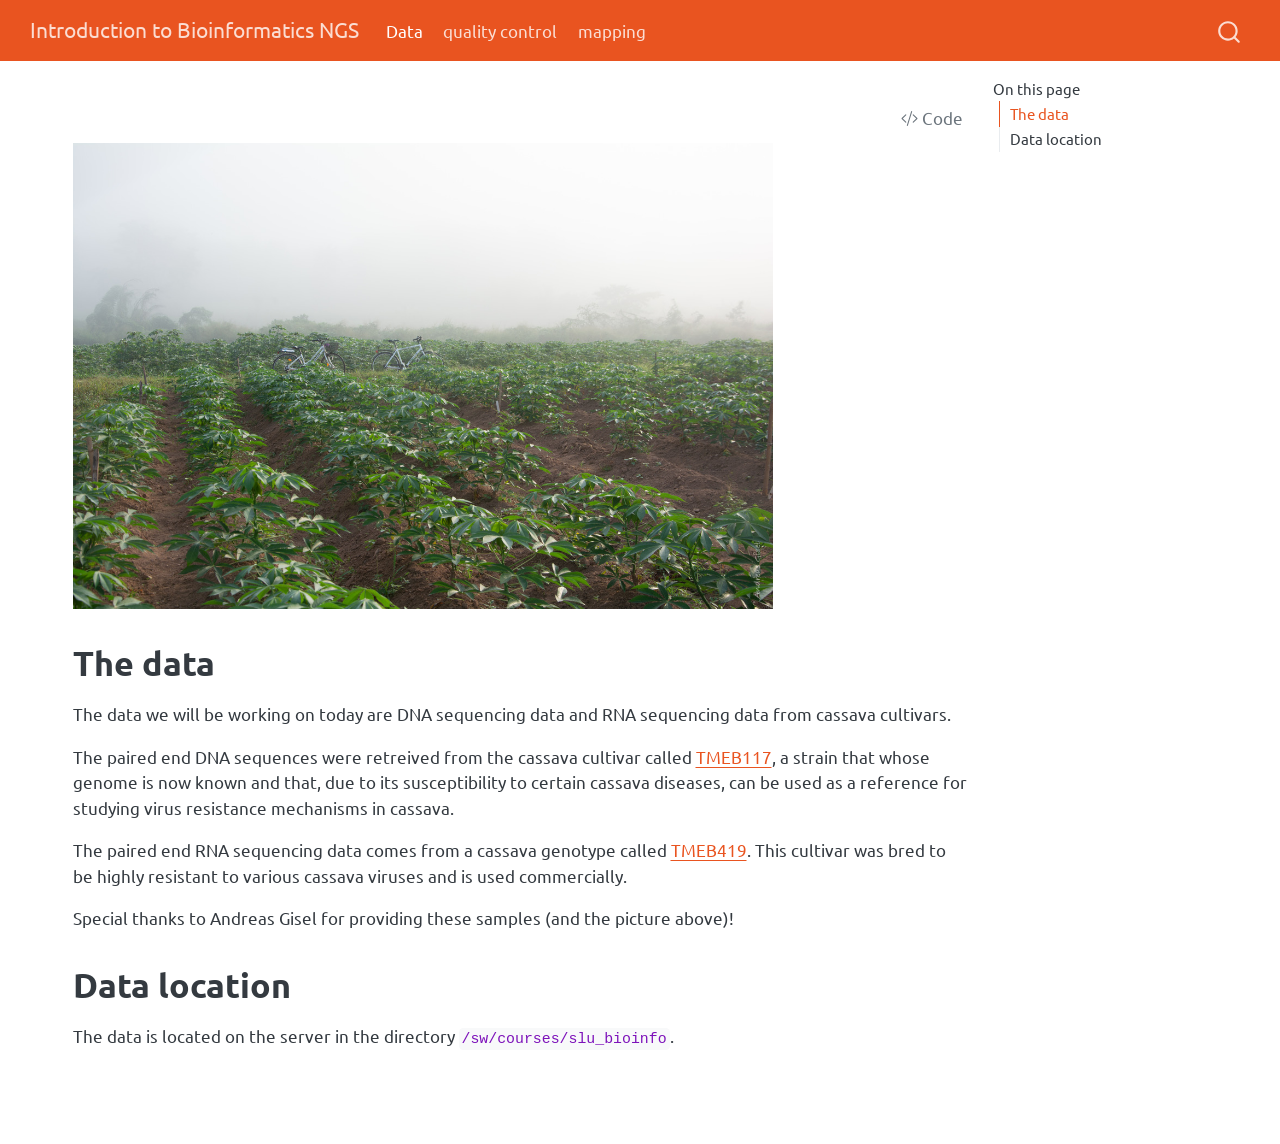
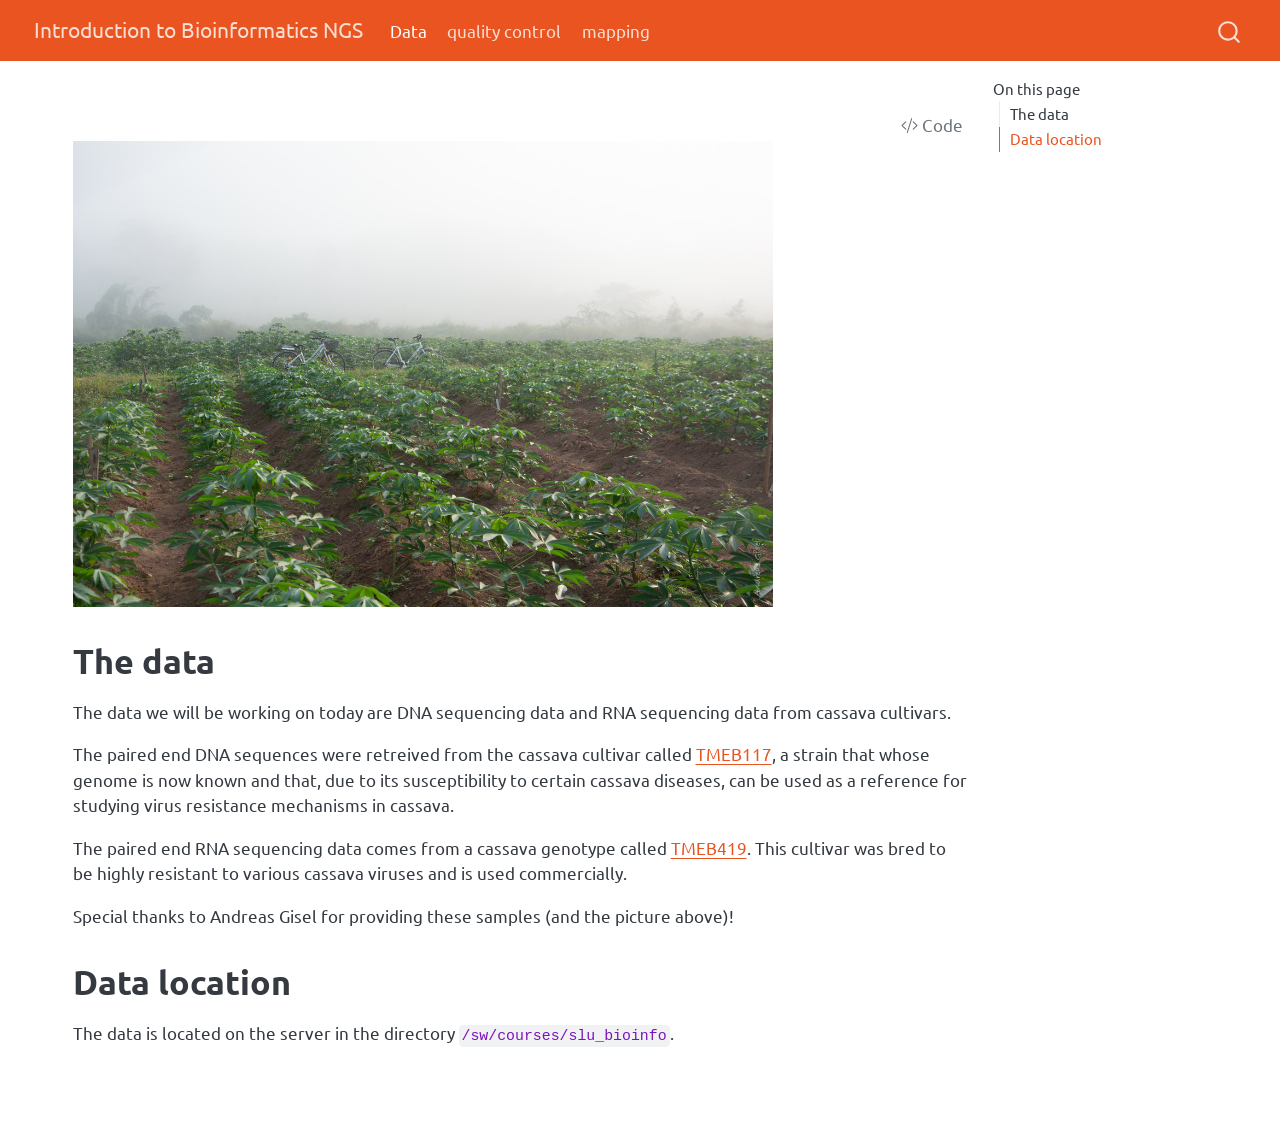
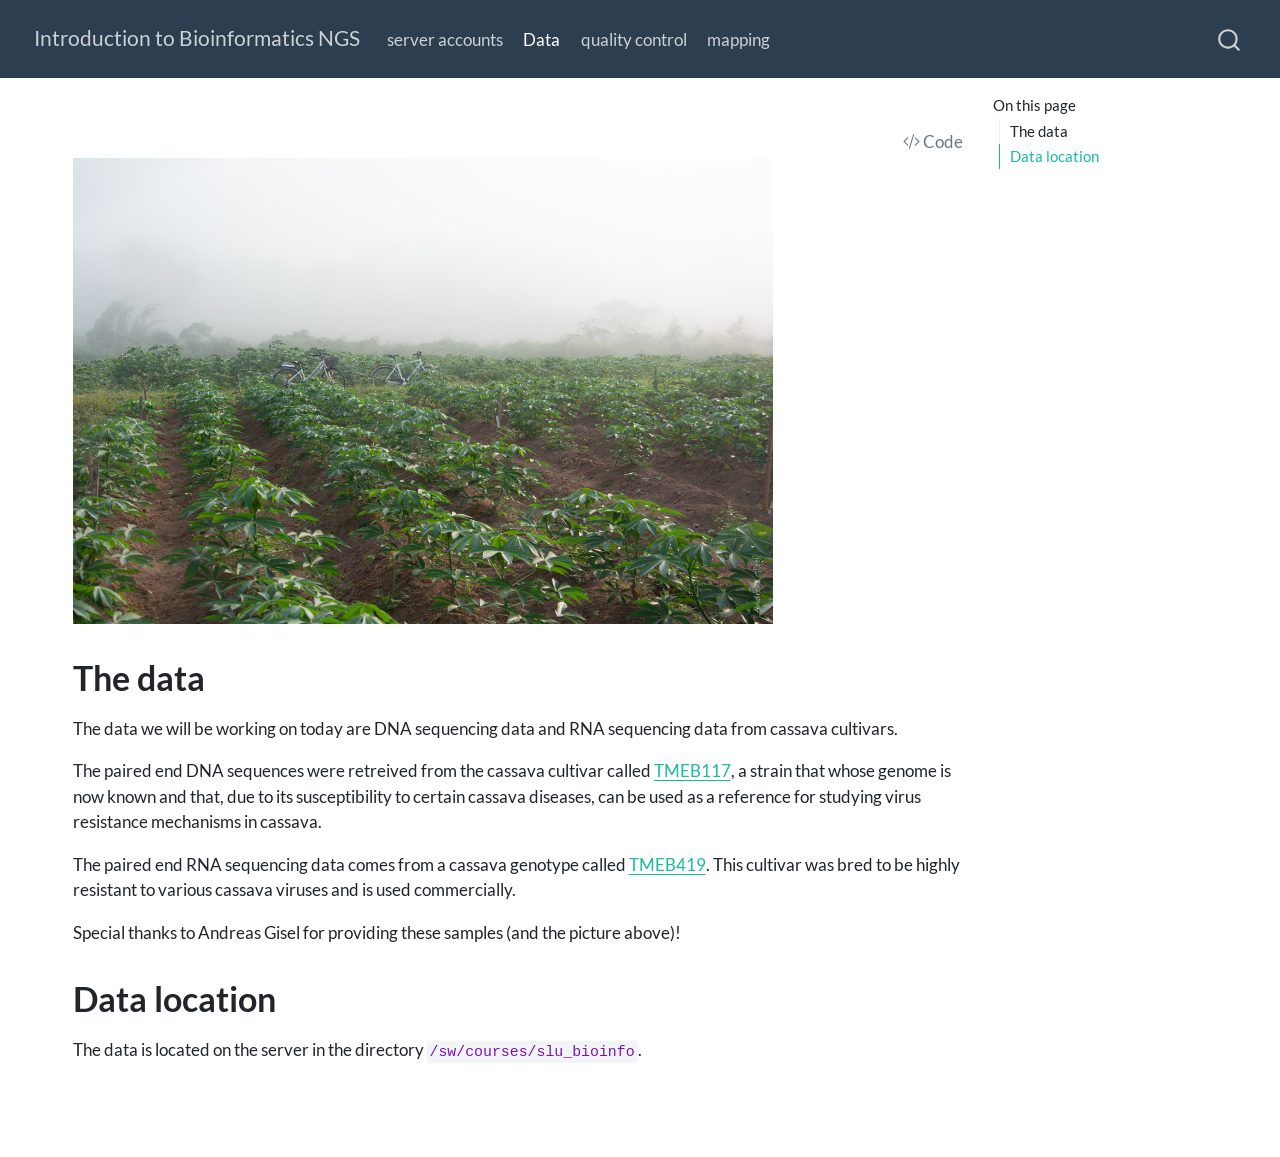
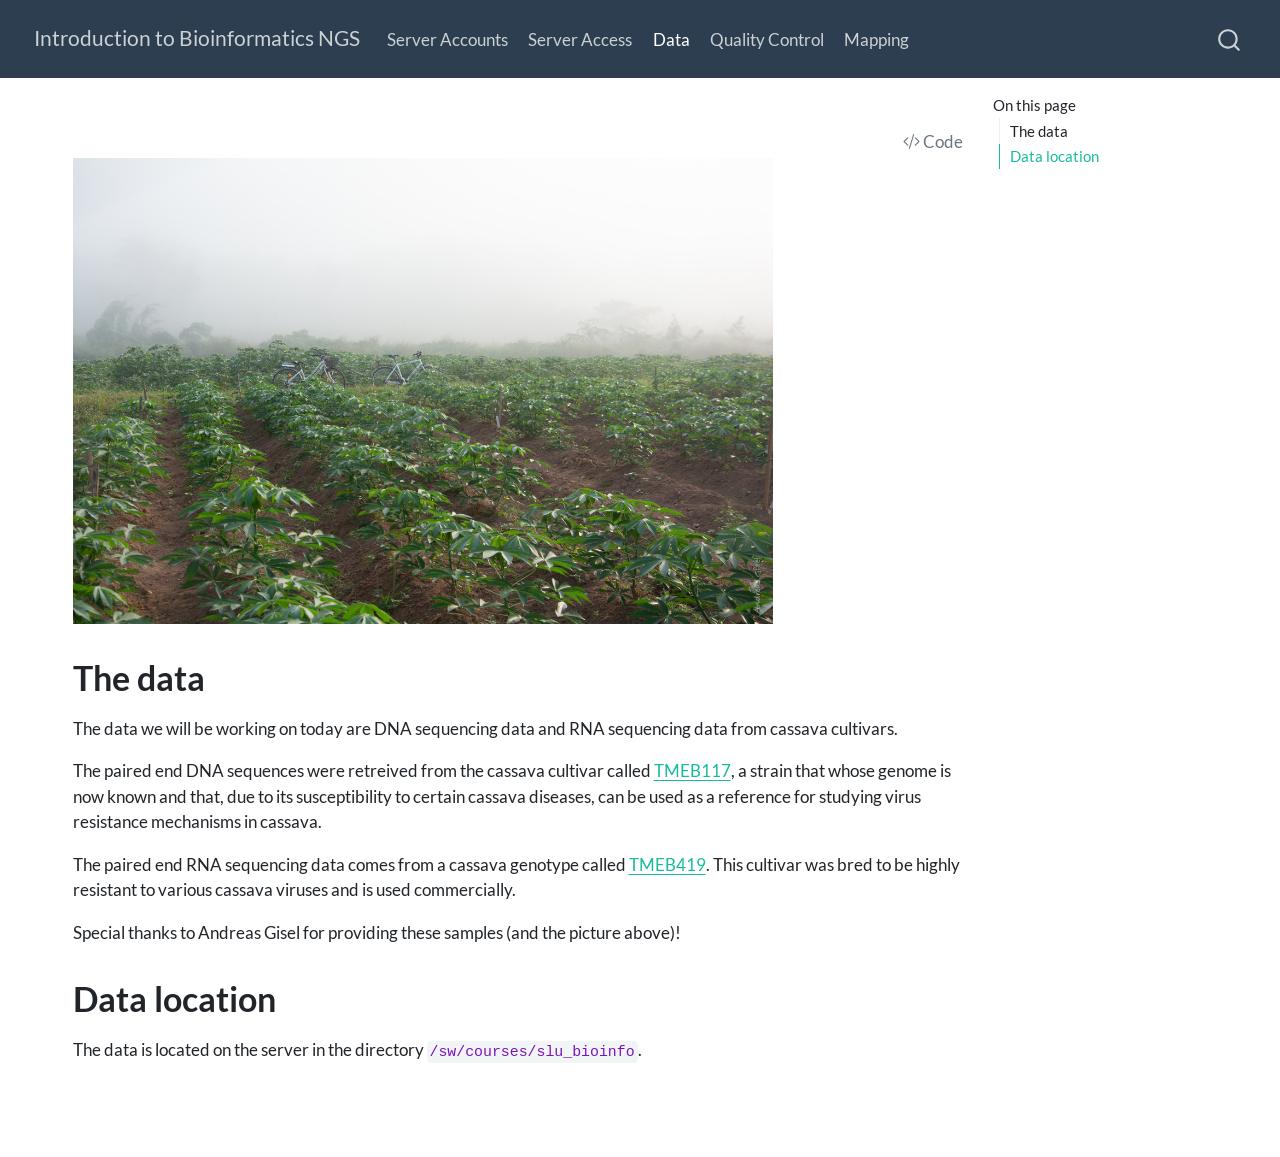
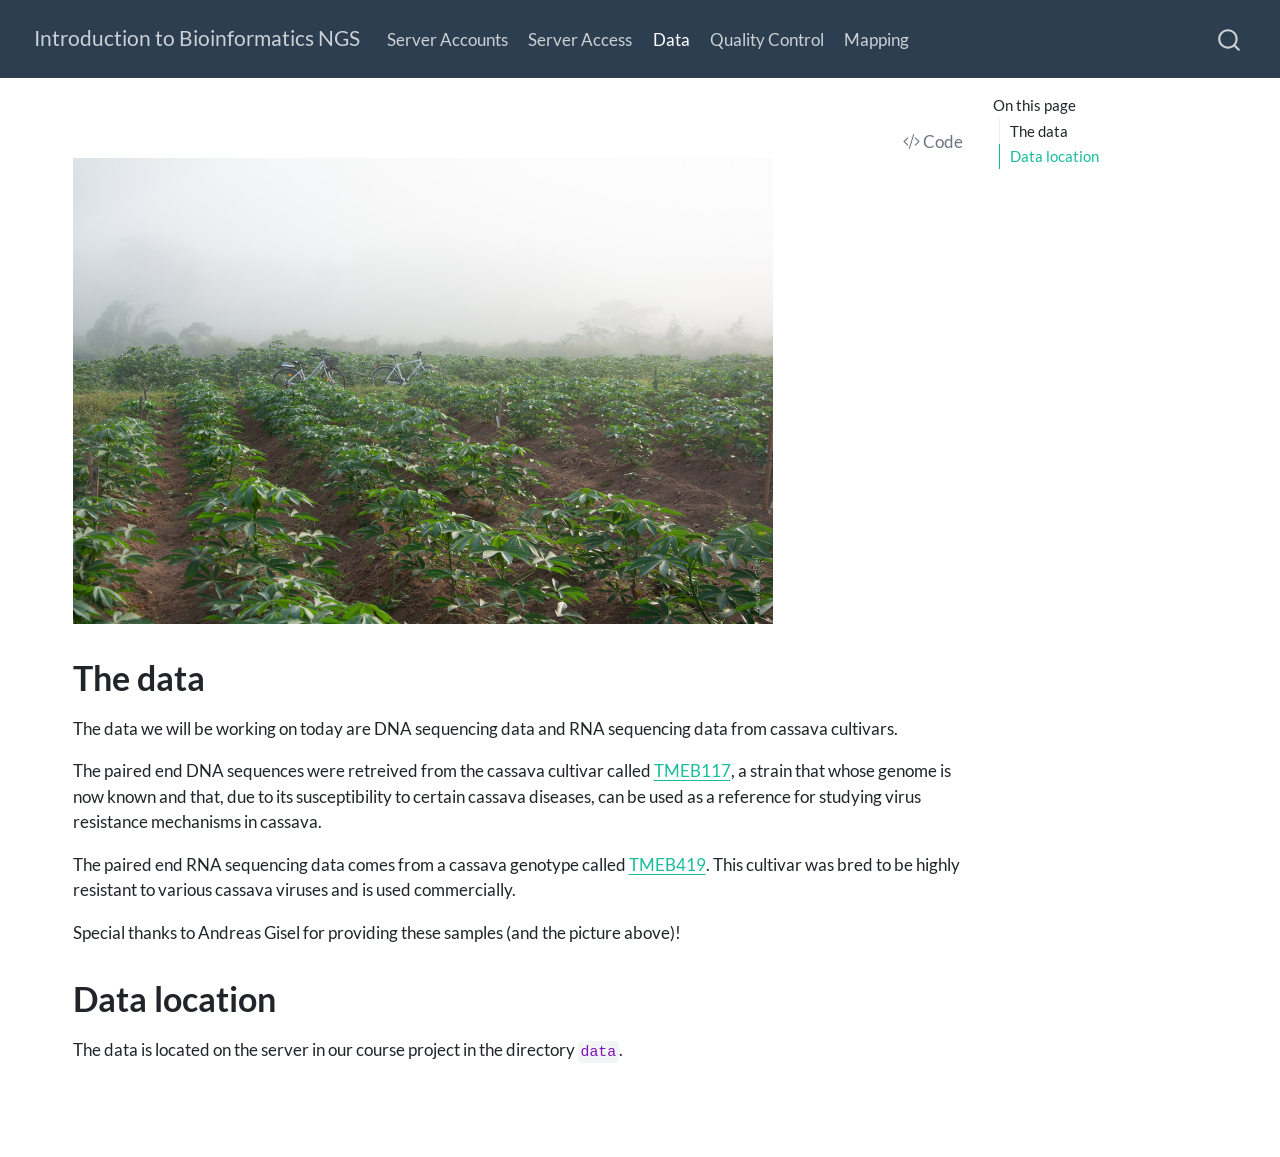
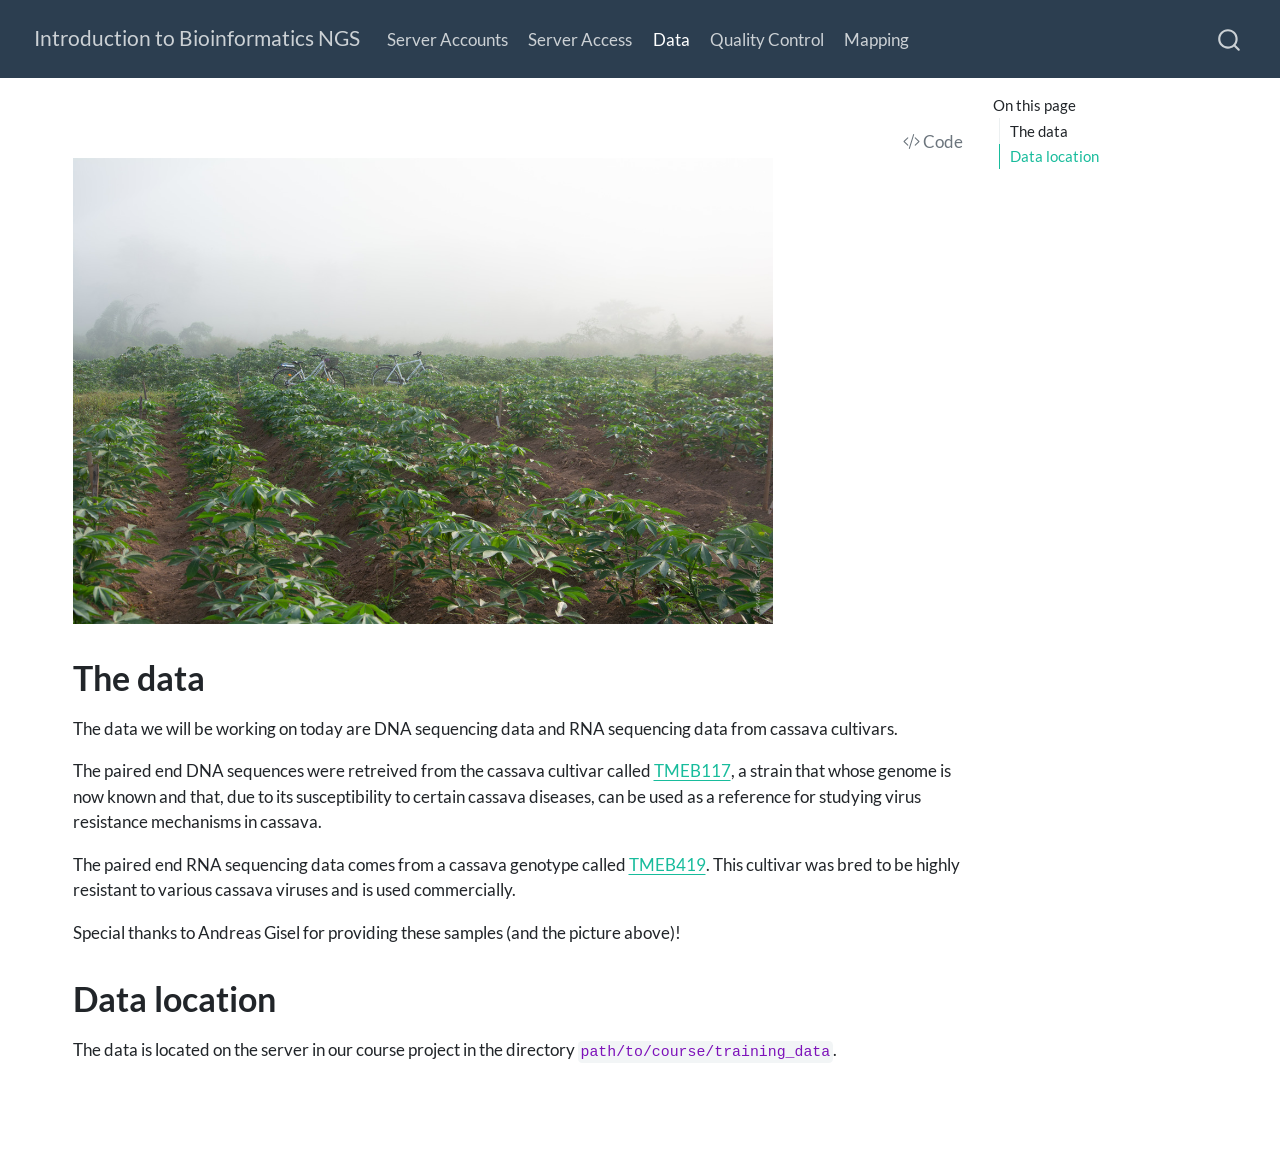
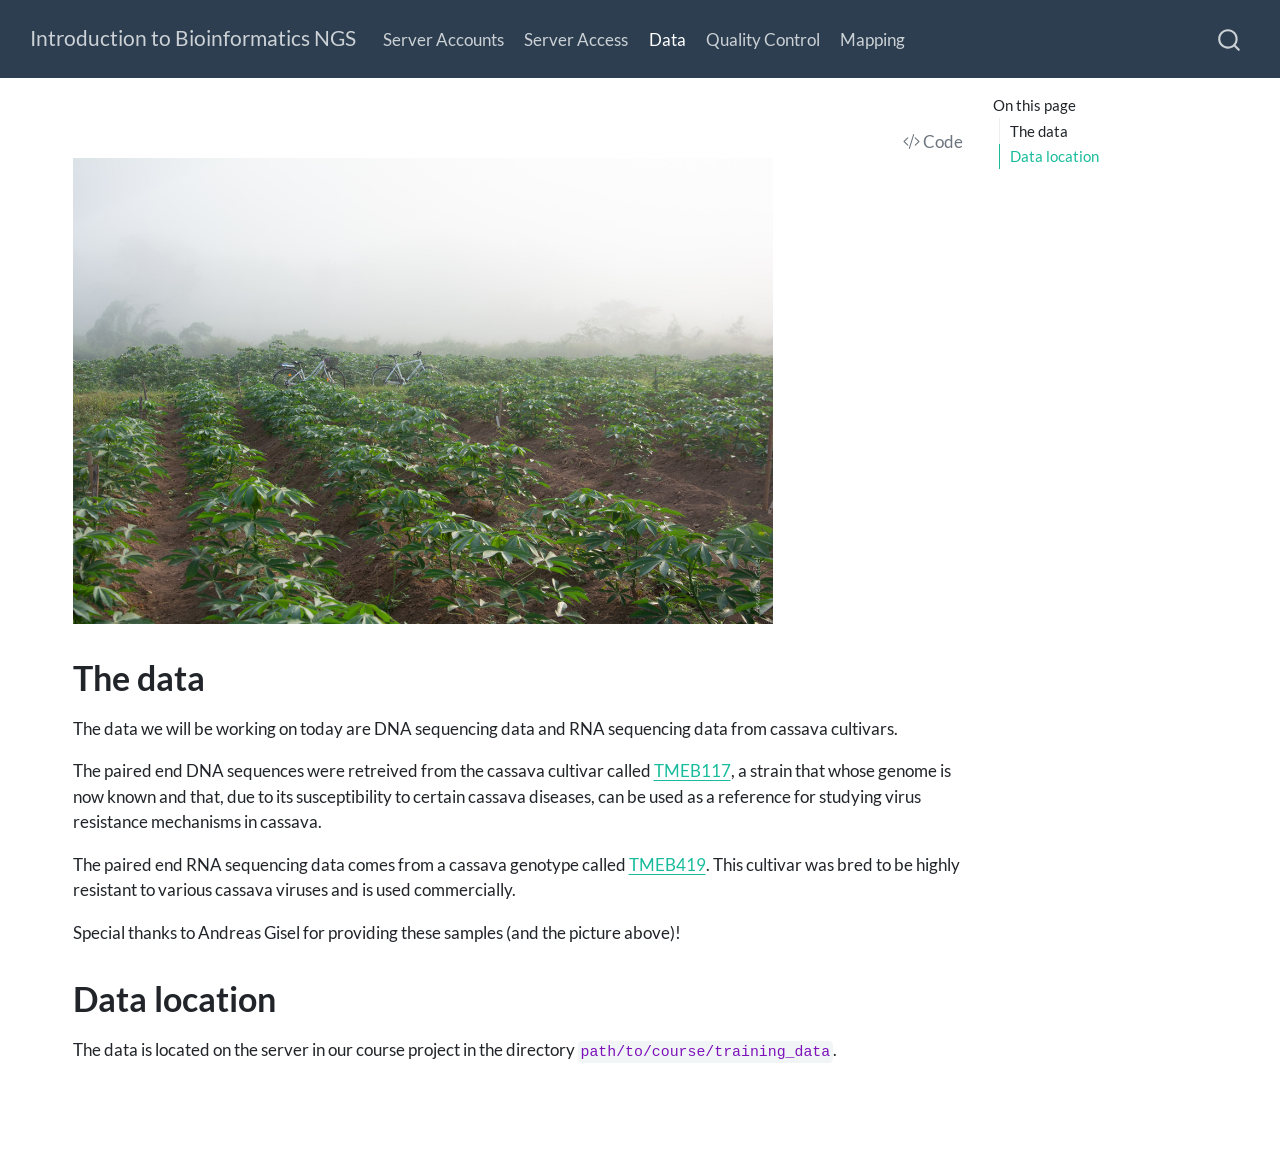
